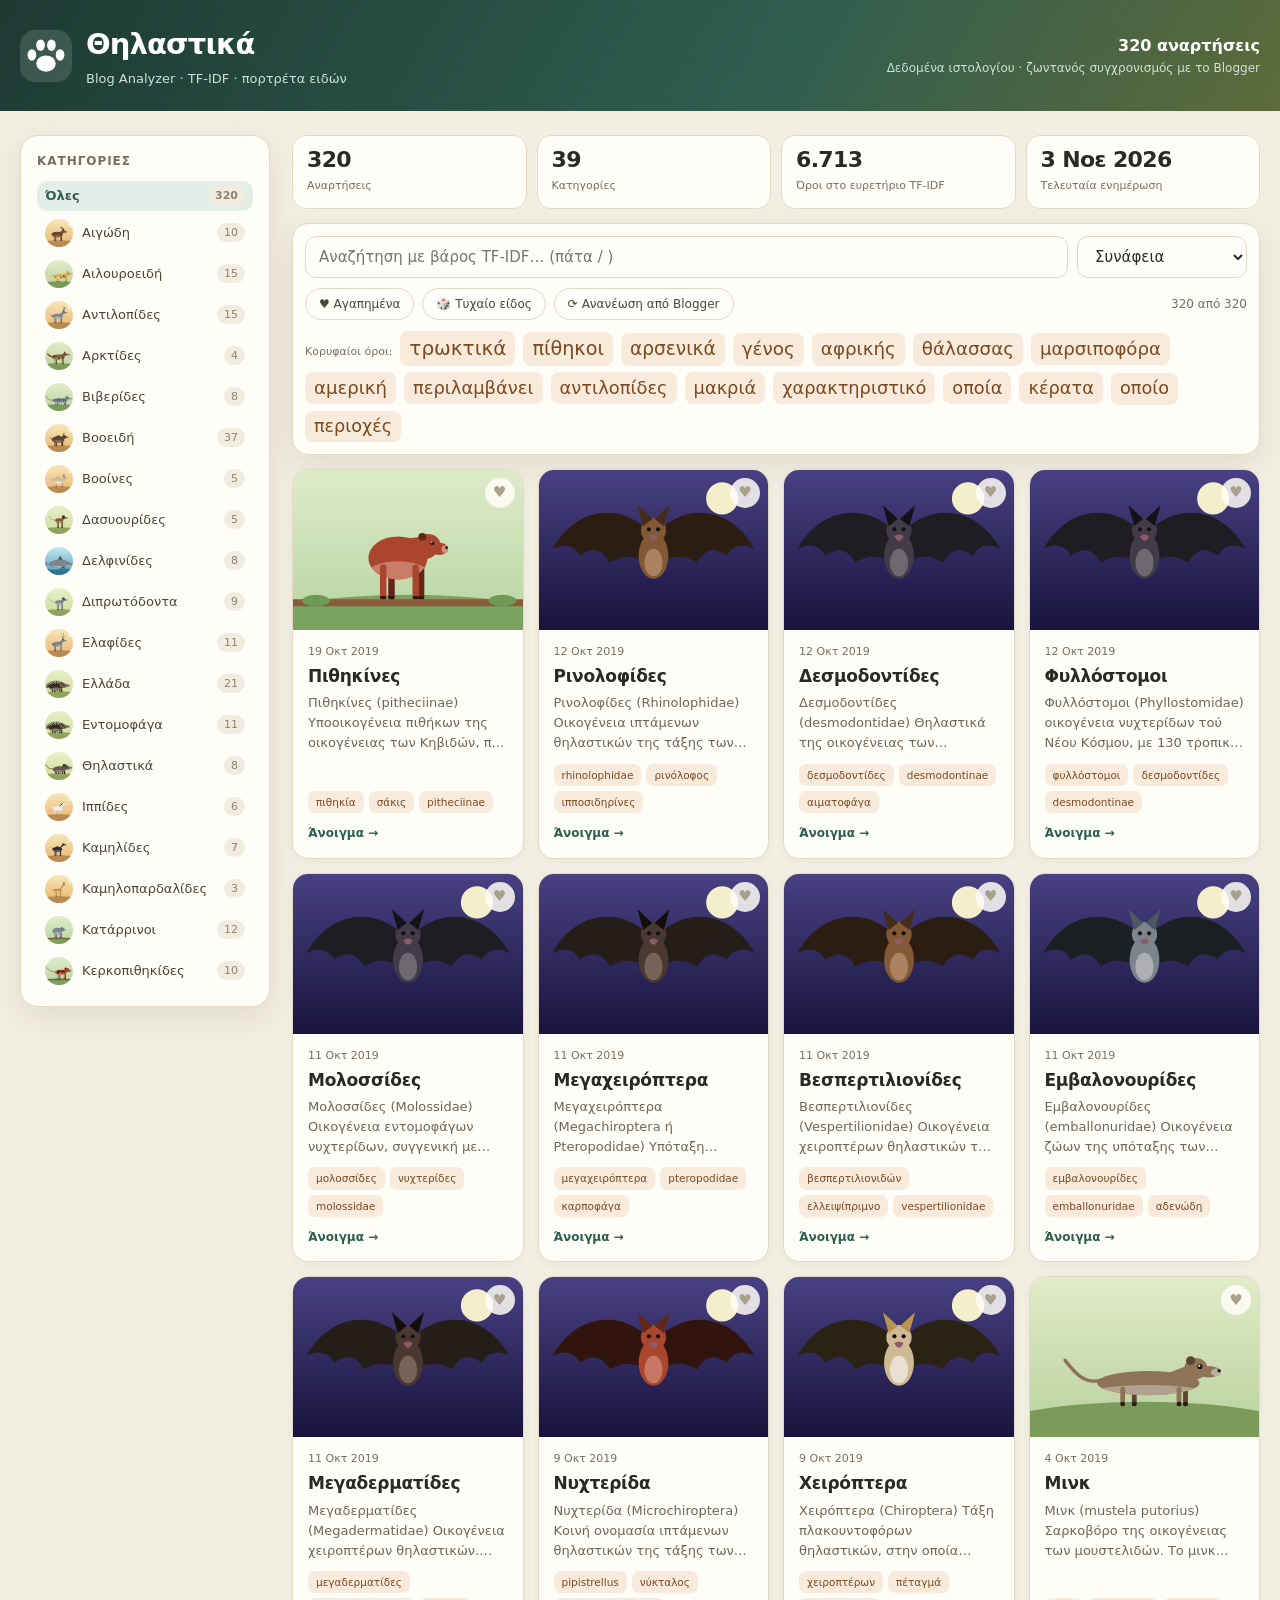
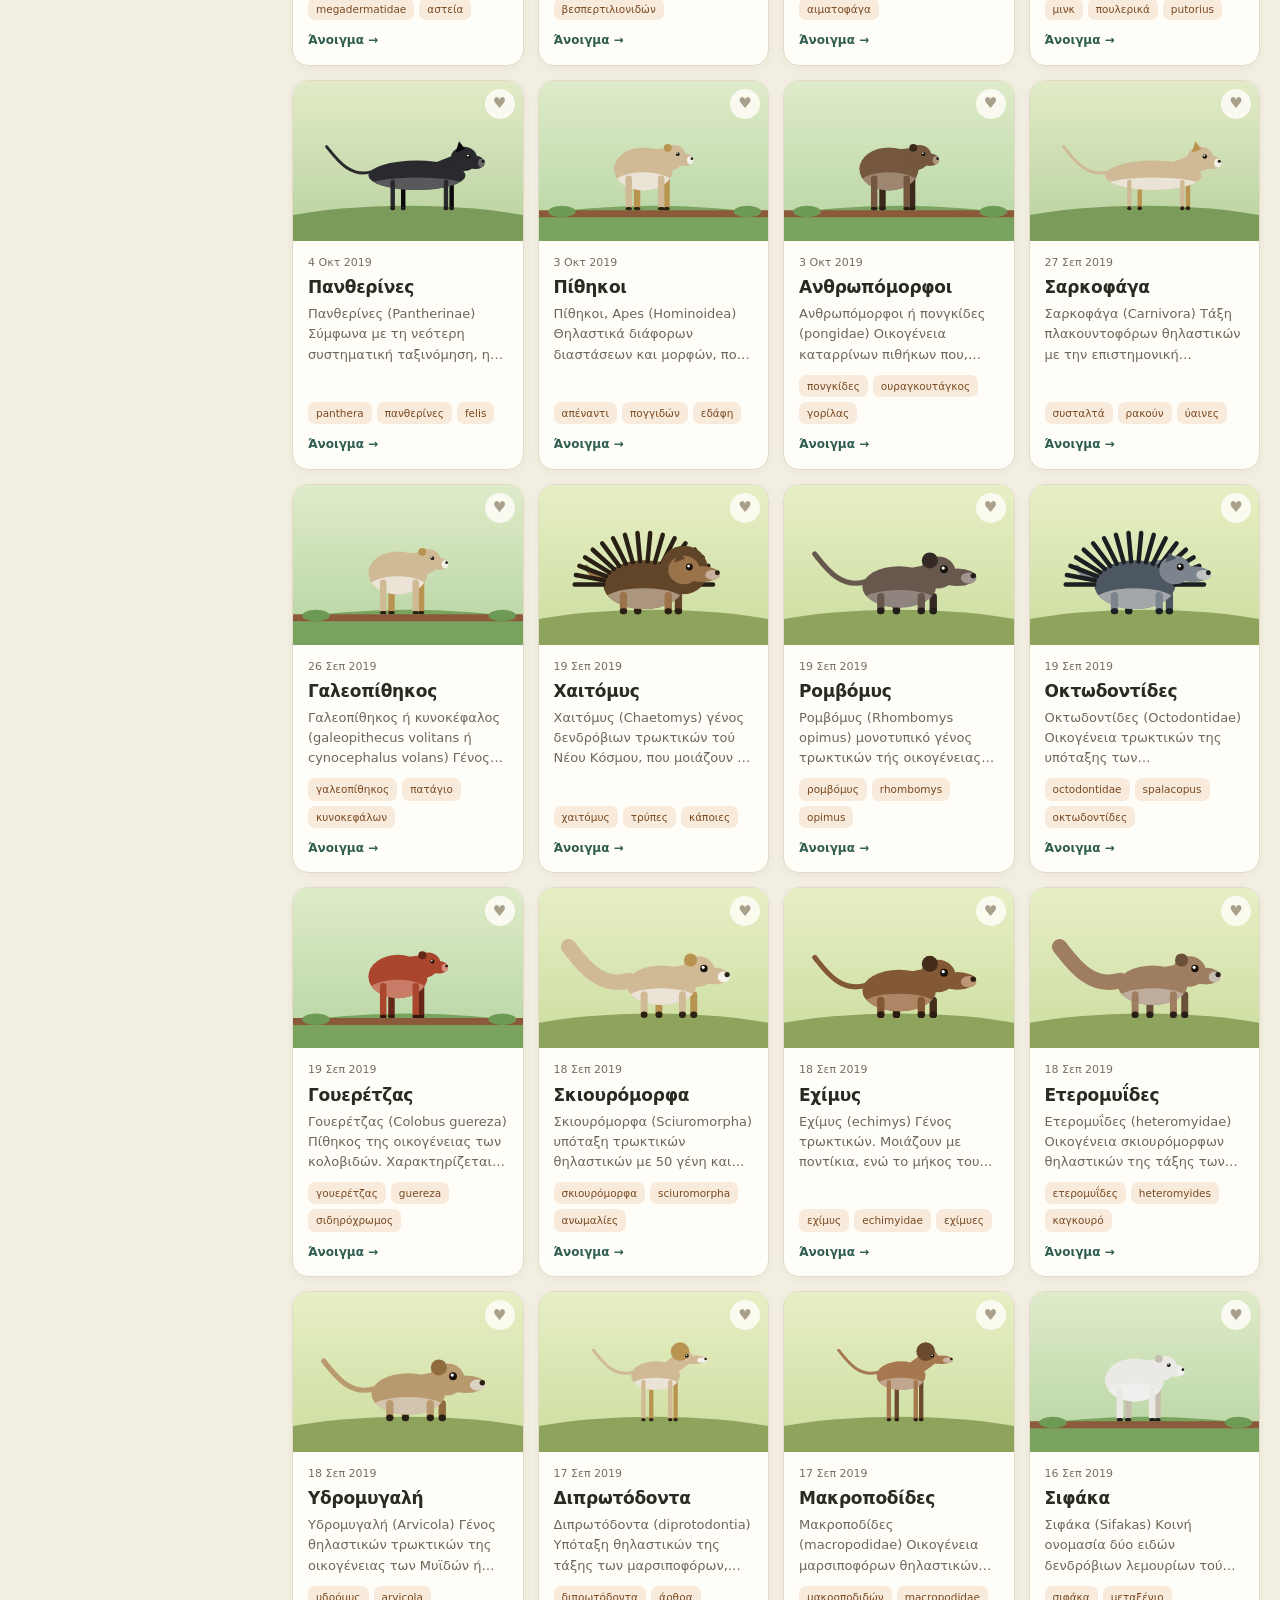
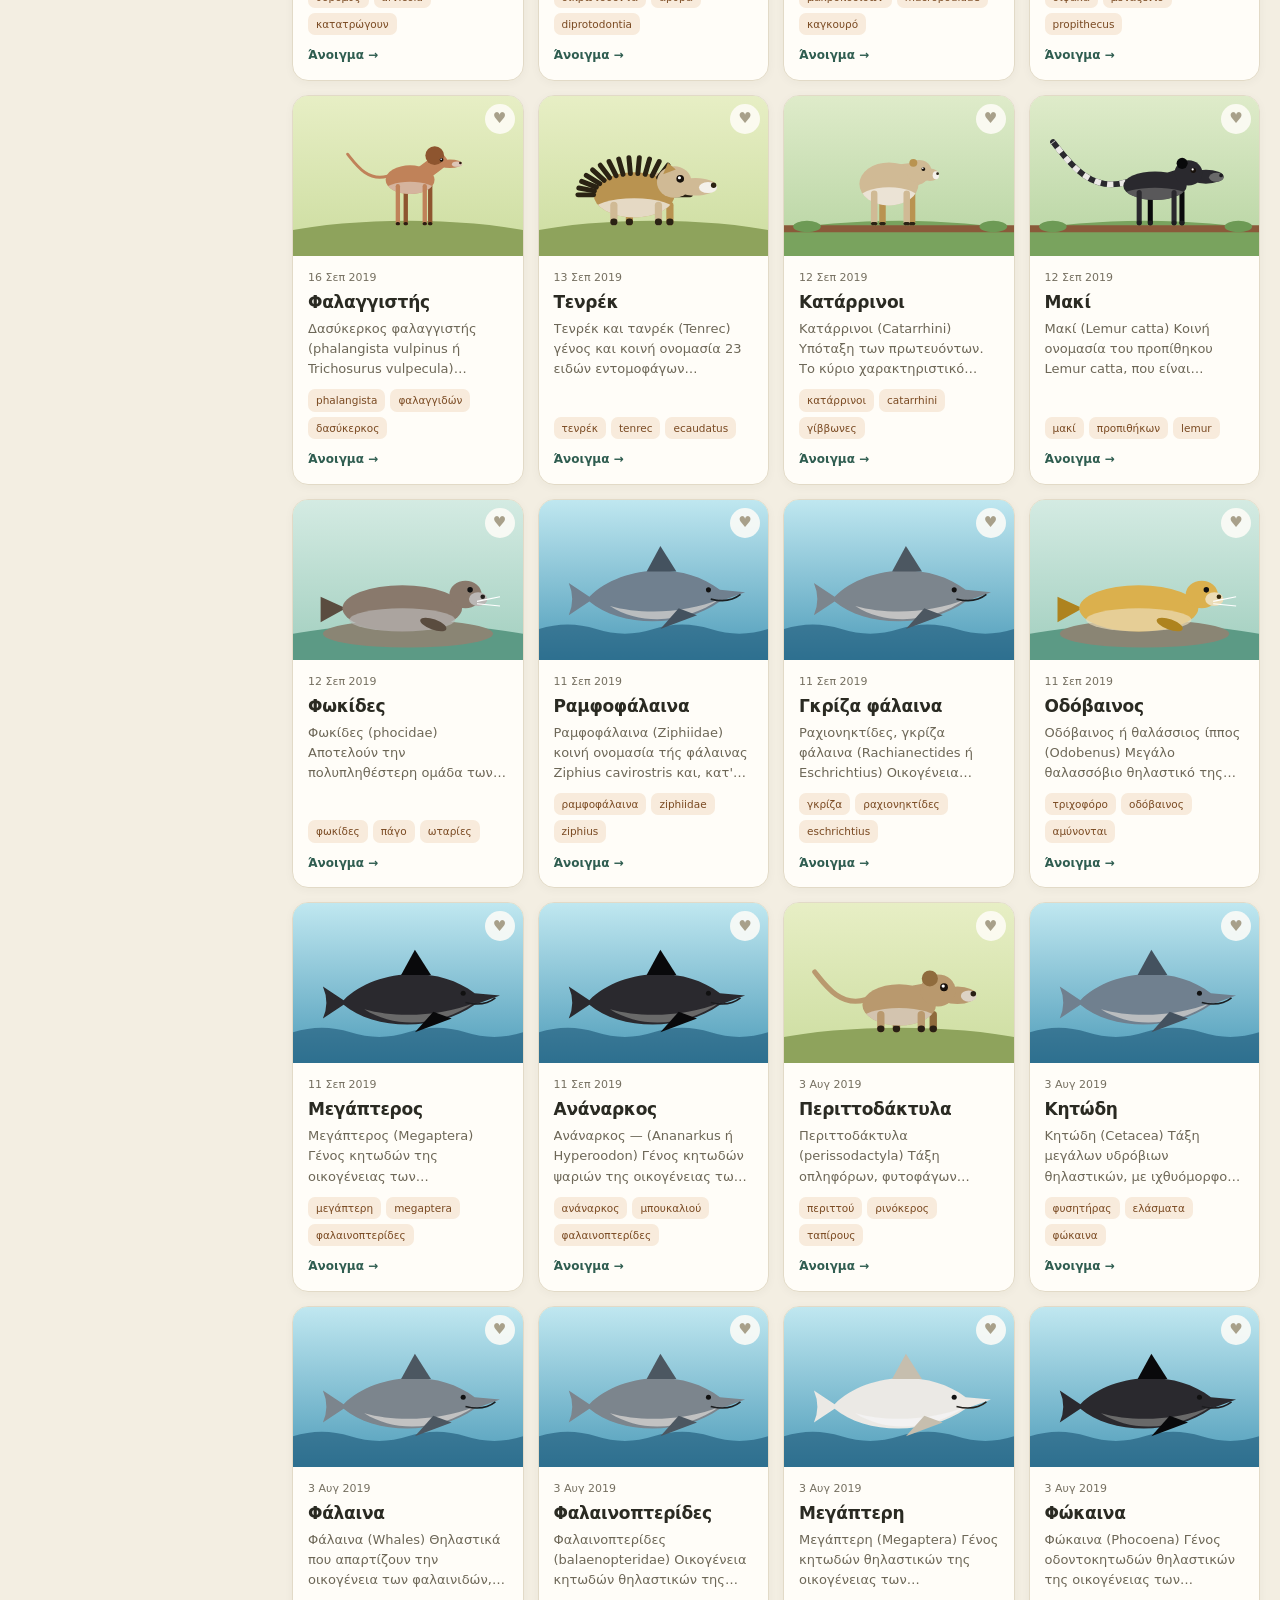
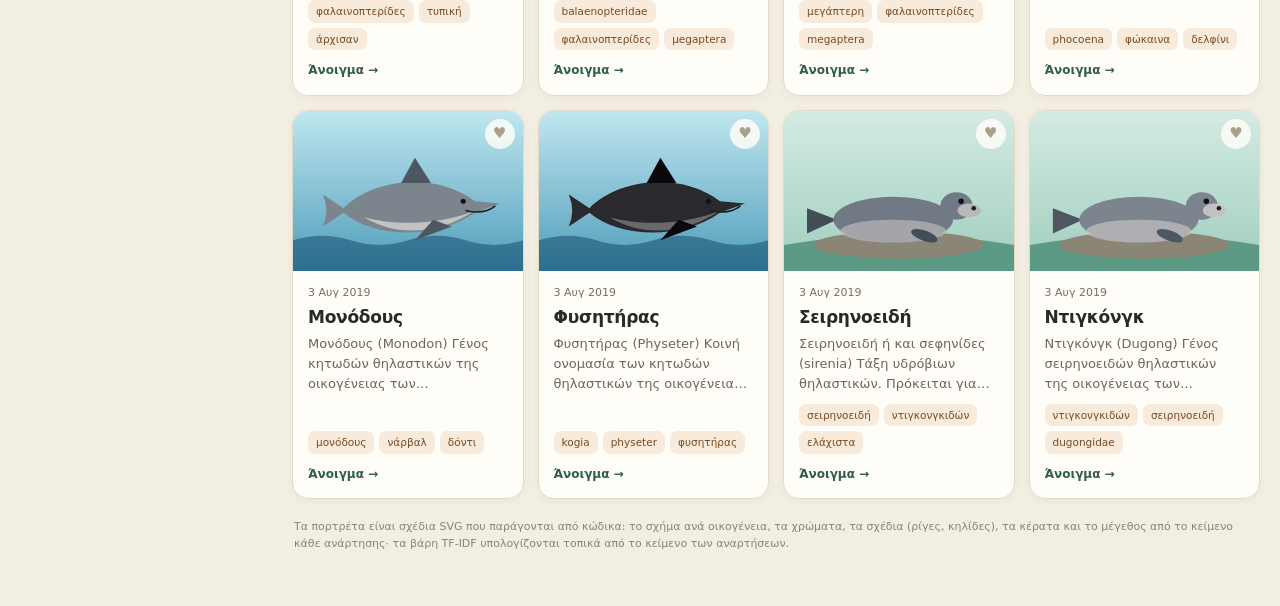
==== index.html @ 123c8fd4 "Add files via upload" ====
<!doctype html>
<html lang="el">
<head>
<meta charset="utf-8">
<meta name="viewport" content="width=device-width,initial-scale=1">
<meta name="description" content="Θηλαστικά · Blog Analyzer TF-IDF: διαδραστική βιβλιοθήκη ειδών με πορτρέτα SVG.">
<title>Θηλαστικά · Blog Analyzer TF-IDF</title>
<style>
:root{--ink:#2a2a22;--muted:#756f60;--paper:#f3eee2;--panel:#fffdf8;--line:#e2dac7;--accent:#2f5d50;--accent-soft:#e3eee9;--warm:#b8703d;--warm-soft:#f8ebdc;--shadow:0 10px 30px rgba(60,48,25,.09)}
*{box-sizing:border-box}html{scroll-behavior:smooth}body{margin:0;background:var(--paper);color:var(--ink);font:15px/1.55 system-ui,-apple-system,"Segoe UI",Roboto,Arial,sans-serif}
button,input,select{font:inherit}button{cursor:pointer}
.top{background:linear-gradient(120deg,#1d3a33,#2f5d50 60%,#5d6b3a);color:#fff;padding:22px max(20px,calc((100vw - 1400px)/2));display:flex;align-items:center;justify-content:space-between;gap:20px}
.embed .top{display:none}
.brand{display:flex;align-items:center;gap:14px}.brand svg{width:52px;height:52px;flex:none}.brand h1{margin:0;font-size:clamp(21px,3vw,29px);letter-spacing:-.03em}.brand p{margin:2px 0 0;color:#cfe0d8;font-size:13px}
.top-meta{font-size:12px;color:#cfe0d8;text-align:right}.top-meta b{display:block;color:#fff;font-size:16px}
.layout{max-width:1400px;margin:24px auto;padding:0 20px;display:grid;grid-template-columns:250px minmax(0,1fr);gap:22px;align-items:start}
.side{background:var(--panel);border:1px solid var(--line);border-radius:18px;padding:16px;box-shadow:var(--shadow);position:sticky;top:14px;max-height:calc(100vh - 28px);display:flex;flex-direction:column}
.side h2{font-size:12px;letter-spacing:.08em;margin:0 0 10px;color:var(--muted)}
.cats{overflow:auto;display:flex;flex-direction:column;gap:3px}
.cat{display:flex;align-items:center;gap:9px;width:100%;border:0;background:transparent;border-radius:10px;padding:5px 8px;color:#4a4636;font-size:13px;text-align:left}.cat:hover{background:#f4efe3}.cat.on{background:var(--accent-soft);color:var(--accent);font-weight:700}.cat img{width:28px;height:28px;border-radius:50%;object-fit:cover;flex:none}.cat span{flex:1}.cat i{font-style:normal;font-size:11px;color:#8a8470;background:#f1ecdf;border-radius:99px;padding:1px 7px}
.stats{display:grid;grid-template-columns:repeat(4,1fr);gap:10px;margin-bottom:14px}.stat{background:var(--panel);border:1px solid var(--line);border-radius:14px;padding:11px 14px}.stat b{font-size:22px;letter-spacing:-.03em;display:block;line-height:1.2}.stat span{font-size:11px;color:var(--muted)}
.tools{background:var(--panel);border:1px solid var(--line);border-radius:16px;padding:12px;box-shadow:var(--shadow);margin-bottom:14px}
.row{display:grid;grid-template-columns:minmax(0,1fr) 170px;gap:9px}.search,.sort{height:42px;border:1px solid var(--line);border-radius:11px;background:#fffefa;padding:0 13px;color:var(--ink);outline:none;width:100%}.search:focus,.sort:focus{border-color:#7da093;box-shadow:0 0 0 3px rgba(47,93,80,.12)}
.acts{display:flex;gap:8px;flex-wrap:wrap;align-items:center;margin-top:10px}.btn{border:1px solid var(--line);background:#fffefa;border-radius:99px;padding:6px 13px;font-size:12px;color:#4a4636}.btn:hover{background:var(--accent-soft)}.btn.on{background:var(--accent);color:#fff;border-color:var(--accent)}.btn[disabled]{opacity:.5}.count{margin-left:auto;font-size:12px;color:var(--muted)}
.cloud{display:flex;flex-wrap:wrap;gap:6px 8px;margin-top:11px;align-items:baseline}.cloud button{border:0;background:var(--warm-soft);color:#7a4a22;border-radius:8px;padding:2px 9px}.cloud button:hover{background:#f1d9bd}.cloud small{color:var(--muted);font-size:11px}
.cards{display:grid;grid-template-columns:repeat(auto-fill,minmax(230px,1fr));gap:14px}
.card{background:var(--panel);border:1px solid var(--line);border-radius:16px;overflow:hidden;display:flex;flex-direction:column;box-shadow:0 2px 10px rgba(60,48,25,.04);transition:transform .16s,box-shadow .16s;animation:in .4s both}.card:hover{transform:translateY(-3px);box-shadow:var(--shadow)}
@keyframes in{from{opacity:0;transform:translateY(8px)}}
.pt{position:relative;width:100%;height:160px;background:#dfe8cf;overflow:hidden}
.pt::before{content:"";position:absolute;inset:0;background:linear-gradient(100deg,transparent 30%,rgba(255,255,255,.55) 50%,transparent 70%);background-size:220% 100%;animation:sh 1.2s infinite}.pt.ok::before{display:none}
@keyframes sh{from{background-position:120% 0}to{background-position:-120% 0}}
.pt img{width:100%;height:100%;object-fit:cover;display:block;opacity:0;transform:scale(.94);transition:opacity .5s,transform .5s}.pt.ok img{opacity:1;transform:none}
.fav{position:absolute;top:8px;right:8px;z-index:2;border:0;background:rgba(255,253,248,.85);border-radius:50%;width:30px;height:30px;font-size:15px;color:#a8a08a}.fav.on{color:#c2412f}.new{position:absolute;top:8px;left:8px;z-index:2;background:var(--warm);color:#fff;font-size:10px;border-radius:99px;padding:2px 8px}
.body{padding:13px 15px 15px;display:flex;flex-direction:column;flex:1}.meta{font-size:11px;color:var(--muted);margin-bottom:5px}.card h3{margin:0 0 6px;font-size:17px;line-height:1.3;letter-spacing:-.015em}.sn{color:#6d6757;font-size:13px;margin:0 0 10px;display:-webkit-box;-webkit-line-clamp:3;-webkit-box-orient:vertical;overflow:hidden}
.kw{display:flex;gap:5px;flex-wrap:wrap;margin-top:auto}.kw button,.tag{border:0;font-size:10.5px;border-radius:7px;padding:3px 8px;background:var(--warm-soft);color:#7a4a22}.tag{background:var(--accent-soft);color:var(--accent)}
.open{align-self:flex-start;margin-top:11px;border:0;background:transparent;padding:0;color:var(--accent);font-weight:700;font-size:12px}.open:hover{text-decoration:underline}
.empty{grid-column:1/-1;background:var(--panel);border:1px dashed #cdc3aa;border-radius:16px;padding:44px 20px;text-align:center;color:var(--muted)}
#sent{height:1px}.note{margin:18px 2px 30px;color:#8a8470;font-size:11px}
.bk{position:fixed;inset:0;background:rgba(20,28,22,.62);z-index:20;display:none;align-items:center;justify-content:center;padding:20px}.bk.show{display:flex}
.modal{width:min(900px,100%);max-height:92vh;background:var(--panel);border-radius:18px;overflow:hidden;display:flex;flex-direction:column;box-shadow:0 24px 80px rgba(0,0,0,.3)}
.mh{padding:18px 22px;border-bottom:1px solid var(--line);display:flex;gap:16px;align-items:flex-start}.mh img{width:120px;height:96px;object-fit:cover;border-radius:14px;flex:none}.mh h2{margin:0;font-size:23px;line-height:1.25}.mh .sub{font-size:12px;color:var(--muted);margin:5px 0 8px}.x{margin-left:auto;border:0;border-radius:10px;background:#f1ecdf;width:36px;height:36px;font-size:22px;flex:none}
.mc{padding:22px;overflow:auto}.art{font-size:15px;line-height:1.8;overflow-wrap:anywhere}.art img{max-width:100%;height:auto;border-radius:9px}.art a{color:var(--accent)}
.sim{display:grid;grid-template-columns:repeat(auto-fill,minmax(130px,1fr));gap:9px;margin-top:10px}.sim button{border:1px solid var(--line);background:#fff;border-radius:12px;padding:8px;text-align:center;font-size:12px}.sim button:hover{background:var(--accent-soft)}.sim img{width:100%;height:64px;object-fit:cover;border-radius:10px;display:block;margin:0 auto 4px}.sim small{display:block;color:var(--muted)}
.toast{position:fixed;left:50%;bottom:22px;transform:translateX(-50%);background:#1d3a33;color:#fff;border-radius:99px;padding:9px 18px;font-size:13px;z-index:40;opacity:0;pointer-events:none;transition:.3s}.toast.on{opacity:1}
@media(max-width:900px){.layout{grid-template-columns:1fr}.side{position:static;max-height:none}.cats{flex-direction:row;overflow-x:auto;padding-bottom:4px}.cat{width:auto;white-space:nowrap}.stats{grid-template-columns:repeat(2,1fr)}.top-meta{display:none}}
@media(max-width:600px){.layout{padding:0 12px}.row{grid-template-columns:1fr}.cards{grid-template-columns:1fr 1fr;gap:10px}.mh{flex-wrap:wrap}}
</style>
</head>
<body>
<header class="top"><div class="brand"><svg viewBox="0 0 48 48" aria-hidden="true"><rect width="48" height="48" rx="14" fill="#ffffff22"/><g fill="#fff"><ellipse cx="24" cy="31" rx="9" ry="7.5"/><ellipse cx="11" cy="23" rx="4" ry="5.3"/><ellipse cx="19" cy="14" rx="4" ry="5.3"/><ellipse cx="29" cy="14" rx="4" ry="5.3"/><ellipse cx="37" cy="23" rx="4" ry="5.3"/></g></svg><div><h1>Θηλαστικά</h1><p>Blog Analyzer · TF-IDF · πορτρέτα ειδών</p></div></div><div class="top-meta"><b id="tTot"></b>Δεδομένα ιστολογίου · ζωντανός συγχρονισμός με το Blogger</div></header>
<div class="layout">
<aside class="side"><h2>ΚΑΤΗΓΟΡΙΕΣ</h2><div class="cats" id="cats"></div></aside>
<main>
<section class="stats"><div class="stat"><b id="s1"></b><span>Αναρτήσεις</span></div><div class="stat"><b id="s2"></b><span>Κατηγορίες</span></div><div class="stat"><b id="s3"></b><span>Όροι στο ευρετήριο TF-IDF</span></div><div class="stat"><b id="s4"></b><span>Τελευταία ενημέρωση</span></div></section>
<section class="tools">
<div class="row"><input class="search" id="q" type="search" placeholder="Αναζήτηση με βάρος TF-IDF… (πάτα / )" autocomplete="off"><select class="sort" id="sort"><option value="rel">Συνάφεια</option><option value="new">Νεότερες πρώτα</option><option value="old">Παλαιότερες πρώτα</option><option value="az">Τίτλος Α–Ω</option><option value="za">Τίτλος Ω–Α</option></select></div>
<div class="acts"><button class="btn" id="bFav">♥ Αγαπημένα</button><button class="btn" id="bRnd">🎲 Τυχαίο είδος</button><button class="btn" id="bSync">⟳ Ανανέωση από Blogger</button><span class="count" id="cnt" aria-live="polite"></span></div>
<div class="cloud" id="cloud"></div>
</section>
<section class="cards" id="cards"></section><div id="sent"></div>
<p class="note">Τα πορτρέτα είναι σχέδια SVG που παράγονται από κώδικα: το σχήμα ανά οικογένεια, τα χρώματα, τα σχέδια (ρίγες, κηλίδες), τα κέρατα και το μέγεθος από το κείμενο κάθε ανάρτησης· τα βάρη TF-IDF υπολογίζονται τοπικά από το κείμενο των αναρτήσεων.</p>
</main></div>
<div class="bk" id="bk" role="dialog" aria-modal="true"><article class="modal"><header class="mh"><img id="mImg" alt="" width="200" height="150"><div><h2 id="mT"></h2><div class="sub" id="mS"></div><div id="mK"></div></div><button class="x" id="mX" aria-label="Κλείσιμο">×</button></header><div class="mc"><div class="acts" style="margin:0 0 14px"><a class="btn" id="mL" target="_blank" rel="noopener">Άνοιγμα στο ιστολόγιο ↗</a><button class="btn" id="mC">Αντιγραφή συνδέσμου</button><button class="btn" id="mF">♥ Αγαπημένο</button></div><div class="art" id="mA"></div><h3 style="margin:22px 0 0">Παρόμοια είδη (συνημίτονο TF-IDF)</h3><div class="sim" id="mSim"></div></div></article></div>
<div class="toast" id="toast"></div>
<script type="application/json" id="dataset">{"blogTitle":"Θηλαστικά","posts":[{"id":"tag:blogger.com,1999:blog-1095596567481370226.post-24205690372949277","title":"Κόβυς","originalTitle":"Κόβυς","status":"LIVE","published":"2019-03-25T11:23:00Z","updated":"2019-06-08T17:20:10.642Z","categories":["Αντιλοπίδες"],"content":"Κόμπι ή Κόβυς (Kobus) <a href=\"https://blogger.googleusercontent.com/img/b/R29vZ2xl/AVvXsEigF2cvmRJFnoWse8xXPQUs2Dwx_UT_97C8xHqvGDf23wT-s62oAVMzoZMP9N7_ThXITt098b-58y625hQbDRcJtzyUokaH2TkiLc8GHwZWVruPqrvG_t6Iwc4Zy3jK-v6mwPoYh4FXc98/s800/Kobus-ellipsiprymnus.jpg\"><img src=\"https://blogger.googleusercontent.com/img/b/R29vZ2xl/AVvXsEigF2cvmRJFnoWse8xXPQUs2Dwx_UT_97C8xHqvGDf23wT-s62oAVMzoZMP9N7_ThXITt098b-58y625hQbDRcJtzyUokaH2TkiLc8GHwZWVruPqrvG_t6Iwc4Zy3jK-v6mwPoYh4FXc98/s200-c/Kobus-ellipsiprymnus.jpg\"><\/a><br>\nΓένος θηλαστικών μηρυκαστικών της οικογένειας των βοοειδών, της υποοικογένειας των ιπποτραγινών. Πρόκειται για μεγάλες αντιλόπες,  ιθαγενείς της ανατολικής και της νότιας Αφρικής. <br>\nΖουν κυρίως σε χορτολιβαδικές εκτάσεις και, γενικά, σε τοποθεσίες που βρίσκονται κοντά στο νερό. <br>\nΤο σώμα τους, μαζί με το κεφάλι, ποικίλλει σε μήκος από 180 έως 235 εκ.· τα κέρατα συναντώνται μόνο στα αρσενικά, είναι δυνατά και γυρισμένα προς τα πίσω, και το μήκος τους είναι ανάλογο με την ηλικία τους. <br>\nΤο χρώμα του σώματός τους μπορεί να είναι γκρίζο έως κόκκινο-καφέ, ενώ συνήθως σκουραίνει με την ηλικία. <br>\nΤα κόμπι ζουν σε μικρές ομάδες, στις οποίες ωστόσο δεν υπάρχει κοινωνική ιεραρχία. <br>\nΤα πιο συνηθισμένα είδη είναι το κόμπι το ντεφάσα (Kobus defassa), που φτάνει σε ύψος 1,25 μ. και το κόμπι το ελλειψίπριμνο (Kobus ellipsiprymnus), λίγο μεγαλύτερο από το προηγούμενο, το οποίο ξεχωρίζει για το γκριζοκίτρινο χρώμα του με τα ωραία σχέδια σε ελλειψοειδές σχήμα.","searchText":"Κόμπι ή Κόβυς (Kobus) Γένος θηλαστικών μηρυκαστικών της οικογένειας των βοοειδών, της υποοικογένειας των ιπποτραγινών. Πρόκειται για μεγάλες αντιλόπες, ιθαγενείς της ανατολικής και της νότιας Αφρικής. Ζουν κυρίως σε χορτολιβαδικές εκτάσεις και, γενικά, σε τοποθεσίες που βρίσκονται κοντά στο νερό. Το σώμα τους, μαζί με το κεφάλι, ποικίλλει σε μήκος από 180 έως 235 εκ.· τα κέρατα συναντώνται μόνο στα αρσενικά, είναι δυνατά και γυρισμένα προς τα πίσω, και το μήκος τους είναι ανάλογο με την ηλικία τους. Το χρώμα του σώματός τους μπορεί να είναι γκρίζο έως κόκκινο-καφέ, ενώ συνήθως σκουραίνει με την ηλικία. Τα κόμπι ζουν σε μικρές ομάδες, στις οποίες ωστόσο δεν υπάρχει κοινωνική ιεραρχία. Τα πιο συνηθισμένα είδη είναι το κόμπι το ντεφάσα (Kobus defassa), που φτάνει σε ύψος 1,25 μ. και το κόμπι το ελλειψίπριμνο (Kobus ellipsiprymnus), λίγο μεγαλύτερο από το προηγούμενο, το οποίο ξεχωρίζει για το γκριζοκίτρινο χρώμα του με τα ωραία σχέδια σε ελλειψοειδές σχήμα.","snippet":"Κόμπι ή Κόβυς (Kobus) Γένος θηλαστικών μηρυκαστικών της οικογένειας των βοοειδών, της υποοικογένειας των ιπποτραγινών. Πρόκειται για μεγάλες αντιλόπες, ιθαγενείς της ανατολικής και της νότιας Αφρικής. Ζουν κυρίως σε χορτολιβαδικές…","image":"https://blogger.googleusercontent.com/img/b/R29vZ2xl/AVvXsEigF2cvmRJFnoWse8xXPQUs2Dwx_UT_97C8xHqvGDf23wT-s62oAVMzoZMP9N7_ThXITt098b-58y625hQbDRcJtzyUokaH2TkiLc8GHwZWVruPqrvG_t6Iwc4Zy3jK-v6mwPoYh4FXc98/s200-c/Kobus-ellipsiprymnus.jpg","isCode":false,"url":"https://ze-r.blogspot.com/2019/03/kobus.html"},{"id":"tag:blogger.com,1999:blog-1095596567481370226.post-59076867439462157","title":"Λαγότριχες","originalTitle":"Λαγότριχες","status":"LIVE","published":"2019-03-25T15:42:00Z","updated":"2019-07-29T18:57:40.419Z","categories":["Πίθηκοι","Πλατύρρινοι"],"content":"Λαγότριχες (Lagothrix) <a href=\"https://blogger.googleusercontent.com/img/b/R29vZ2xl/AVvXsEj0EAlnoZqEwSNbTU80jnsv6tSHzi6j86jYsf6NgqSJdqzHQg1uHW0tWRvEVDUkAKmyPNryZO8EzmoiDO1XeM7v1AmYRxtWx_NX6p3hh1vzO2Mq_gkTY1aHQTO3W1N_j-TMiR3cO-9V8qo/s800/Lagothrix_lagotricha.jpg\"><img src=\"https://blogger.googleusercontent.com/img/b/R29vZ2xl/AVvXsEj0EAlnoZqEwSNbTU80jnsv6tSHzi6j86jYsf6NgqSJdqzHQg1uHW0tWRvEVDUkAKmyPNryZO8EzmoiDO1XeM7v1AmYRxtWx_NX6p3hh1vzO2Mq_gkTY1aHQTO3W1N_j-TMiR3cO-9V8qo/s200-c/Lagothrix_lagotricha.jpg\"><\/a><br>\nΓένος πλατύρρινων πιθήκων της οικογένειας cebidae. Οι λ. έχουν λεπτό και μακρύ σώμα, μακριά πόδια και ουρά. Το χρώμα τους ποικίλλει σε διάφορες  αποχρώσεις του καφέ και του γκρι ανάμεσα στα διάφορα άτομα. Οι λ. ζουν πάνω στα δέντρα και έχουν καταπληκτική επιδεξιότητα να σκαρφαλώνουν σε αυτά. Από τα δύο είδη που περιλαμβάνει το γένος, γνωστότερο είναι ο Lagothrix lagothricha, ο οποίος έχει μήκος περίπου 70 εκ., κομψό και εύρωστο σώμα, μικρό και αποστρογγυλεμένο κεφάλι, δυνατά και μακριά πόδια και ουρά επίσης μακριά, η οποία είναι πιο παχιά στη ρίζα και προς την άκρη της γίνεται πιο λεπτή. Το σώμα του σκεπάζεται από πυκνό τρίχωμα, που είναι μαλακό όπως εκείνο του λαγού, χαρακτηριστικό στο οποίο οφείλει την ονομασία του. Ζει στις ορεινές περιοχές της Βραζιλίας, της Γουιάνας και του Περού, μέσα στα πυκνά δάση σε υψόμετρο μέχρι 3.000 μ. Τρέφεται με φύλλα, καρπούς, φρούτα και έντομα. Γενικά είναι πράο ζώο.","searchText":"Λαγότριχες (Lagothrix) Γένος πλατύρρινων πιθήκων της οικογένειας cebidae. Οι λ. έχουν λεπτό και μακρύ σώμα, μακριά πόδια και ουρά. Το χρώμα τους ποικίλλει σε διάφορες αποχρώσεις του καφέ και του γκρι ανάμεσα στα διάφορα άτομα. Οι λ. ζουν πάνω στα δέντρα και έχουν καταπληκτική επιδεξιότητα να σκαρφαλώνουν σε αυτά. Από τα δύο είδη που περιλαμβάνει το γένος, γνωστότερο είναι ο Lagothrix lagothricha, ο οποίος έχει μήκος περίπου 70 εκ., κομψό και εύρωστο σώμα, μικρό και αποστρογγυλεμένο κεφάλι, δυνατά και μακριά πόδια και ουρά επίσης μακριά, η οποία είναι πιο παχιά στη ρίζα και προς την άκρη της γίνεται πιο λεπτή. Το σώμα του σκεπάζεται από πυκνό τρίχωμα, που είναι μαλακό όπως εκείνο του λαγού, χαρακτηριστικό στο οποίο οφείλει την ονομασία του. Ζει στις ορεινές περιοχές της Βραζιλίας, της Γουιάνας και του Περού, μέσα στα πυκνά δάση σε υψόμετρο μέχρι 3.000 μ. Τρέφεται με φύλλα, καρπούς, φρούτα και έντομα. Γενικά είναι πράο ζώο.","snippet":"Λαγότριχες (Lagothrix) Γένος πλατύρρινων πιθήκων της οικογένειας cebidae. Οι λ. έχουν λεπτό και μακρύ σώμα, μακριά πόδια και ουρά. Το χρώμα τους ποικίλλει σε διάφορες αποχρώσεις του καφέ και του γκρι ανάμεσα στα διάφορα άτομα. Οι …","image":"https://blogger.googleusercontent.com/img/b/R29vZ2xl/AVvXsEj0EAlnoZqEwSNbTU80jnsv6tSHzi6j86jYsf6NgqSJdqzHQg1uHW0tWRvEVDUkAKmyPNryZO8EzmoiDO1XeM7v1AmYRxtWx_NX6p3hh1vzO2Mq_gkTY1aHQTO3W1N_j-TMiR3cO-9V8qo/s200-c/Lagothrix_lagotricha.jpg","isCode":false,"url":"https://ze-r.blogspot.com/2019/03/lagothrix.html"},{"id":"tag:blogger.com,1999:blog-1095596567481370226.post-67348099376384837","title":"Αλπακά","originalTitle":"Αλπακά","status":"LIVE","published":"2019-03-21T19:45:00Z","updated":"2019-10-04T20:56:03.973Z","categories":["Καμηλίδες"],"content":"Αλπακά ή αλπάκα (alpaca ή lama pacos) <a href=\"https://blogger.googleusercontent.com/img/b/R29vZ2xl/AVvXsEi55S1aqJquutqeN3fwrl_kPQzgVV1FPZugtVe17_IRcLgcKOcJCDP18M7ym2waTyF2gbwbiorD0gGXZB5UAUZ4OrIhzNrGcz2lueNoJakbD2ezNl9joLkPePcKzG5hhbLKlV1ijz2IfqU/s800/alpaca1.jpg\"><img src=\"https://blogger.googleusercontent.com/img/b/R29vZ2xl/AVvXsEi55S1aqJquutqeN3fwrl_kPQzgVV1FPZugtVe17_IRcLgcKOcJCDP18M7ym2waTyF2gbwbiorD0gGXZB5UAUZ4OrIhzNrGcz2lueNoJakbD2ezNl9joLkPePcKzG5hhbLKlV1ijz2IfqU/s200-c/alpaca1.jpg\"><\/a><br>\nΘηλαστικό μηρυκαστικό της οικογένειας των καμηλιδών, της τάξης των αρτιοδαχτύλων, όμοιο με το λάμα (ελληνική ονομασία, αυχενία πάκος προβατοκάμηλος).  <br>\nΖει στις ορεινές περιοχές του Περού και της Βολιβίας, όπου έχει εξημερωθεί από τα πανάρχαια χρόνια. Έχει ύψος περίπου 90 εκ. στο ακρώμιο. <br>\nΑπό το μακρύ, απαλό τρίχωμά του, που μπορεί να είναι σκούρο, άσπρο ή και μαύρο, υφαίνονται υφάσματα και βελούδα. Το αλπακά, μηρυκαστικό της οικογένειας των καμηλιδών, ζει στη Νότια Αμερική σε υψόμετρο από 2.000 μέχρι 5.000 μέτρα.<br>\n<div><a href=\"/2019/07/camelidae.html\"> <b>Καμηλίδες<\/b><\/a><br>\n<a href=\"/2019/03/camelus.html\">Καμήλα<\/a><br>\n<a href=\"/2019/03/dromas.html\">Δρομάδα<\/a><br>\n<a href=\"/2019/07/lama.html\"> <b>Λάμα        <\/b><\/a><br>\n<a href=\"/2019/03/alpaca.html\">Αλπακά<\/a>🦙<br>\n<a href=\"/2019/03/lama-guanicoe.html\">Γουανάκο<\/a><br>\n<a href=\"/2019/03/vicuna.html\">Βικούνια<\/a> <\/div>","searchText":"Αλπακά ή αλπάκα (alpaca ή lama pacos) Θηλαστικό μηρυκαστικό της οικογένειας των καμηλιδών, της τάξης των αρτιοδαχτύλων, όμοιο με το λάμα (ελληνική ονομασία, αυχενία πάκος προβατοκάμηλος). Ζει στις ορεινές περιοχές του Περού και της Βολιβίας, όπου έχει εξημερωθεί από τα πανάρχαια χρόνια. Έχει ύψος περίπου 90 εκ. στο ακρώμιο. Από το μακρύ, απαλό τρίχωμά του, που μπορεί να είναι σκούρο, άσπρο ή και μαύρο, υφαίνονται υφάσματα και βελούδα. Το αλπακά, μηρυκαστικό της οικογένειας των καμηλιδών, ζει στη Νότια Αμερική σε υψόμετρο από 2.000 μέχρι 5.000 μέτρα. Καμηλίδες Καμήλα Δρομάδα Λάμα Αλπακά 🦙 Γουανάκο Βικούνια","snippet":"Αλπακά ή αλπάκα (alpaca ή lama pacos) Θηλαστικό μηρυκαστικό της οικογένειας των καμηλιδών, της τάξης των αρτιοδαχτύλων, όμοιο με το λάμα (ελληνική ονομασία, αυχενία πάκος προβατοκάμηλος). Ζει στις ορεινές περιοχές του Περού και τη…","image":"https://blogger.googleusercontent.com/img/b/R29vZ2xl/AVvXsEi55S1aqJquutqeN3fwrl_kPQzgVV1FPZugtVe17_IRcLgcKOcJCDP18M7ym2waTyF2gbwbiorD0gGXZB5UAUZ4OrIhzNrGcz2lueNoJakbD2ezNl9joLkPePcKzG5hhbLKlV1ijz2IfqU/s200-c/alpaca1.jpg","isCode":false,"url":"https://ze-r.blogspot.com/2019/03/alpaca.html"},{"id":"tag:blogger.com,1999:blog-1095596567481370226.post-68581679696000738","title":"Υστριχίδες","originalTitle":"Υστριχίδες","status":"LIVE","published":"2019-03-28T12:02:00Z","updated":"2019-09-13T19:59:52.593Z","categories":["Υστρικόμορφα","Τρωκτικά"],"content":"Υστριχίδες (Hystricidae) <a href=\"https://blogger.googleusercontent.com/img/b/R29vZ2xl/AVvXsEhb85iZX_qpUtilq27lqQI7pg8m9h5brDKmm3MGMYU-HRMEdTcZPgrDoSwXe22o2eV2T9hVJvNT0RzBVts-TgGZTgKyOx99ccxelF4ldJn-cgfa_J1mRcC26IOMJ4NYHpTJcVWgUXX3Rtw/s800/Hystricidae1.jpg\"><img src=\"https://blogger.googleusercontent.com/img/b/R29vZ2xl/AVvXsEhb85iZX_qpUtilq27lqQI7pg8m9h5brDKmm3MGMYU-HRMEdTcZPgrDoSwXe22o2eV2T9hVJvNT0RzBVts-TgGZTgKyOx99ccxelF4ldJn-cgfa_J1mRcC26IOMJ4NYHpTJcVWgUXX3Rtw/s200-c/Hystricidae1.jpg\"><\/a><br>\nΟικογένεια θηλαστικών του αθροίσματος των τρωκτικών. Περιλαμβάνει ζώα μικρά ή μέτριου μεγέθους, που χαρακτηρίζονται κυρίως από τα πολυπληθή  αιχμηρά αγκάθια, με τα οποία είναι σκεπασμένο το σώμα τους. Οι Υστριχίδες ζουν κυρίως στην Ευρώπη, Ασία, Αφρική και Αμερική. <br>\nΓνωστότερα είδη είναι ο <a href=\"/2019/07/erethizontidae.html\"><b>ύστριξ ο ερεθίζων<\/b><\/a>, ο ύστριξ ο λοφοφόρος, που είναι και το χαρακτηριστικότερο, και ο <a href=\"/2019/03/atherurus_29.html\"><b>αθήρουρος<\/b><\/a>. <br>\nΤο είδος ύστριξ ο λοφοφόρος έχει μήκος μαζί με την ουρά 60 περίπου εκ. και ζυγίζει 15 περίπου κιλά. Το χοντρό του κεφάλι καταλήγει σε ρύγχος. <br>\nΔεν έχει κυνόδοντες, έχει όμως ένα μεγάλο ζεύγος κοπτήρων και στην άνω γνάθο, γι’ αυτό και ανήκει στα απλόδοντα. <br>\nΤα δάχτυλα των κοντών ποδιών του έχουν δυνατά νύχια, κατάλληλα για σκάψιμο. <br>\nΤο κοιλιακό τμήμα του σώματος καλύπτεται από σκούρο τρίχωμα, ενώ στη ράχη υπάρχουν ισχυρά αγκάθια, μήκους 30 περίπου εκ., κοίλα, με άσπρες και μαύρες γραμμές. <br>\nΗ ουρά, τα πλευρά και τα πόδια είναι προικισμένα με κοντά αγκάθια. <br>\nΣτο κεφάλι και στο λαιμό σκληρές τρίχες με λευκές αιχμές συγκροτούν τη χαίτη του, που έχει τη δυνατότητα να ανορθώνεται. <br>\nΤο ζώο αυτό περνά τη μέρα του στην υπόγεια φωλιά του και τη νύχτα αναζητά ρίζες, φλούδες, φρούτα και βλαστούς, με τα οποία τρέφεται.<br>\nΌταν του επιτεθούν υψώνει τα αγκάθια, γρυλίζει και στρέφει το κεφάλι προς την κοιλιά. <br>\nΤον συναντάμε στη νότια Ευρώπη και στη δυτική Αφρική. <br>\nΣτην Ελλάδα συγχέεται, συχνά, με το <a href=\"/2019/07/erinaceus-europaeus.html\">σκαντζόχοιρο<\/a>.<br>\n<div><b>ακανθίων (acanthion)<\/b> <br>\nΟικογένεια θηλαστικών της τάξης των τρωκτικών. Περιλαμβάνει δύο γένη: τους κεντίδες και τους υστριχίδες. <br>\nΤα ζώα αυτά ζουν σε όλες τις θερμές χώρες. Το σώμα τους είναι κοντό και σκεπασμένο με μακριές τρίχες χρώματος καστανού ή λευκού. Στη ράχη έχουν αγκάθια που τα χρησιμοποιούν για την άμυνά τους. <br>\nΟι κεντίδες ζουν στην Αμερική και είναι ζώα αποκλειστικά δενδρόβια. <br>\nΈχουν μακριά ουρά που τη χρησιμοποιούν για τη σύλληψη της λείας τους και τα αγκάθια τους δεν είναι τόσο ισχυρά. <br>\nΣτο γένος περιλαμβάνονται τρία είδη: ο κένδων, ο ερεθίζων και ο χαιτόμυς. <br>\n<br>\nΟι υστριχίδες διαφέρουν από τους κεντίδες. Τα ραχιαία αγκάθια είναι μακρύτερα και διακρίνονται τελείως από τις τρίχες της ράχης. <br>\nΗ φωλιά τους είναι μια βαθιά τρύπα στο έδαφος και είναι ζώα φυτοφάγα. Ζουν 8 έως 12 χρόνια. <br>\nΤο μήκος τους φτάνει στα 0,75 μ. και το βάρος τους τα 27 κιλά. <br>\nΓεννούν 2 έως 3 νεογνά μετά από κυοφορία περίπου 60 ημερών. Τα νεογνά γεννιούνται χωρίς αγκάθια, τα οποία όμως εμφανίζονται μετά από τρεις ημέρες και έχουν τις καταβολές τους στον υποδόριο ιστό. <br>\nΣκληραίνουν μετά από μία εβδομάδα και έως την ενηλικίωση των ατόμων αυξάνονται μόνο σε μήκος. <br>\nΕλάχιστα ζώα μπορούν να αγωνιστούν με τους υστριχίδες και να τους καταβάλουν, γιατί τα αγκάθια τους έχουν τη δύναμη να θανατώσουν άνθρωπο ή ακόμα και λιοντάρι ή τίγρη σε περίπτωση επίθεσης εναντίον τους. <br>\nΤο γένος περιλαμβάνει πολλά είδη όπως οα. ο λευκόστικτος που ζει στην Ασία, ο α. μακρόουρος που ζει στην Ινδία, στα Ιμαλάια και στη χερσόνησο της Ινδοκίνας και ο α. ο βεγγάλειος. <\/div><br>\n<a href=\"/2019/07/hystricomorpha.html\"> <b>Υστρικόμορφα       <\/b><\/a> <div><a href=\"/2019/04/chinchilla.html\">Τσιντσιλά<\/a><br>\n<a href=\"/2019/03/bathyergidae.html\">Bαθυεργίδες<\/a><br>\n<a href=\"/2019/03/atherurus_29.html\">Αθήρουρος<\/a><br>\n<a href=\"/2019/03/capromyidae_29.html\">Καπρομυΐδες<\/a><br>\n<\/div><div><a href=\"/2019/03/yocastor.html\">Μυοκάστορας<\/a><br>\n<a href=\"/2019/03/thryonomys.html\">Θρυονόμυς<\/a><br>\n<a href=\"/2019/03/hystrichidae.html\">Υστριχίδες<\/a><br>\n<a href=\"/2019/03/caviidae.html\">Καβιίδες<\/a><br>\n<\/div><div><a href=\"/2019/03/cavia-cobaya.html\">Χοιρίδιο ινδικό<\/a><br>\n<a href=\"/2019/07/echimyidae.html\">Εχιμυίδες<\/a><br>\n<a href=\"/2019/03/agouti.html\">﻿Αγγούτι<\/a> <br>\n<\/div><div><a href=\"/2019/03/hydrochoerus-hydrochaeris.html\">Υδρόχοιρος<\/a><br>\n<a href=\"/2019/07/echimyidae.html\">Εχιμυίδες<\/a><br>\n<a href=\"/2019/03/octodontidae.html\">Οκτωδοντίδες<\/a> <br>\n<\/div>","searchText":"Υστριχίδες (Hystricidae) Οικογένεια θηλαστικών του αθροίσματος των τρωκτικών. Περιλαμβάνει ζώα μικρά ή μέτριου μεγέθους, που χαρακτηρίζονται κυρίως από τα πολυπληθή αιχμηρά αγκάθια, με τα οποία είναι σκεπασμένο το σώμα τους. Οι Υστριχίδες ζουν κυρίως στην Ευρώπη, Ασία, Αφρική και Αμερική. Γνωστότερα είδη είναι ο ύστριξ ο ερεθίζων , ο ύστριξ ο λοφοφόρος, που είναι και το χαρακτηριστικότερο, και ο αθήρουρος . Το είδος ύστριξ ο λοφοφόρος έχει μήκος μαζί με την ουρά 60 περίπου εκ. και ζυγίζει 15 περίπου κιλά. Το χοντρό του κεφάλι καταλήγει σε ρύγχος. Δεν έχει κυνόδοντες, έχει όμως ένα μεγάλο ζεύγος κοπτήρων και στην άνω γνάθο, γι’ αυτό και ανήκει στα απλόδοντα. Τα δάχτυλα των κοντών ποδιών του έχουν δυνατά νύχια, κατάλληλα για σκάψιμο. Το κοιλιακό τμήμα του σώματος καλύπτεται από σκούρο τρίχωμα, ενώ στη ράχη υπάρχουν ισχυρά αγκάθια, μήκους 30 περίπου εκ., κοίλα, με άσπρες και μαύρες γραμμές. Η ουρά, τα πλευρά και τα πόδια είναι προικισμένα με κοντά αγκάθια. Στο κεφάλι και στο λαιμό σκληρές τρίχες με λευκές αιχμές συγκροτούν τη χαίτη του, που έχει τη δυνατότητα να ανορθώνεται. Το ζώο αυτό περνά τη μέρα του στην υπόγεια φωλιά του και τη νύχτα αναζητά ρίζες, φλούδες, φρούτα και βλαστούς, με τα οποία τρέφεται. Όταν του επιτεθούν υψώνει τα αγκάθια, γρυλίζει και στρέφει το κεφάλι προς την κοιλιά. Τον συναντάμε στη νότια Ευρώπη και στη δυτική Αφρική. Στην Ελλάδα συγχέεται, συχνά, με το σκαντζόχοιρο . ακανθίων (acanthion) Οικογένεια θηλαστικών της τάξης των τρωκτικών. Περιλαμβάνει δύο γένη: τους κεντίδες και τους υστριχίδες. Τα ζώα αυτά ζουν σε όλες τις θερμές χώρες. Το σώμα τους είναι κοντό και σκεπασμένο με μακριές τρίχες χρώματος καστανού ή λευκού. Στη ράχη έχουν αγκάθια που τα χρησιμοποιούν για την άμυνά τους. Οι κεντίδες ζουν στην Αμερική και είναι ζώα αποκλειστικά δενδρόβια. Έχουν μακριά ουρά που τη χρησιμοποιούν για τη σύλληψη της λείας τους και τα αγκάθια τους δεν είναι τόσο ισχυρά. Στο γένος περιλαμβάνονται τρία είδη: ο κένδων, ο ερεθίζων και ο χαιτόμυς. Οι υστριχίδες διαφέρουν από τους κεντίδες. Τα ραχιαία αγκάθια είναι μακρύτερα και διακρίνονται τελείως από τις τρίχες της ράχης. Η φωλιά τους είναι μια βαθιά τρύπα στο έδαφος και είναι ζώα φυτοφάγα. Ζουν 8 έως 12 χρόνια. Το μήκος τους φτάνει στα 0,75 μ. και το βάρος τους τα 27 κιλά. Γεννούν 2 έως 3 νεογνά μετά από κυοφορία περίπου 60 ημερών. Τα νεογνά γεννιούνται χωρίς αγκάθια, τα οποία όμως εμφανίζονται μετά από τρεις ημέρες και έχουν τις καταβολές τους στον υποδόριο ιστό. Σκληραίνουν μετά από μία εβδομάδα και έως την ενηλικίωση των ατόμων αυξάνονται μόνο σε μήκος. Ελάχιστα ζώα μπορούν να αγωνιστούν με τους υστριχίδες και να τους καταβάλουν, γιατί τα αγκάθια τους έχουν τη δύναμη να θανατώσουν άνθρωπο ή ακόμα και λιοντάρι ή τίγρη σε περίπτωση επίθεσης εναντίον τους. Το γένος περιλαμβάνει πολλά είδη όπως οα. ο λευκόστικτος που ζει στην Ασία, ο α. μακρόουρος που ζει στην Ινδία, στα Ιμαλάια και στη χερσόνησο της Ινδοκίνας και ο α. ο βεγγάλειος. Υστρικόμορφα Τσιντσιλά Bαθυεργίδες Αθήρουρος Καπρομυΐδες Μυοκάστορας Θρυονόμυς Υστριχίδες Καβιίδες Χοιρίδιο ινδικό Εχιμυίδες ﻿Αγγούτι Υδρόχοιρος Εχιμυίδες Οκτωδοντίδες","snippet":"Υστριχίδες (Hystricidae) Οικογένεια θηλαστικών του αθροίσματος των τρωκτικών. Περιλαμβάνει ζώα μικρά ή μέτριου μεγέθους, που χαρακτηρίζονται κυρίως από τα πολυπληθή αιχμηρά αγκάθια, με τα οποία είναι σκεπασμένο το σώμα τους. Οι Υσ…","image":"https://blogger.googleusercontent.com/img/b/R29vZ2xl/AVvXsEhb85iZX_qpUtilq27lqQI7pg8m9h5brDKmm3MGMYU-HRMEdTcZPgrDoSwXe22o2eV2T9hVJvNT0RzBVts-TgGZTgKyOx99ccxelF4ldJn-cgfa_J1mRcC26IOMJ4NYHpTJcVWgUXX3Rtw/s200-c/Hystricidae1.jpg","isCode":false,"url":"https://ze-r.blogspot.com/2019/03/hystrichidae.html"},{"id":"tag:blogger.com,1999:blog-1095596567481370226.post-81991140282671728","title":"Εμβαλονουρίδες","originalTitle":"Εμβαλονουρίδες","status":"LIVE","published":"2019-10-11T10:10:00.002Z","updated":"2019-10-12T21:14:49.171Z","categories":["Νυχτερίδες"],"content":"Εμβαλονουρίδες (emballonuridae) <a href=\"https://blogger.googleusercontent.com/img/b/R29vZ2xl/AVvXsEjHtuJlSH69vPBSbcQeBNSzGZhSAacZtW0eK_WQPdiTq78wbgKqTRvZYc4gtX_7vG0WBjpIT4XvXIJ5jeTNttyTl5Huk-XhV43W1AAddXNpYBqS1aucQiTG1bXEmhB_gwrzIuWp-7-K27Y/s700/Taphozous-mauritianus.jpg\"><img src=\"https://blogger.googleusercontent.com/img/b/R29vZ2xl/AVvXsEjHtuJlSH69vPBSbcQeBNSzGZhSAacZtW0eK_WQPdiTq78wbgKqTRvZYc4gtX_7vG0WBjpIT4XvXIJ5jeTNttyTl5Huk-XhV43W1AAddXNpYBqS1aucQiTG1bXEmhB_gwrzIuWp-7-K27Y/s200-c/Taphozous-mauritianus.jpg\"><\/a> <br>\nΟικογένεια ζώων της υπόταξης των μικροχειροπτέρων. <br>\nΠρόκειται για μικρές νυχτερίδες, με κοντό ρύγχος. Η οικογένεια αριθμεί 48 είδη, τα οποία κατατάσσονται σε 12 γένη των τροπικών και υποτροπικών περιοχών. Τα περισσότερα από αυτά διαθέτουν έναν αδενώδη σάκο στα άκρα των πτερύγων τους, από τον οποίο παράγεται μια κόκκινη οσμηρή ουσία που χρησιμοποιείται για τη σήμανση των ορίων της περιοχής τους. <br>\nΗ ουρά τους ενσωματώνεται σε μια μεμβράνη, από την οποία προβάλλει μόνο η άκρη της. Τα περισσότερα μέλη της οικογένειας έχουν γκρίζο ή καφέ χρώμα. Η οδοντοστοιχία τους αποτελείται από 30-34 δόντια, η μορφολογία των οποίων είναι προσαρμοσμένη στη διατροφή τους, που αποτελείται κυρίως από έντομα. Το πιο αντιπροσωπευτικό είδος των ε. είναι το Coleura afra, που ζει στη νότια και στην κεντρική Αφρική. Χαρακτηρίζεται από το ρύγχος του, που μοιάζει με αυτό του λαγού, και από την απουσία αδενώδους σάκου. Είναι εντομοφάγο ζώο, το οποίο σχηματίζει μεγάλες αποικίες που συναντώνται συχνά σε σπίτια. Αντιπρόσωποι του γένους Emballonura συναντώνται στη νοτιοανατολική Ασία και χαρακτηρίζονται από την παρουσία δύο ζευγών κοπτήρων στην άνω γνάθο.<br>\nΈνα είδος ζει στη Μαλαισία και ένα άλλο στη Γουιάνα και στη Βραζιλία. <br>\nΤο πιο αντιπροσωπευτικό είδος ζει στη νότια και στην κεντρική Αφρική και χαρακτηρίζεται από το ρύγχος του, που μοιάζει με αυτό του λαγού. <br>\nΕίναι ιχθυοφάγο ζώο· τα μακριά πόδια και τα μεγάλα νύχια που διαθέτει του επιτρέπουν να αρπάζει τα ψάρια όταν αυτά πλησιάζουν στην επιφάνεια του νερού.","searchText":"Εμβαλονουρίδες (emballonuridae) Οικογένεια ζώων της υπόταξης των μικροχειροπτέρων. Πρόκειται για μικρές νυχτερίδες, με κοντό ρύγχος. Η οικογένεια αριθμεί 48 είδη, τα οποία κατατάσσονται σε 12 γένη των τροπικών και υποτροπικών περιοχών. Τα περισσότερα από αυτά διαθέτουν έναν αδενώδη σάκο στα άκρα των πτερύγων τους, από τον οποίο παράγεται μια κόκκινη οσμηρή ουσία που χρησιμοποιείται για τη σήμανση των ορίων της περιοχής τους. Η ουρά τους ενσωματώνεται σε μια μεμβράνη, από την οποία προβάλλει μόνο η άκρη της. Τα περισσότερα μέλη της οικογένειας έχουν γκρίζο ή καφέ χρώμα. Η οδοντοστοιχία τους αποτελείται από 30-34 δόντια, η μορφολογία των οποίων είναι προσαρμοσμένη στη διατροφή τους, που αποτελείται κυρίως από έντομα. Το πιο αντιπροσωπευτικό είδος των ε. είναι το Coleura afra, που ζει στη νότια και στην κεντρική Αφρική. Χαρακτηρίζεται από το ρύγχος του, που μοιάζει με αυτό του λαγού, και από την απουσία αδενώδους σάκου. Είναι εντομοφάγο ζώο, το οποίο σχηματίζει μεγάλες αποικίες που συναντώνται συχνά σε σπίτια. Αντιπρόσωποι του γένους Emballonura συναντώνται στη νοτιοανατολική Ασία και χαρακτηρίζονται από την παρουσία δύο ζευγών κοπτήρων στην άνω γνάθο. Ένα είδος ζει στη Μαλαισία και ένα άλλο στη Γουιάνα και στη Βραζιλία. Το πιο αντιπροσωπευτικό είδος ζει στη νότια και στην κεντρική Αφρική και χαρακτηρίζεται από το ρύγχος του, που μοιάζει με αυτό του λαγού. Είναι ιχθυοφάγο ζώο· τα μακριά πόδια και τα μεγάλα νύχια που διαθέτει του επιτρέπουν να αρπάζει τα ψάρια όταν αυτά πλησιάζουν στην επιφάνεια του νερού.","snippet":"Εμβαλονουρίδες (emballonuridae) Οικογένεια ζώων της υπόταξης των μικροχειροπτέρων. Πρόκειται για μικρές νυχτερίδες, με κοντό ρύγχος. Η οικογένεια αριθμεί 48 είδη, τα οποία κατατάσσονται σε 12 γένη των τροπικών και υποτροπικών περι…","image":"https://blogger.googleusercontent.com/img/b/R29vZ2xl/AVvXsEjHtuJlSH69vPBSbcQeBNSzGZhSAacZtW0eK_WQPdiTq78wbgKqTRvZYc4gtX_7vG0WBjpIT4XvXIJ5jeTNttyTl5Huk-XhV43W1AAddXNpYBqS1aucQiTG1bXEmhB_gwrzIuWp-7-K27Y/s200-c/Taphozous-mauritianus.jpg","isCode":false,"url":"https://ze-r.blogspot.com/2019/10/emballonuridae.html"},{"id":"tag:blogger.com,1999:blog-1095596567481370226.post-107632146480125433","title":"Δασυπρωκτίδες","originalTitle":"Δασυπρωκτίδες","status":"LIVE","published":"2019-07-28T17:21:00.001Z","updated":"2019-09-18T20:51:32.836Z","categories":["Υστρικόμορφα","Σκιουρόμορφα"],"content":"Δασυπρωκτίδες (Dasyproctidae) <a href=\"https://blogger.googleusercontent.com/img/b/R29vZ2xl/AVvXsEjfw_XLZpISTm1h8Cimrazgym0ntUmZwU-1AtDU2oe0D8tDiS0yHM34BOIAia95Vsvvmmpe1lEJXCmPXtD4wR0XSD14RUjkDya8iiLRpAng3ih03NOofhzFfwsZ9-YZL0m8_qj4APvuAmA/s1600/Dasyprocta-punctata.jpg\"><img src=\"https://blogger.googleusercontent.com/img/b/R29vZ2xl/AVvXsEjfw_XLZpISTm1h8Cimrazgym0ntUmZwU-1AtDU2oe0D8tDiS0yHM34BOIAia95Vsvvmmpe1lEJXCmPXtD4wR0XSD14RUjkDya8iiLRpAng3ih03NOofhzFfwsZ9-YZL0m8_qj4APvuAmA/s200-c/Dasyprocta-punctata.jpg\"><\/a><br>\nΟικογένεια σκιουρομόρφων ζώων. Περιλαμβάνει τρωκτικά ζώα που έχουν το μέγεθος του λαγού και στη μορφή μοιάζουν με τον ινδόχοιρο. <br>\nΈχουν μεγάλα μάτια, μακριά πόδια, κοντή ουρά, ενώ το τρίχωμά τους, από σμηριγγώδεις τρίχες, έχει γυαλιστερό κίτρινο χρώμα με μαύρες χτυπητές βούλες. <br>\nΖουν στα δάση, μέσα σε κουφάλες δέντρων και βγαίνουν μόνο το βράδυ για να βρουν την τροφή τους, που αποτελείται από ρίζες και ξερά φρούτα. <br>\nΜε τα δυνατά και κοφτερά δόντια τους μπορούν να σπάζουν ακόμα και τα πιο σκληρά καρύδια. <br>\nΤο πιο γνωστό μέλος της οικογένειας είναι το αγκούτι, που επιστημονικά ονομάζεται δασύπρωκτος το <a href=\"/2019/03/agouti.html\"><b>αγκούτι<\/b><\/a> ή και χρυσόλαγος. <br>\nΕίναι μικρό τρωκτικό θηλαστικό, που ζει κυρίως στη Νότια Αμερική. Έχει μέγεθος λαγού και μορφή ινδόχοιρου, μεγάλα μάτια, μακριά πόδια και κοντή, γυμνή ουρά. <br>\nΤο τρίχωμά του είναι γυαλιστερό, με κίτρινο χρώμα και μαύρες κηλίδες. <br>\nΖει στα δάση μέσα σε κουφάλες δέντρων και είναι νυχτόβιο ζώο. Η τροφή του αποτελείται από ξερά φρούτα και ρίζες.<br>\n","searchText":"Δασυπρωκτίδες (Dasyproctidae) Οικογένεια σκιουρομόρφων ζώων. Περιλαμβάνει τρωκτικά ζώα που έχουν το μέγεθος του λαγού και στη μορφή μοιάζουν με τον ινδόχοιρο. Έχουν μεγάλα μάτια, μακριά πόδια, κοντή ουρά, ενώ το τρίχωμά τους, από σμηριγγώδεις τρίχες, έχει γυαλιστερό κίτρινο χρώμα με μαύρες χτυπητές βούλες. Ζουν στα δάση, μέσα σε κουφάλες δέντρων και βγαίνουν μόνο το βράδυ για να βρουν την τροφή τους, που αποτελείται από ρίζες και ξερά φρούτα. Με τα δυνατά και κοφτερά δόντια τους μπορούν να σπάζουν ακόμα και τα πιο σκληρά καρύδια. Το πιο γνωστό μέλος της οικογένειας είναι το αγκούτι, που επιστημονικά ονομάζεται δασύπρωκτος το αγκούτι ή και χρυσόλαγος. Είναι μικρό τρωκτικό θηλαστικό, που ζει κυρίως στη Νότια Αμερική. Έχει μέγεθος λαγού και μορφή ινδόχοιρου, μεγάλα μάτια, μακριά πόδια και κοντή, γυμνή ουρά. Το τρίχωμά του είναι γυαλιστερό, με κίτρινο χρώμα και μαύρες κηλίδες. Ζει στα δάση μέσα σε κουφάλες δέντρων και είναι νυχτόβιο ζώο. Η τροφή του αποτελείται από ξερά φρούτα και ρίζες.","snippet":"Δασυπρωκτίδες (Dasyproctidae) Οικογένεια σκιουρομόρφων ζώων. Περιλαμβάνει τρωκτικά ζώα που έχουν το μέγεθος του λαγού και στη μορφή μοιάζουν με τον ινδόχοιρο. Έχουν μεγάλα μάτια, μακριά πόδια, κοντή ουρά, ενώ το τρίχωμά τους, από …","image":"https://blogger.googleusercontent.com/img/b/R29vZ2xl/AVvXsEjfw_XLZpISTm1h8Cimrazgym0ntUmZwU-1AtDU2oe0D8tDiS0yHM34BOIAia95Vsvvmmpe1lEJXCmPXtD4wR0XSD14RUjkDya8iiLRpAng3ih03NOofhzFfwsZ9-YZL0m8_qj4APvuAmA/s200-c/Dasyprocta-punctata.jpg","isCode":false,"url":"https://ze-r.blogspot.com/2019/07/dasyproctidae.html"},{"id":"tag:blogger.com,1999:blog-1095596567481370226.post-130269148497500168","title":"Κτενοδάκτυλος","originalTitle":"Κτενοδάκτυλος","status":"LIVE","published":"2019-03-27T15:03:00Z","updated":"2019-09-18T20:17:24.206Z","categories":["Σκιουρόμορφα","Τρωκτικά"],"content":"Κτενοδάκτυλος (Ctenodactylus) <a href=\"https://blogger.googleusercontent.com/img/b/R29vZ2xl/AVvXsEixdfo0sovXqobjMseWpJFelLwcw1_Z-cxVFYQZ3xTC5iwEbpc0z0r_ThnX2HBPdseCTkHxGNVCNpEwgHXYJviVFlhc4KhyphenhyphenzqsV-gOmZGtMXTT2lZUfeRMFM8kFiAFZk2I8z7l3Hs_agjQ/s700/Ctenodactylus-gundi.jpg\"><img src=\"https://blogger.googleusercontent.com/img/b/R29vZ2xl/AVvXsEixdfo0sovXqobjMseWpJFelLwcw1_Z-cxVFYQZ3xTC5iwEbpc0z0r_ThnX2HBPdseCTkHxGNVCNpEwgHXYJviVFlhc4KhyphenhyphenzqsV-gOmZGtMXTT2lZUfeRMFM8kFiAFZk2I8z7l3Hs_agjQ/s200-c/Ctenodactylus-gundi.jpg\"><\/a><br>\nΓένος τρωκτικών ζώων της οικογένειας των κτενοδακτυλίδων, το οποίο περιλαμβάνει δύο είδη: το Ctenodactylus gundi και το Ctenodactylus vali.  <br>\nΕμφανίζουν κοντό γεροδεμένο σώμα, μήκους έως 2 μ., καμπουρωτή ράχη και υποτυπώδη ουρά. <br>\nΈχουν μεγάλο κεφάλι, με ρύγχος, στο οποίο φυτρώνουν μακριές και σκληρές τρίχες. Τα μπροστινά πόδια τους είναι μικρότερα από τα πίσω, και τα αφτιά τους μικρά και τεντωμένα προς τα πάνω. <br>\nΤο σώμα τους είναι σκεπασμένο με πυκνό τρίχωμα, γκριζοκάστανου χρώματος με υπόξανθες αποχρώσεις. <br>\nΤα μικρά τους γεννιούνται τριχωτά και αρκετά ανεπτυγμένα. <br>\nΤο γένος αριθμεί αρκετά είδη, που ζουν στην Αραβική χερσόνησο και στην Αλγερία, με κυριότερο τον κ. τον αραβικό. Ο κ. συναντάται στην Αφρική, από το Μαρόκο έως τη νοτιοδυτική Λιβύη, όπου διαβιεί σε βραχώδεις πλαγιές.","searchText":"Κτενοδάκτυλος (Ctenodactylus) Γένος τρωκτικών ζώων της οικογένειας των κτενοδακτυλίδων, το οποίο περιλαμβάνει δύο είδη: το Ctenodactylus gundi και το Ctenodactylus vali. Εμφανίζουν κοντό γεροδεμένο σώμα, μήκους έως 2 μ., καμπουρωτή ράχη και υποτυπώδη ουρά. Έχουν μεγάλο κεφάλι, με ρύγχος, στο οποίο φυτρώνουν μακριές και σκληρές τρίχες. Τα μπροστινά πόδια τους είναι μικρότερα από τα πίσω, και τα αφτιά τους μικρά και τεντωμένα προς τα πάνω. Το σώμα τους είναι σκεπασμένο με πυκνό τρίχωμα, γκριζοκάστανου χρώματος με υπόξανθες αποχρώσεις. Τα μικρά τους γεννιούνται τριχωτά και αρκετά ανεπτυγμένα. Το γένος αριθμεί αρκετά είδη, που ζουν στην Αραβική χερσόνησο και στην Αλγερία, με κυριότερο τον κ. τον αραβικό. Ο κ. συναντάται στην Αφρική, από το Μαρόκο έως τη νοτιοδυτική Λιβύη, όπου διαβιεί σε βραχώδεις πλαγιές.","snippet":"Κτενοδάκτυλος (Ctenodactylus) Γένος τρωκτικών ζώων της οικογένειας των κτενοδακτυλίδων, το οποίο περιλαμβάνει δύο είδη: το Ctenodactylus gundi και το Ctenodactylus vali. Εμφανίζουν κοντό γεροδεμένο σώμα, μήκους έως 2 μ., καμπουρωτ…","image":"https://blogger.googleusercontent.com/img/b/R29vZ2xl/AVvXsEixdfo0sovXqobjMseWpJFelLwcw1_Z-cxVFYQZ3xTC5iwEbpc0z0r_ThnX2HBPdseCTkHxGNVCNpEwgHXYJviVFlhc4KhyphenhyphenzqsV-gOmZGtMXTT2lZUfeRMFM8kFiAFZk2I8z7l3Hs_agjQ/s200-c/Ctenodactylus-gundi.jpg","isCode":false,"url":"https://ze-r.blogspot.com/2019/03/ctenodactylus.html"},{"id":"tag:blogger.com,1999:blog-1095596567481370226.post-158654872744446395","title":"Καμπερού","originalTitle":"Καμπερού","status":"LIVE","published":"2019-07-21T07:53:00Z","updated":"2019-07-27T20:24:57.824Z","categories":["Κυνοειδή"],"content":"Καμπερού (Canis simensis) <a href=\"https://blogger.googleusercontent.com/img/b/R29vZ2xl/AVvXsEj1il3TZ8x649_sNqIvXPd0WxcsLqADa-zqalIpgOyhqIoUSJHM2NK6XAzA9AMpS16dbClSmM71qT000R6H5NtXwuaw7QjGF6N_1Ykx9AD49VhKhcFjreMRJpFG1Lzf626vRAJE5P7OO1U/s1600/Canis-simensis.jpg\"><img src=\"https://blogger.googleusercontent.com/img/b/R29vZ2xl/AVvXsEj1il3TZ8x649_sNqIvXPd0WxcsLqADa-zqalIpgOyhqIoUSJHM2NK6XAzA9AMpS16dbClSmM71qT000R6H5NtXwuaw7QjGF6N_1Ykx9AD49VhKhcFjreMRJpFG1Lzf626vRAJE5P7OO1U/s200-c/Canis-simensis.jpg\"><\/a><br>\nΚοινή ονομασία του σαρκοφάγου θηλαστικού Canis simensis της οικογένειας των κυνιδών. Το είδος αυτό, που μοιάζει με το κογιότ,  συναντάται αποκλειστικά στις αφρο-αλπικές περιοχές της Αιθιοπίας· είναι γνωστό με διάφορες κοινές ονομασίες όπως λύκος της Αιθιοπίας, λύκος της Αβησσυνίας, τσακάλι της Σεμιέν κ.ά. <br>\nΈχει μακριά πόδια, πλατιά μυτερά αφτιά και μακρύ ρύγχος με μικρά αραιά δόντια. Το τρίχωμά του, μαλακό και κοντό, είναι καστανόξανθο προς <br>\n<div><a href=\"/2019/07/canidae.html\"> <b>Κυνίδες       <\/b><\/a><br>\n<a href=\"/2019/03/canis-aureus.html\">Τσακάλι<\/a><br>\n<a href=\"/2019/03/vulpes-vulpes.html\">Αλεπού<\/a><br>\n<a href=\"/2019/03/canis-lupus.html\">Λύκος<\/a><br>\n<a href=\"/2019/07/canis-simensis.html\">Καμπερού<\/a><br>\n<a href=\"/2019/03/canis-lupus-dingo.html\">Ντίνγκο<\/a><br>\n<a href=\"/2019/03/canis-latrans.html\">Κογιότ<\/a><br>\n<a href=\"/2019/07/nyctereutes-procyonoides.html\">Νυκτερευτής<\/a><br>\n<a href=\"/2019/03/lycaon.html\">Λυκάων<\/a><br>\n<a href=\"/2019/07/fennek.html\">Φενέκ<\/a> <\/div>καστανοκόκκινο στη ράχη και στα πλευρά και λευκό στην κοιλιά. <br>\nΗ ουρά του καταλήγει σε θύσανο από μακριές μαύρες τρίχες. Πρόκειται για το σπανιότερο είδος της οικογένειας των κυνιδών, καθώς κινδυνεύει σοβαρά με εξαφάνιση. <br>\nΟι πληθυσμοί του αριθμούν συνολικά μερικές εκατοντάδες άτομα, τα οποία βρίσκονται υπό καθεστώς προστασίας στην Αιθιοπία.","searchText":"Καμπερού (Canis simensis) Κοινή ονομασία του σαρκοφάγου θηλαστικού Canis simensis της οικογένειας των κυνιδών. Το είδος αυτό, που μοιάζει με το κογιότ, συναντάται αποκλειστικά στις αφρο-αλπικές περιοχές της Αιθιοπίας· είναι γνωστό με διάφορες κοινές ονομασίες όπως λύκος της Αιθιοπίας, λύκος της Αβησσυνίας, τσακάλι της Σεμιέν κ.ά. Έχει μακριά πόδια, πλατιά μυτερά αφτιά και μακρύ ρύγχος με μικρά αραιά δόντια. Το τρίχωμά του, μαλακό και κοντό, είναι καστανόξανθο προς Κυνίδες Τσακάλι Αλεπού Λύκος Καμπερού Ντίνγκο Κογιότ Νυκτερευτής Λυκάων Φενέκ καστανοκόκκινο στη ράχη και στα πλευρά και λευκό στην κοιλιά. Η ουρά του καταλήγει σε θύσανο από μακριές μαύρες τρίχες. Πρόκειται για το σπανιότερο είδος της οικογένειας των κυνιδών, καθώς κινδυνεύει σοβαρά με εξαφάνιση. Οι πληθυσμοί του αριθμούν συνολικά μερικές εκατοντάδες άτομα, τα οποία βρίσκονται υπό καθεστώς προστασίας στην Αιθιοπία.","snippet":"Καμπερού (Canis simensis) Κοινή ονομασία του σαρκοφάγου θηλαστικού Canis simensis της οικογένειας των κυνιδών. Το είδος αυτό, που μοιάζει με το κογιότ, συναντάται αποκλειστικά στις αφρο-αλπικές περιοχές της Αιθιοπίας· είναι γνωστό…","image":"https://blogger.googleusercontent.com/img/b/R29vZ2xl/AVvXsEj1il3TZ8x649_sNqIvXPd0WxcsLqADa-zqalIpgOyhqIoUSJHM2NK6XAzA9AMpS16dbClSmM71qT000R6H5NtXwuaw7QjGF6N_1Ykx9AD49VhKhcFjreMRJpFG1Lzf626vRAJE5P7OO1U/s200-c/Canis-simensis.jpg","isCode":false,"url":"https://ze-r.blogspot.com/2019/07/canis-simensis.html"},{"id":"tag:blogger.com,1999:blog-1095596567481370226.post-180753280101476841","title":"Σκίουρος","originalTitle":"Σκίουρος","status":"LIVE","published":"2019-07-13T12:50:00.002Z","updated":"2019-07-24T20:36:37.161Z","categories":["Σκιουρόμορφα"],"content":"<img src=\"https://lh4.ggpht.com/_uK6_cblGHA0/TPq3193aqgI/AAAAAAAAA5Y/RwGkUpbTg38/s200-c/skiouros1.jpg\"> Σκίουρος (Sciurus vulgaris) <br>\nΈχει μήκος 20-28 cm, ύψος 5-7 cm, ουρά 14-24 cm και βάρος 230-280 gr. Έχει ρύγχος κοντό, μάτια σκούρα καφέ, αυτιά μέσου μεγέθους όχι οξύληκτα, στα άκρα των  οποίων κατά τη διάρκεια του χειμώνα εμφανίζονται μικροί θύσανοι από μακριές τρίχες.<br>\n<br>\nΤα πισινά πόδια είναι μακρύτερα από τα μπροστινά ενώ η ουρά είναι μακριά και φουντωτή. Η ονομασία του γένους Sciurus προέρχεται από τις λέξεις «σκιά» και «ουρά» και σημαίνει ότι το <br>\n<div><a href=\"/search/label/Σκιουρόμορφα?&amp;max-results=5\"> <b>Σκιουρόμορφα<\/b><\/a><br>\n<a href=\"/2019/07/squirrel.html\">Σκιουρίδες<\/a><br>\n<a href=\"/2019/07/sciurus-vulgaris.html\">Σκίουρος<\/a><br>\n<a href=\"/2019/03/glis-glis.html\">Μυωξός<\/a><br>\n<a href=\"/2019/03/eliomys.html\">Ελειόμυς<\/a><br>\n<a href=\"/2019/03/spermophilus.html\">Σπερμόφιλος<\/a><br>\n<a href=\"/2019/07/dendrogale.html\">Δενδρογαλή<\/a><br>\n<a href=\"/2019/07/marmota.html\">Μαρμότα<\/a><br>\n<a href=\"/2019/03/cynomys.html\">Κυνόμυς<\/a> <\/div>ζώο κάθεται στην σκιά της ουράς του.  <br>\nΤο τρίχωμα του είναι μαλακό και πυκνό. Ο χρωματισμός του το καλoκαίρι είναι γκριζοκόκκινος στο πάνω μέρος και λευκός στο κάτω, ενώ το χειμώνα αυτός γίνεται σκουρότερος. Τα πέλματα των ποδιών το χειμώνα καλύπτονται με τρίχωμα ενώ το θέρος είναι γυμνά.<br>\n<p><b>Διατροφή<\/b> <br>\nΑντίθετα με τα κουνέλια και τα ελάφια, οι σκίουροι δεν μπορούν να χωνέψουν την κυτταρίνη και πρέπει να βασιστούν σε τροφές πλούσιες σε πρωτεΐνες, υδατάνθρακες και λίπος. Οι αρχές της άνοιξης είναι η δυσκολότερη περίοδος για τους σκίουρους, καθώς τα θαμμένα καρύδια αρχίζουν να φυτρώνουν και δεν είναι πλέον διαθέσιμα για τροφή. Νέες πηγές φαγητού δεν είναι ακόμη διαθέσιμες. Στις περιόδους αυτές οι σκίουροι βασίζονται πάρα πολύ σε μπουμπούκια δέντρων, κυρίως των σφεδαμνών. Οι σκίουροι είναι παμφάγοι, τρώνε μια μεγάλη ποικιλία τροφών φυτικής προέλευσης, συμπεριλαμβανομένων καρυδιών, καρπών, φρούτων, μυκήτων, καθώς και εντόμων, αυγών ακόμη και μικρών θηλαστικών, πουλιών, βατράχων και ψοφιμιών. Στις τροπικές περιοχές, αυτού του είδους οι τροφές αντικαθιστούν τα καρύδια.<\/p><p><a href=\"http://lh4.ggpht.com/_uK6_cblGHA0/TTrFUazAqbI/AAAAAAAACsY/sfkhoW2NA_0/Sciurus-vulgaris3.jpg\"> <img height=\"145\" src=\"https://lh4.ggpht.com/_uK6_cblGHA0/TTrFUazAqbI/AAAAAAAACsY/sfkhoW2NA_0/s220/Sciurus-vulgaris3.jpg\" width=\"220\"><\/a> <a href=\"http://lh6.ggpht.com/_uK6_cblGHA0/TTrFU4HgHnI/AAAAAAAACsc/b6lFrDcQ3P4/Sciurus-vulgaris1.jpg\"> <img height=\"145\" src=\"https://lh6.ggpht.com/_uK6_cblGHA0/TTrFU4HgHnI/AAAAAAAACsc/b6lFrDcQ3P4/s220/Sciurus-vulgaris1.jpg\" width=\"220\"><\/a><br>\n<a href=\"http://lh6.ggpht.com/_uK6_cblGHA0/TTrFXEYLEpI/AAAAAAAACso/uawIUY_Enns/Sciurus-vulgaris6.jpg\"> <img height=\"145\" src=\"https://lh6.ggpht.com/_uK6_cblGHA0/TTrFXEYLEpI/AAAAAAAACso/uawIUY_Enns/s220/Sciurus-vulgaris6.jpg\" width=\"220\"><\/a> <a href=\"http://lh3.ggpht.com/_uK6_cblGHA0/TTrFXrI-pII/AAAAAAAACss/9bEa1k-3DMs/Sciurus-vulgaris7.jpg\"> <img height=\"145\" src=\"https://lh3.ggpht.com/_uK6_cblGHA0/TTrFXrI-pII/AAAAAAAACss/9bEa1k-3DMs/s220/Sciurus-vulgaris7.jpg\" width=\"220\"><\/a><br>\n<a href=\"http://lh4.ggpht.com/_uK6_cblGHA0/TTrFSnrvB_I/AAAAAAAACsM/3YV8XnIakKA/Sciurus-vulgaris2.jpg\"> <img height=\"145\" src=\"https://lh4.ggpht.com/_uK6_cblGHA0/TTrFSnrvB_I/AAAAAAAACsM/3YV8XnIakKA/s220/Sciurus-vulgaris2.jpg\" width=\"220\"><\/a> <a href=\"http://lh3.ggpht.com/_uK6_cblGHA0/TTrFTRRjzwI/AAAAAAAACsU/7tuUdS8dZBg/Sciurus-vulgaris4.jpg\"> <img height=\"145\" src=\"https://lh3.ggpht.com/_uK6_cblGHA0/TTrFTRRjzwI/AAAAAAAACsU/7tuUdS8dZBg/s220/Sciurus-vulgaris4.jpg\" width=\"220\"><\/a><br>\n<b> Συνήθειες<\/b> <br>\nΟι σκίουροι είναι γενικά έξυπνα και επίμονα ζώα. Σε κατοικήσιμες περιοχές έχουν την κακή συνήθεια να τρώνε από ταΐστρες πουλιών, να σκάβουν σε γλάστρες είτε για να θάψουν είτε για να βρουν καρπούς και να φτιάχνουν φωλιές σε φιλόξενες γι’ αυτούς περιοχές, όπως σοφίτες. <\/p><p>Οι σκίουροι καμιά φορά μπορούν να αποτελέσουν πραγματική επιδημία γιατί μασούν φαγώσιμα και μη φαγώσιμα αντικείμενα. Το συνήθειο αυτό διατηρεί τα δόντια τους αιχμηρά και τα φθείρει ώστε να πέσουν (τα τρωκτικά αλλάζουν συνεχώς δόντια). Κάποιοι ιδιοκτήτες καταφεύγουν σε ενδιαφέροντες τρόπους απώθησης τους, για παράδειγμα τοποθετώντας στις σοφίτες κομμάτια γούνας από κατοικίδιες γάτες ή σκύλους. Η γούνα αυτή δηλώνει στο σκίουρο πως στην περιοχή υπάρχουν “κυνηγοί” και δεν φωλιάζει πια εκεί. Ψεύτικες κουκουβάγιες κι άλλων ειδών σκιάχτρα γενικά αγνοούνται από τα ζώα, και ο καλύτερος τρόπος να τα αποτρέψει κανείς από το να μασούν τα πάντα είναι να τα καλύψει με κάτι που τα κάνει ανεπιθύμητα: για παράδειγμα απαλό πανί ή σκόνη κόκκινης πιπεριάς. Ακόμη και παγίδες επιστρατεύονται για να εκδιωχθούν οι σκίουροι από κατοικημένες περιοχές. <br>\nΟι σκίουροι μπορούν να εκπαιδευτούν να τρώνε από το χέρι του ανθρώπου. Επειδή μπορούν να αποθηκεύουν στο σώμα τους το παραπανίσιο φαγητό, θα φάνε όσο βρούνε διαθέσιμο. Οι σκίουροι που κατοικούν σε πάρκα και πόλεις μαθαίνουν πως ο άνθρωπος είναι πηγή έτοιμου φαγητού. Ωστόσο, το τάισμα με το χέρι δεν ενδείκνυται καθώς το ζωάκι μπορεί να μεταφέρει μεταδοτικές ασθένειες. Ακόμη, δυσκολεύονται να ξεχωρίσουν τα δάχτυλα από το φαγητό και τα δαγκώματα είναι οδυνηρά. <\/p><p><a href=\"http://lh3.ggpht.com/_uK6_cblGHA0/TTrFV1D57ZI/AAAAAAAACsg/ksbVrfsWgKM/Sciurus-vulgaris.jpg\"> <img height=\"145\" src=\"https://lh3.ggpht.com/_uK6_cblGHA0/TTrFV1D57ZI/AAAAAAAACsg/ksbVrfsWgKM/s220/Sciurus-vulgaris.jpg\" width=\"220\"><\/a> <a href=\"http://lh5.ggpht.com/_uK6_cblGHA0/TTrFWV7l1PI/AAAAAAAACsk/WVkWyWjL87c/Sciurus-vulgaris5.jpg\"> <img height=\"145\" src=\"https://lh5.ggpht.com/_uK6_cblGHA0/TTrFWV7l1PI/AAAAAAAACsk/WVkWyWjL87c/s220/Sciurus-vulgaris5.jpg\" width=\"220\"><\/a> <br>\n<a href=\"http://lh4.ggpht.com/_uK6_cblGHA0/TPq3193aqgI/AAAAAAAAA5Y/RwGkUpbTg38/skiouros1.jpg\"> <img height=\"165\" src=\"https://lh4.ggpht.com/_uK6_cblGHA0/TPq3193aqgI/AAAAAAAAA5Y/RwGkUpbTg38/s220/skiouros1.jpg\" width=\"220\"><\/a> <a href=\"http://lh6.ggpht.com/_uK6_cblGHA0/TPq31EfL4VI/AAAAAAAAA5U/D4_VWsqEvkU/skiouros2.jpg\"> <img height=\"165\" src=\"https://lh6.ggpht.com/_uK6_cblGHA0/TPq31EfL4VI/AAAAAAAAA5U/D4_VWsqEvkU/s220/skiouros2.jpg\" width=\"220\"><\/a> <br>\nΟι σκίουροι προκαλούν συχνά προβλήματα και στην ηλεκτροδότηση, καθώς μπαίνουν στους μετασχηματιστές ψάχνοντας για τροφή. Τότε παθαίνουν ηλεκτροπληξία και προκαλούν βραχυκυκλώματα που καταστρέφουν τον εξοπλισμό. Οι σκίουροι κατόρθωσαν να “ρίξουν” το υπερσύγχρονο χρηματιστήριο NASDAQ δύο φορές και να προκαλέσουν προβλήματα στο Πανεπιστήμιο της Αλαμπάμα. Επίσης ακονίζουν τα δόντια τους σε κλαδιά δέντρων, αλλά δεν μπορούν να τα ξεχωρίσουν από ηλεκτροφόρα καλώδια. Συχνά χρησιμοποιείται ελαστικό για να εμποδίσει την πρόσβασή τους σε τέτοιες εγκαταστάσεις. <\/p>","searchText":"Σκίουρος (Sciurus vulgaris) Έχει μήκος 20-28 cm, ύψος 5-7 cm, ουρά 14-24 cm και βάρος 230-280 gr. Έχει ρύγχος κοντό, μάτια σκούρα καφέ, αυτιά μέσου μεγέθους όχι οξύληκτα, στα άκρα των οποίων κατά τη διάρκεια του χειμώνα εμφανίζονται μικροί θύσανοι από μακριές τρίχες. Τα πισινά πόδια είναι μακρύτερα από τα μπροστινά ενώ η ουρά είναι μακριά και φουντωτή. Η ονομασία του γένους Sciurus προέρχεται από τις λέξεις «σκιά» και «ουρά» και σημαίνει ότι το Σκιουρόμορφα Σκιουρίδες Σκίουρος Μυωξός Ελειόμυς Σπερμόφιλος Δενδρογαλή Μαρμότα Κυνόμυς ζώο κάθεται στην σκιά της ουράς του. Το τρίχωμα του είναι μαλακό και πυκνό. Ο χρωματισμός του το καλoκαίρι είναι γκριζοκόκκινος στο πάνω μέρος και λευκός στο κάτω, ενώ το χειμώνα αυτός γίνεται σκουρότερος. Τα πέλματα των ποδιών το χειμώνα καλύπτονται με τρίχωμα ενώ το θέρος είναι γυμνά. Διατροφή Αντίθετα με τα κουνέλια και τα ελάφια, οι σκίουροι δεν μπορούν να χωνέψουν την κυτταρίνη και πρέπει να βασιστούν σε τροφές πλούσιες σε πρωτεΐνες, υδατάνθρακες και λίπος. Οι αρχές της άνοιξης είναι η δυσκολότερη περίοδος για τους σκίουρους, καθώς τα θαμμένα καρύδια αρχίζουν να φυτρώνουν και δεν είναι πλέον διαθέσιμα για τροφή. Νέες πηγές φαγητού δεν είναι ακόμη διαθέσιμες. Στις περιόδους αυτές οι σκίουροι βασίζονται πάρα πολύ σε μπουμπούκια δέντρων, κυρίως των σφεδαμνών. Οι σκίουροι είναι παμφάγοι, τρώνε μια μεγάλη ποικιλία τροφών φυτικής προέλευσης, συμπεριλαμβανομένων καρυδιών, καρπών, φρούτων, μυκήτων, καθώς και εντόμων, αυγών ακόμη και μικρών θηλαστικών, πουλιών, βατράχων και ψοφιμιών. Στις τροπικές περιοχές, αυτού του είδους οι τροφές αντικαθιστούν τα καρύδια. Συνήθειες Οι σκίουροι είναι γενικά έξυπνα και επίμονα ζώα. Σε κατοικήσιμες περιοχές έχουν την κακή συνήθεια να τρώνε από ταΐστρες πουλιών, να σκάβουν σε γλάστρες είτε για να θάψουν είτε για να βρουν καρπούς και να φτιάχνουν φωλιές σε φιλόξενες γι’ αυτούς περιοχές, όπως σοφίτες. Οι σκίουροι καμιά φορά μπορούν να αποτελέσουν πραγματική επιδημία γιατί μασούν φαγώσιμα και μη φαγώσιμα αντικείμενα. Το συνήθειο αυτό διατηρεί τα δόντια τους αιχμηρά και τα φθείρει ώστε να πέσουν (τα τρωκτικά αλλάζουν συνεχώς δόντια). Κάποιοι ιδιοκτήτες καταφεύγουν σε ενδιαφέροντες τρόπους απώθησης τους, για παράδειγμα τοποθετώντας στις σοφίτες κομμάτια γούνας από κατοικίδιες γάτες ή σκύλους. Η γούνα αυτή δηλώνει στο σκίουρο πως στην περιοχή υπάρχουν “κυνηγοί” και δεν φωλιάζει πια εκεί. Ψεύτικες κουκουβάγιες κι άλλων ειδών σκιάχτρα γενικά αγνοούνται από τα ζώα, και ο καλύτερος τρόπος να τα αποτρέψει κανείς από το να μασούν τα πάντα είναι να τα καλύψει με κάτι που τα κάνει ανεπιθύμητα: για παράδειγμα απαλό πανί ή σκόνη κόκκινης πιπεριάς. Ακόμη και παγίδες επιστρατεύονται για να εκδιωχθούν οι σκίουροι από κατοικημένες περιοχές. Οι σκίουροι μπορούν να εκπαιδευτούν να τρώνε από το χέρι του ανθρώπου. Επειδή μπορούν να αποθηκεύουν στο σώμα τους το παραπανίσιο φαγητό, θα φάνε όσο βρούνε διαθέσιμο. Οι σκίουροι που κατοικούν σε πάρκα και πόλεις μαθαίνουν πως ο άνθρωπος είναι πηγή έτοιμου φαγητού. Ωστόσο, το τάισμα με το χέρι δεν ενδείκνυται καθώς το ζωάκι μπορεί να μεταφέρει μεταδοτικές ασθένειες. Ακόμη, δυσκολεύονται να ξεχωρίσουν τα δάχτυλα από το φαγητό και τα δαγκώματα είναι οδυνηρά. Οι σκίουροι προκαλούν συχνά προβλήματα και στην ηλεκτροδότηση, καθώς μπαίνουν στους μετασχηματιστές ψάχνοντας για τροφή. Τότε παθαίνουν ηλεκτροπληξία και προκαλούν βραχυκυκλώματα που καταστρέφουν τον εξοπλισμό. Οι σκίουροι κατόρθωσαν να “ρίξουν” το υπερσύγχρονο χρηματιστήριο NASDAQ δύο φορές και να προκαλέσουν προβλήματα στο Πανεπιστήμιο της Αλαμπάμα. Επίσης ακονίζουν τα δόντια τους σε κλαδιά δέντρων, αλλά δεν μπορούν να τα ξεχωρίσουν από ηλεκτροφόρα καλώδια. Συχνά χρησιμοποιείται ελαστικό για να εμποδίσει την πρόσβασή τους σε τέτοιες εγκαταστάσεις.","snippet":"Σκίουρος (Sciurus vulgaris) Έχει μήκος 20-28 cm, ύψος 5-7 cm, ουρά 14-24 cm και βάρος 230-280 gr. Έχει ρύγχος κοντό, μάτια σκούρα καφέ, αυτιά μέσου μεγέθους όχι οξύληκτα, στα άκρα των οποίων κατά τη διάρκεια του χειμώνα εμφανίζοντ…","image":"https://lh4.ggpht.com/_uK6_cblGHA0/TPq3193aqgI/AAAAAAAAA5Y/RwGkUpbTg38/s200-c/skiouros1.jpg","isCode":false,"url":"https://ze-r.blogspot.com/2019/07/sciurus-vulgaris.html"},{"id":"tag:blogger.com,1999:blog-1095596567481370226.post-217248186122708035","title":"Ζαρκάδι","originalTitle":"Ζαρκάδι","status":"LIVE","published":"2019-07-13T12:58:00.002Z","updated":"2026-10-31T19:57:27.603Z","categories":["Ελαφίδες"],"content":"<img src=\"https://lh5.ggpht.com/_uK6_cblGHA0/TR5mvX512cI/AAAAAAAACAQ/qtCjLawfHyI/s200-c-rw/Capreolus4.jpg\"> Ζαρκάδι - (Capreolus capreolus) <br>\n<b>Γνωρίσματα<\/b> Μαύρη μουσούδα, λευκή κάτω σιαγόνα. Το αρσενικό φέρει κέρατα με διακλαδώσεις που πέφτουν κάθε έτος και στη θέση τους φύονται νέα. Γύρω από την  ουρά σχηματίζεται ανοιχτόχρωμη κηλίδα.<br>\n<br>\nΕίναι το πιο μικρό είδος της οικογένειας των ελαφιδών Έχει μήκος σώματος 1,0-1,4 m, ύψος 68-85 cm, ουρά 2-4 cm και βάρος 15-50 Kgr. Τα αρσενικά ξεπερνούν τα θηλυκά ως προς τη σωματική ανάπτυξη και το βάρος. Τα άκρα των ποδιών καταλήγουν σε οξύληκτες οπλές. <br>\nΈχει κεφάλι επίμηκες με μαύρο το άκρο του ρύγχους, αυτιά μεγάλα και όρθια, τα πίσω άκρα ψηλότερα από τα μπροστινά. <br>\n<p><a href=\"http://lh5.ggpht.com/_uK6_cblGHA0/TMstwaGMONI/AAAAAAAAAuE/4d9WbOUYK9o/zarkadi.jpg\"> <img height=\"155\" src=\"https://lh5.ggpht.com/_uK6_cblGHA0/TMstwaGMONI/AAAAAAAAAuE/4d9WbOUYK9o/s220/zarkadi.jpg\" width=\"220\"><\/a> <a href=\"http://lh4.ggpht.com/_uK6_cblGHA0/TMsty_epqdI/AAAAAAAAAuM/NvThvomKsxc/zarkadi2.jpg\"> <img height=\"155\" src=\"https://lh4.ggpht.com/_uK6_cblGHA0/TMsty_epqdI/AAAAAAAAAuM/NvThvomKsxc/s220/zarkadi2.jpg\" width=\"220\"><\/a> <\/p><p><a href=\"http://lh5.ggpht.com/_uK6_cblGHA0/TR5muB9WhjI/AAAAAAAACAM/vfjP8e1S4eQ/Capreolus6.jpg\"> <img height=\"155\" src=\"https://lh5.ggpht.com/_uK6_cblGHA0/TR5muB9WhjI/AAAAAAAACAM/vfjP8e1S4eQ/s220/Capreolus6.jpg\" width=\"220\"><\/a> <a href=\"http://lh5.ggpht.com/_uK6_cblGHA0/TR5mv6_3eOI/AAAAAAAACAU/jRXTGPn8Y9o/Capreolus2.jpg\"> <img height=\"155\" src=\"https://lh5.ggpht.com/_uK6_cblGHA0/TR5mv6_3eOI/AAAAAAAACAU/jRXTGPn8Y9o/s220/Capreolus2.jpg\" width=\"220\"><\/a> <br>\nΤο τρίχωμά του το θέρος είναι λείο, κοντό και κοκκινόφαιο, ενώ το χειμώνα γίνεται μακρύτερο, πυκνότερο και γκριζωπό. Τα κάτω μέρη του σώματος έχουν ανοιχτότερο χρώμα. Η χώρα των γλουτών (κάτοπτρο) είναι λευκή. Εκτός από τον παραπάνω τυπικό χρωματισμό μπορεί να εμφανιστούν και άτομα λευκά ή μαύρα. Οσμοποιοί αδένες υπάρχουν στα μετατάρσια, στο πάνω μέρος της κνήμης και στο μέτωπο. <\/p><p><b>Ενδιαίτημα– Τροφικές συνήθειες<\/b> Δασικά οικοσυστήματαμε διάκενα. <br>\nΑπαντάται σε μεγάλο εύρος βιοτόπων, κυρίως όμως σε αραιά δάση πλατυφύλλων καθώς και μικτά με αρκετά διάκενα. Προτιμάει ιδιαίτερα κρασπεδικούς βιοτόπους όπως όρια δασών με θαμνοσκεπείς εκτάσεις. Αποφεύγει τα αμιγή και πυκνά δάση κωνοφόρων, χωρίς όμως αυτό να είναι απόλυτο. <br>\nΟ ιδανικός βιότοπος του ζαρκαδιού θα ήταν ένα δάσος πλατύφυλλων με διάκενη συγκόμωση, με καλλιεργήσιμα μικρά τμήματα ανάμεσα και θαμνοσκεπείς εκτάσεις με λιβαδική βλάστηση. <br>\nΠαρουσιάζει εποχιακές μετακινήσεις. Το χειμώνα απαντάται σε χαμηλότερα υψόμετρα ενώ το καλοκαίρι ανεβαίνει ψηλότερα ανάλογα με την ποσότητα και την ποιότητα της τροφής στο βιότοπο. <br>\nΓια να μετακινηθεί προτιμάει να υπάρχει μια συνέχεια στο βιότοπο.  Δεν μετακινείται μέσα από εκτάσεις που είναι εντελώς γυμνές από βλάστηση, όπως εκτεταμένες καλλιεργήσιμες εκτάσεις. <br>\nΤρέφεται κυρίως με γράστες, πόες, βατόμουρα, θάμνους άλλα πλατύφυλλα, όπως σφενδάμια, δρυς, κρανιές, γαύρο κλπ. Δεν παρουσιάζει φλοιοφαγία, όποτε δεν επιφέρει ζημιές στη δασοπονία. <\/p><p><b>Εξάπλωση – Υποείδη<\/b> <br>\nΤο ζαρκάδι ζει σε όλη σχεδόν την Ευρώπη, εκτός της Ιρλανδίας, Ισλανδίας, Β. Σκανδιναβίας και Β. Ρωσίας, και στην Ασία, εκτός ορισμένων περιοχών δυτικά της Μαντζουρίας. Στη χώρα μας απαντάται στην ηπειρωτική Ελλάδα εκτός της Πελοποννήσου. <br>\nΠιστεύεται ότι το ζαρκάδι ανάλογα με τη γεωγραφική του εξάπλωση χωρίζεται σε τρία υποείδη. Το ευρωπαϊκό το σιβηρικό και το κινέζικο ζαρκάδι. Ανάμεσα στα υποείδη υπάρχουν σημαντικές διαφορές κυρίως όσον αφορά στο σωματικό μέγεθος και στην ανάπτυξη των κεράτων. Το σιβηρικό υποείδος  είναι το μεγαλύτερο σε μέγεθος από τα υποείδη και το ευρωπαϊκό το μικρότερο. Βέβαια και ανάμεσα στα άτομα του ίδιου υποείδους παρουσιάζονται σημαντικές διαφορές όσον αφορά το σωματικό μέγεθος, πράγμα το οποίο οφείλεται στα διαθέσιμα της τροφής και σε κλιματικούς παράγοντες της κάθε περιοχής. <br>\nΗ ανάπτυξη των κεράτων παρουσιάζει επίσης διαφορές ανάμεσα στα υποείδη. Τα κέρατα στο ευρωπαϊκό υποείδος φύονται πιο κοντά το ένα στο άλλο και μερικές φορές μπορεί να φαίνονται και σαν ενωμένα στη βάση τους, αντίθετα στα άλλα δύο υποείδη τα κέρατα είναι σαφώς διαχωρισμένα μεταξύ τους. το σιβηρικό ζαρκάδι παρουσιάζει τα μεγαλύτερα κέρατα και το ευρωπαϊκό τα μικρότερα.  <\/p><p><a href=\"http://lh5.ggpht.com/_uK6_cblGHA0/TR5mvX512cI/AAAAAAAACAQ/qtCjLawfHyI/Capreolus4.jpg\"> <img height=\"145\" src=\"https://lh5.ggpht.com/_uK6_cblGHA0/TR5mvX512cI/AAAAAAAACAQ/qtCjLawfHyI/s220/Capreolus4.jpg\" width=\"220\"><\/a> <a href=\"http://lh4.ggpht.com/_uK6_cblGHA0/TR5mxnizEGI/AAAAAAAACAg/NWdnkkE9c8s/Capreolus1.jpg\"> <img height=\"145\" src=\"https://lh4.ggpht.com/_uK6_cblGHA0/TR5mxnizEGI/AAAAAAAACAg/NWdnkkE9c8s/s220/Capreolus1.jpg\" width=\"220\"><\/a> <\/p><p><a href=\"http://lh4.ggpht.com/_uK6_cblGHA0/TR5mwcaYGaI/AAAAAAAACAY/lX_tzotsouA/Capreolus3.jpg\"> <img height=\"155\" src=\"https://lh4.ggpht.com/_uK6_cblGHA0/TR5mwcaYGaI/AAAAAAAACAY/lX_tzotsouA/s220/Capreolus3.jpg\" width=\"220\"><\/a> <a href=\"http://lh3.ggpht.com/_uK6_cblGHA0/TR5mw4110UI/AAAAAAAACAc/_aJ_sO6LpYU/Capreolus.jpg\"> <img height=\"155\" src=\"https://lh3.ggpht.com/_uK6_cblGHA0/TR5mw4110UI/AAAAAAAACAc/_aJ_sO6LpYU/s220/Capreolus.jpg\" width=\"220\"><\/a> <br>\n<b>Συνήθειες<\/b> <br>\nΤο ζαρκάδι είναι είδος ημερόβιο. Για την αναζήτηση της τροφής κινείται κυρίως κατά τις πρωινές και απογευματινές ώρες. Αν υπάρχει συνεχής όχληση τότε προτιμάει να κρύβεται κατά τη διάρκεια της ημέρας και να κινείται τη νύχτα. Τρέφεται στα ανοιχτά διάκενα και κρύβεται αμέσως στα πυκνά αν διαπιστώσει κίνδυνο. Σε περίπτωση άσχημων καιρικών συνθηκών, όπως δυνατή βροχή και δυνατό άνεμο, προτιμάει να προφυλάσσεται μέσα στην πυκνή βλάστηση και δεν βγαίνει για να τραφεί. Αμέσως μόλις οι άσχημες καιρικές συνθήκες κοπάσουν τότε βγαίνει αμέσως στα ανοικτά για να τραφεί και να μην βρέχεται από την αποστράγγιση των φυλλωμάτων. <br>\nΖει σε μικρές ομάδες που συνήθως απαρτίζονται από άτομα της ίδιας οικογένειας. Τα αρσενικά κυρίως απαντώνται και μοναχικά. Κατά τη διάρκεια του χειμώνα μπορεί να ενωθούν περισσότερες από μια οικογένειες και να σχηματίσουν μεγαλύτερες ομάδες. Την περίοδο της άνοιξης οι ομάδες χωρίζουν και τα άτομα εγκαθίστανται στην αρχική περιοχή ενδημίας. <br>\nΤο ζαρκάδι μπορεί να αναπτύξει μεγάλη ταχύτητα  αλλά για μικρό χρονικό διάστημα, λόγω της μικρής χωρητικότητας των πνευμόνων του. Επίσης είναι άριστος κολυμβητής. <\/p><p><b>Κερατοφυία<\/b> <br>\nΚέρατα, όπως και στα προηγούμενα είδη, υπάρχουν μόνο στα αρσενικά. Έχουν μήκος 20-25 cm, περίμετρο στη βάση 11-15 cm, οι διακλαδώσεις; τους είναι 3-4 και σπάνια περισσότερες. <br>\nΤα κέρατα πέφτουν το Οκτώβριο-Νοέμβριο και αμέσως μετά αρχίζει η ανάπτυξη των νέων. Η πλήρης ανάπτυξή τους επέρχεται μετά 5-6 μήνες, δηλαδή Απρίλιο-Μάιο, περίοδο κατά την οποία πέφτει και το βελούδο που τα περιβάλλει. <br>\nΗ πτώση και ανάπτυξη των νέων κεράτων γίνεται όπως και στο ελάφι προαναφέρθηκε, με την επίδραση διαφόρων ορμονών (τεστοστερόνης και σωματοτρόπου). <br>\nΣε ορμονικές διαταραχές και συγκεκριμένα στην αναστολή της έκκρισης της τεστοστερόνης κατά την περίοδο της έναρξης της ανάπτυξης των κεράτων μέχρι την πτώση του βελούδου (τραυματισμός όρχεων ή ευνουχισμός) οφείλεται και η εμφάνιση της γνωστής «περούκας» που καλύπτει πάνω μέρος του κεφαλιού του ζαρκαδιού  <\/p><p><b>Προσδιορισμός ηλικίας - φύλου<\/b> <br>\nΟ προσδιορισμός της ηλικίας του ζαρκαδιού μπορεί να γίνει με τις εξής μεθόδους: <\/p><p>1) Με την εξέταση των κεράτων. Ο αριθμός των διακλαδώσεων των κεράτων μπορεί να χρησιμοποιηθεί για τον προσδιορισμό της ηλικίας του ζαρκαδιού μέχρι την ηλικία των 4 χρόνων. <br>\nΣυγκεκριμένα στους 6-7 μήνες στο κεφάλι του αρσενικού εμφανίζονται δύο μετωπικά εξογκώματα (υβώματα), τα οποία κατά το τέλος του πρώτου χρόνου είναι άκλαδα και αποκτούν μήκος μέχρι 10 cm. Στο δεύτερο χρόνο εμφανίζεται η πρώτη διακλάδωση, ενώ κατά τον 3ο και 4ο χρόνο εμφανίζεται η δεύτερη και τρίτη αντίστοιχα. Στη συνέχεια η αύξηση του αριθμού των διακλαδώσεων σταματά, η βάση των κεράτων μεγαλώνει και εμφανίζονται διάφορα εξογκώματα, ο αριθμός και το μέγεθος των οποίων εξαρτάται από την ηλικία του ατόμου. <br>\n2) Με την μορφή της σωματικής διάπλασης. <br>\n3) Την εμφάνιση των δοντιών <br>\nΟ προσδιορισμός του φύλου εκτός από την παρουσία ή όχι των κεράτων μπορεί να γίνει με την εξέταση του σχήματος και του μεγέθους του κατόπτρου. Το θέρος στο θηλυκό είναι πιο μεγάλο και έχει σχήμα σχεδόν σφαιρικό ενώ του αρσενικού είναι ωοειδές. Το χειμώνα η διάκριση των φύλων γίνεται πιο εύκολα χάρη στην ανάπτυξη μιας φούντας λευκών τριχών που αναπτύσσεται στο κάτω μέρος του κατόπτρου των θηλυκών. <\/p><p><b>Αναπαραγωγή:<\/b> Το ζαρκάδι είναι είδος σε γενικές γραμμές μονογαμικό. Αν όμως ο πληθυσμός των θηλυκών ατόμων είναι μεγάλος τότε συμπεριφέρεται και ως πολυγαμικό. Προς το τέλος της άνοιξης οι οικογένειες επιστρέφουν στις περιοχές ενδημίας τους και εκεί τα αρσενικά άτομα οριοθετούν περιοχές. Τα ενήλικα αρσενικά διαλέγουν τις καλύτερες περιοχές. Τις χωροκράτειες τους τις σημαδεύουν με τα εκκρίματα διαφόρων αδένων που βρίσκονται στη βάση των κεράτων και στα μετατάρσια οστά. Αυτή την περίοδο λαμβάνουν χώρα αρκετές διαμάχες μεταξύ των αρσενικών ατόμων, που μπορεί να οδηγήσουν σε τραυματισμό ενός εκ των δύο. Τα νεαρότερα μέλη της οικογένειας, δηλαδή τα μικρά της προηγούμενης χρονιάς, απομακρύνονται πλέον από τους γονείς τους και διασκορπίζονται μέχρι και 50 χιλιόμετρα μακριά. Με αυτό τον τρόπο αποφεύγεται και η αιμομικτική αναπαραγωγή. <br>\nΗ περίοδος του οργασμού διαρκεί από τα μέσα Ιουλίου  έως τα μέσα Αυγούστου. Η αναζήτηση των θηλυκών γίνεται με έρευνα της περιοχής για μυρωδιές που εκκρίνουν τα θηλυκά άτομα, καθώς επίσης και με σύντομα και επαναλαμβανόμενα σφυρίγματα από τα θηλυκά άτομα. Πριν το ζευγάρωμα λαμβάνει χώρα ένα διαρκές κυνηγητό, συνήθως γύρω από ένα δέντρο με αποτέλεσμα να σχηματίζονται χαρακτηριστικοί κύκλοι στο έδαφος. <br>\nΤο θηλυκό παρουσιάζει μόνο μια περίοδο οίστρου το χρόνο, για αυτό και χαρακτηρίζεται ως μονοοιστρικό.  Μετά το ζευγάρωμα τα ωάρια γονιμοποιούνται και τις αμέσως επόμενες 24 ώρες αρχίζει η κυτταρική διαίρεση τους. Μόλις φτάσουν στο στάδιο του βλαστικού κυστιδίου τότε επέρχεται μια 5μηνη περίοδος όπου αυτά παραμένουν αδρανή και μακριά από τα τοιχώματα της μήτρας. Αυτή η περίοδος είναι γνωστή σαν «καθυστερημένη εμφύτευση» ή «εμβρυονική διάπαυση». Μετά το πέρας αυτής της περιόδου εμφυτεύονται τα βλαστικά κυστίδια στα τοιχώματα της μήτρας και η εγκυμοσύνη αρχίζει να εξελίσσεται κανονικά. Γεννάει στα μέσα Μαΐου με μέσα Ιουνίου, συνήθως δύο αλλά μερικές φορές έως και τρία μικρά. Αυτό εξαρτάται κυρίως από την ηλικία της θηλυκιάς. Σε περίπτωση που γεννηθούν τρία μικρά υπάρχει η περίπτωση το ένα να χαθεί. Συνήθως όμως αν και τα τρία όταν γεννηθούν έχουν το ίδιο μέγεθος τότε επιβιώνουν όλα. Τα νεογνά θηλάζουν λίγες ώρες μετά αφού γεννηθούν. Η μητέρα εγκαταλείπει τα μικρά μέσα στη βλάστηση για να τραφεί και επιστρέφει για να τα θηλάσει. Αν τα μικρά είναι παραπάνω από ένα, τότε τα αφήνει χωριστά. Μετά την  ηλικία των 3 εβδομάδων αρχίζουν να ακολουθούν τη μητέρα τους και να τρέφονται και με φυσική τροφή. Η περίοδος του θηλασμού διαρκεί 2 – 3 μήνες. <br>\nΣεξουαλικά και τα αρσενικά και τα θηλυκά ωριμάζουν σε ηλικία 14 μηνών. <br>\nΣυνήθως ζουν μέχρι 8-10 χρόνια. Το μεγαλύτερης ηλικίας ζαρκάδι που έχει παρατηρηθεί ήταν 14 ετών.  <\/p><p> <\/p>","searchText":"Ζαρκάδι - (Capreolus capreolus) Γνωρίσματα Μαύρη μουσούδα, λευκή κάτω σιαγόνα. Το αρσενικό φέρει κέρατα με διακλαδώσεις που πέφτουν κάθε έτος και στη θέση τους φύονται νέα. Γύρω από την ουρά σχηματίζεται ανοιχτόχρωμη κηλίδα. Είναι το πιο μικρό είδος της οικογένειας των ελαφιδών Έχει μήκος σώματος 1,0-1,4 m, ύψος 68-85 cm, ουρά 2-4 cm και βάρος 15-50 Kgr. Τα αρσενικά ξεπερνούν τα θηλυκά ως προς τη σωματική ανάπτυξη και το βάρος. Τα άκρα των ποδιών καταλήγουν σε οξύληκτες οπλές. Έχει κεφάλι επίμηκες με μαύρο το άκρο του ρύγχους, αυτιά μεγάλα και όρθια, τα πίσω άκρα ψηλότερα από τα μπροστινά. Το τρίχωμά του το θέρος είναι λείο, κοντό και κοκκινόφαιο, ενώ το χειμώνα γίνεται μακρύτερο, πυκνότερο και γκριζωπό. Τα κάτω μέρη του σώματος έχουν ανοιχτότερο χρώμα. Η χώρα των γλουτών (κάτοπτρο) είναι λευκή. Εκτός από τον παραπάνω τυπικό χρωματισμό μπορεί να εμφανιστούν και άτομα λευκά ή μαύρα. Οσμοποιοί αδένες υπάρχουν στα μετατάρσια, στο πάνω μέρος της κνήμης και στο μέτωπο. Ενδιαίτημα– Τροφικές συνήθειες Δασικά οικοσυστήματαμε διάκενα. Απαντάται σε μεγάλο εύρος βιοτόπων, κυρίως όμως σε αραιά δάση πλατυφύλλων καθώς και μικτά με αρκετά διάκενα. Προτιμάει ιδιαίτερα κρασπεδικούς βιοτόπους όπως όρια δασών με θαμνοσκεπείς εκτάσεις. Αποφεύγει τα αμιγή και πυκνά δάση κωνοφόρων, χωρίς όμως αυτό να είναι απόλυτο. Ο ιδανικός βιότοπος του ζαρκαδιού θα ήταν ένα δάσος πλατύφυλλων με διάκενη συγκόμωση, με καλλιεργήσιμα μικρά τμήματα ανάμεσα και θαμνοσκεπείς εκτάσεις με λιβαδική βλάστηση. Παρουσιάζει εποχιακές μετακινήσεις. Το χειμώνα απαντάται σε χαμηλότερα υψόμετρα ενώ το καλοκαίρι ανεβαίνει ψηλότερα ανάλογα με την ποσότητα και την ποιότητα της τροφής στο βιότοπο. Για να μετακινηθεί προτιμάει να υπάρχει μια συνέχεια στο βιότοπο. Δεν μετακινείται μέσα από εκτάσεις που είναι εντελώς γυμνές από βλάστηση, όπως εκτεταμένες καλλιεργήσιμες εκτάσεις. Τρέφεται κυρίως με γράστες, πόες, βατόμουρα, θάμνους άλλα πλατύφυλλα, όπως σφενδάμια, δρυς, κρανιές, γαύρο κλπ. Δεν παρουσιάζει φλοιοφαγία, όποτε δεν επιφέρει ζημιές στη δασοπονία. Εξάπλωση – Υποείδη Το ζαρκάδι ζει σε όλη σχεδόν την Ευρώπη, εκτός της Ιρλανδίας, Ισλανδίας, Β. Σκανδιναβίας και Β. Ρωσίας, και στην Ασία, εκτός ορισμένων περιοχών δυτικά της Μαντζουρίας. Στη χώρα μας απαντάται στην ηπειρωτική Ελλάδα εκτός της Πελοποννήσου. Πιστεύεται ότι το ζαρκάδι ανάλογα με τη γεωγραφική του εξάπλωση χωρίζεται σε τρία υποείδη. Το ευρωπαϊκό το σιβηρικό και το κινέζικο ζαρκάδι. Ανάμεσα στα υποείδη υπάρχουν σημαντικές διαφορές κυρίως όσον αφορά στο σωματικό μέγεθος και στην ανάπτυξη των κεράτων. Το σιβηρικό υποείδος είναι το μεγαλύτερο σε μέγεθος από τα υποείδη και το ευρωπαϊκό το μικρότερο. Βέβαια και ανάμεσα στα άτομα του ίδιου υποείδους παρουσιάζονται σημαντικές διαφορές όσον αφορά το σωματικό μέγεθος, πράγμα το οποίο οφείλεται στα διαθέσιμα της τροφής και σε κλιματικούς παράγοντες της κάθε περιοχής. Η ανάπτυξη των κεράτων παρουσιάζει επίσης διαφορές ανάμεσα στα υποείδη. Τα κέρατα στο ευρωπαϊκό υποείδος φύονται πιο κοντά το ένα στο άλλο και μερικές φορές μπορεί να φαίνονται και σαν ενωμένα στη βάση τους, αντίθετα στα άλλα δύο υποείδη τα κέρατα είναι σαφώς διαχωρισμένα μεταξύ τους. το σιβηρικό ζαρκάδι παρουσιάζει τα μεγαλύτερα κέρατα και το ευρωπαϊκό τα μικρότερα. Συνήθειες Το ζαρκάδι είναι είδος ημερόβιο. Για την αναζήτηση της τροφής κινείται κυρίως κατά τις πρωινές και απογευματινές ώρες. Αν υπάρχει συνεχής όχληση τότε προτιμάει να κρύβεται κατά τη διάρκεια της ημέρας και να κινείται τη νύχτα. Τρέφεται στα ανοιχτά διάκενα και κρύβεται αμέσως στα πυκνά αν διαπιστώσει κίνδυνο. Σε περίπτωση άσχημων καιρικών συνθηκών, όπως δυνατή βροχή και δυνατό άνεμο, προτιμάει να προφυλάσσεται μέσα στην πυκνή βλάστηση και δεν βγαίνει για να τραφεί. Αμέσως μόλις οι άσχημες καιρικές συνθήκες κοπάσουν τότε βγαίνει αμέσως στα ανοικτά για να τραφεί και να μην βρέχεται από την αποστράγγιση των φυλλωμάτων. Ζει σε μικρές ομάδες που συνήθως απαρτίζονται από άτομα της ίδιας οικογένειας. Τα αρσενικά κυρίως απαντώνται και μοναχικά. Κατά τη διάρκεια του χειμώνα μπορεί να ενωθούν περισσότερες από μια οικογένειες και να σχηματίσουν μεγαλύτερες ομάδες. Την περίοδο της άνοιξης οι ομάδες χωρίζουν και τα άτομα εγκαθίστανται στην αρχική περιοχή ενδημίας. Το ζαρκάδι μπορεί να αναπτύξει μεγάλη ταχύτητα αλλά για μικρό χρονικό διάστημα, λόγω της μικρής χωρητικότητας των πνευμόνων του. Επίσης είναι άριστος κολυμβητής. Κερατοφυία Κέρατα, όπως και στα προηγούμενα είδη, υπάρχουν μόνο στα αρσενικά. Έχουν μήκος 20-25 cm, περίμετρο στη βάση 11-15 cm, οι διακλαδώσεις; τους είναι 3-4 και σπάνια περισσότερες. Τα κέρατα πέφτουν το Οκτώβριο-Νοέμβριο και αμέσως μετά αρχίζει η ανάπτυξη των νέων. Η πλήρης ανάπτυξή τους επέρχεται μετά 5-6 μήνες, δηλαδή Απρίλιο-Μάιο, περίοδο κατά την οποία πέφτει και το βελούδο που τα περιβάλλει. Η πτώση και ανάπτυξη των νέων κεράτων γίνεται όπως και στο ελάφι προαναφέρθηκε, με την επίδραση διαφόρων ορμονών (τεστοστερόνης και σωματοτρόπου). Σε ορμονικές διαταραχές και συγκεκριμένα στην αναστολή της έκκρισης της τεστοστερόνης κατά την περίοδο της έναρξης της ανάπτυξης των κεράτων μέχρι την πτώση του βελούδου (τραυματισμός όρχεων ή ευνουχισμός) οφείλεται και η εμφάνιση της γνωστής «περούκας» που καλύπτει πάνω μέρος του κεφαλιού του ζαρκαδιού Προσδιορισμός ηλικίας - φύλου Ο προσδιορισμός της ηλικίας του ζαρκαδιού μπορεί να γίνει με τις εξής μεθόδους: 1) Με την εξέταση των κεράτων. Ο αριθμός των διακλαδώσεων των κεράτων μπορεί να χρησιμοποιηθεί για τον προσδιορισμό της ηλικίας του ζαρκαδιού μέχρι την ηλικία των 4 χρόνων. Συγκεκριμένα στους 6-7 μήνες στο κεφάλι του αρσενικού εμφανίζονται δύο μετωπικά εξογκώματα (υβώματα), τα οποία κατά το τέλος του πρώτου χρόνου είναι άκλαδα και αποκτούν μήκος μέχρι 10 cm. Στο δεύτερο χρόνο εμφανίζεται η πρώτη διακλάδωση, ενώ κατά τον 3ο και 4ο χρόνο εμφανίζεται η δεύτερη και τρίτη αντίστοιχα. Στη συνέχεια η αύξηση του αριθμού των διακλαδώσεων σταματά, η βάση των κεράτων μεγαλώνει και εμφανίζονται διάφορα εξογκώματα, ο αριθμός και το μέγεθος των οποίων εξαρτάται από την ηλικία του ατόμου. 2) Με την μορφή της σωματικής διάπλασης. 3) Την εμφάνιση των δοντιών Ο προσδιορισμός του φύλου εκτός από την παρουσία ή όχι των κεράτων μπορεί να γίνει με την εξέταση του σχήματος και του μεγέθους του κατόπτρου. Το θέρος στο θηλυκό είναι πιο μεγάλο και έχει σχήμα σχεδόν σφαιρικό ενώ του αρσενικού είναι ωοειδές. Το χειμώνα η διάκριση των φύλων γίνεται πιο εύκολα χάρη στην ανάπτυξη μιας φούντας λευκών τριχών που αναπτύσσεται στο κάτω μέρος του κατόπτρου των θηλυκών. Αναπαραγωγή: Το ζαρκάδι είναι είδος σε γενικές γραμμές μονογαμικό. Αν όμως ο πληθυσμός των θηλυκών ατόμων είναι μεγάλος τότε συμπεριφέρεται και ως πολυγαμικό. Προς το τέλος της άνοιξης οι οικογένειες επιστρέφουν στις περιοχές ενδημίας τους και εκεί τα αρσενικά άτομα οριοθετούν περιοχές. Τα ενήλικα αρσενικά διαλέγουν τις καλύτερες περιοχές. Τις χωροκράτειες τους τις σημαδεύουν με τα εκκρίματα διαφόρων αδένων που βρίσκονται στη βάση των κεράτων και στα μετατάρσια οστά. Αυτή την περίοδο λαμβάνουν χώρα αρκετές διαμάχες μεταξύ των αρσενικών ατόμων, που μπορεί να οδηγήσουν σε τραυματισμό ενός εκ των δύο. Τα νεαρότερα μέλη της οικογένειας, δηλαδή τα μικρά της προηγούμενης χρονιάς, απομακρύνονται πλέον από τους γονείς τους και διασκορπίζονται μέχρι και 50 χιλιόμετρα μακριά. Με αυτό τον τρόπο αποφεύγεται και η αιμομικτική αναπαραγωγή. Η περίοδος του οργασμού διαρκεί από τα μέσα Ιουλίου έως τα μέσα Αυγούστου. Η αναζήτηση των θηλυκών γίνεται με έρευνα της περιοχής για μυρωδιές που εκκρίνουν τα θηλυκά άτομα, καθώς επίσης και με σύντομα και επαναλαμβανόμενα σφυρίγματα από τα θηλυκά άτομα. Πριν το ζευγάρωμα λαμβάνει χώρα ένα διαρκές κυνηγητό, συνήθως γύρω από ένα δέντρο με αποτέλεσμα να σχηματίζονται χαρακτηριστικοί κύκλοι στο έδαφος. Το θηλυκό παρουσιάζει μόνο μια περίοδο οίστρου το χρόνο, για αυτό και χαρακτηρίζεται ως μονοοιστρικό. Μετά το ζευγάρωμα τα ωάρια γονιμοποιούνται και τις αμέσως επόμενες 24 ώρες αρχίζει η κυτταρική διαίρεση τους. Μόλις φτάσουν στο στάδιο του βλαστικού κυστιδίου τότε επέρχεται μια 5μηνη περίοδος όπου αυτά παραμένουν αδρανή και μακριά από τα τοιχώματα της μήτρας. Αυτή η περίοδος είναι γνωστή σαν «καθυστερημένη εμφύτευση» ή «εμβρυονική διάπαυση». Μετά το πέρας αυτής της περιόδου εμφυτεύονται τα βλαστικά κυστίδια στα τοιχώματα της μήτρας και η εγκυμοσύνη αρχίζει να εξελίσσεται κανονικά. Γεννάει στα μέσα Μαΐου με μέσα Ιουνίου, συνήθως δύο αλλά μερικές φορές έως και τρία μικρά. Αυτό εξαρτάται κυρίως από την ηλικία της θηλυκιάς. Σε περίπτωση που γεννηθούν τρία μικρά υπάρχει η περίπτωση το ένα να χαθεί. Συνήθως όμως αν και τα τρία όταν γεννηθούν έχουν το ίδιο μέγεθος τότε επιβιώνουν όλα. Τα νεογνά θηλάζουν λίγες ώρες μετά αφού γεννηθούν. Η μητέρα εγκαταλείπει τα μικρά μέσα στη βλάστηση για να τραφεί και επιστρέφει για να τα θηλάσει. Αν τα μικρά είναι παραπάνω από ένα, τότε τα αφήνει χωριστά. Μετά την ηλικία των 3 εβδομάδων αρχίζουν να ακολουθούν τη μητέρα τους και να τρέφονται και με φυσική τροφή. Η περίοδος του θηλασμού διαρκεί 2 – 3 μήνες. Σεξουαλικά και τα αρσενικά και τα θηλυκά ωριμάζουν σε ηλικία 14 μηνών. Συνήθως ζουν μέχρι 8-10 χρόνια. Το μεγαλύτερης ηλικίας ζαρκάδι που έχει παρατηρηθεί ήταν 14 ετών.","snippet":"Ζαρκάδι - (Capreolus capreolus) Γνωρίσματα Μαύρη μουσούδα, λευκή κάτω σιαγόνα. Το αρσενικό φέρει κέρατα με διακλαδώσεις που πέφτουν κάθε έτος και στη θέση τους φύονται νέα. Γύρω από την ουρά σχηματίζεται ανοιχτόχρωμη κηλίδα. Είναι…","image":"https://lh5.ggpht.com/_uK6_cblGHA0/TR5mvX512cI/AAAAAAAACAQ/qtCjLawfHyI/s200-c-rw/Capreolus4.jpg","isCode":false,"url":"https://ze-r.blogspot.com/2019/07/capreolus.html"},{"id":"tag:blogger.com,1999:blog-1095596567481370226.post-255432496185787400","title":"Βοοειδή","originalTitle":"Βοοειδή","status":"LIVE","published":"2019-07-22T19:29:00Z","updated":"2026-11-01T19:35:23.371Z","categories":["Βοοειδή"],"content":"Βοοειδή (Bovidae) <a href=\"https://blogger.googleusercontent.com/img/b/R29vZ2xl/AVvXsEgvIiiKmVQdI_IHKg1Bv0EtuIwCrm2Y2WarmAo8THChdqH8T-HzwnrYYekhDXf9MfUtv8NGinvS-t0o1daTuhHLnErDlW8WoRHWkQyWpCl3ZwXWTA_JWe1wreHEyJoa3GbVTrLT9lejVuU/s800/Oryx.jpg\"><img src=\"https://blogger.googleusercontent.com/img/b/R29vZ2xl/AVvXsEgvIiiKmVQdI_IHKg1Bv0EtuIwCrm2Y2WarmAo8THChdqH8T-HzwnrYYekhDXf9MfUtv8NGinvS-t0o1daTuhHLnErDlW8WoRHWkQyWpCl3ZwXWTA_JWe1wreHEyJoa3GbVTrLT9lejVuU/s200-c/Oryx.jpg\"><\/a><br>\nΟικογένεια αρτιοδακτύλων θηλαστικών, μηρυκαστικών, στην οποία ανήκουν πολλά οικιακά ζώα μεγάλου μεγέθους, χρήσιμα στην οικονομία των ανθρώπων,  και πολλά άγρια, όπως ο βούβαλος, ο βίσονας, η αντιλόπη, το γκνου κ.ά. <br>\nΤα β. ζουν σε όλα τα μέρη της Γης και όπου δεν υπάρχουν ιθαγενή είδη, όπως στη Νότια Αμερική και στην Αυστραλία, ζουν άλλα, τα οποία εισήγαγαν οι άνθρωποι από διάφορες χώρες. <br>\nΑπό τα διακριτικά χαρακτηριστικά τους ξεχωρίζουν τα κοίλα κέρατα από κερατίνη ουσία, χωρίς διακλαδώσεις, που εκφύονται από τις προεξοχές του μετωπικού οστού και περιβάλλονται από ένα μόνιμο κάλυμμα (κερατίνη θήκη) επιδερμικής προέλευσης. <br>\nΤο αντίθετο συμβαίνει στα ελαφοειδή που έχουν διακλαδισμένα κέρατα από οστό. Για τον λόγο αυτό τα β. λέγονται και κοιλόκερα ή ζώα με μόνιμα κέρατα. Η οδοντοφυΐα τους είναι ελλιπής, αφού δεν υπάρχουν οι κυνόδοντες και οι επάνω κοπτήρες, ενώ οι γομφίοι και προγόμφιοι φέρουν στην επιφάνειά τους λοφοειδείς προεξοχές για τον τεμαχισμό της τροφής. <br>\nΗ οικογένεια των β. χωρίζεται σε πέντε υποοικογένειες: βοείνες (βόδια), καπρίνες, αντιλοπίνες, ιπποτραγίνες (μεγάλες αντιλόπες) και κεφαλοφίνες. <br>\n<div><b>κοιλόκερα (cavicornes)<\/b><br>\nΓενική ονομασία των θηλαστικών αρτιοδακτύλων που έχουν κοίλα (κούφια) κέρατα, τα οποία είναι γενικώς απλά, μόνιμα και κοινά στα δύο φύλα. Η κερατοειδής θήκη, επιθηλιακής προέλευσης, περιβάλλει την προεξοχή του μετωπιαίου οστού. Στα κ. ανήκουν το βόδι, ο βούβαλος, η γίδα, το πρόβατο, η αντιλόπη κ.ά.<br>\nΤα ελάφια γενικά ονομάζονται ολόκερα, σε αντίθεση προς τα κοιλόκερα, επειδή έχουν κ. πλήρη και όχι κοίλα, διακλαδιζόμενα, ολόκληρα οστεώδη και πρόσκαιρα (ή αποπίπτοντα). <br>\nΟ ρινόκερος έχει κ. περιττού αριθμού, τοποθετημένα στη ραχιαία επιφάνεια του ρύγχους, τα οποία αποτελούνται από μια σημαντική κερατοειδή ανάπτυξη του δέρματος. <\/div><b>Βοείνες (Bovinae)<\/b><br>\nΥποοικογένεια των β. που περιλαμβάνει ζώα μεγάλου μεγέθους και ψηλού αναστήματος, με πλατύ κεφάλι και δυνατά κέρατα, χρήσιμα στην άμυνά τους. Ο λαιμός τους είναι κοντός και βρίσκεται πιο ψηλά από τη ράχη· η ουρά καταλήγει σε τριχωτή φούντα. <br>\nΟι βοείνες είναι ζώα φυτοφάγα, μηρυκαστικά, με ασυμπλήρωτη οδοντοφυΐα (λείπουν οι κοπτήρες και οι κυνόδοντες της άνω σιαγόνας). <br>\nΤα δόντια όμως αυτά αναπληρώνονται από έναν τύλο (κάλο) των ούλων, που με τους έξι κοπτήρες και τους δύο κυνόδοντες της κάτω σιαγόνας είναι ικανός για το ξερίζωμα των χόρτων. <br>\nΤα χόρτα που τρώνε, τα μασάνε λίγο και τα καταπίνουν, για να περάσουν από τον οισοφάγο στο στομάχι, που έχει σχήμα σάκου και αποκαλείται μεγάλη κοιλία. <br>\nΑργότερα επανέρχονται στο στόμα για να αναμασηθούν και μετά πηγαίνουν στο δεύτερο τμήμα του στομάχου, όπου πλέον γίνεται η πέψη της τροφής. <br>\nΟι κυριότερες ασθένειες των βοεινών είναι η επιζωοτική άφθα (μολυσματική των βλεννογόνων), ο άνθρακας, η πνευμονία, η βρογχίτιδα, η πανώλης των βοεινών κ.ά. Οι εξημερωμένοι βοείνες προέρχονται από το βόδι τοπρωτόγονο και από άλλα άγρια είδη που έχουν εκλείψει.<br>\nΟι βοείνες εκτρέφονται για να προσφέρουν εργασία και προϊόντα, όπως το κρέας, το γάλα, το δέρμα, τα κόκαλα κλπ. Γίνεται επιλογή ράτσας για κρέας, για γάλα ή για εργασία και επιδιώκεται να αναπτυχθούν κατά τον αποδοτικότερο τρόπο. <br>\nΌπου αφθονούν ο ορεινοί βοσκότοποι, όπως στην Ελβετία και στις ορεινές περιοχές της Ιταλίας και άλλων ευρωπαϊκών χωρών, επικρατούν ο ράτσες για γάλα, ενώ στις πεδιάδες υπερέχουν οι ράτσες για κρέας και εργασία. <br>\nΟικονομία. <br>\nΗ εκτροφή των β. εξαρτάται κατά κανόνα από τις εκτάσεις που προσφέρονται για βοσκή, συναντώνται όμως συχνά ακόμα και σε περιοχές όπου η γεωργία χρησιμοποιεί νέες μεθόδους και κυρίως για τη μεγάλη ικανότητα εργασίας και τη φυσική λίπανση που επιτελούν. <br>\nΗ εκτροφή παρουσιάζεται εκτεταμένη στις αραιοκατοικημένες ζώνες και όπου το κλίμα είναι ξηρό, και εντατική στις εύφορες και υγρές και συχνά πυκνοκατοικημένες ζώνες, όπως στην Ολλανδία, στη Δανία κ.α., όπου η γεωργία παραχωρεί τη θέση της στην εκτροφή β. που θεωρείται πιο επικερδής. <br>\nΟ αριθμός των β. στον κόσμο αυξάνεται συνεχώς και αυτό οφείλεται όχι μόνο στην πάντοτε μεγαλύτερη ζήτηση του κρέατος αλλά και στην ευκολία των μεταφορών και στην αύξηση των ψυκτικών εγκαταστάσεων, που επιτρέπουν την ανταλλαγή των προϊόντων της εκτροφής. <br>\nΑπό τις κυριότερες εξαγωγικές χώρες κρεάτων β. είναι η Αργεντινή, η Αυστραλία, η Νέα Ζηλανδία, η Δανία, η Ουρουγουάη, η Ιρλανδία και ο Καναδάς. <br>\nΜεταξύ των εισαγωγέων είναι η Μεγάλη Βρετανία, η Ιταλία, οι ΗΠΑ, η Γερμανία, η Ελβετία και η Γαλλία. Όπως φαίνεται καθαρά από τα στοιχεία αυτά, οι εξαγωγές των κρεάτων των β., όπως ακόμα και των άλλων προϊόντων της εκτροφής τους, γίνονται από χώρες με πυκνότερο πληθυσμό, οι οποίες παρουσιάζουν ένα υψηλότερο βιοτικό και οικονομικό επίπεδο και επομένως καλύτερες συνθήκες διατροφής. <br>\nΠάντως, τα τελευταία χρόνια, παρατηρήθηκε μια αναστάτωση στην αγορά των β., μετά τις αποκαλύψεις για τη μετάδοση της ασθένειας της σπογγώδους εγκεφαλοπάθειας από τις αγελάδες στον άνθρωπο, γεγονός που είχε ευρύτερη επίπτωση στην κατανάλωση βοδινού κρέατος, ιδιαίτερα στην Ευρώπη. <br>\nΟι εξημερωμένοι βοείνες (βόδια) προέρχονται από το βόδι το πρωτόγονο και από άλλα άγρια είδη που έχουν εκλείψει. <br>\n<br>\nΣτην οικογένεια των βοοειδών ανήκει και η υποοικογένεια των αντιλοπινών, που τα είδη της είναι διαδεδομένα σε όλες σχεδόν τις θερμές χώρες. Αντιλόπη ή αιγέλαφος, Αλκέλαφος κοκέι, μεγάλη αφρικανική αντιλόπη, Αντιλόπη, γνωστή με τον χαρακτηρισμό άδαξ. <br>\nΟι βοείνες αποτελούν την πιο ενδιαφέρουσα υποοικογένεια των βοοειδών. Ανάλογα με τις γεωργικές συνθήκες και τις απαιτήσεις διατροφής των διαφόρων χωρών, έχουν επιλεγεί ράτσες κατάλληλες για γάλα, κρέας ή για γεωργικές εργασίες.<br>\n\n\n<div>\n\n<div><span><b>—<\/b> άρθρα στο ευρετήριο<\/span><span><b>—<\/b> συνδέσεις<\/span><span><b>0<\/b> βήματα εξερεύνησης<\/span><\/div>\n\n<div><span>Ο αστερισμός ετοιμάζεται…<\/span><span><\/span><div><i><\/i><\/div><\/div>\n\n<div>Κεντρικό άρθρο<div><\/div><div><\/div><\/div>\n<div>Τύπος σύνδεσης<div><\/div><\/div>\n\n<div>\n\n\n\n\n\n<\/div>\n<div><\/div>\n<div>\n\n<div><h3>🕸️ Χάρτης σχέσεων<\/h3><small>Επίλεξε ένα κεντρικό άρθρο<\/small><\/div>\n<div><div><div><\/div><\/div><\/div>\n<div>Πέρασε το ποντίκι (ή εστίασε με το πληκτρολόγιο) σε έναν κόμβο για λεπτομέρειες. Το πάχος των γραμμών δείχνει τη θεματική συνάφεια.<\/div>\n<div><\/div>\n\n\n<div><h3>Σχετικές αναρτήσεις<\/h3><small>0 άρθρα<\/small><\/div>\n<div><div>Τα σχετικά άρθρα θα εμφανιστούν εδώ.<\/div><\/div>\n<div><\/div>\n\n<\/div>\n<span>Πηγή: δημόσιες αναρτήσεις του Blogger. Η ομοιότητα κειμένου (TF‑IDF) και οι κοινές ετικέτες δείχνουν θεματική συνάφεια, όχι φυλογενετική ή επιστημονική συγγένεια. Οι φωτογραφίες φορτώνονται σε WebP, τετράγωνες 160 px, μόνο όταν χρειάζονται.<\/span><a href=\"#\">Άτλας ειδών ↗<\/a>\n<div><\/div>\n\n<img alt=\"\" height=\"1\" width=\"1\">\n\n<\/div>\n","searchText":"Βοοειδή (Bovidae) Οικογένεια αρτιοδακτύλων θηλαστικών, μηρυκαστικών, στην οποία ανήκουν πολλά οικιακά ζώα μεγάλου μεγέθους, χρήσιμα στην οικονομία των ανθρώπων, και πολλά άγρια, όπως ο βούβαλος, ο βίσονας, η αντιλόπη, το γκνου κ.ά. Τα β. ζουν σε όλα τα μέρη της Γης και όπου δεν υπάρχουν ιθαγενή είδη, όπως στη Νότια Αμερική και στην Αυστραλία, ζουν άλλα, τα οποία εισήγαγαν οι άνθρωποι από διάφορες χώρες. Από τα διακριτικά χαρακτηριστικά τους ξεχωρίζουν τα κοίλα κέρατα από κερατίνη ουσία, χωρίς διακλαδώσεις, που εκφύονται από τις προεξοχές του μετωπικού οστού και περιβάλλονται από ένα μόνιμο κάλυμμα (κερατίνη θήκη) επιδερμικής προέλευσης. Το αντίθετο συμβαίνει στα ελαφοειδή που έχουν διακλαδισμένα κέρατα από οστό. Για τον λόγο αυτό τα β. λέγονται και κοιλόκερα ή ζώα με μόνιμα κέρατα. Η οδοντοφυΐα τους είναι ελλιπής, αφού δεν υπάρχουν οι κυνόδοντες και οι επάνω κοπτήρες, ενώ οι γομφίοι και προγόμφιοι φέρουν στην επιφάνειά τους λοφοειδείς προεξοχές για τον τεμαχισμό της τροφής. Η οικογένεια των β. χωρίζεται σε πέντε υποοικογένειες: βοείνες (βόδια), καπρίνες, αντιλοπίνες, ιπποτραγίνες (μεγάλες αντιλόπες) και κεφαλοφίνες. κοιλόκερα (cavicornes) Γενική ονομασία των θηλαστικών αρτιοδακτύλων που έχουν κοίλα (κούφια) κέρατα, τα οποία είναι γενικώς απλά, μόνιμα και κοινά στα δύο φύλα. Η κερατοειδής θήκη, επιθηλιακής προέλευσης, περιβάλλει την προεξοχή του μετωπιαίου οστού. Στα κ. ανήκουν το βόδι, ο βούβαλος, η γίδα, το πρόβατο, η αντιλόπη κ.ά. Τα ελάφια γενικά ονομάζονται ολόκερα, σε αντίθεση προς τα κοιλόκερα, επειδή έχουν κ. πλήρη και όχι κοίλα, διακλαδιζόμενα, ολόκληρα οστεώδη και πρόσκαιρα (ή αποπίπτοντα). Ο ρινόκερος έχει κ. περιττού αριθμού, τοποθετημένα στη ραχιαία επιφάνεια του ρύγχους, τα οποία αποτελούνται από μια σημαντική κερατοειδή ανάπτυξη του δέρματος. Βοείνες (Bovinae) Υποοικογένεια των β. που περιλαμβάνει ζώα μεγάλου μεγέθους και ψηλού αναστήματος, με πλατύ κεφάλι και δυνατά κέρατα, χρήσιμα στην άμυνά τους. Ο λαιμός τους είναι κοντός και βρίσκεται πιο ψηλά από τη ράχη· η ουρά καταλήγει σε τριχωτή φούντα. Οι βοείνες είναι ζώα φυτοφάγα, μηρυκαστικά, με ασυμπλήρωτη οδοντοφυΐα (λείπουν οι κοπτήρες και οι κυνόδοντες της άνω σιαγόνας). Τα δόντια όμως αυτά αναπληρώνονται από έναν τύλο (κάλο) των ούλων, που με τους έξι κοπτήρες και τους δύο κυνόδοντες της κάτω σιαγόνας είναι ικανός για το ξερίζωμα των χόρτων. Τα χόρτα που τρώνε, τα μασάνε λίγο και τα καταπίνουν, για να περάσουν από τον οισοφάγο στο στομάχι, που έχει σχήμα σάκου και αποκαλείται μεγάλη κοιλία. Αργότερα επανέρχονται στο στόμα για να αναμασηθούν και μετά πηγαίνουν στο δεύτερο τμήμα του στομάχου, όπου πλέον γίνεται η πέψη της τροφής. Οι κυριότερες ασθένειες των βοεινών είναι η επιζωοτική άφθα (μολυσματική των βλεννογόνων), ο άνθρακας, η πνευμονία, η βρογχίτιδα, η πανώλης των βοεινών κ.ά. Οι εξημερωμένοι βοείνες προέρχονται από το βόδι τοπρωτόγονο και από άλλα άγρια είδη που έχουν εκλείψει. Οι βοείνες εκτρέφονται για να προσφέρουν εργασία και προϊόντα, όπως το κρέας, το γάλα, το δέρμα, τα κόκαλα κλπ. Γίνεται επιλογή ράτσας για κρέας, για γάλα ή για εργασία και επιδιώκεται να αναπτυχθούν κατά τον αποδοτικότερο τρόπο. Όπου αφθονούν ο ορεινοί βοσκότοποι, όπως στην Ελβετία και στις ορεινές περιοχές της Ιταλίας και άλλων ευρωπαϊκών χωρών, επικρατούν ο ράτσες για γάλα, ενώ στις πεδιάδες υπερέχουν οι ράτσες για κρέας και εργασία. Οικονομία. Η εκτροφή των β. εξαρτάται κατά κανόνα από τις εκτάσεις που προσφέρονται για βοσκή, συναντώνται όμως συχνά ακόμα και σε περιοχές όπου η γεωργία χρησιμοποιεί νέες μεθόδους και κυρίως για τη μεγάλη ικανότητα εργασίας και τη φυσική λίπανση που επιτελούν. Η εκτροφή παρουσιάζεται εκτεταμένη στις αραιοκατοικημένες ζώνες και όπου το κλίμα είναι ξηρό, και εντατική στις εύφορες και υγρές και συχνά πυκνοκατοικημένες ζώνες, όπως στην Ολλανδία, στη Δανία κ.α., όπου η γεωργία παραχωρεί τη θέση της στην εκτροφή β. που θεωρείται πιο επικερδής. Ο αριθμός των β. στον κόσμο αυξάνεται συνεχώς και αυτό οφείλεται όχι μόνο στην πάντοτε μεγαλύτερη ζήτηση του κρέατος αλλά και στην ευκολία των μεταφορών και στην αύξηση των ψυκτικών εγκαταστάσεων, που επιτρέπουν την ανταλλαγή των προϊόντων της εκτροφής. Από τις κυριότερες εξαγωγικές χώρες κρεάτων β. είναι η Αργεντινή, η Αυστραλία, η Νέα Ζηλανδία, η Δανία, η Ουρουγουάη, η Ιρλανδία και ο Καναδάς. Μεταξύ των εισαγωγέων είναι η Μεγάλη Βρετανία, η Ιταλία, οι ΗΠΑ, η Γερμανία, η Ελβετία και η Γαλλία. Όπως φαίνεται καθαρά από τα στοιχεία αυτά, οι εξαγωγές των κρεάτων των β., όπως ακόμα και των άλλων προϊόντων της εκτροφής τους, γίνονται από χώρες με πυκνότερο πληθυσμό, οι οποίες παρουσιάζουν ένα υψηλότερο βιοτικό και οικονομικό επίπεδο και επομένως καλύτερες συνθήκες διατροφής. Πάντως, τα τελευταία χρόνια, παρατηρήθηκε μια αναστάτωση στην αγορά των β., μετά τις αποκαλύψεις για τη μετάδοση της ασθένειας της σπογγώδους εγκεφαλοπάθειας από τις αγελάδες στον άνθρωπο, γεγονός που είχε ευρύτερη επίπτωση στην κατανάλωση βοδινού κρέατος, ιδιαίτερα στην Ευρώπη. Οι εξημερωμένοι βοείνες (βόδια) προέρχονται από το βόδι το πρωτόγονο και από άλλα άγρια είδη που έχουν εκλείψει. Στην οικογένεια των βοοειδών ανήκει και η υποοικογένεια των αντιλοπινών, που τα είδη της είναι διαδεδομένα σε όλες σχεδόν τις θερμές χώρες. Αντιλόπη ή αιγέλαφος, Αλκέλαφος κοκέι, μεγάλη αφρικανική αντιλόπη, Αντιλόπη, γνωστή με τον χαρακτηρισμό άδαξ. Οι βοείνες αποτελούν την πιο ενδιαφέρουσα υποοικογένεια των βοοειδών. Ανάλογα με τις γεωργικές συνθήκες και τις απαιτήσεις διατροφής των διαφόρων χωρών, έχουν επιλεγεί ράτσες κατάλληλες για γάλα, κρέας ή για γεωργικές εργασίες. — άρθρα στο ευρετήριο — συνδέσεις 0 βήματα εξερεύνησης Ο αστερισμός ετοιμάζεται… Κεντρικό άρθρο Τύπος σύνδεσης 🕸️ Χάρτης σχέσεων Επίλεξε ένα κεντρικό άρθρο Πέρασε το ποντίκι (ή εστίασε με το πληκτρολόγιο) σε έναν κόμβο για λεπτομέρειες. Το πάχος των γραμμών δείχνει τη θεματική συνάφεια. Σχετικές αναρτήσεις 0 άρθρα Τα σχετικά άρθρα θα εμφανιστούν εδώ. Πηγή: δημόσιες αναρτήσεις του Blogger. Η ομοιότητα κειμένου (TF‑IDF) και οι κοινές ετικέτες δείχνουν θεματική συνάφεια, όχι φυλογενετική ή επιστημονική συγγένεια. Οι φωτογραφίες φορτώνονται σε WebP, τετράγωνες 160 px, μόνο όταν χρειάζονται. Άτλας ειδών ↗","snippet":"Βοοειδή (Bovidae) Οικογένεια αρτιοδακτύλων θηλαστικών, μηρυκαστικών, στην οποία ανήκουν πολλά οικιακά ζώα μεγάλου μεγέθους, χρήσιμα στην οικονομία των ανθρώπων, και πολλά άγρια, όπως ο βούβαλος, ο βίσονας, η αντιλόπη, το γκνου κ.ά…","image":"https://blogger.googleusercontent.com/img/b/R29vZ2xl/AVvXsEgvIiiKmVQdI_IHKg1Bv0EtuIwCrm2Y2WarmAo8THChdqH8T-HzwnrYYekhDXf9MfUtv8NGinvS-t0o1daTuhHLnErDlW8WoRHWkQyWpCl3ZwXWTA_JWe1wreHEyJoa3GbVTrLT9lejVuU/s200-c/Oryx.jpg","isCode":false,"url":"https://ze-r.blogspot.com/2019/03/bovidae.html"},{"id":"tag:blogger.com,1999:blog-1095596567481370226.post-281498315950962539","title":"Σερβάλ","originalTitle":"Σερβάλ","status":"LIVE","published":"2019-03-10T21:40:00.004Z","updated":"2026-10-15T18:48:18.195Z","categories":["Αιλουροειδή"],"content":"Σερβάλ ή αιλουρόπαρδος (Leptailurus serval) <a href=\"https://blogger.googleusercontent.com/img/b/R29vZ2xl/AVvXsEgfZRch1y2ZOtub2JaEz2-eNU-_veMB07l3Ojmm9ZGGOD-obSsNyHYRE0Iky26PM-C91ItPeOCGScALTlDuyv7KHswZC03MhQQyhnu4Hfnn31k6ldlYUr5q7HQi_G2uNIqHeMcRUzxFz_I/s800-rw/Leptailurus-serval.jpg\"><img src=\"https://blogger.googleusercontent.com/img/b/R29vZ2xl/AVvXsEgfZRch1y2ZOtub2JaEz2-eNU-_veMB07l3Ojmm9ZGGOD-obSsNyHYRE0Iky26PM-C91ItPeOCGScALTlDuyv7KHswZC03MhQQyhnu4Hfnn31k6ldlYUr5q7HQi_G2uNIqHeMcRUzxFz_I/s200-c-rw/Leptailurus-serval.jpg\"><\/a><br>\nΚοινό όνομα του σαρκοφάγου αίλουρος ο σερβάλ, της οικογένειας των Αιλουριδών, της υπόταξης των σχιστόποδων. Το σαρκοφάγο αυτό ζει στις σαβάνες  και στα δάση της Αφρικής. Λέγεται επίσης και γάτος των δασών ή αφρικανικός αιλουρόπαρδος. <br>\nΈχει ύψος ως το ακρώμιο 50 περίπου εκ., και, κατά μέσο όρο, μαζί με την ουρά του συνολικό μήκος 1,50 μ. <br>\nΤρέφεται με θηλαστικά και πουλιά μικρών και μέσων διαστάσεων που αναζητά, κατά προτίμηση, τις νυχτερινές ώρες. <br>\nΗ γούνα του απαλή, κιτρινωπή και με μαύρα στίγματα είναι περιζήτητη.\n<br>\n<a href=\"https://blogger.googleusercontent.com/img/b/R29vZ2xl/AVvXsEgDaclZF40_Cq88WIILGbQMu6_VQjXgFSOQHUCGfi2hCSZPm2o4zFwa9uFWI61atshqZqb83OUTuw3U4lxbh3Fbx4KT8ycV_8OntaPkb8UEm3x9qA28ZzPkR8HOWZy-ptXSvbepjAjOm5Gr9-9PKU7iRKKRV9k5ObZXfP1ezny8RlG-pw4pFZpIIJRRzcQ/s1200-rw/Leptailurus-serval.jpg\"><img src=\"https://blogger.googleusercontent.com/img/b/R29vZ2xl/AVvXsEgDaclZF40_Cq88WIILGbQMu6_VQjXgFSOQHUCGfi2hCSZPm2o4zFwa9uFWI61atshqZqb83OUTuw3U4lxbh3Fbx4KT8ycV_8OntaPkb8UEm3x9qA28ZzPkR8HOWZy-ptXSvbepjAjOm5Gr9-9PKU7iRKKRV9k5ObZXfP1ezny8RlG-pw4pFZpIIJRRzcQ/w630-c-h350/Leptailurus-serval.jpg\"><\/a>","searchText":"Σερβάλ ή αιλουρόπαρδος (Leptailurus serval) Κοινό όνομα του σαρκοφάγου αίλουρος ο σερβάλ, της οικογένειας των Αιλουριδών, της υπόταξης των σχιστόποδων. Το σαρκοφάγο αυτό ζει στις σαβάνες και στα δάση της Αφρικής. Λέγεται επίσης και γάτος των δασών ή αφρικανικός αιλουρόπαρδος. Έχει ύψος ως το ακρώμιο 50 περίπου εκ., και, κατά μέσο όρο, μαζί με την ουρά του συνολικό μήκος 1,50 μ. Τρέφεται με θηλαστικά και πουλιά μικρών και μέσων διαστάσεων που αναζητά, κατά προτίμηση, τις νυχτερινές ώρες. Η γούνα του απαλή, κιτρινωπή και με μαύρα στίγματα είναι περιζήτητη.","snippet":"Σερβάλ ή αιλουρόπαρδος (Leptailurus serval) Κοινό όνομα του σαρκοφάγου αίλουρος ο σερβάλ, της οικογένειας των Αιλουριδών, της υπόταξης των σχιστόποδων. Το σαρκοφάγο αυτό ζει στις σαβάνες και στα δάση της Αφρικής. Λέγεται επίσης κα…","image":"https://blogger.googleusercontent.com/img/b/R29vZ2xl/AVvXsEgfZRch1y2ZOtub2JaEz2-eNU-_veMB07l3Ojmm9ZGGOD-obSsNyHYRE0Iky26PM-C91ItPeOCGScALTlDuyv7KHswZC03MhQQyhnu4Hfnn31k6ldlYUr5q7HQi_G2uNIqHeMcRUzxFz_I/s200-c-rw/Leptailurus-serval.jpg","isCode":false,"url":"https://ze-r.blogspot.com/2019/03/leptailurus-serval.html"},{"id":"tag:blogger.com,1999:blog-1095596567481370226.post-292896904656600138","title":"Γελάδας","originalTitle":"Γελάδας","status":"LIVE","published":"2019-03-25T15:15:00Z","updated":"2019-10-03T18:07:11.437Z","categories":["Πίθηκοι","Κατάρρινοι"],"content":"Γελάδας (Theropithecus gelada) <a href=\"https://blogger.googleusercontent.com/img/b/R29vZ2xl/AVvXsEjAYvTBww-LJ08gHw7E6LO-sJB8XCrN2c9EDExNlwMupi91svWfl_pbQRVk3Y7UHxjOXD6-AdZpvEWYFO2giqbEicZThqIqaEG2iddsJyOanv8vxh4MLVXWe01lKgCIezWiBzXgv_EBvOY/s800/Theropithecus-gelada.jpg\"><img src=\"https://blogger.googleusercontent.com/img/b/R29vZ2xl/AVvXsEjAYvTBww-LJ08gHw7E6LO-sJB8XCrN2c9EDExNlwMupi91svWfl_pbQRVk3Y7UHxjOXD6-AdZpvEWYFO2giqbEicZThqIqaEG2iddsJyOanv8vxh4MLVXWe01lKgCIezWiBzXgv_EBvOY/s200-c/Theropithecus-gelada.jpg\"><\/a><br>\nΚατάρρινος πίθηκος της οικογένειας των κυνοκεφάλων. Το σώμα του έχει μήκος 1,50 μ., μαζί με την ουρά, που καταλήγει σε τριχωτή φούντα.  <br>\nΈχει μεγάλο κεφάλι, με ρύγχος μακρουλό και πεπιεσμένο στα πλευρά· οι κυνόδοντες είναι ιδιαίτερα ανεπτυγμένοι. <br>\nΤο τρίχωμα (καστανό σκούρο στη ράχη και στα άκρα, γκρίζο στα πλευρά) είναι άφθονο σε ολόκληρο το σώμα, εκτός από ένα τμήμα του στήθους και του λαιμού που είναι γυμνό και έχει χρώμα κόκκινο. Ο γ. ζει σε πολυπληθείς αγέλες στα υψίπεδα της Αιθιοπίας και σε υψόμετρο μεγαλύτερο από 3.500 μ. <br>\nΕίναι παμφάγος, αλλά τρέφεται περισσότερο με φυτά.","searchText":"Γελάδας (Theropithecus gelada) Κατάρρινος πίθηκος της οικογένειας των κυνοκεφάλων. Το σώμα του έχει μήκος 1,50 μ., μαζί με την ουρά, που καταλήγει σε τριχωτή φούντα. Έχει μεγάλο κεφάλι, με ρύγχος μακρουλό και πεπιεσμένο στα πλευρά· οι κυνόδοντες είναι ιδιαίτερα ανεπτυγμένοι. Το τρίχωμα (καστανό σκούρο στη ράχη και στα άκρα, γκρίζο στα πλευρά) είναι άφθονο σε ολόκληρο το σώμα, εκτός από ένα τμήμα του στήθους και του λαιμού που είναι γυμνό και έχει χρώμα κόκκινο. Ο γ. ζει σε πολυπληθείς αγέλες στα υψίπεδα της Αιθιοπίας και σε υψόμετρο μεγαλύτερο από 3.500 μ. Είναι παμφάγος, αλλά τρέφεται περισσότερο με φυτά.","snippet":"Γελάδας (Theropithecus gelada) Κατάρρινος πίθηκος της οικογένειας των κυνοκεφάλων. Το σώμα του έχει μήκος 1,50 μ., μαζί με την ουρά, που καταλήγει σε τριχωτή φούντα. Έχει μεγάλο κεφάλι, με ρύγχος μακρουλό και πεπιεσμένο στα πλευρά…","image":"https://blogger.googleusercontent.com/img/b/R29vZ2xl/AVvXsEjAYvTBww-LJ08gHw7E6LO-sJB8XCrN2c9EDExNlwMupi91svWfl_pbQRVk3Y7UHxjOXD6-AdZpvEWYFO2giqbEicZThqIqaEG2iddsJyOanv8vxh4MLVXWe01lKgCIezWiBzXgv_EBvOY/s200-c/Theropithecus-gelada.jpg","isCode":false,"url":"https://ze-r.blogspot.com/2019/03/theropithecus-gelada.html"},{"id":"tag:blogger.com,1999:blog-1095596567481370226.post-307756950974782595","title":"Ρομβόμυς","originalTitle":"Ρομβόμυς","status":"LIVE","published":"2019-09-19T21:14:00.002Z","updated":"2019-11-23T12:05:34.986Z","categories":["Τρωκτικά"],"content":"Ρομβόμυς (Rhombomys opimus) <a href=\"https://blogger.googleusercontent.com/img/b/R29vZ2xl/AVvXsEgV5cH6Cux9gHuUQdziuTGK21oh4GFicRNFAsx6bj125TwW8zpkQzL4xfVJghQm6KLbkoB5CsQzUfwLINeqQK_mUafLPT2-SYQ-LN8wq5aFPPRvEc0E6MFTPYP-7YRZO6ckSmrsgBg68gQ/s800/Rhombomys-opimus.jpg\"><img src=\"https://blogger.googleusercontent.com/img/b/R29vZ2xl/AVvXsEgV5cH6Cux9gHuUQdziuTGK21oh4GFicRNFAsx6bj125TwW8zpkQzL4xfVJghQm6KLbkoB5CsQzUfwLINeqQK_mUafLPT2-SYQ-LN8wq5aFPPRvEc0E6MFTPYP-7YRZO6ckSmrsgBg68gQ/s200-c/Rhombomys-opimus.jpg\"><\/a><br>\nμονοτυπικό γένος τρωκτικών τής οικογένειας critecidae που ζουν στην Ασία και  σκάβουν πολύπλοκα υπόγεια συστήματα στοών, με αποτέλεσμα να καταστρέφουν, συχνά, τις καλλιέργειες και διάφορα εγγειοβελτιωτικά έργα, όπως λ.χ. τα αναχώματα.<br>\nΖουν σε αποικίες και χτίζουν μεγάλα συστήματα σήραγγας με θαλάμους φωλεοποίησης και αποθήκευσης, οι οποίες μπορούν να φτάσουν μέχρι και 2,5 μέτρα στο έδαφος. <br>\nΤρέφονται με φυτικές τροφές, τις οποίες συλλέγουν και αποθηκεύουν σε υπόγειες στοές ή σε μεγάλους σωρούς.<br>\n","searchText":"Ρομβόμυς (Rhombomys opimus) μονοτυπικό γένος τρωκτικών τής οικογένειας critecidae που ζουν στην Ασία και σκάβουν πολύπλοκα υπόγεια συστήματα στοών, με αποτέλεσμα να καταστρέφουν, συχνά, τις καλλιέργειες και διάφορα εγγειοβελτιωτικά έργα, όπως λ.χ. τα αναχώματα. Ζουν σε αποικίες και χτίζουν μεγάλα συστήματα σήραγγας με θαλάμους φωλεοποίησης και αποθήκευσης, οι οποίες μπορούν να φτάσουν μέχρι και 2,5 μέτρα στο έδαφος. Τρέφονται με φυτικές τροφές, τις οποίες συλλέγουν και αποθηκεύουν σε υπόγειες στοές ή σε μεγάλους σωρούς.","snippet":"Ρομβόμυς (Rhombomys opimus) μονοτυπικό γένος τρωκτικών τής οικογένειας critecidae που ζουν στην Ασία και σκάβουν πολύπλοκα υπόγεια συστήματα στοών, με αποτέλεσμα να καταστρέφουν, συχνά, τις καλλιέργειες και διάφορα εγγειοβελτιωτικ…","image":"https://blogger.googleusercontent.com/img/b/R29vZ2xl/AVvXsEgV5cH6Cux9gHuUQdziuTGK21oh4GFicRNFAsx6bj125TwW8zpkQzL4xfVJghQm6KLbkoB5CsQzUfwLINeqQK_mUafLPT2-SYQ-LN8wq5aFPPRvEc0E6MFTPYP-7YRZO6ckSmrsgBg68gQ/s200-c/Rhombomys-opimus.jpg","isCode":false,"url":"https://ze-r.blogspot.com/2019/09/rhombomys.html"},{"id":"tag:blogger.com,1999:blog-1095596567481370226.post-316911036612055051","title":"Πεκάρι","originalTitle":"Πεκάρι","status":"LIVE","published":"2019-04-09T12:16:00Z","updated":"2019-07-21T22:30:54.929Z","categories":["Συΐδες"],"content":"Πεκάρι, δικότυλος ο ταινιοφόρος(tayassu tajacu ή dicotyles torquatus) <br>\n<a href=\"https://blogger.googleusercontent.com/img/b/R29vZ2xl/AVvXsEg5llHYRNDj-wwnZCwq3wRZOmvF8PMem4tZJnqSi07Up5_EbRCyMeN7A3wXq8j5VPC3KYHwjo3hHnll_JJXLWHZta-bdzkWHtCGgMUCxTIRZkvvti92YWFVj_UqjqUF_6dNUFmDpo4bFyk/s800/Pecari.jpg\"><img src=\"https://blogger.googleusercontent.com/img/b/R29vZ2xl/AVvXsEg5llHYRNDj-wwnZCwq3wRZOmvF8PMem4tZJnqSi07Up5_EbRCyMeN7A3wXq8j5VPC3KYHwjo3hHnll_JJXLWHZta-bdzkWHtCGgMUCxTIRZkvvti92YWFVj_UqjqUF_6dNUFmDpo4bFyk/s200-c/Pecari.jpg\"><\/a><br>\nΑρτιοδάκτυλο της οικογένειας των ταγιασυϊδών (Tayassuidae). Έχει ύψος περίπου 50 εκ. και μοιάζει με μικρό αγριόχοιρο. Στα αρσενικά,  οι επάνω κυνόδοντες είναι πολύ ανεπτυγμένοι και προεξέχουν προς τα κάτω. Η ουρά έχει μήκος 2 εκ., το σκούρο τρίχωμά του, με τρίχες πολύ κοντές και σκληρές, έχει στο πίσω μέρος του κεφαλιού μια λευκή λωρίδα, που δικαιολογεί το όνομα ταινιοφόρος. <br>\nΖει σε αγέλες, από το Τέξας και το Μεξικό μέχρι τη βόρεια Αργεντινή, και τρέφεται με φυτικές ουσίες. <br>\n<div><a href=\"/2019/07/suidae.html\"> <b>Συΐδες         <\/b><\/a><br>\n<a href=\"/2019/03/sus-scrofa.html\">Αγριόχοιρος<\/a><br>\n<a href=\"/2019/07/potamochoerus.html\">Ποταμόχοιρος<\/a><br>\n<a href=\"/2019/04/phacochoerus.html\">Φακόχοιρος<\/a><br>\n<a href=\"/2019/04/babyrousa.html\">Ελαφόχοιρος<\/a><br>\n<a href=\"/2019/04/tayassu.html\">Πεκάρι<\/a> <\/div>Στην ίδια περιοχή ζει και ένα όμοιο είδος, το tayassu pecari, λίγο πιο μεγαλόσωμο από το προηγούμενο, με μακρύτερο τρίχωμα και μια λευκή βούλα στη ζώνη των χειλιών. <br>\nΕπειδή έχουν εύγεστο κρέας, τα κυνηγούν πολύ.<br>\n<br>\n<b>Γένος: Πέκαρι (Pecari)<\/b><br>\nΚοινή ονομασία αρτιοδάκτυλων θηλαστικών της οικογένειας των ταγιασιιδών (Tayassuidae). Η οικογένεια αυτή περιλαμβάνει τρία σύγχρονα είδη χοιρόμορφων θηλαστικών, ιθαγενή της Αμερικής, τα Pecari ή Dicotyles tajacu, Tayassu pecari και Catagonus wagneri. <br>\nΤα ζώα αυτά, που θωρούνται συγγενικά με τους αγριόχοιρους του Παλαιού Κόσμου, αρτιοδάκτυλα της οικογένειας των συϊδών (Suina), είναι εξαπλωμένα από τις νοτιοδυτικές ΗΠΑ και την Κεντρική Αμερική μέχρι την κεντρική Αργεντινή. <br>\nΟι πρώτοι εκπρόσωποι της οικογένειας εμφανίστηκαν στη Βόρεια Αμερική κατά την πρώιμη ολιγόκαινο εποχή του καινοζωικού αιώνα· ένα από τα γνωστότερα μέλη της οικογένειας, το οποίο έχει εκλείψει, ήταν το γένος Platygonous. <br>\nΤα π. μοιάζουν με μικρούς αγριόχοιρους, ύψους περίπου 50 εκ. και μήκους που κυμαίνεται μεταξύ 75-120 εκ. Έχουν συμπαγές σώμα με σχετικά κοντά και λεπτά πόδια, επίμηκες ρύγχος με ευδιάκριτα ρουθούνια στην πεπλατυσμένη άκρη του και μικροσκοπική ουρά. <br>\nΣτα αρσενικά, οι επάνω κυνόδοντες είναι πολύ ανεπτυγμένοι και προεξέχουν –ακόμα και όταν το στόμα τους είναι κλειστό– προς τα κάτω, σε αντίθεση με τους κυνόδοντες των αγριόχοιρων της οικογένειας των συϊδών, που έχουν συνήθως κλίση προς τα πάνω. Οι κυνόδοντες αυτοί, που αναφέρονται και ως χαυλιόδοντες, χρησιμεύουν κυρίως για την άμυνα του ζώου. <br>\nΤο σώμα τους καλύπτεται από πυκνό και σκληρό σκουρόχρωμο τρίχωμα, το οποίο φέρει λευκωπές περιοχές στο πρόσωπο, στο στήθος ή στη ράχη. <br>\nΕίναι κοινωνικά ζώα και οι αγέλες τους χαρακτηρίζονται από στενούς δεσμούς μεταξύ των ατόμων και κοινωνική ιεραρχία. <br>\nΣτην περιοχή των γλουτών τα π. φέρουν αδένες που εκκρίνουν μια ουσία με πολύ έντονη οσμή· με την ουσία αυτή σημειώνουν την περιοχή τους και αναγνωρίζονται τα μέλη της αγέλης μεταξύ τους. <br>\nΕίναι δραστήρια κυρίως κατά τις νυχτερινές ώρες και τρέφονται με ουσίες φυτικής και ζωικής προέλευσης. <br>\nΤα π. κυνηγιούνται από τον άνθρωπο για το εύγεστο κρέας και για το δέρμα τους. <br>\nΤο είδος Pecari ή Dicotyles tajacu συναντάται από τις νοτιοδυτικές ΗΠΑ μέχρι τη βόρεια Αργεντινή. <br>\nΧαρακτηρίζεται από μια λευκή λωρίδα στην περιοχή του λαιμού, γι’ αυτό ονομάζεται και ταινιοφόρο πέκαρι. <br>\nΤο παρόμοιο είδος Tayassu pecari, η εξάπλωση του οποίου ξεκινά από την περιοχή του νότιου Μεξικού, είναι λίγο πιο μεγαλόσωμο από το προηγούμενο, με μακρύτερο τρίχωμα και διακριτές, λευκές παρειές. <br>\nΤο είδος Catagonus wagneri είναι γνωστό και ως π. του Τσάκο, από την ομώνυμη περιοχή της Παραγουάης στην οποία συναντάται· ζει, επίσης, στη Βολιβία και στη νότια Βραζιλία. <br>\nΕίναι το μεγαλύτερο σε μέγεθος π. και προτιμά ξηρές περιοχές με πυκνή, θαμνώδη βλάστηση, αδιαπέραστη από τον άνθρωπο.<br>\n","searchText":"Πεκάρι, δικότυλος ο ταινιοφόρος(tayassu tajacu ή dicotyles torquatus) Αρτιοδάκτυλο της οικογένειας των ταγιασυϊδών (Tayassuidae). Έχει ύψος περίπου 50 εκ. και μοιάζει με μικρό αγριόχοιρο. Στα αρσενικά, οι επάνω κυνόδοντες είναι πολύ ανεπτυγμένοι και προεξέχουν προς τα κάτω. Η ουρά έχει μήκος 2 εκ., το σκούρο τρίχωμά του, με τρίχες πολύ κοντές και σκληρές, έχει στο πίσω μέρος του κεφαλιού μια λευκή λωρίδα, που δικαιολογεί το όνομα ταινιοφόρος. Ζει σε αγέλες, από το Τέξας και το Μεξικό μέχρι τη βόρεια Αργεντινή, και τρέφεται με φυτικές ουσίες. Συΐδες Αγριόχοιρος Ποταμόχοιρος Φακόχοιρος Ελαφόχοιρος Πεκάρι Στην ίδια περιοχή ζει και ένα όμοιο είδος, το tayassu pecari, λίγο πιο μεγαλόσωμο από το προηγούμενο, με μακρύτερο τρίχωμα και μια λευκή βούλα στη ζώνη των χειλιών. Επειδή έχουν εύγεστο κρέας, τα κυνηγούν πολύ. Γένος: Πέκαρι (Pecari) Κοινή ονομασία αρτιοδάκτυλων θηλαστικών της οικογένειας των ταγιασιιδών (Tayassuidae). Η οικογένεια αυτή περιλαμβάνει τρία σύγχρονα είδη χοιρόμορφων θηλαστικών, ιθαγενή της Αμερικής, τα Pecari ή Dicotyles tajacu, Tayassu pecari και Catagonus wagneri. Τα ζώα αυτά, που θωρούνται συγγενικά με τους αγριόχοιρους του Παλαιού Κόσμου, αρτιοδάκτυλα της οικογένειας των συϊδών (Suina), είναι εξαπλωμένα από τις νοτιοδυτικές ΗΠΑ και την Κεντρική Αμερική μέχρι την κεντρική Αργεντινή. Οι πρώτοι εκπρόσωποι της οικογένειας εμφανίστηκαν στη Βόρεια Αμερική κατά την πρώιμη ολιγόκαινο εποχή του καινοζωικού αιώνα· ένα από τα γνωστότερα μέλη της οικογένειας, το οποίο έχει εκλείψει, ήταν το γένος Platygonous. Τα π. μοιάζουν με μικρούς αγριόχοιρους, ύψους περίπου 50 εκ. και μήκους που κυμαίνεται μεταξύ 75-120 εκ. Έχουν συμπαγές σώμα με σχετικά κοντά και λεπτά πόδια, επίμηκες ρύγχος με ευδιάκριτα ρουθούνια στην πεπλατυσμένη άκρη του και μικροσκοπική ουρά. Στα αρσενικά, οι επάνω κυνόδοντες είναι πολύ ανεπτυγμένοι και προεξέχουν –ακόμα και όταν το στόμα τους είναι κλειστό– προς τα κάτω, σε αντίθεση με τους κυνόδοντες των αγριόχοιρων της οικογένειας των συϊδών, που έχουν συνήθως κλίση προς τα πάνω. Οι κυνόδοντες αυτοί, που αναφέρονται και ως χαυλιόδοντες, χρησιμεύουν κυρίως για την άμυνα του ζώου. Το σώμα τους καλύπτεται από πυκνό και σκληρό σκουρόχρωμο τρίχωμα, το οποίο φέρει λευκωπές περιοχές στο πρόσωπο, στο στήθος ή στη ράχη. Είναι κοινωνικά ζώα και οι αγέλες τους χαρακτηρίζονται από στενούς δεσμούς μεταξύ των ατόμων και κοινωνική ιεραρχία. Στην περιοχή των γλουτών τα π. φέρουν αδένες που εκκρίνουν μια ουσία με πολύ έντονη οσμή· με την ουσία αυτή σημειώνουν την περιοχή τους και αναγνωρίζονται τα μέλη της αγέλης μεταξύ τους. Είναι δραστήρια κυρίως κατά τις νυχτερινές ώρες και τρέφονται με ουσίες φυτικής και ζωικής προέλευσης. Τα π. κυνηγιούνται από τον άνθρωπο για το εύγεστο κρέας και για το δέρμα τους. Το είδος Pecari ή Dicotyles tajacu συναντάται από τις νοτιοδυτικές ΗΠΑ μέχρι τη βόρεια Αργεντινή. Χαρακτηρίζεται από μια λευκή λωρίδα στην περιοχή του λαιμού, γι’ αυτό ονομάζεται και ταινιοφόρο πέκαρι. Το παρόμοιο είδος Tayassu pecari, η εξάπλωση του οποίου ξεκινά από την περιοχή του νότιου Μεξικού, είναι λίγο πιο μεγαλόσωμο από το προηγούμενο, με μακρύτερο τρίχωμα και διακριτές, λευκές παρειές. Το είδος Catagonus wagneri είναι γνωστό και ως π. του Τσάκο, από την ομώνυμη περιοχή της Παραγουάης στην οποία συναντάται· ζει, επίσης, στη Βολιβία και στη νότια Βραζιλία. Είναι το μεγαλύτερο σε μέγεθος π. και προτιμά ξηρές περιοχές με πυκνή, θαμνώδη βλάστηση, αδιαπέραστη από τον άνθρωπο.","snippet":"Πεκάρι, δικότυλος ο ταινιοφόρος(tayassu tajacu ή dicotyles torquatus) Αρτιοδάκτυλο της οικογένειας των ταγιασυϊδών (Tayassuidae). Έχει ύψος περίπου 50 εκ. και μοιάζει με μικρό αγριόχοιρο. Στα αρσενικά, οι επάνω κυνόδοντες είναι πο…","image":"https://blogger.googleusercontent.com/img/b/R29vZ2xl/AVvXsEg5llHYRNDj-wwnZCwq3wRZOmvF8PMem4tZJnqSi07Up5_EbRCyMeN7A3wXq8j5VPC3KYHwjo3hHnll_JJXLWHZta-bdzkWHtCGgMUCxTIRZkvvti92YWFVj_UqjqUF_6dNUFmDpo4bFyk/s200-c/Pecari.jpg","isCode":false,"url":"https://ze-r.blogspot.com/2019/04/tayassu.html"},{"id":"tag:blogger.com,1999:blog-1095596567481370226.post-339396166915719823","title":"Τάρσιος","originalTitle":"Τάρσιος","status":"LIVE","published":"2019-03-26T15:25:00.002Z","updated":"2020-02-27T23:46:43.773Z","categories":["Πίθηκοι","Λεμουριόμορφα"],"content":"Τάρσιος (Carlito, Tarsius) <a href=\"https://blogger.googleusercontent.com/img/b/R29vZ2xl/AVvXsEgO3v7dHEqS1h7bgSaHBKUP-_fx_q0xSrMJDsujniVdMJPScyocOAx7I5QGghFXbiKNpEpXMmtnhLnymJXHh5ZsRTyoWg-2UJYqUjkJmhFa3cSRBd42QDezm8KCpjYm4EP82ej-I-Vgtyo/s800/Tarsius-syrichta.jpg\"><img src=\"https://blogger.googleusercontent.com/img/b/R29vZ2xl/AVvXsEgO3v7dHEqS1h7bgSaHBKUP-_fx_q0xSrMJDsujniVdMJPScyocOAx7I5QGghFXbiKNpEpXMmtnhLnymJXHh5ZsRTyoWg-2UJYqUjkJmhFa3cSRBd42QDezm8KCpjYm4EP82ej-I-Vgtyo/s200-c/Tarsius-syrichta.jpg\"><\/a><br>\nΜοναδικό γένος δενδρόβιων προπιθήκων τής οικογένειας ταρσιίδες Tarsidae, στο οποίο ανήκουν 3 είδη, που, σύμφωνα με ορισμένους ειδικούς,  συγκροτούν την ξεχωριστή υπόταξη τών πρωτευόντων τάρσιοι ή ταρσιοειδή (tarsiidae).<br>\nΌλα τα είδη τάρσιου είναι νυχτόβια ζώα αλλά, όπως και άλλα νυχτόβια, μπορεί να εμφανίζουν δραστηριότητα και κατά την διάρκεια της ημέρας. Σε αντίθεση όμως με τα άλλα νυχτόβια ζώα, έχουν έλλειψη μιας λεπτής αντανακλαστικής περιοχής του ματιού. Οι τάρσιοι έχουν τεράστια μάτια και μακριά πόδια. Τα πόδια τους έχουν εξαιρετικά μακριά τα οστά του ταρσού, γεγονός από το οποίο πήραν και το όνομα τους.<br>\n<br>\n<img src=\"https://blogger.googleusercontent.com/img/b/R29vZ2xl/AVvXsEjZo1X55QPpNh7dknzmV5DdpUDuZWavFaof_KEPH6d5I8fzgXkuuLKslYvwcKA9zk_XgOmtLdqZZ8FwrTA_oHjJjRd1wpIjObxQNRXfKsCDY5dyN_w0rsuxdI9uz0QOUZ6szQ5zsppqdlI/s471/hr-main.gif\"><br>\n<b>Τάρσιος των Φιλιππίνων (tarsius philippinensis)<\/b> <br>\nΘηλαστικό της οικογένειας των ταρσιδών, της τάξης των προπιθήκων. Ο λεμούριος αυτός, τυπικός εκπρόσωπος του μοναδικού γένους της οικογένειας των ταρσιδών, έχει μήκος λίγο μεγαλύτερο από 40 εκ., 25 από τα οποία ανήκουν στην ουρά· το θηλαστικό αυτό ονομάζεται και φάντασμα εξαιτίας του παράξενου κεφαλιού του, που έχει πολύ μεγάλα και φωσφορίζοντα μάτια. <br>\nΆλλα χαρακτηριστικά είναι η αξιόλογη ανάπτυξη των πίσω άκρων σε σχέση με τα μπροστινά, το μήκος των ταρσών, τα ενωμένα με συνδετικά τμήματα δάκτυλα και η συλληπτήρια ουρά. <br>\nΟ προπίθηκος αυτός, διαδεδομένος στη νοτιοανατολική ζώνη του Αρχιπελάγους των Φιλιππίνων, ζει στην πυκνή ζούγκλα και κατά τις εσπερινές και νυχτερινές ώρες βγαίνει σε αναζήτηση τροφής, η οποία αποτελείται κυρίως από έντομα, αλλά και από αμφίβια και μικρές σαύρες. <br>\nΣε κάθε τοκετό γεννιέται ένα μόνο μικρό, αρκετά ανεπτυγμένο.<br>\n<br>\nΤα λεπτά σαν χαρτί αφτιά του τάρσιου μπορούν να διπλώνουν, να ξεδιπλώνουν και να στρίβουν ώστε να συλλαμβάνουν ακόμα και τους πιο αμυδρούς ήχους. Η οξεία του ακοή τον βοηθάει, όχι μόνο να αποφεύγει τα αρπακτικά, όπως τα άγρια αιλουροειδή, αλλά επίσης να εντοπίζει τη λεία του. <br>\nΌταν πέφτει το σκοτάδι, τα αφτιά του συντονίζονται στους ήχους που βγάζουν οι γρύλοι, οι τερμίτες, τα σκαθάρια, τα πουλιά και οι βάτραχοι. Στη συνέχεια, ολόκληρο το κεφάλι ακολουθεί, κατευθύνοντας τα γουρλωμένα μάτια του προς το υποψήφιο γεύμα του.<br>\nΤα χέρια του τάρσιου είναι ειδικά σχεδιασμένα για να πιάνεται από λεπτά κλαδιά. Στα ακροδάχτυλά του έχει χαρακτηριστικά «μαξιλαράκια» με ραβδώσεις που του χαρίζουν καλό «κράτημα»​—όπως τα πέλματα των ελαστικών στα αυτοκίνητα. Ακόμα και όταν κοιμάται, χρειάζεται να κρατιέται γερά. <br>\nΡαβδώσεις στην κάτω πλευρά της μακριάς ουράς του τον βοηθούν να παραμένει σταθερά στηριγμένος στη θέση του μέχρι να ξυπνήσει.<br>\nΧάρη στα μακριά του πόδια, ο τάρσιος μπορεί να πηδήξει σε απόσταση μέχρι και 6 μέτρων​—δηλαδή πάνω από 40 φορές το δικό του μήκος! Όταν αυτό το μικροσκοπικό αρπακτικό βγαίνει για κυνήγι, κάνει άλματα μέσα στο σκοτάδι με τα δάχτυλά του τεντωμένα ώστε να γραπώσει το θύμα του με μαθηματική ακρίβεια.<br>\n<br>\nΟ τάρσιος σπανίως επιβιώνει σε συνθήκες αιχμαλωσίας, και αυτό οφείλεται εν μέρει στην ακόρεστη όρεξή του για ζωντανά έντομα αλλά και στο ότι απεχθάνεται να τον ελέγχουν. Πρόκειται για ένα ιδιαίτερο πλάσμα που εξακολουθεί να γοητεύει το λαό των Φιλιππίνων. Σχεδόν το καθετί πάνω σε αυτόν το συμπαθέστατο κάτοικο των δασών με τα ορθάνοιχτα μάτια είναι και μία έκπληξη.<br>\n<br>\nΤο 1997, ο τάρσιος των Φιλιππίνων ανακηρύχτηκε από την κυβέρνηση της χώρας «ιδιαίτερα προστατευόμενο» είδος. Ως εκ τούτου, είναι παράνομο να τον κυνηγούν, να καταστρέφουν το φυσικό του περιβάλλον ή ακόμα και να τον έχουν ως κατοικίδιο.","searchText":"Τάρσιος (Carlito, Tarsius) Μοναδικό γένος δενδρόβιων προπιθήκων τής οικογένειας ταρσιίδες Tarsidae, στο οποίο ανήκουν 3 είδη, που, σύμφωνα με ορισμένους ειδικούς, συγκροτούν την ξεχωριστή υπόταξη τών πρωτευόντων τάρσιοι ή ταρσιοειδή (tarsiidae). Όλα τα είδη τάρσιου είναι νυχτόβια ζώα αλλά, όπως και άλλα νυχτόβια, μπορεί να εμφανίζουν δραστηριότητα και κατά την διάρκεια της ημέρας. Σε αντίθεση όμως με τα άλλα νυχτόβια ζώα, έχουν έλλειψη μιας λεπτής αντανακλαστικής περιοχής του ματιού. Οι τάρσιοι έχουν τεράστια μάτια και μακριά πόδια. Τα πόδια τους έχουν εξαιρετικά μακριά τα οστά του ταρσού, γεγονός από το οποίο πήραν και το όνομα τους. Τάρσιος των Φιλιππίνων (tarsius philippinensis) Θηλαστικό της οικογένειας των ταρσιδών, της τάξης των προπιθήκων. Ο λεμούριος αυτός, τυπικός εκπρόσωπος του μοναδικού γένους της οικογένειας των ταρσιδών, έχει μήκος λίγο μεγαλύτερο από 40 εκ., 25 από τα οποία ανήκουν στην ουρά· το θηλαστικό αυτό ονομάζεται και φάντασμα εξαιτίας του παράξενου κεφαλιού του, που έχει πολύ μεγάλα και φωσφορίζοντα μάτια. Άλλα χαρακτηριστικά είναι η αξιόλογη ανάπτυξη των πίσω άκρων σε σχέση με τα μπροστινά, το μήκος των ταρσών, τα ενωμένα με συνδετικά τμήματα δάκτυλα και η συλληπτήρια ουρά. Ο προπίθηκος αυτός, διαδεδομένος στη νοτιοανατολική ζώνη του Αρχιπελάγους των Φιλιππίνων, ζει στην πυκνή ζούγκλα και κατά τις εσπερινές και νυχτερινές ώρες βγαίνει σε αναζήτηση τροφής, η οποία αποτελείται κυρίως από έντομα, αλλά και από αμφίβια και μικρές σαύρες. Σε κάθε τοκετό γεννιέται ένα μόνο μικρό, αρκετά ανεπτυγμένο. Τα λεπτά σαν χαρτί αφτιά του τάρσιου μπορούν να διπλώνουν, να ξεδιπλώνουν και να στρίβουν ώστε να συλλαμβάνουν ακόμα και τους πιο αμυδρούς ήχους. Η οξεία του ακοή τον βοηθάει, όχι μόνο να αποφεύγει τα αρπακτικά, όπως τα άγρια αιλουροειδή, αλλά επίσης να εντοπίζει τη λεία του. Όταν πέφτει το σκοτάδι, τα αφτιά του συντονίζονται στους ήχους που βγάζουν οι γρύλοι, οι τερμίτες, τα σκαθάρια, τα πουλιά και οι βάτραχοι. Στη συνέχεια, ολόκληρο το κεφάλι ακολουθεί, κατευθύνοντας τα γουρλωμένα μάτια του προς το υποψήφιο γεύμα του. Τα χέρια του τάρσιου είναι ειδικά σχεδιασμένα για να πιάνεται από λεπτά κλαδιά. Στα ακροδάχτυλά του έχει χαρακτηριστικά «μαξιλαράκια» με ραβδώσεις που του χαρίζουν καλό «κράτημα»​—όπως τα πέλματα των ελαστικών στα αυτοκίνητα. Ακόμα και όταν κοιμάται, χρειάζεται να κρατιέται γερά. Ραβδώσεις στην κάτω πλευρά της μακριάς ουράς του τον βοηθούν να παραμένει σταθερά στηριγμένος στη θέση του μέχρι να ξυπνήσει. Χάρη στα μακριά του πόδια, ο τάρσιος μπορεί να πηδήξει σε απόσταση μέχρι και 6 μέτρων​—δηλαδή πάνω από 40 φορές το δικό του μήκος! Όταν αυτό το μικροσκοπικό αρπακτικό βγαίνει για κυνήγι, κάνει άλματα μέσα στο σκοτάδι με τα δάχτυλά του τεντωμένα ώστε να γραπώσει το θύμα του με μαθηματική ακρίβεια. Ο τάρσιος σπανίως επιβιώνει σε συνθήκες αιχμαλωσίας, και αυτό οφείλεται εν μέρει στην ακόρεστη όρεξή του για ζωντανά έντομα αλλά και στο ότι απεχθάνεται να τον ελέγχουν. Πρόκειται για ένα ιδιαίτερο πλάσμα που εξακολουθεί να γοητεύει το λαό των Φιλιππίνων. Σχεδόν το καθετί πάνω σε αυτόν το συμπαθέστατο κάτοικο των δασών με τα ορθάνοιχτα μάτια είναι και μία έκπληξη. Το 1997, ο τάρσιος των Φιλιππίνων ανακηρύχτηκε από την κυβέρνηση της χώρας «ιδιαίτερα προστατευόμενο» είδος. Ως εκ τούτου, είναι παράνομο να τον κυνηγούν, να καταστρέφουν το φυσικό του περιβάλλον ή ακόμα και να τον έχουν ως κατοικίδιο.","snippet":"Τάρσιος (Carlito, Tarsius) Μοναδικό γένος δενδρόβιων προπιθήκων τής οικογένειας ταρσιίδες Tarsidae, στο οποίο ανήκουν 3 είδη, που, σύμφωνα με ορισμένους ειδικούς, συγκροτούν την ξεχωριστή υπόταξη τών πρωτευόντων τάρσιοι ή ταρσιοει…","image":"https://blogger.googleusercontent.com/img/b/R29vZ2xl/AVvXsEgO3v7dHEqS1h7bgSaHBKUP-_fx_q0xSrMJDsujniVdMJPScyocOAx7I5QGghFXbiKNpEpXMmtnhLnymJXHh5ZsRTyoWg-2UJYqUjkJmhFa3cSRBd42QDezm8KCpjYm4EP82ej-I-Vgtyo/s200-c/Tarsius-syrichta.jpg","isCode":false,"url":"https://ze-r.blogspot.com/2019/03/tarsius.html"},{"id":"tag:blogger.com,1999:blog-1095596567481370226.post-348062314623699237","title":"Κρικητόμυς","originalTitle":"Κρικητόμυς","status":"LIVE","published":"2019-07-28T20:49:00.001Z","updated":"2019-07-28T20:50:50.355Z","categories":["Τρωκτικά"],"content":"Κρικετόμυς ή Κρικητόμυς (Cricetomys) <a href=\"https://blogger.googleusercontent.com/img/b/R29vZ2xl/AVvXsEjND878cjkGZ7DOaxxP32tTv0fxhimq5Q6ncFirbT8ZLPQsbC0Ll8JK-GXlTpPyzViuefBKQpWH4zDpTvKvC6GKpBtdypFQcV85COOV1eztKEfj_5QMaZylBT9pC7aACbFaqyw5-53Sz8I/s700/Cricetomys1.jpg\"><img src=\"https://blogger.googleusercontent.com/img/b/R29vZ2xl/AVvXsEjND878cjkGZ7DOaxxP32tTv0fxhimq5Q6ncFirbT8ZLPQsbC0Ll8JK-GXlTpPyzViuefBKQpWH4zDpTvKvC6GKpBtdypFQcV85COOV1eztKEfj_5QMaZylBT9pC7aACbFaqyw5-53Sz8I/s200-c/Cricetomys1.jpg\"><\/a><br>\nΓένος τρωκτικών θηλαστικών της οικογένειας των μουριδών. Περιλαμβάνει τα είδη Cricetomys gambianus και Cricetomys emini,  τα οποία ζουν στην Αφρική, νότια της Σαχάρας. <br>\nΈχουν μήκος, χωρίς την μακριά ουρά, 24-45 εκ., γι’ αυτό ονομάζονται και γιγαντιαίοι αρουραίοι, ενώ ζυγίζουν πάνω από ένα κιλό, με τα αρσενικά λίγο μεγαλύτερα. <br>\nΤο τρίχωμά τους είναι κοντό και λεπτό, γκρίζου-καφέ έως καστανοκόκκινου χρώματος, ανοιχτότερο στην κοιλιά. <br>\nΈχουν επίμηκες και στενό κεφάλι με μεγάλα αφτιά και χαρακτηρίζονται από την παρουσία μεγάλων γναθοθυλάκων, μέσα στους οποίους μεταφέρουν μεγάλες ποσότητες τροφής. <br>\nΕίναι παμφάγα ζώα, αλλά τρέφονται κυρίως με καρπούς και σπέρματα. Έχουν μικρά μάτια –γεγονός ασυνήθιστο για νυκτόβιο ζώο– αν και είναι πιθανότερο ότι βασίζονται περισσότερο στην όσφρηση και στην ακοή, παρά στην όραση. <br>\nΤα τρωκτικά αυτά συναντώνται σε μεγάλη ποικιλία ενδιαιτημάτων, όπου ζουν μέσα σε υπόγειες στοές. <br>\nΕξημερώνονται εύκολα και πωλούνται ως κατοικίδια ζώα, ενώ σε πολλές περιοχές της Αφρικής θηρεύονται ή εκτρέφονται για το κρέας τους.","searchText":"Κρικετόμυς ή Κρικητόμυς (Cricetomys) Γένος τρωκτικών θηλαστικών της οικογένειας των μουριδών. Περιλαμβάνει τα είδη Cricetomys gambianus και Cricetomys emini, τα οποία ζουν στην Αφρική, νότια της Σαχάρας. Έχουν μήκος, χωρίς την μακριά ουρά, 24-45 εκ., γι’ αυτό ονομάζονται και γιγαντιαίοι αρουραίοι, ενώ ζυγίζουν πάνω από ένα κιλό, με τα αρσενικά λίγο μεγαλύτερα. Το τρίχωμά τους είναι κοντό και λεπτό, γκρίζου-καφέ έως καστανοκόκκινου χρώματος, ανοιχτότερο στην κοιλιά. Έχουν επίμηκες και στενό κεφάλι με μεγάλα αφτιά και χαρακτηρίζονται από την παρουσία μεγάλων γναθοθυλάκων, μέσα στους οποίους μεταφέρουν μεγάλες ποσότητες τροφής. Είναι παμφάγα ζώα, αλλά τρέφονται κυρίως με καρπούς και σπέρματα. Έχουν μικρά μάτια –γεγονός ασυνήθιστο για νυκτόβιο ζώο– αν και είναι πιθανότερο ότι βασίζονται περισσότερο στην όσφρηση και στην ακοή, παρά στην όραση. Τα τρωκτικά αυτά συναντώνται σε μεγάλη ποικιλία ενδιαιτημάτων, όπου ζουν μέσα σε υπόγειες στοές. Εξημερώνονται εύκολα και πωλούνται ως κατοικίδια ζώα, ενώ σε πολλές περιοχές της Αφρικής θηρεύονται ή εκτρέφονται για το κρέας τους.","snippet":"Κρικετόμυς ή Κρικητόμυς (Cricetomys) Γένος τρωκτικών θηλαστικών της οικογένειας των μουριδών. Περιλαμβάνει τα είδη Cricetomys gambianus και Cricetomys emini, τα οποία ζουν στην Αφρική, νότια της Σαχάρας. Έχουν μήκος, χωρίς την μακ…","image":"https://blogger.googleusercontent.com/img/b/R29vZ2xl/AVvXsEjND878cjkGZ7DOaxxP32tTv0fxhimq5Q6ncFirbT8ZLPQsbC0Ll8JK-GXlTpPyzViuefBKQpWH4zDpTvKvC6GKpBtdypFQcV85COOV1eztKEfj_5QMaZylBT9pC7aACbFaqyw5-53Sz8I/s200-c/Cricetomys1.jpg","isCode":false,"url":"https://ze-r.blogspot.com/2019/07/cricetomys.html"},{"id":"tag:blogger.com,1999:blog-1095596567481370226.post-386530644543241468","title":"Πέταυρος","originalTitle":"Πέταυρος","status":"LIVE","published":"2019-03-26T08:35:00.002Z","updated":"2019-09-27T10:35:49.642Z","categories":["Μαρσιποφόρα","Διπρωτόδοντα"],"content":"Πέταυρος, ιπτάμενος σκίουρος (petaurus) <a href=\"https://blogger.googleusercontent.com/img/b/R29vZ2xl/AVvXsEheWaIT81mDYUMedKz2_aZ5w0z6H8XP6XvJxdkYNbMGjlZS3VUBx0mvJS-Sru48pV8ac81gTbwmAvkKV26WxBS9i4oMtXutiqx2vOng-A5w_TWLBaPs7sLQMlLafhG_YVW28iw7NrvIJBQ/s800/Petaurus-breviceps.jpg\"><img src=\"https://blogger.googleusercontent.com/img/b/R29vZ2xl/AVvXsEheWaIT81mDYUMedKz2_aZ5w0z6H8XP6XvJxdkYNbMGjlZS3VUBx0mvJS-Sru48pV8ac81gTbwmAvkKV26WxBS9i4oMtXutiqx2vOng-A5w_TWLBaPs7sLQMlLafhG_YVW28iw7NrvIJBQ/s200-c/Petaurus-breviceps.jpg\"><\/a><br>\nΓένος μαρσιποφόρων θηλαστικών, της οικογένειας των πεταυριδών (παλαιότερα φαλαγγιδών), που αριθμεί διάφορα μικρά μαρσιποφόρα με κοινά χαρακτηριστικά.  Το ρύγχος τους είναι οξύ και η ουρά τους δασύτριχη. Χαρακτηρίζονται από τέσσερα ισομήκη άκρα, τα οποία συνδέονται μεταξύ τους με μια μεμβράνη χάρη στην οποία μπορούν να εκτελούν μεγάλα άλματα. Η ουρά τους είναι μακριά και βοηθάει τα ζώα να σκαρφαλώνουν πάνω στα δέντρα. Το τρίχωμά τους είναι γκρίζο ραχιαία με μια μαύρη γραμμή στη μέση και λευκό κοιλιακά.<br>\nΤα ζώα αυτά είναι νυχτόβια, ιθαγενή της Αυστραλίας και ζουν στα δέντρα. Τρέφονται με έντομα και φυτά, δείχνοντας ιδιαίτερη προτίμηση στο νέκταρ τους.<br>\nΣε μερικά είδη η ουρά είναι εδώδιμη. Το κυριότερο είδος είναι ο πέταυρος ο σκιουροειδής, που χρησιμοποιεί την ουρά του για συλληπτήριο όργανο. Το είδος αυτό μπορεί να πηδήσει σε απόσταση μέχρι 30 μ.<br>\n<div><b>ιπτάμενος σκίουρος<\/b><br>\nΜαρσιποφόρο θηλαστικό της οικογένειας των πεταυριδών της τάξης των διπρωτοδοντίων. Ονομάζεται και πέταυρος (petaurus). Είναι γνήσιο δενδρόβιο και νυκτόβιο ζώο, ενώ ξεχωρίζει από τα πόδια του, που έχουν και τα τέσσερα το ίδιο περίπου μήκος και από τη μακριά ουρά του, η οποία το βοηθάει να σκαρφαλώνει πάνω στα δέντρα. Άλλο χαρακτηριστικό των ποδιών του είναι ότι συνδέονται μεταξύ τους με μια μεμβράνη, χάρη στην οποία μπορούν να κάνουν μεγάλα άλματα (20-30 μ.). <br>\nΈχει καστανόξανθο τρίχωμα, λευκό στην κοιλιά, εξημερώνεται εύκολα και τρέφεται με φυτά, δείχνοντας ιδιαίτερη προτίμηση στο νέκταρ τους. <br>\nΟι ι.σ. ζουν σε κοινωνικές ομάδες των 7 ενήλικων ατόμων και υπερασπίζονται σθεναρά την περιοχή τους. <br>\nΕίναι κοινά στην Αυστραλία, ωστόσο αποτελούν πλέον δημοφιλές εξωτικό κατοικίδιο στην Αμερική και στην Ευρώπη. <\/div>","searchText":"Πέταυρος, ιπτάμενος σκίουρος (petaurus) Γένος μαρσιποφόρων θηλαστικών, της οικογένειας των πεταυριδών (παλαιότερα φαλαγγιδών), που αριθμεί διάφορα μικρά μαρσιποφόρα με κοινά χαρακτηριστικά. Το ρύγχος τους είναι οξύ και η ουρά τους δασύτριχη. Χαρακτηρίζονται από τέσσερα ισομήκη άκρα, τα οποία συνδέονται μεταξύ τους με μια μεμβράνη χάρη στην οποία μπορούν να εκτελούν μεγάλα άλματα. Η ουρά τους είναι μακριά και βοηθάει τα ζώα να σκαρφαλώνουν πάνω στα δέντρα. Το τρίχωμά τους είναι γκρίζο ραχιαία με μια μαύρη γραμμή στη μέση και λευκό κοιλιακά. Τα ζώα αυτά είναι νυχτόβια, ιθαγενή της Αυστραλίας και ζουν στα δέντρα. Τρέφονται με έντομα και φυτά, δείχνοντας ιδιαίτερη προτίμηση στο νέκταρ τους. Σε μερικά είδη η ουρά είναι εδώδιμη. Το κυριότερο είδος είναι ο πέταυρος ο σκιουροειδής, που χρησιμοποιεί την ουρά του για συλληπτήριο όργανο. Το είδος αυτό μπορεί να πηδήσει σε απόσταση μέχρι 30 μ. ιπτάμενος σκίουρος Μαρσιποφόρο θηλαστικό της οικογένειας των πεταυριδών της τάξης των διπρωτοδοντίων. Ονομάζεται και πέταυρος (petaurus). Είναι γνήσιο δενδρόβιο και νυκτόβιο ζώο, ενώ ξεχωρίζει από τα πόδια του, που έχουν και τα τέσσερα το ίδιο περίπου μήκος και από τη μακριά ουρά του, η οποία το βοηθάει να σκαρφαλώνει πάνω στα δέντρα. Άλλο χαρακτηριστικό των ποδιών του είναι ότι συνδέονται μεταξύ τους με μια μεμβράνη, χάρη στην οποία μπορούν να κάνουν μεγάλα άλματα (20-30 μ.). Έχει καστανόξανθο τρίχωμα, λευκό στην κοιλιά, εξημερώνεται εύκολα και τρέφεται με φυτά, δείχνοντας ιδιαίτερη προτίμηση στο νέκταρ τους. Οι ι.σ. ζουν σε κοινωνικές ομάδες των 7 ενήλικων ατόμων και υπερασπίζονται σθεναρά την περιοχή τους. Είναι κοινά στην Αυστραλία, ωστόσο αποτελούν πλέον δημοφιλές εξωτικό κατοικίδιο στην Αμερική και στην Ευρώπη.","snippet":"Πέταυρος, ιπτάμενος σκίουρος (petaurus) Γένος μαρσιποφόρων θηλαστικών, της οικογένειας των πεταυριδών (παλαιότερα φαλαγγιδών), που αριθμεί διάφορα μικρά μαρσιποφόρα με κοινά χαρακτηριστικά. Το ρύγχος τους είναι οξύ και η ουρά τους…","image":"https://blogger.googleusercontent.com/img/b/R29vZ2xl/AVvXsEheWaIT81mDYUMedKz2_aZ5w0z6H8XP6XvJxdkYNbMGjlZS3VUBx0mvJS-Sru48pV8ac81gTbwmAvkKV26WxBS9i4oMtXutiqx2vOng-A5w_TWLBaPs7sLQMlLafhG_YVW28iw7NrvIJBQ/s200-c/Petaurus-breviceps.jpg","isCode":false,"url":"https://ze-r.blogspot.com/2019/03/petaurus.html"},{"id":"tag:blogger.com,1999:blog-1095596567481370226.post-392184075317070178","title":"Ατελής","originalTitle":"Ατελής","status":"LIVE","published":"2019-03-25T15:47:00.001Z","updated":"2020-03-11T23:37:15.497Z","categories":["Πίθηκοι","Πλατύρρινοι"],"content":"Ατελής ή Αραχνοπίθηκος (Ateles) <a href=\"https://blogger.googleusercontent.com/img/b/R29vZ2xl/AVvXsEh5N2d1f8q8X-Las5QgGtWw8NAIeN9PDARfRBkPnhsqY3lKZO0LWAiYUDkRWes6fhJxKZdp6AmR6xqM_QwcqGmATyguTjuxLsUMWvDYfTGxTPaEi1t9NOs_WCRkP27XfqY1kfeuOcIDCt4/s800/Ateles.jpg\"><img src=\"https://blogger.googleusercontent.com/img/b/R29vZ2xl/AVvXsEh5N2d1f8q8X-Las5QgGtWw8NAIeN9PDARfRBkPnhsqY3lKZO0LWAiYUDkRWes6fhJxKZdp6AmR6xqM_QwcqGmATyguTjuxLsUMWvDYfTGxTPaEi1t9NOs_WCRkP27XfqY1kfeuOcIDCt4/s200-c/Ateles.jpg\"><\/a><br>\nΓένος πλατύρρινων πιθήκων της τάξης των πρωτευόντων θηλαστικών. Περιλαμβάνει διάφορα είδη, που ζουν στην Κεντρική και Νότια Αμερική  κατ’ αγέλες στα ισημερινά δάση. <br>\nΤο μήκος του σώματός τους μαζί με το κεφάλι είναι 37-62 εκ., ενώ η ουρά μπορεί να είναι μεγαλύτερη από 50 εκ. και συχνά ξεπερνά σε μήκος το σώμα. Το κεφάλι είναι μικρό, ενώ τα άκρα (όπως και η ουρά) είναι πολύ μακριά συγκριτικά με το σώμα. Τα δάχτυλά τους είναι μακριά και καμπυλωτά, ενώ ο αντίχειράς τους είναι υποτυπώδης ή απουσιάζει τελείως. Είναι ημερόβιοι οργανισμοί και προσαρμοσμένοι στη δενδρόβια διαβίωση. Έχουν εξαιρετικά ευέλικτους ώμους και είναι από τα πιο ευκίνητα ζώα του τροπικού δάσους, όπου μετακινούνται γρήγορα ανάμεσα στα δέντρα, με τη βοήθεια των άνω άκρων και της ισχυρής συλληπτήριας ουράς τους. Οι πίθηκοι αυτοί γεννούν κάθε 2-3 χρόνια. Διαβιούν στα τροπικά δάση της Αμερικής, σε μια περιοχή που εκτείνεται από το νότιο Μεξικό έως τη Βολιβία και τη Βραζιλία, όπου ζουν σε ομάδες των 2-8 ατόμων. Τρέφονται με καρπούς, φύλλα, τα οποία διαλέγουν επιμελώς, και άνθη.<br>\nΈνα είδος που ζει στη Βραζιλία (ateles paniscus) έχει σώμα λεπτό, μικρό κεφάλι, τέσσερα μακριά και αδύνατα άκρα και μια μακριά ουρά πολύ ευκίνητη που του επιτρέπει να πηδά με πολύ μεγάλη ευκολία από το ένα κλαδί στο άλλο. <br>\nΤο τρίχωμα του είδους αυτού είναι ομοιόμορφα μαύρο, κοντό και δεν καλύπτει το πρόσωπό του. <br>\nΣύμφωνα με τους ειδικούς, έχει έναν αργό αναπαραγωγικό κύκλο, το θηλυκό γεννά κάθε δύο έως τέσσερα χρόνια, μετά από κυοφορία 230 ημερών.<br>\nΚάποιοι επιστήμονες αποδέχονται μόνο ένα είδος ατελή, στο οποίο υπάγονται εννέα υποείδη που διακρίνονται με βάση τις διαφορές στον χρωματισμό του τριχώματός τους. Αυτή η θεωρία ενισχύεται από το γεγονός ότι όλοι οι πίθηκοι του γένους έχουν μαύρο τρίχωμα στη ραχιαία πλευρά των άκρων τους, ενώ στα υπόλοιπα μέρη του σώματος το χρώμα ποικίλλει. ","searchText":"Ατελής ή Αραχνοπίθηκος (Ateles) Γένος πλατύρρινων πιθήκων της τάξης των πρωτευόντων θηλαστικών. Περιλαμβάνει διάφορα είδη, που ζουν στην Κεντρική και Νότια Αμερική κατ’ αγέλες στα ισημερινά δάση. Το μήκος του σώματός τους μαζί με το κεφάλι είναι 37-62 εκ., ενώ η ουρά μπορεί να είναι μεγαλύτερη από 50 εκ. και συχνά ξεπερνά σε μήκος το σώμα. Το κεφάλι είναι μικρό, ενώ τα άκρα (όπως και η ουρά) είναι πολύ μακριά συγκριτικά με το σώμα. Τα δάχτυλά τους είναι μακριά και καμπυλωτά, ενώ ο αντίχειράς τους είναι υποτυπώδης ή απουσιάζει τελείως. Είναι ημερόβιοι οργανισμοί και προσαρμοσμένοι στη δενδρόβια διαβίωση. Έχουν εξαιρετικά ευέλικτους ώμους και είναι από τα πιο ευκίνητα ζώα του τροπικού δάσους, όπου μετακινούνται γρήγορα ανάμεσα στα δέντρα, με τη βοήθεια των άνω άκρων και της ισχυρής συλληπτήριας ουράς τους. Οι πίθηκοι αυτοί γεννούν κάθε 2-3 χρόνια. Διαβιούν στα τροπικά δάση της Αμερικής, σε μια περιοχή που εκτείνεται από το νότιο Μεξικό έως τη Βολιβία και τη Βραζιλία, όπου ζουν σε ομάδες των 2-8 ατόμων. Τρέφονται με καρπούς, φύλλα, τα οποία διαλέγουν επιμελώς, και άνθη. Ένα είδος που ζει στη Βραζιλία (ateles paniscus) έχει σώμα λεπτό, μικρό κεφάλι, τέσσερα μακριά και αδύνατα άκρα και μια μακριά ουρά πολύ ευκίνητη που του επιτρέπει να πηδά με πολύ μεγάλη ευκολία από το ένα κλαδί στο άλλο. Το τρίχωμα του είδους αυτού είναι ομοιόμορφα μαύρο, κοντό και δεν καλύπτει το πρόσωπό του. Σύμφωνα με τους ειδικούς, έχει έναν αργό αναπαραγωγικό κύκλο, το θηλυκό γεννά κάθε δύο έως τέσσερα χρόνια, μετά από κυοφορία 230 ημερών. Κάποιοι επιστήμονες αποδέχονται μόνο ένα είδος ατελή, στο οποίο υπάγονται εννέα υποείδη που διακρίνονται με βάση τις διαφορές στον χρωματισμό του τριχώματός τους. Αυτή η θεωρία ενισχύεται από το γεγονός ότι όλοι οι πίθηκοι του γένους έχουν μαύρο τρίχωμα στη ραχιαία πλευρά των άκρων τους, ενώ στα υπόλοιπα μέρη του σώματος το χρώμα ποικίλλει.","snippet":"Ατελής ή Αραχνοπίθηκος (Ateles) Γένος πλατύρρινων πιθήκων της τάξης των πρωτευόντων θηλαστικών. Περιλαμβάνει διάφορα είδη, που ζουν στην Κεντρική και Νότια Αμερική κατ’ αγέλες στα ισημερινά δάση. Το μήκος του σώματός τους μαζί με …","image":"https://blogger.googleusercontent.com/img/b/R29vZ2xl/AVvXsEh5N2d1f8q8X-Las5QgGtWw8NAIeN9PDARfRBkPnhsqY3lKZO0LWAiYUDkRWes6fhJxKZdp6AmR6xqM_QwcqGmATyguTjuxLsUMWvDYfTGxTPaEi1t9NOs_WCRkP27XfqY1kfeuOcIDCt4/s200-c/Ateles.jpg","isCode":false,"url":"https://ze-r.blogspot.com/2019/03/ateles.html"},{"id":"tag:blogger.com,1999:blog-1095596567481370226.post-402398167075392596","title":"Λεμούριοι","originalTitle":"Λεμούριοι","status":"LIVE","published":"2019-07-29T22:33:00.003Z","updated":"2026-11-01T19:58:07.103Z","categories":["Πίθηκοι","Λεμουριόμορφα"],"content":"Λεμούριοι <a href=\"https://blogger.googleusercontent.com/img/b/R29vZ2xl/AVvXsEjZvRywU4-XIQBy8DZNGFkE3w2m808Z0aq7YAZ6Vur-cnIwnucv531PyF_zN2qMUz3j6EHncydsCTTwLq5O0YouLSggO0ec67soLteJ5vcvlv6O1xGRfX8hnSmKhtjlCVpSvH2Bl1vhzQ4/s700/Lemuren.jpg\"><img src=\"https://blogger.googleusercontent.com/img/b/R29vZ2xl/AVvXsEjZvRywU4-XIQBy8DZNGFkE3w2m808Z0aq7YAZ6Vur-cnIwnucv531PyF_zN2qMUz3j6EHncydsCTTwLq5O0YouLSggO0ec67soLteJ5vcvlv6O1xGRfX8hnSmKhtjlCVpSvH2Bl1vhzQ4/s200-c/Lemuren.jpg\"><\/a><br>\nΚοινή ονομασία της υπόταξης των προπιθήκων, της τάξης των πρωτευόντων. <br>\nΗ ονομασία της επιστημονικής κατάταξής τους οφείλεται στο γεγονός  ότι, μολονότι φέρουν χαρακτηριστικά όμοια με των πιθήκων, εξελίχθηκαν λιγότερο από τους τελευταίους, τόσο από μορφολογική όσο και από νοητική πλευρά και, κατά συνέπεια, προηγούνται από αυτούς στη συστηματική κατάταξη. <br>\nΟι λεμούριοι έχουν μεγάλα αλλά ανέκφραστα μάτια, μικρά αφτιά και μακρύ ρύγχος. <br>\nΗ οδοντοστοιχία τους αποτελείται γενικά από 36 δόντια, σε μερικές όμως οικογένειες περιορίζεται σε 30 ή 20. <br>\nΤο σώμα των λ., που απολήγει κατά κανόνα σε μακριά, μη συλληπτήρια ουρά, είναι ευλύγιστο και καλύπτεται από απαλό τρίχωμα. <br>\nΤα άκρα τους είναι συλληπτήρια με αντιτακτούς αντίχειρες και αντιτακτά μεγάλα δάχτυλα του ποδιού. <br>\nΤα μικρά θηλάζονται μέσω 2, 4 ή 6 στηθικών, κοιλιακών ή βουβωνικών μαστών. <br>\nΚατά το μεγαλύτερο μέρος τα θηλαστικά αυτά είναι δενδρόβια και νυκτόβια, ενώ πολλά από αυτά είναι καρποφάγα και άλλα εντομοφάγα. <br>\nΕίναι διαδεδομένα στη νοτιοκεντρική Αφρική, στην Ινδομαλαισία και κυρίως στη Μαδαγασκάρη. <br>\nΟι λεμούριοι διαιρούνται στις ανθυποτάξεις των λεμουριoμόρφων και των λορισομόρφων. <br>\nΗ πλουσιότερη ανθυπόταξη είναι των λεμουριομόρφων, αποκλειστική της Μαδαγασκάρης, που περιλαμβάνει τις οικογένειες των λεμουριδών, των ιντριδών και των νταουμπεντονιδών. <br>\nΟι λεμουριόμορφοι, στους οποίους περιλαμβάνονται οι κυρίως λεμούριοι και μερικά συγγενή είδη, έχουν μέγεθος μέχρι 1,20 μ. και μοιάζουν με πιθήκους. <br>\nΦέρουν οξύληκτο ρύγχος, φουντωτή ουρά, τριχωτά αφτιά, παχύ και απαλό τρίχωμα και πρόσθια άκρα λίγο πιο μακριά από τα οπίσθια. <br>\nΑνάμεσα στα πιο γνωστά είδη είναι ο Lemur catta, με γκριζοκοκκινωπό τρίχωμα και πυκνή ουρά με άσπρους και μαύρους δακτυλίους και ο Lemur variegatus, με πλούσιο, άσπρο και μαύρο τρίχωμα· το είδος Lemur catta είναι γνωστό και ως μακί. <br>\nΜικρότερες διαστάσεις έχουν οι λεπιλεμούριοι, οι χειρογαλές και οι μικρόκηβοι ή νάνοι λεμούριοι, που έχουν μήκος 30 εκ., τα 15 εκ των οποίων καταλαμβάνει η ουρά. <br>\nΜεταξύ των ιντριδών –οι οποίοι, αντίθετα από τους άλλους προπιθήκους, έχουν μάτια γενικά μέσου μεγέθους– περιλαμβάνεται ο Propithecus coronatus, που είναι ημερόβιος, φέρει μικρά αφτιά και μεγάλη ουρά και έχει αποκτήσει την ονομασία του από το χαρακτηριστικό στέμμα λευκού τριχώματος που αναπτύσσεται στο μέτωπό του, ο Indri indri, που είναι ημερόβιος, έχει μήκος έως 1 μ. και πολύ περιορισμένη ουρά, και ο Lichanotus laniger, κυρίως νυκτόβιος, με πολύ πυκνό τρίχωμα και ουρά μακρύτερη από το μέγεθος του σώματος. <br>\nΗ οικογένεια των νταουμπεντονιδών αντιπροσωπεύεται μόνο από ένα γένος, το Daubentonia, γνωστό και ως Aye-Aye, ιθαγενές της Μαδαγασκάρης· το τελευταίο ζωντανό Aye-Aye αναφέρθηκε κατά τη δεκαετία του 1950. Τα λορισόμορφα είναι μικρά, παμφάγα, νυκτόβια ζώα που χωρίζονται σε δύο οικογένειες ανάλογα με την παρουσία ή απουσία ουράς. <br>\nΗ οικογένεια των λορισινών χαρακτηρίζεται από την απουσία ουράς και κύριος εκπρόσωπός της είναι το γένος Loris που ζει στη νοτιοανατολική Ασία. <br>\nΑντίθετα, η οικογένεια των γκαλαγκινών, με χαρακτηριστικό εκπρόσωπο το γένος Galago, χαρακτηρίζεται από μακριά ουρά και τα είδη της ζουν στην Αφρική. <br>\nΤο γένος Loris περιλαμβάνει ένα είδος που ζει στην Ινδία και στη Σρι Λάνκα, η επιστημονική ονομασία του οποίου είναι Loris gracilis. <br>\nΈχει μήκος περίπου 25 εκ., στρογγυλό κεφάλι, αιχμηρό ρύγχος, μεγάλα μάτια και σώμα με πυκνό τρίχωμα, που καλύπτει ένα τμήμα της ουράς. <br>\nΤα ζώα αυτά είναι δειλά και την ημέρα παραμένουν σκαρφαλωμένα σε ένα κλαδί, κρυμμένα από το φως, ενώ τη νύχτα κινούνται αθόρυβα. <br>\nΒρίσκονται συνέχεια σε εγρήγορση και πηδούν με ευλυγισία προκειμένου να αρπάξουν έντομα ακόμα και όταν αυτά πετούν. <br>\nΌμοιοι, αλλά ελαφρώς πιο κοντόχοντροι, είναι οι νυκτικήβοι (Nycticebus coucang), διαδεδομένοι στην Ινδία και στις Φιλιππίνες. <br>\nΣτην Αφρική, από τη Σενεγάλη έως τη Μοζαμβίκη, ζουν οι Galago, που έχουν ωραίο, απαλό τρίχωμα, αφτιά με μεγάλα πτερύγια, οι οποίοι σε περίπτωση κινδύνου μπορούν να σταθούν όρθιοι. <br>\nΟι μεγάλοι είναι νυκτόβιοι και τρέφονται κυρίως με αβγά, έντομα και καρπούς, αλλά ενίοτε και με μικρά θηλαστικά. <br>\nΠεριλαμβάνουν διάφορα είδη, όπως τον Galago senegalesis, ο οποίος φέρει μια χόνδρινη προεκβολή κάτω από τη γλώσσα του, σαν δεύτερη γλώσσα, που βοηθά στον καθαρισμό τους.<br>\n<div><b>προπίθηκοι (Prosimiae)<\/b><br>\nΕλληνική ονομασία υπόταξης κατώτερων πρωτευόντων θηλαστικών, τα οποία αναφέρονται με τη διεθνή επιστημονική ονομασία prosimii.<br>\nΠρόκειται για τα πιο πρωτόγονα πρωτεύοντα, γεγονός που υποδηλώνει και η ονομασία τους (πριν από τους πιθήκους)· από βιολογική άποψη μοιάζουν δηλαδή περισσότερο με τους πρώιμους πρόγονους των σύγχρονων πρωτευόντων, σε σχέση με τους ανθρωπόμορφους πιθήκους (πίθηκοι Νέου Κόσμου, ανθρωποειδείς πίθηκοι και άνθρωπος).<br>\nΓια παράδειγμα, οι προπίθηκοι: βασίζονται σε μεγαλύτερο βαθμό στην αίσθηση της όσφρησης σε σχέση με τα ανθρωπόμορφα, ενώ η μετατόπιση των ματιών από τα πλάγια προς τα εμπρός δεν έχει ολοκληρωθεί· έχουν μικρότερους εγκέφαλους από τα πρωτεύοντα αναλογικά με το μέγεθος του σώματός τους· συνήθως δεν σχηματίζουν κοινωνικές ομάδες αλλά ζουν μοναχικά· ορισμένα έχουν διατηρήσει έναν γαμψώνυχα σε κάθε χέρι ή/και πόδι κ.ά.<br>\nΟι περισσότεροι προπίθηκοι είναι δενδρόβια και νυκτόβια ζώα, τα οποία συναντώνται στα δάση της Αφρικής, της νοτιοανατολικής Ασίας και της Μαδαγασκάρης. Το μέγεθός τους είναι γενικά μικρό και έχουν μακριά ουρά.<br>\nΟι προπίθηκοι υποδιαιρούνται σε τρεις ανθυποτάξεις: στα λεμουριόμορφα (lemuriformes), όπου περιλαμβάνονται οι λεμούριοι, στα λορισόμορφα (lorisiformes) και στα ταρσιόμορφα (tarsiiformes), που περιλαμβάνει τους τάρσιους.<br>\nΣε άλλα ταξινομικά συστήματα, οι προπίθηκοι θεωρούνται πολυφυλετική ομάδα με αποτέλεσμα οι δύο πρώτες ανθυποτάξεις να τοποθετούνται στην υπόταξη στρεψίρρινοι (strepsirrhini), που σημαίνει αυτοί που έχουν υγρή μύτη, ενώ οι τάρσιοι κατατάσσονται μαζί με τα ανθρωπόμορφα στην υπόταξη απλόρρινοι (haplorrhini). <\/div>\n\n\n<div>\n\n<div><span><b>—<\/b> άρθρα στο ευρετήριο<\/span><span><b>—<\/b> συνδέσεις<\/span><span><b>0<\/b> βήματα εξερεύνησης<\/span><\/div>\n\n<div><span>Ο αστερισμός ετοιμάζεται…<\/span><span><\/span><div><i><\/i><\/div><\/div>\n\n<div>Κεντρικό άρθρο<div><\/div><div><\/div><\/div>\n<div>Τύπος σύνδεσης<div><\/div><\/div>\n\n<div>\n\n\n\n\n\n<\/div>\n<div><\/div>\n<div>\n\n<div><h3>🕸️ Χάρτης σχέσεων<\/h3><small>Επίλεξε ένα κεντρικό άρθρο<\/small><\/div>\n<div><div><div><\/div><\/div><\/div>\n<div>Πέρασε το ποντίκι (ή εστίασε με το πληκτρολόγιο) σε έναν κόμβο για λεπτομέρειες. Το πάχος των γραμμών δείχνει τη θεματική συνάφεια.<\/div>\n<div><\/div>\n\n\n<div><h3>Σχετικές αναρτήσεις<\/h3><small>0 άρθρα<\/small><\/div>\n<div><div>Τα σχετικά άρθρα θα εμφανιστούν εδώ.<\/div><\/div>\n<div><\/div>\n\n<\/div>\n<span>Πηγή: δημόσιες αναρτήσεις του Blogger. Η ομοιότητα κειμένου (TF‑IDF) και οι κοινές ετικέτες δείχνουν θεματική συνάφεια, όχι φυλογενετική ή επιστημονική συγγένεια. Οι φωτογραφίες φορτώνονται σε WebP, τετράγωνες 160 px, μόνο όταν χρειάζονται.<\/span><a href=\"#\">Άτλας ειδών ↗<\/a>\n<div><\/div>\n\n<img alt=\"\" height=\"1\" width=\"1\">\n\n<\/div>","searchText":"Λεμούριοι Κοινή ονομασία της υπόταξης των προπιθήκων, της τάξης των πρωτευόντων. Η ονομασία της επιστημονικής κατάταξής τους οφείλεται στο γεγονός ότι, μολονότι φέρουν χαρακτηριστικά όμοια με των πιθήκων, εξελίχθηκαν λιγότερο από τους τελευταίους, τόσο από μορφολογική όσο και από νοητική πλευρά και, κατά συνέπεια, προηγούνται από αυτούς στη συστηματική κατάταξη. Οι λεμούριοι έχουν μεγάλα αλλά ανέκφραστα μάτια, μικρά αφτιά και μακρύ ρύγχος. Η οδοντοστοιχία τους αποτελείται γενικά από 36 δόντια, σε μερικές όμως οικογένειες περιορίζεται σε 30 ή 20. Το σώμα των λ., που απολήγει κατά κανόνα σε μακριά, μη συλληπτήρια ουρά, είναι ευλύγιστο και καλύπτεται από απαλό τρίχωμα. Τα άκρα τους είναι συλληπτήρια με αντιτακτούς αντίχειρες και αντιτακτά μεγάλα δάχτυλα του ποδιού. Τα μικρά θηλάζονται μέσω 2, 4 ή 6 στηθικών, κοιλιακών ή βουβωνικών μαστών. Κατά το μεγαλύτερο μέρος τα θηλαστικά αυτά είναι δενδρόβια και νυκτόβια, ενώ πολλά από αυτά είναι καρποφάγα και άλλα εντομοφάγα. Είναι διαδεδομένα στη νοτιοκεντρική Αφρική, στην Ινδομαλαισία και κυρίως στη Μαδαγασκάρη. Οι λεμούριοι διαιρούνται στις ανθυποτάξεις των λεμουριoμόρφων και των λορισομόρφων. Η πλουσιότερη ανθυπόταξη είναι των λεμουριομόρφων, αποκλειστική της Μαδαγασκάρης, που περιλαμβάνει τις οικογένειες των λεμουριδών, των ιντριδών και των νταουμπεντονιδών. Οι λεμουριόμορφοι, στους οποίους περιλαμβάνονται οι κυρίως λεμούριοι και μερικά συγγενή είδη, έχουν μέγεθος μέχρι 1,20 μ. και μοιάζουν με πιθήκους. Φέρουν οξύληκτο ρύγχος, φουντωτή ουρά, τριχωτά αφτιά, παχύ και απαλό τρίχωμα και πρόσθια άκρα λίγο πιο μακριά από τα οπίσθια. Ανάμεσα στα πιο γνωστά είδη είναι ο Lemur catta, με γκριζοκοκκινωπό τρίχωμα και πυκνή ουρά με άσπρους και μαύρους δακτυλίους και ο Lemur variegatus, με πλούσιο, άσπρο και μαύρο τρίχωμα· το είδος Lemur catta είναι γνωστό και ως μακί. Μικρότερες διαστάσεις έχουν οι λεπιλεμούριοι, οι χειρογαλές και οι μικρόκηβοι ή νάνοι λεμούριοι, που έχουν μήκος 30 εκ., τα 15 εκ των οποίων καταλαμβάνει η ουρά. Μεταξύ των ιντριδών –οι οποίοι, αντίθετα από τους άλλους προπιθήκους, έχουν μάτια γενικά μέσου μεγέθους– περιλαμβάνεται ο Propithecus coronatus, που είναι ημερόβιος, φέρει μικρά αφτιά και μεγάλη ουρά και έχει αποκτήσει την ονομασία του από το χαρακτηριστικό στέμμα λευκού τριχώματος που αναπτύσσεται στο μέτωπό του, ο Indri indri, που είναι ημερόβιος, έχει μήκος έως 1 μ. και πολύ περιορισμένη ουρά, και ο Lichanotus laniger, κυρίως νυκτόβιος, με πολύ πυκνό τρίχωμα και ουρά μακρύτερη από το μέγεθος του σώματος. Η οικογένεια των νταουμπεντονιδών αντιπροσωπεύεται μόνο από ένα γένος, το Daubentonia, γνωστό και ως Aye-Aye, ιθαγενές της Μαδαγασκάρης· το τελευταίο ζωντανό Aye-Aye αναφέρθηκε κατά τη δεκαετία του 1950. Τα λορισόμορφα είναι μικρά, παμφάγα, νυκτόβια ζώα που χωρίζονται σε δύο οικογένειες ανάλογα με την παρουσία ή απουσία ουράς. Η οικογένεια των λορισινών χαρακτηρίζεται από την απουσία ουράς και κύριος εκπρόσωπός της είναι το γένος Loris που ζει στη νοτιοανατολική Ασία. Αντίθετα, η οικογένεια των γκαλαγκινών, με χαρακτηριστικό εκπρόσωπο το γένος Galago, χαρακτηρίζεται από μακριά ουρά και τα είδη της ζουν στην Αφρική. Το γένος Loris περιλαμβάνει ένα είδος που ζει στην Ινδία και στη Σρι Λάνκα, η επιστημονική ονομασία του οποίου είναι Loris gracilis. Έχει μήκος περίπου 25 εκ., στρογγυλό κεφάλι, αιχμηρό ρύγχος, μεγάλα μάτια και σώμα με πυκνό τρίχωμα, που καλύπτει ένα τμήμα της ουράς. Τα ζώα αυτά είναι δειλά και την ημέρα παραμένουν σκαρφαλωμένα σε ένα κλαδί, κρυμμένα από το φως, ενώ τη νύχτα κινούνται αθόρυβα. Βρίσκονται συνέχεια σε εγρήγορση και πηδούν με ευλυγισία προκειμένου να αρπάξουν έντομα ακόμα και όταν αυτά πετούν. Όμοιοι, αλλά ελαφρώς πιο κοντόχοντροι, είναι οι νυκτικήβοι (Nycticebus coucang), διαδεδομένοι στην Ινδία και στις Φιλιππίνες. Στην Αφρική, από τη Σενεγάλη έως τη Μοζαμβίκη, ζουν οι Galago, που έχουν ωραίο, απαλό τρίχωμα, αφτιά με μεγάλα πτερύγια, οι οποίοι σε περίπτωση κινδύνου μπορούν να σταθούν όρθιοι. Οι μεγάλοι είναι νυκτόβιοι και τρέφονται κυρίως με αβγά, έντομα και καρπούς, αλλά ενίοτε και με μικρά θηλαστικά. Περιλαμβάνουν διάφορα είδη, όπως τον Galago senegalesis, ο οποίος φέρει μια χόνδρινη προεκβολή κάτω από τη γλώσσα του, σαν δεύτερη γλώσσα, που βοηθά στον καθαρισμό τους. προπίθηκοι (Prosimiae) Ελληνική ονομασία υπόταξης κατώτερων πρωτευόντων θηλαστικών, τα οποία αναφέρονται με τη διεθνή επιστημονική ονομασία prosimii. Πρόκειται για τα πιο πρωτόγονα πρωτεύοντα, γεγονός που υποδηλώνει και η ονομασία τους (πριν από τους πιθήκους)· από βιολογική άποψη μοιάζουν δηλαδή περισσότερο με τους πρώιμους πρόγονους των σύγχρονων πρωτευόντων, σε σχέση με τους ανθρωπόμορφους πιθήκους (πίθηκοι Νέου Κόσμου, ανθρωποειδείς πίθηκοι και άνθρωπος). Για παράδειγμα, οι προπίθηκοι: βασίζονται σε μεγαλύτερο βαθμό στην αίσθηση της όσφρησης σε σχέση με τα ανθρωπόμορφα, ενώ η μετατόπιση των ματιών από τα πλάγια προς τα εμπρός δεν έχει ολοκληρωθεί· έχουν μικρότερους εγκέφαλους από τα πρωτεύοντα αναλογικά με το μέγεθος του σώματός τους· συνήθως δεν σχηματίζουν κοινωνικές ομάδες αλλά ζουν μοναχικά· ορισμένα έχουν διατηρήσει έναν γαμψώνυχα σε κάθε χέρι ή/και πόδι κ.ά. Οι περισσότεροι προπίθηκοι είναι δενδρόβια και νυκτόβια ζώα, τα οποία συναντώνται στα δάση της Αφρικής, της νοτιοανατολικής Ασίας και της Μαδαγασκάρης. Το μέγεθός τους είναι γενικά μικρό και έχουν μακριά ουρά. Οι προπίθηκοι υποδιαιρούνται σε τρεις ανθυποτάξεις: στα λεμουριόμορφα (lemuriformes), όπου περιλαμβάνονται οι λεμούριοι, στα λορισόμορφα (lorisiformes) και στα ταρσιόμορφα (tarsiiformes), που περιλαμβάνει τους τάρσιους. Σε άλλα ταξινομικά συστήματα, οι προπίθηκοι θεωρούνται πολυφυλετική ομάδα με αποτέλεσμα οι δύο πρώτες ανθυποτάξεις να τοποθετούνται στην υπόταξη στρεψίρρινοι (strepsirrhini), που σημαίνει αυτοί που έχουν υγρή μύτη, ενώ οι τάρσιοι κατατάσσονται μαζί με τα ανθρωπόμορφα στην υπόταξη απλόρρινοι (haplorrhini). — άρθρα στο ευρετήριο — συνδέσεις 0 βήματα εξερεύνησης Ο αστερισμός ετοιμάζεται… Κεντρικό άρθρο Τύπος σύνδεσης 🕸️ Χάρτης σχέσεων Επίλεξε ένα κεντρικό άρθρο Πέρασε το ποντίκι (ή εστίασε με το πληκτρολόγιο) σε έναν κόμβο για λεπτομέρειες. Το πάχος των γραμμών δείχνει τη θεματική συνάφεια. Σχετικές αναρτήσεις 0 άρθρα Τα σχετικά άρθρα θα εμφανιστούν εδώ. Πηγή: δημόσιες αναρτήσεις του Blogger. Η ομοιότητα κειμένου (TF‑IDF) και οι κοινές ετικέτες δείχνουν θεματική συνάφεια, όχι φυλογενετική ή επιστημονική συγγένεια. Οι φωτογραφίες φορτώνονται σε WebP, τετράγωνες 160 px, μόνο όταν χρειάζονται. Άτλας ειδών ↗","snippet":"Λεμούριοι Κοινή ονομασία της υπόταξης των προπιθήκων, της τάξης των πρωτευόντων. Η ονομασία της επιστημονικής κατάταξής τους οφείλεται στο γεγονός ότι, μολονότι φέρουν χαρακτηριστικά όμοια με των πιθήκων, εξελίχθηκαν λιγότερο από …","image":"https://blogger.googleusercontent.com/img/b/R29vZ2xl/AVvXsEjZvRywU4-XIQBy8DZNGFkE3w2m808Z0aq7YAZ6Vur-cnIwnucv531PyF_zN2qMUz3j6EHncydsCTTwLq5O0YouLSggO0ec67soLteJ5vcvlv6O1xGRfX8hnSmKhtjlCVpSvH2Bl1vhzQ4/s200-c/Lemuren.jpg","isCode":false,"url":"https://ze-r.blogspot.com/2019/07/lemuren.html"},{"id":"tag:blogger.com,1999:blog-1095596567481370226.post-441887100361156778","title":"Νυχτερίδα","originalTitle":"Νυχτερίδα","status":"LIVE","published":"2019-10-09T21:32:00.003Z","updated":"2019-10-09T21:33:38.905Z","categories":["Νυχτερίδες"],"content":"Νυχτερίδα (Microchiroptera) <a href=\"https://blogger.googleusercontent.com/img/b/R29vZ2xl/AVvXsEjEgRXlafV7npMsFoMt9b54_YQ6KBtiyXubwSjWA3wd75TXk2fjgOqcZeLFVeCOfR3n6IhQCJs7gF7ThyphenhyphenN1X4n3xF5HG2SWxEj6Sr-sY0n0Ss8MyeNI-HVObaL4ParAzmnDgR6_BR9zfIU/s700/nycktalus.jpg\"><img src=\"https://blogger.googleusercontent.com/img/b/R29vZ2xl/AVvXsEjEgRXlafV7npMsFoMt9b54_YQ6KBtiyXubwSjWA3wd75TXk2fjgOqcZeLFVeCOfR3n6IhQCJs7gF7ThyphenhyphenN1X4n3xF5HG2SWxEj6Sr-sY0n0Ss8MyeNI-HVObaL4ParAzmnDgR6_BR9zfIU/s200-c/nycktalus.jpg\"><\/a><br>\nΚοινή ονομασία ιπτάμενων θηλαστικών της τάξης των χειροπτέρων. Ιδιαίτερα ονομάζουν νυχτερίδα κάθε είδος που υπάγεται στην οικογένεια των Βεσπερτιλιονιδών, της μεγάλης τάξης των μικροχειροπτέρων (Microchiroptera)· η οικογένεια αυτή, που χαρακτηρίζεται από την ομοιογένειά της, περιλαμβάνει το γένος pipistrellus, πολύ διαδεδομένο στην Ευρώπη, στις περιοχές γύρω από τη Μεσόγειο και σε εκτεταμένες ζώνες της Ασίας. <br>\nΗ νυχτερίδα αυτή πετά από τη δύση του ήλιου έως την αυγή αναζητώντας έντομα, τα οποία τρώει με απληστία, έτσι που σε μια μόνη νύχτα μπορεί να καταβροχθίσει περίπου 200 αν είναι μεγάλα όπως οι μύγες, ή και περισσότερα αν είναι μικρότερα. Για τον λόγο αυτό η κοινή ν. είναι πολύ ωφέλιμη στον άνθρωπο. Οι ρωγμές των τοίχων και οι κουφάλες των δέντρων, όπου περνά την ημέρα, χρησιμεύουν στη νυχτερίδα αυτή ως καταφύγιο για τη χειμερία νάρκη. Ενώ η κοινή νυχτερίδα ζει γενικά σε μέτρια ύψη, στις ορεινές περιοχές είναι πιο κοινή η ορεινή νυχτερίδα (pistrettus savii). <br>\nΆλλοι Βεσπερτιλιονίδες του ίδιου γένους είναι η Pipistrellus pipistrellus, αρκετά κοινή στην Ευρώπη και, σπανιότερη, η Pipistrellus nathusii, μήκους, μαζί με την ουρά, 9 εκ. και με άνοιγμα πτερύγων 24 εκ.· στην τελευταία αυτή το δέρμα έχει μια καστανοκόκκινη απόχρωση στα ανώτερα μέρη του σώματος και γκριζοκοκκινωπή στα κατώτερα. <br>\nΈνα άλλο είδος νυχτερίδας είναι ο νύκταλος (nycktalus noctula) κι αυτός της οικογένειας των Βεσπερτιλιονιδών, της τάξης των χειροπτέρων. Είναι είδος κοινό στην Ευρώπη, αλλά απαντάται και στην Αφρική και στην Ασία. Η ευρεία μεμβράνη των πτερύγων του έχει άνοιγμα 35-38 εκ.· το κεφάλι και ο κορμός έχουν συνολικό μήκος 7-8 εκ. ενώ η ουρά περίπου 5 εκ. Ο νύκταλος, που είναι μια από τις μεγαλύτερες νυχτερίδες της Ευρώπης, έχει χαρακτηριστικά μεγάλα αυτιά, πολύ στρογγυλεμένα. Πετά το σούρουπο και τη νύχτα· την ημέρα μένει γενικά κρυμμένη στις κουφάλες των δέντρων, στις ρωγμές των τοίχων και των βράχων όπου περνά και τη χειμερία νάρκη του. <br>\nΟ νύκταλος είναι ταχύτατος και ανθεκτικός στην πτήση και ζει κατά σμήνη, εξαιτίας της μεγάλης ποσότητας εντόμων που καταβροχθίζει κι αυτός είναι ωφέλιμος στον άνθρωπο. Ένα άλλο είδος συγγενές είναι ο νύκταλος του Λέισλερ (nyctalus leisleri), κοινός προπάντων στην Ιρλανδία, αλλά απαντάται, αν και αραιά, και στην κεντρική Ευρώπη. <br>\nΔιάφορες νυχτερίδες. 1) Μυοτίδα η γνήσια ή μεγάλη νυχτερίδα? 2) Σεροτίνη 3) Βάμπιρος 4) Ρινόλοφος. Ο νύκταλος (nyctalus noctula), διαδομένος κυρίως στην ευρωπαϊκή ήπειρο με τα χαρακτηριστικά στρογγυλά αυτιά. Η κοινή νυχτερίδα (pipistrellus pipistrellus), η οποία είναι διαδομένη στις περισσότερες περιοχές της Μεσογείου και σε εκτεταμένες ζώνες της Ασίας.","searchText":"Νυχτερίδα (Microchiroptera) Κοινή ονομασία ιπτάμενων θηλαστικών της τάξης των χειροπτέρων. Ιδιαίτερα ονομάζουν νυχτερίδα κάθε είδος που υπάγεται στην οικογένεια των Βεσπερτιλιονιδών, της μεγάλης τάξης των μικροχειροπτέρων (Microchiroptera)· η οικογένεια αυτή, που χαρακτηρίζεται από την ομοιογένειά της, περιλαμβάνει το γένος pipistrellus, πολύ διαδεδομένο στην Ευρώπη, στις περιοχές γύρω από τη Μεσόγειο και σε εκτεταμένες ζώνες της Ασίας. Η νυχτερίδα αυτή πετά από τη δύση του ήλιου έως την αυγή αναζητώντας έντομα, τα οποία τρώει με απληστία, έτσι που σε μια μόνη νύχτα μπορεί να καταβροχθίσει περίπου 200 αν είναι μεγάλα όπως οι μύγες, ή και περισσότερα αν είναι μικρότερα. Για τον λόγο αυτό η κοινή ν. είναι πολύ ωφέλιμη στον άνθρωπο. Οι ρωγμές των τοίχων και οι κουφάλες των δέντρων, όπου περνά την ημέρα, χρησιμεύουν στη νυχτερίδα αυτή ως καταφύγιο για τη χειμερία νάρκη. Ενώ η κοινή νυχτερίδα ζει γενικά σε μέτρια ύψη, στις ορεινές περιοχές είναι πιο κοινή η ορεινή νυχτερίδα (pistrettus savii). Άλλοι Βεσπερτιλιονίδες του ίδιου γένους είναι η Pipistrellus pipistrellus, αρκετά κοινή στην Ευρώπη και, σπανιότερη, η Pipistrellus nathusii, μήκους, μαζί με την ουρά, 9 εκ. και με άνοιγμα πτερύγων 24 εκ.· στην τελευταία αυτή το δέρμα έχει μια καστανοκόκκινη απόχρωση στα ανώτερα μέρη του σώματος και γκριζοκοκκινωπή στα κατώτερα. Ένα άλλο είδος νυχτερίδας είναι ο νύκταλος (nycktalus noctula) κι αυτός της οικογένειας των Βεσπερτιλιονιδών, της τάξης των χειροπτέρων. Είναι είδος κοινό στην Ευρώπη, αλλά απαντάται και στην Αφρική και στην Ασία. Η ευρεία μεμβράνη των πτερύγων του έχει άνοιγμα 35-38 εκ.· το κεφάλι και ο κορμός έχουν συνολικό μήκος 7-8 εκ. ενώ η ουρά περίπου 5 εκ. Ο νύκταλος, που είναι μια από τις μεγαλύτερες νυχτερίδες της Ευρώπης, έχει χαρακτηριστικά μεγάλα αυτιά, πολύ στρογγυλεμένα. Πετά το σούρουπο και τη νύχτα· την ημέρα μένει γενικά κρυμμένη στις κουφάλες των δέντρων, στις ρωγμές των τοίχων και των βράχων όπου περνά και τη χειμερία νάρκη του. Ο νύκταλος είναι ταχύτατος και ανθεκτικός στην πτήση και ζει κατά σμήνη, εξαιτίας της μεγάλης ποσότητας εντόμων που καταβροχθίζει κι αυτός είναι ωφέλιμος στον άνθρωπο. Ένα άλλο είδος συγγενές είναι ο νύκταλος του Λέισλερ (nyctalus leisleri), κοινός προπάντων στην Ιρλανδία, αλλά απαντάται, αν και αραιά, και στην κεντρική Ευρώπη. Διάφορες νυχτερίδες. 1) Μυοτίδα η γνήσια ή μεγάλη νυχτερίδα? 2) Σεροτίνη 3) Βάμπιρος 4) Ρινόλοφος. Ο νύκταλος (nyctalus noctula), διαδομένος κυρίως στην ευρωπαϊκή ήπειρο με τα χαρακτηριστικά στρογγυλά αυτιά. Η κοινή νυχτερίδα (pipistrellus pipistrellus), η οποία είναι διαδομένη στις περισσότερες περιοχές της Μεσογείου και σε εκτεταμένες ζώνες της Ασίας.","snippet":"Νυχτερίδα (Microchiroptera) Κοινή ονομασία ιπτάμενων θηλαστικών της τάξης των χειροπτέρων. Ιδιαίτερα ονομάζουν νυχτερίδα κάθε είδος που υπάγεται στην οικογένεια των Βεσπερτιλιονιδών, της μεγάλης τάξης των μικροχειροπτέρων (Microch…","image":"https://blogger.googleusercontent.com/img/b/R29vZ2xl/AVvXsEjEgRXlafV7npMsFoMt9b54_YQ6KBtiyXubwSjWA3wd75TXk2fjgOqcZeLFVeCOfR3n6IhQCJs7gF7ThyphenhyphenN1X4n3xF5HG2SWxEj6Sr-sY0n0Ss8MyeNI-HVObaL4ParAzmnDgR6_BR9zfIU/s200-c/nycktalus.jpg","isCode":false,"url":"https://ze-r.blogspot.com/2019/10/microchiroptera.html"},{"id":"tag:blogger.com,1999:blog-1095596567481370226.post-446300431334309831","title":"Γάιδαρος","originalTitle":"Γάιδαρος","status":"LIVE","published":"2019-07-21T20:28:00.002Z","updated":"2019-08-03T17:57:25.288Z","categories":["Ιππίδες"],"content":"Γάιδαρος, όνος Asinus <a href=\"https://blogger.googleusercontent.com/img/b/R29vZ2xl/AVvXsEhNZ1Qa7XVRtBdh2ToDiINhrUq7wrIZyVAu2jy2EZvocSke3NlG_dZPqorfo0C12AWSPakC4fvHz7ImXe91GS6N6pe_Voitd_xjdKgqUX7WYXv4VwpdDlhCTdBhcMhPtyhFENfm3NcYJ8Y/s700/Asinus.jpg\"><img src=\"https://blogger.googleusercontent.com/img/b/R29vZ2xl/AVvXsEhNZ1Qa7XVRtBdh2ToDiINhrUq7wrIZyVAu2jy2EZvocSke3NlG_dZPqorfo0C12AWSPakC4fvHz7ImXe91GS6N6pe_Voitd_xjdKgqUX7WYXv4VwpdDlhCTdBhcMhPtyhFENfm3NcYJ8Y/s200-c/Asinus.jpg\"><\/a><br>\nΘηλαστικό της τάξης των περιττοδακτύλων. Η επιστημονική ονομασία του είναι όνος Equus asinus. Ο κατοικίδιος γάιδαρος,  που τον χρησιμοποιούν από την αρχαιότητα αφρικανικοί, ασιατικοί και ευρωπαϊκοί λαοί ως ζώο φορτίου, έλξης και ιππασίας, προέρχεται από τον άγριο γάιδαρο των στεπικών περιοχών της Αφρικής ύστερα από διασταυρώσεις με μερικά ασιατικά είδη. <br>\nΈχει χαρακτηριστικά μεγάλο κεφάλι με μεγάλα και ίσια αφτιά· το τρίχωμά του <br>\n<div><a href=\"/2019/07/equidae.html\"> <b>Ιππίδες  <\/b><\/a><br>\n<a href=\"/2019/07/equus-onager.html\">Όναγρος<\/a><br>\n<a href=\"/2019/07/equus-caballus.html\">Άλογο<\/a><br>\n<a href=\"/2019/07/asinus.html\">Γάιδαρος<\/a><br>\n<a href=\"/2019/07/mule.html\">Μουλάρι<\/a><br>\n<a href=\"/2019/03/hippotigris.html\">Ζέβρα<\/a> <\/div>ποικίλλει: είναι γενικά σκούρο στο πάνω μέρος και υπόλευκο στην κοιλιά. Ο γάιδαρος προτιμά θερμές περιοχές. Τρέφεται με όλα τα φυτά, ακόμα και με αγκάθια. <br>\nΑπό τις διάφορες ράτσες γ. γνωστότερες είναι της Καταλονίας (Ισπανία), του Πουασί (Γαλλία), της Τουρκίας και της Ελλάδας. <br>\nΑπό τη διασταύρωση γάιδαρου με φοράδα προέρχεται ο κυρίως ημίονος (μουλάρι)· από τη διασταύρωση αλόγου με θηλυκό γάιδαρο προέρχεται επίσης ημίονος (γαϊδουρομούλαρο). <br>\nΑπό τα πανάρχαια χρόνια ο γάιδαρος θεωρήθηκε σύμβολο της βλακείας, επαινούσαν όμως και τη λιτότητά του. <br>\nΑναφέρεται επίσης πολύ σε παραδόσεις, μύθους, παροιμίες, αλλά και σε λογοτεχνικά έργα, όπως Ο γάιδαρος του Βίκτορ Ουγκό.<br>\nΣτην Ελλάδα υπήρχαν 508.000 γαϊδούρια το 1950, 95.000 το 1995 και λιγότερα από 16.000 το 2008.","searchText":"Γάιδαρος, όνος Asinus Θηλαστικό της τάξης των περιττοδακτύλων. Η επιστημονική ονομασία του είναι όνος Equus asinus. Ο κατοικίδιος γάιδαρος, που τον χρησιμοποιούν από την αρχαιότητα αφρικανικοί, ασιατικοί και ευρωπαϊκοί λαοί ως ζώο φορτίου, έλξης και ιππασίας, προέρχεται από τον άγριο γάιδαρο των στεπικών περιοχών της Αφρικής ύστερα από διασταυρώσεις με μερικά ασιατικά είδη. Έχει χαρακτηριστικά μεγάλο κεφάλι με μεγάλα και ίσια αφτιά· το τρίχωμά του Ιππίδες Όναγρος Άλογο Γάιδαρος Μουλάρι Ζέβρα ποικίλλει: είναι γενικά σκούρο στο πάνω μέρος και υπόλευκο στην κοιλιά. Ο γάιδαρος προτιμά θερμές περιοχές. Τρέφεται με όλα τα φυτά, ακόμα και με αγκάθια. Από τις διάφορες ράτσες γ. γνωστότερες είναι της Καταλονίας (Ισπανία), του Πουασί (Γαλλία), της Τουρκίας και της Ελλάδας. Από τη διασταύρωση γάιδαρου με φοράδα προέρχεται ο κυρίως ημίονος (μουλάρι)· από τη διασταύρωση αλόγου με θηλυκό γάιδαρο προέρχεται επίσης ημίονος (γαϊδουρομούλαρο). Από τα πανάρχαια χρόνια ο γάιδαρος θεωρήθηκε σύμβολο της βλακείας, επαινούσαν όμως και τη λιτότητά του. Αναφέρεται επίσης πολύ σε παραδόσεις, μύθους, παροιμίες, αλλά και σε λογοτεχνικά έργα, όπως Ο γάιδαρος του Βίκτορ Ουγκό. Στην Ελλάδα υπήρχαν 508.000 γαϊδούρια το 1950, 95.000 το 1995 και λιγότερα από 16.000 το 2008.","snippet":"Γάιδαρος, όνος Asinus Θηλαστικό της τάξης των περιττοδακτύλων. Η επιστημονική ονομασία του είναι όνος Equus asinus. Ο κατοικίδιος γάιδαρος, που τον χρησιμοποιούν από την αρχαιότητα αφρικανικοί, ασιατικοί και ευρωπαϊκοί λαοί ως ζώο…","image":"https://blogger.googleusercontent.com/img/b/R29vZ2xl/AVvXsEhNZ1Qa7XVRtBdh2ToDiINhrUq7wrIZyVAu2jy2EZvocSke3NlG_dZPqorfo0C12AWSPakC4fvHz7ImXe91GS6N6pe_Voitd_xjdKgqUX7WYXv4VwpdDlhCTdBhcMhPtyhFENfm3NcYJ8Y/s200-c/Asinus.jpg","isCode":false,"url":"https://ze-r.blogspot.com/2019/07/asinus.html"},{"id":"tag:blogger.com,1999:blog-1095596567481370226.post-470318668229735281","title":"Τυφλοπόντικας","originalTitle":"Τυφλοπόντικας","status":"LIVE","published":"2019-03-09T22:43:00.003Z","updated":"2019-11-23T18:35:29.139Z","categories":["Εντομοφάγα","Ελλάδα"],"content":"Τυφλοπόντικας ή ασπάλαξ (Talpa europaea) <a href=\"https://blogger.googleusercontent.com/img/b/R29vZ2xl/AVvXsEjo4D2eQd59omn2PZCnZydthfgMuvTb72WeSjEff55usp-djOOG-m7QKopgntWKZ9gG8n9O2kKwSf7BloF29oibuSh2dOdgdW9Fhc7iEOBnmo5n9gj-7x4RPOz6Zey8rcAKk6_kn9UWtaE/s800/talpa-europaea.jpg\"><img src=\"https://blogger.googleusercontent.com/img/b/R29vZ2xl/AVvXsEjo4D2eQd59omn2PZCnZydthfgMuvTb72WeSjEff55usp-djOOG-m7QKopgntWKZ9gG8n9O2kKwSf7BloF29oibuSh2dOdgdW9Fhc7iEOBnmo5n9gj-7x4RPOz6Zey8rcAKk6_kn9UWtaE/s200-c/talpa-europaea.jpg\"><\/a><br>\nΘηλαστικό της οικογένειας των ασπαλακιδών, της τάξης των εντομοφάγων. Έχει μήκος 11-15 εκ. χωρίς την ουρά. Το κεφάλι του δεν είναι μεγάλο, στερείται  σχεδόν λαιμού, και το ρύγχος του είναι μυτερό. Έχει 44 δόντια δυνατά και αιχμηρά. Τα μάτια του είναι πολύ μικρά και αναπτύσσονται μόνο στα ακμαία άτομα. <br>\nΔιακρίνουν μόνο τη διαφορά μεταξύ φωτός και σκοταδιού και, ακαθόριστα, τα κοντινότερα αντικείμενα. <br>\nΤα ωτιαία ανοίγματα δεν έχουν πτερύγια και μπορούν να κλείνονται με μια πτυχή του δέρματος. Η ακοή και η όσφρηση είναι πολύ ανεπτυγμένες. <br>\nΤα δυο ζευγάρια των άκρων διαφέρουν αισθητά μεταξύ τους: από τα εμπρόσθια εξέχουν από το δέρμα του κορμού μόνο τα χέρια, τα δάχτυλα των οποίων είναι μακριά και προικισμένα με ισχυρά νύχια, κατάλληλα να σκάβουν το έδαφος. <br>\nΤα οπίσθια άκρα δεν παρουσιάζουν αξιοσημείωτη ιδιοτυπία. <br>\nΤον Απρίλιο, ύστερα από κύηση περίπου 5 εβδομάδων, γεννά 3-7 μικρά, ανίκανα να κινηθούν, χωρίς τρίχωμα, που μεγαλώνουν όμως αρκετά γρήγορα. <br>\nΟ τυφλοπόντικας απαντάται συχνά σε μαλακά και υγρά εδάφη μεγάλου μέρους της Ευρασίας, σε υψόμετρα όχι μεγαλύτερα των 2.000 μ. <br>\nΓια να προμηθευτεί την τροφή του, που αποτελείται προπάντων από σκουλήκια και έντομα, σκάβει στοές σε βάθος περίπου 50 εκ. <br>\nΚατά την περίοδο της αναπαραγωγής, προπαρασκευάζει στο κέντρο του δαιδάλου των στοών μια κοιλότητα πιο μεγάλη, την οποία καλύπτει με χόρτα και φύλλα. <br>\nΕίναι ικανότατος κολυμβητής και, σε περίπτωση κινδύνου, κινείται στο έδαφος ταχύτατα. <br>\nΕκτός από το δέρμα του, ο τυφλοπόντικας είναι χρήσιμος στον άνθρωπο για τις μεγάλες ποσότητες σκουληκιών και προνυμφών που καταστρέφει. <br>\nΜε τα συνεχή σκαψίματά του, εξάλλου, μετακινεί το έδαφος, αερίζοντάς το, γεγονός ωφέλιμο για τη γεωργία. <br>\nΥπάρχουν και συγγενικά είδη, που ζουν στην Ασία.<br>\n","searchText":"Τυφλοπόντικας ή ασπάλαξ (Talpa europaea) Θηλαστικό της οικογένειας των ασπαλακιδών, της τάξης των εντομοφάγων. Έχει μήκος 11-15 εκ. χωρίς την ουρά. Το κεφάλι του δεν είναι μεγάλο, στερείται σχεδόν λαιμού, και το ρύγχος του είναι μυτερό. Έχει 44 δόντια δυνατά και αιχμηρά. Τα μάτια του είναι πολύ μικρά και αναπτύσσονται μόνο στα ακμαία άτομα. Διακρίνουν μόνο τη διαφορά μεταξύ φωτός και σκοταδιού και, ακαθόριστα, τα κοντινότερα αντικείμενα. Τα ωτιαία ανοίγματα δεν έχουν πτερύγια και μπορούν να κλείνονται με μια πτυχή του δέρματος. Η ακοή και η όσφρηση είναι πολύ ανεπτυγμένες. Τα δυο ζευγάρια των άκρων διαφέρουν αισθητά μεταξύ τους: από τα εμπρόσθια εξέχουν από το δέρμα του κορμού μόνο τα χέρια, τα δάχτυλα των οποίων είναι μακριά και προικισμένα με ισχυρά νύχια, κατάλληλα να σκάβουν το έδαφος. Τα οπίσθια άκρα δεν παρουσιάζουν αξιοσημείωτη ιδιοτυπία. Τον Απρίλιο, ύστερα από κύηση περίπου 5 εβδομάδων, γεννά 3-7 μικρά, ανίκανα να κινηθούν, χωρίς τρίχωμα, που μεγαλώνουν όμως αρκετά γρήγορα. Ο τυφλοπόντικας απαντάται συχνά σε μαλακά και υγρά εδάφη μεγάλου μέρους της Ευρασίας, σε υψόμετρα όχι μεγαλύτερα των 2.000 μ. Για να προμηθευτεί την τροφή του, που αποτελείται προπάντων από σκουλήκια και έντομα, σκάβει στοές σε βάθος περίπου 50 εκ. Κατά την περίοδο της αναπαραγωγής, προπαρασκευάζει στο κέντρο του δαιδάλου των στοών μια κοιλότητα πιο μεγάλη, την οποία καλύπτει με χόρτα και φύλλα. Είναι ικανότατος κολυμβητής και, σε περίπτωση κινδύνου, κινείται στο έδαφος ταχύτατα. Εκτός από το δέρμα του, ο τυφλοπόντικας είναι χρήσιμος στον άνθρωπο για τις μεγάλες ποσότητες σκουληκιών και προνυμφών που καταστρέφει. Με τα συνεχή σκαψίματά του, εξάλλου, μετακινεί το έδαφος, αερίζοντάς το, γεγονός ωφέλιμο για τη γεωργία. Υπάρχουν και συγγενικά είδη, που ζουν στην Ασία.","snippet":"Τυφλοπόντικας ή ασπάλαξ (Talpa europaea) Θηλαστικό της οικογένειας των ασπαλακιδών, της τάξης των εντομοφάγων. Έχει μήκος 11-15 εκ. χωρίς την ουρά. Το κεφάλι του δεν είναι μεγάλο, στερείται σχεδόν λαιμού, και το ρύγχος του είναι μ…","image":"https://blogger.googleusercontent.com/img/b/R29vZ2xl/AVvXsEjo4D2eQd59omn2PZCnZydthfgMuvTb72WeSjEff55usp-djOOG-m7QKopgntWKZ9gG8n9O2kKwSf7BloF29oibuSh2dOdgdW9Fhc7iEOBnmo5n9gj-7x4RPOz6Zey8rcAKk6_kn9UWtaE/s200-c/talpa-europaea.jpg","isCode":false,"url":"https://ze-r.blogspot.com/2019/03/talpa-europaea.html"},{"id":"tag:blogger.com,1999:blog-1095596567481370226.post-487706507407359181","title":"Κοάτι","originalTitle":"Κοάτι","status":"LIVE","published":"2019-04-09T12:08:00.001Z","updated":"2019-08-01T18:43:04.099Z","categories":["Κυνοειδή"],"content":"Κοάτι (Nasua nasua) <a href=\"https://blogger.googleusercontent.com/img/b/R29vZ2xl/AVvXsEiMxQ6FetPNW27aPLBWli-qihgVhb_2IQni0o4IffQWEPCFChHHjOY_ehbhtt-u3ZI-HT_0k2py4v9z3eY13o_1JQ06T8YJSCnWX47lzElwWvQ178FiCdUdXuS-ApW_SSAmhe08IenxNcM/s700/Coati.jpg\"><img src=\"https://blogger.googleusercontent.com/img/b/R29vZ2xl/AVvXsEiMxQ6FetPNW27aPLBWli-qihgVhb_2IQni0o4IffQWEPCFChHHjOY_ehbhtt-u3ZI-HT_0k2py4v9z3eY13o_1JQ06T8YJSCnWX47lzElwWvQ178FiCdUdXuS-ApW_SSAmhe08IenxNcM/s200-c/Coati.jpg\"><\/a><br>\nκοινή ονομασία σαρκοφάγου θηλαστικού τού γένους και τού είδους Nasua nasua, της οικογένειας των προκυονιδών (procyonidae). <br>\nΈχει μήκος σώματος από 41 έως 67 εκατοστά, το μήκος της ουράς του από 32 έως 69 εκατοστά και ζυγίζει από 3,5 έως 6 κιλά. Ο χρωματισμός του ποικίλει από κοκκινωπό έως γκριζοκάστανο. Το κάτω μέρος είναι ανοιχτότερο. Τα πόδια του μαύρα, η ουρά μακριά και κυρτή με μαύρους, εγκάρσιους δακτυλίους. Το κεφάλι του επίμηκες με χαρακτηριστικό μακρύ ρύγχος.<br>\nΖει σχεδόν σε όλη τη Νότια Αμερική, από την Κολομβία, τη Γαλλική Γουιάνα και τη Βενεζουέλα μέχρι την Ουρουγουάη και τη βόρεια Αργεντινή. <br>\nΟικότοπός του είναι δάση παντός είδους, από τροπικά μέχρι ορεινά δάση σε υψόμετρα έως 2500 μέτρα πάνω από την επιφάνεια της θάλασσας.<br>\nΔραστηριοποιείται κυρίως την ημέρα. Αναζητά την τροφή του στο έδαφος, ανεβαίνει σε δέντρα για ύπνο, ζευγάρωμα και μετά τη γέννα με τα μικρά. Είναι άριστος κολυμβητής.<br>\nΌταν μετακινείται στο έδαφος, η ουρά είναι τεντωμένη κάθετα, ενώ στις αναρριχήσεις στα δέντρα, χρησιμεύει για την εξισορρόπηση.<br>\nΤα θηλυκά και τα νεαρά σχηματίζουν μικρές αγέλες από 4 έως 20 ζώα, τα αρσενικά ζουν μοναχικά.<br>\nΕίναι παμφάγα, τρέφονται με φυτικές τροφές όπως φρούτα, καθώς και με ζωικές τροφές, όπως έντομα και τις προνύμφες τους, αράχνες, σκορπιούς, αβγά πουλιών, μικρά σπονδυλωτά και ψοφίμια.<br>\n<br>\nΚάθε χρόνο κατά την περίοδο του ζευγαρώματος, ένα αρσενικό ενώνεται με μια ομάδα θηλυκών. Έπειτα από εφτά με οχτώ εβδομάδες, τα θηλυκά που κυοφορούν αφήνουν την ομάδα για να φτιάξουν φωλιές στα δέντρα. Κάθε θηλυκό θα γεννήσει τρία έως επτά μικρά. Περίπου πέντε με έξι εβδομάδες μετά τον τοκετό, οι νέες μητέρες, μαζί με τα μικρά τους, επανενώνονται με την ομάδα.<br>\n<br>\nΟι φυσικοί θηρευτές των κοάτιων είναι τα μεγάλα αρπακτικά πουλιά, τα γιγαντιαία φίδια και τα αιλουροειδή όπως τα <a href=\"/2019/03/felis-concolor.html\"><b>πούμα<\/b><\/a> και οι <a href=\"/2019/04/panthera-onca.html\"><b>ιαγουάροι<\/b><\/a>.  Όταν καταδιώκονται, χρησιμοποιούν τις κρυψώνες τους στα δέντρα ή πέφτουν στο έδαφος και παριστάνουν πως είναι ψόφια. Είναι επιβλαβή ζώα για τους αγρότες, επειδή μπορούν να ρημάξουν φυτείες καλαμποκιού και κοτέτσια.<br>\nΕίναι ευρέως διαδεδομένα και δεν ανήκουν στα απειλούμενα είδη.<br>\nΈχει συμπεριληφθεί το 2016, στην \"Λίστα ανεπιθύμητων ειδών\" για την Ευρωπαϊκή Ένωση.<br>\nΤο όνομα coati ή cuati, προέρχεται από τη γλώσσα τών ιθαγενών Τούπι τής Βραζιλίας.","searchText":"Κοάτι (Nasua nasua) κοινή ονομασία σαρκοφάγου θηλαστικού τού γένους και τού είδους Nasua nasua, της οικογένειας των προκυονιδών (procyonidae). Έχει μήκος σώματος από 41 έως 67 εκατοστά, το μήκος της ουράς του από 32 έως 69 εκατοστά και ζυγίζει από 3,5 έως 6 κιλά. Ο χρωματισμός του ποικίλει από κοκκινωπό έως γκριζοκάστανο. Το κάτω μέρος είναι ανοιχτότερο. Τα πόδια του μαύρα, η ουρά μακριά και κυρτή με μαύρους, εγκάρσιους δακτυλίους. Το κεφάλι του επίμηκες με χαρακτηριστικό μακρύ ρύγχος. Ζει σχεδόν σε όλη τη Νότια Αμερική, από την Κολομβία, τη Γαλλική Γουιάνα και τη Βενεζουέλα μέχρι την Ουρουγουάη και τη βόρεια Αργεντινή. Οικότοπός του είναι δάση παντός είδους, από τροπικά μέχρι ορεινά δάση σε υψόμετρα έως 2500 μέτρα πάνω από την επιφάνεια της θάλασσας. Δραστηριοποιείται κυρίως την ημέρα. Αναζητά την τροφή του στο έδαφος, ανεβαίνει σε δέντρα για ύπνο, ζευγάρωμα και μετά τη γέννα με τα μικρά. Είναι άριστος κολυμβητής. Όταν μετακινείται στο έδαφος, η ουρά είναι τεντωμένη κάθετα, ενώ στις αναρριχήσεις στα δέντρα, χρησιμεύει για την εξισορρόπηση. Τα θηλυκά και τα νεαρά σχηματίζουν μικρές αγέλες από 4 έως 20 ζώα, τα αρσενικά ζουν μοναχικά. Είναι παμφάγα, τρέφονται με φυτικές τροφές όπως φρούτα, καθώς και με ζωικές τροφές, όπως έντομα και τις προνύμφες τους, αράχνες, σκορπιούς, αβγά πουλιών, μικρά σπονδυλωτά και ψοφίμια. Κάθε χρόνο κατά την περίοδο του ζευγαρώματος, ένα αρσενικό ενώνεται με μια ομάδα θηλυκών. Έπειτα από εφτά με οχτώ εβδομάδες, τα θηλυκά που κυοφορούν αφήνουν την ομάδα για να φτιάξουν φωλιές στα δέντρα. Κάθε θηλυκό θα γεννήσει τρία έως επτά μικρά. Περίπου πέντε με έξι εβδομάδες μετά τον τοκετό, οι νέες μητέρες, μαζί με τα μικρά τους, επανενώνονται με την ομάδα. Οι φυσικοί θηρευτές των κοάτιων είναι τα μεγάλα αρπακτικά πουλιά, τα γιγαντιαία φίδια και τα αιλουροειδή όπως τα πούμα και οι ιαγουάροι . Όταν καταδιώκονται, χρησιμοποιούν τις κρυψώνες τους στα δέντρα ή πέφτουν στο έδαφος και παριστάνουν πως είναι ψόφια. Είναι επιβλαβή ζώα για τους αγρότες, επειδή μπορούν να ρημάξουν φυτείες καλαμποκιού και κοτέτσια. Είναι ευρέως διαδεδομένα και δεν ανήκουν στα απειλούμενα είδη. Έχει συμπεριληφθεί το 2016, στην \"Λίστα ανεπιθύμητων ειδών\" για την Ευρωπαϊκή Ένωση. Το όνομα coati ή cuati, προέρχεται από τη γλώσσα τών ιθαγενών Τούπι τής Βραζιλίας.","snippet":"Κοάτι (Nasua nasua) κοινή ονομασία σαρκοφάγου θηλαστικού τού γένους και τού είδους Nasua nasua, της οικογένειας των προκυονιδών (procyonidae). Έχει μήκος σώματος από 41 έως 67 εκατοστά, το μήκος της ουράς του από 32 έως 69 εκατοστ…","image":"https://blogger.googleusercontent.com/img/b/R29vZ2xl/AVvXsEiMxQ6FetPNW27aPLBWli-qihgVhb_2IQni0o4IffQWEPCFChHHjOY_ehbhtt-u3ZI-HT_0k2py4v9z3eY13o_1JQ06T8YJSCnWX47lzElwWvQ178FiCdUdXuS-ApW_SSAmhe08IenxNcM/s200-c/Coati.jpg","isCode":false,"url":"https://ze-r.blogspot.com/2019/04/coati.html"},{"id":"tag:blogger.com,1999:blog-1095596567481370226.post-491804100363977805","title":"Δρομάδα","originalTitle":"Δρομάδα","status":"LIVE","published":"2019-03-21T20:14:00.001Z","updated":"2019-10-04T20:53:10.099Z","categories":["Καμηλίδες"],"content":"Δρομάδα (Camelus dromedarius) <a href=\"https://blogger.googleusercontent.com/img/b/R29vZ2xl/AVvXsEjoEwO7nLt_GVcm5JvxdesKi4XLP8Uy9U78zZRoOznuMH2QKdlel6yatzu8BiYO-f3q09WDhu6Qybd5hDufivPVnVeo7P-ycRJ3GcbL6ZL0ls9AEa055ccvbQ6xTUWReysHlIwLtMfsz_4/s800/Camelus_dromedarius.jpg\"><img src=\"https://blogger.googleusercontent.com/img/b/R29vZ2xl/AVvXsEjoEwO7nLt_GVcm5JvxdesKi4XLP8Uy9U78zZRoOznuMH2QKdlel6yatzu8BiYO-f3q09WDhu6Qybd5hDufivPVnVeo7P-ycRJ3GcbL6ZL0ls9AEa055ccvbQ6xTUWReysHlIwLtMfsz_4/s200-c/Camelus_dromedarius.jpg\"><\/a><br>\nΚοινή ονομασία του θηλαστικού κάμηλος η δρομάς. Πρόκειται για αρτιοδάκτυλο μηρυκαστικό της υπόταξης των τυλοπόδων ζώων.  <br>\nTo σώμα της καλύπτεται από κοντό, κιτρινέρυθρο τρίχωμα με ποικίλες αποχρώσεις, το οποίο γίνεται πιο πυκνό και μακρύ τον χειμώνα. <br>\nΗ δ. μπορεί να φτάσει σε ύψος 1,80-2,20 μ. Στη ράχη της έχει έναν ύβο (καμπούρα), στον οποίο αποθηκεύεται το λίπος. <br>\nΟ λαιμός της είναι πολύ μακρύς και <br>\n<div><a href=\"/2019/07/camelidae.html\"> <b>Καμηλίδες<\/b><\/a><br>\n<a href=\"/2019/03/camelus.html\">Καμήλα<\/a><br>\n<a href=\"/2019/03/dromas.html\">Δρομάδα<\/a>🐪<br>\n<a href=\"/2019/07/lama.html\"> <b>Λάμα        <\/b><\/a><br>\n<a href=\"/2019/03/alpaca.html\">Αλπακά<\/a><br>\n<a href=\"/2019/03/lama-guanicoe.html\">Γουανάκο<\/a><br>\n<a href=\"/2019/03/vicuna.html\">Βικούνια<\/a> <\/div>δυνατός· το κεφάλι της δεν έχει κέρατα και φέρει στα πλάγια μικρά ευκίνητα αφτιά και μεγάλα μάτια που προεξέχουν· τα ρουθούνια φράσσονται για να εμποδίζουν την είσοδο άμμου στους βρόγχους. Τα πόδια της είναι μακριά και αδύνατα και καταλήγουν σε δύο δάχτυλα και σε πέλμα τυλώδες και ελαστικό, κατάλληλο για να περπατά στην άμμο χωρίς να βυθίζεται.<br>\nΈνα μεγάλο εξόγκωμα σε σχήμα καρδιάς βρίσκεται στο κάτω μέρος του κορμού, ανάμεσα στη συμβολή των μπροστινών άκρων. Στο εξόγκωμα αυτό στηρίζεται το ζώο όταν επιχειρεί να καθίσει στη γη για να αναπαυθεί. <br>\nΗ δρομάδα ζει πλέον μόνο σε εξημερωμένη κατάσταση. <br>\nΠροέρχεται από τη βόρεια Αφρική ή πιθανότερα από τη δυτική Ασία και διαδόθηκε από τους Άραβες σε όλη τη βόρεια Αφρική και από την Αραβία έως το Αφγανιστάν· έχει επίσης εγκλιματιστεί σε παραμεσόγειες περιοχές της Ευρώπης. <br>\nΗ δρομάδα ονομάστηκε πλοίο της ερήμου για τις πολύτιμες υπηρεσίες που προσφέρει στις μεταφορές μεγάλων φορτίων στις ξηρές περιοχές με ζεστό κλίμα. <br>\nΕίναι εξαιρετικά εγκρατής· το λίπος της καμπούρας της, του οποίου η ποσότητα αυξάνεται κατά την περίοδο που τρέφεται καλά, και το νερό που περιέχεται σε ειδικούς χώρους του πρώτου μηρυκαστικού στομάχου, της δίνουν τη δυνατότητα να περνά μερικές ημέρες σε πλήρη ενεργητικότητα χωρίς φαγητό και νερό. Μια δ. φορτωμένη με 120-150 κιλά μπορεί να περπατήσει 60 χλμ. την ημέρα ενώ η δ. για τρέξιμο, που λέγεται κοινώς μεχάρι, φτάνει περίπου τα 140 χλμ. <br>\nΤο βήμα των ζώων αυτών είναι πλάγιο (μετακινούν ταυτόχρονα τα πόδια της ίδιας πλευράς) και είναι δύσκολο και κουραστικό για τον αναβάτη. H δρομάδα μεταφέρει ανθρώπους και φορτία στις ασιατικές και στις αφρικανικές ερήμους.","searchText":"Δρομάδα (Camelus dromedarius) Κοινή ονομασία του θηλαστικού κάμηλος η δρομάς. Πρόκειται για αρτιοδάκτυλο μηρυκαστικό της υπόταξης των τυλοπόδων ζώων. To σώμα της καλύπτεται από κοντό, κιτρινέρυθρο τρίχωμα με ποικίλες αποχρώσεις, το οποίο γίνεται πιο πυκνό και μακρύ τον χειμώνα. Η δ. μπορεί να φτάσει σε ύψος 1,80-2,20 μ. Στη ράχη της έχει έναν ύβο (καμπούρα), στον οποίο αποθηκεύεται το λίπος. Ο λαιμός της είναι πολύ μακρύς και Καμηλίδες Καμήλα Δρομάδα 🐪 Λάμα Αλπακά Γουανάκο Βικούνια δυνατός· το κεφάλι της δεν έχει κέρατα και φέρει στα πλάγια μικρά ευκίνητα αφτιά και μεγάλα μάτια που προεξέχουν· τα ρουθούνια φράσσονται για να εμποδίζουν την είσοδο άμμου στους βρόγχους. Τα πόδια της είναι μακριά και αδύνατα και καταλήγουν σε δύο δάχτυλα και σε πέλμα τυλώδες και ελαστικό, κατάλληλο για να περπατά στην άμμο χωρίς να βυθίζεται. Ένα μεγάλο εξόγκωμα σε σχήμα καρδιάς βρίσκεται στο κάτω μέρος του κορμού, ανάμεσα στη συμβολή των μπροστινών άκρων. Στο εξόγκωμα αυτό στηρίζεται το ζώο όταν επιχειρεί να καθίσει στη γη για να αναπαυθεί. Η δρομάδα ζει πλέον μόνο σε εξημερωμένη κατάσταση. Προέρχεται από τη βόρεια Αφρική ή πιθανότερα από τη δυτική Ασία και διαδόθηκε από τους Άραβες σε όλη τη βόρεια Αφρική και από την Αραβία έως το Αφγανιστάν· έχει επίσης εγκλιματιστεί σε παραμεσόγειες περιοχές της Ευρώπης. Η δρομάδα ονομάστηκε πλοίο της ερήμου για τις πολύτιμες υπηρεσίες που προσφέρει στις μεταφορές μεγάλων φορτίων στις ξηρές περιοχές με ζεστό κλίμα. Είναι εξαιρετικά εγκρατής· το λίπος της καμπούρας της, του οποίου η ποσότητα αυξάνεται κατά την περίοδο που τρέφεται καλά, και το νερό που περιέχεται σε ειδικούς χώρους του πρώτου μηρυκαστικού στομάχου, της δίνουν τη δυνατότητα να περνά μερικές ημέρες σε πλήρη ενεργητικότητα χωρίς φαγητό και νερό. Μια δ. φορτωμένη με 120-150 κιλά μπορεί να περπατήσει 60 χλμ. την ημέρα ενώ η δ. για τρέξιμο, που λέγεται κοινώς μεχάρι, φτάνει περίπου τα 140 χλμ. Το βήμα των ζώων αυτών είναι πλάγιο (μετακινούν ταυτόχρονα τα πόδια της ίδιας πλευράς) και είναι δύσκολο και κουραστικό για τον αναβάτη. H δρομάδα μεταφέρει ανθρώπους και φορτία στις ασιατικές και στις αφρικανικές ερήμους.","snippet":"Δρομάδα (Camelus dromedarius) Κοινή ονομασία του θηλαστικού κάμηλος η δρομάς. Πρόκειται για αρτιοδάκτυλο μηρυκαστικό της υπόταξης των τυλοπόδων ζώων. To σώμα της καλύπτεται από κοντό, κιτρινέρυθρο τρίχωμα με ποικίλες αποχρώσεις, τ…","image":"https://blogger.googleusercontent.com/img/b/R29vZ2xl/AVvXsEjoEwO7nLt_GVcm5JvxdesKi4XLP8Uy9U78zZRoOznuMH2QKdlel6yatzu8BiYO-f3q09WDhu6Qybd5hDufivPVnVeo7P-ycRJ3GcbL6ZL0ls9AEa055ccvbQ6xTUWReysHlIwLtMfsz_4/s200-c/Camelus_dromedarius.jpg","isCode":false,"url":"https://ze-r.blogspot.com/2019/03/dromas.html"},{"id":"tag:blogger.com,1999:blog-1095596567481370226.post-492411270997979206","title":"Πίθηκοι","originalTitle":"Πίθηκοι","status":"LIVE","published":"2019-10-03T18:38:00.002Z","updated":"2019-10-05T20:13:27.570Z","categories":["Πίθηκοι"],"content":"Πίθηκοι, Apes (Hominoidea) <a href=\"https://blogger.googleusercontent.com/img/b/R29vZ2xl/AVvXsEjDo9M8yGBRHNZ-6DO5fuDopeBjRdBe2wz8nUteIn3jkjWEsK0G9XhnCuPgj3WZIoEKAdQdFerlzDyjsBRNuw0tjEDPfrGwMW42aGm9gzO-Lm-wLcmAiL3wCFYGnb_NxqjhpvBXjk7MtS4/s1600/Apes.jpg\"><img src=\"https://blogger.googleusercontent.com/img/b/R29vZ2xl/AVvXsEjDo9M8yGBRHNZ-6DO5fuDopeBjRdBe2wz8nUteIn3jkjWEsK0G9XhnCuPgj3WZIoEKAdQdFerlzDyjsBRNuw0tjEDPfrGwMW42aGm9gzO-Lm-wLcmAiL3wCFYGnb_NxqjhpvBXjk7MtS4/s200-c/Apes.jpg\"><\/a><br>\nΘηλαστικά διάφορων διαστάσεων και μορφών, που αποτελούν την τάξη των πρωτευόντων.  Το κρανίο τους χαρακτηρίζεται από το ότι έχει τις κογχιακές κοιλότητες καθαρά ξεχωριστές από τις κροταφικές και στραμμένες προς τα εμπρός. Η οδοντοφυΐα είναι πλήρης, περιλαμβάνει δηλαδή όλους τους τέσσερις τύπους δοντιών: κοπτήρες, κυνόδοντες, προγομφίους και γομφίους. <br>\nΤα μεγάλα δάχτυλα των ποδιών βρίσκονται πάντοτε απέναντι από τα άλλα δάχτυλα, γι’ αυτό τα πόδια είναι ικανά για σύλληψη και το χαρακτηριστικό αυτό έδωσε στους π. το εσφαλμένο όνομα τετράχειρα· οι αντίχειρες, αντίθετα, δεν είναι γενικά απέναντι από τα άλλα δάχτυλα. Οι παλάμες των χεριών και τα πέλματα των ποδιών δεν έχουν τρίχωμα· κατά το βάδισμα, οι ανθρωπόμορφοι πίθηκοι, αντί για τις παλάμες, ακουμπούν, συνήθως, στο έδαφος το επάνω μέρος των δαχτύλων των μπροστινών άκρων. Το σώμα καλύπτεται σχεδόν τελείως από τρίχωμα, που μερικές φορές έχει ζωηρά χρώματα. <br>\nΕκτός από την οικογένεια των Καλλιτριχιδών (3-4 μικρά σε κάθε τοκετό), οι θηλυκές γεννούν ένα μόνο μικρό, ύστερα από κύηση που διαρκεί από τρεις ως εννέα μήνες, ανάλογα με τα είδη· οι γαλακτοφόροι αδένες είναι δύο και βρίσκονται στην περιοχή του στήθους. Κατά το μεγαλύτερο μέρος, οι πίθηκοι ζουν συχνά στα δέντρα και είναι συνήθως ημερόβιοι. Όλα σχεδόν τα είδη ζουν στις θερμές περιοχές· μερικά μόνο ζουν σε ορεινές ζώνες με κλίμα σχετικά ψυχρό. <br>\nΟι πίθηκοι υποδιαιρούνται σε δύο υποτάξεις: τους <a href=\"/search/label/Κατάρρινοι?&amp;max-results=7\"><b>κατάρρινους<\/b><\/a> και τους <a href=\"/search/label/Πλατύρρινοι?&amp;max-results=7\"><b>πλατύρρινους.<\/b><\/a> <br>\nΟι κατάρρινοι, που υποδιαιρούνται στις δύο οικογένειες των <a href=\"/2019/10/pongidae.html\"><b>Πογγιδών<\/b><\/a> ή Ανθρωπομόρφων και των <a href=\"/search/label/Κερκοπιθηκίδες?&amp;max-results=7\"><b>Κερκοπιθηκιδών<\/b><\/a>, είναι οι πιο εξελιγμένοι πίθηκοι. Έχουν τα ρουθούνια στραμμένα προς τα κάτω και χωρισμένα μεταξύ τους από ένα όχι ευρύ διάφραγμα. Η οδοντοφυΐα περιλαμβάνει 32 δόντια. Η ουρά, που υπάρχει μόνο σε λίγα είδη δεν είναι συλληπτήριο όργανο· ο αντίχειρας είναι απέναντι από τα άλλα δάχτυλα, αλλά συχνά υποτυπώδης. <br>\n<br>\nΟι κατάρρινοι, με εξαίρεση τους ανθρωπόμορφους έχουν γναθικούς θύλακες, όπου συσσωρεύουν μέρος της τροφής. Είναι διαδομένοι στην Αφρική, στην Ασία και ένα είδος τους, ο μακάκος (macacus innus) ζει και στο Γιβραλτάρ. Περιλαμβάνουν ένα μεγάλο αριθμό ειδών και μορφές μεγαλύτερων διαστάσεων. <br>\n<br>\nΟι πλατύρρινοι χαρακτηρίζονται από ευρύ ρινικό διάφραγμα και από ρουθούνια που απέχουν μεταξύ τους. Έχουν μέσες ή μικρές διαστάσεις, ευκίνητη και κομψή διάρθωση. Το κεφάλι, στρογγυλωπού γενικά σχήματος, έχει μικρό ρύγχος· η οδοντοφυΐα αποτελείται από 36 στοιχεία στην πολυάριθμη οικογένεια των Κηβιδών και από 32 στοιχεία στην οικογένεια των Καλλιτριχιδών ή Απαλιδών, που έχει 4 γομφίους λιγότερους από την άλλη. <br>\nΟι πίθηκοι της δεύτερης αυτής υπόταξης δεν έχουν γναθικούς θύλακες ούτε τυλώματα στους γλουτούς· η ουρά είναι μακριά και συχνά συλληπτήρια· το πρώτο δάχτυλο δεν βρίσκεται ποτέ απέναντι από τα άλλα δάχτυλα. <br>\nΟι πλατύρρινοι ζουν στην Αμερική από την Αργεντινή ως το νότιο Μεξικό και από τον Ατλαντικό ως τις Άνδεις. <br>\n<br>\nΑπό τους π. που έχουν εξαφανιστεί αναφέρουμε το γένος ανθρώποψ (anthropops), που ανήκε στους πλατύρρινους και του οποίου απολιθωμένα λείψανα βρέθηκαν στα μειοκαινικά εδάφη της Παταγονίας. <br>\nΑπολιθώματα κατάρρινων βρέθηκαν σε πλειοκαινικά εδάφη της Γαλλίας, σε μειοκαινικά στρώματα της Μικράς Ασίας και επίσης σε αιγυπτιακά εδάφη του ολιγόκαινου. <br>\n<br>\nΟι πίθηκοι ή πρωτεύοντα αποτελούν την υψηλότερη τάξη της ομοταξίας των θηλαστικών: αριθμούν περισσότερα από τριάντα ζώντα γένη. Ένα από τα τυπικά χαρακτηριστικά τους είναι ότι το μεγάλο τους δάχτυλο βρίσκεται απέναντι από τα άλλα, γεγονός που κάνει τα πόδια τους ικανά να συλλαμβάνουν. <br>\nΗ τάξη υποδιαιρείται σε δύο υποτάξεις: τους κατάρρινους, διαδομένους σε Αφρική, Ασία και Ευρώπη, και τους πλατύρρινους, που ζουν στην Αμερική. <br>\nΟι κατάρρινοι αριθμούν δύο οικογένειες, τους Πογγίδες ή Ανθρωπόμορφους και τους Κερκοπιθηκίδες. <br>\nΟι πλατύρρινοι αριθμούν επίσης δύο οικογένειες, τους Κηβίδες και τους Καλλιτριχίδες ή Απαλϊδες: 1) γορίλας· 2) σάίμίρι το σκιουροειδές· 3) γκερίζα· 4) ουραγκουτάγκος· 5) ουλόκ· 6) υλοβάτης ο λευκόχειρ· 7) σειληνός ή ουαντερού· 8) μανδρίλος· 9) κήβος ο καπουκίνος· 10) ατελής ο βεελζεβούλ· 11) η κόκκινη αλουάτα· 12) ουιστιτί· 13) άωτος με τρεις ταινίες· 14) πίθηκος ο μακρόουρος· 15) πιθηκία η λευκοκέφαλη· 16) μυκητής ο μέλας. <br>\nΓενικά οι πίθηκοι παρουσιάζουν ιδιαίτερο ενδιαφέρον για τους ζωολόγους και αποτελούν αντικείμενο επιστημονικών πειραμάτων και μελετών. <br>\n<div><b>Πρωτεύοντα (primates)<\/b> <br>\nΤάξη θηλαστικών, τα οποία, αν και διατήρησαν πρωτεγενείς χαρακτήρες, εμφανίζουν ανωτερότητα σε σχέση με άλλα παρόμοια. Στην τάξη αυτή ανήκουν ζώα που διαθέτουν μεγάλο και πολύπλοκο εγκέφαλο, όπως οι πίθηκοι λεμούριοι και οι τάρσιοι. Τα πλέον εξελιγμένα πρωτεύοντα είναι οι ανθρωπόμορφοι πίθηκοι και ο άνθρωπος. <br>\nΤα περισσότερα είδη της τάξης αυτής ζουν κυρίως στα δένδρα, έχουν χέρια και πόδια μακριά, με 5 δάκτυλα, που στα περισσότερα από αυτά καταλήγουν σε νύχια. Έχουν επίσης καλή όραση και ο εγκέφαλός τους είναι περίπλοκος και ανεπτυγμένος. Ορισμένοι από τους π. στους οποίους συμπεριλαμβάνεται και ο άνθρωπος, είναι παμφάγοι και σαρκοφάγοι. Οι αρχαιότεροι γνωστοί π. έμοιαζαν με τους σημερινούς λεμούριους. Τα απολιθωμένα υπολείμματά τους βρίσκονται μέσα σε στρώματα της παλαιόκαινης εποχής.<br>\nΊσως η εξέλιξή τους να ξεκίνησε από εντομοφάγους προγόνους που ζούσαν στα δένδρα. Οι τάρσιοι είναι μικρά πρωτεύοντα ζώα που έχουν σώμα ποντικών, μακριά ουρά και πόδια που τους επιτρέπουν να κάνουν άλματα. Ζουν στη Μαλαισία και γενεαλογικά τοποθετούνται ανάμεσα στους λεμούριους και τους πιθήκους. <br>\nΟι ανθρωπόμορφοι πίθηκοι και ο άνθρωπος ανήκουν στα ανθρωποειδή, που στερούνται ουράς. Ανάμεσα στους ανθρωποειδείς πιθήκους είναι οι γίββωνες, οι ουρακοτάγκοι, οι γορίλες και οι χιμπατζήδες. Αν και όλα τα ανθρωποειδή ζώα είναι έξυπνα, ο άνθρωπος είναι πολύ εξυπνότερος. Η διαφορά αυτή οφείλεται στην ανάπτυξη που έχουν ορισμένα μέλη του σώματός του και ιδιαίτερα ο εγκέφαλος. <\/div>","searchText":"Πίθηκοι, Apes (Hominoidea) Θηλαστικά διάφορων διαστάσεων και μορφών, που αποτελούν την τάξη των πρωτευόντων. Το κρανίο τους χαρακτηρίζεται από το ότι έχει τις κογχιακές κοιλότητες καθαρά ξεχωριστές από τις κροταφικές και στραμμένες προς τα εμπρός. Η οδοντοφυΐα είναι πλήρης, περιλαμβάνει δηλαδή όλους τους τέσσερις τύπους δοντιών: κοπτήρες, κυνόδοντες, προγομφίους και γομφίους. Τα μεγάλα δάχτυλα των ποδιών βρίσκονται πάντοτε απέναντι από τα άλλα δάχτυλα, γι’ αυτό τα πόδια είναι ικανά για σύλληψη και το χαρακτηριστικό αυτό έδωσε στους π. το εσφαλμένο όνομα τετράχειρα· οι αντίχειρες, αντίθετα, δεν είναι γενικά απέναντι από τα άλλα δάχτυλα. Οι παλάμες των χεριών και τα πέλματα των ποδιών δεν έχουν τρίχωμα· κατά το βάδισμα, οι ανθρωπόμορφοι πίθηκοι, αντί για τις παλάμες, ακουμπούν, συνήθως, στο έδαφος το επάνω μέρος των δαχτύλων των μπροστινών άκρων. Το σώμα καλύπτεται σχεδόν τελείως από τρίχωμα, που μερικές φορές έχει ζωηρά χρώματα. Εκτός από την οικογένεια των Καλλιτριχιδών (3-4 μικρά σε κάθε τοκετό), οι θηλυκές γεννούν ένα μόνο μικρό, ύστερα από κύηση που διαρκεί από τρεις ως εννέα μήνες, ανάλογα με τα είδη· οι γαλακτοφόροι αδένες είναι δύο και βρίσκονται στην περιοχή του στήθους. Κατά το μεγαλύτερο μέρος, οι πίθηκοι ζουν συχνά στα δέντρα και είναι συνήθως ημερόβιοι. Όλα σχεδόν τα είδη ζουν στις θερμές περιοχές· μερικά μόνο ζουν σε ορεινές ζώνες με κλίμα σχετικά ψυχρό. Οι πίθηκοι υποδιαιρούνται σε δύο υποτάξεις: τους κατάρρινους και τους πλατύρρινους. Οι κατάρρινοι, που υποδιαιρούνται στις δύο οικογένειες των Πογγιδών ή Ανθρωπομόρφων και των Κερκοπιθηκιδών , είναι οι πιο εξελιγμένοι πίθηκοι. Έχουν τα ρουθούνια στραμμένα προς τα κάτω και χωρισμένα μεταξύ τους από ένα όχι ευρύ διάφραγμα. Η οδοντοφυΐα περιλαμβάνει 32 δόντια. Η ουρά, που υπάρχει μόνο σε λίγα είδη δεν είναι συλληπτήριο όργανο· ο αντίχειρας είναι απέναντι από τα άλλα δάχτυλα, αλλά συχνά υποτυπώδης. Οι κατάρρινοι, με εξαίρεση τους ανθρωπόμορφους έχουν γναθικούς θύλακες, όπου συσσωρεύουν μέρος της τροφής. Είναι διαδομένοι στην Αφρική, στην Ασία και ένα είδος τους, ο μακάκος (macacus innus) ζει και στο Γιβραλτάρ. Περιλαμβάνουν ένα μεγάλο αριθμό ειδών και μορφές μεγαλύτερων διαστάσεων. Οι πλατύρρινοι χαρακτηρίζονται από ευρύ ρινικό διάφραγμα και από ρουθούνια που απέχουν μεταξύ τους. Έχουν μέσες ή μικρές διαστάσεις, ευκίνητη και κομψή διάρθωση. Το κεφάλι, στρογγυλωπού γενικά σχήματος, έχει μικρό ρύγχος· η οδοντοφυΐα αποτελείται από 36 στοιχεία στην πολυάριθμη οικογένεια των Κηβιδών και από 32 στοιχεία στην οικογένεια των Καλλιτριχιδών ή Απαλιδών, που έχει 4 γομφίους λιγότερους από την άλλη. Οι πίθηκοι της δεύτερης αυτής υπόταξης δεν έχουν γναθικούς θύλακες ούτε τυλώματα στους γλουτούς· η ουρά είναι μακριά και συχνά συλληπτήρια· το πρώτο δάχτυλο δεν βρίσκεται ποτέ απέναντι από τα άλλα δάχτυλα. Οι πλατύρρινοι ζουν στην Αμερική από την Αργεντινή ως το νότιο Μεξικό και από τον Ατλαντικό ως τις Άνδεις. Από τους π. που έχουν εξαφανιστεί αναφέρουμε το γένος ανθρώποψ (anthropops), που ανήκε στους πλατύρρινους και του οποίου απολιθωμένα λείψανα βρέθηκαν στα μειοκαινικά εδάφη της Παταγονίας. Απολιθώματα κατάρρινων βρέθηκαν σε πλειοκαινικά εδάφη της Γαλλίας, σε μειοκαινικά στρώματα της Μικράς Ασίας και επίσης σε αιγυπτιακά εδάφη του ολιγόκαινου. Οι πίθηκοι ή πρωτεύοντα αποτελούν την υψηλότερη τάξη της ομοταξίας των θηλαστικών: αριθμούν περισσότερα από τριάντα ζώντα γένη. Ένα από τα τυπικά χαρακτηριστικά τους είναι ότι το μεγάλο τους δάχτυλο βρίσκεται απέναντι από τα άλλα, γεγονός που κάνει τα πόδια τους ικανά να συλλαμβάνουν. Η τάξη υποδιαιρείται σε δύο υποτάξεις: τους κατάρρινους, διαδομένους σε Αφρική, Ασία και Ευρώπη, και τους πλατύρρινους, που ζουν στην Αμερική. Οι κατάρρινοι αριθμούν δύο οικογένειες, τους Πογγίδες ή Ανθρωπόμορφους και τους Κερκοπιθηκίδες. Οι πλατύρρινοι αριθμούν επίσης δύο οικογένειες, τους Κηβίδες και τους Καλλιτριχίδες ή Απαλϊδες: 1) γορίλας· 2) σάίμίρι το σκιουροειδές· 3) γκερίζα· 4) ουραγκουτάγκος· 5) ουλόκ· 6) υλοβάτης ο λευκόχειρ· 7) σειληνός ή ουαντερού· 8) μανδρίλος· 9) κήβος ο καπουκίνος· 10) ατελής ο βεελζεβούλ· 11) η κόκκινη αλουάτα· 12) ουιστιτί· 13) άωτος με τρεις ταινίες· 14) πίθηκος ο μακρόουρος· 15) πιθηκία η λευκοκέφαλη· 16) μυκητής ο μέλας. Γενικά οι πίθηκοι παρουσιάζουν ιδιαίτερο ενδιαφέρον για τους ζωολόγους και αποτελούν αντικείμενο επιστημονικών πειραμάτων και μελετών. Πρωτεύοντα (primates) Τάξη θηλαστικών, τα οποία, αν και διατήρησαν πρωτεγενείς χαρακτήρες, εμφανίζουν ανωτερότητα σε σχέση με άλλα παρόμοια. Στην τάξη αυτή ανήκουν ζώα που διαθέτουν μεγάλο και πολύπλοκο εγκέφαλο, όπως οι πίθηκοι λεμούριοι και οι τάρσιοι. Τα πλέον εξελιγμένα πρωτεύοντα είναι οι ανθρωπόμορφοι πίθηκοι και ο άνθρωπος. Τα περισσότερα είδη της τάξης αυτής ζουν κυρίως στα δένδρα, έχουν χέρια και πόδια μακριά, με 5 δάκτυλα, που στα περισσότερα από αυτά καταλήγουν σε νύχια. Έχουν επίσης καλή όραση και ο εγκέφαλός τους είναι περίπλοκος και ανεπτυγμένος. Ορισμένοι από τους π. στους οποίους συμπεριλαμβάνεται και ο άνθρωπος, είναι παμφάγοι και σαρκοφάγοι. Οι αρχαιότεροι γνωστοί π. έμοιαζαν με τους σημερινούς λεμούριους. Τα απολιθωμένα υπολείμματά τους βρίσκονται μέσα σε στρώματα της παλαιόκαινης εποχής. Ίσως η εξέλιξή τους να ξεκίνησε από εντομοφάγους προγόνους που ζούσαν στα δένδρα. Οι τάρσιοι είναι μικρά πρωτεύοντα ζώα που έχουν σώμα ποντικών, μακριά ουρά και πόδια που τους επιτρέπουν να κάνουν άλματα. Ζουν στη Μαλαισία και γενεαλογικά τοποθετούνται ανάμεσα στους λεμούριους και τους πιθήκους. Οι ανθρωπόμορφοι πίθηκοι και ο άνθρωπος ανήκουν στα ανθρωποειδή, που στερούνται ουράς. Ανάμεσα στους ανθρωποειδείς πιθήκους είναι οι γίββωνες, οι ουρακοτάγκοι, οι γορίλες και οι χιμπατζήδες. Αν και όλα τα ανθρωποειδή ζώα είναι έξυπνα, ο άνθρωπος είναι πολύ εξυπνότερος. Η διαφορά αυτή οφείλεται στην ανάπτυξη που έχουν ορισμένα μέλη του σώματός του και ιδιαίτερα ο εγκέφαλος.","snippet":"Πίθηκοι, Apes (Hominoidea) Θηλαστικά διάφορων διαστάσεων και μορφών, που αποτελούν την τάξη των πρωτευόντων. Το κρανίο τους χαρακτηρίζεται από το ότι έχει τις κογχιακές κοιλότητες καθαρά ξεχωριστές από τις κροταφικές και στραμμένε…","image":"https://blogger.googleusercontent.com/img/b/R29vZ2xl/AVvXsEjDo9M8yGBRHNZ-6DO5fuDopeBjRdBe2wz8nUteIn3jkjWEsK0G9XhnCuPgj3WZIoEKAdQdFerlzDyjsBRNuw0tjEDPfrGwMW42aGm9gzO-Lm-wLcmAiL3wCFYGnb_NxqjhpvBXjk7MtS4/s200-c/Apes.jpg","isCode":false,"url":"https://ze-r.blogspot.com/2019/10/hominoidea.html"},{"id":"tag:blogger.com,1999:blog-1095596567481370226.post-498261433647934721","title":"Κεφαλοφίνες","originalTitle":"Κεφαλοφίνες","status":"LIVE","published":"2019-04-08T10:51:00Z","updated":"2019-04-08T10:55:24.849Z","categories":["Βοοειδή"],"content":"Κεφαλοφίνες (cephalophinae) <a href=\"https://blogger.googleusercontent.com/img/b/R29vZ2xl/AVvXsEju_oVrW7UVkGd6jzqIDepiXfZZNNk3Rom9EgMahN74k1ZXK3udG6W55JpGefc_TEQrRViHXlzwVFkQrXSpxTT9bsdu64sIIbCMSxoyQsWTpOqSLVYskSmNME4lB2EF5FqS9CBNlaIMsYo/s700/Cephalophus-niger.jpg\"><img src=\"https://blogger.googleusercontent.com/img/b/R29vZ2xl/AVvXsEju_oVrW7UVkGd6jzqIDepiXfZZNNk3Rom9EgMahN74k1ZXK3udG6W55JpGefc_TEQrRViHXlzwVFkQrXSpxTT9bsdu64sIIbCMSxoyQsWTpOqSLVYskSmNME4lB2EF5FqS9CBNlaIMsYo/s200-c/Cephalophus-niger.jpg\"><\/a><br>\nΥποοικογένεια θηλαστικών της οικογένειας των βοοειδών. Το μήκος τους είναι περίπου 70 εκ., ενώ το βάρος τους κυμαίνεται μεταξύ 6-14 κιλών. Το χρώμα  τους είναι κόκκινο της σκουριάς ή σκούρο καφέ, με μια χαρακτηριστική γκρίζο-μπλε λωρίδα κατά μήκος της ράχης τους. <br>\nΤα κέρατά τους, μήκους έως 12 εκ., βρίσκονται ακριβώς πίσω από τις κόγχες των ματιών· τα θηλυκά συνήθως δεν έχουν κέρατα. <br>\nΣτο μπροστινό μέρος του κεφαλιού τους φέρουν ένα χαρακτηριστικό λοφίο από τρίχες. Οι κεφαλοφίνες εκκρίνουν ένα υγρό με έντονη οσμή. Υπάρχουν δύο γένη κεφαλοφίνες, που περιλαμβάνουν 19 είδη, τα οποία βρίσκονται στη νότια περιοχή της Σαχάρας. Τα γένη, <a href=\"/2019/03/cephalophus.html\">Cephalophus<\/a> και Philantomba.<br>\nΤρέφονται με φύλλα και καρπούς. <br>\nΟ δίκερος, το πιο μεγαλόσωμο είδος, έχει κίτρινη ράχη και ζει στα δάση της τροπικής Αφρικής.<br>\nΣτους κεφαλοφίνες ανήκει επίσης το γένος Silvicapra με το μοναδικό είδος Silvicapra grimmia, που ζει στα δάση και σε θαμνώδεις στέπες.<br>\nΆλλα είδη είναι ο τεφρός κοινός δίκερος, που ζει σε θαμνώδεις στέπες, και ο πυγμαίος δίκερος, που ζει στα δάση. Οι κεφαλοφίνες προστατεύονται στους εθνικούς δρυμούς. <br>\nΟ αριθμός των κ., στις πυκνοκατοικημένες περιοχές, είναι μικρός και τείνει να εξαφανιστεί.","searchText":"Κεφαλοφίνες (cephalophinae) Υποοικογένεια θηλαστικών της οικογένειας των βοοειδών. Το μήκος τους είναι περίπου 70 εκ., ενώ το βάρος τους κυμαίνεται μεταξύ 6-14 κιλών. Το χρώμα τους είναι κόκκινο της σκουριάς ή σκούρο καφέ, με μια χαρακτηριστική γκρίζο-μπλε λωρίδα κατά μήκος της ράχης τους. Τα κέρατά τους, μήκους έως 12 εκ., βρίσκονται ακριβώς πίσω από τις κόγχες των ματιών· τα θηλυκά συνήθως δεν έχουν κέρατα. Στο μπροστινό μέρος του κεφαλιού τους φέρουν ένα χαρακτηριστικό λοφίο από τρίχες. Οι κεφαλοφίνες εκκρίνουν ένα υγρό με έντονη οσμή. Υπάρχουν δύο γένη κεφαλοφίνες, που περιλαμβάνουν 19 είδη, τα οποία βρίσκονται στη νότια περιοχή της Σαχάρας. Τα γένη, Cephalophus και Philantomba. Τρέφονται με φύλλα και καρπούς. Ο δίκερος, το πιο μεγαλόσωμο είδος, έχει κίτρινη ράχη και ζει στα δάση της τροπικής Αφρικής. Στους κεφαλοφίνες ανήκει επίσης το γένος Silvicapra με το μοναδικό είδος Silvicapra grimmia, που ζει στα δάση και σε θαμνώδεις στέπες. Άλλα είδη είναι ο τεφρός κοινός δίκερος, που ζει σε θαμνώδεις στέπες, και ο πυγμαίος δίκερος, που ζει στα δάση. Οι κεφαλοφίνες προστατεύονται στους εθνικούς δρυμούς. Ο αριθμός των κ., στις πυκνοκατοικημένες περιοχές, είναι μικρός και τείνει να εξαφανιστεί.","snippet":"Κεφαλοφίνες (cephalophinae) Υποοικογένεια θηλαστικών της οικογένειας των βοοειδών. Το μήκος τους είναι περίπου 70 εκ., ενώ το βάρος τους κυμαίνεται μεταξύ 6-14 κιλών. Το χρώμα τους είναι κόκκινο της σκουριάς ή σκούρο καφέ, με μια …","image":"https://blogger.googleusercontent.com/img/b/R29vZ2xl/AVvXsEju_oVrW7UVkGd6jzqIDepiXfZZNNk3Rom9EgMahN74k1ZXK3udG6W55JpGefc_TEQrRViHXlzwVFkQrXSpxTT9bsdu64sIIbCMSxoyQsWTpOqSLVYskSmNME4lB2EF5FqS9CBNlaIMsYo/s200-c/Cephalophus-niger.jpg","isCode":false,"url":"https://ze-r.blogspot.com/2019/04/cephalophinae.html"},{"id":"tag:blogger.com,1999:blog-1095596567481370226.post-551383180268097733","title":"Υδρόχοιρος","originalTitle":"Υδρόχοιρος","status":"LIVE","published":"2019-03-15T22:37:00.003Z","updated":"2019-07-28T17:32:14.973Z","categories":["Υστρικόμορφα"],"content":"Υδρόχοιρος ή καπιμπάρα (Hydrochoerus hydrochaeris) <a href=\"https://blogger.googleusercontent.com/img/b/R29vZ2xl/AVvXsEgyunnIW7GN5a5_9ed1Zqa-9qPO_-GboYCd562HN7Y_hHtL6B34TL9v3ZtwNSJLKn_ametQb2JacJhtKrArpH03qyZchZdOfWtq30kVao2ume6WuLeSr_DQNbQPQp7sfmBrfVReCQhraso/s800/Hydrochoerus-hydrochaeris.jpg\"><img src=\"https://blogger.googleusercontent.com/img/b/R29vZ2xl/AVvXsEgyunnIW7GN5a5_9ed1Zqa-9qPO_-GboYCd562HN7Y_hHtL6B34TL9v3ZtwNSJLKn_ametQb2JacJhtKrArpH03qyZchZdOfWtq30kVao2ume6WuLeSr_DQNbQPQp7sfmBrfVReCQhraso/s200-c/Hydrochoerus-hydrochaeris.jpg\"><\/a><br>\nΚοινή ονομασία των τρωκτικών θηλαστικών του είδους Hydrochoerus hydrochaeris, της οικογένειας των υδροχοιριδών· είναι επίσης γνωστό  και με τις ονομασίες υδρόχοιρος ή καρπίνχο. <br>\nΤο κ., ιθαγενές της Νότιας Αμερικής, είναι το μεγαλύτερο σε μέγεθος τρωκτικό, με μέσο μήκος 1 μ. και βάρος που κυμαίνεται από 40 έως 70 κιλά. <br>\nΣτη μορφή του, μοιάζει με το ινδικό χοιρίδιο· έχει μεγάλο, αμβλύ ρύγχος, μικρά αφτιά και το σώμα του καλύπτεται από τραχύ, καφετί τρίχωμα, ενώ η ουρά απουσιάζει. Τα πόδια του είναι κοντά και τα δάχτυλά του συνδέονται μερικώς με μεμβράνη. Το τρωκτικό αυτό συναντάται στο μεγαλύτερο μέρος της Νότιας Αμερικής, ανατολικά των Άνδεων, όπου ζει κατά ομάδες κοντά στις όχθες των ποταμών και των λιμνών. <br>\n<br>\nΤρέφεται με φυτικές ουσίες, τις οποίες αναζητά κυρίως τις πρωινές και απογευματινές ώρες, ενώ την υπόλοιπη ημέρα παραμένει κρυμμένο ανάμεσα στην πυκνή βλάστηση. Διαθέτει ηχητικά σήματα επικοινωνίας, παράγοντας σφυρίγματα ή πλαταγίζοντας κατά έναν περίεργο τρόπο τη γλώσσα του. <br>\nΣε ορισμένες περιπτώσεις αναμειγνύεται με κοπάδια κατοικίδιων ζώων και βόσκει μαζί τους. Το κ. είναι δειλό και ακίνδυνο ζώο. <br>\nΟ κυριότερος εχθρός του είναι ο ιαγουάρος, τον οποίο αποφεύγει βουτώντας στο νερό, καθώς είναι εξαιρετικός κολυμβητής και μπορεί να παραμείνει κάτω από το νερό για λίγα λεπτά. Εξημερώνεται εύκολα και μάλιστα δεν απαιτεί ιδιαίτερη φροντίδα ως κατοικίδιο ζώο. Σε ορισμένες περιοχές της Λατινικής Αμερικής, το κυνηγούν ή το εκτρέφουν για το κρέας του, που μοιάζει με το χοιρινό.<br>\n<div><b>hydrochoerus<\/b><br>\nγένος ημιυδρόβιων τρωκτικών τής οικογένειας καβιίδες ή υδροχοιρίδες, με δύο είδη που απαντούν στην Κεντρική και στη Νότια Αμερική και είναι τα μεγαλύτερα επιζώντα τρωκτικά, φθάνοντας σε μήκος τα 1,25 μέτρα, γνωστά με την κοινή ονομασία καπυμπέρα ή κάρπινχο. <\/div><br>\n<a href=\"/2019/07/hystricomorpha.html\"> <b>Υστρικόμορφα       <\/b><\/a> <div><a href=\"/2019/04/chinchilla.html\">Τσιντσιλά<\/a><br>\n<a href=\"/2019/03/bathyergidae.html\">Bαθυεργίδες<\/a><br>\n<a href=\"/2019/03/atherurus_29.html\">Αθήρουρος<\/a><br>\n<a href=\"/2019/03/capromyidae_29.html\">Καπρομυΐδες<\/a><br>\n<\/div><div><a href=\"/2019/03/yocastor.html\">Μυοκάστορας<\/a><br>\n<a href=\"/2019/03/thryonomys.html\">Θρυονόμυς<\/a><br>\n<a href=\"/2019/03/hystrichidae.html\">Υστριχίδες<\/a><br>\n<a href=\"/2019/03/caviidae.html\">Καβιίδες<\/a><br>\n<\/div><div><a href=\"/2019/03/cavia-cobaya.html\">Χοιρίδιο ινδικό<\/a><br>\n<a href=\"/2019/07/echimyidae.html\">Εχιμυίδες<\/a><br>\n<a href=\"/2019/03/agouti.html\">﻿Αγγούτι<\/a> <br>\n<\/div><div><a href=\"/2019/03/hydrochoerus-hydrochaeris.html\">Υδρόχοιρος<\/a><br>\n<a href=\"/2019/07/echimyidae.html\">Εχιμυίδες<\/a><br>\n<a href=\"/2019/03/octodontidae.html\">Οκτωδοντίδες<\/a> <br>\n<\/div>","searchText":"Υδρόχοιρος ή καπιμπάρα (Hydrochoerus hydrochaeris) Κοινή ονομασία των τρωκτικών θηλαστικών του είδους Hydrochoerus hydrochaeris, της οικογένειας των υδροχοιριδών· είναι επίσης γνωστό και με τις ονομασίες υδρόχοιρος ή καρπίνχο. Το κ., ιθαγενές της Νότιας Αμερικής, είναι το μεγαλύτερο σε μέγεθος τρωκτικό, με μέσο μήκος 1 μ. και βάρος που κυμαίνεται από 40 έως 70 κιλά. Στη μορφή του, μοιάζει με το ινδικό χοιρίδιο· έχει μεγάλο, αμβλύ ρύγχος, μικρά αφτιά και το σώμα του καλύπτεται από τραχύ, καφετί τρίχωμα, ενώ η ουρά απουσιάζει. Τα πόδια του είναι κοντά και τα δάχτυλά του συνδέονται μερικώς με μεμβράνη. Το τρωκτικό αυτό συναντάται στο μεγαλύτερο μέρος της Νότιας Αμερικής, ανατολικά των Άνδεων, όπου ζει κατά ομάδες κοντά στις όχθες των ποταμών και των λιμνών. Τρέφεται με φυτικές ουσίες, τις οποίες αναζητά κυρίως τις πρωινές και απογευματινές ώρες, ενώ την υπόλοιπη ημέρα παραμένει κρυμμένο ανάμεσα στην πυκνή βλάστηση. Διαθέτει ηχητικά σήματα επικοινωνίας, παράγοντας σφυρίγματα ή πλαταγίζοντας κατά έναν περίεργο τρόπο τη γλώσσα του. Σε ορισμένες περιπτώσεις αναμειγνύεται με κοπάδια κατοικίδιων ζώων και βόσκει μαζί τους. Το κ. είναι δειλό και ακίνδυνο ζώο. Ο κυριότερος εχθρός του είναι ο ιαγουάρος, τον οποίο αποφεύγει βουτώντας στο νερό, καθώς είναι εξαιρετικός κολυμβητής και μπορεί να παραμείνει κάτω από το νερό για λίγα λεπτά. Εξημερώνεται εύκολα και μάλιστα δεν απαιτεί ιδιαίτερη φροντίδα ως κατοικίδιο ζώο. Σε ορισμένες περιοχές της Λατινικής Αμερικής, το κυνηγούν ή το εκτρέφουν για το κρέας του, που μοιάζει με το χοιρινό. hydrochoerus γένος ημιυδρόβιων τρωκτικών τής οικογένειας καβιίδες ή υδροχοιρίδες, με δύο είδη που απαντούν στην Κεντρική και στη Νότια Αμερική και είναι τα μεγαλύτερα επιζώντα τρωκτικά, φθάνοντας σε μήκος τα 1,25 μέτρα, γνωστά με την κοινή ονομασία καπυμπέρα ή κάρπινχο. Υστρικόμορφα Τσιντσιλά Bαθυεργίδες Αθήρουρος Καπρομυΐδες Μυοκάστορας Θρυονόμυς Υστριχίδες Καβιίδες Χοιρίδιο ινδικό Εχιμυίδες ﻿Αγγούτι Υδρόχοιρος Εχιμυίδες Οκτωδοντίδες","snippet":"Υδρόχοιρος ή καπιμπάρα (Hydrochoerus hydrochaeris) Κοινή ονομασία των τρωκτικών θηλαστικών του είδους Hydrochoerus hydrochaeris, της οικογένειας των υδροχοιριδών· είναι επίσης γνωστό και με τις ονομασίες υδρόχοιρος ή καρπίνχο. Το …","image":"https://blogger.googleusercontent.com/img/b/R29vZ2xl/AVvXsEgyunnIW7GN5a5_9ed1Zqa-9qPO_-GboYCd562HN7Y_hHtL6B34TL9v3ZtwNSJLKn_ametQb2JacJhtKrArpH03qyZchZdOfWtq30kVao2ume6WuLeSr_DQNbQPQp7sfmBrfVReCQhraso/s200-c/Hydrochoerus-hydrochaeris.jpg","isCode":false,"url":"https://ze-r.blogspot.com/2019/03/hydrochoerus-hydrochaeris.html"},{"id":"tag:blogger.com,1999:blog-1095596567481370226.post-567129775979583912","title":"Νυφίτσα","originalTitle":"Νυφίτσα","status":"LIVE","published":"2019-03-09T21:09:00.006Z","updated":"2019-07-13T12:46:24.502Z","categories":["Ελλάδα","Μουστελίδες"],"content":"Νυφίτσα (Mustela nivalis) <a href=\"https://blogger.googleusercontent.com/img/b/R29vZ2xl/AVvXsEhRQCY4k0gL1LSpI1xN-xdADcwbtWyqYgXOhOjkt4yyDBl-vzA9NYhFz6MiZGcw_UvqrjBvNJdKjp1Bj-KPvfhFKIcLO5i4-sWoNFwxFNTQcCLPJRe_thbOK0PyARayNYcpX9QLxFL7WJc/s800/Mustela-nivalis.jpg\"><img src=\"https://blogger.googleusercontent.com/img/b/R29vZ2xl/AVvXsEhRQCY4k0gL1LSpI1xN-xdADcwbtWyqYgXOhOjkt4yyDBl-vzA9NYhFz6MiZGcw_UvqrjBvNJdKjp1Bj-KPvfhFKIcLO5i4-sWoNFwxFNTQcCLPJRe_thbOK0PyARayNYcpX9QLxFL7WJc/s200-c/Mustela-nivalis.jpg\"><\/a><br>\nΣαρκοφάγο της μεγάλης οικογένειας των Μουστελιδών. Έχει σώμα επίμηκες και ευλύγιστο, μήκους 20-30 εκ., που καλύπτεται όλο τον χρόνο  από τρίχωμα κοντό και απαλό, ξανθό στη ράχη και λευκωπό στην κοιλιά, όμοιο με τον καλοκαιρινό μανδύα της ερμελλίνης. <br>\nΗ ουρά είναι κοντή, τα πόδια το ίδιο - αλλά ρωμαλέα κι εφοδιασμένα με νύχια αιχμηρά και κοφτερά. <br>\nΗ νυφίτσα ζει σε ανωμαλίες του εδάφους ή στις κουφάλες των δέντρων· είναι αιμοχαρής κι αναζητεί (κυρίως <br>\n<div><a href=\"/2019/07/mustelidae.html\"> <b>Μουστελίδες         <\/b><\/a><br>\n<a href=\"/2019/03/martes.html\">Κουνάβι<\/a><br>\n<a href=\"/2019/03/mustela-nivalis.html\">Νυφίτσα<\/a><br>\n<a href=\"/2019/03/lutra-lutra.html\">Ενυδρίδα<\/a><br>\n<a href=\"/2019/03/meles.html\">Ασβός<\/a><br>\n<a href=\"/2019/03/mangusten.html\">Μαγκούστα<\/a><br>\n<a href=\"/2019/04/cynictis.html\">Αλωπεκοϊχνεύμων<\/a><br>\n<a href=\"/2019/03/mellivora-capensis.html\">Ρατέλ<\/a><br>\n<a href=\"/2019/03/mustela-erminea.html\">Ερμίνα<\/a><br>\n<a href=\"/2019/03/mephitis.html\">Μεφίτις<\/a><br>\n<a href=\"/2019/03/gulo-gulo.html\">Αδηφάγος<\/a><br>\n<a href=\"/2019/03/mustela-vison.html\">Βιζόν<\/a><br>\n<a href=\"/2019/03/martes-zibellina.html\">﻿Ζιμπελίνα<\/a><br>\n<a href=\"/2019/03/ydaus.html\">Μυδάος<\/a> <\/div>τη νύχτα) ποντικούς, τυφλοπόντικες, ακόμα και κουνέλια, λαγούς και ορνιθοειδή, στα οποία επιτίθεται δαγκώνοντάς τα με τους ισχυρούς κυνόδοντες της: επειδή καταστρέφει σε μεγάλες ποσότητες τρωκτικά της υπαίθρου βλαβερά στη γεωργία, είναι αρκετά ωφέλιμη στον άνθρωπο. <br>\nΑν συλληφθεί μικρή η νυφίτσα μπορεί εύκολα να εξημερωθεί και να γίνει στο σπίτι πιο χρήσιμη από τις γάτες στο κυνήγι του ποντικού. <br>\nΗ ν. είναι παντού διαδεδομένη, στις πεδιάδες και στα βουνά σε ύψος έως 3.000 μ., στην Ευρώπη, στην Ασία και, με συγγενή είδη, στη Βόρεια Αμερική· οι πληθυσμοί της Βόρειας Αμερικής έχουν μικρότερο μέγεθος σώματος σε σχέση με αυτούς της βόρειας Αφρικής. <br>\nΗ νυφίτσα (mustela nivalis) είναι σαρκοφάγο διαδομένο στην Ευρώπη, Ασία και Β. Αμερική, αναφέρεται πολλές φορές σε μύθους και παραδόσεις διαφόρων χωρών.","searchText":"Νυφίτσα (Mustela nivalis) Σαρκοφάγο της μεγάλης οικογένειας των Μουστελιδών. Έχει σώμα επίμηκες και ευλύγιστο, μήκους 20-30 εκ., που καλύπτεται όλο τον χρόνο από τρίχωμα κοντό και απαλό, ξανθό στη ράχη και λευκωπό στην κοιλιά, όμοιο με τον καλοκαιρινό μανδύα της ερμελλίνης. Η ουρά είναι κοντή, τα πόδια το ίδιο - αλλά ρωμαλέα κι εφοδιασμένα με νύχια αιχμηρά και κοφτερά. Η νυφίτσα ζει σε ανωμαλίες του εδάφους ή στις κουφάλες των δέντρων· είναι αιμοχαρής κι αναζητεί (κυρίως Μουστελίδες Κουνάβι Νυφίτσα Ενυδρίδα Ασβός Μαγκούστα Αλωπεκοϊχνεύμων Ρατέλ Ερμίνα Μεφίτις Αδηφάγος Βιζόν ﻿Ζιμπελίνα Μυδάος τη νύχτα) ποντικούς, τυφλοπόντικες, ακόμα και κουνέλια, λαγούς και ορνιθοειδή, στα οποία επιτίθεται δαγκώνοντάς τα με τους ισχυρούς κυνόδοντες της: επειδή καταστρέφει σε μεγάλες ποσότητες τρωκτικά της υπαίθρου βλαβερά στη γεωργία, είναι αρκετά ωφέλιμη στον άνθρωπο. Αν συλληφθεί μικρή η νυφίτσα μπορεί εύκολα να εξημερωθεί και να γίνει στο σπίτι πιο χρήσιμη από τις γάτες στο κυνήγι του ποντικού. Η ν. είναι παντού διαδεδομένη, στις πεδιάδες και στα βουνά σε ύψος έως 3.000 μ., στην Ευρώπη, στην Ασία και, με συγγενή είδη, στη Βόρεια Αμερική· οι πληθυσμοί της Βόρειας Αμερικής έχουν μικρότερο μέγεθος σώματος σε σχέση με αυτούς της βόρειας Αφρικής. Η νυφίτσα (mustela nivalis) είναι σαρκοφάγο διαδομένο στην Ευρώπη, Ασία και Β. Αμερική, αναφέρεται πολλές φορές σε μύθους και παραδόσεις διαφόρων χωρών.","snippet":"Νυφίτσα (Mustela nivalis) Σαρκοφάγο της μεγάλης οικογένειας των Μουστελιδών. Έχει σώμα επίμηκες και ευλύγιστο, μήκους 20-30 εκ., που καλύπτεται όλο τον χρόνο από τρίχωμα κοντό και απαλό, ξανθό στη ράχη και λευκωπό στην κοιλιά, όμο…","image":"https://blogger.googleusercontent.com/img/b/R29vZ2xl/AVvXsEhRQCY4k0gL1LSpI1xN-xdADcwbtWyqYgXOhOjkt4yyDBl-vzA9NYhFz6MiZGcw_UvqrjBvNJdKjp1Bj-KPvfhFKIcLO5i4-sWoNFwxFNTQcCLPJRe_thbOK0PyARayNYcpX9QLxFL7WJc/s200-c/Mustela-nivalis.jpg","isCode":false,"url":"https://ze-r.blogspot.com/2019/03/mustela-nivalis.html"},{"id":"tag:blogger.com,1999:blog-1095596567481370226.post-585718398676823560","title":"Μεφίτις","originalTitle":"Μεφίτις","status":"LIVE","published":"2019-03-11T08:49:00.001Z","updated":"2019-07-13T12:45:06.102Z","categories":["Μουστελίδες"],"content":"Μεφίτις (Mephitis) <a href=\"https://blogger.googleusercontent.com/img/b/R29vZ2xl/AVvXsEguNby9ngk2WF5pzjPvPVujx99XnrSMWOcutJu80djg5yTKZXhQaISS5Jds4grd54TWc0LAObzggrBVkTOVkOKrn6aV5kfztBJ36VWJopN78fDojcnyQ7CKsLAFgJ3uyAzqpw16L_buQ9o/s800/Mephitis.jpg\"><img src=\"https://blogger.googleusercontent.com/img/b/R29vZ2xl/AVvXsEguNby9ngk2WF5pzjPvPVujx99XnrSMWOcutJu80djg5yTKZXhQaISS5Jds4grd54TWc0LAObzggrBVkTOVkOKrn6aV5kfztBJ36VWJopN78fDojcnyQ7CKsLAFgJ3uyAzqpw16L_buQ9o/s200-c/Mephitis.jpg\"><\/a><br>\nΓένος σαρκοφάγων θηλαστικών της οικογένειας των μουστελιδών. Περιλαμβάνει δύο είδη μικρόσωμων ζώων της Αμερικής, όπου είναι γνωστά με την κοινή ονομασία σκανκ.  Στην περιοχή του πρωκτού φέρουν αδένες οι οποίοι εκτοξεύουν ένα πολύ δύσοσμο υγρό, που λειτουργεί ως αμυντικό όπλο. Οι μ. έχουν περίπου το μέγεθος μιας κατοικίδιας γάτας, με μικρό κεφάλι, μικρά αφτιά, κοντά πόδια και μακριά χνουδωτή ουρά. <br>\nΤο μήκος τους κυμαίνεται μεταξύ 60-80 <br>\n<div><a href=\"/2019/07/mustelidae.html\"> <b>Μουστελίδες         <\/b><\/a><br>\n<a href=\"/2019/03/martes.html\">Κουνάβι<\/a><br>\n<a href=\"/2019/03/mustela-nivalis.html\">Νυφίτσα<\/a><br>\n<a href=\"/2019/03/lutra-lutra.html\">Ενυδρίδα<\/a><br>\n<a href=\"/2019/03/meles.html\">Ασβός<\/a><br>\n<a href=\"/2019/03/mangusten.html\">Μαγκούστα<\/a><br>\n<a href=\"/2019/04/cynictis.html\">Αλωπεκοϊχνεύμων<\/a><br>\n<a href=\"/2019/03/mellivora-capensis.html\">Ρατέλ<\/a><br>\n<a href=\"/2019/03/mustela-erminea.html\">Ερμίνα<\/a><br>\n<a href=\"/2019/03/mephitis.html\">Μεφίτις<\/a><br>\n<a href=\"/2019/03/gulo-gulo.html\">Αδηφάγος<\/a><br>\n<a href=\"/2019/03/mustela-vison.html\">Βιζόν<\/a><br>\n<a href=\"/2019/03/martes-zibellina.html\">﻿Ζιμπελίνα<\/a><br>\n<a href=\"/2019/03/ydaus.html\">Μυδάος<\/a> <\/div>εκ., μαζί με την ουρά, η οποία μπορεί να φτάσει τα 40 εκ. <br>\nΤο κρανίο τους ξεχωρίζει από αυτό των υπόλοιπων σαρκοφάγων, εξαιτίας της ύπαρξης μόνο ενός τετράγωνου γομφίου σε κάθε πλευρά της άνω σιαγόνας και δύο γομφίων στην κάτω. Η γούνα τους φέρει ασπρόμαυρο, απαλό και πυκνό τρίχωμα. <br>\n<br>\nΕίναι παμφάγα ζώα και αναζητούν την τροφή τους στο έδαφος, κατά τη διάρκεια της νύχτας. Τρέφονται με έντομα, μικρά θηλαστικά, ψάρια, καρκινοειδή, φύλλα, σπόρους και καρπούς, ωστόσο γενικά η διατροφή τους ποικίλλει ανάλογα με την εποχή του χρόνου και τη διαθεσιμότητα της τροφής. Την ημέρα παραμένουν συνήθως κρυμμένα μέσα σε λαγούμια ή ανάμεσα στη βλάστηση. <br>\n<br>\nΤο θηλυκό ζώο γεννάει, ύστερα από μια περίοδο κύησης 60-77 ημερών, 5-6 μικρά, τα οποία κατά τη γέννησή τους είναι τυφλά και κουφά. Οι μ. είναι περιζήτητοι για την απαλή και πολύτιμη γούνα τους, γι’ αυτό και υφίστανται αμείλικτο κυνήγι. <br>\nΤο είδος Mephitis mephitis είναι διαδεδομένο στη Βόρεια Αμερική, από τον Καναδά μέχρι το βόρειο Μεξικό, όπου ζει σε ανοιχτές περιοχές διαφόρων ενδιαιτημάτων, όπως δάση, λιβάδια ή γεωργικές περιοχές. Διακρίνεται από τις πλατιές, λευκές ραχιαίες ταινίες του, οι οποίες ξεκινώντας από τον αυχένα και τους ώμους προχωρούν προς τα πλευρά μέχρι τη βάση της ουράς και είναι έντονα ευδιάκριτες επάνω στο μαύρο τρίχωμα· μία άλλη λευκή λωρίδα ξεκινάει από τη βάση του ρύγχους ανάμεσα στα μάτια και καταλήγει στο μέτωπο. <br>\nΤο είδος Mephitis macroura συναντάται κυρίως στις ερημικές περιοχές του Μεξικού. Διακρίνεται από το προηγούμενο από μια ευδιάκριτη περιοχή με μακριές τρίχες στο σβέρκο και έχει μακρύτερη ουρά. Εμφανίζεται σε δύο χρωματικές παραλλαγές, μία με κατάλευκη πλάτη και μία με μαύρη πλάτη και στενές, λευκές ρίγες στα πλευρά.","searchText":"Μεφίτις (Mephitis) Γένος σαρκοφάγων θηλαστικών της οικογένειας των μουστελιδών. Περιλαμβάνει δύο είδη μικρόσωμων ζώων της Αμερικής, όπου είναι γνωστά με την κοινή ονομασία σκανκ. Στην περιοχή του πρωκτού φέρουν αδένες οι οποίοι εκτοξεύουν ένα πολύ δύσοσμο υγρό, που λειτουργεί ως αμυντικό όπλο. Οι μ. έχουν περίπου το μέγεθος μιας κατοικίδιας γάτας, με μικρό κεφάλι, μικρά αφτιά, κοντά πόδια και μακριά χνουδωτή ουρά. Το μήκος τους κυμαίνεται μεταξύ 60-80 Μουστελίδες Κουνάβι Νυφίτσα Ενυδρίδα Ασβός Μαγκούστα Αλωπεκοϊχνεύμων Ρατέλ Ερμίνα Μεφίτις Αδηφάγος Βιζόν ﻿Ζιμπελίνα Μυδάος εκ., μαζί με την ουρά, η οποία μπορεί να φτάσει τα 40 εκ. Το κρανίο τους ξεχωρίζει από αυτό των υπόλοιπων σαρκοφάγων, εξαιτίας της ύπαρξης μόνο ενός τετράγωνου γομφίου σε κάθε πλευρά της άνω σιαγόνας και δύο γομφίων στην κάτω. Η γούνα τους φέρει ασπρόμαυρο, απαλό και πυκνό τρίχωμα. Είναι παμφάγα ζώα και αναζητούν την τροφή τους στο έδαφος, κατά τη διάρκεια της νύχτας. Τρέφονται με έντομα, μικρά θηλαστικά, ψάρια, καρκινοειδή, φύλλα, σπόρους και καρπούς, ωστόσο γενικά η διατροφή τους ποικίλλει ανάλογα με την εποχή του χρόνου και τη διαθεσιμότητα της τροφής. Την ημέρα παραμένουν συνήθως κρυμμένα μέσα σε λαγούμια ή ανάμεσα στη βλάστηση. Το θηλυκό ζώο γεννάει, ύστερα από μια περίοδο κύησης 60-77 ημερών, 5-6 μικρά, τα οποία κατά τη γέννησή τους είναι τυφλά και κουφά. Οι μ. είναι περιζήτητοι για την απαλή και πολύτιμη γούνα τους, γι’ αυτό και υφίστανται αμείλικτο κυνήγι. Το είδος Mephitis mephitis είναι διαδεδομένο στη Βόρεια Αμερική, από τον Καναδά μέχρι το βόρειο Μεξικό, όπου ζει σε ανοιχτές περιοχές διαφόρων ενδιαιτημάτων, όπως δάση, λιβάδια ή γεωργικές περιοχές. Διακρίνεται από τις πλατιές, λευκές ραχιαίες ταινίες του, οι οποίες ξεκινώντας από τον αυχένα και τους ώμους προχωρούν προς τα πλευρά μέχρι τη βάση της ουράς και είναι έντονα ευδιάκριτες επάνω στο μαύρο τρίχωμα· μία άλλη λευκή λωρίδα ξεκινάει από τη βάση του ρύγχους ανάμεσα στα μάτια και καταλήγει στο μέτωπο. Το είδος Mephitis macroura συναντάται κυρίως στις ερημικές περιοχές του Μεξικού. Διακρίνεται από το προηγούμενο από μια ευδιάκριτη περιοχή με μακριές τρίχες στο σβέρκο και έχει μακρύτερη ουρά. Εμφανίζεται σε δύο χρωματικές παραλλαγές, μία με κατάλευκη πλάτη και μία με μαύρη πλάτη και στενές, λευκές ρίγες στα πλευρά.","snippet":"Μεφίτις (Mephitis) Γένος σαρκοφάγων θηλαστικών της οικογένειας των μουστελιδών. Περιλαμβάνει δύο είδη μικρόσωμων ζώων της Αμερικής, όπου είναι γνωστά με την κοινή ονομασία σκανκ. Στην περιοχή του πρωκτού φέρουν αδένες οι οποίοι εκ…","image":"https://blogger.googleusercontent.com/img/b/R29vZ2xl/AVvXsEguNby9ngk2WF5pzjPvPVujx99XnrSMWOcutJu80djg5yTKZXhQaISS5Jds4grd54TWc0LAObzggrBVkTOVkOKrn6aV5kfztBJ36VWJopN78fDojcnyQ7CKsLAFgJ3uyAzqpw16L_buQ9o/s200-c/Mephitis.jpg","isCode":false,"url":"https://ze-r.blogspot.com/2019/03/mephitis.html"},{"id":"tag:blogger.com,1999:blog-1095596567481370226.post-628048962202417317","title":"Αλίχοιρος","originalTitle":"Αλίχοιρος","status":"LIVE","published":"2019-08-02T17:22:00.002Z","updated":"2019-09-12T13:59:16.851Z","categories":["Φώκιες"],"content":"Αλίχοιρος (Halichoerus) <a href=\"https://blogger.googleusercontent.com/img/b/R29vZ2xl/AVvXsEgx5GNqtIQ5KbT_QznLc16fZrX-uVrlQztYIZ83LplvV3MTueu4J2nX6_HE-5tXOcmCHkXn36M-KMxViMkO1kr9-ddluMa6Qhz5wTlubMmSjndYXDijvXTLYvjPEpe9WpFuEOQj0YKf_3I/s700/Halichoerus-grypus.jpg\"><img src=\"https://blogger.googleusercontent.com/img/b/R29vZ2xl/AVvXsEgx5GNqtIQ5KbT_QznLc16fZrX-uVrlQztYIZ83LplvV3MTueu4J2nX6_HE-5tXOcmCHkXn36M-KMxViMkO1kr9-ddluMa6Qhz5wTlubMmSjndYXDijvXTLYvjPEpe9WpFuEOQj0YKf_3I/s200-c/Halichoerus-grypus.jpg\"><\/a> <br>\nΓένος θαλάσσιων θηλαστικών, της οικογένειας των φωκιδών. <br>\nΠρόκειται για φώκιες με πλατύ, παχύ και τριχωτό ρύγχος και πολύ ισχυρά νύχια. Το σώμα τους, μήκους 3 μ., έχει σκούρο χρώμα και μαύρες κηλίδες στη ράχη. <br>\nΤρέφονται με διάφορα είδη ψαριών, καρκινοειδών και μαλακίων. Διαβιούν κυρίως στις ακτές του βόρειου Ατλαντικού. <br>\nΧαρακτηριστικός αντιπρόσωπος του γένους είναι το είδος Halichoerus grypus, το οποίο είναι γνωστό με την κοινή ονομασία γκρίζα φώκια.<br>\n<div><a href=\"/2019/08/otariidae.html\"> <b>Ωταριίδες             <\/b><\/a><br>\n<a href=\"/2019/08/otariinae.html\">Λέων της θάλασσας<\/a><br>\n<a href=\"/2019/08/arctocephalus.html\">Αρκτοκέφαλος<\/a><br>\n<a href=\"/2019/08/callorhinus.html\">Καλόρρινος<\/a><br>\n<a href=\"/2019/09/odobenus.html\">Οδόβαινος<\/a> <\/div><div><a href=\"/2019/09/phocidae.html\"> <b>Φωκίδες               <\/b><\/a><br>\n<a href=\"/2019/08/mirounga.html\">Θάλασσιος ελέφας<\/a><br>\n<a href=\"/2019/08/monachus-monachus.html\">Μονάχους<\/a><br>\n<a href=\"/2019/08/phocidae.html\">Φώκια<\/a><br>\n<a href=\"/2019/08/halichoerus.html\">Αλίχοιρος<\/a> <\/div>","searchText":"Αλίχοιρος (Halichoerus) Γένος θαλάσσιων θηλαστικών, της οικογένειας των φωκιδών. Πρόκειται για φώκιες με πλατύ, παχύ και τριχωτό ρύγχος και πολύ ισχυρά νύχια. Το σώμα τους, μήκους 3 μ., έχει σκούρο χρώμα και μαύρες κηλίδες στη ράχη. Τρέφονται με διάφορα είδη ψαριών, καρκινοειδών και μαλακίων. Διαβιούν κυρίως στις ακτές του βόρειου Ατλαντικού. Χαρακτηριστικός αντιπρόσωπος του γένους είναι το είδος Halichoerus grypus, το οποίο είναι γνωστό με την κοινή ονομασία γκρίζα φώκια. Ωταριίδες Λέων της θάλασσας Αρκτοκέφαλος Καλόρρινος Οδόβαινος Φωκίδες Θάλασσιος ελέφας Μονάχους Φώκια Αλίχοιρος","snippet":"Αλίχοιρος (Halichoerus) Γένος θαλάσσιων θηλαστικών, της οικογένειας των φωκιδών. Πρόκειται για φώκιες με πλατύ, παχύ και τριχωτό ρύγχος και πολύ ισχυρά νύχια. Το σώμα τους, μήκους 3 μ., έχει σκούρο χρώμα και μαύρες κηλίδες στη ράχ…","image":"https://blogger.googleusercontent.com/img/b/R29vZ2xl/AVvXsEgx5GNqtIQ5KbT_QznLc16fZrX-uVrlQztYIZ83LplvV3MTueu4J2nX6_HE-5tXOcmCHkXn36M-KMxViMkO1kr9-ddluMa6Qhz5wTlubMmSjndYXDijvXTLYvjPEpe9WpFuEOQj0YKf_3I/s200-c/Halichoerus-grypus.jpg","isCode":false,"url":"https://ze-r.blogspot.com/2019/08/halichoerus.html"},{"id":"tag:blogger.com,1999:blog-1095596567481370226.post-632191805666663331","title":"Ζέβρα","originalTitle":"Ζέβρα","status":"LIVE","published":"2019-03-28T09:12:00.003Z","updated":"2019-08-03T17:59:21.649Z","categories":["Ιππίδες"],"content":"Ζέβρα (Hippotigris) <a href=\"https://blogger.googleusercontent.com/img/b/R29vZ2xl/AVvXsEihaTQNfQRak9D1l6i13in7P97ZaeozPIxrC3yFOaz46wEqthRuk4coYYdMnxrj0SiLSdT1XvDoERhKpZOdf8zG7kti0aPHTNl2m8-UzNfZ3_pJ4hUc0S5l6I6cfQUBaNqU1x15_gigHZA/s700/Hippotigris.jpg\"><img src=\"https://blogger.googleusercontent.com/img/b/R29vZ2xl/AVvXsEihaTQNfQRak9D1l6i13in7P97ZaeozPIxrC3yFOaz46wEqthRuk4coYYdMnxrj0SiLSdT1XvDoERhKpZOdf8zG7kti0aPHTNl2m8-UzNfZ3_pJ4hUc0S5l6I6cfQUBaNqU1x15_gigHZA/s200-c/Hippotigris.jpg\"><\/a><br>\nΚοινή ονομασία διαφόρων αφρικανικών ιππιδίων. Το τρίχωμά τους χαρακτηρίζεται από πολυάριθμες μαύρες ραβδώσεις,  που ξεχωρίζουν πάνω σε ανοιχτόχρωμο βάθος. <br>\nΟι ζέβρες μοιάζουν εξωτερικά με τον γάιδαρο και το άλογο. Το ύψος τους, έως το ακρώμιο, ποικίλει από 1,25 έως 1,60 μ. <br>\nΤο κεφάλι τους έχει σχήμα παρεμφερές με του γαϊδάρου, ο λαιμός είναι κοντός και δυνατός και η κοιλιά ιδιαίτερα ανεπτυγμένη. <br>\n<div><a href=\"/2019/07/equidae.html\"> <b>Ιππίδες  <\/b><\/a><br>\n<a href=\"/2019/07/equus-onager.html\">Όναγρος<\/a><br>\n<a href=\"/2019/07/equus-caballus.html\">Άλογο<\/a><br>\n<a href=\"/2019/07/asinus.html\">Γάιδαρος<\/a><br>\n<a href=\"/2019/07/mule.html\">Μουλάρι<\/a><br>\n<a href=\"/2019/03/hippotigris.html\">Ζέβρα<\/a> <\/div>Τα πόδια τους είναι σχετικά κοντά και η ουρά φέρει άφθονες τρίχες σχεδόν μόνο στην άκρη. <br>\nΤο πιο μεγαλόσωμο είδος είναι η ζέβρα η μεγαλοπρεπής του Grevy (Equus grevyi), που ζει στην Αιθιοπία και στη Σομαλία. Το μήκος της φτάνει τα 2,50 μ. χωρίς την ουρά. <br>\n<br>\nΗ ζέβρα του Grant (Equus granti) είναι λίγο μικρότερη από την προηγούμενη και μοιάζει περισσότερο με άλογο. <br>\nΖει στις ισημερινές περιοχές της ανατολικής Αφρικής. <br>\nΟι μαύρες ραβδώσεις του τριχώματός της είναι φαρδύτερες και λιγότερες από του προηγούμενου είδους. <br>\n<br>\nΗ ζέβρα του Burchell (Equus burchelli) και η ζ. του Chapman (Equus chapmanni) μοιάζουν πολύ μεταξύ τους και ζουν στα βόρεια της Νοτιοαφρικανικής Δημοκρατίας και στη Ζιμπάμπουε, αντίστοιχα. <br>\n<br>\nΚαι τα δύο είδη χαρακτηρίζονται από τις λεπτές σκούρες ραβδώσεις που παρεμβάλλονται ανάμεσα στις μαύρες. <br>\nΆλλα δύο είδη είναι η Equus zebra και η Equus quagga· η δεύτερη έχει βάδισμα μικρού αλόγου και λιγότερες μαύρες ραβδώσεις από τις άλλες ζέβρες.<br>\n","searchText":"Ζέβρα (Hippotigris) Κοινή ονομασία διαφόρων αφρικανικών ιππιδίων. Το τρίχωμά τους χαρακτηρίζεται από πολυάριθμες μαύρες ραβδώσεις, που ξεχωρίζουν πάνω σε ανοιχτόχρωμο βάθος. Οι ζέβρες μοιάζουν εξωτερικά με τον γάιδαρο και το άλογο. Το ύψος τους, έως το ακρώμιο, ποικίλει από 1,25 έως 1,60 μ. Το κεφάλι τους έχει σχήμα παρεμφερές με του γαϊδάρου, ο λαιμός είναι κοντός και δυνατός και η κοιλιά ιδιαίτερα ανεπτυγμένη. Ιππίδες Όναγρος Άλογο Γάιδαρος Μουλάρι Ζέβρα Τα πόδια τους είναι σχετικά κοντά και η ουρά φέρει άφθονες τρίχες σχεδόν μόνο στην άκρη. Το πιο μεγαλόσωμο είδος είναι η ζέβρα η μεγαλοπρεπής του Grevy (Equus grevyi), που ζει στην Αιθιοπία και στη Σομαλία. Το μήκος της φτάνει τα 2,50 μ. χωρίς την ουρά. Η ζέβρα του Grant (Equus granti) είναι λίγο μικρότερη από την προηγούμενη και μοιάζει περισσότερο με άλογο. Ζει στις ισημερινές περιοχές της ανατολικής Αφρικής. Οι μαύρες ραβδώσεις του τριχώματός της είναι φαρδύτερες και λιγότερες από του προηγούμενου είδους. Η ζέβρα του Burchell (Equus burchelli) και η ζ. του Chapman (Equus chapmanni) μοιάζουν πολύ μεταξύ τους και ζουν στα βόρεια της Νοτιοαφρικανικής Δημοκρατίας και στη Ζιμπάμπουε, αντίστοιχα. Και τα δύο είδη χαρακτηρίζονται από τις λεπτές σκούρες ραβδώσεις που παρεμβάλλονται ανάμεσα στις μαύρες. Άλλα δύο είδη είναι η Equus zebra και η Equus quagga· η δεύτερη έχει βάδισμα μικρού αλόγου και λιγότερες μαύρες ραβδώσεις από τις άλλες ζέβρες.","snippet":"Ζέβρα (Hippotigris) Κοινή ονομασία διαφόρων αφρικανικών ιππιδίων. Το τρίχωμά τους χαρακτηρίζεται από πολυάριθμες μαύρες ραβδώσεις, που ξεχωρίζουν πάνω σε ανοιχτόχρωμο βάθος. Οι ζέβρες μοιάζουν εξωτερικά με τον γάιδαρο και το άλογο…","image":"https://blogger.googleusercontent.com/img/b/R29vZ2xl/AVvXsEihaTQNfQRak9D1l6i13in7P97ZaeozPIxrC3yFOaz46wEqthRuk4coYYdMnxrj0SiLSdT1XvDoERhKpZOdf8zG7kti0aPHTNl2m8-UzNfZ3_pJ4hUc0S5l6I6cfQUBaNqU1x15_gigHZA/s200-c/Hippotigris.jpg","isCode":false,"url":"https://ze-r.blogspot.com/2019/03/hippotigris.html"},{"id":"tag:blogger.com,1999:blog-1095596567481370226.post-643184888147618951","title":"Μοσχογαλή","originalTitle":"Μοσχογαλή","status":"LIVE","published":"2019-07-21T22:10:00.002Z","updated":"2019-07-27T19:51:18.513Z","categories":["Βιβερίδες"],"content":"Μοσχογαλή (Viverrinae) <a href=\"https://blogger.googleusercontent.com/img/b/R29vZ2xl/AVvXsEhfRI8lmenKysASHZb-Tvl1tJj0aYZFcO6LRSFxDPqSciAFGLI7h9bEC10Hg3tLyrQvnrbnxeiB_wDY8hH0K80DKP7BZCrTKO2ipu7b0wKW2mcU1RXHiIZJAzKqiBfmDyu114rXyelaUZs/s1600/Viverrinae.jpg\"><img src=\"https://blogger.googleusercontent.com/img/b/R29vZ2xl/AVvXsEhfRI8lmenKysASHZb-Tvl1tJj0aYZFcO6LRSFxDPqSciAFGLI7h9bEC10Hg3tLyrQvnrbnxeiB_wDY8hH0K80DKP7BZCrTKO2ipu7b0wKW2mcU1RXHiIZJAzKqiBfmDyu114rXyelaUZs/s200-c/Viverrinae.jpg\"><\/a><br>\nΚοινή ονομασία πολλών ειδών σαρκοφάγων θηλαστικών της οικογένειας των <a href=\"/2019/03/viverridae.html\">βιβεριδών<\/a>· είναι, επίσης, γνωστά με την ονομασία ζιβέτ ή σιβέτ (civet).  <br>\nΠρόκειται για περίπου 30 είδη, τα οποία είναι διαδεδομένα στη νοτιοανατολική Ασία, στην Αφρική και λιγότερο στη νότια Ευρώπη. Το σώμα των μ. είναι λεπτό και ευλύγιστο και καταλήγει σε κοντά πόδια με 5 δάχτυλα. <br>\nΤο μήκος τους κυμαίνεται από 30 εκ. μέχρι 1 μ., χωρίς την ουρά –η οποία <br>\n<div><a href=\"/2019/03/viverridae.html\"> <b> Βιβερίδες <\/b><\/a><br>\n<a href=\"/2019/03/mangusten.html\">Μαγκούστα<\/a><br>\n<a href=\"/2019/07/suricata.html\">Σουρικάτα<\/a><br>\n<a href=\"/2019/07/viverrinae.html\">Μοσχογαλή<\/a><br>\n<a href=\"/2019/07/civettictis-civetta.html\">Σιβέτη<\/a><br>\n<a href=\"/2019/07/hemigalus.html\">Ημιγαλή<\/a><br>\n<a href=\"/2019/07/genetta.html\">Γενετή<\/a> <\/div>γενικά είναι πολύ ανεπτυγμένη και φουντωτή–, ενώ το βάρος τους από 1 μέχρι 14 κιλά. Κατά κανόνα, οι μ. χαρακτηρίζονται από μικρό κεφάλι με μακρύ ρύγχος και μικρά, όρθια, αιχμηρά αφτιά. Το πυκνό, κίτρινο ή γκριζωπό τρίχωμά τους είναι συχνά διάστικτο από σκούρες κηλίδες ή λωρίδες. <br>\nΧαρακτηριστικό γνώρισμα των μ., είναι η έκκριση από τους πρωκτικούς τους αδένες ενός υγρού με έντονη μυρωδιά μόσχου, γνωστό και ως ζιβέτ ή ζίβεθο, το οποίο χρησιμοποιείται στην αρωματοποιία και στη φαρμακευτική. <br>\nΓια τον λόγο αυτό πολλά είδη μ. είναι περιζήτητα και εκτρέφονται από την αρχαιότητα. Προικισμένες με πολύ οξείες αισθήσεις, οι μ. είναι πονηρά και δραστήρια ζώα. Η τροφή τους αποτελείται κυρίως από μικρά σπονδυλωτά και φυτικές ουσίες και την αναζητούν κατά τη διάρκεια της νύχτας.<br>\nΟι μ. ανήκουν σε διάφορα γένη μεταξύ των οποίων τα Viverra, Viverricula, Civettictis, Paradoxurus, Nandinia κ.ά. <br>\nΤα περισσότερα από αυτά περιλαμβάνουν εδαφόβια είδη, με σημαντικότερα το μεγάλο σιβέτ της Ινδίας, Viverra zibetha, και το μικρό σιβέτ της Ινδίας, Viverricula indica. <br>\nΤο αφρικανικό σιβέτ, Civettictis civetta, είναι ημιυδρόβιο, ενώ υπάρχουν επίσης πολλά δενδρόβια είδη, όπως τα Paradoxurus hermaphroditus και Nandinia binotata, τα οποία ζουν πάνω στα φοινικόδεντρα.","searchText":"Μοσχογαλή (Viverrinae) Κοινή ονομασία πολλών ειδών σαρκοφάγων θηλαστικών της οικογένειας των βιβεριδών · είναι, επίσης, γνωστά με την ονομασία ζιβέτ ή σιβέτ (civet). Πρόκειται για περίπου 30 είδη, τα οποία είναι διαδεδομένα στη νοτιοανατολική Ασία, στην Αφρική και λιγότερο στη νότια Ευρώπη. Το σώμα των μ. είναι λεπτό και ευλύγιστο και καταλήγει σε κοντά πόδια με 5 δάχτυλα. Το μήκος τους κυμαίνεται από 30 εκ. μέχρι 1 μ., χωρίς την ουρά –η οποία Βιβερίδες Μαγκούστα Σουρικάτα Μοσχογαλή Σιβέτη Ημιγαλή Γενετή γενικά είναι πολύ ανεπτυγμένη και φουντωτή–, ενώ το βάρος τους από 1 μέχρι 14 κιλά. Κατά κανόνα, οι μ. χαρακτηρίζονται από μικρό κεφάλι με μακρύ ρύγχος και μικρά, όρθια, αιχμηρά αφτιά. Το πυκνό, κίτρινο ή γκριζωπό τρίχωμά τους είναι συχνά διάστικτο από σκούρες κηλίδες ή λωρίδες. Χαρακτηριστικό γνώρισμα των μ., είναι η έκκριση από τους πρωκτικούς τους αδένες ενός υγρού με έντονη μυρωδιά μόσχου, γνωστό και ως ζιβέτ ή ζίβεθο, το οποίο χρησιμοποιείται στην αρωματοποιία και στη φαρμακευτική. Για τον λόγο αυτό πολλά είδη μ. είναι περιζήτητα και εκτρέφονται από την αρχαιότητα. Προικισμένες με πολύ οξείες αισθήσεις, οι μ. είναι πονηρά και δραστήρια ζώα. Η τροφή τους αποτελείται κυρίως από μικρά σπονδυλωτά και φυτικές ουσίες και την αναζητούν κατά τη διάρκεια της νύχτας. Οι μ. ανήκουν σε διάφορα γένη μεταξύ των οποίων τα Viverra, Viverricula, Civettictis, Paradoxurus, Nandinia κ.ά. Τα περισσότερα από αυτά περιλαμβάνουν εδαφόβια είδη, με σημαντικότερα το μεγάλο σιβέτ της Ινδίας, Viverra zibetha, και το μικρό σιβέτ της Ινδίας, Viverricula indica. Το αφρικανικό σιβέτ, Civettictis civetta, είναι ημιυδρόβιο, ενώ υπάρχουν επίσης πολλά δενδρόβια είδη, όπως τα Paradoxurus hermaphroditus και Nandinia binotata, τα οποία ζουν πάνω στα φοινικόδεντρα.","snippet":"Μοσχογαλή (Viverrinae) Κοινή ονομασία πολλών ειδών σαρκοφάγων θηλαστικών της οικογένειας των βιβεριδών · είναι, επίσης, γνωστά με την ονομασία ζιβέτ ή σιβέτ (civet). Πρόκειται για περίπου 30 είδη, τα οποία είναι διαδεδομένα στη νο…","image":"https://blogger.googleusercontent.com/img/b/R29vZ2xl/AVvXsEhfRI8lmenKysASHZb-Tvl1tJj0aYZFcO6LRSFxDPqSciAFGLI7h9bEC10Hg3tLyrQvnrbnxeiB_wDY8hH0K80DKP7BZCrTKO2ipu7b0wKW2mcU1RXHiIZJAzKqiBfmDyu114rXyelaUZs/s200-c/Viverrinae.jpg","isCode":false,"url":"https://ze-r.blogspot.com/2019/07/viverrinae.html"},{"id":"tag:blogger.com,1999:blog-1095596567481370226.post-647833601887605675","title":"Δασυποδίδες","originalTitle":"Δασυποδίδες","status":"LIVE","published":"2019-03-10T17:21:00.005Z","updated":"2019-09-20T07:12:54.445Z","categories":["Νωδά"],"content":"Δασυποδίδες (dasypodidae) <a href=\"https://blogger.googleusercontent.com/img/b/R29vZ2xl/AVvXsEiPUsLbY5GpnCm62S-36HiQQv-gL2FSVaXKNYyNAJAME6HroDVb4F932BKdN690xR4yLdv2shOxXO_lvZ6Y2qSvo2XKnh9tBqo0Cnfy97Zcc6blJUeDIdgq3tYmUwrxZ6NW9MR3zOYjqH8/s800/Armadillo.jpg\"><img src=\"https://blogger.googleusercontent.com/img/b/R29vZ2xl/AVvXsEiPUsLbY5GpnCm62S-36HiQQv-gL2FSVaXKNYyNAJAME6HroDVb4F932BKdN690xR4yLdv2shOxXO_lvZ6Y2qSvo2XKnh9tBqo0Cnfy97Zcc6blJUeDIdgq3tYmUwrxZ6NW9MR3zOYjqH8/s200-c/Armadillo.jpg\"><\/a><br>\nΟικογένεια ζώων που ζουν στην Κεντρική και Νότια Αμερική. Είναι παμφάγα και νυχτόβια. Το σώμα τους καλύπτεται από προστατευτικό  στρώμα κεράτινων φολίδων. <br>\nΟι φολίδες αυτές είναι χωρισμένες σε ζώνες με ενδιάμεσα μέρη μαλακού δέρματος, έτσι ώστε τα ζώα σε περίπτωση κινδύνου να μπορούν να συσφαιρούνται και να προφυλάσσονται από τους εχθρούς τους. <br>\nΤα πόδια τους είναι εφοδιασμένα με μεγάλα σκληρά και γαμψά νύχια, κατάλληλα για σκάψιμο.<br>\nΠεριλαμβάνει 9 γένη παμφάγων, νυκτόβιων ζώων, ιθαγενή της Κεντρικής και Νότιας Αμερικής. Χαρακτηριστικότερος αντιπρόσωπος της οικογένειας είναι το γένος Dasypus, το οποίο, μαζί με ορισμένα άλλα συγγενικά είδη δασυποδίδων, είναι γνωστό με την κοινή ονομασία <a href=\"/2019/07/armadillo.html\"><b>αρμαδίλος<\/b><\/a>.<br>\n<br>\n<a href=\"/2019/07/pilosa.html\"> <b>Νωδά, Βραδυποδόμορφα (Pilosa)  <\/b><\/a> <div><a href=\"/2019/07/armadillo.html\">Αρμαδίλλοι<\/a><br>\n<a href=\"/2019/03/dasypodidae.html\">Δασυποδίδες<\/a><br>\n<a href=\"/2019/03/tolypeutes.html\">Τολυπευτής<\/a><br>\n<\/div><div><a href=\"/2019/07/bradypodidae.html\">Βραδυποδίδες<\/a><br>\n<a href=\"/2019/03/tachyglossidae.html\">Ταχυγλωσσίδες<\/a><br>\n<a href=\"/2019/03/orycteropus.html\">Ορυκτερόπους<\/a><br>\n<\/div><div><a href=\"/2019/07/myrmecophagidae.html\">Μυρμηκοφαγίδες<\/a><br>\n<a href=\"/2019/03/orycteropus.html\">Ορυκτερόπους<\/a><br>\n<a href=\"/2019/03/myrmecobius-fasciatus.html\">﻿Νούμπατ<\/a> <br>\n<\/div>","searchText":"Δασυποδίδες (dasypodidae) Οικογένεια ζώων που ζουν στην Κεντρική και Νότια Αμερική. Είναι παμφάγα και νυχτόβια. Το σώμα τους καλύπτεται από προστατευτικό στρώμα κεράτινων φολίδων. Οι φολίδες αυτές είναι χωρισμένες σε ζώνες με ενδιάμεσα μέρη μαλακού δέρματος, έτσι ώστε τα ζώα σε περίπτωση κινδύνου να μπορούν να συσφαιρούνται και να προφυλάσσονται από τους εχθρούς τους. Τα πόδια τους είναι εφοδιασμένα με μεγάλα σκληρά και γαμψά νύχια, κατάλληλα για σκάψιμο. Περιλαμβάνει 9 γένη παμφάγων, νυκτόβιων ζώων, ιθαγενή της Κεντρικής και Νότιας Αμερικής. Χαρακτηριστικότερος αντιπρόσωπος της οικογένειας είναι το γένος Dasypus, το οποίο, μαζί με ορισμένα άλλα συγγενικά είδη δασυποδίδων, είναι γνωστό με την κοινή ονομασία αρμαδίλος . Νωδά, Βραδυποδόμορφα (Pilosa) Αρμαδίλλοι Δασυποδίδες Τολυπευτής Βραδυποδίδες Ταχυγλωσσίδες Ορυκτερόπους Μυρμηκοφαγίδες Ορυκτερόπους ﻿Νούμπατ","snippet":"Δασυποδίδες (dasypodidae) Οικογένεια ζώων που ζουν στην Κεντρική και Νότια Αμερική. Είναι παμφάγα και νυχτόβια. Το σώμα τους καλύπτεται από προστατευτικό στρώμα κεράτινων φολίδων. Οι φολίδες αυτές είναι χωρισμένες σε ζώνες με ενδι…","image":"https://blogger.googleusercontent.com/img/b/R29vZ2xl/AVvXsEiPUsLbY5GpnCm62S-36HiQQv-gL2FSVaXKNYyNAJAME6HroDVb4F932BKdN690xR4yLdv2shOxXO_lvZ6Y2qSvo2XKnh9tBqo0Cnfy97Zcc6blJUeDIdgq3tYmUwrxZ6NW9MR3zOYjqH8/s200-c/Armadillo.jpg","isCode":false,"url":"https://ze-r.blogspot.com/2019/03/dasypodidae.html"},{"id":"tag:blogger.com,1999:blog-1095596567481370226.post-701596466452798299","title":"Γεωμυΐδες","originalTitle":"Γεωμυΐδες","status":"LIVE","published":"2019-07-28T20:57:00.003Z","updated":"2019-09-18T20:13:03.050Z","categories":["Σκιουρόμορφα","Τρωκτικά"],"content":"Γεωμυΐδες (Geomyidae) <a href=\"https://blogger.googleusercontent.com/img/b/R29vZ2xl/AVvXsEilb4LejtWMTzjKHtTtUN6kh-71zh_nOLpZ2YrtiZqZ0qd1Qq-8a0RY1_l0NsPihNvaZrh0ws112nTqfe9qZUV5TOmI91O4iSgfNe6iCrBM7Fp9L7cAQSdiUNpq19oXxc4JSZKZ36oQ8b4/s1600/geomyidae.jpg\"><img src=\"https://blogger.googleusercontent.com/img/b/R29vZ2xl/AVvXsEilb4LejtWMTzjKHtTtUN6kh-71zh_nOLpZ2YrtiZqZ0qd1Qq-8a0RY1_l0NsPihNvaZrh0ws112nTqfe9qZUV5TOmI91O4iSgfNe6iCrBM7Fp9L7cAQSdiUNpq19oXxc4JSZKZ36oQ8b4/s200-c/geomyidae.jpg\"><\/a><br>\nΟικογένεια τρωκτικών θηλαστικών. Περιλαμβάνει εννέα αρτίγονα γένη με περισσότερα από 35 είδη, τα οποία ζουν αποκλειστικά στη Βόρεια και Κεντρική Αμερική.  <br>\nΟι γεωμυΐδες είναι ζώα γνωστά από τη μειόκαινο εποχή του καινοζωικού αιώνα, αλλά οι περισσότεροι αντιπρόσωποι της οικογένειας έχουν εκλείψει. <br>\nΗ κατασκευή του σώματός τους είναι πλήρως προσαρμοσμένη στο σκάψιμο και στην υπόγεια διαβίωση. <br>\nΈχουν κοντόχοντρο, εύρωστο σώμα, μήκους 20-30 εκ., καλυμμένο με κοντό, συνήθως καφέ ή μαύρο τρίχωμα, και πλατύ πεπιεσμένο κεφάλι με μικρά αφτιά και μάτια· το στόμα τους διαθέτει πολύ ισχυρούς κοπτήρες, οι οποίοι προεξέχουν ακόμα και όταν είναι κλειστό. <br>\nΔιαθέτουν κοντά και δυνατά άκρα και τα πλατιά πόδια τους φέρουν πέντε δάχτυλα εφοδιασμένα με ισχυρά, γαμψά νύχια μακρύτερα στα μπροστινά πόδια. <br>\nΗ ουρά τους είναι κοντόχοντρη με αραιό τρίχωμα και ιδιαίτερα ευαίσθητη στα ερεθίσματα· με τη βοήθειά της τα ζώα αυτά μετακινούνται προς τα πίσω με την ίδια ευκολία που μετακινούνται μπροστά. <br>\nΙδιαίτερο χαρακτηριστικό της οικογένειας είναι οι γναθοθύλακοι, μεγάλες τριχωτές σακούλες που βρίσκονται πίσω από τις παρειές και χρησιμεύουν για την αποθήκευση της τροφής. <br>\nΜε τη βοήθεια των κοπτήρων και των νυχιών τους, διανοίγουν τρύπες στο έδαφος και κατασκευάζουν υπόγειες στοές· ζουν μοναχικά και μόνο την άνοιξη εγκαταλείπουν τις στοές τους για να ζευγαρώσουν. <br>\nΤα θηλυκά γεννούν 2-10 μικρά μία φορά τον χρόνο. <br>\nΕίναι αδηφάγα τρωκτικά και τρέφονται με κάθε είδους υπόγεια βλάστηση, ρίζες, βολβούς και κονδύλους, καταστρέφοντας τα δέντρα και τους λαχανόκηπους. <br>\nΤο γνωστότερο γένος της οικογένειας είναι ο Geomys.","searchText":"Γεωμυΐδες (Geomyidae) Οικογένεια τρωκτικών θηλαστικών. Περιλαμβάνει εννέα αρτίγονα γένη με περισσότερα από 35 είδη, τα οποία ζουν αποκλειστικά στη Βόρεια και Κεντρική Αμερική. Οι γεωμυΐδες είναι ζώα γνωστά από τη μειόκαινο εποχή του καινοζωικού αιώνα, αλλά οι περισσότεροι αντιπρόσωποι της οικογένειας έχουν εκλείψει. Η κατασκευή του σώματός τους είναι πλήρως προσαρμοσμένη στο σκάψιμο και στην υπόγεια διαβίωση. Έχουν κοντόχοντρο, εύρωστο σώμα, μήκους 20-30 εκ., καλυμμένο με κοντό, συνήθως καφέ ή μαύρο τρίχωμα, και πλατύ πεπιεσμένο κεφάλι με μικρά αφτιά και μάτια· το στόμα τους διαθέτει πολύ ισχυρούς κοπτήρες, οι οποίοι προεξέχουν ακόμα και όταν είναι κλειστό. Διαθέτουν κοντά και δυνατά άκρα και τα πλατιά πόδια τους φέρουν πέντε δάχτυλα εφοδιασμένα με ισχυρά, γαμψά νύχια μακρύτερα στα μπροστινά πόδια. Η ουρά τους είναι κοντόχοντρη με αραιό τρίχωμα και ιδιαίτερα ευαίσθητη στα ερεθίσματα· με τη βοήθειά της τα ζώα αυτά μετακινούνται προς τα πίσω με την ίδια ευκολία που μετακινούνται μπροστά. Ιδιαίτερο χαρακτηριστικό της οικογένειας είναι οι γναθοθύλακοι, μεγάλες τριχωτές σακούλες που βρίσκονται πίσω από τις παρειές και χρησιμεύουν για την αποθήκευση της τροφής. Με τη βοήθεια των κοπτήρων και των νυχιών τους, διανοίγουν τρύπες στο έδαφος και κατασκευάζουν υπόγειες στοές· ζουν μοναχικά και μόνο την άνοιξη εγκαταλείπουν τις στοές τους για να ζευγαρώσουν. Τα θηλυκά γεννούν 2-10 μικρά μία φορά τον χρόνο. Είναι αδηφάγα τρωκτικά και τρέφονται με κάθε είδους υπόγεια βλάστηση, ρίζες, βολβούς και κονδύλους, καταστρέφοντας τα δέντρα και τους λαχανόκηπους. Το γνωστότερο γένος της οικογένειας είναι ο Geomys.","snippet":"Γεωμυΐδες (Geomyidae) Οικογένεια τρωκτικών θηλαστικών. Περιλαμβάνει εννέα αρτίγονα γένη με περισσότερα από 35 είδη, τα οποία ζουν αποκλειστικά στη Βόρεια και Κεντρική Αμερική. Οι γεωμυΐδες είναι ζώα γνωστά από τη μειόκαινο εποχή τ…","image":"https://blogger.googleusercontent.com/img/b/R29vZ2xl/AVvXsEilb4LejtWMTzjKHtTtUN6kh-71zh_nOLpZ2YrtiZqZ0qd1Qq-8a0RY1_l0NsPihNvaZrh0ws112nTqfe9qZUV5TOmI91O4iSgfNe6iCrBM7Fp9L7cAQSdiUNpq19oXxc4JSZKZ36oQ8b4/s200-c/geomyidae.jpg","isCode":false,"url":"https://ze-r.blogspot.com/2019/07/geomyidae.html"},{"id":"tag:blogger.com,1999:blog-1095596567481370226.post-753556107431496170","title":"Ερινακεΐδες","originalTitle":"Ερινακεΐδες","status":"LIVE","published":"2019-03-29T07:52:00.002Z","updated":"2019-09-13T22:23:00.650Z","categories":["Εντομοφάγα","Ελλάδα"],"content":"Ερινακεΐδες (erinaceidae) <a href=\"https://blogger.googleusercontent.com/img/b/R29vZ2xl/AVvXsEhbcivNmWucdGzLl5WkaQSNi9EZnYKiizv9nIR_JeYyWLrSHz5TTPvZrCQBUP-DJPUwFTSIBbPfkG38vvfYPJfrtrumwLzH7RfXzaWeH8yQki0bCfD2JKAu0NqlRoK0gOPC3TLii3VwXSk/s1600/Erinaceus.jpg\"><img src=\"https://blogger.googleusercontent.com/img/b/R29vZ2xl/AVvXsEhbcivNmWucdGzLl5WkaQSNi9EZnYKiizv9nIR_JeYyWLrSHz5TTPvZrCQBUP-DJPUwFTSIBbPfkG38vvfYPJfrtrumwLzH7RfXzaWeH8yQki0bCfD2JKAu0NqlRoK0gOPC3TLii3VwXSk/s200-c/Erinaceus.jpg\"><\/a><br>\nΟικογένεια θηλαστικών της τάξης των εντομοφάγων. Περιλαμβάνει 7 γένη με 20 είδη, τα οποία ζουν στην Ευρώπη, στην Αφρική  και στη νοτιοανατολική Ασία. <br>\nΟι ερινακεΐδες χωρίζονται σε δύο υποοικογένειες: τους υλομυΐνες (hylomyinae), στους οποίους κατατάσσονται διάφορα είδη γνωστά με την κοινή ονομασία γύμνουροι και τους ερινακεΐνες (erinaceinae), στους οποίους ανήκουν οι <a href=\"/2019/07/erinaceus-europaeus.html\">σκαντζόχοιροι<\/a>. <br>\nΗ οδοντοστοιχία των ερινακεΐδων αποτελείται από 36-44 δόντια.<br>\nΤο μήκος των ερινακεΐνων, που απαντούν και στην Ελλάδα, φτάνει τα 30 εκ. Ο λαιμός, το πρόσωπο και η κοιλιά τους είναι σκεπασμένα με τρίχες, ενώ στο υπόλοιπο σώμα τους έχουν σκληρά αγκάθια. Όταν κινδυνεύουν, κουλουριάζονται, προτείνουν τα αγκάθια τους και παίρνουν μορφή αγκαθωτής σφαίρας· οι εχθροί σπάνια τους πλησιάζουν, γιατί αγκυλώνονται. <br>\nΤρέφονται με έντομα, μικρά ποντίκια, φίδια και αβγά, που τα προτιμούν ιδιαίτερα. Γεννούν έπειτα από εγκυμοσύνη 40 ημερών 3 έως 7 μικρά και τον χειμώνα πέφτουν σε νάρκη. <br>\nΕκτός από την Ευρώπη, ζουν και σε περιοχές της βόρειας Ασίας. <br>\n<br>\nΟι γυμνόουροι μοιάζουν με τους σκαντζόχοιρους, αλλά δεν έχουν αγκάθια. Αριθμούν πολλά είδη, με πιο γνωστό τη γυμνούρα ραφλέζι που ζει στη νοτιοανατολική Ασία.<br>\n<div><b>Γύμνουρος (Echinosorex gymnurus)<\/b> <br>\nΚοινή ονομασία διαφόρων ειδών εντομοφάγων θηλαστικών της υποοικογένειας των υλομυϊνών, της οικογένειας των ερινακεϊδών, και ιδιαίτερα του είδους Echinosorex gymnura. <br>\nΤα ζώα αυτά μοιάζουν πολύ με τους συγγενικούς τους σκαντζόχοιρους, αλλά δεν έχουν αγκάθια· το σώμα τους καλύπτεται από πυκνές, σκληρές τρίχες, ενώ η ουρά τους είναι άτριχη, χαρακτηριστικό στο οποίο οφείλουν την κοινή ονομασία τους. <br>\nΌταν κινδυνεύουν εκκρίνουν μια άσχημη οσμή, η οποία απωθεί τους θηρευτές τους. Προτιμούν γενικά περιοχές που βρίσκονται κοντά σε γλυκό νερό, όπου τρέφονται με χερσαία και υδρόβια ασπόνδυλα, όπως σκουλήκια, έντομα, αραχνίδια, καρκινοειδή, μαλάκια κ.ά. <br>\nΕίναι μοναχικά ζώα, συνήθως νυχτόβια, τα οποία κατά τη διάρκεια της ημέρας κρύβονται κάτω από ξύλα, μέσα σε σχισμές βράχων ή δέντρων ή σε τρύπες που σκάβουν στο έδαφος. <br>\nΤο πιο χαρακτηριστικό είδος, Echinosorex gymnura, ζει στη Μαλαϊκή χερσόνησο και στα νησιά Βόρνεο και Σουμάτρα. <br>\nΤο σώμα του είναι μακρόστενο, μήκους 25-45 εκ. χωρίς την ουρά. Φέρει πυκνό, μαύρο τρίχωμα, εκτός από το κεφάλι και την άκρη της ουράς που είναι λευκά. <br>\nΧαρακτηρίζεται, επίσης, από μαύρες κηλίδες στην περιοχή των ματιών και διαθέτει μεγάλο και ευκίνητο ρύγχος. Γεννά δύο μικρά τον χρόνο ύστερα από κύηση 35-45 ημερών. <\/div>","searchText":"Ερινακεΐδες (erinaceidae) Οικογένεια θηλαστικών της τάξης των εντομοφάγων. Περιλαμβάνει 7 γένη με 20 είδη, τα οποία ζουν στην Ευρώπη, στην Αφρική και στη νοτιοανατολική Ασία. Οι ερινακεΐδες χωρίζονται σε δύο υποοικογένειες: τους υλομυΐνες (hylomyinae), στους οποίους κατατάσσονται διάφορα είδη γνωστά με την κοινή ονομασία γύμνουροι και τους ερινακεΐνες (erinaceinae), στους οποίους ανήκουν οι σκαντζόχοιροι . Η οδοντοστοιχία των ερινακεΐδων αποτελείται από 36-44 δόντια. Το μήκος των ερινακεΐνων, που απαντούν και στην Ελλάδα, φτάνει τα 30 εκ. Ο λαιμός, το πρόσωπο και η κοιλιά τους είναι σκεπασμένα με τρίχες, ενώ στο υπόλοιπο σώμα τους έχουν σκληρά αγκάθια. Όταν κινδυνεύουν, κουλουριάζονται, προτείνουν τα αγκάθια τους και παίρνουν μορφή αγκαθωτής σφαίρας· οι εχθροί σπάνια τους πλησιάζουν, γιατί αγκυλώνονται. Τρέφονται με έντομα, μικρά ποντίκια, φίδια και αβγά, που τα προτιμούν ιδιαίτερα. Γεννούν έπειτα από εγκυμοσύνη 40 ημερών 3 έως 7 μικρά και τον χειμώνα πέφτουν σε νάρκη. Εκτός από την Ευρώπη, ζουν και σε περιοχές της βόρειας Ασίας. Οι γυμνόουροι μοιάζουν με τους σκαντζόχοιρους, αλλά δεν έχουν αγκάθια. Αριθμούν πολλά είδη, με πιο γνωστό τη γυμνούρα ραφλέζι που ζει στη νοτιοανατολική Ασία. Γύμνουρος (Echinosorex gymnurus) Κοινή ονομασία διαφόρων ειδών εντομοφάγων θηλαστικών της υποοικογένειας των υλομυϊνών, της οικογένειας των ερινακεϊδών, και ιδιαίτερα του είδους Echinosorex gymnura. Τα ζώα αυτά μοιάζουν πολύ με τους συγγενικούς τους σκαντζόχοιρους, αλλά δεν έχουν αγκάθια· το σώμα τους καλύπτεται από πυκνές, σκληρές τρίχες, ενώ η ουρά τους είναι άτριχη, χαρακτηριστικό στο οποίο οφείλουν την κοινή ονομασία τους. Όταν κινδυνεύουν εκκρίνουν μια άσχημη οσμή, η οποία απωθεί τους θηρευτές τους. Προτιμούν γενικά περιοχές που βρίσκονται κοντά σε γλυκό νερό, όπου τρέφονται με χερσαία και υδρόβια ασπόνδυλα, όπως σκουλήκια, έντομα, αραχνίδια, καρκινοειδή, μαλάκια κ.ά. Είναι μοναχικά ζώα, συνήθως νυχτόβια, τα οποία κατά τη διάρκεια της ημέρας κρύβονται κάτω από ξύλα, μέσα σε σχισμές βράχων ή δέντρων ή σε τρύπες που σκάβουν στο έδαφος. Το πιο χαρακτηριστικό είδος, Echinosorex gymnura, ζει στη Μαλαϊκή χερσόνησο και στα νησιά Βόρνεο και Σουμάτρα. Το σώμα του είναι μακρόστενο, μήκους 25-45 εκ. χωρίς την ουρά. Φέρει πυκνό, μαύρο τρίχωμα, εκτός από το κεφάλι και την άκρη της ουράς που είναι λευκά. Χαρακτηρίζεται, επίσης, από μαύρες κηλίδες στην περιοχή των ματιών και διαθέτει μεγάλο και ευκίνητο ρύγχος. Γεννά δύο μικρά τον χρόνο ύστερα από κύηση 35-45 ημερών.","snippet":"Ερινακεΐδες (erinaceidae) Οικογένεια θηλαστικών της τάξης των εντομοφάγων. Περιλαμβάνει 7 γένη με 20 είδη, τα οποία ζουν στην Ευρώπη, στην Αφρική και στη νοτιοανατολική Ασία. Οι ερινακεΐδες χωρίζονται σε δύο υποοικογένειες: τους υ…","image":"https://blogger.googleusercontent.com/img/b/R29vZ2xl/AVvXsEhbcivNmWucdGzLl5WkaQSNi9EZnYKiizv9nIR_JeYyWLrSHz5TTPvZrCQBUP-DJPUwFTSIBbPfkG38vvfYPJfrtrumwLzH7RfXzaWeH8yQki0bCfD2JKAu0NqlRoK0gOPC3TLii3VwXSk/s200-c/Erinaceus.jpg","isCode":false,"url":"https://ze-r.blogspot.com/2019/03/erinaceidae.html"},{"id":"tag:blogger.com,1999:blog-1095596567481370226.post-771098036386706666","title":"Απλοδοντίδες","originalTitle":"Απλοδοντίδες","status":"LIVE","published":"2019-07-28T21:50:00.002Z","updated":"2019-07-28T22:51:52.605Z","categories":["Σκιουρόμορφα"],"content":"Απλοδοντίδες (aplodontiidae) <a href=\"https://blogger.googleusercontent.com/img/b/R29vZ2xl/AVvXsEijo6SdIsfZDZqi2LyZamB9IznWe-zauuNGKOoV32Yj3yIAnBtO1_fNNWvR4EfEke_-bwGTmiIF8FHyeMc5r0MEqEYpxtqNKjZPW1_OVlC_zk7YBA3sjmIFDifewA7vUO87XtR3V80K3k4/s1600/Aplodontia-rufa.jpg\"><img src=\"https://blogger.googleusercontent.com/img/b/R29vZ2xl/AVvXsEijo6SdIsfZDZqi2LyZamB9IznWe-zauuNGKOoV32Yj3yIAnBtO1_fNNWvR4EfEke_-bwGTmiIF8FHyeMc5r0MEqEYpxtqNKjZPW1_OVlC_zk7YBA3sjmIFDifewA7vUO87XtR3V80K3k4/s200-c/Aplodontia-rufa.jpg\"><\/a><br>\nΟικογένεια τρωκτικών θηλαστικών των μουσκαρδινιδών ή μυωξιδών, η οποία περιλαμβάνει μόνο ένα γένος απλόδους (Aplodontia), με ένα είδος, το Aplodontia rufa.  <br>\nΖουν αποκλειστικά στη Βόρεια Αμερική, και πιο συγκεκριμένα στην Καλιφόρνια των ΗΠΑ και στη Βρετανική Κολομβία του Καναδά. <br>\nΜοιάζουν πολύ με τους κάστορες και γι’ αυτό ονομάζονται κάστορες του βουνού.<br>\n<br>\nΤο μοναδικό είδος είναι η απλόδους η ξανθόχρους (Aplodontia rufa), που έχει χοντρό κορμό με κοντή και τριχωτή ουρά.<br>\nΠρόκειται για νυκτόβια τρωκτικά μεγάλου μεγέθους, τα οποία ζυγίζουν έως 1,5 κιλό και μοιάζουν πολύ με τους <a href=\"/2019/03/castor-fiber.html\"><b>κάστορες<\/b><\/a>, γι’ αυτό και ονομάζονται κάστορες του βουνού. <br>\nΤο σώμα τους καλύπτεται από τρίχωμα κόκκινου ή γκρίζου χρώματος. <br>\nΈχουν μικρά μάτια και αφτιά, κοντή ουρά και κοντά άκρα με πέντε δάχτυλα. <br>\nΤα ζώα αυτά ζουν κατά μικρές ομάδες σε περιοχές με άφθονη βλάστηση, όπου τρέφονται με διάφορες πόες και κορμούς δέντρων. <br>\nΣκάβουν πολύπλοκες φωλιές κάτω από το έδαφος, οι οποίες διαθέτουν πολλά ανοίγματα. <br>\nΈχουν βρεθεί απολιθώματά τους από τη μειόκαινο εποχή και, όπως φαίνεται, αποτελούν τα πιο πρωτόγονα αρτίγονα τρωκτικά.<br>\nΖει στα βουνά, σε ελώδεις περιοχές, και χτίζει τη φωλιά της κοντά στο νερό.","searchText":"Απλοδοντίδες (aplodontiidae) Οικογένεια τρωκτικών θηλαστικών των μουσκαρδινιδών ή μυωξιδών, η οποία περιλαμβάνει μόνο ένα γένος απλόδους (Aplodontia), με ένα είδος, το Aplodontia rufa. Ζουν αποκλειστικά στη Βόρεια Αμερική, και πιο συγκεκριμένα στην Καλιφόρνια των ΗΠΑ και στη Βρετανική Κολομβία του Καναδά. Μοιάζουν πολύ με τους κάστορες και γι’ αυτό ονομάζονται κάστορες του βουνού. Το μοναδικό είδος είναι η απλόδους η ξανθόχρους (Aplodontia rufa), που έχει χοντρό κορμό με κοντή και τριχωτή ουρά. Πρόκειται για νυκτόβια τρωκτικά μεγάλου μεγέθους, τα οποία ζυγίζουν έως 1,5 κιλό και μοιάζουν πολύ με τους κάστορες , γι’ αυτό και ονομάζονται κάστορες του βουνού. Το σώμα τους καλύπτεται από τρίχωμα κόκκινου ή γκρίζου χρώματος. Έχουν μικρά μάτια και αφτιά, κοντή ουρά και κοντά άκρα με πέντε δάχτυλα. Τα ζώα αυτά ζουν κατά μικρές ομάδες σε περιοχές με άφθονη βλάστηση, όπου τρέφονται με διάφορες πόες και κορμούς δέντρων. Σκάβουν πολύπλοκες φωλιές κάτω από το έδαφος, οι οποίες διαθέτουν πολλά ανοίγματα. Έχουν βρεθεί απολιθώματά τους από τη μειόκαινο εποχή και, όπως φαίνεται, αποτελούν τα πιο πρωτόγονα αρτίγονα τρωκτικά. Ζει στα βουνά, σε ελώδεις περιοχές, και χτίζει τη φωλιά της κοντά στο νερό.","snippet":"Απλοδοντίδες (aplodontiidae) Οικογένεια τρωκτικών θηλαστικών των μουσκαρδινιδών ή μυωξιδών, η οποία περιλαμβάνει μόνο ένα γένος απλόδους (Aplodontia), με ένα είδος, το Aplodontia rufa. Ζουν αποκλειστικά στη Βόρεια Αμερική, και πιο…","image":"https://blogger.googleusercontent.com/img/b/R29vZ2xl/AVvXsEijo6SdIsfZDZqi2LyZamB9IznWe-zauuNGKOoV32Yj3yIAnBtO1_fNNWvR4EfEke_-bwGTmiIF8FHyeMc5r0MEqEYpxtqNKjZPW1_OVlC_zk7YBA3sjmIFDifewA7vUO87XtR3V80K3k4/s200-c/Aplodontia-rufa.jpg","isCode":false,"url":"https://ze-r.blogspot.com/2019/07/aplodontiidae.html"},{"id":"tag:blogger.com,1999:blog-1095596567481370226.post-808579352522474537","title":"Φώκια","originalTitle":"Φώκια","status":"LIVE","published":"2019-08-01T21:51:00.002Z","updated":"2019-09-12T13:59:38.163Z","categories":["Φώκιες"],"content":"Φώκια (Phocidae) <a href=\"https://blogger.googleusercontent.com/img/b/R29vZ2xl/AVvXsEitEzYzkGkDj-itnl5qMDStMfBnWOL4NQUHQg9w8mdljnag9ju-lnGx2oSxG66uix2oMvgMe0Y1fVRq4gyzGYHaUhCW5LKtoj_CHIK27U3CSb3yFVad7GXHuQZhthmuwAIy8pyQDjIsZqs/s700/Phoca.jpg\"><img src=\"https://blogger.googleusercontent.com/img/b/R29vZ2xl/AVvXsEitEzYzkGkDj-itnl5qMDStMfBnWOL4NQUHQg9w8mdljnag9ju-lnGx2oSxG66uix2oMvgMe0Y1fVRq4gyzGYHaUhCW5LKtoj_CHIK27U3CSb3yFVad7GXHuQZhthmuwAIy8pyQDjIsZqs/s200-c/Phoca.jpg\"><\/a><br>\nΠτερυγιόποδο θηλαστικό της οικογένειας των φωκιδών, της τάξης των σαρκοφάγων. <br>\nΗ κοινή φώκια (phoca vitulina) έχει ωοειδές κεφάλι,  ζωηρά μάτια, επάνω χείλος μεγάλο και αρκετά ευκίνητο, εφοδιασμένο με μακριά λευκά μουστάκια. Δεν έχει ωτιαία πτερύγια και η οδοντοφυΐα της αποτελείται από 34 δόντια, κατά μεγάλο μέρος μικρά και μυτερά. <br>\nΤο σώμα είναι ατρακτοειδές και το αρσενικό φτάνει σε μήκος περίπου το <br>\n<div><a href=\"/2019/08/otariidae.html\"> <b>Ωταριίδες             <\/b><\/a><br>\n<a href=\"/2019/08/otariinae.html\">Λέων της θάλασσας<\/a><br>\n<a href=\"/2019/08/arctocephalus.html\">Αρκτοκέφαλος<\/a><br>\n<a href=\"/2019/08/callorhinus.html\">Καλόρρινος<\/a><br>\n<a href=\"/2019/09/odobenus.html\">Οδόβαινος<\/a><br>\n<a href=\"/2019/09/phocidae.html\"> <b>Φωκίδες               <\/b><\/a><br>\n<a href=\"/2019/08/mirounga.html\">Θάλασσιος ελέφας<\/a><br>\n<a href=\"/2019/08/monachus-monachus.html\">Μονάχους<\/a><br>\n<a href=\"/2019/08/phocidae.html\">Φώκια<\/a><br>\n<a href=\"/2019/08/halichoerus.html\">Αλίχοιρος<\/a> <\/div>1,80 μ., ενώ το θηλυκό, όπως και στα άλλα πτερυγιόποδα, είναι μικρότερο. <br>\nΤα μπροστινά άκρα έχουν μετατραπεί σε κολυμβητικά πτερύγια και καταλήγουν σε 5 πλατιά δάκτυλα, εφοδιασμένα με νύχια, ενώ τα οπίσθια άκρα εκτείνονται προς τα πίσω και φτάνουν πέρα από την κοντή ουρά. Το σώμα της φ. καλύπτεται από σκληρές και στιλπνές τρίχες και έχει χρώμα γκριζοκιτρινωπό με μαύρες βούλες στα ανώτερα τμήματα και λευκωπό με σκούρες βούλες στην κοιλιά.<br>\nΤο θηλυκό, ύστερα από κύηση 9½ μηνών, γεννά ένα ή δύο μικρά, τα οποία θηλάζει για περίπου 2 μήνες. <br>\nΗ φώκια είναι διαδεδομένη κοντά στις ακτές του Βόρειου παγωμένου ωκεανού και κυρίως του βόρειου Ατλαντικού, κάποιες μάλιστα φτάνουν μερικές φορές στη Μεσόγειο. <br>\nΖει κατά κοπάδια και κολυμπάει με μεγάλη ικανότητα, αναζητώντας ψάρια, μαλάκια και καρκινοειδή με τα οποία τρέφεται. <br>\nΈξω από το νερό κινείται αδέξια και ανάλογα με τις περιστάσεις ουρλιάζει, γαυγίζει ή μουγγρίζει. <br>\nΤο πτερυγιόποδο αυτό είναι περιζήτητο γιατί, εκτός από τη γούνα του, προσφέρει το υποδόρειο λίπος και το κρέας του, που το χρησιμοποιούν ως τροφή μερικοί πληθυσμοί. <br>\nΗ φώκια της Γροιλανδίας (phoca groenlandica) είναι λίγο μεγαλύτερη από την κοινή και, σε αντίθεση με αυτήν, ζει κατά προτίμηση στους πάγους των αρκτικών θαλασσών που επιπλέουν και μεταναστεύει από Β προς Ν και αντίστροφα. Η φώκια η δασύτριχη (phoca hispida) ζει στις θάλασσες του ακραίου Β, από τις οποίες σπάνια απομακρύνεται. <br>\nΗ φώκια αυτή ονομάζεται και δακτυλιωτή, επειδή η ράχη της καλύπτεται με βούλες σε σχήμα δακτυλίου. <br>\nΤο κρέας της, που έχει μια δυσάρεστη μυρωδιά, χρησιμοποιείται ως τροφή από τους Εσκιμώους. <br>\nΟ μοναχός ή φώκια ο μοναχός (monachus albiventer) έχει ομοιόμορφο γκρίζο χρώμα στη ράχη και λευκό στην κοιλιά. <br>\nΑυτός ταξινομείται στην υποοικογένεια των μοναχινών, που διακρίνεται από τους φωκίδες, γιατί έχει μόνο 32 δόντια και υποτυπώδη νύχια. <br>\nΗ φώκια αυτή ζει στον Εύξεινο Πόντο, στη Μεσόγειο και στον ανατολικό Ατλαντικό. <br>\nΗ φώκια είναι ιδιαίτερα διαδεδομένη προπάντων στις βορειότερες θάλασσες.","searchText":"Φώκια (Phocidae) Πτερυγιόποδο θηλαστικό της οικογένειας των φωκιδών, της τάξης των σαρκοφάγων. Η κοινή φώκια (phoca vitulina) έχει ωοειδές κεφάλι, ζωηρά μάτια, επάνω χείλος μεγάλο και αρκετά ευκίνητο, εφοδιασμένο με μακριά λευκά μουστάκια. Δεν έχει ωτιαία πτερύγια και η οδοντοφυΐα της αποτελείται από 34 δόντια, κατά μεγάλο μέρος μικρά και μυτερά. Το σώμα είναι ατρακτοειδές και το αρσενικό φτάνει σε μήκος περίπου το Ωταριίδες Λέων της θάλασσας Αρκτοκέφαλος Καλόρρινος Οδόβαινος Φωκίδες Θάλασσιος ελέφας Μονάχους Φώκια Αλίχοιρος 1,80 μ., ενώ το θηλυκό, όπως και στα άλλα πτερυγιόποδα, είναι μικρότερο. Τα μπροστινά άκρα έχουν μετατραπεί σε κολυμβητικά πτερύγια και καταλήγουν σε 5 πλατιά δάκτυλα, εφοδιασμένα με νύχια, ενώ τα οπίσθια άκρα εκτείνονται προς τα πίσω και φτάνουν πέρα από την κοντή ουρά. Το σώμα της φ. καλύπτεται από σκληρές και στιλπνές τρίχες και έχει χρώμα γκριζοκιτρινωπό με μαύρες βούλες στα ανώτερα τμήματα και λευκωπό με σκούρες βούλες στην κοιλιά. Το θηλυκό, ύστερα από κύηση 9½ μηνών, γεννά ένα ή δύο μικρά, τα οποία θηλάζει για περίπου 2 μήνες. Η φώκια είναι διαδεδομένη κοντά στις ακτές του Βόρειου παγωμένου ωκεανού και κυρίως του βόρειου Ατλαντικού, κάποιες μάλιστα φτάνουν μερικές φορές στη Μεσόγειο. Ζει κατά κοπάδια και κολυμπάει με μεγάλη ικανότητα, αναζητώντας ψάρια, μαλάκια και καρκινοειδή με τα οποία τρέφεται. Έξω από το νερό κινείται αδέξια και ανάλογα με τις περιστάσεις ουρλιάζει, γαυγίζει ή μουγγρίζει. Το πτερυγιόποδο αυτό είναι περιζήτητο γιατί, εκτός από τη γούνα του, προσφέρει το υποδόρειο λίπος και το κρέας του, που το χρησιμοποιούν ως τροφή μερικοί πληθυσμοί. Η φώκια της Γροιλανδίας (phoca groenlandica) είναι λίγο μεγαλύτερη από την κοινή και, σε αντίθεση με αυτήν, ζει κατά προτίμηση στους πάγους των αρκτικών θαλασσών που επιπλέουν και μεταναστεύει από Β προς Ν και αντίστροφα. Η φώκια η δασύτριχη (phoca hispida) ζει στις θάλασσες του ακραίου Β, από τις οποίες σπάνια απομακρύνεται. Η φώκια αυτή ονομάζεται και δακτυλιωτή, επειδή η ράχη της καλύπτεται με βούλες σε σχήμα δακτυλίου. Το κρέας της, που έχει μια δυσάρεστη μυρωδιά, χρησιμοποιείται ως τροφή από τους Εσκιμώους. Ο μοναχός ή φώκια ο μοναχός (monachus albiventer) έχει ομοιόμορφο γκρίζο χρώμα στη ράχη και λευκό στην κοιλιά. Αυτός ταξινομείται στην υποοικογένεια των μοναχινών, που διακρίνεται από τους φωκίδες, γιατί έχει μόνο 32 δόντια και υποτυπώδη νύχια. Η φώκια αυτή ζει στον Εύξεινο Πόντο, στη Μεσόγειο και στον ανατολικό Ατλαντικό. Η φώκια είναι ιδιαίτερα διαδεδομένη προπάντων στις βορειότερες θάλασσες.","snippet":"Φώκια (Phocidae) Πτερυγιόποδο θηλαστικό της οικογένειας των φωκιδών, της τάξης των σαρκοφάγων. Η κοινή φώκια (phoca vitulina) έχει ωοειδές κεφάλι, ζωηρά μάτια, επάνω χείλος μεγάλο και αρκετά ευκίνητο, εφοδιασμένο με μακριά λευκά μ…","image":"https://blogger.googleusercontent.com/img/b/R29vZ2xl/AVvXsEitEzYzkGkDj-itnl5qMDStMfBnWOL4NQUHQg9w8mdljnag9ju-lnGx2oSxG66uix2oMvgMe0Y1fVRq4gyzGYHaUhCW5LKtoj_CHIK27U3CSb3yFVad7GXHuQZhthmuwAIy8pyQDjIsZqs/s200-c/Phoca.jpg","isCode":false,"url":"https://ze-r.blogspot.com/2019/08/phocidae.html"},{"id":"tag:blogger.com,1999:blog-1095596567481370226.post-820997067119818565","title":"Χιμπατζής","originalTitle":"Χιμπατζής","status":"LIVE","published":"2019-03-25T15:17:00Z","updated":"2019-10-03T18:06:52.709Z","categories":["Πίθηκοι","Κατάρρινοι"],"content":"Χιμπατζής (pan troglodytes) <a href=\"https://blogger.googleusercontent.com/img/b/R29vZ2xl/AVvXsEgs3YlakJGpGvbX8n97agDBECi5E3VpKjMjma-Mf4bbU8fJZ57bIx6pInv6RfVl2guhiamXo5biXafwWrGLtBNLUHSXQIPb6HBmgQ5ACLrfBEsEQRQPUbUtoHjkyk8zitOyb2qCupw9kqs/s800/pan-troglodytes.jpg\"><img src=\"https://blogger.googleusercontent.com/img/b/R29vZ2xl/AVvXsEgs3YlakJGpGvbX8n97agDBECi5E3VpKjMjma-Mf4bbU8fJZ57bIx6pInv6RfVl2guhiamXo5biXafwWrGLtBNLUHSXQIPb6HBmgQ5ACLrfBEsEQRQPUbUtoHjkyk8zitOyb2qCupw9kqs/s200-c/pan-troglodytes.jpg\"><\/a><br>\nΚατάρρινος πίθηκος της οικογένειας των ανθρωπόμορφων. Όρθιος έχει ύψος περίπου 1,50 μ. ο αρσενικός και 1,25 ο θηλυκός.  <br>\nΈχει μεγάλο κεφάλι, ανεπτυγμένο, σε σχέση με το κρανίο, το μπροστινό τμήμα του προσώπου, μικρά μάτια με βαθιές κόγχες, πλατιά ρουθούνια, μεγάλο στόμα με λεπτά χείλη, ισχυρή οδοντοφυΐα με τονισμένους τους κυνόδοντες, και αφτιά με ευρύ πτερύγιο, που δεν προσκολλάται στο κρανίο. <br>\nΤα μπροστινά άκρα είναι μακρύτερα από τα πίσω και έχουν όλα μεγάλη συλληπτική ικανότητα. Όλο το σώμα, εκτός από το ρύγχος, τις παλάμες και τα πέλματα, καλύπτεται από πυκνό τρίχωμα. <br>\n<br>\nΟι χ. ζουν στα πλούσια σε νερά δάση της κεντρικής Αφρικής σε πολυμελείς οικογένειες, που αποτελούνται από ένα αρσενικό, αρκετά θηλυκά και πολλά παιδιά τους. Δεν έχουν μόνιμη διαμονή, αλλά περιπλανώνται από ζώνη σε ζώνη σταματώντας τη νύχτα στα δέντρα, όπου σε λίγα λεπτά κατασκευάζουν στερεές εξέδρες από κλαδιά και φύλλα. <br>\nΠροτιμούν τη δεντρόβια ζωή, μολονότι τρέχουν ταχύτατα στο έδαφος, πατώντας στα 4 άκρα τους. <br>\nΗ κύησή τους διαρκεί 9 μήνες και γεννούν πάντοτε ένα μικρό βάρους 1,5 κιλού, το οποίο συμπληρώνει την ανάπτυξή του σε 7-8 χρόνια. <br>\nΣπάνια ζουν περισσότερο από 45-50 χρόνια. <br>\nΟι χ. έχουν περισσότερες νοητικές ικανότητες από όλους τους πιθήκους, εξημερώνονται εύκολα και μπορούν να διδαχτούν, γι’ αυτό είναι περιζήτητοι από μουσεία, ζωολογικούς κήπους, τσίρκα και ιδιώτες, και δέχονται αμείλικτο κυνήγι εξαιτίας του οποίου έχουν ελαττωθεί πάρα πολύ και γι’ αυτό προστατεύονται με αυστηρές διατάξεις.","searchText":"Χιμπατζής (pan troglodytes) Κατάρρινος πίθηκος της οικογένειας των ανθρωπόμορφων. Όρθιος έχει ύψος περίπου 1,50 μ. ο αρσενικός και 1,25 ο θηλυκός. Έχει μεγάλο κεφάλι, ανεπτυγμένο, σε σχέση με το κρανίο, το μπροστινό τμήμα του προσώπου, μικρά μάτια με βαθιές κόγχες, πλατιά ρουθούνια, μεγάλο στόμα με λεπτά χείλη, ισχυρή οδοντοφυΐα με τονισμένους τους κυνόδοντες, και αφτιά με ευρύ πτερύγιο, που δεν προσκολλάται στο κρανίο. Τα μπροστινά άκρα είναι μακρύτερα από τα πίσω και έχουν όλα μεγάλη συλληπτική ικανότητα. Όλο το σώμα, εκτός από το ρύγχος, τις παλάμες και τα πέλματα, καλύπτεται από πυκνό τρίχωμα. Οι χ. ζουν στα πλούσια σε νερά δάση της κεντρικής Αφρικής σε πολυμελείς οικογένειες, που αποτελούνται από ένα αρσενικό, αρκετά θηλυκά και πολλά παιδιά τους. Δεν έχουν μόνιμη διαμονή, αλλά περιπλανώνται από ζώνη σε ζώνη σταματώντας τη νύχτα στα δέντρα, όπου σε λίγα λεπτά κατασκευάζουν στερεές εξέδρες από κλαδιά και φύλλα. Προτιμούν τη δεντρόβια ζωή, μολονότι τρέχουν ταχύτατα στο έδαφος, πατώντας στα 4 άκρα τους. Η κύησή τους διαρκεί 9 μήνες και γεννούν πάντοτε ένα μικρό βάρους 1,5 κιλού, το οποίο συμπληρώνει την ανάπτυξή του σε 7-8 χρόνια. Σπάνια ζουν περισσότερο από 45-50 χρόνια. Οι χ. έχουν περισσότερες νοητικές ικανότητες από όλους τους πιθήκους, εξημερώνονται εύκολα και μπορούν να διδαχτούν, γι’ αυτό είναι περιζήτητοι από μουσεία, ζωολογικούς κήπους, τσίρκα και ιδιώτες, και δέχονται αμείλικτο κυνήγι εξαιτίας του οποίου έχουν ελαττωθεί πάρα πολύ και γι’ αυτό προστατεύονται με αυστηρές διατάξεις.","snippet":"Χιμπατζής (pan troglodytes) Κατάρρινος πίθηκος της οικογένειας των ανθρωπόμορφων. Όρθιος έχει ύψος περίπου 1,50 μ. ο αρσενικός και 1,25 ο θηλυκός. Έχει μεγάλο κεφάλι, ανεπτυγμένο, σε σχέση με το κρανίο, το μπροστινό τμήμα του προσ…","image":"https://blogger.googleusercontent.com/img/b/R29vZ2xl/AVvXsEgs3YlakJGpGvbX8n97agDBECi5E3VpKjMjma-Mf4bbU8fJZ57bIx6pInv6RfVl2guhiamXo5biXafwWrGLtBNLUHSXQIPb6HBmgQ5ACLrfBEsEQRQPUbUtoHjkyk8zitOyb2qCupw9kqs/s200-c/pan-troglodytes.jpg","isCode":false,"url":"https://ze-r.blogspot.com/2019/03/pan-troglodytes.html"},{"id":"tag:blogger.com,1999:blog-1095596567481370226.post-851191161521696946","title":"Αργκαλί","originalTitle":"Αργκαλί","status":"LIVE","published":"2019-04-08T10:44:00.002Z","updated":"2026-10-17T11:59:54.999Z","categories":["Αιγώδη","Βοοειδή"],"content":"Αργκαλί (Ovis ammon-Gruppe) <a href=\"https://blogger.googleusercontent.com/img/b/R29vZ2xl/AVvXsEjT6uHIruZ1SKUJSZP3yHhQ4_jsrEmloJ5QxJ5Z0mKNJgHbldH7HeQYaIQix_3e7bsr_IaKGtS1BLFgJo-vhHw3da0utTzpWgPF-4bIVPH5xb24o_9Axjj4l9QbhNAbsRAJo1Vw4OCCHN0/s700-rw/Ovis-ammon.jpg\"><img src=\"https://blogger.googleusercontent.com/img/b/R29vZ2xl/AVvXsEjT6uHIruZ1SKUJSZP3yHhQ4_jsrEmloJ5QxJ5Z0mKNJgHbldH7HeQYaIQix_3e7bsr_IaKGtS1BLFgJo-vhHw3da0utTzpWgPF-4bIVPH5xb24o_9Axjj4l9QbhNAbsRAJo1Vw4OCCHN0/s200-c/Ovis-ammon.jpg\"><\/a><br>\nTo πρόβατο της περιοχής του Παμίρ. Αρτιοδάκτυλα μηρυκαστικά του γένους <a href=\"/2019/03/ovis.html\">Οβίνες<\/a> (ovis), της οικογένειας των βοοειδών,  της υποοικογένειας των καπρινών. Το ζώο αυτό θεωρείται o γίγας των προβατοειδών. Το αρσενικό έχει ύψος 1,30 μ. και βάρος έως 216 κιλά, με κέρατα που φτάνουν σε μήκος το ένα μέτρο, πολλές φορές μάλιστα το ξεπερνούν. Μαζί με το κρανίο, τα κέρατα ζυγίζουν μέχρι 22 κιλά.<br>\nΟ χρωματισμός τους διαφέρει ανάλογα με την εποχή, το χειμώνα χρώμα το βασικό χρώμα είναι το καφετί σε διάφορες αποχρώσεις. Το καλοκαίρι κυριαρχούν οι κοκκινωπές και μπεζ αποχρώσεις. Μια \n<div><a href=\"/2019/03/ovis.html\"> <b>Αιγώδη       <\/b><\/a><br>\n<a href=\"/2019/03/ovis.html\">Οβίνες<\/a><br>\n<a href=\"/2019/04/ovis-musimon.html\">Aγρινό<\/a><br>\n<a href=\"/2019/04/argali.html\">Αργκαλί<\/a><br>\n<a href=\"/2019/07/ovis-aries.html\">Πρόβατο<\/a><br>\n<a href=\"/2019/03/oreamnos.html\">Ορεαμνός<\/a><br>\n<a href=\"/2019/04/ammotragus.html\">Αμμότραγος<\/a><br>\n<a href=\"/2019/07/rupicapra.html\">Αγριόγιδο<\/a><br>\n<a href=\"/2019/03/capra-aegagrus.html\">Αίγαγρος<\/a><br>\n<a href=\"/2019/07/capra-aegagrus-hircus.html\">Αίγα<\/a><br>\n<a href=\"/2019/03/ovibos-moschatus.html\">Μοσχόβους<\/a>\n<\/div>\nμαύρη λωρίδα που ξεκινά από το λαιμό μέχρι το μέσον της πλάτης, είναι ορατή μόνο το καλοκαίρι. <br>\nΗ κοιλιακή πλευρά είναι κιτρινωπή ή γκριζωπή. Οι γλουτοί και η ουρά είναι λευκά. Τα θηλυκά έχουν παρόμοια χρώματα, αλλά ανοιχτότερα.<br>\nΑναπτύσσουν ταχύτητες περίπου 50 km / h τα αρσενικά, ενώ τα θηλυκά έως 60 km / h.<br>\nΕίναι χορτοφάγα ζώα τρέφονται με διάφορα χορτάρια, βότανα και σε χαμηλότερα υψόμετρα με θαμνώδη φύλλα. Η καθημερινή απαίτηση για τροφή κυμαίνεται από 16 έως 18 κιλά.<br>\nΖούνε στους ορεινούς όγκους της κεντρικής Ασίας, από το Θιβέτ έως την οροσειρά των Αλτάι, σε υψόμετρα μεταξύ 300 έως 5750 μέτρων. Συνήθως αποφεύγουν τις δασικές εκτάσεις.<br>\nΤα θηλυκά γεννάνε συνήθως ένα μικρό, σπανιότερα 2, μετά από μία κύηση που διαρκεί από 160 έως 165 ημέρες.\n<br>\n<a href=\"https://blogger.googleusercontent.com/img/b/R29vZ2xl/AVvXsEi0DrUcLrV4tTvv6bElxD2uTCHLwl-LeJo3rNCr36RDbtisdLwgCqwwz50SmWd0FYNwY_CCJS4t3NNNhlzJBt2txKPcHebeBtoXus5LSr_-dERZptpiAODxyFt1ZearUX-GJ9773VRd5kIci8wUGt7keYlyPEI7N6ckf5Hc_cMDuGj8unPa75PnFiWcees/s1200-rw/Ovis-ammon.jpg\"><img src=\"https://blogger.googleusercontent.com/img/b/R29vZ2xl/AVvXsEi0DrUcLrV4tTvv6bElxD2uTCHLwl-LeJo3rNCr36RDbtisdLwgCqwwz50SmWd0FYNwY_CCJS4t3NNNhlzJBt2txKPcHebeBtoXus5LSr_-dERZptpiAODxyFt1ZearUX-GJ9773VRd5kIci8wUGt7keYlyPEI7N6ckf5Hc_cMDuGj8unPa75PnFiWcees/w630-c-h350-rw/Ovis-ammon.jpg\"><\/a>\nΟ σημαντικότερος φυσικός εχθρός των Αργκαλών είναι ο <a href=\"/2019/03/canis-lupus.html\">λύκος<\/a>. Άλλα ζώα που κυνηγούν την Αργκαλή είναι η <a href=\"/2019/04/panthera-pardus.html\">λεοπάρδαλη<\/a>, ο <a href=\"/2019/03/lynx.html\">λύγκας<\/a> και η <a href=\"/2019/03/ursus-arctos.html\">καφέ αρκούδα<\/a>. Τα αρνιά έχουν μεγαλύτερο αριθμό θηρευτών, συμπεριλαμβανομένης της κόκκινης αλεπούς και του χρυσού αετού. Σε εξαιρετικά κρύους χειμώνες, ολόκληροι πληθυσμοί μπορούν να αφανιστούν. Το 1996, ο μισός πληθυσμός των Αργκαλών στο Θιβέτ αφανίστηκαν μετά από έναν σκληρό χειμώνα.<br>\nΤο αργκαλί θηρεύεται για το κρέας του, το δέρμα και τα κέρατά του.<br>","searchText":"Αργκαλί (Ovis ammon-Gruppe) To πρόβατο της περιοχής του Παμίρ. Αρτιοδάκτυλα μηρυκαστικά του γένους Οβίνες (ovis), της οικογένειας των βοοειδών, της υποοικογένειας των καπρινών. Το ζώο αυτό θεωρείται o γίγας των προβατοειδών. Το αρσενικό έχει ύψος 1,30 μ. και βάρος έως 216 κιλά, με κέρατα που φτάνουν σε μήκος το ένα μέτρο, πολλές φορές μάλιστα το ξεπερνούν. Μαζί με το κρανίο, τα κέρατα ζυγίζουν μέχρι 22 κιλά. Ο χρωματισμός τους διαφέρει ανάλογα με την εποχή, το χειμώνα χρώμα το βασικό χρώμα είναι το καφετί σε διάφορες αποχρώσεις. Το καλοκαίρι κυριαρχούν οι κοκκινωπές και μπεζ αποχρώσεις. Μια Αιγώδη Οβίνες Aγρινό Αργκαλί Πρόβατο Ορεαμνός Αμμότραγος Αγριόγιδο Αίγαγρος Αίγα Μοσχόβους μαύρη λωρίδα που ξεκινά από το λαιμό μέχρι το μέσον της πλάτης, είναι ορατή μόνο το καλοκαίρι. Η κοιλιακή πλευρά είναι κιτρινωπή ή γκριζωπή. Οι γλουτοί και η ουρά είναι λευκά. Τα θηλυκά έχουν παρόμοια χρώματα, αλλά ανοιχτότερα. Αναπτύσσουν ταχύτητες περίπου 50 km / h τα αρσενικά, ενώ τα θηλυκά έως 60 km / h. Είναι χορτοφάγα ζώα τρέφονται με διάφορα χορτάρια, βότανα και σε χαμηλότερα υψόμετρα με θαμνώδη φύλλα. Η καθημερινή απαίτηση για τροφή κυμαίνεται από 16 έως 18 κιλά. Ζούνε στους ορεινούς όγκους της κεντρικής Ασίας, από το Θιβέτ έως την οροσειρά των Αλτάι, σε υψόμετρα μεταξύ 300 έως 5750 μέτρων. Συνήθως αποφεύγουν τις δασικές εκτάσεις. Τα θηλυκά γεννάνε συνήθως ένα μικρό, σπανιότερα 2, μετά από μία κύηση που διαρκεί από 160 έως 165 ημέρες. Ο σημαντικότερος φυσικός εχθρός των Αργκαλών είναι ο λύκος . Άλλα ζώα που κυνηγούν την Αργκαλή είναι η λεοπάρδαλη , ο λύγκας και η καφέ αρκούδα . Τα αρνιά έχουν μεγαλύτερο αριθμό θηρευτών, συμπεριλαμβανομένης της κόκκινης αλεπούς και του χρυσού αετού. Σε εξαιρετικά κρύους χειμώνες, ολόκληροι πληθυσμοί μπορούν να αφανιστούν. Το 1996, ο μισός πληθυσμός των Αργκαλών στο Θιβέτ αφανίστηκαν μετά από έναν σκληρό χειμώνα. Το αργκαλί θηρεύεται για το κρέας του, το δέρμα και τα κέρατά του.","snippet":"Αργκαλί (Ovis ammon-Gruppe) To πρόβατο της περιοχής του Παμίρ. Αρτιοδάκτυλα μηρυκαστικά του γένους Οβίνες (ovis), της οικογένειας των βοοειδών, της υποοικογένειας των καπρινών. Το ζώο αυτό θεωρείται o γίγας των προβατοειδών. Το αρ…","image":"https://blogger.googleusercontent.com/img/b/R29vZ2xl/AVvXsEjT6uHIruZ1SKUJSZP3yHhQ4_jsrEmloJ5QxJ5Z0mKNJgHbldH7HeQYaIQix_3e7bsr_IaKGtS1BLFgJo-vhHw3da0utTzpWgPF-4bIVPH5xb24o_9Axjj4l9QbhNAbsRAJo1Vw4OCCHN0/s200-c/Ovis-ammon.jpg","isCode":false,"url":"https://ze-r.blogspot.com/2019/04/argali.html"},{"id":"tag:blogger.com,1999:blog-1095596567481370226.post-884715095265558944","title":"Μυγαλή","originalTitle":"Μυγαλή","status":"LIVE","published":"2019-07-28T18:42:00.001Z","updated":"2019-07-28T23:21:53.903Z","categories":["Εντομοφάγα","Τρωκτικά"],"content":"Μυγαλή, σορικίδες (Soricidae) <a href=\"https://blogger.googleusercontent.com/img/b/R29vZ2xl/AVvXsEjaf90swltkhfNKJyTMzN92Ok3La9MbZxr8STlkDzG0aRKMw_WBQznOp_-M9BvSgR6feU8cM6E9XneMLlw4y_rYVkCakJkI0NvZ10ysf2sBnIMZZJadrJ7xzGP84UABeyKdpjNEIfnf8eU/s700/Crocidura-shantungensis.jpg\"><img src=\"https://blogger.googleusercontent.com/img/b/R29vZ2xl/AVvXsEjaf90swltkhfNKJyTMzN92Ok3La9MbZxr8STlkDzG0aRKMw_WBQznOp_-M9BvSgR6feU8cM6E9XneMLlw4y_rYVkCakJkI0NvZ10ysf2sBnIMZZJadrJ7xzGP84UABeyKdpjNEIfnf8eU/s200-c/Crocidura-shantungensis.jpg\"><\/a><br>\nοικογένεια θηλαστικών στην οποία ανήκουν εντομοφάγα θηλαστικά, μεταξύ τών οποίων και τα 290 περίπου είδη  που είναι γνωστά με τη λόγια ονομασία μυγαλή και μοιάζουν πολύ με ποντίκια.<br>\n<br>\nΚοινή ονομασία εντομοφάγων θηλαστικών της οικογένειας των σορικιδών, τα οποία μοιάζουν με μικρούς ποντικούς. Η οικογένεια περιλαμβάνει περίπου 23 γένη με περισσότερα από 300 είδη, τα οποία συναντώνται σε όλο τον κόσμο εκτός από τις πολικές περιοχές, τη Γροιλανδία, την Αυστραλία, τη Νέα Γουινέα, τη Νέα Ζηλανδία και την Τασμανία. <br>\nΤα ζώα αυτά έχουν μακρύ, μυτερό ρύγχος και μοιάζουν γενικά με τα τρωκτικά αλλά φέρουν πέντε δάχτυλα στα πόδια, αντί τεσσάρων. <br>\nΤο μέγεθός τους είναι μικρό, με μέγιστο μήκος τα 15 εκ. στο ασιατικό είδος Suncus murinus και ελάχιστο τα 3,5 εκ. στο μεσογειακό είδος Suncus etruscus, το οποίο ζυγίζει μόλις 2 γρ. και θεωρείται το μικρότερο θηλαστικό στον κόσμο. Το τρίχωμά τους είναι λείο και απαλό, γκρι-καφέ χρώματος. Χαρακτηριστικό είναι το γεγονός ότι οι μ. γεννιούνται απευθείας με μόνιμα δόντια (λευκά ή κόκκινα, ανάλογα με το είδος), ασυνήθιστο φαινόμενο ανάμεσα στα θηλαστικά. <br>\nΤα μάτια των μ. είναι μικροσκοπικά, γι’ αυτό στηρίζονται στις υπόλοιπες αισθήσεις τους (ακοή, όσφρηση, αφή) για την αντίληψη του χώρου· θεωρείται ότι πολλά είδη διαθέτουν σύστημα ηχοεντοπισμού, αλλά όχι τόσο ανεπτυγμένο όσο αυτό των νυχτερίδων. <br>\nΟι περισσότερες μ. ζουν στο έδαφος όπου τρέφονται κυρίως με σκουλήκια, έντομα και άλλα μικρά ασπόνδυλα· υπάρχουν ωστόσο και είδη προσαρμοσμένα στην δενδρόβια, στη υδρόβια ή στην υπόγεια διαβίωση. Πολλά είδη εκκρίνουν από ειδικούς αδένες μια πολύ δύσοσμη ουσία, για να αποφεύγουν τη θήρευση. <br>\nΟρισμένα από αυτά (π.χ. γένος Sorex) έχουν δηλητηριώδες σάλιο, αλλά το δήγμα τους, αν και επώδυνο, δεν είναι επικίνδυνο για τον άνθρωπο. Οι μ. έχουν πολύ υψηλό μεταβολικό ρυθμό γι’ αυτό τρώνε σχεδόν ασταμάτητα όταν δεν κοιμούνται.<br>\n<br>\nΤυπικός αντιπρόσωπος της οικογένειας των σορικιδών είναι το γένος Sorex, το οποίο αριθμεί περίπου 50-60 είδη, διαδεδομένα στην Ευρώπη, στην Ασία και στη Βόρεια Αμερική. Οι μ. αυτές έχουν μήκος περίπου 4,5-10 εκ. χωρίς τη σχετικά μακριά ουρά τους (2,5-8 εκ.). <br>\nΜεταξύ Μαΐου και Αυγούστου το θηλυκό γεννά –σε κοιλότητες του εδάφους ή σε φωλιές που έχουν εγκαταλείψει άλλα ζώα– 4-8 μικρά, τα οποία είναι γυμνά, τυφλά και ανίκανα να κινηθούν. Μετά την αρχική περίοδο θηλασμού, η οποία διαρκεί 4-5 εβδομάδες, η μητέρα και τα μικρά πραγματοποιούν τις πρώτες εξόδους από τη φωλιά, στη σειρά το ένα πίσω από το άλλο, κρατώντας το καθένα την ουρά του προηγούμενου στο στόμα του. <br>\n<br>\nΓνωστότερα είδη του γένους είναι τα: Sorex araneus, η κοινή μ. της Ευρώπης· Sorex mirabilis, το οποίο ζει σε περιοχές της Σιβηρίας· Sorex hoyi, που ζει σε εκτεταμένες περιοχές της Ευρώπης και της Ασίας· και, τέλος, Sorex alpinus, που ζει κυρίως στις Άλπεις, σε υψόμετρο μέχρι 2.500 μ. Γνωστό είναι, επίσης, το γένος Crocidura, που είναι και το πολυπληθέστερο της οικογένειας. <br>\nΣτην Ελλάδα συναντώνται διάφορα είδη μεταξύ των οποίων τα Crocidura suaveolens (κοινώς κηπομυγαλή), Crocidura leucodon (κοινώς χωραφομυγαλή), καθώς και το μικροσκοπικό είδος Suncus etruscus (κοινώς νανομυγαλή) κ.ά.","searchText":"Μυγαλή, σορικίδες (Soricidae) οικογένεια θηλαστικών στην οποία ανήκουν εντομοφάγα θηλαστικά, μεταξύ τών οποίων και τα 290 περίπου είδη που είναι γνωστά με τη λόγια ονομασία μυγαλή και μοιάζουν πολύ με ποντίκια. Κοινή ονομασία εντομοφάγων θηλαστικών της οικογένειας των σορικιδών, τα οποία μοιάζουν με μικρούς ποντικούς. Η οικογένεια περιλαμβάνει περίπου 23 γένη με περισσότερα από 300 είδη, τα οποία συναντώνται σε όλο τον κόσμο εκτός από τις πολικές περιοχές, τη Γροιλανδία, την Αυστραλία, τη Νέα Γουινέα, τη Νέα Ζηλανδία και την Τασμανία. Τα ζώα αυτά έχουν μακρύ, μυτερό ρύγχος και μοιάζουν γενικά με τα τρωκτικά αλλά φέρουν πέντε δάχτυλα στα πόδια, αντί τεσσάρων. Το μέγεθός τους είναι μικρό, με μέγιστο μήκος τα 15 εκ. στο ασιατικό είδος Suncus murinus και ελάχιστο τα 3,5 εκ. στο μεσογειακό είδος Suncus etruscus, το οποίο ζυγίζει μόλις 2 γρ. και θεωρείται το μικρότερο θηλαστικό στον κόσμο. Το τρίχωμά τους είναι λείο και απαλό, γκρι-καφέ χρώματος. Χαρακτηριστικό είναι το γεγονός ότι οι μ. γεννιούνται απευθείας με μόνιμα δόντια (λευκά ή κόκκινα, ανάλογα με το είδος), ασυνήθιστο φαινόμενο ανάμεσα στα θηλαστικά. Τα μάτια των μ. είναι μικροσκοπικά, γι’ αυτό στηρίζονται στις υπόλοιπες αισθήσεις τους (ακοή, όσφρηση, αφή) για την αντίληψη του χώρου· θεωρείται ότι πολλά είδη διαθέτουν σύστημα ηχοεντοπισμού, αλλά όχι τόσο ανεπτυγμένο όσο αυτό των νυχτερίδων. Οι περισσότερες μ. ζουν στο έδαφος όπου τρέφονται κυρίως με σκουλήκια, έντομα και άλλα μικρά ασπόνδυλα· υπάρχουν ωστόσο και είδη προσαρμοσμένα στην δενδρόβια, στη υδρόβια ή στην υπόγεια διαβίωση. Πολλά είδη εκκρίνουν από ειδικούς αδένες μια πολύ δύσοσμη ουσία, για να αποφεύγουν τη θήρευση. Ορισμένα από αυτά (π.χ. γένος Sorex) έχουν δηλητηριώδες σάλιο, αλλά το δήγμα τους, αν και επώδυνο, δεν είναι επικίνδυνο για τον άνθρωπο. Οι μ. έχουν πολύ υψηλό μεταβολικό ρυθμό γι’ αυτό τρώνε σχεδόν ασταμάτητα όταν δεν κοιμούνται. Τυπικός αντιπρόσωπος της οικογένειας των σορικιδών είναι το γένος Sorex, το οποίο αριθμεί περίπου 50-60 είδη, διαδεδομένα στην Ευρώπη, στην Ασία και στη Βόρεια Αμερική. Οι μ. αυτές έχουν μήκος περίπου 4,5-10 εκ. χωρίς τη σχετικά μακριά ουρά τους (2,5-8 εκ.). Μεταξύ Μαΐου και Αυγούστου το θηλυκό γεννά –σε κοιλότητες του εδάφους ή σε φωλιές που έχουν εγκαταλείψει άλλα ζώα– 4-8 μικρά, τα οποία είναι γυμνά, τυφλά και ανίκανα να κινηθούν. Μετά την αρχική περίοδο θηλασμού, η οποία διαρκεί 4-5 εβδομάδες, η μητέρα και τα μικρά πραγματοποιούν τις πρώτες εξόδους από τη φωλιά, στη σειρά το ένα πίσω από το άλλο, κρατώντας το καθένα την ουρά του προηγούμενου στο στόμα του. Γνωστότερα είδη του γένους είναι τα: Sorex araneus, η κοινή μ. της Ευρώπης· Sorex mirabilis, το οποίο ζει σε περιοχές της Σιβηρίας· Sorex hoyi, που ζει σε εκτεταμένες περιοχές της Ευρώπης και της Ασίας· και, τέλος, Sorex alpinus, που ζει κυρίως στις Άλπεις, σε υψόμετρο μέχρι 2.500 μ. Γνωστό είναι, επίσης, το γένος Crocidura, που είναι και το πολυπληθέστερο της οικογένειας. Στην Ελλάδα συναντώνται διάφορα είδη μεταξύ των οποίων τα Crocidura suaveolens (κοινώς κηπομυγαλή), Crocidura leucodon (κοινώς χωραφομυγαλή), καθώς και το μικροσκοπικό είδος Suncus etruscus (κοινώς νανομυγαλή) κ.ά.","snippet":"Μυγαλή, σορικίδες (Soricidae) οικογένεια θηλαστικών στην οποία ανήκουν εντομοφάγα θηλαστικά, μεταξύ τών οποίων και τα 290 περίπου είδη που είναι γνωστά με τη λόγια ονομασία μυγαλή και μοιάζουν πολύ με ποντίκια. Κοινή ονομασία εντο…","image":"https://blogger.googleusercontent.com/img/b/R29vZ2xl/AVvXsEjaf90swltkhfNKJyTMzN92Ok3La9MbZxr8STlkDzG0aRKMw_WBQznOp_-M9BvSgR6feU8cM6E9XneMLlw4y_rYVkCakJkI0NvZ10ysf2sBnIMZZJadrJ7xzGP84UABeyKdpjNEIfnf8eU/s200-c/Crocidura-shantungensis.jpg","isCode":false,"url":"https://ze-r.blogspot.com/2019/07/soricidae.html"},{"id":"tag:blogger.com,1999:blog-1095596567481370226.post-982656209164611893","title":"Ετερομυΐδες","originalTitle":"Ετερομυΐδες","status":"LIVE","published":"2019-07-28T17:08:00.002Z","updated":"2019-07-28T21:05:48.958Z","categories":["Τρωκτικά"],"content":"Ετερομυΐδες (heteromyides Heteromyidae) <a href=\"https://blogger.googleusercontent.com/img/b/R29vZ2xl/AVvXsEjzPVQar4KsZMBAEWYAEc7eRkKMBBoUr0KPqbrHxzRx_5BeCWcw4uhKDY06yhnoI-9JcyavvbVBTrijK8Cx6B9ifOdlq-TmJgr0VRJpJhmHddDJJHD3gekAKLKd-XHczQw8k8Tz0LOvf4k/s700/Dipodomys-merriami.jpg\"><img src=\"https://blogger.googleusercontent.com/img/b/R29vZ2xl/AVvXsEjzPVQar4KsZMBAEWYAEc7eRkKMBBoUr0KPqbrHxzRx_5BeCWcw4uhKDY06yhnoI-9JcyavvbVBTrijK8Cx6B9ifOdlq-TmJgr0VRJpJhmHddDJJHD3gekAKLKd-XHczQw8k8Tz0LOvf4k/s200-c/Dipodomys-merriami.jpg\"><\/a> <br>\nΟικογένεια σκιουρομόρφων ζώων, της υποτάξης των Καστορόμορφων (Castorimorpha). Το σώμα τους μοιάζει με το σώμα των καγκουρό,  γι’ αυτό ονομάζονται και καγκουροπόντικα. <br>\nΈχουν μακριά ουρά, μικρά μπροστινά πόδια, ενώ τα δύο άλλα είναι σχεδόν έξι φορές μακρύτερα από τα πρώτα. <br>\nΜετακινούνται με άλματα και ζουν σε υπόγειες φωλιές, τις εισόδους των οποίων φράζουν με κλαδιά για να διατηρούνται υγρές. <br>\nΑναζητούν την τροφή τους, που αποτελείται από ξερά χόρτα και σπόρους, τη νύχτα. <br>\nΟι ετερομυΐδες δεν έχουν μεγάλη ανάγκη από νερό και πολλά είδη δεν πίνουν καθόλου. <br>\nΣτην οικογένεια αυτή ανήκουν 60 είδη, τα οποία περιλαμβάνονται σε 6 γένη, σημαντικότερα από τα οποία είναι ο διποδόμυς (Dipodomys), ο μικροδιπόδοψ (Microdipodops), ο ετερόμυς (Heteromys) και ο περόγναθος (Perognathus). <br>\nΤα περισσότερα από αυτά ζουν στις ΗΠΑ και στο Μεξικό.","searchText":"Ετερομυΐδες (heteromyides Heteromyidae) Οικογένεια σκιουρομόρφων ζώων, της υποτάξης των Καστορόμορφων (Castorimorpha). Το σώμα τους μοιάζει με το σώμα των καγκουρό, γι’ αυτό ονομάζονται και καγκουροπόντικα. Έχουν μακριά ουρά, μικρά μπροστινά πόδια, ενώ τα δύο άλλα είναι σχεδόν έξι φορές μακρύτερα από τα πρώτα. Μετακινούνται με άλματα και ζουν σε υπόγειες φωλιές, τις εισόδους των οποίων φράζουν με κλαδιά για να διατηρούνται υγρές. Αναζητούν την τροφή τους, που αποτελείται από ξερά χόρτα και σπόρους, τη νύχτα. Οι ετερομυΐδες δεν έχουν μεγάλη ανάγκη από νερό και πολλά είδη δεν πίνουν καθόλου. Στην οικογένεια αυτή ανήκουν 60 είδη, τα οποία περιλαμβάνονται σε 6 γένη, σημαντικότερα από τα οποία είναι ο διποδόμυς (Dipodomys), ο μικροδιπόδοψ (Microdipodops), ο ετερόμυς (Heteromys) και ο περόγναθος (Perognathus). Τα περισσότερα από αυτά ζουν στις ΗΠΑ και στο Μεξικό.","snippet":"Ετερομυΐδες (heteromyides Heteromyidae) Οικογένεια σκιουρομόρφων ζώων, της υποτάξης των Καστορόμορφων (Castorimorpha). Το σώμα τους μοιάζει με το σώμα των καγκουρό, γι’ αυτό ονομάζονται και καγκουροπόντικα. Έχουν μακριά ουρά, μικρ…","image":"https://blogger.googleusercontent.com/img/b/R29vZ2xl/AVvXsEjzPVQar4KsZMBAEWYAEc7eRkKMBBoUr0KPqbrHxzRx_5BeCWcw4uhKDY06yhnoI-9JcyavvbVBTrijK8Cx6B9ifOdlq-TmJgr0VRJpJhmHddDJJHD3gekAKLKd-XHczQw8k8Tz0LOvf4k/s200-c/Dipodomys-merriami.jpg","isCode":false,"url":"https://ze-r.blogspot.com/2019/07/heteromyidae.html"},{"id":"tag:blogger.com,1999:blog-1095596567481370226.post-1104583613007052510","title":"Κουνέλι","originalTitle":"Κουνέλι","status":"LIVE","published":"2019-07-24T11:10:00.003Z","updated":"2019-07-24T19:59:52.598Z","categories":["Λαγόμορφα","Τρωκτικά"],"content":"Κουνέλι (Oryctolagus cuniculus) <a href=\"https://blogger.googleusercontent.com/img/b/R29vZ2xl/AVvXsEh8hWLMWW4iWE7_GMlHvy7k0VNS3fMwoFfZCPmtuXrLD3ZwB26o12fdeaFXqu3IUqBddXCKvwAG1g3xeMQwky1mrVcyfFizx0-RzVPvrcnl6kaIpPGxljDv328DzXkCcwGxCra6pVbcEWc/s700/Oryctolagus-cuniculus.jpg\"><img src=\"https://blogger.googleusercontent.com/img/b/R29vZ2xl/AVvXsEh8hWLMWW4iWE7_GMlHvy7k0VNS3fMwoFfZCPmtuXrLD3ZwB26o12fdeaFXqu3IUqBddXCKvwAG1g3xeMQwky1mrVcyfFizx0-RzVPvrcnl6kaIpPGxljDv328DzXkCcwGxCra6pVbcEWc/s200-c/Oryctolagus-cuniculus.jpg\"><\/a><br>\nΚοινή ονομασία του είδους Οryctolagus cuniculus, μοναδικού αντιπροσώπου του γένους του, της οικογένειας των leporidae.  <br>\nΠρόκειται για λαγόμορφο θηλαστικό, το οποίο, σε άγρια κατάσταση, ζει μέσα σε υπόγειες, διακλαδιζόμενες φωλιές, με στοές που επικοινωνούν μεταξύ τους και οι οποίες διαθέτουν διάφορα ανοίγματα. Κάθε φωλιά κατοικείται από 6-10 ενήλικα άτομα και των δύο φύλων, που βρίσκονται κρυμμένα όλη την ημέρα και βγαίνουν το βράδυ για να αναζητήσουν <br>\n<div><a href=\"/2019/07/lagomorpha.html\"> <b>Λαγόμορφα<\/b><\/a><br>\n<a href=\"/2019/07/oryctolagus-cuniculus.html\">Κουνέλι<\/a><br>\n<a href=\"/2019/03/lepus.html\">Λαγός<\/a> <\/div>τροφή. <br>\nΑν και γενικά είναι ήσυχα ζώα, μπορούν να παράγουν δυνατούς ήχους όταν φοβηθούν ή τραυματιστούν. Επικοινωνούν μεταξύ τους με την αφή ή με χαρακτηριστικές οσμές. Το άγριο κ. ζυγίζει 1,5-2,5 κιλά, ενώ τα εξημερωμένα κ. μπορεί να είναι αρκετά μεγαλύτερα. <br>\nΌπως και ο λαγός, από τον οποίο διαφέρει ως προς τα μικρότερα αφτιά και τα πιο κοντά και αδύναμα πόδια, το κ. είναι διπλόδοντο, έχει δηλαδή στην άνω σιαγόνα δύο ζεύγη κυνοδόντων, τοποθετημένα το ένα πίσω από το άλλο. <br>\nΤο τριχωτό δέρμα του είναι συνήθως γκρίζο-κοκκινωπό στη ράχη και στα πλευρά και άσπρο στην κοιλιά. <br>\nΟ χρωματισμός και οι διαστάσεις του κ., ωστόσο, ποικίλλουν σημαντικά ανάλογα με τη φυλή στην οποία ανήκει και ανάλογα με το κλίμα και τη φύση του εδάφους της περιοχής όπου ζει. Η ράτσα των κ. της κεντρικής και της βόρειας Ευρώπης και των βρετανικών νήσων (Οryctolagus cuniculus cuniculus), για παράδειγμα, έχει μια μαύρη απόχρωση στη ράχη, η οποία λείπει στη ράτσα της νότιας Ευρώπης (Οryctolagus cuniculus huxleyi), στην οποία το τριχωτό δέρμα είναι διαφορετικό και οι διαστάσεις του ζώου μικρότερες. Άλλες άγριες συγγενικές μορφές κ. είναι οι λεγόμενες βαμβακοουρές του γένους Sylvilagus. <br>\nΤα κ. είναι, γενικά, χορτοφάγα ζώα και τρέφονται με χορτάρι, βλαστάρια, φυλλώματα και σπόρους πολλών φυτών, ιδιαίτερα δημητριακών, καθώς και φλοιούς δέντρων και ρίζες. Η δίαιτά τους είναι χαμηλής θρεπτικής αξίας και αποτελείται από μεγάλη ποσότητα άπεπτου υλικού, γι’ αυτό καταφεύγουν στην κοπροφαγία, ώστε να εκμεταλλευτούν περισσότερα θρεπτικά συστατικά από την τροφή τους· επίσης, έχουν πολύ μεγάλο τυφλό έντερο, στο οποίο λαμβάνει χώρα βακτηριακή ζύμωση του άπεπτου υλικού. <br>\nΌταν πληθύνουν αρκετά, εξαιτίας ευνοϊκών, για τον πολλαπλασιασμό και την επιβίωσή τους, περιβαλλοντικών συνθηκών (όπως συνέβη με τα κ. που εισήχθησαν στην Αυστραλία γύρω στο 1850), μπορεί να προκαλέσουν σοβαρότατες ζημιές στη φυσική βλάστηση και στις καλλιέργειες. Εκτός από τον άνθρωπο, το κ. κυνηγιέται και από διάφορα ζώα που ανήκουν στις οικογένειες των αιλουροειδών, των κυνοειδών και των μουστελιδών, όπως και από αρπακτικά πουλιά. <br>\n<br>\nΠαρά τη δίωξη και την προσβολή του από την κοκκιδίωση, ασθένεια που οφείλεται σε ένα παράσιτο του πεπτικού συστήματος, το κ. δεν απειλείται με εξαφάνιση, γιατί είναι προικισμένο με εξαιρετική γονιμότητα. Το κ. μπορεί να αναπαράγεται καθ’ όλη τη διάρκεια του έτους, αν και η μεγαλύτερη αναπαραγωγική δραστηριότητα λαμβάνει χώρα τους πρώτους έξι μήνες. <br>\nΗ κυοφορία διαρκεί 30 μέρες και, συνήθως, γεννιούνται 5-6 μικρά ανά γέννα· στο κ., επίσης, είναι κοινό το φαινόμενο της αποβολής, λόγω περιβαλλοντικών πιέσεων. <br>\nΤα μικρά, τα οποία όταν γεννηθούν είναι τυφλά και άτριχα, τοποθετούνται από τη μητέρα τους σε ένα καταφύγιο, φτιαγμένο από την ίδια, σε κάποια απόσταση από την κοινή φωλιά. Το καταφύγιο αυτό, σκαμμένο στο έδαφος, έχει σχήμα στοάς με ένα μόνο άνοιγμα. <br>\nΟ πυθμένας του γίνεται μαλακός και ζεστός, γιατί στρώνεται με ξερά φύλλα και με χνούδι που αποσπά το θηλυκό κ. από την κοιλιακή του περιοχή. Το θηλυκό επισκέπτεται τη φωλιά μόνο για λίγα λεπτά την ημέρα με σκοπό να ταΐσει τα μικρά και το γάλα του είναι εξαιρετικά θρεπτικό. Ο απογαλακτισμός λαμβάνει χώρα στις 4 εβδομάδες· τα κ. μπορεί να ζήσουν μέχρι εννιά χρόνια, αν και έχουν υψηλά ποσοστά θνησιμότητας κατά τον πρώτο χρόνο της ζωής τους. Αν και υπάρχουν ακόμα μερικές αμφιβολίες, το πιθανότερο είναι ότι το κ. είναι είδος ιθαγενές της βόρειας Αφρικής και της κεντρικής και νότιας Ευρώπης· ωστόσο με την επέμβαση του ανθρώπου έχει πλέον παγκόσμια εξάπλωση. <br>\nΗ εκτροφή του άρχισε στην Ευρώπη πριν από πολλούς αιώνες. <br>\nΧάρη στις διάφορες γενετικές βελτιώσεις που έχει υποστεί το είδος, έχουν δημιουργηθεί πολυάριθμες φυλές, που παρουσιάζουν σημαντικό ενδιαφέρον, τόσο από την άποψη της κρεατοπαραγωγής όσο και από την άποψη της ποιότητας του τριχώματος και του δέρματός τους, που χρησιμοποιείται ευρύτατα στην πιλοποιία και στην κατασκευή γουναρικών. <br>\nΕνώ το άγριο κ. ζυγίζει περίπου 1,3 κιλά και έχει μήκος περισσότερο από 60 εκ., μερικές κρεατοπαραγωγές φυλές ξεπερνούν σε βάρος τα 5 κιλά και τα 90 εκ. σε μήκος. <br>\nΣτις μεγαλύτερες και πολυτιμότερες για το κρέας τους φυλές περιλαμβάνονται το κ. γίγας της Φλάνδρας (βάρος περισσότερο από 7 κιλά και μήκος μεγαλύτερο από 1 μ.), το κ. γίγας της Νορμανδίας, το γαλλικό papillon και το χοντρό βελγικό κ. <br>\n<br>\nΑπό τις γουνοπαραγωγούς φυλές, ως αξιόλογες αναφέρονται το μπλε και το άσπρο της Βιέννης, το μπλε του Μπέβερεν, το αργυρόχρωμο της Καμπανίας, το κ. της Αγκύρας, με το περιζήτητο μακρύ και άσπρο τρίχωμα ή το γαλάζιο, μαύρο και γκρίζο, το castorex, που λέγεται έτσι γιατί η γούνα του μοιάζει με του κάστορα και τέλος, το σινσιλά, του οποίου το τριχωτό δέρμα διαφέρει ελάχιστα από το τριχωτό δέρμα του ομώνυμου νοτιοαμερικανικού τρωκτικού.","searchText":"Κουνέλι (Oryctolagus cuniculus) Κοινή ονομασία του είδους Οryctolagus cuniculus, μοναδικού αντιπροσώπου του γένους του, της οικογένειας των leporidae. Πρόκειται για λαγόμορφο θηλαστικό, το οποίο, σε άγρια κατάσταση, ζει μέσα σε υπόγειες, διακλαδιζόμενες φωλιές, με στοές που επικοινωνούν μεταξύ τους και οι οποίες διαθέτουν διάφορα ανοίγματα. Κάθε φωλιά κατοικείται από 6-10 ενήλικα άτομα και των δύο φύλων, που βρίσκονται κρυμμένα όλη την ημέρα και βγαίνουν το βράδυ για να αναζητήσουν Λαγόμορφα Κουνέλι Λαγός τροφή. Αν και γενικά είναι ήσυχα ζώα, μπορούν να παράγουν δυνατούς ήχους όταν φοβηθούν ή τραυματιστούν. Επικοινωνούν μεταξύ τους με την αφή ή με χαρακτηριστικές οσμές. Το άγριο κ. ζυγίζει 1,5-2,5 κιλά, ενώ τα εξημερωμένα κ. μπορεί να είναι αρκετά μεγαλύτερα. Όπως και ο λαγός, από τον οποίο διαφέρει ως προς τα μικρότερα αφτιά και τα πιο κοντά και αδύναμα πόδια, το κ. είναι διπλόδοντο, έχει δηλαδή στην άνω σιαγόνα δύο ζεύγη κυνοδόντων, τοποθετημένα το ένα πίσω από το άλλο. Το τριχωτό δέρμα του είναι συνήθως γκρίζο-κοκκινωπό στη ράχη και στα πλευρά και άσπρο στην κοιλιά. Ο χρωματισμός και οι διαστάσεις του κ., ωστόσο, ποικίλλουν σημαντικά ανάλογα με τη φυλή στην οποία ανήκει και ανάλογα με το κλίμα και τη φύση του εδάφους της περιοχής όπου ζει. Η ράτσα των κ. της κεντρικής και της βόρειας Ευρώπης και των βρετανικών νήσων (Οryctolagus cuniculus cuniculus), για παράδειγμα, έχει μια μαύρη απόχρωση στη ράχη, η οποία λείπει στη ράτσα της νότιας Ευρώπης (Οryctolagus cuniculus huxleyi), στην οποία το τριχωτό δέρμα είναι διαφορετικό και οι διαστάσεις του ζώου μικρότερες. Άλλες άγριες συγγενικές μορφές κ. είναι οι λεγόμενες βαμβακοουρές του γένους Sylvilagus. Τα κ. είναι, γενικά, χορτοφάγα ζώα και τρέφονται με χορτάρι, βλαστάρια, φυλλώματα και σπόρους πολλών φυτών, ιδιαίτερα δημητριακών, καθώς και φλοιούς δέντρων και ρίζες. Η δίαιτά τους είναι χαμηλής θρεπτικής αξίας και αποτελείται από μεγάλη ποσότητα άπεπτου υλικού, γι’ αυτό καταφεύγουν στην κοπροφαγία, ώστε να εκμεταλλευτούν περισσότερα θρεπτικά συστατικά από την τροφή τους· επίσης, έχουν πολύ μεγάλο τυφλό έντερο, στο οποίο λαμβάνει χώρα βακτηριακή ζύμωση του άπεπτου υλικού. Όταν πληθύνουν αρκετά, εξαιτίας ευνοϊκών, για τον πολλαπλασιασμό και την επιβίωσή τους, περιβαλλοντικών συνθηκών (όπως συνέβη με τα κ. που εισήχθησαν στην Αυστραλία γύρω στο 1850), μπορεί να προκαλέσουν σοβαρότατες ζημιές στη φυσική βλάστηση και στις καλλιέργειες. Εκτός από τον άνθρωπο, το κ. κυνηγιέται και από διάφορα ζώα που ανήκουν στις οικογένειες των αιλουροειδών, των κυνοειδών και των μουστελιδών, όπως και από αρπακτικά πουλιά. Παρά τη δίωξη και την προσβολή του από την κοκκιδίωση, ασθένεια που οφείλεται σε ένα παράσιτο του πεπτικού συστήματος, το κ. δεν απειλείται με εξαφάνιση, γιατί είναι προικισμένο με εξαιρετική γονιμότητα. Το κ. μπορεί να αναπαράγεται καθ’ όλη τη διάρκεια του έτους, αν και η μεγαλύτερη αναπαραγωγική δραστηριότητα λαμβάνει χώρα τους πρώτους έξι μήνες. Η κυοφορία διαρκεί 30 μέρες και, συνήθως, γεννιούνται 5-6 μικρά ανά γέννα· στο κ., επίσης, είναι κοινό το φαινόμενο της αποβολής, λόγω περιβαλλοντικών πιέσεων. Τα μικρά, τα οποία όταν γεννηθούν είναι τυφλά και άτριχα, τοποθετούνται από τη μητέρα τους σε ένα καταφύγιο, φτιαγμένο από την ίδια, σε κάποια απόσταση από την κοινή φωλιά. Το καταφύγιο αυτό, σκαμμένο στο έδαφος, έχει σχήμα στοάς με ένα μόνο άνοιγμα. Ο πυθμένας του γίνεται μαλακός και ζεστός, γιατί στρώνεται με ξερά φύλλα και με χνούδι που αποσπά το θηλυκό κ. από την κοιλιακή του περιοχή. Το θηλυκό επισκέπτεται τη φωλιά μόνο για λίγα λεπτά την ημέρα με σκοπό να ταΐσει τα μικρά και το γάλα του είναι εξαιρετικά θρεπτικό. Ο απογαλακτισμός λαμβάνει χώρα στις 4 εβδομάδες· τα κ. μπορεί να ζήσουν μέχρι εννιά χρόνια, αν και έχουν υψηλά ποσοστά θνησιμότητας κατά τον πρώτο χρόνο της ζωής τους. Αν και υπάρχουν ακόμα μερικές αμφιβολίες, το πιθανότερο είναι ότι το κ. είναι είδος ιθαγενές της βόρειας Αφρικής και της κεντρικής και νότιας Ευρώπης· ωστόσο με την επέμβαση του ανθρώπου έχει πλέον παγκόσμια εξάπλωση. Η εκτροφή του άρχισε στην Ευρώπη πριν από πολλούς αιώνες. Χάρη στις διάφορες γενετικές βελτιώσεις που έχει υποστεί το είδος, έχουν δημιουργηθεί πολυάριθμες φυλές, που παρουσιάζουν σημαντικό ενδιαφέρον, τόσο από την άποψη της κρεατοπαραγωγής όσο και από την άποψη της ποιότητας του τριχώματος και του δέρματός τους, που χρησιμοποιείται ευρύτατα στην πιλοποιία και στην κατασκευή γουναρικών. Ενώ το άγριο κ. ζυγίζει περίπου 1,3 κιλά και έχει μήκος περισσότερο από 60 εκ., μερικές κρεατοπαραγωγές φυλές ξεπερνούν σε βάρος τα 5 κιλά και τα 90 εκ. σε μήκος. Στις μεγαλύτερες και πολυτιμότερες για το κρέας τους φυλές περιλαμβάνονται το κ. γίγας της Φλάνδρας (βάρος περισσότερο από 7 κιλά και μήκος μεγαλύτερο από 1 μ.), το κ. γίγας της Νορμανδίας, το γαλλικό papillon και το χοντρό βελγικό κ. Από τις γουνοπαραγωγούς φυλές, ως αξιόλογες αναφέρονται το μπλε και το άσπρο της Βιέννης, το μπλε του Μπέβερεν, το αργυρόχρωμο της Καμπανίας, το κ. της Αγκύρας, με το περιζήτητο μακρύ και άσπρο τρίχωμα ή το γαλάζιο, μαύρο και γκρίζο, το castorex, που λέγεται έτσι γιατί η γούνα του μοιάζει με του κάστορα και τέλος, το σινσιλά, του οποίου το τριχωτό δέρμα διαφέρει ελάχιστα από το τριχωτό δέρμα του ομώνυμου νοτιοαμερικανικού τρωκτικού.","snippet":"Κουνέλι (Oryctolagus cuniculus) Κοινή ονομασία του είδους Οryctolagus cuniculus, μοναδικού αντιπροσώπου του γένους του, της οικογένειας των leporidae. Πρόκειται για λαγόμορφο θηλαστικό, το οποίο, σε άγρια κατάσταση, ζει μέσα σε υπ…","image":"https://blogger.googleusercontent.com/img/b/R29vZ2xl/AVvXsEh8hWLMWW4iWE7_GMlHvy7k0VNS3fMwoFfZCPmtuXrLD3ZwB26o12fdeaFXqu3IUqBddXCKvwAG1g3xeMQwky1mrVcyfFizx0-RzVPvrcnl6kaIpPGxljDv328DzXkCcwGxCra6pVbcEWc/s200-c/Oryctolagus-cuniculus.jpg","isCode":false,"url":"https://ze-r.blogspot.com/2019/07/oryctolagus-cuniculus.html"},{"id":"tag:blogger.com,1999:blog-1095596567481370226.post-1104628193506769773","title":"Πούντου","originalTitle":"Πούντου","status":"LIVE","published":"2019-04-04T10:47:00.002Z","updated":"2019-07-21T16:45:58.153Z","categories":["Ελαφίδες"],"content":"Πούντου (Pudu) <a href=\"https://blogger.googleusercontent.com/img/b/R29vZ2xl/AVvXsEhtKdc77YoRaROQP8PdYjc0Gvhiiz25GZt87rPOZhEaTCu9oKPH3tV9IXxjkF8jitaMZxTeIIqrCcFUlk-yZU_XPwvawYhTD_zn3rliKoQTjcbmmAZkXjqF33V5c6qEgKMbxioZj5jAeu0/s700/Pudu-puda.jpg\"><img src=\"https://blogger.googleusercontent.com/img/b/R29vZ2xl/AVvXsEhtKdc77YoRaROQP8PdYjc0Gvhiiz25GZt87rPOZhEaTCu9oKPH3tV9IXxjkF8jitaMZxTeIIqrCcFUlk-yZU_XPwvawYhTD_zn3rliKoQTjcbmmAZkXjqF33V5c6qEgKMbxioZj5jAeu0/s200-c/Pudu-puda.jpg\"><\/a><br>\nΓένος αρτιοδάκτυλων θηλαστικών της οικογένειας των ελαφιδών. Περιλαμβάνει δύο είδη μικρών ελαφιών, ιθαγενή της Νότιας Αμερικής.  <br>\nΤο είδος Pudu mephistophiles είναι εξαπλωμένο από την Κολομβία μέχρι το κεντρικό Περού, ενώ το είδος Pudu puda συναντάται νοτιότερα, από την νότια Χιλή μέχρι την Αργεντινή. <br>\nΠρόκειται για τα μικρότερα μέλη της οικογένειας των ελαφιδών, το ύψος των οποίων συνήθως δεν ξεπερνά τα 45 εκ. στο ακρώμιο. <br>\n<div><a href=\"/2019/07/cervidae.html\"> <b>Ελαφίδες   <\/b><\/a><br>\n<a href=\"/2019/07/cervus-elaphus.html\">Ελάφι<\/a><br>\n<a href=\"/2019/07/capreolus.html\">Ζαρκάδι<\/a><br>\n<a href=\"/2019/04/dama.html\">Πλατώνι<\/a><br>\n<a href=\"/2019/03/rangifer.html\">Τάρανδος<\/a><br>\n<a href=\"/2019/07/alces.html\">Άλκη<\/a><br>\n<a href=\"/2019/03/boselaphus.html\">Βοσέλαφος<\/a><br>\n<a href=\"/2019/03/hydropotes.html\">Υδροπότης<\/a><br>\n<a href=\"/2019/04/moschus.html\">Μόσχος<\/a><br>\n<a href=\"/2019/04/pudu.html\">Πούντου<\/a><br>\n<a href=\"/2019/03/axis.html\">Αξίς<\/a> <\/div>Έχουν πυκνό και μακρύ, βαθυκόκκινο ή καφετί τρίχωμα, μικρό ρύγχος, σχετικά μικρά μάτια και αφτιά, κοντά πόδια και πολύ μικρή ουρά. <br>\nΤα πούντου ζουν στα υγρά, τροπικά δάση, σε ποικίλα υψόμετρα. <br>\nΛόγω της καταστροφής των ενδιαιτημάτων τους και της θήρευσης, και τα δύο είδη πούντου απειλούνται με εξαφάνιση.<br>\n<br>\n<img src=\"https://lh4.googleusercontent.com/-eigMZUX4VNI/UA2dHAVCtfI/AAAAAAAAWqI/Pl-0muCM5PM/s470/section_divider.gif\"> <br>\n<div><a href=\"/2019/07/cervus-elaphus.html\"> <b>Ελάφι<\/b> <br>\n<img height=\"95\" src=\"https://lh5.ggpht.com/_uK6_cblGHA0/TTy0E7BVrWI/AAAAAAAACwo/cSmJR8Z73z0/s150/Cervus-elaphus9.jpg\" width=\"150\"><\/a><br>\n<a href=\"/2019/03/rangifer.html\"> <b>Τάρανδος<\/b> <br>\n<img height=\"95\" src=\"https://blogger.googleusercontent.com/img/b/R29vZ2xl/AVvXsEi0zGYnBO4sezOP28irhNMCNeqq7E8D1b9KmkvG-jS_3WPC4pPuofiK3nezwZ1PiQh4lDo93bQ5W88QMdBr-DOz5mV_gdf_nNSETheqZmOe9RhaRGw-chOCtcVVZ87AueJYPC5ycrBXncg/s150/rangifer.jpg\" width=\"150\"><\/a><br>\n<a href=\"/2019/03/axis.html\"> <b>Αξίς<\/b><br>\n<img height=\"95\" src=\"https://blogger.googleusercontent.com/img/b/R29vZ2xl/AVvXsEjleAhnzyf48TRf1fjOBBkiGMgu7x6LnUdsO11E2-YafYc1SbuhqglosDnigeUE8KX8SvO0hzGNAjS7JGKTRmERjZY4Aa9291QxlWUvV7aMDMIgZCKd2kjEEMM3TcQXdijb8TVSM4Rp9Sk/s150/axis.jpg\" width=\"150\"><\/a><br>\n<a href=\"/2019/03/hydropotes.html\"> <b>Υδροπότης<\/b> <br>\n<img height=\"95\" src=\"https://blogger.googleusercontent.com/img/b/R29vZ2xl/AVvXsEjKeE5GbpJvBrWAfmxmGTLj4lhylMa_IzA7Q-nZr6yKMyzKTC2rXp_n9RP6OjpQMN6RRMcCv1Xu9MzTEx5yrgCMGngoEh-oiOo6DJVvU1JqXwFYHzUCWMNh_mJVvuEAU-KVptUVCU5XbaY/s150/hydropotes.jpg\" width=\"150\"><\/a><br>\n<\/div><div><a href=\"/2019/07/capreolus.html\"> <b>Ζαρκάδι<\/b> <br>\n<img height=\"95\" src=\"https://lh3.ggpht.com/_uK6_cblGHA0/TR5mw4110UI/AAAAAAAACAc/_aJ_sO6LpYU/s150/Capreolus.jpg\" width=\"150\"><\/a><br>\n<a href=\"/2019/07/alces.html\"> <b>Άλκη<\/b> <br>\n<img height=\"95\" src=\"https://blogger.googleusercontent.com/img/b/R29vZ2xl/AVvXsEjkjG0mlWw0XgkdZSjA5HPYJx0f9gaN_zvgtto9HW4X6yzzqDvc7igkltve0xBuJNzQCcYv0HJQP8j7zHvHlX7pDwqpv72c7R0r7PYiv8lYc0nTorV8UNAVBBCXnCZKA0VWK47YRYVmxzA/s150/Alces.jpg\" width=\"150\"><\/a><br>\n<a href=\"/2019/04/pudu.html\"> <b>Πούντου<\/b><br>\n<img height=\"95\" src=\"https://blogger.googleusercontent.com/img/b/R29vZ2xl/AVvXsEhtKdc77YoRaROQP8PdYjc0Gvhiiz25GZt87rPOZhEaTCu9oKPH3tV9IXxjkF8jitaMZxTeIIqrCcFUlk-yZU_XPwvawYhTD_zn3rliKoQTjcbmmAZkXjqF33V5c6qEgKMbxioZj5jAeu0/s150/Pudu-puda.jpg\" width=\"150\"><\/a><br>\n<a href=\"/2019/07/cervidae.html\"> <b>Ελαφίδες<\/b> <br>\n<img height=\"95\" src=\"https://blogger.googleusercontent.com/img/b/R29vZ2xl/AVvXsEg13l-rC2SfVHmYOXPxqlvmBmCgwD91pxrTcA3iuqLS9fLv9V9csDjDhESJJlgbqR3BKhWYmPGtMhTaaenoLIr-u2Vh0fiNvbWXvGvB6MCvFdiNu_Zxeu2vb45nA-7LRrdRufunFlVONX4/s150/cervus-elaphus1.jpg\" width=\"150\"><\/a> <\/div><div><a href=\"/2019/04/dama.html\"> <b>Πλατώνι<\/b> <br>\n<img height=\"95\" src=\"https://blogger.googleusercontent.com/img/b/R29vZ2xl/AVvXsEidNkgq-QCAXAPP94JlDRROpIapscHjtG4Ue8nwAvkZCjqtfvoMCMQ46DVJJsCBSpW3aAOFLjpi_vTbUAzh1yPA24F7N9wCnvkCb3CKtwPNo2yAso9ZDwyqiEQl3wJQCeHxiyEOBynjM64/s150/Dama-dama.jpg\" width=\"150\"><\/a><br>\n<a href=\"/2019/04/moschus.html\"> <b>Μόσχος<\/b> <br>\n<img height=\"95\" src=\"https://blogger.googleusercontent.com/img/b/R29vZ2xl/AVvXsEh86CUkjy7LQMApLH_PXJTsUDkhK-GAQP9ItF-JvBGbfJkFMl1_G6uNNcHymeH5qB6xboK1LdOVI2cqXJ421b2NeFcv7NcWsS1Z9L0LYXX2KCrq6JbhyphenhyphenHXNyYLTAYQd27DtIhT1OesqxY8/s150/Moschus-moschiferus.jpg\" width=\"150\"><\/a><br>\n<a href=\"/2019/03/boselaphus.html\"> <b>Βοσέλαφος<\/b> <br>\n<img height=\"95\" src=\"https://blogger.googleusercontent.com/img/b/R29vZ2xl/AVvXsEi-cFGsrBonyNrBT98aem05ndwPlWs4Nn9QV5wJxELz2HfwwX52R5jW-qa_2a6H7An5cXqpUWLmENFph1OH9Pv-Nx58cu47-fh_dAwaEGWL-wVz5xM47xCeafNU2CtbsIVeV1oq7t8vx5o/s150/Boselaphus.jpg\" width=\"150\"><\/a> <\/div><img src=\"https://blogger.googleusercontent.com/img/b/R29vZ2xl/AVvXsEjZo1X55QPpNh7dknzmV5DdpUDuZWavFaof_KEPH6d5I8fzgXkuuLKslYvwcKA9zk_XgOmtLdqZZ8FwrTA_oHjJjRd1wpIjObxQNRXfKsCDY5dyN_w0rsuxdI9uz0QOUZ6szQ5zsppqdlI/s471/hr-main.gif\">","searchText":"Πούντου (Pudu) Γένος αρτιοδάκτυλων θηλαστικών της οικογένειας των ελαφιδών. Περιλαμβάνει δύο είδη μικρών ελαφιών, ιθαγενή της Νότιας Αμερικής. Το είδος Pudu mephistophiles είναι εξαπλωμένο από την Κολομβία μέχρι το κεντρικό Περού, ενώ το είδος Pudu puda συναντάται νοτιότερα, από την νότια Χιλή μέχρι την Αργεντινή. Πρόκειται για τα μικρότερα μέλη της οικογένειας των ελαφιδών, το ύψος των οποίων συνήθως δεν ξεπερνά τα 45 εκ. στο ακρώμιο. Ελαφίδες Ελάφι Ζαρκάδι Πλατώνι Τάρανδος Άλκη Βοσέλαφος Υδροπότης Μόσχος Πούντου Αξίς Έχουν πυκνό και μακρύ, βαθυκόκκινο ή καφετί τρίχωμα, μικρό ρύγχος, σχετικά μικρά μάτια και αφτιά, κοντά πόδια και πολύ μικρή ουρά. Τα πούντου ζουν στα υγρά, τροπικά δάση, σε ποικίλα υψόμετρα. Λόγω της καταστροφής των ενδιαιτημάτων τους και της θήρευσης, και τα δύο είδη πούντου απειλούνται με εξαφάνιση. Ελάφι Τάρανδος Αξίς Υδροπότης Ζαρκάδι Άλκη Πούντου Ελαφίδες Πλατώνι Μόσχος Βοσέλαφος","snippet":"Πούντου (Pudu) Γένος αρτιοδάκτυλων θηλαστικών της οικογένειας των ελαφιδών. Περιλαμβάνει δύο είδη μικρών ελαφιών, ιθαγενή της Νότιας Αμερικής. Το είδος Pudu mephistophiles είναι εξαπλωμένο από την Κολομβία μέχρι το κεντρικό Περού,…","image":"https://blogger.googleusercontent.com/img/b/R29vZ2xl/AVvXsEhtKdc77YoRaROQP8PdYjc0Gvhiiz25GZt87rPOZhEaTCu9oKPH3tV9IXxjkF8jitaMZxTeIIqrCcFUlk-yZU_XPwvawYhTD_zn3rliKoQTjcbmmAZkXjqF33V5c6qEgKMbxioZj5jAeu0/s200-c/Pudu-puda.jpg","isCode":false,"url":"https://ze-r.blogspot.com/2019/04/pudu.html"},{"id":"tag:blogger.com,1999:blog-1095596567481370226.post-1152334302755870778","title":"Ιππίδες","originalTitle":"Ιππίδες","status":"LIVE","published":"2019-07-28T12:52:00Z","updated":"2019-08-03T18:00:11.885Z","categories":["Ιππίδες"],"content":"Ιππίδες (Equidae) <a href=\"https://blogger.googleusercontent.com/img/b/R29vZ2xl/AVvXsEjsHrDkJodC3YqTzaJry82Bidd_psO6W44KiS0XBAdC1IoXdoUp_6-LoEcvcPRbLWb6B22VhU0cXra3Jkj-Sqc9jtBLjmob0uLRDpFxW9-J4SrrLUm6vXLOPPmIJz2XW-yrRCK3Puo75tk/s800/Equus-quagga.jpg\"><img src=\"https://blogger.googleusercontent.com/img/b/R29vZ2xl/AVvXsEjsHrDkJodC3YqTzaJry82Bidd_psO6W44KiS0XBAdC1IoXdoUp_6-LoEcvcPRbLWb6B22VhU0cXra3Jkj-Sqc9jtBLjmob0uLRDpFxW9-J4SrrLUm6vXLOPPmIJz2XW-yrRCK3Puo75tk/s200-c/Equus-quagga.jpg\"><\/a><br>\nΕλληνική ονομασία της οικογένειας περισσοδάκτυλων θηλαστικών equidae, με μοναδικό αντιπρόσωπο το γένος Equus (ίππος).  <br>\nΠεριλαμβάνει γνωστά σύγχρονα είδη, μεταξύ των οποίων το άλογο, ο γάιδαρος και η ζέβρα, τα οποία χαρακτηρίζονται από την παρουσία μόνο ενός πλήρους δακτύλου σε κάθε άκρο, καθώς το τρίτο, το δεύτερο και το τέταρτο είναι ατροφικά και τοποθετημένα στα πλάγια του μετακαρπίου και του μεταταρσίου σαν <br>\n<div><a href=\"/2019/07/equidae.html\"> <b>Ιππίδες  <\/b><\/a><br>\n<a href=\"/2019/07/equus-onager.html\">Όναγρος<\/a><br>\n<a href=\"/2019/07/equus-caballus.html\">Άλογο<\/a><br>\n<a href=\"/2019/07/asinus.html\">Γάιδαρος<\/a><br>\n<a href=\"/2019/07/mule.html\">Μουλάρι<\/a><br>\n<a href=\"/2019/03/hippotigris.html\">Ζέβρα<\/a> <\/div>στιλέτα. Αυτό αποδεικνύει ότι οι σημερινοί ιππίδες προέρχονται από τριδάκτυλα ζώα, τα οποία έμοιαζαν με το γένος ιππάριο Hipparion. <br>\nΠαλαιότερες προγονικές μορφές των ιππιδών, περιλάμβαναν διάφορα γένη, όπως τα Mesohippus, Meryhippus, Pliohippus, μέχρι το γένος Eohippus των αρχών του τριτογενούς (ηώκαινος εποχή) της Βόρειας Αμερικής.<br>\nΟι ιππίδες έχουν ευκίνητο σώμα με αρμονικές αναλογίες, το οποίο καλύπτεται από κοντό τρίχωμα συνήθως ομοιόμορφου χρώματος και σπανιότερα με ταινίες (ζέβρες). <br>\nΟ λαιμός είναι μακρύς, τα αφτιά όρθια και πολύ ευκίνητα. <br>\nΤα χείλη τους είναι μεγάλα και ευκίνητα και η οδοντοστοιχία αποτελείται από έξι κοπτήρες σε κάθε γνάθο, τους οποίους ακολουθεί ένας κενός χώρος, οι ατροφικοί κυνόδοντες, οι τρεις προγόμφιοι και οι τρεις γομφίοι σε κάθε πλευρά. Τα πόδια των ιππίδες είναι λεπτά αλλά δυνατά. Ο βραχίονας και ο μηρός είναι εσωτερικοί στο σώμα. Από τις αρθρώσεις, το γόνατο και ο ταρσός αντιστοιχούν στον καρπό και στα σφυρά του ανθρώπου. <br>\nΤο κατώτερο μέρος του άκρου αποτελείται από το προκνήμιο, το οποίο αντιστοιχεί στο μετακάρπιο ή στο μετατάρσιο. Αυτό ακολουθείται από τρεις φάλαγγες, από τις οποίες η τελευταία είναι ενσωματωμένη στην οπλή. <br>\nΤα άγρια ή ημιάγρια είδη της οικογένειας ζουν σε αγέλες στην Ασία και στην Αφρική, στη Βόρεια και Νότια Αμερική και στην Αυστραλία. <br>\nΌλα αυτά τα ζώα είναι φυτοφάγα και εξημερώνονται εύκολα.<br>\n<div><b>περισσοδάκτυλα (Perissodactyla)<\/b><br>\nΤάξη οπληφόρων θηλαστικών η οποία περιλαμβάνει, εκτός από διάφορες οικογένειες που έχουν πια εξαφανιστεί, τα άλογα, τους ρινόκερους και τους ταπίρους. <br>\nΤα π. χαρακτηρίζονται κυρίως από την αξιοσημείωτη ανάπτυξη του τρίτου δάχτυλου σε σχέση με τα υπόλοιπα δάχτυλα περιορισμένα γενικά. Tο στομάχι είναι απλό και δεν υπάρχει χοληφόρος κύστη. <br>\nΟι κογχικές κοιλότητες είναι, λιγότερο από τους Ιππίδες, ανοιχτές και στην πίσω πλευρά οι κυνόδοντες είναι μικροί ή, σε μερικά είδη, λείπουν τελείως. <br>\n<br>\nΣτα π. ανήκει και το εξαφανισμένο πια γένος βροντοθήριο της οικογένειας των Τιτανοθηρίων. <br>\nΤο γένος αυτό περιλάμβανε μεγάλα ζώα, όμοια προς τους ρινόκερους που έφεραν στο κρανίο οστέινες προεξοχές· το ύψος τους μέχρι το ακρώμιο μπορούσε να φτάσει τα 2,5 μ. <br>\nΤα ζώα αυτά έζησαν στην Ασία και στη Βόρεια Αμερική κατά το παλαιογενές και εξαφανίστηκαν κατά το ολιγόκαινο· τα απολιθωμένα λείψανά τους είναι σχετικά άφθονα στις Ην. Πολιτείες. <\/div><div><a href=\"/2019/07/equidae.html\"> <b>Ιππίδες  <\/b><\/a><br>\n<a href=\"/2019/07/equus-onager.html\">Όναγρος<\/a><br>\n<a href=\"/2019/07/equus-caballus.html\">Άλογο<\/a><br>\n<a href=\"/2019/07/asinus.html\">Γάιδαρος<\/a><br>\n<a href=\"/2019/07/mule.html\">Μουλάρι<\/a><br>\n<a href=\"/2019/03/hippotigris.html\">Ζέβρα<\/a><br>\n<\/div><div><a href=\"/2019/03/rhinocerotidae.html\"><b>Ρινόκερος  <\/b><br>\n<img src=\"https://blogger.googleusercontent.com/img/b/R29vZ2xl/AVvXsEgF6JuYuH-PoFqObfzR3Hoyv3_SklhOL0n0wgzO0QMHishnfmXbnaUQ2WPpcYXYiOyD8_yTGP_brjd1pt3C0efR_dDHWe715xZAiFmbm149HXhz8qvxN5Pb2ChqqsVDgqcxyqmMk_k9lH0/s83-c/Rhinoceros.jpg\"><\/a><br>\n<\/div><div><a href=\"/2019/03/tapirus.html\"><b>Τάπιρος      <\/b><br>\n<img src=\"https://blogger.googleusercontent.com/img/b/R29vZ2xl/AVvXsEiAMJONBkBkNa_NrZjfZ-pNhPBZo889kWkYjJv2gk1tNRr4ptXSsygCpa8kcmTGWCg4q195s0rLFTmqmECNrC4I_Hn2DMugbkETvtqKXUS9xJO_Titaq_A4jcJbZwBkXbW_2-1T6YqcISc/s83-c/Tapirus_bairdii1.jpg\"><\/a><br>\n<\/div>","searchText":"Ιππίδες (Equidae) Ελληνική ονομασία της οικογένειας περισσοδάκτυλων θηλαστικών equidae, με μοναδικό αντιπρόσωπο το γένος Equus (ίππος). Περιλαμβάνει γνωστά σύγχρονα είδη, μεταξύ των οποίων το άλογο, ο γάιδαρος και η ζέβρα, τα οποία χαρακτηρίζονται από την παρουσία μόνο ενός πλήρους δακτύλου σε κάθε άκρο, καθώς το τρίτο, το δεύτερο και το τέταρτο είναι ατροφικά και τοποθετημένα στα πλάγια του μετακαρπίου και του μεταταρσίου σαν Ιππίδες Όναγρος Άλογο Γάιδαρος Μουλάρι Ζέβρα στιλέτα. Αυτό αποδεικνύει ότι οι σημερινοί ιππίδες προέρχονται από τριδάκτυλα ζώα, τα οποία έμοιαζαν με το γένος ιππάριο Hipparion. Παλαιότερες προγονικές μορφές των ιππιδών, περιλάμβαναν διάφορα γένη, όπως τα Mesohippus, Meryhippus, Pliohippus, μέχρι το γένος Eohippus των αρχών του τριτογενούς (ηώκαινος εποχή) της Βόρειας Αμερικής. Οι ιππίδες έχουν ευκίνητο σώμα με αρμονικές αναλογίες, το οποίο καλύπτεται από κοντό τρίχωμα συνήθως ομοιόμορφου χρώματος και σπανιότερα με ταινίες (ζέβρες). Ο λαιμός είναι μακρύς, τα αφτιά όρθια και πολύ ευκίνητα. Τα χείλη τους είναι μεγάλα και ευκίνητα και η οδοντοστοιχία αποτελείται από έξι κοπτήρες σε κάθε γνάθο, τους οποίους ακολουθεί ένας κενός χώρος, οι ατροφικοί κυνόδοντες, οι τρεις προγόμφιοι και οι τρεις γομφίοι σε κάθε πλευρά. Τα πόδια των ιππίδες είναι λεπτά αλλά δυνατά. Ο βραχίονας και ο μηρός είναι εσωτερικοί στο σώμα. Από τις αρθρώσεις, το γόνατο και ο ταρσός αντιστοιχούν στον καρπό και στα σφυρά του ανθρώπου. Το κατώτερο μέρος του άκρου αποτελείται από το προκνήμιο, το οποίο αντιστοιχεί στο μετακάρπιο ή στο μετατάρσιο. Αυτό ακολουθείται από τρεις φάλαγγες, από τις οποίες η τελευταία είναι ενσωματωμένη στην οπλή. Τα άγρια ή ημιάγρια είδη της οικογένειας ζουν σε αγέλες στην Ασία και στην Αφρική, στη Βόρεια και Νότια Αμερική και στην Αυστραλία. Όλα αυτά τα ζώα είναι φυτοφάγα και εξημερώνονται εύκολα. περισσοδάκτυλα (Perissodactyla) Τάξη οπληφόρων θηλαστικών η οποία περιλαμβάνει, εκτός από διάφορες οικογένειες που έχουν πια εξαφανιστεί, τα άλογα, τους ρινόκερους και τους ταπίρους. Τα π. χαρακτηρίζονται κυρίως από την αξιοσημείωτη ανάπτυξη του τρίτου δάχτυλου σε σχέση με τα υπόλοιπα δάχτυλα περιορισμένα γενικά. Tο στομάχι είναι απλό και δεν υπάρχει χοληφόρος κύστη. Οι κογχικές κοιλότητες είναι, λιγότερο από τους Ιππίδες, ανοιχτές και στην πίσω πλευρά οι κυνόδοντες είναι μικροί ή, σε μερικά είδη, λείπουν τελείως. Στα π. ανήκει και το εξαφανισμένο πια γένος βροντοθήριο της οικογένειας των Τιτανοθηρίων. Το γένος αυτό περιλάμβανε μεγάλα ζώα, όμοια προς τους ρινόκερους που έφεραν στο κρανίο οστέινες προεξοχές· το ύψος τους μέχρι το ακρώμιο μπορούσε να φτάσει τα 2,5 μ. Τα ζώα αυτά έζησαν στην Ασία και στη Βόρεια Αμερική κατά το παλαιογενές και εξαφανίστηκαν κατά το ολιγόκαινο· τα απολιθωμένα λείψανά τους είναι σχετικά άφθονα στις Ην. Πολιτείες. Ιππίδες Όναγρος Άλογο Γάιδαρος Μουλάρι Ζέβρα Ρινόκερος Τάπιρος","snippet":"Ιππίδες (Equidae) Ελληνική ονομασία της οικογένειας περισσοδάκτυλων θηλαστικών equidae, με μοναδικό αντιπρόσωπο το γένος Equus (ίππος). Περιλαμβάνει γνωστά σύγχρονα είδη, μεταξύ των οποίων το άλογο, ο γάιδαρος και η ζέβρα, τα οποί…","image":"https://blogger.googleusercontent.com/img/b/R29vZ2xl/AVvXsEjsHrDkJodC3YqTzaJry82Bidd_psO6W44KiS0XBAdC1IoXdoUp_6-LoEcvcPRbLWb6B22VhU0cXra3Jkj-Sqc9jtBLjmob0uLRDpFxW9-J4SrrLUm6vXLOPPmIJz2XW-yrRCK3Puo75tk/s200-c/Equus-quagga.jpg","isCode":false,"url":"https://ze-r.blogspot.com/2019/07/equidae.html"},{"id":"tag:blogger.com,1999:blog-1095596567481370226.post-1154686533602356645","title":"Μανδρίλος","originalTitle":"Μανδρίλος","status":"LIVE","published":"2019-03-25T15:28:00.001Z","updated":"2019-10-03T18:05:39.206Z","categories":["Κερκοπιθηκίδες","Πίθηκοι","Κατάρρινοι"],"content":"Μανδρίλος (Mandrillus Sphinx) <a href=\"https://blogger.googleusercontent.com/img/b/R29vZ2xl/AVvXsEhZ0VaUW1urgQhTSPIvu2PDQ7C7OhsGQbKV4j5cDrt__JJys3MYC_ISYYPrvY7548fcPLBdiQjEQrXaz-KPRTy52FQGHvuZauQY1TQpjc_x76q_zxs4VSPuGfZDuNlk0Qcgdimtll8h_R0/s800/Mandrill.jpg\"><img src=\"https://blogger.googleusercontent.com/img/b/R29vZ2xl/AVvXsEhZ0VaUW1urgQhTSPIvu2PDQ7C7OhsGQbKV4j5cDrt__JJys3MYC_ISYYPrvY7548fcPLBdiQjEQrXaz-KPRTy52FQGHvuZauQY1TQpjc_x76q_zxs4VSPuGfZDuNlk0Qcgdimtll8h_R0/s200-c/Mandrill.jpg\"><\/a><br>\nΚατάρρινος πίθηκος της οικογένειας των κερκοπιθηκιδών. Η επιστημονική ονομασία του είναι Mandrillus sphinx. Το θηλαστικό αυτό,  που έχει μήκος ένα περίπου μέτρο μαζί με την πολύ κοντή ουρά του, διακρίνεται από τα άλλα πρωτεύοντα από το μεγάλο του κεφάλι, το ζωηρό χρώμα του ρύγχους του και τα τυλώματα των νώτων του. <br>\nΕξαιτίας του σχήματος του ρύγχους του, το οποίο μοιάζει με το ρύγχος πολλών σκύλων, ο μ. κατατάσσεται στους κυνοκέφαλους, ομάδα πιθήκων με κοινό το χαρακτηριστικό αυτό. <br>\nΟ μ. έχει ισχυρά άκρα, με αντιτακτό αντίχειρα που του επιτρέπει να πιάνεται σε κλαδιά δέντρων. <br>\nΤο τρίχωμά του έχει πράσινο χρώμα με κόκκινες κηλίδες πάνω από τα μάτια και κίτρινο μούσι. Οι χρωματισμοί αυτοί είναι λιγότερο έντονοι στα θηλυκά και στα νεαρά άτομα σε σχέση με τους ενηλίκους. <br>\nΟι μ. είναι προσαρμοσμένοι σε εδαφόβια διαβίωση, ωστόσο αναζητούν καταφύγιο στα δέντρα κατά τη διάρκεια της νύχτας. <br>\nΖουν στην Αφρική, στα δάση που εκτείνονται από τη Δημοκρατία του Κονγκό έως τη Σενεγάλη, και τρέφονται με μια ποικιλία τροφών, η οποία περιλαμβάνει καρπούς, σπόρους, μανιτάρια, ρίζες, έντομα, σκουλήκια, σαύρες και μερικές φορές φίδια και άλλα μικρά σπονδυλόζωα. <br>\nΗ αναπαραγωγή λαμβάνει χώρα κάθε δύο χρόνια και εξαρτάται από τη διαθεσιμότητα της τροφής. <br>\nΖουν σε ομάδες έως 50 ατόμων, με ένα κυρίαρχο αρσενικό και πολλά θηλυκά άτομα. <br>\nΟ πληθυσμός τους έχει μειωθεί σημαντικά τα τελευταία χρόνια, λόγω καταστροφής των ενδιαιτημάτων τους.","searchText":"Μανδρίλος (Mandrillus Sphinx) Κατάρρινος πίθηκος της οικογένειας των κερκοπιθηκιδών. Η επιστημονική ονομασία του είναι Mandrillus sphinx. Το θηλαστικό αυτό, που έχει μήκος ένα περίπου μέτρο μαζί με την πολύ κοντή ουρά του, διακρίνεται από τα άλλα πρωτεύοντα από το μεγάλο του κεφάλι, το ζωηρό χρώμα του ρύγχους του και τα τυλώματα των νώτων του. Εξαιτίας του σχήματος του ρύγχους του, το οποίο μοιάζει με το ρύγχος πολλών σκύλων, ο μ. κατατάσσεται στους κυνοκέφαλους, ομάδα πιθήκων με κοινό το χαρακτηριστικό αυτό. Ο μ. έχει ισχυρά άκρα, με αντιτακτό αντίχειρα που του επιτρέπει να πιάνεται σε κλαδιά δέντρων. Το τρίχωμά του έχει πράσινο χρώμα με κόκκινες κηλίδες πάνω από τα μάτια και κίτρινο μούσι. Οι χρωματισμοί αυτοί είναι λιγότερο έντονοι στα θηλυκά και στα νεαρά άτομα σε σχέση με τους ενηλίκους. Οι μ. είναι προσαρμοσμένοι σε εδαφόβια διαβίωση, ωστόσο αναζητούν καταφύγιο στα δέντρα κατά τη διάρκεια της νύχτας. Ζουν στην Αφρική, στα δάση που εκτείνονται από τη Δημοκρατία του Κονγκό έως τη Σενεγάλη, και τρέφονται με μια ποικιλία τροφών, η οποία περιλαμβάνει καρπούς, σπόρους, μανιτάρια, ρίζες, έντομα, σκουλήκια, σαύρες και μερικές φορές φίδια και άλλα μικρά σπονδυλόζωα. Η αναπαραγωγή λαμβάνει χώρα κάθε δύο χρόνια και εξαρτάται από τη διαθεσιμότητα της τροφής. Ζουν σε ομάδες έως 50 ατόμων, με ένα κυρίαρχο αρσενικό και πολλά θηλυκά άτομα. Ο πληθυσμός τους έχει μειωθεί σημαντικά τα τελευταία χρόνια, λόγω καταστροφής των ενδιαιτημάτων τους.","snippet":"Μανδρίλος (Mandrillus Sphinx) Κατάρρινος πίθηκος της οικογένειας των κερκοπιθηκιδών. Η επιστημονική ονομασία του είναι Mandrillus sphinx. Το θηλαστικό αυτό, που έχει μήκος ένα περίπου μέτρο μαζί με την πολύ κοντή ουρά του, διακρίν…","image":"https://blogger.googleusercontent.com/img/b/R29vZ2xl/AVvXsEhZ0VaUW1urgQhTSPIvu2PDQ7C7OhsGQbKV4j5cDrt__JJys3MYC_ISYYPrvY7548fcPLBdiQjEQrXaz-KPRTy52FQGHvuZauQY1TQpjc_x76q_zxs4VSPuGfZDuNlk0Qcgdimtll8h_R0/s200-c/Mandrill.jpg","isCode":false,"url":"https://ze-r.blogspot.com/2019/03/mandrillus-sphinx.html"},{"id":"tag:blogger.com,1999:blog-1095596567481370226.post-1201302052304218185","title":"Ονυχογαλή","originalTitle":"Ονυχογαλή","status":"LIVE","published":"2019-04-08T08:00:00.002Z","updated":"2019-09-27T10:24:53.700Z","categories":["Μαρσιποφόρα","Διπρωτόδοντα"],"content":"Ονυχογαλή (Onychogalea) <a href=\"https://blogger.googleusercontent.com/img/b/R29vZ2xl/AVvXsEhT2LNctZnGVlBWDZTv9oLjSJH38awNYW-GANUDJvY_etdtiBNwnhs9vWp721s8oc6TB_vNjl3bVQ91oeOM0-BhssXFK4zAmdMUAsTnWCsS45TlRIOgMOxJsha13kfpUrWeE-EAMjC1WBY/s700/Onychogalea-fraenata.jpg\"><img src=\"https://blogger.googleusercontent.com/img/b/R29vZ2xl/AVvXsEhT2LNctZnGVlBWDZTv9oLjSJH38awNYW-GANUDJvY_etdtiBNwnhs9vWp721s8oc6TB_vNjl3bVQ91oeOM0-BhssXFK4zAmdMUAsTnWCsS45TlRIOgMOxJsha13kfpUrWeE-EAMjC1WBY/s200-c/Onychogalea-fraenata.jpg\"><\/a><br>\nγένος μαρσιποφόρων θηλαστικών στο οποίο ανήκουν τρία είδη και που ονομάστηκε έτσι γιατί στο άκρο τής ουράς τών  ζώων αυτών υπάρχει ένα αγκαθωτό εξόγκωμα.<br>\nΜε βάρος από 3 έως 9 κιλά, είναι από τα μικρότερα είδη καγκουρό. Όπως και στα άλλα συγγενικά καγκουρό, τα οπίσθια πόδια είναι μεγαλύτερα και δυνατότερα από τα μπροστινά πόδια.<br>\nΤο γένος Ονυχογαλή περιλαμβάνει δύο ζώντα και ένα εξαφανισμένο είδος: <br>\nOnychogalea fraenata, <br>\nOnychogalea unguifera και <br>\nOnychogalea lunata†.<br>\n","searchText":"Ονυχογαλή (Onychogalea) γένος μαρσιποφόρων θηλαστικών στο οποίο ανήκουν τρία είδη και που ονομάστηκε έτσι γιατί στο άκρο τής ουράς τών ζώων αυτών υπάρχει ένα αγκαθωτό εξόγκωμα. Με βάρος από 3 έως 9 κιλά, είναι από τα μικρότερα είδη καγκουρό. Όπως και στα άλλα συγγενικά καγκουρό, τα οπίσθια πόδια είναι μεγαλύτερα και δυνατότερα από τα μπροστινά πόδια. Το γένος Ονυχογαλή περιλαμβάνει δύο ζώντα και ένα εξαφανισμένο είδος: Onychogalea fraenata, Onychogalea unguifera και Onychogalea lunata†.","snippet":"Ονυχογαλή (Onychogalea) γένος μαρσιποφόρων θηλαστικών στο οποίο ανήκουν τρία είδη και που ονομάστηκε έτσι γιατί στο άκρο τής ουράς τών ζώων αυτών υπάρχει ένα αγκαθωτό εξόγκωμα. Με βάρος από 3 έως 9 κιλά, είναι από τα μικρότερα είδ…","image":"https://blogger.googleusercontent.com/img/b/R29vZ2xl/AVvXsEhT2LNctZnGVlBWDZTv9oLjSJH38awNYW-GANUDJvY_etdtiBNwnhs9vWp721s8oc6TB_vNjl3bVQ91oeOM0-BhssXFK4zAmdMUAsTnWCsS45TlRIOgMOxJsha13kfpUrWeE-EAMjC1WBY/s200-c/Onychogalea-fraenata.jpg","isCode":false,"url":"https://ze-r.blogspot.com/2019/04/onychogalea.html"},{"id":"tag:blogger.com,1999:blog-1095596567481370226.post-1244469304147139913","title":"Διπρωτόδοντα","originalTitle":"Διπρωτόδοντα","status":"LIVE","published":"2019-09-17T17:30:00Z","updated":"2026-11-01T19:55:01.586Z","categories":["Μαρσιποφόρα","Διπρωτόδοντα"],"content":"Διπρωτόδοντα (diprotodontia) <a href=\"https://blogger.googleusercontent.com/img/b/R29vZ2xl/AVvXsEjxmcyaYpMB8MyFzrvZfa7QEt_6-7aHf5cU4ge-j9EQhd03i4jL8sIs7Snn12dxRguXkB9N4-oAqkwH9ezd7bVpmJ4vB6oSvYnAgqjB22ryvfdfvWcb9QjkKzkhpFTrd8Uhv1LGI8GdqeM/s800/Macropus-fuliginosus.jpg\"><img src=\"https://blogger.googleusercontent.com/img/b/R29vZ2xl/AVvXsEjxmcyaYpMB8MyFzrvZfa7QEt_6-7aHf5cU4ge-j9EQhd03i4jL8sIs7Snn12dxRguXkB9N4-oAqkwH9ezd7bVpmJ4vB6oSvYnAgqjB22ryvfdfvWcb9QjkKzkhpFTrd8Uhv1LGI8GdqeM/s200-c/Macropus-fuliginosus.jpg\"><\/a><br>\nΥπόταξη θηλαστικών της τάξης των μαρσιποφόρων, που περιλαμβάνει τα καγκουρό, τα κοάλα, τους φαλαγγιστές και τα συγγενή γένη, τα οποία χαρακτηρίζονται  στο σύνολό τους από την ύπαρξη δύο μόνο κοπτήρων στο κάτω σαγόνι και την απουσία ή την ατροφία των κυνόδοντων. <br>\nΠρόκειται για φυτοφάγα, καρποφάγα και εντομοφάγα ζώα που ζουν στην Αυστραλία και στα γειτονικά νησιά.\n<br><br><br>\n\n\n<div>\n\n<div><span><b>—<\/b> άρθρα στο ευρετήριο<\/span><span><b>—<\/b> συνδέσεις<\/span><span><b>0<\/b> βήματα εξερεύνησης<\/span><\/div>\n\n<div><span>Ο αστερισμός ετοιμάζεται…<\/span><span><\/span><div><i><\/i><\/div><\/div>\n\n<div>Κεντρικό άρθρο<div><\/div><div><\/div><\/div>\n<div>Τύπος σύνδεσης<div><\/div><\/div>\n\n<div>\n\n\n\n\n\n<\/div>\n<div><\/div>\n<div>\n\n<div><h3>🕸️ Χάρτης σχέσεων<\/h3><small>Επίλεξε ένα κεντρικό άρθρο<\/small><\/div>\n<div><div><div><\/div><\/div><\/div>\n<div>Πέρασε το ποντίκι (ή εστίασε με το πληκτρολόγιο) σε έναν κόμβο για λεπτομέρειες. Το πάχος των γραμμών δείχνει τη θεματική συνάφεια.<\/div>\n<div><\/div>\n\n\n<div><h3>Σχετικές αναρτήσεις<\/h3><small>0 άρθρα<\/small><\/div>\n<div><div>Τα σχετικά άρθρα θα εμφανιστούν εδώ.<\/div><\/div>\n<div><\/div>\n\n<\/div>\n<span>Πηγή: δημόσιες αναρτήσεις του Blogger. Η ομοιότητα κειμένου (TF‑IDF) και οι κοινές ετικέτες δείχνουν θεματική συνάφεια, όχι φυλογενετική ή επιστημονική συγγένεια. Οι φωτογραφίες φορτώνονται σε WebP, τετράγωνες 160 px, μόνο όταν χρειάζονται.<\/span><a href=\"#\">Άτλας ειδών ↗<\/a>\n<div><\/div>\n\n<img alt=\"\" height=\"1\" width=\"1\">\n\n<\/div>","searchText":"Διπρωτόδοντα (diprotodontia) Υπόταξη θηλαστικών της τάξης των μαρσιποφόρων, που περιλαμβάνει τα καγκουρό, τα κοάλα, τους φαλαγγιστές και τα συγγενή γένη, τα οποία χαρακτηρίζονται στο σύνολό τους από την ύπαρξη δύο μόνο κοπτήρων στο κάτω σαγόνι και την απουσία ή την ατροφία των κυνόδοντων. Πρόκειται για φυτοφάγα, καρποφάγα και εντομοφάγα ζώα που ζουν στην Αυστραλία και στα γειτονικά νησιά. — άρθρα στο ευρετήριο — συνδέσεις 0 βήματα εξερεύνησης Ο αστερισμός ετοιμάζεται… Κεντρικό άρθρο Τύπος σύνδεσης 🕸️ Χάρτης σχέσεων Επίλεξε ένα κεντρικό άρθρο Πέρασε το ποντίκι (ή εστίασε με το πληκτρολόγιο) σε έναν κόμβο για λεπτομέρειες. Το πάχος των γραμμών δείχνει τη θεματική συνάφεια. Σχετικές αναρτήσεις 0 άρθρα Τα σχετικά άρθρα θα εμφανιστούν εδώ. Πηγή: δημόσιες αναρτήσεις του Blogger. Η ομοιότητα κειμένου (TF‑IDF) και οι κοινές ετικέτες δείχνουν θεματική συνάφεια, όχι φυλογενετική ή επιστημονική συγγένεια. Οι φωτογραφίες φορτώνονται σε WebP, τετράγωνες 160 px, μόνο όταν χρειάζονται. Άτλας ειδών ↗","snippet":"Διπρωτόδοντα (diprotodontia) Υπόταξη θηλαστικών της τάξης των μαρσιποφόρων, που περιλαμβάνει τα καγκουρό, τα κοάλα, τους φαλαγγιστές και τα συγγενή γένη, τα οποία χαρακτηρίζονται στο σύνολό τους από την ύπαρξη δύο μόνο κοπτήρων στ…","image":"https://blogger.googleusercontent.com/img/b/R29vZ2xl/AVvXsEjxmcyaYpMB8MyFzrvZfa7QEt_6-7aHf5cU4ge-j9EQhd03i4jL8sIs7Snn12dxRguXkB9N4-oAqkwH9ezd7bVpmJ4vB6oSvYnAgqjB22ryvfdfvWcb9QjkKzkhpFTrd8Uhv1LGI8GdqeM/s200-c/Macropus-fuliginosus.jpg","isCode":false,"url":"https://ze-r.blogspot.com/2019/03/diprotodonta_10.html"},{"id":"tag:blogger.com,1999:blog-1095596567481370226.post-1259561353732596664","title":"Δελφίνι","originalTitle":"Δελφίνι","status":"LIVE","published":"2019-08-01T20:53:00Z","updated":"2019-08-02T21:39:05.820Z","categories":["Δελφινίδες","Κητώδη"],"content":"Δελφίνι (delphinus delphis) <a href=\"https://blogger.googleusercontent.com/img/b/R29vZ2xl/AVvXsEhilhlU2UktRX0c20teGsZzMo0wNjYHJfccGCbEbzwEv6PFBBrQgvqfwEAU7suiPNM8yLca4tSAeGGZ4sb_uKwGtbF0xdZx3DX2OESFGp0JKVhBy3GVcDVJ0m_vt66CLDee2qyyIcwCGZY/s700/delphinus-delphis.jpg\"><img src=\"https://blogger.googleusercontent.com/img/b/R29vZ2xl/AVvXsEhilhlU2UktRX0c20teGsZzMo0wNjYHJfccGCbEbzwEv6PFBBrQgvqfwEAU7suiPNM8yLca4tSAeGGZ4sb_uKwGtbF0xdZx3DX2OESFGp0JKVhBy3GVcDVJ0m_vt66CLDee2qyyIcwCGZY/s200-c/delphinus-delphis.jpg\"><\/a><br>\nΘηλαστικό της οικογένειας των δελφινιδών, της τάξης των κητωδών. <br>\nΤο σώμα του είναι ατρακτοειδές, όμοιο με ψαριού.  Μπορεί να φτάσει τα 2,5 μ. σε μήκος. <br>\nΣτη ράχη του φέρει ένα πτερύγιο σε σχήμα δρέπανου. Τα μπροστινά άκρα του έχουν μετασχηματιστεί σε θωρακικά πτερύγια, ενώ τα πίσω έχουν ατροφήσει. <br>\nΤο σώμα του καταλήγει σε ένα πλατύ, οριζόντιο πτερύγιο, χωρισμένο σε δύο λοβούς. <br>\nΤο δέρμα του είναι γυμνό και λαμπερό, μαύρο στη ράχη και στα θωρακικά πτερύγια, γκρίζο στις πλευρές και λευκό στην κοιλιά. <br>\nΈχει σχετικά μικρό και οξύληκτο κεφάλι, σαγόνια οπλισμένα με πολλά (από 80 έως 100 και πλέον το καθένα) μικρά και κωνικά δόντια. <br>\nΤα ακουστικά πτερύγια, τα οποία δεν είναι πολύ ανεπτυγμένα, βρίσκονται κοντά στα μάτια. <br>\nΤα τελευταία έχουν καρδιόμορφη κόρη και βρίσκονται κοντά στις γωνίες των χειλιών.<br>\nΜεταξύ των ματιών υπάρχουν δύο οπές αερισμού, τα ρουθούνια. <br>\nΎστερα από εγκυμοσύνη διάρκειας περίπου δέκα μηνών, το δ. γεννά συνήθως ένα μικρό, μήκους περίπου 50 εκ. Ο θηλασμός και η προστασία του νεογνού διαρκούν αρκετό χρόνο. <br>\nΤο δελφίνι ζει σε πολυπληθή κοπάδια στις εύκρατες και θερμές θάλασσες του βορείου ημισφαιρίου – συναντάται συχνά στον Ατλαντικό ωκεανό και είναι αρκετά γνωστό στη Μεσόγειο θάλασσα. <br>\nΓια να αναπνεύσει πηδά έξω από το νερό και αναζητά την τροφή του (ψάρια) κοντά στην επιφάνεια. <br>\nΕίναι το πιο γρήγορο κητώδες (διανύει περισσότερα από 50 χλμ. την ώρα) και ακολουθεί τα πλοία, συλλέγοντας απορρίμματα τροφών. <br>\nΕξοικειώνεται με τον άνθρωπο και ορισμένα είδη μεταφέρονται σε ενυδρεία, όπου γυμνάζονται και εκτελούν ασκήσεις. <br>\nΤα δελφίνια αποτελούσαν αντικείμενο αλιείας για το όχι και τόσο νόστιμο κρέας τους· σήμερα ψαρεύονται σε περιορισμένη κλίμακα για το λίπος τους. <br>\nΕίναι συμπαθή και ακίνδυνα και αναφέρονται σε πολλούς μύθους και θρύλους, κυρίως θαλασσινών λαών. <br>\n<br>\n<b>δελφίνι του Γάγγη (Platanista gangetica)<\/b> <br>\nΈνα τελείως τυφλό είδος δελφινιού, το οποίο έχει προσαρμοστεί στα πολύ θολά νερά του ιερού ποταμού των Ινδών. <br>\nΠαρά την έλλειψη όρασης, κινείται και κυνηγά τα ψάρια που αποτελούν τη λεία του με άνεση, χάρη στον ηχοεντοπιστικό μηχανισμό που διαθέτει. <br>\nΜορφολογικά διαφέρει κάπως από τα συνηθισμένα δ. της θάλασσας, γιατί έχει πολύ μακρύ ρύγχος, το οποίο είναι εξοπλισμένο με 138 ισχυρά δόντια. <br>\nΣε πλήρη ανάπτυξη φτάνει τα 2 έως 3 μ. σε μήκος. Τα δελφίνια είναι περιζήτητα στα ενυδρεία, επειδή εξοικειώνονται με τον άνθρωπο και εκπαιδεύονται εύκολα.","searchText":"Δελφίνι (delphinus delphis) Θηλαστικό της οικογένειας των δελφινιδών, της τάξης των κητωδών. Το σώμα του είναι ατρακτοειδές, όμοιο με ψαριού. Μπορεί να φτάσει τα 2,5 μ. σε μήκος. Στη ράχη του φέρει ένα πτερύγιο σε σχήμα δρέπανου. Τα μπροστινά άκρα του έχουν μετασχηματιστεί σε θωρακικά πτερύγια, ενώ τα πίσω έχουν ατροφήσει. Το σώμα του καταλήγει σε ένα πλατύ, οριζόντιο πτερύγιο, χωρισμένο σε δύο λοβούς. Το δέρμα του είναι γυμνό και λαμπερό, μαύρο στη ράχη και στα θωρακικά πτερύγια, γκρίζο στις πλευρές και λευκό στην κοιλιά. Έχει σχετικά μικρό και οξύληκτο κεφάλι, σαγόνια οπλισμένα με πολλά (από 80 έως 100 και πλέον το καθένα) μικρά και κωνικά δόντια. Τα ακουστικά πτερύγια, τα οποία δεν είναι πολύ ανεπτυγμένα, βρίσκονται κοντά στα μάτια. Τα τελευταία έχουν καρδιόμορφη κόρη και βρίσκονται κοντά στις γωνίες των χειλιών. Μεταξύ των ματιών υπάρχουν δύο οπές αερισμού, τα ρουθούνια. Ύστερα από εγκυμοσύνη διάρκειας περίπου δέκα μηνών, το δ. γεννά συνήθως ένα μικρό, μήκους περίπου 50 εκ. Ο θηλασμός και η προστασία του νεογνού διαρκούν αρκετό χρόνο. Το δελφίνι ζει σε πολυπληθή κοπάδια στις εύκρατες και θερμές θάλασσες του βορείου ημισφαιρίου – συναντάται συχνά στον Ατλαντικό ωκεανό και είναι αρκετά γνωστό στη Μεσόγειο θάλασσα. Για να αναπνεύσει πηδά έξω από το νερό και αναζητά την τροφή του (ψάρια) κοντά στην επιφάνεια. Είναι το πιο γρήγορο κητώδες (διανύει περισσότερα από 50 χλμ. την ώρα) και ακολουθεί τα πλοία, συλλέγοντας απορρίμματα τροφών. Εξοικειώνεται με τον άνθρωπο και ορισμένα είδη μεταφέρονται σε ενυδρεία, όπου γυμνάζονται και εκτελούν ασκήσεις. Τα δελφίνια αποτελούσαν αντικείμενο αλιείας για το όχι και τόσο νόστιμο κρέας τους· σήμερα ψαρεύονται σε περιορισμένη κλίμακα για το λίπος τους. Είναι συμπαθή και ακίνδυνα και αναφέρονται σε πολλούς μύθους και θρύλους, κυρίως θαλασσινών λαών. δελφίνι του Γάγγη (Platanista gangetica) Ένα τελείως τυφλό είδος δελφινιού, το οποίο έχει προσαρμοστεί στα πολύ θολά νερά του ιερού ποταμού των Ινδών. Παρά την έλλειψη όρασης, κινείται και κυνηγά τα ψάρια που αποτελούν τη λεία του με άνεση, χάρη στον ηχοεντοπιστικό μηχανισμό που διαθέτει. Μορφολογικά διαφέρει κάπως από τα συνηθισμένα δ. της θάλασσας, γιατί έχει πολύ μακρύ ρύγχος, το οποίο είναι εξοπλισμένο με 138 ισχυρά δόντια. Σε πλήρη ανάπτυξη φτάνει τα 2 έως 3 μ. σε μήκος. Τα δελφίνια είναι περιζήτητα στα ενυδρεία, επειδή εξοικειώνονται με τον άνθρωπο και εκπαιδεύονται εύκολα.","snippet":"Δελφίνι (delphinus delphis) Θηλαστικό της οικογένειας των δελφινιδών, της τάξης των κητωδών. Το σώμα του είναι ατρακτοειδές, όμοιο με ψαριού. Μπορεί να φτάσει τα 2,5 μ. σε μήκος. Στη ράχη του φέρει ένα πτερύγιο σε σχήμα δρέπανου. …","image":"https://blogger.googleusercontent.com/img/b/R29vZ2xl/AVvXsEhilhlU2UktRX0c20teGsZzMo0wNjYHJfccGCbEbzwEv6PFBBrQgvqfwEAU7suiPNM8yLca4tSAeGGZ4sb_uKwGtbF0xdZx3DX2OESFGp0JKVhBy3GVcDVJ0m_vt66CLDee2qyyIcwCGZY/s200-c/delphinus-delphis.jpg","isCode":false,"url":"https://ze-r.blogspot.com/2019/08/delphinus-delphis.html"},{"id":"tag:blogger.com,1999:blog-1095596567481370226.post-1291372849463218088","title":"Ερμίνα","originalTitle":"Ερμίνα","status":"LIVE","published":"2019-03-10T19:59:00.004Z","updated":"2019-07-26T18:35:23.813Z","categories":["Μουστελίδες"],"content":"Ερμίνα (Mustela erminea) <a href=\"https://blogger.googleusercontent.com/img/b/R29vZ2xl/AVvXsEgpE52GDSvRc3pEGiIt_1VAI6T0o4UUO25UX71wgVNnEVJda_Pi7el84XZymboYyjABtzryvAGZtN1sIAmhh-mYDXvwOSW6mkc42HKKNKMZsmqjeVPu-MGxpcpTdEyZGUrMcThSOqZa0oU/s800/Mustela-erminea.jpg\"><img src=\"https://blogger.googleusercontent.com/img/b/R29vZ2xl/AVvXsEgpE52GDSvRc3pEGiIt_1VAI6T0o4UUO25UX71wgVNnEVJda_Pi7el84XZymboYyjABtzryvAGZtN1sIAmhh-mYDXvwOSW6mkc42HKKNKMZsmqjeVPu-MGxpcpTdEyZGUrMcThSOqZa0oU/s200-c/Mustela-erminea.jpg\"><\/a><br>\nΓένος θηλαστικών της οικογένειας των μουστελιδών. Περιλαμβάνει μικρά και αρπακτικά σαρκοφάγα ζώα που ζουν στη δυτική και στην κεντρική Ασία  καθώς και σε μερικές ευρωπαϊκές χώρες. <br>\nΤο σώμα τους, το οποίο έχει μήκος 30 εκ., καλύπτεται από καστανόχρωμο τρίχωμα που τον χειμώνα γίνεται τελείως λευκό. <br>\n<br>\nΤην ημέρα φωλιάζουν σε κοιλότητες του εδάφους και τη νύχτα βγαίνουν για να κυνηγήσουν τη λεία τους, που <br>\n<div><a href=\"/2019/07/mustelidae.html\"> <b>Μουστελίδες         <\/b><\/a><br>\n<a href=\"/2019/03/martes.html\">Κουνάβι<\/a><br>\n<a href=\"/2019/03/mustela-nivalis.html\">Νυφίτσα<\/a><br>\n<a href=\"/2019/03/lutra-lutra.html\">Ενυδρίδα<\/a><br>\n<a href=\"/2019/03/meles.html\">Ασβός<\/a><br>\n<a href=\"/2019/03/mangusten.html\">Μαγκούστα<\/a><br>\n<a href=\"/2019/04/cynictis.html\">Αλωπεκοϊχνεύμων<\/a><br>\n<a href=\"/2019/03/mellivora-capensis.html\">Ρατέλ<\/a><br>\n<a href=\"/2019/03/mustela-erminea.html\">Ερμίνα<\/a><br>\n<a href=\"/2019/03/mephitis.html\">Μεφίτις<\/a><br>\n<a href=\"/2019/03/gulo-gulo.html\">Αδηφάγος<\/a><br>\n<a href=\"/2019/03/mustela-vison.html\">Βιζόν<\/a><br>\n<a href=\"/2019/03/martes-zibellina.html\">﻿Ζιμπελίνα<\/a><br>\n<a href=\"/2019/03/ydaus.html\">Μυδάος<\/a> <\/div>αποτελείται από μικρά θηλαστικά και πουλιά. <br>\nΤα θηλυκά γεννούν τον Απρίλιο, έπειτα από περίοδο κύησης δέκα μηνών, 3-18 τυφλά μικρά, τα οποία καλύπτονται από λευκό τρίχωμα.<br>\nΗ μηλωτή της ε. είναι θαυμάσιο και ακριβό γουναρικό και γι’ αυτό ιδιαίτερα περιζήτητο.<br>\n<br>\nΧρήσιμη γιατί εξοντώνει τα τρωκτικά που προξενούν ζημίες στη γεωργία.","searchText":"Ερμίνα (Mustela erminea) Γένος θηλαστικών της οικογένειας των μουστελιδών. Περιλαμβάνει μικρά και αρπακτικά σαρκοφάγα ζώα που ζουν στη δυτική και στην κεντρική Ασία καθώς και σε μερικές ευρωπαϊκές χώρες. Το σώμα τους, το οποίο έχει μήκος 30 εκ., καλύπτεται από καστανόχρωμο τρίχωμα που τον χειμώνα γίνεται τελείως λευκό. Την ημέρα φωλιάζουν σε κοιλότητες του εδάφους και τη νύχτα βγαίνουν για να κυνηγήσουν τη λεία τους, που Μουστελίδες Κουνάβι Νυφίτσα Ενυδρίδα Ασβός Μαγκούστα Αλωπεκοϊχνεύμων Ρατέλ Ερμίνα Μεφίτις Αδηφάγος Βιζόν ﻿Ζιμπελίνα Μυδάος αποτελείται από μικρά θηλαστικά και πουλιά. Τα θηλυκά γεννούν τον Απρίλιο, έπειτα από περίοδο κύησης δέκα μηνών, 3-18 τυφλά μικρά, τα οποία καλύπτονται από λευκό τρίχωμα. Η μηλωτή της ε. είναι θαυμάσιο και ακριβό γουναρικό και γι’ αυτό ιδιαίτερα περιζήτητο. Χρήσιμη γιατί εξοντώνει τα τρωκτικά που προξενούν ζημίες στη γεωργία.","snippet":"Ερμίνα (Mustela erminea) Γένος θηλαστικών της οικογένειας των μουστελιδών. Περιλαμβάνει μικρά και αρπακτικά σαρκοφάγα ζώα που ζουν στη δυτική και στην κεντρική Ασία καθώς και σε μερικές ευρωπαϊκές χώρες. Το σώμα τους, το οποίο έχε…","image":"https://blogger.googleusercontent.com/img/b/R29vZ2xl/AVvXsEgpE52GDSvRc3pEGiIt_1VAI6T0o4UUO25UX71wgVNnEVJda_Pi7el84XZymboYyjABtzryvAGZtN1sIAmhh-mYDXvwOSW6mkc42HKKNKMZsmqjeVPu-MGxpcpTdEyZGUrMcThSOqZa0oU/s200-c/Mustela-erminea.jpg","isCode":false,"url":"https://ze-r.blogspot.com/2019/03/mustela-erminea.html"},{"id":"tag:blogger.com,1999:blog-1095596567481370226.post-1324461474718692666","title":"Αίγα","originalTitle":"Αίγα","status":"LIVE","published":"2019-07-22T06:47:00.004Z","updated":"2019-07-25T07:35:03.907Z","categories":["Αιγώδη","Βοοειδή"],"content":"﻿Κατσίκα ή γίδα ή αίγα (Αιξ ο αίγαγρος ο τράγος, Αιξ ο αίγαγρος ο αίγος, Capra aegagrus hircus) <a href=\"https://blogger.googleusercontent.com/img/b/R29vZ2xl/AVvXsEgeJRqmK_nXUgV8cOfuowVZBZ54V08JmLadEyC43Q2VrP1kqz05u1n0ykqWGZ0LnJKAAQ9LroFph3KpkjwEMiQXKHmYtj9nrtR44aDB4_bhxblpjgYmoLnrrVJ2EEnGYk2Y-yf6rghBURU/s800/Capra-aegagrus.jpg\"><img src=\"https://blogger.googleusercontent.com/img/b/R29vZ2xl/AVvXsEgeJRqmK_nXUgV8cOfuowVZBZ54V08JmLadEyC43Q2VrP1kqz05u1n0ykqWGZ0LnJKAAQ9LroFph3KpkjwEMiQXKHmYtj9nrtR44aDB4_bhxblpjgYmoLnrrVJ2EEnGYk2Y-yf6rghBURU/s200-c/Capra-aegagrus.jpg\"><\/a><br>\nΓένος αρτιοδακτύλων μηρυκαστικών της μεγάλης οικογένειας των βοοειδών.  Κατά την άποψη ορισμένων επιστημόνων, η κ. προέρχεται από τον αίγαγρο, ο οποίος ζει σε υψόμετρο έως 4.000 μ. στις ορεινές ζώνες της δυτικής Ασίας, στην Κρήτη και στις Κυκλάδες. <br>\nΆλλοι ζωολόγοι τη συνδέουν, αντίθετα, με την Capra falconeri του Βελουχιστάν, του Κασμίρ και του Αφγανιστάν ή με το είδος Capra prisca, που έχει εκλείψει και απολιθωμένα λείψανά του έχουν βρεθεί στη Γαλικία. <br>\n<div><a href=\"/2019/03/ovis.html\"> <b>Αιγώδη       <\/b><\/a><br>\n<a href=\"/2019/03/ovis.html\">Οβίνες<\/a><br>\n<a href=\"/2019/04/ovis-musimon.html\">Aγρινό<\/a><br>\n<a href=\"/2019/04/argali.html\">Αργκαλί<\/a><br>\n<a href=\"/2019/07/ovis-aries.html\">Πρόβατο<\/a><br>\n<a href=\"/2019/03/oreamnos.html\">Ορεαμνός<\/a><br>\n<a href=\"/2019/04/ammotragus.html\">Αμμότραγος<\/a><br>\n<a href=\"/2019/07/rupicapra.html\">Αγριόγιδο<\/a><br>\n<a href=\"/2019/03/capra-aegagrus.html\">Αίγαγρος<\/a><br>\n<a href=\"/2019/07/capra-aegagrus-hircus.html\">Αίγα<\/a><br>\n<a href=\"/2019/03/ovibos-moschatus.html\">Μοσχόβους<\/a> <\/div>Η σημερινή κ. (Capra hircus) έχει λεπτό, ψηλό και ευκίνητο σώμα, λεπτά πόδια, στενό κρανίο με κοίλα, δρεπανοειδή κέρατα, καμπυλωμένα προς τα πίσω, λεία ή και τραχιά, κοντή και δασύτριχη ουρά. Το τρίχωμά της είναι συνήθως μακρύ και λείο. Στο πιγούνι φέρει μακρύ γένι, ιδιαίτερα ανεπτυγμένο στα αρσενικά άτομα. <br>\n<br>\nΗ κ. αντιπροσωπεύεται από πολυάριθμες φυλές και παραλλαγές στην Ευρώπη, στην Ασία και στην Αφρική. Στην Αμερική και στην Αυστραλία εκτρέφονται ορισμένες από τις καλύτερες φυλές, οι οποίες έχουν εισαχθεί από την Ασία και την Ευρώπη. <br>\nΣτη βόρεια Ιταλία, όπως και στην Ελβετία και στη Σαβοΐα, είναι διαδεδομένη –με ορισμένες παραλλαγές της– η αλπική κ., από την oποία φαίνεται να έχουν προέλθει οι κ. που εκτρέφονται σήμερα στις περιοχές των Απενίνων. <br>\n<br>\nΤυπική ιταλική φυλή είναι η γιργεντάνη, που χαρακτηρίζεται από τα σπειροειδώς περιεστραμμένα κέρατά της. <br>\n<br>\nΕλβετική ράτσα, μεγαλύτερων διαστάσεων, είναι η κ. της Ζάανεν· έχει ύψος περίπου 80 εκ. στο ακρώμιο και μπορεί να δώσει από 1.500 έως 2.000 λίτρα γάλα τον χρόνο. <br>\n<br>\nΣτις περιοχές μεταξύ Γαλλίας και Ισπανίας είναι διαδεδομένη η κ. των Πυρηναίων, που εκτιμάται για την εξαιρετική ικανότητα προσαρμογής της και για το μακρύ και μαλακό τρίχωμά της. <br>\n<br>\nΣτη νοτιοδυτική Ισπανία βρίσκεται η κ. της Μουρκίας, αρκετά γόνιμη, συνήθως χωρίς κέρατα. <br>\n<br>\nΣτην Αίγυπτο και στη δυτική ακτή της Ερυθράς θάλασσας είναι διαδεδομένη η φυλή της Νουβίας, που χαρακτηρίζεται για την πραότητά της και την αντοχή της. <br>\n<br>\nΠολύ κοινή στην Αφρική είναι η φυλή νάνος, με ύψος μόλις 40 εκ. και βάρος 25 κιλά. <br>\n<br>\nΓια το άφθονο μακρύ και μεταξένιο τρίχωμά της περιζήτητη είναι η κ. της Αγκύρας, που προέρχεται από τη Μικρά Ασία και εγκλιματίστηκε στην Αμερική και στην Αυστραλία. <br>\nΠερίπου όμοια με αυτή είναι η κ. του Κασμίρ (δυτικά Ιμαλάια), που χαρακτηρίζεται από το άριστης ποιότητας (πολύ μαλακό) τρίχωμα, το οποίο χρησιμοποείται στην εριουργία. <br>\n<br>\nΗ μαλτέζικη κ. έλαβε την ονομασία της από το ομώνυμο νησί, απ’ όπου κατάγεται, και οι διασταυρώσεις της έχουν διαδοθεί σε όλες τις μεσογειακές χώρες. <br>\n<br>\nΣτην Ελλάδα, όπου η εκτροφή κ. ευνοείται από το κλίμα, από τα είδη της βλάστησης και από τη διαμόρφωση του εδάφους, οι ποικιλίες που υπάρχουν είναι κατά πολύ μεγάλο ποσοστό εγχώριες, σε μικρότερο διασταυρωμένες, ενώ υπάρχει και ένα πολύ μικρό ποσοστό από τις φυλές Ζάανεν και αλπική. <br>\n<br>\nΗ κατοικίδια κ. είναι ανθεκτική στις αρρώστιες, ικανοποιείται με φτωχή βλάστηση, αλλά μπορεί να αποβεί επιβλαβής στις καλλιέργειες, γιατί είναι άπληστη και τρώει τους νεαρούς βλαστούς των δέντρων. Παρέχει σημαντικές ποσότητες γάλακτος (μπορεί να φτάσει τα 600 λίτρα τον χρόνο), σχεδόν πάντα απαλλαγμένο από βακτήρια, με αξιόλογες θρεπτικές ιδιότητες και εξαιρετικά εύπεπτο. <br>\n<br>\nΜόνο του ή ανακατεμένο με γάλα αγελαδινό ή προβάτου, το κατσικίσιο γάλα παρέχει βούτυρο και τυρί. Το δέρμα της κ. χρησιμοποιείται στην υποδηματοποιία και στη βιομηχανία γαντιών· ιδιαίτερα των τράγων (αρσενικής κ.) χρησιμεύει στην κατασκευή ασκών. <br>\nΤο τρίχωμα αυτό χρησιμοποιείται ευρύτατα για την κατασκευή υφάσματος και χαλιών. Τον πλούτο των προϊόντων της κ. και τη σπουδαιότητά τους για τη διαβίωση του ανθρώπου απεικονίζει ο ελληνικός μύθος της νύμφης Αμάλθειας, που θήλασε τον Δία, της οποίας το κέρας έγινε σύμβολο της αφθονίας και της γονιμότητας. <br>\nΔιάφορες ράτσες κατσίκας συναντώνται σε όλες τις ηπείρους.","searchText":"﻿Κατσίκα ή γίδα ή αίγα (Αιξ ο αίγαγρος ο τράγος, Αιξ ο αίγαγρος ο αίγος, Capra aegagrus hircus) Γένος αρτιοδακτύλων μηρυκαστικών της μεγάλης οικογένειας των βοοειδών. Κατά την άποψη ορισμένων επιστημόνων, η κ. προέρχεται από τον αίγαγρο, ο οποίος ζει σε υψόμετρο έως 4.000 μ. στις ορεινές ζώνες της δυτικής Ασίας, στην Κρήτη και στις Κυκλάδες. Άλλοι ζωολόγοι τη συνδέουν, αντίθετα, με την Capra falconeri του Βελουχιστάν, του Κασμίρ και του Αφγανιστάν ή με το είδος Capra prisca, που έχει εκλείψει και απολιθωμένα λείψανά του έχουν βρεθεί στη Γαλικία. Αιγώδη Οβίνες Aγρινό Αργκαλί Πρόβατο Ορεαμνός Αμμότραγος Αγριόγιδο Αίγαγρος Αίγα Μοσχόβους Η σημερινή κ. (Capra hircus) έχει λεπτό, ψηλό και ευκίνητο σώμα, λεπτά πόδια, στενό κρανίο με κοίλα, δρεπανοειδή κέρατα, καμπυλωμένα προς τα πίσω, λεία ή και τραχιά, κοντή και δασύτριχη ουρά. Το τρίχωμά της είναι συνήθως μακρύ και λείο. Στο πιγούνι φέρει μακρύ γένι, ιδιαίτερα ανεπτυγμένο στα αρσενικά άτομα. Η κ. αντιπροσωπεύεται από πολυάριθμες φυλές και παραλλαγές στην Ευρώπη, στην Ασία και στην Αφρική. Στην Αμερική και στην Αυστραλία εκτρέφονται ορισμένες από τις καλύτερες φυλές, οι οποίες έχουν εισαχθεί από την Ασία και την Ευρώπη. Στη βόρεια Ιταλία, όπως και στην Ελβετία και στη Σαβοΐα, είναι διαδεδομένη –με ορισμένες παραλλαγές της– η αλπική κ., από την oποία φαίνεται να έχουν προέλθει οι κ. που εκτρέφονται σήμερα στις περιοχές των Απενίνων. Τυπική ιταλική φυλή είναι η γιργεντάνη, που χαρακτηρίζεται από τα σπειροειδώς περιεστραμμένα κέρατά της. Ελβετική ράτσα, μεγαλύτερων διαστάσεων, είναι η κ. της Ζάανεν· έχει ύψος περίπου 80 εκ. στο ακρώμιο και μπορεί να δώσει από 1.500 έως 2.000 λίτρα γάλα τον χρόνο. Στις περιοχές μεταξύ Γαλλίας και Ισπανίας είναι διαδεδομένη η κ. των Πυρηναίων, που εκτιμάται για την εξαιρετική ικανότητα προσαρμογής της και για το μακρύ και μαλακό τρίχωμά της. Στη νοτιοδυτική Ισπανία βρίσκεται η κ. της Μουρκίας, αρκετά γόνιμη, συνήθως χωρίς κέρατα. Στην Αίγυπτο και στη δυτική ακτή της Ερυθράς θάλασσας είναι διαδεδομένη η φυλή της Νουβίας, που χαρακτηρίζεται για την πραότητά της και την αντοχή της. Πολύ κοινή στην Αφρική είναι η φυλή νάνος, με ύψος μόλις 40 εκ. και βάρος 25 κιλά. Για το άφθονο μακρύ και μεταξένιο τρίχωμά της περιζήτητη είναι η κ. της Αγκύρας, που προέρχεται από τη Μικρά Ασία και εγκλιματίστηκε στην Αμερική και στην Αυστραλία. Περίπου όμοια με αυτή είναι η κ. του Κασμίρ (δυτικά Ιμαλάια), που χαρακτηρίζεται από το άριστης ποιότητας (πολύ μαλακό) τρίχωμα, το οποίο χρησιμοποείται στην εριουργία. Η μαλτέζικη κ. έλαβε την ονομασία της από το ομώνυμο νησί, απ’ όπου κατάγεται, και οι διασταυρώσεις της έχουν διαδοθεί σε όλες τις μεσογειακές χώρες. Στην Ελλάδα, όπου η εκτροφή κ. ευνοείται από το κλίμα, από τα είδη της βλάστησης και από τη διαμόρφωση του εδάφους, οι ποικιλίες που υπάρχουν είναι κατά πολύ μεγάλο ποσοστό εγχώριες, σε μικρότερο διασταυρωμένες, ενώ υπάρχει και ένα πολύ μικρό ποσοστό από τις φυλές Ζάανεν και αλπική. Η κατοικίδια κ. είναι ανθεκτική στις αρρώστιες, ικανοποιείται με φτωχή βλάστηση, αλλά μπορεί να αποβεί επιβλαβής στις καλλιέργειες, γιατί είναι άπληστη και τρώει τους νεαρούς βλαστούς των δέντρων. Παρέχει σημαντικές ποσότητες γάλακτος (μπορεί να φτάσει τα 600 λίτρα τον χρόνο), σχεδόν πάντα απαλλαγμένο από βακτήρια, με αξιόλογες θρεπτικές ιδιότητες και εξαιρετικά εύπεπτο. Μόνο του ή ανακατεμένο με γάλα αγελαδινό ή προβάτου, το κατσικίσιο γάλα παρέχει βούτυρο και τυρί. Το δέρμα της κ. χρησιμοποιείται στην υποδηματοποιία και στη βιομηχανία γαντιών· ιδιαίτερα των τράγων (αρσενικής κ.) χρησιμεύει στην κατασκευή ασκών. Το τρίχωμα αυτό χρησιμοποιείται ευρύτατα για την κατασκευή υφάσματος και χαλιών. Τον πλούτο των προϊόντων της κ. και τη σπουδαιότητά τους για τη διαβίωση του ανθρώπου απεικονίζει ο ελληνικός μύθος της νύμφης Αμάλθειας, που θήλασε τον Δία, της οποίας το κέρας έγινε σύμβολο της αφθονίας και της γονιμότητας. Διάφορες ράτσες κατσίκας συναντώνται σε όλες τις ηπείρους.","snippet":"﻿Κατσίκα ή γίδα ή αίγα (Αιξ ο αίγαγρος ο τράγος, Αιξ ο αίγαγρος ο αίγος, Capra aegagrus hircus) Γένος αρτιοδακτύλων μηρυκαστικών της μεγάλης οικογένειας των βοοειδών. Κατά την άποψη ορισμένων επιστημόνων, η κ. προέρχεται από τον α…","image":"https://blogger.googleusercontent.com/img/b/R29vZ2xl/AVvXsEgeJRqmK_nXUgV8cOfuowVZBZ54V08JmLadEyC43Q2VrP1kqz05u1n0ykqWGZ0LnJKAAQ9LroFph3KpkjwEMiQXKHmYtj9nrtR44aDB4_bhxblpjgYmoLnrrVJ2EEnGYk2Y-yf6rghBURU/s200-c/Capra-aegagrus.jpg","isCode":false,"url":"https://ze-r.blogspot.com/2019/07/capra-aegagrus-hircus.html"},{"id":"tag:blogger.com,1999:blog-1095596567481370226.post-1345147076918990564","title":"Κυνόμυς","originalTitle":"Κυνόμυς","status":"LIVE","published":"2019-03-28T11:19:00.002Z","updated":"2019-07-24T20:38:06.105Z","categories":["Σκιουρόμορφα"],"content":"Κυνόμυς (Cynomys) <a href=\"https://blogger.googleusercontent.com/img/b/R29vZ2xl/AVvXsEj_HAWmcqG5lvErT3E_RpTs8xwDwONvOg64_RnDrAV1lGNMEDaH-djoNYPZG4DnU1fPUg5uRr0qq0qQxtOpECfApL7lrIJXUpfnKTJ-CHh4kvS593XiBirPYVALqJotWUuLTqfEWZLz5lw/s700/Cynomys.jpg\"><img src=\"https://blogger.googleusercontent.com/img/b/R29vZ2xl/AVvXsEj_HAWmcqG5lvErT3E_RpTs8xwDwONvOg64_RnDrAV1lGNMEDaH-djoNYPZG4DnU1fPUg5uRr0qq0qQxtOpECfApL7lrIJXUpfnKTJ-CHh4kvS593XiBirPYVALqJotWUuLTqfEWZLz5lw/s200-c/Cynomys.jpg\"><\/a><br>\nΓένος τρωκτικών της οικογένειας των σκιουριδών. Περιλαμβάνει 5 είδη, ιθαγενή της Βόρειας και Κεντρικής Αμερικής, τα οποία βγάζουν προειδοποιητικές  τσιριχτές κραυγές, που θυμίζουν το γάβγισμα σκύλου. <br>\nΈχουν εύρωστο σώμα, μήκους 30-40 εκ. μαζί με την κοντή ουρά, και κοντά πόδια. Το κεφάλι τους μοιάζει με του σκίουρου, ενώ η γενική τους εμφάνιση θυμίζει τη μαρμότα. Είναι ημερόβια τρωκτικά και τρέφονται κυρίως με φυτικές ουσίες, φύλλα, βλαστούς και <br>\n<div><a href=\"/search/label/Σκιουρόμορφα?&amp;max-results=5\"> <b>Σκιουρόμορφα<\/b><\/a><br>\n<a href=\"/2019/07/squirrel.html\">Σκιουρίδες<\/a><br>\n<a href=\"/2019/07/sciurus-vulgaris.html\">Σκίουρος<\/a><br>\n<a href=\"/2019/03/glis-glis.html\">Μυωξός<\/a><br>\n<a href=\"/2019/03/eliomys.html\">Ελειόμυς<\/a><br>\n<a href=\"/2019/03/spermophilus.html\">Σπερμόφιλος<\/a><br>\n<a href=\"/2019/07/dendrogale.html\">Δενδρογαλή<\/a><br>\n<a href=\"/2019/07/marmota.html\">Μαρμότα<\/a><br>\n<a href=\"/2019/03/cynomys.html\">Κυνόμυς<\/a> <\/div>σπόρους. <br>\nΧαρακτηριστικό είναι το γεγονός ότι ο κ. δεν χρειάζεται να πίνει νερό, καθώς προσλαμβάνει όλη την ποσότητα που χρειάζεται από την τροφή του. Οι κ. σκάβουν στο έδαφος βαθιές υπόγειες φωλιές, τις οποίες σκεπάζουν από πάνω με χώμα και διάφορα φυτικά ή άλλα υλικά. Πρόκειται για γονιμότατα ζώα με έκδηλες κοινωνικές τάσεις, γι’ αυτό και σχηματίζουν πολυπληθείς αποικίες, τα μέλη των οποίων υπερασπίζονται δυναμικά την περιοχή τους. <br>\nΤα τρωκτικά αυτά άλλοτε αφθονούσαν στους απέραντους λειμώνες των ΗΠΑ, αλλά κυνηγήθηκαν ανελέητα από τον άνθρωπο, κυρίως από τους κτηνοτρόφους, γιατί έτρωγαν το χορτάρι που προοριζόταν για τη βοσκή. Σήμερα, ο αριθμός και η εξάπλωσή τους έχουν περιοριστεί σημαντικά, ενώ κάποιες αποικίες φιλοξενούνται και προστατεύονται σε εθνικά πάρκα.<br>\n<br>\nΤο πιο κοινό είδος του γένους είναι το Cynomys ludovicianus. Έχει καστανό προς καστανοκόκκινο τρίχωμα και μαύρη ουρά· το οποίο έχει μήκος περίπου 40 εκ., ενώ τα θηλυκά συνήθως είναι μικρότερα. <br>\nΚατά την εμφάνισή του είναι όμοιο με τον αρκτόμυ και ζει στις κεντροδυτικές περιοχές των Ηνωμένων Πολιτειών. <br>\nΤο τρωκτικό αυτό, που η κοινή του ονομασία είναι σκίουρος εκσκαφέας, σκάβει βαθιές φωλιές στο έδαφος των απέραντων λειμώνων της Αμερικής, τις οποίες σκεπάζει από πάνω με χώμα και διάφορα φυτικά ή άλλα κατάλοιπα. <br>\nΕπειδή έχει έκδηλες κοινωνικές τάσεις και είναι γονιμότατο, το ζώο αυτό ζει σε πολυάριθμες αποικίες. <br>\nΕίναι ημερόβιο και τρέφεται κυρίως με φυτικές ουσίες, όπως φύλλα, βλαστούς και σπόρους, ωστόσο η δίαιτά του μπορεί να περιλαμβάνει και ζωικούς οργανισμούς, όπως ακρίδες, σκαθάρια και άλλα ασπόνδυλα. <br>\nΧαρακτηριστικό είναι το γεγονός ότι ο κ. δεν χρειάζεται να πίνει νερό, αλλά προσλαμβάνει όλη την υγρασία που χρειάζεται από τις τροφές του. <br>\nΤον χειμώνα πέφτει σε νάρκη. <br>\nΤο γένος κ. περιλαμβάνει και άλλα παρόμοια είδη, όπως το Cynomys leucurus, το οποίο έχει ουρά άσπρου χρώματος αντί μαύρου.","searchText":"Κυνόμυς (Cynomys) Γένος τρωκτικών της οικογένειας των σκιουριδών. Περιλαμβάνει 5 είδη, ιθαγενή της Βόρειας και Κεντρικής Αμερικής, τα οποία βγάζουν προειδοποιητικές τσιριχτές κραυγές, που θυμίζουν το γάβγισμα σκύλου. Έχουν εύρωστο σώμα, μήκους 30-40 εκ. μαζί με την κοντή ουρά, και κοντά πόδια. Το κεφάλι τους μοιάζει με του σκίουρου, ενώ η γενική τους εμφάνιση θυμίζει τη μαρμότα. Είναι ημερόβια τρωκτικά και τρέφονται κυρίως με φυτικές ουσίες, φύλλα, βλαστούς και Σκιουρόμορφα Σκιουρίδες Σκίουρος Μυωξός Ελειόμυς Σπερμόφιλος Δενδρογαλή Μαρμότα Κυνόμυς σπόρους. Χαρακτηριστικό είναι το γεγονός ότι ο κ. δεν χρειάζεται να πίνει νερό, καθώς προσλαμβάνει όλη την ποσότητα που χρειάζεται από την τροφή του. Οι κ. σκάβουν στο έδαφος βαθιές υπόγειες φωλιές, τις οποίες σκεπάζουν από πάνω με χώμα και διάφορα φυτικά ή άλλα υλικά. Πρόκειται για γονιμότατα ζώα με έκδηλες κοινωνικές τάσεις, γι’ αυτό και σχηματίζουν πολυπληθείς αποικίες, τα μέλη των οποίων υπερασπίζονται δυναμικά την περιοχή τους. Τα τρωκτικά αυτά άλλοτε αφθονούσαν στους απέραντους λειμώνες των ΗΠΑ, αλλά κυνηγήθηκαν ανελέητα από τον άνθρωπο, κυρίως από τους κτηνοτρόφους, γιατί έτρωγαν το χορτάρι που προοριζόταν για τη βοσκή. Σήμερα, ο αριθμός και η εξάπλωσή τους έχουν περιοριστεί σημαντικά, ενώ κάποιες αποικίες φιλοξενούνται και προστατεύονται σε εθνικά πάρκα. Το πιο κοινό είδος του γένους είναι το Cynomys ludovicianus. Έχει καστανό προς καστανοκόκκινο τρίχωμα και μαύρη ουρά· το οποίο έχει μήκος περίπου 40 εκ., ενώ τα θηλυκά συνήθως είναι μικρότερα. Κατά την εμφάνισή του είναι όμοιο με τον αρκτόμυ και ζει στις κεντροδυτικές περιοχές των Ηνωμένων Πολιτειών. Το τρωκτικό αυτό, που η κοινή του ονομασία είναι σκίουρος εκσκαφέας, σκάβει βαθιές φωλιές στο έδαφος των απέραντων λειμώνων της Αμερικής, τις οποίες σκεπάζει από πάνω με χώμα και διάφορα φυτικά ή άλλα κατάλοιπα. Επειδή έχει έκδηλες κοινωνικές τάσεις και είναι γονιμότατο, το ζώο αυτό ζει σε πολυάριθμες αποικίες. Είναι ημερόβιο και τρέφεται κυρίως με φυτικές ουσίες, όπως φύλλα, βλαστούς και σπόρους, ωστόσο η δίαιτά του μπορεί να περιλαμβάνει και ζωικούς οργανισμούς, όπως ακρίδες, σκαθάρια και άλλα ασπόνδυλα. Χαρακτηριστικό είναι το γεγονός ότι ο κ. δεν χρειάζεται να πίνει νερό, αλλά προσλαμβάνει όλη την υγρασία που χρειάζεται από τις τροφές του. Τον χειμώνα πέφτει σε νάρκη. Το γένος κ. περιλαμβάνει και άλλα παρόμοια είδη, όπως το Cynomys leucurus, το οποίο έχει ουρά άσπρου χρώματος αντί μαύρου.","snippet":"Κυνόμυς (Cynomys) Γένος τρωκτικών της οικογένειας των σκιουριδών. Περιλαμβάνει 5 είδη, ιθαγενή της Βόρειας και Κεντρικής Αμερικής, τα οποία βγάζουν προειδοποιητικές τσιριχτές κραυγές, που θυμίζουν το γάβγισμα σκύλου. Έχουν εύρωστο…","image":"https://blogger.googleusercontent.com/img/b/R29vZ2xl/AVvXsEj_HAWmcqG5lvErT3E_RpTs8xwDwONvOg64_RnDrAV1lGNMEDaH-djoNYPZG4DnU1fPUg5uRr0qq0qQxtOpECfApL7lrIJXUpfnKTJ-CHh4kvS593XiBirPYVALqJotWUuLTqfEWZLz5lw/s200-c/Cynomys.jpg","isCode":false,"url":"https://ze-r.blogspot.com/2019/03/cynomys.html"},{"id":"tag:blogger.com,1999:blog-1095596567481370226.post-1367153401475137202","title":"Ορεότραγος","originalTitle":"Ορεότραγος","status":"LIVE","published":"2019-03-20T22:28:00.002Z","updated":"2019-03-20T22:30:23.721Z","categories":["Αντιλοπίδες","Βοοειδή"],"content":"Ορεότραγος (Oreotragus) <a href=\"https://blogger.googleusercontent.com/img/b/R29vZ2xl/AVvXsEjIf3Fkx7U17cV5wn-SOPE64tiP2iFuf0j_FTwQF0U4pCpPkLdhMca7aF-nazrDVH58Or8lBDaY3XmeAb-Dz7ce6H1GUldBiCj8RzkKZnG3sKdPePG6gXvSVNu5uzBl_9KzdiEXE-Ill78/s1600/Oreotragus.jpg\"><img src=\"https://blogger.googleusercontent.com/img/b/R29vZ2xl/AVvXsEjIf3Fkx7U17cV5wn-SOPE64tiP2iFuf0j_FTwQF0U4pCpPkLdhMca7aF-nazrDVH58Or8lBDaY3XmeAb-Dz7ce6H1GUldBiCj8RzkKZnG3sKdPePG6gXvSVNu5uzBl_9KzdiEXE-Ill78/s200-c/Oreotragus.jpg\"><\/a><br>\nΓένος αρτιοδάκτυλων θηλαστικών της οικογένειας των αντιλοπιδών. Πρόκειται για μικρόσωμες αντιλόπες της Αφρικής, που έχουν ύψος περίπου 60 εκ. και μικρά κέρατα. <br>\nΣτο γένος αυτό ανήκει και το είδος που οι ονομάζεται στην Αφρική ντικ-ντικ. <br>\nΟι ο. κρύβονται την ημέρα μέσα στα δάση ή σε πυκνούς θάμνους. Όταν δύσει ο ήλιος, βγαίνουν από τους κρυψώνες τους και αναζητούν τροφή. <br>\nΧαρακτηριστικό των ζώων αυτών είναι ότι δεν ζουν ποτέ κοπαδιαστά.","searchText":"Ορεότραγος (Oreotragus) Γένος αρτιοδάκτυλων θηλαστικών της οικογένειας των αντιλοπιδών. Πρόκειται για μικρόσωμες αντιλόπες της Αφρικής, που έχουν ύψος περίπου 60 εκ. και μικρά κέρατα. Στο γένος αυτό ανήκει και το είδος που οι ονομάζεται στην Αφρική ντικ-ντικ. Οι ο. κρύβονται την ημέρα μέσα στα δάση ή σε πυκνούς θάμνους. Όταν δύσει ο ήλιος, βγαίνουν από τους κρυψώνες τους και αναζητούν τροφή. Χαρακτηριστικό των ζώων αυτών είναι ότι δεν ζουν ποτέ κοπαδιαστά.","snippet":"Ορεότραγος (Oreotragus) Γένος αρτιοδάκτυλων θηλαστικών της οικογένειας των αντιλοπιδών. Πρόκειται για μικρόσωμες αντιλόπες της Αφρικής, που έχουν ύψος περίπου 60 εκ. και μικρά κέρατα. Στο γένος αυτό ανήκει και το είδος που οι ονομ…","image":"https://blogger.googleusercontent.com/img/b/R29vZ2xl/AVvXsEjIf3Fkx7U17cV5wn-SOPE64tiP2iFuf0j_FTwQF0U4pCpPkLdhMca7aF-nazrDVH58Or8lBDaY3XmeAb-Dz7ce6H1GUldBiCj8RzkKZnG3sKdPePG6gXvSVNu5uzBl_9KzdiEXE-Ill78/s200-c/Oreotragus.jpg","isCode":false,"url":"https://ze-r.blogspot.com/2019/03/oreotragus.html"},{"id":"tag:blogger.com,1999:blog-1095596567481370226.post-1370555636910628621","title":"Κακαγιάο","originalTitle":"Κακαγιάο","status":"LIVE","published":"2019-03-25T15:39:00Z","updated":"2019-11-29T07:21:52.609Z","categories":["Πίθηκοι","Πλατύρρινοι"],"content":"Κακαγιάο (Cacajao) <a href=\"https://blogger.googleusercontent.com/img/b/R29vZ2xl/AVvXsEg4CGfjG7FXR8roGJR3ika60T_pMy194w2GPH_-Y56wTeOpBMjPEevsiEUHVpyu5M_xtS-0KntLJdgs2OdCu4zVACdBHouU3OP6kU7JyhC45WOzWEHGdGDVc40W6Ov9WAPt5_1FtK7ErGE/s800/Cacajao.jpg\"><img src=\"https://blogger.googleusercontent.com/img/b/R29vZ2xl/AVvXsEg4CGfjG7FXR8roGJR3ika60T_pMy194w2GPH_-Y56wTeOpBMjPEevsiEUHVpyu5M_xtS-0KntLJdgs2OdCu4zVACdBHouU3OP6kU7JyhC45WOzWEHGdGDVc40W6Ov9WAPt5_1FtK7ErGE/s200-c/Cacajao.jpg\"><\/a><br>\nΓένος πλατύρρινων πιθήκων της οικογένειας των κηβιδών. Πρόκειται για πίθηκους του Νέου Κόσμου σε μέγεθος γάτας, οι οποίοι είναι  γνωστοί με την κοινή ονομασία ουακάρι. <br>\nΓνωστότερο είναι το είδος Cacajao calvus (τοπικά, φαλακρό ουακάρι), το οποίο συναντάται στα υγρά τροπικά δάση της Βραζιλίας, του Περού και της Κολομβίας. <br>\nΟ πίθηκος αυτός χαρακτηρίζεται από επίπεδο και πλατύ πρόσωπό, που είναι γυμνό από τρίχες και κατακόκκινο. Το υπόλοιπο σώμα του καλύπτεται από μακρύ, φουντωτό τρίχωμα, το χρώμα του οποίου ποικίλλει στα διάφορα υποείδη, από καστανοκόκκινο, όπως στο υποείδος Cacajao calvus rubicundus, μέχρι λευκό όπως στο Cacajao calvus calvus. <br>\nΗ ουρά του είναι κοντή και κολοβή και τα δάχτυλά του μακριά και τριχωτά, χωρίς γαμψώνυχες. Οι πίθηκοι αυτοί είναι έξυπνα και δραστήρια πρωτεύοντα, τα οποία σχηματίζουν μεγάλες ομάδες με κοινωνική οργάνωση. <br>\n<br>\nΤρέφονται με σπόρους, φρούτα, φύλλα και λίγα έντομα, τα οποία αναζητούν κατά τη διάρκεια της ημέρας· τη νύχτα αναπαύονται πάνω στα κλαδιά των δέντρων. <br>\nΕίναι μονογαμικά ζώα και τα θηλυκά γεννούν ένα μικρό, περίπου ανά δύο χρόνια. Τα διάφορα υποείδη τους απειλούνται με εξαφάνιση, καθώς θηρεύονται για το κρέας τους αλλά κυρίως λόγω της καταστροφής των ενδιαιτημάτων τους από τον άνθρωπο.<br>\n","searchText":"Κακαγιάο (Cacajao) Γένος πλατύρρινων πιθήκων της οικογένειας των κηβιδών. Πρόκειται για πίθηκους του Νέου Κόσμου σε μέγεθος γάτας, οι οποίοι είναι γνωστοί με την κοινή ονομασία ουακάρι. Γνωστότερο είναι το είδος Cacajao calvus (τοπικά, φαλακρό ουακάρι), το οποίο συναντάται στα υγρά τροπικά δάση της Βραζιλίας, του Περού και της Κολομβίας. Ο πίθηκος αυτός χαρακτηρίζεται από επίπεδο και πλατύ πρόσωπό, που είναι γυμνό από τρίχες και κατακόκκινο. Το υπόλοιπο σώμα του καλύπτεται από μακρύ, φουντωτό τρίχωμα, το χρώμα του οποίου ποικίλλει στα διάφορα υποείδη, από καστανοκόκκινο, όπως στο υποείδος Cacajao calvus rubicundus, μέχρι λευκό όπως στο Cacajao calvus calvus. Η ουρά του είναι κοντή και κολοβή και τα δάχτυλά του μακριά και τριχωτά, χωρίς γαμψώνυχες. Οι πίθηκοι αυτοί είναι έξυπνα και δραστήρια πρωτεύοντα, τα οποία σχηματίζουν μεγάλες ομάδες με κοινωνική οργάνωση. Τρέφονται με σπόρους, φρούτα, φύλλα και λίγα έντομα, τα οποία αναζητούν κατά τη διάρκεια της ημέρας· τη νύχτα αναπαύονται πάνω στα κλαδιά των δέντρων. Είναι μονογαμικά ζώα και τα θηλυκά γεννούν ένα μικρό, περίπου ανά δύο χρόνια. Τα διάφορα υποείδη τους απειλούνται με εξαφάνιση, καθώς θηρεύονται για το κρέας τους αλλά κυρίως λόγω της καταστροφής των ενδιαιτημάτων τους από τον άνθρωπο.","snippet":"Κακαγιάο (Cacajao) Γένος πλατύρρινων πιθήκων της οικογένειας των κηβιδών. Πρόκειται για πίθηκους του Νέου Κόσμου σε μέγεθος γάτας, οι οποίοι είναι γνωστοί με την κοινή ονομασία ουακάρι. Γνωστότερο είναι το είδος Cacajao calvus (το…","image":"https://blogger.googleusercontent.com/img/b/R29vZ2xl/AVvXsEg4CGfjG7FXR8roGJR3ika60T_pMy194w2GPH_-Y56wTeOpBMjPEevsiEUHVpyu5M_xtS-0KntLJdgs2OdCu4zVACdBHouU3OP6kU7JyhC45WOzWEHGdGDVc40W6Ov9WAPt5_1FtK7ErGE/s200-c/Cacajao.jpg","isCode":false,"url":"https://ze-r.blogspot.com/2019/03/cacajao.html"},{"id":"tag:blogger.com,1999:blog-1095596567481370226.post-1419187574331476573","title":"Φαλαινοπτερίδες","originalTitle":"Φαλαινοπτερίδες","status":"LIVE","published":"2019-08-03T11:33:00.001Z","updated":"2019-09-22T19:42:12.835Z","categories":["Κητώδη","Φάλαινες"],"content":"Φαλαινοπτερίδες (balaenopteridae) <a href=\"https://blogger.googleusercontent.com/img/b/R29vZ2xl/AVvXsEiVHrXHXYRzAPZQ06dffclaARdPiVJBtNpgG6D89TBf1EWzkRJdrTinUahj6YpPDGXcl-o9PCWZrA0qPN1Dbm2IYYY057n0Hbtz0kWtKh3YXLsghfuvhC7q8Jx56iAzTiuv2ZiA12z6nb4/s800/Balaenoptera-musculus.jpg\"><img src=\"https://blogger.googleusercontent.com/img/b/R29vZ2xl/AVvXsEiVHrXHXYRzAPZQ06dffclaARdPiVJBtNpgG6D89TBf1EWzkRJdrTinUahj6YpPDGXcl-o9PCWZrA0qPN1Dbm2IYYY057n0Hbtz0kWtKh3YXLsghfuvhC7q8Jx56iAzTiuv2ZiA12z6nb4/s200-c/Balaenoptera-musculus.jpg\"><\/a><br>\nΟικογένεια κητωδών θηλαστικών της υπόταξης των μυστακοκητωδών. <br>\nΟι φαλαινοπτερίδες ξεχωρίζουν από τις υπόλοιπες φάλαινες  κυρίως επειδή διαθέτουν ραχιαίο πτερύγιο και φέρουν βαθιές αυλακώσεις στην κοιλιακή χώρα. Θεωρούνται τα μεγαλύτερα σύγχρονα ζώα του κόσμου, με μήκος που μπορεί να φτάσει τα 30 μ. και βάρος τους 200 τόνους, όπως στο είδος Balaenoptera musculus. <br>\nΔιαθέτουν κοντές και πλατιές μπαλένες και τρέφονται με πλαγκτόν και μικρά ζώα, τα οποία φιλτράρουν από το νερό. Τα θηλυκά γεννούν ένα μόνο μικρό μετά από περίοδο κύησης περίπου ενός χρόνου. Στην οικογένεια των φαλαινοπτερίδων περιλαμβάνονται μόνο δύο γένη, τα Balaenoptera και Μegaptera, στα οποία ανήκουν συνολικά έξι είδη. <br>\nΤο είδος Balaenoptera musculus, γνωστό και με την κοινή ονομασία μπλε φάλαινα λόγω του κυανόγκριζου χρώματός του, είναι το μεγαλύτερο θηλαστικό του πλανήτη. Συναντάται σε όλες τις θάλασσες, κυρίως όμως στον Ατλαντικό ωκεανό, όπου αφθονούν οι καραβίδες οι οποίες αποτελούν ιδιαίτερη διατροφική προτίμηση του είδους. <br>\n<br>\nΤο είδος Balaenoptera physalus έχει μήκος 19-20 μ. και αφθονεί στον Βόρειο Ατλαντικό και στον Αρκτικό ωκεανό, αλλά με τις μακρινές μεταναστεύσεις που συνηθίζει να πραγματοποιεί μπορεί να φτάσει μέχρι τον Νότιο Παγωμένο ωκεανό (Ανταρκτική). Το είδος Balaenoptera acutorostrata έχει παγκόσμια εξάπλωση. <br>\nΤο σώμα του, μήκους έως 10 μ., έχει σκούρο χρώμα στη ράχη και ανοιχτό κοιλιακά. <br>\nΣτο γένος Μegaptera περιλαμβάνεται ένα μόνο είδος, το Megaptera novaeangliae (μεγάπτερη). ","searchText":"Φαλαινοπτερίδες (balaenopteridae) Οικογένεια κητωδών θηλαστικών της υπόταξης των μυστακοκητωδών. Οι φαλαινοπτερίδες ξεχωρίζουν από τις υπόλοιπες φάλαινες κυρίως επειδή διαθέτουν ραχιαίο πτερύγιο και φέρουν βαθιές αυλακώσεις στην κοιλιακή χώρα. Θεωρούνται τα μεγαλύτερα σύγχρονα ζώα του κόσμου, με μήκος που μπορεί να φτάσει τα 30 μ. και βάρος τους 200 τόνους, όπως στο είδος Balaenoptera musculus. Διαθέτουν κοντές και πλατιές μπαλένες και τρέφονται με πλαγκτόν και μικρά ζώα, τα οποία φιλτράρουν από το νερό. Τα θηλυκά γεννούν ένα μόνο μικρό μετά από περίοδο κύησης περίπου ενός χρόνου. Στην οικογένεια των φαλαινοπτερίδων περιλαμβάνονται μόνο δύο γένη, τα Balaenoptera και Μegaptera, στα οποία ανήκουν συνολικά έξι είδη. Το είδος Balaenoptera musculus, γνωστό και με την κοινή ονομασία μπλε φάλαινα λόγω του κυανόγκριζου χρώματός του, είναι το μεγαλύτερο θηλαστικό του πλανήτη. Συναντάται σε όλες τις θάλασσες, κυρίως όμως στον Ατλαντικό ωκεανό, όπου αφθονούν οι καραβίδες οι οποίες αποτελούν ιδιαίτερη διατροφική προτίμηση του είδους. Το είδος Balaenoptera physalus έχει μήκος 19-20 μ. και αφθονεί στον Βόρειο Ατλαντικό και στον Αρκτικό ωκεανό, αλλά με τις μακρινές μεταναστεύσεις που συνηθίζει να πραγματοποιεί μπορεί να φτάσει μέχρι τον Νότιο Παγωμένο ωκεανό (Ανταρκτική). Το είδος Balaenoptera acutorostrata έχει παγκόσμια εξάπλωση. Το σώμα του, μήκους έως 10 μ., έχει σκούρο χρώμα στη ράχη και ανοιχτό κοιλιακά. Στο γένος Μegaptera περιλαμβάνεται ένα μόνο είδος, το Megaptera novaeangliae (μεγάπτερη).","snippet":"Φαλαινοπτερίδες (balaenopteridae) Οικογένεια κητωδών θηλαστικών της υπόταξης των μυστακοκητωδών. Οι φαλαινοπτερίδες ξεχωρίζουν από τις υπόλοιπες φάλαινες κυρίως επειδή διαθέτουν ραχιαίο πτερύγιο και φέρουν βαθιές αυλακώσεις στην κ…","image":"https://blogger.googleusercontent.com/img/b/R29vZ2xl/AVvXsEiVHrXHXYRzAPZQ06dffclaARdPiVJBtNpgG6D89TBf1EWzkRJdrTinUahj6YpPDGXcl-o9PCWZrA0qPN1Dbm2IYYY057n0Hbtz0kWtKh3YXLsghfuvhC7q8Jx56iAzTiuv2ZiA12z6nb4/s200-c/Balaenoptera-musculus.jpg","isCode":false,"url":"https://ze-r.blogspot.com/2019/08/balaenopteridae.html"},{"id":"tag:blogger.com,1999:blog-1095596567481370226.post-1430525867051347463","title":"Λιοντάρι","originalTitle":"Λιοντάρι","status":"LIVE","published":"2019-04-08T08:08:00.002Z","updated":"2026-10-15T18:42:51.740Z","categories":["Αιλουροειδή"],"content":"Λιοντάρι ή λέων (Panthera Leo) <a href=\"https://blogger.googleusercontent.com/img/b/R29vZ2xl/AVvXsEgmAuJ1bZjhmPZ94iF326ciTxJ998WPEnwJ5ZmyoHGqpWSLyhwgPjPdUH3Yj2jea4BWoqW1HmAwvpjn018_tVf_BmyFPOU9V0C_i5FSZnFtEXsGo7d_25CtwXUu8bnCssgO2Lv7BwtaFBk/s700-rw/Panthera-leo.jpg\"><img src=\"https://blogger.googleusercontent.com/img/b/R29vZ2xl/AVvXsEgmAuJ1bZjhmPZ94iF326ciTxJ998WPEnwJ5ZmyoHGqpWSLyhwgPjPdUH3Yj2jea4BWoqW1HmAwvpjn018_tVf_BmyFPOU9V0C_i5FSZnFtEXsGo7d_25CtwXUu8bnCssgO2Lv7BwtaFBk/s200-c-rw/Panthera-leo.jpg\"><\/a><br>\nΚοινή ονομασία του θηλαστικού Panthera leo, της οικογένειας των αιλουροειδών, της τάξης των σαρκοφάγων (η αρχαιοελληνική ονομασία του ήταν λέων).  Τα αρσενικά λιοντάρια έχουν βάρος 150-260 κιλά και ύψος μέχρι το ακρώμιο 1 μ., ενώ τα θηλυκά βάρος 122-182 κιλά και ύψος 80-90 εκ. Η οδοντοστοιχία τους είναι πλήρης με αγκιστροειδείς κυνόδοντες, μήκους 5 εκ., ενώ οι προγόμφιοι και οι γομφίοι είναι εφοδιασμένοι με κοφτερές αιχμές. <br>\n\nΑπό το τρίτο έτος της ηλικίας τους, το αρσενικό φέρει πλούσια χαίτη, καστανόξανθη ή μαυριδερή. Όσο μεγαλώνει το ζώο, το χρώμα της χαίτης του σκουραίνει. <br>\nΚαι τα δύο φύλα καλύπτονται από κοντό τρίχωμα, ομοιόχρωμο, καστανόξανθο μέχρι καστανό σκούρο. Τα πόδια φέρουν γαμψά και ανασταλτά νύχια. <br>\n<div><b>Αιλουρίνες       <\/b><br>\n<a href=\"/2019/03/acinonyx-jubatus.html\">Κυναίλουρος<\/a><br>\n<a href=\"/2019/04/caracal.html\">Καρακάλ<\/a><br>\n<a href=\"/2019/03/lynx.html\">Λύγκας<\/a><br>\n<a href=\"/2019/03/felis-concolor.html\">Πούμα<\/a><br>\n<a href=\"/2019/03/felis-silvestris-catus.html\">Αίλουρος η γαλή<\/a><br>\n<a href=\"/2019/04/felis-manul.html\">Μανούλ<\/a><br>\n<a href=\"/2019/03/cryptoprocta.html\">Κρυπτόπρωκτος<\/a><br>\n<b>Πανθερίνες      <\/b><br>\n<a href=\"/2019/04/panthera-leo.html\">Λιοντάρι<\/a><br>\n<a href=\"/2019/04/panthera-tigris.html\">Τίγρη<\/a><br>\n<a href=\"/2019/04/panthera-onca.html\">Ιαγουάρος<\/a><br>\n<a href=\"/2019/04/panthera-pardus.html\">Λεοπάρδαλη<\/a>\n<\/div>\nΤο λιοντάρι είναι γενικά πολυγαμικό ζώο. Ύστερα από κύηση τριών μηνών, το θηλυκό γεννάει δύο ή τρεις σκύμνους, μήκους περίπου 30 εκ., τους οποίους θηλάζει για έξι μήνες. <br>\nΤα λιοντάρια σχηματίζουν αγέλες που αποτελούνται από 1 ή 2 αρσενικά, 30 έως 40 θηλυκά και σκύμνους. <br>\nΌταν τα νεαρά αρσενικά φτάσουν σε ηλικία περίπου 2,5 ετών, διώχνονται από την ομάδα και περιφέρονται νομαδικά, σχηματίζοντας συχνά συμμαχίες, προκειμένου να διεκδικήσουν τα θηλυκά μιας αγέλης. Τα θηλυκά, που συνδέονται μεταξύ τους με συγγενικές σχέσεις, παραμένουν στην ίδια αγέλη για πάντα.<br>\nΕίναι ζώο διαδεδομένο στην Αφρική, στα νότια της Σαχάρας, όπου ζει στις σαβάνες και στις στέπες, ενώ αποφεύγει τις ερήμους και τις δασώδεις περιοχές· οι πληθυσμοί που ζούσαν κάποτε στη βόρεια και στη νότια Αφρική έχουν πλέον εκλείψει.\n<br>\n<a href=\"https://blogger.googleusercontent.com/img/b/R29vZ2xl/AVvXsEiEOl3zy3dq-W6O64ccMsEnH7c_sa0G0NO9eC7DNqOiEQY_uA3qRT7o1yA1rBZbQDFLMpys56jWz90rV5bn84lQa_E9GLZJUpD-faRLP7PyEch2trZUDACf1xpK5oIhSQwuMexGRlwfm_JwZjgPxDPyO5juL3CKdADkLroR_iabL4TIeYicDt5NBLhO-IY/s1200-rw/Panthera-Leo.jpg\"><img src=\"https://blogger.googleusercontent.com/img/b/R29vZ2xl/AVvXsEiEOl3zy3dq-W6O64ccMsEnH7c_sa0G0NO9eC7DNqOiEQY_uA3qRT7o1yA1rBZbQDFLMpys56jWz90rV5bn84lQa_E9GLZJUpD-faRLP7PyEch2trZUDACf1xpK5oIhSQwuMexGRlwfm_JwZjgPxDPyO5juL3CKdADkLroR_iabL4TIeYicDt5NBLhO-IY/w630-c-h300-rw/Panthera-Leo.jpg\"><\/a>\n<br>\nΤο ασιατικό υποείδος Panthera leo persica όπου προστατεύεται με αυστηρούς νόμους, διαβιώνει σε μία περιορισμένη ζώνη μεταξύ της Βομβάης και του δέλτα του Ινδού στο δάσος του Γκιρ, και ζει στις σαβάνες και στις στέπες, ενώ αποφεύγει τις ερήμους και τους τόπους υψηλόκορμης βλάστησης, άλλοτε διαδεδομένο σε μια ευρεία περιοχή, από την Ελλάδα (απ’ όπου εξαφανίστηκε περίπου το 100 μ.Χ.). <br>\nΠερνά τις ώρες της ημέρας σε ανάπαυση, κρυμμένο ανάμεσα σε θάμνους ή σε σπηλιές, ενώ αναζητά την τροφή του τη νύχτα και επιτίθεται κατά προτίμηση σε μεγάλα χορτοφάγα ζώα, όπως ζέβρες, γαζέλες, αντιλόπες, ιπποπόταμους κ.ά., στήνοντας ενέδρα ή κυνηγώντας τα. Το κυρίαρχο αρσενικό φροντίζει για την υπεράσπιση της ομάδας και της περιοχής της, γι’ αυτό το κυνήγι αναλαμβάνουν κυρίως οι λέαινες. <br>\nΣτον άνθρωπο επιτίθεται μόνο όταν νιώθει ότι απειλείται ή όταν είναι γέρικο και αδύναμο και δεν κατορθώνει να πιάνει ταχύποδα ζώα.<br><br>","searchText":"Λιοντάρι ή λέων (Panthera Leo) Κοινή ονομασία του θηλαστικού Panthera leo, της οικογένειας των αιλουροειδών, της τάξης των σαρκοφάγων (η αρχαιοελληνική ονομασία του ήταν λέων). Τα αρσενικά λιοντάρια έχουν βάρος 150-260 κιλά και ύψος μέχρι το ακρώμιο 1 μ., ενώ τα θηλυκά βάρος 122-182 κιλά και ύψος 80-90 εκ. Η οδοντοστοιχία τους είναι πλήρης με αγκιστροειδείς κυνόδοντες, μήκους 5 εκ., ενώ οι προγόμφιοι και οι γομφίοι είναι εφοδιασμένοι με κοφτερές αιχμές. Από το τρίτο έτος της ηλικίας τους, το αρσενικό φέρει πλούσια χαίτη, καστανόξανθη ή μαυριδερή. Όσο μεγαλώνει το ζώο, το χρώμα της χαίτης του σκουραίνει. Και τα δύο φύλα καλύπτονται από κοντό τρίχωμα, ομοιόχρωμο, καστανόξανθο μέχρι καστανό σκούρο. Τα πόδια φέρουν γαμψά και ανασταλτά νύχια. Αιλουρίνες Κυναίλουρος Καρακάλ Λύγκας Πούμα Αίλουρος η γαλή Μανούλ Κρυπτόπρωκτος Πανθερίνες Λιοντάρι Τίγρη Ιαγουάρος Λεοπάρδαλη Το λιοντάρι είναι γενικά πολυγαμικό ζώο. Ύστερα από κύηση τριών μηνών, το θηλυκό γεννάει δύο ή τρεις σκύμνους, μήκους περίπου 30 εκ., τους οποίους θηλάζει για έξι μήνες. Τα λιοντάρια σχηματίζουν αγέλες που αποτελούνται από 1 ή 2 αρσενικά, 30 έως 40 θηλυκά και σκύμνους. Όταν τα νεαρά αρσενικά φτάσουν σε ηλικία περίπου 2,5 ετών, διώχνονται από την ομάδα και περιφέρονται νομαδικά, σχηματίζοντας συχνά συμμαχίες, προκειμένου να διεκδικήσουν τα θηλυκά μιας αγέλης. Τα θηλυκά, που συνδέονται μεταξύ τους με συγγενικές σχέσεις, παραμένουν στην ίδια αγέλη για πάντα. Είναι ζώο διαδεδομένο στην Αφρική, στα νότια της Σαχάρας, όπου ζει στις σαβάνες και στις στέπες, ενώ αποφεύγει τις ερήμους και τις δασώδεις περιοχές· οι πληθυσμοί που ζούσαν κάποτε στη βόρεια και στη νότια Αφρική έχουν πλέον εκλείψει. Το ασιατικό υποείδος Panthera leo persica όπου προστατεύεται με αυστηρούς νόμους, διαβιώνει σε μία περιορισμένη ζώνη μεταξύ της Βομβάης και του δέλτα του Ινδού στο δάσος του Γκιρ, και ζει στις σαβάνες και στις στέπες, ενώ αποφεύγει τις ερήμους και τους τόπους υψηλόκορμης βλάστησης, άλλοτε διαδεδομένο σε μια ευρεία περιοχή, από την Ελλάδα (απ’ όπου εξαφανίστηκε περίπου το 100 μ.Χ.). Περνά τις ώρες της ημέρας σε ανάπαυση, κρυμμένο ανάμεσα σε θάμνους ή σε σπηλιές, ενώ αναζητά την τροφή του τη νύχτα και επιτίθεται κατά προτίμηση σε μεγάλα χορτοφάγα ζώα, όπως ζέβρες, γαζέλες, αντιλόπες, ιπποπόταμους κ.ά., στήνοντας ενέδρα ή κυνηγώντας τα. Το κυρίαρχο αρσενικό φροντίζει για την υπεράσπιση της ομάδας και της περιοχής της, γι’ αυτό το κυνήγι αναλαμβάνουν κυρίως οι λέαινες. Στον άνθρωπο επιτίθεται μόνο όταν νιώθει ότι απειλείται ή όταν είναι γέρικο και αδύναμο και δεν κατορθώνει να πιάνει ταχύποδα ζώα.","snippet":"Λιοντάρι ή λέων (Panthera Leo) Κοινή ονομασία του θηλαστικού Panthera leo, της οικογένειας των αιλουροειδών, της τάξης των σαρκοφάγων (η αρχαιοελληνική ονομασία του ήταν λέων). Τα αρσενικά λιοντάρια έχουν βάρος 150-260 κιλά και ύψ…","image":"https://blogger.googleusercontent.com/img/b/R29vZ2xl/AVvXsEgmAuJ1bZjhmPZ94iF326ciTxJ998WPEnwJ5ZmyoHGqpWSLyhwgPjPdUH3Yj2jea4BWoqW1HmAwvpjn018_tVf_BmyFPOU9V0C_i5FSZnFtEXsGo7d_25CtwXUu8bnCssgO2Lv7BwtaFBk/s200-c-rw/Panthera-leo.jpg","isCode":false,"url":"https://ze-r.blogspot.com/2019/04/panthera-leo.html"},{"id":"tag:blogger.com,1999:blog-1095596567481370226.post-1500396463940034733","title":"Ιαγουάρος","originalTitle":"Ιαγουάρος","status":"LIVE","published":"2019-04-08T08:30:00.001Z","updated":"2026-10-15T16:31:54.998Z","categories":["Αιλουροειδή"],"content":"Ιαγουάρος (Panthera onca) <a href=\"https://blogger.googleusercontent.com/img/b/R29vZ2xl/AVvXsEjmB6qTd0Duyt6O3z68Xpkun-jbUquoAcbQwqvTHyeyoJnF3veGkxHFPu8TNPCfc6RO-q0DVOwC2HWZ6AidZ-IMwRZOdoSYoDD_XULeDumBYOv3jy-EMvquL1CqAT9oMtJOa2NF3l0SAQw/s700-rw/Panthera-onca.jpg\"><img src=\"https://blogger.googleusercontent.com/img/b/R29vZ2xl/AVvXsEjmB6qTd0Duyt6O3z68Xpkun-jbUquoAcbQwqvTHyeyoJnF3veGkxHFPu8TNPCfc6RO-q0DVOwC2HWZ6AidZ-IMwRZOdoSYoDD_XULeDumBYOv3jy-EMvquL1CqAT9oMtJOa2NF3l0SAQw/s200-c-rw/Panthera-onca.jpg\"><\/a><br>\nΚοινή ονομασία του σαρκοφάγου θηλαστικού Panthera onca της οικογένειας των αιλουροειδών· είναι επίσης γνωστό με την ονομασία τζάγκουαρ.  Το σώμα του, μήκους 1,50-2 μ. και ύψους στο ακρώμιο 0,8-1 μ., είναι ευκίνητο και ρωμαλέο. Το τρίχωμά του έχει ανοιχτό ή σκούρο ξανθό χρώμα στη ράχη και στα πλευρά, λευκό στην άκρη του ρύγχους και στα κατώτερα άκρα, ενώ ολόκληρο είναι διάστικτο από μαύρες κηλίδες και δακτυλίους. Σε μερικά άτομα το χρώμα είναι πολύ σκούρο ή ακόμα και μαύρο. Ο ιαγουάρος μοιάζει γενικά με τη <a href=\"/2019/04/panthera-pardus.html\">λεοπάρδαλη<\/a>, αλλά είναι πιο εύρωστος, με μεγαλύτερο κεφάλι και διαφορές στο τρίχωμα. Τα πόδια του είναι δυνατά, μέτριου μήκους και φέρουν ισχυρούς και αιχμηρούς γαμψώνυχες που είναι ανασταλτοί. <br>\n<div><b>Αιλουρίνες       <\/b><br>\n<a href=\"/2019/03/acinonyx-jubatus.html\">Κυναίλουρος<\/a><br>\n<a href=\"/2019/04/caracal.html\">Καρακάλ<\/a><br>\n<a href=\"/2019/03/lynx.html\">Λύγκας<\/a><br>\n<a href=\"/2019/03/felis-concolor.html\">Πούμα<\/a><br>\n<a href=\"/2019/03/felis-silvestris-catus.html\">Αίλουρος η γαλή<\/a><br>\n<a href=\"/2019/04/felis-manul.html\">Μανούλ<\/a><br>\n<a href=\"/2019/03/cryptoprocta.html\">Κρυπτόπρωκτος<\/a><br>\n<b>Πανθερίνες      <\/b><br>\n<a href=\"/2019/04/panthera-leo.html\">Λιοντάρι<\/a><br>\n<a href=\"/2019/04/panthera-tigris.html\">Τίγρη<\/a><br>\n<a href=\"/2019/04/panthera-onca.html\">Ιαγουάρος<\/a><br>\n<a href=\"/2019/04/panthera-pardus.html\">Λεοπάρδαλη<\/a>\n<\/div>\nΟ ιαγουάρος ζει στην Αμερική, από την Καλιφόρνια (ΗΠΑ) μέχρι την Παταγονία στη Νότια Αμερική. Ζει σε ποικίλα ενδιαιτήματα, από τα πυκνά δάση μέχρι τις δασώδεις όχθες των ποταμών και τις βαλτώδεις ζώνες με ψηλά χόρτα, όπου μένει κρυμμένος την ημέρα και τη νύχτα, αναζητώντας χερσαία ή υδρόβια ζώα. <br>\nΕπιτίθεται κατά των πιθήκων, των <a href=\"/2019/03/tapirus.html\">ταπίρων<\/a> και των <a href=\"/2019/03/hydrochoerus-hydrochaeris.html\">καπιμπάρων<\/a>, των αλόγων, καθώς και διάφορων μηρυκαστικών. Στα ζώα με τα οποία τρέφεται περιλαμβάνονται επίσης οι χελώνες, τα ψάρια και τα πουλιά που ζουν στους βάλτους. Επιτίθεται, εξάλλου, στα κατοικίδια ζώα και μπορεί να αποτελέσει κίνδυνο και για τον ίδιο τον άνθρωπο. <br>\nΟι ιαγουάροι είναι μοναχικά ζώα και ζουν μαζί μόνο κατά την περίοδο της αναπαραγωγής. Το θηλυκό, μετά από περίοδο κύησης 93-110 ημερών, γεννά 1-4 τυφλά μικρά, την ανατροφή των οποίων αναλαμβάνει κατ’ αποκλειστικότητα. <br>\nΣτο είδος Panthera onca διακρίνονται 8 υποείδη, τα οποία κινδυνεύουν με εξαφάνιση· κάποια από αυτά συναντώνται μόνο σε ζωολογικούς κήπους. Οι κυριότερες αιτίες της μείωσης του πληθυσμού τους είναι το ανεξέλεγκτο κυνήγι για τη γούνα τους από τους κυνηγούς άγριων ζώων, καθώς και η καταστροφή των φυσικών τους ενδιαιτημάτων.\n<br>\n<a href=\"https://blogger.googleusercontent.com/img/b/R29vZ2xl/AVvXsEiJ0nT1EJdzS2fY8xUPP5StynmlE3PY4pIGwKbpYUlwDSa0M4YraADct7ru-eRaxJNd_CD3laMhO7hcN9uj_vLZGhRhDh-g806hZhqaeBdsk__rE-9QPpKzV57p_b8IxxcCGwrNptcDQYDizQqDLeVbaI1ZoTLOnQWpsaD3gbf1P_hHgSlW3s70n-7Q0ck/s1200-rw/Panthera-onca.jpg\"><img src=\"https://blogger.googleusercontent.com/img/b/R29vZ2xl/AVvXsEiJ0nT1EJdzS2fY8xUPP5StynmlE3PY4pIGwKbpYUlwDSa0M4YraADct7ru-eRaxJNd_CD3laMhO7hcN9uj_vLZGhRhDh-g806hZhqaeBdsk__rE-9QPpKzV57p_b8IxxcCGwrNptcDQYDizQqDLeVbaI1ZoTLOnQWpsaD3gbf1P_hHgSlW3s70n-7Q0ck/w630-c-h350-rw/Panthera-onca.jpg\"><\/a>","searchText":"Ιαγουάρος (Panthera onca) Κοινή ονομασία του σαρκοφάγου θηλαστικού Panthera onca της οικογένειας των αιλουροειδών· είναι επίσης γνωστό με την ονομασία τζάγκουαρ. Το σώμα του, μήκους 1,50-2 μ. και ύψους στο ακρώμιο 0,8-1 μ., είναι ευκίνητο και ρωμαλέο. Το τρίχωμά του έχει ανοιχτό ή σκούρο ξανθό χρώμα στη ράχη και στα πλευρά, λευκό στην άκρη του ρύγχους και στα κατώτερα άκρα, ενώ ολόκληρο είναι διάστικτο από μαύρες κηλίδες και δακτυλίους. Σε μερικά άτομα το χρώμα είναι πολύ σκούρο ή ακόμα και μαύρο. Ο ιαγουάρος μοιάζει γενικά με τη λεοπάρδαλη , αλλά είναι πιο εύρωστος, με μεγαλύτερο κεφάλι και διαφορές στο τρίχωμα. Τα πόδια του είναι δυνατά, μέτριου μήκους και φέρουν ισχυρούς και αιχμηρούς γαμψώνυχες που είναι ανασταλτοί. Αιλουρίνες Κυναίλουρος Καρακάλ Λύγκας Πούμα Αίλουρος η γαλή Μανούλ Κρυπτόπρωκτος Πανθερίνες Λιοντάρι Τίγρη Ιαγουάρος Λεοπάρδαλη Ο ιαγουάρος ζει στην Αμερική, από την Καλιφόρνια (ΗΠΑ) μέχρι την Παταγονία στη Νότια Αμερική. Ζει σε ποικίλα ενδιαιτήματα, από τα πυκνά δάση μέχρι τις δασώδεις όχθες των ποταμών και τις βαλτώδεις ζώνες με ψηλά χόρτα, όπου μένει κρυμμένος την ημέρα και τη νύχτα, αναζητώντας χερσαία ή υδρόβια ζώα. Επιτίθεται κατά των πιθήκων, των ταπίρων και των καπιμπάρων , των αλόγων, καθώς και διάφορων μηρυκαστικών. Στα ζώα με τα οποία τρέφεται περιλαμβάνονται επίσης οι χελώνες, τα ψάρια και τα πουλιά που ζουν στους βάλτους. Επιτίθεται, εξάλλου, στα κατοικίδια ζώα και μπορεί να αποτελέσει κίνδυνο και για τον ίδιο τον άνθρωπο. Οι ιαγουάροι είναι μοναχικά ζώα και ζουν μαζί μόνο κατά την περίοδο της αναπαραγωγής. Το θηλυκό, μετά από περίοδο κύησης 93-110 ημερών, γεννά 1-4 τυφλά μικρά, την ανατροφή των οποίων αναλαμβάνει κατ’ αποκλειστικότητα. Στο είδος Panthera onca διακρίνονται 8 υποείδη, τα οποία κινδυνεύουν με εξαφάνιση· κάποια από αυτά συναντώνται μόνο σε ζωολογικούς κήπους. Οι κυριότερες αιτίες της μείωσης του πληθυσμού τους είναι το ανεξέλεγκτο κυνήγι για τη γούνα τους από τους κυνηγούς άγριων ζώων, καθώς και η καταστροφή των φυσικών τους ενδιαιτημάτων.","snippet":"Ιαγουάρος (Panthera onca) Κοινή ονομασία του σαρκοφάγου θηλαστικού Panthera onca της οικογένειας των αιλουροειδών· είναι επίσης γνωστό με την ονομασία τζάγκουαρ. Το σώμα του, μήκους 1,50-2 μ. και ύψους στο ακρώμιο 0,8-1 μ., είναι …","image":"https://blogger.googleusercontent.com/img/b/R29vZ2xl/AVvXsEjmB6qTd0Duyt6O3z68Xpkun-jbUquoAcbQwqvTHyeyoJnF3veGkxHFPu8TNPCfc6RO-q0DVOwC2HWZ6AidZ-IMwRZOdoSYoDD_XULeDumBYOv3jy-EMvquL1CqAT9oMtJOa2NF3l0SAQw/s200-c-rw/Panthera-onca.jpg","isCode":false,"url":"https://ze-r.blogspot.com/2019/04/panthera-onca.html"},{"id":"tag:blogger.com,1999:blog-1095596567481370226.post-1529990570822022220","title":"Σουρικάτα","originalTitle":"Σουρικάτα","status":"LIVE","published":"2019-07-27T04:59:00.001Z","updated":"2019-07-27T19:50:47.941Z","categories":["Βιβερίδες"],"content":"Σουρικάτα (Suricata) <a href=\"https://blogger.googleusercontent.com/img/b/R29vZ2xl/AVvXsEglju-JeUxoNuvBuK0GalZY84MSwY0TtWjscgXLqMktFbSMRhA_WdMwtFgrcOto0_5ZCH74_-eB2NNCwOq0MqN0Q6xqfYIGO3ZpFaqsY5skiV9yrjXghG0GZdmfNdxosXrjb7bPKszQ2aA/s700/Suricata.jpg\"><img src=\"https://blogger.googleusercontent.com/img/b/R29vZ2xl/AVvXsEglju-JeUxoNuvBuK0GalZY84MSwY0TtWjscgXLqMktFbSMRhA_WdMwtFgrcOto0_5ZCH74_-eB2NNCwOq0MqN0Q6xqfYIGO3ZpFaqsY5skiV9yrjXghG0GZdmfNdxosXrjb7bPKszQ2aA/s200-c/Suricata.jpg\"><\/a><br>\nγένος λεπτόσωμων σκαπτικών σαρκοφάγων θηλαστικών τής οικογένειας βιβερρίδες, με μοναδικό είδος το Suricata suricata που απαντά στις ξηρές ημιερημικές περιοχές  τής Αφρικής, σε υπόγειες στοές, όπου και διανυκτερεύει.<br>\nΕίναι ζώα παμφάγα, αλλά η κύρια διατροφή τους είναι έντομα, μικρά θηλαστικά ακόμα και φίδια, σκορπιοί αφού έχουν ανοσία στο δηλητήριό τους. <br>\nΤο κυριότερο χαρακτηριστικό τους είναι ότι σε τακτά χρονικά διαστήματα <br>\n<div><a href=\"/2019/03/viverridae.html\"> <b> Βιβερίδες <\/b><\/a><br>\n<a href=\"/2019/03/mangusten.html\">Μαγκούστα<\/a><br>\n<a href=\"/2019/07/suricata.html\">Σουρικάτα<\/a><br>\n<a href=\"/2019/07/viverrinae.html\">Μοσχογαλή<\/a><br>\n<a href=\"/2019/07/civettictis-civetta.html\">Σιβέτη<\/a><br>\n<a href=\"/2019/07/hemigalus.html\">Ημιγαλή<\/a><br>\n<a href=\"/2019/07/genetta.html\">Γενετή<\/a> <\/div>στέκονται όρθια για αρκετό χρονικό διάστημα πατώντας στα πίσω πόδια τους και χρησιμοποιώντας την ουρά τους για στήριγμα, με σκοπό να προσέχουν για να δουν αν έρχεται κάποιο άλλο ζώο από το οποίο να κινδυνεύουν.","searchText":"Σουρικάτα (Suricata) γένος λεπτόσωμων σκαπτικών σαρκοφάγων θηλαστικών τής οικογένειας βιβερρίδες, με μοναδικό είδος το Suricata suricata που απαντά στις ξηρές ημιερημικές περιοχές τής Αφρικής, σε υπόγειες στοές, όπου και διανυκτερεύει. Είναι ζώα παμφάγα, αλλά η κύρια διατροφή τους είναι έντομα, μικρά θηλαστικά ακόμα και φίδια, σκορπιοί αφού έχουν ανοσία στο δηλητήριό τους. Το κυριότερο χαρακτηριστικό τους είναι ότι σε τακτά χρονικά διαστήματα Βιβερίδες Μαγκούστα Σουρικάτα Μοσχογαλή Σιβέτη Ημιγαλή Γενετή στέκονται όρθια για αρκετό χρονικό διάστημα πατώντας στα πίσω πόδια τους και χρησιμοποιώντας την ουρά τους για στήριγμα, με σκοπό να προσέχουν για να δουν αν έρχεται κάποιο άλλο ζώο από το οποίο να κινδυνεύουν.","snippet":"Σουρικάτα (Suricata) γένος λεπτόσωμων σκαπτικών σαρκοφάγων θηλαστικών τής οικογένειας βιβερρίδες, με μοναδικό είδος το Suricata suricata που απαντά στις ξηρές ημιερημικές περιοχές τής Αφρικής, σε υπόγειες στοές, όπου και διανυκτερ…","image":"https://blogger.googleusercontent.com/img/b/R29vZ2xl/AVvXsEglju-JeUxoNuvBuK0GalZY84MSwY0TtWjscgXLqMktFbSMRhA_WdMwtFgrcOto0_5ZCH74_-eB2NNCwOq0MqN0Q6xqfYIGO3ZpFaqsY5skiV9yrjXghG0GZdmfNdxosXrjb7bPKszQ2aA/s200-c/Suricata.jpg","isCode":false,"url":"https://ze-r.blogspot.com/2019/07/suricata.html"},{"id":"tag:blogger.com,1999:blog-1095596567481370226.post-1545825972601440836","title":"Χοιρίδιο ινδικό","originalTitle":"Χοιρίδιο ινδικό","status":"LIVE","published":"2019-03-28T11:33:00.001Z","updated":"2019-07-27T22:32:43.852Z","categories":["Υστρικόμορφα","Τρωκτικά"],"content":"Χοιρίδιο ινδικό (cavia cobaya) <a href=\"https://blogger.googleusercontent.com/img/b/R29vZ2xl/AVvXsEh-Ey5u_qFcu1n50P8rK97b7lIuQ_YB7cbRw5q00kBmqhtwjfiIyn__S-BBtTF2MJA0qN1mE4H4Qz8eJBNZTpw3IijNGXyRZpK8vf_bq00_BRzJvM51oYkB03dma5Tp6Mc_TUPuMzfIsng/s700/cavia-cobaya.jpg\"><img src=\"https://blogger.googleusercontent.com/img/b/R29vZ2xl/AVvXsEh-Ey5u_qFcu1n50P8rK97b7lIuQ_YB7cbRw5q00kBmqhtwjfiIyn__S-BBtTF2MJA0qN1mE4H4Qz8eJBNZTpw3IijNGXyRZpK8vf_bq00_BRzJvM51oYkB03dma5Tp6Mc_TUPuMzfIsng/s200-c/cavia-cobaya.jpg\"><\/a><br>\nΚατοικίδιο τρωκτικό της οικογένειας των καβιδών. Προέρχεται πιθανότατα από την άγρια μορφή (cavia cutleri), που ζει ακόμα στο Περού,  όπου εκτρεφόταν ευρύτατα από τους Ίνκας από τα πανάρχαια χρόνια, έτσι που οι Ευρωπαίοι όταν εισήλθαν στην Αμερική το βρήκαν διαδεδομένο ως κατοικίδιο ζώο. <br>\nΤο κατοικίδιο χ. έχει κοντόχοντρο σώμα, χωρίς ουρά· το κεφάλι σχεδόν δεν έχει λαιμό· τα πόδια είναι κοντά με μάλλον ανεπτυγμένα δάκτυλα. <br>\nΟι κατοικίδιες φυλές, που έχουν μήκος 20-30 εκ. και είναι προικισμένες με 20 δόντια, διαφέρουν μεταξύ τους κατά το χρώμα και την ποιότητα του τριχώματος: στικτό λευκό και μαύρο, κοντό και απαλό στο κοινό χ., πολύ μακρύ και κυματοειδές στο χ. της Άγκυρας και ανορθωμένο και ενωμένο σε τούφες στο κατσαρό χ. <br>\nΕξαιτίας της γονιμότητάς τους και της εύκολης εκτροφής τους, τα χ. χρησιμοποιούνται ευρύτατα για πειράματα φυσιολογίας και παθολογίας. <br>\nΕκτός από το cavia culteri, άλλα άγρια είδη είναι το χ. της πάμπας (cavia pamparum), το χ. της Βραζιλίας (cavia aperea) και το χ. των Άνδεων (cavia tschudi). <br>\nΤα άγρια χ. ζουν σε θαμνώδεις ορεινές ή πεδινές ζώνες, τρέφονται με χόρτα και με ρίζες και είναι πολύ δειλά·· είναι εσπερόβια και ζουν ενωμένα κατά ομάδες. <br>\nΤο κοινό ινδικό χοιρίδιο (cavia cobaya) χρησιμοποιείται ευρύτατα σε επιστημονικά πειράματα. Η εκτροφή των ι.χ. γίνεται βασικά για τη χρησιμοποίησή τους ως πειραματόζωων στα βιολογικά εργαστήρια, επειδή οι αντιδράσεις τους στους μολυσματικούς παράγοντες και στα φάρμακα είναι παρόμοιες με τις αντιδράσεις του ανθρώπου.<br>\n<br>\n<a href=\"/2019/07/hystricomorpha.html\"> <b>Υστρικόμορφα       <\/b><\/a> <div><a href=\"/2019/04/chinchilla.html\">Τσιντσιλά<\/a><br>\n<a href=\"/2019/03/bathyergidae.html\">Bαθυεργίδες<\/a><br>\n<a href=\"/2019/03/atherurus_29.html\">Αθήρουρος<\/a><br>\n<a href=\"/2019/03/capromyidae_29.html\">Καπρομυΐδες<\/a><br>\n<\/div><div><a href=\"/2019/03/yocastor.html\">Μυοκάστορας<\/a><br>\n<a href=\"/2019/03/thryonomys.html\">Θρυονόμυς<\/a><br>\n<a href=\"/2019/03/hystrichidae.html\">Υστριχίδες<\/a><br>\n<a href=\"/2019/03/caviidae.html\">Καβιίδες<\/a><br>\n<\/div><div><a href=\"/2019/03/cavia-cobaya.html\">Χοιρίδιο ινδικό<\/a><br>\n<a href=\"/2019/07/echimyidae.html\">Εχιμυίδες<\/a><br>\n<a href=\"/2019/03/agouti.html\">﻿Αγγούτι<\/a> <br>\n<\/div><div><a href=\"/2019/03/hydrochoerus-hydrochaeris.html\">Υδρόχοιρος<\/a><br>\n<a href=\"/2019/07/echimyidae.html\">Εχιμυίδες<\/a><br>\n<a href=\"/2019/03/octodontidae.html\">Οκτωδοντίδες<\/a> <br>\n<\/div>","searchText":"Χοιρίδιο ινδικό (cavia cobaya) Κατοικίδιο τρωκτικό της οικογένειας των καβιδών. Προέρχεται πιθανότατα από την άγρια μορφή (cavia cutleri), που ζει ακόμα στο Περού, όπου εκτρεφόταν ευρύτατα από τους Ίνκας από τα πανάρχαια χρόνια, έτσι που οι Ευρωπαίοι όταν εισήλθαν στην Αμερική το βρήκαν διαδεδομένο ως κατοικίδιο ζώο. Το κατοικίδιο χ. έχει κοντόχοντρο σώμα, χωρίς ουρά· το κεφάλι σχεδόν δεν έχει λαιμό· τα πόδια είναι κοντά με μάλλον ανεπτυγμένα δάκτυλα. Οι κατοικίδιες φυλές, που έχουν μήκος 20-30 εκ. και είναι προικισμένες με 20 δόντια, διαφέρουν μεταξύ τους κατά το χρώμα και την ποιότητα του τριχώματος: στικτό λευκό και μαύρο, κοντό και απαλό στο κοινό χ., πολύ μακρύ και κυματοειδές στο χ. της Άγκυρας και ανορθωμένο και ενωμένο σε τούφες στο κατσαρό χ. Εξαιτίας της γονιμότητάς τους και της εύκολης εκτροφής τους, τα χ. χρησιμοποιούνται ευρύτατα για πειράματα φυσιολογίας και παθολογίας. Εκτός από το cavia culteri, άλλα άγρια είδη είναι το χ. της πάμπας (cavia pamparum), το χ. της Βραζιλίας (cavia aperea) και το χ. των Άνδεων (cavia tschudi). Τα άγρια χ. ζουν σε θαμνώδεις ορεινές ή πεδινές ζώνες, τρέφονται με χόρτα και με ρίζες και είναι πολύ δειλά·· είναι εσπερόβια και ζουν ενωμένα κατά ομάδες. Το κοινό ινδικό χοιρίδιο (cavia cobaya) χρησιμοποιείται ευρύτατα σε επιστημονικά πειράματα. Η εκτροφή των ι.χ. γίνεται βασικά για τη χρησιμοποίησή τους ως πειραματόζωων στα βιολογικά εργαστήρια, επειδή οι αντιδράσεις τους στους μολυσματικούς παράγοντες και στα φάρμακα είναι παρόμοιες με τις αντιδράσεις του ανθρώπου. Υστρικόμορφα Τσιντσιλά Bαθυεργίδες Αθήρουρος Καπρομυΐδες Μυοκάστορας Θρυονόμυς Υστριχίδες Καβιίδες Χοιρίδιο ινδικό Εχιμυίδες ﻿Αγγούτι Υδρόχοιρος Εχιμυίδες Οκτωδοντίδες","snippet":"Χοιρίδιο ινδικό (cavia cobaya) Κατοικίδιο τρωκτικό της οικογένειας των καβιδών. Προέρχεται πιθανότατα από την άγρια μορφή (cavia cutleri), που ζει ακόμα στο Περού, όπου εκτρεφόταν ευρύτατα από τους Ίνκας από τα πανάρχαια χρόνια, έ…","image":"https://blogger.googleusercontent.com/img/b/R29vZ2xl/AVvXsEh-Ey5u_qFcu1n50P8rK97b7lIuQ_YB7cbRw5q00kBmqhtwjfiIyn__S-BBtTF2MJA0qN1mE4H4Qz8eJBNZTpw3IijNGXyRZpK8vf_bq00_BRzJvM51oYkB03dma5Tp6Mc_TUPuMzfIsng/s200-c/cavia-cobaya.jpg","isCode":false,"url":"https://ze-r.blogspot.com/2019/03/cavia-cobaya.html"},{"id":"tag:blogger.com,1999:blog-1095596567481370226.post-1558867654879685181","title":"Ζεμπού","originalTitle":"Ζεμπού","status":"LIVE","published":"2019-03-20T09:28:00.002Z","updated":"2019-03-20T09:29:12.993Z","categories":["Βοοειδή"],"content":"Ζεμπού, Βους ο ταύρος ο ινδικός (Bos indicus) <a href=\"https://blogger.googleusercontent.com/img/b/R29vZ2xl/AVvXsEhGuPIrS3JQ1DhanVdtBw6-TjmNL1BZdT1X1Yfkw_vLChqRTBRFavwTmFcin6TjHsnYYILL7bv6RzobN5SRmdpC5poKRdh9KigTi00inuDRnLcYmgTVn8qzb16BvVSQsdlB8JtON8abQ78/s1600/Zebu.jpg\"><img src=\"https://blogger.googleusercontent.com/img/b/R29vZ2xl/AVvXsEhGuPIrS3JQ1DhanVdtBw6-TjmNL1BZdT1X1Yfkw_vLChqRTBRFavwTmFcin6TjHsnYYILL7bv6RzobN5SRmdpC5poKRdh9KigTi00inuDRnLcYmgTVn8qzb16BvVSQsdlB8JtON8abQ78/s200-c/Zebu.jpg\"><\/a><br>\nΓένος βοοειδών που χαρακτηρίζονται από ένα κύρτωμα (ύβος), πολύ ή λίγο ανεπτυγμένο, ανάμεσα στις ωμοπλάτες ή από αυτές έως την ινιακή  ζώνη. <br>\nΗ καμπούρα των ζ., που αποτελείται από λιπώδη ή μη λιπώδη μυϊκό ιστό, είναι μεγαλύτερη στο αρσενικό και δεν χρησιμεύει, όπως στις καμήλες, ως απόθεμα για τις περιόδους κατά τις οποίες υπάρχει έλλειψη τροφής. Τα ζ. διαφέρουν από τα κοινά βοοειδή και ως προς τις διαστάσεις τους. <br>\nΈχουν πιο μακρύ και στενό κεφάλι και κυρτό μέτωπο, αντέχουν στις υψηλές θερμοκρασίες και δεν είναι ιδιαίτερα απαιτητικά όσον αφορά την τροφή. <br>\nΚατά την άποψη ορισμένων επιστημόνων το ζ. ανήκει, όπως τα βοοειδή, στο είδος bos taurus, κατά τη γνώμη όμως άλλων το ζ. αποτελεί ιδιαίτερο είδος (bos indicus). <br>\nΤο ζ. της Ασίας φέρει αρκετά ψηλό κύρτωμα στη ράχη και τρίχωμα ανοιχτού χρώματος με ομοιόμορφους χρωματισμούς. <br>\nΖει στις Ινδίες και στις γύρω περιοχές. Το ζ. της Αφρικής έχει σώμα πιο ογκώδες, κέρατα συνήθως πολύ ανεπτυγμένα, τρίχωμα γενικά σκούρο κοκκινωπό ή στικτό. <br>\nΕίναι διαδεδομένο από την Αιθιοπία μέχρι τη νότια Αφρική. <br>\nΗ επιστημονική ονομασία αυτού του είδους είναι βόες οι υβοφόροι.","searchText":"Ζεμπού, Βους ο ταύρος ο ινδικός (Bos indicus) Γένος βοοειδών που χαρακτηρίζονται από ένα κύρτωμα (ύβος), πολύ ή λίγο ανεπτυγμένο, ανάμεσα στις ωμοπλάτες ή από αυτές έως την ινιακή ζώνη. Η καμπούρα των ζ., που αποτελείται από λιπώδη ή μη λιπώδη μυϊκό ιστό, είναι μεγαλύτερη στο αρσενικό και δεν χρησιμεύει, όπως στις καμήλες, ως απόθεμα για τις περιόδους κατά τις οποίες υπάρχει έλλειψη τροφής. Τα ζ. διαφέρουν από τα κοινά βοοειδή και ως προς τις διαστάσεις τους. Έχουν πιο μακρύ και στενό κεφάλι και κυρτό μέτωπο, αντέχουν στις υψηλές θερμοκρασίες και δεν είναι ιδιαίτερα απαιτητικά όσον αφορά την τροφή. Κατά την άποψη ορισμένων επιστημόνων το ζ. ανήκει, όπως τα βοοειδή, στο είδος bos taurus, κατά τη γνώμη όμως άλλων το ζ. αποτελεί ιδιαίτερο είδος (bos indicus). Το ζ. της Ασίας φέρει αρκετά ψηλό κύρτωμα στη ράχη και τρίχωμα ανοιχτού χρώματος με ομοιόμορφους χρωματισμούς. Ζει στις Ινδίες και στις γύρω περιοχές. Το ζ. της Αφρικής έχει σώμα πιο ογκώδες, κέρατα συνήθως πολύ ανεπτυγμένα, τρίχωμα γενικά σκούρο κοκκινωπό ή στικτό. Είναι διαδεδομένο από την Αιθιοπία μέχρι τη νότια Αφρική. Η επιστημονική ονομασία αυτού του είδους είναι βόες οι υβοφόροι.","snippet":"Ζεμπού, Βους ο ταύρος ο ινδικός (Bos indicus) Γένος βοοειδών που χαρακτηρίζονται από ένα κύρτωμα (ύβος), πολύ ή λίγο ανεπτυγμένο, ανάμεσα στις ωμοπλάτες ή από αυτές έως την ινιακή ζώνη. Η καμπούρα των ζ., που αποτελείται από λιπώδ…","image":"https://blogger.googleusercontent.com/img/b/R29vZ2xl/AVvXsEhGuPIrS3JQ1DhanVdtBw6-TjmNL1BZdT1X1Yfkw_vLChqRTBRFavwTmFcin6TjHsnYYILL7bv6RzobN5SRmdpC5poKRdh9KigTi00inuDRnLcYmgTVn8qzb16BvVSQsdlB8JtON8abQ78/s200-c/Zebu.jpg","isCode":false,"url":"https://ze-r.blogspot.com/2019/03/zebu.html"},{"id":"tag:blogger.com,1999:blog-1095596567481370226.post-1584378041624277937","title":"Γουανάκο","originalTitle":"Γουανάκο","status":"LIVE","published":"2019-03-19T20:11:00.004Z","updated":"2019-10-04T20:56:25.599Z","categories":["Καμηλίδες"],"content":"Γουανάκο (Lama guanicoe) <a href=\"https://blogger.googleusercontent.com/img/b/R29vZ2xl/AVvXsEgTtePPeTFOhVCTjwspesb8aRMim6nqttSJU-8RZqpDVoePDUOQzRNJkFzvew4snF5kkuUxV1gMcETL56x8NFvSJqUMTQK-m1WgkccH_nqk6M5tHE2PQ0yldsR3EM9ezwFRtsLNT2SAgzw/s800/Lama-guanicoe.jpg\"><img src=\"https://blogger.googleusercontent.com/img/b/R29vZ2xl/AVvXsEgTtePPeTFOhVCTjwspesb8aRMim6nqttSJU-8RZqpDVoePDUOQzRNJkFzvew4snF5kkuUxV1gMcETL56x8NFvSJqUMTQK-m1WgkccH_nqk6M5tHE2PQ0yldsR3EM9ezwFRtsLNT2SAgzw/s200-c/Lama-guanicoe.jpg\"><\/a><br>\nΖώο που ανήκει στο είδος lama guanicos της οικογένειας των καμηλίδων, της τάξης των αρτιοδάκτυλων θηλαστικών. Από πολλούς θεωρείται  ως το είδος από το οποίο προέρχονται το λάμα και το αλπακά, είδη που σήμερα είναι εξημερωμένα ενώ το ίδιο το γουανάκο δεν έχει εξημερωθεί εντελώς μέχρι σήμερα. Σε πλήρη ανάπτυξη ξεπερνά το 1,5 μ. σε μήκος και το 1 μ. σε ύψος και ζυγίζει περίπου 90 κιλά. <br>\nΈχει μικρό κεφάλι με ευκίνητα αφτιά και <br>\n<div><a href=\"/2019/07/camelidae.html\"> <b>Καμηλίδες<\/b><\/a><br>\n<a href=\"/2019/03/camelus.html\">Καμήλα<\/a><br>\n<a href=\"/2019/03/dromas.html\">Δρομάδα<\/a><br>\n<a href=\"/2019/07/lama.html\"> <b>Λάμα        <\/b><\/a><br>\n<a href=\"/2019/03/alpaca.html\">Αλπακά<\/a><br>\n<a href=\"/2019/03/lama-guanicoe.html\">Γουανάκο<\/a>🦙<br>\n<a href=\"/2019/03/vicuna.html\">Βικούνια<\/a> <\/div>μεγάλα μάτια και διαθέτει λεπτά, μακριά πόδια και λαιμό. Το πυκνό, πλούσιο τρίχωμά του είναι μακρύτερο στον κορμό και στον λαιμό· το χρώμα του είναι καστανοκόκκινο, εκτός από το κάτω μέρος του σώματος που είναι λευκό. Το γουανάκο ζει κυρίως σε ανοιχτές πεδιάδες, από την επιφάνεια της θάλασσας μέχρι τα 4.000 μ.<br>\nΣχηματίζει μικρές αγέλες οι οποίες αποτελούνται από ένα ενήλικο αρσενικό και πολλά θηλυκά με τα μικρά τους, ενώ υπάρχουν και ομάδες μόνο με αρσενικά άτομα. <br>\nΤα ζώα αυτά τρέχουν γρήγορα, αλλά είναι επίσης ικανά στην κολύμβηση.<br>\nΤο θηλυκό γεννά ένα μόνο μικρό ύστερα από κύηση 3 μηνών. <br>\nΤο γουανάκο θεωρείται απειλούμενο και προστατευόμενο είδος, καθώς έφτασε στα πρόθυρα της εξαφάνισης ύστερα από ανηλεές κυνήγι εκατοντάδων ετών. <br>\nΘεωρείται από πολλούς επιστήμονες ως ο άγριος πρόγονος από τον οποίο προέρχεται το εξημερωμένο συγγενικό είδος Lama pacos ή αλπακά.","searchText":"Γουανάκο (Lama guanicoe) Ζώο που ανήκει στο είδος lama guanicos της οικογένειας των καμηλίδων, της τάξης των αρτιοδάκτυλων θηλαστικών. Από πολλούς θεωρείται ως το είδος από το οποίο προέρχονται το λάμα και το αλπακά, είδη που σήμερα είναι εξημερωμένα ενώ το ίδιο το γουανάκο δεν έχει εξημερωθεί εντελώς μέχρι σήμερα. Σε πλήρη ανάπτυξη ξεπερνά το 1,5 μ. σε μήκος και το 1 μ. σε ύψος και ζυγίζει περίπου 90 κιλά. Έχει μικρό κεφάλι με ευκίνητα αφτιά και Καμηλίδες Καμήλα Δρομάδα Λάμα Αλπακά Γουανάκο 🦙 Βικούνια μεγάλα μάτια και διαθέτει λεπτά, μακριά πόδια και λαιμό. Το πυκνό, πλούσιο τρίχωμά του είναι μακρύτερο στον κορμό και στον λαιμό· το χρώμα του είναι καστανοκόκκινο, εκτός από το κάτω μέρος του σώματος που είναι λευκό. Το γουανάκο ζει κυρίως σε ανοιχτές πεδιάδες, από την επιφάνεια της θάλασσας μέχρι τα 4.000 μ. Σχηματίζει μικρές αγέλες οι οποίες αποτελούνται από ένα ενήλικο αρσενικό και πολλά θηλυκά με τα μικρά τους, ενώ υπάρχουν και ομάδες μόνο με αρσενικά άτομα. Τα ζώα αυτά τρέχουν γρήγορα, αλλά είναι επίσης ικανά στην κολύμβηση. Το θηλυκό γεννά ένα μόνο μικρό ύστερα από κύηση 3 μηνών. Το γουανάκο θεωρείται απειλούμενο και προστατευόμενο είδος, καθώς έφτασε στα πρόθυρα της εξαφάνισης ύστερα από ανηλεές κυνήγι εκατοντάδων ετών. Θεωρείται από πολλούς επιστήμονες ως ο άγριος πρόγονος από τον οποίο προέρχεται το εξημερωμένο συγγενικό είδος Lama pacos ή αλπακά.","snippet":"Γουανάκο (Lama guanicoe) Ζώο που ανήκει στο είδος lama guanicos της οικογένειας των καμηλίδων, της τάξης των αρτιοδάκτυλων θηλαστικών. Από πολλούς θεωρείται ως το είδος από το οποίο προέρχονται το λάμα και το αλπακά, είδη που σήμε…","image":"https://blogger.googleusercontent.com/img/b/R29vZ2xl/AVvXsEgTtePPeTFOhVCTjwspesb8aRMim6nqttSJU-8RZqpDVoePDUOQzRNJkFzvew4snF5kkuUxV1gMcETL56x8NFvSJqUMTQK-m1WgkccH_nqk6M5tHE2PQ0yldsR3EM9ezwFRtsLNT2SAgzw/s200-c/Lama-guanicoe.jpg","isCode":false,"url":"https://ze-r.blogspot.com/2019/03/lama-guanicoe.html"},{"id":"tag:blogger.com,1999:blog-1095596567481370226.post-1682053930723326519","title":"Αρκτοκέφαλος","originalTitle":"Αρκτοκέφαλος","status":"LIVE","published":"2019-08-02T17:44:00.002Z","updated":"2019-09-12T13:58:54.548Z","categories":["Φώκιες"],"content":"Αρκτοκέφαλος (Arctocephalus) <a href=\"https://blogger.googleusercontent.com/img/b/R29vZ2xl/AVvXsEgJTl6bkQrAYfuZ66NNpBsLL6ouzZAHWP3eXIzggUngzGE3XR07ufKSHt9maq7tPEBiKI3v0pa0fZnaMiGRK26DNWwCMPwo5Cl8YHKoK0EUZTkFWtgNMRQ9T8sqXPyDcAoD2WLnEiEer-4/s700/Arctocephalus-gazella.jpg\"><img src=\"https://blogger.googleusercontent.com/img/b/R29vZ2xl/AVvXsEgJTl6bkQrAYfuZ66NNpBsLL6ouzZAHWP3eXIzggUngzGE3XR07ufKSHt9maq7tPEBiKI3v0pa0fZnaMiGRK26DNWwCMPwo5Cl8YHKoK0EUZTkFWtgNMRQ9T8sqXPyDcAoD2WLnEiEer-4/s200-c/Arctocephalus-gazella.jpg\"><\/a><br>\nΓένος πτερυγιόποδων θηλαστικών, της οικογένειας των <a href=\"/2019/08/otariidae.html\"><b>ωταριιδών<\/b><\/a>, τα οποία είναι κυρίως γνωστά με τις κοινές ονομασίες θαλάσσια αρκούδα και μαλλιαρή φώκια.  <br>\nΟι αρκτοκέφαλοι έχουν σώμα μήκους 1,5-2,5 μ. και ζυγίζουν μέχρι 200 κιλά· τα θηλυκά άτομα είναι σημαντικά μικρότερα, με μήκος σώματος 1,2-1,5 μ. και βάρος έως 50 κιλά. <br>\nΤο ρύγχος τους είναι μικρό και ο λαιμός τους κοντός, ενώ τα πόδια τους είναι πολύ ανεπτυγμένα. <br>\n<div><a href=\"/2019/08/otariidae.html\"> <b>Ωταριίδες             <\/b><\/a><br>\n<a href=\"/2019/08/otariinae.html\">Λέων της θάλασσας<\/a><br>\n<a href=\"/2019/08/arctocephalus.html\">Αρκτοκέφαλος<\/a><br>\n<a href=\"/2019/08/callorhinus.html\">Καλόρρινος<\/a><br>\n<a href=\"/2019/09/odobenus.html\">Οδόβαινος<\/a><br>\n<a href=\"/2019/09/phocidae.html\"> <b>Φωκίδες               <\/b><\/a><br>\n<a href=\"/2019/08/mirounga.html\">Θάλασσιος ελέφας<\/a><br>\n<a href=\"/2019/08/monachus-monachus.html\">Μονάχους<\/a><br>\n<a href=\"/2019/08/phocidae.html\">Φώκια<\/a><br>\n<a href=\"/2019/08/halichoerus.html\">Αλίχοιρος<\/a> <\/div>Το τρίχωμά τους είναι σκούρο γκρίζο στη ράχη και πιο ανοιχτόχρωμο στα κατώτερα μέρη· επειδή είναι απαλό όπως το μετάξι, τις καθιστά αντικείμενο εντατικής θήρας από τον άνθρωπο. <br>\nΖουν ομαδικά στις ακτές των πολικών θαλασσών και την άνοιξη μεταναστεύουν σε ψυχρότερα μέρη. <br>\nΟι αρκτοκέφαλοι είναι πολυγαμικά ζώα και το αρσενικό μπορεί να έχει έως 75 θηλυκά. <br>\nΤρέφονται με χταπόδια, καλαμάρια και μικρά ψάρια, τα οποία συλλαμβάνουν πιθανότατα τη νύχτα. <br>\nΕπειδή το εντατικό κυνήγι των αρκτοκέφαλων έτεινε στην εξαφάνισή τους, αποφασίστηκε η ρύθμισή του με διεθνείς συμφωνίες για την προστασία τους από βέβαιο αφανισμό. ","searchText":"Αρκτοκέφαλος (Arctocephalus) Γένος πτερυγιόποδων θηλαστικών, της οικογένειας των ωταριιδών , τα οποία είναι κυρίως γνωστά με τις κοινές ονομασίες θαλάσσια αρκούδα και μαλλιαρή φώκια. Οι αρκτοκέφαλοι έχουν σώμα μήκους 1,5-2,5 μ. και ζυγίζουν μέχρι 200 κιλά· τα θηλυκά άτομα είναι σημαντικά μικρότερα, με μήκος σώματος 1,2-1,5 μ. και βάρος έως 50 κιλά. Το ρύγχος τους είναι μικρό και ο λαιμός τους κοντός, ενώ τα πόδια τους είναι πολύ ανεπτυγμένα. Ωταριίδες Λέων της θάλασσας Αρκτοκέφαλος Καλόρρινος Οδόβαινος Φωκίδες Θάλασσιος ελέφας Μονάχους Φώκια Αλίχοιρος Το τρίχωμά τους είναι σκούρο γκρίζο στη ράχη και πιο ανοιχτόχρωμο στα κατώτερα μέρη· επειδή είναι απαλό όπως το μετάξι, τις καθιστά αντικείμενο εντατικής θήρας από τον άνθρωπο. Ζουν ομαδικά στις ακτές των πολικών θαλασσών και την άνοιξη μεταναστεύουν σε ψυχρότερα μέρη. Οι αρκτοκέφαλοι είναι πολυγαμικά ζώα και το αρσενικό μπορεί να έχει έως 75 θηλυκά. Τρέφονται με χταπόδια, καλαμάρια και μικρά ψάρια, τα οποία συλλαμβάνουν πιθανότατα τη νύχτα. Επειδή το εντατικό κυνήγι των αρκτοκέφαλων έτεινε στην εξαφάνισή τους, αποφασίστηκε η ρύθμισή του με διεθνείς συμφωνίες για την προστασία τους από βέβαιο αφανισμό.","snippet":"Αρκτοκέφαλος (Arctocephalus) Γένος πτερυγιόποδων θηλαστικών, της οικογένειας των ωταριιδών , τα οποία είναι κυρίως γνωστά με τις κοινές ονομασίες θαλάσσια αρκούδα και μαλλιαρή φώκια. Οι αρκτοκέφαλοι έχουν σώμα μήκους 1,5-2,5 μ. κα…","image":"https://blogger.googleusercontent.com/img/b/R29vZ2xl/AVvXsEgJTl6bkQrAYfuZ66NNpBsLL6ouzZAHWP3eXIzggUngzGE3XR07ufKSHt9maq7tPEBiKI3v0pa0fZnaMiGRK26DNWwCMPwo5Cl8YHKoK0EUZTkFWtgNMRQ9T8sqXPyDcAoD2WLnEiEer-4/s200-c/Arctocephalus-gazella.jpg","isCode":false,"url":"https://ze-r.blogspot.com/2019/08/arctocephalus.html"},{"id":"tag:blogger.com,1999:blog-1095596567481370226.post-1710284049545028557","title":"Σκιουρόμορφα","originalTitle":"Σκιουρόμορφα","status":"LIVE","published":"2019-09-18T21:23:00.005Z","updated":"2026-11-01T19:38:16.083Z","categories":["Σκιουρόμορφα"],"content":"Σκιουρόμορφα (Sciuromorpha) <a href=\"https://blogger.googleusercontent.com/img/b/R29vZ2xl/AVvXsEjwuOrgifryQhKLjSHPd5Yo45D2rZtajggacBgvLM8vxoFrVmzPJy95eFpcKLmprcHydx_z81a-Ac_7PAOqSW9rD7wrMag1K6MQcTpRNUnFZhKDh6StuEzD3iMbDv3WJh7eW8wt5MDhWfs/s700/Sciuromorpha.jpg\"><img src=\"https://blogger.googleusercontent.com/img/b/R29vZ2xl/AVvXsEjwuOrgifryQhKLjSHPd5Yo45D2rZtajggacBgvLM8vxoFrVmzPJy95eFpcKLmprcHydx_z81a-Ac_7PAOqSW9rD7wrMag1K6MQcTpRNUnFZhKDh6StuEzD3iMbDv3WJh7eW8wt5MDhWfs/s200-c/Sciuromorpha.jpg\"><\/a><br>\nυπόταξη τρωκτικών θηλαστικών με 50 γένη και 260 περίπου είδη. Περιλαμβάνει πολλές διαφορετικές οικογένειες τρωκτικών. <br>\nΣτις πρόσφατες ταξινομήσεις στα σκιουρόμορφα κατατάσσονται οι <a href=\"/2019/07/aplodontiidae.html\">Απλοδοντίδες<\/a> (Aplodontiidae) οι <a href=\"/2019/07/squirrel.html\">Σκιουρίδες<\/a> (Sciuridae) και οι<br>\nΓκλιρίδες ή <a href=\"/2019/03/glis-glis.html\">Μυωξοί<\/a> (Gliridae).<br>\nΣε ορισμένες ταξινομήσεις συμπεριλαμβάνονται στα σκιουρόμορφα, ο κάστορας οι ετερομυΐδες και οι γεωμυΐδες. <br>\nΠαλιότερες βιβλιογραφίες συμπεριλαμβάνουν στα σκιουρόμορφα το γένος ανωμάλουρος, κτενοδάκτυλος και πηδητής (pedetes).<br>\n<br>\n<b>Τρωκτικά (Rodentia) Υποτάξεις:<\/b><br>\nΣκιουρόμορφα (Sciuromorpha)<br>\nΚαστορόμορφα (Castorimorpha)<br>\nΜυόμορφα (Myomorpha)<br>\nΑνωμαλουρόμορφα (Anomaluromorpha)<br>\nΥστριχόμορφα (Hystricomorpha)\n\n\n<div>\n\n<div><span><b>—<\/b> άρθρα στο ευρετήριο<\/span><span><b>—<\/b> συνδέσεις<\/span><span><b>0<\/b> βήματα εξερεύνησης<\/span><\/div>\n\n<div><span>Ο αστερισμός ετοιμάζεται…<\/span><span><\/span><div><i><\/i><\/div><\/div>\n\n<div>Κεντρικό άρθρο<div><\/div><div><\/div><\/div>\n<div>Τύπος σύνδεσης<div><\/div><\/div>\n\n<div>\n\n\n\n\n\n<\/div>\n<div><\/div>\n<div>\n\n<div><h3>🕸️ Χάρτης σχέσεων<\/h3><small>Επίλεξε ένα κεντρικό άρθρο<\/small><\/div>\n<div><div><div><\/div><\/div><\/div>\n<div>Πέρασε το ποντίκι (ή εστίασε με το πληκτρολόγιο) σε έναν κόμβο για λεπτομέρειες. Το πάχος των γραμμών δείχνει τη θεματική συνάφεια.<\/div>\n<div><\/div>\n\n\n<div><h3>Σχετικές αναρτήσεις<\/h3><small>0 άρθρα<\/small><\/div>\n<div><div>Τα σχετικά άρθρα θα εμφανιστούν εδώ.<\/div><\/div>\n<div><\/div>\n\n<\/div>\n<span>Πηγή: δημόσιες αναρτήσεις του Blogger. Η ομοιότητα κειμένου (TF‑IDF) και οι κοινές ετικέτες δείχνουν θεματική συνάφεια, όχι φυλογενετική ή επιστημονική συγγένεια. Οι φωτογραφίες φορτώνονται σε WebP, τετράγωνες 160 px, μόνο όταν χρειάζονται.<\/span><a href=\"#\">Άτλας ειδών ↗<\/a>\n<div><\/div>\n\n<img alt=\"\" height=\"1\" width=\"1\">\n\n<\/div>","searchText":"Σκιουρόμορφα (Sciuromorpha) υπόταξη τρωκτικών θηλαστικών με 50 γένη και 260 περίπου είδη. Περιλαμβάνει πολλές διαφορετικές οικογένειες τρωκτικών. Στις πρόσφατες ταξινομήσεις στα σκιουρόμορφα κατατάσσονται οι Απλοδοντίδες (Aplodontiidae) οι Σκιουρίδες (Sciuridae) και οι Γκλιρίδες ή Μυωξοί (Gliridae). Σε ορισμένες ταξινομήσεις συμπεριλαμβάνονται στα σκιουρόμορφα, ο κάστορας οι ετερομυΐδες και οι γεωμυΐδες. Παλιότερες βιβλιογραφίες συμπεριλαμβάνουν στα σκιουρόμορφα το γένος ανωμάλουρος, κτενοδάκτυλος και πηδητής (pedetes). Τρωκτικά (Rodentia) Υποτάξεις: Σκιουρόμορφα (Sciuromorpha) Καστορόμορφα (Castorimorpha) Μυόμορφα (Myomorpha) Ανωμαλουρόμορφα (Anomaluromorpha) Υστριχόμορφα (Hystricomorpha) — άρθρα στο ευρετήριο — συνδέσεις 0 βήματα εξερεύνησης Ο αστερισμός ετοιμάζεται… Κεντρικό άρθρο Τύπος σύνδεσης 🕸️ Χάρτης σχέσεων Επίλεξε ένα κεντρικό άρθρο Πέρασε το ποντίκι (ή εστίασε με το πληκτρολόγιο) σε έναν κόμβο για λεπτομέρειες. Το πάχος των γραμμών δείχνει τη θεματική συνάφεια. Σχετικές αναρτήσεις 0 άρθρα Τα σχετικά άρθρα θα εμφανιστούν εδώ. Πηγή: δημόσιες αναρτήσεις του Blogger. Η ομοιότητα κειμένου (TF‑IDF) και οι κοινές ετικέτες δείχνουν θεματική συνάφεια, όχι φυλογενετική ή επιστημονική συγγένεια. Οι φωτογραφίες φορτώνονται σε WebP, τετράγωνες 160 px, μόνο όταν χρειάζονται. Άτλας ειδών ↗","snippet":"Σκιουρόμορφα (Sciuromorpha) υπόταξη τρωκτικών θηλαστικών με 50 γένη και 260 περίπου είδη. Περιλαμβάνει πολλές διαφορετικές οικογένειες τρωκτικών. Στις πρόσφατες ταξινομήσεις στα σκιουρόμορφα κατατάσσονται οι Απλοδοντίδες (Aplodont…","image":"https://blogger.googleusercontent.com/img/b/R29vZ2xl/AVvXsEjwuOrgifryQhKLjSHPd5Yo45D2rZtajggacBgvLM8vxoFrVmzPJy95eFpcKLmprcHydx_z81a-Ac_7PAOqSW9rD7wrMag1K6MQcTpRNUnFZhKDh6StuEzD3iMbDv3WJh7eW8wt5MDhWfs/s200-c/Sciuromorpha.jpg","isCode":false,"url":"https://ze-r.blogspot.com/2019/09/sciuromorpha.html"},{"id":"tag:blogger.com,1999:blog-1095596567481370226.post-1758221196937830448","title":"Ραμφοφάλαινα","originalTitle":"Ραμφοφάλαινα","status":"LIVE","published":"2019-09-11T14:19:00.001Z","updated":"2019-09-22T19:40:29.225Z","categories":["Κητώδη","Φάλαινες"],"content":"Ραμφοφάλαινα (Ziphiidae) <a href=\"https://blogger.googleusercontent.com/img/b/R29vZ2xl/AVvXsEhDTwFRfQDCsuAm4LUb_jaTtZY60QxYInhDXwLmdpeKZATkjwxv8RkFpcM3IEHc5XcjUFwK50I9npRg90RoNWNMQB2tk42AdGXlbjUnyu-9fVMe9ojuvKOQ6B6gasI3IQ3x7fU-HTWMJUs/s800/Hyperoodon.jpg\"><img src=\"https://blogger.googleusercontent.com/img/b/R29vZ2xl/AVvXsEhDTwFRfQDCsuAm4LUb_jaTtZY60QxYInhDXwLmdpeKZATkjwxv8RkFpcM3IEHc5XcjUFwK50I9npRg90RoNWNMQB2tk42AdGXlbjUnyu-9fVMe9ojuvKOQ6B6gasI3IQ3x7fU-HTWMJUs/s200-c/Hyperoodon.jpg\"><\/a><br>\nκοινή ονομασία τής φάλαινας Ziphius cavirostris και, κατ' επέκταση, όλων τών αντιπροσώπων τής οικογένειας Ziphiidae,  που χαρακτηρίζονται από το προεξέχον ρύγχος τους το οποίο μοιάζει με ράμφος.","searchText":"Ραμφοφάλαινα (Ziphiidae) κοινή ονομασία τής φάλαινας Ziphius cavirostris και, κατ' επέκταση, όλων τών αντιπροσώπων τής οικογένειας Ziphiidae, που χαρακτηρίζονται από το προεξέχον ρύγχος τους το οποίο μοιάζει με ράμφος.","snippet":"Ραμφοφάλαινα (Ziphiidae) κοινή ονομασία τής φάλαινας Ziphius cavirostris και, κατ' επέκταση, όλων τών αντιπροσώπων τής οικογένειας Ziphiidae, που χαρακτηρίζονται από το προεξέχον ρύγχος τους το οποίο μοιάζει με ράμφος.","image":"https://blogger.googleusercontent.com/img/b/R29vZ2xl/AVvXsEhDTwFRfQDCsuAm4LUb_jaTtZY60QxYInhDXwLmdpeKZATkjwxv8RkFpcM3IEHc5XcjUFwK50I9npRg90RoNWNMQB2tk42AdGXlbjUnyu-9fVMe9ojuvKOQ6B6gasI3IQ3x7fU-HTWMJUs/s200-c/Hyperoodon.jpg","isCode":false,"url":"https://ze-r.blogspot.com/2019/09/ziphiidae.html"},{"id":"tag:blogger.com,1999:blog-1095596567481370226.post-1773717515338424730","title":"Ύαινα","originalTitle":"Ύαινα","status":"LIVE","published":"2019-07-25T10:10:00.003Z","updated":"2026-10-16T18:20:37.740Z","categories":["Κυνοειδή"],"content":"Ύαινα (hyaena) <a href=\"https://blogger.googleusercontent.com/img/b/R29vZ2xl/AVvXsEhy5nxUpTkrLu6BPRvQDTc2fneApXSA2uBn7rbPPRPhvsqONzwHntXMrD3ezEKUOS1mM9M2AUz6Kd-fE3EPEWAHGruKgmhf9Jdr3CJ1vCbFPi1GAV5JDdpg7Wa0U9CNRe0q1GAWLNEOb34/s700-rw/hyaena1.jpg\"><img src=\"https://blogger.googleusercontent.com/img/b/R29vZ2xl/AVvXsEhy5nxUpTkrLu6BPRvQDTc2fneApXSA2uBn7rbPPRPhvsqONzwHntXMrD3ezEKUOS1mM9M2AUz6Kd-fE3EPEWAHGruKgmhf9Jdr3CJ1vCbFPi1GAV5JDdpg7Wa0U9CNRe0q1GAWLNEOb34/s200-c-rw/hyaena1.jpg\"><\/a><br>\nΣαρκοβόρο θηλαστικό της οικογένειας των υαινιδών. Είναι μεγάλο ζώο με σώμα συνεπτυγμένο και ισχυρό. Η ύαινα έχει τρίχωμα μακρύ,  χαλαρό, που σχηματίζει στη ράχη μακριά χαίτη, ξεκινώντας από τον αυχένα. Το κεφάλι της είναι μακρουλό και καταλήγει σε φαρδύ ρύγχος. Τα μπροστινά της πόδια είναι μεγαλύτερα από τα πίσω και η ουρά της καταλήγει σε θύσανο. <br>\nΕίναι ζώο νυχτόβιο, αρπακτικό και πολύ αδηφάγο. Βαδίζει αθόρυβα στα δάχτυλα, που έχουν νύχια όχι ανασταλτά. Ζει σε βραχώδη μέρη και θαμνώδεις εκτάσεις, καθώς και σε στέπες και ερήμους. Βασική τροφή της είναι τα ψοφίμια. Παρακολουθεί συχνά τα κοπάδια των ζώων που επιτίθενται στα μικρότερα και ασθενέστερα ζώα, αναζητώντας κι αυτή μερίδιο από τα θύματά τους. <br>\nΠάντως, σπάνια καταδιώκει θηράματα όπως τα άλλα σαρκοφάγα ζώα. Γενικά η ύαινα έχει ιδιαίτερα ανεπτυγμένη την όσφρηση, την ακοή και την όραση. <br>\nΧαρακτηριστικό της είναι η δυσάρεστη οσμή που αναδίνουν ειδικοί αδένες της, που βρίσκονται κοντά στην έδρα. Ζει σε ολόκληρη την Αφρική και τη νότια Ασία, από τη Μεσόγειο ώς τον κόλπο της Βεγγάλης.\n<br>\n<a href=\"https://blogger.googleusercontent.com/img/b/R29vZ2xl/AVvXsEgmVRorxSaUGCex_XBMDyzBrD0zg_6wjtn25joBl-6MopqzfFguPVNKOk0cvtHDYZ253kxO0fpl2IAxFcH9GnvQfa3OYm5zAsAHu6cjITBME891tn5lOEYRhK33cORt2cMgOheC3zRKumliD6zJGwabYSXJZTUDy8wyJRmMjwc4AjbdeEvfaznvyDBcI_Q/s1024-rw/hyaena.jpg\"><img src=\"https://blogger.googleusercontent.com/img/b/R29vZ2xl/AVvXsEgmVRorxSaUGCex_XBMDyzBrD0zg_6wjtn25joBl-6MopqzfFguPVNKOk0cvtHDYZ253kxO0fpl2IAxFcH9GnvQfa3OYm5zAsAHu6cjITBME891tn5lOEYRhK33cORt2cMgOheC3zRKumliD6zJGwabYSXJZTUDy8wyJRmMjwc4AjbdeEvfaznvyDBcI_Q/w630-c-h350-rw/hyaena.jpg\"><\/a>\n<br>\nΜεγαλύτερο είδος είναι η ύαινα ο κροκόττας, που λέγεται και ύ. η στικτή, με μήκος σώματος περίπου 1,30 μ. Το είδος αυτό ζει στη νοτιοανατολική Αφρική και ξεχωρίζει από τα άλλα είδη από τα μικρότερα αυτιά της και την έλλειψη χαίτης. Έχει χρώμα σταχτόασπρο ως ωχροκίτρινο, με καφέ κηλίδες στα πλευρά και τα πόδια. <br>\nΑν και είναι δειλή και οκνηρή, όταν μαστίζεται από πείνα γίνεται πολύ επικίνδυνη για τον άνθρωπο, γιατί κάνει επιδρομές σε κατοικημένα χωριά και συχνά επιτίθεται στα παιδιά. <br>\nΖει σε σπηλιές και γεννάει 3 ως 7 μικρά. Αν αιχμαλωτιστεί εξημερώνεται αρκετά και συνηθίζει στην αιχμαλωσία. <br>\n<br>\nΗ γνωστότερη όμως ύαινα και ο κυριότερος εκπρόσωπος της οικογένειας είναι η ύαινα η ραβδωτή, που ξεχωρίζει από τη μακριά χαίτη της, τη μικρή θυσανωτή ουρά της και τα μεγάλα, γυμνά αυτιά. Ζει ζευγαρωμένη και πολύ σπάνια σε αγέλες και είναι πιο δειλή και οκνηρή από την προηγούμενη. <br>\nΤρέφεται σχεδόν αποκλειστικά από ψοφίμια. Η ύαινα ήταν πιθανώς γνωστή και στους αρχαίους. <br>\nΑναφέρεται από τον Ηρόδοτο και τον Αριστοτέλη, φαίνεται δε από τα γραφόμενά τους ότι πρόκειται για το ίδιο ζώο. <br>\nΑπό την αρχαία εποχή υπάρχουν πολυάριθμοι θρύλοι για την ύαινα, είναι δε πιθανόν ότι σημαντικό ρόλο σ’ αυτό έπαιξε η απαίσια φωνή της. <br>\nΈτσι, έλεγαν ότι οι σκύλοι έχαναν τη φωνή και τα λογικά τους και μόνο στη θέα της σκιάς της. <br>\nΠίστευαν επίσης ότι μπορούσε να μιμηθεί την ανθρώπινη φωνή, για να παραπλανήσει και να προσελκύσει τα θύματά της· κι ακόμη, ότι η ύαινα ήταν ερμαφρόδιτη και μάλιστα ότι μπορούσε να αλλάζει φύλο κατά βούληση.<br><br>","searchText":"Ύαινα (hyaena) Σαρκοβόρο θηλαστικό της οικογένειας των υαινιδών. Είναι μεγάλο ζώο με σώμα συνεπτυγμένο και ισχυρό. Η ύαινα έχει τρίχωμα μακρύ, χαλαρό, που σχηματίζει στη ράχη μακριά χαίτη, ξεκινώντας από τον αυχένα. Το κεφάλι της είναι μακρουλό και καταλήγει σε φαρδύ ρύγχος. Τα μπροστινά της πόδια είναι μεγαλύτερα από τα πίσω και η ουρά της καταλήγει σε θύσανο. Είναι ζώο νυχτόβιο, αρπακτικό και πολύ αδηφάγο. Βαδίζει αθόρυβα στα δάχτυλα, που έχουν νύχια όχι ανασταλτά. Ζει σε βραχώδη μέρη και θαμνώδεις εκτάσεις, καθώς και σε στέπες και ερήμους. Βασική τροφή της είναι τα ψοφίμια. Παρακολουθεί συχνά τα κοπάδια των ζώων που επιτίθενται στα μικρότερα και ασθενέστερα ζώα, αναζητώντας κι αυτή μερίδιο από τα θύματά τους. Πάντως, σπάνια καταδιώκει θηράματα όπως τα άλλα σαρκοφάγα ζώα. Γενικά η ύαινα έχει ιδιαίτερα ανεπτυγμένη την όσφρηση, την ακοή και την όραση. Χαρακτηριστικό της είναι η δυσάρεστη οσμή που αναδίνουν ειδικοί αδένες της, που βρίσκονται κοντά στην έδρα. Ζει σε ολόκληρη την Αφρική και τη νότια Ασία, από τη Μεσόγειο ώς τον κόλπο της Βεγγάλης. Μεγαλύτερο είδος είναι η ύαινα ο κροκόττας, που λέγεται και ύ. η στικτή, με μήκος σώματος περίπου 1,30 μ. Το είδος αυτό ζει στη νοτιοανατολική Αφρική και ξεχωρίζει από τα άλλα είδη από τα μικρότερα αυτιά της και την έλλειψη χαίτης. Έχει χρώμα σταχτόασπρο ως ωχροκίτρινο, με καφέ κηλίδες στα πλευρά και τα πόδια. Αν και είναι δειλή και οκνηρή, όταν μαστίζεται από πείνα γίνεται πολύ επικίνδυνη για τον άνθρωπο, γιατί κάνει επιδρομές σε κατοικημένα χωριά και συχνά επιτίθεται στα παιδιά. Ζει σε σπηλιές και γεννάει 3 ως 7 μικρά. Αν αιχμαλωτιστεί εξημερώνεται αρκετά και συνηθίζει στην αιχμαλωσία. Η γνωστότερη όμως ύαινα και ο κυριότερος εκπρόσωπος της οικογένειας είναι η ύαινα η ραβδωτή, που ξεχωρίζει από τη μακριά χαίτη της, τη μικρή θυσανωτή ουρά της και τα μεγάλα, γυμνά αυτιά. Ζει ζευγαρωμένη και πολύ σπάνια σε αγέλες και είναι πιο δειλή και οκνηρή από την προηγούμενη. Τρέφεται σχεδόν αποκλειστικά από ψοφίμια. Η ύαινα ήταν πιθανώς γνωστή και στους αρχαίους. Αναφέρεται από τον Ηρόδοτο και τον Αριστοτέλη, φαίνεται δε από τα γραφόμενά τους ότι πρόκειται για το ίδιο ζώο. Από την αρχαία εποχή υπάρχουν πολυάριθμοι θρύλοι για την ύαινα, είναι δε πιθανόν ότι σημαντικό ρόλο σ’ αυτό έπαιξε η απαίσια φωνή της. Έτσι, έλεγαν ότι οι σκύλοι έχαναν τη φωνή και τα λογικά τους και μόνο στη θέα της σκιάς της. Πίστευαν επίσης ότι μπορούσε να μιμηθεί την ανθρώπινη φωνή, για να παραπλανήσει και να προσελκύσει τα θύματά της· κι ακόμη, ότι η ύαινα ήταν ερμαφρόδιτη και μάλιστα ότι μπορούσε να αλλάζει φύλο κατά βούληση.","snippet":"Ύαινα (hyaena) Σαρκοβόρο θηλαστικό της οικογένειας των υαινιδών. Είναι μεγάλο ζώο με σώμα συνεπτυγμένο και ισχυρό. Η ύαινα έχει τρίχωμα μακρύ, χαλαρό, που σχηματίζει στη ράχη μακριά χαίτη, ξεκινώντας από τον αυχένα. Το κεφάλι της …","image":"https://blogger.googleusercontent.com/img/b/R29vZ2xl/AVvXsEhy5nxUpTkrLu6BPRvQDTc2fneApXSA2uBn7rbPPRPhvsqONzwHntXMrD3ezEKUOS1mM9M2AUz6Kd-fE3EPEWAHGruKgmhf9Jdr3CJ1vCbFPi1GAV5JDdpg7Wa0U9CNRe0q1GAWLNEOb34/s200-c-rw/hyaena1.jpg","isCode":false,"url":"https://ze-r.blogspot.com/2019/07/hyaena.html"},{"id":"tag:blogger.com,1999:blog-1095596567481370226.post-1775771730438337927","title":"Δελφιναπτερίδες","originalTitle":"Δελφιναπτερίδες","status":"LIVE","published":"2019-08-01T21:20:00.002Z","updated":"2019-09-22T19:44:19.582Z","categories":["Δελφινίδες","Κητώδη"],"content":"Δελφιναπτερίδες (delphinapteridae ή Delphinidae) <a href=\"https://blogger.googleusercontent.com/img/b/R29vZ2xl/AVvXsEgY2LEXD6Su_Y2GUkd2WftX3Ji3LE4j3XMmut26FA8ikGePUqCFx14qZhLvzh9Pp5pvApzl9ecYtOShM0eHtKf8ZAQ8MPa02coexc1_JZftXV62RdXOAgClmvuzacxXXPt3v8aCzHdzb_E/s700/beluga.jpg\"><img src=\"https://blogger.googleusercontent.com/img/b/R29vZ2xl/AVvXsEgY2LEXD6Su_Y2GUkd2WftX3Ji3LE4j3XMmut26FA8ikGePUqCFx14qZhLvzh9Pp5pvApzl9ecYtOShM0eHtKf8ZAQ8MPa02coexc1_JZftXV62RdXOAgClmvuzacxXXPt3v8aCzHdzb_E/s200-c/beluga.jpg\"><\/a><br>\nΟικογένεια κητωδών θηλαστικών. Η οικογένεια αυτή περιλαμβάνει κήτη που μοιάζουν πολύ με τα δελφίνια.  <br>\nΈχουν μεγάλο σφαιρικό κεφάλι, δόντια μικρού μεγέθους και στο πάνω σαγόνι τους φυτρώνει ένας δυνατός χαυλιόδοντας, μήκους περίπου 2 μ. <br>\nΟ χαυλιόδοντας αυτός, που σχηματίζει ελικοειδείς στροφές, είναι διακριτικός των αρσενικών. <br>\nΣτα θηλυκά είτε δεν υπάρχει είτε βρίσκεται σε ατροφική μορφή. <br>\nΟι δελφιναπτερίδες ζουν σε κοπάδια στις βόρειες παγωμένες θάλασσες. Είναι ζώα ήμερα και νωθρά. Ο άνθρωπος τους κυνηγά από πολύ παλιά για τον πολύτιμο χαυλιόδοντα και το νόστιμο κρέας τους, με αποτέλεσμα να κινδυνεύουν να εκλείψουν. <br>\nΤα κυριότερα είδη δελφιναπτερίδων είναι τα γνωστά με την επιστημονική ονομασία <a href=\"/2019/08/onodon.html\"><b>μονόδους ο μονόκερος<\/b><\/a> και δελφινάπτερος ο λευκός.<br>\nΤο πρώτο συνήθως ονομάζεται νάρβαλ. Το δεύτερο, που οι Εσκιμώοι το ονομάζουν κιλελουάκ, είναι γνωστό και με την ονομασία βελούζα και ζει στις βόρειες παγωμένες θάλασσες. <br>\nΤο μήκος του σώματός του ξεπερνά τα 5 μ. και το βάρος του φτάνει έως τον 1,5 τόνο. Το χρώμα τους αλλάζει ανάλογα με την ηλικία. <br>\nΤα νεογέννητα έχουν βαθύ γαλάζιο χρώμα, που αργότερα γίνεται γκρίζο και στο στάδιο της ενηλικίωσης λευκό. <br>\nΤο πάχος του δέρματός τους είναι 2 εκ. και η επιδερμίδα τους είναι λεία. <br>\nΤο κεφάλι τους είναι μικρό, σχετικά με τον όγκο του σώματός τους, και τα μικρά θωρακικά πτερύγιά τους δεν έχουν ραχιαίο πτερύγιο. <br>\nΈχουν μικρό ρύγχος και ισχυρά σαγόνια, το καθένα από τα οποία έχει εννέα δόντια σε κάθε πλευρά. <br>\nΤρέφονται με ψάρια, καρκινοειδή και μαλάκια. Τα κοπάδια τους φτάνουν πολλές φορές έως και τα χίλια άτομα. Τα θηλυκά γεννούν ένα μικρό μήκους 140-160 εκ. <br>\nΟι δελφιναπτερίδες αλιεύονται για το δέρμα και το λίπος τους.<br>\nκητώδη Θηλαστικά με βραχύ ρύγχος, χωρίς ραχιαίο πτερύγιο.","searchText":"Δελφιναπτερίδες (delphinapteridae ή Delphinidae) Οικογένεια κητωδών θηλαστικών. Η οικογένεια αυτή περιλαμβάνει κήτη που μοιάζουν πολύ με τα δελφίνια. Έχουν μεγάλο σφαιρικό κεφάλι, δόντια μικρού μεγέθους και στο πάνω σαγόνι τους φυτρώνει ένας δυνατός χαυλιόδοντας, μήκους περίπου 2 μ. Ο χαυλιόδοντας αυτός, που σχηματίζει ελικοειδείς στροφές, είναι διακριτικός των αρσενικών. Στα θηλυκά είτε δεν υπάρχει είτε βρίσκεται σε ατροφική μορφή. Οι δελφιναπτερίδες ζουν σε κοπάδια στις βόρειες παγωμένες θάλασσες. Είναι ζώα ήμερα και νωθρά. Ο άνθρωπος τους κυνηγά από πολύ παλιά για τον πολύτιμο χαυλιόδοντα και το νόστιμο κρέας τους, με αποτέλεσμα να κινδυνεύουν να εκλείψουν. Τα κυριότερα είδη δελφιναπτερίδων είναι τα γνωστά με την επιστημονική ονομασία μονόδους ο μονόκερος και δελφινάπτερος ο λευκός. Το πρώτο συνήθως ονομάζεται νάρβαλ. Το δεύτερο, που οι Εσκιμώοι το ονομάζουν κιλελουάκ, είναι γνωστό και με την ονομασία βελούζα και ζει στις βόρειες παγωμένες θάλασσες. Το μήκος του σώματός του ξεπερνά τα 5 μ. και το βάρος του φτάνει έως τον 1,5 τόνο. Το χρώμα τους αλλάζει ανάλογα με την ηλικία. Τα νεογέννητα έχουν βαθύ γαλάζιο χρώμα, που αργότερα γίνεται γκρίζο και στο στάδιο της ενηλικίωσης λευκό. Το πάχος του δέρματός τους είναι 2 εκ. και η επιδερμίδα τους είναι λεία. Το κεφάλι τους είναι μικρό, σχετικά με τον όγκο του σώματός τους, και τα μικρά θωρακικά πτερύγιά τους δεν έχουν ραχιαίο πτερύγιο. Έχουν μικρό ρύγχος και ισχυρά σαγόνια, το καθένα από τα οποία έχει εννέα δόντια σε κάθε πλευρά. Τρέφονται με ψάρια, καρκινοειδή και μαλάκια. Τα κοπάδια τους φτάνουν πολλές φορές έως και τα χίλια άτομα. Τα θηλυκά γεννούν ένα μικρό μήκους 140-160 εκ. Οι δελφιναπτερίδες αλιεύονται για το δέρμα και το λίπος τους. κητώδη Θηλαστικά με βραχύ ρύγχος, χωρίς ραχιαίο πτερύγιο.","snippet":"Δελφιναπτερίδες (delphinapteridae ή Delphinidae) Οικογένεια κητωδών θηλαστικών. Η οικογένεια αυτή περιλαμβάνει κήτη που μοιάζουν πολύ με τα δελφίνια. Έχουν μεγάλο σφαιρικό κεφάλι, δόντια μικρού μεγέθους και στο πάνω σαγόνι τους φυ…","image":"https://blogger.googleusercontent.com/img/b/R29vZ2xl/AVvXsEgY2LEXD6Su_Y2GUkd2WftX3Ji3LE4j3XMmut26FA8ikGePUqCFx14qZhLvzh9Pp5pvApzl9ecYtOShM0eHtKf8ZAQ8MPa02coexc1_JZftXV62RdXOAgClmvuzacxXXPt3v8aCzHdzb_E/s200-c/beluga.jpg","isCode":false,"url":"https://ze-r.blogspot.com/2019/08/delphinapteridae.html"},{"id":"tag:blogger.com,1999:blog-1095596567481370226.post-1799692710522379288","title":"Ελεφαντίδες","originalTitle":"Ελεφαντίδες","status":"LIVE","published":"2019-07-25T20:14:00.002Z","updated":"2019-07-28T12:08:21.858Z","categories":["Παχύδερμα"],"content":"Ελεφαντίδες (elephantidae) <a href=\"https://blogger.googleusercontent.com/img/b/R29vZ2xl/AVvXsEh1ZXIZlbOINTut7UUIP8xlmrMScHnx-t0DRyMpoXhvmiiNWs3S-LO55MmPBnaII02SvSdMoeF8WNWgsBsLKX-Pjhq6STNmfVLaFSICBviv3OTrjJaK_JxMumbwhpQXe_6OnZCPNRaL1cY/s700/Elefanten.jpg\"><img src=\"https://blogger.googleusercontent.com/img/b/R29vZ2xl/AVvXsEh1ZXIZlbOINTut7UUIP8xlmrMScHnx-t0DRyMpoXhvmiiNWs3S-LO55MmPBnaII02SvSdMoeF8WNWgsBsLKX-Pjhq6STNmfVLaFSICBviv3OTrjJaK_JxMumbwhpQXe_6OnZCPNRaL1cY/s200-c/Elefanten.jpg\"><\/a><br>\nΟικογένεια ζώων της τάξης των προβοσκιδοειδών. Είναι ογκώδη και παχύδερμα ζώα, με μεγάλη και ευκίνητη προβοσκίδα.  Στο επάνω σαγόνι τους φυτρώνουν δύο χαυλιόδοντες, οι οποίοι θεωρούνται το δεύτερο ζευγάρι των τομέων του σαγονιού αυτού. Οι τραπεζίτες τους είναι πολύ μεγάλοι. <br>\nΤα μάτια τους είναι μικρά και τα δάχτυλα των ποδιών τους καλύπτονται από μικρές αλλά δυνατές οπλές. <br>\nΤρέφονται με χόρτα, φρούτα και φλούδες δέντρων. Οι ελέφαντες <br>\n<div><a href=\"/2019/07/pachyderm.html\"> <b>Παχύδερμα <\/b><\/a><br>\n<a href=\"/2019/07/elephantidae.html\">Ελεφαντίδες<\/a><br>\n<a href=\"/2019/07/ippopotamus-amphibius.html\">Ιπποπόταμος<\/a><br>\n<a href=\"/2019/03/rhinocerotidae.html\">Ρινόκερος<\/a><br>\n<a href=\"/2019/03/tapirus.html\">Τάπιρος<\/a><br>\n<a href=\"/2019/07/suidae.html\">Συΐδες<\/a> <\/div>μεταφέρουν το νερό και την τροφή τους στο στόμα με την προβοσκίδα τους, η οποία, επειδή είναι πολύ ευαίσθητη, χρησιμεύει ταυτόχρονα και ως όργανο αφής και όσφρησης. <br>\nΖουν σε οργανωμένες ομάδες. Όταν οι συνθήκες ζωής είναι καλές, μπορούν να ζήσουν έως και εξήντα χρόνια. <br>\nΑπό την αρχαιότητα μέχρι σήμερα οι εξημερωμένοι ελέφαντες αξιοποιήθηκαν από τους ανθρώπους για διάφορους σκοπούς. <br>\nΟ βασιλιάς Δαρείος τους χρησιμοποίησε στις μάχες κατά του Μεγάλου Αλεξάνδρου και αργότερα οι Καρχηδόνιοι στους πολέμους τους με τους Ρωμαίους. <br>\nΣήμερα οι ελέφαντες χρησιμοποιούνται ως μεταφορικά μέσα και στα θηριοτροφεία, όπου εκπαιδεύονται για να συμμετέχουν σε ψυχαγωγικές επιδείξεις. <br>\nΣε πολλές περιοχές έχουν εκλείψει, εξαιτίας της αμείλικτης καταδίωξής τους για το εμπόριο των χαυλιοδόντων. <br>\nΣτην οικογένεια αυτή ανήκουν μόνο δύο είδη, ο αφρικανικός και ο ασιατικός ή ινδικός ελέφαντας. Πρόγονος των ελεφαντίδων ήταν το μοιριθήριο, απολιθώματα του οποίου βρέθηκαν στα στρώματα της ηώκαινου υποπεριόδου στην όαση Φαγιούμ στην Αίγυπτο.<br>\n<div><b>προβοσκιδωτά<\/b><br>\nΤάξη θηλαστικών, η ονομασία των οποίων προέρχεται από το ότι είναι προικισμένα με προβοσκίδα. <br>\nΤα π. εμφανίστηκαν κατά το ηώκαινο στην Αφρική και διαδόθηκαν κατά το τριτογενές και τεταρτογενές σε ολόκληρο τον κόσμο, εκτός από την Αυστραλία· μερικά είδη προσαρμόστηκαν στα ψυχρά κλίματα, ενώ άλλα έζησαν σε εύκρατες ή θερμές περιοχές. <br>\n<br>\nΤα π. που εξαφανίστηκαν είχαν γενικά πολύ διαφορετικές διαστάσεις από εκείνες των δύο σημερινών ειδών· μεταξύ των μεγαλυτέρων ήταν τα δεινοθήρια, εφοδιασμένα με χαυλιόδοντες στραμμένους προς τα κάτω, που έζησαν στην Αφρική και στην Ευρασία από το μειόκαινο έως το πλειστόκαινο· από τα μικρότερα π. αναφέρουμε τα μοιριθήρια, που εμφανίστηκαν στην Αίγυπτο κατά το ηώκαινο και τα οποία, σε αντίθεση με τα δεινοθήρια, από τα οποία έλειπαν οι ανώτεροι κοπτήρες, είχαν σχεδόν πλήρη οδοντοφυΐα. <br>\nΆλλα απολιθωμένα π. με διάφορες μορφές και μεγέθη ήταν τα μαστόδοντα, που μερικά είχαν χαυλιόδοντες και στις γνάθους· το μεγαλύτερο μεταξύ των π. αυτών ήταν ο στεγοτετραβελόδους (stegotetrabelodon syrticus) ο σκελετός του οποίου βρέθηκε στην έρημο της Κυρηναϊκής. <br>\nΤα μαστόδοντα του Παλαιού Κόσμου εξαφανίστηκαν κατά το τέλος του τριτογενούς. <br>\nΠερισσότερο όμοια με τα σημερινά π. ήταν τα αμερικανικά μαστόδοντα, που αντίθετα, έζησαν μέχρι τους πρόσφατους σχετικά χρόνους· υπήρχαν ακόμα, εδώ και περίπου 8.000 – 10.000 χρόνια, σύμφωνα με ελέγχους που έγιναν με ραδιενεργό άνθρακα· αντίθετα, από τα απολιθωμένα λείψανα που βρέθηκαν πριν μερικές δεκαετίες και από τις απεικονίσεις ζώων εφοδιασμένων με χαυλιόδοντες, φαίνεται να επιβεβαιώνεται ότι μερικά αμερικανικά μαστόδοντα επέζησαν μέχρι τις αρχές του πολιτισμού των Μάγια. <br>\nΓνήσιοι ελέφαντες, που είχαν χαρακτηριστικά περισσότερο όμοια με εκείνα των σημερινών π., εμφανίστηκαν μεταξύ του τέλους του τριτογενούς και των αρχών του τεταρτογενούς. <br>\nΚατά τις θερμές προπαγετωνικές και μεσοπαγετωνικές περιόδους, έζησαν ο elephas antiquus και ο elephas meridionalis, πολυάριθμα λείψανα των οποίων βρέθηκαν σε διάφορα περιοχές. <br>\nΚατά τις ψυχρές παγετωνικές περιόδους στην Ευρασία και στην Αμερική ήταν αντίθετα διαδεδομένα τα μαμμούθ. <\/div><b>ελέφαντας (elephas)<\/b> <br>\nΘηλαστικό της οικογένειας των ελεφαντιδών, της τάξης των προβοσκιδοειδών, η οποία περιλαμβάνει τα μεγαλύτερα χερσαία ζώα που επιζούν μέχρι σήμερα. <br>\nΕκτός από τις σημαντικές του διαστάσεις, ο ε. χαρακτηρίζεται και από την παρουσία της προβοσκίδας, ενός συλληπτήριου και πολύ ευλύγιστου οργάνου, στο οποίο καταλήγει το μπροστινό τμήμα του κεφαλιού. <br>\nΗ προβοσκίδα, που σχηματίζεται από τη μύτη και το άνω χείλος, είναι η έδρα των αισθήσεων της όσφρησης και της αφής. Στο άκρο της βρίσκονται δύο ρουθούνια και μία ή δύο αποφύσεις με μορφή λαβίδας. <br>\nΣτις πλευρές της προβοσκίδας προεξέχουν οι δύο χαυλιόδοντες από ελεφαντοστό χωρίς σμάλτο, που βρίσκονται σε συνεχή αύξηση και αντιπροσωπεύουν τους άνω κοπτήρες· στα αρσενικά οι χαυλιόδοντες είναι μεγαλύτεροι απ’ ό,τι στα θηλυκά. <br>\nΗ οδοντοφυΐα τους είναι ατελής· λείπουν οι κάτω κοπτήρες και οι κυνόδοντες, ενώ οι γομφίοι είναι πολύ ανεπτυγμένοι. Αν και το κεφάλι των ε. είναι μεγάλο εξαιτίας της ανάπτυξης των μετωπικών του εγκοίλων, ο εγκέφαλός τους έχει βάρος σχετικά μικρό σε αναλογία με το συνολικό βάρος του ζώου· λόγω του μεγάλου αριθμού των ελικώσεών του ο ε. διαθέτει αρκετά ανεπτυγμένη μνήμη και ευφυΐα. <br>\nΤα ακουστικά πτερύγια έχουν πολύ μεγάλο μέγεθος, κυρίως στους αφρικανικούς ε., ενώ τα μάτια, που βρίσκονται στα πλάγια του κεφαλιού, είναι σχετικά μικρά. <br>\nΤο σώμα στηρίζεται σε τέσσερα ογκώδη πόδια, που απολήγουν σε ελαστικά πέλματα από μαλακά κεράτινα στρώματα, τα οποία επιτρέπουν στο ζώο να περπατά αθόρυβα. Τα δάχτυλα ποικίλλουν σε αριθμό (μπορεί να είναι 4 ή 5 στα μπροστινά πόδια και 3 ή 4 στα πίσω) και φέρουν νύχια που καταχρηστικά καλούνται οπλές. <br>\nΤο περπάτημα των ε. είναι ο πλαγιοβαδισμός. Το δέρμα τους είναι παχύ, αρκετά σκληρό και εφοδιασμένο με μεγάλες και πολύ αραιές σμήριγγες. <br>\nΕπειδή παθαίνει ρωγμές από την ηλιακή θερμότητα και είναι ευαίσθητο στις ενοχλήσεις των πολυάριθμων παρασίτων, το ζώο περιβρέχεται συχνά με νερό και κυλιέται στις λάσπες. <br>\nΟ ε. είναι ζωοτόκος και η κυοφορία διαρκεί 20-22 μήνες. Το νεογέννητο άτομο έχει ύψος 1 μ. και ζυγίζει περίπου 100 κιλά· η μητέρα το τοποθετεί σε μαλακό και υγρό έδαφος, όπου το νεογέννητο παραμένει μερικές ώρες, ανίκανο να στηριχτεί στα πόδια του. <br>\nΤο δέρμα του είναι ροδόχρωμο και χνουδωτό και έχει πολλές πτυχές, αλλά γεμίζει και τεντώνει σε σύντομο χρονικό διάστημα, καθώς η μάζα του σώματος αυξάνεται γρήγορα. Έπειτα από δύο ημέρες το νεογέννητο αρχίζει να περπατά με την επίβλεψη της μητέρας του, η οποία σε περίπτωση κινδύνου κρατά το παιδί της ανάμεσα στα πόδια της και συμπλέκοντας την προβοσκίδα της στη δική του το σύρει μαζί της στη φυγή. <br>\nΟ νεαρός ε. απομυζά το μητρικό γάλα με το στόμα· ο θηλασμός διαρκεί για μεγάλο διάστημα και συνεχίζεται ακόμα και όταν το ζώο αρχίσει να τρώει χόρτα. <br>\nΟι ε. είναι μακρόβια ζώα, αλλά δεν υπερβαίνουν τα 120 χρόνια, όταν ζουν σε άγρια κατάσταση, και τα 80 χρόνια, όταν ζουν εξημερωμένοι και υποβάλλονται σε εντατική εργασία. <br>\nΤρέφονται σχεδόν συνεχώς, γιατί η πέψη τους είναι πολύ γρήγορη και δεν επιτρέπει την πλήρη αξιοποίηση των τροφών. Γι’ αυτό μετακινούνται συχνά αναζητώντας την τροφή τους, που αποτελείται από χόρτα, φρέσκα φύλλα και φρούτα, τα οποία βρίσκουν στα δάση και σε τόπους με ανεπτυγμένη βλάστηση. <br>\nΟι ε. δεν είναι επιθετικά ζώα. Συνήθως αποφεύγουν τον κυνηγό και μόνο όταν τραυματιστούν ή καταδιώκονται γίνονται επικίνδυνοι. <br>\n<br>\n<b>Υπάρχουν δύο είδη ε.: ο αφρικανικός και ο ασιατικός.<\/b> <br>\nΟ αφρικανικός ε. έχει μέσο ύψος στο ακρώμιο από 2,80 μ. (τα θηλυκά) έως 3,30 μ.(τα αρσενικά), ενώ το βάρος των αρσενικών κυμαίνεται μεταξύ 4 και 6 τόνων. <br>\nΤο κεφάλι έχει κυρτό μέτωπο και τεράστια ακουστικά πτερύγια· κάθε χαυλιόδοντας ζυγίζει κατά μέσο όρο 25 κιλά, ενώ σε ορισμένα γερασμένα άτομα μπορούν να ζυγίζουν περισσότερα από 70 κιλά ο καθένας και να έχουν μήκος που ξεπερνά τα 2,5 μ. <br>\nΗ προβοσκίδα απολήγει σε δύο αποφύσεις που χρησιμεύουν ως συλληπτήρια εξαρτήματα. <br>\nΤα μπροστινά άκρα έχουν τέσσερα ή πέντε δάχτυλα και τα πίσω τρία. <br>\nΟ αφρικανικός ε. είναι διαδεδομένος στη μεσοτροπική ζώνη της Αφρικής, στα δάση, στις στέπες και στις σαβάνες· στο παρελθόν ζούσε σε ομάδες εκατοντάδων ατόμων, αλλά το εντατικό κυνήγι στη διάρκεια του 19ου αι. περιόρισε τα κοπάδια σε λίγες δεκάδες. <br>\nΓια να αποτραπεί η περαιτέρω εξόντωσή τους, έχουν θεσπιστεί προστατευτικοί νόμοι που διευκολύνουν τον πολλαπλασιασμό τους. <br>\n<br>\nΟ ασιατικός ε. είναι πιο μικρός από τον αφρικανικό. <br>\nΤο ύψος του δεν υπερβαίνει τα 3 μέτρα και το βάρος του κυμαίνεται από 3 έως 4 τόνους. <br>\nΤο μέτωπό του είναι κοίλο και φέρει δύο εμφανή εξογκώματα, τα ακουστικά πτερύγια είναι μάλλον μικρά και η προβοσκίδα καταλήγει μόνο σε μία συλληπτική απόφυση. <br>\nΤα μπροστινά άκρα έχουν πέντε δάχτυλα και τα πίσω τέσσερα. Το είδος αυτό του ε. μπορεί να ζει σε υψόμετρο έως 2.000 μ. στην Ινδία, στη χερσόνησο της Ινδοκίνας, στη Μαλαισία και στα νησιά Σρι Λάνκα, Σουμάτρα και Βόρνεο. <br>\nΟ ε. χρησιμοποιείται από τον άνθρωπο από τα αρχαία χρόνια: στους Αιγυπτίους και στους Καρχηδονίους οι ε. χρησίμευαν για πολεμικούς σκοπούς, ενώ οι Ρωμαίοι τους εκπαίδευαν για τα τσίρκα. <br>\nΣτην Ινδία οι ε. χρησιμοποιούνται ακόμα και σήμερα για τη μεταφορά μεγάλων φορτίων και ως ιππεύσιμο ζώο για το κυνήγι της τίγρης· επίσης και ο αφρικανικός ε. μπορεί να εκπαιδευτεί και να χρησιμοποιηθεί σε διάφορες εργασίες.","searchText":"Ελεφαντίδες (elephantidae) Οικογένεια ζώων της τάξης των προβοσκιδοειδών. Είναι ογκώδη και παχύδερμα ζώα, με μεγάλη και ευκίνητη προβοσκίδα. Στο επάνω σαγόνι τους φυτρώνουν δύο χαυλιόδοντες, οι οποίοι θεωρούνται το δεύτερο ζευγάρι των τομέων του σαγονιού αυτού. Οι τραπεζίτες τους είναι πολύ μεγάλοι. Τα μάτια τους είναι μικρά και τα δάχτυλα των ποδιών τους καλύπτονται από μικρές αλλά δυνατές οπλές. Τρέφονται με χόρτα, φρούτα και φλούδες δέντρων. Οι ελέφαντες Παχύδερμα Ελεφαντίδες Ιπποπόταμος Ρινόκερος Τάπιρος Συΐδες μεταφέρουν το νερό και την τροφή τους στο στόμα με την προβοσκίδα τους, η οποία, επειδή είναι πολύ ευαίσθητη, χρησιμεύει ταυτόχρονα και ως όργανο αφής και όσφρησης. Ζουν σε οργανωμένες ομάδες. Όταν οι συνθήκες ζωής είναι καλές, μπορούν να ζήσουν έως και εξήντα χρόνια. Από την αρχαιότητα μέχρι σήμερα οι εξημερωμένοι ελέφαντες αξιοποιήθηκαν από τους ανθρώπους για διάφορους σκοπούς. Ο βασιλιάς Δαρείος τους χρησιμοποίησε στις μάχες κατά του Μεγάλου Αλεξάνδρου και αργότερα οι Καρχηδόνιοι στους πολέμους τους με τους Ρωμαίους. Σήμερα οι ελέφαντες χρησιμοποιούνται ως μεταφορικά μέσα και στα θηριοτροφεία, όπου εκπαιδεύονται για να συμμετέχουν σε ψυχαγωγικές επιδείξεις. Σε πολλές περιοχές έχουν εκλείψει, εξαιτίας της αμείλικτης καταδίωξής τους για το εμπόριο των χαυλιοδόντων. Στην οικογένεια αυτή ανήκουν μόνο δύο είδη, ο αφρικανικός και ο ασιατικός ή ινδικός ελέφαντας. Πρόγονος των ελεφαντίδων ήταν το μοιριθήριο, απολιθώματα του οποίου βρέθηκαν στα στρώματα της ηώκαινου υποπεριόδου στην όαση Φαγιούμ στην Αίγυπτο. προβοσκιδωτά Τάξη θηλαστικών, η ονομασία των οποίων προέρχεται από το ότι είναι προικισμένα με προβοσκίδα. Τα π. εμφανίστηκαν κατά το ηώκαινο στην Αφρική και διαδόθηκαν κατά το τριτογενές και τεταρτογενές σε ολόκληρο τον κόσμο, εκτός από την Αυστραλία· μερικά είδη προσαρμόστηκαν στα ψυχρά κλίματα, ενώ άλλα έζησαν σε εύκρατες ή θερμές περιοχές. Τα π. που εξαφανίστηκαν είχαν γενικά πολύ διαφορετικές διαστάσεις από εκείνες των δύο σημερινών ειδών· μεταξύ των μεγαλυτέρων ήταν τα δεινοθήρια, εφοδιασμένα με χαυλιόδοντες στραμμένους προς τα κάτω, που έζησαν στην Αφρική και στην Ευρασία από το μειόκαινο έως το πλειστόκαινο· από τα μικρότερα π. αναφέρουμε τα μοιριθήρια, που εμφανίστηκαν στην Αίγυπτο κατά το ηώκαινο και τα οποία, σε αντίθεση με τα δεινοθήρια, από τα οποία έλειπαν οι ανώτεροι κοπτήρες, είχαν σχεδόν πλήρη οδοντοφυΐα. Άλλα απολιθωμένα π. με διάφορες μορφές και μεγέθη ήταν τα μαστόδοντα, που μερικά είχαν χαυλιόδοντες και στις γνάθους· το μεγαλύτερο μεταξύ των π. αυτών ήταν ο στεγοτετραβελόδους (stegotetrabelodon syrticus) ο σκελετός του οποίου βρέθηκε στην έρημο της Κυρηναϊκής. Τα μαστόδοντα του Παλαιού Κόσμου εξαφανίστηκαν κατά το τέλος του τριτογενούς. Περισσότερο όμοια με τα σημερινά π. ήταν τα αμερικανικά μαστόδοντα, που αντίθετα, έζησαν μέχρι τους πρόσφατους σχετικά χρόνους· υπήρχαν ακόμα, εδώ και περίπου 8.000 – 10.000 χρόνια, σύμφωνα με ελέγχους που έγιναν με ραδιενεργό άνθρακα· αντίθετα, από τα απολιθωμένα λείψανα που βρέθηκαν πριν μερικές δεκαετίες και από τις απεικονίσεις ζώων εφοδιασμένων με χαυλιόδοντες, φαίνεται να επιβεβαιώνεται ότι μερικά αμερικανικά μαστόδοντα επέζησαν μέχρι τις αρχές του πολιτισμού των Μάγια. Γνήσιοι ελέφαντες, που είχαν χαρακτηριστικά περισσότερο όμοια με εκείνα των σημερινών π., εμφανίστηκαν μεταξύ του τέλους του τριτογενούς και των αρχών του τεταρτογενούς. Κατά τις θερμές προπαγετωνικές και μεσοπαγετωνικές περιόδους, έζησαν ο elephas antiquus και ο elephas meridionalis, πολυάριθμα λείψανα των οποίων βρέθηκαν σε διάφορα περιοχές. Κατά τις ψυχρές παγετωνικές περιόδους στην Ευρασία και στην Αμερική ήταν αντίθετα διαδεδομένα τα μαμμούθ. ελέφαντας (elephas) Θηλαστικό της οικογένειας των ελεφαντιδών, της τάξης των προβοσκιδοειδών, η οποία περιλαμβάνει τα μεγαλύτερα χερσαία ζώα που επιζούν μέχρι σήμερα. Εκτός από τις σημαντικές του διαστάσεις, ο ε. χαρακτηρίζεται και από την παρουσία της προβοσκίδας, ενός συλληπτήριου και πολύ ευλύγιστου οργάνου, στο οποίο καταλήγει το μπροστινό τμήμα του κεφαλιού. Η προβοσκίδα, που σχηματίζεται από τη μύτη και το άνω χείλος, είναι η έδρα των αισθήσεων της όσφρησης και της αφής. Στο άκρο της βρίσκονται δύο ρουθούνια και μία ή δύο αποφύσεις με μορφή λαβίδας. Στις πλευρές της προβοσκίδας προεξέχουν οι δύο χαυλιόδοντες από ελεφαντοστό χωρίς σμάλτο, που βρίσκονται σε συνεχή αύξηση και αντιπροσωπεύουν τους άνω κοπτήρες· στα αρσενικά οι χαυλιόδοντες είναι μεγαλύτεροι απ’ ό,τι στα θηλυκά. Η οδοντοφυΐα τους είναι ατελής· λείπουν οι κάτω κοπτήρες και οι κυνόδοντες, ενώ οι γομφίοι είναι πολύ ανεπτυγμένοι. Αν και το κεφάλι των ε. είναι μεγάλο εξαιτίας της ανάπτυξης των μετωπικών του εγκοίλων, ο εγκέφαλός τους έχει βάρος σχετικά μικρό σε αναλογία με το συνολικό βάρος του ζώου· λόγω του μεγάλου αριθμού των ελικώσεών του ο ε. διαθέτει αρκετά ανεπτυγμένη μνήμη και ευφυΐα. Τα ακουστικά πτερύγια έχουν πολύ μεγάλο μέγεθος, κυρίως στους αφρικανικούς ε., ενώ τα μάτια, που βρίσκονται στα πλάγια του κεφαλιού, είναι σχετικά μικρά. Το σώμα στηρίζεται σε τέσσερα ογκώδη πόδια, που απολήγουν σε ελαστικά πέλματα από μαλακά κεράτινα στρώματα, τα οποία επιτρέπουν στο ζώο να περπατά αθόρυβα. Τα δάχτυλα ποικίλλουν σε αριθμό (μπορεί να είναι 4 ή 5 στα μπροστινά πόδια και 3 ή 4 στα πίσω) και φέρουν νύχια που καταχρηστικά καλούνται οπλές. Το περπάτημα των ε. είναι ο πλαγιοβαδισμός. Το δέρμα τους είναι παχύ, αρκετά σκληρό και εφοδιασμένο με μεγάλες και πολύ αραιές σμήριγγες. Επειδή παθαίνει ρωγμές από την ηλιακή θερμότητα και είναι ευαίσθητο στις ενοχλήσεις των πολυάριθμων παρασίτων, το ζώο περιβρέχεται συχνά με νερό και κυλιέται στις λάσπες. Ο ε. είναι ζωοτόκος και η κυοφορία διαρκεί 20-22 μήνες. Το νεογέννητο άτομο έχει ύψος 1 μ. και ζυγίζει περίπου 100 κιλά· η μητέρα το τοποθετεί σε μαλακό και υγρό έδαφος, όπου το νεογέννητο παραμένει μερικές ώρες, ανίκανο να στηριχτεί στα πόδια του. Το δέρμα του είναι ροδόχρωμο και χνουδωτό και έχει πολλές πτυχές, αλλά γεμίζει και τεντώνει σε σύντομο χρονικό διάστημα, καθώς η μάζα του σώματος αυξάνεται γρήγορα. Έπειτα από δύο ημέρες το νεογέννητο αρχίζει να περπατά με την επίβλεψη της μητέρας του, η οποία σε περίπτωση κινδύνου κρατά το παιδί της ανάμεσα στα πόδια της και συμπλέκοντας την προβοσκίδα της στη δική του το σύρει μαζί της στη φυγή. Ο νεαρός ε. απομυζά το μητρικό γάλα με το στόμα· ο θηλασμός διαρκεί για μεγάλο διάστημα και συνεχίζεται ακόμα και όταν το ζώο αρχίσει να τρώει χόρτα. Οι ε. είναι μακρόβια ζώα, αλλά δεν υπερβαίνουν τα 120 χρόνια, όταν ζουν σε άγρια κατάσταση, και τα 80 χρόνια, όταν ζουν εξημερωμένοι και υποβάλλονται σε εντατική εργασία. Τρέφονται σχεδόν συνεχώς, γιατί η πέψη τους είναι πολύ γρήγορη και δεν επιτρέπει την πλήρη αξιοποίηση των τροφών. Γι’ αυτό μετακινούνται συχνά αναζητώντας την τροφή τους, που αποτελείται από χόρτα, φρέσκα φύλλα και φρούτα, τα οποία βρίσκουν στα δάση και σε τόπους με ανεπτυγμένη βλάστηση. Οι ε. δεν είναι επιθετικά ζώα. Συνήθως αποφεύγουν τον κυνηγό και μόνο όταν τραυματιστούν ή καταδιώκονται γίνονται επικίνδυνοι. Υπάρχουν δύο είδη ε.: ο αφρικανικός και ο ασιατικός. Ο αφρικανικός ε. έχει μέσο ύψος στο ακρώμιο από 2,80 μ. (τα θηλυκά) έως 3,30 μ.(τα αρσενικά), ενώ το βάρος των αρσενικών κυμαίνεται μεταξύ 4 και 6 τόνων. Το κεφάλι έχει κυρτό μέτωπο και τεράστια ακουστικά πτερύγια· κάθε χαυλιόδοντας ζυγίζει κατά μέσο όρο 25 κιλά, ενώ σε ορισμένα γερασμένα άτομα μπορούν να ζυγίζουν περισσότερα από 70 κιλά ο καθένας και να έχουν μήκος που ξεπερνά τα 2,5 μ. Η προβοσκίδα απολήγει σε δύο αποφύσεις που χρησιμεύουν ως συλληπτήρια εξαρτήματα. Τα μπροστινά άκρα έχουν τέσσερα ή πέντε δάχτυλα και τα πίσω τρία. Ο αφρικανικός ε. είναι διαδεδομένος στη μεσοτροπική ζώνη της Αφρικής, στα δάση, στις στέπες και στις σαβάνες· στο παρελθόν ζούσε σε ομάδες εκατοντάδων ατόμων, αλλά το εντατικό κυνήγι στη διάρκεια του 19ου αι. περιόρισε τα κοπάδια σε λίγες δεκάδες. Για να αποτραπεί η περαιτέρω εξόντωσή τους, έχουν θεσπιστεί προστατευτικοί νόμοι που διευκολύνουν τον πολλαπλασιασμό τους. Ο ασιατικός ε. είναι πιο μικρός από τον αφρικανικό. Το ύψος του δεν υπερβαίνει τα 3 μέτρα και το βάρος του κυμαίνεται από 3 έως 4 τόνους. Το μέτωπό του είναι κοίλο και φέρει δύο εμφανή εξογκώματα, τα ακουστικά πτερύγια είναι μάλλον μικρά και η προβοσκίδα καταλήγει μόνο σε μία συλληπτική απόφυση. Τα μπροστινά άκρα έχουν πέντε δάχτυλα και τα πίσω τέσσερα. Το είδος αυτό του ε. μπορεί να ζει σε υψόμετρο έως 2.000 μ. στην Ινδία, στη χερσόνησο της Ινδοκίνας, στη Μαλαισία και στα νησιά Σρι Λάνκα, Σουμάτρα και Βόρνεο. Ο ε. χρησιμοποιείται από τον άνθρωπο από τα αρχαία χρόνια: στους Αιγυπτίους και στους Καρχηδονίους οι ε. χρησίμευαν για πολεμικούς σκοπούς, ενώ οι Ρωμαίοι τους εκπαίδευαν για τα τσίρκα. Στην Ινδία οι ε. χρησιμοποιούνται ακόμα και σήμερα για τη μεταφορά μεγάλων φορτίων και ως ιππεύσιμο ζώο για το κυνήγι της τίγρης· επίσης και ο αφρικανικός ε. μπορεί να εκπαιδευτεί και να χρησιμοποιηθεί σε διάφορες εργασίες.","snippet":"Ελεφαντίδες (elephantidae) Οικογένεια ζώων της τάξης των προβοσκιδοειδών. Είναι ογκώδη και παχύδερμα ζώα, με μεγάλη και ευκίνητη προβοσκίδα. Στο επάνω σαγόνι τους φυτρώνουν δύο χαυλιόδοντες, οι οποίοι θεωρούνται το δεύτερο ζευγάρι…","image":"https://blogger.googleusercontent.com/img/b/R29vZ2xl/AVvXsEh1ZXIZlbOINTut7UUIP8xlmrMScHnx-t0DRyMpoXhvmiiNWs3S-LO55MmPBnaII02SvSdMoeF8WNWgsBsLKX-Pjhq6STNmfVLaFSICBviv3OTrjJaK_JxMumbwhpQXe_6OnZCPNRaL1cY/s200-c/Elefanten.jpg","isCode":false,"url":"https://ze-r.blogspot.com/2019/07/elephantidae.html"},{"id":"tag:blogger.com,1999:blog-1095596567481370226.post-1905747294322994117","title":"Κολοβός","originalTitle":"Κολοβός","status":"LIVE","published":"2019-07-21T15:41:00.002Z","updated":"2019-07-30T11:39:33.697Z","categories":["Πίθηκοι","Κερκοπιθηκίδες"],"content":"Κολοβός (Colobus) <a href=\"https://blogger.googleusercontent.com/img/b/R29vZ2xl/AVvXsEh5Pabjop-b8RDWV1bcPTAYUDfheEMt6R7zbBmRVNqc9EjlvgmvYLL5Lcw4fKyAvGyTIcPMZ4FWHizNvQkcPuQIzWCysdYmRS8duKKLT5hW9RTD4ApiGGyoKXYV7hDov4NNOgQTrGJmXlE/s700/Colobus.jpg\"><img src=\"https://blogger.googleusercontent.com/img/b/R29vZ2xl/AVvXsEh5Pabjop-b8RDWV1bcPTAYUDfheEMt6R7zbBmRVNqc9EjlvgmvYLL5Lcw4fKyAvGyTIcPMZ4FWHizNvQkcPuQIzWCysdYmRS8duKKLT5hW9RTD4ApiGGyoKXYV7hDov4NNOgQTrGJmXlE/s200-c/Colobus.jpg\"><\/a><br>\nΓένος πιθήκων της υποοικογένειας των κολοβινών (Colobinae). Το μήκος του σώματός τους κυμαίνεται από 43 έως 70 εκ. και της  ουράς τους από 55 έως 90 εκ. Έχουν λεπτό τρίχωμα σαν μετάξι με χρώμα που ποικίλλει. <br>\nΗ μύτη τους προεξέχει και το διάφραγμά της είναι σχετικά φαρδύ. Τα ζώα αυτά ζουν κατά αγέλες σε ψηλά δέντρα και τρέφονται με φύλλα και καρπούς. <br>\nΑπαντώνται στις χώρες της Αφρικής και κυρίως στη Σενεγάλη, στην Αιθιοπία, στην Αγκόλα, στην Τανζανία κ.α. <br>\nΤο γένος κολοβός αριθμεί πολλά είδη, τα κυριότερα από τα οποία είναι ο κολοβός ο γνήσιος, ο κολοβός ο πολύκομος και ο κόκκινος κολοβός.<br>\n<div><b>Κολοβίνες (Colobinae)<\/b> <br>\nΥποοικογένεια πιθήκων που ανήκει στην οικογένεια των κερκοπιθηκίδων. Το σώμα τους έχει μήκος 40-83 εκ. και η ουρά τους 50-110 εκ.· έχουν στρογγυλό κεφάλι και κοντή την κάτω σιαγόνα τους. <br>\nΔεν διαθέτουν θύλακες πίσω από τα μάγουλα, ενώ ορισμένα είδη έχουν παραγνάθια, μέσα στα οποία αποθηκεύουν την τροφή τους. <br>\nΟι κολοβίνες δεν έχουν αντίχειρα και το στομάχι τους, το οποίο χωρίζεται σε πολλές κοιλότητες, είναι κατάλληλο για την επεξεργασία της τροφής τους που αποτελείται από φύλλα, καρπούς και νεαρούς βλαστούς. <br>\nΕίδη της οικογένειας αυτής βρίσκονται στην Ασία και στην Αφρική, από τα οποία γνωστότερα είναι ο σεμνοπίθηκος χούλμα και ο ρυγχοπίθηκος ο προσωπιδοφόρος που ζει στο Βόρνεο. <br>\nΟι κολοβίνες είναι δενδρόβια ζώα και μερικά είδη κατοικούν στα βουνά, σε υψόμετρο 3.600 μ. <\/div>","searchText":"Κολοβός (Colobus) Γένος πιθήκων της υποοικογένειας των κολοβινών (Colobinae). Το μήκος του σώματός τους κυμαίνεται από 43 έως 70 εκ. και της ουράς τους από 55 έως 90 εκ. Έχουν λεπτό τρίχωμα σαν μετάξι με χρώμα που ποικίλλει. Η μύτη τους προεξέχει και το διάφραγμά της είναι σχετικά φαρδύ. Τα ζώα αυτά ζουν κατά αγέλες σε ψηλά δέντρα και τρέφονται με φύλλα και καρπούς. Απαντώνται στις χώρες της Αφρικής και κυρίως στη Σενεγάλη, στην Αιθιοπία, στην Αγκόλα, στην Τανζανία κ.α. Το γένος κολοβός αριθμεί πολλά είδη, τα κυριότερα από τα οποία είναι ο κολοβός ο γνήσιος, ο κολοβός ο πολύκομος και ο κόκκινος κολοβός. Κολοβίνες (Colobinae) Υποοικογένεια πιθήκων που ανήκει στην οικογένεια των κερκοπιθηκίδων. Το σώμα τους έχει μήκος 40-83 εκ. και η ουρά τους 50-110 εκ.· έχουν στρογγυλό κεφάλι και κοντή την κάτω σιαγόνα τους. Δεν διαθέτουν θύλακες πίσω από τα μάγουλα, ενώ ορισμένα είδη έχουν παραγνάθια, μέσα στα οποία αποθηκεύουν την τροφή τους. Οι κολοβίνες δεν έχουν αντίχειρα και το στομάχι τους, το οποίο χωρίζεται σε πολλές κοιλότητες, είναι κατάλληλο για την επεξεργασία της τροφής τους που αποτελείται από φύλλα, καρπούς και νεαρούς βλαστούς. Είδη της οικογένειας αυτής βρίσκονται στην Ασία και στην Αφρική, από τα οποία γνωστότερα είναι ο σεμνοπίθηκος χούλμα και ο ρυγχοπίθηκος ο προσωπιδοφόρος που ζει στο Βόρνεο. Οι κολοβίνες είναι δενδρόβια ζώα και μερικά είδη κατοικούν στα βουνά, σε υψόμετρο 3.600 μ.","snippet":"Κολοβός (Colobus) Γένος πιθήκων της υποοικογένειας των κολοβινών (Colobinae). Το μήκος του σώματός τους κυμαίνεται από 43 έως 70 εκ. και της ουράς τους από 55 έως 90 εκ. Έχουν λεπτό τρίχωμα σαν μετάξι με χρώμα που ποικίλλει. Η μύτ…","image":"https://blogger.googleusercontent.com/img/b/R29vZ2xl/AVvXsEh5Pabjop-b8RDWV1bcPTAYUDfheEMt6R7zbBmRVNqc9EjlvgmvYLL5Lcw4fKyAvGyTIcPMZ4FWHizNvQkcPuQIzWCysdYmRS8duKKLT5hW9RTD4ApiGGyoKXYV7hDov4NNOgQTrGJmXlE/s200-c/Colobus.jpg","isCode":false,"url":"https://ze-r.blogspot.com/2019/07/colobus.html"},{"id":"tag:blogger.com,1999:blog-1095596567481370226.post-1915793727921113151","title":"Ελειόμυς","originalTitle":"Ελειόμυς","status":"LIVE","published":"2019-03-28T11:44:00.003Z","updated":"2019-07-24T20:37:40.068Z","categories":["Σκιουρόμορφα"],"content":"Ελειόμυς ή ελειός (eliomys) <a href=\"https://blogger.googleusercontent.com/img/b/R29vZ2xl/AVvXsEjkwfS_YWKBb-JrcVDyKHUI_mvT-h35PgsaP17WU1iOed4_PfdwiRsJRS34aYqn_ihYlWtX-sILsMba6fxUqXAJL5T7cREfwK5Zd4aAmOyVCNH1XOTsmycmBOIiqB0OYDLZyUwNDq1yU2c/s700/Eliomys-quercinus.jpg\"><img src=\"https://blogger.googleusercontent.com/img/b/R29vZ2xl/AVvXsEjkwfS_YWKBb-JrcVDyKHUI_mvT-h35PgsaP17WU1iOed4_PfdwiRsJRS34aYqn_ihYlWtX-sILsMba6fxUqXAJL5T7cREfwK5Zd4aAmOyVCNH1XOTsmycmBOIiqB0OYDLZyUwNDq1yU2c/s200-c/Eliomys-quercinus.jpg\"><\/a><br>\nΣκιουρόμορφο τρωκτικό της οικογένειας των μυωξιδών. <br>\nΜοιάζει λίγο με τον μυωξό, από τον οποίο διακρίνεται κυρίως από τον χρωματισμό του τριχώματος, από τις μικρότερες διαστάσεις  και από τα ακουστικά του πτερύγια, που είναι πιο ανεπτυγμένα. <br>\nΟ ε. συναντάται συχνά στις δασώδεις ζώνες της κεντρικής και νότιας Ευρώπης και σε υψόμετρο έως 2.000 μ. <br>\nΤρέφεται με φρούτα, βλαστούς και μικρά ζώα, τα οποία αναζητά τη νύχτα <br>\n<div><a href=\"/search/label/Σκιουρόμορφα?&amp;max-results=5\"> <b>Σκιουρόμορφα<\/b><\/a><br>\n<a href=\"/2019/07/squirrel.html\">Σκιουρίδες<\/a><br>\n<a href=\"/2019/07/sciurus-vulgaris.html\">Σκίουρος<\/a><br>\n<a href=\"/2019/03/glis-glis.html\">Μυωξός<\/a><br>\n<a href=\"/2019/03/eliomys.html\">Ελειόμυς<\/a><br>\n<a href=\"/2019/03/spermophilus.html\">Σπερμόφιλος<\/a><br>\n<a href=\"/2019/07/dendrogale.html\">Δενδρογαλή<\/a><br>\n<a href=\"/2019/07/marmota.html\">Μαρμότα<\/a><br>\n<a href=\"/2019/03/cynomys.html\">Κυνόμυς<\/a> <\/div>στο δάσος και ορισμένες φορές μέσα στους δενδρόκηπους και στις κατοικίες του ανθρώπου. <br>\nΟ ε. ζει σε κοιλότητες των δέντρων και σε τρύπες των βράχων, τις οποίες επενδύει με φύλλα και βρύα. Εκεί μέσα συγκεντρώνει, έως το τέλος του καλοκαιριού, προμήθειες για τους χειμερινούς μήνες, κατά τους οποίους ο ε. βρίσκεται σε κατάσταση ημινάρκωσης. <br>\n<br>\nΜεταξύ της άνοιξης και του καλοκαιριού, τα θηλυκά γεννούν 2-7 μικρά, τα οποία ανοίγουν τα μάτια τους ύστερα από περίπου τρεις εβδομάδες· αν οι συνθήκες του περιβάλλοντος είναι ευνοϊκές, ο τοκετός μπορεί να επαναληφθεί και για δεύτερη φορά. <br>\nΟ ελειόμυς, τρωκτικό της οικογένειας των μυωξιδών, τρέφεται με φρούτα, βλαστούς και μικρά ζώα και μπορεί να προξενήσει ζημιές στη γεωργία.","searchText":"Ελειόμυς ή ελειός (eliomys) Σκιουρόμορφο τρωκτικό της οικογένειας των μυωξιδών. Μοιάζει λίγο με τον μυωξό, από τον οποίο διακρίνεται κυρίως από τον χρωματισμό του τριχώματος, από τις μικρότερες διαστάσεις και από τα ακουστικά του πτερύγια, που είναι πιο ανεπτυγμένα. Ο ε. συναντάται συχνά στις δασώδεις ζώνες της κεντρικής και νότιας Ευρώπης και σε υψόμετρο έως 2.000 μ. Τρέφεται με φρούτα, βλαστούς και μικρά ζώα, τα οποία αναζητά τη νύχτα Σκιουρόμορφα Σκιουρίδες Σκίουρος Μυωξός Ελειόμυς Σπερμόφιλος Δενδρογαλή Μαρμότα Κυνόμυς στο δάσος και ορισμένες φορές μέσα στους δενδρόκηπους και στις κατοικίες του ανθρώπου. Ο ε. ζει σε κοιλότητες των δέντρων και σε τρύπες των βράχων, τις οποίες επενδύει με φύλλα και βρύα. Εκεί μέσα συγκεντρώνει, έως το τέλος του καλοκαιριού, προμήθειες για τους χειμερινούς μήνες, κατά τους οποίους ο ε. βρίσκεται σε κατάσταση ημινάρκωσης. Μεταξύ της άνοιξης και του καλοκαιριού, τα θηλυκά γεννούν 2-7 μικρά, τα οποία ανοίγουν τα μάτια τους ύστερα από περίπου τρεις εβδομάδες· αν οι συνθήκες του περιβάλλοντος είναι ευνοϊκές, ο τοκετός μπορεί να επαναληφθεί και για δεύτερη φορά. Ο ελειόμυς, τρωκτικό της οικογένειας των μυωξιδών, τρέφεται με φρούτα, βλαστούς και μικρά ζώα και μπορεί να προξενήσει ζημιές στη γεωργία.","snippet":"Ελειόμυς ή ελειός (eliomys) Σκιουρόμορφο τρωκτικό της οικογένειας των μυωξιδών. Μοιάζει λίγο με τον μυωξό, από τον οποίο διακρίνεται κυρίως από τον χρωματισμό του τριχώματος, από τις μικρότερες διαστάσεις και από τα ακουστικά του …","image":"https://blogger.googleusercontent.com/img/b/R29vZ2xl/AVvXsEjkwfS_YWKBb-JrcVDyKHUI_mvT-h35PgsaP17WU1iOed4_PfdwiRsJRS34aYqn_ihYlWtX-sILsMba6fxUqXAJL5T7cREfwK5Zd4aAmOyVCNH1XOTsmycmBOIiqB0OYDLZyUwNDq1yU2c/s200-c/Eliomys-quercinus.jpg","isCode":false,"url":"https://ze-r.blogspot.com/2019/03/eliomys.html"},{"id":"tag:blogger.com,1999:blog-1095596567481370226.post-1941170927252119309","title":"Σιβέτη","originalTitle":"Σιβέτη","status":"LIVE","published":"2019-07-27T04:50:00.003Z","updated":"2019-07-27T19:51:09.539Z","categories":["Βιβερίδες"],"content":"Σιβέτη (civettictis civetta) <a href=\"https://blogger.googleusercontent.com/img/b/R29vZ2xl/AVvXsEgXU_bXPpI7CL99BxzeMc-K78nkmthI_xkD9cxUaAsy9lNtsqIWjAbOXuib3PbR-XZl_XHDxMmCEuAxLG9HoE4FaOv_F8tf7aRVH_skkbKi3DtZ9KqLmy5t1itsZcdNyMX5EUM6f_Enu_c/s700/civettictis-civetta1.jpg\"><img src=\"https://blogger.googleusercontent.com/img/b/R29vZ2xl/AVvXsEgXU_bXPpI7CL99BxzeMc-K78nkmthI_xkD9cxUaAsy9lNtsqIWjAbOXuib3PbR-XZl_XHDxMmCEuAxLG9HoE4FaOv_F8tf7aRVH_skkbKi3DtZ9KqLmy5t1itsZcdNyMX5EUM6f_Enu_c/s200-c/civettictis-civetta1.jpg\"><\/a><br>\nΣαρκοφάγο θηλαστικό της οικογένειας των Βιβερριδών. Το κυρίως νυκτόβιο, ευκίνητο αυτό ζώο που έχει μέγιστο μήκος  ενός μέτρου, το 1/3 περίπου του οποίου καταλαμβάνει η ουρά, ζει νότια της Σαχάρας και σε σημαντικό υψόμετρο και τρέφεται με ερπετά, μικρά θηλαστικά και πουλιά καθώς και με φρούτα και ρίζες. <br>\nΑπό την αρχαιότητα ήδη, η σ. ήταν περιζήτητη και εκτρεφόταν για ένα υγρό με δυνατή μυρουδιά μόσχου, που παράγεται από δύο περινεϊκούς αδένες και χρησιμοποιούνταν πάρα πολύ στο παρελθόν, ή για την εξαγωγή αρώματος ή ως θεραπευτικό εξαιτίας της καρδιοκινητικής ιδιότητας του.<br>\n<div><a href=\"/2019/03/viverridae.html\"> <b> Βιβερίδες <\/b><\/a><br>\n<a href=\"/2019/03/mangusten.html\">Μαγκούστα<\/a><br>\n<a href=\"/2019/07/suricata.html\">Σουρικάτα<\/a><br>\n<a href=\"/2019/07/viverrinae.html\">Μοσχογαλή<\/a><br>\n<a href=\"/2019/07/civettictis-civetta.html\">Σιβέτη<\/a><br>\n<a href=\"/2019/07/hemigalus.html\">Ημιγαλή<\/a><br>\n<a href=\"/2019/07/genetta.html\">Γενετή<\/a> <\/div>","searchText":"Σιβέτη (civettictis civetta) Σαρκοφάγο θηλαστικό της οικογένειας των Βιβερριδών. Το κυρίως νυκτόβιο, ευκίνητο αυτό ζώο που έχει μέγιστο μήκος ενός μέτρου, το 1/3 περίπου του οποίου καταλαμβάνει η ουρά, ζει νότια της Σαχάρας και σε σημαντικό υψόμετρο και τρέφεται με ερπετά, μικρά θηλαστικά και πουλιά καθώς και με φρούτα και ρίζες. Από την αρχαιότητα ήδη, η σ. ήταν περιζήτητη και εκτρεφόταν για ένα υγρό με δυνατή μυρουδιά μόσχου, που παράγεται από δύο περινεϊκούς αδένες και χρησιμοποιούνταν πάρα πολύ στο παρελθόν, ή για την εξαγωγή αρώματος ή ως θεραπευτικό εξαιτίας της καρδιοκινητικής ιδιότητας του. Βιβερίδες Μαγκούστα Σουρικάτα Μοσχογαλή Σιβέτη Ημιγαλή Γενετή","snippet":"Σιβέτη (civettictis civetta) Σαρκοφάγο θηλαστικό της οικογένειας των Βιβερριδών. Το κυρίως νυκτόβιο, ευκίνητο αυτό ζώο που έχει μέγιστο μήκος ενός μέτρου, το 1/3 περίπου του οποίου καταλαμβάνει η ουρά, ζει νότια της Σαχάρας και σε…","image":"https://blogger.googleusercontent.com/img/b/R29vZ2xl/AVvXsEgXU_bXPpI7CL99BxzeMc-K78nkmthI_xkD9cxUaAsy9lNtsqIWjAbOXuib3PbR-XZl_XHDxMmCEuAxLG9HoE4FaOv_F8tf7aRVH_skkbKi3DtZ9KqLmy5t1itsZcdNyMX5EUM6f_Enu_c/s200-c/civettictis-civetta1.jpg","isCode":false,"url":"https://ze-r.blogspot.com/2019/07/civettictis-civetta.html"},{"id":"tag:blogger.com,1999:blog-1095596567481370226.post-1945741543618531736","title":"Κουνάβι","originalTitle":"Κουνάβι","status":"LIVE","published":"2019-03-09T21:08:00Z","updated":"2019-07-13T12:46:41.857Z","categories":["Ελλάδα","Μουστελίδες"],"content":"Κουνάβι (Martes) <a href=\"https://blogger.googleusercontent.com/img/b/R29vZ2xl/AVvXsEi5ljpmGT4n2NCiEoQHFCbD4UiWLktJnc7kojmn7he_VQCiLLaa103MA-advRlQe0yDbSfxJZm-BbwpOlur-xelVBI_DsGnge8YNys6AXeIu3w8EaQ4D3BGfW1MwWpemlCskvWEec1ZK0k/s800/marten.jpg\"><img src=\"https://blogger.googleusercontent.com/img/b/R29vZ2xl/AVvXsEi5ljpmGT4n2NCiEoQHFCbD4UiWLktJnc7kojmn7he_VQCiLLaa103MA-advRlQe0yDbSfxJZm-BbwpOlur-xelVBI_DsGnge8YNys6AXeIu3w8EaQ4D3BGfW1MwWpemlCskvWEec1ZK0k/s200-c/marten.jpg\"><\/a><br>\nΚοινή ονομασία ειδών του γένους Martes της οικογένειας των μουστελιδών. Πρόκειται για σαρκοφάγα θηλαστικά, με σώμα μήκους 70 εκ., από τα οποία  περίπου τα 25 καταλαμβάνει η ουρά. Το κ. έχει μυτερό κεφάλι, φέρει μικρά τριγωνικά αφτιά και ζωηρά μάτια. <br>\nΗ οδοντοφυΐα του κ. είναι πλήρης (38 δόντια) με πολύ ανεπτυγμένους κυνόδοντες. Τα πόδια του, μάλλον κοντά, καταλήγουν σε πέντε δάχτυλα εφοδιασμένα με ισχυρά νύχια. Έχει σκούρο γκριζοκάστανο τρίχωμα, εκτός <br>\n<div><a href=\"/2019/07/mustelidae.html\"> <b>Μουστελίδες         <\/b><\/a><br>\n<a href=\"/2019/03/martes.html\">Κουνάβι<\/a><br>\n<a href=\"/2019/03/mustela-nivalis.html\">Νυφίτσα<\/a><br>\n<a href=\"/2019/03/lutra-lutra.html\">Ενυδρίδα<\/a><br>\n<a href=\"/2019/03/meles.html\">Ασβός<\/a><br>\n<a href=\"/2019/03/mangusten.html\">Μαγκούστα<\/a><br>\n<a href=\"/2019/04/cynictis.html\">Αλωπεκοϊχνεύμων<\/a><br>\n<a href=\"/2019/03/mellivora-capensis.html\">Ρατέλ<\/a><br>\n<a href=\"/2019/03/mustela-erminea.html\">Ερμίνα<\/a><br>\n<a href=\"/2019/03/mephitis.html\">Μεφίτις<\/a><br>\n<a href=\"/2019/03/gulo-gulo.html\">Αδηφάγος<\/a><br>\n<a href=\"/2019/03/mustela-vison.html\">Βιζόν<\/a><br>\n<a href=\"/2019/03/martes-zibellina.html\">﻿Ζιμπελίνα<\/a><br>\n<a href=\"/2019/03/ydaus.html\">Μυδάος<\/a> <\/div>από τον λαιμό και το στήθος που στα ενηλικιωμένα άτομα έχουν άσπρο χρώμα. <br>\n<br>\nΤο κ., διαδεδομένο στην κεντρική και στη βόρεια Ασία και στην Ευρώπη, λείπει από τις Σκανδιναβικές χώρες, τις Βρετανικές νήσους και τη Σαρδηνία, ενώ είδη του συναντώνται και στην Αμερική. Είναι πονηρό, άγριο και αδηφάγο ζώο. <br>\n<br>\nΤρέφεται με μικρά θηλαστικά, πουλιά, ερπετά και αμφίβια. Τρώει επίσης αβγά, τα οποία τρυπά για να ρουφήξει το περιεχόμενό τους. <br>\nΤο φθινόπωρο τρέφεται και με καρπούς, λαχανικά και κονδύλους. Την ημέρα το κ. κρύβεται σε δασώδεις περιοχές και, αν η περιοχή είναι κατοικημένη, εγκαθίσταται σε σιτοβολώνες και θημωνιές και βγαίνει τη νύχτα για να επιτεθεί σε κοτέτσια, περιστερώνες και κονικλοτροφεία. Το κυνηγούν για τη γούνα του. <br>\nΤο κουνάβι ζει κυρίως στην κεντρική και στη βόρεια Ασία και στην Ευρώπη, εκτός από τις σκανδιναβικές χώρες, τη Μεγάλη Βρετανία και τη Σαρδηνία.","searchText":"Κουνάβι (Martes) Κοινή ονομασία ειδών του γένους Martes της οικογένειας των μουστελιδών. Πρόκειται για σαρκοφάγα θηλαστικά, με σώμα μήκους 70 εκ., από τα οποία περίπου τα 25 καταλαμβάνει η ουρά. Το κ. έχει μυτερό κεφάλι, φέρει μικρά τριγωνικά αφτιά και ζωηρά μάτια. Η οδοντοφυΐα του κ. είναι πλήρης (38 δόντια) με πολύ ανεπτυγμένους κυνόδοντες. Τα πόδια του, μάλλον κοντά, καταλήγουν σε πέντε δάχτυλα εφοδιασμένα με ισχυρά νύχια. Έχει σκούρο γκριζοκάστανο τρίχωμα, εκτός Μουστελίδες Κουνάβι Νυφίτσα Ενυδρίδα Ασβός Μαγκούστα Αλωπεκοϊχνεύμων Ρατέλ Ερμίνα Μεφίτις Αδηφάγος Βιζόν ﻿Ζιμπελίνα Μυδάος από τον λαιμό και το στήθος που στα ενηλικιωμένα άτομα έχουν άσπρο χρώμα. Το κ., διαδεδομένο στην κεντρική και στη βόρεια Ασία και στην Ευρώπη, λείπει από τις Σκανδιναβικές χώρες, τις Βρετανικές νήσους και τη Σαρδηνία, ενώ είδη του συναντώνται και στην Αμερική. Είναι πονηρό, άγριο και αδηφάγο ζώο. Τρέφεται με μικρά θηλαστικά, πουλιά, ερπετά και αμφίβια. Τρώει επίσης αβγά, τα οποία τρυπά για να ρουφήξει το περιεχόμενό τους. Το φθινόπωρο τρέφεται και με καρπούς, λαχανικά και κονδύλους. Την ημέρα το κ. κρύβεται σε δασώδεις περιοχές και, αν η περιοχή είναι κατοικημένη, εγκαθίσταται σε σιτοβολώνες και θημωνιές και βγαίνει τη νύχτα για να επιτεθεί σε κοτέτσια, περιστερώνες και κονικλοτροφεία. Το κυνηγούν για τη γούνα του. Το κουνάβι ζει κυρίως στην κεντρική και στη βόρεια Ασία και στην Ευρώπη, εκτός από τις σκανδιναβικές χώρες, τη Μεγάλη Βρετανία και τη Σαρδηνία.","snippet":"Κουνάβι (Martes) Κοινή ονομασία ειδών του γένους Martes της οικογένειας των μουστελιδών. Πρόκειται για σαρκοφάγα θηλαστικά, με σώμα μήκους 70 εκ., από τα οποία περίπου τα 25 καταλαμβάνει η ουρά. Το κ. έχει μυτερό κεφάλι, φέρει μικ…","image":"https://blogger.googleusercontent.com/img/b/R29vZ2xl/AVvXsEi5ljpmGT4n2NCiEoQHFCbD4UiWLktJnc7kojmn7he_VQCiLLaa103MA-advRlQe0yDbSfxJZm-BbwpOlur-xelVBI_DsGnge8YNys6AXeIu3w8EaQ4D3BGfW1MwWpemlCskvWEec1ZK0k/s200-c/marten.jpg","isCode":false,"url":"https://ze-r.blogspot.com/2019/03/martes.html"},{"id":"tag:blogger.com,1999:blog-1095596567481370226.post-1964850401578071788","title":"Κρυπτόπρωκτος","originalTitle":"Κρυπτόπρωκτος","status":"LIVE","published":"2019-03-10T21:08:00.001Z","updated":"2019-10-13T13:15:29.504Z","categories":["Βιβερίδες"],"content":"Κρυπτόπρωκτος (Cryptoprocta) <a href=\"https://blogger.googleusercontent.com/img/b/R29vZ2xl/AVvXsEinEfJ9dmFE3l6RAhL4M67r30m0pDHhNz2yoKbtEt2TdLseXlU3x9_YqGILQq7ImZiJoZLu7wpHfhTOSBD__DXU1kk90tpLPIETx1LNE_QtGH2R-aL9lS1O7gsEcI25iVmQsNUQSXF8Z9A/s800/Cryptoprocta-ferox.jpg\"><img src=\"https://blogger.googleusercontent.com/img/b/R29vZ2xl/AVvXsEinEfJ9dmFE3l6RAhL4M67r30m0pDHhNz2yoKbtEt2TdLseXlU3x9_YqGILQq7ImZiJoZLu7wpHfhTOSBD__DXU1kk90tpLPIETx1LNE_QtGH2R-aL9lS1O7gsEcI25iVmQsNUQSXF8Z9A/s200-c/Cryptoprocta-ferox.jpg\"><\/a><br>\nΓένος σαρκοφάγων θηλαστικών της οικογένειας viverridae. Πρόκειται για ιθαγενές ζώο της Μαδαγασκάρης και το μεγαλύτερο από τα αρπακτικά   του νησιού. <br>\nΤο κυριότερο είδος είναι το Cryptoprocta ferox, γνωστό και με την κοινή ονομασία φόσα. Ο κρυπτόπρωκτος έχει σώμα, έκφραση προσώπου και συσταλτά γαμψά νύχια όπως και τα άλλα αιλουροειδή. <br>\nΤο επιμηκυσμένο ρύγχος, τα χαμηλά πόδια και τα μικρά αφτιά του θυμίζουν, <br>\n<div><b>Αιλουρίνες       <\/b><br>\n<a href=\"/2019/03/acinonyx-jubatus.html\">Κυναίλουρος<\/a><br>\n<a href=\"/2019/04/caracal.html\">Καρακάλ<\/a><br>\n<a href=\"/2019/03/lynx.html\">Λύγκας<\/a><br>\n<a href=\"/2019/03/felis-concolor.html\">Πούμα<\/a><br>\n<a href=\"/2019/03/felis-silvestris-catus.html\">Αίλουρος η γαλή<\/a><br>\n<a href=\"/2019/04/felis-manul.html\">Μανούλ<\/a><br>\n<a href=\"/2019/03/cryptoprocta.html\">Κρυπτόπρωκτος<\/a><br>\n<b>Πανθερίνες      <\/b><br>\n<a href=\"/2019/04/panthera-leo.html\">Λιοντάρι<\/a><br>\n<a href=\"/2019/04/panthera-tigris.html\">Τίγρη<\/a><br>\n<a href=\"/2019/04/panthera-onca.html\">Ιαγουάρος<\/a><br>\n<a href=\"/2019/04/panthera-pardus.html\">Λεοπάρδαλη<\/a> <\/div>εξάλλου, τις οζογαλές (Mustela putorius). Το μήκος του σώματός του φτάνει τα 1,70 μ., από τα οποία τα 90 εκ. ανήκουν στην ουρά. Ο κ. έχει μικρό κεφάλι και τρίχωμα έντονα κόκκινου χρώματος, αν και συναντώνται και άτομα με μαύρο τρίχωμα. <br>\nΔιαθέτει πολύ καλή ακοή, όραση και όσφρηση. Τα δόντια του είναι μικρότερα σε μέγεθος και αριθμό σε σχέση με τα υπόλοιπα μέλη της ίδιας οικογένειας. Η δίαιτά του, γενικά, περιλαμβάνει μικρά θηλαστικά, πουλιά, ερπετά, αμφίβια και έντομα, ενώ είναι εξαίρετος αναρριχητής, γεγονός που του επιτρέπει να κυνηγάει <a href=\"/2019/07/lemuren.html\"><b>λεμούριους<\/b><\/a> πάνω στα δέντρα· επίσης, έχουν καταγραφεί περιπτώσεις επίθεσής του σε πουλερικά αγροτικών σπιτιών. <br>\nΟ κρυπτόπρωκτος είναι νυκτόβιο και μοναχικό ζώο και δεν επιδεικνύει επιθετική συμπεριφορά, εκτός ίσως κατά την περίοδο αναπαραγωγής. Ο μόνος θηρευτής του κ. είναι ο άνθρωπος.","searchText":"Κρυπτόπρωκτος (Cryptoprocta) Γένος σαρκοφάγων θηλαστικών της οικογένειας viverridae. Πρόκειται για ιθαγενές ζώο της Μαδαγασκάρης και το μεγαλύτερο από τα αρπακτικά του νησιού. Το κυριότερο είδος είναι το Cryptoprocta ferox, γνωστό και με την κοινή ονομασία φόσα. Ο κρυπτόπρωκτος έχει σώμα, έκφραση προσώπου και συσταλτά γαμψά νύχια όπως και τα άλλα αιλουροειδή. Το επιμηκυσμένο ρύγχος, τα χαμηλά πόδια και τα μικρά αφτιά του θυμίζουν, Αιλουρίνες Κυναίλουρος Καρακάλ Λύγκας Πούμα Αίλουρος η γαλή Μανούλ Κρυπτόπρωκτος Πανθερίνες Λιοντάρι Τίγρη Ιαγουάρος Λεοπάρδαλη εξάλλου, τις οζογαλές (Mustela putorius). Το μήκος του σώματός του φτάνει τα 1,70 μ., από τα οποία τα 90 εκ. ανήκουν στην ουρά. Ο κ. έχει μικρό κεφάλι και τρίχωμα έντονα κόκκινου χρώματος, αν και συναντώνται και άτομα με μαύρο τρίχωμα. Διαθέτει πολύ καλή ακοή, όραση και όσφρηση. Τα δόντια του είναι μικρότερα σε μέγεθος και αριθμό σε σχέση με τα υπόλοιπα μέλη της ίδιας οικογένειας. Η δίαιτά του, γενικά, περιλαμβάνει μικρά θηλαστικά, πουλιά, ερπετά, αμφίβια και έντομα, ενώ είναι εξαίρετος αναρριχητής, γεγονός που του επιτρέπει να κυνηγάει λεμούριους πάνω στα δέντρα· επίσης, έχουν καταγραφεί περιπτώσεις επίθεσής του σε πουλερικά αγροτικών σπιτιών. Ο κρυπτόπρωκτος είναι νυκτόβιο και μοναχικό ζώο και δεν επιδεικνύει επιθετική συμπεριφορά, εκτός ίσως κατά την περίοδο αναπαραγωγής. Ο μόνος θηρευτής του κ. είναι ο άνθρωπος.","snippet":"Κρυπτόπρωκτος (Cryptoprocta) Γένος σαρκοφάγων θηλαστικών της οικογένειας viverridae. Πρόκειται για ιθαγενές ζώο της Μαδαγασκάρης και το μεγαλύτερο από τα αρπακτικά του νησιού. Το κυριότερο είδος είναι το Cryptoprocta ferox, γνωστό…","image":"https://blogger.googleusercontent.com/img/b/R29vZ2xl/AVvXsEinEfJ9dmFE3l6RAhL4M67r30m0pDHhNz2yoKbtEt2TdLseXlU3x9_YqGILQq7ImZiJoZLu7wpHfhTOSBD__DXU1kk90tpLPIETx1LNE_QtGH2R-aL9lS1O7gsEcI25iVmQsNUQSXF8Z9A/s200-c/Cryptoprocta-ferox.jpg","isCode":false,"url":"https://ze-r.blogspot.com/2019/03/cryptoprocta.html"},{"id":"tag:blogger.com,1999:blog-1095596567481370226.post-1965571796448986115","title":"Μονοτρήματα","originalTitle":"Μονοτρήματα","status":"LIVE","published":"2019-03-15T21:02:00Z","updated":"2019-07-24T22:33:15.725Z","categories":["Θηλαστικά"],"content":"Μονοτρήματα Monotremata <img src=\"https://blogger.googleusercontent.com/img/b/R29vZ2xl/AVvXsEiyZo3Csg4MroOgiM8jIdnSPttV6pxcc-AfuirAGBh9e44ruc6rDLXkZWIbnfyt7WK9vWLbOrVvUks3T_OlzaglqeQ_coCGjpSS8PeoSsBmSbfBMNjuoaMz2OSeY9L6h_NqAQdILEJOrTM/s200-c/Echidna.jpg\"><br>\nΜοναδική τάξη θηλαστικών χωρίς πλακούντα που αναπαράγονται με ωοτοκία. Στα ζώα αυτά, όπως και στα ερπετά και στα πουλιά, το πεπτικό έντερο  και τα ουρογεννητικά όργανα εκβάλλουν σε μία κοινή κύστη, την αμάρα, που έχει ένα μόνο εξωτερικό άνοιγμα (τρήμα)· από αυτό προέρχεται και το όνομα των παράξενων αυτών ζώων. <br>\nΆλλο χαρακτηριστικό των μ. είναι το ρύγχος σε σχήμα ράμφους που μπορεί να είναι μακρό και κυλινδρικό όπως στην έχιδνα την ακανθώδη ή κοντό και πεπλατυσμένο όπως στον <a href=\"/2019/03/ornithorhynchus-anatinus.html\">ορνιθόρυγχο<\/a>. <br>\nΤα ενήλικα μ. δεν έχουν δόντια· μόνο στους νεαρούς ορνιθόρυγχους υπάρχουν νεογιλή δόντια, που πέφτουν και δεν αντικαθίστανται. Όπως σε όλα τα θηλαστικά, η ωμική ζώνη του σκελετού αποτελείται από δύο ωμοπλάτες και δύο κλειδοκόκαλα· στα μ. όμως στο μπροστινό μέρος του στήθους τα άκρα του κλειδοκόκαλου ενώνονται μ’ ένα κόκαλο σχήματος Τ που λέγεται μεσοκλείδιο· όπως στα πουλιά, τα κλειδοκόκαλα είναι ενισχυμένα από δύο κόκαλα που ονομάζονται κορακοειδή. <br>\nΣτην μπροστινή παρυφή της λεκάνης υπάρχουν δύο κόκαλα, που περιέχονται στο κοιλιακό μυϊκό σύστημα και είναι, πιθανότατα, λείψανα μαρσιποφόρων οστών, προορισμένων να συγκρατούν έναν ευρύ μάρσιπο όπως του καγκουρώ· στα μ. όμως ο μάρσιπος έχει περιοριστεί σε μια απλή δερμάτινη αναδίπλωση ή – στην έχιδνα την ακανθώδη – σ’ έναν υποτυπώδη μάρσιπο, που εμφανίζεται κατά τη διάρκεια της αναπαραγωγής. <br>\nΑυτό μαρτυρεί ότι τα μ. – που δεν υπάρχουν απολιθώματά τους προγενέστερα του τεταρτογενούς – προήρθαν από αρχέγονα μαρσιποφόρα. <br>\n<br>\nΤα αρσενικά μ. είναι από τα λίγα θηλαστικά που έχουν ιοβόλα όργανα, τα οποία αποτελούνται από έναν ειδικό μηριαίο αδένα, και από ένα νύχι αιχμηρό και κοίλο στη ζώνη του μεταταρσίου. <br>\nΤα μ. είναι ωοτόκα: τα σφαιρικά αβγά έχουν μεμβρανώδες κέλυφος, στο μέγεθος περίπου του κερασιού· τα γεννούν και τα επωάζουν είτε σε φωλιά, όπως οι ορνιθόρυγχοι, είτε σε μάρσιπο, όπως η έχιδνα η ακανθώδης· μετά τη γέννηση, τα μικρά, ελάχιστα αναπτυγμένα, τρέφονται με γάλα που ρέει από τους μαστικούς αδένες της κοιλιάς που δεν έχουν θηλές. <br>\n<br>\nΤα δάχτυλα έχουν νύχια και, ειδικά στον ορνιθόρυγχο, τα μπροστινά άκρα είναι πεπλατυσμένα για να διευκολύνουν την κολύμβηση. <br>\nΤα μ. έχουν σωματική θερμοκρασία λιγότερο σταθερή από τα άλλα θηλαστικά· ταλαντεύεται κατά πολλούς βαθμούς σε σχέση με τη θερμοκρασία του περιβάλλοντος: γι’ αυτό τα ζώα αυτά είναι ενδιάμεσα μεταξύ των ομοιοθέρμων και ετεροθέρμων ζώων. <br>\n<br>\nΤα μ. διαιρούνται σε δύο οικογένειες: τους ορνιθορυγχίδες (Ornithorhynchidae), με μόνο είδος τον ornithorhynchus anatinus (κεντροανατολική Αυστραλία και Τασμανία), και τους εχιδνίδες, ταχυγλωσσίδες (Tachyglossidae) με τα γένη echidna (Αυστραλία και Τασμανία) και zaglossus (Νέα Γουινέα). Ο <a href=\"/2019/03/ornithorhynchus-anatinus.html\">ορνιθόρυγχος<\/a> (ornithorynchus anatinus), το πιο χαρακτηριστικό από τα μονοτρήματα, ζει στην κεντροανατολική Αυστραλία και Τασμανία.","searchText":"Μονοτρήματα Monotremata Μοναδική τάξη θηλαστικών χωρίς πλακούντα που αναπαράγονται με ωοτοκία. Στα ζώα αυτά, όπως και στα ερπετά και στα πουλιά, το πεπτικό έντερο και τα ουρογεννητικά όργανα εκβάλλουν σε μία κοινή κύστη, την αμάρα, που έχει ένα μόνο εξωτερικό άνοιγμα (τρήμα)· από αυτό προέρχεται και το όνομα των παράξενων αυτών ζώων. Άλλο χαρακτηριστικό των μ. είναι το ρύγχος σε σχήμα ράμφους που μπορεί να είναι μακρό και κυλινδρικό όπως στην έχιδνα την ακανθώδη ή κοντό και πεπλατυσμένο όπως στον ορνιθόρυγχο . Τα ενήλικα μ. δεν έχουν δόντια· μόνο στους νεαρούς ορνιθόρυγχους υπάρχουν νεογιλή δόντια, που πέφτουν και δεν αντικαθίστανται. Όπως σε όλα τα θηλαστικά, η ωμική ζώνη του σκελετού αποτελείται από δύο ωμοπλάτες και δύο κλειδοκόκαλα· στα μ. όμως στο μπροστινό μέρος του στήθους τα άκρα του κλειδοκόκαλου ενώνονται μ’ ένα κόκαλο σχήματος Τ που λέγεται μεσοκλείδιο· όπως στα πουλιά, τα κλειδοκόκαλα είναι ενισχυμένα από δύο κόκαλα που ονομάζονται κορακοειδή. Στην μπροστινή παρυφή της λεκάνης υπάρχουν δύο κόκαλα, που περιέχονται στο κοιλιακό μυϊκό σύστημα και είναι, πιθανότατα, λείψανα μαρσιποφόρων οστών, προορισμένων να συγκρατούν έναν ευρύ μάρσιπο όπως του καγκουρώ· στα μ. όμως ο μάρσιπος έχει περιοριστεί σε μια απλή δερμάτινη αναδίπλωση ή – στην έχιδνα την ακανθώδη – σ’ έναν υποτυπώδη μάρσιπο, που εμφανίζεται κατά τη διάρκεια της αναπαραγωγής. Αυτό μαρτυρεί ότι τα μ. – που δεν υπάρχουν απολιθώματά τους προγενέστερα του τεταρτογενούς – προήρθαν από αρχέγονα μαρσιποφόρα. Τα αρσενικά μ. είναι από τα λίγα θηλαστικά που έχουν ιοβόλα όργανα, τα οποία αποτελούνται από έναν ειδικό μηριαίο αδένα, και από ένα νύχι αιχμηρό και κοίλο στη ζώνη του μεταταρσίου. Τα μ. είναι ωοτόκα: τα σφαιρικά αβγά έχουν μεμβρανώδες κέλυφος, στο μέγεθος περίπου του κερασιού· τα γεννούν και τα επωάζουν είτε σε φωλιά, όπως οι ορνιθόρυγχοι, είτε σε μάρσιπο, όπως η έχιδνα η ακανθώδης· μετά τη γέννηση, τα μικρά, ελάχιστα αναπτυγμένα, τρέφονται με γάλα που ρέει από τους μαστικούς αδένες της κοιλιάς που δεν έχουν θηλές. Τα δάχτυλα έχουν νύχια και, ειδικά στον ορνιθόρυγχο, τα μπροστινά άκρα είναι πεπλατυσμένα για να διευκολύνουν την κολύμβηση. Τα μ. έχουν σωματική θερμοκρασία λιγότερο σταθερή από τα άλλα θηλαστικά· ταλαντεύεται κατά πολλούς βαθμούς σε σχέση με τη θερμοκρασία του περιβάλλοντος: γι’ αυτό τα ζώα αυτά είναι ενδιάμεσα μεταξύ των ομοιοθέρμων και ετεροθέρμων ζώων. Τα μ. διαιρούνται σε δύο οικογένειες: τους ορνιθορυγχίδες (Ornithorhynchidae), με μόνο είδος τον ornithorhynchus anatinus (κεντροανατολική Αυστραλία και Τασμανία), και τους εχιδνίδες, ταχυγλωσσίδες (Tachyglossidae) με τα γένη echidna (Αυστραλία και Τασμανία) και zaglossus (Νέα Γουινέα). Ο ορνιθόρυγχος (ornithorynchus anatinus), το πιο χαρακτηριστικό από τα μονοτρήματα, ζει στην κεντροανατολική Αυστραλία και Τασμανία.","snippet":"Μονοτρήματα Monotremata Μοναδική τάξη θηλαστικών χωρίς πλακούντα που αναπαράγονται με ωοτοκία. Στα ζώα αυτά, όπως και στα ερπετά και στα πουλιά, το πεπτικό έντερο και τα ουρογεννητικά όργανα εκβάλλουν σε μία κοινή κύστη, την αμάρα…","image":"https://blogger.googleusercontent.com/img/b/R29vZ2xl/AVvXsEiyZo3Csg4MroOgiM8jIdnSPttV6pxcc-AfuirAGBh9e44ruc6rDLXkZWIbnfyt7WK9vWLbOrVvUks3T_OlzaglqeQ_coCGjpSS8PeoSsBmSbfBMNjuoaMz2OSeY9L6h_NqAQdILEJOrTM/s200-c/Echidna.jpg","isCode":false,"url":"https://ze-r.blogspot.com/2019/03/monotremata.html"},{"id":"tag:blogger.com,1999:blog-1095596567481370226.post-2001542954425388046","title":"Βιζόν","originalTitle":"Βιζόν","status":"LIVE","published":"2019-03-10T20:08:00.002Z","updated":"2019-07-13T12:45:15.233Z","categories":["Μουστελίδες"],"content":"Βιζόν (Mustela vison) <a href=\"https://blogger.googleusercontent.com/img/b/R29vZ2xl/AVvXsEjRcoIFQHnkuV6uE6vQeaV4QSm4ihSVoM5-RpiX1vOWmwmWLAlMHJvBUH6TWuMqmPG3ibYzzwUeJqRJNqfuJHWoMmXHhdwNxxkoHH_6Uj6b4wQWu35mQgmIWDmZDEPI8zHOD8Zi8niVomI/s800/Mustela-vison.jpg\"><img src=\"https://blogger.googleusercontent.com/img/b/R29vZ2xl/AVvXsEjRcoIFQHnkuV6uE6vQeaV4QSm4ihSVoM5-RpiX1vOWmwmWLAlMHJvBUH6TWuMqmPG3ibYzzwUeJqRJNqfuJHWoMmXHhdwNxxkoHH_6Uj6b4wQWu35mQgmIWDmZDEPI8zHOD8Zi8niVomI/s200-c/Mustela-vison.jpg\"><\/a><br>\nΜε τον όρο αυτό υποδηλώνονται ορισμένα είδη και υποείδη του γένους μουστέλα της οικογένειας των μουστελιδών. <br>\nΖώα θηλαστικά και σαρκοφάγα, προτιμούν την υδρόβια ζωή και έχουν ιδιαίτερα ανεπτυγμένη ανάμεσα στα δάχτυλά τους τη νηκτική μεμβράνη. Αντιπροσωπευτικός τύπος είναι το αμερικανικό β. (Neovison vison),που λέγεται και μινγκ και ζει στην Αμερική, σε περιοχές με άφθονα νερά. Τρέφεται με μικροσκοπικά υδρόβια και χερσόβια <br>\n<div><a href=\"/2019/07/mustelidae.html\"> <b>Μουστελίδες         <\/b><\/a><br>\n<a href=\"/2019/03/martes.html\">Κουνάβι<\/a><br>\n<a href=\"/2019/03/mustela-nivalis.html\">Νυφίτσα<\/a><br>\n<a href=\"/2019/03/lutra-lutra.html\">Ενυδρίδα<\/a><br>\n<a href=\"/2019/03/meles.html\">Ασβός<\/a><br>\n<a href=\"/2019/03/mangusten.html\">Μαγκούστα<\/a><br>\n<a href=\"/2019/04/cynictis.html\">Αλωπεκοϊχνεύμων<\/a><br>\n<a href=\"/2019/03/mellivora-capensis.html\">Ρατέλ<\/a><br>\n<a href=\"/2019/03/mustela-erminea.html\">Ερμίνα<\/a><br>\n<a href=\"/2019/03/mephitis.html\">Μεφίτις<\/a><br>\n<a href=\"/2019/03/gulo-gulo.html\">Αδηφάγος<\/a><br>\n<a href=\"/2019/03/mustela-vison.html\">Βιζόν<\/a><br>\n<a href=\"/2019/03/martes-zibellina.html\">﻿Ζιμπελίνα<\/a><br>\n<a href=\"/2019/03/ydaus.html\">Μυδάος<\/a> <\/div>ζώα, τα οποία συλλαμβάνει κατά προτίμηση τις νυχτερινές ώρες. <br>\nΤο β. έχει μήκος περίπου 50 εκ., από τα οποία περίπου 15 αποτελούν την ουρά. <br>\n<br>\nΤα άγρια β., που ζουν σε δασώδεις περιοχές, έχουν τρίχωμα καστανό σκούρο στο επάνω μέρος του σώματος και καστανό-γκρίζο στο κάτω. Η μεγάλη ζήτηση της λείας και μαλακής γούνας του έκανε το β. πολύτιμο είδος που εκτρέφεται με ιδιαίτερη προσοχή για εμπορικούς σκοπούς. <br>\nΜε την κατάλληλη επιλογή και διασταύρωση προκύπτουν ράτσες με χρώμα γούνας σε διάφορους τόνους του καστανού και του γκρίζου, που είναι περιζήτητες.","searchText":"Βιζόν (Mustela vison) Με τον όρο αυτό υποδηλώνονται ορισμένα είδη και υποείδη του γένους μουστέλα της οικογένειας των μουστελιδών. Ζώα θηλαστικά και σαρκοφάγα, προτιμούν την υδρόβια ζωή και έχουν ιδιαίτερα ανεπτυγμένη ανάμεσα στα δάχτυλά τους τη νηκτική μεμβράνη. Αντιπροσωπευτικός τύπος είναι το αμερικανικό β. (Neovison vison),που λέγεται και μινγκ και ζει στην Αμερική, σε περιοχές με άφθονα νερά. Τρέφεται με μικροσκοπικά υδρόβια και χερσόβια Μουστελίδες Κουνάβι Νυφίτσα Ενυδρίδα Ασβός Μαγκούστα Αλωπεκοϊχνεύμων Ρατέλ Ερμίνα Μεφίτις Αδηφάγος Βιζόν ﻿Ζιμπελίνα Μυδάος ζώα, τα οποία συλλαμβάνει κατά προτίμηση τις νυχτερινές ώρες. Το β. έχει μήκος περίπου 50 εκ., από τα οποία περίπου 15 αποτελούν την ουρά. Τα άγρια β., που ζουν σε δασώδεις περιοχές, έχουν τρίχωμα καστανό σκούρο στο επάνω μέρος του σώματος και καστανό-γκρίζο στο κάτω. Η μεγάλη ζήτηση της λείας και μαλακής γούνας του έκανε το β. πολύτιμο είδος που εκτρέφεται με ιδιαίτερη προσοχή για εμπορικούς σκοπούς. Με την κατάλληλη επιλογή και διασταύρωση προκύπτουν ράτσες με χρώμα γούνας σε διάφορους τόνους του καστανού και του γκρίζου, που είναι περιζήτητες.","snippet":"Βιζόν (Mustela vison) Με τον όρο αυτό υποδηλώνονται ορισμένα είδη και υποείδη του γένους μουστέλα της οικογένειας των μουστελιδών. Ζώα θηλαστικά και σαρκοφάγα, προτιμούν την υδρόβια ζωή και έχουν ιδιαίτερα ανεπτυγμένη ανάμεσα στα …","image":"https://blogger.googleusercontent.com/img/b/R29vZ2xl/AVvXsEjRcoIFQHnkuV6uE6vQeaV4QSm4ihSVoM5-RpiX1vOWmwmWLAlMHJvBUH6TWuMqmPG3ibYzzwUeJqRJNqfuJHWoMmXHhdwNxxkoHH_6Uj6b4wQWu35mQgmIWDmZDEPI8zHOD8Zi8niVomI/s200-c/Mustela-vison.jpg","isCode":false,"url":"https://ze-r.blogspot.com/2019/03/mustela-vison.html"},{"id":"tag:blogger.com,1999:blog-1095596567481370226.post-2055946228704649643","title":"Καμήλα","originalTitle":"Καμήλα","status":"LIVE","published":"2019-03-21T20:12:00.002Z","updated":"2019-10-04T20:52:45.987Z","categories":["Καμηλίδες"],"content":"Καμήλα (Camelus) <a href=\"https://blogger.googleusercontent.com/img/b/R29vZ2xl/AVvXsEhgz9bA8BBYQ-bzZi4tin1gll_boD24oSX6fFscQrOldkU-PW8GnqdIT59NQpeRfPvyU9bMfH2DwVltfzKZbyCxjZbsckjABYqZDuQETL2Qk3Ynge9FAIHFsYav8nP2tXDmseM0oDDP-Tc/s800/Camelus-bactrianus.jpg\"><img src=\"https://blogger.googleusercontent.com/img/b/R29vZ2xl/AVvXsEhgz9bA8BBYQ-bzZi4tin1gll_boD24oSX6fFscQrOldkU-PW8GnqdIT59NQpeRfPvyU9bMfH2DwVltfzKZbyCxjZbsckjABYqZDuQETL2Qk3Ynge9FAIHFsYav8nP2tXDmseM0oDDP-Tc/s200-c/Camelus-bactrianus.jpg\"><\/a><br>\nθηλαστικό μηρυκαστικό της οικογένειας των καμηλιδών, της υπόταξης των τυλοπόδων (αρτιοδάκτυλα). <br>\nΥπάρχουν δύο είδη καμήλας. Η κάμηλος η βακτριανή (Camelus bactrianus) χαρακτηρίζεται από την παρουσία δύο χαρακτηριστικών ύβων λίπους στη ράχη,  οι οποίοι αποτελούν απόθεμα τροφής (αποθηκευτικός λιπώδης ιστός). <br>\nΤο τρίχωμά της είναι πυκνό και γενικά έχει κιτρινέρυθρο ή καμιά φορά γκρίζο ή μαυριδερό χρώμα· κάτω από τον λαιμό και στα πόδια το τρίχωμα είναι <br>\n<div><a href=\"/2019/07/camelidae.html\"> <b>Καμηλίδες<\/b><\/a><br>\n<a href=\"/2019/03/camelus.html\">Καμήλα<\/a>🐪<br>\n<a href=\"/2019/03/dromas.html\">Δρομάδα<\/a><br>\n<a href=\"/2019/07/lama.html\"> <b>Λάμα        <\/b><\/a><br>\n<a href=\"/2019/03/alpaca.html\">Αλπακά<\/a><br>\n<a href=\"/2019/03/lama-guanicoe.html\">Γουανάκο<\/a><br>\n<a href=\"/2019/03/vicuna.html\">Βικούνια<\/a> <\/div>μακρύτερο. <br>\nΤα άκρα της καμήλας καταλήγουν σε δύο δάχτυλα με ευρύ, τυλώδες, ελαστικό πέλμα. <br>\nΟι οπλές δεν είναι πολύ ανεπτυγμένες και έτσι το ζώο βαδίζει ευκολότερα στην άμμο. Ο λαιμός κάμπτεται προς τα επάνω· το ρύγχος είναι μακρύ και το πάνω χείλος του είναι σχιστό. <br>\nΤο σώμα της μπορεί να ξεπεράσει σε μήκος τα 3,20 μ. και το βάρος της ενδέχεται να φτάσει τον 1 τόνο. <br>\nΖει ως κατοικίδιο ζώο σε ολόκληρη την κεντρική και ανατολική Ασία, όπου αναπτύσσονται διάφορα υποείδη της, άλλα κατάλληλα για τη μεταφορά φορτίων και άλλα για ίππευση. <br>\nΟ άνθρωπος χρησιμοποιεί επίσης το γάλα, το κρέας, το μαλλί και το δέρμα της. <br>\n<br>\nΗ βακτριανή καμήλα ζει κυρίως στις ψυχρές ερήμους. Χαρακτηριστική των θερμών ερήμων της Αφρικής και της Αραβικής χερσονήσου είναι η δρομάδα ή αραβική καμήλα (Camelus dromedarius), η οποία έχει μόνο έναν ύβο στη ράχη και είναι ψηλότερη από τη βακτριανή καμήλα. <br>\nΣτην έρημο συναντώνται δύο ποικιλίες αυτού του είδους, η μία εκ των οποίων χρησιμοποιείται για τη μεταφορά φορτίων, ενώ η άλλη ως δρομέας, εφόσον μπορεί να διανύει μεγάλες αποστάσεις με ελαφρύ φορτίο. <br>\nΤο είδος αυτό είναι κατάλληλο για τη ζωή στην έρημο, λόγω των πλατιών ποδιών του, που είναι προσαρμοσμένα για τη βάδιση στην άμμο, της ικανότητας να κλείνει πλήρως τα ρουθούνια του και της διπλής σειράς των βλεφαρίδων του. <br>\nΗ καμήλα είναι μηρυκαστικό θηλαστικό, διαδεδομένο κυρίως σε ολόκληρη την κεντρική και ανατολική Ασία.","searchText":"Καμήλα (Camelus) θηλαστικό μηρυκαστικό της οικογένειας των καμηλιδών, της υπόταξης των τυλοπόδων (αρτιοδάκτυλα). Υπάρχουν δύο είδη καμήλας. Η κάμηλος η βακτριανή (Camelus bactrianus) χαρακτηρίζεται από την παρουσία δύο χαρακτηριστικών ύβων λίπους στη ράχη, οι οποίοι αποτελούν απόθεμα τροφής (αποθηκευτικός λιπώδης ιστός). Το τρίχωμά της είναι πυκνό και γενικά έχει κιτρινέρυθρο ή καμιά φορά γκρίζο ή μαυριδερό χρώμα· κάτω από τον λαιμό και στα πόδια το τρίχωμα είναι Καμηλίδες Καμήλα 🐪 Δρομάδα Λάμα Αλπακά Γουανάκο Βικούνια μακρύτερο. Τα άκρα της καμήλας καταλήγουν σε δύο δάχτυλα με ευρύ, τυλώδες, ελαστικό πέλμα. Οι οπλές δεν είναι πολύ ανεπτυγμένες και έτσι το ζώο βαδίζει ευκολότερα στην άμμο. Ο λαιμός κάμπτεται προς τα επάνω· το ρύγχος είναι μακρύ και το πάνω χείλος του είναι σχιστό. Το σώμα της μπορεί να ξεπεράσει σε μήκος τα 3,20 μ. και το βάρος της ενδέχεται να φτάσει τον 1 τόνο. Ζει ως κατοικίδιο ζώο σε ολόκληρη την κεντρική και ανατολική Ασία, όπου αναπτύσσονται διάφορα υποείδη της, άλλα κατάλληλα για τη μεταφορά φορτίων και άλλα για ίππευση. Ο άνθρωπος χρησιμοποιεί επίσης το γάλα, το κρέας, το μαλλί και το δέρμα της. Η βακτριανή καμήλα ζει κυρίως στις ψυχρές ερήμους. Χαρακτηριστική των θερμών ερήμων της Αφρικής και της Αραβικής χερσονήσου είναι η δρομάδα ή αραβική καμήλα (Camelus dromedarius), η οποία έχει μόνο έναν ύβο στη ράχη και είναι ψηλότερη από τη βακτριανή καμήλα. Στην έρημο συναντώνται δύο ποικιλίες αυτού του είδους, η μία εκ των οποίων χρησιμοποιείται για τη μεταφορά φορτίων, ενώ η άλλη ως δρομέας, εφόσον μπορεί να διανύει μεγάλες αποστάσεις με ελαφρύ φορτίο. Το είδος αυτό είναι κατάλληλο για τη ζωή στην έρημο, λόγω των πλατιών ποδιών του, που είναι προσαρμοσμένα για τη βάδιση στην άμμο, της ικανότητας να κλείνει πλήρως τα ρουθούνια του και της διπλής σειράς των βλεφαρίδων του. Η καμήλα είναι μηρυκαστικό θηλαστικό, διαδεδομένο κυρίως σε ολόκληρη την κεντρική και ανατολική Ασία.","snippet":"Καμήλα (Camelus) θηλαστικό μηρυκαστικό της οικογένειας των καμηλιδών, της υπόταξης των τυλοπόδων (αρτιοδάκτυλα). Υπάρχουν δύο είδη καμήλας. Η κάμηλος η βακτριανή (Camelus bactrianus) χαρακτηρίζεται από την παρουσία δύο χαρακτηριστ…","image":"https://blogger.googleusercontent.com/img/b/R29vZ2xl/AVvXsEhgz9bA8BBYQ-bzZi4tin1gll_boD24oSX6fFscQrOldkU-PW8GnqdIT59NQpeRfPvyU9bMfH2DwVltfzKZbyCxjZbsckjABYqZDuQETL2Qk3Ynge9FAIHFsYav8nP2tXDmseM0oDDP-Tc/s200-c/Camelus-bactrianus.jpg","isCode":false,"url":"https://ze-r.blogspot.com/2019/03/camelus.html"},{"id":"tag:blogger.com,1999:blog-1095596567481370226.post-2067946742685053658","title":"Σκιουρίδες","originalTitle":"Σκιουρίδες","status":"LIVE","published":"2019-07-30T07:45:00Z","updated":"2019-08-02T22:18:08.581Z","categories":["Σκιουρόμορφα"],"content":"Σκιουρίδες (sciurus) <a href=\"https://blogger.googleusercontent.com/img/b/R29vZ2xl/AVvXsEgUFhXV3lB97RnXLjjpPNejyx388NtHQSE3CLrGHkKFLoBqjUDU3zuGx-akDnRpp3ciBVkT8nAoQnEkPhQNCOnqA3w9NDUIhVEak9pcl7Qc_zsSy-lZTCbC0awdylpnVQxboro7XbCbfXY/s700/sciurus.jpg\"><img src=\"https://blogger.googleusercontent.com/img/b/R29vZ2xl/AVvXsEgUFhXV3lB97RnXLjjpPNejyx388NtHQSE3CLrGHkKFLoBqjUDU3zuGx-akDnRpp3ciBVkT8nAoQnEkPhQNCOnqA3w9NDUIhVEak9pcl7Qc_zsSy-lZTCbC0awdylpnVQxboro7XbCbfXY/s200-c/sciurus.jpg\"><\/a><br>\nΌρος με τον οποίο χαρακτηρίζονται διάφορα είδη τρωκτικών, της οικογένειας των Σκιουριδών, της υπόταξης των Aπλοδόντων,  με τη χαρακτηριστική μακριά και φουντωτή ανορθωμένη ουρά, με γνωστότερο και πιο διαδεδομένο είδος τον κοινό σκίουρο ή βερβερίτσα.<br>\nΟι καθαυτό σ. ανήκουν στην υποοικογένεια των Σκιουρινών που περιλαμβάνει πάνω από 30 γένη, κατανεμημένα κατά διαφορετικό τρόπο στην Ευρασία, στην Αμερική και στην <br>\n<div><a href=\"/search/label/Σκιουρόμορφα?&amp;max-results=5\"> <b>Σκιουρόμορφα<\/b><\/a><br>\n<a href=\"/2019/07/squirrel.html\">Σκιουρίδες<\/a><br>\n<a href=\"/2019/07/sciurus-vulgaris.html\">Σκίουρος<\/a><br>\n<a href=\"/2019/03/glis-glis.html\">Μυωξός<\/a><br>\n<a href=\"/2019/03/eliomys.html\">Ελειόμυς<\/a><br>\n<a href=\"/2019/03/spermophilus.html\">Σπερμόφιλος<\/a><br>\n<a href=\"/2019/07/dendrogale.html\">Δενδρογαλή<\/a><br>\n<a href=\"/2019/07/marmota.html\">Μαρμότα<\/a><br>\n<a href=\"/2019/03/cynomys.html\">Κυνόμυς<\/a> <\/div>Αφρική. <br>\nΣε μεγάλο μέρος της Ευρώπης και σ’ εκτεταμένες περιοχές της Ασίας ως τη βόρεια Κίνα είναι διαδομένος ο σκίουρος ο κοινός (Sciurus vulgaris), που αριθμεί διάφορα υποείδη, τα οποία διακρίνονται μεταξύ τους από το μανδύα, το χρώμα του οποίου, στα ανώτερα τμήματα, μπορεί να ποικίλλει από το κοκκινωπό ως το λίγο ή πολύ σκούρο γκρίζο. <br>\nΤο χαριτωμένο αυτό θηλαστικό ζει στα δάση, όπου τρέφεται προπάντων με φρούτα, σπόρους και βλαστούς που αναζητά, σχεδόν μόνο κατά τις ώρες της μέρας, σκαρφαλώνοντας και πηδώντας μ’ ευκινησία μεταξύ των δέντρων· έχει μήκος 40 - 45 εκ., από τα οποία κάπως λιγότερα από τα μισά ανήκουν στην πλούσια ουρά, χαρακτηριστική πολλών Σκιουριδών. <br>\nΚατά τις αρχές της άνοιξης, ύστερα από 5 - 6 εβδομάδες κύησης, οι θηλυκές γεννούν 3 - 7 μικρά, τυφλά και γυμνά- στο τέλος του θηλασμού, που διαρκεί περίπου ένα μήνα, οι νεαροί σ. έχουν καλυφθεί ήδη από τρίχωμα. Τον Ιούλιο ακολουθεί γενικά δεύτερος τοκετός και νέα μικρά κι έτσι, πριν αρχίσει ο χειμώνας, τα μικρά έχουν μεγαλώσει αρκετά ώστε να τον αντιμετωπίσουν. <br>\n<br>\nΤο καλοκαίρι οι σ. συσσωρεύουν στις κοιλότητες μεγάλων κορμών δέντρων τις προμήθειες τροφής για τους χειμερινούς μήνες, τους οποίους περνούν σε μερική χειμερία νάρκη. <br>\nΟ σ. ο κοινός απαντά στα δάση της Μακεδονίας και της Θράκης και είναι γνωστός με το κοινό όνομα βερβερίτσα. <br>\n<br>\nΣτη Βόρεια Αμερική οι σ. είναι πολύ διαδομένοι: κατανέμονται σε 4 κύριες ομάδες, που περιλαμβάνουν τους κόκκινους σκίουρους (π.χ. sciurus hudsonicus), τους δυτικούς γκρίζους σ. (sciurus griseus), τους ανατολικούς σ. (sciurus carolinensis) και τους αλωπεκόμορφους σ. (sciurus niger και sciurus arizonensis)· οι τελευταίοι αυτοί, που ζουν μεταξύ Αριζόνας και Μεξικού, φτάνουν το συνολικό μήκος των 60 περίπου εκ., ενώ οι κόκκινοι σ. έχουν μήκος μόνο 35 - 40 εκ.· οι γκρίζοι σ. έχουν ενδιάμεσες διαστάσεις. <br>\n<br>\nΟι μεγαλύτερες σ. ζουν στη νοτιοανατολική Ασία και ανήκουν στο γένος Ρατούφα: μεταξύ αυτών αναφέρουμε το γίγαντα σκίουρο το μακρόουρο (Ratufa macrura), που μπορεί να ξεπεράσει το μήκος του ενός μέτρου, περιλαμβανομένων και εξήντα εκατοστών που καταλαμβάνει η ουρά. <br>\n<br>\nΣτην υποοικογένεια των Πεταυριστών, που περιλαμβάνει δώδεκα περίπου γένη, περιλαμβάνονται οι ιπτάμενοι σ., διαδομένοι προπάντων στην Ασία (Ινδία, Βόρνεο, Ιάβα) και στη Βόρεια και Κεντρική Αμερική. Χαρακτηρίζονται από μια ευρεία μεμβράνη που εκτείνεται στα πλευρά του σώματος, μεταξύ των δύο ζευγαριών άκρων· με τη μεμβράνη αυτή, οι ιπτάμενοι σ. μπορούν να πραγματοποιούν μεταξύ των δέντρων πτήσεις σε αποστάσεις 25 - 60 μ. Οι σ. αυτοί τρέφονται σχεδόν αποκλειστικά με φυτικές ουσίες, ιδιαίτερα με σπόρους και φρούτα, που αναζητούν κατά τις εσπερινές και νυχτερινές ώρες. <br>\n<br>\nΤα μεγαλύτερα είδη είναι διαδομένα από την Ινδία ως την Ιαπωνία και στα νησιά της Σούνδης: π.χ. ο πεταυριστής ή ταγκουάν (petaurista petaurista), που, αν και δεν έχει τις μέγιστες διαστάσεις του γένους, έχει συνολικό μήκος ενός περίπου μέτρου. <br>\nΣ’ αυτόν η μεμβράνη εκτείνεται ως τα πλευρά του λαιμού και η ουρά, πολύ τριχωτή, φτάνει το μήκος των 55 περίπου εκ.· ο καθαυτό ταγκουάν ζει στη Μαλαϊκή χερσόνησο, αλλά μερικά υποείδη του βρίσκονται επίσης στην Κίνα και στην Ταϋλάνδη. <br>\n<br>\nΣτα δάση της βορειοανατολικής Ευρώπης ζουν λίγα είδη ιπτάμενων σ., μεταξύ των οποίων ο σκιουρόπτερος ο ρωσικός (sciuropterus russicus), το μήκος του οποίου δε φτάνει τα 30 εκ., περιλαμβανόμενης και της ουράς. <br>\n<br>\nΑπό τους αμερικανικούς ιπτάμενους σ. αναφέρονται ο γλαυκόμης του βορρά (glaucomys sabrinus) και του νότου (glaucomys volans), διαδομένοι αντίστοιχα στο βόρειο τμήμα της Βόρειας Αμερικής και στις νοτιοκεντρικές και ανατολικές περιοχές των ΗΠΑ· το δεύτερο είδος φτάνει το συνολικό μήκος των 25 μόνο εκ., ενώ το άλλο έχει μέσο μήκος λίγο περισσότερο από 30 εκ. <br>\nΕξαιτίας των συνηθειών τους και διάφορων ανατομικών χαρακτηριστικών, ονομάζονται ιπτάμενοι σ. και μερικά τρωκτικά (ανωμάλουρος), διαδομένα σε διάφορες περιοχές της Αφρικής, που όμως δεν ανήκουν στους Σκιουρίδες, αλλά στην οικογένεια των Ανωμαλουριδών. <br>\nΤέλος, προπάντων εξαιτίας του σχήματος της ουράς, λέγεται εσφαλμένα πέταυρος σκίουρος ένα μαρσιποφόρο, που, όπως και άλλοι Φαλαγγερίδες, είναι προικισμένο με μεμβράνη: αυτό ζει σε δάση ευκαλύπτων της ανατολικής Αυστραλίας και τρέφεται με βλαστούς και άνθη. <br>\n<br>\nΟι σκίουροι ζουν σε όλο τον κόσμο, εκτός από την Αυστραλία, τη Μαδαγασκάρη και μερικές ερημικές ζώνες της Αραβίας και της Αιγύπτου.<br>\n<div><b>Σκιουρόμορφα (Sciuromorpha)<\/b><br>\nυπόταξη τρωκτικών θηλαστικών με 50 γένη και 260 περίπου είδη. <\/div>","searchText":"Σκιουρίδες (sciurus) Όρος με τον οποίο χαρακτηρίζονται διάφορα είδη τρωκτικών, της οικογένειας των Σκιουριδών, της υπόταξης των Aπλοδόντων, με τη χαρακτηριστική μακριά και φουντωτή ανορθωμένη ουρά, με γνωστότερο και πιο διαδεδομένο είδος τον κοινό σκίουρο ή βερβερίτσα. Οι καθαυτό σ. ανήκουν στην υποοικογένεια των Σκιουρινών που περιλαμβάνει πάνω από 30 γένη, κατανεμημένα κατά διαφορετικό τρόπο στην Ευρασία, στην Αμερική και στην Σκιουρόμορφα Σκιουρίδες Σκίουρος Μυωξός Ελειόμυς Σπερμόφιλος Δενδρογαλή Μαρμότα Κυνόμυς Αφρική. Σε μεγάλο μέρος της Ευρώπης και σ’ εκτεταμένες περιοχές της Ασίας ως τη βόρεια Κίνα είναι διαδομένος ο σκίουρος ο κοινός (Sciurus vulgaris), που αριθμεί διάφορα υποείδη, τα οποία διακρίνονται μεταξύ τους από το μανδύα, το χρώμα του οποίου, στα ανώτερα τμήματα, μπορεί να ποικίλλει από το κοκκινωπό ως το λίγο ή πολύ σκούρο γκρίζο. Το χαριτωμένο αυτό θηλαστικό ζει στα δάση, όπου τρέφεται προπάντων με φρούτα, σπόρους και βλαστούς που αναζητά, σχεδόν μόνο κατά τις ώρες της μέρας, σκαρφαλώνοντας και πηδώντας μ’ ευκινησία μεταξύ των δέντρων· έχει μήκος 40 - 45 εκ., από τα οποία κάπως λιγότερα από τα μισά ανήκουν στην πλούσια ουρά, χαρακτηριστική πολλών Σκιουριδών. Κατά τις αρχές της άνοιξης, ύστερα από 5 - 6 εβδομάδες κύησης, οι θηλυκές γεννούν 3 - 7 μικρά, τυφλά και γυμνά- στο τέλος του θηλασμού, που διαρκεί περίπου ένα μήνα, οι νεαροί σ. έχουν καλυφθεί ήδη από τρίχωμα. Τον Ιούλιο ακολουθεί γενικά δεύτερος τοκετός και νέα μικρά κι έτσι, πριν αρχίσει ο χειμώνας, τα μικρά έχουν μεγαλώσει αρκετά ώστε να τον αντιμετωπίσουν. Το καλοκαίρι οι σ. συσσωρεύουν στις κοιλότητες μεγάλων κορμών δέντρων τις προμήθειες τροφής για τους χειμερινούς μήνες, τους οποίους περνούν σε μερική χειμερία νάρκη. Ο σ. ο κοινός απαντά στα δάση της Μακεδονίας και της Θράκης και είναι γνωστός με το κοινό όνομα βερβερίτσα. Στη Βόρεια Αμερική οι σ. είναι πολύ διαδομένοι: κατανέμονται σε 4 κύριες ομάδες, που περιλαμβάνουν τους κόκκινους σκίουρους (π.χ. sciurus hudsonicus), τους δυτικούς γκρίζους σ. (sciurus griseus), τους ανατολικούς σ. (sciurus carolinensis) και τους αλωπεκόμορφους σ. (sciurus niger και sciurus arizonensis)· οι τελευταίοι αυτοί, που ζουν μεταξύ Αριζόνας και Μεξικού, φτάνουν το συνολικό μήκος των 60 περίπου εκ., ενώ οι κόκκινοι σ. έχουν μήκος μόνο 35 - 40 εκ.· οι γκρίζοι σ. έχουν ενδιάμεσες διαστάσεις. Οι μεγαλύτερες σ. ζουν στη νοτιοανατολική Ασία και ανήκουν στο γένος Ρατούφα: μεταξύ αυτών αναφέρουμε το γίγαντα σκίουρο το μακρόουρο (Ratufa macrura), που μπορεί να ξεπεράσει το μήκος του ενός μέτρου, περιλαμβανομένων και εξήντα εκατοστών που καταλαμβάνει η ουρά. Στην υποοικογένεια των Πεταυριστών, που περιλαμβάνει δώδεκα περίπου γένη, περιλαμβάνονται οι ιπτάμενοι σ., διαδομένοι προπάντων στην Ασία (Ινδία, Βόρνεο, Ιάβα) και στη Βόρεια και Κεντρική Αμερική. Χαρακτηρίζονται από μια ευρεία μεμβράνη που εκτείνεται στα πλευρά του σώματος, μεταξύ των δύο ζευγαριών άκρων· με τη μεμβράνη αυτή, οι ιπτάμενοι σ. μπορούν να πραγματοποιούν μεταξύ των δέντρων πτήσεις σε αποστάσεις 25 - 60 μ. Οι σ. αυτοί τρέφονται σχεδόν αποκλειστικά με φυτικές ουσίες, ιδιαίτερα με σπόρους και φρούτα, που αναζητούν κατά τις εσπερινές και νυχτερινές ώρες. Τα μεγαλύτερα είδη είναι διαδομένα από την Ινδία ως την Ιαπωνία και στα νησιά της Σούνδης: π.χ. ο πεταυριστής ή ταγκουάν (petaurista petaurista), που, αν και δεν έχει τις μέγιστες διαστάσεις του γένους, έχει συνολικό μήκος ενός περίπου μέτρου. Σ’ αυτόν η μεμβράνη εκτείνεται ως τα πλευρά του λαιμού και η ουρά, πολύ τριχωτή, φτάνει το μήκος των 55 περίπου εκ.· ο καθαυτό ταγκουάν ζει στη Μαλαϊκή χερσόνησο, αλλά μερικά υποείδη του βρίσκονται επίσης στην Κίνα και στην Ταϋλάνδη. Στα δάση της βορειοανατολικής Ευρώπης ζουν λίγα είδη ιπτάμενων σ., μεταξύ των οποίων ο σκιουρόπτερος ο ρωσικός (sciuropterus russicus), το μήκος του οποίου δε φτάνει τα 30 εκ., περιλαμβανόμενης και της ουράς. Από τους αμερικανικούς ιπτάμενους σ. αναφέρονται ο γλαυκόμης του βορρά (glaucomys sabrinus) και του νότου (glaucomys volans), διαδομένοι αντίστοιχα στο βόρειο τμήμα της Βόρειας Αμερικής και στις νοτιοκεντρικές και ανατολικές περιοχές των ΗΠΑ· το δεύτερο είδος φτάνει το συνολικό μήκος των 25 μόνο εκ., ενώ το άλλο έχει μέσο μήκος λίγο περισσότερο από 30 εκ. Εξαιτίας των συνηθειών τους και διάφορων ανατομικών χαρακτηριστικών, ονομάζονται ιπτάμενοι σ. και μερικά τρωκτικά (ανωμάλουρος), διαδομένα σε διάφορες περιοχές της Αφρικής, που όμως δεν ανήκουν στους Σκιουρίδες, αλλά στην οικογένεια των Ανωμαλουριδών. Τέλος, προπάντων εξαιτίας του σχήματος της ουράς, λέγεται εσφαλμένα πέταυρος σκίουρος ένα μαρσιποφόρο, που, όπως και άλλοι Φαλαγγερίδες, είναι προικισμένο με μεμβράνη: αυτό ζει σε δάση ευκαλύπτων της ανατολικής Αυστραλίας και τρέφεται με βλαστούς και άνθη. Οι σκίουροι ζουν σε όλο τον κόσμο, εκτός από την Αυστραλία, τη Μαδαγασκάρη και μερικές ερημικές ζώνες της Αραβίας και της Αιγύπτου. Σκιουρόμορφα (Sciuromorpha) υπόταξη τρωκτικών θηλαστικών με 50 γένη και 260 περίπου είδη.","snippet":"Σκιουρίδες (sciurus) Όρος με τον οποίο χαρακτηρίζονται διάφορα είδη τρωκτικών, της οικογένειας των Σκιουριδών, της υπόταξης των Aπλοδόντων, με τη χαρακτηριστική μακριά και φουντωτή ανορθωμένη ουρά, με γνωστότερο και πιο διαδεδομέν…","image":"https://blogger.googleusercontent.com/img/b/R29vZ2xl/AVvXsEgUFhXV3lB97RnXLjjpPNejyx388NtHQSE3CLrGHkKFLoBqjUDU3zuGx-akDnRpp3ciBVkT8nAoQnEkPhQNCOnqA3w9NDUIhVEak9pcl7Qc_zsSy-lZTCbC0awdylpnVQxboro7XbCbfXY/s200-c/sciurus.jpg","isCode":false,"url":"https://ze-r.blogspot.com/2019/07/squirrel.html"},{"id":"tag:blogger.com,1999:blog-1095596567481370226.post-2088258600326303750","title":"Καβιίδες","originalTitle":"Καβιίδες","status":"LIVE","published":"2019-03-28T11:40:00.002Z","updated":"2019-09-18T20:50:38.188Z","categories":["Υστρικόμορφα","Σκιουρόμορφα","Τρωκτικά"],"content":"Καβιίδες (caviidae) <a href=\"https://blogger.googleusercontent.com/img/b/R29vZ2xl/AVvXsEhmD4GYeQf8WPryDtMyAif7VQOCo2Fossr4pZy8c8qGI8qCSfgvDsU-tJkYAkzJdQMF066I8DVOfZ1apyqqMJMjqf12HTrquC6ZLS852ol6sVcHO-faC8I3-mw0iuxiEbpRs_-MpLCfuWA/s700/Dolichotis.jpg\"><img src=\"https://blogger.googleusercontent.com/img/b/R29vZ2xl/AVvXsEhmD4GYeQf8WPryDtMyAif7VQOCo2Fossr4pZy8c8qGI8qCSfgvDsU-tJkYAkzJdQMF066I8DVOfZ1apyqqMJMjqf12HTrquC6ZLS852ol6sVcHO-faC8I3-mw0iuxiEbpRs_-MpLCfuWA/s200-c/Dolichotis.jpg\"><\/a><br>\nΟικογένεια σκιουρομόρφων τρωκτικών ζώων της υπόταξης των υστρικογνάθων, τα οποία ζουν στις ορεινές περιοχές της Νότιας Αμερικής.  Στην οικογένεια αυτή ανήκουν πέντε γένη με μεγάλη ποικιλία μορφών και μεγεθών.<br>\nΤυπικός αντιπρόσωπος της οικογένειας είναι το γένος Cavia, τα είδη του οποίου είναι γνωστά με τις κοινές ονομασίες, ινδόχοιρος ή ινδικό χοιρίδιο και ο δολιχώοτος ο παταγωνικός. <br>\nΤο πρώτο έχει κοντό και πολύχρωμο τρίχωμα, ενώ το κύριο χαρακτηριστικό του είναι η έλλειψη ουράς. <br>\nΤο ζώο αυτό εξημερώθηκε πριν από περίπου 2.000 χρόνια από τους Ίνκας. <br>\nΕξημερώνεται άλλωστε εύκολα και είναι αρκετά ανθεκτικό στις κλιματολογικές μεταβολές. <br>\nΟι ιθαγενείς της Νότιας Αμερικής τρώνε το κρέας του. <br>\nΕξαιτίας της ευαισθησίας του οργανισμού του στις περισσότερες ασθένειες που προσβάλλουν τους ανθρώπους, χρησιμεύει κυρίως ως πειραματόζωο.<br>\n<br>\n<a href=\"/2019/07/hystricomorpha.html\"> <b>Υστρικόμορφα       <\/b><\/a> <div><a href=\"/2019/04/chinchilla.html\">Τσιντσιλά<\/a><br>\n<a href=\"/2019/03/bathyergidae.html\">Bαθυεργίδες<\/a><br>\n<a href=\"/2019/03/atherurus_29.html\">Αθήρουρος<\/a><br>\n<a href=\"/2019/03/capromyidae_29.html\">Καπρομυΐδες<\/a><br>\n<\/div><div><a href=\"/2019/03/yocastor.html\">Μυοκάστορας<\/a><br>\n<a href=\"/2019/03/thryonomys.html\">Θρυονόμυς<\/a><br>\n<a href=\"/2019/03/hystrichidae.html\">Υστριχίδες<\/a><br>\n<a href=\"/2019/03/caviidae.html\">Καβιίδες<\/a><br>\n<\/div><div><a href=\"/2019/03/cavia-cobaya.html\">Χοιρίδιο ινδικό<\/a><br>\n<a href=\"/2019/07/echimyidae.html\">Εχιμυίδες<\/a><br>\n<a href=\"/2019/03/agouti.html\">﻿Αγγούτι<\/a> <br>\n<\/div><div><a href=\"/2019/03/hydrochoerus-hydrochaeris.html\">Υδρόχοιρος<\/a><br>\n<a href=\"/2019/07/echimyidae.html\">Εχιμυίδες<\/a><br>\n<a href=\"/2019/03/octodontidae.html\">Οκτωδοντίδες<\/a> <br>\n<\/div>","searchText":"Καβιίδες (caviidae) Οικογένεια σκιουρομόρφων τρωκτικών ζώων της υπόταξης των υστρικογνάθων, τα οποία ζουν στις ορεινές περιοχές της Νότιας Αμερικής. Στην οικογένεια αυτή ανήκουν πέντε γένη με μεγάλη ποικιλία μορφών και μεγεθών. Τυπικός αντιπρόσωπος της οικογένειας είναι το γένος Cavia, τα είδη του οποίου είναι γνωστά με τις κοινές ονομασίες, ινδόχοιρος ή ινδικό χοιρίδιο και ο δολιχώοτος ο παταγωνικός. Το πρώτο έχει κοντό και πολύχρωμο τρίχωμα, ενώ το κύριο χαρακτηριστικό του είναι η έλλειψη ουράς. Το ζώο αυτό εξημερώθηκε πριν από περίπου 2.000 χρόνια από τους Ίνκας. Εξημερώνεται άλλωστε εύκολα και είναι αρκετά ανθεκτικό στις κλιματολογικές μεταβολές. Οι ιθαγενείς της Νότιας Αμερικής τρώνε το κρέας του. Εξαιτίας της ευαισθησίας του οργανισμού του στις περισσότερες ασθένειες που προσβάλλουν τους ανθρώπους, χρησιμεύει κυρίως ως πειραματόζωο. Υστρικόμορφα Τσιντσιλά Bαθυεργίδες Αθήρουρος Καπρομυΐδες Μυοκάστορας Θρυονόμυς Υστριχίδες Καβιίδες Χοιρίδιο ινδικό Εχιμυίδες ﻿Αγγούτι Υδρόχοιρος Εχιμυίδες Οκτωδοντίδες","snippet":"Καβιίδες (caviidae) Οικογένεια σκιουρομόρφων τρωκτικών ζώων της υπόταξης των υστρικογνάθων, τα οποία ζουν στις ορεινές περιοχές της Νότιας Αμερικής. Στην οικογένεια αυτή ανήκουν πέντε γένη με μεγάλη ποικιλία μορφών και μεγεθών. Τυ…","image":"https://blogger.googleusercontent.com/img/b/R29vZ2xl/AVvXsEhmD4GYeQf8WPryDtMyAif7VQOCo2Fossr4pZy8c8qGI8qCSfgvDsU-tJkYAkzJdQMF066I8DVOfZ1apyqqMJMjqf12HTrquC6ZLS852ol6sVcHO-faC8I3-mw0iuxiEbpRs_-MpLCfuWA/s200-c/Dolichotis.jpg","isCode":false,"url":"https://ze-r.blogspot.com/2019/03/caviidae.html"},{"id":"tag:blogger.com,1999:blog-1095596567481370226.post-2093612717296996318","title":"Φυλλόστομοι","originalTitle":"Φυλλόστομοι","status":"LIVE","published":"2019-10-12T20:30:00.001Z","updated":"2026-10-17T19:25:09.845Z","categories":["Νυχτερίδες"],"content":"Φυλλόστομοι (Phyllostomidae) <a href=\"https://blogger.googleusercontent.com/img/b/R29vZ2xl/AVvXsEiJbKyWe0HtTPdXZlx87pEFCKgfBwRS4MzObQLp4XAtGWYz4aLLCkXdOp77OWTnExVtF8J9vdvMIi2zUUU9lvqeBzk4REMwKCmcv4XfCyWV2D4pk45W7LedVsFFDaMv_rP7afvEkh9ltKY/s700-rw/Phyllostomidae.jpg\"><img src=\"https://blogger.googleusercontent.com/img/b/R29vZ2xl/AVvXsEiJbKyWe0HtTPdXZlx87pEFCKgfBwRS4MzObQLp4XAtGWYz4aLLCkXdOp77OWTnExVtF8J9vdvMIi2zUUU9lvqeBzk4REMwKCmcv4XfCyWV2D4pk45W7LedVsFFDaMv_rP7afvEkh9ltKY/s200-c-rw/Phyllostomidae.jpg\"><\/a><br>\nοικογένεια νυχτερίδων τού Νέου Κόσμου, με 130 τροπικά και υποτροπικά είδη, γνωστά με την κοινή ονομασία ρινόλοφοι τής Αμερικής, λόγω τής φυλλοειδούς απόφυσης που περιβάλλει το ρύγχος τους. Οι πιο γνωστοί εκπρόσωποι είναι οι νυχτερίδες βαμπίρ, <a href=\"/2019/10/desmodontinae.html\"><b>δεσμοδοντίδες<\/b><\/a> (Desmodontinae).<br>\nΠολλά είδη είναι εντομοφάγα, μερικά μεγαλύτερα είδη τρώνε ακόμη και μικρά σπονδυλωτά. Άλλα τρέφονται με νέκταρ ή γύρη και παίζουν σημαντικό ρόλο στη γονιμοποίηση των φυτών, ενώ άλλα τρέφονται με διάφορους καρπούς. Υπάρχουν επίσης και παμφάγα είδη. Μια μοναδική διατροφή έχει αναπτυχθεί από τις νυχτερίδες βαμπίρ, δεσμοδοντίδες (Desmodontinae) που καταναλώνουν μόνο αίμα.\n<br>\n<a href=\"https://blogger.googleusercontent.com/img/b/R29vZ2xl/AVvXsEg_M7qeMjHChXPtalkWOwIEcDN3Ji5ryQMExgv-dsmnzImUnfX3HvvbGFBYROmdw3Bydsej52Kr0HEguz3MWpjIcR3k02ECtPDJFcRrMVi-f9_vNYDhlDF3rm8RgvJ8PCtpH7ZckLTeeQ0EqDPOKBKKgsXZz3f9ijC4dFsnsKHDa1FtD5dHfQoJmN3JuNk/s1200-rw/Phyllostomidae.jpg\"><img src=\"https://blogger.googleusercontent.com/img/b/R29vZ2xl/AVvXsEg_M7qeMjHChXPtalkWOwIEcDN3Ji5ryQMExgv-dsmnzImUnfX3HvvbGFBYROmdw3Bydsej52Kr0HEguz3MWpjIcR3k02ECtPDJFcRrMVi-f9_vNYDhlDF3rm8RgvJ8PCtpH7ZckLTeeQ0EqDPOKBKKgsXZz3f9ijC4dFsnsKHDa1FtD5dHfQoJmN3JuNk/w630-c-h350-rw/Phyllostomidae.jpg\"><\/a>","searchText":"Φυλλόστομοι (Phyllostomidae) οικογένεια νυχτερίδων τού Νέου Κόσμου, με 130 τροπικά και υποτροπικά είδη, γνωστά με την κοινή ονομασία ρινόλοφοι τής Αμερικής, λόγω τής φυλλοειδούς απόφυσης που περιβάλλει το ρύγχος τους. Οι πιο γνωστοί εκπρόσωποι είναι οι νυχτερίδες βαμπίρ, δεσμοδοντίδες (Desmodontinae). Πολλά είδη είναι εντομοφάγα, μερικά μεγαλύτερα είδη τρώνε ακόμη και μικρά σπονδυλωτά. Άλλα τρέφονται με νέκταρ ή γύρη και παίζουν σημαντικό ρόλο στη γονιμοποίηση των φυτών, ενώ άλλα τρέφονται με διάφορους καρπούς. Υπάρχουν επίσης και παμφάγα είδη. Μια μοναδική διατροφή έχει αναπτυχθεί από τις νυχτερίδες βαμπίρ, δεσμοδοντίδες (Desmodontinae) που καταναλώνουν μόνο αίμα.","snippet":"Φυλλόστομοι (Phyllostomidae) οικογένεια νυχτερίδων τού Νέου Κόσμου, με 130 τροπικά και υποτροπικά είδη, γνωστά με την κοινή ονομασία ρινόλοφοι τής Αμερικής, λόγω τής φυλλοειδούς απόφυσης που περιβάλλει το ρύγχος τους. Οι πιο γνωστ…","image":"https://blogger.googleusercontent.com/img/b/R29vZ2xl/AVvXsEiJbKyWe0HtTPdXZlx87pEFCKgfBwRS4MzObQLp4XAtGWYz4aLLCkXdOp77OWTnExVtF8J9vdvMIi2zUUU9lvqeBzk4REMwKCmcv4XfCyWV2D4pk45W7LedVsFFDaMv_rP7afvEkh9ltKY/s200-c-rw/Phyllostomidae.jpg","isCode":false,"url":"https://ze-r.blogspot.com/2019/10/phyllostomidae.html"},{"id":"tag:blogger.com,1999:blog-1095596567481370226.post-2116706114716614765","title":"Ερπηστίδες","originalTitle":"Ερπηστίδες","status":"LIVE","published":"2019-03-22T12:37:00Z","updated":"2026-10-16T17:57:00.732Z","categories":["Αιλουροειδή"],"content":"Ερπηστίδες, Mongoose (herpestidae) <a href=\"https://blogger.googleusercontent.com/img/b/R29vZ2xl/AVvXsEh0fGV3BEfaZ2hSsm5xvUEjR5XvBlpTKL8RsRat9EqCFOvWytbCCCmawVysvyHQ54Zkbo7tijC6DjLlmkqBadGHCBTqSd95D_E5rNnVjy4aJQooCZKglaWWV8Kifh1ZttAZma9QY0iAx3k/s800-rw/Mongoose.jpg\"><img src=\"https://blogger.googleusercontent.com/img/b/R29vZ2xl/AVvXsEh0fGV3BEfaZ2hSsm5xvUEjR5XvBlpTKL8RsRat9EqCFOvWytbCCCmawVysvyHQ54Zkbo7tijC6DjLlmkqBadGHCBTqSd95D_E5rNnVjy4aJQooCZKglaWWV8Kifh1ZttAZma9QY0iAx3k/s200-c-rw/Mongoose.jpg\"><\/a><br>\nΟικογένεια σαρκοβόρων αιλουροειδών ζώων. Έχουν δάχτυλα με γαμψά και δυνατά νύχια που, για να προφυλάσσονται από τη φθορά, συμπτύσσονται  σε ειδικές πτυχές του δέρματός τους κατά το περπάτημα. Το σώμα τους είναι λεπτό και ευκίνητο, με πυκνό τρίχωμα και μερικές φορές γεμάτο σκούρες κηλίδες. Οι ερπηστίδες είναι αρπακτικά και σαρκοφάγα, γι’ αυτό και διαθέτουν δυνατούς κυνόδοντες και κοφτερούς σαρκοκόπτες. Ζώα ευκίνητα, με αναρριχητικές ικανότητες, διαθέτουν επίσης οξύτατη όσφρηση και όραση. Ζουν κυρίως στην Ασία και στην Αφρική.\n<br>\n<a href=\"https://blogger.googleusercontent.com/img/b/R29vZ2xl/AVvXsEhu542qLkXV4uvMZIxp5ESpEJdGAJGphaFvCf0SxdVfTZ0Cr3-QB_5GKbSU8zg4jN08H15JEPZUjImxYh6P_uYmVRParUPuKlLrAsfVNRskqHt8LkHNHveqZn64Uj17OMetmnHGYnHhup_vdnlrDgjqEOGF89H3AUQM6PVZ9InjwT-yarNgeiBQLzRPCE0/s1200-rw/Mongoose.jpg\"><img src=\"https://blogger.googleusercontent.com/img/b/R29vZ2xl/AVvXsEhu542qLkXV4uvMZIxp5ESpEJdGAJGphaFvCf0SxdVfTZ0Cr3-QB_5GKbSU8zg4jN08H15JEPZUjImxYh6P_uYmVRParUPuKlLrAsfVNRskqHt8LkHNHveqZn64Uj17OMetmnHGYnHhup_vdnlrDgjqEOGF89H3AUQM6PVZ9InjwT-yarNgeiBQLzRPCE0/w630-c-h350-rw/Mongoose.jpg\"><\/a>","searchText":"Ερπηστίδες, Mongoose (herpestidae) Οικογένεια σαρκοβόρων αιλουροειδών ζώων. Έχουν δάχτυλα με γαμψά και δυνατά νύχια που, για να προφυλάσσονται από τη φθορά, συμπτύσσονται σε ειδικές πτυχές του δέρματός τους κατά το περπάτημα. Το σώμα τους είναι λεπτό και ευκίνητο, με πυκνό τρίχωμα και μερικές φορές γεμάτο σκούρες κηλίδες. Οι ερπηστίδες είναι αρπακτικά και σαρκοφάγα, γι’ αυτό και διαθέτουν δυνατούς κυνόδοντες και κοφτερούς σαρκοκόπτες. Ζώα ευκίνητα, με αναρριχητικές ικανότητες, διαθέτουν επίσης οξύτατη όσφρηση και όραση. Ζουν κυρίως στην Ασία και στην Αφρική.","snippet":"Ερπηστίδες, Mongoose (herpestidae) Οικογένεια σαρκοβόρων αιλουροειδών ζώων. Έχουν δάχτυλα με γαμψά και δυνατά νύχια που, για να προφυλάσσονται από τη φθορά, συμπτύσσονται σε ειδικές πτυχές του δέρματός τους κατά το περπάτημα. Το σ…","image":"https://blogger.googleusercontent.com/img/b/R29vZ2xl/AVvXsEh0fGV3BEfaZ2hSsm5xvUEjR5XvBlpTKL8RsRat9EqCFOvWytbCCCmawVysvyHQ54Zkbo7tijC6DjLlmkqBadGHCBTqSd95D_E5rNnVjy4aJQooCZKglaWWV8Kifh1ZttAZma9QY0iAx3k/s200-c-rw/Mongoose.jpg","isCode":false,"url":"https://ze-r.blogspot.com/2019/03/mongoose.html"},{"id":"tag:blogger.com,1999:blog-1095596567481370226.post-2122077922183532883","title":"Δερμόπτερα","originalTitle":"Δερμόπτερα","status":"LIVE","published":"2019-07-29T22:47:00.004Z","updated":"2019-09-26T21:55:37.799Z","categories":["Πίθηκοι"],"content":"Δερμόπτερα, Κυνοκέφαλος (Dermoptera) <a href=\"https://blogger.googleusercontent.com/img/b/R29vZ2xl/AVvXsEgSmb5RtjilkXgaHk7SFkdgfOOPCwViuHdHGKNlLBGubeHdJgHjpdApVSaEbHleTZBzCP-HU11PWd5nku_SgtTHEnS_ySIWPTeRqo05q0o05ttr5c0ecMQ_hONiXjJiUAB_QvrDE9bFXyk/s700/Dermoptera.jpg\"><img src=\"https://blogger.googleusercontent.com/img/b/R29vZ2xl/AVvXsEgSmb5RtjilkXgaHk7SFkdgfOOPCwViuHdHGKNlLBGubeHdJgHjpdApVSaEbHleTZBzCP-HU11PWd5nku_SgtTHEnS_ySIWPTeRqo05q0o05ttr5c0ecMQ_hONiXjJiUAB_QvrDE9bFXyk/s200-c/Dermoptera.jpg\"><\/a><br>\nΓένος δερμόπτερων θηλαστικών, μοναδικός αντιπρόσωπος της οικογένειας των κυνοκεφαλιδών (Cynocephalidae).  <br>\nΠρόκειται για μικρόσωμα δενδρόβια ζώα τα οποία ίπτανται πηδώντας από κλαδί σε κλαδί, όπως οι ιπτάμενοι σκίουροι· η ολίσθηση στον αέρα πραγματοποιείται με τη βοήθεια μιας δερμάτινης πτερυγοειδούς μεμβράνης, η οποία συνδέει τον λαιμό με τα ισομήκη λεπτά άκρα και την ουρά του ζώου. <br>\nΤα θηλαστικά αυτά, γνωστά με τις κοινές ονομασίες ιπτάμενοι λεμούριοι –χωρίς να έχουν σχέση με τα πρωτεύοντα– και κολούγκο, συνιστούν την ξεχωριστή τάξη των δερμοπτέρων. <br>\nΈχουν μήκος 34-42 εκ., χωρίς την ουρά, και μικρό κεφάλι με μεγάλα μάτια. <br>\nΤο χρώμα τους ποικίλλει, αν και τείνει να επικρατεί το καφέ στα αρσενικά και το γκρίζο στα θηλυκά άτομα. <br>\nΕίναι νυκτόβια και η δίαιτά τους αποτελείται αποκλειστικά από φυτικές τροφές. <br>\nΤο γένος περιλαμβάνει μόνο δύο είδη, το <a href=\"/2019/09/cynocephalus-volans.html\"><b>Cynocephalus volans<\/b><\/a>, που συναντάται στις νότιες Φιλιππίνες και το Cynocephalus variegatus, με εξάπλωση σε πολλές περιοχές της νοτιοανατολικής Ασίας και σε γειτονικά νησιά.","searchText":"Δερμόπτερα, Κυνοκέφαλος (Dermoptera) Γένος δερμόπτερων θηλαστικών, μοναδικός αντιπρόσωπος της οικογένειας των κυνοκεφαλιδών (Cynocephalidae). Πρόκειται για μικρόσωμα δενδρόβια ζώα τα οποία ίπτανται πηδώντας από κλαδί σε κλαδί, όπως οι ιπτάμενοι σκίουροι· η ολίσθηση στον αέρα πραγματοποιείται με τη βοήθεια μιας δερμάτινης πτερυγοειδούς μεμβράνης, η οποία συνδέει τον λαιμό με τα ισομήκη λεπτά άκρα και την ουρά του ζώου. Τα θηλαστικά αυτά, γνωστά με τις κοινές ονομασίες ιπτάμενοι λεμούριοι –χωρίς να έχουν σχέση με τα πρωτεύοντα– και κολούγκο, συνιστούν την ξεχωριστή τάξη των δερμοπτέρων. Έχουν μήκος 34-42 εκ., χωρίς την ουρά, και μικρό κεφάλι με μεγάλα μάτια. Το χρώμα τους ποικίλλει, αν και τείνει να επικρατεί το καφέ στα αρσενικά και το γκρίζο στα θηλυκά άτομα. Είναι νυκτόβια και η δίαιτά τους αποτελείται αποκλειστικά από φυτικές τροφές. Το γένος περιλαμβάνει μόνο δύο είδη, το Cynocephalus volans , που συναντάται στις νότιες Φιλιππίνες και το Cynocephalus variegatus, με εξάπλωση σε πολλές περιοχές της νοτιοανατολικής Ασίας και σε γειτονικά νησιά.","snippet":"Δερμόπτερα, Κυνοκέφαλος (Dermoptera) Γένος δερμόπτερων θηλαστικών, μοναδικός αντιπρόσωπος της οικογένειας των κυνοκεφαλιδών (Cynocephalidae). Πρόκειται για μικρόσωμα δενδρόβια ζώα τα οποία ίπτανται πηδώντας από κλαδί σε κλαδί, όπω…","image":"https://blogger.googleusercontent.com/img/b/R29vZ2xl/AVvXsEgSmb5RtjilkXgaHk7SFkdgfOOPCwViuHdHGKNlLBGubeHdJgHjpdApVSaEbHleTZBzCP-HU11PWd5nku_SgtTHEnS_ySIWPTeRqo05q0o05ttr5c0ecMQ_hONiXjJiUAB_QvrDE9bFXyk/s200-c/Dermoptera.jpg","isCode":false,"url":"https://ze-r.blogspot.com/2019/07/dermoptera.html"},{"id":"tag:blogger.com,1999:blog-1095596567481370226.post-2147142577323393963","title":"Ντεσμάν","originalTitle":"Ντεσμάν","status":"LIVE","published":"2019-07-28T18:07:00.002Z","updated":"2019-11-23T18:15:50.075Z","categories":["Εντομοφάγα","Τρωκτικά"],"content":"Ντεσμάν (Desmanini) <a href=\"https://blogger.googleusercontent.com/img/b/R29vZ2xl/AVvXsEik38FaCVv384XSKbHZGQ4GnPRJq20mP4H1KZHU3lMrkNst0vDz_IhU4GzX8Xe7CocI3z91bD-uBm9inLWtOni5K2nDcGJ7ITO86ojZlI8xD8EeASCxd9j0DsVTR34-C1f_u6KeGdDZWd4/s700/Desmana-moschata.jpg\"><img src=\"https://blogger.googleusercontent.com/img/b/R29vZ2xl/AVvXsEik38FaCVv384XSKbHZGQ4GnPRJq20mP4H1KZHU3lMrkNst0vDz_IhU4GzX8Xe7CocI3z91bD-uBm9inLWtOni5K2nDcGJ7ITO86ojZlI8xD8EeASCxd9j0DsVTR34-C1f_u6KeGdDZWd4/s200-c/Desmana-moschata.jpg\"><\/a><br>\nΚοινή ονομασία εντομοφάγων θηλαστικών της οικογένειας των ασπαλακιδών (Talpidae), τα οποία ανήκουν στα είδη Desmana moschata και Galemys pyrenaicus.  <br>\nΠρόκειται για ημιυδρόβια ζώα με ογκώδες σώμα και κοντόχοντρο λαιμό, τα οποία φέρουν χαρακτηριστικό σωληνοειδές, εύκαμπτο ρύγχος και μακριά ουρά, περισσότερο πεπλατυσμένη στην άκρη της. <br>\nΤα δάχτυλα των πίσω άκρων τους είναι πλήρως ενωμένα με νηκτική μεμβράνη και καταλήγουν σε σκληρές τρίχες, ενώ τα δάχτυλα των μπροστινών άκρων τους συνδέονται μόνο μερικώς με νηκτική μεμβράνη. <br>\nΤο σώμα τους καλύπτεται από κοντό και πυκνό καστανοκόκκινο τρίχωμα. <br>\nΤα ντεσμάν ζουν σε υπόγειες φωλιές, στις όχθες ποταμών ή λιμνών. <br>\nΤρέφονται με ψάρια και διάφορα υδρόβια ασπόνδυλα, τα οποία αναζητούν στον βυθό με το επίμηκες ρύγχος τους. <br>\n<br>\nΤο είδος Desmana moschata (κοινώς, ρωσικό ντεσμάν) συναντάται κυρίως σε βραδύροα ρεύματα της νοτιοδυτικής Ρωσίας. <br>\nΈχει μήκος σώματος 20 εκ. και περίπου ισομήκη ουρά, ενώ αναδίδει έντονη μυρωδιά μόσχου. <br>\n<br>\nΤο είδος Galemys pyrenaicus, μικρότερο από το προηγούμενο, συναντάται κυρίως σε ψυχρά ρεύματα, στους πρόποδες των Πυρηναίων. <br>\n<br>\nΤα ντεσμάν κυνηγήθηκαν από τον άνθρωπο για την πολύτιμη γούνα τους, με αποτέλεσμα να θεωρούνται σήμερα είδη απειλούμενα με εξαφάνιση.<br>\n<div><b>μυογαλή (Μyogale)<\/b> <br>\nΠαλαιότερη ονομασία γένους εντομοφάγων θηλαστικών. Περιλάμβανε δύο είδη που κατατάσσονται πλέον σε διαφορετικά γένη και είναι γνωστά με την κοινή ονομασία ντεσμάν.<br>\nΤα ζώα αυτά έχουν ογκώδες σώμα, μήκους 45 περίπου εκ., λαιμό κοντόχοντρο, μάτια μικρά και τρίχωμα κοντό και πυκνό. Το ρύγχος τους είναι σωληνοειδές και αποτελείται από δύο μακρόστενους χόνδρινους σωλήνες. Το γένος αυτό αριθμεί αρκετά είδη τα κυριότερα από τα οποία είναι η μ. η πυρηναϊκή, που ζει στους πρόποδες των Πυρηναίων και η μ. η μοσχοφόρος, η οποία αναδίδει έντονη μυρωδιά μοσχαριού και έχει όμορφο δέρμα, πολύτιμο για τον άνθρωπο.<br>\n<\/div>","searchText":"Ντεσμάν (Desmanini) Κοινή ονομασία εντομοφάγων θηλαστικών της οικογένειας των ασπαλακιδών (Talpidae), τα οποία ανήκουν στα είδη Desmana moschata και Galemys pyrenaicus. Πρόκειται για ημιυδρόβια ζώα με ογκώδες σώμα και κοντόχοντρο λαιμό, τα οποία φέρουν χαρακτηριστικό σωληνοειδές, εύκαμπτο ρύγχος και μακριά ουρά, περισσότερο πεπλατυσμένη στην άκρη της. Τα δάχτυλα των πίσω άκρων τους είναι πλήρως ενωμένα με νηκτική μεμβράνη και καταλήγουν σε σκληρές τρίχες, ενώ τα δάχτυλα των μπροστινών άκρων τους συνδέονται μόνο μερικώς με νηκτική μεμβράνη. Το σώμα τους καλύπτεται από κοντό και πυκνό καστανοκόκκινο τρίχωμα. Τα ντεσμάν ζουν σε υπόγειες φωλιές, στις όχθες ποταμών ή λιμνών. Τρέφονται με ψάρια και διάφορα υδρόβια ασπόνδυλα, τα οποία αναζητούν στον βυθό με το επίμηκες ρύγχος τους. Το είδος Desmana moschata (κοινώς, ρωσικό ντεσμάν) συναντάται κυρίως σε βραδύροα ρεύματα της νοτιοδυτικής Ρωσίας. Έχει μήκος σώματος 20 εκ. και περίπου ισομήκη ουρά, ενώ αναδίδει έντονη μυρωδιά μόσχου. Το είδος Galemys pyrenaicus, μικρότερο από το προηγούμενο, συναντάται κυρίως σε ψυχρά ρεύματα, στους πρόποδες των Πυρηναίων. Τα ντεσμάν κυνηγήθηκαν από τον άνθρωπο για την πολύτιμη γούνα τους, με αποτέλεσμα να θεωρούνται σήμερα είδη απειλούμενα με εξαφάνιση. μυογαλή (Μyogale) Παλαιότερη ονομασία γένους εντομοφάγων θηλαστικών. Περιλάμβανε δύο είδη που κατατάσσονται πλέον σε διαφορετικά γένη και είναι γνωστά με την κοινή ονομασία ντεσμάν. Τα ζώα αυτά έχουν ογκώδες σώμα, μήκους 45 περίπου εκ., λαιμό κοντόχοντρο, μάτια μικρά και τρίχωμα κοντό και πυκνό. Το ρύγχος τους είναι σωληνοειδές και αποτελείται από δύο μακρόστενους χόνδρινους σωλήνες. Το γένος αυτό αριθμεί αρκετά είδη τα κυριότερα από τα οποία είναι η μ. η πυρηναϊκή, που ζει στους πρόποδες των Πυρηναίων και η μ. η μοσχοφόρος, η οποία αναδίδει έντονη μυρωδιά μοσχαριού και έχει όμορφο δέρμα, πολύτιμο για τον άνθρωπο.","snippet":"Ντεσμάν (Desmanini) Κοινή ονομασία εντομοφάγων θηλαστικών της οικογένειας των ασπαλακιδών (Talpidae), τα οποία ανήκουν στα είδη Desmana moschata και Galemys pyrenaicus. Πρόκειται για ημιυδρόβια ζώα με ογκώδες σώμα και κοντόχοντρο …","image":"https://blogger.googleusercontent.com/img/b/R29vZ2xl/AVvXsEik38FaCVv384XSKbHZGQ4GnPRJq20mP4H1KZHU3lMrkNst0vDz_IhU4GzX8Xe7CocI3z91bD-uBm9inLWtOni5K2nDcGJ7ITO86ojZlI8xD8EeASCxd9j0DsVTR34-C1f_u6KeGdDZWd4/s200-c/Desmana-moschata.jpg","isCode":false,"url":"https://ze-r.blogspot.com/2019/07/desmanini.html"},{"id":"tag:blogger.com,1999:blog-1095596567481370226.post-2181119440238529992","title":"Ινδρίδες","originalTitle":"Ινδρίδες","status":"LIVE","published":"2019-03-26T15:20:00Z","updated":"2020-03-11T23:23:29.390Z","categories":["Πίθηκοι","Λεμουριόμορφα"],"content":"Ινδρίδες (indridae) <a href=\"https://blogger.googleusercontent.com/img/b/R29vZ2xl/AVvXsEgC9iyta_mBAlFKvMtwCnl4ar8kiYBi_eztZed6WNV1xnU0J5dr3uLgc6wfh5zeOidPYcxPHsD9lxX4Ul4fcjpDebO5MAurA5r01eOTzIBHbQF2zFexjASPu-QRYD0prL7YgZf5z-wVpRI/s800/Indri.jpg\"><img src=\"https://blogger.googleusercontent.com/img/b/R29vZ2xl/AVvXsEgC9iyta_mBAlFKvMtwCnl4ar8kiYBi_eztZed6WNV1xnU0J5dr3uLgc6wfh5zeOidPYcxPHsD9lxX4Ul4fcjpDebO5MAurA5r01eOTzIBHbQF2zFexjASPu-QRYD0prL7YgZf5z-wVpRI/s200-c/Indri.jpg\"><\/a><br>\nΟικογένεια λεμουριομόρφων προπιθήκων της υπόταξης των στρεψίρινων. Ζουν στα δάση της ανατολικής Μαδαγασκάρης και θεωρούνται από τους ιθαγενείς  ζώα ιερά. <br>\nΠεριλαμβάνει 3 γένη με 5 είδη, τα οποία ζουν αποκλειστικά στα δάση της ανατολικής Μαδαγασκάρης. Το μήκος του σώματός τους ποικίλει από 30 εκ. μέχρι 1 μ. χωρίς την ουρά, η οποία στα γένη Propithecus και Avahi είναι σχετικά μακριά, ενώ στο γένος Indri είναι μια απλή τούφα. Τα εξωτερικά τους αφτιά είναι μικρά και καλύπτονται από γούνα. Το τρίχωμά τους είναι απαλό και με διάφορους χρωματισμούς. Τα πίσω άκρα τους είναι μακρύτερα από τα μπροστινά και διαθέτουν αντιτακτό αντίχειρα. Κοιλιακά το δέρμα τους σχηματίζει αναδίπλωση, η οποία πιθανώς να λειτουργεί ως μεμβράνη που διευκολύνει τις μετακινήσεις τους με άλματα. <br>\nΟι προπίθηκοι αυτοί ζουν σε μικρές ομάδες και θεωρούνται ιερά ζώα από τους ιθαγενείς. Τρέφονται με φύλλα, άνθη, φρούτα και φλοιούς δέντρων. <br>\nΈνα από τα γνωστότερα είδη είναι o ίνδρος ο βραχύουρος (Indri indri), το οποίο έχει ύψος 1 μ. και είναι το μεγαλύτερο σε μέγεθος από όλους τους λεμούριους. Ο ίνδρος έχει λεπτό και στιλπνό τρίχωμα, καστανόμαυρο χρώμα και μικρά μέλη. Ζει πάνω στα δέντρα και εξημερώνεται εύκολα. Σήμερα το είδος αυτό κινδυνεύει με εξαφάνιση λόγω της καταστροφής των τροπικών δασών της Μαδαγασκάρης.","searchText":"Ινδρίδες (indridae) Οικογένεια λεμουριομόρφων προπιθήκων της υπόταξης των στρεψίρινων. Ζουν στα δάση της ανατολικής Μαδαγασκάρης και θεωρούνται από τους ιθαγενείς ζώα ιερά. Περιλαμβάνει 3 γένη με 5 είδη, τα οποία ζουν αποκλειστικά στα δάση της ανατολικής Μαδαγασκάρης. Το μήκος του σώματός τους ποικίλει από 30 εκ. μέχρι 1 μ. χωρίς την ουρά, η οποία στα γένη Propithecus και Avahi είναι σχετικά μακριά, ενώ στο γένος Indri είναι μια απλή τούφα. Τα εξωτερικά τους αφτιά είναι μικρά και καλύπτονται από γούνα. Το τρίχωμά τους είναι απαλό και με διάφορους χρωματισμούς. Τα πίσω άκρα τους είναι μακρύτερα από τα μπροστινά και διαθέτουν αντιτακτό αντίχειρα. Κοιλιακά το δέρμα τους σχηματίζει αναδίπλωση, η οποία πιθανώς να λειτουργεί ως μεμβράνη που διευκολύνει τις μετακινήσεις τους με άλματα. Οι προπίθηκοι αυτοί ζουν σε μικρές ομάδες και θεωρούνται ιερά ζώα από τους ιθαγενείς. Τρέφονται με φύλλα, άνθη, φρούτα και φλοιούς δέντρων. Ένα από τα γνωστότερα είδη είναι o ίνδρος ο βραχύουρος (Indri indri), το οποίο έχει ύψος 1 μ. και είναι το μεγαλύτερο σε μέγεθος από όλους τους λεμούριους. Ο ίνδρος έχει λεπτό και στιλπνό τρίχωμα, καστανόμαυρο χρώμα και μικρά μέλη. Ζει πάνω στα δέντρα και εξημερώνεται εύκολα. Σήμερα το είδος αυτό κινδυνεύει με εξαφάνιση λόγω της καταστροφής των τροπικών δασών της Μαδαγασκάρης.","snippet":"Ινδρίδες (indridae) Οικογένεια λεμουριομόρφων προπιθήκων της υπόταξης των στρεψίρινων. Ζουν στα δάση της ανατολικής Μαδαγασκάρης και θεωρούνται από τους ιθαγενείς ζώα ιερά. Περιλαμβάνει 3 γένη με 5 είδη, τα οποία ζουν αποκλειστικά…","image":"https://blogger.googleusercontent.com/img/b/R29vZ2xl/AVvXsEgC9iyta_mBAlFKvMtwCnl4ar8kiYBi_eztZed6WNV1xnU0J5dr3uLgc6wfh5zeOidPYcxPHsD9lxX4Ul4fcjpDebO5MAurA5r01eOTzIBHbQF2zFexjASPu-QRYD0prL7YgZf5z-wVpRI/s200-c/Indri.jpg","isCode":false,"url":"https://ze-r.blogspot.com/2019/03/indridae.html"},{"id":"tag:blogger.com,1999:blog-1095596567481370226.post-2201709271034620201","title":"Μαρμότα","originalTitle":"Μαρμότα","status":"LIVE","published":"2019-07-24T20:11:00.001Z","updated":"2019-07-24T20:34:44.003Z","categories":["Σκιουρόμορφα"],"content":"Μαρμότα (Marmota) <a href=\"https://blogger.googleusercontent.com/img/b/R29vZ2xl/AVvXsEglFYFitTth6HdyhNY7aR79eKELYo1KN2QhTGhe3hyphenhyphenVKY83iPJiAhgfFPlznmATe93Muz8wI1j3nd2X1geqBWLCZBYE1ZWCs_lCT2VyXEBRGg-SvnyjTspYWY5nI5CV3DAu_yg3kkxJx0o/s700/Marmota.jpg\"><img src=\"https://blogger.googleusercontent.com/img/b/R29vZ2xl/AVvXsEglFYFitTth6HdyhNY7aR79eKELYo1KN2QhTGhe3hyphenhyphenVKY83iPJiAhgfFPlznmATe93Muz8wI1j3nd2X1geqBWLCZBYE1ZWCs_lCT2VyXEBRGg-SvnyjTspYWY5nI5CV3DAu_yg3kkxJx0o/s200-c/Marmota.jpg\"><\/a><br>\nΓένος τρωκτικών θηλαστικών της οικογένειας των σκιουρίδων, το οποίο περιλαμβάνει 12 είδη. Το κυριότερο από αυτά ονομάζεται Marmota marmota  και απαντά σε λιβάδια ή ξέφωτα δασών. Οι μ. περνάνε το μεγαλύτερο μέρος της ζωής τους σε βαθιά λαγούμια, διαχειμάζοντας 9 μήνες ετησίως. Η διατροφή τους συνίσταται κυρίως από πράσινη βλάστηση, όπως γρασίδι, αλλά μπορεί να περιλαμβάνει και φρούτα, σπόρους και έντομα. Το σώμα της μ. είναι παχύ, μήκους 50-60 εκ., φέρει <br>\n<div><a href=\"/search/label/Σκιουρόμορφα?&amp;max-results=5\"> <b>Σκιουρόμορφα<\/b><\/a><br>\n<a href=\"/2019/07/squirrel.html\">Σκιουρίδες<\/a><br>\n<a href=\"/2019/07/sciurus-vulgaris.html\">Σκίουρος<\/a><br>\n<a href=\"/2019/03/glis-glis.html\">Μυωξός<\/a><br>\n<a href=\"/2019/03/eliomys.html\">Ελειόμυς<\/a><br>\n<a href=\"/2019/03/spermophilus.html\">Σπερμόφιλος<\/a><br>\n<a href=\"/2019/07/dendrogale.html\">Δενδρογαλή<\/a><br>\n<a href=\"/2019/07/marmota.html\">Μαρμότα<\/a><br>\n<a href=\"/2019/03/cynomys.html\">Κυνόμυς<\/a> <\/div>κοντά πόδια και πυκνή γούνα, η οποία είναι απαλή και κιτρινοκαφέ στο σώμα και γκρίζα στο κεφάλι και στον αυχένα, ενώ η μύτη είναι άσπρη. Η ουρά είναι κοντή –μήκους 13-16 εκ.– και τριχωτή και απολήγει σε μία μαύρη τούφα. Η οδοντοστοιχία του δεν έχει κυνόδοντες και αποτελείται από τέσσερις κοπτήρες, που στα ενήλικα άτομα έχουν πορτοκαλί χρώμα, δώδεκα προγόμφιους και έξι γομφίους.<br>\n<br>\nΤο καλοκαίρι τρέφεται και παχαίνει πολύ, με φυτικές τροφές, όπως ρίζες, σπόρους και πόες. <br>\nΑπό τον Οκτώβριο έως τον Απρίλιο οι α. πέφτουν σε χειμερία νάρκη συγκεντρωμένοι κατά οικογένειες μέσα στη φωλιά τους, που αποτελείται από υπόγειους διαδρόμους και από έναν μεγάλο θάλαμο στρωμένο με ξερή χλόη.<br>\n<br>\nΟι μ. ζουν σε ομάδες των 10-15 ατόμων: οι φρουροί προσέχουν την ομάδα και παράγουν ένα χαρακτηριστικό σφύριγμα ως προειδοποίηση σε περίπτωση κινδύνου. Η αναπαραγωγική περίοδος ξεκινάει στις αρχές της άνοιξης και τα μικρά (2-6 ανά γέννα) γεννώνται στις αρχές του καλοκαιριού, η ανάπτυξη συμπληρώνεται μέσα σε 3-4 χρόνια. <br>\nΟ α. είναι ζώο ημερόβιο, δειλό, καχύποπτο και προικισμένο με οξύτατες αισθήσεις.<br>\n<br>\nΤο γένος μαρμότα περιλαμβάνει δώδεκα είδη με κοινά χαρακτηριστικά και συνήθειες. Στην ανατολική Ευρώπη και μέχρι την κεντρική Ασία ζει η μαρμότα η μπόμπακ (Marmota bobak)· άλλα είδη, όπως η μαρμότα η δίχρωμος (με κίτρινη κοιλιά) (Marmota monax) είναι ευρύτατα διαδεδομένα στη Βόρεια Αμερική.","searchText":"Μαρμότα (Marmota) Γένος τρωκτικών θηλαστικών της οικογένειας των σκιουρίδων, το οποίο περιλαμβάνει 12 είδη. Το κυριότερο από αυτά ονομάζεται Marmota marmota και απαντά σε λιβάδια ή ξέφωτα δασών. Οι μ. περνάνε το μεγαλύτερο μέρος της ζωής τους σε βαθιά λαγούμια, διαχειμάζοντας 9 μήνες ετησίως. Η διατροφή τους συνίσταται κυρίως από πράσινη βλάστηση, όπως γρασίδι, αλλά μπορεί να περιλαμβάνει και φρούτα, σπόρους και έντομα. Το σώμα της μ. είναι παχύ, μήκους 50-60 εκ., φέρει Σκιουρόμορφα Σκιουρίδες Σκίουρος Μυωξός Ελειόμυς Σπερμόφιλος Δενδρογαλή Μαρμότα Κυνόμυς κοντά πόδια και πυκνή γούνα, η οποία είναι απαλή και κιτρινοκαφέ στο σώμα και γκρίζα στο κεφάλι και στον αυχένα, ενώ η μύτη είναι άσπρη. Η ουρά είναι κοντή –μήκους 13-16 εκ.– και τριχωτή και απολήγει σε μία μαύρη τούφα. Η οδοντοστοιχία του δεν έχει κυνόδοντες και αποτελείται από τέσσερις κοπτήρες, που στα ενήλικα άτομα έχουν πορτοκαλί χρώμα, δώδεκα προγόμφιους και έξι γομφίους. Το καλοκαίρι τρέφεται και παχαίνει πολύ, με φυτικές τροφές, όπως ρίζες, σπόρους και πόες. Από τον Οκτώβριο έως τον Απρίλιο οι α. πέφτουν σε χειμερία νάρκη συγκεντρωμένοι κατά οικογένειες μέσα στη φωλιά τους, που αποτελείται από υπόγειους διαδρόμους και από έναν μεγάλο θάλαμο στρωμένο με ξερή χλόη. Οι μ. ζουν σε ομάδες των 10-15 ατόμων: οι φρουροί προσέχουν την ομάδα και παράγουν ένα χαρακτηριστικό σφύριγμα ως προειδοποίηση σε περίπτωση κινδύνου. Η αναπαραγωγική περίοδος ξεκινάει στις αρχές της άνοιξης και τα μικρά (2-6 ανά γέννα) γεννώνται στις αρχές του καλοκαιριού, η ανάπτυξη συμπληρώνεται μέσα σε 3-4 χρόνια. Ο α. είναι ζώο ημερόβιο, δειλό, καχύποπτο και προικισμένο με οξύτατες αισθήσεις. Το γένος μαρμότα περιλαμβάνει δώδεκα είδη με κοινά χαρακτηριστικά και συνήθειες. Στην ανατολική Ευρώπη και μέχρι την κεντρική Ασία ζει η μαρμότα η μπόμπακ (Marmota bobak)· άλλα είδη, όπως η μαρμότα η δίχρωμος (με κίτρινη κοιλιά) (Marmota monax) είναι ευρύτατα διαδεδομένα στη Βόρεια Αμερική.","snippet":"Μαρμότα (Marmota) Γένος τρωκτικών θηλαστικών της οικογένειας των σκιουρίδων, το οποίο περιλαμβάνει 12 είδη. Το κυριότερο από αυτά ονομάζεται Marmota marmota και απαντά σε λιβάδια ή ξέφωτα δασών. Οι μ. περνάνε το μεγαλύτερο μέρος τ…","image":"https://blogger.googleusercontent.com/img/b/R29vZ2xl/AVvXsEglFYFitTth6HdyhNY7aR79eKELYo1KN2QhTGhe3hyphenhyphenVKY83iPJiAhgfFPlznmATe93Muz8wI1j3nd2X1geqBWLCZBYE1ZWCs_lCT2VyXEBRGg-SvnyjTspYWY5nI5CV3DAu_yg3kkxJx0o/s200-c/Marmota.jpg","isCode":false,"url":"https://ze-r.blogspot.com/2019/07/marmota.html"},{"id":"tag:blogger.com,1999:blog-1095596567481370226.post-2215751715732097533","title":"Κερκόκιβος","originalTitle":"Κερκόκιβος","status":"LIVE","published":"2019-07-30T11:45:00.001Z","updated":"2019-10-03T17:59:11.584Z","categories":["Πίθηκοι","Κατάρρινοι"],"content":"Κερκόκιβος (Cercocebus) <a href=\"https://blogger.googleusercontent.com/img/b/R29vZ2xl/AVvXsEi6H_oiESIlVSszEIlB1SeixOAfdySoPI-kUBr78ttsdeJ6uFYxBtuxMJCODRd9pvsbiZUeJPbwUC99itjrS_3yLvF1lv7m3q2CTV6yTusgHocoP0GHkwStcP9W2I4QP_IlOsY0OJ1WKpE/s700/Cercocebus-torquatus.jpg\"><img src=\"https://blogger.googleusercontent.com/img/b/R29vZ2xl/AVvXsEi6H_oiESIlVSszEIlB1SeixOAfdySoPI-kUBr78ttsdeJ6uFYxBtuxMJCODRd9pvsbiZUeJPbwUC99itjrS_3yLvF1lv7m3q2CTV6yTusgHocoP0GHkwStcP9W2I4QP_IlOsY0OJ1WKpE/s200-c/Cercocebus-torquatus.jpg\"><\/a><br>\nΓένος καταρρίνων πιθήκων, οι οποίοι είναι διαδεδομένοι στη δυτική και στην κεντρική Αφρική. <br>\nΤο λεπτό, ευκίνητο και μικρών  διαστάσεων σώμα τους αποκτά μέσο μήκος 50 εκ. μαζί με το κεφάλι· η ουρά τους έχει άλλο τόσο μήκος, αλλά είναι ακατάλληλη ως συλληπτήριο όργανο, ενώ τα άκρα τους είναι προσαρμοσμένα για δενδρόβια ζωή. <br>\nΟι κερκόκιβοι συχνά συγχέονται με τους –περισσότερο γνωστούς– χιμπατζήδες, ωστόσο είναι μεγαλύτεροι από αυτούς. <br>\nΤα πιο γνωστά είδη είναι ο μαύρος κερκόκιβος (Cercocebus fuliginosus) της Λιβερίας και της Γουινέας, ο οποίος έχει χαρακτηριστικό, έντονο μαύρο τρίχωμα, και ο κερκόκιβος ο λευκοπάρειος (Cercocebus albigena) του Καμερούν, της Γκάνα και του Κονγκό, με κοπτήρες μεγάλου μεγέθους.","searchText":"Κερκόκιβος (Cercocebus) Γένος καταρρίνων πιθήκων, οι οποίοι είναι διαδεδομένοι στη δυτική και στην κεντρική Αφρική. Το λεπτό, ευκίνητο και μικρών διαστάσεων σώμα τους αποκτά μέσο μήκος 50 εκ. μαζί με το κεφάλι· η ουρά τους έχει άλλο τόσο μήκος, αλλά είναι ακατάλληλη ως συλληπτήριο όργανο, ενώ τα άκρα τους είναι προσαρμοσμένα για δενδρόβια ζωή. Οι κερκόκιβοι συχνά συγχέονται με τους –περισσότερο γνωστούς– χιμπατζήδες, ωστόσο είναι μεγαλύτεροι από αυτούς. Τα πιο γνωστά είδη είναι ο μαύρος κερκόκιβος (Cercocebus fuliginosus) της Λιβερίας και της Γουινέας, ο οποίος έχει χαρακτηριστικό, έντονο μαύρο τρίχωμα, και ο κερκόκιβος ο λευκοπάρειος (Cercocebus albigena) του Καμερούν, της Γκάνα και του Κονγκό, με κοπτήρες μεγάλου μεγέθους.","snippet":"Κερκόκιβος (Cercocebus) Γένος καταρρίνων πιθήκων, οι οποίοι είναι διαδεδομένοι στη δυτική και στην κεντρική Αφρική. Το λεπτό, ευκίνητο και μικρών διαστάσεων σώμα τους αποκτά μέσο μήκος 50 εκ. μαζί με το κεφάλι· η ουρά τους έχει άλ…","image":"https://blogger.googleusercontent.com/img/b/R29vZ2xl/AVvXsEi6H_oiESIlVSszEIlB1SeixOAfdySoPI-kUBr78ttsdeJ6uFYxBtuxMJCODRd9pvsbiZUeJPbwUC99itjrS_3yLvF1lv7m3q2CTV6yTusgHocoP0GHkwStcP9W2I4QP_IlOsY0OJ1WKpE/s200-c/Cercocebus-torquatus.jpg","isCode":false,"url":"https://ze-r.blogspot.com/2019/07/cercocebus.html"},{"id":"tag:blogger.com,1999:blog-1095596567481370226.post-2216477727654179974","title":"Χοίρος","originalTitle":"Χοίρος","status":"LIVE","published":"2019-07-19T22:26:00Z","updated":"2019-09-19T07:46:36.389Z","categories":["Συΐδες"],"content":"χοίρος, γουρούνι, Συς (sus scropha domesticus) <a href=\"https://blogger.googleusercontent.com/img/b/R29vZ2xl/AVvXsEg_KCzlpTMcudN_Fl46EhjMkYZNuV-SmjTUAlRNRGdeIhrli6GljesYmzbpDAaGu5Gr9KGMupyeSB0tQaMADTy55Kt9Qz0EeV3Ls9gHGoZwfYKHDBjsMW3W7Zgocr1A43VdDsH-HPEO69s/s700/Domestic-Pig.jpg\"><img src=\"https://blogger.googleusercontent.com/img/b/R29vZ2xl/AVvXsEg_KCzlpTMcudN_Fl46EhjMkYZNuV-SmjTUAlRNRGdeIhrli6GljesYmzbpDAaGu5Gr9KGMupyeSB0tQaMADTy55Kt9Qz0EeV3Ls9gHGoZwfYKHDBjsMW3W7Zgocr1A43VdDsH-HPEO69s/s200-c/Domestic-Pig.jpg\"><\/a><br>\nΘηλαστικό της οικογένειας των συϊδών, της τάξης των αρτιοδάκτυλων. Πιθανόν οι διάφορες φυλές του προέρχονται από τον αγριόχοιρο, ο οποίος άρχισε να εξημερώνεται από την εποχή του λίθου (ο αγριόχοιρος είναι λεπτότερος, μικρότερος και έχει μικρότερους κυνόδοντες και τρίχωμα). <br>\nΔιαμορφώθηκαν δύο τυπικές κατηγορίες χ.: ευρωπαϊκός και ασιατικός: ο ευρωπαϊκός, που ζούσε ελεύθερος στα δάση και σταλιβάδια, έχει επίμηκες κεφάλι, όρθια αφτιά, λεπτά πόδια και ευλύγιστο σώμα· ο ασιατικός, που ζούσε κοντά στις κατοικίες μισοελεύθερος και συμπλήρωνε τη διατροφή του με δημητριακά που του έδινε ο άνθρωπος, έχει κοντό ρύγχος, παχύ σώμα και κοντά πόδια. <br>\nΗ χοιροτροφία διαδόθηκε στη Δύση από την Κίνα, όπου εκτρέφονταν χ. από την 4η χιλιετία, και άρχισε να συστηματοποιείται πριν από περίπου 2 αι. Σήμερα εκτρέφονται χ. σε όλες σχεδόν τις χώρες εξαιτίας της ευκολίας της διατροφής τους, της μεγάλης γονιμότητας, της ταχύτατης ανάπτυξης αλλά κυρίως γιατί μπορεί να χρησιμοποιηθούν όλα τα μέρη του ζώου. <br>\nΟ χ. φιλοξενεί συχνά διάφορα παράσιτα, μεταξύ των οποίων η τριχίνη και η ταινία, που μπορεί να μεταδοθούν στον άνθρωπο. <br>\nΟι λαοί της ισλαμικής και της ιουδαϊκής θρησκείας δεν τρώνε το κρέας του χ. για λόγους υγιεινής","searchText":"χοίρος, γουρούνι, Συς (sus scropha domesticus) Θηλαστικό της οικογένειας των συϊδών, της τάξης των αρτιοδάκτυλων. Πιθανόν οι διάφορες φυλές του προέρχονται από τον αγριόχοιρο, ο οποίος άρχισε να εξημερώνεται από την εποχή του λίθου (ο αγριόχοιρος είναι λεπτότερος, μικρότερος και έχει μικρότερους κυνόδοντες και τρίχωμα). Διαμορφώθηκαν δύο τυπικές κατηγορίες χ.: ευρωπαϊκός και ασιατικός: ο ευρωπαϊκός, που ζούσε ελεύθερος στα δάση και σταλιβάδια, έχει επίμηκες κεφάλι, όρθια αφτιά, λεπτά πόδια και ευλύγιστο σώμα· ο ασιατικός, που ζούσε κοντά στις κατοικίες μισοελεύθερος και συμπλήρωνε τη διατροφή του με δημητριακά που του έδινε ο άνθρωπος, έχει κοντό ρύγχος, παχύ σώμα και κοντά πόδια. Η χοιροτροφία διαδόθηκε στη Δύση από την Κίνα, όπου εκτρέφονταν χ. από την 4η χιλιετία, και άρχισε να συστηματοποιείται πριν από περίπου 2 αι. Σήμερα εκτρέφονται χ. σε όλες σχεδόν τις χώρες εξαιτίας της ευκολίας της διατροφής τους, της μεγάλης γονιμότητας, της ταχύτατης ανάπτυξης αλλά κυρίως γιατί μπορεί να χρησιμοποιηθούν όλα τα μέρη του ζώου. Ο χ. φιλοξενεί συχνά διάφορα παράσιτα, μεταξύ των οποίων η τριχίνη και η ταινία, που μπορεί να μεταδοθούν στον άνθρωπο. Οι λαοί της ισλαμικής και της ιουδαϊκής θρησκείας δεν τρώνε το κρέας του χ. για λόγους υγιεινής","snippet":"χοίρος, γουρούνι, Συς (sus scropha domesticus) Θηλαστικό της οικογένειας των συϊδών, της τάξης των αρτιοδάκτυλων. Πιθανόν οι διάφορες φυλές του προέρχονται από τον αγριόχοιρο, ο οποίος άρχισε να εξημερώνεται από την εποχή του λίθο…","image":"https://blogger.googleusercontent.com/img/b/R29vZ2xl/AVvXsEg_KCzlpTMcudN_Fl46EhjMkYZNuV-SmjTUAlRNRGdeIhrli6GljesYmzbpDAaGu5Gr9KGMupyeSB0tQaMADTy55Kt9Qz0EeV3Ls9gHGoZwfYKHDBjsMW3W7Zgocr1A43VdDsH-HPEO69s/s200-c/Domestic-Pig.jpg","isCode":false,"url":"https://ze-r.blogspot.com/2019/09/sus-scropha-domesticus.html"},{"id":"tag:blogger.com,1999:blog-1095596567481370226.post-2300358682803953717","title":"Σπερμόφιλος","originalTitle":"Σπερμόφιλος","status":"LIVE","published":"2019-03-28T11:53:00.002Z","updated":"2019-11-19T14:54:02.625Z","categories":["Ελλάδα","Σκιουρόμορφα"],"content":"Σπερμόφιλος ή λαγόγυρος (Spermophilus) <a href=\"https://blogger.googleusercontent.com/img/b/R29vZ2xl/AVvXsEhkLXf0Y-ksQJk-ObxGpPPf5oDtjdX06kD7qF9o0HL-8S7KVawGzo-ZhvRIHpdv3XJ4PcJ-33vU_3ZmFL-NjWyjH_cV1AzK3yQP3E8WUwXfe9vWUsUgBA1PLsCXhcogzv2q7_Dkky1geGE/s700/Spermophilus-lateralis.jpg\"><img src=\"https://blogger.googleusercontent.com/img/b/R29vZ2xl/AVvXsEhkLXf0Y-ksQJk-ObxGpPPf5oDtjdX06kD7qF9o0HL-8S7KVawGzo-ZhvRIHpdv3XJ4PcJ-33vU_3ZmFL-NjWyjH_cV1AzK3yQP3E8WUwXfe9vWUsUgBA1PLsCXhcogzv2q7_Dkky1geGE/s200-c/Spermophilus-lateralis.jpg\"><\/a><br>\nΖώο της οικογένειας των Σκιουριδών που ανήκει στην τάξη των τρωκτικών (της υπόταξης των σκιουρόμορφων). Οι σ. ζουν  κυρίως στις Ηνωμένες Πολιτείες της Αμερικής και διακρίνονται σε αμνοσπερμόφιλους και σε ωτοσπερμόφιλους. <br>\nΈχουν αρκετά κοινά χαρακτηριστικά με τους αρκτόμυες και τους κυνόμυες, ζώα της οικογένειας των Μαρμοτιδών με τους οποίους συγγενεύουν. <br>\nΑρκτόμυες ζουν στις Άλπεις, στην Ασία και στη Ν. Αμερική, ενώ οι κυνόμυες είναι ζώα κυρίως του Καναδά. <br>\n<div><a href=\"/search/label/Σκιουρόμορφα?&amp;max-results=5\"> <b>Σκιουρόμορφα<\/b><\/a><br>\n<a href=\"/2019/07/squirrel.html\">Σκιουρίδες<\/a><br>\n<a href=\"/2019/07/sciurus-vulgaris.html\">Σκίουρος<\/a><br>\n<a href=\"/2019/03/glis-glis.html\">Μυωξός<\/a><br>\n<a href=\"/2019/03/eliomys.html\">Ελειόμυς<\/a><br>\n<a href=\"/2019/03/spermophilus.html\">Σπερμόφιλος<\/a><br>\n<a href=\"/2019/07/dendrogale.html\">Δενδρογαλή<\/a><br>\n<a href=\"/2019/07/marmota.html\">Μαρμότα<\/a><br>\n<a href=\"/2019/03/cynomys.html\">Κυνόμυς<\/a> <\/div>Όλα αυτά τα ζώα είναι τρωκτικά, όπως άλλωστε και το συγγενικό τους «κίτελος» που ζει στη Ρουμανία και στην Αυστρία, και μια ποικιλία του στις Ηνωμένες Πολιτείες της Αμερικής. <br>\nΟι σ. καθώς και τα συγγενικά τους είδη, είναι σχεδόν όλα ημερόβια και φυτοφάγα ζώα.<br>\n<br>\nγένος εδαφόβιων σκιουρόμορφων τρωκτικών που ανήκει στην οικογένεια σκιουρίδες και περιλαμβάνει 40 περίπου είδη, από τα οποία το είδος Spermophilus citellus απαντά και στην Ελλάδα και είναι γνωστό με τη λόγια ονομασία λαγόγυρος.<br>\n","searchText":"Σπερμόφιλος ή λαγόγυρος (Spermophilus) Ζώο της οικογένειας των Σκιουριδών που ανήκει στην τάξη των τρωκτικών (της υπόταξης των σκιουρόμορφων). Οι σ. ζουν κυρίως στις Ηνωμένες Πολιτείες της Αμερικής και διακρίνονται σε αμνοσπερμόφιλους και σε ωτοσπερμόφιλους. Έχουν αρκετά κοινά χαρακτηριστικά με τους αρκτόμυες και τους κυνόμυες, ζώα της οικογένειας των Μαρμοτιδών με τους οποίους συγγενεύουν. Αρκτόμυες ζουν στις Άλπεις, στην Ασία και στη Ν. Αμερική, ενώ οι κυνόμυες είναι ζώα κυρίως του Καναδά. Σκιουρόμορφα Σκιουρίδες Σκίουρος Μυωξός Ελειόμυς Σπερμόφιλος Δενδρογαλή Μαρμότα Κυνόμυς Όλα αυτά τα ζώα είναι τρωκτικά, όπως άλλωστε και το συγγενικό τους «κίτελος» που ζει στη Ρουμανία και στην Αυστρία, και μια ποικιλία του στις Ηνωμένες Πολιτείες της Αμερικής. Οι σ. καθώς και τα συγγενικά τους είδη, είναι σχεδόν όλα ημερόβια και φυτοφάγα ζώα. γένος εδαφόβιων σκιουρόμορφων τρωκτικών που ανήκει στην οικογένεια σκιουρίδες και περιλαμβάνει 40 περίπου είδη, από τα οποία το είδος Spermophilus citellus απαντά και στην Ελλάδα και είναι γνωστό με τη λόγια ονομασία λαγόγυρος.","snippet":"Σπερμόφιλος ή λαγόγυρος (Spermophilus) Ζώο της οικογένειας των Σκιουριδών που ανήκει στην τάξη των τρωκτικών (της υπόταξης των σκιουρόμορφων). Οι σ. ζουν κυρίως στις Ηνωμένες Πολιτείες της Αμερικής και διακρίνονται σε αμνοσπερμόφι…","image":"https://blogger.googleusercontent.com/img/b/R29vZ2xl/AVvXsEhkLXf0Y-ksQJk-ObxGpPPf5oDtjdX06kD7qF9o0HL-8S7KVawGzo-ZhvRIHpdv3XJ4PcJ-33vU_3ZmFL-NjWyjH_cV1AzK3yQP3E8WUwXfe9vWUsUgBA1PLsCXhcogzv2q7_Dkky1geGE/s200-c/Spermophilus-lateralis.jpg","isCode":false,"url":"https://ze-r.blogspot.com/2019/03/spermophilus.html"},{"id":"tag:blogger.com,1999:blog-1095596567481370226.post-2311642239082636970","title":"Τολυπευτής","originalTitle":"Τολυπευτής","status":"LIVE","published":"2019-03-26T08:27:00.002Z","updated":"2019-07-28T10:57:48.416Z","categories":["Νωδά"],"content":"Τολυπευτής (Tolypeutes) <a href=\"https://blogger.googleusercontent.com/img/b/R29vZ2xl/AVvXsEj_dnSLjKDC0wS2kaR-ZP-PAiQEVXLqrct1ctrk00vCvV30m6qENy41jO29zK_3Dj-S75E6ihgiTSWFNzuJgO9TQCk1Vj8WHMvR7Q9hSQlGWh2aFE4KYf2cviCrB7hZMhTN6Qv1Vs9T4QI/s800/Tolypeutes.jpg\"><img src=\"https://blogger.googleusercontent.com/img/b/R29vZ2xl/AVvXsEj_dnSLjKDC0wS2kaR-ZP-PAiQEVXLqrct1ctrk00vCvV30m6qENy41jO29zK_3Dj-S75E6ihgiTSWFNzuJgO9TQCk1Vj8WHMvR7Q9hSQlGWh2aFE4KYf2cviCrB7hZMhTN6Qv1Vs9T4QI/s200-c/Tolypeutes.jpg\"><\/a><br>\nΓένος θηλαστικών της οικογένειας των δασυποδιδών. Αριθμεί 3 είδη, που ζουν στις θερμότερες περιοχές της Νότιας Αμερικής.  <br>\nΠιο αξιόλογο είναι το είδος τ. ο κώνουρος, του οποίου το σώμα περιβάλλεται από ανθεκτικό προστατευτικό θώρακα και αποτελείται από δύο τμήματα. <br>\nΑνάμεσα στα τμήματα αυτά παρεμβάλλονται 3 ζώνες κινητές και αρθρωτές μεταξύ τους που επιτρέπουν στο ζώο να γίνεται σαν σφαίρα σε περίπτωση κινδύνου. <br>\nΗ τροφή του αποτελείται από διάφορα φυτά και καρπούς. Οι ιθαγενείς τον ονομάζουν ματάκο ή μπόλα.<br>\ntolypeutes τολυπεύω, μηχανεύομαι, κατεργάζομαι («ἐγὼ δὲ δόλους τολυπεύω», Ομήρου Οδύσεια).<br>\n<br>\n<a href=\"/2019/07/pilosa.html\"> <b>Νωδά, Βραδυποδόμορφα (Pilosa)  <\/b><\/a> <div><a href=\"/2019/07/armadillo.html\">Αρμαδίλλοι<\/a><br>\n<a href=\"/2019/03/dasypodidae.html\">Δασυποδίδες<\/a><br>\n<a href=\"/2019/03/tolypeutes.html\">Τολυπευτής<\/a><br>\n<\/div><div><a href=\"/2019/07/bradypodidae.html\">Βραδυποδίδες<\/a><br>\n<a href=\"/2019/03/tachyglossidae.html\">Ταχυγλωσσίδες<\/a><br>\n<a href=\"/2019/03/orycteropus.html\">Ορυκτερόπους<\/a><br>\n<\/div><div><a href=\"/2019/07/myrmecophagidae.html\">Μυρμηκοφαγίδες<\/a><br>\n<a href=\"/2019/03/orycteropus.html\">Ορυκτερόπους<\/a><br>\n<a href=\"/2019/03/myrmecobius-fasciatus.html\">﻿Νούμπατ<\/a> <br>\n<\/div>","searchText":"Τολυπευτής (Tolypeutes) Γένος θηλαστικών της οικογένειας των δασυποδιδών. Αριθμεί 3 είδη, που ζουν στις θερμότερες περιοχές της Νότιας Αμερικής. Πιο αξιόλογο είναι το είδος τ. ο κώνουρος, του οποίου το σώμα περιβάλλεται από ανθεκτικό προστατευτικό θώρακα και αποτελείται από δύο τμήματα. Ανάμεσα στα τμήματα αυτά παρεμβάλλονται 3 ζώνες κινητές και αρθρωτές μεταξύ τους που επιτρέπουν στο ζώο να γίνεται σαν σφαίρα σε περίπτωση κινδύνου. Η τροφή του αποτελείται από διάφορα φυτά και καρπούς. Οι ιθαγενείς τον ονομάζουν ματάκο ή μπόλα. tolypeutes τολυπεύω, μηχανεύομαι, κατεργάζομαι («ἐγὼ δὲ δόλους τολυπεύω», Ομήρου Οδύσεια). Νωδά, Βραδυποδόμορφα (Pilosa) Αρμαδίλλοι Δασυποδίδες Τολυπευτής Βραδυποδίδες Ταχυγλωσσίδες Ορυκτερόπους Μυρμηκοφαγίδες Ορυκτερόπους ﻿Νούμπατ","snippet":"Τολυπευτής (Tolypeutes) Γένος θηλαστικών της οικογένειας των δασυποδιδών. Αριθμεί 3 είδη, που ζουν στις θερμότερες περιοχές της Νότιας Αμερικής. Πιο αξιόλογο είναι το είδος τ. ο κώνουρος, του οποίου το σώμα περιβάλλεται από ανθεκτ…","image":"https://blogger.googleusercontent.com/img/b/R29vZ2xl/AVvXsEj_dnSLjKDC0wS2kaR-ZP-PAiQEVXLqrct1ctrk00vCvV30m6qENy41jO29zK_3Dj-S75E6ihgiTSWFNzuJgO9TQCk1Vj8WHMvR7Q9hSQlGWh2aFE4KYf2cviCrB7hZMhTN6Qv1Vs9T4QI/s200-c/Tolypeutes.jpg","isCode":false,"url":"https://ze-r.blogspot.com/2019/03/tolypeutes.html"},{"id":"tag:blogger.com,1999:blog-1095596567481370226.post-2333001061606442985","title":"Χάμστερ","originalTitle":"Χάμστερ","status":"LIVE","published":"2019-07-28T20:42:00.002Z","updated":"2019-07-28T20:44:19.443Z","categories":["Τρωκτικά"],"content":"Κρικητός, Χάμστερ Hamster (Cricetus cricetus) <a href=\"https://blogger.googleusercontent.com/img/b/R29vZ2xl/AVvXsEhPhF3XlxiWK5P_9NAI-ZTcRKBc4Zf__L_sOtZjahh0xiK1wNpha57V3m9k0vNMx88hGq17Kn4a4D65MDCyX5sGA-04UBNKeDhxMGoi1ju22FJKBtI0LXhsZpciZTv3s09LXeoBglYQ7Ik/s700/Cricetus.jpg\"><img src=\"https://blogger.googleusercontent.com/img/b/R29vZ2xl/AVvXsEhPhF3XlxiWK5P_9NAI-ZTcRKBc4Zf__L_sOtZjahh0xiK1wNpha57V3m9k0vNMx88hGq17Kn4a4D65MDCyX5sGA-04UBNKeDhxMGoi1ju22FJKBtI0LXhsZpciZTv3s09LXeoBglYQ7Ik/s200-c/Cricetus.jpg\"><\/a><br>\nΑπλόδοντο τρωκτικό της οικογένειας των κρικητιδών. <br>\nΖει στην Ευρώπη και στην Ασία, και κυρίως στην κεντρική και στην ανατολική Ευρώπη, όπου είναι γνωστός σε πολλούς ευρωπαϊκούς λαούς ως χάμστερ (hamster).  <br>\nΈχει μήκος 30-35 εκ., κοντόχοντρο σώμα, σκεπασμένο με απαλό τρίχωμα, του οποίου το χρώμα ποικίλλει ανάλογα με το υποείδος, αλλά, γενικά, η ράχη έχει ανοιχτό καστανό χρώμα, τα πλευρά είναι άσπρα και η κοιλιά μαύρη. Η ουρά είναι άτριχη και πολύ κοντή, όπως και τα πόδια του, τα οποία έχουν ισχυρά νύχια. <br>\nΟι κοπτήρες είναι ισχυρότατοι, ενώ οι γομφίοι είναι λίγο ανεπτυγμένοι και φέρουν μύλη με φυμάτιο. <br>\nΟ κρικητός είναι στην ουσία χορτοφάγος, τρέφεται όμως και με έντομα, νύμφες εντόμων, σαύρες και βατράχους. <br>\nΣκάβει φωλιές, κατά προτίμηση σε καλλιεργημένες ζώνες· οι φωλιές αυτές περιλαμβάνουν μια μεγάλη κεντρική αίθουσα, με διάφορους υπόγειους διαδρόμους διατεταγμένους ακτινοειδώς, οι οποίοι οδηγούν σε πλάγιες αίθουσες, πιο μικρές, μερικές από τις οποίες ανοίγουν προς τα έξω. <br>\nΟ κρικητός σκάβει μια καλοκαιρινή φωλιά, στην οποία ανατρέφει τα μικρά του, και μια χειμερινή· στην τελευταία το ζώο συγκεντρώνει, σε χωριστές αίθουσες, σιτηρά, κάστανα, καρύδια, βολβούς κλπ., με τα οποία τρέφεται κατά τη διάρκεια του χειμώνα. Για να μεταφέρει την τροφή του, ο κρικητός χρησιμοποιεί γναθιαίο θύλακο, τον οποίο αδειάζει στη φωλιά με τη βοήθεια των μπροστινών ποδιών του. <br>\nΣτις αρχές του φθινοπώρου ο κρικητός, ο οποίος είναι μοναχικό ζώο, κλείνεται στην κεντρική αίθουσα, φράζοντας όλους τους δρόμους προσπέλασης. <br>\nΚοιμάται συσφαιρωμένος σε μια κοίτη από άχυρο και ξυπνά κάθε τόσο για να τραφεί με την τροφή που έχει συγκεντρώσει. <br>\nΛόγω της αδηφαγίας του και της ταχύτητας με την οποία αναπαράγεται, ο κρικητός είναι επιβλαβής στη γεωργία και γι’ αυτό κυνηγιέται πολύ. <br>\nΗ περίοδος αναπαραγωγής του διαρκεί από τον Απρίλιο έως τον Αύγουστο και τα θηλυκά γεννούν, μετά από κύηση 18-20 ημερών, 4-12 μικρά τον χρόνο, αν και οι κρικητοί σε αιχμαλωσία μπορούν να αναπαράγονται κάθε μήνα.","searchText":"Κρικητός, Χάμστερ Hamster (Cricetus cricetus) Απλόδοντο τρωκτικό της οικογένειας των κρικητιδών. Ζει στην Ευρώπη και στην Ασία, και κυρίως στην κεντρική και στην ανατολική Ευρώπη, όπου είναι γνωστός σε πολλούς ευρωπαϊκούς λαούς ως χάμστερ (hamster). Έχει μήκος 30-35 εκ., κοντόχοντρο σώμα, σκεπασμένο με απαλό τρίχωμα, του οποίου το χρώμα ποικίλλει ανάλογα με το υποείδος, αλλά, γενικά, η ράχη έχει ανοιχτό καστανό χρώμα, τα πλευρά είναι άσπρα και η κοιλιά μαύρη. Η ουρά είναι άτριχη και πολύ κοντή, όπως και τα πόδια του, τα οποία έχουν ισχυρά νύχια. Οι κοπτήρες είναι ισχυρότατοι, ενώ οι γομφίοι είναι λίγο ανεπτυγμένοι και φέρουν μύλη με φυμάτιο. Ο κρικητός είναι στην ουσία χορτοφάγος, τρέφεται όμως και με έντομα, νύμφες εντόμων, σαύρες και βατράχους. Σκάβει φωλιές, κατά προτίμηση σε καλλιεργημένες ζώνες· οι φωλιές αυτές περιλαμβάνουν μια μεγάλη κεντρική αίθουσα, με διάφορους υπόγειους διαδρόμους διατεταγμένους ακτινοειδώς, οι οποίοι οδηγούν σε πλάγιες αίθουσες, πιο μικρές, μερικές από τις οποίες ανοίγουν προς τα έξω. Ο κρικητός σκάβει μια καλοκαιρινή φωλιά, στην οποία ανατρέφει τα μικρά του, και μια χειμερινή· στην τελευταία το ζώο συγκεντρώνει, σε χωριστές αίθουσες, σιτηρά, κάστανα, καρύδια, βολβούς κλπ., με τα οποία τρέφεται κατά τη διάρκεια του χειμώνα. Για να μεταφέρει την τροφή του, ο κρικητός χρησιμοποιεί γναθιαίο θύλακο, τον οποίο αδειάζει στη φωλιά με τη βοήθεια των μπροστινών ποδιών του. Στις αρχές του φθινοπώρου ο κρικητός, ο οποίος είναι μοναχικό ζώο, κλείνεται στην κεντρική αίθουσα, φράζοντας όλους τους δρόμους προσπέλασης. Κοιμάται συσφαιρωμένος σε μια κοίτη από άχυρο και ξυπνά κάθε τόσο για να τραφεί με την τροφή που έχει συγκεντρώσει. Λόγω της αδηφαγίας του και της ταχύτητας με την οποία αναπαράγεται, ο κρικητός είναι επιβλαβής στη γεωργία και γι’ αυτό κυνηγιέται πολύ. Η περίοδος αναπαραγωγής του διαρκεί από τον Απρίλιο έως τον Αύγουστο και τα θηλυκά γεννούν, μετά από κύηση 18-20 ημερών, 4-12 μικρά τον χρόνο, αν και οι κρικητοί σε αιχμαλωσία μπορούν να αναπαράγονται κάθε μήνα.","snippet":"Κρικητός, Χάμστερ Hamster (Cricetus cricetus) Απλόδοντο τρωκτικό της οικογένειας των κρικητιδών. Ζει στην Ευρώπη και στην Ασία, και κυρίως στην κεντρική και στην ανατολική Ευρώπη, όπου είναι γνωστός σε πολλούς ευρωπαϊκούς λαούς ως…","image":"https://blogger.googleusercontent.com/img/b/R29vZ2xl/AVvXsEhPhF3XlxiWK5P_9NAI-ZTcRKBc4Zf__L_sOtZjahh0xiK1wNpha57V3m9k0vNMx88hGq17Kn4a4D65MDCyX5sGA-04UBNKeDhxMGoi1ju22FJKBtI0LXhsZpciZTv3s09LXeoBglYQ7Ik/s200-c/Cricetus.jpg","isCode":false,"url":"https://ze-r.blogspot.com/2019/07/cricetus.html"},{"id":"tag:blogger.com,1999:blog-1095596567481370226.post-2342023995266863673","title":"Μεγαχειρόπτερα","originalTitle":"Μεγαχειρόπτερα","status":"LIVE","published":"2019-10-11T10:44:00.003Z","updated":"2026-10-17T19:43:34.746Z","categories":["Νυχτερίδες"],"content":"Μεγαχειρόπτερα (Megachiroptera ή Pteropodidae) <a href=\"https://blogger.googleusercontent.com/img/b/R29vZ2xl/AVvXsEi1gisqhzSMA6CbxyCy7N0R_bs-oLBlIw0lqVErRqIvSehMkVA3Mf83gZzhq4H1BAqNyacLJze3A1zjTyFPZ-28eEz1TV2KMQMeg3TEr-rS6HY8ts5CAaa2DSUCXNModle9fRvzjV-fSXU/s700-rw/Megabat.jpg\"><img src=\"https://blogger.googleusercontent.com/img/b/R29vZ2xl/AVvXsEi1gisqhzSMA6CbxyCy7N0R_bs-oLBlIw0lqVErRqIvSehMkVA3Mf83gZzhq4H1BAqNyacLJze3A1zjTyFPZ-28eEz1TV2KMQMeg3TEr-rS6HY8ts5CAaa2DSUCXNModle9fRvzjV-fSXU/s200-c-rw/Megabat.jpg\"><\/a><br>\nΥπόταξη νυχτερίδων, αποκλειστικά του Παλαιού Κόσμου, ζουν στις τροπικές περιοχές της Ασίας, της Αφρικής και της Ωκεανίας. Διακρίνονται από την άλλη υπόταξη των χειροπτέρων τα μικροχειρόπτερα (microchiroptera), όχι μόνο από το μέγεθός τους, αλλά και από την παρουσία νυχιών στον αντίχειρα και στο δεύτερο δάχτυλο, καθώς και από την υποπλασμένη τους ουρά, η οποία μπορεί και να απουσιάζει, η έλλειψη συστήματος ηχοεντοπισμού –με εξαίρεση ένα αιγυπτιακό είδος–, καθώς έχουν ανεπτυγμένα μάτια και προσανατολίζονται κυρίως με την όραση. Είναι καρποφάγα ζώα και ζουν αποκλειστικά σε τροπικές χώρες, ενώ πραγματοποιούν μεταναστεύσεις με βάση τη διαθεσιμότητα της τροφής. <br>\nΤα είδη που τρέφονται με νέκταρ παίζουν σημαντικό ρόλο στην επικονίαση των φυτών, ενώ τα καρποφάγα προκαλούν ορισμένες φορές καταστροφές στους οπωρώνες.\n<br>\n<a href=\"https://blogger.googleusercontent.com/img/b/R29vZ2xl/AVvXsEjdStHhjNDaRP3pLiuAghwJVgARo5Z6C2jl13oNpS3VLCJPb4OEupyujR2E03at6LFhU8ay7XBPS9_DUXzFRxZCW6lLNLBp16M5yjktMYtqqPyyUffi9ZSeUAmzdlnzSe5G49XGZBMwFQyBEJF0wzApsKaG1je8dHpiwobt1VVXW-cWDBJ2bXhoDC_B-Io/s1200-rw/Megachiroptera.jpg\"><img src=\"https://blogger.googleusercontent.com/img/b/R29vZ2xl/AVvXsEjdStHhjNDaRP3pLiuAghwJVgARo5Z6C2jl13oNpS3VLCJPb4OEupyujR2E03at6LFhU8ay7XBPS9_DUXzFRxZCW6lLNLBp16M5yjktMYtqqPyyUffi9ZSeUAmzdlnzSe5G49XGZBMwFQyBEJF0wzApsKaG1je8dHpiwobt1VVXW-cWDBJ2bXhoDC_B-Io/w630-c-h345-rw/Megachiroptera.jpg\"><\/a>\n<br>\nΤα μεγαχειρόπτερα περιλαμβάνουν μόνο μία οικογένεια, τις πτεροποδίδες (pteropodidae), με 42 γένη και περισσότερα από 160 είδη. Ορισμένα από αυτά, όπως τα είδη του γένους Pteropus, έχουν πολύ μεγάλο μέγεθος και είναι γνωστά με την κοινή ονομασία ιπτάμενες αλεπούδες, λόγω του κυνόμορφου ρύγχους τους. <br>\nΜεγαλύτερο σε μέγεθος είναι το είδος Pteropus vampyrus, της νοτιοανατολικής Ασίας, με άνοιγμα φτερών που φτάνει τα 1,7 μέτρα.<br>\n* * *<br>\nυπόταξη θηλαστικών, στην οποία ανήκουν νυχτερίδες τρεφόμενες με καρπούς και νέκταρ.<br>\n<div><b>μικροχειρόπτερα (microcheiroptera)<\/b><br>\nυποτάξη χειρόπτερων θηλαστικών που περιλαμβάνει νυχτερίδες μικρού μεγέθους, οι οποίες δεν είναι καρποφάγες. <\/div><br><br>","searchText":"Μεγαχειρόπτερα (Megachiroptera ή Pteropodidae) Υπόταξη νυχτερίδων, αποκλειστικά του Παλαιού Κόσμου, ζουν στις τροπικές περιοχές της Ασίας, της Αφρικής και της Ωκεανίας. Διακρίνονται από την άλλη υπόταξη των χειροπτέρων τα μικροχειρόπτερα (microchiroptera), όχι μόνο από το μέγεθός τους, αλλά και από την παρουσία νυχιών στον αντίχειρα και στο δεύτερο δάχτυλο, καθώς και από την υποπλασμένη τους ουρά, η οποία μπορεί και να απουσιάζει, η έλλειψη συστήματος ηχοεντοπισμού –με εξαίρεση ένα αιγυπτιακό είδος–, καθώς έχουν ανεπτυγμένα μάτια και προσανατολίζονται κυρίως με την όραση. Είναι καρποφάγα ζώα και ζουν αποκλειστικά σε τροπικές χώρες, ενώ πραγματοποιούν μεταναστεύσεις με βάση τη διαθεσιμότητα της τροφής. Τα είδη που τρέφονται με νέκταρ παίζουν σημαντικό ρόλο στην επικονίαση των φυτών, ενώ τα καρποφάγα προκαλούν ορισμένες φορές καταστροφές στους οπωρώνες. Τα μεγαχειρόπτερα περιλαμβάνουν μόνο μία οικογένεια, τις πτεροποδίδες (pteropodidae), με 42 γένη και περισσότερα από 160 είδη. Ορισμένα από αυτά, όπως τα είδη του γένους Pteropus, έχουν πολύ μεγάλο μέγεθος και είναι γνωστά με την κοινή ονομασία ιπτάμενες αλεπούδες, λόγω του κυνόμορφου ρύγχους τους. Μεγαλύτερο σε μέγεθος είναι το είδος Pteropus vampyrus, της νοτιοανατολικής Ασίας, με άνοιγμα φτερών που φτάνει τα 1,7 μέτρα. * * * υπόταξη θηλαστικών, στην οποία ανήκουν νυχτερίδες τρεφόμενες με καρπούς και νέκταρ. μικροχειρόπτερα (microcheiroptera) υποτάξη χειρόπτερων θηλαστικών που περιλαμβάνει νυχτερίδες μικρού μεγέθους, οι οποίες δεν είναι καρποφάγες.","snippet":"Μεγαχειρόπτερα (Megachiroptera ή Pteropodidae) Υπόταξη νυχτερίδων, αποκλειστικά του Παλαιού Κόσμου, ζουν στις τροπικές περιοχές της Ασίας, της Αφρικής και της Ωκεανίας. Διακρίνονται από την άλλη υπόταξη των χειροπτέρων τα μικροχει…","image":"https://blogger.googleusercontent.com/img/b/R29vZ2xl/AVvXsEi1gisqhzSMA6CbxyCy7N0R_bs-oLBlIw0lqVErRqIvSehMkVA3Mf83gZzhq4H1BAqNyacLJze3A1zjTyFPZ-28eEz1TV2KMQMeg3TEr-rS6HY8ts5CAaa2DSUCXNModle9fRvzjV-fSXU/s200-c-rw/Megabat.jpg","isCode":false,"url":"https://ze-r.blogspot.com/2019/10/megachiroptera.html"},{"id":"tag:blogger.com,1999:blog-1095596567481370226.post-2420302169184395211","title":"Γιαπόκ","originalTitle":"Γιαπόκ","status":"LIVE","published":"2019-03-27T11:30:00.001Z","updated":"2019-04-07T22:22:07.582Z","categories":["Μαρσιποφόρα"],"content":"Γιαπόκ (Chironectes minimus) <a href=\"https://blogger.googleusercontent.com/img/b/R29vZ2xl/AVvXsEgi4VGz8tO3sbF9Pxe-C0fHLGDLEp6v7LjwMovu7fU3hF9sXbp_pwe1mu-A7Uy9jFDq2teSsc7YNS09GzKhWSRpH8mhse6zxZjCaEIfDu85lLcd2-6bzBXxEH7SqJTD1QzP9Y-OqwrTUT8/s800/Chironectes-minimus.jpg\"><img src=\"https://blogger.googleusercontent.com/img/b/R29vZ2xl/AVvXsEgi4VGz8tO3sbF9Pxe-C0fHLGDLEp6v7LjwMovu7fU3hF9sXbp_pwe1mu-A7Uy9jFDq2teSsc7YNS09GzKhWSRpH8mhse6zxZjCaEIfDu85lLcd2-6bzBXxEH7SqJTD1QzP9Y-OqwrTUT8/s200-c/Chironectes-minimus.jpg\"><\/a><br>\nΚοινή ονομασία του μαρσιποφόρου θηλαστικού Chironectes minimus, της οικογένειας των διδελφιδών· είναι ο μοναδικός αντιπρόσωπος του γένους,  γνωστός και με την ονομασία υδρόβιο οπόσουμ. <br>\nΤο γ., ιθαγενές της Κεντρικής και Νότιας Αμερικής, διακρίνεται από τα τυπικά μαρσιποφόρα γιατί είναι προσαρμοσμένο στην ημιυδρόβια διαβίωση: το τρίχωμά του είναι αδιάβροχο και τα δάχτυλα των πίσω άκρων του είναι ενωμένα με νηκτική μεμβράνη, η οποία το βοηθά ιδιαίτερα στην κολύμβηση. <br>\nΤο μήκος του υπερβαίνει τα 60 εκ., από τα οποία περίπου τα μισά ανήκουν στην ουρά. Το κοντό και πυκνό τρίχωμα της γούνας του είναι μαύρο με γκρίζες περιοχές στα πλευρά και στο πρόσωπο. <br>\nΣτο κεφάλι φέρει στρογγυλά, γυμνά αφτιά, ενώ διαθέτει μουστάκι και αισθητήριες τρίχες πάνω από τα μάτια, σαν φρύδια. <br>\nΗ ουρά φέρει στη βάση μαύρες τρίχες και συνεχίζει γυμνή και φολιδωτή, καταλήγοντας σε λευκή ή κίτρινη άκρη.<br>\nΤο γιαπόκ ζει κοντά σε νερά της ενδοχώρας, από το Μεξικό μέχρι την Αργεντινή. <br>\nΤην ημέρα παραμένει στη φωλιά του, την οποία κατασκευάζει στο έδαφος ανάμεσα στα φυτά, στις όχθες των ποταμών· τη νύχτα εισέρχεται στο νερό όπου κυνηγά κυρίως ψάρια, αμφίβια και διάφορα υδρόβια ασπόνδυλα. <br>\nΤο θηλυκό είναι εφοδιασμένο με ιδιαίτερα ανεπτυγμένο μάρσιπο, το άκρο του οποίου κλείνει υδατοστεγώς με ένα σφιγκτήρα μυ, για να μην πνίγονται τα μικρά όταν κολυμπάει η μητέρα.","searchText":"Γιαπόκ (Chironectes minimus) Κοινή ονομασία του μαρσιποφόρου θηλαστικού Chironectes minimus, της οικογένειας των διδελφιδών· είναι ο μοναδικός αντιπρόσωπος του γένους, γνωστός και με την ονομασία υδρόβιο οπόσουμ. Το γ., ιθαγενές της Κεντρικής και Νότιας Αμερικής, διακρίνεται από τα τυπικά μαρσιποφόρα γιατί είναι προσαρμοσμένο στην ημιυδρόβια διαβίωση: το τρίχωμά του είναι αδιάβροχο και τα δάχτυλα των πίσω άκρων του είναι ενωμένα με νηκτική μεμβράνη, η οποία το βοηθά ιδιαίτερα στην κολύμβηση. Το μήκος του υπερβαίνει τα 60 εκ., από τα οποία περίπου τα μισά ανήκουν στην ουρά. Το κοντό και πυκνό τρίχωμα της γούνας του είναι μαύρο με γκρίζες περιοχές στα πλευρά και στο πρόσωπο. Στο κεφάλι φέρει στρογγυλά, γυμνά αφτιά, ενώ διαθέτει μουστάκι και αισθητήριες τρίχες πάνω από τα μάτια, σαν φρύδια. Η ουρά φέρει στη βάση μαύρες τρίχες και συνεχίζει γυμνή και φολιδωτή, καταλήγοντας σε λευκή ή κίτρινη άκρη. Το γιαπόκ ζει κοντά σε νερά της ενδοχώρας, από το Μεξικό μέχρι την Αργεντινή. Την ημέρα παραμένει στη φωλιά του, την οποία κατασκευάζει στο έδαφος ανάμεσα στα φυτά, στις όχθες των ποταμών· τη νύχτα εισέρχεται στο νερό όπου κυνηγά κυρίως ψάρια, αμφίβια και διάφορα υδρόβια ασπόνδυλα. Το θηλυκό είναι εφοδιασμένο με ιδιαίτερα ανεπτυγμένο μάρσιπο, το άκρο του οποίου κλείνει υδατοστεγώς με ένα σφιγκτήρα μυ, για να μην πνίγονται τα μικρά όταν κολυμπάει η μητέρα.","snippet":"Γιαπόκ (Chironectes minimus) Κοινή ονομασία του μαρσιποφόρου θηλαστικού Chironectes minimus, της οικογένειας των διδελφιδών· είναι ο μοναδικός αντιπρόσωπος του γένους, γνωστός και με την ονομασία υδρόβιο οπόσουμ. Το γ., ιθαγενές τ…","image":"https://blogger.googleusercontent.com/img/b/R29vZ2xl/AVvXsEgi4VGz8tO3sbF9Pxe-C0fHLGDLEp6v7LjwMovu7fU3hF9sXbp_pwe1mu-A7Uy9jFDq2teSsc7YNS09GzKhWSRpH8mhse6zxZjCaEIfDu85lLcd2-6bzBXxEH7SqJTD1QzP9Y-OqwrTUT8/s200-c/Chironectes-minimus.jpg","isCode":false,"url":"https://ze-r.blogspot.com/2019/03/chironectes-minimus.html"},{"id":"tag:blogger.com,1999:blog-1095596567481370226.post-2462120013400279645","title":"Βίσονας","originalTitle":"Βίσονας","status":"LIVE","published":"2019-03-10T17:13:00Z","updated":"2019-11-19T14:41:40.428Z","categories":["Βοοίνες","Βοοειδή"],"content":"Βίσονας (Bison) <a href=\"https://blogger.googleusercontent.com/img/b/R29vZ2xl/AVvXsEiTtwsdowSGXXtewOJa1SnkzRvFc8UfPU9qRC3_vdaBWpnDcNFRmdLj1JmcAhRBypSfrZN4OW_Rf40KXox_wm9F8-jp5AQGQ-N_3t58v4RDHLccH2ZOM3rtvxV8htPSLe7qt3WaqfOVJiA/s800/Bison.jpg\"><img src=\"https://blogger.googleusercontent.com/img/b/R29vZ2xl/AVvXsEiTtwsdowSGXXtewOJa1SnkzRvFc8UfPU9qRC3_vdaBWpnDcNFRmdLj1JmcAhRBypSfrZN4OW_Rf40KXox_wm9F8-jp5AQGQ-N_3t58v4RDHLccH2ZOM3rtvxV8htPSLe7qt3WaqfOVJiA/s200-c/Bison.jpg\"><\/a><br>\nΚοινή ονομασία ορισμένων θηλαστικών μηρυκαστικών της οικογένειας των βοοειδών, της τάξης των αρτιοδακτύλων. Παλαιότερα ήταν πολύ διαδεδομένοι  στην Ευρώπη και στη Βόρεια Αμερική. Όμως, το εντατικό κυνήγι κατά τους τελευταίους δύο αιώνες, για το κρέας και για το δέρμα τους, τους έχει περιορίσει σε μικρές ομάδες προστατευμένες σε ζωολογικούς κήπους. <br>\nΙδιαίτερα στις ΗΠΑ, από τα 60 εκατομμύρια β. που υπολογίζεται ότι υπήρχαν κατά την άφιξη των Ευρωπαίων, το 1900 είχαν απομείνει λίγες εκατοντάδες· μια διαδεδομένη συνήθεια των αποίκων τον 19ο αι. ήταν να σκοτώνουν τους β. στη διάρκεια των μετακινήσεών τους με τα τρένα, ως σπορ. Ο ευρωπαϊκός β. έχει δύο υποείδη: το τυπικό ή λιθουανικό και του Καυκάσου, που έχει σχεδόν εκλείψει.<br>\n<br>\nΑπό τα λίγα άτομα της λιθουανικής ράτσας, που ζουν στα δάση της Μπιελοβίσκα, στην Πολωνία (όπου ζούσε η ανθεκτικότερη άγρια αγέλη), και από διασταύρωση με τον αμερικανικό β. έχουν προέλθει τα άτομα που ζουν σήμερα στην Ευρώπη. <br>\nΟ ευρωπαϊκός βίσονας είναι από τα πιο ογκώδη χερσόβια θηλαστικά: έχει μήκος περίπου 3,50 μ., από τα οποία τα 80 εκ. αντιστοιχούν στην ουρά, ύψος στο ακρώμιο σχεδόν 2 μ. και μέσο βάρος 700 κιλά. Στο κεφάλι φέρει δύο μικρά στρογγυλά κέρατα που εκφύονται από τις πλευρές του μετωπικού οστού και κάμπτονται τοξοειδώς προς τα πάνω· τα μάτια του είναι σχετικά μικρά και προεξέχουν· από την κάτω σιαγόνα κρέμεται μακρύ και πυκνό τρίχωμα σαν γενειάδα· από τον λαιμό έως τη μέση σχεδόν της ράχης έχει ένα εξόγκωμα. <br>\n<br>\nΟ αμερικανικός βίσονας (γνωστός και ως μπούφαλο ή μπάφαλο) έχει ουρά και πόδια πιο κοντά, μικρότερες διαστάσεις (συνολικό μήκος 3 μ.), φαίνεται όμως ογκωδέστερος εξαιτίας του μεγάλου εξογκώματος της ράχης και του μετώπου· το τρίχωμά του είναι αφθονότερο και μακρύτερο. Ο αμερικανικός βίσονας έχει δύο υποείδη: το ιθαγενές των καναδικών δασών και τοτυπικό των λιβαδιών, που ήταν άλλοτε διαδεδομένο μέχρι το Μεξικό.<br>\n<br>\n<b>Ευρωπαϊκός βίσονας<\/b><br>\nΟ ευρωπαϊκός βίσονας (Bison bonasus), γνωστός και ως βόνασος, αρχικά ζούσε στο μεγαλύτερο μέρος της ηπειρωτικής Ευρώπης κατά μεγάλους αριθμούς. Ένα ενήλικο αρσενικό μπορεί να ζυγίζει μέχρι 900 κιλά και να φτάνει τα δύο και πλέον μέτρα ύψος στους ώμους. Αυτά τα μεγάλα θηλαστικά έχουν ονομαστεί αυτοκράτορες του δάσους.<br>\nΈνα αξιοσημείωτο χαρακτηριστικό του βίσονα είναι το δυσανάλογο μέγεθος του μπροστινού μέρους του σώματός του συγκριτικά με το οπίσθιο. Η ωμοπλάτη του είναι φαρδιά και ογκώδης με έντονη καμπούρα, ενώ το οπίσθιο μέρος του είναι συγκριτικά μικρότερο. Το οπίσθιο μέρος καλύπτεται από κοντό τρίχωμα ενώ το μπροστινό από μακρύ, φουντωτό τρίχωμα και γενειάδα.<br>\n<br>\nΥπολογίζεται ότι σήμερα απομένουν μόνο λίγες χιλιάδες ευρωπαϊκοί βίσονες. Η γεωργία και η αποδάσωση τους στέρησαν το φυσικό τους περιβάλλον και οι λαθροκυνηγοί τούς κυνηγούσαν ανελέητα. Τον όγδοο αιώνα, ο ευρωπαϊκός βίσονας είχε εκλείψει στη Γαλατία (σημερινή Γαλλία και Βέλγιο).<br>\n<br>\nΤο 16ο αιώνα, οι Πολωνοί βασιλιάδες πήραν μέτρα για την προστασία του είδους. Ένας από τους πρώτους βασιλιάδες που ανέλαβε δράση ήταν ο Σιγισμούνδος Β΄ Αύγουστος, ο οποίος όρισε ότι το να σκοτώσει κάποιος ευρωπαϊκό βίσονα συνιστούσε αδίκημα που επέσυρε το θάνατο. Γιατί; «Ο απώτερος σκοπός», είπε ο Δρ Ζμπίγκνιεβ Κρασίνσκι του Εθνικού Πάρκου Μπιαλοβιέζα, «ήταν να διατηρηθούν τα ζώα προκειμένου να αποτελούν κυνηγετικά τρόπαια για τους ηγεμόνες και τους αυλικούς τους». Παρά τη βαριά ποινή, τα διατάγματα δεν κατάφεραν να προστατέψουν τον άγριο βίσονα, και μέχρι τα τέλη του 18ου αιώνα, ο ευρωπαϊκός βίσονας μπορούσε να βρεθεί μόνο στο Δρυμό Μπιαλοβιέζα στην ανατολική Πολωνία, καθώς και στην Καυκασία.<br>\n<br>\nΤο 19ο αιώνα, τα πράγματα άρχισαν επιτέλους να καλυτερεύουν. Αφότου ο Δρυμός Μπιαλοβιέζα προσαρτήθηκε στη Ρωσική Αυτοκρατορία, ο Αυτοκράτορας Αλέξανδρος Α΄ εξέδωσε διάταγμα για την προστασία του ευρωπαϊκού βίσονα. Σύντομα τα αποτελέσματα έγιναν ορατά. Ο πληθυσμός του βίσονα αυξανόταν σταθερά και, ως το 1857, σχεδόν 1.900 ευρωπαϊκοί βίσονες ζούσαν υπό κρατική προστασία. Αργότερα, δημιουργήθηκαν χειμερινοί σταθμοί τροφοδοσίας για το βίσονα. Έγινε επίσης προσεκτικός σχεδιασμός για δεξαμενές ύδατος και καθαρίστηκαν κάποιες εκτάσεις για να καλλιεργηθούν φυτά ως νομή.<br>\n<br>\nΔυστυχώς, οι καλές εποχές για αυτούς τους βίσονες δεν κράτησαν πολύ. Μέσα σε 60 χρόνια, ο αριθμός τους μειώθηκε κατά το ήμισυ. Το τελικό πλήγμα για τον άγριο βίσονα της Πολωνίας ήρθε με το ξέσπασμα του Α΄ Παγκόσμιου Πολέμου. Παρά το γερμανικό διάταγμα για τη «διατήρηση του βίσονα προς όφελος των μελλοντικών γενεών ως ξεχωριστού μνημείου της φύσης», ο πληθυσμός του αποδεκατίστηκε από τα γερμανικά στρατεύματα που υποχωρούσαν, από πολεμιστές της ρωσικής αντίστασης και από τους αδίστακτους λαθροκυνηγούς. Το 1919 εξοντώθηκε ο τελευταίος άγριος ευρωπαϊκός βίσονας της Πολωνίας.<br>\n<br>\n<b>Διάσωση του είδους<\/b><br>\nΣε μια προσπάθεια διάσωσης του είδους, το 1923 ιδρύθηκε ο Διεθνής Σύλλογος για την Προστασία του Ευρωπαϊκού Βίσονα. Πρώτος του στόχος ήταν να καταμετρηθούν οι γνήσιοι βίσονες που ζούσαν σε αιχμαλωσία.* Όπως αποδείχτηκε, υπήρχαν ακόμη 54 καθαρόαιμοι πεδινοί ευρωπαϊκοί βίσονες σε διάφορους ζωολογικούς κήπους και θηριοτροφεία σε όλο τον κόσμο. Ωστόσο, δεν ήταν όλοι κατάλληλοι για αναπαραγωγή. Μερικοί ήταν πολύ γέρικοι, ενώ άλλοι ήταν άρρωστοι. Τελικά επιλέχθηκαν 12 βίσονες για τον πολλαπλασιασμό του είδους. Είναι γνωστό ότι όλοι οι πεδινοί ευρωπαϊκοί βίσονες που ζουν τώρα κατάγονται από πέντε μόνο εξ αυτών.<br>\nΤο φθινόπωρο του 1929 σηματοδότησε τη θριαμβευτική επιστροφή δύο πεδινών ευρωπαϊκών βισόνων στην ελευθερία. Αυτοί τοποθετήθηκαν σε ένα ειδικά διαμορφωμένο καταφύγιο στο Δρυμό Μπιαλοβιέζα. Δέκα χρόνια αργότερα, ο αριθμός τους αυξήθηκε στους 16.<br>\n<br>\nΣτις αρχές του 21ου αιώνα υπήρχαν περίπου 2.900 ευρωπαϊκοί βίσονες σε όλη την υφήλιο. Σχεδόν 700 από αυτούς βρίσκονταν στην Πολωνία. Στο διάβα των ετών, έχουν εγκατασταθεί κοπάδια και στο Κιργιζιστάν, στη Λευκορωσία, στη Λιθουανία, στην Ουκρανία και στη Ρωσία.<br>\n<br>\nΑυτό, όμως, δεν σημαίνει ότι ο ευρωπαϊκός βίσονας δεν κινδυνεύει. Τα παράσιτα, οι αρρώστιες, οι ελλείψεις τροφής και νερού, καθώς και οι λαθροκυνηγοί εξακολουθούν να συνιστούν απειλή. Οι γενετικές ανωμαλίες είναι επίσης σοβαρό πρόβλημα, το οποίο αποτελεί απόρροια του περιορισμένου γονιδιακού αποθέματος. Γι’ αυτούς τους λόγους, ο ευρωπαϊκός βίσονας εξακολουθεί να βρίσκεται στον Κόκκινο Κατάλογο των φυτικών και ζωικών ειδών που απειλούνται με εξαφάνιση παγκόσμια.<br>\n<br>\nΗ αποφασιστικότητα που έχει επιδείξει ο άνθρωπος για τη διατήρηση αυτού του είδους έχει συμβάλει στην επιβίωσή του μέχρι την εποχή μας. Ωστόσο, ο Δρ Κρασίνσκι, ο οποίος αναφέρθηκε προηγουμένως, μας υπενθυμίζει ότι «η μοίρα του ευρωπαϊκού βίσονα είναι ενδεικτική του τρόπου με τον οποίο ένα είδος μπορεί να φτάσει στα πρόθυρα της εξαφάνισης σε πολύ σύντομο χρονικό διάστημα και στη συνέχεια να σωθεί μόνο κατόπιν τεράστιων προσπαθειών». Το μέλλον αυτού του ζώου, όπως και πολλών άλλων, παραμένει αβέβαιο. Πάντως, επί του παρόντος, οι «αυτοκράτορες του δάσους» έχουν διαφύγει τη λήθη.<br>\n<br>\nΥπάρχουν δύο υποείδη ευρωπαϊκού βίσονα​—ο πεδινός ευρωπαϊκός βίσονας και ο καυκάσιος, ή αλλιώς ορεινός. Ο τελευταίος καυκάσιος βίσονας πέθανε το 1927. Νωρίτερα, όμως, ένα άλλο αρσενικό αυτού του υποείδους ζευγάρωσε με πεδινό βίσονα παράγοντας υβριδικό απόγονο. Μερικοί από αυτούς τους διασταυρωμένους καυκάσιους βίσονες διασώζονται και στις ημέρες μας.","searchText":"Βίσονας (Bison) Κοινή ονομασία ορισμένων θηλαστικών μηρυκαστικών της οικογένειας των βοοειδών, της τάξης των αρτιοδακτύλων. Παλαιότερα ήταν πολύ διαδεδομένοι στην Ευρώπη και στη Βόρεια Αμερική. Όμως, το εντατικό κυνήγι κατά τους τελευταίους δύο αιώνες, για το κρέας και για το δέρμα τους, τους έχει περιορίσει σε μικρές ομάδες προστατευμένες σε ζωολογικούς κήπους. Ιδιαίτερα στις ΗΠΑ, από τα 60 εκατομμύρια β. που υπολογίζεται ότι υπήρχαν κατά την άφιξη των Ευρωπαίων, το 1900 είχαν απομείνει λίγες εκατοντάδες· μια διαδεδομένη συνήθεια των αποίκων τον 19ο αι. ήταν να σκοτώνουν τους β. στη διάρκεια των μετακινήσεών τους με τα τρένα, ως σπορ. Ο ευρωπαϊκός β. έχει δύο υποείδη: το τυπικό ή λιθουανικό και του Καυκάσου, που έχει σχεδόν εκλείψει. Από τα λίγα άτομα της λιθουανικής ράτσας, που ζουν στα δάση της Μπιελοβίσκα, στην Πολωνία (όπου ζούσε η ανθεκτικότερη άγρια αγέλη), και από διασταύρωση με τον αμερικανικό β. έχουν προέλθει τα άτομα που ζουν σήμερα στην Ευρώπη. Ο ευρωπαϊκός βίσονας είναι από τα πιο ογκώδη χερσόβια θηλαστικά: έχει μήκος περίπου 3,50 μ., από τα οποία τα 80 εκ. αντιστοιχούν στην ουρά, ύψος στο ακρώμιο σχεδόν 2 μ. και μέσο βάρος 700 κιλά. Στο κεφάλι φέρει δύο μικρά στρογγυλά κέρατα που εκφύονται από τις πλευρές του μετωπικού οστού και κάμπτονται τοξοειδώς προς τα πάνω· τα μάτια του είναι σχετικά μικρά και προεξέχουν· από την κάτω σιαγόνα κρέμεται μακρύ και πυκνό τρίχωμα σαν γενειάδα· από τον λαιμό έως τη μέση σχεδόν της ράχης έχει ένα εξόγκωμα. Ο αμερικανικός βίσονας (γνωστός και ως μπούφαλο ή μπάφαλο) έχει ουρά και πόδια πιο κοντά, μικρότερες διαστάσεις (συνολικό μήκος 3 μ.), φαίνεται όμως ογκωδέστερος εξαιτίας του μεγάλου εξογκώματος της ράχης και του μετώπου· το τρίχωμά του είναι αφθονότερο και μακρύτερο. Ο αμερικανικός βίσονας έχει δύο υποείδη: το ιθαγενές των καναδικών δασών και τοτυπικό των λιβαδιών, που ήταν άλλοτε διαδεδομένο μέχρι το Μεξικό. Ευρωπαϊκός βίσονας Ο ευρωπαϊκός βίσονας (Bison bonasus), γνωστός και ως βόνασος, αρχικά ζούσε στο μεγαλύτερο μέρος της ηπειρωτικής Ευρώπης κατά μεγάλους αριθμούς. Ένα ενήλικο αρσενικό μπορεί να ζυγίζει μέχρι 900 κιλά και να φτάνει τα δύο και πλέον μέτρα ύψος στους ώμους. Αυτά τα μεγάλα θηλαστικά έχουν ονομαστεί αυτοκράτορες του δάσους. Ένα αξιοσημείωτο χαρακτηριστικό του βίσονα είναι το δυσανάλογο μέγεθος του μπροστινού μέρους του σώματός του συγκριτικά με το οπίσθιο. Η ωμοπλάτη του είναι φαρδιά και ογκώδης με έντονη καμπούρα, ενώ το οπίσθιο μέρος του είναι συγκριτικά μικρότερο. Το οπίσθιο μέρος καλύπτεται από κοντό τρίχωμα ενώ το μπροστινό από μακρύ, φουντωτό τρίχωμα και γενειάδα. Υπολογίζεται ότι σήμερα απομένουν μόνο λίγες χιλιάδες ευρωπαϊκοί βίσονες. Η γεωργία και η αποδάσωση τους στέρησαν το φυσικό τους περιβάλλον και οι λαθροκυνηγοί τούς κυνηγούσαν ανελέητα. Τον όγδοο αιώνα, ο ευρωπαϊκός βίσονας είχε εκλείψει στη Γαλατία (σημερινή Γαλλία και Βέλγιο). Το 16ο αιώνα, οι Πολωνοί βασιλιάδες πήραν μέτρα για την προστασία του είδους. Ένας από τους πρώτους βασιλιάδες που ανέλαβε δράση ήταν ο Σιγισμούνδος Β΄ Αύγουστος, ο οποίος όρισε ότι το να σκοτώσει κάποιος ευρωπαϊκό βίσονα συνιστούσε αδίκημα που επέσυρε το θάνατο. Γιατί; «Ο απώτερος σκοπός», είπε ο Δρ Ζμπίγκνιεβ Κρασίνσκι του Εθνικού Πάρκου Μπιαλοβιέζα, «ήταν να διατηρηθούν τα ζώα προκειμένου να αποτελούν κυνηγετικά τρόπαια για τους ηγεμόνες και τους αυλικούς τους». Παρά τη βαριά ποινή, τα διατάγματα δεν κατάφεραν να προστατέψουν τον άγριο βίσονα, και μέχρι τα τέλη του 18ου αιώνα, ο ευρωπαϊκός βίσονας μπορούσε να βρεθεί μόνο στο Δρυμό Μπιαλοβιέζα στην ανατολική Πολωνία, καθώς και στην Καυκασία. Το 19ο αιώνα, τα πράγματα άρχισαν επιτέλους να καλυτερεύουν. Αφότου ο Δρυμός Μπιαλοβιέζα προσαρτήθηκε στη Ρωσική Αυτοκρατορία, ο Αυτοκράτορας Αλέξανδρος Α΄ εξέδωσε διάταγμα για την προστασία του ευρωπαϊκού βίσονα. Σύντομα τα αποτελέσματα έγιναν ορατά. Ο πληθυσμός του βίσονα αυξανόταν σταθερά και, ως το 1857, σχεδόν 1.900 ευρωπαϊκοί βίσονες ζούσαν υπό κρατική προστασία. Αργότερα, δημιουργήθηκαν χειμερινοί σταθμοί τροφοδοσίας για το βίσονα. Έγινε επίσης προσεκτικός σχεδιασμός για δεξαμενές ύδατος και καθαρίστηκαν κάποιες εκτάσεις για να καλλιεργηθούν φυτά ως νομή. Δυστυχώς, οι καλές εποχές για αυτούς τους βίσονες δεν κράτησαν πολύ. Μέσα σε 60 χρόνια, ο αριθμός τους μειώθηκε κατά το ήμισυ. Το τελικό πλήγμα για τον άγριο βίσονα της Πολωνίας ήρθε με το ξέσπασμα του Α΄ Παγκόσμιου Πολέμου. Παρά το γερμανικό διάταγμα για τη «διατήρηση του βίσονα προς όφελος των μελλοντικών γενεών ως ξεχωριστού μνημείου της φύσης», ο πληθυσμός του αποδεκατίστηκε από τα γερμανικά στρατεύματα που υποχωρούσαν, από πολεμιστές της ρωσικής αντίστασης και από τους αδίστακτους λαθροκυνηγούς. Το 1919 εξοντώθηκε ο τελευταίος άγριος ευρωπαϊκός βίσονας της Πολωνίας. Διάσωση του είδους Σε μια προσπάθεια διάσωσης του είδους, το 1923 ιδρύθηκε ο Διεθνής Σύλλογος για την Προστασία του Ευρωπαϊκού Βίσονα. Πρώτος του στόχος ήταν να καταμετρηθούν οι γνήσιοι βίσονες που ζούσαν σε αιχμαλωσία.* Όπως αποδείχτηκε, υπήρχαν ακόμη 54 καθαρόαιμοι πεδινοί ευρωπαϊκοί βίσονες σε διάφορους ζωολογικούς κήπους και θηριοτροφεία σε όλο τον κόσμο. Ωστόσο, δεν ήταν όλοι κατάλληλοι για αναπαραγωγή. Μερικοί ήταν πολύ γέρικοι, ενώ άλλοι ήταν άρρωστοι. Τελικά επιλέχθηκαν 12 βίσονες για τον πολλαπλασιασμό του είδους. Είναι γνωστό ότι όλοι οι πεδινοί ευρωπαϊκοί βίσονες που ζουν τώρα κατάγονται από πέντε μόνο εξ αυτών. Το φθινόπωρο του 1929 σηματοδότησε τη θριαμβευτική επιστροφή δύο πεδινών ευρωπαϊκών βισόνων στην ελευθερία. Αυτοί τοποθετήθηκαν σε ένα ειδικά διαμορφωμένο καταφύγιο στο Δρυμό Μπιαλοβιέζα. Δέκα χρόνια αργότερα, ο αριθμός τους αυξήθηκε στους 16. Στις αρχές του 21ου αιώνα υπήρχαν περίπου 2.900 ευρωπαϊκοί βίσονες σε όλη την υφήλιο. Σχεδόν 700 από αυτούς βρίσκονταν στην Πολωνία. Στο διάβα των ετών, έχουν εγκατασταθεί κοπάδια και στο Κιργιζιστάν, στη Λευκορωσία, στη Λιθουανία, στην Ουκρανία και στη Ρωσία. Αυτό, όμως, δεν σημαίνει ότι ο ευρωπαϊκός βίσονας δεν κινδυνεύει. Τα παράσιτα, οι αρρώστιες, οι ελλείψεις τροφής και νερού, καθώς και οι λαθροκυνηγοί εξακολουθούν να συνιστούν απειλή. Οι γενετικές ανωμαλίες είναι επίσης σοβαρό πρόβλημα, το οποίο αποτελεί απόρροια του περιορισμένου γονιδιακού αποθέματος. Γι’ αυτούς τους λόγους, ο ευρωπαϊκός βίσονας εξακολουθεί να βρίσκεται στον Κόκκινο Κατάλογο των φυτικών και ζωικών ειδών που απειλούνται με εξαφάνιση παγκόσμια. Η αποφασιστικότητα που έχει επιδείξει ο άνθρωπος για τη διατήρηση αυτού του είδους έχει συμβάλει στην επιβίωσή του μέχρι την εποχή μας. Ωστόσο, ο Δρ Κρασίνσκι, ο οποίος αναφέρθηκε προηγουμένως, μας υπενθυμίζει ότι «η μοίρα του ευρωπαϊκού βίσονα είναι ενδεικτική του τρόπου με τον οποίο ένα είδος μπορεί να φτάσει στα πρόθυρα της εξαφάνισης σε πολύ σύντομο χρονικό διάστημα και στη συνέχεια να σωθεί μόνο κατόπιν τεράστιων προσπαθειών». Το μέλλον αυτού του ζώου, όπως και πολλών άλλων, παραμένει αβέβαιο. Πάντως, επί του παρόντος, οι «αυτοκράτορες του δάσους» έχουν διαφύγει τη λήθη. Υπάρχουν δύο υποείδη ευρωπαϊκού βίσονα​—ο πεδινός ευρωπαϊκός βίσονας και ο καυκάσιος, ή αλλιώς ορεινός. Ο τελευταίος καυκάσιος βίσονας πέθανε το 1927. Νωρίτερα, όμως, ένα άλλο αρσενικό αυτού του υποείδους ζευγάρωσε με πεδινό βίσονα παράγοντας υβριδικό απόγονο. Μερικοί από αυτούς τους διασταυρωμένους καυκάσιους βίσονες διασώζονται και στις ημέρες μας.","snippet":"Βίσονας (Bison) Κοινή ονομασία ορισμένων θηλαστικών μηρυκαστικών της οικογένειας των βοοειδών, της τάξης των αρτιοδακτύλων. Παλαιότερα ήταν πολύ διαδεδομένοι στην Ευρώπη και στη Βόρεια Αμερική. Όμως, το εντατικό κυνήγι κατά τους τ…","image":"https://blogger.googleusercontent.com/img/b/R29vZ2xl/AVvXsEiTtwsdowSGXXtewOJa1SnkzRvFc8UfPU9qRC3_vdaBWpnDcNFRmdLj1JmcAhRBypSfrZN4OW_Rf40KXox_wm9F8-jp5AQGQ-N_3t58v4RDHLccH2ZOM3rtvxV8htPSLe7qt3WaqfOVJiA/s200-c/Bison.jpg","isCode":false,"url":"https://ze-r.blogspot.com/2019/03/bison.html"},{"id":"tag:blogger.com,1999:blog-1095596567481370226.post-2488351233485744075","title":"Πιθηκίνες","originalTitle":"Πιθηκίνες","status":"LIVE","published":"2019-10-19T17:11:00.001Z","updated":"2026-11-01T19:26:21.649Z","categories":["Πίθηκοι","Πλατύρρινοι"],"content":"Πιθηκίνες (pitheciinae) <a href=\"https://blogger.googleusercontent.com/img/b/R29vZ2xl/AVvXsEj5DW-xWAleXh00isg5iFbPj72p1cO_EiI6N-g_veabCwt_Q0Qrs1ISILaIdnH6G5sz7RYg41uU3rsALrEzeba39ZzSHtinoXibUVUx9i8f-ayTadRnA57WSbOuQNeJCUvmwaj8xRDg0-0/s700-rw/Pithecia.jpg\"><img src=\"https://blogger.googleusercontent.com/img/b/R29vZ2xl/AVvXsEj5DW-xWAleXh00isg5iFbPj72p1cO_EiI6N-g_veabCwt_Q0Qrs1ISILaIdnH6G5sz7RYg41uU3rsALrEzeba39ZzSHtinoXibUVUx9i8f-ayTadRnA57WSbOuQNeJCUvmwaj8xRDg0-0/s200-c-rw/Pithecia.jpg\"><\/a><br>\nΥποοικογένεια πιθήκων της οικογένειας των Κηβιδών, που πήρε το όνομά της από το γένος πιθηκία. Μαζί με τα γένη των χειροπόδων και των βραχυούρων οι πιθηκίνες αντιπροσωπεύουν το σύνολο των πιθήκων των δασών της ισημερινής Αμερικής και ιδιαίτερα του Αμαζονίου και του Ορενόκου. Έχουν σχεδόν στρογγυλό κεφάλι, σώμα μήκους 50-65 εκ., μάτια με μικρή απόσταση μεταξύ τους, πλούσιο τρίχωμα και ρουθούνια που βρίσκονται πολύ μακριά το ένα από το άλλο.<br>\nPithecia Chiropotes <a href=\"/2019/03/cacajao.html\"><b>Κακαγιάο<\/b><\/a> (Cacajao)\n\n<h5>Ταξινομία και Γένη<\/h5>\n\nΗ υποοικογένεια χωρίζεται σε τρία ζωντανά γένη, καθένα από τα οποία παρουσιάζει μοναδικά μορφολογικά χαρακτηριστικά:<br>\n• Σάκις (Pithecia): Μικροί πίθηκοι με πολύ μακρύ, φουντωτό τρίχωμα. Ζουν σε μικρές οικογενειακές ομάδες. Ο πιο αναγνωρίσιμος εκπρόσωπος είναι ο λευκοπρόσωπος σάκις.<br>\n• Γενειοφόροι σάκις (Chiropotes): Ξεχωρίζουν για τη χαρακτηριστική «γενειάδα» στο πηγούνι τους και το πυκνό τους τρίχωμα. Σχηματίζουν πολύ μεγαλύτερες κοινωνικές ομάδες από τους απλούς σάκις.<br>\n• Ουακάρι (Cacajao): Είναι οι μοναδικοί πίθηκοι του Νέου Κόσμου με χαρακτηριστικά κοντή ουρά. Ο κόκκινος ουακάρι είναι διάσημος για το εντελώς φαλακρό και έντονο κατακόκκινο πρόσωπό του.\n<br>\n<a href=\"https://blogger.googleusercontent.com/img/b/R29vZ2xl/AVvXsEjqt9b27KpTyuF61UJ5tTmIhv_E1AXR0YUH8KEu2nkuz8y6d4-VK96rjynpC1w1zDtJYIPYZU8FhVE3m0UrbBrxGZTrij7qvkkzVW20viD281_tkUeqKPLNcEOSbxua3Sngr3or5mjh22-hh3qJrzKNkSpoQVTqw5Kej3mxUbkPcC_CHb2WQD-4Lo-d6PY/s1200-rw/pitheciinae.jpg\"><img src=\"https://blogger.googleusercontent.com/img/b/R29vZ2xl/AVvXsEjqt9b27KpTyuF61UJ5tTmIhv_E1AXR0YUH8KEu2nkuz8y6d4-VK96rjynpC1w1zDtJYIPYZU8FhVE3m0UrbBrxGZTrij7qvkkzVW20viD281_tkUeqKPLNcEOSbxua3Sngr3or5mjh22-hh3qJrzKNkSpoQVTqw5Kej3mxUbkPcC_CHb2WQD-4Lo-d6PY/w630-c-h350-rw/pitheciinae.jpg\"><\/a>\n<h5>Χαρακτηριστικά και Τρόπος Ζωής<\/h5>\n\n• Ανατομία &amp; Μέγεθος: Το βάρος τους κυμαίνεται από 1,5 έως 5 κιλά. Διαθέτουν μακριά ουρά που χρησιμεύει αποκλειστικά για ισορροπία στα δέντρα (δεν είναι συλληπτήρια), εκτός από τους ουακάρι που έχουν κοντή ουρά.<br>\n• Διατροφή: Είναι κυρίως σπερμοφάγοι. Οι μεγάλοι τους κυνόδοντες και οι ισχυροί μασητήρες μύες τους επιτρέπουν να διαπερνούν εξαιρετικά σκληρά κελύφη φρούτων και ξηρών καρπών, αποκτώντας πρόσβαση στους θρεπτικούς σπόρους.<br>\n• Αναπαραγωγή: Η περίοδος κύησης διαρκεί περίπου 5 με 6 μήνες, και τα θηλυκά γεννούν συνήθως ένα μόνο μικρό. Σε συνθήκες αιχμαλωσίας, η διάρκεια ζωής τους μπορεί να ξεπεράσει τα 30 έτη.<br>\nΛόγω της συνεχιζόμενης αποδάσωσης και της καταστροφής του τροπικού δάσους του Αμαζονίου, αρκετά είδη αυτής της ομάδας θεωρούνται απειλούμενα.\n\n\n<div>\n\n<div><span><b>—<\/b> άρθρα στο ευρετήριο<\/span><span><b>—<\/b> συνδέσεις<\/span><span><b>0<\/b> βήματα εξερεύνησης<\/span><\/div>\n\n<div><span>Ο αστερισμός ετοιμάζεται…<\/span><span><\/span><div><i><\/i><\/div><\/div>\n\n<div>Κεντρικό άρθρο<div><\/div><div><\/div><\/div>\n<div>Τύπος σύνδεσης<div><\/div><\/div>\n\n<div>\n\n\n\n\n\n<\/div>\n<div><\/div>\n<div>\n\n<div><h3>🕸️ Χάρτης σχέσεων<\/h3><small>Επίλεξε ένα κεντρικό άρθρο<\/small><\/div>\n<div><div><div><\/div><\/div><\/div>\n<div>Πέρασε το ποντίκι (ή εστίασε με το πληκτρολόγιο) σε έναν κόμβο για λεπτομέρειες. Το πάχος των γραμμών δείχνει τη θεματική συνάφεια.<\/div>\n<div><\/div>\n\n\n<div><h3>Σχετικές αναρτήσεις<\/h3><small>0 άρθρα<\/small><\/div>\n<div><div>Τα σχετικά άρθρα θα εμφανιστούν εδώ.<\/div><\/div>\n<div><\/div>\n\n<\/div>\n<span>Πηγή: δημόσιες αναρτήσεις του Blogger. Η ομοιότητα κειμένου (TF‑IDF) και οι κοινές ετικέτες δείχνουν θεματική συνάφεια, όχι φυλογενετική ή επιστημονική συγγένεια. Οι φωτογραφίες φορτώνονται σε WebP, τετράγωνες 160 px, μόνο όταν χρειάζονται.<\/span><a href=\"#\">Άτλας ειδών ↗<\/a>\n<div><\/div>\n\n<img alt=\"\" height=\"1\" width=\"1\">\n\n<\/div>","searchText":"Πιθηκίνες (pitheciinae) Υποοικογένεια πιθήκων της οικογένειας των Κηβιδών, που πήρε το όνομά της από το γένος πιθηκία. Μαζί με τα γένη των χειροπόδων και των βραχυούρων οι πιθηκίνες αντιπροσωπεύουν το σύνολο των πιθήκων των δασών της ισημερινής Αμερικής και ιδιαίτερα του Αμαζονίου και του Ορενόκου. Έχουν σχεδόν στρογγυλό κεφάλι, σώμα μήκους 50-65 εκ., μάτια με μικρή απόσταση μεταξύ τους, πλούσιο τρίχωμα και ρουθούνια που βρίσκονται πολύ μακριά το ένα από το άλλο. Pithecia Chiropotes Κακαγιάο (Cacajao) Ταξινομία και Γένη Η υποοικογένεια χωρίζεται σε τρία ζωντανά γένη, καθένα από τα οποία παρουσιάζει μοναδικά μορφολογικά χαρακτηριστικά: • Σάκις (Pithecia): Μικροί πίθηκοι με πολύ μακρύ, φουντωτό τρίχωμα. Ζουν σε μικρές οικογενειακές ομάδες. Ο πιο αναγνωρίσιμος εκπρόσωπος είναι ο λευκοπρόσωπος σάκις. • Γενειοφόροι σάκις (Chiropotes): Ξεχωρίζουν για τη χαρακτηριστική «γενειάδα» στο πηγούνι τους και το πυκνό τους τρίχωμα. Σχηματίζουν πολύ μεγαλύτερες κοινωνικές ομάδες από τους απλούς σάκις. • Ουακάρι (Cacajao): Είναι οι μοναδικοί πίθηκοι του Νέου Κόσμου με χαρακτηριστικά κοντή ουρά. Ο κόκκινος ουακάρι είναι διάσημος για το εντελώς φαλακρό και έντονο κατακόκκινο πρόσωπό του. Χαρακτηριστικά και Τρόπος Ζωής • Ανατομία & Μέγεθος: Το βάρος τους κυμαίνεται από 1,5 έως 5 κιλά. Διαθέτουν μακριά ουρά που χρησιμεύει αποκλειστικά για ισορροπία στα δέντρα (δεν είναι συλληπτήρια), εκτός από τους ουακάρι που έχουν κοντή ουρά. • Διατροφή: Είναι κυρίως σπερμοφάγοι. Οι μεγάλοι τους κυνόδοντες και οι ισχυροί μασητήρες μύες τους επιτρέπουν να διαπερνούν εξαιρετικά σκληρά κελύφη φρούτων και ξηρών καρπών, αποκτώντας πρόσβαση στους θρεπτικούς σπόρους. • Αναπαραγωγή: Η περίοδος κύησης διαρκεί περίπου 5 με 6 μήνες, και τα θηλυκά γεννούν συνήθως ένα μόνο μικρό. Σε συνθήκες αιχμαλωσίας, η διάρκεια ζωής τους μπορεί να ξεπεράσει τα 30 έτη. Λόγω της συνεχιζόμενης αποδάσωσης και της καταστροφής του τροπικού δάσους του Αμαζονίου, αρκετά είδη αυτής της ομάδας θεωρούνται απειλούμενα. — άρθρα στο ευρετήριο — συνδέσεις 0 βήματα εξερεύνησης Ο αστερισμός ετοιμάζεται… Κεντρικό άρθρο Τύπος σύνδεσης 🕸️ Χάρτης σχέσεων Επίλεξε ένα κεντρικό άρθρο Πέρασε το ποντίκι (ή εστίασε με το πληκτρολόγιο) σε έναν κόμβο για λεπτομέρειες. Το πάχος των γραμμών δείχνει τη θεματική συνάφεια. Σχετικές αναρτήσεις 0 άρθρα Τα σχετικά άρθρα θα εμφανιστούν εδώ. Πηγή: δημόσιες αναρτήσεις του Blogger. Η ομοιότητα κειμένου (TF‑IDF) και οι κοινές ετικέτες δείχνουν θεματική συνάφεια, όχι φυλογενετική ή επιστημονική συγγένεια. Οι φωτογραφίες φορτώνονται σε WebP, τετράγωνες 160 px, μόνο όταν χρειάζονται. Άτλας ειδών ↗","snippet":"Πιθηκίνες (pitheciinae) Υποοικογένεια πιθήκων της οικογένειας των Κηβιδών, που πήρε το όνομά της από το γένος πιθηκία. Μαζί με τα γένη των χειροπόδων και των βραχυούρων οι πιθηκίνες αντιπροσωπεύουν το σύνολο των πιθήκων των δασών …","image":"https://blogger.googleusercontent.com/img/b/R29vZ2xl/AVvXsEj5DW-xWAleXh00isg5iFbPj72p1cO_EiI6N-g_veabCwt_Q0Qrs1ISILaIdnH6G5sz7RYg41uU3rsALrEzeba39ZzSHtinoXibUVUx9i8f-ayTadRnA57WSbOuQNeJCUvmwaj8xRDg0-0/s200-c-rw/Pithecia.jpg","isCode":false,"url":"https://ze-r.blogspot.com/2019/10/pitheciinae.html"},{"id":"tag:blogger.com,1999:blog-1095596567481370226.post-2488929234260651862","title":"Λεοντόκηβος","originalTitle":"Λεοντόκηβος","status":"LIVE","published":"2019-07-29T21:52:00.003Z","updated":"2019-07-29T21:53:31.738Z","categories":["Πίθηκοι","Πλατύρρινοι"],"content":"Λεοντόκηβος (Leontocebus) <a href=\"https://blogger.googleusercontent.com/img/b/R29vZ2xl/AVvXsEjpR8qIMmKgFlHVPRCXlWiapeK9w_N5JPDPoRmmFBsN2HkcWsA0A1Gvu3dUY9ff6jeGcoVFVKvAe2d5KWqZWRO17lpfCQ30YlLsXOBTsx75oHLxD21mzIkjzcKIlGSm2-5wQQhMiR1cHNM/s700/Leontocebus-lagonotus.JPG\"><img src=\"https://blogger.googleusercontent.com/img/b/R29vZ2xl/AVvXsEjpR8qIMmKgFlHVPRCXlWiapeK9w_N5JPDPoRmmFBsN2HkcWsA0A1Gvu3dUY9ff6jeGcoVFVKvAe2d5KWqZWRO17lpfCQ30YlLsXOBTsx75oHLxD21mzIkjzcKIlGSm2-5wQQhMiR1cHNM/s200-c/Leontocebus-lagonotus.JPG\"><\/a><br>\nΓένος πλατύρρινων πιθήκων της οικογένειας των καλλιτριχιδών. <br>\nΈχουν παχύ τρίχωμα, φουντωτή ουρά και κοντό ρύγχος.  <br>\nΤο γένος περιλαμβάνει αρκετά είδη της Νότιας Αμερικής τα οποία έχουν ζωηρό πορτοκαλί τρίχωμα και ζουν πάνω στα δέντρα τρώγοντας φυτά, αράχνες και έντομα. <br>\nΚυριότερα από αυτά είναι ο Leontocebus leoninus, που ζει κοντά στις ακτές της Βραζιλίας, ο Leontocebus rosalia, που ζει επίσης στη Βραζιλία, ο Leontocebus oedipus, που ζει στην Κολομβία κ.ά.","searchText":"Λεοντόκηβος (Leontocebus) Γένος πλατύρρινων πιθήκων της οικογένειας των καλλιτριχιδών. Έχουν παχύ τρίχωμα, φουντωτή ουρά και κοντό ρύγχος. Το γένος περιλαμβάνει αρκετά είδη της Νότιας Αμερικής τα οποία έχουν ζωηρό πορτοκαλί τρίχωμα και ζουν πάνω στα δέντρα τρώγοντας φυτά, αράχνες και έντομα. Κυριότερα από αυτά είναι ο Leontocebus leoninus, που ζει κοντά στις ακτές της Βραζιλίας, ο Leontocebus rosalia, που ζει επίσης στη Βραζιλία, ο Leontocebus oedipus, που ζει στην Κολομβία κ.ά.","snippet":"Λεοντόκηβος (Leontocebus) Γένος πλατύρρινων πιθήκων της οικογένειας των καλλιτριχιδών. Έχουν παχύ τρίχωμα, φουντωτή ουρά και κοντό ρύγχος. Το γένος περιλαμβάνει αρκετά είδη της Νότιας Αμερικής τα οποία έχουν ζωηρό πορτοκαλί τρίχωμ…","image":"https://blogger.googleusercontent.com/img/b/R29vZ2xl/AVvXsEjpR8qIMmKgFlHVPRCXlWiapeK9w_N5JPDPoRmmFBsN2HkcWsA0A1Gvu3dUY9ff6jeGcoVFVKvAe2d5KWqZWRO17lpfCQ30YlLsXOBTsx75oHLxD21mzIkjzcKIlGSm2-5wQQhMiR1cHNM/s200-c/Leontocebus-lagonotus.JPG","isCode":false,"url":"https://ze-r.blogspot.com/2019/07/leontocebus.html"},{"id":"tag:blogger.com,1999:blog-1095596567481370226.post-2529232344661571237","title":"Γουερέτζας","originalTitle":"Γουερέτζας","status":"LIVE","published":"2019-09-19T07:30:00Z","updated":"2019-10-05T20:16:12.905Z","categories":["Πίθηκοι","Κερκοπιθηκίδες"],"content":"Γουερέτζας (Colobus guereza) <a href=\"https://blogger.googleusercontent.com/img/b/R29vZ2xl/AVvXsEgf7a9Ly1VWJgzxYyPG5E6qS68UG39hCsukR506CAoWhOGkYCToZ3VMEMPeOHJEAzPqIg56h_bv45X_pMKFj2yA2IZ71eNM-McwX0YlaY6bDUTriHKZwHeYOjSR1pZfDSn5_bcCoynRQMI/s700/Colobus-guereza.jpg\"><img src=\"https://blogger.googleusercontent.com/img/b/R29vZ2xl/AVvXsEgf7a9Ly1VWJgzxYyPG5E6qS68UG39hCsukR506CAoWhOGkYCToZ3VMEMPeOHJEAzPqIg56h_bv45X_pMKFj2yA2IZ71eNM-McwX0YlaY6bDUTriHKZwHeYOjSR1pZfDSn5_bcCoynRQMI/s200-c/Colobus-guereza.jpg\"><\/a><br>\nΠίθηκος της οικογένειας των κολοβιδών. Χαρακτηρίζεται από το μακρύ και απαλό τρίχωμά του,  μαύρο ή λευκό, ιδιαίτερα άφθονο στις πλευρές και στην ουρά. <br>\nΆλλοτε ήταν πολύ διαδεδομένος, κυρίως στην Αιθιοπία, σήμερα όμως συναντάται αραιότερα, γιατί το πολύτιμο τρίχωμά του τον έκανε στόχο εντατικού κυνηγιού. <br>\nΆλλοι κολοβοπίθηκοι, όπως ο σατανάς, με τρίχωμα εντελώς μαύρο, και ο σιδηρόχρωμος, με χρώμα σκοτεινό και κοκκινωπό, δεν έχουν την κομψή εμφάνιση του γουερέτζα. <br>\nΑυτοί ζουν στα δάση της τροπικής Αφρικής· μετακινούνται ταχύτατα ανάμεσα στα δέντρα, αναζητώντας φρούτα και έντομα, με τα οποία τρέφονται.","searchText":"Γουερέτζας (Colobus guereza) Πίθηκος της οικογένειας των κολοβιδών. Χαρακτηρίζεται από το μακρύ και απαλό τρίχωμά του, μαύρο ή λευκό, ιδιαίτερα άφθονο στις πλευρές και στην ουρά. Άλλοτε ήταν πολύ διαδεδομένος, κυρίως στην Αιθιοπία, σήμερα όμως συναντάται αραιότερα, γιατί το πολύτιμο τρίχωμά του τον έκανε στόχο εντατικού κυνηγιού. Άλλοι κολοβοπίθηκοι, όπως ο σατανάς, με τρίχωμα εντελώς μαύρο, και ο σιδηρόχρωμος, με χρώμα σκοτεινό και κοκκινωπό, δεν έχουν την κομψή εμφάνιση του γουερέτζα. Αυτοί ζουν στα δάση της τροπικής Αφρικής· μετακινούνται ταχύτατα ανάμεσα στα δέντρα, αναζητώντας φρούτα και έντομα, με τα οποία τρέφονται.","snippet":"Γουερέτζας (Colobus guereza) Πίθηκος της οικογένειας των κολοβιδών. Χαρακτηρίζεται από το μακρύ και απαλό τρίχωμά του, μαύρο ή λευκό, ιδιαίτερα άφθονο στις πλευρές και στην ουρά. Άλλοτε ήταν πολύ διαδεδομένος, κυρίως στην Αιθιοπία…","image":"https://blogger.googleusercontent.com/img/b/R29vZ2xl/AVvXsEgf7a9Ly1VWJgzxYyPG5E6qS68UG39hCsukR506CAoWhOGkYCToZ3VMEMPeOHJEAzPqIg56h_bv45X_pMKFj2yA2IZ71eNM-McwX0YlaY6bDUTriHKZwHeYOjSR1pZfDSn5_bcCoynRQMI/s200-c/Colobus-guereza.jpg","isCode":false,"url":"https://ze-r.blogspot.com/2019/09/colobus-guereza.html"},{"id":"tag:blogger.com,1999:blog-1095596567481370226.post-2581166503960167312","title":"Ρυτίνη","originalTitle":"Ρυτίνη","status":"LIVE","published":"2019-08-03T09:36:00.002Z","updated":"2019-08-03T12:46:53.701Z","categories":["Σειρηνοειδή","Κητώδη"],"content":"Ρυτίνη, θαλάσσια αγελάδα του Στέλλερ (Hydrodamalis gigas) <a href=\"https://blogger.googleusercontent.com/img/b/R29vZ2xl/AVvXsEinFg_XB_HCwuXoYntQo9_TXRwqZ9w34dyjuwrs0glCCJxx_NpZAMVB3jQt0gLe0OQsrWJir81c3Quy6Qy8Hy8pkyjpAyfEjBn-1jA9jOp55PYhSrNthgtJlGwRLe19OR6z0C-7H0lHxrE/s800/Hydrodamalis-gigas.jpg\"><img src=\"https://blogger.googleusercontent.com/img/b/R29vZ2xl/AVvXsEinFg_XB_HCwuXoYntQo9_TXRwqZ9w34dyjuwrs0glCCJxx_NpZAMVB3jQt0gLe0OQsrWJir81c3Quy6Qy8Hy8pkyjpAyfEjBn-1jA9jOp55PYhSrNthgtJlGwRLe19OR6z0C-7H0lHxrE/s200-c/Hydrodamalis-gigas.jpg\"><\/a><br>\nΚοινή ονομασία σειρηνοειδών θηλαστικών του είδους Hydrodamalis gigas, της οικογένειας των ντουγκονγκιδών (Dugongidae),  τα οποία έχουν εκλείψει. <br>\nΉταν μεγαλόσωμες θαλάσσιες αγελάδες οι οποίες ζούσαν κατά κοπάδια στον Βερίγγειο Πορθμό, στις ακτές της Αλάσκας και της Σιβηρίας. Είχαν μήκος 7-10 μ. και ζύγιζαν 8-11 τόνους. <br>\nΤο δέρμα τους ήταν ασυνήθιστο και έφερε εξωτερικά ένα μαύρο προστατευτικό επιδερμικό στρώμα. <br>\nΤο κεφάλι τους ήταν μικρό αναλογικά με το σώμα τους, τα πρόσθια άκρα τους ήταν μεταμορφωμένα σε πτερύγια και η ουρά τους έμοιαζε με αυτήν της φάλαινας. <br>\nΟι ρυτίνες δεν είχαν δόντια αλλά διέθεταν δύο κεράτινες πλάκες, από μία σε κάθε σιαγόνα. Η τροφή τους αποτελείτο κυρίως από φύκη και διάφορα θαλάσσια φυτά. <br>\nΤο είδος αυτό επισημάνθηκε για πρώτη φορά το 1741 από μια επιστημονική αποστολή και χαρακτηρίστηκε ως θαλάσσια αγελάδα. Δυστυχώς όμως εξολοθρεύτηκε από τους κυνηγούς, έπειτα από 27 χρόνια συστηματικού κυνηγιού για το δέρμα και το κρέας του. <br>\n","searchText":"Ρυτίνη, θαλάσσια αγελάδα του Στέλλερ (Hydrodamalis gigas) Κοινή ονομασία σειρηνοειδών θηλαστικών του είδους Hydrodamalis gigas, της οικογένειας των ντουγκονγκιδών (Dugongidae), τα οποία έχουν εκλείψει. Ήταν μεγαλόσωμες θαλάσσιες αγελάδες οι οποίες ζούσαν κατά κοπάδια στον Βερίγγειο Πορθμό, στις ακτές της Αλάσκας και της Σιβηρίας. Είχαν μήκος 7-10 μ. και ζύγιζαν 8-11 τόνους. Το δέρμα τους ήταν ασυνήθιστο και έφερε εξωτερικά ένα μαύρο προστατευτικό επιδερμικό στρώμα. Το κεφάλι τους ήταν μικρό αναλογικά με το σώμα τους, τα πρόσθια άκρα τους ήταν μεταμορφωμένα σε πτερύγια και η ουρά τους έμοιαζε με αυτήν της φάλαινας. Οι ρυτίνες δεν είχαν δόντια αλλά διέθεταν δύο κεράτινες πλάκες, από μία σε κάθε σιαγόνα. Η τροφή τους αποτελείτο κυρίως από φύκη και διάφορα θαλάσσια φυτά. Το είδος αυτό επισημάνθηκε για πρώτη φορά το 1741 από μια επιστημονική αποστολή και χαρακτηρίστηκε ως θαλάσσια αγελάδα. Δυστυχώς όμως εξολοθρεύτηκε από τους κυνηγούς, έπειτα από 27 χρόνια συστηματικού κυνηγιού για το δέρμα και το κρέας του.","snippet":"Ρυτίνη, θαλάσσια αγελάδα του Στέλλερ (Hydrodamalis gigas) Κοινή ονομασία σειρηνοειδών θηλαστικών του είδους Hydrodamalis gigas, της οικογένειας των ντουγκονγκιδών (Dugongidae), τα οποία έχουν εκλείψει. Ήταν μεγαλόσωμες θαλάσσιες α…","image":"https://blogger.googleusercontent.com/img/b/R29vZ2xl/AVvXsEinFg_XB_HCwuXoYntQo9_TXRwqZ9w34dyjuwrs0glCCJxx_NpZAMVB3jQt0gLe0OQsrWJir81c3Quy6Qy8Hy8pkyjpAyfEjBn-1jA9jOp55PYhSrNthgtJlGwRLe19OR6z0C-7H0lHxrE/s200-c/Hydrodamalis-gigas.jpg","isCode":false,"url":"https://ze-r.blogspot.com/2019/08/hydrodamalis-gigas.html"},{"id":"tag:blogger.com,1999:blog-1095596567481370226.post-2624095652974014838","title":"Πηρόμυσκος","originalTitle":"Πηρόμυσκος","status":"LIVE","published":"2019-07-30T12:02:00.004Z","updated":"2019-09-25T18:37:23.838Z","categories":["Μυόμορφα","Τρωκτικά"],"content":"Πηρόμυσκος (Peromyscus) <a href=\"https://blogger.googleusercontent.com/img/b/R29vZ2xl/AVvXsEhdDDcPuUtZvxpdgS9dPVtbxT9umPvyGpNDOxTurvkoPg6bn2_lUkhsGpQv_YlaF0Sf3b_PEKoIPWnqXyI7G6QuVRIqA_44SyRkAKrq16g-cdUMVhI9FKItp5GBg1-XzdQ8Ci-9m0qF1c4/s700/Peromyscus-maniculatus.jpg\"><img src=\"https://blogger.googleusercontent.com/img/b/R29vZ2xl/AVvXsEhdDDcPuUtZvxpdgS9dPVtbxT9umPvyGpNDOxTurvkoPg6bn2_lUkhsGpQv_YlaF0Sf3b_PEKoIPWnqXyI7G6QuVRIqA_44SyRkAKrq16g-cdUMVhI9FKItp5GBg1-XzdQ8Ci-9m0qF1c4/s200-c/Peromyscus-maniculatus.jpg\"><\/a><br>\nγένος μικρόσωμων μυόμορφων τρωκτικών τού Νέου Κόσμου με 60 περίπου είδη που ζουν από την Αλάσκα ώς τη Νότια Αμερική και αναπαράγονται συνεχώς,  γι' αυτό και χρησιμοποιούνται ως πειραματόζωα.<br>\nΕΤΥΜΟΛΟΓΙΑ peromyscus= πηρός «ανάπηρος» + μύσκος / μυΐσκος&lt; μυς «ποντικός»","searchText":"Πηρόμυσκος (Peromyscus) γένος μικρόσωμων μυόμορφων τρωκτικών τού Νέου Κόσμου με 60 περίπου είδη που ζουν από την Αλάσκα ώς τη Νότια Αμερική και αναπαράγονται συνεχώς, γι' αυτό και χρησιμοποιούνται ως πειραματόζωα. ΕΤΥΜΟΛΟΓΙΑ peromyscus= πηρός «ανάπηρος» + μύσκος / μυΐσκος< μυς «ποντικός»","snippet":"Πηρόμυσκος (Peromyscus) γένος μικρόσωμων μυόμορφων τρωκτικών τού Νέου Κόσμου με 60 περίπου είδη που ζουν από την Αλάσκα ώς τη Νότια Αμερική και αναπαράγονται συνεχώς, γι' αυτό και χρησιμοποιούνται ως πειραματόζωα. ΕΤΥΜΟΛΟΓΙΑ perom…","image":"https://blogger.googleusercontent.com/img/b/R29vZ2xl/AVvXsEhdDDcPuUtZvxpdgS9dPVtbxT9umPvyGpNDOxTurvkoPg6bn2_lUkhsGpQv_YlaF0Sf3b_PEKoIPWnqXyI7G6QuVRIqA_44SyRkAKrq16g-cdUMVhI9FKItp5GBg1-XzdQ8Ci-9m0qF1c4/s200-c/Peromyscus-maniculatus.jpg","isCode":false,"url":"https://ze-r.blogspot.com/2019/07/peromyscus.html"},{"id":"tag:blogger.com,1999:blog-1095596567481370226.post-2625108540657443295","title":"Λορισίδες","originalTitle":"Λορισίδες","status":"LIVE","published":"2019-07-30T18:17:00Z","updated":"2019-10-04T19:18:35.772Z","categories":["Πίθηκοι","Λεμουριόμορφα"],"content":"Λορισίδες (lorisidae) <a href=\"https://blogger.googleusercontent.com/img/b/R29vZ2xl/AVvXsEgUwxPWMcmJVdVL5q0SJ90hpfJUVx6QhLntQbtvdCY1QETyZVIrr7X6PAXnumy62XcmjML7Li9FGvfBjPn0X4zwKVj8Zeb0j4C3nMxFnvhoHnPy4fl-0K9AZnQgc31Eqn0dyfGStjdwF98/s1600/Loris-tardigradus.jpg\"><img src=\"https://blogger.googleusercontent.com/img/b/R29vZ2xl/AVvXsEgUwxPWMcmJVdVL5q0SJ90hpfJUVx6QhLntQbtvdCY1QETyZVIrr7X6PAXnumy62XcmjML7Li9FGvfBjPn0X4zwKVj8Zeb0j4C3nMxFnvhoHnPy4fl-0K9AZnQgc31Eqn0dyfGStjdwF98/s200-c/Loris-tardigradus.jpg\"><\/a><br>\nΟικογένεια προπιθήκων της ανθυπόταξης των λορισιμόρφων. <br>\nΠρόκειται για νυκτόβια ζώα, μικρού αναστήματος, που χαρακτηρίζονται  από μεγάλα μάτια, κοντά και ισχυρά κάτω άκρα και βραχύ ρύγχος. <br>\nΤρέφονται με φρούτα, έντομα ή μικρά ερπετά και ζουν στα δάση την Ασίας και της Αφρικής. <br>\nΗ οικογένεια αυτή περιλαμβάνει δύο υποοικογένειες: τους λορισίνες και τους γκαλαγκίνες. <br>\nΟι τελευταίοι έχουν μεγαλύτερη ουρά και καλύτερα ανεπτυγμένα πίσω άκρα, γι’ αυτό και μπορούν να κινούνται πιο εύκολα και με μεγαλύτερη ταχύτητα πάνω στα δέντρα, σε σχέση με τους λορισίνες. <br>\nΗ οικογένεια αυτή αριθμεί έξι γένη με μικρό αριθμό ειδών το καθένα. <br>\nΤα κυριότερα είδη της οικογένειας των λ. είναι ο Loris tardigradus, μικρόσωμο και νυκτόβιο ζώο της Ινδίας και της Σρι Λάνκα, ο <a href=\"/2019/07/nycticebus.html\"><b>Νycticebus<\/b><\/a> coucang, που ζει στις χώρες της χερσονήσου της Ινδοκίνας, στη Σουμάτρα και στην Ιάβα, και οι αφρικανικοί Αrctocebus calabarensis, γνωστοί με την κοινή ονομασία χρυσό πότο, ο Euoticus inustus και ο <a href=\"/2019/03/galago.html\"><b>Galago senegalensis<\/b><\/a>.<br>\n<br>\n<b>λορισόμορφα (lorisiformes)<\/b> <br>\nΑνθυπόταξη πρωτευόντων θηλαστικών της υπόταξης των προπιθήκων. Πρόκειται για μικρόσωμα νυκτόβια ζώα, τα οποία ζουν στα δάση της Ασίας και της Αφρικής. <br>\nΧαρακτηρίζονται από μεγάλα μάτια και βραχύ ρύγχος. Είναι παμφάγα και τρέφονται κυρίως με φρούτα, έντομα ή μικρά ερπετά. <br>\nΤα λορισόμορφα περιλαμβάνουν τη μοναδική οικογένεια των λορισιδών (lorisidae), τα είδη της οποίας, ανάλογα με την απουσία ή την παρουσία ουράς, διακρίνονται αντίστοιχα σε δύο υποοικογένειες: στους λορισίνες (lorisinae) και στους γκαλαγκίνες (galaginae). <br>\nΗ υποοικογένεια των λορισινών χαρακτηρίζεται από την απουσία ουράς. Κύριος εκπρόσωπός της είναι το γένος Loris, στο οποίο ανήκει μόνο ένα είδος, το Loris tardigradus, που ζει στα δάση της Ινδίας και της Σρι Λάνκα. Έχει λεπτό σώμα μήκους περίπου 25 εκ., το οποίο καλύπτεται από μαλακό, γκρίζο ή κοκκινωπό τρίχωμα. Χαρακτηρίζεται από τα πολύ μακριά και λεπτά άκρα του. <br>\nΤο κεφάλι του φέρει πολύ μεγάλα μάτια, μεγάλα αφτιά και αιχμηρό ρύγχος. <br>\nΤα ζώα αυτά είναι δειλά και την ημέρα παραμένουν σκαρφαλωμένα σε ένα κλαδί, κρυμμένα από το φως, ενώ τη νύχτα κινούνται αθόρυβα. Κατά την αναζήτηση της τροφής τους βρίσκονται σε εγρήγορση και πηδούν με ευλυγισία προκειμένου να αρπάξουν έντομα, ακόμα και όταν αυτά πετούν. <br>\nΆλλο σημαντικό γένος των λορισινών –παρόμοιο με το προηγούμενο, αλλά πιο κοντόχοντρο και με μικρότερα αφτιά– είναι το νυκτικίβος (Nycticebus) της νοτιοανατολικής Ασίας. <br>\nΤα αφρικανικά είδη Perodicticus potto και Αrctocebus calabarensis, αν και έχουν μικρή ουρά περιλαμβάνονται στους λορισίνες, ενώ σε άλλα συστήματα κατατάσσονται στην ξεχωριστή υποοικογένεια των περοδικτικινών (perodicticinae). Τα λορισόμορφα αυτά, γνωστά με την κοινή ονομασία πότο (potto), είναι μικρόσωμα, δενδρόβια και μοιάζουν με τους βραδύποδες. Στον αυχένα, η σπονδυλική στήλη σχηματίζει αιχμηρές προεξοχές, οι οποίες χρησιμεύουν για την άμυνα του ζώου. <br>\nΟι γκαλαγκίνες, οι οποίοι συναντώνται στην Αφρική, φέρουν μακριά ουρά και μπορούν να κινούνται πιο εύκολα και με μεγαλύτερη ταχύτητα πάνω στα δέντρα, σε σχέση με τους λορισίνες. Χαρακτηριστικός αντιπρόσωπος της ομάδας αυτής είναι το γένος γκάλαγκο (Galago).","searchText":"Λορισίδες (lorisidae) Οικογένεια προπιθήκων της ανθυπόταξης των λορισιμόρφων. Πρόκειται για νυκτόβια ζώα, μικρού αναστήματος, που χαρακτηρίζονται από μεγάλα μάτια, κοντά και ισχυρά κάτω άκρα και βραχύ ρύγχος. Τρέφονται με φρούτα, έντομα ή μικρά ερπετά και ζουν στα δάση την Ασίας και της Αφρικής. Η οικογένεια αυτή περιλαμβάνει δύο υποοικογένειες: τους λορισίνες και τους γκαλαγκίνες. Οι τελευταίοι έχουν μεγαλύτερη ουρά και καλύτερα ανεπτυγμένα πίσω άκρα, γι’ αυτό και μπορούν να κινούνται πιο εύκολα και με μεγαλύτερη ταχύτητα πάνω στα δέντρα, σε σχέση με τους λορισίνες. Η οικογένεια αυτή αριθμεί έξι γένη με μικρό αριθμό ειδών το καθένα. Τα κυριότερα είδη της οικογένειας των λ. είναι ο Loris tardigradus, μικρόσωμο και νυκτόβιο ζώο της Ινδίας και της Σρι Λάνκα, ο Νycticebus coucang, που ζει στις χώρες της χερσονήσου της Ινδοκίνας, στη Σουμάτρα και στην Ιάβα, και οι αφρικανικοί Αrctocebus calabarensis, γνωστοί με την κοινή ονομασία χρυσό πότο, ο Euoticus inustus και ο Galago senegalensis . λορισόμορφα (lorisiformes) Ανθυπόταξη πρωτευόντων θηλαστικών της υπόταξης των προπιθήκων. Πρόκειται για μικρόσωμα νυκτόβια ζώα, τα οποία ζουν στα δάση της Ασίας και της Αφρικής. Χαρακτηρίζονται από μεγάλα μάτια και βραχύ ρύγχος. Είναι παμφάγα και τρέφονται κυρίως με φρούτα, έντομα ή μικρά ερπετά. Τα λορισόμορφα περιλαμβάνουν τη μοναδική οικογένεια των λορισιδών (lorisidae), τα είδη της οποίας, ανάλογα με την απουσία ή την παρουσία ουράς, διακρίνονται αντίστοιχα σε δύο υποοικογένειες: στους λορισίνες (lorisinae) και στους γκαλαγκίνες (galaginae). Η υποοικογένεια των λορισινών χαρακτηρίζεται από την απουσία ουράς. Κύριος εκπρόσωπός της είναι το γένος Loris, στο οποίο ανήκει μόνο ένα είδος, το Loris tardigradus, που ζει στα δάση της Ινδίας και της Σρι Λάνκα. Έχει λεπτό σώμα μήκους περίπου 25 εκ., το οποίο καλύπτεται από μαλακό, γκρίζο ή κοκκινωπό τρίχωμα. Χαρακτηρίζεται από τα πολύ μακριά και λεπτά άκρα του. Το κεφάλι του φέρει πολύ μεγάλα μάτια, μεγάλα αφτιά και αιχμηρό ρύγχος. Τα ζώα αυτά είναι δειλά και την ημέρα παραμένουν σκαρφαλωμένα σε ένα κλαδί, κρυμμένα από το φως, ενώ τη νύχτα κινούνται αθόρυβα. Κατά την αναζήτηση της τροφής τους βρίσκονται σε εγρήγορση και πηδούν με ευλυγισία προκειμένου να αρπάξουν έντομα, ακόμα και όταν αυτά πετούν. Άλλο σημαντικό γένος των λορισινών –παρόμοιο με το προηγούμενο, αλλά πιο κοντόχοντρο και με μικρότερα αφτιά– είναι το νυκτικίβος (Nycticebus) της νοτιοανατολικής Ασίας. Τα αφρικανικά είδη Perodicticus potto και Αrctocebus calabarensis, αν και έχουν μικρή ουρά περιλαμβάνονται στους λορισίνες, ενώ σε άλλα συστήματα κατατάσσονται στην ξεχωριστή υποοικογένεια των περοδικτικινών (perodicticinae). Τα λορισόμορφα αυτά, γνωστά με την κοινή ονομασία πότο (potto), είναι μικρόσωμα, δενδρόβια και μοιάζουν με τους βραδύποδες. Στον αυχένα, η σπονδυλική στήλη σχηματίζει αιχμηρές προεξοχές, οι οποίες χρησιμεύουν για την άμυνα του ζώου. Οι γκαλαγκίνες, οι οποίοι συναντώνται στην Αφρική, φέρουν μακριά ουρά και μπορούν να κινούνται πιο εύκολα και με μεγαλύτερη ταχύτητα πάνω στα δέντρα, σε σχέση με τους λορισίνες. Χαρακτηριστικός αντιπρόσωπος της ομάδας αυτής είναι το γένος γκάλαγκο (Galago).","snippet":"Λορισίδες (lorisidae) Οικογένεια προπιθήκων της ανθυπόταξης των λορισιμόρφων. Πρόκειται για νυκτόβια ζώα, μικρού αναστήματος, που χαρακτηρίζονται από μεγάλα μάτια, κοντά και ισχυρά κάτω άκρα και βραχύ ρύγχος. Τρέφονται με φρούτα, …","image":"https://blogger.googleusercontent.com/img/b/R29vZ2xl/AVvXsEgUwxPWMcmJVdVL5q0SJ90hpfJUVx6QhLntQbtvdCY1QETyZVIrr7X6PAXnumy62XcmjML7Li9FGvfBjPn0X4zwKVj8Zeb0j4C3nMxFnvhoHnPy4fl-0K9AZnQgc31Eqn0dyfGStjdwF98/s200-c/Loris-tardigradus.jpg","isCode":false,"url":"https://ze-r.blogspot.com/2019/07/lorisidae.html"},{"id":"tag:blogger.com,1999:blog-1095596567481370226.post-2636483739385474633","title":"Καφέ αρκούδα🐻","originalTitle":"Καφέ αρκούδα🐻","status":"LIVE","published":"2019-03-09T20:58:00.002Z","updated":"2019-07-25T18:28:46.424Z","categories":["Κυνοειδή","Ελλάδα","Αρκτίδες"],"content":"Καφέ αρκούδα (Ursus arctos) <a href=\"https://blogger.googleusercontent.com/img/b/R29vZ2xl/AVvXsEjPQeL2_Wj-fMOG8Fs_fwy-le1ZdRpR2rdoS0aZyhYBMHJcrppUrVxfmG4qeulZX8LcdASssppEvNhQUDnpdCG04plSo94woXtGFKltLiwxd_m7Ail5je4RQ22DRJhMxm0hmLDaZsXUWl8/s800/Ursus-arctos.jpg\"><img src=\"https://blogger.googleusercontent.com/img/b/R29vZ2xl/AVvXsEjPQeL2_Wj-fMOG8Fs_fwy-le1ZdRpR2rdoS0aZyhYBMHJcrppUrVxfmG4qeulZX8LcdASssppEvNhQUDnpdCG04plSo94woXtGFKltLiwxd_m7Ail5je4RQ22DRJhMxm0hmLDaZsXUWl8/s200-c/Ursus-arctos.jpg\"><\/a><br>\nΚοινή ονομασία για τα σαρκοφάγα πελματοβάμονα ζώα που αποτελούν την οικογένεια των αρκτιδών. Το σώμα τους είναι ογκώδες, μπορεί να έχει μήκος  από 1,40 έως 3 μ. και καλύπτεται από μακρύ και πυκνό, αλλά αδρό τρίχωμα. To κεφάλι τους είναι κατά κανόνα πλατύ μεταξύ των ματιών και των αφτιών· το ρύγχος τους είναι πεπλατυσμένο στο άκρο του· τα μάτια τους και τα πτερύγια των αφτιών είναι συνήθως μικρά. Έχουν 40-42 δόντια και ιδιαίτερη ανάπτυξη εμφανίζουν οι κυνόδοντες και οι <br>\n<div><a href=\"/2019/07/ursidae.html\"> <b>Αρκτίδες       <\/b><\/a><br>\n<a href=\"/2019/03/ursus-arctos.html\">Καφέ αρκούδα<\/a><br>\n<a href=\"/2019/03/ursus-americanus.html\">Μπαριμπάλ<\/a><br>\n<a href=\"/2019/03/ailuropoda.html\">Πάντα<\/a> <\/div>γομφίοι. Τα πόδια τους είναι ισχυρά και καταλήγουν σε πέντε δάχτυλα οπλισμένα με καμπυλωτά νύχια· η ουρά τους είναι κοντή. <br>\nΟι α. κοιμούνται τον περισσότερο καιρό της ζωής τους, ιδίως κατά τον χειμώνα, οπότε δύσκολα βρίσκουν τροφή· πέφτουν δηλαδή σε χειμερία νάρκη. <br>\n<div>Hel. malayanus<br>\n<img src=\"https://blogger.googleusercontent.com/img/b/R29vZ2xl/AVvXsEhR5O64wMjFdKkjueljUFLyokugkBYFi8AJNFu-fE06fXsdFqtan6MaIMtR7jnfvw0-TLskBAyu_xJKj_oG5hiCsXsAWIIDnDJJZGllKzkqS5a6I7-yrByDAr_Ns5VbX0utT_plJXhgSdg/s120/Itelarctos-malayanus.png\"><br>\nMelursus ursinus<br>\n<img src=\"https://blogger.googleusercontent.com/img/b/R29vZ2xl/AVvXsEhgt5AlSEkP-f4H6OBulUGZGcZ7ajgOnktkUbyrAHOawsCXcFQ6-70myT-jtPEnqGGitcNkNp4TU-BnnJxQKm8_AZt6NSk04esDjJnv3nXHBZE6kVUR6G0Z1NZRpvm6r2SZlwMwbcDv0j0/s120/Melursus-ursinus.png\"><br>\nTremarctos ornatus<br>\n<img src=\"https://blogger.googleusercontent.com/img/b/R29vZ2xl/AVvXsEhW7rsSy0xF7DFmZiHweZONmiKpGIkkJnSqwTu6kIBfjZ7luetGuVYbv2D_6KMc2ApIMKpyUHrmq3wVEOladPawjscdJxS4q-wEh37tOHv4DUd2Hu3gdtMHBEsEedzLSmL3r0G615SFPFo/s120/Themarctos-ornatus.png\"><br>\nUrsus americanus<br>\n<img src=\"https://blogger.googleusercontent.com/img/b/R29vZ2xl/AVvXsEi3p61DuuLbpbIHRelI1IvtOLCj65rHFMKIQKCWQWGy6sptv-V3qrX89vQ2sOM05fZ1pxciJxz9Xe9XhRkGIxkiHXOH-7UC7dUQhG4YTzk0FNcUMC4lrySE99uX1er9DJa81NdFTJh1qTU/s120/ursus-amerikanus.png\"><br>\nUrsus arctos<br>\n<img src=\"https://blogger.googleusercontent.com/img/b/R29vZ2xl/AVvXsEjBJ5I99ZJCx6Z7QE0VRzYSm0Bg3Xn2aEHxcymf8xOTk7ba5h1IPiM8H3SALu918u8BCe9pQYNSOEu6-agEsIWreZe1BJAkIyi3nwBcxUHCEc817d8i8AEhP3xYzh2LLKPoz8LUJU8GN3Q/s120/ursus-grizli.png\"><br>\nUrsus maritimus<br>\n<img src=\"https://blogger.googleusercontent.com/img/b/R29vZ2xl/AVvXsEjnpeCH8JNm94dTXv7nvdJxQJ_MtHSseYC3F0Mfyirh524Ws6oyco5f0TQK_3KuysrcSbMrVyRHsawKvqHg1RLYLYEa3DFTa5_5aVNRtbX3Tm38wZSCT7tyw1nFs2GeLiNlyDk7cs7wHnw/s120/Ursus-maritimus.png\"><br>\nUrsus tibetanus<br>\n<img src=\"https://blogger.googleusercontent.com/img/b/R29vZ2xl/AVvXsEgxTqXGzWZWXoj4A2jnTtvbhs4w4umFIk0yuYX9iDjH2WJ3j6QTn6Xpa3rcnGfELs7UUmN8T4zhTvUXMi5syXTBLYv_dtBGsoZaFKyGy9tSICIl6iJ9c_y24o-HcuVxs7m_HRWlnSQ25ME/s120/ursus-tibetanus.png\"><br>\nPanda<br>\n<img src=\"https://blogger.googleusercontent.com/img/b/R29vZ2xl/AVvXsEhE6Itn8PCpEHfSjcRUyVR_Rcohy08LaChISVVfqZBIAeIQtNfDiILilDUj4ifGfG72zkawcKIvRjyIeP43YLyZ72NoYPbpm3ZkUBxBzEBEuecutsHY3R4JnJC2-lidH-cL14ooLsIE03o/s120/panda.png\"><br>\n<\/div>Στο διάστημα αυτό τρέφονται από το εναποθηκευμένο λίπος τους. Στις αρχές της άνοιξης αφυπνίζονται και ξαναρχίζουν κανονικά τη ζωή τους· είναι όμως δυνατόν να ξυπνήσουν και κατά τη διάρκεια της χειμερίας νάρκης, όταν αντιληφθούν θόρυβο ή κίνδυνο. <br>\nΤα μικρά, που γεννιούνται συνήθως τον χειμώνα, θηλάζουν για 4-5 μήνες και στο διάστημα αυτό οι γονείς τους τα φροντίζουν με μεγάλη προσοχή, γιατί δεν είναι ακόμα σε θέση να τους ακολουθούν έξω από τη φωλιά· στη μέγιστη ανάπτυξή τους φτάνουν σε ηλικία 4-5 ετών· οι α. ζουν περισσότερα από 50 χρόνια. <br>\nΗ οικογένεια των αρκτιδών περιλαμβάνει επτάγένη, από τα είδη των οποίων γνωστότερα είναι: η α. η μακρόχειλη που ζει στην Ινδία και τη Σρι Λάνκα, είναι μαύρη με μια λευκή κηλίδα στο μέσο του στήθους και έχει λευκό ρύγχος· η α. η θιβετιανή που ζει στην κεντρική, νότια και ανατολική Ασία μέχρι την Ιαπωνία και την Ταϊβάν και έχει τρίχωμα με λευκή κηλίδα σχήματος V στο στήθος· η α. η καρκινοφάγα που ζει στη Νότια Αμερική, έχει μαύρο τρίχωμα με κιτρινωπούς δακτυλίους γύρω στα μάτια και γι’ αυτό τη λένε και αρκούδα με γυαλιά· η α. η αμερικανική ή μπαριμπάλ που είναι ευρύτατα διαδεδομένη στη Βόρεια Αμερική και το χρώμα της ποικίλλει από το μαύρο έως το καστανοκόκκινο. <br>\nΗ α. η κοινή έχει τρίχωμα καστανόμαυρο ή κιτρινωπό προς το γκρίζο· άλλοτε ήταν ευρύτατα διαδεδομένη στις ορεινές περιοχές της Ευρώπης, σήμερα ζει μόνο στη Σκανδιναβία, τα Πυρηναία, τα Καρπάθια, τη Σιβηρία, τα Ιμαλάια, τη Μικρά Ασία και σε μικρό αριθμό στις Άλπεις, όπου οι πληθυσμοί της προστατεύονται από ειδικές νομοθετικές διατάξεις.<br>\nΣε μικρό αριθμό ζει ακόμα και στην Ελλάδα, ιδιαίτερα στα ορεινά δάση της Μακεδονίας, της Θράκης, της Ηπείρου και της Θεσσαλίας. Η άσπρη αρκούδα, άρκτος η πολική, έχει λευκό τρίχωμα, η μύτη της και μια στενή ζώνη γύρω από τα μάτια της έχουν χρώμα μαύρο, το μήκος της μπορεί να φτάνει τα 2,80 μ. και το βάρος της τα 800 κιλά ζει στις βορειότατες περιοχές της Ευρώπης, της Ασίας και της Αμερικής κυρίως ως υδρόβιο ζώο· κολυμπά και καταδύεται θαυμάσια και σε αυτό την υποβοηθά το πυκνό τρίχωμα που καλύπτει τα άκρα της. <br>\nΤρέφεται με φώκιες, τις οποίες πιάνει όταν αναδύονται για να αναπνεύσουν, και το καλοκαίρι με ταράνδους και αλεπούδες, όταν εισχωρεί στο εσωτερικό όμως, τρώει ρίζες και σπόρους· δεν κατεβαίνει νοτιότερα από τον 55ο παράλληλο και δεν εξημερώνεται. <br>\n<br>\nΟι γίγαντες της οικογένειας των αρκτιδών είναι η γκρίζα α. γκρίτζλι της Βόρειας Αμερικής, που μπορεί να φτάσει τα 3 μ. σε μήκος, και η α. της Αλάσκα κόντιακ, που ξεπερνά τα 3 μ. και έχει βάρος έναν τόνο. Τεράστια ήταν η άρκτος των σπηλαίων, είδος που έχει εκλείψει, σύγχρονο του παλαιολιθικού ανθρώπου. Από τους σκελετούς που βρέθηκαν στην Ευρώπη και τα σχέδια που έχουν χαράξει οι προϊστορικοί άνθρωποι αποκαλύπτεται πως η α. αυτή είχε διαστάσεις μεγαλύτερες από τα είδη που ζουν σήμερα, καθώς και ιδιαίτερα μορφολογικά χαρακτηριστικά, όπως μεγαλύτερη ανάπτυξη του μπροστινού μέρους του σώματος, ρύγχος πεπλατυσμένο και μέτωπο που προεξέχει. Τα κυριότερα είδη αρκούδας που ζουν σήμερα: <br>\n1) Κόντιακ ή αρκούδα της Αλάσκα, που είναι η μεγαλύτερη. Το μήκος της υπερβαίνει τα 3 μ. και το βάρος της μπορεί να φτάσει τον έναν τόνο. <br>\n2) Μπαριμπάλ ή αμερικανική αρκούδα. <br>\n3) Άρκτος η φαιά ή γκρίτζλι. <br>\n4) Άρκτος η μακρόχειλη. <br>\n5) Άρκτος η κοινή. <br>\n6) Αρκούδα του Θιβέτ. <br>\n7) Αρκούδα της Μαλαισίας.<br>\n<br>\n1. Κόντιακ ή αρκούδα της Αλάσκας· 2. Ursus americanus (μπαριμπάλ)· 3. Melursus ursinus· 4. Ursus arctοs· 5. Selenarctos thibetanus· 6. Helarctos malayanus· 7. Themarctos ornatus.<br>\nHelarctos malayanus<br>\n<img src=\"https://blogger.googleusercontent.com/img/b/R29vZ2xl/AVvXsEhR5O64wMjFdKkjueljUFLyokugkBYFi8AJNFu-fE06fXsdFqtan6MaIMtR7jnfvw0-TLskBAyu_xJKj_oG5hiCsXsAWIIDnDJJZGllKzkqS5a6I7-yrByDAr_Ns5VbX0utT_plJXhgSdg/s120/Itelarctos-malayanus.png\"><br>\nMelursus ursinus<br>\n<img src=\"https://blogger.googleusercontent.com/img/b/R29vZ2xl/AVvXsEhgt5AlSEkP-f4H6OBulUGZGcZ7ajgOnktkUbyrAHOawsCXcFQ6-70myT-jtPEnqGGitcNkNp4TU-BnnJxQKm8_AZt6NSk04esDjJnv3nXHBZE6kVUR6G0Z1NZRpvm6r2SZlwMwbcDv0j0/s120/Melursus-ursinus.png\"><br>\nTremarctos ornatus<br>\n<img src=\"https://blogger.googleusercontent.com/img/b/R29vZ2xl/AVvXsEhW7rsSy0xF7DFmZiHweZONmiKpGIkkJnSqwTu6kIBfjZ7luetGuVYbv2D_6KMc2ApIMKpyUHrmq3wVEOladPawjscdJxS4q-wEh37tOHv4DUd2Hu3gdtMHBEsEedzLSmL3r0G615SFPFo/s120/Themarctos-ornatus.png\"><br>\nUrsus americanus<br>\n<img src=\"https://blogger.googleusercontent.com/img/b/R29vZ2xl/AVvXsEi3p61DuuLbpbIHRelI1IvtOLCj65rHFMKIQKCWQWGy6sptv-V3qrX89vQ2sOM05fZ1pxciJxz9Xe9XhRkGIxkiHXOH-7UC7dUQhG4YTzk0FNcUMC4lrySE99uX1er9DJa81NdFTJh1qTU/s120/ursus-amerikanus.png\"><br>\n<img src=\"https://blogger.googleusercontent.com/img/b/R29vZ2xl/AVvXsEjZo1X55QPpNh7dknzmV5DdpUDuZWavFaof_KEPH6d5I8fzgXkuuLKslYvwcKA9zk_XgOmtLdqZZ8FwrTA_oHjJjRd1wpIjObxQNRXfKsCDY5dyN_w0rsuxdI9uz0QOUZ6szQ5zsppqdlI/s471/hr-main.gif\"><br>\nUrsus arctos<br>\n<img src=\"https://blogger.googleusercontent.com/img/b/R29vZ2xl/AVvXsEjBJ5I99ZJCx6Z7QE0VRzYSm0Bg3Xn2aEHxcymf8xOTk7ba5h1IPiM8H3SALu918u8BCe9pQYNSOEu6-agEsIWreZe1BJAkIyi3nwBcxUHCEc817d8i8AEhP3xYzh2LLKPoz8LUJU8GN3Q/s120/ursus-grizli.png\"><br>\nUrsus maritimus<br>\n<img src=\"https://blogger.googleusercontent.com/img/b/R29vZ2xl/AVvXsEjnpeCH8JNm94dTXv7nvdJxQJ_MtHSseYC3F0Mfyirh524Ws6oyco5f0TQK_3KuysrcSbMrVyRHsawKvqHg1RLYLYEa3DFTa5_5aVNRtbX3Tm38wZSCT7tyw1nFs2GeLiNlyDk7cs7wHnw/s120/Ursus-maritimus.png\"><br>\nUrsus tibetanus<br>\n<img src=\"https://blogger.googleusercontent.com/img/b/R29vZ2xl/AVvXsEgxTqXGzWZWXoj4A2jnTtvbhs4w4umFIk0yuYX9iDjH2WJ3j6QTn6Xpa3rcnGfELs7UUmN8T4zhTvUXMi5syXTBLYv_dtBGsoZaFKyGy9tSICIl6iJ9c_y24o-HcuVxs7m_HRWlnSQ25ME/s120/ursus-tibetanus.png\"><br>\nPanda<br>\n<img src=\"https://blogger.googleusercontent.com/img/b/R29vZ2xl/AVvXsEhE6Itn8PCpEHfSjcRUyVR_Rcohy08LaChISVVfqZBIAeIQtNfDiILilDUj4ifGfG72zkawcKIvRjyIeP43YLyZ72NoYPbpm3ZkUBxBzEBEuecutsHY3R4JnJC2-lidH-cL14ooLsIE03o/s120/panda.png\"><br>\n<img src=\"https://blogger.googleusercontent.com/img/b/R29vZ2xl/AVvXsEjZo1X55QPpNh7dknzmV5DdpUDuZWavFaof_KEPH6d5I8fzgXkuuLKslYvwcKA9zk_XgOmtLdqZZ8FwrTA_oHjJjRd1wpIjObxQNRXfKsCDY5dyN_w0rsuxdI9uz0QOUZ6szQ5zsppqdlI/s471/hr-main.gif\"><br>\n","searchText":"Καφέ αρκούδα (Ursus arctos) Κοινή ονομασία για τα σαρκοφάγα πελματοβάμονα ζώα που αποτελούν την οικογένεια των αρκτιδών. Το σώμα τους είναι ογκώδες, μπορεί να έχει μήκος από 1,40 έως 3 μ. και καλύπτεται από μακρύ και πυκνό, αλλά αδρό τρίχωμα. To κεφάλι τους είναι κατά κανόνα πλατύ μεταξύ των ματιών και των αφτιών· το ρύγχος τους είναι πεπλατυσμένο στο άκρο του· τα μάτια τους και τα πτερύγια των αφτιών είναι συνήθως μικρά. Έχουν 40-42 δόντια και ιδιαίτερη ανάπτυξη εμφανίζουν οι κυνόδοντες και οι Αρκτίδες Καφέ αρκούδα Μπαριμπάλ Πάντα γομφίοι. Τα πόδια τους είναι ισχυρά και καταλήγουν σε πέντε δάχτυλα οπλισμένα με καμπυλωτά νύχια· η ουρά τους είναι κοντή. Οι α. κοιμούνται τον περισσότερο καιρό της ζωής τους, ιδίως κατά τον χειμώνα, οπότε δύσκολα βρίσκουν τροφή· πέφτουν δηλαδή σε χειμερία νάρκη. Hel. malayanus Melursus ursinus Tremarctos ornatus Ursus americanus Ursus arctos Ursus maritimus Ursus tibetanus Panda Στο διάστημα αυτό τρέφονται από το εναποθηκευμένο λίπος τους. Στις αρχές της άνοιξης αφυπνίζονται και ξαναρχίζουν κανονικά τη ζωή τους· είναι όμως δυνατόν να ξυπνήσουν και κατά τη διάρκεια της χειμερίας νάρκης, όταν αντιληφθούν θόρυβο ή κίνδυνο. Τα μικρά, που γεννιούνται συνήθως τον χειμώνα, θηλάζουν για 4-5 μήνες και στο διάστημα αυτό οι γονείς τους τα φροντίζουν με μεγάλη προσοχή, γιατί δεν είναι ακόμα σε θέση να τους ακολουθούν έξω από τη φωλιά· στη μέγιστη ανάπτυξή τους φτάνουν σε ηλικία 4-5 ετών· οι α. ζουν περισσότερα από 50 χρόνια. Η οικογένεια των αρκτιδών περιλαμβάνει επτάγένη, από τα είδη των οποίων γνωστότερα είναι: η α. η μακρόχειλη που ζει στην Ινδία και τη Σρι Λάνκα, είναι μαύρη με μια λευκή κηλίδα στο μέσο του στήθους και έχει λευκό ρύγχος· η α. η θιβετιανή που ζει στην κεντρική, νότια και ανατολική Ασία μέχρι την Ιαπωνία και την Ταϊβάν και έχει τρίχωμα με λευκή κηλίδα σχήματος V στο στήθος· η α. η καρκινοφάγα που ζει στη Νότια Αμερική, έχει μαύρο τρίχωμα με κιτρινωπούς δακτυλίους γύρω στα μάτια και γι’ αυτό τη λένε και αρκούδα με γυαλιά· η α. η αμερικανική ή μπαριμπάλ που είναι ευρύτατα διαδεδομένη στη Βόρεια Αμερική και το χρώμα της ποικίλλει από το μαύρο έως το καστανοκόκκινο. Η α. η κοινή έχει τρίχωμα καστανόμαυρο ή κιτρινωπό προς το γκρίζο· άλλοτε ήταν ευρύτατα διαδεδομένη στις ορεινές περιοχές της Ευρώπης, σήμερα ζει μόνο στη Σκανδιναβία, τα Πυρηναία, τα Καρπάθια, τη Σιβηρία, τα Ιμαλάια, τη Μικρά Ασία και σε μικρό αριθμό στις Άλπεις, όπου οι πληθυσμοί της προστατεύονται από ειδικές νομοθετικές διατάξεις. Σε μικρό αριθμό ζει ακόμα και στην Ελλάδα, ιδιαίτερα στα ορεινά δάση της Μακεδονίας, της Θράκης, της Ηπείρου και της Θεσσαλίας. Η άσπρη αρκούδα, άρκτος η πολική, έχει λευκό τρίχωμα, η μύτη της και μια στενή ζώνη γύρω από τα μάτια της έχουν χρώμα μαύρο, το μήκος της μπορεί να φτάνει τα 2,80 μ. και το βάρος της τα 800 κιλά ζει στις βορειότατες περιοχές της Ευρώπης, της Ασίας και της Αμερικής κυρίως ως υδρόβιο ζώο· κολυμπά και καταδύεται θαυμάσια και σε αυτό την υποβοηθά το πυκνό τρίχωμα που καλύπτει τα άκρα της. Τρέφεται με φώκιες, τις οποίες πιάνει όταν αναδύονται για να αναπνεύσουν, και το καλοκαίρι με ταράνδους και αλεπούδες, όταν εισχωρεί στο εσωτερικό όμως, τρώει ρίζες και σπόρους· δεν κατεβαίνει νοτιότερα από τον 55ο παράλληλο και δεν εξημερώνεται. Οι γίγαντες της οικογένειας των αρκτιδών είναι η γκρίζα α. γκρίτζλι της Βόρειας Αμερικής, που μπορεί να φτάσει τα 3 μ. σε μήκος, και η α. της Αλάσκα κόντιακ, που ξεπερνά τα 3 μ. και έχει βάρος έναν τόνο. Τεράστια ήταν η άρκτος των σπηλαίων, είδος που έχει εκλείψει, σύγχρονο του παλαιολιθικού ανθρώπου. Από τους σκελετούς που βρέθηκαν στην Ευρώπη και τα σχέδια που έχουν χαράξει οι προϊστορικοί άνθρωποι αποκαλύπτεται πως η α. αυτή είχε διαστάσεις μεγαλύτερες από τα είδη που ζουν σήμερα, καθώς και ιδιαίτερα μορφολογικά χαρακτηριστικά, όπως μεγαλύτερη ανάπτυξη του μπροστινού μέρους του σώματος, ρύγχος πεπλατυσμένο και μέτωπο που προεξέχει. Τα κυριότερα είδη αρκούδας που ζουν σήμερα: 1) Κόντιακ ή αρκούδα της Αλάσκα, που είναι η μεγαλύτερη. Το μήκος της υπερβαίνει τα 3 μ. και το βάρος της μπορεί να φτάσει τον έναν τόνο. 2) Μπαριμπάλ ή αμερικανική αρκούδα. 3) Άρκτος η φαιά ή γκρίτζλι. 4) Άρκτος η μακρόχειλη. 5) Άρκτος η κοινή. 6) Αρκούδα του Θιβέτ. 7) Αρκούδα της Μαλαισίας. 1. Κόντιακ ή αρκούδα της Αλάσκας· 2. Ursus americanus (μπαριμπάλ)· 3. Melursus ursinus· 4. Ursus arctοs· 5. Selenarctos thibetanus· 6. Helarctos malayanus· 7. Themarctos ornatus. Helarctos malayanus Melursus ursinus Tremarctos ornatus Ursus americanus Ursus arctos Ursus maritimus Ursus tibetanus Panda","snippet":"Καφέ αρκούδα (Ursus arctos) Κοινή ονομασία για τα σαρκοφάγα πελματοβάμονα ζώα που αποτελούν την οικογένεια των αρκτιδών. Το σώμα τους είναι ογκώδες, μπορεί να έχει μήκος από 1,40 έως 3 μ. και καλύπτεται από μακρύ και πυκνό, αλλά α…","image":"https://blogger.googleusercontent.com/img/b/R29vZ2xl/AVvXsEjPQeL2_Wj-fMOG8Fs_fwy-le1ZdRpR2rdoS0aZyhYBMHJcrppUrVxfmG4qeulZX8LcdASssppEvNhQUDnpdCG04plSo94woXtGFKltLiwxd_m7Ail5je4RQ22DRJhMxm0hmLDaZsXUWl8/s200-c/Ursus-arctos.jpg","isCode":false,"url":"https://ze-r.blogspot.com/2019/03/ursus-arctos.html"},{"id":"tag:blogger.com,1999:blog-1095596567481370226.post-2653368078730479214","title":"Λεοπάρδαλη","originalTitle":"Λεοπάρδαλη","status":"LIVE","published":"2019-04-08T08:18:00.002Z","updated":"2026-10-15T18:38:08.246Z","categories":["Αιλουροειδή"],"content":"Λεοπάρδαλη (Panthera pardus) <a href=\"https://blogger.googleusercontent.com/img/b/R29vZ2xl/AVvXsEgoSLgvE8_JWOdYozrQcx5uN2Q_kX1wNqIXr3cJH9wRiOO2XpcAGYax0DqWf_8fExkyPYhD1YLejFXhxJXakQu3pHsHk-O4QHmYTSdXqIU1bKhqnk3pVyOMq4Rh2GLIZyve8bBQOAVlILg/s700-rw/Panthera-pardus.jpg\"><img src=\"https://blogger.googleusercontent.com/img/b/R29vZ2xl/AVvXsEgoSLgvE8_JWOdYozrQcx5uN2Q_kX1wNqIXr3cJH9wRiOO2XpcAGYax0DqWf_8fExkyPYhD1YLejFXhxJXakQu3pHsHk-O4QHmYTSdXqIU1bKhqnk3pVyOMq4Rh2GLIZyve8bBQOAVlILg/s200-c-rw/Panthera-pardus.jpg\"><\/a><br>\nΚοινή ονομασία του είδους σαρκοφάγων θηλαστικών Panthera pardus, της οικογένειας των αιλουροειδών· είναι επίσης  γνωστό με την κοινή ονομασία πάνθηρας. <br>\nΗ λεοπάρδαλη παρουσιάζει τη μεγαλύτερη εξάπλωση από τα υπόλοιπα είδη του γένους Panther, δηλαδή το λιοντάρι, την τίγρη και τον ιαγουάρο, καθώς συναντάται σχεδόν σε ολόκληρη την Ασία και την Αφρική, με εξαίρεση τις ερημικές περιοχές. Ωστόσο, σε πολλές περιοχές οι πληθυσμοί της κινδυνεύουν <br>\n\n\nμε εξαφάνιση, τόσο λόγω της καταστροφής των ενδιαιτημάτων τους, όσο λόγω του παράνομου κυνηγιού που υφίστανται για το δέρμα τους.<br>\n<div><b>Αιλουρίνες<\/b><br>\n<a href=\"/2019/03/acinonyx-jubatus.html\">Κυναίλουρος<\/a><br>\n<a href=\"/2019/04/caracal.html\">Καρακάλ<\/a><br>\n<a href=\"/2019/03/lynx.html\">Λύγκας<\/a><br>\n<a href=\"/2019/03/felis-concolor.html\">Πούμα<\/a><br>\n<a href=\"/2019/03/felis-silvestris-catus.html\">Αίλουρος η γαλή<\/a><br>\n<a href=\"/2019/04/felis-manul.html\">Μανούλ<\/a><br>\n<a href=\"/2019/03/cryptoprocta.html\">Κρυπτόπρωκτος<\/a><br>\n<b>Πανθερίνες      <\/b><br>\n<a href=\"/2019/04/panthera-leo.html\">Λιοντάρι<\/a><br>\n<a href=\"/2019/04/panthera-tigris.html\">Τίγρη<\/a><br>\n<a href=\"/2019/04/panthera-onca.html\">Ιαγουάρος<\/a><br>\n<a href=\"/2019/04/panthera-pardus.html\">Λεοπάρδαλη<\/a>\n<br><br><br><\/div>\nΤο συνολικό μήκος του σώματος της λ. κυμαίνεται από 1 έως 2 μ., η ουρά της έχει μήκος περίπου 60 εκ. και το βάρος της κυμαίνεται από 30 έως 70 κιλά. Τα θηλυκά είναι γενικά μικρότερα από τα αρσενικά. Η λεοπάρδαλη φέρει κοντό τρίχωμα ξανθού ή καστανού χρώματος, λευκό στην κάτω επιφάνεια, όλο διάστικτο από σκούρες κηλίδες οι οποίες σχηματίζουν ροζέτες, ποικίλου μεγέθους, σχήματος και διάταξης, ανάλογα με τη φυλή· οι ροζέτες της λ. δεν φέρουν κηλίδα στο κέντρο τους, αντίθετα με αυτές του ιαγουάρου, με τον οποίο συγχέεται συχνά.\n<br>\nΟι κηλίδες του τριχώματος είναι γενικά πιο μικρές και καλύτερα διαμορφωμένες στις αφρικανικές φυλές παρά στις ασιατικές.\n<br>\nΣτις διάφορες φυλές και των δύο ηπείρων, ιδιαίτερα όμως της Σουμάτρας και της Ιάβας, εμφανίζονται και κατάμαυρες λ., οι οποίες είναι γνωστές ως μαύροι πάνθηρες. Το κεφάλι της λ. είναι στρογγυλωπό, με κοντό ρύγχος, μάτια μεσαίου μεγέθους και μικρά πτερύγια αφτιών. Η οδοντοστοιχία της είναι πλήρης και ισχυρή, τουλάχιστον όσο και του λιονταριού.<br>\n<a href=\"https://blogger.googleusercontent.com/img/b/R29vZ2xl/AVvXsEg20L-V8KE_73rorsMVAeGpiQt9X4bgCgQxJcqMoQuvUPETJxmwZ2SSxieOvXjoTrwPlRZMFd821mNwHzLFaUSbIT_nSABvuwoxqHx9s-WLD3pjvmZk8BrFvRfDxMnUarud-Yu9lVCRHBglxwRVn6GShFYOpw2nTgzJtuudmQOycZ0xikwP2ngF-D2Oa6Q/s1200-rw/Panthera-pardus.jpg\"><img src=\"https://blogger.googleusercontent.com/img/b/R29vZ2xl/AVvXsEg20L-V8KE_73rorsMVAeGpiQt9X4bgCgQxJcqMoQuvUPETJxmwZ2SSxieOvXjoTrwPlRZMFd821mNwHzLFaUSbIT_nSABvuwoxqHx9s-WLD3pjvmZk8BrFvRfDxMnUarud-Yu9lVCRHBglxwRVn6GShFYOpw2nTgzJtuudmQOycZ0xikwP2ngF-D2Oa6Q/w630-c-h350-rw/Panthera-pardus.jpg\"><\/a>\n<br>\nΤο σώμα της είναι μυώδες και τα πόδια της ισχυρά, εφοδιασμένα με αιχμηρούς, ανασταλτούς γαμψώνυχες. <br>\nΤο ζώο αυτό ζει κατά κανόνα μοναχικό και είναι νυχτόβιο. Έχει ιδιαίτερη ικανότητα στο τρέξιμο, στο άλμα, στην αναρρίχηση, ενώ μπορεί επίσης να κολυμπάει. <br>\nΓια τον λόγο αυτό η λεία της λ. περιλαμβάνει διάφορα ζώα, από μικρά τρωκτικά και μεγάλα θηλαστικά, όπως γαζέλες και αντιλόπες, μέχρι πίθηκους, πουλιά και ψάρια. <br>\nΤη νύχτα πραγματοποιεί συχνά εφόδους σε κατοικημένες περιοχές, αρπάζοντας κατοικίδια ζώα, ενώ μερικές φορές επιτίθεται και στον άνθρωπο. Ύστερα από κύηση τριών μηνών, το θηλυκό γεννά από ένα έως έξι μικρά, τα οποία κρατά κρυμμένα σε πυκνές λόχμες ή σε σπηλιές. <br>\nΗ λ. προσαρμόζεται στην αιχμαλωσία, αλλά συνήθως διατηρεί τα άγρια ένστικτά της, με αποτέλεσμα να εξημερώνεται δύσκολα. <br>\nΕκτός από τον ιαγουάρο (Panthera onca), άλλα αιλουροειδή που μοιάζουν με τη λεοπάρδαλη είναι τα είδη Neofelis nebulosa, η επονομαζόμενη νεφελώδης λεοπάρδαλη της νοτιοανατολικής Ασίας, με μεγάλες αλλά όχι έντονες κηλίδες, και Uncia uncia, γνωστή και ως λεοπάρδαλη των χιονιών, διαδεδομένη στις ορεινές ζώνες της κεντρικής Ασίας και στη Σιβηρία.<br>\n<div><b>Η λεοπάρδαλη των χιονιών (Panthera uncia)<\/b><br>\nΜολονότι ζει τουλάχιστον σε δώδεκα χώρες, από το Μπουτάν μέχρι τη Ρωσία, η λεοπάρδαλη των χιονιών συνδέεται συνήθως με τα Ιμαλάια.<br>\nΗ λεοπάρδαλη των χιονιών, όμως, ζει άνετα σε υψόμετρο 3.000 έως 4.500 μέτρων. Έχει παχιά γούνα η οποία την προφυλάσσει επαρκώς από το κρύο, ενώ η μεγάλη ρινική κοιλότητα που διαθέτει της επιτρέπει να παίρνει το απαραίτητο οξυγόνο από τον αραιό αέρα των βουνών. Με τα πλατιά, γούνινα πέλματά της κινείται με σβελτάδα στο βαθύ χιόνι. Τι θα πούμε, όμως, για το τραχύ ορεινό έδαφος; Αυτό δεν τη δυσκολεύει διότι, χρησιμοποιώντας τη μακριά γούνινη ουρά της ως πηδάλιο, μπορεί να πηδήσει περίπου 15 μέτρα από τον έναν βράχο στον άλλον, ξεπερνώντας ακόμη και το άλμα του γκρίζου καγκουρό.<br>\n<br>\nΣυνήθως αυτή η λεοπάρδαλη ζυγίζει από 27 ως 45 κιλά και έχει ύψος περίπου 60 εκατοστά και μήκος δύο μέτρα από τη μύτη ως την ουρά.<br>\nΤο να προσπαθεί κανείς να δει μια λεοπάρδαλη των χιονιών μπορεί να αποδειχτεί πολύ απογοητευτικό, επειδή αυτό το γκριζόλευκο αιλουροειδές φαίνεται να προσαρμόζεται σαν χαμαιλέοντας στο ορεινό τοπίο. Το αποτελεσματικό καμουφλάζ της είναι ένας λόγος για τον οποίο οι άνθρωποι την έχουν δει τόσο λίγες φορές στο φυσικό της περιβάλλον. Μάλιστα, ορισμένοι ερευνητές που έχουν τολμήσει να πάνε στα απόκρημνα βουνά για να μελετήσουν αυτό το μυστηριώδες αιλουροειδές επέστρεψαν χωρίς να το δουν ούτε μία φορά!<br>\n<br>\nΕπειδή οι λεοπαρδάλεις των χιονιών ζουν μοναχική ζωή είναι ακόμη πιο δύσκολο να τις δει κανείς. Επίσης, οι περιοχές όπου ζουν είναι αρκετά μεγάλες εφόσον τα θηράματά τους, συνήθως αγριοπρόβατα και αγριοκάτσικα, ζουν διάσπαρτα στα βουνά. Δυστυχώς, οι λαθροκυνηγοί​—που αναζητούν με απληστία τη γούνα αυτού του ζώου—​έχουν συμβάλει στη μείωση του πληθυσμού του μέχρι του σημείου να βρίσκεται τώρα στον κατάλογο με τα είδη υπό εξαφάνιση.<br>\nΕίναι δύσκολο να προσδιοριστεί πόσες λεοπαρδάλεις των χιονιών έχουν απομείνει. Σύμφωνα με υπολογισμούς ο αριθμός τους κυμαίνεται από 3.500 ως 7.000. <\/div><br><br><br><br>","searchText":"Λεοπάρδαλη (Panthera pardus) Κοινή ονομασία του είδους σαρκοφάγων θηλαστικών Panthera pardus, της οικογένειας των αιλουροειδών· είναι επίσης γνωστό με την κοινή ονομασία πάνθηρας. Η λεοπάρδαλη παρουσιάζει τη μεγαλύτερη εξάπλωση από τα υπόλοιπα είδη του γένους Panther, δηλαδή το λιοντάρι, την τίγρη και τον ιαγουάρο, καθώς συναντάται σχεδόν σε ολόκληρη την Ασία και την Αφρική, με εξαίρεση τις ερημικές περιοχές. Ωστόσο, σε πολλές περιοχές οι πληθυσμοί της κινδυνεύουν με εξαφάνιση, τόσο λόγω της καταστροφής των ενδιαιτημάτων τους, όσο λόγω του παράνομου κυνηγιού που υφίστανται για το δέρμα τους. Αιλουρίνες Κυναίλουρος Καρακάλ Λύγκας Πούμα Αίλουρος η γαλή Μανούλ Κρυπτόπρωκτος Πανθερίνες Λιοντάρι Τίγρη Ιαγουάρος Λεοπάρδαλη Το συνολικό μήκος του σώματος της λ. κυμαίνεται από 1 έως 2 μ., η ουρά της έχει μήκος περίπου 60 εκ. και το βάρος της κυμαίνεται από 30 έως 70 κιλά. Τα θηλυκά είναι γενικά μικρότερα από τα αρσενικά. Η λεοπάρδαλη φέρει κοντό τρίχωμα ξανθού ή καστανού χρώματος, λευκό στην κάτω επιφάνεια, όλο διάστικτο από σκούρες κηλίδες οι οποίες σχηματίζουν ροζέτες, ποικίλου μεγέθους, σχήματος και διάταξης, ανάλογα με τη φυλή· οι ροζέτες της λ. δεν φέρουν κηλίδα στο κέντρο τους, αντίθετα με αυτές του ιαγουάρου, με τον οποίο συγχέεται συχνά. Οι κηλίδες του τριχώματος είναι γενικά πιο μικρές και καλύτερα διαμορφωμένες στις αφρικανικές φυλές παρά στις ασιατικές. Στις διάφορες φυλές και των δύο ηπείρων, ιδιαίτερα όμως της Σουμάτρας και της Ιάβας, εμφανίζονται και κατάμαυρες λ., οι οποίες είναι γνωστές ως μαύροι πάνθηρες. Το κεφάλι της λ. είναι στρογγυλωπό, με κοντό ρύγχος, μάτια μεσαίου μεγέθους και μικρά πτερύγια αφτιών. Η οδοντοστοιχία της είναι πλήρης και ισχυρή, τουλάχιστον όσο και του λιονταριού. Το σώμα της είναι μυώδες και τα πόδια της ισχυρά, εφοδιασμένα με αιχμηρούς, ανασταλτούς γαμψώνυχες. Το ζώο αυτό ζει κατά κανόνα μοναχικό και είναι νυχτόβιο. Έχει ιδιαίτερη ικανότητα στο τρέξιμο, στο άλμα, στην αναρρίχηση, ενώ μπορεί επίσης να κολυμπάει. Για τον λόγο αυτό η λεία της λ. περιλαμβάνει διάφορα ζώα, από μικρά τρωκτικά και μεγάλα θηλαστικά, όπως γαζέλες και αντιλόπες, μέχρι πίθηκους, πουλιά και ψάρια. Τη νύχτα πραγματοποιεί συχνά εφόδους σε κατοικημένες περιοχές, αρπάζοντας κατοικίδια ζώα, ενώ μερικές φορές επιτίθεται και στον άνθρωπο. Ύστερα από κύηση τριών μηνών, το θηλυκό γεννά από ένα έως έξι μικρά, τα οποία κρατά κρυμμένα σε πυκνές λόχμες ή σε σπηλιές. Η λ. προσαρμόζεται στην αιχμαλωσία, αλλά συνήθως διατηρεί τα άγρια ένστικτά της, με αποτέλεσμα να εξημερώνεται δύσκολα. Εκτός από τον ιαγουάρο (Panthera onca), άλλα αιλουροειδή που μοιάζουν με τη λεοπάρδαλη είναι τα είδη Neofelis nebulosa, η επονομαζόμενη νεφελώδης λεοπάρδαλη της νοτιοανατολικής Ασίας, με μεγάλες αλλά όχι έντονες κηλίδες, και Uncia uncia, γνωστή και ως λεοπάρδαλη των χιονιών, διαδεδομένη στις ορεινές ζώνες της κεντρικής Ασίας και στη Σιβηρία. Η λεοπάρδαλη των χιονιών (Panthera uncia) Μολονότι ζει τουλάχιστον σε δώδεκα χώρες, από το Μπουτάν μέχρι τη Ρωσία, η λεοπάρδαλη των χιονιών συνδέεται συνήθως με τα Ιμαλάια. Η λεοπάρδαλη των χιονιών, όμως, ζει άνετα σε υψόμετρο 3.000 έως 4.500 μέτρων. Έχει παχιά γούνα η οποία την προφυλάσσει επαρκώς από το κρύο, ενώ η μεγάλη ρινική κοιλότητα που διαθέτει της επιτρέπει να παίρνει το απαραίτητο οξυγόνο από τον αραιό αέρα των βουνών. Με τα πλατιά, γούνινα πέλματά της κινείται με σβελτάδα στο βαθύ χιόνι. Τι θα πούμε, όμως, για το τραχύ ορεινό έδαφος; Αυτό δεν τη δυσκολεύει διότι, χρησιμοποιώντας τη μακριά γούνινη ουρά της ως πηδάλιο, μπορεί να πηδήσει περίπου 15 μέτρα από τον έναν βράχο στον άλλον, ξεπερνώντας ακόμη και το άλμα του γκρίζου καγκουρό. Συνήθως αυτή η λεοπάρδαλη ζυγίζει από 27 ως 45 κιλά και έχει ύψος περίπου 60 εκατοστά και μήκος δύο μέτρα από τη μύτη ως την ουρά. Το να προσπαθεί κανείς να δει μια λεοπάρδαλη των χιονιών μπορεί να αποδειχτεί πολύ απογοητευτικό, επειδή αυτό το γκριζόλευκο αιλουροειδές φαίνεται να προσαρμόζεται σαν χαμαιλέοντας στο ορεινό τοπίο. Το αποτελεσματικό καμουφλάζ της είναι ένας λόγος για τον οποίο οι άνθρωποι την έχουν δει τόσο λίγες φορές στο φυσικό της περιβάλλον. Μάλιστα, ορισμένοι ερευνητές που έχουν τολμήσει να πάνε στα απόκρημνα βουνά για να μελετήσουν αυτό το μυστηριώδες αιλουροειδές επέστρεψαν χωρίς να το δουν ούτε μία φορά! Επειδή οι λεοπαρδάλεις των χιονιών ζουν μοναχική ζωή είναι ακόμη πιο δύσκολο να τις δει κανείς. Επίσης, οι περιοχές όπου ζουν είναι αρκετά μεγάλες εφόσον τα θηράματά τους, συνήθως αγριοπρόβατα και αγριοκάτσικα, ζουν διάσπαρτα στα βουνά. Δυστυχώς, οι λαθροκυνηγοί​—που αναζητούν με απληστία τη γούνα αυτού του ζώου—​έχουν συμβάλει στη μείωση του πληθυσμού του μέχρι του σημείου να βρίσκεται τώρα στον κατάλογο με τα είδη υπό εξαφάνιση. Είναι δύσκολο να προσδιοριστεί πόσες λεοπαρδάλεις των χιονιών έχουν απομείνει. Σύμφωνα με υπολογισμούς ο αριθμός τους κυμαίνεται από 3.500 ως 7.000.","snippet":"Λεοπάρδαλη (Panthera pardus) Κοινή ονομασία του είδους σαρκοφάγων θηλαστικών Panthera pardus, της οικογένειας των αιλουροειδών· είναι επίσης γνωστό με την κοινή ονομασία πάνθηρας. Η λεοπάρδαλη παρουσιάζει τη μεγαλύτερη εξάπλωση απ…","image":"https://blogger.googleusercontent.com/img/b/R29vZ2xl/AVvXsEgoSLgvE8_JWOdYozrQcx5uN2Q_kX1wNqIXr3cJH9wRiOO2XpcAGYax0DqWf_8fExkyPYhD1YLejFXhxJXakQu3pHsHk-O4QHmYTSdXqIU1bKhqnk3pVyOMq4Rh2GLIZyve8bBQOAVlILg/s200-c-rw/Panthera-pardus.jpg","isCode":false,"url":"https://ze-r.blogspot.com/2019/04/panthera-pardus.html"},{"id":"tag:blogger.com,1999:blog-1095596567481370226.post-2758100130415441505","title":"Μαγότος","originalTitle":"Μαγότος","status":"LIVE","published":"2019-03-25T15:23:00Z","updated":"2019-10-03T18:06:23.733Z","categories":["Κερκοπιθηκίδες","Πίθηκοι","Κατάρρινοι"],"content":"Μαγότος (Macaca sylvanus) <a href=\"https://blogger.googleusercontent.com/img/b/R29vZ2xl/AVvXsEiIJrOMf7UNinpT7MW9wGyqP43eblsLkKHm1bUFk8f2Pt78Ep4AoRs55MOHGjaYk7ptQfjploVp43W4GixO0ztp92japjcJxQ4t1M8jdfQ8hsaSoOayegw726iPmVOGCpmHwlWx_weLXlA/s800/Macaca-sylvanus.jpg\"><img src=\"https://blogger.googleusercontent.com/img/b/R29vZ2xl/AVvXsEiIJrOMf7UNinpT7MW9wGyqP43eblsLkKHm1bUFk8f2Pt78Ep4AoRs55MOHGjaYk7ptQfjploVp43W4GixO0ztp92japjcJxQ4t1M8jdfQ8hsaSoOayegw726iPmVOGCpmHwlWx_weLXlA/s200-c/Macaca-sylvanus.jpg\"><\/a><br>\nΚοινή ονομασία κατάρρινου πιθήκου της οικογένειας των κερκοπιθηκίδων. Είναι ο πίθηκος του Αριστοτέλη, ενώ η ονομασία μ. προήλθε από το γαλλικό magot.  <br>\nΗ επιστημονική του ονομασία είναι Μacacus innus ή Macaca sylvanus. Είναι διαδεδομένος στη βόρεια Αφρική, και ιδιαίτερα στο Μαρόκο, όπου διαβιεί στα δάση βελανιδιάς και κέδρου, ενώ συναντάται και στην Ευρώπη, στο Γιβραλτάρ. <br>\nΟι μ. είναι μεγάλα πρωτεύοντα θηλαστικά, μήκους έως 70 εκ., τα οποία δεν έχουν ουρά. <br>\nΤο τρίχωμα του σώματός τους είναι γκρίζο-καφέ έως γκρίζο-κίτρινο, και του προσώπου τους σκούρο ροζ. Έχουν ισχυρές γνάθους, μακριούς κυνόδοντες και γναθικούς θύλακες, οι οποίοι μπορούν να αποθηκεύσουν ποσότητα τροφής ίση με τον όγκο του στομάχου. <br>\nΜε εξαίρεση το Γιβραλτάρ, όπου είναι πολύ σπάνιος και προστατεύεται από τον νόμο, ο μ. ζει σε πολυάριθμες αγέλες που παρέχουν προστασία. <br>\nΤρέφεται κυρίως με φρούτα, φύλλα, σπόρους, άνθη, ριζώματα και διάφορα ασπόνδυλα, ενώ οι κύριοι θηρευτές του είναι τα τσακάλια, οι αλεπούδες, διάφορα αρπακτικά πτηνά και, φυσικά, ο άνθρωπος. <br>\nΤα θηλυκά άτομα γεννούν 1 μικρό κάθε δύο χρόνια, ύστερα από μια περίοδο κύησης 165 ημερών. <br>\nΤα νεαρά άτομα είναι πολύ μιμητικά και όταν βρίσκονται σε αιχμαλωσία εξημερώνονται εύκολα, ενώ έχουν χρησιμοποιηθεί και στην επιστημονική έρευνα.<br>\n<br>\n<div><b>Μακάκος (Macaca)<\/b> <br>\nΓένος κατάρρινων πιθήκων, της οικογένειας των κερκοπιθηκιδών, διαδεδομένο στην ηπειρωτική και στη νησιωτική Ασία, στη βορειοδυτική Αφρική και με μόνο ένα είδος (μαγώτος) στην Ευρώπη. <br>\nΟι μ., που περιλαμβάνουν περίπου ογδόντα είδη και υποείδη, διαφέρουν μερικές φορές σημαντικά μεταξύ τους ως προς την ανατομική δομή και την εξωτερική τους εμφάνιση· για παράδειγμα, σε μερικούς η ουρά είναι μακριά, ενώ σε άλλους είναι μικρή ή απουσιάζει. <br>\nΚοινά χαρακτηριστικά είναι οι μεσαίες διαστάσεις σώματος, το ελαφρά προεξέχον υπερόφρυο τόξο και η οδοντοφυΐα με πολύ αναπτυγμένους κυνόδοντες· τα άκρα δεν είναι μακριά, ενώ το μεγάλο δάχτυλο του ποδιού και ο αντίχειρας είναι πολύ ανεπτυγμένοι και αντιτακτοί, όπως και στον άνθρωπο. <br>\nΟ πιο μεγαλόσωμος μ. είναι ο ουαντερού (Macaca silenus), που ζει μόνο στην Ινδία· έχει μήκος σώματος λίγο μικρότερο από 1 μ., μαζί με την ουρά, η οποία είναι λεπτή, μακριά και καταλήγει σε μια τούφα από μαύρες τρίχες που θυμίζει ουρά λιονταριού. <br>\nΈνα ιδιαίτερο είδος είναι ο μ. της Ιαπωνίας (Macaca fuscata), ο οποίος χαρακτηρίζεται από το άτριχο κοκκινωπό ρύγχος του· η ουρά του έχει μήκος μόνο 8 εκ. Ένας μ. που συναντάται συχνά στους ζωολογικούς κήπους είναι ο Μacaca fascicularis που έχει ουρά μήκους όσο και ολόκληρο το σώμα του· διαδεδομένος από τη χερσόνησο της Ινδοκίνας έως τα νησιά της Σούνδης, ζει συχνά κοντά στη θάλασσα και στα ποτάμια και κολυμπά με μεγάλη άνεση. <\/div>","searchText":"Μαγότος (Macaca sylvanus) Κοινή ονομασία κατάρρινου πιθήκου της οικογένειας των κερκοπιθηκίδων. Είναι ο πίθηκος του Αριστοτέλη, ενώ η ονομασία μ. προήλθε από το γαλλικό magot. Η επιστημονική του ονομασία είναι Μacacus innus ή Macaca sylvanus. Είναι διαδεδομένος στη βόρεια Αφρική, και ιδιαίτερα στο Μαρόκο, όπου διαβιεί στα δάση βελανιδιάς και κέδρου, ενώ συναντάται και στην Ευρώπη, στο Γιβραλτάρ. Οι μ. είναι μεγάλα πρωτεύοντα θηλαστικά, μήκους έως 70 εκ., τα οποία δεν έχουν ουρά. Το τρίχωμα του σώματός τους είναι γκρίζο-καφέ έως γκρίζο-κίτρινο, και του προσώπου τους σκούρο ροζ. Έχουν ισχυρές γνάθους, μακριούς κυνόδοντες και γναθικούς θύλακες, οι οποίοι μπορούν να αποθηκεύσουν ποσότητα τροφής ίση με τον όγκο του στομάχου. Με εξαίρεση το Γιβραλτάρ, όπου είναι πολύ σπάνιος και προστατεύεται από τον νόμο, ο μ. ζει σε πολυάριθμες αγέλες που παρέχουν προστασία. Τρέφεται κυρίως με φρούτα, φύλλα, σπόρους, άνθη, ριζώματα και διάφορα ασπόνδυλα, ενώ οι κύριοι θηρευτές του είναι τα τσακάλια, οι αλεπούδες, διάφορα αρπακτικά πτηνά και, φυσικά, ο άνθρωπος. Τα θηλυκά άτομα γεννούν 1 μικρό κάθε δύο χρόνια, ύστερα από μια περίοδο κύησης 165 ημερών. Τα νεαρά άτομα είναι πολύ μιμητικά και όταν βρίσκονται σε αιχμαλωσία εξημερώνονται εύκολα, ενώ έχουν χρησιμοποιηθεί και στην επιστημονική έρευνα. Μακάκος (Macaca) Γένος κατάρρινων πιθήκων, της οικογένειας των κερκοπιθηκιδών, διαδεδομένο στην ηπειρωτική και στη νησιωτική Ασία, στη βορειοδυτική Αφρική και με μόνο ένα είδος (μαγώτος) στην Ευρώπη. Οι μ., που περιλαμβάνουν περίπου ογδόντα είδη και υποείδη, διαφέρουν μερικές φορές σημαντικά μεταξύ τους ως προς την ανατομική δομή και την εξωτερική τους εμφάνιση· για παράδειγμα, σε μερικούς η ουρά είναι μακριά, ενώ σε άλλους είναι μικρή ή απουσιάζει. Κοινά χαρακτηριστικά είναι οι μεσαίες διαστάσεις σώματος, το ελαφρά προεξέχον υπερόφρυο τόξο και η οδοντοφυΐα με πολύ αναπτυγμένους κυνόδοντες· τα άκρα δεν είναι μακριά, ενώ το μεγάλο δάχτυλο του ποδιού και ο αντίχειρας είναι πολύ ανεπτυγμένοι και αντιτακτοί, όπως και στον άνθρωπο. Ο πιο μεγαλόσωμος μ. είναι ο ουαντερού (Macaca silenus), που ζει μόνο στην Ινδία· έχει μήκος σώματος λίγο μικρότερο από 1 μ., μαζί με την ουρά, η οποία είναι λεπτή, μακριά και καταλήγει σε μια τούφα από μαύρες τρίχες που θυμίζει ουρά λιονταριού. Ένα ιδιαίτερο είδος είναι ο μ. της Ιαπωνίας (Macaca fuscata), ο οποίος χαρακτηρίζεται από το άτριχο κοκκινωπό ρύγχος του· η ουρά του έχει μήκος μόνο 8 εκ. Ένας μ. που συναντάται συχνά στους ζωολογικούς κήπους είναι ο Μacaca fascicularis που έχει ουρά μήκους όσο και ολόκληρο το σώμα του· διαδεδομένος από τη χερσόνησο της Ινδοκίνας έως τα νησιά της Σούνδης, ζει συχνά κοντά στη θάλασσα και στα ποτάμια και κολυμπά με μεγάλη άνεση.","snippet":"Μαγότος (Macaca sylvanus) Κοινή ονομασία κατάρρινου πιθήκου της οικογένειας των κερκοπιθηκίδων. Είναι ο πίθηκος του Αριστοτέλη, ενώ η ονομασία μ. προήλθε από το γαλλικό magot. Η επιστημονική του ονομασία είναι Μacacus innus ή Maca…","image":"https://blogger.googleusercontent.com/img/b/R29vZ2xl/AVvXsEiIJrOMf7UNinpT7MW9wGyqP43eblsLkKHm1bUFk8f2Pt78Ep4AoRs55MOHGjaYk7ptQfjploVp43W4GixO0ztp92japjcJxQ4t1M8jdfQ8hsaSoOayegw726iPmVOGCpmHwlWx_weLXlA/s200-c/Macaca-sylvanus.jpg","isCode":false,"url":"https://ze-r.blogspot.com/2019/03/macaca-sylvanus.html"},{"id":"tag:blogger.com,1999:blog-1095596567481370226.post-2783618920838057090","title":"Γαζέλα","originalTitle":"Γαζέλα","status":"LIVE","published":"2019-03-20T11:33:00.001Z","updated":"2019-03-20T23:10:46.998Z","categories":["Αντιλοπίδες","Βοοειδή"],"content":"Γαζέλα ή γκαζέλα (Gazella) <a href=\"https://blogger.googleusercontent.com/img/b/R29vZ2xl/AVvXsEgJ1wYGVtYioDJXjNvaH-MqOMht6zK2YnwS7Kdg2jT-sgEkbYqDlTPPwv94EcWR7GmYkuU6xT5EpUyUIkB6gcSy1G75hMGdb1-PfFjo9WYMoyA7SikQ-gUmR_xYcL7RgsblXY5qmCzThKY/s800/gazella-dama1.jpg\"><img src=\"https://blogger.googleusercontent.com/img/b/R29vZ2xl/AVvXsEgJ1wYGVtYioDJXjNvaH-MqOMht6zK2YnwS7Kdg2jT-sgEkbYqDlTPPwv94EcWR7GmYkuU6xT5EpUyUIkB6gcSy1G75hMGdb1-PfFjo9WYMoyA7SikQ-gUmR_xYcL7RgsblXY5qmCzThKY/s200-c/gazella-dama1.jpg\"><\/a><br>\nΓένος αρτιοδακτύλων μηρυκαστικών της υποοικογένειας των <a href=\"/2019/03/antelope.html\">αντιλοπινών<\/a>, η οποία ανήκει στη μεγάλη οικογένεια των βοοειδών,  γνωστά και ως δορκάδες ή ζαρκάδια. <br>\nΖώα χαμηλού αναστήματος, έχουν κομψό και ευκίνητο σώμα και κοντό, λείο και ομοιόμορφο τρίχωμα. <br>\nΈχουν κοντό ρύγχος, μεγάλα ζωηρά μάτια, μακριά αφτιά και κέρατα δακτυλιοειδή στα αρσενικά και σχεδόν τελείως λεία στα θηλυκά. Οι γ. ζουν σε αγέλες στη βόρεια και ανατολική Αφρική και στην κεντρική και νότια Ασία μέχρι την Ινδία, σε ζώνες με πενιχρή βλάστηση, τρώγοντας φυτά, από τα οποία παίρνουν και το νερό, όταν δεν υπάρχει στο περιβάλλον τους, κατά την περίοδο της ξηρασίας. <br>\n<br>\nΜεταξύ των πολλών ειδών αναφέρονται η γ. των ερήμων ή δορκάς (Gazella dorcas) που ζει στη βόρεια Αφρική, μήκους 1,30 μ., με τρίχωμα κίτρινο-κοκκινωπό στο πάνω μέρος του σώματος και λευκό στο κάτω, η γ. η λευκή, τυπικό είδος των ερημικών περιοχών της βόρειας Αφρικής, με χρώμα κιτρινωπό, η γ. του Γκραντ στην ανατολική Αφρική, με χρώμα κίτρινο-ερυθρωπό στη ράχη και λευκό στην κοιλιά, η γ. η Ισαβέλλα, που μοιάζει πολύ με την κοινή της ερήμου της ανατολικής Αφρικής, η γ. του Σέμερινγκ, που ζει στην ίδια περιοχή εξάπλωσης με τις προηγούμενες και έχει ύψος στο ακρώμιο περίπου 80 εκ., η γ. του Μπένετγ. η ινδική, που απαντάται συχνά στην Αραβία και την Ινδία, και η γ. η περσική, διαδεδομένη στο Ιράν και στο Τουρκμενιστάν.<br>\nΗ γαζέλα του Σέμερινγκ ζει στην ανατολική Αφρική, από την Ερυθραία μέχρι τη Σομαλία, και έχει μεγαλύτερο ανάστημα από τα άλλα είδη (περίπου 80 εκ. στο ακρώμιο). <br>\nΤο είδος γαζέλα η Ισαβέλλα ζει στα δάση και τις θαμνώδεις περιοχές του Σουδάν και διαφόρων περιοχών της Αιθιοπίας· έχει την ίδια σωματική διάπλαση με τη γαζέλα της ερήμου.","searchText":"Γαζέλα ή γκαζέλα (Gazella) Γένος αρτιοδακτύλων μηρυκαστικών της υποοικογένειας των αντιλοπινών , η οποία ανήκει στη μεγάλη οικογένεια των βοοειδών, γνωστά και ως δορκάδες ή ζαρκάδια. Ζώα χαμηλού αναστήματος, έχουν κομψό και ευκίνητο σώμα και κοντό, λείο και ομοιόμορφο τρίχωμα. Έχουν κοντό ρύγχος, μεγάλα ζωηρά μάτια, μακριά αφτιά και κέρατα δακτυλιοειδή στα αρσενικά και σχεδόν τελείως λεία στα θηλυκά. Οι γ. ζουν σε αγέλες στη βόρεια και ανατολική Αφρική και στην κεντρική και νότια Ασία μέχρι την Ινδία, σε ζώνες με πενιχρή βλάστηση, τρώγοντας φυτά, από τα οποία παίρνουν και το νερό, όταν δεν υπάρχει στο περιβάλλον τους, κατά την περίοδο της ξηρασίας. Μεταξύ των πολλών ειδών αναφέρονται η γ. των ερήμων ή δορκάς (Gazella dorcas) που ζει στη βόρεια Αφρική, μήκους 1,30 μ., με τρίχωμα κίτρινο-κοκκινωπό στο πάνω μέρος του σώματος και λευκό στο κάτω, η γ. η λευκή, τυπικό είδος των ερημικών περιοχών της βόρειας Αφρικής, με χρώμα κιτρινωπό, η γ. του Γκραντ στην ανατολική Αφρική, με χρώμα κίτρινο-ερυθρωπό στη ράχη και λευκό στην κοιλιά, η γ. η Ισαβέλλα, που μοιάζει πολύ με την κοινή της ερήμου της ανατολικής Αφρικής, η γ. του Σέμερινγκ, που ζει στην ίδια περιοχή εξάπλωσης με τις προηγούμενες και έχει ύψος στο ακρώμιο περίπου 80 εκ., η γ. του Μπένετγ. η ινδική, που απαντάται συχνά στην Αραβία και την Ινδία, και η γ. η περσική, διαδεδομένη στο Ιράν και στο Τουρκμενιστάν. Η γαζέλα του Σέμερινγκ ζει στην ανατολική Αφρική, από την Ερυθραία μέχρι τη Σομαλία, και έχει μεγαλύτερο ανάστημα από τα άλλα είδη (περίπου 80 εκ. στο ακρώμιο). Το είδος γαζέλα η Ισαβέλλα ζει στα δάση και τις θαμνώδεις περιοχές του Σουδάν και διαφόρων περιοχών της Αιθιοπίας· έχει την ίδια σωματική διάπλαση με τη γαζέλα της ερήμου.","snippet":"Γαζέλα ή γκαζέλα (Gazella) Γένος αρτιοδακτύλων μηρυκαστικών της υποοικογένειας των αντιλοπινών , η οποία ανήκει στη μεγάλη οικογένεια των βοοειδών, γνωστά και ως δορκάδες ή ζαρκάδια. Ζώα χαμηλού αναστήματος, έχουν κομψό και ευκίνη…","image":"https://blogger.googleusercontent.com/img/b/R29vZ2xl/AVvXsEgJ1wYGVtYioDJXjNvaH-MqOMht6zK2YnwS7Kdg2jT-sgEkbYqDlTPPwv94EcWR7GmYkuU6xT5EpUyUIkB6gcSy1G75hMGdb1-PfFjo9WYMoyA7SikQ-gUmR_xYcL7RgsblXY5qmCzThKY/s200-c/gazella-dama1.jpg","isCode":false,"url":"https://ze-r.blogspot.com/2019/03/gazella.html"},{"id":"tag:blogger.com,1999:blog-1095596567481370226.post-2813120644291353238","title":"Κάστορας","originalTitle":"Κάστορας","status":"LIVE","published":"2019-03-09T22:29:00.005Z","updated":"2019-09-18T20:11:30.055Z","categories":["Ελλάδα","Σκιουρόμορφα","Τρωκτικά"],"content":"Κάστορας (Castor fiber) <a href=\"https://blogger.googleusercontent.com/img/b/R29vZ2xl/AVvXsEgjJHSNMJ6qLMt0q7Om1RjQo_GnGqwC1xWeeoPbsnbZiakEJSjASNn-mrrPi5GpZVwVruCOxD_eBoojgJ72mIL-6cYT1jsdIFsb9rBye2nQZJCbbftNtlahzebXU93bHP-Yen-KWejeuqY/s800/Castor-fiber.jpg\"><img src=\"https://blogger.googleusercontent.com/img/b/R29vZ2xl/AVvXsEgjJHSNMJ6qLMt0q7Om1RjQo_GnGqwC1xWeeoPbsnbZiakEJSjASNn-mrrPi5GpZVwVruCOxD_eBoojgJ72mIL-6cYT1jsdIFsb9rBye2nQZJCbbftNtlahzebXU93bHP-Yen-KWejeuqY/s200-c/Castor-fiber.jpg\"><\/a><br>\nΤρωκτικό της οικογένειας των καστοριδών. Το θηλαστικό αυτό, κοινό άλλοτε σε εκτεταμένες περιοχές της Ευρώπης και της Ασίας, έχει σήμερα ελαττωθεί αριθμητικά στην Ευρώπη και συναντάται μόνο σε περιορισμένες ζώνες, από τη βόρεια Ρωσία και τη Νορβηγία μέχρι τη Γερμανία και τη Γαλλία (Κάτω Ροδανός). To σώμα του έχει συνολικό μήκος 1,25 μ. περίπου, με αποτέλεσμα να αποτελεί ένα από τα μεγαλύτερα τρωκτικά του κόσμου. <br>\nΕίναι κοντόχοντρο με στρογγυλωπό κεφάλι και κοντό λαιμό· τα πίσω πόδια του έχουν μακριά δάχτυλα –ενωμένα με νηκτική μεμβράνη– που του δίνουν τη δυνατότητα να κολυμπά με ευχέρεια. Τα μπροστινά άκρα είναι πολύ ευκίνητα και τα χρησιμοποιεί ως χέρια. H ουρά του, μήκους 30 εκ., μοιάζει με μεγάλη σπάτουλα, είναι σκεπασμένη από πολλές και μικρές λεπιδόμορφες φολίδες και χρησιμοποιείται και ως όργανο πλοήγησης στην κολύμβηση. Το δέρμα –πιο ανοιχτόχρωμο στο κεφάλι και στο κοιλιακό τμήμα– φέρει τρίχες μακριές, ανάμεσα στις οποίες υπάρχει ένα πυκνό και πολύ λεπτό –σαν μετάξι– χνούδι χρώματος καστανόμαυρου προς το κόκκινο, που χρησιμοποιείται στη γουνοποιία. <br>\nΗ οδοντοστοιχία αποτελείται από 20 δόντια· οι κοπτήρες που μεγαλώνουν συνέχεια είναι γυρισμένοι προς τα πίσω. Τα πτερύγια των αφτιών και τα ρουθούνια έχουν βαλβίδες που κλείνουν όταν ο κ. βυθίζεται στο νερό. <br>\n<br>\nΟ κ. έχει μόνο μια περίοδο αναπαραγωγής τον χρόνο· το ζευγάρωμα λαμβάνει χώρα τον Ιανουάριο και τον Φεβρουάριο και η γέννα μεταξύ Απριλίου και Ιουνίου, ύστερα από μια περίοδο εγκυμοσύνης, που διαρκεί κατά μέσο όρο 105 ημέρες. Τα μικρά (1-5 ανά γέννα) θηλάζουν μέχρι τρεις μήνες, ενώ η ανάπτυξή τους συμπληρώνεται στα 2,5-3 χρόνια. <br>\nΤο στάδιο του απογαλακτισμού είναι πολύ σημαντικό για τους κ., γιατί πολλά νεαρά άτομα δυσκολεύονται να προσαρμοστούν στην αλλαγή τροφής, από το μητρικό γάλα σε φλοιούς δέντρων, με αποτέλεσμα να μην επιζούν· για τους κ. που τελικά θα επιζήσουν, ωστόσο, υπάρχουν λίγες φυσικές απειλές. Ο κ. ζει 10-17 χρόνια, ωστόσο άτομα σε αιχμαλωσία έχουν φθάσει σε ηλικία τα 35 χρόνια. <br>\n<br>\nΤρέφεται με φλοιούς και βλαστούς από ιτιές, λεύκες και δρυς, αλλά ποτέ από κωνοφόρα δέντρα.<br>\nΓια να προμηθευτεί την τροφή του ρίχνει κάτω δέντρα, ακόμα και μεγάλων διαστάσεων, σκάβοντας με τα δόντια του τον κορμό –κοντά στη βάση του– σε σχήμα κλεψύδρας. Όταν πέσει το δέντρο, ο κ. τρώει πρώτα τον φλοιό και ύστερα κατασκευάζει με αυτό φράγματα και φωλιές. <br>\nΤα φράγματα στήνονται το καλοκαίρι και στερεώνονται στις όχθες με πέτρες· τα κλαδιά πλέκονται μεταξύ τους και τα μικρά κενά συμπληρώνονται με φύλλα δέντρων και πηλό, ώστε να είναι αδιαπέραστα από το νερό. To φράγμα εμποδίζει τη ροή του νερού και σχηματίζει ένα τεχνητό υδροστάσιο. <br>\nΗ φωλιά του κ. φαίνεται από μακριά σαν ένα άτεχνο, ογκώδες κατασκεύασμα από λάσπη. Μοιάζει με αχυροκαλύβα και είναι κατά κανόνα κατασκευασμένη στην όχθη του τεχνητού υδροστασίου. Αποτελείται από ένα εσωτερικό δωμάτιο, που δεν φαίνεται με την πρώτη ματιά να επικοινωνεί με τον έξω χώρο. <br>\nΠράγματι, οι εσωτερικοί διάδρομοι ή υπόγειες σήραγγες της καλύβας των κ. είναι στραμμένες προς το υδροστάσιο. Η μία σήραγγα είναι λοξή και χρησιμεύει για την είσοδο και την έξοδο του ζώου· μια άλλη πιο φαρδιά χρησιμεύει για τη μεταφορά της τροφής στο εσωτερικό της φωλιάς και χρησιμοποιείται στις κακοκαιρίες.<br>\nΈνα ξύλινο πάτωμα στερεώνεται, κατά το καλοκαίρι, στον πυθμένα του υδροστασίου, για να μην υποχρεώνονται τα ζώα κατά τον χειμώνα να βγαίνουν έξω από τη φωλιά, όπου περιφέρονται λύκοι σε αναζήτηση λείας. <br>\nΟι κ. κατά τους χειμερινούς μήνες ζουν συγκεντρωμένοι στο κεντρικό δωμάτιο της καλύβας τους και δεν πέφτουν σε λήθαργο. <br>\n<br>\nΈνα άλλο είδος κ. είναι ο καναδικός, που ζούσε άλλοτε σε μεγάλο αριθμό σχεδόν στη μισή έκταση της Βόρειας Αμερικής. Η μανιώδης δίωξη και το εντατικό κυνήγι των ζώων αυτών περιόρισαν σημαντικά τον αριθμό τους. Οι κ. του είδους αυτού, στον Καναδά και στις Ηνωμένες Πολιτείες, τελούν σήμερα υπό καθεστώς ειδικής προστασίας για να περισωθούν από την οριστική εξαφάνιση. <br>\nΜεγάλο ενδιαφέρον παρουσιάζει ο τρόπος που κατασκευάζουν οι κάστορες τις φωλιές τους και τις προστατεύουν από το ρεύμα με υποτυπώδη φράγματα. Οι κάστορες είναι τρωκτικά περιζήτητα για την πολύτιμη γούνα τους.","searchText":"Κάστορας (Castor fiber) Τρωκτικό της οικογένειας των καστοριδών. Το θηλαστικό αυτό, κοινό άλλοτε σε εκτεταμένες περιοχές της Ευρώπης και της Ασίας, έχει σήμερα ελαττωθεί αριθμητικά στην Ευρώπη και συναντάται μόνο σε περιορισμένες ζώνες, από τη βόρεια Ρωσία και τη Νορβηγία μέχρι τη Γερμανία και τη Γαλλία (Κάτω Ροδανός). To σώμα του έχει συνολικό μήκος 1,25 μ. περίπου, με αποτέλεσμα να αποτελεί ένα από τα μεγαλύτερα τρωκτικά του κόσμου. Είναι κοντόχοντρο με στρογγυλωπό κεφάλι και κοντό λαιμό· τα πίσω πόδια του έχουν μακριά δάχτυλα –ενωμένα με νηκτική μεμβράνη– που του δίνουν τη δυνατότητα να κολυμπά με ευχέρεια. Τα μπροστινά άκρα είναι πολύ ευκίνητα και τα χρησιμοποιεί ως χέρια. H ουρά του, μήκους 30 εκ., μοιάζει με μεγάλη σπάτουλα, είναι σκεπασμένη από πολλές και μικρές λεπιδόμορφες φολίδες και χρησιμοποιείται και ως όργανο πλοήγησης στην κολύμβηση. Το δέρμα –πιο ανοιχτόχρωμο στο κεφάλι και στο κοιλιακό τμήμα– φέρει τρίχες μακριές, ανάμεσα στις οποίες υπάρχει ένα πυκνό και πολύ λεπτό –σαν μετάξι– χνούδι χρώματος καστανόμαυρου προς το κόκκινο, που χρησιμοποιείται στη γουνοποιία. Η οδοντοστοιχία αποτελείται από 20 δόντια· οι κοπτήρες που μεγαλώνουν συνέχεια είναι γυρισμένοι προς τα πίσω. Τα πτερύγια των αφτιών και τα ρουθούνια έχουν βαλβίδες που κλείνουν όταν ο κ. βυθίζεται στο νερό. Ο κ. έχει μόνο μια περίοδο αναπαραγωγής τον χρόνο· το ζευγάρωμα λαμβάνει χώρα τον Ιανουάριο και τον Φεβρουάριο και η γέννα μεταξύ Απριλίου και Ιουνίου, ύστερα από μια περίοδο εγκυμοσύνης, που διαρκεί κατά μέσο όρο 105 ημέρες. Τα μικρά (1-5 ανά γέννα) θηλάζουν μέχρι τρεις μήνες, ενώ η ανάπτυξή τους συμπληρώνεται στα 2,5-3 χρόνια. Το στάδιο του απογαλακτισμού είναι πολύ σημαντικό για τους κ., γιατί πολλά νεαρά άτομα δυσκολεύονται να προσαρμοστούν στην αλλαγή τροφής, από το μητρικό γάλα σε φλοιούς δέντρων, με αποτέλεσμα να μην επιζούν· για τους κ. που τελικά θα επιζήσουν, ωστόσο, υπάρχουν λίγες φυσικές απειλές. Ο κ. ζει 10-17 χρόνια, ωστόσο άτομα σε αιχμαλωσία έχουν φθάσει σε ηλικία τα 35 χρόνια. Τρέφεται με φλοιούς και βλαστούς από ιτιές, λεύκες και δρυς, αλλά ποτέ από κωνοφόρα δέντρα. Για να προμηθευτεί την τροφή του ρίχνει κάτω δέντρα, ακόμα και μεγάλων διαστάσεων, σκάβοντας με τα δόντια του τον κορμό –κοντά στη βάση του– σε σχήμα κλεψύδρας. Όταν πέσει το δέντρο, ο κ. τρώει πρώτα τον φλοιό και ύστερα κατασκευάζει με αυτό φράγματα και φωλιές. Τα φράγματα στήνονται το καλοκαίρι και στερεώνονται στις όχθες με πέτρες· τα κλαδιά πλέκονται μεταξύ τους και τα μικρά κενά συμπληρώνονται με φύλλα δέντρων και πηλό, ώστε να είναι αδιαπέραστα από το νερό. To φράγμα εμποδίζει τη ροή του νερού και σχηματίζει ένα τεχνητό υδροστάσιο. Η φωλιά του κ. φαίνεται από μακριά σαν ένα άτεχνο, ογκώδες κατασκεύασμα από λάσπη. Μοιάζει με αχυροκαλύβα και είναι κατά κανόνα κατασκευασμένη στην όχθη του τεχνητού υδροστασίου. Αποτελείται από ένα εσωτερικό δωμάτιο, που δεν φαίνεται με την πρώτη ματιά να επικοινωνεί με τον έξω χώρο. Πράγματι, οι εσωτερικοί διάδρομοι ή υπόγειες σήραγγες της καλύβας των κ. είναι στραμμένες προς το υδροστάσιο. Η μία σήραγγα είναι λοξή και χρησιμεύει για την είσοδο και την έξοδο του ζώου· μια άλλη πιο φαρδιά χρησιμεύει για τη μεταφορά της τροφής στο εσωτερικό της φωλιάς και χρησιμοποιείται στις κακοκαιρίες. Ένα ξύλινο πάτωμα στερεώνεται, κατά το καλοκαίρι, στον πυθμένα του υδροστασίου, για να μην υποχρεώνονται τα ζώα κατά τον χειμώνα να βγαίνουν έξω από τη φωλιά, όπου περιφέρονται λύκοι σε αναζήτηση λείας. Οι κ. κατά τους χειμερινούς μήνες ζουν συγκεντρωμένοι στο κεντρικό δωμάτιο της καλύβας τους και δεν πέφτουν σε λήθαργο. Ένα άλλο είδος κ. είναι ο καναδικός, που ζούσε άλλοτε σε μεγάλο αριθμό σχεδόν στη μισή έκταση της Βόρειας Αμερικής. Η μανιώδης δίωξη και το εντατικό κυνήγι των ζώων αυτών περιόρισαν σημαντικά τον αριθμό τους. Οι κ. του είδους αυτού, στον Καναδά και στις Ηνωμένες Πολιτείες, τελούν σήμερα υπό καθεστώς ειδικής προστασίας για να περισωθούν από την οριστική εξαφάνιση. Μεγάλο ενδιαφέρον παρουσιάζει ο τρόπος που κατασκευάζουν οι κάστορες τις φωλιές τους και τις προστατεύουν από το ρεύμα με υποτυπώδη φράγματα. Οι κάστορες είναι τρωκτικά περιζήτητα για την πολύτιμη γούνα τους.","snippet":"Κάστορας (Castor fiber) Τρωκτικό της οικογένειας των καστοριδών. Το θηλαστικό αυτό, κοινό άλλοτε σε εκτεταμένες περιοχές της Ευρώπης και της Ασίας, έχει σήμερα ελαττωθεί αριθμητικά στην Ευρώπη και συναντάται μόνο σε περιορισμένες …","image":"https://blogger.googleusercontent.com/img/b/R29vZ2xl/AVvXsEgjJHSNMJ6qLMt0q7Om1RjQo_GnGqwC1xWeeoPbsnbZiakEJSjASNn-mrrPi5GpZVwVruCOxD_eBoojgJ72mIL-6cYT1jsdIFsb9rBye2nQZJCbbftNtlahzebXU93bHP-Yen-KWejeuqY/s200-c/Castor-fiber.jpg","isCode":false,"url":"https://ze-r.blogspot.com/2019/03/castor-fiber.html"},{"id":"tag:blogger.com,1999:blog-1095596567481370226.post-2829386368141863763","title":"Ουιστιτί","originalTitle":"Ουιστιτί","status":"LIVE","published":"2019-07-29T19:06:00.002Z","updated":"2019-07-29T19:21:42.129Z","categories":["Πίθηκοι","Πλατύρρινοι"],"content":"Ουιστιτί (Callithrix) <a href=\"https://blogger.googleusercontent.com/img/b/R29vZ2xl/AVvXsEgGcgzSUV_PCc660j_SCSGSKvOOFE2Nk_vZFBsCtGmR9oN_LW3WpvQk9pG83uY_kZ6C48Mn7BXRMR_6BkG-AQ-w5UERiwFgzvP5cbNICl74lF88kTOVmCKPxmVOnYxc9gBlv9J2IIYg6MU/s700/Callithrix-jacchus.jpg\"><img src=\"https://blogger.googleusercontent.com/img/b/R29vZ2xl/AVvXsEgGcgzSUV_PCc660j_SCSGSKvOOFE2Nk_vZFBsCtGmR9oN_LW3WpvQk9pG83uY_kZ6C48Mn7BXRMR_6BkG-AQ-w5UERiwFgzvP5cbNICl74lF88kTOVmCKPxmVOnYxc9gBlv9J2IIYg6MU/s200-c/Callithrix-jacchus.jpg\"><\/a><br>\nΚοινή ονομασία των πλατύρρινων πιθήκων του γένους Callithrix της οικογένειας των καλλιτριχιδών (Callitrichidae). Πρόκειται  για μικρόσωμους, δενδρόβιους πιθήκους της Νότιας Αμερικής. <br>\nΤο μήκος τους φτάνει μόλις τα 30 εκ., χωρίς την ουρά, και το βάρος τους κυμαίνεται μεταξύ 250-500 γρ. <br>\nΗ ουρά τους είναι μακριά και φουντωτή –ξεπερνώντας συχνά σε μήκος το σώμα– αλλά μη συλληπτήρια. <br>\nΟι ουιστιτί διαφέρουν από τους υπόλοιπους πιθήκους του Νέου Κόσμου, στο ότι έχουν ένα λιγότερο ζεύγος γομφίων σε κάθε σιαγόνα και αντί για νύχια φέρουν γαμψώνυχες, εκτός από το μεγάλο δάχτυλο των ποδιών, που φέρει νύχι. <br>\nΈχουν πυκνό και απαλό τρίχωμα, το οποίο εμφανίζει μεγάλη ποικιλοχρωμία και σχηματίζει χαρακτηριστικές, φουντωτές τούφες στα αφτιά, που έρχονται συχνά σε χρωματική αντίθεση με το υπόλοιπο σώμα. <br>\nΕίναι ημερόβιοι πίθηκοι και συναντώνται κυρίως στα τροπικά δάση, όπου τρέφονται με φύλλα, καρπούς, έντομα, αβγά, κόμμεα κ.ά. <br>\nΕίναι ικανοί αναρριχητές και τρέχουν ταχύτατα πάνω στα κλαδιά, θυμίζοντας γενικά σκίουρους. <br>\nΖουν κατά μικρές οικογενειακές ομάδες και παλαιότερα θεωρούνταν μονογαμικά πρωτεύοντα, λόγω της μονογαμικής συμπεριφοράς τους σε συνθήκες αιχμαλωσίας· ωστόσο, σε ορισμένα είδη, όπως το Callithrix jacchus, έχει παρατηρηθεί ότι ένα θηλυκό ζευγαρώνει με δύο ή περισσότερα αρσενικά, τα οποία συμμετέχουν στη φροντίδα των μικρών. <br>\nΎστερα από κύηση 140-150 ημερών, το θηλυκό γεννά 1-3 μικρά (συνηθέστερα 2), τα οποία είναι σχετικά μεγάλα σε μέγεθος και μεταφέρονται στη ράχη των αρσενικών. <br>\nΤα ουιστιτί, ευκίνητοι, ζωηροί και χαριτωμένοι πίθηκοι, εξημερώνονται και χρησιμοποιούνται ως κατοικίδια ζώα ή τοποθετούνται σε ζωολογικούς κήπους. <br>\nΤο πιο κοινό είδος του γένους είναι το Callithrix jacchus (κοινώς <a href=\"/2019/07/callithrix-jacchus.html\"><b>ίακχος<\/b><\/a>), που ζει στα τροπικά δάση της βορειοανατολικής Βραζιλίας. <br>\nΟ πίθηκος αυτός έχει απαλό και πυκνό, γκριζωπό τρίχωμα, με ανοιχτόχρωμες, εγκάρσιες ραβδώσεις στο πίσω μέρος της ράχης και στην ουρά. <br>\nΧαρακτηριστικό γνώρισμα του είδους είναι οι τούφες από μακριές, λευκές τρίχες που φέρει στην περιοχή των αφτιών του. <br>\nΤο είδος Callithrix argentatus ονομάζεται κοινώς και αργυρόχρωμο ο. για το ασημένιο χρώμα του τριχώματός του, εκτός από τη μαύρη ουρά του. <br>\nΖει στα τροπικά δάση της Βραζιλίας, νότια και ανατολικά του Αμαζονίου. <br>\nΤο είδος Callithrix pygmaea (πυγμαίο ουιστιτί), το πιο μικρό από όλα τα πρωτεύοντα, έχει συνολικό μήκος μόλις 30 εκ., από τα οποία τα μισά καταλαμβάνει η ουρά. <br>\nΤο πυγμαίο ο. συναντάται στα τροπικά δάση της δυτικής Βραζιλίας, της νοτιοανατολικής Κολομβίας, του ανατολικού Ισημερινού (Εκουαδόρ) και του ανατολικού Περού.","searchText":"Ουιστιτί (Callithrix) Κοινή ονομασία των πλατύρρινων πιθήκων του γένους Callithrix της οικογένειας των καλλιτριχιδών (Callitrichidae). Πρόκειται για μικρόσωμους, δενδρόβιους πιθήκους της Νότιας Αμερικής. Το μήκος τους φτάνει μόλις τα 30 εκ., χωρίς την ουρά, και το βάρος τους κυμαίνεται μεταξύ 250-500 γρ. Η ουρά τους είναι μακριά και φουντωτή –ξεπερνώντας συχνά σε μήκος το σώμα– αλλά μη συλληπτήρια. Οι ουιστιτί διαφέρουν από τους υπόλοιπους πιθήκους του Νέου Κόσμου, στο ότι έχουν ένα λιγότερο ζεύγος γομφίων σε κάθε σιαγόνα και αντί για νύχια φέρουν γαμψώνυχες, εκτός από το μεγάλο δάχτυλο των ποδιών, που φέρει νύχι. Έχουν πυκνό και απαλό τρίχωμα, το οποίο εμφανίζει μεγάλη ποικιλοχρωμία και σχηματίζει χαρακτηριστικές, φουντωτές τούφες στα αφτιά, που έρχονται συχνά σε χρωματική αντίθεση με το υπόλοιπο σώμα. Είναι ημερόβιοι πίθηκοι και συναντώνται κυρίως στα τροπικά δάση, όπου τρέφονται με φύλλα, καρπούς, έντομα, αβγά, κόμμεα κ.ά. Είναι ικανοί αναρριχητές και τρέχουν ταχύτατα πάνω στα κλαδιά, θυμίζοντας γενικά σκίουρους. Ζουν κατά μικρές οικογενειακές ομάδες και παλαιότερα θεωρούνταν μονογαμικά πρωτεύοντα, λόγω της μονογαμικής συμπεριφοράς τους σε συνθήκες αιχμαλωσίας· ωστόσο, σε ορισμένα είδη, όπως το Callithrix jacchus, έχει παρατηρηθεί ότι ένα θηλυκό ζευγαρώνει με δύο ή περισσότερα αρσενικά, τα οποία συμμετέχουν στη φροντίδα των μικρών. Ύστερα από κύηση 140-150 ημερών, το θηλυκό γεννά 1-3 μικρά (συνηθέστερα 2), τα οποία είναι σχετικά μεγάλα σε μέγεθος και μεταφέρονται στη ράχη των αρσενικών. Τα ουιστιτί, ευκίνητοι, ζωηροί και χαριτωμένοι πίθηκοι, εξημερώνονται και χρησιμοποιούνται ως κατοικίδια ζώα ή τοποθετούνται σε ζωολογικούς κήπους. Το πιο κοινό είδος του γένους είναι το Callithrix jacchus (κοινώς ίακχος ), που ζει στα τροπικά δάση της βορειοανατολικής Βραζιλίας. Ο πίθηκος αυτός έχει απαλό και πυκνό, γκριζωπό τρίχωμα, με ανοιχτόχρωμες, εγκάρσιες ραβδώσεις στο πίσω μέρος της ράχης και στην ουρά. Χαρακτηριστικό γνώρισμα του είδους είναι οι τούφες από μακριές, λευκές τρίχες που φέρει στην περιοχή των αφτιών του. Το είδος Callithrix argentatus ονομάζεται κοινώς και αργυρόχρωμο ο. για το ασημένιο χρώμα του τριχώματός του, εκτός από τη μαύρη ουρά του. Ζει στα τροπικά δάση της Βραζιλίας, νότια και ανατολικά του Αμαζονίου. Το είδος Callithrix pygmaea (πυγμαίο ουιστιτί), το πιο μικρό από όλα τα πρωτεύοντα, έχει συνολικό μήκος μόλις 30 εκ., από τα οποία τα μισά καταλαμβάνει η ουρά. Το πυγμαίο ο. συναντάται στα τροπικά δάση της δυτικής Βραζιλίας, της νοτιοανατολικής Κολομβίας, του ανατολικού Ισημερινού (Εκουαδόρ) και του ανατολικού Περού.","snippet":"Ουιστιτί (Callithrix) Κοινή ονομασία των πλατύρρινων πιθήκων του γένους Callithrix της οικογένειας των καλλιτριχιδών (Callitrichidae). Πρόκειται για μικρόσωμους, δενδρόβιους πιθήκους της Νότιας Αμερικής. Το μήκος τους φτάνει μόλις…","image":"https://blogger.googleusercontent.com/img/b/R29vZ2xl/AVvXsEgGcgzSUV_PCc660j_SCSGSKvOOFE2Nk_vZFBsCtGmR9oN_LW3WpvQk9pG83uY_kZ6C48Mn7BXRMR_6BkG-AQ-w5UERiwFgzvP5cbNICl74lF88kTOVmCKPxmVOnYxc9gBlv9J2IIYg6MU/s200-c/Callithrix-jacchus.jpg","isCode":false,"url":"https://ze-r.blogspot.com/2019/07/callithrix.html"},{"id":"tag:blogger.com,1999:blog-1095596567481370226.post-2856113625178654287","title":"Τενρέκ","originalTitle":"Τενρέκ","status":"LIVE","published":"2019-09-13T21:14:00.001Z","updated":"2019-11-23T18:07:39.069Z","categories":["Εντομοφάγα"],"content":"Τενρέκ και τανρέκ (Tenrec) <a href=\"https://blogger.googleusercontent.com/img/b/R29vZ2xl/AVvXsEjA1LxZuOEJDTctQVOyx1n46GDFOE4FImYIDh47ZqkAMhOyVT-8g3HEKgOgwRXY6OnKiJbSanrHZrXLWd3d9KG-gv_t1S7iEeR_JxM8EaR9VNGhm6FhE8XMA2xTu4LhHoJ-IvHcUHTJeck/s800/Tenrec.jpg\"><img src=\"https://blogger.googleusercontent.com/img/b/R29vZ2xl/AVvXsEjA1LxZuOEJDTctQVOyx1n46GDFOE4FImYIDh47ZqkAMhOyVT-8g3HEKgOgwRXY6OnKiJbSanrHZrXLWd3d9KG-gv_t1S7iEeR_JxM8EaR9VNGhm6FhE8XMA2xTu4LhHoJ-IvHcUHTJeck/s200-c/Tenrec.jpg\"><\/a><br>\nγένος και κοινή ονομασία 23 ειδών εντομοφάγων θηλαστικών τής οικογένειας τενρεκίδες (Tenrecidae) που απαντούν στη Μαδαγασκάρη,  στο αρχιπέλαγος τών Κομορών και στον Μαυρίκιο. <br>\nΌλα τα είδη του γένους έχουν αγκάθια, ανάλογα με εκείνων των <a href=\"/2019/07/erinaceus-europaeus.html\"><b>σκαντζόχοιρων<\/b><\/a>, για την άμυνα εναντίον των αρπακτικών. <br>\nΣτο γένος τενρέκ ανήκει και το μεγαλύτερο είδος τής οικογένειας τενρεκίδες (Tenrecidae), το Tenrec ecaudatus με σωματικό βάρος από 600 έως 2400 γραμμάρια ανάλογα με την εποχή. <br>\nΚατά τη διάρκεια της ημέρας παραμένουν κρυμμένα μεταξύ των φυλλωμάτων και σε κοιλότητες του εδάφους, κατά τις νυχτερινές ώρες βγαίνουν σ’ αναζήτηση της τροφής, που αποτελείται κυρίως από ασπόνδυλα όπως έντομα, γαιοσκώληκες και μαλάκια, περιστασιακά τρέφονται και με μικρά σπονδυλωτά.<br>\nΤα περισσότερα είδη γεννούν συνήθως από δύο έως 15 μικρά, εξαίρεση και ρεκόρ μεταξύ των θηλαστικών, το είδος (Tenrec ecaudatus) μπορεί να γεννήσει μέχρι και 32 μικρά. <br>\nΛόγω της ικανότητάς τους να ζουν σε αγρούς και σε άμεση γειτνίαση με τους ανθρώπους, δεν αποτελούν είδη που απειλούνται με εξαφάνιση.<br>\n","searchText":"Τενρέκ και τανρέκ (Tenrec) γένος και κοινή ονομασία 23 ειδών εντομοφάγων θηλαστικών τής οικογένειας τενρεκίδες (Tenrecidae) που απαντούν στη Μαδαγασκάρη, στο αρχιπέλαγος τών Κομορών και στον Μαυρίκιο. Όλα τα είδη του γένους έχουν αγκάθια, ανάλογα με εκείνων των σκαντζόχοιρων , για την άμυνα εναντίον των αρπακτικών. Στο γένος τενρέκ ανήκει και το μεγαλύτερο είδος τής οικογένειας τενρεκίδες (Tenrecidae), το Tenrec ecaudatus με σωματικό βάρος από 600 έως 2400 γραμμάρια ανάλογα με την εποχή. Κατά τη διάρκεια της ημέρας παραμένουν κρυμμένα μεταξύ των φυλλωμάτων και σε κοιλότητες του εδάφους, κατά τις νυχτερινές ώρες βγαίνουν σ’ αναζήτηση της τροφής, που αποτελείται κυρίως από ασπόνδυλα όπως έντομα, γαιοσκώληκες και μαλάκια, περιστασιακά τρέφονται και με μικρά σπονδυλωτά. Τα περισσότερα είδη γεννούν συνήθως από δύο έως 15 μικρά, εξαίρεση και ρεκόρ μεταξύ των θηλαστικών, το είδος (Tenrec ecaudatus) μπορεί να γεννήσει μέχρι και 32 μικρά. Λόγω της ικανότητάς τους να ζουν σε αγρούς και σε άμεση γειτνίαση με τους ανθρώπους, δεν αποτελούν είδη που απειλούνται με εξαφάνιση.","snippet":"Τενρέκ και τανρέκ (Tenrec) γένος και κοινή ονομασία 23 ειδών εντομοφάγων θηλαστικών τής οικογένειας τενρεκίδες (Tenrecidae) που απαντούν στη Μαδαγασκάρη, στο αρχιπέλαγος τών Κομορών και στον Μαυρίκιο. Όλα τα είδη του γένους έχουν …","image":"https://blogger.googleusercontent.com/img/b/R29vZ2xl/AVvXsEjA1LxZuOEJDTctQVOyx1n46GDFOE4FImYIDh47ZqkAMhOyVT-8g3HEKgOgwRXY6OnKiJbSanrHZrXLWd3d9KG-gv_t1S7iEeR_JxM8EaR9VNGhm6FhE8XMA2xTu4LhHoJ-IvHcUHTJeck/s200-c/Tenrec.jpg","isCode":false,"url":"https://ze-r.blogspot.com/2019/09/tenrec.html"},{"id":"tag:blogger.com,1999:blog-1095596567481370226.post-2888857625216763395","title":"Αλουάτα","originalTitle":"Αλουάτα","status":"LIVE","published":"2019-07-29T21:37:00.001Z","updated":"2019-07-29T21:38:23.378Z","categories":["Πίθηκοι","Πλατύρρινοι"],"content":"Αλουάτα (Alouatta) <a href=\"https://blogger.googleusercontent.com/img/b/R29vZ2xl/AVvXsEjSZvXLWcYQaP2Ut5btk5dWkCWkn4CZGBPtpHAo2gILtGgCE2Yt05_QUbShwZ84klniq-5zmS-9tMH3hbakkUV7npgbdlN4JN1ZFgWHeUajfXYvT5amHO8pHPK0-NA1i88eShiedZ0x_24/s700/Alouatta-caraya.jpg\"><img src=\"https://blogger.googleusercontent.com/img/b/R29vZ2xl/AVvXsEjSZvXLWcYQaP2Ut5btk5dWkCWkn4CZGBPtpHAo2gILtGgCE2Yt05_QUbShwZ84klniq-5zmS-9tMH3hbakkUV7npgbdlN4JN1ZFgWHeUajfXYvT5amHO8pHPK0-NA1i88eShiedZ0x_24/s200-c/Alouatta-caraya.jpg\"><\/a><br>\nΠλατύρρινοι πίθηκοι που ανήκουν στο μοναδικό γένος αλουάτα, της υποοικογένειας των αλουατινών της οικογένειας των κιβιδών και  αποκαλούνται πίθηκοι βρυχώμενοι (παλαιότερα μυκητές), επειδή στριγκλίζουν, προπάντων πριν βγει ο ήλιος το πρωί, το βράδυ με τη δύση του ήλιου και όταν προμηνύεται κακοκαιρία ή κίνδυνος. <br>\nΟι αλουάτα μπορούν και βγάζουν δυνατές κραυγές, γιατί έχουν εξαιρετικά ανεπτυγμένη φωνητική συσκευή που περιλαμβάνει ακόμα και ένα είδος αντηχείου. <br>\nΟι αλουάτα είναι δενδρόβιοι και ζουν σε μια εκτεταμένη περιοχή της κεντρικής και νότιας Αμερικής, από την Αργεντινή έως το Μεξικό, καθώς και στα νησιά Τρινιντάντ, στα Β της Βενεζουέλας και στα Ν του Παναμά.<br>\nΈχουν μήκος σώματος 56-92 εκ., περίπου ίδιο μήκος ουράς και βάρος 4-10 κιλά. <br>\nΤο τρίχωμά τους είναι τραχύ και σε ορισμένα είδη είναι μακρύ στο κεφάλι και στους ώμους, ενώ το πρόσωπο είναι γυμνό. <br>\nΤο χρώμα τους είναι καστανοκίτρινο, καστανοκόκκινο ή μαύρο.<br>\nΟι πίθηκοι αυτοί έχουν σώμα ευκίνητο, άκρα μακριά, αντίχειρα πολύ ανεπτυγμένο και απέναντι από τα άλλα δάχτυλα των χεριών, ουρά πολύ μακριά και συλληπτήριο. <br>\nΕκτός από φυτικές ουσίες, oι αλουάτα τρέφονται και με μικρά ζώα και αβγά. <br>\nΤο γένος περιλαμβάνει 6 είδη, από τα διάφορα είδη βρυχώμενων πιθήκων κοινότερα είναι ο μαύρος αλουάτα Alouatta caraya, με μήκος κατά μέσο όρο 65 εκ., εκτός από την ουρά του, και ο κόκκινος αλουάτα Alouatta seniculus, μικρότερος από τον προηγούμενο.","searchText":"Αλουάτα (Alouatta) Πλατύρρινοι πίθηκοι που ανήκουν στο μοναδικό γένος αλουάτα, της υποοικογένειας των αλουατινών της οικογένειας των κιβιδών και αποκαλούνται πίθηκοι βρυχώμενοι (παλαιότερα μυκητές), επειδή στριγκλίζουν, προπάντων πριν βγει ο ήλιος το πρωί, το βράδυ με τη δύση του ήλιου και όταν προμηνύεται κακοκαιρία ή κίνδυνος. Οι αλουάτα μπορούν και βγάζουν δυνατές κραυγές, γιατί έχουν εξαιρετικά ανεπτυγμένη φωνητική συσκευή που περιλαμβάνει ακόμα και ένα είδος αντηχείου. Οι αλουάτα είναι δενδρόβιοι και ζουν σε μια εκτεταμένη περιοχή της κεντρικής και νότιας Αμερικής, από την Αργεντινή έως το Μεξικό, καθώς και στα νησιά Τρινιντάντ, στα Β της Βενεζουέλας και στα Ν του Παναμά. Έχουν μήκος σώματος 56-92 εκ., περίπου ίδιο μήκος ουράς και βάρος 4-10 κιλά. Το τρίχωμά τους είναι τραχύ και σε ορισμένα είδη είναι μακρύ στο κεφάλι και στους ώμους, ενώ το πρόσωπο είναι γυμνό. Το χρώμα τους είναι καστανοκίτρινο, καστανοκόκκινο ή μαύρο. Οι πίθηκοι αυτοί έχουν σώμα ευκίνητο, άκρα μακριά, αντίχειρα πολύ ανεπτυγμένο και απέναντι από τα άλλα δάχτυλα των χεριών, ουρά πολύ μακριά και συλληπτήριο. Εκτός από φυτικές ουσίες, oι αλουάτα τρέφονται και με μικρά ζώα και αβγά. Το γένος περιλαμβάνει 6 είδη, από τα διάφορα είδη βρυχώμενων πιθήκων κοινότερα είναι ο μαύρος αλουάτα Alouatta caraya, με μήκος κατά μέσο όρο 65 εκ., εκτός από την ουρά του, και ο κόκκινος αλουάτα Alouatta seniculus, μικρότερος από τον προηγούμενο.","snippet":"Αλουάτα (Alouatta) Πλατύρρινοι πίθηκοι που ανήκουν στο μοναδικό γένος αλουάτα, της υποοικογένειας των αλουατινών της οικογένειας των κιβιδών και αποκαλούνται πίθηκοι βρυχώμενοι (παλαιότερα μυκητές), επειδή στριγκλίζουν, προπάντων …","image":"https://blogger.googleusercontent.com/img/b/R29vZ2xl/AVvXsEjSZvXLWcYQaP2Ut5btk5dWkCWkn4CZGBPtpHAo2gILtGgCE2Yt05_QUbShwZ84klniq-5zmS-9tMH3hbakkUV7npgbdlN4JN1ZFgWHeUajfXYvT5amHO8pHPK0-NA1i88eShiedZ0x_24/s200-c/Alouatta-caraya.jpg","isCode":false,"url":"https://ze-r.blogspot.com/2019/07/alouatta.html"},{"id":"tag:blogger.com,1999:blog-1095596567481370226.post-3009563444215381088","title":"Ταρσίπους","originalTitle":"Ταρσίπους","status":"LIVE","published":"2019-04-08T08:05:00.002Z","updated":"2019-07-27T15:14:55.811Z","categories":["Μαρσιποφόρα"],"content":"Ταρσίπους (Tarsipes rostratus) <a href=\"https://blogger.googleusercontent.com/img/b/R29vZ2xl/AVvXsEjFEXvfWKOdoxiyCu_OJRunkjsgVl23iLOU9qV9cdYVDGsPopu-evkWmF_7iGZYHCxdlokF0zmvO1TO2FOaa4Z3RZRN9sBxyJEtAB4jStZv3CuTYC_6oMA3ePa9qDWU4pCDHRLwkIbeLMQ/s800/Tarsipes-rostratus.jpg\"><img src=\"https://blogger.googleusercontent.com/img/b/R29vZ2xl/AVvXsEjFEXvfWKOdoxiyCu_OJRunkjsgVl23iLOU9qV9cdYVDGsPopu-evkWmF_7iGZYHCxdlokF0zmvO1TO2FOaa4Z3RZRN9sBxyJEtAB4jStZv3CuTYC_6oMA3ePa9qDWU4pCDHRLwkIbeLMQ/s200-c/Tarsipes-rostratus.jpg\"><\/a><br>\nΘηλαστικό της τάξης των μαρσιποφόρων. Έχει μήκος 7-8 εκ., ουρά 9-10 εκ. και βάρος 13-17 γρ. Έχει χρώμα τεφρό προς το καφέ  με 3 μαύρες ταινίες κατά μήκος της ράχης. <br>\nΗ ουρά του είναι γυμνή και συλληπτική. Είναι ζώο νυκτόβιο και ζει επάνω στα δέντρα. <br>\nΤρέφεται με έντομα, μέλι και νέκταρ από τα άνθη. <br>\nΑπαντά κυρίως στα δάση της νοτιοδυτικής Αυστραλίας.<br>\n<div><b>Ταρσίπους (Tarsipes)<\/b><br>\nγένος συνδάκτυλων μαρσιποφόρων θηλαστικών τής νοτιοδυτική Αυστραλίας. <\/div>","searchText":"Ταρσίπους (Tarsipes rostratus) Θηλαστικό της τάξης των μαρσιποφόρων. Έχει μήκος 7-8 εκ., ουρά 9-10 εκ. και βάρος 13-17 γρ. Έχει χρώμα τεφρό προς το καφέ με 3 μαύρες ταινίες κατά μήκος της ράχης. Η ουρά του είναι γυμνή και συλληπτική. Είναι ζώο νυκτόβιο και ζει επάνω στα δέντρα. Τρέφεται με έντομα, μέλι και νέκταρ από τα άνθη. Απαντά κυρίως στα δάση της νοτιοδυτικής Αυστραλίας. Ταρσίπους (Tarsipes) γένος συνδάκτυλων μαρσιποφόρων θηλαστικών τής νοτιοδυτική Αυστραλίας.","snippet":"Ταρσίπους (Tarsipes rostratus) Θηλαστικό της τάξης των μαρσιποφόρων. Έχει μήκος 7-8 εκ., ουρά 9-10 εκ. και βάρος 13-17 γρ. Έχει χρώμα τεφρό προς το καφέ με 3 μαύρες ταινίες κατά μήκος της ράχης. Η ουρά του είναι γυμνή και συλληπτι…","image":"https://blogger.googleusercontent.com/img/b/R29vZ2xl/AVvXsEjFEXvfWKOdoxiyCu_OJRunkjsgVl23iLOU9qV9cdYVDGsPopu-evkWmF_7iGZYHCxdlokF0zmvO1TO2FOaa4Z3RZRN9sBxyJEtAB4jStZv3CuTYC_6oMA3ePa9qDWU4pCDHRLwkIbeLMQ/s200-c/Tarsipes-rostratus.jpg","isCode":false,"url":"https://ze-r.blogspot.com/2019/04/tarsipes.html"},{"id":"tag:blogger.com,1999:blog-1095596567481370226.post-3058823426556931800","title":"Δασύκερκος","originalTitle":"Δασύκερκος","status":"LIVE","published":"2019-03-27T07:54:00Z","updated":"2019-07-27T15:12:47.009Z","categories":["Μαρσιποφόρα","Δασυουρίδες"],"content":"Δασύκερκος (Dasycercus) <a href=\"https://blogger.googleusercontent.com/img/b/R29vZ2xl/AVvXsEjB6duOkIYWKI-4YtCLBGgSXjpEbfcFFBxxI6WzWI85TegTLL_uN3cZ-_7ME8-Nw9vCsqAzLcwTMrRhx3dnMxAa9VxPgFDlLOSvFS6DRU5BwMHxMxRIfZCmOMIb-Kbg8zEVdisTNEF_44Y/s800/Dasycercus-blythi.jpg\"><img src=\"https://blogger.googleusercontent.com/img/b/R29vZ2xl/AVvXsEjB6duOkIYWKI-4YtCLBGgSXjpEbfcFFBxxI6WzWI85TegTLL_uN3cZ-_7ME8-Nw9vCsqAzLcwTMrRhx3dnMxAa9VxPgFDlLOSvFS6DRU5BwMHxMxRIfZCmOMIb-Kbg8zEVdisTNEF_44Y/s200-c/Dasycercus-blythi.jpg\"><\/a><br>\nΓένος μαρσιποφόρων θηλαστικών της οικογένειας των δασυουριδών, με χαρακτηριστικό αντιπρόσωπο το είδος Dasycercus cristicauda.  <br>\nΣυναντάται στις ξηρές περιοχές της Αυστραλίας, όπου ζει σε υπόγειες στοές που σκάβει μέσα στις αμμοθίνες. <br>\nΤο μήκος του κυμαίνεται μεταξύ 12 και 22 εκ., χωρίς την ουρά. Φέρει κοντά άκρα και πλατύ κεφάλι με κοντά αφτιά και αιχμηρό ρύγχος. Το συμπαγές σώμα του καλύπτεται από κοντό και μαλακό τρίχωμα, το χρώμα του οποίου ποικίλλει <br>\n<div><a href=\"/2019/03/dasyuridae.html\"> <b>Δασυουρίδες <\/b><\/a><br>\n<a href=\"/2019/03/sarcophilus-harrisii.html\">Σαρκόφιλος<\/a><br>\n<a href=\"/2019/03/dasycercus.html\">Δασύκερκος<\/a><br>\n<a href=\"/2019/03/antechinus.html\">Αντεχίνος<\/a> <\/div>από ωχροκίτρινο μέχρι καστανοκόκκινο, ενώ στην κάτω επιφάνεια είναι λευκωπό. <br>\nΗ ουρά, μήκους 7-10 εκ., γίνεται σκουρότερη και πυκνότερη, από τη βάση προς την άκρη. <br>\n<br>\nΟ δ. διαβιεί στο έδαφος, αλλά μπορεί να αναρριχάται και σε δέντρα. Τρέφεται με έντομα, άλλα αρθρόποδα και μικρά σπονδυλόζωα, όπως ποντίκια, τα οποία κυνηγά κυρίως τις νυχτερινές ώρες. <br>\nΤο μεγαλύτερο μέρος του νερού που χρειάζεται το λαμβάνει μέσω της τροφής. Τα θηλυκά γεννούν κάθε φορά 6-8 μικρά, μετά από κύηση περίπου 30 ημερών. ","searchText":"Δασύκερκος (Dasycercus) Γένος μαρσιποφόρων θηλαστικών της οικογένειας των δασυουριδών, με χαρακτηριστικό αντιπρόσωπο το είδος Dasycercus cristicauda. Συναντάται στις ξηρές περιοχές της Αυστραλίας, όπου ζει σε υπόγειες στοές που σκάβει μέσα στις αμμοθίνες. Το μήκος του κυμαίνεται μεταξύ 12 και 22 εκ., χωρίς την ουρά. Φέρει κοντά άκρα και πλατύ κεφάλι με κοντά αφτιά και αιχμηρό ρύγχος. Το συμπαγές σώμα του καλύπτεται από κοντό και μαλακό τρίχωμα, το χρώμα του οποίου ποικίλλει Δασυουρίδες Σαρκόφιλος Δασύκερκος Αντεχίνος από ωχροκίτρινο μέχρι καστανοκόκκινο, ενώ στην κάτω επιφάνεια είναι λευκωπό. Η ουρά, μήκους 7-10 εκ., γίνεται σκουρότερη και πυκνότερη, από τη βάση προς την άκρη. Ο δ. διαβιεί στο έδαφος, αλλά μπορεί να αναρριχάται και σε δέντρα. Τρέφεται με έντομα, άλλα αρθρόποδα και μικρά σπονδυλόζωα, όπως ποντίκια, τα οποία κυνηγά κυρίως τις νυχτερινές ώρες. Το μεγαλύτερο μέρος του νερού που χρειάζεται το λαμβάνει μέσω της τροφής. Τα θηλυκά γεννούν κάθε φορά 6-8 μικρά, μετά από κύηση περίπου 30 ημερών.","snippet":"Δασύκερκος (Dasycercus) Γένος μαρσιποφόρων θηλαστικών της οικογένειας των δασυουριδών, με χαρακτηριστικό αντιπρόσωπο το είδος Dasycercus cristicauda. Συναντάται στις ξηρές περιοχές της Αυστραλίας, όπου ζει σε υπόγειες στοές που σκ…","image":"https://blogger.googleusercontent.com/img/b/R29vZ2xl/AVvXsEjB6duOkIYWKI-4YtCLBGgSXjpEbfcFFBxxI6WzWI85TegTLL_uN3cZ-_7ME8-Nw9vCsqAzLcwTMrRhx3dnMxAa9VxPgFDlLOSvFS6DRU5BwMHxMxRIfZCmOMIb-Kbg8zEVdisTNEF_44Y/s200-c/Dasycercus-blythi.jpg","isCode":false,"url":"https://ze-r.blogspot.com/2019/03/dasycercus.html"},{"id":"tag:blogger.com,1999:blog-1095596567481370226.post-3092648155633915052","title":"Αντιλοκάπρα","originalTitle":"Αντιλοκάπρα","status":"LIVE","published":"2019-03-19T20:37:00.001Z","updated":"2019-07-27T14:13:40.905Z","categories":["Θηλαστικά"],"content":"Αντιλοκάπρα (antilocapra) <a href=\"https://blogger.googleusercontent.com/img/b/R29vZ2xl/AVvXsEhUtN22gVFIx6WPsQSM7Th7ddLqLKPu0p0ZiEhteVu98OEPOsBYe4bb_D3UkzmyC-kiVp6hGh_9LT1IidNfMAuDj7ftocbbXmJ9T0LhjMSR_jFF0NBJH7VPXPSI4BSGU39zeDdTdSnQytg/s800/antilocapra.jpg\"><img src=\"https://blogger.googleusercontent.com/img/b/R29vZ2xl/AVvXsEhUtN22gVFIx6WPsQSM7Th7ddLqLKPu0p0ZiEhteVu98OEPOsBYe4bb_D3UkzmyC-kiVp6hGh_9LT1IidNfMAuDj7ftocbbXmJ9T0LhjMSR_jFF0NBJH7VPXPSI4BSGU39zeDdTdSnQytg/s200-c/antilocapra.jpg\"><\/a><br>\nΓένος αρτιοδακτύλων θηλαστικών της οικογένειας των αντιλοκαπριδών. Το μόνο είδος της οικογένειας που έχει επιζήσει είναι η α.  η αμερικανική,που βρίσκεται αποκλειστικά στα λιβάδια και τις ερήμους της Βόρειας Αμερικής, όπου έχει απαγορευτεί το κυνήγι της και έχουν ληφθεί προστατευτικά μέτρα για τη διάσωσή της. <br>\nΤο μήκος του σώματος της α., συνυπολογίζοντας και το κεφάλι, φτάνει το 1-1,30 μ., ενώ το βάρος στις αρσενικές είναι γύρω στα 70 κιλά και στις θηλυκές 50-55 κιλά. <br>\nΈχει χαρακτηριστικά κέρατα με μία διακλάδωση, και πλησιάζει σε μήκος τα 40-50 εκ. <br>\nΤα κέρατα αυτά αποτελούνται από έναν οστέινο πυρήνα, που επικαλύπτεται από ένα κεράτινο περίβλημα, το οποίο ανανεώνεται κάθε χρόνο, σε αντίθεση με τα κέρατα των ελαφιών που πέφτουν ολόκληρα και δημιουργούνται νέα στις θέσεις των παλιών.<br>\nΗ α. εχει καστανόξανθο χρώμα με λευκές περιοχές κοντά στα πόδια και την ουρά. Οι α. έχουν εξαιρετικά σωματικά προσόντα (ανεπτυγμένους βρόγχους και πνευμόνια και καρδιά διπλάσια από την καρδιά ζώων με το ίδιο μέγεθος) και γι’ αυτό δικαιολογούνται η μεγάλη αντοχή και η αυξημένη ταχύτητά τους. <br>\nΜπορούν να τρέξουν με μέση ταχύτητα 50 χλμ. /ώρα σε μεγάλες αποστάσεις, ενώ σε μικρές φτάνουν τα 90 χλμ. /ώρα. Σε αυτούς τους δύο παράγοντες (αντοχή και ταχύτητα) και στην εξαιρετική όρασή τους χρωστούν και την επιβίωσή τους. Στην επικοινωνία με τα άλλα μέλη της ομάδας τις βοηθά το λευκό τρίχωμα που έχουν στα οπίσθια. Όταν τα ζώα τρομάζουν, οι τρίχες ανασηκώνονται και κατοπτρίζουν το ηλιακό φως στη γύρω περιοχή, γνωστοποιώντας έτσι τον κίνδυνο. <br>\nMε αυτό τον τρόπο μπορεί το μήνυμα να μεταδοθεί πολύ μακριά. <br>\n<br>\nΣτα τέλη Μαΐου ή αρχές Ιουνίου, η θηλυκή γεννά, μετά από κυοφορία περίπου 8 μηνών, ένα μικρό κατά την πρώτη γέννα και 2 έως 3 για τις επόμενες. <br>\nΤα μικρά είναι σε θέση να τρέξουν με μεγάλη ταχύτητα από την τέταρτη μέρα της γέννησής τους. <br>\nΖουν περίπου 15 χρόνια. Οι α. τρέφονται με χόρτα, σπόρους, φύλλα δέντρων, βλαστάρια κλπ. <br>\nΚυριότεροι εχθροί τους είναι οι <a href=\"/2019/03/canis-lupus.html\">λύκοι<\/a>, οι <a href=\"/2019/07/ursidae.html\">αρκούδες<\/a> και οι κροταλίες, που τους επιτίθενται όταν πίνουν νερό.","searchText":"Αντιλοκάπρα (antilocapra) Γένος αρτιοδακτύλων θηλαστικών της οικογένειας των αντιλοκαπριδών. Το μόνο είδος της οικογένειας που έχει επιζήσει είναι η α. η αμερικανική,που βρίσκεται αποκλειστικά στα λιβάδια και τις ερήμους της Βόρειας Αμερικής, όπου έχει απαγορευτεί το κυνήγι της και έχουν ληφθεί προστατευτικά μέτρα για τη διάσωσή της. Το μήκος του σώματος της α., συνυπολογίζοντας και το κεφάλι, φτάνει το 1-1,30 μ., ενώ το βάρος στις αρσενικές είναι γύρω στα 70 κιλά και στις θηλυκές 50-55 κιλά. Έχει χαρακτηριστικά κέρατα με μία διακλάδωση, και πλησιάζει σε μήκος τα 40-50 εκ. Τα κέρατα αυτά αποτελούνται από έναν οστέινο πυρήνα, που επικαλύπτεται από ένα κεράτινο περίβλημα, το οποίο ανανεώνεται κάθε χρόνο, σε αντίθεση με τα κέρατα των ελαφιών που πέφτουν ολόκληρα και δημιουργούνται νέα στις θέσεις των παλιών. Η α. εχει καστανόξανθο χρώμα με λευκές περιοχές κοντά στα πόδια και την ουρά. Οι α. έχουν εξαιρετικά σωματικά προσόντα (ανεπτυγμένους βρόγχους και πνευμόνια και καρδιά διπλάσια από την καρδιά ζώων με το ίδιο μέγεθος) και γι’ αυτό δικαιολογούνται η μεγάλη αντοχή και η αυξημένη ταχύτητά τους. Μπορούν να τρέξουν με μέση ταχύτητα 50 χλμ. /ώρα σε μεγάλες αποστάσεις, ενώ σε μικρές φτάνουν τα 90 χλμ. /ώρα. Σε αυτούς τους δύο παράγοντες (αντοχή και ταχύτητα) και στην εξαιρετική όρασή τους χρωστούν και την επιβίωσή τους. Στην επικοινωνία με τα άλλα μέλη της ομάδας τις βοηθά το λευκό τρίχωμα που έχουν στα οπίσθια. Όταν τα ζώα τρομάζουν, οι τρίχες ανασηκώνονται και κατοπτρίζουν το ηλιακό φως στη γύρω περιοχή, γνωστοποιώντας έτσι τον κίνδυνο. Mε αυτό τον τρόπο μπορεί το μήνυμα να μεταδοθεί πολύ μακριά. Στα τέλη Μαΐου ή αρχές Ιουνίου, η θηλυκή γεννά, μετά από κυοφορία περίπου 8 μηνών, ένα μικρό κατά την πρώτη γέννα και 2 έως 3 για τις επόμενες. Τα μικρά είναι σε θέση να τρέξουν με μεγάλη ταχύτητα από την τέταρτη μέρα της γέννησής τους. Ζουν περίπου 15 χρόνια. Οι α. τρέφονται με χόρτα, σπόρους, φύλλα δέντρων, βλαστάρια κλπ. Κυριότεροι εχθροί τους είναι οι λύκοι , οι αρκούδες και οι κροταλίες, που τους επιτίθενται όταν πίνουν νερό.","snippet":"Αντιλοκάπρα (antilocapra) Γένος αρτιοδακτύλων θηλαστικών της οικογένειας των αντιλοκαπριδών. Το μόνο είδος της οικογένειας που έχει επιζήσει είναι η α. η αμερικανική,που βρίσκεται αποκλειστικά στα λιβάδια και τις ερήμους της Βόρει…","image":"https://blogger.googleusercontent.com/img/b/R29vZ2xl/AVvXsEhUtN22gVFIx6WPsQSM7Th7ddLqLKPu0p0ZiEhteVu98OEPOsBYe4bb_D3UkzmyC-kiVp6hGh_9LT1IidNfMAuDj7ftocbbXmJ9T0LhjMSR_jFF0NBJH7VPXPSI4BSGU39zeDdTdSnQytg/s200-c/antilocapra.jpg","isCode":false,"url":"https://ze-r.blogspot.com/2019/03/antilocapra.html"},{"id":"tag:blogger.com,1999:blog-1095596567481370226.post-3172292395255377705","title":"Μονάχους-μονάχους","originalTitle":"Μονάχους-μονάχους","status":"LIVE","published":"2019-08-01T21:58:00.001Z","updated":"2019-09-12T13:59:27.916Z","categories":["Φώκιες"],"content":"Μονάχους-μονάχους, μεσογειακή φώκια (Monachus monachus) <a href=\"https://blogger.googleusercontent.com/img/b/R29vZ2xl/AVvXsEjNSpFnfuD9_sru0SoUska5B20X9k7BlAvJRw_-WZljuK7Eu4ppOcWAMgGgcper8atkvXxL216vBw5kd3D1wlxf4eCpvLE4KDF_iHhvl7RQh_u6nC6hA9i3ibql1JmfscJQSq7wlKGutho/s700/Monachus-monachus.jpg\"><img src=\"https://blogger.googleusercontent.com/img/b/R29vZ2xl/AVvXsEjNSpFnfuD9_sru0SoUska5B20X9k7BlAvJRw_-WZljuK7Eu4ppOcWAMgGgcper8atkvXxL216vBw5kd3D1wlxf4eCpvLE4KDF_iHhvl7RQh_u6nC6hA9i3ibql1JmfscJQSq7wlKGutho/s200-c/Monachus-monachus.jpg\"><\/a><br>\nΣπάνιο είδος φώκιας που ανήκει στο γένος των μοναχών μαζί με τα είδη Monachus tropicalis (μοναχός της Καραϊβικής)  και Monachus schauinslandi (μοναχός της Χαβάης). <br>\nΤα είδη αυτά εντοπίζονται σε θερμές περιοχές της Γης και αντιμετωπίζουν σοβαρά προβλήματα επιβίωσης. <br>\nH Monachus monachus είναι ένα μεγαλόσωμο θηλαστικό. Το μήκος της φθάνει τα 3 μέτρα και το βάρος της τα 350 κιλά. <br>\nΤο τρίχωμα που καλύπτει το σώμα της είναι κοντό και στιλπνό με χρώμα γκρι, <br>\n<div><a href=\"/2019/08/otariidae.html\"> <b>Ωταριίδες             <\/b><\/a><br>\n<a href=\"/2019/08/otariinae.html\">Λέων της θάλασσας<\/a><br>\n<a href=\"/2019/08/arctocephalus.html\">Αρκτοκέφαλος<\/a><br>\n<a href=\"/2019/08/callorhinus.html\">Καλόρρινος<\/a><br>\n<a href=\"/2019/09/odobenus.html\">Οδόβαινος<\/a><br>\n<a href=\"/2019/09/phocidae.html\"> <b>Φωκίδες               <\/b><\/a><br>\n<a href=\"/2019/08/mirounga.html\">Θάλασσιος ελέφας<\/a><br>\n<a href=\"/2019/08/monachus-monachus.html\">Μονάχους<\/a><br>\n<a href=\"/2019/08/phocidae.html\">Φώκια<\/a><br>\n<a href=\"/2019/08/halichoerus.html\">Αλίχοιρος<\/a> <\/div>καφέ ή μαύρο. Η κοιλιά είναι συνήθως πιο ανοιχτόχρωμη από τη ράχη. <br>\nΤο ώριμο αρσενικό είναι πιο σκούρο έως μαύρο και έχει ένα άσπρο «μπάλωμα» στην κοιλιά. Τα θηλυκά γεννούν μέχρι 1 μικρό κάθε χρόνο, από Ιούλιο έως Δεκέμβριο. <br>\nΟι περισσότερες γεννήσεις παρατηρούνται Σεπτέμβριο και Οκτώβριο. Γεννούν στην ξηρά, μέσα σε θαλασσινές σπηλιές σκοτεινές και καλά προφυλαγμένες.<br>\nΤο μήκος των νεογέννητων φθάνει περίπου το 1 μέτρο και το βάρος της περίπου τα 15 κιλά. <br>\nΘηλάζουν σχεδόν 3 μήνες και μετά αρχίζουν να κυνηγούν την τροφή της μόνα της. <br>\nΤρέφονται με διάφορα ψάρια και μαλάκια, διανύουν μεγάλες αποστάσεις και κυνηγούν σε βάθος περισσότερο από 70-80 μέτρα. <br>\nΟι Μεσογειακές φώκιες είναι τα περισσότερο απειλούμενα με εξαφάνιση θαλάσσια θηλαστικά στην Ευρώπη. <br>\nΟ παγκόσμιος πληθυσμός της περιορίζεται σε της εκατοντάδες άτομα, ενώ παλαιότερα ζούσαν κατά χιλιάδες της ακτές της Μεσογείου. <br>\nΣήμερα, οι σημαντικότεροι πληθυσμοί εντοπίζονται πλέον στην Ανατολική Μεσόγειο θάλασσα (κυρίως στο Αιγαίο και το Ιόνιο Πέλαγος), της ακτές της Δυτικής Σαχάρας στον Ατλαντικό Ωκεανό, καθώς και στα νησιά της Μαδέρας. Τα ζώα αναγκάζονται να καταφύγουν σε μικρά ακατοίκητα νησιά και απρόσιτες βραχώδεις ακτές. <br>\nΣτην Ελλάδα έχουν εντοπιστεί περίπου 200-250 Μεσογειακές φώκιες. Τα άτομα αυτά ωστόσο απειλούνται από μείωση της διαθέσιμης τροφής, ηθελημένη θανάτωση και τυχαία σύλληψη από αλιευτικά εργαλεία. <br>\nΤης παράγοντες της η ρύπανση και η ανάπτυξη της βιομηχανίας και του τουρισμού προκαλούν καταστροφή των βιοτόπων της και ενόχληση, οπότε οι φώκιες αναγκάζονται να αλλάζουν τρόπο ζωής, με αποτέλεσμα τη χαμηλή γεννητικότητα και την υψηλή θνησιμότητα. <br>\nΗ φώκια βρίσκεται στην κορυφή της τροφικής πυραμίδας του θαλάσσιου οικοσυστήματος και για το λόγο αυτό θεωρείται δείκτης της υγείας του θαλάσσιου περιβάλλοντος. <br>\nΚατά συνέπεια η εξαφάνισή της προοιωνίζει την καταστροφή του, ενώ τα μέτρα για την προστασία της συμβάλλουν στην ολοκληρωμένη διατήρησή του. <br>\nΓια το λόγο αυτό η Μεσογειακή φώκια θεωρείται ως ένα ζωικό είδος – σύμβολο για τον αγώνα διατήρησης της ζωής στη Μεσόγειο.<br>\n<div>Σαφείς ενδείξεις μαρτυρούν την ύπαρξή της από τα προ Χριστού χρόνια. Νομίσματα του 500 π.Χ., που βρέθηκαν σε ανασκαφή στην πόλη Φώκαια απεικονίζουν φώκιες. Φώκιες επίσης απεικονίζονται σε αγγεία του 512 π.Χ., σικελικής προέλευσης, ενώ ο Όμηρος στην Οδύσσεια κάνει λόγο για τις φώκιες, που χαίρονταν τον ήλιο και τις ακτές, όταν ακόμα εκείνες ήταν φιλόξενες απέναντί τους. <\/div>","searchText":"Μονάχους-μονάχους, μεσογειακή φώκια (Monachus monachus) Σπάνιο είδος φώκιας που ανήκει στο γένος των μοναχών μαζί με τα είδη Monachus tropicalis (μοναχός της Καραϊβικής) και Monachus schauinslandi (μοναχός της Χαβάης). Τα είδη αυτά εντοπίζονται σε θερμές περιοχές της Γης και αντιμετωπίζουν σοβαρά προβλήματα επιβίωσης. H Monachus monachus είναι ένα μεγαλόσωμο θηλαστικό. Το μήκος της φθάνει τα 3 μέτρα και το βάρος της τα 350 κιλά. Το τρίχωμα που καλύπτει το σώμα της είναι κοντό και στιλπνό με χρώμα γκρι, Ωταριίδες Λέων της θάλασσας Αρκτοκέφαλος Καλόρρινος Οδόβαινος Φωκίδες Θάλασσιος ελέφας Μονάχους Φώκια Αλίχοιρος καφέ ή μαύρο. Η κοιλιά είναι συνήθως πιο ανοιχτόχρωμη από τη ράχη. Το ώριμο αρσενικό είναι πιο σκούρο έως μαύρο και έχει ένα άσπρο «μπάλωμα» στην κοιλιά. Τα θηλυκά γεννούν μέχρι 1 μικρό κάθε χρόνο, από Ιούλιο έως Δεκέμβριο. Οι περισσότερες γεννήσεις παρατηρούνται Σεπτέμβριο και Οκτώβριο. Γεννούν στην ξηρά, μέσα σε θαλασσινές σπηλιές σκοτεινές και καλά προφυλαγμένες. Το μήκος των νεογέννητων φθάνει περίπου το 1 μέτρο και το βάρος της περίπου τα 15 κιλά. Θηλάζουν σχεδόν 3 μήνες και μετά αρχίζουν να κυνηγούν την τροφή της μόνα της. Τρέφονται με διάφορα ψάρια και μαλάκια, διανύουν μεγάλες αποστάσεις και κυνηγούν σε βάθος περισσότερο από 70-80 μέτρα. Οι Μεσογειακές φώκιες είναι τα περισσότερο απειλούμενα με εξαφάνιση θαλάσσια θηλαστικά στην Ευρώπη. Ο παγκόσμιος πληθυσμός της περιορίζεται σε της εκατοντάδες άτομα, ενώ παλαιότερα ζούσαν κατά χιλιάδες της ακτές της Μεσογείου. Σήμερα, οι σημαντικότεροι πληθυσμοί εντοπίζονται πλέον στην Ανατολική Μεσόγειο θάλασσα (κυρίως στο Αιγαίο και το Ιόνιο Πέλαγος), της ακτές της Δυτικής Σαχάρας στον Ατλαντικό Ωκεανό, καθώς και στα νησιά της Μαδέρας. Τα ζώα αναγκάζονται να καταφύγουν σε μικρά ακατοίκητα νησιά και απρόσιτες βραχώδεις ακτές. Στην Ελλάδα έχουν εντοπιστεί περίπου 200-250 Μεσογειακές φώκιες. Τα άτομα αυτά ωστόσο απειλούνται από μείωση της διαθέσιμης τροφής, ηθελημένη θανάτωση και τυχαία σύλληψη από αλιευτικά εργαλεία. Της παράγοντες της η ρύπανση και η ανάπτυξη της βιομηχανίας και του τουρισμού προκαλούν καταστροφή των βιοτόπων της και ενόχληση, οπότε οι φώκιες αναγκάζονται να αλλάζουν τρόπο ζωής, με αποτέλεσμα τη χαμηλή γεννητικότητα και την υψηλή θνησιμότητα. Η φώκια βρίσκεται στην κορυφή της τροφικής πυραμίδας του θαλάσσιου οικοσυστήματος και για το λόγο αυτό θεωρείται δείκτης της υγείας του θαλάσσιου περιβάλλοντος. Κατά συνέπεια η εξαφάνισή της προοιωνίζει την καταστροφή του, ενώ τα μέτρα για την προστασία της συμβάλλουν στην ολοκληρωμένη διατήρησή του. Για το λόγο αυτό η Μεσογειακή φώκια θεωρείται ως ένα ζωικό είδος – σύμβολο για τον αγώνα διατήρησης της ζωής στη Μεσόγειο. Σαφείς ενδείξεις μαρτυρούν την ύπαρξή της από τα προ Χριστού χρόνια. Νομίσματα του 500 π.Χ., που βρέθηκαν σε ανασκαφή στην πόλη Φώκαια απεικονίζουν φώκιες. Φώκιες επίσης απεικονίζονται σε αγγεία του 512 π.Χ., σικελικής προέλευσης, ενώ ο Όμηρος στην Οδύσσεια κάνει λόγο για τις φώκιες, που χαίρονταν τον ήλιο και τις ακτές, όταν ακόμα εκείνες ήταν φιλόξενες απέναντί τους.","snippet":"Μονάχους-μονάχους, μεσογειακή φώκια (Monachus monachus) Σπάνιο είδος φώκιας που ανήκει στο γένος των μοναχών μαζί με τα είδη Monachus tropicalis (μοναχός της Καραϊβικής) και Monachus schauinslandi (μοναχός της Χαβάης). Τα είδη αυτ…","image":"https://blogger.googleusercontent.com/img/b/R29vZ2xl/AVvXsEjNSpFnfuD9_sru0SoUska5B20X9k7BlAvJRw_-WZljuK7Eu4ppOcWAMgGgcper8atkvXxL216vBw5kd3D1wlxf4eCpvLE4KDF_iHhvl7RQh_u6nC6hA9i3ibql1JmfscJQSq7wlKGutho/s200-c/Monachus-monachus.jpg","isCode":false,"url":"https://ze-r.blogspot.com/2019/08/monachus-monachus.html"},{"id":"tag:blogger.com,1999:blog-1095596567481370226.post-3240554750999924402","title":"Βικούνια","originalTitle":"Βικούνια","status":"LIVE","published":"2019-03-21T19:53:00Z","updated":"2019-10-04T20:56:41.242Z","categories":["Καμηλίδες"],"content":"Βικούνια (vicuna) <a href=\"https://blogger.googleusercontent.com/img/b/R29vZ2xl/AVvXsEhMVFKvc210jNgEkTUf1s6FYRD4x13VxKROuDveHtKZkJaiRZ60apeeuJ0c6PvBtSqnlOs0OZqXZXLuTOfFd_eTS3KN2XIKIZzouuJYPhl1b74rVyIhUgHrrMA7cPaaDWzQEi2q01zwObw/s800/vicuna.jpg\"><img src=\"https://blogger.googleusercontent.com/img/b/R29vZ2xl/AVvXsEhMVFKvc210jNgEkTUf1s6FYRD4x13VxKROuDveHtKZkJaiRZ60apeeuJ0c6PvBtSqnlOs0OZqXZXLuTOfFd_eTS3KN2XIKIZzouuJYPhl1b74rVyIhUgHrrMA7cPaaDWzQEi2q01zwObw/s200-c/vicuna.jpg\"><\/a><br>\nΕίδος θηλαστικού του γένους λάμα, της οικογένειας των καμηλιδών. Η βικούνια είναι το μικρότερο από τα τέσσερα άγρια είδη λάμα.  <br>\nΈχει το μέγεθος προβάτουμε μήκος 1,60 μέτρα, 85 εκατοστά ύψος και 35 κιλά βάρος, πολύ λεπτό τρίχωμα, κιτρινοκόκκινο στη ράχη και λευκό στην κοιλιά, που προσφέρει εξαίρετο μαλλί στη βιομηχανία. <br>\nΖει στις ψηλές κορυφές του Περού και της Βολιβίας, κινδυνεύει όμως να εξαφανιστεί γιατί το κυνηγούν εντατικά για το πλούσιο τρίχωμά του.<br>\n<div><a href=\"/2019/07/camelidae.html\"> <b>Καμηλίδες<\/b><\/a><br>\n<a href=\"/2019/03/camelus.html\">Καμήλα<\/a><br>\n<a href=\"/2019/03/dromas.html\">Δρομάδα<\/a><br>\n<a href=\"/2019/07/lama.html\"> <b>Λάμα        <\/b><\/a><br>\n<a href=\"/2019/03/alpaca.html\">Αλπακά<\/a><br>\n<a href=\"/2019/03/lama-guanicoe.html\">Γουανάκο<\/a><br>\n<a href=\"/2019/03/vicuna.html\">Βικούνια<\/a>🦙 <\/div>","searchText":"Βικούνια (vicuna) Είδος θηλαστικού του γένους λάμα, της οικογένειας των καμηλιδών. Η βικούνια είναι το μικρότερο από τα τέσσερα άγρια είδη λάμα. Έχει το μέγεθος προβάτουμε μήκος 1,60 μέτρα, 85 εκατοστά ύψος και 35 κιλά βάρος, πολύ λεπτό τρίχωμα, κιτρινοκόκκινο στη ράχη και λευκό στην κοιλιά, που προσφέρει εξαίρετο μαλλί στη βιομηχανία. Ζει στις ψηλές κορυφές του Περού και της Βολιβίας, κινδυνεύει όμως να εξαφανιστεί γιατί το κυνηγούν εντατικά για το πλούσιο τρίχωμά του. Καμηλίδες Καμήλα Δρομάδα Λάμα Αλπακά Γουανάκο Βικούνια 🦙","snippet":"Βικούνια (vicuna) Είδος θηλαστικού του γένους λάμα, της οικογένειας των καμηλιδών. Η βικούνια είναι το μικρότερο από τα τέσσερα άγρια είδη λάμα. Έχει το μέγεθος προβάτουμε μήκος 1,60 μέτρα, 85 εκατοστά ύψος και 35 κιλά βάρος, πολύ…","image":"https://blogger.googleusercontent.com/img/b/R29vZ2xl/AVvXsEhMVFKvc210jNgEkTUf1s6FYRD4x13VxKROuDveHtKZkJaiRZ60apeeuJ0c6PvBtSqnlOs0OZqXZXLuTOfFd_eTS3KN2XIKIZzouuJYPhl1b74rVyIhUgHrrMA7cPaaDWzQEi2q01zwObw/s200-c/vicuna.jpg","isCode":false,"url":"https://ze-r.blogspot.com/2019/03/vicuna.html"},{"id":"tag:blogger.com,1999:blog-1095596567481370226.post-3285659121551076485","title":"Μινκ","originalTitle":"Μινκ","status":"LIVE","published":"2019-10-04T19:33:00.001Z","updated":"2019-10-05T20:12:50.573Z","categories":["Μουστελίδες"],"content":"Μινκ (mustela putorius) <a href=\"https://blogger.googleusercontent.com/img/b/R29vZ2xl/AVvXsEieDdTO3woAL5DpXuq67FfliHaKabl7g6_1FBjhQxr3f3qHXGFd-DSUhMyvlo3m-_6tnxX0ZD3FLGV77FRRaBxGWmrgpLhAKEeA_FvpRF6zt8Se6OVSbgsfyoYcEbIdlF2Y2M4oawUtxVQ/s700/mustela-putorius.jpg\"><img src=\"https://blogger.googleusercontent.com/img/b/R29vZ2xl/AVvXsEieDdTO3woAL5DpXuq67FfliHaKabl7g6_1FBjhQxr3f3qHXGFd-DSUhMyvlo3m-_6tnxX0ZD3FLGV77FRRaBxGWmrgpLhAKEeA_FvpRF6zt8Se6OVSbgsfyoYcEbIdlF2Y2M4oawUtxVQ/s200-c/mustela-putorius.jpg\"><\/a><br>\nΣαρκοβόρο της οικογένειας των μουστελιδών. Το μινκ έχει συνολικό μήκος 60 περίπου εκ., από τα οποία 17 ανήκουν  στην ουρά. Είναι διαδεδομένο κυρίως στην κεντρική Ευρώπη και στις βόρειες περιοχές της Ασίας και της Βόρειας Αμερικής. <br>\nΚατά κανόνα το μινκ ζει στις δασώδεις ζώνες κοντά σε νερά· είναι καλός κολυμβητής και σκαρφαλώνει εύκολα στα δέντρα. <br>\nΤρέφεται από αμφίβια, μικρά θηλαστικά, πουλιά, ακόμα και ερπετά, που κυνηγά κατά προτίμηση τις νυχτερινές ώρες· όταν αναγκάζεται από την πείνα πλησιάζει και στα κατοικημένα μέρη όπου επιτίθεται στα πουλερικά. <br>\nΤο μινκ είναι προικισμένο με τρεις πρωκτικούς αδένες, που εκκρίνουν ένα πολύ δύσοσμο υγρό. <br>\nΎστερα από δυο μήνες κύησης, μεταξύ Μαΐου και Ιουλίου, το θηλυκό γεννά 3-7 μικρά, που αποκτούν τη δράση τους μόνο στο τέλος της δεύτερης εβδομάδας. <br>\nΤο μινκ το κυνηγούν για την απαλή γούνα του, που τώρα είναι λιγότερο περιζήτητη απ’ όσο παλιότερα, και για τις ζημιές που προκαλεί στα πουλερικά και στα κουνέλια.","searchText":"Μινκ (mustela putorius) Σαρκοβόρο της οικογένειας των μουστελιδών. Το μινκ έχει συνολικό μήκος 60 περίπου εκ., από τα οποία 17 ανήκουν στην ουρά. Είναι διαδεδομένο κυρίως στην κεντρική Ευρώπη και στις βόρειες περιοχές της Ασίας και της Βόρειας Αμερικής. Κατά κανόνα το μινκ ζει στις δασώδεις ζώνες κοντά σε νερά· είναι καλός κολυμβητής και σκαρφαλώνει εύκολα στα δέντρα. Τρέφεται από αμφίβια, μικρά θηλαστικά, πουλιά, ακόμα και ερπετά, που κυνηγά κατά προτίμηση τις νυχτερινές ώρες· όταν αναγκάζεται από την πείνα πλησιάζει και στα κατοικημένα μέρη όπου επιτίθεται στα πουλερικά. Το μινκ είναι προικισμένο με τρεις πρωκτικούς αδένες, που εκκρίνουν ένα πολύ δύσοσμο υγρό. Ύστερα από δυο μήνες κύησης, μεταξύ Μαΐου και Ιουλίου, το θηλυκό γεννά 3-7 μικρά, που αποκτούν τη δράση τους μόνο στο τέλος της δεύτερης εβδομάδας. Το μινκ το κυνηγούν για την απαλή γούνα του, που τώρα είναι λιγότερο περιζήτητη απ’ όσο παλιότερα, και για τις ζημιές που προκαλεί στα πουλερικά και στα κουνέλια.","snippet":"Μινκ (mustela putorius) Σαρκοβόρο της οικογένειας των μουστελιδών. Το μινκ έχει συνολικό μήκος 60 περίπου εκ., από τα οποία 17 ανήκουν στην ουρά. Είναι διαδεδομένο κυρίως στην κεντρική Ευρώπη και στις βόρειες περιοχές της Ασίας κα…","image":"https://blogger.googleusercontent.com/img/b/R29vZ2xl/AVvXsEieDdTO3woAL5DpXuq67FfliHaKabl7g6_1FBjhQxr3f3qHXGFd-DSUhMyvlo3m-_6tnxX0ZD3FLGV77FRRaBxGWmrgpLhAKEeA_FvpRF6zt8Se6OVSbgsfyoYcEbIdlF2Y2M4oawUtxVQ/s200-c/mustela-putorius.jpg","isCode":false,"url":"https://ze-r.blogspot.com/2019/10/mustela-putorius.html"},{"id":"tag:blogger.com,1999:blog-1095596567481370226.post-3298980798689314802","title":"Φυσητήρας","originalTitle":"Φυσητήρας","status":"LIVE","published":"2019-08-03T10:16:00.002Z","updated":"2019-09-22T19:43:16.998Z","categories":["Κητώδη","Φάλαινες"],"content":"Φυσητήρας (Physeter) <a href=\"https://blogger.googleusercontent.com/img/b/R29vZ2xl/AVvXsEhnuuxCPQc_vZBit1QyM57zNFwUcMW4i4S-9fjdt9FH2AVTXCN7JpSrAMXM7oVY1CsEefY2h8dPQAVSye8wBKiPUDM668zglCBbjYzZclKmcpjl3etF0qavwIY-3JQw4mkRSVq2FR7_xyo/s800/Physeter.jpg\"><img src=\"https://blogger.googleusercontent.com/img/b/R29vZ2xl/AVvXsEhnuuxCPQc_vZBit1QyM57zNFwUcMW4i4S-9fjdt9FH2AVTXCN7JpSrAMXM7oVY1CsEefY2h8dPQAVSye8wBKiPUDM668zglCBbjYzZclKmcpjl3etF0qavwIY-3JQw4mkRSVq2FR7_xyo/s200-c/Physeter.jpg\"><\/a><br>\nΚοινή ονομασία των κητωδών θηλαστικών της οικογένειας των φυσητηριδών (Physeteridae). <br>\nΠρόκειται για θαλάσσιες φάλαινες,  οι οποίες συναντώνται σε όλους τους ωκεανούς, εκτός από τον Αρκτικό (Βόρειο Παγωμένο). Διακρίνονται από το υπερβολικά μεγάλο κεφάλι τους και από την ύπαρξη δοντιών μόνο στην κάτω γνάθο τους, η οποία είναι σχετικά μικρή και λεπτή.<br>\nΣτην οικογένεια αυτή περιλαμβάνονται μόνο 2 γένη, το Physeter, με μοναδικό αντιπρόσωπο το είδος Physeter macrocephalus ή Physeter catodon, και το Kogia, στο οποίο ανήκουν τα είδη Kogia breviceps και Kogia sima. <br>\nΤο είδος Physeter macrocephalus συναντάται σχεδόν σε όλες τις θάλασσες, με προτίμηση στις τροπικές. <br>\nΤο χρώμα του είναι σκούρο γκρι ή μαύρο, με λευκές κηλίδες στην κοιλιά. Διαθέτει ένα αξιοσημείωτα μεγάλο κεφάλι, το οποίο αποτελεί περίπου το 1/3 ολόκληρου του σώματός του. Η κάτω γνάθος του φέρει 40-52 κωνικά δόντια, ενώ στην άνω γνάθο υπάρχουν αντίστοιχες υποδοχές· καθένα από τα δόντια του μπορεί να ζυγίζει μέχρι και 1 κιλό. Παρουσιάζει έντονο φυλετικό διμορφισμό, με τα ενήλικα αρσενικά να φτάνουν σε μήκος τα 20 μ. και τα θηλυκά τα 12 μ. <br>\nΚαθώς αναδύεται στην επιφάνεια για να αναπνεύσει, αποβάλλει το νερό από μια σχισμή σε σχήμα S, η οποία βρίσκεται στο πάνω και μπροστινό μέρος του κεφαλιού του και ονομάζεται αναπνευστικός πόρος ή φυσητήρας. Το εσωτερικό του κεφαλιού του είναι χωρισμένο σε διαμερίσματα τα οποία περιέχουν μια λιπαρή ουσία, το σπερμοκήτιο ή κοινώς σπερματσέτο. <br>\nΠρόκειται για μεταναστευτικό κήτος, το οποίο αναπαράγεται στις περιοχές κοντά στον ισημερινό και μετακινείται σε μεγαλύτερα γεωγραφικά πλάτη για να τραφεί. Τα θηλυκά μαζί με τα ανήλικα άτομα ταξιδεύουν σε κοπάδια συνήθως των 12 ατόμων, αλλά μπορεί να φτάσουν και τα 50. Τα αρσενικά ταξιδεύουν είτε μοναχικά είτε σε κοπάδια αρσενικών. <br>\nΟ φ. αυτός κολυμπάει με κανονική ταχύτητα 10 χλμ. την ώρα, όταν όμως χρειαστεί μπορεί να αναπτύξει πολύ μεγαλύτερες ταχύτητες, μέχρι και 30 χλμ. την ώρα. Εκτελεί πολύ μεγάλες καταδύσεις, φτάνοντας μέχρι και τα 2.200 μ. σε βάθος, μεταξύ των οποίων ανεβαίνει στην επιφάνεια και παραμένει εκεί για 8-10 λεπτά για να αναπνεύσει. <br>\nΟι φ. επικοινωνούν μεταξύ τους, ακόμα και σε αποστάσεις μεγαλύτερες των 10 χλμ., χρησιμοποιώντας μεγάλη ποικιλία ήχων. <br>\nΤρέφονται με διάφορα είδη κεφαλόποδων μαλακίων (κυρίως με καλαμάρια) καθώς και με μικρά ψάρια. Γεννούν μόνο ένα μικρό, μετά από περίοδο κύησης 15-16 μηνών, η οποία θεωρείται μεγάλη για τα κητώδη. Τα νεογέννητα μικρά, που φτάνουν σε μήκος τα 4 μ., παραμένουν μαζί με τη μητέρα τους αρκετά χρόνια. <br>\nΟι φ. έχουν κυνηγηθεί συστηματικά κυρίως για το σπαρματσέτο τους, ωστόσο προς το παρόν κανένας πληθυσμός δεν φαίνεται να κινδυνεύει· το κυνήγι τους είναι ιδιαίτερα επικίνδυνο. <br>\n<br>\nΤο είδος Kogia breviceps, γνωστό με την κοινή ονομασία πυγμαίος φ., έχει 20-32 δόντια και δεν ξεπερνά σε μήκος τα 3-5 μ. και σε βάρος τα 400 κιλά. <br>\nΤέλος, το είδος Kogia sima (κοινώς, νάνος φ.) είναι ακόμα μικρότερο από τον προηγούμενο, με μήκος που φτάνει τα 3 μ. και βάρος έως 250 κιλά· φέρει 14-26 δόντια στην κάτω γνάθο. Τα δύο τελευταία είδη φ. είναι αρκετά σπάνια και ζουν μοναχικά ή σε μικρές ομάδες των 6-10 ατόμων, στα θερμά νερά του Ειρηνικού και του Ινδικού ωκεανού. <br>\nΤρέφονται κυρίως με καλαμάρια και καρκινοειδή. Παράγουν και αυτά σπερματσέτο, αλλά σε μικρές, μη εμπορικά εκμεταλλεύσιμες ποσότητες. ","searchText":"Φυσητήρας (Physeter) Κοινή ονομασία των κητωδών θηλαστικών της οικογένειας των φυσητηριδών (Physeteridae). Πρόκειται για θαλάσσιες φάλαινες, οι οποίες συναντώνται σε όλους τους ωκεανούς, εκτός από τον Αρκτικό (Βόρειο Παγωμένο). Διακρίνονται από το υπερβολικά μεγάλο κεφάλι τους και από την ύπαρξη δοντιών μόνο στην κάτω γνάθο τους, η οποία είναι σχετικά μικρή και λεπτή. Στην οικογένεια αυτή περιλαμβάνονται μόνο 2 γένη, το Physeter, με μοναδικό αντιπρόσωπο το είδος Physeter macrocephalus ή Physeter catodon, και το Kogia, στο οποίο ανήκουν τα είδη Kogia breviceps και Kogia sima. Το είδος Physeter macrocephalus συναντάται σχεδόν σε όλες τις θάλασσες, με προτίμηση στις τροπικές. Το χρώμα του είναι σκούρο γκρι ή μαύρο, με λευκές κηλίδες στην κοιλιά. Διαθέτει ένα αξιοσημείωτα μεγάλο κεφάλι, το οποίο αποτελεί περίπου το 1/3 ολόκληρου του σώματός του. Η κάτω γνάθος του φέρει 40-52 κωνικά δόντια, ενώ στην άνω γνάθο υπάρχουν αντίστοιχες υποδοχές· καθένα από τα δόντια του μπορεί να ζυγίζει μέχρι και 1 κιλό. Παρουσιάζει έντονο φυλετικό διμορφισμό, με τα ενήλικα αρσενικά να φτάνουν σε μήκος τα 20 μ. και τα θηλυκά τα 12 μ. Καθώς αναδύεται στην επιφάνεια για να αναπνεύσει, αποβάλλει το νερό από μια σχισμή σε σχήμα S, η οποία βρίσκεται στο πάνω και μπροστινό μέρος του κεφαλιού του και ονομάζεται αναπνευστικός πόρος ή φυσητήρας. Το εσωτερικό του κεφαλιού του είναι χωρισμένο σε διαμερίσματα τα οποία περιέχουν μια λιπαρή ουσία, το σπερμοκήτιο ή κοινώς σπερματσέτο. Πρόκειται για μεταναστευτικό κήτος, το οποίο αναπαράγεται στις περιοχές κοντά στον ισημερινό και μετακινείται σε μεγαλύτερα γεωγραφικά πλάτη για να τραφεί. Τα θηλυκά μαζί με τα ανήλικα άτομα ταξιδεύουν σε κοπάδια συνήθως των 12 ατόμων, αλλά μπορεί να φτάσουν και τα 50. Τα αρσενικά ταξιδεύουν είτε μοναχικά είτε σε κοπάδια αρσενικών. Ο φ. αυτός κολυμπάει με κανονική ταχύτητα 10 χλμ. την ώρα, όταν όμως χρειαστεί μπορεί να αναπτύξει πολύ μεγαλύτερες ταχύτητες, μέχρι και 30 χλμ. την ώρα. Εκτελεί πολύ μεγάλες καταδύσεις, φτάνοντας μέχρι και τα 2.200 μ. σε βάθος, μεταξύ των οποίων ανεβαίνει στην επιφάνεια και παραμένει εκεί για 8-10 λεπτά για να αναπνεύσει. Οι φ. επικοινωνούν μεταξύ τους, ακόμα και σε αποστάσεις μεγαλύτερες των 10 χλμ., χρησιμοποιώντας μεγάλη ποικιλία ήχων. Τρέφονται με διάφορα είδη κεφαλόποδων μαλακίων (κυρίως με καλαμάρια) καθώς και με μικρά ψάρια. Γεννούν μόνο ένα μικρό, μετά από περίοδο κύησης 15-16 μηνών, η οποία θεωρείται μεγάλη για τα κητώδη. Τα νεογέννητα μικρά, που φτάνουν σε μήκος τα 4 μ., παραμένουν μαζί με τη μητέρα τους αρκετά χρόνια. Οι φ. έχουν κυνηγηθεί συστηματικά κυρίως για το σπαρματσέτο τους, ωστόσο προς το παρόν κανένας πληθυσμός δεν φαίνεται να κινδυνεύει· το κυνήγι τους είναι ιδιαίτερα επικίνδυνο. Το είδος Kogia breviceps, γνωστό με την κοινή ονομασία πυγμαίος φ., έχει 20-32 δόντια και δεν ξεπερνά σε μήκος τα 3-5 μ. και σε βάρος τα 400 κιλά. Τέλος, το είδος Kogia sima (κοινώς, νάνος φ.) είναι ακόμα μικρότερο από τον προηγούμενο, με μήκος που φτάνει τα 3 μ. και βάρος έως 250 κιλά· φέρει 14-26 δόντια στην κάτω γνάθο. Τα δύο τελευταία είδη φ. είναι αρκετά σπάνια και ζουν μοναχικά ή σε μικρές ομάδες των 6-10 ατόμων, στα θερμά νερά του Ειρηνικού και του Ινδικού ωκεανού. Τρέφονται κυρίως με καλαμάρια και καρκινοειδή. Παράγουν και αυτά σπερματσέτο, αλλά σε μικρές, μη εμπορικά εκμεταλλεύσιμες ποσότητες.","snippet":"Φυσητήρας (Physeter) Κοινή ονομασία των κητωδών θηλαστικών της οικογένειας των φυσητηριδών (Physeteridae). Πρόκειται για θαλάσσιες φάλαινες, οι οποίες συναντώνται σε όλους τους ωκεανούς, εκτός από τον Αρκτικό (Βόρειο Παγωμένο). Δι…","image":"https://blogger.googleusercontent.com/img/b/R29vZ2xl/AVvXsEhnuuxCPQc_vZBit1QyM57zNFwUcMW4i4S-9fjdt9FH2AVTXCN7JpSrAMXM7oVY1CsEefY2h8dPQAVSye8wBKiPUDM668zglCBbjYzZclKmcpjl3etF0qavwIY-3JQw4mkRSVq2FR7_xyo/s200-c/Physeter.jpg","isCode":false,"url":"https://ze-r.blogspot.com/2019/08/physeter.html"},{"id":"tag:blogger.com,1999:blog-1095596567481370226.post-3351173287773417762","title":"Σιφάκα","originalTitle":"Σιφάκα","status":"LIVE","published":"2019-09-16T21:24:00.001Z","updated":"2019-09-16T21:43:35.327Z","categories":["Πίθηκοι","Λεμουριόμορφα"],"content":"Σιφάκα (Sifakas) <a href=\"https://blogger.googleusercontent.com/img/b/R29vZ2xl/AVvXsEjI_gZ-4LQQyGURZXqCDklzSq4y58WL0ia1f_9rAub-rAMAvX3chcmZUaDtzApUytFwaX5HDYLCoP7jFAImrgcXaeNHmvWYFVXnOxO9HqNj-eTCbRc3rJ_677Kb15d7RZ2TspdcxIKon1k/s700/Sifakas.jpg\"><img src=\"https://blogger.googleusercontent.com/img/b/R29vZ2xl/AVvXsEjI_gZ-4LQQyGURZXqCDklzSq4y58WL0ia1f_9rAub-rAMAvX3chcmZUaDtzApUytFwaX5HDYLCoP7jFAImrgcXaeNHmvWYFVXnOxO9HqNj-eTCbRc3rJ_677Kb15d7RZ2TspdcxIKon1k/s200-c/Sifakas.jpg\"><\/a><br>\nΚοινή ονομασία δύο ειδών δενδρόβιων λεμουρίων τού γένους προπίθηκος, που απαντούν στα παράκτια δάση τής Μαδαγασκάρης. Το μεταξένιο σιφάκα  (Propithecus candidus) είναι ένα είδος λεμούριου που το χαρακτηριστικό του είναι το μακρύ λευκό του τρίχωμα που έχει την υφή του μεταξιού. Υπολογίζεται ότι γύρω στα 250 μεταξένια σιφάκα υπάρχουν ακόμη στην φύση. <br>\nΤο άλλο είδος είναι το διάδημα σιφάκα (Propithecus diadema).","searchText":"Σιφάκα (Sifakas) Κοινή ονομασία δύο ειδών δενδρόβιων λεμουρίων τού γένους προπίθηκος, που απαντούν στα παράκτια δάση τής Μαδαγασκάρης. Το μεταξένιο σιφάκα (Propithecus candidus) είναι ένα είδος λεμούριου που το χαρακτηριστικό του είναι το μακρύ λευκό του τρίχωμα που έχει την υφή του μεταξιού. Υπολογίζεται ότι γύρω στα 250 μεταξένια σιφάκα υπάρχουν ακόμη στην φύση. Το άλλο είδος είναι το διάδημα σιφάκα (Propithecus diadema).","snippet":"Σιφάκα (Sifakas) Κοινή ονομασία δύο ειδών δενδρόβιων λεμουρίων τού γένους προπίθηκος, που απαντούν στα παράκτια δάση τής Μαδαγασκάρης. Το μεταξένιο σιφάκα (Propithecus candidus) είναι ένα είδος λεμούριου που το χαρακτηριστικό του …","image":"https://blogger.googleusercontent.com/img/b/R29vZ2xl/AVvXsEjI_gZ-4LQQyGURZXqCDklzSq4y58WL0ia1f_9rAub-rAMAvX3chcmZUaDtzApUytFwaX5HDYLCoP7jFAImrgcXaeNHmvWYFVXnOxO9HqNj-eTCbRc3rJ_677Kb15d7RZ2TspdcxIKon1k/s200-c/Sifakas.jpg","isCode":false,"url":"https://ze-r.blogspot.com/2019/09/sifakas.html"},{"id":"tag:blogger.com,1999:blog-1095596567481370226.post-3352875439010345904","title":"Aγρινό","originalTitle":"Aγρινό","status":"LIVE","published":"2019-04-08T10:39:00.002Z","updated":"2019-07-25T20:03:33.150Z","categories":["Αιγώδη","Βοοειδή"],"content":"Aγριοπρόβατο, αγρινό (Ovis musimon) <a href=\"https://blogger.googleusercontent.com/img/b/R29vZ2xl/AVvXsEhyBw5S7NBPabgNgzIefusPJD-zNFtALbkVb6UmWFtoQsYpWk4TyTOfrP_xRPowyBV6UaW27QxUK_NeNb1gLgKWBocydClo0mre1-BmtPZb60FnO7EoRjSOHqXm2kACcgMVyOiLwQ9BLsk/s700/Ovis-orientalis.jpg\"><img src=\"https://blogger.googleusercontent.com/img/b/R29vZ2xl/AVvXsEhyBw5S7NBPabgNgzIefusPJD-zNFtALbkVb6UmWFtoQsYpWk4TyTOfrP_xRPowyBV6UaW27QxUK_NeNb1gLgKWBocydClo0mre1-BmtPZb60FnO7EoRjSOHqXm2kACcgMVyOiLwQ9BLsk/s200-c/Ovis-orientalis.jpg\"><\/a><br>\nΑρτιοδάκτυλο μηρυκαστικό της οικογένειας των κοιλοκέρων, <a href=\"/2019/03/ovis.html\">Οβίνες<\/a> (ovis). Τα αρσενικά έχουν ύψος στο ακρώμιο περίπου 0,70 μ., μήκος έως 1,20 μ., βάρος 40-50 κιλά, κυρτά κέρατα πολύ χοντρά στη βάση και τους χειμερινούς μήνες  μια χαίτη γύρω στον λαιμό. Τo θηλυκό είναι μικρότερο και έχει πολύ μικρά –ή και καθόλου– κέρατα. Διαφέρουν επίσης στο χρώμα: το θηλυκό είναι όλο κιτρινοκόκκινο. Το αρσενικό είναι στο επάνω μέρος κοκκινωπό ή σκούρο, ανάλογα με την <br>\n<div><a href=\"/2019/03/ovis.html\"> <b>Αιγώδη       <\/b><\/a><br>\n<a href=\"/2019/03/ovis.html\">Οβίνες<\/a><br>\n<a href=\"/2019/04/ovis-musimon.html\">Aγρινό<\/a><br>\n<a href=\"/2019/04/argali.html\">Αργκαλί<\/a><br>\n<a href=\"/2019/07/ovis-aries.html\">Πρόβατο<\/a><br>\n<a href=\"/2019/03/oreamnos.html\">Ορεαμνός<\/a><br>\n<a href=\"/2019/04/ammotragus.html\">Αμμότραγος<\/a><br>\n<a href=\"/2019/07/rupicapra.html\">Αγριόγιδο<\/a><br>\n<a href=\"/2019/03/capra-aegagrus.html\">Αίγαγρος<\/a><br>\n<a href=\"/2019/07/capra-aegagrus-hircus.html\">Αίγα<\/a><br>\n<a href=\"/2019/03/ovibos-moschatus.html\">Μοσχόβους<\/a> <\/div>εποχή, και στο πλευρό του φέρει δύο μεγάλες λευκές κηλίδες. <br>\nΓεννά τον Μάρτιο ένα μικρό. Ζεί 15 έως 18 έτη.<br>\nΤο αγριοπρόβατο, πρόβατο ο μούσμων (Ovis musimon) ζει σε άγρια κατάσταση, κατά μικρές ομάδες που ολοένα λιγοστεύουν, στα βουνά της Σαρδηνίας και της Κορσικής και τρέφεται με χόρτα και βλαστάρια θάμνων και δέντρων. <br>\nΗ διασταύρωσή του με την κατοικίδια προβατίνα είναι γόνιμη.<br>\nΆλλα είδη υπάρχουν επίσης σε διάφορες περιοχές της Ασίας, της Αφρικής και της Αμερικής.<br>\n<div><b>κοιλόκερα<\/b><br>\nΓενική ονομασία των θηλαστικών αρτιοδακτύλων που έχουν κοίλα (κούφια) κέρατα, τα οποία είναι γενικώς απλά, μόνιμα και κοινά στα δύο φύλα. Η κερατοειδής θήκη, επιθηλιακής προέλευσης, περιβάλλει την προεξοχή του μετωπιαίου οστού. Στα κ. ανήκουν το βόδι, ο βούβαλος, η γίδα, το πρόβατο, η αντιλόπη κ.ά. <\/div><b>Κυπριακό Αγρινό (Ovis orientalis ophion)<\/b><br>\nΈνα άλλο είδος αγριοπρόβατου, σπανιότατο όμως, το πρόβατο ο οφίων (Ovis orientalis ophion), υπάρχει στον Όλυμπο της Κύπρου και στα βουνά της Κρήτης, το οποίο είναι και σύμβολο των Κυπριακών αερογραμμών αλλά και της Κυπριακής εθνικής ομάδας ράγκμπι.<br>\nΤο κυπριακό αγρινό είναι είδος που παρουσιάζει έντονο φυλετικό και εποχικό διμορφισμό. Τα αρσενικά φέρουν βαριά δρεπανοειδή κέρατα και είναι σαφώς μεγαλύτερα και πιο εντυπωσιακά ζώα από τα θηλυκά. <br>\nΤο βάρος τους φτάνει τα 35 Kg και το ύψος τους το ένα μέτρο. Το τρίχωμα των αρσενικών κατά τη χειμερινή περίοδο είναι βαρύ, χρώματος καστανού με έντονες σκούρες αποχρώσεις στο μπροστινό μέρος του λαιμού, στον θώρακα και στη ράχη. Κατά τη θερινή περίοδο το τρίχωμά τους είναι αρκετά πιο ελαφρύ, ανοιχτότερου χρώματος, ενώ οι σκούρες αποχρώσεις είναι πολύ πιο άτονες ειδικά στη ράχη όπου τείνουν να εξαφανιστούν. Τα θηλυκά άτομα δεν φέρουν κέρατα και το χρώμα τους είναι σχεδόν ομοιόμορφο, ανοιχτό καστανό, το δε βάρος τους δεν ξεπερνά τα 25 κιλά.<br>\n<b>Αναπαραγωγή<\/b><br>\nΤο αγρινό χαρακτηρίζεται ως κοινωνικό είδος αφού συνηθίζει να συγκροτείται σε μικρότερες ή μεγαλύτερες ομάδες καθ’ όλη τη διάρκεια του έτους. Εκτός της περιόδου ζευγαρώματος οι ομάδες αυτές αποτελούνται, συνήθως, από θηλαστικά του ιδίου γένους. Οι ομάδες των αρσενικών είναι, συνήθως, μεγαλύτερες από αυτές των θηλυκών, ενώ οι ομάδες του καλοκαιριού είναι πάντοτε μικρότερες από αυτές του χειμώνα.<br>\nΗ περίοδος ζευγαρώματος αρχίζει μετά τις πρώτες βροχές, συνήθως από τις αρχές Οκτωβρίου και διαρκεί μέχρι τα τέλη Νοεμβρίου. Τότε, τα κυρίαρχα αρσενικά θηλαστικά έχουν ήδη εγκαταλείψει τις ομογενείς αγέλες τους, για να σχηματίσουν αγέλες ή ομάδες με θηλυκά θηλαστικά. <br>\nΣε αρκετές περιπτώσεις, η κυριαρχία ενός αρσενικού και η συμμετοχή του στην αγέλη των θηλυκών για ζευγάρωμα προηγείται έντονων συγκρούσεων με άλλα αρσενικά. Οι συγκρούσεις γίνονται, συνήθως, μέσω βίαιων κτυπημάτων των κεράτων, τα οποία ορισμένες φορές μπορεί να αποβούν μοιραία για τον έναν από τους δύο μονομάχους. Μετά την περίοδο του ζευγαρώματος τα αρσενικά που μετείχαν στην αναπαραγωγή επιστρέφουν ξανά στις αγέλες των αρσενικών.<br>\nΤα θηλυκά γεννούν έπειτα από κυοφορία 5 μηνών, συνήθως ένα ή σπανιότερα δύο μικρά. Η γεννητική περίοδος εκτείνεται από τις αρχές Μαρτίου μέχρι τα τέλη Μαΐου, με τις περισσότερες γεννήσεις να γίνονται κατά το πρώτο μισό του Απριλίου. <br>\nΤα νεογέννητα αγρινά από τις πρώτες ώρες μετά τη γέννησή τους μπορούν να ακολουθήσουν τη μητέρα τους στο δάσος ενώ έπειτα από μερικές μέρες είναι τόσο ευκίνητα που μπορούν να αποφύγουν σχεδόν κάθε κίνδυνο που τα απειλεί. Τα νεαρά αρσενικά παραμένουν με τη μητέρα τους για περισσότερο από ένα έτος και είναι αρκετά συνηθισμένο να δει κάποιος ένα θηλυκό αγρινό μαζί με τα μικρά των δύο τελευταίων γεννών. Αντίθετα, τα θηλυκά μένουν με τη μητέρα τους, συνήθως, για όλη τη ζωή τους.<br>\n<b>Διατροφή<\/b><br>\nΑν και η διατροφή του ποικίλλει κατά τις διάφορες εποχές του έτους, γενικά προτιμά να τρέφεται με ποώδη παρά με δενδρώδη ή θαμνώδη βλάστηση καθ’ όλη τη διάρκεια του έτους. Κατά τη θερινή περίοδο κινείται και τρέφεται, κυρίως, το απόγευμα μέχρι τις πρώτες πρωινές ώρες. <br>\nΑντίθετα, το χειμώνα, κινείται και τρέφεται καθ’ όλη τη διάρκεια της ημέρας. Το καλοκαίρι, λόγω της έντονης ξηρασίας και της μείωσης της ποιότητας και της ποσότητας της ποώδους βλάστησης, τρέφεται συμπληρωματικά με βολβώδη φυτά, φύλλα και βλαστούς δέντρων και θάμνων και διάφορα φρούτα και καρπούς του δάσους όπως μόσφιλα, βαλανίδια, μούρα, αγριοστάφυλα κ.ά. <br>\nΤην περίοδο αυτή πολλά ζώα αναγκάζονται να εξέλθουν από τα όρια του δάσους προς αναζήτηση τροφής με αποτέλεσμα να δημιουργούνται προβλήματα στις παραδασόβιες γεωργικές καλλιέργειες όπως αμπέλια, οπωρώνες και εποχιακές καλλιέργειες.<br>\n<br>\nTo αγρινό είναι το μεγαλύτερο χερσαίο θηλαστικό και ενδημικό είδος της Κύπρου, και δικαίως χαρακτηρίζεται ως ο σημαντικότερος εκπρόσωπος της πανίδας του νησιού. <br>\nΑποτελεί το στολίδι του κυπριακού δάσους και το καμάρι των Κυπρίων. Είναι άρρηκτα συνδεδεμένο με την ιστορία του νησιού και τον κυπριακό πολιτισμό και απεικονίζεται σε μεγάλο αριθμό αγγείων και άλλων αρχαιολογικών ευρημάτων.","searchText":"Aγριοπρόβατο, αγρινό (Ovis musimon) Αρτιοδάκτυλο μηρυκαστικό της οικογένειας των κοιλοκέρων, Οβίνες (ovis). Τα αρσενικά έχουν ύψος στο ακρώμιο περίπου 0,70 μ., μήκος έως 1,20 μ., βάρος 40-50 κιλά, κυρτά κέρατα πολύ χοντρά στη βάση και τους χειμερινούς μήνες μια χαίτη γύρω στον λαιμό. Τo θηλυκό είναι μικρότερο και έχει πολύ μικρά –ή και καθόλου– κέρατα. Διαφέρουν επίσης στο χρώμα: το θηλυκό είναι όλο κιτρινοκόκκινο. Το αρσενικό είναι στο επάνω μέρος κοκκινωπό ή σκούρο, ανάλογα με την Αιγώδη Οβίνες Aγρινό Αργκαλί Πρόβατο Ορεαμνός Αμμότραγος Αγριόγιδο Αίγαγρος Αίγα Μοσχόβους εποχή, και στο πλευρό του φέρει δύο μεγάλες λευκές κηλίδες. Γεννά τον Μάρτιο ένα μικρό. Ζεί 15 έως 18 έτη. Το αγριοπρόβατο, πρόβατο ο μούσμων (Ovis musimon) ζει σε άγρια κατάσταση, κατά μικρές ομάδες που ολοένα λιγοστεύουν, στα βουνά της Σαρδηνίας και της Κορσικής και τρέφεται με χόρτα και βλαστάρια θάμνων και δέντρων. Η διασταύρωσή του με την κατοικίδια προβατίνα είναι γόνιμη. Άλλα είδη υπάρχουν επίσης σε διάφορες περιοχές της Ασίας, της Αφρικής και της Αμερικής. κοιλόκερα Γενική ονομασία των θηλαστικών αρτιοδακτύλων που έχουν κοίλα (κούφια) κέρατα, τα οποία είναι γενικώς απλά, μόνιμα και κοινά στα δύο φύλα. Η κερατοειδής θήκη, επιθηλιακής προέλευσης, περιβάλλει την προεξοχή του μετωπιαίου οστού. Στα κ. ανήκουν το βόδι, ο βούβαλος, η γίδα, το πρόβατο, η αντιλόπη κ.ά. Κυπριακό Αγρινό (Ovis orientalis ophion) Ένα άλλο είδος αγριοπρόβατου, σπανιότατο όμως, το πρόβατο ο οφίων (Ovis orientalis ophion), υπάρχει στον Όλυμπο της Κύπρου και στα βουνά της Κρήτης, το οποίο είναι και σύμβολο των Κυπριακών αερογραμμών αλλά και της Κυπριακής εθνικής ομάδας ράγκμπι. Το κυπριακό αγρινό είναι είδος που παρουσιάζει έντονο φυλετικό και εποχικό διμορφισμό. Τα αρσενικά φέρουν βαριά δρεπανοειδή κέρατα και είναι σαφώς μεγαλύτερα και πιο εντυπωσιακά ζώα από τα θηλυκά. Το βάρος τους φτάνει τα 35 Kg και το ύψος τους το ένα μέτρο. Το τρίχωμα των αρσενικών κατά τη χειμερινή περίοδο είναι βαρύ, χρώματος καστανού με έντονες σκούρες αποχρώσεις στο μπροστινό μέρος του λαιμού, στον θώρακα και στη ράχη. Κατά τη θερινή περίοδο το τρίχωμά τους είναι αρκετά πιο ελαφρύ, ανοιχτότερου χρώματος, ενώ οι σκούρες αποχρώσεις είναι πολύ πιο άτονες ειδικά στη ράχη όπου τείνουν να εξαφανιστούν. Τα θηλυκά άτομα δεν φέρουν κέρατα και το χρώμα τους είναι σχεδόν ομοιόμορφο, ανοιχτό καστανό, το δε βάρος τους δεν ξεπερνά τα 25 κιλά. Αναπαραγωγή Το αγρινό χαρακτηρίζεται ως κοινωνικό είδος αφού συνηθίζει να συγκροτείται σε μικρότερες ή μεγαλύτερες ομάδες καθ’ όλη τη διάρκεια του έτους. Εκτός της περιόδου ζευγαρώματος οι ομάδες αυτές αποτελούνται, συνήθως, από θηλαστικά του ιδίου γένους. Οι ομάδες των αρσενικών είναι, συνήθως, μεγαλύτερες από αυτές των θηλυκών, ενώ οι ομάδες του καλοκαιριού είναι πάντοτε μικρότερες από αυτές του χειμώνα. Η περίοδος ζευγαρώματος αρχίζει μετά τις πρώτες βροχές, συνήθως από τις αρχές Οκτωβρίου και διαρκεί μέχρι τα τέλη Νοεμβρίου. Τότε, τα κυρίαρχα αρσενικά θηλαστικά έχουν ήδη εγκαταλείψει τις ομογενείς αγέλες τους, για να σχηματίσουν αγέλες ή ομάδες με θηλυκά θηλαστικά. Σε αρκετές περιπτώσεις, η κυριαρχία ενός αρσενικού και η συμμετοχή του στην αγέλη των θηλυκών για ζευγάρωμα προηγείται έντονων συγκρούσεων με άλλα αρσενικά. Οι συγκρούσεις γίνονται, συνήθως, μέσω βίαιων κτυπημάτων των κεράτων, τα οποία ορισμένες φορές μπορεί να αποβούν μοιραία για τον έναν από τους δύο μονομάχους. Μετά την περίοδο του ζευγαρώματος τα αρσενικά που μετείχαν στην αναπαραγωγή επιστρέφουν ξανά στις αγέλες των αρσενικών. Τα θηλυκά γεννούν έπειτα από κυοφορία 5 μηνών, συνήθως ένα ή σπανιότερα δύο μικρά. Η γεννητική περίοδος εκτείνεται από τις αρχές Μαρτίου μέχρι τα τέλη Μαΐου, με τις περισσότερες γεννήσεις να γίνονται κατά το πρώτο μισό του Απριλίου. Τα νεογέννητα αγρινά από τις πρώτες ώρες μετά τη γέννησή τους μπορούν να ακολουθήσουν τη μητέρα τους στο δάσος ενώ έπειτα από μερικές μέρες είναι τόσο ευκίνητα που μπορούν να αποφύγουν σχεδόν κάθε κίνδυνο που τα απειλεί. Τα νεαρά αρσενικά παραμένουν με τη μητέρα τους για περισσότερο από ένα έτος και είναι αρκετά συνηθισμένο να δει κάποιος ένα θηλυκό αγρινό μαζί με τα μικρά των δύο τελευταίων γεννών. Αντίθετα, τα θηλυκά μένουν με τη μητέρα τους, συνήθως, για όλη τη ζωή τους. Διατροφή Αν και η διατροφή του ποικίλλει κατά τις διάφορες εποχές του έτους, γενικά προτιμά να τρέφεται με ποώδη παρά με δενδρώδη ή θαμνώδη βλάστηση καθ’ όλη τη διάρκεια του έτους. Κατά τη θερινή περίοδο κινείται και τρέφεται, κυρίως, το απόγευμα μέχρι τις πρώτες πρωινές ώρες. Αντίθετα, το χειμώνα, κινείται και τρέφεται καθ’ όλη τη διάρκεια της ημέρας. Το καλοκαίρι, λόγω της έντονης ξηρασίας και της μείωσης της ποιότητας και της ποσότητας της ποώδους βλάστησης, τρέφεται συμπληρωματικά με βολβώδη φυτά, φύλλα και βλαστούς δέντρων και θάμνων και διάφορα φρούτα και καρπούς του δάσους όπως μόσφιλα, βαλανίδια, μούρα, αγριοστάφυλα κ.ά. Την περίοδο αυτή πολλά ζώα αναγκάζονται να εξέλθουν από τα όρια του δάσους προς αναζήτηση τροφής με αποτέλεσμα να δημιουργούνται προβλήματα στις παραδασόβιες γεωργικές καλλιέργειες όπως αμπέλια, οπωρώνες και εποχιακές καλλιέργειες. To αγρινό είναι το μεγαλύτερο χερσαίο θηλαστικό και ενδημικό είδος της Κύπρου, και δικαίως χαρακτηρίζεται ως ο σημαντικότερος εκπρόσωπος της πανίδας του νησιού. Αποτελεί το στολίδι του κυπριακού δάσους και το καμάρι των Κυπρίων. Είναι άρρηκτα συνδεδεμένο με την ιστορία του νησιού και τον κυπριακό πολιτισμό και απεικονίζεται σε μεγάλο αριθμό αγγείων και άλλων αρχαιολογικών ευρημάτων.","snippet":"Aγριοπρόβατο, αγρινό (Ovis musimon) Αρτιοδάκτυλο μηρυκαστικό της οικογένειας των κοιλοκέρων, Οβίνες (ovis). Τα αρσενικά έχουν ύψος στο ακρώμιο περίπου 0,70 μ., μήκος έως 1,20 μ., βάρος 40-50 κιλά, κυρτά κέρατα πολύ χοντρά στη βάση…","image":"https://blogger.googleusercontent.com/img/b/R29vZ2xl/AVvXsEhyBw5S7NBPabgNgzIefusPJD-zNFtALbkVb6UmWFtoQsYpWk4TyTOfrP_xRPowyBV6UaW27QxUK_NeNb1gLgKWBocydClo0mre1-BmtPZb60FnO7EoRjSOHqXm2kACcgMVyOiLwQ9BLsk/s200-c/Ovis-orientalis.jpg","isCode":false,"url":"https://ze-r.blogspot.com/2019/04/ovis-musimon.html"},{"id":"tag:blogger.com,1999:blog-1095596567481370226.post-3406468919725927134","title":"Ουραγκουτάγκος","originalTitle":"Ουραγκουτάγκος","status":"LIVE","published":"2019-03-25T12:57:00Z","updated":"2019-10-03T18:07:33.542Z","categories":["Πίθηκοι","Κατάρρινοι"],"content":"Ουραγκουτάγκος (pongo pygmaeus, από το μαλαϊκό οράνγκ-χουτάν = άνθρωπος των δασών). <a href=\"https://blogger.googleusercontent.com/img/b/R29vZ2xl/AVvXsEiTGrz546kEFohvSstO3sMh3Y4LrUQJJQ4G4ZH7ml0X0iaqyi77ouW6i_Ljd7NZ-yli2Nc5idvSb4HtgTys_7ObgxIwSxBreOhZJ6VoCJ3wzAqlqRl_ul_bkqamqOU6LrhjryBh7Z8v2e4/s800/pongo-pygmaeus1.jpg\"><img src=\"https://blogger.googleusercontent.com/img/b/R29vZ2xl/AVvXsEiTGrz546kEFohvSstO3sMh3Y4LrUQJJQ4G4ZH7ml0X0iaqyi77ouW6i_Ljd7NZ-yli2Nc5idvSb4HtgTys_7ObgxIwSxBreOhZJ6VoCJ3wzAqlqRl_ul_bkqamqOU6LrhjryBh7Z8v2e4/s200-c/pongo-pygmaeus1.jpg\"><\/a><br>\nΚατάρρινος πίθηκος της οικογένειας των ανθρωπόμορφων. Ονομάζεται και οραγκουτάγκος.  Σε όρθια θέση το ενήλικο άτομο μπορεί να φτάσει σχεδόν τα 2 μ. σε ύψος με άνοιγμα βραχίονων 3 μ. <br>\nΤο κεφάλι είναι πολύ ανεπτυγμένο κάθετα, με θολωτό κρανίο, μάτια κοντά το ένα στο άλλο, πολύ μικρά πτερύγια των αυτιών και εξαιρετικά ευκίνητα χείλη. <br>\nΤα ενήλικα αρσενικά άτομα έχουν θυλάκους και λιπώδης σχηματισμούς στα πλευρά του προσώπου και στην περιοχή του λαιμού. <br>\nΤα μπροστινά άκρα είναι πολύ πιο μακρά από τα πίσω και φτάνουν σε τέτοια ανάπτυξη, ώστε συγκρινόμενος με αυτά ο κορμός φαίνεται μικρός. <br>\nΤα χέρια είναι μακριά και στενά κι ενώ ο αντίχειρας είναι μικρός και αδύναμος, τα άλλα τέσσερα δάχτυλα αποτελούν θαυμάσιο συλληπτήριο όργανο. <br>\nΤα πίσω άκρα είναι μάλλον λεπτά και απολήγουν σε πόδια μακριά και δάχτυλα ευλύγιστα. <br>\nΚατά το βάδισμα, ο ο. στηρίζει στο έδαφος τα άκρα των χεριών και την εξωτερική παρυφή των ποδιών. <br>\nΤο τρίχωμα είναι μάλλον αραιό, με τούφες μακρών κοκκινωπών τριχών στη ράχη, στους βραχίονες και στα πλευρά του σώματος. <br>\nΤο πρόσωπο, τα χέρια, τα πόδια και ευρείες ζώνες του στήθους και της κοιλιάς είναι γυμνά, χρώματος σχιστόλιθου στα ηλικιωμένα αρσενικά άτομα, ρόδινου στα νεαρά και στα θηλυκά. <br>\nΟ ο. έχει πράο χαρακτήρα, γι’ αυτό και γενικά δεν επιτίθεται ούτε στον άνθρωπο ούτε στα ζώα. <br>\nΖει μόνος του ή σε μικρές ομάδες στα υγρά δάση της Βόρνεο και της Σουμάτρας, μένοντας σχεδόν πάντα πάνω στα δέντρα, όπου τρέφεται με καρπούς, φύλλα και βλαστούς.","searchText":"Ουραγκουτάγκος (pongo pygmaeus, από το μαλαϊκό οράνγκ-χουτάν = άνθρωπος των δασών). Κατάρρινος πίθηκος της οικογένειας των ανθρωπόμορφων. Ονομάζεται και οραγκουτάγκος. Σε όρθια θέση το ενήλικο άτομο μπορεί να φτάσει σχεδόν τα 2 μ. σε ύψος με άνοιγμα βραχίονων 3 μ. Το κεφάλι είναι πολύ ανεπτυγμένο κάθετα, με θολωτό κρανίο, μάτια κοντά το ένα στο άλλο, πολύ μικρά πτερύγια των αυτιών και εξαιρετικά ευκίνητα χείλη. Τα ενήλικα αρσενικά άτομα έχουν θυλάκους και λιπώδης σχηματισμούς στα πλευρά του προσώπου και στην περιοχή του λαιμού. Τα μπροστινά άκρα είναι πολύ πιο μακρά από τα πίσω και φτάνουν σε τέτοια ανάπτυξη, ώστε συγκρινόμενος με αυτά ο κορμός φαίνεται μικρός. Τα χέρια είναι μακριά και στενά κι ενώ ο αντίχειρας είναι μικρός και αδύναμος, τα άλλα τέσσερα δάχτυλα αποτελούν θαυμάσιο συλληπτήριο όργανο. Τα πίσω άκρα είναι μάλλον λεπτά και απολήγουν σε πόδια μακριά και δάχτυλα ευλύγιστα. Κατά το βάδισμα, ο ο. στηρίζει στο έδαφος τα άκρα των χεριών και την εξωτερική παρυφή των ποδιών. Το τρίχωμα είναι μάλλον αραιό, με τούφες μακρών κοκκινωπών τριχών στη ράχη, στους βραχίονες και στα πλευρά του σώματος. Το πρόσωπο, τα χέρια, τα πόδια και ευρείες ζώνες του στήθους και της κοιλιάς είναι γυμνά, χρώματος σχιστόλιθου στα ηλικιωμένα αρσενικά άτομα, ρόδινου στα νεαρά και στα θηλυκά. Ο ο. έχει πράο χαρακτήρα, γι’ αυτό και γενικά δεν επιτίθεται ούτε στον άνθρωπο ούτε στα ζώα. Ζει μόνος του ή σε μικρές ομάδες στα υγρά δάση της Βόρνεο και της Σουμάτρας, μένοντας σχεδόν πάντα πάνω στα δέντρα, όπου τρέφεται με καρπούς, φύλλα και βλαστούς.","snippet":"Ουραγκουτάγκος (pongo pygmaeus, από το μαλαϊκό οράνγκ-χουτάν = άνθρωπος των δασών). Κατάρρινος πίθηκος της οικογένειας των ανθρωπόμορφων. Ονομάζεται και οραγκουτάγκος. Σε όρθια θέση το ενήλικο άτομο μπορεί να φτάσει σχεδόν τα 2 μ.…","image":"https://blogger.googleusercontent.com/img/b/R29vZ2xl/AVvXsEiTGrz546kEFohvSstO3sMh3Y4LrUQJJQ4G4ZH7ml0X0iaqyi77ouW6i_Ljd7NZ-yli2Nc5idvSb4HtgTys_7ObgxIwSxBreOhZJ6VoCJ3wzAqlqRl_ul_bkqamqOU6LrhjryBh7Z8v2e4/s200-c/pongo-pygmaeus1.jpg","isCode":false,"url":"https://ze-r.blogspot.com/2019/03/pongo-pygmaeus.html"},{"id":"tag:blogger.com,1999:blog-1095596567481370226.post-3437861705004661536","title":"Υρακοειδή","originalTitle":"Υρακοειδή","status":"LIVE","published":"2019-07-25T21:29:00.001Z","updated":"2019-07-25T21:33:44.729Z","categories":["Θηλαστικά"],"content":"Υρακοειδή (hyracidae) <a href=\"https://blogger.googleusercontent.com/img/b/R29vZ2xl/AVvXsEg7WTSLCilTmZSksLAImkvQIfYGnPerAcFAIAzgDGAPKvaFgmYATOwF7vTu7COulYHPccDz0S8h5KjFp3-PMd2_SuXl62zS4i3UUbMpFnRjDhLtFTlPmWlWUECjFtr9sq07cYbE47vN-uw/s700/Procavia-capensis.jpg\"><img src=\"https://blogger.googleusercontent.com/img/b/R29vZ2xl/AVvXsEg7WTSLCilTmZSksLAImkvQIfYGnPerAcFAIAzgDGAPKvaFgmYATOwF7vTu7COulYHPccDz0S8h5KjFp3-PMd2_SuXl62zS4i3UUbMpFnRjDhLtFTlPmWlWUECjFtr9sq07cYbE47vN-uw/s200-c/Procavia-capensis.jpg\"><\/a><br>\nΤάξη θηλαστικών, η οποία περιλαμβάνει μικρά ζώα με πυκνό τρίχωμα. <br>\nΤα μπροστινά τους άκρα είναι τετραδάχτυλα, ενώ τα πίσω τριδάχτυλα.  <br>\nΠερπατούν χρησιμοποιώντας ολόκληρο το πέλμα τους <b>(πελματοβάμονα)<\/b>, το οποίο έχει ισχυρούς όγκους, σαν κάλους, που τους εξασφαλίζουν σταθερό βάδισμα σε απόκρημνα ή δύσβατα εδάφη. <br>\nΤο κυριότερο γένος των υρακοειδών είναι ο ύραξ, που ζει στην Αφρική. Ο ύραξ έχει αιχμηρό ρύγχος, στερείται κυνοδόντων και έχει μεγάλους κοπτήρες. <br>\nΟι ύρακες είναι διαδεδομένοι στην Αφρική και σε μερικές περιοχές της νοτιοδυτικής Ασίας. Ζουν σε ομάδες, μερικές φορές πολυάριθμες και τρέφονται με χόρτα, φρούτα και καρπούς. <br>\nΤο κρέας τους είναι περιζήτητο από τους ιθαγενείς. Το γένος ύραξ που διαιρείται σε μερικά υπογένη, περιλαμβάνει λίγα είδη. <br>\nΤο είδος προκαβία η πυρόχρωμη ζει στα βραχώδη εδάφη, από τη νότια Αφρική έως τη Λιβυκή Έρημο. <br>\nΟ δενδρούραξ ο ραχιαίος ζει στα δάση της ισημερινής Αφρικής. Άλλα είδη είναι η προκαβία η αβησσυνιακή, η προκαβία του Ακρωτηρίου και η προκαβία η συριακή.<br>\n<div><b>πελματοβάμονα<\/b><br>\nΠεριληπτική ονομασία για τα θηλαστικά τα οποία, όταν περπατούν, στηρίζουν στο έδαφος ολόκληρο το πέλμα του ποδιού τους, περιλαμβανομένου του ταρσού (στα πίσω άκρα) και του καρπού (στα μπροστινά άκρα). <br>\nΤυπικά παραδείγματα π. θηλαστικών αποτελούν οι αρκτίδες (αρκούδες) και οι μουστελίδες (κουνάβια, νυφίτσες, ασβοί κ.ά.). <br>\nΓενικά για ό,τι αφορά τη χρήση του τελευταίου τμήματος των ποδιών κατά τη βάδιση, τα υπόλοιπα θηλαστικά διακρίνονται σε δακτυλοβάμονα και οπληφόρα. <\/div>","searchText":"Υρακοειδή (hyracidae) Τάξη θηλαστικών, η οποία περιλαμβάνει μικρά ζώα με πυκνό τρίχωμα. Τα μπροστινά τους άκρα είναι τετραδάχτυλα, ενώ τα πίσω τριδάχτυλα. Περπατούν χρησιμοποιώντας ολόκληρο το πέλμα τους (πελματοβάμονα) , το οποίο έχει ισχυρούς όγκους, σαν κάλους, που τους εξασφαλίζουν σταθερό βάδισμα σε απόκρημνα ή δύσβατα εδάφη. Το κυριότερο γένος των υρακοειδών είναι ο ύραξ, που ζει στην Αφρική. Ο ύραξ έχει αιχμηρό ρύγχος, στερείται κυνοδόντων και έχει μεγάλους κοπτήρες. Οι ύρακες είναι διαδεδομένοι στην Αφρική και σε μερικές περιοχές της νοτιοδυτικής Ασίας. Ζουν σε ομάδες, μερικές φορές πολυάριθμες και τρέφονται με χόρτα, φρούτα και καρπούς. Το κρέας τους είναι περιζήτητο από τους ιθαγενείς. Το γένος ύραξ που διαιρείται σε μερικά υπογένη, περιλαμβάνει λίγα είδη. Το είδος προκαβία η πυρόχρωμη ζει στα βραχώδη εδάφη, από τη νότια Αφρική έως τη Λιβυκή Έρημο. Ο δενδρούραξ ο ραχιαίος ζει στα δάση της ισημερινής Αφρικής. Άλλα είδη είναι η προκαβία η αβησσυνιακή, η προκαβία του Ακρωτηρίου και η προκαβία η συριακή. πελματοβάμονα Περιληπτική ονομασία για τα θηλαστικά τα οποία, όταν περπατούν, στηρίζουν στο έδαφος ολόκληρο το πέλμα του ποδιού τους, περιλαμβανομένου του ταρσού (στα πίσω άκρα) και του καρπού (στα μπροστινά άκρα). Τυπικά παραδείγματα π. θηλαστικών αποτελούν οι αρκτίδες (αρκούδες) και οι μουστελίδες (κουνάβια, νυφίτσες, ασβοί κ.ά.). Γενικά για ό,τι αφορά τη χρήση του τελευταίου τμήματος των ποδιών κατά τη βάδιση, τα υπόλοιπα θηλαστικά διακρίνονται σε δακτυλοβάμονα και οπληφόρα.","snippet":"Υρακοειδή (hyracidae) Τάξη θηλαστικών, η οποία περιλαμβάνει μικρά ζώα με πυκνό τρίχωμα. Τα μπροστινά τους άκρα είναι τετραδάχτυλα, ενώ τα πίσω τριδάχτυλα. Περπατούν χρησιμοποιώντας ολόκληρο το πέλμα τους (πελματοβάμονα) , το οποίο…","image":"https://blogger.googleusercontent.com/img/b/R29vZ2xl/AVvXsEg7WTSLCilTmZSksLAImkvQIfYGnPerAcFAIAzgDGAPKvaFgmYATOwF7vTu7COulYHPccDz0S8h5KjFp3-PMd2_SuXl62zS4i3UUbMpFnRjDhLtFTlPmWlWUECjFtr9sq07cYbE47vN-uw/s200-c/Procavia-capensis.jpg","isCode":false,"url":"https://ze-r.blogspot.com/2019/07/hyracidae.html"},{"id":"tag:blogger.com,1999:blog-1095596567481370226.post-3489339931478817671","title":"Αρουραίος","originalTitle":"Αρουραίος","status":"LIVE","published":"2019-03-09T22:38:00Z","updated":"2019-09-25T18:37:10.538Z","categories":["Μυόμορφα","Ελλάδα","Τρωκτικά"],"content":"Αρουραίος (Rattus) <a href=\"https://blogger.googleusercontent.com/img/b/R29vZ2xl/AVvXsEhLC6l7OGt9FfpBPFeJy-4aYjhL9yClTwyJ1jHafETS9Xnr-Vrz4QNucHBpB2QHG8qHuAJ-jHyY8hAB4By1zusuGDrPuQCVWWt6W2pnKTmhTYkqOS2EseLibqvtsOJ2x19inlG9fij4Dg4/s800/Rattus.jpg\"><img src=\"https://blogger.googleusercontent.com/img/b/R29vZ2xl/AVvXsEhLC6l7OGt9FfpBPFeJy-4aYjhL9yClTwyJ1jHafETS9Xnr-Vrz4QNucHBpB2QHG8qHuAJ-jHyY8hAB4By1zusuGDrPuQCVWWt6W2pnKTmhTYkqOS2EseLibqvtsOJ2x19inlG9fij4Dg4/s200-c/Rattus.jpg\"><\/a><br>\nΘηλαστικό της τάξης των τρωκτικών που μοιάζει με τους ποντικούς. Οι α. έχουν κυλινδρικό σώμα, κοντό και χοντρό ρύγχος, μικρά αφτιά και κοντή  ουρά, σκεπασμένη με μικρές και αραιές τρίχες. <br>\nΟι α. γεννούν 6-8 φορές τον χρόνο από 4-6 άτομα. Το όνομα α. χρησιμοποιείται και για άλλα συγγενικά γένη (μίκροτος, φενακόμυς, ovδάτρα κ.ά.)· συνολικά τα είδη του γένους α. είναι περίπου 400, διασκορπισμένα στην Ευρώπη, στην Ασία και στο βόρειο τμήμα της αμερικανικής ηπείρου. <br>\nΣτην Ελλάδα οι πιο συνηθισμένοι α. είναι o α. ο αγροτικός και ο α. ο χερσόβιος. Ο πρώτος ζει στη Μακεδονία και την Ήπειρο, ενώ ο δεύτερος ζει στη Μακεδονία και τη Θράκη· κατά τη διάρκεια του καλοκαιριού πολλαπλασιάζεται εντατικά· τρέφεται κυρίως με φυτά και προκαλεί μεγάλες ζημιές στις καλλιέργειες.<br>\nΠαρότι τους κυνηγούν τα αρπακτικά πουλιά και συχνά αφανίζονται από επιδημίες, τα τρωκτικά αυτά αποτελούν μεγάλο κίνδυνο για τη γεωργία, γι’ αυτό o άνθρωπος τα καταπολεμά με παγίδες, δηλητηριασμένα δολώματα, καπνισμούς, ραντίσματα με τοξικές ουσίες κλπ., ανάλογα με τις τοπικές συνθήκες. <br>\nΟ α. ο χερσόβιος είναι γνωστός και ως ο αμφίβιος, γιατί προτιμά να ζει κοντά στα τέλματα· τρέφεται με μικρά ζώα και ρίζες που τις βρίσκει σκάβοντας στοές· επιπλέον είναι άριστος κολυμβητής. <br>\nΆλλα είδη που υπάρχουν στην Ελλάδα είναι ο α. o υπόξανθος που ζει σε Θεσσαλία, Μακεδονία, Ήπειρο και Θράκη, ο α. ο θεσσαλικός γουνθέρειος που απαντάται στις περιοχές Αττική, Βοιωτία, Φθιώτιδα, Θεσσαλία, Μακεδονία και Θράκη, ο α. ο χιονόβιος, που ζει στην κεντρική και Βόρεια Ελλάδα και στην Εύβοια, ο α. ο μεσογειακός (σε όλη την ηπειρωτική Ελλάδα) και o α. o υπόγειος που απαντάται σε Θεσσαλία, Μακεδονία και Θράκη. <br>\nΑρουραίος ο χερσόβιος, τρωκτικό πολύ διαδεδομένο και στην Ελλάδα, που ζει κοντά σε λιμνάζοντα νερά, μέσα στα οποία κολυμπά με μεγάλη επιδεξιότητα.","searchText":"Αρουραίος (Rattus) Θηλαστικό της τάξης των τρωκτικών που μοιάζει με τους ποντικούς. Οι α. έχουν κυλινδρικό σώμα, κοντό και χοντρό ρύγχος, μικρά αφτιά και κοντή ουρά, σκεπασμένη με μικρές και αραιές τρίχες. Οι α. γεννούν 6-8 φορές τον χρόνο από 4-6 άτομα. Το όνομα α. χρησιμοποιείται και για άλλα συγγενικά γένη (μίκροτος, φενακόμυς, ovδάτρα κ.ά.)· συνολικά τα είδη του γένους α. είναι περίπου 400, διασκορπισμένα στην Ευρώπη, στην Ασία και στο βόρειο τμήμα της αμερικανικής ηπείρου. Στην Ελλάδα οι πιο συνηθισμένοι α. είναι o α. ο αγροτικός και ο α. ο χερσόβιος. Ο πρώτος ζει στη Μακεδονία και την Ήπειρο, ενώ ο δεύτερος ζει στη Μακεδονία και τη Θράκη· κατά τη διάρκεια του καλοκαιριού πολλαπλασιάζεται εντατικά· τρέφεται κυρίως με φυτά και προκαλεί μεγάλες ζημιές στις καλλιέργειες. Παρότι τους κυνηγούν τα αρπακτικά πουλιά και συχνά αφανίζονται από επιδημίες, τα τρωκτικά αυτά αποτελούν μεγάλο κίνδυνο για τη γεωργία, γι’ αυτό o άνθρωπος τα καταπολεμά με παγίδες, δηλητηριασμένα δολώματα, καπνισμούς, ραντίσματα με τοξικές ουσίες κλπ., ανάλογα με τις τοπικές συνθήκες. Ο α. ο χερσόβιος είναι γνωστός και ως ο αμφίβιος, γιατί προτιμά να ζει κοντά στα τέλματα· τρέφεται με μικρά ζώα και ρίζες που τις βρίσκει σκάβοντας στοές· επιπλέον είναι άριστος κολυμβητής. Άλλα είδη που υπάρχουν στην Ελλάδα είναι ο α. o υπόξανθος που ζει σε Θεσσαλία, Μακεδονία, Ήπειρο και Θράκη, ο α. ο θεσσαλικός γουνθέρειος που απαντάται στις περιοχές Αττική, Βοιωτία, Φθιώτιδα, Θεσσαλία, Μακεδονία και Θράκη, ο α. ο χιονόβιος, που ζει στην κεντρική και Βόρεια Ελλάδα και στην Εύβοια, ο α. ο μεσογειακός (σε όλη την ηπειρωτική Ελλάδα) και o α. o υπόγειος που απαντάται σε Θεσσαλία, Μακεδονία και Θράκη. Αρουραίος ο χερσόβιος, τρωκτικό πολύ διαδεδομένο και στην Ελλάδα, που ζει κοντά σε λιμνάζοντα νερά, μέσα στα οποία κολυμπά με μεγάλη επιδεξιότητα.","snippet":"Αρουραίος (Rattus) Θηλαστικό της τάξης των τρωκτικών που μοιάζει με τους ποντικούς. Οι α. έχουν κυλινδρικό σώμα, κοντό και χοντρό ρύγχος, μικρά αφτιά και κοντή ουρά, σκεπασμένη με μικρές και αραιές τρίχες. Οι α. γεννούν 6-8 φορές …","image":"https://blogger.googleusercontent.com/img/b/R29vZ2xl/AVvXsEhLC6l7OGt9FfpBPFeJy-4aYjhL9yClTwyJ1jHafETS9Xnr-Vrz4QNucHBpB2QHG8qHuAJ-jHyY8hAB4By1zusuGDrPuQCVWWt6W2pnKTmhTYkqOS2EseLibqvtsOJ2x19inlG9fij4Dg4/s200-c/Rattus.jpg","isCode":false,"url":"https://ze-r.blogspot.com/2019/03/rattus.html"},{"id":"tag:blogger.com,1999:blog-1095596567481370226.post-3521683029848060803","title":"Τάρανδος","originalTitle":"Τάρανδος","status":"LIVE","published":"2019-03-21T19:43:00.001Z","updated":"2019-07-21T16:35:28.511Z","categories":["Ελαφίδες","Βοοειδή"],"content":"Τάρανδος (Rangifer) <a href=\"https://blogger.googleusercontent.com/img/b/R29vZ2xl/AVvXsEi0zGYnBO4sezOP28irhNMCNeqq7E8D1b9KmkvG-jS_3WPC4pPuofiK3nezwZ1PiQh4lDo93bQ5W88QMdBr-DOz5mV_gdf_nNSETheqZmOe9RhaRGw-chOCtcVVZ87AueJYPC5ycrBXncg/s800/rangifer.jpg\"><img src=\"https://blogger.googleusercontent.com/img/b/R29vZ2xl/AVvXsEi0zGYnBO4sezOP28irhNMCNeqq7E8D1b9KmkvG-jS_3WPC4pPuofiK3nezwZ1PiQh4lDo93bQ5W88QMdBr-DOz5mV_gdf_nNSETheqZmOe9RhaRGw-chOCtcVVZ87AueJYPC5ycrBXncg/s200-c/rangifer.jpg\"><\/a><br>\nΑρτιοδάκτυλα μηρυκαστικά του γένους rangifer, της οικογένειας των ελαφιδών, υποδιαιρούμενα σε 2 είδη: τον τ. της τούνδρας (rangifer tarandus),  διαδεδομένο στις βορειότερες περιοχές της Ευρασίας και το καριμπού (rangifer caribou), που ζει κυρίως στις αρκτικές ζώνες της Αμερικής. <br>\nΑντίθετα προς τους άλλους ελαφίδες, οι τ. έχουν κέρατα και στα δύο φύλα, μόνο που στα αρσενικά είναι μικρότερα. Ο τ. της τούνδρας έχει ύψος έως το ακρώμιο πάνω από ένα μ. και μήκος 1,80 μ., ενώ <br>\n<div><a href=\"/2019/07/cervidae.html\"> <b>Ελαφίδες   <\/b><\/a><br>\n<a href=\"/2019/07/cervus-elaphus.html\">Ελάφι<\/a><br>\n<a href=\"/2019/07/capreolus.html\">Ζαρκάδι<\/a><br>\n<a href=\"/2019/04/dama.html\">Πλατώνι<\/a><br>\n<a href=\"/2019/03/rangifer.html\">Τάρανδος<\/a><br>\n<a href=\"/2019/07/alces.html\">Άλκη<\/a><br>\n<a href=\"/2019/03/boselaphus.html\">Βοσέλαφος<\/a><br>\n<a href=\"/2019/03/hydropotes.html\">Υδροπότης<\/a><br>\n<a href=\"/2019/04/moschus.html\">Μόσχος<\/a><br>\n<a href=\"/2019/04/pudu.html\">Πούντου<\/a><br>\n<a href=\"/2019/03/axis.html\">Αξίς<\/a> <\/div>οι εξημερωμένοι ευρασιατικοί είναι λίγο μικρότεροι. Στη διάρκεια του σύντομου καλοκαιριού οι τ. της τούνδρας τρέφονται με άφθονους βλαστούς, χόρτα και άνθη, δημιουργώντας έτσι απόθεμα λίπους, με το οποίο αντιμετωπίζουν τη σπανιότητα τροφής και το έντονο κρύο του χειμώνα. <br>\nΤο φθινόπωρο μεταναστεύουν σε λιγότερο βόρειες περιοχές, όπου τρέφονται κυρίως με λειχήνες και φλούδες δέντρων.<br>\nΟι εξημερωμένοι τ. μεταναστεύουν και αυτοί, αλλά μαζί με Λάπωνες νομάδες, οι οποίοι τους χρησιμοποιούν όχι μόνο για το κρέας, το γάλα, το δέρμα και τα κέρατά τους, αλλά για να σέρνουν τα έλκηθρα και για ιππασία. <br>\nΟι αμερικανικοί τ. είναι ταχύτεροι από τους ευρασιατικούς και στις εποχικές μεταναστεύσεις τους ακολουθούν απλούστερα δρομολόγια. <br>\nΥποδιαιρούνται σε μερικά υποείδη, γνωστότερα από τα οποία είναι το καριμπού των δασών, ύψους 1,40 μ., με μικρά σχετικά κέρατα, που ζει στον βόρειο Καναδά και στην Αλάσκα, και το αρκτικό ή πολικό καριμπού, μικρότερο από το προηγούμενο αλλά με μεγαλύτερα κέρατα, που ζει σε ερημικές ζώνες μεταξύ του κόλπου του Χάντσον και του Βόρειου Παγωμένου ωκεανού. <br>\nO πολικός τάρανδος ή καριμπού (rangifer caribou) ζει στις ερημικές ζώνες της αρκτικής Αμερικής.","searchText":"Τάρανδος (Rangifer) Αρτιοδάκτυλα μηρυκαστικά του γένους rangifer, της οικογένειας των ελαφιδών, υποδιαιρούμενα σε 2 είδη: τον τ. της τούνδρας (rangifer tarandus), διαδεδομένο στις βορειότερες περιοχές της Ευρασίας και το καριμπού (rangifer caribou), που ζει κυρίως στις αρκτικές ζώνες της Αμερικής. Αντίθετα προς τους άλλους ελαφίδες, οι τ. έχουν κέρατα και στα δύο φύλα, μόνο που στα αρσενικά είναι μικρότερα. Ο τ. της τούνδρας έχει ύψος έως το ακρώμιο πάνω από ένα μ. και μήκος 1,80 μ., ενώ Ελαφίδες Ελάφι Ζαρκάδι Πλατώνι Τάρανδος Άλκη Βοσέλαφος Υδροπότης Μόσχος Πούντου Αξίς οι εξημερωμένοι ευρασιατικοί είναι λίγο μικρότεροι. Στη διάρκεια του σύντομου καλοκαιριού οι τ. της τούνδρας τρέφονται με άφθονους βλαστούς, χόρτα και άνθη, δημιουργώντας έτσι απόθεμα λίπους, με το οποίο αντιμετωπίζουν τη σπανιότητα τροφής και το έντονο κρύο του χειμώνα. Το φθινόπωρο μεταναστεύουν σε λιγότερο βόρειες περιοχές, όπου τρέφονται κυρίως με λειχήνες και φλούδες δέντρων. Οι εξημερωμένοι τ. μεταναστεύουν και αυτοί, αλλά μαζί με Λάπωνες νομάδες, οι οποίοι τους χρησιμοποιούν όχι μόνο για το κρέας, το γάλα, το δέρμα και τα κέρατά τους, αλλά για να σέρνουν τα έλκηθρα και για ιππασία. Οι αμερικανικοί τ. είναι ταχύτεροι από τους ευρασιατικούς και στις εποχικές μεταναστεύσεις τους ακολουθούν απλούστερα δρομολόγια. Υποδιαιρούνται σε μερικά υποείδη, γνωστότερα από τα οποία είναι το καριμπού των δασών, ύψους 1,40 μ., με μικρά σχετικά κέρατα, που ζει στον βόρειο Καναδά και στην Αλάσκα, και το αρκτικό ή πολικό καριμπού, μικρότερο από το προηγούμενο αλλά με μεγαλύτερα κέρατα, που ζει σε ερημικές ζώνες μεταξύ του κόλπου του Χάντσον και του Βόρειου Παγωμένου ωκεανού. O πολικός τάρανδος ή καριμπού (rangifer caribou) ζει στις ερημικές ζώνες της αρκτικής Αμερικής.","snippet":"Τάρανδος (Rangifer) Αρτιοδάκτυλα μηρυκαστικά του γένους rangifer, της οικογένειας των ελαφιδών, υποδιαιρούμενα σε 2 είδη: τον τ. της τούνδρας (rangifer tarandus), διαδεδομένο στις βορειότερες περιοχές της Ευρασίας και το καριμπού …","image":"https://blogger.googleusercontent.com/img/b/R29vZ2xl/AVvXsEi0zGYnBO4sezOP28irhNMCNeqq7E8D1b9KmkvG-jS_3WPC4pPuofiK3nezwZ1PiQh4lDo93bQ5W88QMdBr-DOz5mV_gdf_nNSETheqZmOe9RhaRGw-chOCtcVVZ87AueJYPC5ycrBXncg/s200-c/rangifer.jpg","isCode":false,"url":"https://ze-r.blogspot.com/2019/03/rangifer.html"},{"id":"tag:blogger.com,1999:blog-1095596567481370226.post-3563096849836994942","title":"Ασβός","originalTitle":"Ασβός","status":"LIVE","published":"2019-03-09T21:12:00.001Z","updated":"2019-11-19T14:35:32.883Z","categories":["Ελλάδα","Μουστελίδες"],"content":"Ασβός (Meles meles) <a href=\"https://blogger.googleusercontent.com/img/b/R29vZ2xl/AVvXsEgCuBFLDsHvNnqeXEh90Mey1EC_Q9QHPN05P5Rd6oh7yHcCEb_P1N5nYQF5VTV1cknesHAIXcNYMWEaMGQzEGLlSXjqtJ448Ya3OdtY1OChSxfBvpbxSDlEPaTrFCtVB8yDVTsqIFxngEQ/s800/Meles-meles.jpg\"><img src=\"https://blogger.googleusercontent.com/img/b/R29vZ2xl/AVvXsEgCuBFLDsHvNnqeXEh90Mey1EC_Q9QHPN05P5Rd6oh7yHcCEb_P1N5nYQF5VTV1cknesHAIXcNYMWEaMGQzEGLlSXjqtJ448Ya3OdtY1OChSxfBvpbxSDlEPaTrFCtVB8yDVTsqIFxngEQ/s200-c/Meles-meles.jpg\"><\/a><br>\nΘηλαστικό της τάξης των σαρκοφάγων, της οικογένειας των μουστελιδών. Έχει συνολικό μήκος 80 εκ., από τα οποία 20 εκ. είναι η ουρά. Ο α. έχει ύψος  στο ακρώμιο περίπου 30 εκ. Το κεφάλι του είναι μακρύ και καταλήγει σε ρύγχος· έχει ισχυρά δόντια, μικρά μάτια και ακουστικά πτερύγια λίγο πλατιά και στρογγυλωπά. Ο κορμός του είναι χοντρός, τα άκρα του κοντά και ισχυρά και έχει πέντε δάχτυλα εφοδιασμένα με μακριά νύχια, λίγο κυρτά, κατάλληλα για σκάψιμο. Το δέρμα του καλύπτεται <br>\n<div><a href=\"/2019/07/mustelidae.html\"> <b>Μουστελίδες         <\/b><\/a><br>\n<a href=\"/2019/03/martes.html\">Κουνάβι<\/a><br>\n<a href=\"/2019/03/mustela-nivalis.html\">Νυφίτσα<\/a><br>\n<a href=\"/2019/03/lutra-lutra.html\">Ενυδρίδα<\/a><br>\n<a href=\"/2019/03/meles.html\">Ασβός<\/a><br>\n<a href=\"/2019/03/mangusten.html\">Μαγκούστα<\/a><br>\n<a href=\"/2019/04/cynictis.html\">Αλωπεκοϊχνεύμων<\/a><br>\n<a href=\"/2019/03/mellivora-capensis.html\">Ρατέλ<\/a><br>\n<a href=\"/2019/03/mustela-erminea.html\">Ερμίνα<\/a><br>\n<a href=\"/2019/03/mephitis.html\">Μεφίτις<\/a><br>\n<a href=\"/2019/03/gulo-gulo.html\">Αδηφάγος<\/a><br>\n<a href=\"/2019/03/mustela-vison.html\">Βιζόν<\/a><br>\n<a href=\"/2019/03/martes-zibellina.html\">﻿Ζιμπελίνα<\/a><br>\n<a href=\"/2019/03/ydaus.html\">Μυδάος<\/a> <\/div>από πυκνό τρίχωμα, που είναι πολύ μακρύ στην ουρά. Ο α. είναι αρκετά κοινό ζώο στις εύκρατες περιοχές της Ευρώπης και της Ασίας. Κατοικεί στις ορεινές δασώδεις περιοχές και ζει μόνος του.<br>\n<br>\nΣε μέρη προφυλαγμένα σκάβει μια ευρύχωρη φωλιά, η οποία αποτελείται από μια κύρια στοά, μήκους μερικών μέτρων, με διάφορους μικρούς διαδρόμους, που χρησιμεύουν για τον αερισμό της κύριας στοάς και ως έξοδος κινδύνου. <br>\nΟ α. είναι νυκτόβιο ζώο. Το δειλινό βγαίνει vα αναζητήσει την τροφή του, που αποτελείται κυρίως από έντομα, μεγάλες προνύμφες, σκουλήκια, σαλιγκάρια και μικρά σπονδυλωτά· του αρέσει πάρα πολύ το μέλι ενώ δεν περιφρονεί τις ρίζες και τους καρπούς. <br>\n<br>\nΚατά το τέλος του φθινοπώρου ο α. αποσύρεται στη φωλιά του όπου περνά τον χειμώνα, κατά την διάρκεια του οποίου κοιμάται σχεδόν συνεχώς. Ύστερα από εγκυμοσύνη περίπου 45 ημερών, τον Φεβρουάριο ή Μάρτιο γεννά 3-5 μικρά που γίνονται ώριμα άτομα σε δύο χρόνια. <br>\n<br>\nΤον α. τον κυνηγούν για το νόστιμο κρέας του, το δέρμα του και το τρίχωμα της ουράς του, που χρησιμεύει στην κατασκευή μαλακών πινέλων ζωγραφικής. <br>\n<br>\nΈνα είδος όμοιο με τον κοινό α., λίγο μικρότερο, είναι ο τρόχος ο αμερικανικός που με διάφορα υποείδη είναι ευρύτατα διαδεδομένος στη Βόρεια Αμερική. Ο α. ονομάζεται και τρόχος. Τρόχος ο αμερικανικός, είδος όμοιο με τον ευρασιατικό ασβό, αλλά πιο μικρό (μήκος 60 εκ.) είναι ευρύτατα διαδεδομένος στη Βόρεια Αμερική. <br>\nΟ ασβός, ζώο της οικογένειας των μουστελιδών, μήκους (με την ουρά) 80 εκ., ζει στα ορεινά δάση της Ευρασίας.<br>\n","searchText":"Ασβός (Meles meles) Θηλαστικό της τάξης των σαρκοφάγων, της οικογένειας των μουστελιδών. Έχει συνολικό μήκος 80 εκ., από τα οποία 20 εκ. είναι η ουρά. Ο α. έχει ύψος στο ακρώμιο περίπου 30 εκ. Το κεφάλι του είναι μακρύ και καταλήγει σε ρύγχος· έχει ισχυρά δόντια, μικρά μάτια και ακουστικά πτερύγια λίγο πλατιά και στρογγυλωπά. Ο κορμός του είναι χοντρός, τα άκρα του κοντά και ισχυρά και έχει πέντε δάχτυλα εφοδιασμένα με μακριά νύχια, λίγο κυρτά, κατάλληλα για σκάψιμο. Το δέρμα του καλύπτεται Μουστελίδες Κουνάβι Νυφίτσα Ενυδρίδα Ασβός Μαγκούστα Αλωπεκοϊχνεύμων Ρατέλ Ερμίνα Μεφίτις Αδηφάγος Βιζόν ﻿Ζιμπελίνα Μυδάος από πυκνό τρίχωμα, που είναι πολύ μακρύ στην ουρά. Ο α. είναι αρκετά κοινό ζώο στις εύκρατες περιοχές της Ευρώπης και της Ασίας. Κατοικεί στις ορεινές δασώδεις περιοχές και ζει μόνος του. Σε μέρη προφυλαγμένα σκάβει μια ευρύχωρη φωλιά, η οποία αποτελείται από μια κύρια στοά, μήκους μερικών μέτρων, με διάφορους μικρούς διαδρόμους, που χρησιμεύουν για τον αερισμό της κύριας στοάς και ως έξοδος κινδύνου. Ο α. είναι νυκτόβιο ζώο. Το δειλινό βγαίνει vα αναζητήσει την τροφή του, που αποτελείται κυρίως από έντομα, μεγάλες προνύμφες, σκουλήκια, σαλιγκάρια και μικρά σπονδυλωτά· του αρέσει πάρα πολύ το μέλι ενώ δεν περιφρονεί τις ρίζες και τους καρπούς. Κατά το τέλος του φθινοπώρου ο α. αποσύρεται στη φωλιά του όπου περνά τον χειμώνα, κατά την διάρκεια του οποίου κοιμάται σχεδόν συνεχώς. Ύστερα από εγκυμοσύνη περίπου 45 ημερών, τον Φεβρουάριο ή Μάρτιο γεννά 3-5 μικρά που γίνονται ώριμα άτομα σε δύο χρόνια. Τον α. τον κυνηγούν για το νόστιμο κρέας του, το δέρμα του και το τρίχωμα της ουράς του, που χρησιμεύει στην κατασκευή μαλακών πινέλων ζωγραφικής. Ένα είδος όμοιο με τον κοινό α., λίγο μικρότερο, είναι ο τρόχος ο αμερικανικός που με διάφορα υποείδη είναι ευρύτατα διαδεδομένος στη Βόρεια Αμερική. Ο α. ονομάζεται και τρόχος. Τρόχος ο αμερικανικός, είδος όμοιο με τον ευρασιατικό ασβό, αλλά πιο μικρό (μήκος 60 εκ.) είναι ευρύτατα διαδεδομένος στη Βόρεια Αμερική. Ο ασβός, ζώο της οικογένειας των μουστελιδών, μήκους (με την ουρά) 80 εκ., ζει στα ορεινά δάση της Ευρασίας.","snippet":"Ασβός (Meles meles) Θηλαστικό της τάξης των σαρκοφάγων, της οικογένειας των μουστελιδών. Έχει συνολικό μήκος 80 εκ., από τα οποία 20 εκ. είναι η ουρά. Ο α. έχει ύψος στο ακρώμιο περίπου 30 εκ. Το κεφάλι του είναι μακρύ και καταλήγ…","image":"https://blogger.googleusercontent.com/img/b/R29vZ2xl/AVvXsEgCuBFLDsHvNnqeXEh90Mey1EC_Q9QHPN05P5Rd6oh7yHcCEb_P1N5nYQF5VTV1cknesHAIXcNYMWEaMGQzEGLlSXjqtJ448Ya3OdtY1OChSxfBvpbxSDlEPaTrFCtVB8yDVTsqIFxngEQ/s200-c/Meles-meles.jpg","isCode":false,"url":"https://ze-r.blogspot.com/2019/03/meles.html"},{"id":"tag:blogger.com,1999:blog-1095596567481370226.post-3588510754223057740","title":"Ανόα","originalTitle":"Ανόα","status":"LIVE","published":"2019-03-20T07:35:00.002Z","updated":"2019-03-20T09:16:55.026Z","categories":["Βοοειδή"],"content":"Ανόα (anoa) <a href=\"https://blogger.googleusercontent.com/img/b/R29vZ2xl/AVvXsEiioEack2crZHGFw0iGNHBGc6JEpThie2RahTY8Xc58PZUPMpYlVzSxbEHKbi7YDopQOEgiyl_QTrQggA9M-mjCjAOmVH1XxotyFJPyoIwmsSn_vaD28FbBuqUhAMl5xBmW__CFDi6OK3U/s1600/anoa11.jpg\"><img src=\"https://blogger.googleusercontent.com/img/b/R29vZ2xl/AVvXsEiioEack2crZHGFw0iGNHBGc6JEpThie2RahTY8Xc58PZUPMpYlVzSxbEHKbi7YDopQOEgiyl_QTrQggA9M-mjCjAOmVH1XxotyFJPyoIwmsSn_vaD28FbBuqUhAMl5xBmW__CFDi6OK3U/s200-c/anoa11.jpg\"><\/a><br>\nΓένος αρτιοδακτύλων καστανόξανθων θηλαστικών της οικογένειας των βοοειδών. Ζουν στα νησιά της Ινδονησίας.  <br>\nΜοιάζουν με μικρά βουβάλια και έχουν ύψος περίπου 1 μ., και βάρος 150 έως 300 κιλά. Τα ενήλικα είναι σχεδόν άτριχα και έχουν μαύρο ή καφέ χρώμα.<br>\nΣτο κεφάλι και τα δύο φύλα έχουν κέρατα που κατευθύνονται προς τα πίσω, και έχουν μήκος 18 έως 37 εκατοστά.<br>\nΗ περίοδος κύησης διαρκεί 276 έως 315 ημέρες και γεννά ένα μόνο μικρό. Το προσδόκιμο ζωής φτάνει τα 20 έτη.<br>\nΤο κυνήγι και η καταστροφή των οικοτόπων τους, οδήγησαν σε δραστική μείωση των πληθυσμών. Η IUCN υπολογίζει το συνολικό πληθυσμό από 3000 έως 5000 ζώα και το κατατάσσει ως απειλούμενο είδος.","searchText":"Ανόα (anoa) Γένος αρτιοδακτύλων καστανόξανθων θηλαστικών της οικογένειας των βοοειδών. Ζουν στα νησιά της Ινδονησίας. Μοιάζουν με μικρά βουβάλια και έχουν ύψος περίπου 1 μ., και βάρος 150 έως 300 κιλά. Τα ενήλικα είναι σχεδόν άτριχα και έχουν μαύρο ή καφέ χρώμα. Στο κεφάλι και τα δύο φύλα έχουν κέρατα που κατευθύνονται προς τα πίσω, και έχουν μήκος 18 έως 37 εκατοστά. Η περίοδος κύησης διαρκεί 276 έως 315 ημέρες και γεννά ένα μόνο μικρό. Το προσδόκιμο ζωής φτάνει τα 20 έτη. Το κυνήγι και η καταστροφή των οικοτόπων τους, οδήγησαν σε δραστική μείωση των πληθυσμών. Η IUCN υπολογίζει το συνολικό πληθυσμό από 3000 έως 5000 ζώα και το κατατάσσει ως απειλούμενο είδος.","snippet":"Ανόα (anoa) Γένος αρτιοδακτύλων καστανόξανθων θηλαστικών της οικογένειας των βοοειδών. Ζουν στα νησιά της Ινδονησίας. Μοιάζουν με μικρά βουβάλια και έχουν ύψος περίπου 1 μ., και βάρος 150 έως 300 κιλά. Τα ενήλικα είναι σχεδόν άτρι…","image":"https://blogger.googleusercontent.com/img/b/R29vZ2xl/AVvXsEiioEack2crZHGFw0iGNHBGc6JEpThie2RahTY8Xc58PZUPMpYlVzSxbEHKbi7YDopQOEgiyl_QTrQggA9M-mjCjAOmVH1XxotyFJPyoIwmsSn_vaD28FbBuqUhAMl5xBmW__CFDi6OK3U/s200-c/anoa11.jpg","isCode":false,"url":"https://ze-r.blogspot.com/2019/03/anoa.html"},{"id":"tag:blogger.com,1999:blog-1095596567481370226.post-3687306171073317567","title":"Ιπποτραγίνες","originalTitle":"Ιπποτραγίνες","status":"LIVE","published":"2019-03-10T17:19:00.001Z","updated":"2019-06-22T18:01:52.146Z","categories":["Αντιλοπίδες","Βοοειδή"],"content":"Ιπποτραγίνες (hippotraginae) <a href=\"https://blogger.googleusercontent.com/img/b/R29vZ2xl/AVvXsEjmlYaAYYRsf2zwdNEJdNzq3YIx-7T1ZcyD8g01EPOOlfXg0oi1nU9ekyIS5PSl5GIBeZ3Yz7bPPvLxOScL1nCWaTRexz-ZZfKW4rFPM2vcHCfZBWc2NGyP4hnsNMIMzHUcob-ZGR6IwBw/s800/Beisa-oryx.jpg\"><img src=\"https://blogger.googleusercontent.com/img/b/R29vZ2xl/AVvXsEjmlYaAYYRsf2zwdNEJdNzq3YIx-7T1ZcyD8g01EPOOlfXg0oi1nU9ekyIS5PSl5GIBeZ3Yz7bPPvLxOScL1nCWaTRexz-ZZfKW4rFPM2vcHCfZBWc2NGyP4hnsNMIMzHUcob-ZGR6IwBw/s200-c/Beisa-oryx.jpg\"><\/a> <br>\nΒοοειδή της οικογένειας των κοιλοκέρων, που περιλαμβάνει ευκίνητα και δυνατά αρτιοδάχτυλα θηλαστικά, με πολύ ανεπτυγμένα κέρατα  και σώμα καλυμμένο με πυκνό τρίχωμα. <br>\nΤο μήκος της ουράς ποικίλλει ανάλογα με το γένος. Οι ιπποτραγίνες είναι διαδεδομένοι σε ολόκληρη την αφρικανική ήπειρο και στη νοτιοδυτική Ασία. <br>\n<br>\nΤυπικοί αντιπρόσωποι της υποοικογένειας αυτής είναι η αντιλόπη των καλαμώνων, η αντιλόπη αίγαγρος, ο <a href=\"/2019/03/addax.html\">Άδδαξ<\/a> (addax), ο <a href=\"/2019/03/damaliscus.html\">δαμαλίσκος<\/a>, η όρυξ και ο <a href=\"/2019/03/connochaetes.html\">γνους<\/a>. <br>\nΗ αντιλόπη ανήκει στην υποοικογένεια των ιπποτραγίνων.<br>\n<img src=\"https://lh4.googleusercontent.com/-eigMZUX4VNI/UA2dHAVCtfI/AAAAAAAAWqI/Pl-0muCM5PM/s470/section_divider.gif\"> <br>\n<div><a href=\"/2019/03/connochaetes.html\"> <b>Κονοχαίτης<\/b> <br>\n<img height=\"95\" src=\"https://blogger.googleusercontent.com/img/b/R29vZ2xl/AVvXsEhpMOq2eIXG92ndnZQc0kb4K3qw7VVxk5Tdns5DB4DXNsb_RiDhrSPvAUQo7oVnke6szpXrmcuhykRGNHkHFE1wTZLaBOrQzC9matE3_fYdgBXjUycE1doaJDNTukh0QOOYrQUAc9V7BKM/s150/Connochaetes.jpg\" width=\"150\"><\/a><br>\n<\/div><div><a href=\"/2019/03/addax.html\"> <b>Άδδαξ<\/b> <br>\n<img height=\"95\" src=\"https://blogger.googleusercontent.com/img/b/R29vZ2xl/AVvXsEgoyj3A-INn0xDFNHpBFtYTw9KQqJHyF5U925GjbeaQYnztbCb9h3uhbRP5R8Ii_2EjT78xRqQi4WjQ-Izo9MlbmVfMOVMuJuLoqO753SYx8QvkzBd6kVxiG_8v5wvUcuGl465oa11ZCAI/s150/addax1.jpg\" width=\"150\"><\/a><br>\n<\/div><div><a href=\"/2019/03/damaliscus.html\"> <b>Δαμαλίσκος<\/b> <br>\n<img height=\"95\" src=\"https://blogger.googleusercontent.com/img/b/R29vZ2xl/AVvXsEg042r9hoU-IQLB0gV7xWwGd-1TigQ9tRFxk_yrocR9HG1moJlieHxFtnbKoMCV4409mI2KkiDFuei_2-ogyWlkUBYQaGeWbofi9W0j0e9ctcQm4BIoLlJMvu0phUFcX32UecPU9ee-uTk/s150/Damaliscus-lunatus.jpg\" width=\"150\"><\/a><br>\n<\/div><img src=\"https://blogger.googleusercontent.com/img/b/R29vZ2xl/AVvXsEjZo1X55QPpNh7dknzmV5DdpUDuZWavFaof_KEPH6d5I8fzgXkuuLKslYvwcKA9zk_XgOmtLdqZZ8FwrTA_oHjJjRd1wpIjObxQNRXfKsCDY5dyN_w0rsuxdI9uz0QOUZ6szQ5zsppqdlI/s471/hr-main.gif\">","searchText":"Ιπποτραγίνες (hippotraginae) Βοοειδή της οικογένειας των κοιλοκέρων, που περιλαμβάνει ευκίνητα και δυνατά αρτιοδάχτυλα θηλαστικά, με πολύ ανεπτυγμένα κέρατα και σώμα καλυμμένο με πυκνό τρίχωμα. Το μήκος της ουράς ποικίλλει ανάλογα με το γένος. Οι ιπποτραγίνες είναι διαδεδομένοι σε ολόκληρη την αφρικανική ήπειρο και στη νοτιοδυτική Ασία. Τυπικοί αντιπρόσωποι της υποοικογένειας αυτής είναι η αντιλόπη των καλαμώνων, η αντιλόπη αίγαγρος, ο Άδδαξ (addax), ο δαμαλίσκος , η όρυξ και ο γνους . Η αντιλόπη ανήκει στην υποοικογένεια των ιπποτραγίνων. Κονοχαίτης Άδδαξ Δαμαλίσκος","snippet":"Ιπποτραγίνες (hippotraginae) Βοοειδή της οικογένειας των κοιλοκέρων, που περιλαμβάνει ευκίνητα και δυνατά αρτιοδάχτυλα θηλαστικά, με πολύ ανεπτυγμένα κέρατα και σώμα καλυμμένο με πυκνό τρίχωμα. Το μήκος της ουράς ποικίλλει ανάλογα…","image":"https://blogger.googleusercontent.com/img/b/R29vZ2xl/AVvXsEjmlYaAYYRsf2zwdNEJdNzq3YIx-7T1ZcyD8g01EPOOlfXg0oi1nU9ekyIS5PSl5GIBeZ3Yz7bPPvLxOScL1nCWaTRexz-ZZfKW4rFPM2vcHCfZBWc2NGyP4hnsNMIMzHUcob-ZGR6IwBw/s200-c/Beisa-oryx.jpg","isCode":false,"url":"https://ze-r.blogspot.com/2019/03/hippotraginae.html"},{"id":"tag:blogger.com,1999:blog-1095596567481370226.post-3715805136465612671","title":"Ορνιθόρυγχος","originalTitle":"Ορνιθόρυγχος","status":"LIVE","published":"2019-03-11T22:49:00.005Z","updated":"2019-04-01T10:31:41.354Z","categories":["Θηλαστικά"],"content":"Ορνιθόρυγχος (ornithorhynchus anatinus) <a href=\"https://blogger.googleusercontent.com/img/b/R29vZ2xl/AVvXsEiDZK3KvLwWxkMRq1UJ3GIJmi91jzzyTs3O8kmCxDdmGS1h55y5an8yF2METwzxrdVkw07_xegofcl-JDvYys23v6qQjE-KTzLzecRXI3rhl64HO2qg5GDIxDmSiHH96M3njPlTwqI8GAM/s800/ornithorhynchus-anatinus.jpg\"><img src=\"https://blogger.googleusercontent.com/img/b/R29vZ2xl/AVvXsEiDZK3KvLwWxkMRq1UJ3GIJmi91jzzyTs3O8kmCxDdmGS1h55y5an8yF2METwzxrdVkw07_xegofcl-JDvYys23v6qQjE-KTzLzecRXI3rhl64HO2qg5GDIxDmSiHH96M3njPlTwqI8GAM/s200-c/ornithorhynchus-anatinus.jpg\"><\/a><br>\nθηλαστικό της τάξης των μονοτρημάτων. Το ενήλικο αρσενικό μπορεί να φτάσει σε μήκος τα 60 εκ., από τα οποία το ένα τρίτο καταλαμβάνει η ουρά,  που είναι πεπλατυσμένη και μυώδης. <br>\nΤο κεφάλι χαρακτηρίζεται από ρύγχος σε σχήμα ράμφους πάπιας, πολύ πλατύ και χωρίς δόντια, καλυμμένο από γυμνό και πολύ ευαίσθητο δέρμα, το οποίο αποτελεί ένα θαυμάσιο μέσο αναζήτησης της τροφής (κυρίως προνυμφών, σκουληκιών και μαλακίων) στην άμμο και στη λάσπη των λιμνών και των ποταμών της ανατολικής Αυστραλίας και της Τασμανίας, στις όχθες των οποίων ζει συνήθως ο ορνιθόρυγχος· στο μπροστινό μέρος του ράμφους ανοίγουν τα ρουθούνια, που αποτελούνται από δύο ωοειδείς οπές η μία κοντά στην άλλη. <br>\nΤα αυτιά, τα μικρά μάτια, που έχουν και τρίτη βλεφαρική μεμβράνη, και τα ρουθούνια μπορούν να κλείνουν τελείως κατά την κολύμβηση, στην οποία ο ορνιθόρυγχος είναι ικανότατος. <br>\nΤο σώμα, όπως και το κεφάλι, είναι πολύ πεπλατυσμένο και είναι επενδυμένο με απαλό, όχι μακρό, τρίχωμα, καστανό στη ράχη και ανοιχτό γκριζοκίτρινο στην κοιλιά. <br>\nΤα άκρα απολήγουν σε 5 δάχτυλα εφοδιασμένα με νύχια που συνδέονται με μια μεμβράνη, χρήσιμη για την κολύμβηση, την οποία ο ορνιθόρυγχος χρησιμοποιεί σαν τιμόνι. <br>\nΤα πίσω άκρα του αρσενικού είναι προικισμένα με πλήκτρο μήκους 2-3 εκ., με το οποίο το ζώο μπορεί να εγχύσει στο περίβλημα του αντιπάλου το κρυφό δηλητήριο ενός αδένα που βρίσκεται κοντά στο όπλο αυτό. <br>\nΣε μια φωλιά που σκάβει κοντά σε μέρη όπου υπάρχει νερό, η θηλυκή γεννά μια φορά τον χρόνο δύο ή το πολύ τρία αβγά, που κλωσσά επί περίπου 15 ημέρες: κατά τη γέννησή τους, τα μικρά έχουν μήκος 2 εκ.· τρέφονται απομυζώντας το τρίχωμα της περιοχής των μαστών, που δεν έχουν θηλές και από τους oποίους περνά η γαλακτώδης ουσία που προέρχεται από τους πολυάριθμους πόρους των ειδικών αδένων.<br>\n<a href=\"/2019/03/tachyglossidae.html\"><img src=\"https://blogger.googleusercontent.com/img/b/R29vZ2xl/AVvXsEjrApVWVlUq_MGgA0qZqWMKBYVFVvSyPv1fv91Bl8oQeM4IqnUPyZOq4Ng8u6_y2cIZMqYnliNBThCfVxW5gjLPfgnXN7GDdSsJN7Z10TCaKa_Zjx5YmM61OK_KBuPSbrc2wTOmtGFl9ZY/s150/ecihdna.png\"><\/a> <a href=\"/2019/03/ornithorhynchus-anatinus.html\"><img src=\"https://blogger.googleusercontent.com/img/b/R29vZ2xl/AVvXsEhnM1ERypwoN-NPnjbdzqoVz5gI9ya0KdLh9qOYzicCGRvmTO7T9OWwOE4pYJpInJEdu5nDjL4xuLkvgQlm_Fth1EWtcRZHF5B_Vh_29IwLblDX5q4c8_wv2q9Tx4eOAFccK52w_KC-USE/s150/ornithorunhos.png\"><\/a><br>\n<img src=\"https://blogger.googleusercontent.com/img/b/R29vZ2xl/AVvXsEjZo1X55QPpNh7dknzmV5DdpUDuZWavFaof_KEPH6d5I8fzgXkuuLKslYvwcKA9zk_XgOmtLdqZZ8FwrTA_oHjJjRd1wpIjObxQNRXfKsCDY5dyN_w0rsuxdI9uz0QOUZ6szQ5zsppqdlI/s471/hr-main.gif\">","searchText":"Ορνιθόρυγχος (ornithorhynchus anatinus) θηλαστικό της τάξης των μονοτρημάτων. Το ενήλικο αρσενικό μπορεί να φτάσει σε μήκος τα 60 εκ., από τα οποία το ένα τρίτο καταλαμβάνει η ουρά, που είναι πεπλατυσμένη και μυώδης. Το κεφάλι χαρακτηρίζεται από ρύγχος σε σχήμα ράμφους πάπιας, πολύ πλατύ και χωρίς δόντια, καλυμμένο από γυμνό και πολύ ευαίσθητο δέρμα, το οποίο αποτελεί ένα θαυμάσιο μέσο αναζήτησης της τροφής (κυρίως προνυμφών, σκουληκιών και μαλακίων) στην άμμο και στη λάσπη των λιμνών και των ποταμών της ανατολικής Αυστραλίας και της Τασμανίας, στις όχθες των οποίων ζει συνήθως ο ορνιθόρυγχος· στο μπροστινό μέρος του ράμφους ανοίγουν τα ρουθούνια, που αποτελούνται από δύο ωοειδείς οπές η μία κοντά στην άλλη. Τα αυτιά, τα μικρά μάτια, που έχουν και τρίτη βλεφαρική μεμβράνη, και τα ρουθούνια μπορούν να κλείνουν τελείως κατά την κολύμβηση, στην οποία ο ορνιθόρυγχος είναι ικανότατος. Το σώμα, όπως και το κεφάλι, είναι πολύ πεπλατυσμένο και είναι επενδυμένο με απαλό, όχι μακρό, τρίχωμα, καστανό στη ράχη και ανοιχτό γκριζοκίτρινο στην κοιλιά. Τα άκρα απολήγουν σε 5 δάχτυλα εφοδιασμένα με νύχια που συνδέονται με μια μεμβράνη, χρήσιμη για την κολύμβηση, την οποία ο ορνιθόρυγχος χρησιμοποιεί σαν τιμόνι. Τα πίσω άκρα του αρσενικού είναι προικισμένα με πλήκτρο μήκους 2-3 εκ., με το οποίο το ζώο μπορεί να εγχύσει στο περίβλημα του αντιπάλου το κρυφό δηλητήριο ενός αδένα που βρίσκεται κοντά στο όπλο αυτό. Σε μια φωλιά που σκάβει κοντά σε μέρη όπου υπάρχει νερό, η θηλυκή γεννά μια φορά τον χρόνο δύο ή το πολύ τρία αβγά, που κλωσσά επί περίπου 15 ημέρες: κατά τη γέννησή τους, τα μικρά έχουν μήκος 2 εκ.· τρέφονται απομυζώντας το τρίχωμα της περιοχής των μαστών, που δεν έχουν θηλές και από τους oποίους περνά η γαλακτώδης ουσία που προέρχεται από τους πολυάριθμους πόρους των ειδικών αδένων.","snippet":"Ορνιθόρυγχος (ornithorhynchus anatinus) θηλαστικό της τάξης των μονοτρημάτων. Το ενήλικο αρσενικό μπορεί να φτάσει σε μήκος τα 60 εκ., από τα οποία το ένα τρίτο καταλαμβάνει η ουρά, που είναι πεπλατυσμένη και μυώδης. Το κεφάλι χαρ…","image":"https://blogger.googleusercontent.com/img/b/R29vZ2xl/AVvXsEiDZK3KvLwWxkMRq1UJ3GIJmi91jzzyTs3O8kmCxDdmGS1h55y5an8yF2METwzxrdVkw07_xegofcl-JDvYys23v6qQjE-KTzLzecRXI3rhl64HO2qg5GDIxDmSiHH96M3njPlTwqI8GAM/s200-c/ornithorhynchus-anatinus.jpg","isCode":false,"url":"https://ze-r.blogspot.com/2019/03/ornithorhynchus-anatinus.html"},{"id":"tag:blogger.com,1999:blog-1095596567481370226.post-3719189086661554006","title":"Σειρηνοειδή","originalTitle":"Σειρηνοειδή","status":"LIVE","published":"2019-08-03T09:50:00.001Z","updated":"2019-10-19T17:41:20.929Z","categories":["Σειρηνοειδή","Κητώδη"],"content":"Σειρηνοειδή ή και σεφηνίδες (sirenia) <a href=\"https://blogger.googleusercontent.com/img/b/R29vZ2xl/AVvXsEjdJTpi9OQeYfQ5HFZAe5fTaBOB1bi2l6zUIfyFPUbRlBVCAsBETe5VTMBgJqOZ1_IhOGcVZdSUA5GdhHd7lgvlQN3ModkaaKaSMAp8D3qYNRbTxf1Mj_nDQ2KBAxX85NF1XVqyQOceL4M/s1600/Sirenia.jpg\"><img src=\"https://blogger.googleusercontent.com/img/b/R29vZ2xl/AVvXsEjdJTpi9OQeYfQ5HFZAe5fTaBOB1bi2l6zUIfyFPUbRlBVCAsBETe5VTMBgJqOZ1_IhOGcVZdSUA5GdhHd7lgvlQN3ModkaaKaSMAp8D3qYNRbTxf1Mj_nDQ2KBAxX85NF1XVqyQOceL4M/s200-c/Sirenia.jpg\"><\/a><br>\nΤάξη υδρόβιων θηλαστικών. Πρόκειται για μεγαλόσωμα, φυτοφάγα, θαλάσσια ζώα, τα οποία είναι γνωστά με την κοινή ονομασία θαλάσσιες αγελάδες.  <br>\nΕίναι προσαρμοσμένα στην υδρόβια διαβίωση και χαρακτηρίζονται από την απουσία πίσω άκρων, ενώ τα μπροστινά τους άκρα είναι κοντά και τροποποιημένα σε πτερύγια, κατάλληλα για την κολύμβηση. <br>\nΤο σώμα τους έχει υδροδυναμικό σχήμα, μήκους 2,5-4,5 μ. και καταλήγει σε πεπλατυσμένη ουρά· το ουραίο πτερύγιο βρίσκεται σε οριζόντια θέση, όπως και στις φάλαινες. <br>\nΤο δέρμα τους είναι χοντρό, ρυτιδωμένο και καλύπτεται από αραιό τρίχωμα. Ο σκελετός τους αποτελείται από συμπαγή και κατά συνέπεια βαριά οστά. <br>\nΈχουν μεγάλο κεφάλι το οποίο, λόγω του κοντού τους λαιμού, ξεχωρίζει ελάχιστα από τον κορμό. Τα ρουθούνια τους βρίσκονται στην κορυφή του ρύγχους και κλείνουν με βαλβίδες. <br>\nΗ οδοντοστοιχία τους δεν έχει κυνόδοντες και περιλαμβάνει συνήθως πολυάριθμους προγομφίους και γομφίους, που προεξέχουν ελάχιστα από τα ούλα. <br>\nΤα μάτια τους είναι μικρά και τα αφτιά τους δεν έχουν πτερύγια· οι αισθήσεις τους, και προπάντων η όραση, η όσφρηση και η γεύση, δεν είναι ιδιαίτερα ανεπτυγμένες. <br>\nΤα σειρηνοειδή, διαδεδομένα κυρίως στις υποτροπικές θάλασσες, ζουν συνήθως κοντά στις ακτές και ορισμένες φορές ανεβαίνουν μέχρι τις εκβολές των ποταμών. Τρέφονται κατά κύριο λόγο με φύκη και θαλάσσια ανώτερα φυτά. <br>\n<br>\nΣτα σειρηνοειδή περιλαμβάνονται μόνο 4 αρτίγονα είδη, τα οποία θεωρούνται προστατευόμενα και κατατάσσονται σε δύο οικογένειες, των ντιγκονγκιδών (dugongidae) και των τριχεχιδών (trichechidae). <br>\nμανάτος· ντιγκόνγκ· ρυτίνη. ","searchText":"Σειρηνοειδή ή και σεφηνίδες (sirenia) Τάξη υδρόβιων θηλαστικών. Πρόκειται για μεγαλόσωμα, φυτοφάγα, θαλάσσια ζώα, τα οποία είναι γνωστά με την κοινή ονομασία θαλάσσιες αγελάδες. Είναι προσαρμοσμένα στην υδρόβια διαβίωση και χαρακτηρίζονται από την απουσία πίσω άκρων, ενώ τα μπροστινά τους άκρα είναι κοντά και τροποποιημένα σε πτερύγια, κατάλληλα για την κολύμβηση. Το σώμα τους έχει υδροδυναμικό σχήμα, μήκους 2,5-4,5 μ. και καταλήγει σε πεπλατυσμένη ουρά· το ουραίο πτερύγιο βρίσκεται σε οριζόντια θέση, όπως και στις φάλαινες. Το δέρμα τους είναι χοντρό, ρυτιδωμένο και καλύπτεται από αραιό τρίχωμα. Ο σκελετός τους αποτελείται από συμπαγή και κατά συνέπεια βαριά οστά. Έχουν μεγάλο κεφάλι το οποίο, λόγω του κοντού τους λαιμού, ξεχωρίζει ελάχιστα από τον κορμό. Τα ρουθούνια τους βρίσκονται στην κορυφή του ρύγχους και κλείνουν με βαλβίδες. Η οδοντοστοιχία τους δεν έχει κυνόδοντες και περιλαμβάνει συνήθως πολυάριθμους προγομφίους και γομφίους, που προεξέχουν ελάχιστα από τα ούλα. Τα μάτια τους είναι μικρά και τα αφτιά τους δεν έχουν πτερύγια· οι αισθήσεις τους, και προπάντων η όραση, η όσφρηση και η γεύση, δεν είναι ιδιαίτερα ανεπτυγμένες. Τα σειρηνοειδή, διαδεδομένα κυρίως στις υποτροπικές θάλασσες, ζουν συνήθως κοντά στις ακτές και ορισμένες φορές ανεβαίνουν μέχρι τις εκβολές των ποταμών. Τρέφονται κατά κύριο λόγο με φύκη και θαλάσσια ανώτερα φυτά. Στα σειρηνοειδή περιλαμβάνονται μόνο 4 αρτίγονα είδη, τα οποία θεωρούνται προστατευόμενα και κατατάσσονται σε δύο οικογένειες, των ντιγκονγκιδών (dugongidae) και των τριχεχιδών (trichechidae). μανάτος· ντιγκόνγκ· ρυτίνη.","snippet":"Σειρηνοειδή ή και σεφηνίδες (sirenia) Τάξη υδρόβιων θηλαστικών. Πρόκειται για μεγαλόσωμα, φυτοφάγα, θαλάσσια ζώα, τα οποία είναι γνωστά με την κοινή ονομασία θαλάσσιες αγελάδες. Είναι προσαρμοσμένα στην υδρόβια διαβίωση και χαρακτ…","image":"https://blogger.googleusercontent.com/img/b/R29vZ2xl/AVvXsEjdJTpi9OQeYfQ5HFZAe5fTaBOB1bi2l6zUIfyFPUbRlBVCAsBETe5VTMBgJqOZ1_IhOGcVZdSUA5GdhHd7lgvlQN3ModkaaKaSMAp8D3qYNRbTxf1Mj_nDQ2KBAxX85NF1XVqyQOceL4M/s200-c/Sirenia.jpg","isCode":false,"url":"https://ze-r.blogspot.com/2019/08/sirenia.html"},{"id":"tag:blogger.com,1999:blog-1095596567481370226.post-3791887736343030487","title":"Όρυξ","originalTitle":"Όρυξ","status":"LIVE","published":"2019-03-25T11:30:00.001Z","updated":"2019-06-08T17:19:58.417Z","categories":["Αντιλοπίδες"],"content":"Όρυξ (Oryx) <a href=\"https://blogger.googleusercontent.com/img/b/R29vZ2xl/AVvXsEijKxYegI9nr8_UcoiGXKYpTOAfw1glm8NMKwio2XIcqkkotJIGykn81z8thHls08U4pzLsaR1-SfT_c4Z0jq8330RLr0uyr24NT3vQZ5Q7uDpwqBzX9N0-qFG0uLV2XGliuuUD3mDrVhk/s800/Oryx-gazella.jpg\"><img src=\"https://blogger.googleusercontent.com/img/b/R29vZ2xl/AVvXsEijKxYegI9nr8_UcoiGXKYpTOAfw1glm8NMKwio2XIcqkkotJIGykn81z8thHls08U4pzLsaR1-SfT_c4Z0jq8330RLr0uyr24NT3vQZ5Q7uDpwqBzX9N0-qFG0uLV2XGliuuUD3mDrVhk/s200-c/Oryx-gazella.jpg\"><\/a><br>\nαντιλόπη τών ερημικών περιοχών τής Αφρικής και τής Αραβίας, που ονομάστηκε έτσι από τα μακριά και αιχμηρά κέρατά της («μονόκερων δὲ καὶ δίχηλον ὄρυξ», Αριστοτ.),  (ὄρυξ, -υγος και κατά τον Ησύχ. ὄρυγξ, -υγγος).<br>\nΤο τρίχωμά τους είναι χλωμό με αντιθέσεις (σκούρα σημάδια στο πρόσωπο και στον λαιμό), και τα μακριά τους κέρατα είναι σχεδόν ίσια. Εξαίρεση αποτελεί ο Όρυξ Ντάμμα, που δεν φέρει σκούρα σημάδια στα πόδια, έχει μόνο αμυδρά σημάδια στο κεφάλι, έχει ωχρό λαιμό και κέρατα σαφώς κυρτά προς τα πίσω. Και τα δύο φύλα έχουν μακριά κέρατα και μια μαύρη μάσκα στο πρόσωπο. <br>\nΤα αρσενικά έχουν ύψος έως 180 εκατοστά και μέγιστο βάρος 200 κιλά. Τα θηλυκά έχουν ύψος έως 160 εκατοστά και βάρος έως 160 κιλά. Έχει παρατηρηθεί ότι μπορούν να αμυνθούν με τα κέρατά τους, με επιτυχία από τα μεγάλα αιλουροειδή όπως τα λιοντάρια.<br>\n<br>\nΌλα τα είδη όρυγα ζουν σε περιοχές κοντά στην έρημο, μπορεί να ζήσουν χωρίς νερό για μεγάλο χρονικό διάστημα. Ζουν σε κοπάδια το πολύ 600 ατόμων.<br>\nΥποοικογένεια Ιππποτραγίνες, Γένος Ιππότραγος, Γένος Όρυξ με τα παρακάτω είδη<br>\nOryx leucoryx, Oryx dammah, Oryx beisa και Oryx gazella.","searchText":"Όρυξ (Oryx) αντιλόπη τών ερημικών περιοχών τής Αφρικής και τής Αραβίας, που ονομάστηκε έτσι από τα μακριά και αιχμηρά κέρατά της («μονόκερων δὲ καὶ δίχηλον ὄρυξ», Αριστοτ.), (ὄρυξ, -υγος και κατά τον Ησύχ. ὄρυγξ, -υγγος). Το τρίχωμά τους είναι χλωμό με αντιθέσεις (σκούρα σημάδια στο πρόσωπο και στον λαιμό), και τα μακριά τους κέρατα είναι σχεδόν ίσια. Εξαίρεση αποτελεί ο Όρυξ Ντάμμα, που δεν φέρει σκούρα σημάδια στα πόδια, έχει μόνο αμυδρά σημάδια στο κεφάλι, έχει ωχρό λαιμό και κέρατα σαφώς κυρτά προς τα πίσω. Και τα δύο φύλα έχουν μακριά κέρατα και μια μαύρη μάσκα στο πρόσωπο. Τα αρσενικά έχουν ύψος έως 180 εκατοστά και μέγιστο βάρος 200 κιλά. Τα θηλυκά έχουν ύψος έως 160 εκατοστά και βάρος έως 160 κιλά. Έχει παρατηρηθεί ότι μπορούν να αμυνθούν με τα κέρατά τους, με επιτυχία από τα μεγάλα αιλουροειδή όπως τα λιοντάρια. Όλα τα είδη όρυγα ζουν σε περιοχές κοντά στην έρημο, μπορεί να ζήσουν χωρίς νερό για μεγάλο χρονικό διάστημα. Ζουν σε κοπάδια το πολύ 600 ατόμων. Υποοικογένεια Ιππποτραγίνες, Γένος Ιππότραγος, Γένος Όρυξ με τα παρακάτω είδη Oryx leucoryx, Oryx dammah, Oryx beisa και Oryx gazella.","snippet":"Όρυξ (Oryx) αντιλόπη τών ερημικών περιοχών τής Αφρικής και τής Αραβίας, που ονομάστηκε έτσι από τα μακριά και αιχμηρά κέρατά της («μονόκερων δὲ καὶ δίχηλον ὄρυξ», Αριστοτ.), (ὄρυξ, -υγος και κατά τον Ησύχ. ὄρυγξ, -υγγος). Το τρίχω…","image":"https://blogger.googleusercontent.com/img/b/R29vZ2xl/AVvXsEijKxYegI9nr8_UcoiGXKYpTOAfw1glm8NMKwio2XIcqkkotJIGykn81z8thHls08U4pzLsaR1-SfT_c4Z0jq8330RLr0uyr24NT3vQZ5Q7uDpwqBzX9N0-qFG0uLV2XGliuuUD3mDrVhk/s200-c/Oryx-gazella.jpg","isCode":false,"url":"https://ze-r.blogspot.com/2019/03/oryx.html"},{"id":"tag:blogger.com,1999:blog-1095596567481370226.post-3867847349952869211","title":"Κεφάλοφος","originalTitle":"Κεφάλοφος","status":"LIVE","published":"2019-03-10T21:00:00.002Z","updated":"2019-03-29T22:50:20.743Z","categories":["Αντιλοπίδες","Βοοειδή"],"content":"Κεφάλοφος (Cephalophus) <a href=\"https://blogger.googleusercontent.com/img/b/R29vZ2xl/AVvXsEjZ4iI-9ZP2J2hlyenqwXdyuhJ_fhPd5g2GHPTR4AiAYa0bDLhdCzdGAV_A5GJJlIj2zNzo3EziWNedd9N8Otev76bqyzD68O_sorWHhi4RoNnDPjH4tPyJpjWy5XniuxWlMIbEKftpggU/s800/Cephalophus-dorsalis.jpg\"><img src=\"https://blogger.googleusercontent.com/img/b/R29vZ2xl/AVvXsEjZ4iI-9ZP2J2hlyenqwXdyuhJ_fhPd5g2GHPTR4AiAYa0bDLhdCzdGAV_A5GJJlIj2zNzo3EziWNedd9N8Otev76bqyzD68O_sorWHhi4RoNnDPjH4tPyJpjWy5XniuxWlMIbEKftpggU/s200-c/Cephalophus-dorsalis.jpg\"><\/a><br>\nΓένος αρτιοδάκτυλων θηλαστικών της οικογένειας των βοοειδών, της υποοικογένειας των κεφαλοφινών. <br>\nΠεριλαμβάνει 18 είδη. Πρόκειται για αντιλόπες μικρών έως μεσαίων διαστάσεων, ιθαγενείς της Αφρικής, νότια της Σαχάρας. Έχουν μέσο ύψος  στο ακρώμιο 35-45 εκ., που φτάνει όμως και τα 85 εκ. στα μεγαλύτερα είδη, και βάρος μεταξύ 6 και 14 κιλών. Έχουν τοξωτή ράχη και κοντά πόδια με μυτερές οπλές. <br>\nΤο τρίχωμά τους είναι κοντό, ποικίλων χρωμάτων, ανοιχτό καφέ, καστανοκόκκινο ή σκούρο καφέ προς μαύρο. <br>\nΤα κέρατά τους, που βρίσκονται ακριβώς πίσω από τις κόγχες των ματιών, είναι κοντά, μυτερά και κυρτά προς τα πίσω· τα θηλυκά ορισμένων ειδών δεν έχουν κέρατα. Στο μπροστινό μέρος του κεφαλιού τους φέρουν επίσης ένα χαρακτηριστικό λοφίο από τρίχες. Ορισμένα είδη κεφάλοφων, εκκρίνουν ένα υγρό με έντονη οσμή. Τα θηλαστικά αυτά είναι ντροπαλά και ζουν συνήθως στα δάση ή ανάμεσα στην πυκνή θαμνώδη βλάστηση, όπου είναι δύσκολο να εντοπιστούν. <br>\n<br>\nΤρέφονται κυρίως με φύλλα, βλαστούς, καρπούς και σπόρους, τα οποία συμπληρώνουν ενίοτε με έντομα, μικρά ζώα και πτώματα. <br>\n<br>\nΤο μεγαλύτερο είδος του γένους, Cephalophus silnicultor, που ζει στα τροπικά δάση, έχει σκούρο καφέ χρώμα, με μια τούφα από ξανθές τρίχες στη ράχη, ενώ το μικρότερο είδος Cephalophus monticola, της κεντρικής Αφρικής, έχει καφέ τρίχωμα με γκρίζες-μπλε αποχρώσεις. <br>\nΧαρακτηριστικό είναι και το είδος Cephalophus zebra, με υπόξανθο τρίχωμα που φέρει στη ράχη μαύρες εγκάρσιες γραμμές. Οι κεφάλοφοι προστατεύονται στους εθνικούς δρυμούς, καθώς σε διάφορες πυκνοκατοικημένες περιοχές έχουν εκλείψει λόγω καταστροφής των ενδιαιτημάτων τους.<br>\n<img src=\"https://blogger.googleusercontent.com/img/b/R29vZ2xl/AVvXsEjZo1X55QPpNh7dknzmV5DdpUDuZWavFaof_KEPH6d5I8fzgXkuuLKslYvwcKA9zk_XgOmtLdqZZ8FwrTA_oHjJjRd1wpIjObxQNRXfKsCDY5dyN_w0rsuxdI9uz0QOUZ6szQ5zsppqdlI/s471/hr-main.gif\"><br>\n🌸 <b>Κεφαλοφίνες (cephalophinae)<\/b><br>\nΥποοικογένεια αρτιοδάκτυλων θηλαστικών της οικογένειας των βοοειδών. Πρόκειται για μικρόσωμες έως μετρίων διαστάσεων αντιλόπες, που ζουν στην Αφρική, νότια της Σαχάρας. <br>\nΟι κ. είναι ντροπαλά ζώα τα οποία εμφανίζονται σπάνια, καθώς κρύβονται μέσα στην πυκνή βλάστηση. Είναι κυρίως φυτοφάγα, αλλά συμπληρώνουν τη διατροφή τους και με τροφές ζωικής προέλευσης. <br>\nΤυπικός αντιπρόσωπος της υποοικογένειας είναι το γένος Κεφάλοφος (Cephalophus)· στους κεφάλοφους ανήκει επίσης το γένος Silvicapra με το μοναδικό είδος Silvicapra grimmia, που ζει στα δάση και σε θαμνώδεις στέπες.","searchText":"Κεφάλοφος (Cephalophus) Γένος αρτιοδάκτυλων θηλαστικών της οικογένειας των βοοειδών, της υποοικογένειας των κεφαλοφινών. Περιλαμβάνει 18 είδη. Πρόκειται για αντιλόπες μικρών έως μεσαίων διαστάσεων, ιθαγενείς της Αφρικής, νότια της Σαχάρας. Έχουν μέσο ύψος στο ακρώμιο 35-45 εκ., που φτάνει όμως και τα 85 εκ. στα μεγαλύτερα είδη, και βάρος μεταξύ 6 και 14 κιλών. Έχουν τοξωτή ράχη και κοντά πόδια με μυτερές οπλές. Το τρίχωμά τους είναι κοντό, ποικίλων χρωμάτων, ανοιχτό καφέ, καστανοκόκκινο ή σκούρο καφέ προς μαύρο. Τα κέρατά τους, που βρίσκονται ακριβώς πίσω από τις κόγχες των ματιών, είναι κοντά, μυτερά και κυρτά προς τα πίσω· τα θηλυκά ορισμένων ειδών δεν έχουν κέρατα. Στο μπροστινό μέρος του κεφαλιού τους φέρουν επίσης ένα χαρακτηριστικό λοφίο από τρίχες. Ορισμένα είδη κεφάλοφων, εκκρίνουν ένα υγρό με έντονη οσμή. Τα θηλαστικά αυτά είναι ντροπαλά και ζουν συνήθως στα δάση ή ανάμεσα στην πυκνή θαμνώδη βλάστηση, όπου είναι δύσκολο να εντοπιστούν. Τρέφονται κυρίως με φύλλα, βλαστούς, καρπούς και σπόρους, τα οποία συμπληρώνουν ενίοτε με έντομα, μικρά ζώα και πτώματα. Το μεγαλύτερο είδος του γένους, Cephalophus silnicultor, που ζει στα τροπικά δάση, έχει σκούρο καφέ χρώμα, με μια τούφα από ξανθές τρίχες στη ράχη, ενώ το μικρότερο είδος Cephalophus monticola, της κεντρικής Αφρικής, έχει καφέ τρίχωμα με γκρίζες-μπλε αποχρώσεις. Χαρακτηριστικό είναι και το είδος Cephalophus zebra, με υπόξανθο τρίχωμα που φέρει στη ράχη μαύρες εγκάρσιες γραμμές. Οι κεφάλοφοι προστατεύονται στους εθνικούς δρυμούς, καθώς σε διάφορες πυκνοκατοικημένες περιοχές έχουν εκλείψει λόγω καταστροφής των ενδιαιτημάτων τους. 🌸 Κεφαλοφίνες (cephalophinae) Υποοικογένεια αρτιοδάκτυλων θηλαστικών της οικογένειας των βοοειδών. Πρόκειται για μικρόσωμες έως μετρίων διαστάσεων αντιλόπες, που ζουν στην Αφρική, νότια της Σαχάρας. Οι κ. είναι ντροπαλά ζώα τα οποία εμφανίζονται σπάνια, καθώς κρύβονται μέσα στην πυκνή βλάστηση. Είναι κυρίως φυτοφάγα, αλλά συμπληρώνουν τη διατροφή τους και με τροφές ζωικής προέλευσης. Τυπικός αντιπρόσωπος της υποοικογένειας είναι το γένος Κεφάλοφος (Cephalophus)· στους κεφάλοφους ανήκει επίσης το γένος Silvicapra με το μοναδικό είδος Silvicapra grimmia, που ζει στα δάση και σε θαμνώδεις στέπες.","snippet":"Κεφάλοφος (Cephalophus) Γένος αρτιοδάκτυλων θηλαστικών της οικογένειας των βοοειδών, της υποοικογένειας των κεφαλοφινών. Περιλαμβάνει 18 είδη. Πρόκειται για αντιλόπες μικρών έως μεσαίων διαστάσεων, ιθαγενείς της Αφρικής, νότια της…","image":"https://blogger.googleusercontent.com/img/b/R29vZ2xl/AVvXsEjZ4iI-9ZP2J2hlyenqwXdyuhJ_fhPd5g2GHPTR4AiAYa0bDLhdCzdGAV_A5GJJlIj2zNzo3EziWNedd9N8Otev76bqyzD68O_sorWHhi4RoNnDPjH4tPyJpjWy5XniuxWlMIbEKftpggU/s200-c/Cephalophus-dorsalis.jpg","isCode":false,"url":"https://ze-r.blogspot.com/2019/03/cephalophus.html"},{"id":"tag:blogger.com,1999:blog-1095596567481370226.post-3901325725403673758","title":"Ερεθιζοντίδες","originalTitle":"Ερεθιζοντίδες","status":"LIVE","published":"2019-07-28T21:11:00.002Z","updated":"2019-07-28T21:14:51.538Z","categories":["Υστρικόμορφα"],"content":"Ερεθιζοντίδες (Erethizontidae) <a href=\"https://blogger.googleusercontent.com/img/b/R29vZ2xl/AVvXsEj-e63tRyMIDQZDk6PLxGeU21mB88GzCYNjZV73y-k1rBLUHL3zSKxg3PC6n_ZzK5oohey9k65Fd8HfQSS5W0mS6jD2evEXxThBJPvY8Y_QOEbfd9HTHCV4TfWD35ctM0XcFt4-Z9zgJvM/s1600/Erethizon.jpg\"><img src=\"https://blogger.googleusercontent.com/img/b/R29vZ2xl/AVvXsEj-e63tRyMIDQZDk6PLxGeU21mB88GzCYNjZV73y-k1rBLUHL3zSKxg3PC6n_ZzK5oohey9k65Fd8HfQSS5W0mS6jD2evEXxThBJPvY8Y_QOEbfd9HTHCV4TfWD35ctM0XcFt4-Z9zgJvM/s200-c/Erethizon.jpg\"><\/a><br>\nΟικογένεια θηλαστικών της τάξης των τρωκτικών. Περιλαμβάνει 12 είδη νυκτόβιων σκαντζόχοιρων, που είναι ιθαγενή της Βόρειας και Νότιας Αμερικής.  <br>\nΠρόκειται για ζώα μεσαίου μεγέθους, το μήκος των οποίων κυμαίνεται από 30 έως 90 εκ., ενώ το βάρος τους φτάνει τα 18 κιλά. <br>\nΤο σώμα τους καλύπτεται από πυκνό αγκαθωτό τρίχωμα και καταλήγει σε μακριά και πλατιά ουρά, η οποία τους βοηθά να σκαρφαλώνουν στα δέντρα. Ζουν κυρίως πάνω στα δέντρα, μοναχικά ή σε ζεύγη, όπου τρέφονται με φλούδες του κορμού, σπόρους και φρούτα. <br>\nΣτην οικογένεια των ε. ανήκουν 4 γένη, τα Erethizon, Echinoprocta, Coendou και Sphiggurus, τα οποία είναι γνωστά με τις κοινές ονομασίες ύστριχες, κερκολήπτες και σκαντζόχοιροι αναρριχητές. <br>\nΤο είδος Erethizon dorsatum, ένα από τα σημαντικότερα και μεγαλύτερα σε μέγεθος μέλη της οικογένειας, ζει σε μια ευρύτατη περιοχή της Βόρειας Αμερικής, έως το βόρειο Μεξικό. <br>\nΤα γένη Coendou και Sphiggurus, που συναντώνται κυρίως στα δάση της Νότιας Αμερικής, έχουν μακριές, συλληπτήριες ουρές χωρίς αγκάθια και είναι πολύ ικανά στην αναρρίχηση σε δέντρα.","searchText":"Ερεθιζοντίδες (Erethizontidae) Οικογένεια θηλαστικών της τάξης των τρωκτικών. Περιλαμβάνει 12 είδη νυκτόβιων σκαντζόχοιρων, που είναι ιθαγενή της Βόρειας και Νότιας Αμερικής. Πρόκειται για ζώα μεσαίου μεγέθους, το μήκος των οποίων κυμαίνεται από 30 έως 90 εκ., ενώ το βάρος τους φτάνει τα 18 κιλά. Το σώμα τους καλύπτεται από πυκνό αγκαθωτό τρίχωμα και καταλήγει σε μακριά και πλατιά ουρά, η οποία τους βοηθά να σκαρφαλώνουν στα δέντρα. Ζουν κυρίως πάνω στα δέντρα, μοναχικά ή σε ζεύγη, όπου τρέφονται με φλούδες του κορμού, σπόρους και φρούτα. Στην οικογένεια των ε. ανήκουν 4 γένη, τα Erethizon, Echinoprocta, Coendou και Sphiggurus, τα οποία είναι γνωστά με τις κοινές ονομασίες ύστριχες, κερκολήπτες και σκαντζόχοιροι αναρριχητές. Το είδος Erethizon dorsatum, ένα από τα σημαντικότερα και μεγαλύτερα σε μέγεθος μέλη της οικογένειας, ζει σε μια ευρύτατη περιοχή της Βόρειας Αμερικής, έως το βόρειο Μεξικό. Τα γένη Coendou και Sphiggurus, που συναντώνται κυρίως στα δάση της Νότιας Αμερικής, έχουν μακριές, συλληπτήριες ουρές χωρίς αγκάθια και είναι πολύ ικανά στην αναρρίχηση σε δέντρα.","snippet":"Ερεθιζοντίδες (Erethizontidae) Οικογένεια θηλαστικών της τάξης των τρωκτικών. Περιλαμβάνει 12 είδη νυκτόβιων σκαντζόχοιρων, που είναι ιθαγενή της Βόρειας και Νότιας Αμερικής. Πρόκειται για ζώα μεσαίου μεγέθους, το μήκος των οποίων…","image":"https://blogger.googleusercontent.com/img/b/R29vZ2xl/AVvXsEj-e63tRyMIDQZDk6PLxGeU21mB88GzCYNjZV73y-k1rBLUHL3zSKxg3PC6n_ZzK5oohey9k65Fd8HfQSS5W0mS6jD2evEXxThBJPvY8Y_QOEbfd9HTHCV4TfWD35ctM0XcFt4-Z9zgJvM/s200-c/Erethizon.jpg","isCode":false,"url":"https://ze-r.blogspot.com/2019/07/erethizontidae.html"},{"id":"tag:blogger.com,1999:blog-1095596567481370226.post-3913715424499302311","title":"Αρκτίδες","originalTitle":"Αρκτίδες","status":"LIVE","published":"2019-07-25T10:26:00.001Z","updated":"2026-10-16T18:17:54.114Z","categories":["Κυνοειδή","Αρκτίδες"],"content":"Αρκτίδες (Ursidae) <a href=\"https://blogger.googleusercontent.com/img/b/R29vZ2xl/AVvXsEgU876udlwnyJKIsDcdjQ3dCxcU8tkpa8IzfAgQihH5F7E5hvf3600Vqjf6nQbms3NfykNyOEi1UJdoO-26H0DxxLcrIcsKTTja6PPqB9W5pFP3rz9SQ_lEzev2UtOc7CkEU8OgV8fnzAw/s700-rw/Melursus.jpg\"><img src=\"https://blogger.googleusercontent.com/img/b/R29vZ2xl/AVvXsEgU876udlwnyJKIsDcdjQ3dCxcU8tkpa8IzfAgQihH5F7E5hvf3600Vqjf6nQbms3NfykNyOEi1UJdoO-26H0DxxLcrIcsKTTja6PPqB9W5pFP3rz9SQ_lEzev2UtOc7CkEU8OgV8fnzAw/s200-c-rw/Melursus.jpg\"><\/a><br>\nΟικογένεια  σαρκοφάγων θηλαστικών στην οποία ανήκουν οι αρκούδες και τα συγγενικά σε αυτές γένη (Πολική ή λευκή ή θαλάσσαρκτος, Μέλουρσος (Melursus ursinus), Ήλαρκτος (Helarctos) εύαρκτος, Αιλουρόπους (Ailuropoda)  κλπ.). Τα είδη της οικογένειας αυτής διαφέρουν από τα άλλα σαρκοφάγα τόσο στην τροφή όσο και στις συνήθειες. <br>\nΤα περισσότερα είναι παμφάγα, μερικά όμως μόνο χορτοφάγα. Βαδίζουν με χαρακτηριστικό τρόπο, γι’ αυτό και \nΤα θηλυκά τους γεννούν ένα έως δύο μικρά. Έχουν βαρύ σώμα, μεγάλο ρύγχος, μικρά αφτιά και λαιμό, καθώς και μικρή ουρά που είναι κρυμμένη στο πυκνό τους τρίχωμα. <br>\nΑξιοσημείωτο είναι ότι ενώ οι τραπεζίτες τους είναι ιδιαίτερα μεγάλοι, οι προγόμφιοι είναι ατροφικοί. Οι α. ζουν στην Ευρώπη, την Ασία και την Αμερική.\n<br>\n<a href=\"https://blogger.googleusercontent.com/img/b/R29vZ2xl/AVvXsEhEmu4vT56sKwpQW2M20KvfWwHkAY6Qgwu26BdQZC8LzKXb8SJtdqtrgq79SVkfG28zzN2QG9ny4iKog6-uMpwdRq16YYtDLhHFhoXeMt3P0uUmxTcycVr4shb-wfz79VuLlgU2g6fCAU-NDgAxzdNS4MtZYwBdvQjujfo9VtDnh-jCNYVIhIvSm2RZCnY/s1200-rw/Ursidae.jpg\"><img src=\"https://blogger.googleusercontent.com/img/b/R29vZ2xl/AVvXsEhEmu4vT56sKwpQW2M20KvfWwHkAY6Qgwu26BdQZC8LzKXb8SJtdqtrgq79SVkfG28zzN2QG9ny4iKog6-uMpwdRq16YYtDLhHFhoXeMt3P0uUmxTcycVr4shb-wfz79VuLlgU2g6fCAU-NDgAxzdNS4MtZYwBdvQjujfo9VtDnh-jCNYVIhIvSm2RZCnY/w630-c-h350-rw/Ursidae.jpg\"><\/a>\n<div><b>πελματοβάμονα<\/b><br>\nΠεριληπτική ονομασία για τα θηλαστικά τα οποία, όταν περπατούν, στηρίζουν στο έδαφος ολόκληρο το πέλμα του ποδιού τους, περιλαμβανομένου του ταρσού (στα πίσω άκρα) και του καρπού (στα μπροστινά άκρα). <br>\nΤυπικά παραδείγματα π. θηλαστικών αποτελούν οι αρκτίδες (αρκούδες) και οι μουστελίδες (κουνάβια, νυφίτσες, ασβοί κ.ά.). <br>\nΓενικά για ό,τι αφορά τη χρήση του τελευταίου τμήματος των ποδιών κατά τη βάδιση, τα υπόλοιπα θηλαστικά διακρίνονται σε δακτυλοβάμονα και οπληφόρα.<br>\n<b>δακτυλοβάμονα<\/b><br>\nΖώα που όταν περπατούν στηρίζονται μόνο στα δάχτυλα των ποδιών τους (όπως για παράδειγμα οι σκύλοι, οι γάτες και τα άλλα αιλουροειδή), σε αντίθεση με τα πελματοβάμονα, τα οποία βαδίζουν πατώντας σε ολόκληρο το πέλμα τους (όπως οι αρκούδες). Άλλα ζώα στηρίζονται μόνο στην τελευταία φάλαγγα των δαχτύλων (όπως τα άλογα και τα αρτιοδάκτυλα).<br><\/div>\n<div><a href=\"/2019/07/ursidae.html\"> <b>Αρκτίδες       <\/b><\/a><br>\n<a href=\"/2019/03/ursus-arctos.html\">Καφέ αρκούδα<\/a><br>\n<a href=\"/2019/03/ursus-americanus.html\">Μπαριμπάλ<\/a><br>\n<a href=\"/2019/03/ailuropoda.html\">Πάντα<\/a>\n<\/div>ονομάζονται <b>πελματοβάμονα<\/b><br>\n1. Κυρίως άρκτος (Ursus). άρκτος η καστανόχρους Ursus arctos, μαύρη η αμερικανική άρκτος (Ursus americanus), Ursus thibetanus, Ursus maritimus. Με μεγάλο σώμα, μακρύ ρύγχος, μικρά αφτιά και μάτια, γυμνά πέλματα και τραχύ και πυκνό τρίχωμα.<br>\n2. Πολική ή λευκή ή θαλάσσαρκτος. Ζει στις πολικές περιοχές των πλωτών πάγων.<br>\n3. Ήλαρκτος (Helarctos). Συναντιέται στη Σρι Λάνκα, στην Ινδία, στην Ινδοκίνα.<br>\n4. Μέλουρσος (Melursus). Με μακριά χείλη, σαν το ρύγχος του χοίρου. Το βάρος όλων κυμαίνεται από 120 - 800 κιλά.<br>\n<br>\nHelarctos malayanus<br>\n<img src=\"https://blogger.googleusercontent.com/img/b/R29vZ2xl/AVvXsEhR5O64wMjFdKkjueljUFLyokugkBYFi8AJNFu-fE06fXsdFqtan6MaIMtR7jnfvw0-TLskBAyu_xJKj_oG5hiCsXsAWIIDnDJJZGllKzkqS5a6I7-yrByDAr_Ns5VbX0utT_plJXhgSdg/s120/Itelarctos-malayanus.png\"><br>\nMelursus ursinus<br>\n<img src=\"https://blogger.googleusercontent.com/img/b/R29vZ2xl/AVvXsEhgt5AlSEkP-f4H6OBulUGZGcZ7ajgOnktkUbyrAHOawsCXcFQ6-70myT-jtPEnqGGitcNkNp4TU-BnnJxQKm8_AZt6NSk04esDjJnv3nXHBZE6kVUR6G0Z1NZRpvm6r2SZlwMwbcDv0j0/s120/Melursus-ursinus.png\"><br>\nTremarctos ornatus<br>\n<img src=\"https://blogger.googleusercontent.com/img/b/R29vZ2xl/AVvXsEhW7rsSy0xF7DFmZiHweZONmiKpGIkkJnSqwTu6kIBfjZ7luetGuVYbv2D_6KMc2ApIMKpyUHrmq3wVEOladPawjscdJxS4q-wEh37tOHv4DUd2Hu3gdtMHBEsEedzLSmL3r0G615SFPFo/s120/Themarctos-ornatus.png\"><br>\nUrsus americanus<br>\n<img src=\"https://blogger.googleusercontent.com/img/b/R29vZ2xl/AVvXsEi3p61DuuLbpbIHRelI1IvtOLCj65rHFMKIQKCWQWGy6sptv-V3qrX89vQ2sOM05fZ1pxciJxz9Xe9XhRkGIxkiHXOH-7UC7dUQhG4YTzk0FNcUMC4lrySE99uX1er9DJa81NdFTJh1qTU/s120/ursus-amerikanus.png\"><br>\n<img src=\"https://blogger.googleusercontent.com/img/b/R29vZ2xl/AVvXsEjZo1X55QPpNh7dknzmV5DdpUDuZWavFaof_KEPH6d5I8fzgXkuuLKslYvwcKA9zk_XgOmtLdqZZ8FwrTA_oHjJjRd1wpIjObxQNRXfKsCDY5dyN_w0rsuxdI9uz0QOUZ6szQ5zsppqdlI/s471/hr-main.gif\"><br>\nUrsus arctos<br>\n<img src=\"https://blogger.googleusercontent.com/img/b/R29vZ2xl/AVvXsEjBJ5I99ZJCx6Z7QE0VRzYSm0Bg3Xn2aEHxcymf8xOTk7ba5h1IPiM8H3SALu918u8BCe9pQYNSOEu6-agEsIWreZe1BJAkIyi3nwBcxUHCEc817d8i8AEhP3xYzh2LLKPoz8LUJU8GN3Q/s120/ursus-grizli.png\"><br>\nUrsus maritimus<br>\n<img src=\"https://blogger.googleusercontent.com/img/b/R29vZ2xl/AVvXsEjnpeCH8JNm94dTXv7nvdJxQJ_MtHSseYC3F0Mfyirh524Ws6oyco5f0TQK_3KuysrcSbMrVyRHsawKvqHg1RLYLYEa3DFTa5_5aVNRtbX3Tm38wZSCT7tyw1nFs2GeLiNlyDk7cs7wHnw/s120/Ursus-maritimus.png\"><br>\nUrsus tibetanus<br>\n<img src=\"https://blogger.googleusercontent.com/img/b/R29vZ2xl/AVvXsEgxTqXGzWZWXoj4A2jnTtvbhs4w4umFIk0yuYX9iDjH2WJ3j6QTn6Xpa3rcnGfELs7UUmN8T4zhTvUXMi5syXTBLYv_dtBGsoZaFKyGy9tSICIl6iJ9c_y24o-HcuVxs7m_HRWlnSQ25ME/s120/ursus-tibetanus.png\"><br>\nPanda<br>\n<img src=\"https://blogger.googleusercontent.com/img/b/R29vZ2xl/AVvXsEhE6Itn8PCpEHfSjcRUyVR_Rcohy08LaChISVVfqZBIAeIQtNfDiILilDUj4ifGfG72zkawcKIvRjyIeP43YLyZ72NoYPbpm3ZkUBxBzEBEuecutsHY3R4JnJC2-lidH-cL14ooLsIE03o/s120/panda.png\"><br>\n<img src=\"https://blogger.googleusercontent.com/img/b/R29vZ2xl/AVvXsEjZo1X55QPpNh7dknzmV5DdpUDuZWavFaof_KEPH6d5I8fzgXkuuLKslYvwcKA9zk_XgOmtLdqZZ8FwrTA_oHjJjRd1wpIjObxQNRXfKsCDY5dyN_w0rsuxdI9uz0QOUZ6szQ5zsppqdlI/s471/hr-main.gif\"><br>","searchText":"Αρκτίδες (Ursidae) Οικογένεια σαρκοφάγων θηλαστικών στην οποία ανήκουν οι αρκούδες και τα συγγενικά σε αυτές γένη (Πολική ή λευκή ή θαλάσσαρκτος, Μέλουρσος (Melursus ursinus), Ήλαρκτος (Helarctos) εύαρκτος, Αιλουρόπους (Ailuropoda) κλπ.). Τα είδη της οικογένειας αυτής διαφέρουν από τα άλλα σαρκοφάγα τόσο στην τροφή όσο και στις συνήθειες. Τα περισσότερα είναι παμφάγα, μερικά όμως μόνο χορτοφάγα. Βαδίζουν με χαρακτηριστικό τρόπο, γι’ αυτό και Τα θηλυκά τους γεννούν ένα έως δύο μικρά. Έχουν βαρύ σώμα, μεγάλο ρύγχος, μικρά αφτιά και λαιμό, καθώς και μικρή ουρά που είναι κρυμμένη στο πυκνό τους τρίχωμα. Αξιοσημείωτο είναι ότι ενώ οι τραπεζίτες τους είναι ιδιαίτερα μεγάλοι, οι προγόμφιοι είναι ατροφικοί. Οι α. ζουν στην Ευρώπη, την Ασία και την Αμερική. πελματοβάμονα Περιληπτική ονομασία για τα θηλαστικά τα οποία, όταν περπατούν, στηρίζουν στο έδαφος ολόκληρο το πέλμα του ποδιού τους, περιλαμβανομένου του ταρσού (στα πίσω άκρα) και του καρπού (στα μπροστινά άκρα). Τυπικά παραδείγματα π. θηλαστικών αποτελούν οι αρκτίδες (αρκούδες) και οι μουστελίδες (κουνάβια, νυφίτσες, ασβοί κ.ά.). Γενικά για ό,τι αφορά τη χρήση του τελευταίου τμήματος των ποδιών κατά τη βάδιση, τα υπόλοιπα θηλαστικά διακρίνονται σε δακτυλοβάμονα και οπληφόρα. δακτυλοβάμονα Ζώα που όταν περπατούν στηρίζονται μόνο στα δάχτυλα των ποδιών τους (όπως για παράδειγμα οι σκύλοι, οι γάτες και τα άλλα αιλουροειδή), σε αντίθεση με τα πελματοβάμονα, τα οποία βαδίζουν πατώντας σε ολόκληρο το πέλμα τους (όπως οι αρκούδες). Άλλα ζώα στηρίζονται μόνο στην τελευταία φάλαγγα των δαχτύλων (όπως τα άλογα και τα αρτιοδάκτυλα). Αρκτίδες Καφέ αρκούδα Μπαριμπάλ Πάντα ονομάζονται πελματοβάμονα 1. Κυρίως άρκτος (Ursus). άρκτος η καστανόχρους Ursus arctos, μαύρη η αμερικανική άρκτος (Ursus americanus), Ursus thibetanus, Ursus maritimus. Με μεγάλο σώμα, μακρύ ρύγχος, μικρά αφτιά και μάτια, γυμνά πέλματα και τραχύ και πυκνό τρίχωμα. 2. Πολική ή λευκή ή θαλάσσαρκτος. Ζει στις πολικές περιοχές των πλωτών πάγων. 3. Ήλαρκτος (Helarctos). Συναντιέται στη Σρι Λάνκα, στην Ινδία, στην Ινδοκίνα. 4. Μέλουρσος (Melursus). Με μακριά χείλη, σαν το ρύγχος του χοίρου. Το βάρος όλων κυμαίνεται από 120 - 800 κιλά. Helarctos malayanus Melursus ursinus Tremarctos ornatus Ursus americanus Ursus arctos Ursus maritimus Ursus tibetanus Panda","snippet":"Αρκτίδες (Ursidae) Οικογένεια σαρκοφάγων θηλαστικών στην οποία ανήκουν οι αρκούδες και τα συγγενικά σε αυτές γένη (Πολική ή λευκή ή θαλάσσαρκτος, Μέλουρσος (Melursus ursinus), Ήλαρκτος (Helarctos) εύαρκτος, Αιλουρόπους (Ailuropoda…","image":"https://blogger.googleusercontent.com/img/b/R29vZ2xl/AVvXsEgU876udlwnyJKIsDcdjQ3dCxcU8tkpa8IzfAgQihH5F7E5hvf3600Vqjf6nQbms3NfykNyOEi1UJdoO-26H0DxxLcrIcsKTTja6PPqB9W5pFP3rz9SQ_lEzev2UtOc7CkEU8OgV8fnzAw/s200-c-rw/Melursus.jpg","isCode":false,"url":"https://ze-r.blogspot.com/2019/07/ursidae.html"},{"id":"tag:blogger.com,1999:blog-1095596567481370226.post-3924336321826594101","title":"Τράγουλος","originalTitle":"Τράγουλος","status":"LIVE","published":"2019-03-20T12:03:00.001Z","updated":"2019-07-30T22:21:29.486Z","categories":["Θηλαστικά"],"content":"Τράγουλος (tragulus) <a href=\"https://blogger.googleusercontent.com/img/b/R29vZ2xl/AVvXsEiho-AX0K3YvGdAD4otyt4Us-smyiMBEOU4xPC1KSu-ac4eFJxcckUmXMJGNCTwZ5j6KxefU60-ysvnctX_y-HwRQr8xSbK1r6fq1SUUs9EZGknKj0C3FQsPK3GFKve2Kff858GpWJEf9M/s800/tragulus.jpg\"><img src=\"https://blogger.googleusercontent.com/img/b/R29vZ2xl/AVvXsEiho-AX0K3YvGdAD4otyt4Us-smyiMBEOU4xPC1KSu-ac4eFJxcckUmXMJGNCTwZ5j6KxefU60-ysvnctX_y-HwRQr8xSbK1r6fq1SUUs9EZGknKj0C3FQsPK3GFKve2Kff858GpWJEf9M/s200-c/tragulus.jpg\"><\/a><br>\nγένος οπληφόρων θηλαστικών τυπικός αντιπρόσωπος τής οικογένειας τραγουλίδες τής τάξης αρτιοδάκτυλα που περιλαμβάνει τέσσερα μικρόσωμα  λεπτοκαμωμένα είδη τής νοτιοανατολικής Ασίας και ορισμένων τροπικών περιοχών τής Αφρικής. <br>\nΑριθμεί μικρόσωμα ζώα χωρίς κέρατα, τα οποία έχουν ανεπτυγμένους κυνόδοντες στην επάνω γνάθο. Τα πόδια τους έχουν 4 δάκτυλα. <br>\nΟι τράγουλοι ζουν σε περιοχές της Ινδομαλαισίας, κυρίως σε υγρά ορεινά δάση. Περιλαμβάνει τέσσερα μικρόσωμα λεπτοκαμωμένα είδη τής νοτιοανατολικής Ασίας.<br>\nΤο κυριότερο είδος του γένους είναι ο τράγουλος της Ιάβας (Tragulus javanicus), που ζει από το Τενασερίμ έως τη Βόρνεο.","searchText":"Τράγουλος (tragulus) γένος οπληφόρων θηλαστικών τυπικός αντιπρόσωπος τής οικογένειας τραγουλίδες τής τάξης αρτιοδάκτυλα που περιλαμβάνει τέσσερα μικρόσωμα λεπτοκαμωμένα είδη τής νοτιοανατολικής Ασίας και ορισμένων τροπικών περιοχών τής Αφρικής. Αριθμεί μικρόσωμα ζώα χωρίς κέρατα, τα οποία έχουν ανεπτυγμένους κυνόδοντες στην επάνω γνάθο. Τα πόδια τους έχουν 4 δάκτυλα. Οι τράγουλοι ζουν σε περιοχές της Ινδομαλαισίας, κυρίως σε υγρά ορεινά δάση. Περιλαμβάνει τέσσερα μικρόσωμα λεπτοκαμωμένα είδη τής νοτιοανατολικής Ασίας. Το κυριότερο είδος του γένους είναι ο τράγουλος της Ιάβας (Tragulus javanicus), που ζει από το Τενασερίμ έως τη Βόρνεο.","snippet":"Τράγουλος (tragulus) γένος οπληφόρων θηλαστικών τυπικός αντιπρόσωπος τής οικογένειας τραγουλίδες τής τάξης αρτιοδάκτυλα που περιλαμβάνει τέσσερα μικρόσωμα λεπτοκαμωμένα είδη τής νοτιοανατολικής Ασίας και ορισμένων τροπικών περιοχώ…","image":"https://blogger.googleusercontent.com/img/b/R29vZ2xl/AVvXsEiho-AX0K3YvGdAD4otyt4Us-smyiMBEOU4xPC1KSu-ac4eFJxcckUmXMJGNCTwZ5j6KxefU60-ysvnctX_y-HwRQr8xSbK1r6fq1SUUs9EZGknKj0C3FQsPK3GFKve2Kff858GpWJEf9M/s200-c/tragulus.jpg","isCode":false,"url":"https://ze-r.blogspot.com/2019/03/tragulus.html"},{"id":"tag:blogger.com,1999:blog-1095596567481370226.post-3993765484804547536","title":"Μόσχος","originalTitle":"Μόσχος","status":"LIVE","published":"2019-04-04T10:31:00.002Z","updated":"2019-07-21T16:34:06.213Z","categories":["Ελαφίδες"],"content":"Μόσχος (Moschus) <a href=\"https://blogger.googleusercontent.com/img/b/R29vZ2xl/AVvXsEh86CUkjy7LQMApLH_PXJTsUDkhK-GAQP9ItF-JvBGbfJkFMl1_G6uNNcHymeH5qB6xboK1LdOVI2cqXJ421b2NeFcv7NcWsS1Z9L0LYXX2KCrq6JbhyphenhyphenHXNyYLTAYQd27DtIhT1OesqxY8/s700/Moschus-moschiferus.jpg\"><img src=\"https://blogger.googleusercontent.com/img/b/R29vZ2xl/AVvXsEh86CUkjy7LQMApLH_PXJTsUDkhK-GAQP9ItF-JvBGbfJkFMl1_G6uNNcHymeH5qB6xboK1LdOVI2cqXJ421b2NeFcv7NcWsS1Z9L0LYXX2KCrq6JbhyphenhyphenHXNyYLTAYQd27DtIhT1OesqxY8/s200-c/Moschus-moschiferus.jpg\"><\/a><br>\nΓένος αρτιοδάκτυλων μηρυκαστικών θηλαστικών της οικογένειας των μοσχιδών. Περιλαμβάνει 4 είδη μικρών ελαφιών χωρίς κέρατα, τα οποία  χαρακτηρίζονται από την παρουσία μοσχοφόρων αδένων στην κοιλιακή περιοχή των αρσενικών. Σημαντικότερο είναι το είδος Moschus moschiferus, της κεντρικής και ανατολικής Ασίας. <br>\nΤα πίσω πόδια του είναι μακρύτερα και πιο ισχυρά από τα μπροστινά και η ράχη του είναι κυρτή. <br>\n<br>\n<div><a href=\"/2019/07/cervidae.html\"> <b>Ελαφίδες   <\/b><\/a><br>\n<a href=\"/2019/07/cervus-elaphus.html\">Ελάφι<\/a><br>\n<a href=\"/2019/07/capreolus.html\">Ζαρκάδι<\/a><br>\n<a href=\"/2019/04/dama.html\">Πλατώνι<\/a><br>\n<a href=\"/2019/03/rangifer.html\">Τάρανδος<\/a><br>\n<a href=\"/2019/07/alces.html\">Άλκη<\/a><br>\n<a href=\"/2019/03/boselaphus.html\">Βοσέλαφος<\/a><br>\n<a href=\"/2019/03/hydropotes.html\">Υδροπότης<\/a><br>\n<a href=\"/2019/04/moschus.html\">Μόσχος<\/a><br>\n<a href=\"/2019/04/pudu.html\">Πούντου<\/a><br>\n<a href=\"/2019/03/axis.html\">Αξίς<\/a> <\/div>Το αρσενικό φέρει μακριούς, αιχμηρούς κυνόδοντες οι οποίοι προεξέχουν από το στόμα. <br>\nΕίναι ντροπαλό ζώο, δραστήριο κατά τις νυχτερινές ώρες. Κατά την αναπαραγωγική περίοδο το θηλυκό γεννά συνήθως ένα μικρό, ύστερα από κύηση περίπου 190 ημερών. <br>\nΟ μόσχος που παράγεται από τους αδένες των αρσενικών χρησιμοποιήθηκε αρχικά στη φαρμακευτική και αργότερα ως βάση των αρωμάτων στην αρωματοποιία. <br>\nΓια τον λόγο αυτό το είδος κυνηγήθηκε εντατικά, με αποτέλεσμα να θεωρείται πλέον απειλούμενο με εξαφάνιση.","searchText":"Μόσχος (Moschus) Γένος αρτιοδάκτυλων μηρυκαστικών θηλαστικών της οικογένειας των μοσχιδών. Περιλαμβάνει 4 είδη μικρών ελαφιών χωρίς κέρατα, τα οποία χαρακτηρίζονται από την παρουσία μοσχοφόρων αδένων στην κοιλιακή περιοχή των αρσενικών. Σημαντικότερο είναι το είδος Moschus moschiferus, της κεντρικής και ανατολικής Ασίας. Τα πίσω πόδια του είναι μακρύτερα και πιο ισχυρά από τα μπροστινά και η ράχη του είναι κυρτή. Ελαφίδες Ελάφι Ζαρκάδι Πλατώνι Τάρανδος Άλκη Βοσέλαφος Υδροπότης Μόσχος Πούντου Αξίς Το αρσενικό φέρει μακριούς, αιχμηρούς κυνόδοντες οι οποίοι προεξέχουν από το στόμα. Είναι ντροπαλό ζώο, δραστήριο κατά τις νυχτερινές ώρες. Κατά την αναπαραγωγική περίοδο το θηλυκό γεννά συνήθως ένα μικρό, ύστερα από κύηση περίπου 190 ημερών. Ο μόσχος που παράγεται από τους αδένες των αρσενικών χρησιμοποιήθηκε αρχικά στη φαρμακευτική και αργότερα ως βάση των αρωμάτων στην αρωματοποιία. Για τον λόγο αυτό το είδος κυνηγήθηκε εντατικά, με αποτέλεσμα να θεωρείται πλέον απειλούμενο με εξαφάνιση.","snippet":"Μόσχος (Moschus) Γένος αρτιοδάκτυλων μηρυκαστικών θηλαστικών της οικογένειας των μοσχιδών. Περιλαμβάνει 4 είδη μικρών ελαφιών χωρίς κέρατα, τα οποία χαρακτηρίζονται από την παρουσία μοσχοφόρων αδένων στην κοιλιακή περιοχή των αρσε…","image":"https://blogger.googleusercontent.com/img/b/R29vZ2xl/AVvXsEh86CUkjy7LQMApLH_PXJTsUDkhK-GAQP9ItF-JvBGbfJkFMl1_G6uNNcHymeH5qB6xboK1LdOVI2cqXJ421b2NeFcv7NcWsS1Z9L0LYXX2KCrq6JbhyphenhyphenHXNyYLTAYQd27DtIhT1OesqxY8/s200-c/Moschus-moschiferus.jpg","isCode":false,"url":"https://ze-r.blogspot.com/2019/04/moschus.html"},{"id":"tag:blogger.com,1999:blog-1095596567481370226.post-4014726308376557327","title":"Χαιτόμυς","originalTitle":"Χαιτόμυς","status":"LIVE","published":"2019-09-19T21:36:00.003Z","updated":"2019-10-05T20:15:14.048Z","categories":["Υστρικόμορφα"],"content":"Χαιτόμυς (Chaetomys) <a href=\"https://blogger.googleusercontent.com/img/b/R29vZ2xl/AVvXsEgGRnwAtG1dshUUoMJxdfComnOfU-JVySC9fZRpNJwwauF-RgYXa6yVTAbrC_Uneq2nRBVXoHy3pLPN052J6RyivEbgKYYaDDTpA8CariV9kiPMUxAWFjFrmNEtkeO6hXKJ_M_A0eUYCyA/s700/Chaetomys-subspinosus.jpg\"><img src=\"https://blogger.googleusercontent.com/img/b/R29vZ2xl/AVvXsEgGRnwAtG1dshUUoMJxdfComnOfU-JVySC9fZRpNJwwauF-RgYXa6yVTAbrC_Uneq2nRBVXoHy3pLPN052J6RyivEbgKYYaDDTpA8CariV9kiPMUxAWFjFrmNEtkeO6hXKJ_M_A0eUYCyA/s200-c/Chaetomys-subspinosus.jpg\"><\/a><br>\nγένος δενδρόβιων τρωκτικών τού Νέου Κόσμου, που μοιάζουν με σκαντζόχοιρους.<br>\nΣυναντούνται σε μια μικρή περιοχή στη νοτιοανατολική Βραζιλία.  Ζουν στα δέντρα και συνήθως κινούνται με αργές κινήσεις στα κλαδιά. Κατά τη διάρκεια της ημέρας, κοιμούνται σε τρύπες δέντρων ή σε τρύπες στο έδαφος. <br>\nΗ αναζήτηση φαγητού γίνεται κατά τη διάρκεια της νύχτας και είναι εξ ολοκλήρου από φύλλα.<br>\nΗ ταξινόμησή του είναι αμφιλεγόμενη, κάποιες ταξινομήσεις το κατατάσσουν  στους <a href=\"/2019/07/erethizontidae.html\"><b>Ερεθιζοντίδες<\/b><\/a> (Erethizontidae) και κάποιες άλλες στους <a href=\"/2019/07/echimyidae.html\"><b>Εχιμυίδες<\/b><\/a> (Echimyidae)","searchText":"Χαιτόμυς (Chaetomys) γένος δενδρόβιων τρωκτικών τού Νέου Κόσμου, που μοιάζουν με σκαντζόχοιρους. Συναντούνται σε μια μικρή περιοχή στη νοτιοανατολική Βραζιλία. Ζουν στα δέντρα και συνήθως κινούνται με αργές κινήσεις στα κλαδιά. Κατά τη διάρκεια της ημέρας, κοιμούνται σε τρύπες δέντρων ή σε τρύπες στο έδαφος. Η αναζήτηση φαγητού γίνεται κατά τη διάρκεια της νύχτας και είναι εξ ολοκλήρου από φύλλα. Η ταξινόμησή του είναι αμφιλεγόμενη, κάποιες ταξινομήσεις το κατατάσσουν στους Ερεθιζοντίδες (Erethizontidae) και κάποιες άλλες στους Εχιμυίδες (Echimyidae)","snippet":"Χαιτόμυς (Chaetomys) γένος δενδρόβιων τρωκτικών τού Νέου Κόσμου, που μοιάζουν με σκαντζόχοιρους. Συναντούνται σε μια μικρή περιοχή στη νοτιοανατολική Βραζιλία. Ζουν στα δέντρα και συνήθως κινούνται με αργές κινήσεις στα κλαδιά. Κα…","image":"https://blogger.googleusercontent.com/img/b/R29vZ2xl/AVvXsEgGRnwAtG1dshUUoMJxdfComnOfU-JVySC9fZRpNJwwauF-RgYXa6yVTAbrC_Uneq2nRBVXoHy3pLPN052J6RyivEbgKYYaDDTpA8CariV9kiPMUxAWFjFrmNEtkeO6hXKJ_M_A0eUYCyA/s200-c/Chaetomys-subspinosus.jpg","isCode":false,"url":"https://ze-r.blogspot.com/2019/09/chaetomys.html"},{"id":"tag:blogger.com,1999:blog-1095596567481370226.post-4030675899641796284","title":"Ποντικός","originalTitle":"Ποντικός","status":"LIVE","published":"2019-03-09T22:51:00Z","updated":"2019-09-26T21:03:33.682Z","categories":["Μυόμορφα","Ελλάδα","Τρωκτικά"],"content":"Ποντικός (Mus) <a href=\"https://blogger.googleusercontent.com/img/b/R29vZ2xl/AVvXsEiUevxWR2GUUXPp3pcBYFj_9EL4v5IpepGQvrasLk46Bq9z9LSPww9tTFHQWLMLy_NFELzfTwi2Eav_YYbIQuhuPhqFhu1CjcW4LH3STodPf6V7EzVtrVQ0xV0Af0XefO0qZcstAifpNco/s800/mus-musculus.jpg\"><img src=\"https://blogger.googleusercontent.com/img/b/R29vZ2xl/AVvXsEiUevxWR2GUUXPp3pcBYFj_9EL4v5IpepGQvrasLk46Bq9z9LSPww9tTFHQWLMLy_NFELzfTwi2Eav_YYbIQuhuPhqFhu1CjcW4LH3STodPf6V7EzVtrVQ0xV0Af0XefO0qZcstAifpNco/s200-c/mus-musculus.jpg\"><\/a><br>\nΚοινό όνομα με το οποίο χαρακτηρίζονται τα Τρωκτικά, που ανήκουν στην υποοικογένεια των μυϊνών, της μεγάλης οικογένειας των Μυϊδών. Μια τυπική μορφή  των απλοδόντων αυτών είναι ο γνωστός κατοικίδιος ποντικός (mus musculus), που έχει μήκος 16-18 εκ. τα μισά των οποίων καταλαμβάνει η ουρά. <br>\nΤο τρίχωμα, συνήθως γκρίζο, μπορεί να ποικίλλει στο χρωματισμό, ανάλογα με το περιβάλλον και την ηλικία· αρκετά κοινή είναι η υπόλευκη μορφή. <br>\nΟ π. αυτός είναι ιδιαίτερα διαδομένος σε όλες τις περιοχές όπου κατοικεί ο άνθρωπος, είναι πολυτόκος και μπορεί να αναπαραχθεί και με συνθήκες θερμοκρασίας πολύ δυσμενείς για άλλα θηλαστικά. Ύστερα από κύηση 18-20 ημερών, γενικά κάθε τρεις μήνες, εκτός από το χειμώνα, το θηλυκό γεννά 4-10 μικρά χωρίς τρίχωμα και με μάτια κλειστά· η ανάπτυξη είναι γρήγορη, έτσι που ύστερα από 2,5-3 μήνες, ο π. αυτός μπορεί κιόλας να αναπαραχθεί. Σε σχέση με τους Επίμυες, το τρωκτικό αυτό είναι λιγότερο επιβλαβές για την ανθρώπινη οικονομία και μεταδίδει λιγότερο συχνά λοιμώδεις ασθένειες. <br>\n<br>\nΌμοια είδη, που άλλοτε περιλαμβάνονταν στο γένος leggada, είναι οι π. της ζούγκλας, διαδεδομένοι στην Ινδία, στη Βιρμανία και σε μερικές περιοχές της Αφρικής· ένας απ’ αυτούς, ο leggada booduga, που ζει στη δυτική Ινδία, έχει μήκος λίγο μικρότερο των 10 εκ., 4 από τα oποία καταλαμβάνει η ουρά. <br>\nΠαρών σε όλη την Ευρώπη και σε εκτεταμένες περιοχές της Ασίας και της Βόρειας Αμερικής είναι οάγριος π.(apodemus sylvaticus), που έχει μήκος 10 περίπου εκ., από το άκρο του ρύγχους ως την ουρά. Αυτός τρέφεται προπάντων με σπόρους και καρπούς και χαρακτηρίζεται από το βάδισμα με μικρά πηδήματα. Οπ. ο αγροδίαιτος(apodemus agrarius), διαδεδομένος με μερικά υποείδη, από την κεντρική Ευρώπη έως την Κίνα, είναι μεγαλύτερος από τον προηγούμενο και το τρίχωμα του είναι από πάνω ξανθό με μια λεπτή σκούρα λωρίδα από το μέτωπο ως την αρχή της ουράς. <br>\nΣτην περιοχή που εκτείνεται από τη Μεγάλη Βρετανία έως την ανατολική Ασία, ζει ο π. των ορυζώνων ή νάνος(micromys minutus), που έχει συνολικό μήκος μόνο 12 εκ. Τα μέρη που προτιμά να ζει είναι αγροί δημητριακών και κάθε ζώνη με ποώδη βλάστηση. Ο μικρός αυτός π., που τρέφεται προπάντων με σπόρους, είναι καλός κολυμβητής. Κατά την περίοδο της αναπαραγωγής κατασκευάζει μια σφαιροειδή φωλιά που γενικά κρέμεται από το μίσχο ενός φυτού σε ύψος 0,50-1 μ. από το έδαφος. <br>\nΣτην ίδια οικογένεια των Μυιδών και στην υπόταξη των Απλόδοντων ανήκει άλλος ένας π., ο rattus rattus, που προέρχεται από την Ασία, διαδόθηκε στην Ευρώπη κατά το 12o αι. και από το 16o αι. και ύστερα εμφανίστηκε στην Αφρική, στην Αμερική και, τέλος, στην Αυστραλία, εξαιτίας των ολοένα και περισσότερων θαλάσσιων διακινήσεων. Ο π. αυτός, μήκους 21 εκ., χωρίς την ουρά, έχει χρώμα που ποικίλλει από το πολύ σκούρο καφέ ως το γκρίζο κοκκινωπό στα ανώτερα τμήματα και στο κάτω μέρος ο χρωματισμός είναι πολύ πιο ανοιχτός και μερικές φορές λευκός. <br>\nΕξαιρετικά αδηφάγος και πολυτόκος, ο π. αυτός είναι επιβλαβής για την ανθρώπινη οικονομία, επειδή καταστρέφει τεράστιες ποσότητες ειδών διατροφής. Εξάλλου, αποτελεί σοβαρό κίνδυνο και για τον άνθρωπο, επειδή μεταδίδει μικρόβια βαριών ασθενειών όπως η πανούκλα, ο κίτρινος πυρετός, η λύσσα και η τριχινίαση. <br>\nΠολύ βλαβερός και εξίσου επικίνδυνος είναι ο π. των υπονόμων(rattus norvegicus), που διαφέρει από τον προηγούμενο, εξαιτίας των μεγαλύτερων διαστάσεων και του χρώματος του τριχώματος, που είναι γκριζωπό και αραιότερο. <br>\nΟ π. αυτός, που προσαρμόζεται σε κάθε περιβάλλον, ζει κατά προτίμηση στις τάφρους και στους αγωγούς των υπονόμων. Προερχόμενος από την Ασία, διαδόθηκε ταχύτατα στην Ευρώπη μόνο κατά το πρώτο μισό του 18ου αι. και σήμερα απαντάται κατά μεγάλους αριθμούς σε όλες τις ηπείρους.<br>\n<div><b>μυΐδες (muridae)<\/b><br>\nΗ οικογένεια των τρωκτικών περιλαμβάνει περίπου 1.150 είδη σχετικά μικρόσωμων τρωκτικών, διαδεδομένα σε όλες τις ηπείρους εκτός της Ανταρκτικής. Είναι μικρόσωμα θηλαστικά διαδεδομένα σε όλη τη Γη. <br>\nΤα πιο αντιπροσωπευτικά είδη τους είναι το κοινό ποντίκι και ο αρουραίος. Το σώμα τους γενικά είναι μακρουλό. <br>\nΈχουν κεφάλι λεπτό με μεγάλα μάτια και αυτιά. Το τρίχωμα τους είναι λεπτό και μαλακό. <br>\nΣτην Ασία και στην Αφρική υπάρχουν περίεργα ποντίκια του γένους άκομυς (acomys) που το σώμα τους είναι σκεπασμένο με σκληρές τρίχες, σαν τα αγκάθια των σκαντζόχοιρων. Το είδος Acomys minous, μάλιστα, είναι ενδημικό της Κρήτης και θεωρείται απειλούμενο με εξαφάνιση.<br>\nΖουν σε υπόγειες στοές, στα χωράφια και στα δάση και τρέφονται με χόρτα, με φλούδες δέντρων και γενικά με φυτικές τροφές. <\/div>","searchText":"Ποντικός (Mus) Κοινό όνομα με το οποίο χαρακτηρίζονται τα Τρωκτικά, που ανήκουν στην υποοικογένεια των μυϊνών, της μεγάλης οικογένειας των Μυϊδών. Μια τυπική μορφή των απλοδόντων αυτών είναι ο γνωστός κατοικίδιος ποντικός (mus musculus), που έχει μήκος 16-18 εκ. τα μισά των οποίων καταλαμβάνει η ουρά. Το τρίχωμα, συνήθως γκρίζο, μπορεί να ποικίλλει στο χρωματισμό, ανάλογα με το περιβάλλον και την ηλικία· αρκετά κοινή είναι η υπόλευκη μορφή. Ο π. αυτός είναι ιδιαίτερα διαδομένος σε όλες τις περιοχές όπου κατοικεί ο άνθρωπος, είναι πολυτόκος και μπορεί να αναπαραχθεί και με συνθήκες θερμοκρασίας πολύ δυσμενείς για άλλα θηλαστικά. Ύστερα από κύηση 18-20 ημερών, γενικά κάθε τρεις μήνες, εκτός από το χειμώνα, το θηλυκό γεννά 4-10 μικρά χωρίς τρίχωμα και με μάτια κλειστά· η ανάπτυξη είναι γρήγορη, έτσι που ύστερα από 2,5-3 μήνες, ο π. αυτός μπορεί κιόλας να αναπαραχθεί. Σε σχέση με τους Επίμυες, το τρωκτικό αυτό είναι λιγότερο επιβλαβές για την ανθρώπινη οικονομία και μεταδίδει λιγότερο συχνά λοιμώδεις ασθένειες. Όμοια είδη, που άλλοτε περιλαμβάνονταν στο γένος leggada, είναι οι π. της ζούγκλας, διαδεδομένοι στην Ινδία, στη Βιρμανία και σε μερικές περιοχές της Αφρικής· ένας απ’ αυτούς, ο leggada booduga, που ζει στη δυτική Ινδία, έχει μήκος λίγο μικρότερο των 10 εκ., 4 από τα oποία καταλαμβάνει η ουρά. Παρών σε όλη την Ευρώπη και σε εκτεταμένες περιοχές της Ασίας και της Βόρειας Αμερικής είναι οάγριος π.(apodemus sylvaticus), που έχει μήκος 10 περίπου εκ., από το άκρο του ρύγχους ως την ουρά. Αυτός τρέφεται προπάντων με σπόρους και καρπούς και χαρακτηρίζεται από το βάδισμα με μικρά πηδήματα. Οπ. ο αγροδίαιτος(apodemus agrarius), διαδεδομένος με μερικά υποείδη, από την κεντρική Ευρώπη έως την Κίνα, είναι μεγαλύτερος από τον προηγούμενο και το τρίχωμα του είναι από πάνω ξανθό με μια λεπτή σκούρα λωρίδα από το μέτωπο ως την αρχή της ουράς. Στην περιοχή που εκτείνεται από τη Μεγάλη Βρετανία έως την ανατολική Ασία, ζει ο π. των ορυζώνων ή νάνος(micromys minutus), που έχει συνολικό μήκος μόνο 12 εκ. Τα μέρη που προτιμά να ζει είναι αγροί δημητριακών και κάθε ζώνη με ποώδη βλάστηση. Ο μικρός αυτός π., που τρέφεται προπάντων με σπόρους, είναι καλός κολυμβητής. Κατά την περίοδο της αναπαραγωγής κατασκευάζει μια σφαιροειδή φωλιά που γενικά κρέμεται από το μίσχο ενός φυτού σε ύψος 0,50-1 μ. από το έδαφος. Στην ίδια οικογένεια των Μυιδών και στην υπόταξη των Απλόδοντων ανήκει άλλος ένας π., ο rattus rattus, που προέρχεται από την Ασία, διαδόθηκε στην Ευρώπη κατά το 12o αι. και από το 16o αι. και ύστερα εμφανίστηκε στην Αφρική, στην Αμερική και, τέλος, στην Αυστραλία, εξαιτίας των ολοένα και περισσότερων θαλάσσιων διακινήσεων. Ο π. αυτός, μήκους 21 εκ., χωρίς την ουρά, έχει χρώμα που ποικίλλει από το πολύ σκούρο καφέ ως το γκρίζο κοκκινωπό στα ανώτερα τμήματα και στο κάτω μέρος ο χρωματισμός είναι πολύ πιο ανοιχτός και μερικές φορές λευκός. Εξαιρετικά αδηφάγος και πολυτόκος, ο π. αυτός είναι επιβλαβής για την ανθρώπινη οικονομία, επειδή καταστρέφει τεράστιες ποσότητες ειδών διατροφής. Εξάλλου, αποτελεί σοβαρό κίνδυνο και για τον άνθρωπο, επειδή μεταδίδει μικρόβια βαριών ασθενειών όπως η πανούκλα, ο κίτρινος πυρετός, η λύσσα και η τριχινίαση. Πολύ βλαβερός και εξίσου επικίνδυνος είναι ο π. των υπονόμων(rattus norvegicus), που διαφέρει από τον προηγούμενο, εξαιτίας των μεγαλύτερων διαστάσεων και του χρώματος του τριχώματος, που είναι γκριζωπό και αραιότερο. Ο π. αυτός, που προσαρμόζεται σε κάθε περιβάλλον, ζει κατά προτίμηση στις τάφρους και στους αγωγούς των υπονόμων. Προερχόμενος από την Ασία, διαδόθηκε ταχύτατα στην Ευρώπη μόνο κατά το πρώτο μισό του 18ου αι. και σήμερα απαντάται κατά μεγάλους αριθμούς σε όλες τις ηπείρους. μυΐδες (muridae) Η οικογένεια των τρωκτικών περιλαμβάνει περίπου 1.150 είδη σχετικά μικρόσωμων τρωκτικών, διαδεδομένα σε όλες τις ηπείρους εκτός της Ανταρκτικής. Είναι μικρόσωμα θηλαστικά διαδεδομένα σε όλη τη Γη. Τα πιο αντιπροσωπευτικά είδη τους είναι το κοινό ποντίκι και ο αρουραίος. Το σώμα τους γενικά είναι μακρουλό. Έχουν κεφάλι λεπτό με μεγάλα μάτια και αυτιά. Το τρίχωμα τους είναι λεπτό και μαλακό. Στην Ασία και στην Αφρική υπάρχουν περίεργα ποντίκια του γένους άκομυς (acomys) που το σώμα τους είναι σκεπασμένο με σκληρές τρίχες, σαν τα αγκάθια των σκαντζόχοιρων. Το είδος Acomys minous, μάλιστα, είναι ενδημικό της Κρήτης και θεωρείται απειλούμενο με εξαφάνιση. Ζουν σε υπόγειες στοές, στα χωράφια και στα δάση και τρέφονται με χόρτα, με φλούδες δέντρων και γενικά με φυτικές τροφές.","snippet":"Ποντικός (Mus) Κοινό όνομα με το οποίο χαρακτηρίζονται τα Τρωκτικά, που ανήκουν στην υποοικογένεια των μυϊνών, της μεγάλης οικογένειας των Μυϊδών. Μια τυπική μορφή των απλοδόντων αυτών είναι ο γνωστός κατοικίδιος ποντικός (mus mus…","image":"https://blogger.googleusercontent.com/img/b/R29vZ2xl/AVvXsEiUevxWR2GUUXPp3pcBYFj_9EL4v5IpepGQvrasLk46Bq9z9LSPww9tTFHQWLMLy_NFELzfTwi2Eav_YYbIQuhuPhqFhu1CjcW4LH3STodPf6V7EzVtrVQ0xV0Af0XefO0qZcstAifpNco/s200-c/mus-musculus.jpg","isCode":false,"url":"https://ze-r.blogspot.com/2019/03/mus.html"},{"id":"tag:blogger.com,1999:blog-1095596567481370226.post-4043160961125480599","title":"Όρκα","originalTitle":"Όρκα","status":"LIVE","published":"2019-08-02T21:28:00.001Z","updated":"2019-08-02T21:38:35.843Z","categories":["Δελφινίδες","Κητώδη"],"content":"Όρκα (Orcinus orca) <a href=\"https://blogger.googleusercontent.com/img/b/R29vZ2xl/AVvXsEh2oOUBIE3s3EavM4TrOusA33dPP5G1CijqbExvXWmmhFQjJBAFVZ8-KDjweTAkdI4pPJpVAhBnWfqn2L8N4h2qrNJ-jiLquDo7g-uq4uDMIV30Mfdgv4N623s1p6hzOeJaJcvDwlFZQPY/s800/Orcinus-orca.jpg\"><img src=\"https://blogger.googleusercontent.com/img/b/R29vZ2xl/AVvXsEh2oOUBIE3s3EavM4TrOusA33dPP5G1CijqbExvXWmmhFQjJBAFVZ8-KDjweTAkdI4pPJpVAhBnWfqn2L8N4h2qrNJ-jiLquDo7g-uq4uDMIV30Mfdgv4N623s1p6hzOeJaJcvDwlFZQPY/s200-c/Orcinus-orca.jpg\"><\/a><br>\nΚοινή ονομασία των οδοντοκητωδών θηλαστικών του είδους Οrcinus orca, της οικογένειας των δελφινιδών. <br>\nΠρόκειται για το μεγαλύτερο  είδος της οικογένειας, διαδεδομένο σε όλες τις θάλασσες του κόσμου, με μεγαλύτερη αφθονία στις ψυχρές ζώνες των δύο ημισφαιρίων. Το ογκώδες σώμα τους, σε σχήμα τορπίλης, μπορεί να φτάσει σε μήκος τα 9,5 μ. και να ξεπεράσει σε βάρος τους 6 τόνους στα αρσενικά, ενώ τα θηλυκά είναι αρκετά μικρότερα. <br>\nΤο ραχιαίο πτερύγιό τους είναι πολύ ανεπτυγμένο, και στα αρσενικά άτομα με πλήρη ανάπτυξη αποκτά τριγωνικό σχήμα και φτάνει σε μήκος περίπου τα 2 μ.· το πτερύγιο των θηλυκών και των ανηλίκων είναι πιο κοντό και κυρτό προς τα πίσω. Το ουραίο πτερύγιο είναι οριζόντιο και διαιρείται σε δύο λοβούς, ενώ τα στηθαία πτερύγια είναι στρογγυλεμένα. <br>\nΤο κεφάλι τους φέρει μικρά μάτια και ακουστικούς πόρους και απολήγει σε βραχύ ρύγχος, ενώ ο φυσητήρας βρίσκεται στην κεντρική περιοχή του μετώπου. Το στόμα είναι εφοδιασμένο με 40-52 ισχυρότατα κωνικά δόντια. <br>\nΟι όρκες έχουν λείο δέρμα, μαύρου χρώματος στα ανώτερα και πλευρικά τμήματα και λευκό σχεδόν σε όλες τις κατώτερες ζώνες, ενώ μια ωοειδής λευκή βούλα βρίσκεται πάνω από κάθε μάτι. <br>\nΗ όρκα ζει κατά μεγάλες αγέλες, συνήθως μόνιμες, τα μέλη των οποίων συνεννοούνται με ειδικά ηχητικά σήματα και κυνηγούν ομαδικά. <br>\nΓενικά οι όρκες διαθέτουν μεγάλη ποικιλία ηχητικών σημάτων, τα οποία, εκτός από την επικοινωνία, εξυπηρετούν και τον ηχοεντοπισμό της λείας και των εμποδίων. Τα θηλυκά γεννούν ανά 3 έως 10 χρόνια και η κύηση διαρκεί περίπου 17 μήνες. Τα νεογέννητα μικρά, μήκους περίπου 2 μ., απολαμβάνουν ιδιαίτερες φροντίδες από τη μητέρα τους και παραμένουν μαζί της και μετά την ενηλικίωση. <br>\nΤο κήτος αυτό είναι εξαιρετικά αδηφάγο και τρέφεται με κεφαλόποδα, δελφίνια, φάλαινες και ψάρια κάθε είδους, ενώ πολλές φορές φτάνει μέχρι την ακτή όπου επιτίθεται σε φώκιες, θαλάσσια λιοντάρια, πιγκουίνους, ακόμη και σε πολικές αρκούδες. <br>\nΔεν έχουν αναφερθεί, ωστόσο, επιθέσεις σε ανθρώπους, αν και στο παρελθόν η ό. θεωρείτο επικίνδυνη και στα αγγλικά είχε λάβει μάλιστα την ονομασία φάλαινα δολοφόνος (killer whale), αν και στην πραγματικότητα ούτε δολοφόνος είναι, αλλά ούτε καν φάλαινα, αλλά δελφίνι. <br>\nΗ όρκα είναι γενικά δύσκολο να χτυπηθεί, εξαιτίας της ταχύτητας και της ευελιξίας της. Εκπαιδεύεται σε διάφορα ενυδρεία και πάρκα, όπου εκτελεί επιδείξεις, συχνά με εντυπωσιακά άλματα έξω από το νερό. ","searchText":"Όρκα (Orcinus orca) Κοινή ονομασία των οδοντοκητωδών θηλαστικών του είδους Οrcinus orca, της οικογένειας των δελφινιδών. Πρόκειται για το μεγαλύτερο είδος της οικογένειας, διαδεδομένο σε όλες τις θάλασσες του κόσμου, με μεγαλύτερη αφθονία στις ψυχρές ζώνες των δύο ημισφαιρίων. Το ογκώδες σώμα τους, σε σχήμα τορπίλης, μπορεί να φτάσει σε μήκος τα 9,5 μ. και να ξεπεράσει σε βάρος τους 6 τόνους στα αρσενικά, ενώ τα θηλυκά είναι αρκετά μικρότερα. Το ραχιαίο πτερύγιό τους είναι πολύ ανεπτυγμένο, και στα αρσενικά άτομα με πλήρη ανάπτυξη αποκτά τριγωνικό σχήμα και φτάνει σε μήκος περίπου τα 2 μ.· το πτερύγιο των θηλυκών και των ανηλίκων είναι πιο κοντό και κυρτό προς τα πίσω. Το ουραίο πτερύγιο είναι οριζόντιο και διαιρείται σε δύο λοβούς, ενώ τα στηθαία πτερύγια είναι στρογγυλεμένα. Το κεφάλι τους φέρει μικρά μάτια και ακουστικούς πόρους και απολήγει σε βραχύ ρύγχος, ενώ ο φυσητήρας βρίσκεται στην κεντρική περιοχή του μετώπου. Το στόμα είναι εφοδιασμένο με 40-52 ισχυρότατα κωνικά δόντια. Οι όρκες έχουν λείο δέρμα, μαύρου χρώματος στα ανώτερα και πλευρικά τμήματα και λευκό σχεδόν σε όλες τις κατώτερες ζώνες, ενώ μια ωοειδής λευκή βούλα βρίσκεται πάνω από κάθε μάτι. Η όρκα ζει κατά μεγάλες αγέλες, συνήθως μόνιμες, τα μέλη των οποίων συνεννοούνται με ειδικά ηχητικά σήματα και κυνηγούν ομαδικά. Γενικά οι όρκες διαθέτουν μεγάλη ποικιλία ηχητικών σημάτων, τα οποία, εκτός από την επικοινωνία, εξυπηρετούν και τον ηχοεντοπισμό της λείας και των εμποδίων. Τα θηλυκά γεννούν ανά 3 έως 10 χρόνια και η κύηση διαρκεί περίπου 17 μήνες. Τα νεογέννητα μικρά, μήκους περίπου 2 μ., απολαμβάνουν ιδιαίτερες φροντίδες από τη μητέρα τους και παραμένουν μαζί της και μετά την ενηλικίωση. Το κήτος αυτό είναι εξαιρετικά αδηφάγο και τρέφεται με κεφαλόποδα, δελφίνια, φάλαινες και ψάρια κάθε είδους, ενώ πολλές φορές φτάνει μέχρι την ακτή όπου επιτίθεται σε φώκιες, θαλάσσια λιοντάρια, πιγκουίνους, ακόμη και σε πολικές αρκούδες. Δεν έχουν αναφερθεί, ωστόσο, επιθέσεις σε ανθρώπους, αν και στο παρελθόν η ό. θεωρείτο επικίνδυνη και στα αγγλικά είχε λάβει μάλιστα την ονομασία φάλαινα δολοφόνος (killer whale), αν και στην πραγματικότητα ούτε δολοφόνος είναι, αλλά ούτε καν φάλαινα, αλλά δελφίνι. Η όρκα είναι γενικά δύσκολο να χτυπηθεί, εξαιτίας της ταχύτητας και της ευελιξίας της. Εκπαιδεύεται σε διάφορα ενυδρεία και πάρκα, όπου εκτελεί επιδείξεις, συχνά με εντυπωσιακά άλματα έξω από το νερό.","snippet":"Όρκα (Orcinus orca) Κοινή ονομασία των οδοντοκητωδών θηλαστικών του είδους Οrcinus orca, της οικογένειας των δελφινιδών. Πρόκειται για το μεγαλύτερο είδος της οικογένειας, διαδεδομένο σε όλες τις θάλασσες του κόσμου, με μεγαλύτερη…","image":"https://blogger.googleusercontent.com/img/b/R29vZ2xl/AVvXsEh2oOUBIE3s3EavM4TrOusA33dPP5G1CijqbExvXWmmhFQjJBAFVZ8-KDjweTAkdI4pPJpVAhBnWfqn2L8N4h2qrNJ-jiLquDo7g-uq4uDMIV30Mfdgv4N623s1p6hzOeJaJcvDwlFZQPY/s200-c/Orcinus-orca.jpg","isCode":false,"url":"https://ze-r.blogspot.com/2019/08/orcinus-orca.html"},{"id":"tag:blogger.com,1999:blog-1095596567481370226.post-4086830716222853578","title":"Αλωπεκοϊχνεύμων","originalTitle":"Αλωπεκοϊχνεύμων","status":"LIVE","published":"2019-04-04T10:08:00.005Z","updated":"2019-07-13T12:44:12.419Z","categories":["Μουστελίδες"],"content":"Αλωπεκοϊχνεύμων ή κίτρινη μαγκούστα (cynictis) <a href=\"https://blogger.googleusercontent.com/img/b/R29vZ2xl/AVvXsEi8mCBn9Iz6JjGKYuJgApINz0cMVJJT52vN2QMXlj4gCWbh9216v-C9pXFOpRUIX3IepqaaeW6MNfZtnEUOaCZf775n3m_LQ8q9kBEAGwzij1R2dkOkGFJORA0p698Y37TGd34TsoTmAd8/s700/Cynictis-penicillata.jpg\"><img src=\"https://blogger.googleusercontent.com/img/b/R29vZ2xl/AVvXsEi8mCBn9Iz6JjGKYuJgApINz0cMVJJT52vN2QMXlj4gCWbh9216v-C9pXFOpRUIX3IepqaaeW6MNfZtnEUOaCZf775n3m_LQ8q9kBEAGwzij1R2dkOkGFJORA0p698Y37TGd34TsoTmAd8/s200-c/Cynictis-penicillata.jpg\"><\/a><br>\nΓένος θηλαστικών της οικογένειας των μοσχογαλιδών της τάξης των σαρκοφάγων, γνωστό με το όνομα κυνικτίς. <br>\nΕίναι αρπακτικά ζώα που  ζουν κυρίως σε περιοχές της νότιας Αφρικής. Το σώμα τους, μαζί με την ουρά, φτάνει σε μήκος τα 70 εκ. Έχουν σχετικά μακρύ κεφάλι, θυσανωτή ουρά, οξύ ρύγχος και κοντά πόδια. <br>\nΤο χρώμα τους είναι γκριζοκίτρινο με μεγάλες και ακανόνιστες σκούρες κηλίδες. <br>\nΗ ουρά τους έχει γκρίζο προς <br>\n<div><a href=\"/2019/07/mustelidae.html\"> <b>Μουστελίδες         <\/b><\/a><br>\n<a href=\"/2019/03/martes.html\">Κουνάβι<\/a><br>\n<a href=\"/2019/03/mustela-nivalis.html\">Νυφίτσα<\/a><br>\n<a href=\"/2019/03/lutra-lutra.html\">Ενυδρίδα<\/a><br>\n<a href=\"/2019/03/meles.html\">Ασβός<\/a><br>\n<a href=\"/2019/03/mangusten.html\">Μαγκούστα<\/a><br>\n<a href=\"/2019/04/cynictis.html\">Αλωπεκοϊχνεύμων<\/a><br>\n<a href=\"/2019/03/mellivora-capensis.html\">Ρατέλ<\/a><br>\n<a href=\"/2019/03/mustela-erminea.html\">Ερμίνα<\/a><br>\n<a href=\"/2019/03/mephitis.html\">Μεφίτις<\/a><br>\n<a href=\"/2019/03/gulo-gulo.html\">Αδηφάγος<\/a><br>\n<a href=\"/2019/03/mustela-vison.html\">Βιζόν<\/a><br>\n<a href=\"/2019/03/martes-zibellina.html\">﻿Ζιμπελίνα<\/a><br>\n<a href=\"/2019/03/ydaus.html\">Μυδάος<\/a> <\/div>ασημένιο χρώμα. Κατοικούν σε αμμώδεις τόπους και τρέφονται με έντομα, ποντίκια και ερπετά. <br>\nΚυνηγούν ακόμα και τα δηλητηριώδη φίδια, το δηλητήριο των οποίων δεν τα πειράζει.","searchText":"Αλωπεκοϊχνεύμων ή κίτρινη μαγκούστα (cynictis) Γένος θηλαστικών της οικογένειας των μοσχογαλιδών της τάξης των σαρκοφάγων, γνωστό με το όνομα κυνικτίς. Είναι αρπακτικά ζώα που ζουν κυρίως σε περιοχές της νότιας Αφρικής. Το σώμα τους, μαζί με την ουρά, φτάνει σε μήκος τα 70 εκ. Έχουν σχετικά μακρύ κεφάλι, θυσανωτή ουρά, οξύ ρύγχος και κοντά πόδια. Το χρώμα τους είναι γκριζοκίτρινο με μεγάλες και ακανόνιστες σκούρες κηλίδες. Η ουρά τους έχει γκρίζο προς Μουστελίδες Κουνάβι Νυφίτσα Ενυδρίδα Ασβός Μαγκούστα Αλωπεκοϊχνεύμων Ρατέλ Ερμίνα Μεφίτις Αδηφάγος Βιζόν ﻿Ζιμπελίνα Μυδάος ασημένιο χρώμα. Κατοικούν σε αμμώδεις τόπους και τρέφονται με έντομα, ποντίκια και ερπετά. Κυνηγούν ακόμα και τα δηλητηριώδη φίδια, το δηλητήριο των οποίων δεν τα πειράζει.","snippet":"Αλωπεκοϊχνεύμων ή κίτρινη μαγκούστα (cynictis) Γένος θηλαστικών της οικογένειας των μοσχογαλιδών της τάξης των σαρκοφάγων, γνωστό με το όνομα κυνικτίς. Είναι αρπακτικά ζώα που ζουν κυρίως σε περιοχές της νότιας Αφρικής. Το σώμα το…","image":"https://blogger.googleusercontent.com/img/b/R29vZ2xl/AVvXsEi8mCBn9Iz6JjGKYuJgApINz0cMVJJT52vN2QMXlj4gCWbh9216v-C9pXFOpRUIX3IepqaaeW6MNfZtnEUOaCZf775n3m_LQ8q9kBEAGwzij1R2dkOkGFJORA0p698Y37TGd34TsoTmAd8/s200-c/Cynictis-penicillata.jpg","isCode":false,"url":"https://ze-r.blogspot.com/2019/04/cynictis.html"},{"id":"tag:blogger.com,1999:blog-1095596567481370226.post-4104908927961476674","title":"Βραδυποδίδες","originalTitle":"Βραδυποδίδες","status":"LIVE","published":"2019-07-21T16:09:00.001Z","updated":"2019-11-23T21:25:04.135Z","categories":["Νωδά"],"content":"Βραδυποδίδες (bradypodidae) <a href=\"https://blogger.googleusercontent.com/img/b/R29vZ2xl/AVvXsEhV13DdVi_YcuVY-jKfhS4kBoqPU_WifoldAOarRfPlOO91T-PKO_7jUN3tgKMOuY6Rni7863XLXr4adMZ8RHrWizqbweP-CrmxnV0F6SQYh8fwNr_AmnQo9qdNWFyN-jfZjr93te2soCs/s1600/Bradypus.jpg\"><img src=\"https://blogger.googleusercontent.com/img/b/R29vZ2xl/AVvXsEhV13DdVi_YcuVY-jKfhS4kBoqPU_WifoldAOarRfPlOO91T-PKO_7jUN3tgKMOuY6Rni7863XLXr4adMZ8RHrWizqbweP-CrmxnV0F6SQYh8fwNr_AmnQo9qdNWFyN-jfZjr93te2soCs/s200-c/Bradypus.jpg\"><\/a><br>\nΟικογένεια θηλαστικών της τάξης των νωδών· ονομάζονται και βραδύποδες. Περιλαμβάνει το μοναδικό γένος Bradypus,  με τρία είδη τα οποία χαρακτηρίζονται από την απουσία κοπτήρων και κυνοδόντων και από εξαιρετική βραδύτητα στις κινήσεις τους, στην οποία οφείλεται η ονομασία τους. <br>\nΤο σημαντικότερο είδος είναι ο Bradypus tridactylus, ο οποίος ζει στα δάση της Νότιας Αμερικής (Βραζιλία, Βολιβία, Περού, Ισημερινός και Βενεζουέλα). <br>\nΈχει ογκώδες, δυσκίνητο σώμα μήκους 60 εκ. με κοντή ουρά και καλύπτεται από μακρύ και πυκνό καστανό τρίχωμα· τα φύκη που αναπτύσσονται συνήθως πάνω στο τρίχωμά του προσδίδουν στο ζώο πρασινωπό χρώμα, με το οποίο καμουφλάρεται ανάμεσα στα φύλλα. Σε αντίθεση με τα περισσότερα θηλαστικά, οι τρίχες της γούνας του κλίνουν προς τα πάνω, έτσι ώστε όταν το ζώο κρέμεται ανάποδα από τα κλαδιά των δέντρων, να γλιστράει το νερό της βροχής. <br>\nΤο κεφάλι του είναι στρογγυλό με επίπεδο πρόσωπο και κοντό ρύγχος και τα πτερύγια των αφτιών του πολύ μικρά.<br>\nΟι βραδύποδες κάνουν σχεδόν τα πάντα κρεμασμένοι στα δέντρα​ τρώνε, κοιμούνται, ζευγαρώνουν και γεννούν. Αυτά τα μικρά θηλαστικά σχεδιάστηκαν ευφυώς για να ζουν σε έναν ανάποδο κόσμο. <br>\nΟ βραδύπους έχει μακριά και δυνατά πόδια, καθένα από τα οποία φέρει τρία μεγάλα γαμψά νύχια, στο δεύτερο, τρίτο και τέταρτο δάχτυλο. Με τα νύχια αυτά σκαρφαλώνει στους κορμούς και στα κλαδιά των δέντρων, όπου γαντζώνεται και παραμένει ακίνητο για μεγάλο διάστημα· για τον λόγο αυτόν ονομάζεται και οκνηρός. <br>\nΣτο έδαφος, λόγω της αργής μετακίνησής του, κινδυνεύει από διάφορους θηρευτές, όπως το τζάγκουαρ και άλλα αρπακτικά, γι’ αυτό δεν κατεβαίνει από τα δέντρα παρά μόνο μία φορά κάθε 8 μέρες, για να αφοδεύσει. Είναι, ωστόσο, ικανός κολυμβητής και μπορεί να διανύσει μεγάλες αποστάσεις μέσα στο νερό. <br>\n<br>\nΤρέφεται σχεδόν αποκλειστικά με φύλλα, κυρίως του δέντρου Ciconia. Οι βραδύποδες είναι μοναχικά ζώα· τα θηλυκά γεννούν ένα νεογνό κάθε χρόνο μετά από κυοφορία 4-6 μηνών, το οποίο παραμένει προσκολλημένο πάνω στη γούνα της μητέρας του περίπου για τέσσερις εβδομάδες. <br>\nΤο ζώο αυτό έχει ένα μοναδικό χαρακτηριστικό ανάμεσα στα θηλαστικά: η θερμοκρασία του σώματός του ακολουθεί κατά ένα μέρος τις μεταβολές της θερμοκρασίας του περιβάλλοντος. <br>\nΤα άλλα δύο είδη β., Bradypus variegatus και Bradypus torquatus, λιγότερο διαδεδομένα από το προηγούμενο, εμφανίζουν παρόμοιες συνήθειες και κάποιες παραλλαγές στην εμφάνιση, όπως είναι η χαίτη του δεύτερου είδους. Αξίζει να σημειωθεί, ότι με την ονομασία βραδύποδες αναφέρονται και τα είδη του γένους Choloepus, της οικογένειας των μεγαλονυχιδών· ορισμένοι, μάλιστα, ερευνητές τοποθετούν και τα ζώα αυτά στην οικογένεια των β.<br>\n<br>\nΟλόκληρη η ζωή του βραδύποδος φαίνεται ότι ακολουθεί μια αργή κίνησι. Περίπου δεκαοκτώ ώρες την ημέρα οι βραδύποδες λαγοκοιμούνται ή κοιμούνται κανονικά και είναι πιο δραστήριοι τη νύχτα. <br>\nΓια να διασχίση ένας βραδύπους μια απόστασι τεσσάρων μιλίων καθώς κινεί αργά το ένα χέρι μετά το άλλο και με προσοχή στερεώνει τα νύχια του στους χονδρούς κλάδους των δένδρων, μπορεί να χρειασθεί περισσότερο από ενάμισι μήνα. Στο έδαφος οι κινήσεις του βραδύποδος είναι ακόμη πιο αργές, επειδή το ζώο είναι κυρίως καμωμένο για να ζει κρεμασμένο ανάποδα στα δένδρα και όχι για να περπατά. <br>\nΑφού στερεωθεί με τα νύχια του, ο βραδύπους σύρεται προς τα εμπρός. Μια κίνησις που μπορεί να την κάνει το ζώο σε επτά δευτερόλεπτα επάνω στα δένδρα, μπορεί να του πάρει ένα ολόκληρο λεπτό όταν την κάνει στο έδαφος. Είναι καταπληκτικό, όμως, το γεγονός ότι οι βραδύποδες είναι ταχύτεροι στο νερό. Ανάσκελα στο νερό, κολυμπούν κουνώντας τα χέρια τους εναλλάξ. Είναι γνωστό ότι οι βραδύποδες διασχίζουν νερό πλάτους ενός μιλίου ή περισσότερο. <br>\nΠαρότι στο έδαφος ο βραδύπους είναι άχαρος και αδέξιος, όταν βρίσκεται πάνω στα κλαδιά οι αργές του κινήσεις είναι γεμάτες ασύγκριτη χάρη. Παραδόξως δε, είναι και δεινός κολυμβητής!<br>\n<br>\n<a href=\"https://blogger.googleusercontent.com/img/b/R29vZ2xl/AVvXsEhtaPy4pNigFgHqq17fxGmtB2NhyphenhyphensEU5Ol_ueFJEd3tXlQbR4VpzFvsbgWziJSriVCyq88JMyQ42DwLmkesEXaJj90EK5aMMhsSSG5h-pTE3lDwIUzD35YLH_aGGl5g60lLMvXgadxBcTM/s800/bradypus1.jpg\"><img src=\"https://blogger.googleusercontent.com/img/b/R29vZ2xl/AVvXsEhtaPy4pNigFgHqq17fxGmtB2NhyphenhyphensEU5Ol_ueFJEd3tXlQbR4VpzFvsbgWziJSriVCyq88JMyQ42DwLmkesEXaJj90EK5aMMhsSSG5h-pTE3lDwIUzD35YLH_aGGl5g60lLMvXgadxBcTM/s160-c/bradypus1.jpg\"><\/a> Ο διδάκτυλος βραδύπους (Choloepus hoffmanni) είναι μεγαλύτερος και δεν έχει ουρά. Ο τριδάκτυλος βραδύπους (Bradypus tridactylus), εξ άλλου, έχει μια κοντή ουρά σαν κομμάτι ξύλο και είναι εφοδιασμένος με δύο ή τρεις ή περισσότερους σπονδύλους στο μακρύ λαιμό του. Ο συνολικός αριθμός των σπονδύλων—εννέα—είναι ασυνήθης για τα θηλαστικά, σχεδόν όλα έχουν επτά σπονδύλους στον λαιμό. <br>\nΟι τριδάκτυλοι βραδύποδες, μπορούν να κρέμονται ανάποδα κι εν τούτοις να κρατούν το κεφάλι τους σχεδόν όρθιο προς τα δεξιά, επειδή έχουν περισσότερους σπονδύλους στο λαιμό. Μπορούν να γυρίζουν το κεφάλι τους κατά 270 μοίρες, να κάνουν σχεδόν πλήρη κύκλο!<br>\nΑπό τα δύο βασικά είδη, ο πιο δραστήριος είναι ο διδάκτυλος βραδύπους. Όταν τον απειλούν, χτυπά γρήγορα με τους μακρείς βραχίονες του και προκαλεί σοβαρές πληγές με τα καμπυλωτά του νύχια. Μπορεί επίσης να δαγκώση άγρια με όλα τα δεκαοκτώ δόντια που διαθέτει. Όταν αντιμετωπίζη τον ίδιο κίνδυνο, ο τριδάκτυλος βραδύπους κινεί τους βραχίονες του με πιο αργό ρυθμό και σπάνια δαγκώνει.<br>\n<br>\nΟ διδάκτυλος βραδύπους, είναι επίσης λιγότερο αδέξιος από τον συγγενή του. Κατεβαίνει από την κορυφή ενός δένδρου πρώτος, Αλλά ο τριδάκτυλος βραδύπους, όταν μετακινήται από ένα κλαδί προς τον κορμό του δένδρου, πρώτα περιστρέφεται κι έπειτα κατεβαίνει από το δένδρο με φορά προς τα πίσω.<br>\n<br>\n<a href=\"/2019/07/pilosa.html\"> <b>Νωδά, Βραδυποδόμορφα (Pilosa)  <\/b><\/a> <div><a href=\"/2019/07/armadillo.html\">Αρμαδίλλοι<\/a><br>\n<a href=\"/2019/03/dasypodidae.html\">Δασυποδίδες<\/a><br>\n<a href=\"/2019/03/tolypeutes.html\">Τολυπευτής<\/a><br>\n<\/div><div><a href=\"/2019/07/bradypodidae.html\">Βραδυποδίδες<\/a><br>\n<a href=\"/2019/03/tachyglossidae.html\">Ταχυγλωσσίδες<\/a><br>\n<a href=\"/2019/03/orycteropus.html\">Ορυκτερόπους<\/a><br>\n<\/div><div><a href=\"/2019/07/myrmecophagidae.html\">Μυρμηκοφαγίδες<\/a><br>\n<a href=\"/2019/03/orycteropus.html\">Ορυκτερόπους<\/a><br>\n<a href=\"/2019/03/myrmecobius-fasciatus.html\">﻿Νούμπατ<\/a> <br>\n<\/div>","searchText":"Βραδυποδίδες (bradypodidae) Οικογένεια θηλαστικών της τάξης των νωδών· ονομάζονται και βραδύποδες. Περιλαμβάνει το μοναδικό γένος Bradypus, με τρία είδη τα οποία χαρακτηρίζονται από την απουσία κοπτήρων και κυνοδόντων και από εξαιρετική βραδύτητα στις κινήσεις τους, στην οποία οφείλεται η ονομασία τους. Το σημαντικότερο είδος είναι ο Bradypus tridactylus, ο οποίος ζει στα δάση της Νότιας Αμερικής (Βραζιλία, Βολιβία, Περού, Ισημερινός και Βενεζουέλα). Έχει ογκώδες, δυσκίνητο σώμα μήκους 60 εκ. με κοντή ουρά και καλύπτεται από μακρύ και πυκνό καστανό τρίχωμα· τα φύκη που αναπτύσσονται συνήθως πάνω στο τρίχωμά του προσδίδουν στο ζώο πρασινωπό χρώμα, με το οποίο καμουφλάρεται ανάμεσα στα φύλλα. Σε αντίθεση με τα περισσότερα θηλαστικά, οι τρίχες της γούνας του κλίνουν προς τα πάνω, έτσι ώστε όταν το ζώο κρέμεται ανάποδα από τα κλαδιά των δέντρων, να γλιστράει το νερό της βροχής. Το κεφάλι του είναι στρογγυλό με επίπεδο πρόσωπο και κοντό ρύγχος και τα πτερύγια των αφτιών του πολύ μικρά. Οι βραδύποδες κάνουν σχεδόν τα πάντα κρεμασμένοι στα δέντρα​ τρώνε, κοιμούνται, ζευγαρώνουν και γεννούν. Αυτά τα μικρά θηλαστικά σχεδιάστηκαν ευφυώς για να ζουν σε έναν ανάποδο κόσμο. Ο βραδύπους έχει μακριά και δυνατά πόδια, καθένα από τα οποία φέρει τρία μεγάλα γαμψά νύχια, στο δεύτερο, τρίτο και τέταρτο δάχτυλο. Με τα νύχια αυτά σκαρφαλώνει στους κορμούς και στα κλαδιά των δέντρων, όπου γαντζώνεται και παραμένει ακίνητο για μεγάλο διάστημα· για τον λόγο αυτόν ονομάζεται και οκνηρός. Στο έδαφος, λόγω της αργής μετακίνησής του, κινδυνεύει από διάφορους θηρευτές, όπως το τζάγκουαρ και άλλα αρπακτικά, γι’ αυτό δεν κατεβαίνει από τα δέντρα παρά μόνο μία φορά κάθε 8 μέρες, για να αφοδεύσει. Είναι, ωστόσο, ικανός κολυμβητής και μπορεί να διανύσει μεγάλες αποστάσεις μέσα στο νερό. Τρέφεται σχεδόν αποκλειστικά με φύλλα, κυρίως του δέντρου Ciconia. Οι βραδύποδες είναι μοναχικά ζώα· τα θηλυκά γεννούν ένα νεογνό κάθε χρόνο μετά από κυοφορία 4-6 μηνών, το οποίο παραμένει προσκολλημένο πάνω στη γούνα της μητέρας του περίπου για τέσσερις εβδομάδες. Το ζώο αυτό έχει ένα μοναδικό χαρακτηριστικό ανάμεσα στα θηλαστικά: η θερμοκρασία του σώματός του ακολουθεί κατά ένα μέρος τις μεταβολές της θερμοκρασίας του περιβάλλοντος. Τα άλλα δύο είδη β., Bradypus variegatus και Bradypus torquatus, λιγότερο διαδεδομένα από το προηγούμενο, εμφανίζουν παρόμοιες συνήθειες και κάποιες παραλλαγές στην εμφάνιση, όπως είναι η χαίτη του δεύτερου είδους. Αξίζει να σημειωθεί, ότι με την ονομασία βραδύποδες αναφέρονται και τα είδη του γένους Choloepus, της οικογένειας των μεγαλονυχιδών· ορισμένοι, μάλιστα, ερευνητές τοποθετούν και τα ζώα αυτά στην οικογένεια των β. Ολόκληρη η ζωή του βραδύποδος φαίνεται ότι ακολουθεί μια αργή κίνησι. Περίπου δεκαοκτώ ώρες την ημέρα οι βραδύποδες λαγοκοιμούνται ή κοιμούνται κανονικά και είναι πιο δραστήριοι τη νύχτα. Για να διασχίση ένας βραδύπους μια απόστασι τεσσάρων μιλίων καθώς κινεί αργά το ένα χέρι μετά το άλλο και με προσοχή στερεώνει τα νύχια του στους χονδρούς κλάδους των δένδρων, μπορεί να χρειασθεί περισσότερο από ενάμισι μήνα. Στο έδαφος οι κινήσεις του βραδύποδος είναι ακόμη πιο αργές, επειδή το ζώο είναι κυρίως καμωμένο για να ζει κρεμασμένο ανάποδα στα δένδρα και όχι για να περπατά. Αφού στερεωθεί με τα νύχια του, ο βραδύπους σύρεται προς τα εμπρός. Μια κίνησις που μπορεί να την κάνει το ζώο σε επτά δευτερόλεπτα επάνω στα δένδρα, μπορεί να του πάρει ένα ολόκληρο λεπτό όταν την κάνει στο έδαφος. Είναι καταπληκτικό, όμως, το γεγονός ότι οι βραδύποδες είναι ταχύτεροι στο νερό. Ανάσκελα στο νερό, κολυμπούν κουνώντας τα χέρια τους εναλλάξ. Είναι γνωστό ότι οι βραδύποδες διασχίζουν νερό πλάτους ενός μιλίου ή περισσότερο. Παρότι στο έδαφος ο βραδύπους είναι άχαρος και αδέξιος, όταν βρίσκεται πάνω στα κλαδιά οι αργές του κινήσεις είναι γεμάτες ασύγκριτη χάρη. Παραδόξως δε, είναι και δεινός κολυμβητής! Ο διδάκτυλος βραδύπους (Choloepus hoffmanni) είναι μεγαλύτερος και δεν έχει ουρά. Ο τριδάκτυλος βραδύπους (Bradypus tridactylus), εξ άλλου, έχει μια κοντή ουρά σαν κομμάτι ξύλο και είναι εφοδιασμένος με δύο ή τρεις ή περισσότερους σπονδύλους στο μακρύ λαιμό του. Ο συνολικός αριθμός των σπονδύλων—εννέα—είναι ασυνήθης για τα θηλαστικά, σχεδόν όλα έχουν επτά σπονδύλους στον λαιμό. Οι τριδάκτυλοι βραδύποδες, μπορούν να κρέμονται ανάποδα κι εν τούτοις να κρατούν το κεφάλι τους σχεδόν όρθιο προς τα δεξιά, επειδή έχουν περισσότερους σπονδύλους στο λαιμό. Μπορούν να γυρίζουν το κεφάλι τους κατά 270 μοίρες, να κάνουν σχεδόν πλήρη κύκλο! Από τα δύο βασικά είδη, ο πιο δραστήριος είναι ο διδάκτυλος βραδύπους. Όταν τον απειλούν, χτυπά γρήγορα με τους μακρείς βραχίονες του και προκαλεί σοβαρές πληγές με τα καμπυλωτά του νύχια. Μπορεί επίσης να δαγκώση άγρια με όλα τα δεκαοκτώ δόντια που διαθέτει. Όταν αντιμετωπίζη τον ίδιο κίνδυνο, ο τριδάκτυλος βραδύπους κινεί τους βραχίονες του με πιο αργό ρυθμό και σπάνια δαγκώνει. Ο διδάκτυλος βραδύπους, είναι επίσης λιγότερο αδέξιος από τον συγγενή του. Κατεβαίνει από την κορυφή ενός δένδρου πρώτος, Αλλά ο τριδάκτυλος βραδύπους, όταν μετακινήται από ένα κλαδί προς τον κορμό του δένδρου, πρώτα περιστρέφεται κι έπειτα κατεβαίνει από το δένδρο με φορά προς τα πίσω. Νωδά, Βραδυποδόμορφα (Pilosa) Αρμαδίλλοι Δασυποδίδες Τολυπευτής Βραδυποδίδες Ταχυγλωσσίδες Ορυκτερόπους Μυρμηκοφαγίδες Ορυκτερόπους ﻿Νούμπατ","snippet":"Βραδυποδίδες (bradypodidae) Οικογένεια θηλαστικών της τάξης των νωδών· ονομάζονται και βραδύποδες. Περιλαμβάνει το μοναδικό γένος Bradypus, με τρία είδη τα οποία χαρακτηρίζονται από την απουσία κοπτήρων και κυνοδόντων και από εξαι…","image":"https://blogger.googleusercontent.com/img/b/R29vZ2xl/AVvXsEhV13DdVi_YcuVY-jKfhS4kBoqPU_WifoldAOarRfPlOO91T-PKO_7jUN3tgKMOuY6Rni7863XLXr4adMZ8RHrWizqbweP-CrmxnV0F6SQYh8fwNr_AmnQo9qdNWFyN-jfZjr93te2soCs/s200-c/Bradypus.jpg","isCode":false,"url":"https://ze-r.blogspot.com/2019/07/bradypodidae.html"},{"id":"tag:blogger.com,1999:blog-1095596567481370226.post-4156361582851911176","title":"Λαγόμορφα","originalTitle":"Λαγόμορφα","status":"LIVE","published":"2019-07-24T11:22:00.002Z","updated":"2026-10-31T19:33:28.084Z","categories":["Λαγόμορφα"],"content":"Λαγόμορφα (Lagomorpha) <a href=\"https://blogger.googleusercontent.com/img/b/R29vZ2xl/AVvXsEgqL2ZlQlrY3IT82bkxASK39mmFdGIpi-fcbENR0xlX0qhluSh01PDMwCQukNFoFgQxnag1yCKKMTUXLcfVhpoOE7UIJYWkJ3wM8C5dVpxuQBF4wC-eGSuj_RgE5naav4v_UqHt75z35yY/s700-rw/Lagomorpha.jpg\"><img src=\"https://blogger.googleusercontent.com/img/b/R29vZ2xl/AVvXsEgqL2ZlQlrY3IT82bkxASK39mmFdGIpi-fcbENR0xlX0qhluSh01PDMwCQukNFoFgQxnag1yCKKMTUXLcfVhpoOE7UIJYWkJ3wM8C5dVpxuQBF4wC-eGSuj_RgE5naav4v_UqHt75z35yY/s200-c-rw/Lagomorpha.jpg\"><\/a><br>\nΤάξη χερσόβιων ευθήριων θηλαστικών, τα οποία παλαιότερα κατατάσσονταν στην τάξη τών τρωκτικών, στην οποία ανήκουν τα κουνέλια, οι λαγοί και οι ποντικολαγοί. <br>\nΒασικό χαρακτηριστικό αυτών τών ζώων είναι τα δύο ζεύγη κοπτήρων που είναι τοποθετημενα το ένα μπροστά στο άλλο στην άνω γνάθο, μεγαλώνουν διαρκώς και είναι εσωτερικά επενδεδυμένα με σμάλτο. <br>\nΣυναντώνται σε όλο τον κόσμο, εκτός από ορισμένα νησιωτικά συμπλέγματα. \nΙθαγενείς πληθυσμοί λ. συναντώνται σχεδόν σε όλο τον κόσμο, εκτός της Αυστραλίας, της Ανταρκτικής, των νότιων περιοχών της Νότιας Αμερικής και ορισμένων νησιών. <br>\n<div><a href=\"/2019/07/lagomorpha.html\"> <b>Λαγόμορφα<\/b><\/a><br>\n<a href=\"/2019/07/oryctolagus-cuniculus.html\">Κουνέλι<\/a><br>\n<a href=\"/2019/03/lepus.html\">Λαγός<\/a>\n<br><\/div>\nΣτην ομάδα αυτή ανήκουν οι λαγοί και τα κουνέλια, που κατατάσσονται στην οικογένεια leporidae, καθώς και διάφορα μικρόσωμα είδη της οικογένειας ochotonidae, γνωστά με τις κοινές ονομασίες πίκα ή ποντικολαγοί. Πρόκειται για χερσαία, αποκλειστικά φυτοφάγα ζώα, μικρού μέχρι μεσαίου μεγέθους, τα οποία μοιάζουν σε πολλά χαρακτηριστικά με τα τρωκτικά. <br>\nΈχουν ωοειδές κεφάλι, μικρή ή υποτυπώδη ουρά και χαρακτηρίζονται από ενισχυμένο, δίλοβο άνω χείλος (λαγωχειλία), από το οποίο προεξέχουν οι μεγάλοι, συνεχώς αναπτυσσόμενοι κοπτήρες της άνω σιαγόνας· οι κυνόδοντες απουσιάζουν. Τα λ. διαφέρουν από τα τρωκτικά κυρίως στο γεγονός ότι αντί για ένα, διαθέτουν δύο ζεύγη κοπτήρων, το ένα πίσω από το άλλο. <br>\nΤο βάρος τους κυμαίνεται από 100 γρ. μέχρι και 7 κιλά σε κάποια οικόσιτα είδη. <br>\nΤα θηλυκά έχουν γενικά μεγαλύτερο μέγεθος από τα αρσενικά, ασυνήθιστο φαινόμενο στα θηλαστικά. <br>\nΤο τρίχωμά τους είναι πυκνό και απαλό, ποικίλων χρωμάτων. <br>\nΤα κουνέλια και οι λαγοί έχουν μακριά αφτιά και μεγάλα, ισχυρά πίσω πόδια με τη βοήθεια των οποίων εκτελούν άλματα, ενώ τα πίκα έχουν κοντά, στρογγυλά αφτιά και λιγότερο ανεπτυγμένα πίσω πόδια.<br>\n<a href=\"https://blogger.googleusercontent.com/img/b/R29vZ2xl/AVvXsEgfE8dMKovFYVhh4CGUtzSJ3qkmNLGNC9rcm0nnS7ij0YN7GQCGwtXv1uznU-29d3aY4c7cFBPokU9Aq2UfJMiHGfXgQ_ITWFkLjqAO7HJUnlqJdNoxKqTSo8PSnLbekEvVhpCek1iAbPgl6eH9lSy4tlvfpc256AWGHJNzV6oyORrbQ5UF-pQegUDyl4E/s1200-rw/Lagomorpha1.jpg\"><img src=\"https://blogger.googleusercontent.com/img/b/R29vZ2xl/AVvXsEgfE8dMKovFYVhh4CGUtzSJ3qkmNLGNC9rcm0nnS7ij0YN7GQCGwtXv1uznU-29d3aY4c7cFBPokU9Aq2UfJMiHGfXgQ_ITWFkLjqAO7HJUnlqJdNoxKqTSo8PSnLbekEvVhpCek1iAbPgl6eH9lSy4tlvfpc256AWGHJNzV6oyORrbQ5UF-pQegUDyl4E/w630-c-h345-rw/Lagomorpha1.jpg\"><\/a>\n<br>\nΤα λαγόμορφα συναντώνται σε ποικιλία ενδιαιτημάτων όπως δάση, λιβάδια, υγρότοπους, τούνδρες κ.α. <br>\nΗ γονιμότητά τους είναι αξιοσημείωτη και οδηγεί σε υπέρμετρη αύξηση των πληθυσμών τους, με καταστροφικές συνέπειες για τις καλλιέργειες, ιδιαίτερα σε περιοχές όπου απουσιάζουν οι θηρευτές τους.<br>\n<div><b>Λαγίδες (leporidae)<\/b><br>\nΟικογένεια θηλαστικών της τάξης των λαγομόρφων, που περιλαμβάνει περίπου 54 είδη. Στην οικογένεια αυτή ανήκουν ο λαγός και το κουνέλι. <br>\nΠρόκειται για μικρά, φυτοφάγα ζώα με ωοειδές κεφάλι, μακριά αφτιά και ενισχυμένο το πάνω χείλος (λαγωχειλία). <br>\nΤο βάρος τους κυμαίνεται από 300 γρ. έως και 7 κιλά σε κάποια οικόσιτα είδη. Τα θηλυκά έχουν μεγαλύτερο μέγεθος από τα αρσενικά, ένα ασυνήθιστο φαινόμενο στα θηλαστικά. <br>\nΈχουν πυκνό και απαλό τρίχωμα, ενώ το χρώμα τους ποικίλλει από λευκό έως σκούρο καφέ. Οι λαγίδες ζουν κυρίως σε δάση, λιβάδια και τούνδρες. <br>\nΧρησιμοποιούνται για το κρέας τους και τη γούνα τους. <\/div><br>\n<div><b>Διπλόδοντα (dyplicidentata)<\/b><br>\nΥπόταξη θηλαστικών, η οποία παλαιότερα κατατασσόταν στην τάξη των τρωκτικών. Περιλαμβάνει τις οικογένειες των λαγιδών και των οχοτονιιδών. <br>\nΣήμερα είναι αποδεκτό ότι αποτελεί την τάξη των λαγομόρφων. <\/div><br><br>","searchText":"Λαγόμορφα (Lagomorpha) Τάξη χερσόβιων ευθήριων θηλαστικών, τα οποία παλαιότερα κατατάσσονταν στην τάξη τών τρωκτικών, στην οποία ανήκουν τα κουνέλια, οι λαγοί και οι ποντικολαγοί. Βασικό χαρακτηριστικό αυτών τών ζώων είναι τα δύο ζεύγη κοπτήρων που είναι τοποθετημενα το ένα μπροστά στο άλλο στην άνω γνάθο, μεγαλώνουν διαρκώς και είναι εσωτερικά επενδεδυμένα με σμάλτο. Συναντώνται σε όλο τον κόσμο, εκτός από ορισμένα νησιωτικά συμπλέγματα. Ιθαγενείς πληθυσμοί λ. συναντώνται σχεδόν σε όλο τον κόσμο, εκτός της Αυστραλίας, της Ανταρκτικής, των νότιων περιοχών της Νότιας Αμερικής και ορισμένων νησιών. Λαγόμορφα Κουνέλι Λαγός Στην ομάδα αυτή ανήκουν οι λαγοί και τα κουνέλια, που κατατάσσονται στην οικογένεια leporidae, καθώς και διάφορα μικρόσωμα είδη της οικογένειας ochotonidae, γνωστά με τις κοινές ονομασίες πίκα ή ποντικολαγοί. Πρόκειται για χερσαία, αποκλειστικά φυτοφάγα ζώα, μικρού μέχρι μεσαίου μεγέθους, τα οποία μοιάζουν σε πολλά χαρακτηριστικά με τα τρωκτικά. Έχουν ωοειδές κεφάλι, μικρή ή υποτυπώδη ουρά και χαρακτηρίζονται από ενισχυμένο, δίλοβο άνω χείλος (λαγωχειλία), από το οποίο προεξέχουν οι μεγάλοι, συνεχώς αναπτυσσόμενοι κοπτήρες της άνω σιαγόνας· οι κυνόδοντες απουσιάζουν. Τα λ. διαφέρουν από τα τρωκτικά κυρίως στο γεγονός ότι αντί για ένα, διαθέτουν δύο ζεύγη κοπτήρων, το ένα πίσω από το άλλο. Το βάρος τους κυμαίνεται από 100 γρ. μέχρι και 7 κιλά σε κάποια οικόσιτα είδη. Τα θηλυκά έχουν γενικά μεγαλύτερο μέγεθος από τα αρσενικά, ασυνήθιστο φαινόμενο στα θηλαστικά. Το τρίχωμά τους είναι πυκνό και απαλό, ποικίλων χρωμάτων. Τα κουνέλια και οι λαγοί έχουν μακριά αφτιά και μεγάλα, ισχυρά πίσω πόδια με τη βοήθεια των οποίων εκτελούν άλματα, ενώ τα πίκα έχουν κοντά, στρογγυλά αφτιά και λιγότερο ανεπτυγμένα πίσω πόδια. Τα λαγόμορφα συναντώνται σε ποικιλία ενδιαιτημάτων όπως δάση, λιβάδια, υγρότοπους, τούνδρες κ.α. Η γονιμότητά τους είναι αξιοσημείωτη και οδηγεί σε υπέρμετρη αύξηση των πληθυσμών τους, με καταστροφικές συνέπειες για τις καλλιέργειες, ιδιαίτερα σε περιοχές όπου απουσιάζουν οι θηρευτές τους. Λαγίδες (leporidae) Οικογένεια θηλαστικών της τάξης των λαγομόρφων, που περιλαμβάνει περίπου 54 είδη. Στην οικογένεια αυτή ανήκουν ο λαγός και το κουνέλι. Πρόκειται για μικρά, φυτοφάγα ζώα με ωοειδές κεφάλι, μακριά αφτιά και ενισχυμένο το πάνω χείλος (λαγωχειλία). Το βάρος τους κυμαίνεται από 300 γρ. έως και 7 κιλά σε κάποια οικόσιτα είδη. Τα θηλυκά έχουν μεγαλύτερο μέγεθος από τα αρσενικά, ένα ασυνήθιστο φαινόμενο στα θηλαστικά. Έχουν πυκνό και απαλό τρίχωμα, ενώ το χρώμα τους ποικίλλει από λευκό έως σκούρο καφέ. Οι λαγίδες ζουν κυρίως σε δάση, λιβάδια και τούνδρες. Χρησιμοποιούνται για το κρέας τους και τη γούνα τους. Διπλόδοντα (dyplicidentata) Υπόταξη θηλαστικών, η οποία παλαιότερα κατατασσόταν στην τάξη των τρωκτικών. Περιλαμβάνει τις οικογένειες των λαγιδών και των οχοτονιιδών. Σήμερα είναι αποδεκτό ότι αποτελεί την τάξη των λαγομόρφων.","snippet":"Λαγόμορφα (Lagomorpha) Τάξη χερσόβιων ευθήριων θηλαστικών, τα οποία παλαιότερα κατατάσσονταν στην τάξη τών τρωκτικών, στην οποία ανήκουν τα κουνέλια, οι λαγοί και οι ποντικολαγοί. Βασικό χαρακτηριστικό αυτών τών ζώων είναι τα δύο …","image":"https://blogger.googleusercontent.com/img/b/R29vZ2xl/AVvXsEgqL2ZlQlrY3IT82bkxASK39mmFdGIpi-fcbENR0xlX0qhluSh01PDMwCQukNFoFgQxnag1yCKKMTUXLcfVhpoOE7UIJYWkJ3wM8C5dVpxuQBF4wC-eGSuj_RgE5naav4v_UqHt75z35yY/s200-c-rw/Lagomorpha.jpg","isCode":false,"url":"https://ze-r.blogspot.com/2019/07/lagomorpha.html"},{"id":"tag:blogger.com,1999:blog-1095596567481370226.post-4171835966850043672","title":"Δίπους","originalTitle":"Δίπους","status":"LIVE","published":"2019-07-28T21:29:00.004Z","updated":"2019-09-27T11:01:00.601Z","categories":["Μυόμορφα","Τρωκτικά"],"content":"Δίπους (Dipus) <a href=\"https://blogger.googleusercontent.com/img/b/R29vZ2xl/AVvXsEibwHNvg0udgOmveQ2YO3op6NKePgpxMp4qT9uM0MArhZUXm7Y0iLtlNZ8WNF3Z_UN0fQpfzMpkxkvwwIUJWdyfylpjVmmCmDozmrzRu3sjDuU5JzsyMNM-CGCtWdKVabMbrpi64ihCD9s/s700/Dipus-sagitta.jpg\"><img src=\"https://blogger.googleusercontent.com/img/b/R29vZ2xl/AVvXsEibwHNvg0udgOmveQ2YO3op6NKePgpxMp4qT9uM0MArhZUXm7Y0iLtlNZ8WNF3Z_UN0fQpfzMpkxkvwwIUJWdyfylpjVmmCmDozmrzRu3sjDuU5JzsyMNM-CGCtWdKVabMbrpi64ihCD9s/s200-c/Dipus-sagitta.jpg\"><\/a><br>\nΓένος τρωκτικών θηλαστικών της οικογένειας των διποδιδών, με μοναδικό αντιπρόσωπο το είδος Dipus saggita. <br>\nΤο σώμα του έχει μήκος 11 εκ. από την κορυφή του ρύγχους  μέχρι την αρχή της ουράς, η οποία φτάνει τα 18 εκ. <br>\nΤα μπροστινά άκρα είναι πολύ κοντά και χρησιμεύουν μόνο ως συλληπτήρια όργανα. <br>\nΤα πίσω, που είναι πολύ ανεπτυγμένα και διαθέτουν μεγάλο πέλμα και τρία δάχτυλα, είναι ιδιαίτερα κατάλληλα για άλματα. <br>\n<div><a href=\"/2019/03/dipodidae.html\"> <b>Διποδίδες <\/b><\/a><br>\n<a href=\"/2019/03/allactaga.html\">Αλάκταγα<\/a><br>\n<a href=\"/2019/07/dipus.html\">Δίπους<\/a> <\/div>Το μαλακό του τρίχωμα είναι καφετί στο πάνω μέρος του σώματος και λευκό στο κάτω. <br>\nΣυναντάται συχνά στην Αίγυπτο, γι’ αυτό ονομάζεται και ποντικός των πυραμίδων, είναι όμως διαδεδομένο και σε στέπες ή σε ερημικές περιοχές της κεντρικής και βόρειας Αφρικής, όπου τρέφεται με ρίζες, βλαστούς και σπόρους, τους οποίους ροκανίζει με τους κοπτήρες του.<br>\nΚατά τη διάρκεια της ημέρας, ο δίπους κοιμάται στη φωλιά του, την είσοδο της οποίας κλείνει με χώμα ή άμμο. <br>\nΜε τη δύση του ηλίου βγαίνει για να αναζητήσει την τροφή του και συχνά διανύει μεγάλες αποστάσεις, κινούμενος με συνεχή άλματα. <br>\nΤο χαριτωμένο αυτό τρωκτικό, το κρέας του οποίου αποτελεί τροφή για τους ιθαγενείς, μπορεί να ζήσει για μεγάλο διάστημα σε συνθήκες αιχμαλωσίας.","searchText":"Δίπους (Dipus) Γένος τρωκτικών θηλαστικών της οικογένειας των διποδιδών, με μοναδικό αντιπρόσωπο το είδος Dipus saggita. Το σώμα του έχει μήκος 11 εκ. από την κορυφή του ρύγχους μέχρι την αρχή της ουράς, η οποία φτάνει τα 18 εκ. Τα μπροστινά άκρα είναι πολύ κοντά και χρησιμεύουν μόνο ως συλληπτήρια όργανα. Τα πίσω, που είναι πολύ ανεπτυγμένα και διαθέτουν μεγάλο πέλμα και τρία δάχτυλα, είναι ιδιαίτερα κατάλληλα για άλματα. Διποδίδες Αλάκταγα Δίπους Το μαλακό του τρίχωμα είναι καφετί στο πάνω μέρος του σώματος και λευκό στο κάτω. Συναντάται συχνά στην Αίγυπτο, γι’ αυτό ονομάζεται και ποντικός των πυραμίδων, είναι όμως διαδεδομένο και σε στέπες ή σε ερημικές περιοχές της κεντρικής και βόρειας Αφρικής, όπου τρέφεται με ρίζες, βλαστούς και σπόρους, τους οποίους ροκανίζει με τους κοπτήρες του. Κατά τη διάρκεια της ημέρας, ο δίπους κοιμάται στη φωλιά του, την είσοδο της οποίας κλείνει με χώμα ή άμμο. Με τη δύση του ηλίου βγαίνει για να αναζητήσει την τροφή του και συχνά διανύει μεγάλες αποστάσεις, κινούμενος με συνεχή άλματα. Το χαριτωμένο αυτό τρωκτικό, το κρέας του οποίου αποτελεί τροφή για τους ιθαγενείς, μπορεί να ζήσει για μεγάλο διάστημα σε συνθήκες αιχμαλωσίας.","snippet":"Δίπους (Dipus) Γένος τρωκτικών θηλαστικών της οικογένειας των διποδιδών, με μοναδικό αντιπρόσωπο το είδος Dipus saggita. Το σώμα του έχει μήκος 11 εκ. από την κορυφή του ρύγχους μέχρι την αρχή της ουράς, η οποία φτάνει τα 18 εκ. Τ…","image":"https://blogger.googleusercontent.com/img/b/R29vZ2xl/AVvXsEibwHNvg0udgOmveQ2YO3op6NKePgpxMp4qT9uM0MArhZUXm7Y0iLtlNZ8WNF3Z_UN0fQpfzMpkxkvwwIUJWdyfylpjVmmCmDozmrzRu3sjDuU5JzsyMNM-CGCtWdKVabMbrpi64ihCD9s/s200-c/Dipus-sagitta.jpg","isCode":false,"url":"https://ze-r.blogspot.com/2019/07/dipus.html"},{"id":"tag:blogger.com,1999:blog-1095596567481370226.post-4181116927836343551","title":"Βιβερίδες","originalTitle":"Βιβερίδες","status":"LIVE","published":"2019-07-27T19:49:00Z","updated":"2026-11-01T19:32:07.054Z","categories":["Βιβερίδες"],"content":"Βιβερίδες (viverridae) <img src=\"https://blogger.googleusercontent.com/img/b/R29vZ2xl/AVvXsEh-bLiRkaxSDuTGOrYADeekQMvuAhhAmNYc2tw0Lpg5ladTPd9JrSP1XLot1MJVYFyCBYCCmzYnjtRZfenpCK0AaARR_p7o9g98jbv6LtWHy05TXlsp_8keSlqQLrJsRTAr79TRfHqQTwU/s200-c/Civettictis-civetta.jpg\"><br>\nΟικογένεια σαρκοφάγων θηλαστικών. Περιλαμβάνει περίπου 20 γένη και περισσότερα από 30 είδη, ιθαγενή της Ασίας, της Αφρικής και της νότιας Ευρώπης.  Τα θηλαστικά αυτά είναι μετρίου μεγέθους και μοιάζουν με γάτες. Έχουν επίμηκες σώμα, μήκους 30 εκ. μέχρι 1 μ. χωρίς την ουρά, μικρό κεφάλι με μικρά αιχμηρά αφτιά, κοντά πόδια και πολύ μακριά, θυσανωτή ουρά. Το τρίχωμά τους είναι πυκνό, συνήθως κίτρινο ή γκριζωπό, με σκούρες κηλίδες ή λωρίδες. Η οδοντοστοιχία τους <br>\n<div><a href=\"/2019/03/viverridae.html\"> <b> Βιβερίδες <\/b><\/a><br>\n<a href=\"/2019/03/mangusten.html\">Μαγκούστα<\/a><br>\n<a href=\"/2019/07/suricata.html\">Σουρικάτα<\/a><br>\n<a href=\"/2019/07/viverrinae.html\">Μοσχογαλή<\/a><br>\n<a href=\"/2019/07/civettictis-civetta.html\">Σιβέτη<\/a><br>\n<a href=\"/2019/07/hemigalus.html\">Ημιγαλή<\/a><br>\n<a href=\"/2019/07/genetta.html\">Γενετή<\/a> <\/div>αποτελείται από 12 κοπτήρες, 4 κυνόδοντες, 12-16 προγομφίους και 4-8 γομφίους. <br>\nΤα πόδια τους έχουν πέντε ­–και, σπανιότερα, τέσσερα– δάχτυλα, εφοδιασμένα με μερικώς συσταλτά νύχια.<br>\nΤα ζώα της οικογένειας, προσαρμοσμένα στα πιο διαφορετικά περιβάλλοντα, είναι συνήθως νυκτόβια και δραστήρια, με ιδιαίτερα ανεπτυγμένες αισθήσεις. Η τροφή τους αποτελείται κυρίως από μικρά σπονδυλωτά και διάφορα ασπόνδυλα, ενώ ορισμένα είδη τρέφονται και με φυτικές ουσίες. Τα περισσότερα από αυτά ζουν μοναχικά ή σε ζευγάρια. <br>\n<br>\nΗ αναπαραγωγή τους γίνεται σε οποιαδήποτε εποχή του έτους, ενώ μόνο τα είδη που είναι διαδεδομένα στις βόρειες περιοχές αναπαράγονται κατά τους θερινούς μήνες. Σε κάθε τοκετό γεννιούνται 2-6 μικρά, με την ανατροφή των οποίων ασχολείται αποκλειστικά το θηλυκό. <br>\nΣτην οικογένεια αυτή ανήκουν γνωστά θηλαστικά, όπως οι μοσχογαλές και οι <a href=\"/2019/03/mangusten.html\"><b>μαγκούστες<\/b><\/a>. Οι βιβερίδες διαιρούνται σε διάφορες υποοικογένειες, οι κυριότερες από τις οποίες είναι αυτές των <a href=\"/2019/07/viverrinae.html\"><b>βιβερινών<\/b><\/a>, με τα γένη Viverra, Viverricula, Civettictis κ.ά., των ημιγαλινών, με τα γένη Hemigalus και Cynogale, των παραδοξουρινών, με τα γένη Paradoxurus και Arctictis, των ερπηστινών, με γνωστότερο το γένος Herpestes, κ.ά.\n\n\n<div>\n\n<div><span><b>—<\/b> άρθρα στο ευρετήριο<\/span><span><b>—<\/b> συνδέσεις<\/span><span><b>0<\/b> βήματα εξερεύνησης<\/span><\/div>\n\n<div><span>Ο αστερισμός ετοιμάζεται…<\/span><span><\/span><div><i><\/i><\/div><\/div>\n\n<div>Κεντρικό άρθρο<div><\/div><div><\/div><\/div>\n<div>Τύπος σύνδεσης<div><\/div><\/div>\n\n<div>\n\n\n\n\n\n<\/div>\n<div><\/div>\n<div>\n\n<div><h3>🕸️ Χάρτης σχέσεων<\/h3><small>Επίλεξε ένα κεντρικό άρθρο<\/small><\/div>\n<div><div><div><\/div><\/div><\/div>\n<div>Πέρασε το ποντίκι (ή εστίασε με το πληκτρολόγιο) σε έναν κόμβο για λεπτομέρειες. Το πάχος των γραμμών δείχνει τη θεματική συνάφεια.<\/div>\n<div><\/div>\n\n\n<div><h3>Σχετικές αναρτήσεις<\/h3><small>0 άρθρα<\/small><\/div>\n<div><div>Τα σχετικά άρθρα θα εμφανιστούν εδώ.<\/div><\/div>\n<div><\/div>\n\n<\/div>\n<span>Πηγή: δημόσιες αναρτήσεις του Blogger. Η ομοιότητα κειμένου (TF‑IDF) και οι κοινές ετικέτες δείχνουν θεματική συνάφεια, όχι φυλογενετική ή επιστημονική συγγένεια. Οι φωτογραφίες φορτώνονται σε WebP, τετράγωνες 160 px, μόνο όταν χρειάζονται.<\/span><a href=\"#\">Άτλας ειδών ↗<\/a>\n<div><\/div>\n\n<img alt=\"\" height=\"1\" width=\"1\">\n\n<\/div>","searchText":"Βιβερίδες (viverridae) Οικογένεια σαρκοφάγων θηλαστικών. Περιλαμβάνει περίπου 20 γένη και περισσότερα από 30 είδη, ιθαγενή της Ασίας, της Αφρικής και της νότιας Ευρώπης. Τα θηλαστικά αυτά είναι μετρίου μεγέθους και μοιάζουν με γάτες. Έχουν επίμηκες σώμα, μήκους 30 εκ. μέχρι 1 μ. χωρίς την ουρά, μικρό κεφάλι με μικρά αιχμηρά αφτιά, κοντά πόδια και πολύ μακριά, θυσανωτή ουρά. Το τρίχωμά τους είναι πυκνό, συνήθως κίτρινο ή γκριζωπό, με σκούρες κηλίδες ή λωρίδες. Η οδοντοστοιχία τους Βιβερίδες Μαγκούστα Σουρικάτα Μοσχογαλή Σιβέτη Ημιγαλή Γενετή αποτελείται από 12 κοπτήρες, 4 κυνόδοντες, 12-16 προγομφίους και 4-8 γομφίους. Τα πόδια τους έχουν πέντε ­–και, σπανιότερα, τέσσερα– δάχτυλα, εφοδιασμένα με μερικώς συσταλτά νύχια. Τα ζώα της οικογένειας, προσαρμοσμένα στα πιο διαφορετικά περιβάλλοντα, είναι συνήθως νυκτόβια και δραστήρια, με ιδιαίτερα ανεπτυγμένες αισθήσεις. Η τροφή τους αποτελείται κυρίως από μικρά σπονδυλωτά και διάφορα ασπόνδυλα, ενώ ορισμένα είδη τρέφονται και με φυτικές ουσίες. Τα περισσότερα από αυτά ζουν μοναχικά ή σε ζευγάρια. Η αναπαραγωγή τους γίνεται σε οποιαδήποτε εποχή του έτους, ενώ μόνο τα είδη που είναι διαδεδομένα στις βόρειες περιοχές αναπαράγονται κατά τους θερινούς μήνες. Σε κάθε τοκετό γεννιούνται 2-6 μικρά, με την ανατροφή των οποίων ασχολείται αποκλειστικά το θηλυκό. Στην οικογένεια αυτή ανήκουν γνωστά θηλαστικά, όπως οι μοσχογαλές και οι μαγκούστες . Οι βιβερίδες διαιρούνται σε διάφορες υποοικογένειες, οι κυριότερες από τις οποίες είναι αυτές των βιβερινών , με τα γένη Viverra, Viverricula, Civettictis κ.ά., των ημιγαλινών, με τα γένη Hemigalus και Cynogale, των παραδοξουρινών, με τα γένη Paradoxurus και Arctictis, των ερπηστινών, με γνωστότερο το γένος Herpestes, κ.ά. — άρθρα στο ευρετήριο — συνδέσεις 0 βήματα εξερεύνησης Ο αστερισμός ετοιμάζεται… Κεντρικό άρθρο Τύπος σύνδεσης 🕸️ Χάρτης σχέσεων Επίλεξε ένα κεντρικό άρθρο Πέρασε το ποντίκι (ή εστίασε με το πληκτρολόγιο) σε έναν κόμβο για λεπτομέρειες. Το πάχος των γραμμών δείχνει τη θεματική συνάφεια. Σχετικές αναρτήσεις 0 άρθρα Τα σχετικά άρθρα θα εμφανιστούν εδώ. Πηγή: δημόσιες αναρτήσεις του Blogger. Η ομοιότητα κειμένου (TF‑IDF) και οι κοινές ετικέτες δείχνουν θεματική συνάφεια, όχι φυλογενετική ή επιστημονική συγγένεια. Οι φωτογραφίες φορτώνονται σε WebP, τετράγωνες 160 px, μόνο όταν χρειάζονται. Άτλας ειδών ↗","snippet":"Βιβερίδες (viverridae) Οικογένεια σαρκοφάγων θηλαστικών. Περιλαμβάνει περίπου 20 γένη και περισσότερα από 30 είδη, ιθαγενή της Ασίας, της Αφρικής και της νότιας Ευρώπης. Τα θηλαστικά αυτά είναι μετρίου μεγέθους και μοιάζουν με γάτ…","image":"https://blogger.googleusercontent.com/img/b/R29vZ2xl/AVvXsEh-bLiRkaxSDuTGOrYADeekQMvuAhhAmNYc2tw0Lpg5ladTPd9JrSP1XLot1MJVYFyCBYCCmzYnjtRZfenpCK0AaARR_p7o9g98jbv6LtWHy05TXlsp_8keSlqQLrJsRTAr79TRfHqQTwU/s200-c/Civettictis-civetta.jpg","isCode":false,"url":"https://ze-r.blogspot.com/2019/03/viverridae.html"},{"id":"tag:blogger.com,1999:blog-1095596567481370226.post-4251508716148224155","title":"Πάντα","originalTitle":"Πάντα","status":"LIVE","published":"2019-03-11T20:52:00.002Z","updated":"2019-07-25T18:25:03.723Z","categories":["Αρκτίδες"],"content":"Πάντα (Panda) <a href=\"https://blogger.googleusercontent.com/img/b/R29vZ2xl/AVvXsEgC3rPjoKg4V5oWBHRTklC-pjFJyf5RcpsWDxml_5UkoCwXU4HCDJ-Fd-mtBRr3RNfPkaIK7oxNmub7FE7v3KgdjT5EIa25_Dj3YSvq_joysiIsq4_eH2mtkRylZ5Q5xHFEX-OarscB_gQ/s800/Panda.jpg\"><img src=\"https://blogger.googleusercontent.com/img/b/R29vZ2xl/AVvXsEgC3rPjoKg4V5oWBHRTklC-pjFJyf5RcpsWDxml_5UkoCwXU4HCDJ-Fd-mtBRr3RNfPkaIK7oxNmub7FE7v3KgdjT5EIa25_Dj3YSvq_joysiIsq4_eH2mtkRylZ5Q5xHFEX-OarscB_gQ/s200-c/Panda.jpg\"><\/a><br>\nΚοινή ονομασία δυο ειδών θηλαστικών, του γιγάντιο πάντα (Ailuropoda melanoleuca), της οικογένειας των αρκτιδών, και του μικρό ή κόκκινο πάντα (Αilurus fulgens),  της οικογένειας Αιλουρόπους (Ailuropoda) ή των αρκτιδών, σύμφωνα με άλλους μελετητές). <br>\nΤο πρώτο είναι σπάνιο, αλλά πασίγνωστο είδος, το οποίο στο φυσικό του περιβάλλον συναντάται πλέον στην κεντρική Κίνα. Το φυτοφάγο αυτό ζώο, που μοιάζει με αρκούδα, έχει <br>\n<div><a href=\"/2019/07/ursidae.html\"> <b>Αρκτίδες       <\/b><\/a><br>\n<a href=\"/2019/03/ursus-arctos.html\">Καφέ αρκούδα<\/a><br>\n<a href=\"/2019/03/ursus-americanus.html\">Μπαριμπάλ<\/a><br>\n<a href=\"/2019/03/ailuropoda.html\">Πάντα<\/a> <\/div>κοντόχοντρο και εύρωστο σώμα συνολικού μήκους 1,5 μ. και βάρους που μπορεί να ξεπεράσει τα 100 κιλά. <br>\nΧαρακτηρίζεται από ιδιαίτερα πυκνό, ασπρόμαυρο τρίχωμα· συγκεκριμένα, τα άκρα, οι ώμοι, τα αφτιά και η περιοχή γύρω από τα μάτια είναι μαύρα, ενώ το υπόλοιπο σώμα είναι λευκό. Το κεφάλι του, όπως και τα αφτιά του, είναι στρογγυλά, ο λαιμός και οι ώμοι του είναι ιδιαίτερα ανεπτυγμένοι σε σχέση με τον κορμό και η ουρά του είναι πολύ κοντή. <br>\nΤο γιγάντιο π. φέρει στα μπροστινά του πόδια ένα έκτο «δάχτυλο», που μοιάζει με αντίχειρα και το οποίο του επιτρέπει να πιάνει με ευκολία και να σκίζει τα καλάμια του μπαμπού, το οποίο συνιστά την κύρια τροφή του. Ζει σε ορεινές, δασώδεις περιοχές και δεν κατασκευάζει μόνιμες φωλιές, αλλά βρίσκει καταφύγιο σε δέντρα και σε σπηλιές. <br>\nΑναλώνει το μεγαλύτερο μέρος της ημέρας του τρώγοντας μπαμπού, τροφή ιδιαίτερα μικρής θρεπτικής αξίας που πρέπει να καταναλώνεται σε μεγάλες ποσότητες. Το μπαμπού αποτελεί περίπου το 90% της διατροφής του, την οποία συμπληρώνει με βολβούς, ρίζες, έντομα, αβγά κ.ά. <br>\nΣε αντίθεση με τις αρκούδες, το π. δεν πέφτει σε χειμερία νάρκη, αλλά τον χειμώνα μετακινείται προς χαμηλότερα υψόμετρα. Βαδίζει αργά στο έδαφος, ενώ είναι επίσης καλός αναρριχητής και κολυμβητής. Είναι μοναχικό ζώο εκτός από την αναπαραγωγική του περίοδο. Ζευγαρώνει την άνοιξη, από τον Μάρτιο έως τον Μάιο, και τον Αύγουστο ή τον Σεπτέμβριο γεννάει 1-2 μικρά, τα οποία είναι εξαιρετικά μικρά σε μέγεθος, σχεδόν άτριχα και τυφλά. <br>\nΤα μικρά μένουν μαζί με τη μητέρα τους περίπου 18 μήνες πριν αρχίσουν τη μοναχική τους ζωή. <br>\n<br>\nΤο γιγάντιο πάντα συγκαταλέγεται στα είδη που απειλούνται με εξαφάνιση κυρίως λόγω καταστροφής του ενδιαιτήματός του, της λαθροθηρίας, αλλά και των χαμηλών ρυθμών αναπαραγωγής του· επιπλέον, είναι γνωστή η απροθυμία του να αναπαραχθεί σε αιχμαλωσία. Το είδος αυτό προστατεύεται πλέον αυστηρά από την κινεζική κυβέρνηση, σε συνεργασία με διάφορες οικολογικές οργανώσεις, όπως η WWF, της οποίας αποτελεί σύμβολο· σύμφωνα με την τελευταία εμπεριστατωμένη έρευνα που δημοσιοποιήθηκε το 2004, παρατηρήθηκε ανάκαμψη του πληθυσμού του σε περίπου 1.600 άτομα. <br>\n<br>\nΤο μικρό ή κόκκινο πάντα ζει σε μεγάλα υψόμετρα των Ιμαλαΐων και της δυτικής Κίνας. Εξαιτίας του σχήματος του κορμού και του κεφαλιού του μοιάζει γενικά με το ρακούν, γι’ αυτό παλαιότερα το κατέτασσαν στην οικογένεια των προκυονιδών· έχει ύψος περίπου 35 εκ. στο ακρώμιο και συνολικό μήκος λίγο μικρότερο από 1 μ., ενώ από αυτό το μήκος περίπου 35 εκ. καταλαμβάνει η ουρά. <br>\nΤο τρίχωμά του είναι μαλακό και πυκνό, με καστανοκόκκινο χρώμα στη ραχιαία πλευρά και μαύρο κοιλιακά.<br>\nΈχει αρκετά μακριά και φουντωτή ουρά η οποία φέρει εναλλασσόμενους καστανοκόκκινους και ωχροκίτρινους δακτυλίους. <br>\nΤο πρόσωπό του είναι κυρίως λευκό με ένα χαρακτηριστικό καστανοκόκκινο σημάδι κάτω από τα μάτι· το ρύγχος του είναι βραχύ σε σχέση με το κεφάλι του, ενώ τα αφτιά του είναι τριγωνικά και όρθια. Έχει ισχυρά αλλά μάλλον κοντά άκρα, με μερικώς συσταλτά νύχια. Στο είδος αυτό δεν παρατηρείται φυλετικός διμορφισμός ούτε στο χρώμα ούτε στο μέγεθος του σώματος. <br>\nΕίναι ζώο νυκτόβιο και ζει μοναχικά ή σε μικρές ομάδες. Είναι ικανότατος αναρριχητής και τρέφεται, όπως και το γιγάντιο πάντα, κατά κύριο λόγω με μπαμπού αλλά και με καρπούς, λειχήνες, αβγά, μικρά πτηνά και θηλαστικά κ.ά. <br>\n<br>\nΤο κόκκινο πάντα είναι επίσης είδος απειλούμενο με εξαφάνιση, κυρίως λόγω καταστροφής του ενδιαιτήματός του, και ανήκει στα προστατευόμενα είδη· εντούτοις θηρεύεται παράνομα για την απαλή και πλούσια γούνα του, η οποία είναι περιζήτητη.<br>\n<br>\nΤο γιγαντιαίο πάντα ήταν άγνωστο στη Δύση και επισημάνθηκε μόλις στα τέλη του 19ου αι. από τον ιεραπόστολο Ντέιβιντ. Είναι ζώο που αρέσκεται στα παιχνίδια, γι’ αυτό και σε πολλούς ζωολογικούς κήπους συγκεντρώνει το ενδιαφέρον των επισκεπτών. ","searchText":"Πάντα (Panda) Κοινή ονομασία δυο ειδών θηλαστικών, του γιγάντιο πάντα (Ailuropoda melanoleuca), της οικογένειας των αρκτιδών, και του μικρό ή κόκκινο πάντα (Αilurus fulgens), της οικογένειας Αιλουρόπους (Ailuropoda) ή των αρκτιδών, σύμφωνα με άλλους μελετητές). Το πρώτο είναι σπάνιο, αλλά πασίγνωστο είδος, το οποίο στο φυσικό του περιβάλλον συναντάται πλέον στην κεντρική Κίνα. Το φυτοφάγο αυτό ζώο, που μοιάζει με αρκούδα, έχει Αρκτίδες Καφέ αρκούδα Μπαριμπάλ Πάντα κοντόχοντρο και εύρωστο σώμα συνολικού μήκους 1,5 μ. και βάρους που μπορεί να ξεπεράσει τα 100 κιλά. Χαρακτηρίζεται από ιδιαίτερα πυκνό, ασπρόμαυρο τρίχωμα· συγκεκριμένα, τα άκρα, οι ώμοι, τα αφτιά και η περιοχή γύρω από τα μάτια είναι μαύρα, ενώ το υπόλοιπο σώμα είναι λευκό. Το κεφάλι του, όπως και τα αφτιά του, είναι στρογγυλά, ο λαιμός και οι ώμοι του είναι ιδιαίτερα ανεπτυγμένοι σε σχέση με τον κορμό και η ουρά του είναι πολύ κοντή. Το γιγάντιο π. φέρει στα μπροστινά του πόδια ένα έκτο «δάχτυλο», που μοιάζει με αντίχειρα και το οποίο του επιτρέπει να πιάνει με ευκολία και να σκίζει τα καλάμια του μπαμπού, το οποίο συνιστά την κύρια τροφή του. Ζει σε ορεινές, δασώδεις περιοχές και δεν κατασκευάζει μόνιμες φωλιές, αλλά βρίσκει καταφύγιο σε δέντρα και σε σπηλιές. Αναλώνει το μεγαλύτερο μέρος της ημέρας του τρώγοντας μπαμπού, τροφή ιδιαίτερα μικρής θρεπτικής αξίας που πρέπει να καταναλώνεται σε μεγάλες ποσότητες. Το μπαμπού αποτελεί περίπου το 90% της διατροφής του, την οποία συμπληρώνει με βολβούς, ρίζες, έντομα, αβγά κ.ά. Σε αντίθεση με τις αρκούδες, το π. δεν πέφτει σε χειμερία νάρκη, αλλά τον χειμώνα μετακινείται προς χαμηλότερα υψόμετρα. Βαδίζει αργά στο έδαφος, ενώ είναι επίσης καλός αναρριχητής και κολυμβητής. Είναι μοναχικό ζώο εκτός από την αναπαραγωγική του περίοδο. Ζευγαρώνει την άνοιξη, από τον Μάρτιο έως τον Μάιο, και τον Αύγουστο ή τον Σεπτέμβριο γεννάει 1-2 μικρά, τα οποία είναι εξαιρετικά μικρά σε μέγεθος, σχεδόν άτριχα και τυφλά. Τα μικρά μένουν μαζί με τη μητέρα τους περίπου 18 μήνες πριν αρχίσουν τη μοναχική τους ζωή. Το γιγάντιο πάντα συγκαταλέγεται στα είδη που απειλούνται με εξαφάνιση κυρίως λόγω καταστροφής του ενδιαιτήματός του, της λαθροθηρίας, αλλά και των χαμηλών ρυθμών αναπαραγωγής του· επιπλέον, είναι γνωστή η απροθυμία του να αναπαραχθεί σε αιχμαλωσία. Το είδος αυτό προστατεύεται πλέον αυστηρά από την κινεζική κυβέρνηση, σε συνεργασία με διάφορες οικολογικές οργανώσεις, όπως η WWF, της οποίας αποτελεί σύμβολο· σύμφωνα με την τελευταία εμπεριστατωμένη έρευνα που δημοσιοποιήθηκε το 2004, παρατηρήθηκε ανάκαμψη του πληθυσμού του σε περίπου 1.600 άτομα. Το μικρό ή κόκκινο πάντα ζει σε μεγάλα υψόμετρα των Ιμαλαΐων και της δυτικής Κίνας. Εξαιτίας του σχήματος του κορμού και του κεφαλιού του μοιάζει γενικά με το ρακούν, γι’ αυτό παλαιότερα το κατέτασσαν στην οικογένεια των προκυονιδών· έχει ύψος περίπου 35 εκ. στο ακρώμιο και συνολικό μήκος λίγο μικρότερο από 1 μ., ενώ από αυτό το μήκος περίπου 35 εκ. καταλαμβάνει η ουρά. Το τρίχωμά του είναι μαλακό και πυκνό, με καστανοκόκκινο χρώμα στη ραχιαία πλευρά και μαύρο κοιλιακά. Έχει αρκετά μακριά και φουντωτή ουρά η οποία φέρει εναλλασσόμενους καστανοκόκκινους και ωχροκίτρινους δακτυλίους. Το πρόσωπό του είναι κυρίως λευκό με ένα χαρακτηριστικό καστανοκόκκινο σημάδι κάτω από τα μάτι· το ρύγχος του είναι βραχύ σε σχέση με το κεφάλι του, ενώ τα αφτιά του είναι τριγωνικά και όρθια. Έχει ισχυρά αλλά μάλλον κοντά άκρα, με μερικώς συσταλτά νύχια. Στο είδος αυτό δεν παρατηρείται φυλετικός διμορφισμός ούτε στο χρώμα ούτε στο μέγεθος του σώματος. Είναι ζώο νυκτόβιο και ζει μοναχικά ή σε μικρές ομάδες. Είναι ικανότατος αναρριχητής και τρέφεται, όπως και το γιγάντιο πάντα, κατά κύριο λόγω με μπαμπού αλλά και με καρπούς, λειχήνες, αβγά, μικρά πτηνά και θηλαστικά κ.ά. Το κόκκινο πάντα είναι επίσης είδος απειλούμενο με εξαφάνιση, κυρίως λόγω καταστροφής του ενδιαιτήματός του, και ανήκει στα προστατευόμενα είδη· εντούτοις θηρεύεται παράνομα για την απαλή και πλούσια γούνα του, η οποία είναι περιζήτητη. Το γιγαντιαίο πάντα ήταν άγνωστο στη Δύση και επισημάνθηκε μόλις στα τέλη του 19ου αι. από τον ιεραπόστολο Ντέιβιντ. Είναι ζώο που αρέσκεται στα παιχνίδια, γι’ αυτό και σε πολλούς ζωολογικούς κήπους συγκεντρώνει το ενδιαφέρον των επισκεπτών.","snippet":"Πάντα (Panda) Κοινή ονομασία δυο ειδών θηλαστικών, του γιγάντιο πάντα (Ailuropoda melanoleuca), της οικογένειας των αρκτιδών, και του μικρό ή κόκκινο πάντα (Αilurus fulgens), της οικογένειας Αιλουρόπους (Ailuropoda) ή των αρκτιδών…","image":"https://blogger.googleusercontent.com/img/b/R29vZ2xl/AVvXsEgC3rPjoKg4V5oWBHRTklC-pjFJyf5RcpsWDxml_5UkoCwXU4HCDJ-Fd-mtBRr3RNfPkaIK7oxNmub7FE7v3KgdjT5EIa25_Dj3YSvq_joysiIsq4_eH2mtkRylZ5Q5xHFEX-OarscB_gQ/s200-c/Panda.jpg","isCode":false,"url":"https://ze-r.blogspot.com/2019/03/ailuropoda.html"},{"id":"tag:blogger.com,1999:blog-1095596567481370226.post-4261474517698951726","title":"Ντίνγκο","originalTitle":"Ντίνγκο","status":"LIVE","published":"2019-03-27T07:37:00Z","updated":"2019-07-27T20:28:43.576Z","categories":["Κυνοειδή"],"content":"Ντίνγκο (Canis lupus dingo) <a href=\"https://blogger.googleusercontent.com/img/b/R29vZ2xl/AVvXsEg3ZE5xmjJ57bvMMy6K6hwVBMqvxLtToDwdaDeM79CgA1Dh7nwU5F7JCkoEXuX0lvYFStqZCTQPYsn0EJgQGQd8y0jd2IRMvl52M9tgdtMOOwOYXt9NfOcudC6_rtnFHQYmQTqfT2zT6dE/s800/dingo.jpg\"><img src=\"https://blogger.googleusercontent.com/img/b/R29vZ2xl/AVvXsEg3ZE5xmjJ57bvMMy6K6hwVBMqvxLtToDwdaDeM79CgA1Dh7nwU5F7JCkoEXuX0lvYFStqZCTQPYsn0EJgQGQd8y0jd2IRMvl52M9tgdtMOOwOYXt9NfOcudC6_rtnFHQYmQTqfT2zT6dE/s200-c/dingo.jpg\"><\/a><br>\nΚοινή ονομασία σαρκοφάγου θηλαστικού του υποείδους Canis lupus dingo, της οικογένειας των κυνιδών (διεθν. dingo).  <br>\nΠρόκειται για άγριο σκύλο ο οποίος συναντάται κυρίως στην Αυστραλία αλλά και σε διάσπαρτες ομάδες στη νότια Ασία. <br>\nΣύμφωνα με τη μελέτη των απολιθωμάτων, αλλά και με βάση σύγχρονα επιστημονικά δεδομένα (ανάλυση μιτοχονδριακού DNA), το ν. έφθασε στην Αυστραλία πριν από <br>\n<div><a href=\"/2019/07/canidae.html\"> <b>Κυνίδες       <\/b><\/a><br>\n<a href=\"/2019/03/canis-aureus.html\">Τσακάλι<\/a><br>\n<a href=\"/2019/03/vulpes-vulpes.html\">Αλεπού<\/a><br>\n<a href=\"/2019/03/canis-lupus.html\">Λύκος<\/a><br>\n<a href=\"/2019/07/canis-simensis.html\">Καμπερού<\/a><br>\n<a href=\"/2019/03/canis-lupus-dingo.html\">Ντίνγκο<\/a><br>\n<a href=\"/2019/03/canis-latrans.html\">Κογιότ<\/a><br>\n<a href=\"/2019/07/nyctereutes-procyonoides.html\">Νυκτερευτής<\/a><br>\n<a href=\"/2019/03/lycaon.html\">Λυκάων<\/a><br>\n<a href=\"/2019/07/fennek.html\">Φενέκ<\/a> <\/div>περίπου 3.500-4.000 χρόνια, από τη νοτιοανατολική Ασία απ’ όπου πιστεύεται ότι κατάγεται. Τα αρχαιότερα απολιθωμένα ευρήματα του είδους είναι ηλικίας 5.500 χρόνων και έχουν βρεθεί στο Βιετνάμ. <br>\nΤο ν. εισήχθη στην Αυστραλία ως εξημερωμένο ζώο, αλλά με την πάροδο του χρόνου επέστρεψε σταδιακά σε άγρια κατάσταση. <br>\nΠαρουσιάζει χαρακτηριστικά ενδιάμεσα μεταξύ σκύλου και λύκου. Έχει μήκος σώματος 85-120 εκ. και ύψος στο ακρώμιο 45-65 εκ.· τα αρσενικά είναι γενικά μεγαλύτερα από τα θηλυκά. <br>\nΤο κεφάλι του είναι μεγάλο, με σχετικά μακρύ και στενό ρύγχος και οξύληκτα αφτιά. Έχει πυκνό και σχετικά κοντό τρίχωμα, διαφόρων χρωμάτων, συνήθως ξανθοκίτρινο ή σκούρο καφέ. Τα άκρα του είναι ρωμαλέα, εφοδιασμένα με μακριά νύχια και η ουρά του μακριά και φουντωτή.<br>\nΤο ν. ζει μόνο του σε ακατοίκητες περιοχές ή σχηματίζει αγέλες μέχρι 10 ατόμων, συνήθως κατά την αναπαραγωγική περίοδο ή για να κυνηγήσει μεγάλα θηράματα. <br>\nΖευγαρώνει μία φορά τον χρόνο –σε αντίθεση με τον κατοικίδιο σκύλο που ζευγαρώνει δύο φορές– και ύστερα από μια περίοδο κύησης περίπου 9 εβδομάδων το θηλυκό γεννά κατά μέσο όρο 3-4 μικρά, τα οποία θηλάζει για 2 μήνες. <br>\nΑπό την αγέλη αναπαράγεται μόνο το επικρατέστερο ζευγάρι, καθώς το κυρίαρχο θηλυκό σκοτώνει τα μικρά των υπόλοιπων θηλυκών. <br>\nΤο ν. συγκαταλέγεται στα κυριότερα σαρκοφάγα θηλαστικά της Αυστραλίας· παραμένει κρυμμένο την ημέρα και αναζητά την τροφή του τη νύχτα. Κυνηγά διάφορα είδη ζώων, όπως μαρσιποφόρα (καγκουρό), βοοειδή, πρόβατα, αλλά κυρίως πιο μικρόσωμα ζώα, όπως λαγούς. <br>\nΗ διατροφή του περιλαμβάνει επίσης πτηνά, ερπετά, έντομα, πτώματα ζώων, αλλά και φυτικές τροφές. <br>\n<br>\nΟι αντιπρόσωποι της νότιας Ασίας ζουν σε στενή επαφή με τον άνθρωπο και γι’ αυτό στη διατροφή τους περιλαμβάνονται και υπολείμματα ανθρώπινης τροφής, όπως μαγειρεμένο ρύζι ή φρούτα. <br>\nΗ εισαγωγή του ν. στην Αυστραλία συνοδεύτηκε από σημαντικές οικολογικές αλλαγές οι οποίες παραμένουν σε μεγάλο βαθμό άγνωστες· είναι σχεδόν βέβαιο, πάντως, ότι ευθύνεται για την εξαφάνιση πολλών μαρσιποφόρων θηλαστικών, μεταξύ των οποίων ο λύκος της Τασμανίας (Τhylacinus cynocephalus). <br>\n<br>\nΟι Ευρωπαίοι έποικοι που έφτασαν στην Αυστραλία ήταν αρχικά ανεκτικοί απέναντι στο ν., σύντομα όμως άλλαξαν στάση, καθώς διαπίστωσαν ότι αποτελούσε απειλή για τα πρόβατα, τα οποία αποτελούσαν σημαντικό τμήμα της οικονομίας τους· έτσι άρχισαν να το κυνηγούν και να το δηλητηριάζουν. <br>\nΤο ν., ωστόσο, εκτιμάται για τη συμμετοχή του στον έλεγχο των πληθυσμών του ευρωπαϊκού λαγού, ο οποίος θεωρείται επιβλαβής σε όλη την Αυστραλία. <br>\nΣυχνά, οι Αβορίγινες αιχμαλωτίζουν τα νεαρά ν. και τα εξημερώνουν για να τα χρησιμοποιήσουν στο κυνήγι μαρσιποφόρων, εμού και άλλων ζώων. <br>\nΟι σημαντικότεροι θηρευτές του είναι οι άνθρωποι και ορισμένα άλλα είδη κυνιδών, όπως τα τσακάλια και τα κατοικίδια σκυλιά.<br>\nΤο υποείδος κινδυνεύει με γενετική εξαφάνιση, εξαιτίας της διασταύρωσής του με τα κατοικίδια σκυλιά.<br>\n<br>\n<br>\n<br>\n<br>\nντίνγκο<br>\n(canis dingo). Σαρκοβόρο της οικογένειας των Κυνιδών. Το άγριο αυτό σκυλί, που ζει στην Αυστραλία, μόλις ξεπερνά σε ύψος τα 0,50 μ. ως το ακρώμιο· το τρίχωμά του είναι πυκνό και όχι πολύ μακρό, με διάφορα χρώματα, αλλά πάντοτε ομοιόμορφα: μπορεί να είναι ξανθοκιτρινωπό ή σκούρο καφέ. Το κεφάλι είναι μεγάλο, με ρύγχος μάλλον μακρύ και οξύληκτα αυτιά, πλατιά στη βάση· τα μάτια του έχουν έκφραση θηριώδη. Τα άκρα του είναι ρωμαλέα, εφοδιασμένα με μακριά νύχια· η ουρά, αρκετά πυκνή και μακριά. Ο ν. ζει σε μη κατοικημένα μέρη, μένει κρυμμένος την ημέρα και αναζητά την τροφή τη νύχτα, σκοτώνοντας καγκουρό, αλλά και κατοικίδια ζώα. Για τον λόγο αυτό παλαιότερα οι Αυστραλοί άποικοι τον κυνηγούσαν αμείλικτα, τόσο ώστε το καθαρόαιμο είδος τείνει να εκλείψει. Στα χωριά των ιθαγενών ζει συχνά εξημερωμένος· στην περίπτωση αυτή τον χρησιμοποιούν για να κυνηγούν μαρσιποφόρα, εμού και θαλάσσιες χελώνες.","searchText":"Ντίνγκο (Canis lupus dingo) Κοινή ονομασία σαρκοφάγου θηλαστικού του υποείδους Canis lupus dingo, της οικογένειας των κυνιδών (διεθν. dingo). Πρόκειται για άγριο σκύλο ο οποίος συναντάται κυρίως στην Αυστραλία αλλά και σε διάσπαρτες ομάδες στη νότια Ασία. Σύμφωνα με τη μελέτη των απολιθωμάτων, αλλά και με βάση σύγχρονα επιστημονικά δεδομένα (ανάλυση μιτοχονδριακού DNA), το ν. έφθασε στην Αυστραλία πριν από Κυνίδες Τσακάλι Αλεπού Λύκος Καμπερού Ντίνγκο Κογιότ Νυκτερευτής Λυκάων Φενέκ περίπου 3.500-4.000 χρόνια, από τη νοτιοανατολική Ασία απ’ όπου πιστεύεται ότι κατάγεται. Τα αρχαιότερα απολιθωμένα ευρήματα του είδους είναι ηλικίας 5.500 χρόνων και έχουν βρεθεί στο Βιετνάμ. Το ν. εισήχθη στην Αυστραλία ως εξημερωμένο ζώο, αλλά με την πάροδο του χρόνου επέστρεψε σταδιακά σε άγρια κατάσταση. Παρουσιάζει χαρακτηριστικά ενδιάμεσα μεταξύ σκύλου και λύκου. Έχει μήκος σώματος 85-120 εκ. και ύψος στο ακρώμιο 45-65 εκ.· τα αρσενικά είναι γενικά μεγαλύτερα από τα θηλυκά. Το κεφάλι του είναι μεγάλο, με σχετικά μακρύ και στενό ρύγχος και οξύληκτα αφτιά. Έχει πυκνό και σχετικά κοντό τρίχωμα, διαφόρων χρωμάτων, συνήθως ξανθοκίτρινο ή σκούρο καφέ. Τα άκρα του είναι ρωμαλέα, εφοδιασμένα με μακριά νύχια και η ουρά του μακριά και φουντωτή. Το ν. ζει μόνο του σε ακατοίκητες περιοχές ή σχηματίζει αγέλες μέχρι 10 ατόμων, συνήθως κατά την αναπαραγωγική περίοδο ή για να κυνηγήσει μεγάλα θηράματα. Ζευγαρώνει μία φορά τον χρόνο –σε αντίθεση με τον κατοικίδιο σκύλο που ζευγαρώνει δύο φορές– και ύστερα από μια περίοδο κύησης περίπου 9 εβδομάδων το θηλυκό γεννά κατά μέσο όρο 3-4 μικρά, τα οποία θηλάζει για 2 μήνες. Από την αγέλη αναπαράγεται μόνο το επικρατέστερο ζευγάρι, καθώς το κυρίαρχο θηλυκό σκοτώνει τα μικρά των υπόλοιπων θηλυκών. Το ν. συγκαταλέγεται στα κυριότερα σαρκοφάγα θηλαστικά της Αυστραλίας· παραμένει κρυμμένο την ημέρα και αναζητά την τροφή του τη νύχτα. Κυνηγά διάφορα είδη ζώων, όπως μαρσιποφόρα (καγκουρό), βοοειδή, πρόβατα, αλλά κυρίως πιο μικρόσωμα ζώα, όπως λαγούς. Η διατροφή του περιλαμβάνει επίσης πτηνά, ερπετά, έντομα, πτώματα ζώων, αλλά και φυτικές τροφές. Οι αντιπρόσωποι της νότιας Ασίας ζουν σε στενή επαφή με τον άνθρωπο και γι’ αυτό στη διατροφή τους περιλαμβάνονται και υπολείμματα ανθρώπινης τροφής, όπως μαγειρεμένο ρύζι ή φρούτα. Η εισαγωγή του ν. στην Αυστραλία συνοδεύτηκε από σημαντικές οικολογικές αλλαγές οι οποίες παραμένουν σε μεγάλο βαθμό άγνωστες· είναι σχεδόν βέβαιο, πάντως, ότι ευθύνεται για την εξαφάνιση πολλών μαρσιποφόρων θηλαστικών, μεταξύ των οποίων ο λύκος της Τασμανίας (Τhylacinus cynocephalus). Οι Ευρωπαίοι έποικοι που έφτασαν στην Αυστραλία ήταν αρχικά ανεκτικοί απέναντι στο ν., σύντομα όμως άλλαξαν στάση, καθώς διαπίστωσαν ότι αποτελούσε απειλή για τα πρόβατα, τα οποία αποτελούσαν σημαντικό τμήμα της οικονομίας τους· έτσι άρχισαν να το κυνηγούν και να το δηλητηριάζουν. Το ν., ωστόσο, εκτιμάται για τη συμμετοχή του στον έλεγχο των πληθυσμών του ευρωπαϊκού λαγού, ο οποίος θεωρείται επιβλαβής σε όλη την Αυστραλία. Συχνά, οι Αβορίγινες αιχμαλωτίζουν τα νεαρά ν. και τα εξημερώνουν για να τα χρησιμοποιήσουν στο κυνήγι μαρσιποφόρων, εμού και άλλων ζώων. Οι σημαντικότεροι θηρευτές του είναι οι άνθρωποι και ορισμένα άλλα είδη κυνιδών, όπως τα τσακάλια και τα κατοικίδια σκυλιά. Το υποείδος κινδυνεύει με γενετική εξαφάνιση, εξαιτίας της διασταύρωσής του με τα κατοικίδια σκυλιά. ντίνγκο (canis dingo). Σαρκοβόρο της οικογένειας των Κυνιδών. Το άγριο αυτό σκυλί, που ζει στην Αυστραλία, μόλις ξεπερνά σε ύψος τα 0,50 μ. ως το ακρώμιο· το τρίχωμά του είναι πυκνό και όχι πολύ μακρό, με διάφορα χρώματα, αλλά πάντοτε ομοιόμορφα: μπορεί να είναι ξανθοκιτρινωπό ή σκούρο καφέ. Το κεφάλι είναι μεγάλο, με ρύγχος μάλλον μακρύ και οξύληκτα αυτιά, πλατιά στη βάση· τα μάτια του έχουν έκφραση θηριώδη. Τα άκρα του είναι ρωμαλέα, εφοδιασμένα με μακριά νύχια· η ουρά, αρκετά πυκνή και μακριά. Ο ν. ζει σε μη κατοικημένα μέρη, μένει κρυμμένος την ημέρα και αναζητά την τροφή τη νύχτα, σκοτώνοντας καγκουρό, αλλά και κατοικίδια ζώα. Για τον λόγο αυτό παλαιότερα οι Αυστραλοί άποικοι τον κυνηγούσαν αμείλικτα, τόσο ώστε το καθαρόαιμο είδος τείνει να εκλείψει. Στα χωριά των ιθαγενών ζει συχνά εξημερωμένος· στην περίπτωση αυτή τον χρησιμοποιούν για να κυνηγούν μαρσιποφόρα, εμού και θαλάσσιες χελώνες.","snippet":"Ντίνγκο (Canis lupus dingo) Κοινή ονομασία σαρκοφάγου θηλαστικού του υποείδους Canis lupus dingo, της οικογένειας των κυνιδών (διεθν. dingo). Πρόκειται για άγριο σκύλο ο οποίος συναντάται κυρίως στην Αυστραλία αλλά και σε διάσπαρτ…","image":"https://blogger.googleusercontent.com/img/b/R29vZ2xl/AVvXsEg3ZE5xmjJ57bvMMy6K6hwVBMqvxLtToDwdaDeM79CgA1Dh7nwU5F7JCkoEXuX0lvYFStqZCTQPYsn0EJgQGQd8y0jd2IRMvl52M9tgdtMOOwOYXt9NfOcudC6_rtnFHQYmQTqfT2zT6dE/s200-c/dingo.jpg","isCode":false,"url":"https://ze-r.blogspot.com/2019/03/canis-lupus-dingo.html"},{"id":"tag:blogger.com,1999:blog-1095596567481370226.post-4283020284474254697","title":"Θαλάσσιος ελέφαντας","originalTitle":"Θαλάσσιος ελέφαντας","status":"LIVE","published":"2019-08-02T17:55:00.003Z","updated":"2019-09-12T13:58:19.508Z","categories":["Φώκιες"],"content":"Θαλάσσιος ελέφαντας (Mirounga) <a href=\"https://blogger.googleusercontent.com/img/b/R29vZ2xl/AVvXsEhv6zKMVT1tBA0DXqB6PVXfhN98A60P938lQwgLP_t_uFWuPt7c6WjSAUF65r2c8gYdoO9Vdxa1qnn2nGjv4dJXgl5G7HswhoBdzDV3pJ5JCtfs0XLSZiK_OmWWhD4FlqSOmWXEWaMkksc/s800/Mirunga-angustirostris.jpg\"><img src=\"https://blogger.googleusercontent.com/img/b/R29vZ2xl/AVvXsEhv6zKMVT1tBA0DXqB6PVXfhN98A60P938lQwgLP_t_uFWuPt7c6WjSAUF65r2c8gYdoO9Vdxa1qnn2nGjv4dJXgl5G7HswhoBdzDV3pJ5JCtfs0XLSZiK_OmWWhD4FlqSOmWXEWaMkksc/s200-c/Mirunga-angustirostris.jpg\"><\/a><br>\nΚοινή ονομασία πτερυγιόποδων θηλαστικών του γένους Μιρούνγκα (Mirounga) της οικογένειας των φωκιδών. <br>\nΣτο γένος  αυτό ανήκουν δύο μόνο είδη, τα Mirounga leonina και Mirounga angustirostris. <br>\nΟ θαλάσσιος ελέφαντας του νοτίου ημισφαιρίου, Mirounga leonina, είναι το μεγαλύτερο θηλαστικό μετά τη φάλαινα· το ατρακτοειδές σώμα του φτάνει σε μήκος τα 6 μ. στο αρσενικό και τα 3 μ. στο θηλυκό και σε βάρος τους 4 και 1 <br>\n<div><a href=\"/2019/08/otariidae.html\"> <b>Ωταριίδες             <\/b><\/a><br>\n<a href=\"/2019/08/otariinae.html\">Λέων της θάλασσας<\/a><br>\n<a href=\"/2019/08/arctocephalus.html\">Αρκτοκέφαλος<\/a><br>\n<a href=\"/2019/08/callorhinus.html\">Καλόρρινος<\/a><br>\n<a href=\"/2019/09/odobenus.html\">Οδόβαινος<\/a><br>\n<a href=\"/2019/09/phocidae.html\"> <b>Φωκίδες               <\/b><\/a><br>\n<a href=\"/2019/08/mirounga.html\">Θάλασσιος ελέφας<\/a><br>\n<a href=\"/2019/08/monachus-monachus.html\">Μονάχους<\/a><br>\n<a href=\"/2019/08/phocidae.html\">Φώκια<\/a><br>\n<a href=\"/2019/08/halichoerus.html\">Αλίχοιρος<\/a> <\/div>τόνους, αντίστοιχα. Το σώμα του έχει μεγάλη ποσότητα υποδερμικού λίπους. <br>\nΤο κεφάλι του έχει στρογγυλό σχήμα και στα ώριμα αρσενικά το ρύγχος προεξέχει, σαν μικρή προβοσκίδα μήκους περίπου 10 εκ., στην οποία οφείλει την κοινή ονομασία του. <br>\nΤο δέρμα του καλύπτεται από γκρίζο χοντρό τρίχωμα, που είναι πιο ανοιχτόχρωμο στην κοιλιά. <br>\nΤα πρόσθια άκρα του έχουν μετασχηματιστεί σε ελαφρώς ανεπτυγμένα πτερύγια, ενώ τα δάχτυλά του συνδέονται με μεμβράνη. <br>\nΤα οπίσθια άκρα έχουν μετατοπιστεί προς τα πίσω και, σε συνδυασμό με την κοντή ουρά, εκπληρώνουν τη λειτουργία του ουραίου πτερυγίου. <br>\nΗ οδοντοστοιχία του αποτελείται από 30 δόντια, κατάλληλα να συνθλίβουν ψάρια, καρκινοειδή και κυρίως κεφαλόποδα μαλάκια, με τα οποία τρέφεται. <br>\nΤο ζώο αυτό ζει στο νερό και στην ξηρά· από τον Μάιο έως τον Ιούλιο παραμένει στην ανοιχτή θάλασσα, μεταναστεύοντας από περιοχή σε περιοχή. <br>\nΚατά τον Οκτώβριο με Νοέμβριο οι θαλάσσιοι ελέφαντες ζευγαρώνουν. <br>\nΤον Δεκέμβριο τα ώριμα άτομα επιστρέφουν στη θάλασσα για να αναζητήσουν την τροφή τους και τον Μάρτιο και Απρίλιο, οπότε πλησιάζει ο χειμώνας στο νότιο ημισφαίριο, οι θ.ε. αλλάζουν το τρίχωμά τους. <br>\nΤον Σεπτέμβριο, και ύστερα από κυοφορία 11 μηνών, τα θηλυκά γεννούν στην ξηρά ένα νεογνό, μήκους περίπου 1,20 μ. και βάρους 50 κιλών, το οποίο καλύπτεται από πυκνό μαύρο τρίχωμα. <br>\nΟ θηλασμός διαρκεί δύο μήνες, έως την έκδυση του τριχώματος. <br>\nΣτα τέλη του 18ου αι., ο θαλάσσιος ελέφαντας ήταν πολύ διαδεδομένος μεταξύ των παραλλήλων 40° και 60° νότιου πλάτους, κυρίως κατά μήκος των νοτιοαμερικανικών και αυστραλιανών ακτών του Ειρηνικού ωκεανού. <br>\nΤον επόμενο αιώνα έγινε αντικείμενο εντατικής αλιείας για την εξαγωγή ελαίου από το συκώτι του και έτσι σε πολλές περιοχές το είδος έχει σχεδόν ολοκληρωτικά εξαφανιστεί. <br>\nΣήμερα το κυνήγι του έχει περιοριστεί, ώστε να αποφευχθεί η εξαφάνιση του μεγαλόσωμου αυτού είδους φώκιας. <br>\nΜε ανάλογα μέτρα προστατεύεται και το συγγενές είδος του βορείου ημισφαιρίου Mirounga angustirostris, το οποίο μοιάζει πολύ με τον θαλάσσιο ελέφαντα του νοτίου ημισφαιρίου, είναι λίγο μικρότερο και ζει στον Ειρηνικό ωκεανό, κατά μήκος των ακτών της Βόρειας Αμερικής. Τα αρσενικά ενήλικα άτομα φτάνουν σε μήκος τα 4 μ. και σε βάρος τους 3 τόνους, ενώ τα θηλυκά τα 2-3 μ. και 900 κιλά, αντίστοιχα. <br>\nΤα αρσενικά διαθέτουν προβοσκίδα μήκους 30 εκ. <br>\nΤα θηλυκά γεννούν ένα μικρό, μήκους 1,2 μ. και βάρους 40 κιλών, μετά από περίοδο κύησης 11 μηνών. Είναι ημερόβια ζώα και τρέφονται κυρίως με ψάρια και κεφαλόποδα μαλάκια. ","searchText":"Θαλάσσιος ελέφαντας (Mirounga) Κοινή ονομασία πτερυγιόποδων θηλαστικών του γένους Μιρούνγκα (Mirounga) της οικογένειας των φωκιδών. Στο γένος αυτό ανήκουν δύο μόνο είδη, τα Mirounga leonina και Mirounga angustirostris. Ο θαλάσσιος ελέφαντας του νοτίου ημισφαιρίου, Mirounga leonina, είναι το μεγαλύτερο θηλαστικό μετά τη φάλαινα· το ατρακτοειδές σώμα του φτάνει σε μήκος τα 6 μ. στο αρσενικό και τα 3 μ. στο θηλυκό και σε βάρος τους 4 και 1 Ωταριίδες Λέων της θάλασσας Αρκτοκέφαλος Καλόρρινος Οδόβαινος Φωκίδες Θάλασσιος ελέφας Μονάχους Φώκια Αλίχοιρος τόνους, αντίστοιχα. Το σώμα του έχει μεγάλη ποσότητα υποδερμικού λίπους. Το κεφάλι του έχει στρογγυλό σχήμα και στα ώριμα αρσενικά το ρύγχος προεξέχει, σαν μικρή προβοσκίδα μήκους περίπου 10 εκ., στην οποία οφείλει την κοινή ονομασία του. Το δέρμα του καλύπτεται από γκρίζο χοντρό τρίχωμα, που είναι πιο ανοιχτόχρωμο στην κοιλιά. Τα πρόσθια άκρα του έχουν μετασχηματιστεί σε ελαφρώς ανεπτυγμένα πτερύγια, ενώ τα δάχτυλά του συνδέονται με μεμβράνη. Τα οπίσθια άκρα έχουν μετατοπιστεί προς τα πίσω και, σε συνδυασμό με την κοντή ουρά, εκπληρώνουν τη λειτουργία του ουραίου πτερυγίου. Η οδοντοστοιχία του αποτελείται από 30 δόντια, κατάλληλα να συνθλίβουν ψάρια, καρκινοειδή και κυρίως κεφαλόποδα μαλάκια, με τα οποία τρέφεται. Το ζώο αυτό ζει στο νερό και στην ξηρά· από τον Μάιο έως τον Ιούλιο παραμένει στην ανοιχτή θάλασσα, μεταναστεύοντας από περιοχή σε περιοχή. Κατά τον Οκτώβριο με Νοέμβριο οι θαλάσσιοι ελέφαντες ζευγαρώνουν. Τον Δεκέμβριο τα ώριμα άτομα επιστρέφουν στη θάλασσα για να αναζητήσουν την τροφή τους και τον Μάρτιο και Απρίλιο, οπότε πλησιάζει ο χειμώνας στο νότιο ημισφαίριο, οι θ.ε. αλλάζουν το τρίχωμά τους. Τον Σεπτέμβριο, και ύστερα από κυοφορία 11 μηνών, τα θηλυκά γεννούν στην ξηρά ένα νεογνό, μήκους περίπου 1,20 μ. και βάρους 50 κιλών, το οποίο καλύπτεται από πυκνό μαύρο τρίχωμα. Ο θηλασμός διαρκεί δύο μήνες, έως την έκδυση του τριχώματος. Στα τέλη του 18ου αι., ο θαλάσσιος ελέφαντας ήταν πολύ διαδεδομένος μεταξύ των παραλλήλων 40° και 60° νότιου πλάτους, κυρίως κατά μήκος των νοτιοαμερικανικών και αυστραλιανών ακτών του Ειρηνικού ωκεανού. Τον επόμενο αιώνα έγινε αντικείμενο εντατικής αλιείας για την εξαγωγή ελαίου από το συκώτι του και έτσι σε πολλές περιοχές το είδος έχει σχεδόν ολοκληρωτικά εξαφανιστεί. Σήμερα το κυνήγι του έχει περιοριστεί, ώστε να αποφευχθεί η εξαφάνιση του μεγαλόσωμου αυτού είδους φώκιας. Με ανάλογα μέτρα προστατεύεται και το συγγενές είδος του βορείου ημισφαιρίου Mirounga angustirostris, το οποίο μοιάζει πολύ με τον θαλάσσιο ελέφαντα του νοτίου ημισφαιρίου, είναι λίγο μικρότερο και ζει στον Ειρηνικό ωκεανό, κατά μήκος των ακτών της Βόρειας Αμερικής. Τα αρσενικά ενήλικα άτομα φτάνουν σε μήκος τα 4 μ. και σε βάρος τους 3 τόνους, ενώ τα θηλυκά τα 2-3 μ. και 900 κιλά, αντίστοιχα. Τα αρσενικά διαθέτουν προβοσκίδα μήκους 30 εκ. Τα θηλυκά γεννούν ένα μικρό, μήκους 1,2 μ. και βάρους 40 κιλών, μετά από περίοδο κύησης 11 μηνών. Είναι ημερόβια ζώα και τρέφονται κυρίως με ψάρια και κεφαλόποδα μαλάκια.","snippet":"Θαλάσσιος ελέφαντας (Mirounga) Κοινή ονομασία πτερυγιόποδων θηλαστικών του γένους Μιρούνγκα (Mirounga) της οικογένειας των φωκιδών. Στο γένος αυτό ανήκουν δύο μόνο είδη, τα Mirounga leonina και Mirounga angustirostris. Ο θαλάσσιος…","image":"https://blogger.googleusercontent.com/img/b/R29vZ2xl/AVvXsEhv6zKMVT1tBA0DXqB6PVXfhN98A60P938lQwgLP_t_uFWuPt7c6WjSAUF65r2c8gYdoO9Vdxa1qnn2nGjv4dJXgl5G7HswhoBdzDV3pJ5JCtfs0XLSZiK_OmWWhD4FlqSOmWXEWaMkksc/s200-c/Mirunga-angustirostris.jpg","isCode":false,"url":"https://ze-r.blogspot.com/2019/08/mirounga.html"},{"id":"tag:blogger.com,1999:blog-1095596567481370226.post-4312389202749914168","title":"Μανούλ","originalTitle":"Μανούλ","status":"LIVE","published":"2019-04-08T08:12:00Z","updated":"2026-10-15T18:44:06.515Z","categories":["Αιλουροειδή"],"content":"Μανούλ (Otocolobus manul ή Felis manul) <a href=\"https://blogger.googleusercontent.com/img/b/R29vZ2xl/AVvXsEiP4p1zZjueMtbm_N896usykBKu63yhgBXSU63CaAjlEtXkvNVSiXVOHxP8mXqtSsNTBpLtAZXUSq3NU0WPbRrmfyfliJa56YSa_1shax748V1NAMu9I0tRl-nyYBRmz3qzFy0iWhDqS4U/s700-rw/Felis-manul.jpg\"><img src=\"https://blogger.googleusercontent.com/img/b/R29vZ2xl/AVvXsEiP4p1zZjueMtbm_N896usykBKu63yhgBXSU63CaAjlEtXkvNVSiXVOHxP8mXqtSsNTBpLtAZXUSq3NU0WPbRrmfyfliJa56YSa_1shax748V1NAMu9I0tRl-nyYBRmz3qzFy0iWhDqS4U/s200-c-rw/Felis-manul.jpg\"><\/a><br>\nΣαρκοφάγο θηλαστικό της οικογένειας των αιλουροειδών. Η επιστημονική ονομασία του είναι Felis ή Otocolobus manul. Πρόκειται για έναν άγριο γάτο  ο οποίος έχει περίπου τις διαστάσεις μιας μεγάλης κατοικίδιας γάτας (μήκος σώματος 50-60 εκ. χωρίς την ουρά και βάρος 2-5 κιλά). <br>\nΤο σώμα του καλύπτεται από πυκνό και μακρύ αργυρόγκριζο τρίχωμα με μερικές κηλίδες στο κεφάλι και λωρίδες λιγότερο ή περισσότερο σκουρόχρωμες στα πλευρά και στα άκρα. Η ουρά φέρει έξι ή επτά σκούρους δακτυλίους. Λόγω της <br>\n<div><b>Αιλουρίνες       <\/b><br>\n<a href=\"/2019/03/acinonyx-jubatus.html\">Κυναίλουρος<\/a><br>\n<a href=\"/2019/04/caracal.html\">Καρακάλ<\/a><br>\n<a href=\"/2019/03/lynx.html\">Λύγκας<\/a><br>\n<a href=\"/2019/03/felis-concolor.html\">Πούμα<\/a><br>\n<a href=\"/2019/03/felis-silvestris-catus.html\">Αίλουρος η γαλή<\/a><br>\n<a href=\"/2019/04/felis-manul.html\">Μανούλ<\/a><br>\n<a href=\"/2019/03/cryptoprocta.html\">Κρυπτόπρωκτος<\/a><br>\n<b>Πανθερίνες      <\/b><br>\n<a href=\"/2019/04/panthera-leo.html\">Λιοντάρι<\/a><br>\n<a href=\"/2019/04/panthera-tigris.html\">Τίγρη<\/a><br>\n<a href=\"/2019/04/panthera-onca.html\">Ιαγουάρος<\/a><br>\n<a href=\"/2019/04/panthera-pardus.html\">Λεοπάρδαλη<\/a> <\/div>μεγάλης ποικιλίας χρωμάτων της γούνας, πολλοί επιστήμονες συχνά διαιρούν το είδος αυτό σε τρία υποείδη. <br>\nΟ μ. ζει στις στέπες της κεντρικής Ασίας, από το δυτικό Ιράν έως τη δυτική Κίνα. Είναι νυκτόβιο, μοναχικό ζώο και τρέφεται κυρίως με τρωκτικά, ερπετά και πουλιά.","searchText":"Μανούλ (Otocolobus manul ή Felis manul) Σαρκοφάγο θηλαστικό της οικογένειας των αιλουροειδών. Η επιστημονική ονομασία του είναι Felis ή Otocolobus manul. Πρόκειται για έναν άγριο γάτο ο οποίος έχει περίπου τις διαστάσεις μιας μεγάλης κατοικίδιας γάτας (μήκος σώματος 50-60 εκ. χωρίς την ουρά και βάρος 2-5 κιλά). Το σώμα του καλύπτεται από πυκνό και μακρύ αργυρόγκριζο τρίχωμα με μερικές κηλίδες στο κεφάλι και λωρίδες λιγότερο ή περισσότερο σκουρόχρωμες στα πλευρά και στα άκρα. Η ουρά φέρει έξι ή επτά σκούρους δακτυλίους. Λόγω της Αιλουρίνες Κυναίλουρος Καρακάλ Λύγκας Πούμα Αίλουρος η γαλή Μανούλ Κρυπτόπρωκτος Πανθερίνες Λιοντάρι Τίγρη Ιαγουάρος Λεοπάρδαλη μεγάλης ποικιλίας χρωμάτων της γούνας, πολλοί επιστήμονες συχνά διαιρούν το είδος αυτό σε τρία υποείδη. Ο μ. ζει στις στέπες της κεντρικής Ασίας, από το δυτικό Ιράν έως τη δυτική Κίνα. Είναι νυκτόβιο, μοναχικό ζώο και τρέφεται κυρίως με τρωκτικά, ερπετά και πουλιά.","snippet":"Μανούλ (Otocolobus manul ή Felis manul) Σαρκοφάγο θηλαστικό της οικογένειας των αιλουροειδών. Η επιστημονική ονομασία του είναι Felis ή Otocolobus manul. Πρόκειται για έναν άγριο γάτο ο οποίος έχει περίπου τις διαστάσεις μιας μεγά…","image":"https://blogger.googleusercontent.com/img/b/R29vZ2xl/AVvXsEiP4p1zZjueMtbm_N896usykBKu63yhgBXSU63CaAjlEtXkvNVSiXVOHxP8mXqtSsNTBpLtAZXUSq3NU0WPbRrmfyfliJa56YSa_1shax748V1NAMu9I0tRl-nyYBRmz3qzFy0iWhDqS4U/s200-c-rw/Felis-manul.jpg","isCode":false,"url":"https://ze-r.blogspot.com/2019/04/felis-manul.html"},{"id":"tag:blogger.com,1999:blog-1095596567481370226.post-4330224398450253305","title":"Νυκτίκηβος","originalTitle":"Νυκτίκηβος","status":"LIVE","published":"2019-07-21T19:56:00.001Z","updated":"2020-03-11T23:09:37.524Z","categories":["Πίθηκοι","Λεμουριόμορφα"],"content":"Νυκτίκηβος (Nycticebus) <a href=\"https://blogger.googleusercontent.com/img/b/R29vZ2xl/AVvXsEheiGXVtr0BwEtlrDNSQLiwN73HfxpPFjRADFgvQ_cOvwOT48FYoLrID3HGsFts8ejtS124QcvJ0BANzfVdHitkA-cXU24BrzCOXbkTZlWt8CJ3XkP938Y5m4fpUX0ebQcey0DufZN75Vs/s800/Nycticebus-pygmaeus.jpg\"><img src=\"https://blogger.googleusercontent.com/img/b/R29vZ2xl/AVvXsEheiGXVtr0BwEtlrDNSQLiwN73HfxpPFjRADFgvQ_cOvwOT48FYoLrID3HGsFts8ejtS124QcvJ0BANzfVdHitkA-cXU24BrzCOXbkTZlWt8CJ3XkP938Y5m4fpUX0ebQcey0DufZN75Vs/s200-c/Nycticebus-pygmaeus.jpg\"><\/a><br>\nγένος μικρών πιθήκων, πρωτευόντων λεμουρίων τής οικογένειας <a href=\"/2019/07/lorisidae.html\"><b>λορισίδες<\/b><\/a> (lorisidae), που ζει στην Ινδοκίνα, τη Σουμάτρα και την Ιάβα.  <br>\nΤα ζώα αυτά έχουν βαρύ σώμα, κοντά πόδια και δεν έχουν καθόλου ουρά. Το μήκος τους κυμαίνεται από 32 έως 40 εκατοστά. <br>\nΟι πίθηκοι του είδους αυτού είναι καρτερικοί και συνηθίζουν εύκολα στην αιχμαλωσία. <br>\nΖουν ομαδικά σε δασώδεις περιοχές.<br>\nΠεριλαμβάνει τρία είδη, τα Nycticebus coucang, Nycticebus pygmaeus και Nycticebus bengalensis, τα οποία συναντώνται στη νοτιοανατολική Ασία. <br>\nΟι ν. είναι μικρόσωμα, νυκτόβια πρωτεύοντα τα οποία ζουν πάνω στα δέντρα. Χαρακτηρίζονται από υποτυπώδη ουρά, μεγάλα μάτια και βραχύ ρύγχος. Έχουν κοντή και πυκνή γούνα, το χρώμα της οποίας ποικίλλει από ανοιχτό γκρίζο-καφέ έως σκούρο καστανοκόκκινο στην άνω επιφάνεια, και από άσπρο έως γκριζωπό στην κάτω· συνήθως, υπάρχει μια σκουρόχρωμη γραμμή κατά μήκος του λαιμού και της ράχης. <br>\nΤα αφτιά τους είναι μικρά και στρογγυλά, σχεδόν κρυμμένα μέσα στη γούνα τους. Ο αντίχειράς τους είναι αντιτακτός, γεγονός που τους επιτρέπει να αναρριχώνται με ευκολία πάνω στα δέντρα. Τρέφονται κυρίως με έντομα, αβγά και νεοσσούς πουλιών και μικρά θηλαστικά· στη δίαιτά τους, ωστόσο, περιλαμβάνονται και φρούτα ή άλλα τμήματα φυτών. <br>\nΌπως όλοι οι λορισόμορφοι, οι ν. αναπαράγονται μόνο σε περιόδους αφθονίας τροφής. Τα θηλυκά γεννούν, κατά κανόνα, ένα μόνο μικρό, το οποίο μετά τη γέννησή του γραπώνεται στην κοιλιά της μητέρας του μέχρι να αποκτήσει σχεδόν το μέγεθός της. <br>\nΟι ν. παράγουν μια τοξίνη –ένα πολυπεπτίδιο– από τους βραχιόνιους αδένες τους, την οποία αναμειγνύουν με το σάλιο τους. Η τοξίνη αυτή εξυπηρετεί στην άμυνά τους, απωθώντας ορισμένους τουλάχιστον από τους θηρευτές τους, γι’ αυτό και οι μητέρες συνηθίζουν να καλύπτουν τα μικρά τους με σάλιο όταν τα αφήνουν μόνα τους. <br>\nΧαρακτηρίζονται, γενικά, από αργές κινήσεις, αν και έχουν την ικανότητα γρήγορης μετακίνησης, ιδίως όταν ενοχλούνται ή όταν κυνηγούν την τροφή τους. Όταν ενοχληθούν, παράγουν έναν οξύ ήχο και, γενικά, χρησιμοποιούν μια ποικιλία ηχητικών σημάτων για να επικοινωνούν μεταξύ τους. <br>\nΕίναι μοναχικά ζώα και συνηθίζουν να σημαδεύουν την περιοχή τους. Κατά τη διάρκεια της ημέρας κοιμούνται σε κοιλότητες δέντρων ή πάνω σε κλαδιά. Το είδος Nycticebus coucang παρουσιάζει ευρύτερη εξάπλωση από τα υπόλοιπα· συναντάται στα τροπικά δάση της ανατολικής Ινδίας, της χερσονήσου της Ινδοκίνας, της Ινδονησίας και των Φιλιππίνων. Είναι το μεγαλύτερο είδος, με μήκος που κυμαίνεται μεταξύ 30 και 38 εκ. και βάρος περίπου 2 κιλά. <br>\nΟι ιθαγενείς έχουν συνδέσει το ζώο αυτό με πολλούς μύθους και δοξασίες και αποδίδουν σε αυτό υπερφυσικές ιδιότητες. <br>\nΤο είδος Nycticebus bengalensis, που συναντάται στο Μπανγκλαντές, είναι παρόμοιο με το προηγούμενο και θεωρείται υποείδος του από ορισμένους επιστήμονες. Το είδος Nycticebus pygmaeus συναντάται στα δάση διαφόρων χωρών της νοτιοανατολικής Ασίας, όπως το Βιετνάμ, η Κίνα, η Ταϊλάνδη, το Λάος και η Καμπότζη. <br>\nΈχει συνολικό μήκος 15-25 εκ. και ζυγίζει περίπου 1 κιλό. Παρά το μικρό του μέγεθος, έχει την ικανότητα να κινείται με μεγάλη ταχύτητα ανάμεσα στα κλαδιά. Θεωρείται είδος απειλούμενο με εξαφάνιση. ","searchText":"Νυκτίκηβος (Nycticebus) γένος μικρών πιθήκων, πρωτευόντων λεμουρίων τής οικογένειας λορισίδες (lorisidae), που ζει στην Ινδοκίνα, τη Σουμάτρα και την Ιάβα. Τα ζώα αυτά έχουν βαρύ σώμα, κοντά πόδια και δεν έχουν καθόλου ουρά. Το μήκος τους κυμαίνεται από 32 έως 40 εκατοστά. Οι πίθηκοι του είδους αυτού είναι καρτερικοί και συνηθίζουν εύκολα στην αιχμαλωσία. Ζουν ομαδικά σε δασώδεις περιοχές. Περιλαμβάνει τρία είδη, τα Nycticebus coucang, Nycticebus pygmaeus και Nycticebus bengalensis, τα οποία συναντώνται στη νοτιοανατολική Ασία. Οι ν. είναι μικρόσωμα, νυκτόβια πρωτεύοντα τα οποία ζουν πάνω στα δέντρα. Χαρακτηρίζονται από υποτυπώδη ουρά, μεγάλα μάτια και βραχύ ρύγχος. Έχουν κοντή και πυκνή γούνα, το χρώμα της οποίας ποικίλλει από ανοιχτό γκρίζο-καφέ έως σκούρο καστανοκόκκινο στην άνω επιφάνεια, και από άσπρο έως γκριζωπό στην κάτω· συνήθως, υπάρχει μια σκουρόχρωμη γραμμή κατά μήκος του λαιμού και της ράχης. Τα αφτιά τους είναι μικρά και στρογγυλά, σχεδόν κρυμμένα μέσα στη γούνα τους. Ο αντίχειράς τους είναι αντιτακτός, γεγονός που τους επιτρέπει να αναρριχώνται με ευκολία πάνω στα δέντρα. Τρέφονται κυρίως με έντομα, αβγά και νεοσσούς πουλιών και μικρά θηλαστικά· στη δίαιτά τους, ωστόσο, περιλαμβάνονται και φρούτα ή άλλα τμήματα φυτών. Όπως όλοι οι λορισόμορφοι, οι ν. αναπαράγονται μόνο σε περιόδους αφθονίας τροφής. Τα θηλυκά γεννούν, κατά κανόνα, ένα μόνο μικρό, το οποίο μετά τη γέννησή του γραπώνεται στην κοιλιά της μητέρας του μέχρι να αποκτήσει σχεδόν το μέγεθός της. Οι ν. παράγουν μια τοξίνη –ένα πολυπεπτίδιο– από τους βραχιόνιους αδένες τους, την οποία αναμειγνύουν με το σάλιο τους. Η τοξίνη αυτή εξυπηρετεί στην άμυνά τους, απωθώντας ορισμένους τουλάχιστον από τους θηρευτές τους, γι’ αυτό και οι μητέρες συνηθίζουν να καλύπτουν τα μικρά τους με σάλιο όταν τα αφήνουν μόνα τους. Χαρακτηρίζονται, γενικά, από αργές κινήσεις, αν και έχουν την ικανότητα γρήγορης μετακίνησης, ιδίως όταν ενοχλούνται ή όταν κυνηγούν την τροφή τους. Όταν ενοχληθούν, παράγουν έναν οξύ ήχο και, γενικά, χρησιμοποιούν μια ποικιλία ηχητικών σημάτων για να επικοινωνούν μεταξύ τους. Είναι μοναχικά ζώα και συνηθίζουν να σημαδεύουν την περιοχή τους. Κατά τη διάρκεια της ημέρας κοιμούνται σε κοιλότητες δέντρων ή πάνω σε κλαδιά. Το είδος Nycticebus coucang παρουσιάζει ευρύτερη εξάπλωση από τα υπόλοιπα· συναντάται στα τροπικά δάση της ανατολικής Ινδίας, της χερσονήσου της Ινδοκίνας, της Ινδονησίας και των Φιλιππίνων. Είναι το μεγαλύτερο είδος, με μήκος που κυμαίνεται μεταξύ 30 και 38 εκ. και βάρος περίπου 2 κιλά. Οι ιθαγενείς έχουν συνδέσει το ζώο αυτό με πολλούς μύθους και δοξασίες και αποδίδουν σε αυτό υπερφυσικές ιδιότητες. Το είδος Nycticebus bengalensis, που συναντάται στο Μπανγκλαντές, είναι παρόμοιο με το προηγούμενο και θεωρείται υποείδος του από ορισμένους επιστήμονες. Το είδος Nycticebus pygmaeus συναντάται στα δάση διαφόρων χωρών της νοτιοανατολικής Ασίας, όπως το Βιετνάμ, η Κίνα, η Ταϊλάνδη, το Λάος και η Καμπότζη. Έχει συνολικό μήκος 15-25 εκ. και ζυγίζει περίπου 1 κιλό. Παρά το μικρό του μέγεθος, έχει την ικανότητα να κινείται με μεγάλη ταχύτητα ανάμεσα στα κλαδιά. Θεωρείται είδος απειλούμενο με εξαφάνιση.","snippet":"Νυκτίκηβος (Nycticebus) γένος μικρών πιθήκων, πρωτευόντων λεμουρίων τής οικογένειας λορισίδες (lorisidae), που ζει στην Ινδοκίνα, τη Σουμάτρα και την Ιάβα. Τα ζώα αυτά έχουν βαρύ σώμα, κοντά πόδια και δεν έχουν καθόλου ουρά. Το μή…","image":"https://blogger.googleusercontent.com/img/b/R29vZ2xl/AVvXsEheiGXVtr0BwEtlrDNSQLiwN73HfxpPFjRADFgvQ_cOvwOT48FYoLrID3HGsFts8ejtS124QcvJ0BANzfVdHitkA-cXU24BrzCOXbkTZlWt8CJ3XkP938Y5m4fpUX0ebQcey0DufZN75Vs/s200-c/Nycticebus-pygmaeus.jpg","isCode":false,"url":"https://ze-r.blogspot.com/2019/07/nycticebus.html"},{"id":"tag:blogger.com,1999:blog-1095596567481370226.post-4337339035949049065","title":"Κίβος","originalTitle":"Κίβος","status":"LIVE","published":"2019-07-29T21:18:00.003Z","updated":"2019-07-29T21:19:40.726Z","categories":["Πίθηκοι","Πλατύρρινοι"],"content":"Κίβος ή κήβος (Cebus) <a href=\"https://blogger.googleusercontent.com/img/b/R29vZ2xl/AVvXsEjioGBJ7_-3ulQNOTr-DAsQzK016JW1fdDjTZIpFwRC7wQ2yEe4Oj3s5cnDB2q9jo7uvfa00Q_2zjjPT8NytItrGBTG5Rf2ZhHX-uM2yuz6uL_77Ke39HcTX7d2_JTvUdPwAtDeo070y5Q/s700/Cebus-capucinus.jpg\"><img src=\"https://blogger.googleusercontent.com/img/b/R29vZ2xl/AVvXsEjioGBJ7_-3ulQNOTr-DAsQzK016JW1fdDjTZIpFwRC7wQ2yEe4Oj3s5cnDB2q9jo7uvfa00Q_2zjjPT8NytItrGBTG5Rf2ZhHX-uM2yuz6uL_77Ke39HcTX7d2_JTvUdPwAtDeo070y5Q/s200-c/Cebus-capucinus.jpg\"><\/a><br>\nΓένος πλατύρρινων πιθήκων της οικογένειας των κιβιδών. Περιλαμβάνει πολυάριθμα είδη, που ζουν σε διάφορες τροπικές και υποτροπικές ζώνες της Κεντρικής και Νότιας Αμερικής.  <br>\nΟ κήβος ο καπουτσίνος είναι το κυριότερο είδος που περιγράφηκε από τον Λινναίο. <br>\nΠήρε αυτή την ονομασία από το τρίχωμα της κεφαλής του, που μοιάζει με σκούφο καπουτσίνου. <br>\nΈχει γεροδεμένο σώμα, μέτριου μήκους άκρα, άφθονο τρίχωμα και συλληπτήρια ουρά. <br>\nΖει κατά αγέλες των 6-20 ατόμων και είναι τολμηρό, πονηρό και έξυπνο ζώο. <br>\nΕίναι δενδρόβιο και τρέφεται με φρούτα, βλαστούς και μικρά πουλιά. <br>\nΣυχνά προκαλεί ζημιές σε ορνιθώνες, φυτείες αραβοσίτου και λαχανόκηπους. <br>\n<br>\nΓια τη σύλληψή του οι κυνηγοί χρησιμοποιούν το εξής τέχνασμα: ανοίγουν μία τρύπα σε μία κολοκύθα και αδειάζουν το περιεχόμενό της. <br>\nΚατόπιν, γεμίζουν την κολοκύθα με ζύμη, σιρόπι ή μέλι και την αφήνουν κάτω από ένα δέντρο. <br>\nΤο ζώο πηγαίνοντας εκεί βάζει μέσα στην τρύπα το χέρι του, απ’ όπου όμως δεν μπορεί πια να το αποσύρει. <br>\nΚαθώς αρνείται να εγκαταλείψει τη λεία του, είναι πλέον εύκολο να συλληφθεί. <br>\nΟι κ. προσαρμόζονται γρήγορα στην αιχμαλωσία· όταν μελετήθηκαν σε εργαστηριακά πειράματα, βρέθηκε ότι μπορούν να χρησιμοποιούν απλά εργαλεία, να φτιάχνουν σχέδια και να ζωγραφίζουν. <br>\nΣυνήθως χρησιμοποιούνται από πλανόδιους οργανοπαίκτες, οι οποίοι τους εκγυμνάζουν να χορεύουν στους ήχους της μουσικής. <br>\nΕπίσης, οι ιθαγενείς τούς κυνηγούν για το κρέας τους. Άλλα είδη κ. είναι: ο κήβος με τις άσπρες πλάτες (ο υπόλευκος), διαδεδομένος στην Κεντρική Αμερική, το είδος Cebus apella της Γουιάνας, με μακρύ και καστανόμαυρο τρίχωμα, ο κήβος ο μακροκέφαλος, με μεγάλο κεφάλι και καστανόμαυρο χρώμα που ζει στον άνω Αμαζόνιο, και τέλος ο μαύρος κ. με άσπρες παρειές, των ανατολικών περιοχών της Βραζιλίας. <br>\n<br>\nΣτην ίδια οικογένεια ανήκει και ο χρυσόθριξ πιθηκοσκίουρος, που ζει στον Αμαζόνιο και από τη Γουιάνα μέχρι την Κολομβία. <br>\nΤο ζώο αυτό έχει λεπτό και κοντό σώμα, μήκους 30 εκ., ενώ το τρίχωμά του είναι χρυσοκόκκινο στη ράχη. <br>\nΧαρακτηριστική είναι η άσπρη μάσκα γύρω από τις κόγχες των ματιών. <br>\nΤα κατώτερα τμήματα των άκρων είναι γκρίζα-πορτοκαλί και η ουρά του έχει μήκος 50 εκ. <br>\nΕίναι ευκίνητο, δειλό, χαριτωμένο ζώο. Τρέφεται με βλαστούς, καρπούς, πυγολαμπίδες και διάφορα άλλα έντομα.","searchText":"Κίβος ή κήβος (Cebus) Γένος πλατύρρινων πιθήκων της οικογένειας των κιβιδών. Περιλαμβάνει πολυάριθμα είδη, που ζουν σε διάφορες τροπικές και υποτροπικές ζώνες της Κεντρικής και Νότιας Αμερικής. Ο κήβος ο καπουτσίνος είναι το κυριότερο είδος που περιγράφηκε από τον Λινναίο. Πήρε αυτή την ονομασία από το τρίχωμα της κεφαλής του, που μοιάζει με σκούφο καπουτσίνου. Έχει γεροδεμένο σώμα, μέτριου μήκους άκρα, άφθονο τρίχωμα και συλληπτήρια ουρά. Ζει κατά αγέλες των 6-20 ατόμων και είναι τολμηρό, πονηρό και έξυπνο ζώο. Είναι δενδρόβιο και τρέφεται με φρούτα, βλαστούς και μικρά πουλιά. Συχνά προκαλεί ζημιές σε ορνιθώνες, φυτείες αραβοσίτου και λαχανόκηπους. Για τη σύλληψή του οι κυνηγοί χρησιμοποιούν το εξής τέχνασμα: ανοίγουν μία τρύπα σε μία κολοκύθα και αδειάζουν το περιεχόμενό της. Κατόπιν, γεμίζουν την κολοκύθα με ζύμη, σιρόπι ή μέλι και την αφήνουν κάτω από ένα δέντρο. Το ζώο πηγαίνοντας εκεί βάζει μέσα στην τρύπα το χέρι του, απ’ όπου όμως δεν μπορεί πια να το αποσύρει. Καθώς αρνείται να εγκαταλείψει τη λεία του, είναι πλέον εύκολο να συλληφθεί. Οι κ. προσαρμόζονται γρήγορα στην αιχμαλωσία· όταν μελετήθηκαν σε εργαστηριακά πειράματα, βρέθηκε ότι μπορούν να χρησιμοποιούν απλά εργαλεία, να φτιάχνουν σχέδια και να ζωγραφίζουν. Συνήθως χρησιμοποιούνται από πλανόδιους οργανοπαίκτες, οι οποίοι τους εκγυμνάζουν να χορεύουν στους ήχους της μουσικής. Επίσης, οι ιθαγενείς τούς κυνηγούν για το κρέας τους. Άλλα είδη κ. είναι: ο κήβος με τις άσπρες πλάτες (ο υπόλευκος), διαδεδομένος στην Κεντρική Αμερική, το είδος Cebus apella της Γουιάνας, με μακρύ και καστανόμαυρο τρίχωμα, ο κήβος ο μακροκέφαλος, με μεγάλο κεφάλι και καστανόμαυρο χρώμα που ζει στον άνω Αμαζόνιο, και τέλος ο μαύρος κ. με άσπρες παρειές, των ανατολικών περιοχών της Βραζιλίας. Στην ίδια οικογένεια ανήκει και ο χρυσόθριξ πιθηκοσκίουρος, που ζει στον Αμαζόνιο και από τη Γουιάνα μέχρι την Κολομβία. Το ζώο αυτό έχει λεπτό και κοντό σώμα, μήκους 30 εκ., ενώ το τρίχωμά του είναι χρυσοκόκκινο στη ράχη. Χαρακτηριστική είναι η άσπρη μάσκα γύρω από τις κόγχες των ματιών. Τα κατώτερα τμήματα των άκρων είναι γκρίζα-πορτοκαλί και η ουρά του έχει μήκος 50 εκ. Είναι ευκίνητο, δειλό, χαριτωμένο ζώο. Τρέφεται με βλαστούς, καρπούς, πυγολαμπίδες και διάφορα άλλα έντομα.","snippet":"Κίβος ή κήβος (Cebus) Γένος πλατύρρινων πιθήκων της οικογένειας των κιβιδών. Περιλαμβάνει πολυάριθμα είδη, που ζουν σε διάφορες τροπικές και υποτροπικές ζώνες της Κεντρικής και Νότιας Αμερικής. Ο κήβος ο καπουτσίνος είναι το κυριό…","image":"https://blogger.googleusercontent.com/img/b/R29vZ2xl/AVvXsEjioGBJ7_-3ulQNOTr-DAsQzK016JW1fdDjTZIpFwRC7wQ2yEe4Oj3s5cnDB2q9jo7uvfa00Q_2zjjPT8NytItrGBTG5Rf2ZhHX-uM2yuz6uL_77Ke39HcTX7d2_JTvUdPwAtDeo070y5Q/s200-c/Cebus-capucinus.jpg","isCode":false,"url":"https://ze-r.blogspot.com/2019/07/cebus.html"},{"id":"tag:blogger.com,1999:blog-1095596567481370226.post-4342709113204451287","title":"Αντεχίνος","originalTitle":"Αντεχίνος","status":"LIVE","published":"2019-03-26T08:39:00.001Z","updated":"2019-07-27T15:11:49.710Z","categories":["Μαρσιποφόρα","Δασυουρίδες"],"content":"Αντεχίνος (Antechinus) <a href=\"https://blogger.googleusercontent.com/img/b/R29vZ2xl/AVvXsEgh_5-RyOVEaNFV81TK4LzpjXcaT4Qxv8Eol5dkEQIr4klmLaRoXCtrEvk_KhfKiO65O_tLgoUctZIfA4-5HwawrS_YcbpNfiCpjQD3tYYVQa5lEjSIQDzkOhImYJUWWqHZYwFj6H-YhDk/s800/Antechinus1.jpg\"><img src=\"https://blogger.googleusercontent.com/img/b/R29vZ2xl/AVvXsEgh_5-RyOVEaNFV81TK4LzpjXcaT4Qxv8Eol5dkEQIr4klmLaRoXCtrEvk_KhfKiO65O_tLgoUctZIfA4-5HwawrS_YcbpNfiCpjQD3tYYVQa5lEjSIQDzkOhImYJUWWqHZYwFj6H-YhDk/s200-c/Antechinus1.jpg\"><\/a><br>\nΓένος μαρσιποφόρων θηλαστικών της οικογένειας των δασυουριδών. Είναι μικρόσωμα ζώα και μοιάζουν με τους αρουραίους.  <br>\nΖουν στην Αυστραλία, στη Νέα Ζηλανδία και στα νησιά του αρχιπελάγους της Ινδονησίας, όπου κατοικούν πάνω σε δέντρα και τρέφονται κυρίως με έντομα. <br>\nΟι οργανισμοί αυτοί έχουν μια ιδιαίτερη αναπαραγωγική στρατηγική, η οποία περιλαμβάνει μικρή διάρκεια ζωής, με μία μόνο περίοδο αναπαραγωγής τον <br>\n<div><a href=\"/2019/03/dasyuridae.html\"> <b>Δασυουρίδες <\/b><\/a><br>\n<a href=\"/2019/03/sarcophilus-harrisii.html\">Σαρκόφιλος<\/a><br>\n<a href=\"/2019/03/dasycercus.html\">Δασύκερκος<\/a><br>\n<a href=\"/2019/03/antechinus.html\">Αντεχίνος<\/a> <\/div>χρόνο, η οποία συμπίπτει με ευνοϊκές περιβαλλοντικές συνθήκες. <br>\nΠερισσότερο εντυπωσιακό είναι το γεγονός ότι ο ρόλος των αρσενικών ατόμων στο γένος αυτό έχει περιοριστεί μόνο στην αναπαραγωγή, με αποτέλεσμα αυτά να ωριμάζουν γρήγορα και να πεθαίνουν σύντομα μετά από μία αναπαραγωγική τους περίοδο. <br>\nΚυριότερα είδη του γένους είναι τα Αντεχίνος ο μαύρος (Antechinus melanurus) και Αντεχίνος o μικρός (Antechinus minimus).","searchText":"Αντεχίνος (Antechinus) Γένος μαρσιποφόρων θηλαστικών της οικογένειας των δασυουριδών. Είναι μικρόσωμα ζώα και μοιάζουν με τους αρουραίους. Ζουν στην Αυστραλία, στη Νέα Ζηλανδία και στα νησιά του αρχιπελάγους της Ινδονησίας, όπου κατοικούν πάνω σε δέντρα και τρέφονται κυρίως με έντομα. Οι οργανισμοί αυτοί έχουν μια ιδιαίτερη αναπαραγωγική στρατηγική, η οποία περιλαμβάνει μικρή διάρκεια ζωής, με μία μόνο περίοδο αναπαραγωγής τον Δασυουρίδες Σαρκόφιλος Δασύκερκος Αντεχίνος χρόνο, η οποία συμπίπτει με ευνοϊκές περιβαλλοντικές συνθήκες. Περισσότερο εντυπωσιακό είναι το γεγονός ότι ο ρόλος των αρσενικών ατόμων στο γένος αυτό έχει περιοριστεί μόνο στην αναπαραγωγή, με αποτέλεσμα αυτά να ωριμάζουν γρήγορα και να πεθαίνουν σύντομα μετά από μία αναπαραγωγική τους περίοδο. Κυριότερα είδη του γένους είναι τα Αντεχίνος ο μαύρος (Antechinus melanurus) και Αντεχίνος o μικρός (Antechinus minimus).","snippet":"Αντεχίνος (Antechinus) Γένος μαρσιποφόρων θηλαστικών της οικογένειας των δασυουριδών. Είναι μικρόσωμα ζώα και μοιάζουν με τους αρουραίους. Ζουν στην Αυστραλία, στη Νέα Ζηλανδία και στα νησιά του αρχιπελάγους της Ινδονησίας, όπου κ…","image":"https://blogger.googleusercontent.com/img/b/R29vZ2xl/AVvXsEgh_5-RyOVEaNFV81TK4LzpjXcaT4Qxv8Eol5dkEQIr4klmLaRoXCtrEvk_KhfKiO65O_tLgoUctZIfA4-5HwawrS_YcbpNfiCpjQD3tYYVQa5lEjSIQDzkOhImYJUWWqHZYwFj6H-YhDk/s200-c/Antechinus1.jpg","isCode":false,"url":"https://ze-r.blogspot.com/2019/03/antechinus.html"},{"id":"tag:blogger.com,1999:blog-1095596567481370226.post-4343275894746749628","title":"Ρινόκερος","originalTitle":"Ρινόκερος","status":"LIVE","published":"2019-03-10T21:29:00.004Z","updated":"2019-08-03T17:27:19.323Z","categories":["Παχύδερμα"],"content":"Ρινόκερος (Rhinocerotidae) <a href=\"https://blogger.googleusercontent.com/img/b/R29vZ2xl/AVvXsEgF6JuYuH-PoFqObfzR3Hoyv3_SklhOL0n0wgzO0QMHishnfmXbnaUQ2WPpcYXYiOyD8_yTGP_brjd1pt3C0efR_dDHWe715xZAiFmbm149HXhz8qvxN5Pb2ChqqsVDgqcxyqmMk_k9lH0/s800/Rhinoceros.jpg\"><img src=\"https://blogger.googleusercontent.com/img/b/R29vZ2xl/AVvXsEgF6JuYuH-PoFqObfzR3Hoyv3_SklhOL0n0wgzO0QMHishnfmXbnaUQ2WPpcYXYiOyD8_yTGP_brjd1pt3C0efR_dDHWe715xZAiFmbm149HXhz8qvxN5Pb2ChqqsVDgqcxyqmMk_k9lH0/s200-c/Rhinoceros.jpg\"><\/a><br>\nΚοινό όνομα με το οποίο χαρακτηρίζονται πέντε είδη μεγάλων οπληφόρων θηλαστικών, της οικογένειας των Ρινοκεροντιδών (Rhinocerotidae), της τάξης των <a href=\"/2019/08/perissodactyla.html\"><b>περιττοδάκτυλων<\/b><\/a>*.  Τα ζώα αυτά ανήκουν σε τέσσερα γένη, δύο από τα οποία ζουν στην Αφρική, Ν της Σαχάρας, και δύο στην Ινδία, στη νοτιοανατολική Ασία και στα νησιά της Σούνδης. Εκτός του ότι το ρύγχος τους είναι προικισμένο με ένα ή δύο κέρατα, έχουν κοινά και τα εξής χαρακτηριστικά: <br>\n<div><a href=\"/2019/07/pachyderm.html\"> <b>Παχύδερμα <\/b><\/a><br>\n<a href=\"/2019/07/elephantidae.html\">Ελεφαντίδες<\/a><br>\n<a href=\"/2019/07/ippopotamus-amphibius.html\">Ιπποπόταμος<\/a><br>\n<a href=\"/2019/03/rhinocerotidae.html\">Ρινόκερος<\/a><br>\n<a href=\"/2019/03/tapirus.html\">Τάπιρος<\/a><br>\n<a href=\"/2019/07/suidae.html\">Συΐδες<\/a> <\/div>κοντόχοντρη μορφή, δέρμα πολύ παχύ με φυμάτια και σχεδόν πάντα χωρίς τρίχωμα, άκρα σχετικά κοντά, εφοδιασμένα με 3 ή 4 δάχτυλα με οπλές, γομφίους λοφιόδοντες, δηλαδή με εγκάρσιες αποφύσεις, κοπτήρες περιορισμένους και έλλειψη άνω κυνοδόντων. <br>\n<br>\nΟι ρ. τρέφονται με φυτά, πίνουν πολύ νερό και σ’ αυτό ή στη λάσπη παραμένουν για πολύ, προπάντων για vα ανακουφιστούν από τα παράσιτα, που ζουν στις πτυχές του δέρματος τους. Παρά τον όγκο τους, είναι αρκετά ευκίνητοι, έτσι που μερικοί από αυτούς τρέχοντας μπορούν να ξεπεράσουν τα 40 χλμ. την ώρα. <br>\nΤα αρσενικά είναι ιδιαίτερα ευερέθιστα κατά την περίοδο των ερώτων, κυρίως το φθινόπωρο. Ύστερα από κύηση περίπου 17 μηνών, το θηλυκό γεννά ένα μόνο μικρό, η ανάπτυξη του οποίου είναι ταχύτατη κατά τη διάρκεια του πρώτου χρόνου και πιο αργή στα επόμενα. <br>\n<br>\nΤο πιο διαδομένο σήμερα είδος είναι ο μαύρος ρινόκερος (diceros bicornis), που ζει στην κεντρική και νότια Αφρική, περιλαμβανομένων της Αιθιοπίας, της Σομαλίας και των περιοχών μεταξύ Καμερούν και λίμνης Τσαντ. Έχει ύψος μέχρι το ακρώμιο 1,60 μ. και συνολικό μήκος 4 περίπου μ.· το βάρος του ποικίλλει από 2,5 μέχρι 3 τ. <br>\nΟ ρινόκερος αυτός έχει δύο κέρατα, από τα οποία το μπροστινό, πιο μακρύ, έχει μέσο μήκος 60 εκ.· ζει στις δασώδεις περιοχές όπου τρέφεται με φύλλα και τρυφερά κλαδιά. <br>\n<br>\nΟ άλλος αφρικανικός ρινόκερος είναι ο ρινόκερος ο σιμός (Ceratotherium simum), που λέγεται και λευκός ρινόκερος γιατί, αν και το δέρμα του είναι καστανωπό, φαίνεται άσπρο από το χρώμα που η λάσπη, στην οποία κυλιέται, παίρνει όταν ξεραίνεται. Ο ρινόκερος αυτός είναι ο μεγαλύτερος όλης της οικογένειας και το μεγαλύτερο μετά τον ελέφαντα από τα σημερινά χερσαία θηλαστικά: έχει ύψος μέχρι το ακρώμιο 1,70-2 μ. και μπορεί να φτάσει σε μέγιστο μήκος 5 μ., περιλαμβανόμενων και 50-60 εκ. της ουράς, και βάρος πάνω από 3 τ. Έχει δύο κέρατα, από τα οποία το μπροστινό έχει μήκος 0,80-1,35 μ. <br>\nΑντίθετα με τα άλλα είδη, ο ρινόκερος αυτός ζει στις μη δασώδεις ζώνες, όπου τρέφεται μόνο με χόρτα. Είναι διαδεδομένος στη ζώνη που περιλαμβάνει την Ουγκάντα, την Κεντροαφρικανική Δημοκρατία και το νότιο Σουδάν. <br>\n<br>\nΟ μεγαλύτερος και κοινότερος από τους ασιατικούς ρινόκερος είναι ο ινδικός ή μονόκερως ρινόκερος (rhinoceros unicornis). Ύψους μέχρι το ακρώμιο 1,70 μ. έχει μέγιστο μήκος 3,80 μ. περιλαμβανόμενης και της ουράς και μπορεί να φτάσει σε βάρος τους 2 τ.· όπως δείχνει το επιστημονικό όνομά του, έχει ένα μόνο κέρατο. <br>\nΧαρακτηρίζεται από τις βαθιές πτυχές του δέρματος, που φαίνεται σαν να αποτελείται από μεγάλες πλάκες, γι’ αυτό συχνά λέγεται θωρακισμένος. Η περιοχή διάδοσής του είναι σήμερα περιορισμένη σε μερικές περιοχές της βόρειας Ινδίας. Ο ρ. της Σούνδης, που οι ιθαγενείς τον ονομάζουν βαράκ (rhinoceros sondaicus), άλλοτε διαδεδομένος στη νοτιανατολική Ασία, είναι σήμερα σπάνιος στην ινδοκινεζική και μαλαϊκή χερσόνησο, στη Σουμάτρα και στην Ιάβα· έχει μήκος περίπου 3 μ., ένα μόνο κέρατο, πολύ περιορισμένο στη θηλυκή και δέρμα με μεγάλες πλάκες. <br>\n<br>\nΟ ρινόκερος της Σουμάτρας (dicerorhynus sumatrensis) είναι το μικρότερο είδος της οικογένειας, έτσι που το βάρος του φτάνει μόνο τον 1 τ.· έχει δύο κέρατα, αρκετά μικρά στη θηλυκή και το δέρμα σχετικά λίγο παχύ, με πτυχές όχι βαθιές. Ζει, φτάνοντας μερικές φορές σε υψόμετρο 2.000 μ., στο Ασάμ, στην Ταϊλάνδη, στη χερσόνησο της Μαλάκας, στη Σουμάτρα και στη Βόρνεο. <br>\nΦαίνεται, αλλά αυτό δεν έχει επιβεβαιωθεί, ότι στο ρ. αυτόν η κύηση διαρκεί μόνο 7 μήνες. <br>\n<br>\nΑνάμεσα στους απολιθωμένους Ρινοκεροντίδες, άξιο μνείας είναι το γένος ακεραθήριο (aceratherium) που, αφού εμφανίστηκε στην Ευρασία και στην Αμερική κατά το ολιγόκαινο εξαφανίστηκε στο πλειόκαινο, δηλαδή στο τέλος του τριτογενούς. Παρουσίασε αρχέγονα χαρακτηριστικά, κυνόδοντες πολύ ανεπτυγμένους, αλλά δεν είχε κέρατα. <br>\nΑνάμεσα στα είδη του ευρωπαϊκού μειόκαινου, αναφέρουμε το ακεραθήριο το τετραδάκτυλο (aceratherium tetra-dactylum), που έζησε πριν από περίπου 20 εκατομμύρια χρόνια. <br>\nΕίναι πιθανόν ότι από το γένος αυτό προήλθαν, γύρω στα μέσα του τριτογενούς, οι αληθινοί ρινόκεροι: οι διαστάσεις τους αυξάνονταν έως ότου ξεπέρασαν αξιοσημείωτα τις διαστάσεις των πιθανών προγόνων και στο ρύγχος τους σχηματίστηκαν τα τυπικά κέρατα. Μαύρος ρινόκερος (diceros bicornis), το πιο διαδομένο είδος στην Αφρική. <br>\nΖει σε δασώδεις περιοχές και τρέφεται με φύλλα και μικρά κλαδιά, που πιάνει χάρη σε μια πολύ ευκίνητη συλληπτήρια απόφυση του πάνω χείλους. Λευκός ρινόκερος (ceratotherium simum), το μεγαλύτερο μετά τον ελέφαντα χερσαίο θηλαστικό, που τείνει όμως να εξαφανιστεί. Προστατευμένο από ειδικές διατάξεις ζει σε δρυμούς και ειδικές περιοχές της Αφρικής.<br>\n<b>περισσοδάκτυλα και περιττοδάκτυλα<\/b><br>\n<div><a href=\"/2019/07/equidae.html\"> <b>Ιππίδες  <\/b><\/a><br>\n<a href=\"/2019/07/equus-onager.html\">Όναγρος<\/a><br>\n<a href=\"/2019/07/equus-caballus.html\">Άλογο<\/a><br>\n<a href=\"/2019/07/asinus.html\">Γάιδαρος<\/a><br>\n<a href=\"/2019/07/mule.html\">Μουλάρι<\/a><br>\n<a href=\"/2019/03/hippotigris.html\">Ζέβρα<\/a><br>\n<\/div><div><a href=\"/2019/03/rhinocerotidae.html\"><b>Ρινόκερος  <\/b><br>\n<img src=\"https://blogger.googleusercontent.com/img/b/R29vZ2xl/AVvXsEgF6JuYuH-PoFqObfzR3Hoyv3_SklhOL0n0wgzO0QMHishnfmXbnaUQ2WPpcYXYiOyD8_yTGP_brjd1pt3C0efR_dDHWe715xZAiFmbm149HXhz8qvxN5Pb2ChqqsVDgqcxyqmMk_k9lH0/s83-c/Rhinoceros.jpg\"><\/a><br>\n<\/div><div><a href=\"/2019/03/tapirus.html\"><b>Τάπιρος      <\/b><br>\n<img src=\"https://blogger.googleusercontent.com/img/b/R29vZ2xl/AVvXsEiAMJONBkBkNa_NrZjfZ-pNhPBZo889kWkYjJv2gk1tNRr4ptXSsygCpa8kcmTGWCg4q195s0rLFTmqmECNrC4I_Hn2DMugbkETvtqKXUS9xJO_Titaq_A4jcJbZwBkXbW_2-1T6YqcISc/s83-c/Tapirus_bairdii1.jpg\"><\/a><br>\n<\/div>","searchText":"Ρινόκερος (Rhinocerotidae) Κοινό όνομα με το οποίο χαρακτηρίζονται πέντε είδη μεγάλων οπληφόρων θηλαστικών, της οικογένειας των Ρινοκεροντιδών (Rhinocerotidae), της τάξης των περιττοδάκτυλων *. Τα ζώα αυτά ανήκουν σε τέσσερα γένη, δύο από τα οποία ζουν στην Αφρική, Ν της Σαχάρας, και δύο στην Ινδία, στη νοτιοανατολική Ασία και στα νησιά της Σούνδης. Εκτός του ότι το ρύγχος τους είναι προικισμένο με ένα ή δύο κέρατα, έχουν κοινά και τα εξής χαρακτηριστικά: Παχύδερμα Ελεφαντίδες Ιπποπόταμος Ρινόκερος Τάπιρος Συΐδες κοντόχοντρη μορφή, δέρμα πολύ παχύ με φυμάτια και σχεδόν πάντα χωρίς τρίχωμα, άκρα σχετικά κοντά, εφοδιασμένα με 3 ή 4 δάχτυλα με οπλές, γομφίους λοφιόδοντες, δηλαδή με εγκάρσιες αποφύσεις, κοπτήρες περιορισμένους και έλλειψη άνω κυνοδόντων. Οι ρ. τρέφονται με φυτά, πίνουν πολύ νερό και σ’ αυτό ή στη λάσπη παραμένουν για πολύ, προπάντων για vα ανακουφιστούν από τα παράσιτα, που ζουν στις πτυχές του δέρματος τους. Παρά τον όγκο τους, είναι αρκετά ευκίνητοι, έτσι που μερικοί από αυτούς τρέχοντας μπορούν να ξεπεράσουν τα 40 χλμ. την ώρα. Τα αρσενικά είναι ιδιαίτερα ευερέθιστα κατά την περίοδο των ερώτων, κυρίως το φθινόπωρο. Ύστερα από κύηση περίπου 17 μηνών, το θηλυκό γεννά ένα μόνο μικρό, η ανάπτυξη του οποίου είναι ταχύτατη κατά τη διάρκεια του πρώτου χρόνου και πιο αργή στα επόμενα. Το πιο διαδομένο σήμερα είδος είναι ο μαύρος ρινόκερος (diceros bicornis), που ζει στην κεντρική και νότια Αφρική, περιλαμβανομένων της Αιθιοπίας, της Σομαλίας και των περιοχών μεταξύ Καμερούν και λίμνης Τσαντ. Έχει ύψος μέχρι το ακρώμιο 1,60 μ. και συνολικό μήκος 4 περίπου μ.· το βάρος του ποικίλλει από 2,5 μέχρι 3 τ. Ο ρινόκερος αυτός έχει δύο κέρατα, από τα οποία το μπροστινό, πιο μακρύ, έχει μέσο μήκος 60 εκ.· ζει στις δασώδεις περιοχές όπου τρέφεται με φύλλα και τρυφερά κλαδιά. Ο άλλος αφρικανικός ρινόκερος είναι ο ρινόκερος ο σιμός (Ceratotherium simum), που λέγεται και λευκός ρινόκερος γιατί, αν και το δέρμα του είναι καστανωπό, φαίνεται άσπρο από το χρώμα που η λάσπη, στην οποία κυλιέται, παίρνει όταν ξεραίνεται. Ο ρινόκερος αυτός είναι ο μεγαλύτερος όλης της οικογένειας και το μεγαλύτερο μετά τον ελέφαντα από τα σημερινά χερσαία θηλαστικά: έχει ύψος μέχρι το ακρώμιο 1,70-2 μ. και μπορεί να φτάσει σε μέγιστο μήκος 5 μ., περιλαμβανόμενων και 50-60 εκ. της ουράς, και βάρος πάνω από 3 τ. Έχει δύο κέρατα, από τα οποία το μπροστινό έχει μήκος 0,80-1,35 μ. Αντίθετα με τα άλλα είδη, ο ρινόκερος αυτός ζει στις μη δασώδεις ζώνες, όπου τρέφεται μόνο με χόρτα. Είναι διαδεδομένος στη ζώνη που περιλαμβάνει την Ουγκάντα, την Κεντροαφρικανική Δημοκρατία και το νότιο Σουδάν. Ο μεγαλύτερος και κοινότερος από τους ασιατικούς ρινόκερος είναι ο ινδικός ή μονόκερως ρινόκερος (rhinoceros unicornis). Ύψους μέχρι το ακρώμιο 1,70 μ. έχει μέγιστο μήκος 3,80 μ. περιλαμβανόμενης και της ουράς και μπορεί να φτάσει σε βάρος τους 2 τ.· όπως δείχνει το επιστημονικό όνομά του, έχει ένα μόνο κέρατο. Χαρακτηρίζεται από τις βαθιές πτυχές του δέρματος, που φαίνεται σαν να αποτελείται από μεγάλες πλάκες, γι’ αυτό συχνά λέγεται θωρακισμένος. Η περιοχή διάδοσής του είναι σήμερα περιορισμένη σε μερικές περιοχές της βόρειας Ινδίας. Ο ρ. της Σούνδης, που οι ιθαγενείς τον ονομάζουν βαράκ (rhinoceros sondaicus), άλλοτε διαδεδομένος στη νοτιανατολική Ασία, είναι σήμερα σπάνιος στην ινδοκινεζική και μαλαϊκή χερσόνησο, στη Σουμάτρα και στην Ιάβα· έχει μήκος περίπου 3 μ., ένα μόνο κέρατο, πολύ περιορισμένο στη θηλυκή και δέρμα με μεγάλες πλάκες. Ο ρινόκερος της Σουμάτρας (dicerorhynus sumatrensis) είναι το μικρότερο είδος της οικογένειας, έτσι που το βάρος του φτάνει μόνο τον 1 τ.· έχει δύο κέρατα, αρκετά μικρά στη θηλυκή και το δέρμα σχετικά λίγο παχύ, με πτυχές όχι βαθιές. Ζει, φτάνοντας μερικές φορές σε υψόμετρο 2.000 μ., στο Ασάμ, στην Ταϊλάνδη, στη χερσόνησο της Μαλάκας, στη Σουμάτρα και στη Βόρνεο. Φαίνεται, αλλά αυτό δεν έχει επιβεβαιωθεί, ότι στο ρ. αυτόν η κύηση διαρκεί μόνο 7 μήνες. Ανάμεσα στους απολιθωμένους Ρινοκεροντίδες, άξιο μνείας είναι το γένος ακεραθήριο (aceratherium) που, αφού εμφανίστηκε στην Ευρασία και στην Αμερική κατά το ολιγόκαινο εξαφανίστηκε στο πλειόκαινο, δηλαδή στο τέλος του τριτογενούς. Παρουσίασε αρχέγονα χαρακτηριστικά, κυνόδοντες πολύ ανεπτυγμένους, αλλά δεν είχε κέρατα. Ανάμεσα στα είδη του ευρωπαϊκού μειόκαινου, αναφέρουμε το ακεραθήριο το τετραδάκτυλο (aceratherium tetra-dactylum), που έζησε πριν από περίπου 20 εκατομμύρια χρόνια. Είναι πιθανόν ότι από το γένος αυτό προήλθαν, γύρω στα μέσα του τριτογενούς, οι αληθινοί ρινόκεροι: οι διαστάσεις τους αυξάνονταν έως ότου ξεπέρασαν αξιοσημείωτα τις διαστάσεις των πιθανών προγόνων και στο ρύγχος τους σχηματίστηκαν τα τυπικά κέρατα. Μαύρος ρινόκερος (diceros bicornis), το πιο διαδομένο είδος στην Αφρική. Ζει σε δασώδεις περιοχές και τρέφεται με φύλλα και μικρά κλαδιά, που πιάνει χάρη σε μια πολύ ευκίνητη συλληπτήρια απόφυση του πάνω χείλους. Λευκός ρινόκερος (ceratotherium simum), το μεγαλύτερο μετά τον ελέφαντα χερσαίο θηλαστικό, που τείνει όμως να εξαφανιστεί. Προστατευμένο από ειδικές διατάξεις ζει σε δρυμούς και ειδικές περιοχές της Αφρικής. περισσοδάκτυλα και περιττοδάκτυλα Ιππίδες Όναγρος Άλογο Γάιδαρος Μουλάρι Ζέβρα Ρινόκερος Τάπιρος","snippet":"Ρινόκερος (Rhinocerotidae) Κοινό όνομα με το οποίο χαρακτηρίζονται πέντε είδη μεγάλων οπληφόρων θηλαστικών, της οικογένειας των Ρινοκεροντιδών (Rhinocerotidae), της τάξης των περιττοδάκτυλων *. Τα ζώα αυτά ανήκουν σε τέσσερα γένη,…","image":"https://blogger.googleusercontent.com/img/b/R29vZ2xl/AVvXsEgF6JuYuH-PoFqObfzR3Hoyv3_SklhOL0n0wgzO0QMHishnfmXbnaUQ2WPpcYXYiOyD8_yTGP_brjd1pt3C0efR_dDHWe715xZAiFmbm149HXhz8qvxN5Pb2ChqqsVDgqcxyqmMk_k9lH0/s200-c/Rhinoceros.jpg","isCode":false,"url":"https://ze-r.blogspot.com/2019/03/rhinocerotidae.html"},{"id":"tag:blogger.com,1999:blog-1095596567481370226.post-4359824227766188208","title":"Ετερομυΐδες","originalTitle":"Ετερομυΐδες","status":"LIVE","published":"2019-09-18T19:49:00.004Z","updated":"2019-10-05T20:17:27.819Z","categories":["Σκιουρόμορφα","Τρωκτικά"],"content":"Ετερομυΐδες (heteromyidae) <a href=\"https://blogger.googleusercontent.com/img/b/R29vZ2xl/AVvXsEgxk2FzZ0W6lvXJAH19hjIR7ytxy9_GgfMrRnXG-_A9OYZe8qiaKTHUexwCWAFGQ4i7bzMCjIZ47AY-ypQQ92VLi-Yi1P5_SuehDFtBA9XniKM_lnIYl1zhTLkU8YTxjOk1M1jQw0jHZ_I/s700/heteromyidae.jpg\"><img src=\"https://blogger.googleusercontent.com/img/b/R29vZ2xl/AVvXsEgxk2FzZ0W6lvXJAH19hjIR7ytxy9_GgfMrRnXG-_A9OYZe8qiaKTHUexwCWAFGQ4i7bzMCjIZ47AY-ypQQ92VLi-Yi1P5_SuehDFtBA9XniKM_lnIYl1zhTLkU8YTxjOk1M1jQw0jHZ_I/s200-c/heteromyidae.jpg\"><\/a><br>\nΟικογένεια σκιουρόμορφων θηλαστικών της τάξης των τρωκτικών. <br>\nΤο σώμα τους μοιάζει με το σώμα των καγκουρό, γι’ αυτό ονομάζονται και καγκουροπόντικα.  Έχουν μακριά τριχωτή ουρά και μικρά μπροστινά πόδια, ενώ τα οπίσθια είναι σχεδόν έξι φορές μακρύτερα. <br>\nΜετακινούνται με άλματα και ζουν σε υπόγειες φωλιές, τις εισόδους των οποίων φράζουν με κλαδιά για να διατηρούνται υγρές. Αναζητούν την τροφή τους, που αποτελείται από ξερά χόρτα και σπόρους, τη νύχτα. <br>\nΟι ετερομυΐδες δεν έχουν μεγάλη ανάγκη από νερό και πολλά είδη δεν πίνουν καθόλου. <br>\nΣτην οικογένεια αυτή ανήκουν 60 είδη, τα οποία περιλαμβάνονται σε 6 γένη, σημαντικότερα από τα οποία είναι τα Dipodomys, Microdipodops, Heteromys και Perognathus. <br>\nΤα περισσότερα από αυτά ζουν στις ΗΠΑ, στον Καναδά και στο Μεξικό.","searchText":"Ετερομυΐδες (heteromyidae) Οικογένεια σκιουρόμορφων θηλαστικών της τάξης των τρωκτικών. Το σώμα τους μοιάζει με το σώμα των καγκουρό, γι’ αυτό ονομάζονται και καγκουροπόντικα. Έχουν μακριά τριχωτή ουρά και μικρά μπροστινά πόδια, ενώ τα οπίσθια είναι σχεδόν έξι φορές μακρύτερα. Μετακινούνται με άλματα και ζουν σε υπόγειες φωλιές, τις εισόδους των οποίων φράζουν με κλαδιά για να διατηρούνται υγρές. Αναζητούν την τροφή τους, που αποτελείται από ξερά χόρτα και σπόρους, τη νύχτα. Οι ετερομυΐδες δεν έχουν μεγάλη ανάγκη από νερό και πολλά είδη δεν πίνουν καθόλου. Στην οικογένεια αυτή ανήκουν 60 είδη, τα οποία περιλαμβάνονται σε 6 γένη, σημαντικότερα από τα οποία είναι τα Dipodomys, Microdipodops, Heteromys και Perognathus. Τα περισσότερα από αυτά ζουν στις ΗΠΑ, στον Καναδά και στο Μεξικό.","snippet":"Ετερομυΐδες (heteromyidae) Οικογένεια σκιουρόμορφων θηλαστικών της τάξης των τρωκτικών. Το σώμα τους μοιάζει με το σώμα των καγκουρό, γι’ αυτό ονομάζονται και καγκουροπόντικα. Έχουν μακριά τριχωτή ουρά και μικρά μπροστινά πόδια, ε…","image":"https://blogger.googleusercontent.com/img/b/R29vZ2xl/AVvXsEgxk2FzZ0W6lvXJAH19hjIR7ytxy9_GgfMrRnXG-_A9OYZe8qiaKTHUexwCWAFGQ4i7bzMCjIZ47AY-ypQQ92VLi-Yi1P5_SuehDFtBA9XniKM_lnIYl1zhTLkU8YTxjOk1M1jQw0jHZ_I/s200-c/heteromyidae.jpg","isCode":false,"url":"https://ze-r.blogspot.com/2019/09/heteromyidae.html"},{"id":"tag:blogger.com,1999:blog-1095596567481370226.post-4360473793280445074","title":"Δωβεντονίδες","originalTitle":"Δωβεντονίδες","status":"LIVE","published":"2019-03-29T10:53:00.001Z","updated":"2020-03-11T23:28:04.842Z","categories":["Πίθηκοι","Λεμουριόμορφα"],"content":"Δωβεντονίδες (Daubentoniidae) <a href=\"https://blogger.googleusercontent.com/img/b/R29vZ2xl/AVvXsEh-XX-5hcOQRru8NektDt6v6g9mTZEMvFORlUGYn8nsSHzyOHJaqQ-U2gVL01EdN53E7R-jW10BPnxCD6rD4PjLueqoGtBrK85rJcz_DRwYsEnuqBGNodauZxOtOC63Lr_26AJSPEp1Mnc/s800/Daubentonia-madagascariensis.jpg\"><img src=\"https://blogger.googleusercontent.com/img/b/R29vZ2xl/AVvXsEh-XX-5hcOQRru8NektDt6v6g9mTZEMvFORlUGYn8nsSHzyOHJaqQ-U2gVL01EdN53E7R-jW10BPnxCD6rD4PjLueqoGtBrK85rJcz_DRwYsEnuqBGNodauZxOtOC63Lr_26AJSPEp1Mnc/s200-c/Daubentonia-madagascariensis.jpg\"><\/a><br>\nΟικογένεια λεμουριομόρφων προπιθήκων ή ημιπιθήκων. Το μοναδικό είδος της οικογένειας αυτής είναι το δακτυλόζωο ή χείροψις.  <br>\nΖει στο ανατολικό τμήμα της Μαδαγασκάρης, όπου το ονομάζουν άι-άι. Έχει μέγεθος γάτας, μήκους 36-44 εκ. μακρύ τρίχωμα, μαύρου χρώματος με διάσπαρτες λευκές νιφάδες μεγάλη φουντωτή ουρά, στρογγυλό κεφάλι και αφτιά, και μεγάλα μάτια. Με πυκνό τρίχωμα καλύπτεται και η μακριά ουρά του, η οποία φτάνει σε μήκος τα 50-60 εκ. Το πρόσωπό του είναι επίπεδο, στρογγυλό και έχει μεγάλα μάτια, ενώ καταλήγει σε ένα κοντό και αμβλύ ρύγχος. Τα πίσω άκρα του είναι πιο μεγάλα από τα πρόσθια. Τα δάχτυλα των ποδιών του είναι λεπτά και μεγάλα με γαμψά νύχια. <br>\nΤρέφεται με φρούτα, αβγά και έντομα.<br>\n<div><b>Άυ-άυ, Αγιάγης (daubentonia madagascariensis)<\/b> <br>\nΖώο της τάξης των πρωτευόντων θηλαστικών της υπόταξης των λεμουρίων ή προπιθήκων· έχει το μέγεθος μικρής γάτας και είναι ζώο σπάνιο· ζει στα δάση από μπαμπού της Μαδαγασκάρης. <br>\nΤο κεφάλι του, μεγάλο, στρογγυλό, με μεγάλα μάτια, καταλήγει σε ένα κοντό και αμβλύ ρύγχος. <br>\nΤα δόντια του δεν είναι συμπληρωμένα. Το σώμα του καλύπτεται από χνούδι και από τρίχωμα μακρύ και ακανόνιστο· με πυκνό τρίχωμα καλύπτεται επίσης η μακριά ουρά του. <br>\nΤα πίσω άκρα του είναι πιο μεγάλα από τα μπροστινά. Το τρίτο δάχτυλό του είναι μακρύ και λεπτό, για να μπορεί να βγάζει με αυτό από το εσωτερικό των καλαμιών έντομα και χυμούς φυτικούς με τα οποία τρέφεται, και για να πίνει βυθίζοντάς το στο νερό και περνώντας το στο στόμα του. <br>\nΤο άυ-άυ έχει συνήθειες νυκτόβιου. Κατά τη διάρκεια της ημέρας κοιμάται στη φωλιά του, την οποία κατασκευάζει πάνω στα δέντρα σε ύψος 10-15 μ. από το έδαφος (κατασκευάζει νέα φωλιά κάθε λίγες ημέρες). Είναι σπάνιο ζώο και κινδυνεύει με εξαφάνιση, αφενός λόγω καταστροφής των ενδιαιτημάτων του και αφετέρου λόγω των τοπικών προκαταλήψεων, που το θεωρούν οιωνό θανάτου.  <\/div>","searchText":"Δωβεντονίδες (Daubentoniidae) Οικογένεια λεμουριομόρφων προπιθήκων ή ημιπιθήκων. Το μοναδικό είδος της οικογένειας αυτής είναι το δακτυλόζωο ή χείροψις. Ζει στο ανατολικό τμήμα της Μαδαγασκάρης, όπου το ονομάζουν άι-άι. Έχει μέγεθος γάτας, μήκους 36-44 εκ. μακρύ τρίχωμα, μαύρου χρώματος με διάσπαρτες λευκές νιφάδες μεγάλη φουντωτή ουρά, στρογγυλό κεφάλι και αφτιά, και μεγάλα μάτια. Με πυκνό τρίχωμα καλύπτεται και η μακριά ουρά του, η οποία φτάνει σε μήκος τα 50-60 εκ. Το πρόσωπό του είναι επίπεδο, στρογγυλό και έχει μεγάλα μάτια, ενώ καταλήγει σε ένα κοντό και αμβλύ ρύγχος. Τα πίσω άκρα του είναι πιο μεγάλα από τα πρόσθια. Τα δάχτυλα των ποδιών του είναι λεπτά και μεγάλα με γαμψά νύχια. Τρέφεται με φρούτα, αβγά και έντομα. Άυ-άυ, Αγιάγης (daubentonia madagascariensis) Ζώο της τάξης των πρωτευόντων θηλαστικών της υπόταξης των λεμουρίων ή προπιθήκων· έχει το μέγεθος μικρής γάτας και είναι ζώο σπάνιο· ζει στα δάση από μπαμπού της Μαδαγασκάρης. Το κεφάλι του, μεγάλο, στρογγυλό, με μεγάλα μάτια, καταλήγει σε ένα κοντό και αμβλύ ρύγχος. Τα δόντια του δεν είναι συμπληρωμένα. Το σώμα του καλύπτεται από χνούδι και από τρίχωμα μακρύ και ακανόνιστο· με πυκνό τρίχωμα καλύπτεται επίσης η μακριά ουρά του. Τα πίσω άκρα του είναι πιο μεγάλα από τα μπροστινά. Το τρίτο δάχτυλό του είναι μακρύ και λεπτό, για να μπορεί να βγάζει με αυτό από το εσωτερικό των καλαμιών έντομα και χυμούς φυτικούς με τα οποία τρέφεται, και για να πίνει βυθίζοντάς το στο νερό και περνώντας το στο στόμα του. Το άυ-άυ έχει συνήθειες νυκτόβιου. Κατά τη διάρκεια της ημέρας κοιμάται στη φωλιά του, την οποία κατασκευάζει πάνω στα δέντρα σε ύψος 10-15 μ. από το έδαφος (κατασκευάζει νέα φωλιά κάθε λίγες ημέρες). Είναι σπάνιο ζώο και κινδυνεύει με εξαφάνιση, αφενός λόγω καταστροφής των ενδιαιτημάτων του και αφετέρου λόγω των τοπικών προκαταλήψεων, που το θεωρούν οιωνό θανάτου.","snippet":"Δωβεντονίδες (Daubentoniidae) Οικογένεια λεμουριομόρφων προπιθήκων ή ημιπιθήκων. Το μοναδικό είδος της οικογένειας αυτής είναι το δακτυλόζωο ή χείροψις. Ζει στο ανατολικό τμήμα της Μαδαγασκάρης, όπου το ονομάζουν άι-άι. Έχει μέγεθ…","image":"https://blogger.googleusercontent.com/img/b/R29vZ2xl/AVvXsEh-XX-5hcOQRru8NektDt6v6g9mTZEMvFORlUGYn8nsSHzyOHJaqQ-U2gVL01EdN53E7R-jW10BPnxCD6rD4PjLueqoGtBrK85rJcz_DRwYsEnuqBGNodauZxOtOC63Lr_26AJSPEp1Mnc/s200-c/Daubentonia-madagascariensis.jpg","isCode":false,"url":"https://ze-r.blogspot.com/2019/03/daubentonia-madagascariensis.html"},{"id":"tag:blogger.com,1999:blog-1095596567481370226.post-4400375708662262359","title":"Δενδρόλαγος","originalTitle":"Δενδρόλαγος","status":"LIVE","published":"2019-03-27T11:23:00Z","updated":"2019-09-17T07:50:12.015Z","categories":["Μαρσιποφόρα"],"content":"Δενδρόλαγος (Dendrolagus) <a href=\"https://blogger.googleusercontent.com/img/b/R29vZ2xl/AVvXsEhQAb3IK9FyPyXNkQ_3Jy-b2_gN5PZS4NKxYSmBdr7EMfb3_SNMkXYWpo3eFVMukgS9YblMq6oR621t3ArdNrkZcL18rNV5-v2JN1rgeBERp0vYwilrOKPKTrPAfeQ92-ixO0h87FgKP70/s800/dendrolagus-matschiei1.jpg\"><img src=\"https://blogger.googleusercontent.com/img/b/R29vZ2xl/AVvXsEhQAb3IK9FyPyXNkQ_3Jy-b2_gN5PZS4NKxYSmBdr7EMfb3_SNMkXYWpo3eFVMukgS9YblMq6oR621t3ArdNrkZcL18rNV5-v2JN1rgeBERp0vYwilrOKPKTrPAfeQ92-ixO0h87FgKP70/s200-c/dendrolagus-matschiei1.jpg\"><\/a><br>\nΓένος μαρσιποφόρων θηλαστικών της οικογένειας των μακροποδιδών (macropodidae), γνωστά και με την κοινή ονομασία καγκουρό της θάλασσας.  <br>\nΤο συνολικό μήκος κυμαίνεται από 1,3 έως 1,8 μέτρα, το μήκος της ουράς από 50 έως 90 εκατοστά. Το βάρος από 5 έως 18 κιλά. Η ράχη είναι μαύρη ή γκρίζο-καφέ, σε ορισμένα είδη με σχέδια. Η κάτω πλευρά είναι συνήθως υπόλευκη.<br>\nΜπορούν να κάνουν μεγάλα άλματα, πηδούν πάνω από 9 μέτρα από το ένα δέντρο στο επόμενο. Σύμφωνα με αναφορές, μπορούν να πηδήξουν από ύψος 18 μέτρων στο έδαφος, χωρίς να τραυματιστούν.<br>\nΤα ζώα αυτά είναι νυχτόβια, ιθαγενή της Αυστραλίας και της Νέας Γουινέας και ζουν στα δέντρα, κατά τη διάρκεια της ημέρας κρύβονται στα δέντρα, τη νύχτα συχνά κατεβαίνουν στο έδαφος. Τρέφονται κυρίως με φύλλα και φρούτα.","searchText":"Δενδρόλαγος (Dendrolagus) Γένος μαρσιποφόρων θηλαστικών της οικογένειας των μακροποδιδών (macropodidae), γνωστά και με την κοινή ονομασία καγκουρό της θάλασσας. Το συνολικό μήκος κυμαίνεται από 1,3 έως 1,8 μέτρα, το μήκος της ουράς από 50 έως 90 εκατοστά. Το βάρος από 5 έως 18 κιλά. Η ράχη είναι μαύρη ή γκρίζο-καφέ, σε ορισμένα είδη με σχέδια. Η κάτω πλευρά είναι συνήθως υπόλευκη. Μπορούν να κάνουν μεγάλα άλματα, πηδούν πάνω από 9 μέτρα από το ένα δέντρο στο επόμενο. Σύμφωνα με αναφορές, μπορούν να πηδήξουν από ύψος 18 μέτρων στο έδαφος, χωρίς να τραυματιστούν. Τα ζώα αυτά είναι νυχτόβια, ιθαγενή της Αυστραλίας και της Νέας Γουινέας και ζουν στα δέντρα, κατά τη διάρκεια της ημέρας κρύβονται στα δέντρα, τη νύχτα συχνά κατεβαίνουν στο έδαφος. Τρέφονται κυρίως με φύλλα και φρούτα.","snippet":"Δενδρόλαγος (Dendrolagus) Γένος μαρσιποφόρων θηλαστικών της οικογένειας των μακροποδιδών (macropodidae), γνωστά και με την κοινή ονομασία καγκουρό της θάλασσας. Το συνολικό μήκος κυμαίνεται από 1,3 έως 1,8 μέτρα, το μήκος της ουρά…","image":"https://blogger.googleusercontent.com/img/b/R29vZ2xl/AVvXsEhQAb3IK9FyPyXNkQ_3Jy-b2_gN5PZS4NKxYSmBdr7EMfb3_SNMkXYWpo3eFVMukgS9YblMq6oR621t3ArdNrkZcL18rNV5-v2JN1rgeBERp0vYwilrOKPKTrPAfeQ92-ixO0h87FgKP70/s200-c/dendrolagus-matschiei1.jpg","isCode":false,"url":"https://ze-r.blogspot.com/2019/03/dendrolagus.html"},{"id":"tag:blogger.com,1999:blog-1095596567481370226.post-4437167334478848732","title":"Μουστελίδες","originalTitle":"Μουστελίδες","status":"LIVE","published":"2019-07-13T12:17:00Z","updated":"2026-11-01T19:30:22.894Z","categories":["Μουστελίδες"],"content":"Μουστελίδες (mustelidae) <a href=\"https://blogger.googleusercontent.com/img/b/R29vZ2xl/AVvXsEggJ3Au5k9iG6k4BKIEGvc9abUWREPpST7nKTrpMRJ4SDeY7_HxCEYN1VYSiWCH3kyE43Gp6iOZMQrJD3k20_3Nh-Bv_da1xvgw5dndvUY9_tdpwKK-vXYtilLVi60JOPm3TcGK2xp3Lec/s700/Mustela-Nivalis1.jpg\"><img src=\"https://blogger.googleusercontent.com/img/b/R29vZ2xl/AVvXsEggJ3Au5k9iG6k4BKIEGvc9abUWREPpST7nKTrpMRJ4SDeY7_HxCEYN1VYSiWCH3kyE43Gp6iOZMQrJD3k20_3Nh-Bv_da1xvgw5dndvUY9_tdpwKK-vXYtilLVi60JOPm3TcGK2xp3Lec/s200-c/Mustela-Nivalis1.jpg\"><\/a><br>\nΜεγάλη οικογένεια σαρκοφάγων θηλαστικών. Περιλαμβάνει περίπου 25 γένη με 65 είδη, τα οποία εμφανίζουν μεγάλη ποικιλία μορφών· οι μ. αναφέρονται επίσης με την ονομασία ικτίδες. Το μήκος τους κυμαίνεται ανάλογα με το είδος από 20 εκ. μέχρι 1,5 μ. και το βάρος τους από λίγα γραμμάρια μέχρι 40 κιλά. Το σώμα τους είναι συνήθως επίμηκες με μακριά ουρά και καλύπτεται από πυκνό και απαλό τρίχωμα, το χρώμα του οποίου μπορεί να είναι ομοιόμορφο ή να φέρει κηλίδες ή ραβδώσεις. <br>\n<div><a href=\"/2019/07/mustelidae.html\"> <b>Μουστελίδες         <\/b><\/a><br>\n<a href=\"/2019/03/martes.html\">Κουνάβι<\/a><br>\n<a href=\"/2019/03/mustela-nivalis.html\">Νυφίτσα<\/a><br>\n<a href=\"/2019/03/lutra-lutra.html\">Ενυδρίδα<\/a><br>\n<a href=\"/2019/03/meles.html\">Ασβός<\/a><br>\n<a href=\"/2019/03/mangusten.html\">Μαγκούστα<\/a><br>\n<a href=\"/2019/04/cynictis.html\">Αλωπεκοϊχνεύμων<\/a><br>\n<a href=\"/2019/03/mellivora-capensis.html\">Ρατέλ<\/a><br>\n<a href=\"/2019/03/mustela-erminea.html\">Ερμίνα<\/a><br>\n<a href=\"/2019/03/mephitis.html\">Μεφίτις<\/a><br>\n<a href=\"/2019/03/gulo-gulo.html\">Αδηφάγος<\/a><br>\n<a href=\"/2019/03/mustela-vison.html\">Βιζόν<\/a><br>\n<a href=\"/2019/03/martes-zibellina.html\">﻿Ζιμπελίνα<\/a><br>\n<a href=\"/2019/03/ydaus.html\">Μυδάος<\/a> <\/div>Τα πόδια τους είναι κοντά και καταλήγουν σε πέντε δάχτυλα, εφοδιασμένα με λίγο έως καθόλου συσταλτά νύχια· οι περισσότεροι μ. είναι πελματοβάμονες. Διαθέτουν πλήρη οδοντοστοιχία, με ιδιαίτερα ανεπτυγμένους κυνόδοντες και γομφίους. Η οδοντοστοιχία πολλών ειδών περιλαμβάνει 12 κοπτήρες, 4 κυνόδοντες, 16 προγομφίους και 6 γομφίους, ενώ σε ορισμένες περιπτώσεις ο αριθμός των προγομφίων περιορίζεται μόνο σε 6. Τα περισσότερα είδη φέρουν πρωκτικούς αδένες που εκκρίνουν ένα δύσοσμο υγρό, το οποίο χρησιμοποιείται ως αμυντικός μηχανισμός έναντι των θηρευτών. <br>\nΟι μ. παρουσιάζουν σχεδόν παγκόσμια εξάπλωση, απουσιάζοντας μόνο από την Ανταρκτική, την Αυστραλία, τη Νέα Ζηλανδία, τη Νέα Γουινέα και τη Μαδαγασκάρη. Οι συνήθειές τους ποικίλλουν· πολλά είδη ζουν μόνο στο έδαφος, άλλα συχνάζουν στα δέντρα και άλλα είναι ημιυδρόβια. <br>\nΓενικά είναι άγρια και θαρραλέα σαρκοφάγα ζώα. Από τους κυριότερους αντιπρόσωπους της οικογένειας αναφέρονται τα γένη: <br>\nMartes (κουνάβι, ζιμπελίνα), Mustela (νυφίτσα, ερμίνα, βιζόν), Μelogale, Meles (ασβός), Mephitis (μεφίτις), Lutra (βίδρα) κ.ά. <br>\nΟρισμένα είδη, όπως το βιζόν και οι ερμίνα, κυνηγιούνται συστηματικά ή εκτρέφονται ειδικά για εμπορικούς σκοπούς, προκειμένου να αποκτηθεί η πολύτιμη γούνα τους.<br>\n\n\n<div>\n\n<div><span><b>—<\/b> άρθρα στο ευρετήριο<\/span><span><b>—<\/b> συνδέσεις<\/span><span><b>0<\/b> βήματα εξερεύνησης<\/span><\/div>\n\n<div><span>Ο αστερισμός ετοιμάζεται…<\/span><span><\/span><div><i><\/i><\/div><\/div>\n\n<div>Κεντρικό άρθρο<div><\/div><div><\/div><\/div>\n<div>Τύπος σύνδεσης<div><\/div><\/div>\n\n<div>\n\n\n\n\n\n<\/div>\n<div><\/div>\n<div>\n\n<div><h3>🕸️ Χάρτης σχέσεων<\/h3><small>Επίλεξε ένα κεντρικό άρθρο<\/small><\/div>\n<div><div><div><\/div><\/div><\/div>\n<div>Πέρασε το ποντίκι (ή εστίασε με το πληκτρολόγιο) σε έναν κόμβο για λεπτομέρειες. Το πάχος των γραμμών δείχνει τη θεματική συνάφεια.<\/div>\n<div><\/div>\n\n\n<div><h3>Σχετικές αναρτήσεις<\/h3><small>0 άρθρα<\/small><\/div>\n<div><div>Τα σχετικά άρθρα θα εμφανιστούν εδώ.<\/div><\/div>\n<div><\/div>\n\n<\/div>\n<span>Πηγή: δημόσιες αναρτήσεις του Blogger. Η ομοιότητα κειμένου (TF‑IDF) και οι κοινές ετικέτες δείχνουν θεματική συνάφεια, όχι φυλογενετική ή επιστημονική συγγένεια. Οι φωτογραφίες φορτώνονται σε WebP, τετράγωνες 160 px, μόνο όταν χρειάζονται.<\/span><a href=\"#\">Άτλας ειδών ↗<\/a>\n<div><\/div>\n\n<img alt=\"\" height=\"1\" width=\"1\">\n\n<\/div>","searchText":"Μουστελίδες (mustelidae) Μεγάλη οικογένεια σαρκοφάγων θηλαστικών. Περιλαμβάνει περίπου 25 γένη με 65 είδη, τα οποία εμφανίζουν μεγάλη ποικιλία μορφών· οι μ. αναφέρονται επίσης με την ονομασία ικτίδες. Το μήκος τους κυμαίνεται ανάλογα με το είδος από 20 εκ. μέχρι 1,5 μ. και το βάρος τους από λίγα γραμμάρια μέχρι 40 κιλά. Το σώμα τους είναι συνήθως επίμηκες με μακριά ουρά και καλύπτεται από πυκνό και απαλό τρίχωμα, το χρώμα του οποίου μπορεί να είναι ομοιόμορφο ή να φέρει κηλίδες ή ραβδώσεις. Μουστελίδες Κουνάβι Νυφίτσα Ενυδρίδα Ασβός Μαγκούστα Αλωπεκοϊχνεύμων Ρατέλ Ερμίνα Μεφίτις Αδηφάγος Βιζόν ﻿Ζιμπελίνα Μυδάος Τα πόδια τους είναι κοντά και καταλήγουν σε πέντε δάχτυλα, εφοδιασμένα με λίγο έως καθόλου συσταλτά νύχια· οι περισσότεροι μ. είναι πελματοβάμονες. Διαθέτουν πλήρη οδοντοστοιχία, με ιδιαίτερα ανεπτυγμένους κυνόδοντες και γομφίους. Η οδοντοστοιχία πολλών ειδών περιλαμβάνει 12 κοπτήρες, 4 κυνόδοντες, 16 προγομφίους και 6 γομφίους, ενώ σε ορισμένες περιπτώσεις ο αριθμός των προγομφίων περιορίζεται μόνο σε 6. Τα περισσότερα είδη φέρουν πρωκτικούς αδένες που εκκρίνουν ένα δύσοσμο υγρό, το οποίο χρησιμοποιείται ως αμυντικός μηχανισμός έναντι των θηρευτών. Οι μ. παρουσιάζουν σχεδόν παγκόσμια εξάπλωση, απουσιάζοντας μόνο από την Ανταρκτική, την Αυστραλία, τη Νέα Ζηλανδία, τη Νέα Γουινέα και τη Μαδαγασκάρη. Οι συνήθειές τους ποικίλλουν· πολλά είδη ζουν μόνο στο έδαφος, άλλα συχνάζουν στα δέντρα και άλλα είναι ημιυδρόβια. Γενικά είναι άγρια και θαρραλέα σαρκοφάγα ζώα. Από τους κυριότερους αντιπρόσωπους της οικογένειας αναφέρονται τα γένη: Martes (κουνάβι, ζιμπελίνα), Mustela (νυφίτσα, ερμίνα, βιζόν), Μelogale, Meles (ασβός), Mephitis (μεφίτις), Lutra (βίδρα) κ.ά. Ορισμένα είδη, όπως το βιζόν και οι ερμίνα, κυνηγιούνται συστηματικά ή εκτρέφονται ειδικά για εμπορικούς σκοπούς, προκειμένου να αποκτηθεί η πολύτιμη γούνα τους. — άρθρα στο ευρετήριο — συνδέσεις 0 βήματα εξερεύνησης Ο αστερισμός ετοιμάζεται… Κεντρικό άρθρο Τύπος σύνδεσης 🕸️ Χάρτης σχέσεων Επίλεξε ένα κεντρικό άρθρο Πέρασε το ποντίκι (ή εστίασε με το πληκτρολόγιο) σε έναν κόμβο για λεπτομέρειες. Το πάχος των γραμμών δείχνει τη θεματική συνάφεια. Σχετικές αναρτήσεις 0 άρθρα Τα σχετικά άρθρα θα εμφανιστούν εδώ. Πηγή: δημόσιες αναρτήσεις του Blogger. Η ομοιότητα κειμένου (TF‑IDF) και οι κοινές ετικέτες δείχνουν θεματική συνάφεια, όχι φυλογενετική ή επιστημονική συγγένεια. Οι φωτογραφίες φορτώνονται σε WebP, τετράγωνες 160 px, μόνο όταν χρειάζονται. Άτλας ειδών ↗","snippet":"Μουστελίδες (mustelidae) Μεγάλη οικογένεια σαρκοφάγων θηλαστικών. Περιλαμβάνει περίπου 25 γένη με 65 είδη, τα οποία εμφανίζουν μεγάλη ποικιλία μορφών· οι μ. αναφέρονται επίσης με την ονομασία ικτίδες. Το μήκος τους κυμαίνεται ανάλ…","image":"https://blogger.googleusercontent.com/img/b/R29vZ2xl/AVvXsEggJ3Au5k9iG6k4BKIEGvc9abUWREPpST7nKTrpMRJ4SDeY7_HxCEYN1VYSiWCH3kyE43Gp6iOZMQrJD3k20_3Nh-Bv_da1xvgw5dndvUY9_tdpwKK-vXYtilLVi60JOPm3TcGK2xp3Lec/s200-c/Mustela-Nivalis1.jpg","isCode":false,"url":"https://ze-r.blogspot.com/2019/07/mustelidae.html"},{"id":"tag:blogger.com,1999:blog-1095596567481370226.post-4482106824391105865","title":"Αγριόχοιρος","originalTitle":"Αγριόχοιρος","status":"LIVE","published":"2019-03-09T21:27:00.001Z","updated":"2019-07-19T22:38:03.308Z","categories":["Συΐδες","Ελλάδα"],"content":"Αγριόχοιρος (Sus scrofa) <a href=\"https://blogger.googleusercontent.com/img/b/R29vZ2xl/AVvXsEg-H6IBNWPDRODcwOlG9FxBpJ8BKp6xWe0D3aXn6LeVzfP26NpwIGtRavAGoGhqHBohMjMNQ4RMNFW-pXS2Kn7IYXAoIV5KW1E0Rb86kMHBFwOubQKmp5QDJbLH6uQDFzH2dRaSrBThgPg/s800/Sus-scrofa.jpg\"><img src=\"https://blogger.googleusercontent.com/img/b/R29vZ2xl/AVvXsEg-H6IBNWPDRODcwOlG9FxBpJ8BKp6xWe0D3aXn6LeVzfP26NpwIGtRavAGoGhqHBohMjMNQ4RMNFW-pXS2Kn7IYXAoIV5KW1E0Rb86kMHBFwOubQKmp5QDJbLH6uQDFzH2dRaSrBThgPg/s200-c/Sus-scrofa.jpg\"><\/a><br>\nΑρτιοδάκτυλο, όχι μηρυκαστικό, της υπόταξης των συομόρφων. Ο α. ο κοινός,το πιο συνηθισμένο είδος, ζει στα δάση της Ευρώπης (στην Ελλάδα  συναντάται σε Θράκη, Μακεδονία, Ήπειρο, Θεσσαλία και σπανιότερα στη Στερεά), σε ένα τμήμα της Ασίας (μέχρι 55° βόρειου πλάτους) και στη ΒΔ Αφρική. <br>\nΗ σωματική του διάπλαση (μήκους περίπου 1,50 μ.) τού δίνει τη δυνατότητα να τρέχει γρήγορα και να παλεύει με τους εχθρούς του· το σώμα <br>\n<div><a href=\"/2019/07/suidae.html\"> <b>Συΐδες         <\/b><\/a><br>\n<a href=\"/2019/03/sus-scrofa.html\">Αγριόχοιρος<\/a><br>\n<a href=\"/2019/07/potamochoerus.html\">Ποταμόχοιρος<\/a><br>\n<a href=\"/2019/04/phacochoerus.html\">Φακόχοιρος<\/a><br>\n<a href=\"/2019/04/babyrousa.html\">Ελαφόχοιρος<\/a><br>\n<a href=\"/2019/04/tayassu.html\">Πεκάρι<\/a> <\/div>του είναι συμπιεσμένο στα πλευρά και στηρίζεται σε πόδια σχετικά κοντά και λεπτά· το κεφάλι του, επίμηκες, απολήγει σε ευκίνητο ρύγχος. Στην άκρη του το ρύγχος φέρει ωοειδή χαυλιόδοντα πάνω στον οποίο βρίσκονται τα δύο ρουθούνια του ζώου. Η σωματική διάπλαση και το χοντρό δέρμα που τον προστατεύει επιτρέπουν στον α. να εισχωρεί στους πιο πυκνούς θάμνους, εκεί όπου άλλα ζώα δεν μπορούν να περάσουν. <br>\nΤο δέρμα του α. σκεπάζεται από σκόρπιες γουρουνότριχες· μόνο τον χειμώνα είναι ολόκληρο σκεπασμένο από ένα κοντό τρίχωμα και από πυκνές και μακριές γουρουνότριχες. Στον τράχηλο φέρει χαίτη από σκληρές τρίχες. Η ουρά του είναι στενή και κρέμεται. <br>\nΤα μάτια του είναι μικρά και τα αφτιά του μάλλον μεγάλα, όρθια και ευκίνητα. Η όρασή του δεν είναι πολύ ισχυρή, αλλά η όσφρηση και η ακοή είναι πολύ ανεπτυγμένες και τον βοηθούν να αντιλαμβάνεται έγκαιρα τους εχθρούς του. Η κάθε οδοντοστοιχία του αποτελείται από έξι κοπτήρες, που πέφτουν γρήγορα, δύο κυνόδοντες, οκτώ προγομφίους και έξι γομφίους· έχει δηλαδή συνολικά 44 δόντια. <br>\nΟι κυνόδοντες και των δύο γνάθων προεξέχουν από το στόμα και είναι γυρισμένοι προς τα πάνω. Οι α. ζουν κατά ομάδες. <br>\n<br>\nΤην ημέρα κρύβονται στα δάση και το σούρουπο βγαίνουν για vα αναζητήσουν τροφή, σκάβοντας συνήθως με το ρύγχος. Είναι παμφάγοι: τρώνε ρίζες, βολβούς, βελανίδια, έντομα και νύμφες, σκουλήκια, ερπετά, αβγά πουλιών και μικρά θηλαστικά. Πολλές φορές καταστρέφουν τις καλλιέργειες. Όταν χορτάσουν, πηγαίνουν σε ένα τέλμα ή σε μια λακκούβα με νερό, όπου κυλιούνται για πολλή ώρα, ίσως για να ελευθερωθούν από τα παράσιτα. <br>\n<br>\nΤα μικρά μόλις γεννηθούν έχουν ανοιχτά τα μάτια τους, μπορούν να σταθούν όρθια και μεγαλώνουν τόσο γρήγορα, ώστε σε 15 μέρες αρχίζουν να αναζητούν μόνα την τροφή τους στο έδαφος. Η μητέρα, πάντως, τα θηλάζει τρεις περίπου μήνες. Το δέρμα των μικρών είναι σκεπασμένο με ένα πυρόξανθο τρίχωμα με άσπρες επιμήκεις ραβδώσεις. <br>\nΣε έξι μήνες το τρίχωμα παίρνει μια κοκκινωπή απόχρωση και σε έναν χρόνο γίνεται σκούρο. <br>\nΚατά μέσο όρο οι α. ζουν είκοσι χρόνια. Εκτός από τον α. τον κοινό, o οποίος θεωρείται πρόγονος των κατοικίδιων χοίρων, υπάρχουν ακόμη 16 είδη. Ο αγριόχοιρος ζει στα δάση των εύκρατων περιοχών της Ευρώπης, της Ασίας και της βόρειας Αφρικής.","searchText":"Αγριόχοιρος (Sus scrofa) Αρτιοδάκτυλο, όχι μηρυκαστικό, της υπόταξης των συομόρφων. Ο α. ο κοινός,το πιο συνηθισμένο είδος, ζει στα δάση της Ευρώπης (στην Ελλάδα συναντάται σε Θράκη, Μακεδονία, Ήπειρο, Θεσσαλία και σπανιότερα στη Στερεά), σε ένα τμήμα της Ασίας (μέχρι 55° βόρειου πλάτους) και στη ΒΔ Αφρική. Η σωματική του διάπλαση (μήκους περίπου 1,50 μ.) τού δίνει τη δυνατότητα να τρέχει γρήγορα και να παλεύει με τους εχθρούς του· το σώμα Συΐδες Αγριόχοιρος Ποταμόχοιρος Φακόχοιρος Ελαφόχοιρος Πεκάρι του είναι συμπιεσμένο στα πλευρά και στηρίζεται σε πόδια σχετικά κοντά και λεπτά· το κεφάλι του, επίμηκες, απολήγει σε ευκίνητο ρύγχος. Στην άκρη του το ρύγχος φέρει ωοειδή χαυλιόδοντα πάνω στον οποίο βρίσκονται τα δύο ρουθούνια του ζώου. Η σωματική διάπλαση και το χοντρό δέρμα που τον προστατεύει επιτρέπουν στον α. να εισχωρεί στους πιο πυκνούς θάμνους, εκεί όπου άλλα ζώα δεν μπορούν να περάσουν. Το δέρμα του α. σκεπάζεται από σκόρπιες γουρουνότριχες· μόνο τον χειμώνα είναι ολόκληρο σκεπασμένο από ένα κοντό τρίχωμα και από πυκνές και μακριές γουρουνότριχες. Στον τράχηλο φέρει χαίτη από σκληρές τρίχες. Η ουρά του είναι στενή και κρέμεται. Τα μάτια του είναι μικρά και τα αφτιά του μάλλον μεγάλα, όρθια και ευκίνητα. Η όρασή του δεν είναι πολύ ισχυρή, αλλά η όσφρηση και η ακοή είναι πολύ ανεπτυγμένες και τον βοηθούν να αντιλαμβάνεται έγκαιρα τους εχθρούς του. Η κάθε οδοντοστοιχία του αποτελείται από έξι κοπτήρες, που πέφτουν γρήγορα, δύο κυνόδοντες, οκτώ προγομφίους και έξι γομφίους· έχει δηλαδή συνολικά 44 δόντια. Οι κυνόδοντες και των δύο γνάθων προεξέχουν από το στόμα και είναι γυρισμένοι προς τα πάνω. Οι α. ζουν κατά ομάδες. Την ημέρα κρύβονται στα δάση και το σούρουπο βγαίνουν για vα αναζητήσουν τροφή, σκάβοντας συνήθως με το ρύγχος. Είναι παμφάγοι: τρώνε ρίζες, βολβούς, βελανίδια, έντομα και νύμφες, σκουλήκια, ερπετά, αβγά πουλιών και μικρά θηλαστικά. Πολλές φορές καταστρέφουν τις καλλιέργειες. Όταν χορτάσουν, πηγαίνουν σε ένα τέλμα ή σε μια λακκούβα με νερό, όπου κυλιούνται για πολλή ώρα, ίσως για να ελευθερωθούν από τα παράσιτα. Τα μικρά μόλις γεννηθούν έχουν ανοιχτά τα μάτια τους, μπορούν να σταθούν όρθια και μεγαλώνουν τόσο γρήγορα, ώστε σε 15 μέρες αρχίζουν να αναζητούν μόνα την τροφή τους στο έδαφος. Η μητέρα, πάντως, τα θηλάζει τρεις περίπου μήνες. Το δέρμα των μικρών είναι σκεπασμένο με ένα πυρόξανθο τρίχωμα με άσπρες επιμήκεις ραβδώσεις. Σε έξι μήνες το τρίχωμα παίρνει μια κοκκινωπή απόχρωση και σε έναν χρόνο γίνεται σκούρο. Κατά μέσο όρο οι α. ζουν είκοσι χρόνια. Εκτός από τον α. τον κοινό, o οποίος θεωρείται πρόγονος των κατοικίδιων χοίρων, υπάρχουν ακόμη 16 είδη. Ο αγριόχοιρος ζει στα δάση των εύκρατων περιοχών της Ευρώπης, της Ασίας και της βόρειας Αφρικής.","snippet":"Αγριόχοιρος (Sus scrofa) Αρτιοδάκτυλο, όχι μηρυκαστικό, της υπόταξης των συομόρφων. Ο α. ο κοινός,το πιο συνηθισμένο είδος, ζει στα δάση της Ευρώπης (στην Ελλάδα συναντάται σε Θράκη, Μακεδονία, Ήπειρο, Θεσσαλία και σπανιότερα στη …","image":"https://blogger.googleusercontent.com/img/b/R29vZ2xl/AVvXsEg-H6IBNWPDRODcwOlG9FxBpJ8BKp6xWe0D3aXn6LeVzfP26NpwIGtRavAGoGhqHBohMjMNQ4RMNFW-pXS2Kn7IYXAoIV5KW1E0Rb86kMHBFwOubQKmp5QDJbLH6uQDFzH2dRaSrBThgPg/s200-c/Sus-scrofa.jpg","isCode":false,"url":"https://ze-r.blogspot.com/2019/03/sus-scrofa.html"},{"id":"tag:blogger.com,1999:blog-1095596567481370226.post-4532530019261316012","title":"Ρινολοφίδες","originalTitle":"Ρινολοφίδες","status":"LIVE","published":"2019-10-12T20:54:00.001Z","updated":"2026-10-31T19:29:40.043Z","categories":["Νυχτερίδες"],"content":"Ρινολοφίδες (Rhinolophidae) <a href=\"https://blogger.googleusercontent.com/img/b/R29vZ2xl/AVvXsEg1KlQq6iHy3De3z4EP8gnq9qYdy-T1qtXjqW7t5lqGkMmDRLYN4rtbzRmNT6a2UQWI5IGn0_2Hk0xJNBPHfbDSXYNavGpFgdPhh6QDfBLlpphq0GX9C2R7n3CtT5ZVI8WkM8CETd0PKsg/s700-rw/Rhinolophus.jpg\"><img src=\"https://blogger.googleusercontent.com/img/b/R29vZ2xl/AVvXsEg1KlQq6iHy3De3z4EP8gnq9qYdy-T1qtXjqW7t5lqGkMmDRLYN4rtbzRmNT6a2UQWI5IGn0_2Hk0xJNBPHfbDSXYNavGpFgdPhh6QDfBLlpphq0GX9C2R7n3CtT5ZVI8WkM8CETd0PKsg/s200-c-rw/Rhinolophus.jpg\"><\/a><br>\nΟικογένεια ιπτάμενων θηλαστικών της τάξης των χειροπτέρων. Περιλαμβάνει 10 γένη με 130 είδη νυχτερίδων, οι οποίες συναντώνται στις εύκρατες και τροπικές περιοχές της νότιας Ευρώπης, της Ασίας, της Αφρικής και της Αυστραλίας, καθώς και σε αρκετά νησιά του Ειρηνικού ωκεανού. Το κύριο χαρακτηριστικό τους, στο οποίο οφείλεται και η ονομασία της οικογένειας, είναι η παρουσία προεκβολών στη μύτη τους που μοιάζουν με φύλλα· οι σχηματισμοί αυτοί είναι χρήσιμοι στην εκπομπή ήχων, οι οποίοι βοηθούν στον εντοπισμό αντικειμένων. Το χρώμα τους είναι συνήθως καστανό ή κοκκινωπό και οι διαστάσεις τους ποικίλλουν ανάλογα με το είδος.<br>\nΟι πτέρυγές τους είναι ευρείες και στρογγυλεμένες, διευκολύνοντας την κίνηση στον αέρα. Όλες οι νυχτερίδες της οικογένειας αυτής είναι νυκτόβιες και τρέφονται με έντομα. Ορισμένα είδη είναι μοναχικά, αλλά τα περισσότερα συναντώνται σε ομάδες. <br>\nΟι πληθυσμοί των εύκρατων περιοχών πέφτουν σε χειμερία νάρκη, ενώ τουλάχιστον ένα είδος είναι μεταναστευτικό.<br>\nΗ ταξινόμηση των ρ. είναι αρκετά προβληματική· σύμφωνα με την επικρατέστερη άποψη, οι ρινολοφίδες διαιρούνται σε δύο υποοικογένειες: ιπποσιδηρίνες (hipposiderinae) και ρινολοφίνες (rhinolophinae).<br>\nΗ δεύτερη περιλαμβάνει μόνο το γένος Rhinolophus, με 70 είδη. Τυπικός αντιπρόσωπος του γένους είναι το είδος ρινόλοφος ο ρινόλοφος (Rhinolophus rhinolophus), το οποίο έχει στη μύτη του περίεργα μικρά εξογκώματα.<br>\nΆλλα γνωστά είδη είναι τα ρινόλοφος ο ιπποσίδηρος (Rhinolophus hipposideros), με μικρές διαστάσεις και, ο ρινόλοφος ο μακρώτις (Rhinolophus macrotis), με μεγάλα αφτιά.<br>\nΣύμφωνα με άλλα συστήματα, το γένος Rhinolophus αποτελεί τον μοναδικό αντιπρόσωπο των ρ. ενώ όλα τα υπόλοιπα γένη εντάσσονται σε ξεχωριστή οικογένεια (ιπποσιδηρίδες).\n<br>\n<a href=\"https://blogger.googleusercontent.com/img/b/R29vZ2xl/AVvXsEh5d9Ws6HvSj5m7WsQ2Mwo-otlMzOM0_A4SjcTdGmV1af4xxqP5mXQE9VxMydqjfOidZD9DGcrhD8j4cQapbgN0WgesF39gvxGcyoOrXkhyu22nQYTZeG2lpqJSdRBfyepW4mn8vQrRCAOc8gjP4wvpuv9NzwUcpZ5NsHMpJW-g7ojRngh2jCkcsOs5edg/s1200-rw/Rhinolophidae.jpg\"><img src=\"https://blogger.googleusercontent.com/img/b/R29vZ2xl/AVvXsEh5d9Ws6HvSj5m7WsQ2Mwo-otlMzOM0_A4SjcTdGmV1af4xxqP5mXQE9VxMydqjfOidZD9DGcrhD8j4cQapbgN0WgesF39gvxGcyoOrXkhyu22nQYTZeG2lpqJSdRBfyepW4mn8vQrRCAOc8gjP4wvpuv9NzwUcpZ5NsHMpJW-g7ojRngh2jCkcsOs5edg/w630-c-h345-rw/Rhinolophidae.jpg\"><\/a><br>","searchText":"Ρινολοφίδες (Rhinolophidae) Οικογένεια ιπτάμενων θηλαστικών της τάξης των χειροπτέρων. Περιλαμβάνει 10 γένη με 130 είδη νυχτερίδων, οι οποίες συναντώνται στις εύκρατες και τροπικές περιοχές της νότιας Ευρώπης, της Ασίας, της Αφρικής και της Αυστραλίας, καθώς και σε αρκετά νησιά του Ειρηνικού ωκεανού. Το κύριο χαρακτηριστικό τους, στο οποίο οφείλεται και η ονομασία της οικογένειας, είναι η παρουσία προεκβολών στη μύτη τους που μοιάζουν με φύλλα· οι σχηματισμοί αυτοί είναι χρήσιμοι στην εκπομπή ήχων, οι οποίοι βοηθούν στον εντοπισμό αντικειμένων. Το χρώμα τους είναι συνήθως καστανό ή κοκκινωπό και οι διαστάσεις τους ποικίλλουν ανάλογα με το είδος. Οι πτέρυγές τους είναι ευρείες και στρογγυλεμένες, διευκολύνοντας την κίνηση στον αέρα. Όλες οι νυχτερίδες της οικογένειας αυτής είναι νυκτόβιες και τρέφονται με έντομα. Ορισμένα είδη είναι μοναχικά, αλλά τα περισσότερα συναντώνται σε ομάδες. Οι πληθυσμοί των εύκρατων περιοχών πέφτουν σε χειμερία νάρκη, ενώ τουλάχιστον ένα είδος είναι μεταναστευτικό. Η ταξινόμηση των ρ. είναι αρκετά προβληματική· σύμφωνα με την επικρατέστερη άποψη, οι ρινολοφίδες διαιρούνται σε δύο υποοικογένειες: ιπποσιδηρίνες (hipposiderinae) και ρινολοφίνες (rhinolophinae). Η δεύτερη περιλαμβάνει μόνο το γένος Rhinolophus, με 70 είδη. Τυπικός αντιπρόσωπος του γένους είναι το είδος ρινόλοφος ο ρινόλοφος (Rhinolophus rhinolophus), το οποίο έχει στη μύτη του περίεργα μικρά εξογκώματα. Άλλα γνωστά είδη είναι τα ρινόλοφος ο ιπποσίδηρος (Rhinolophus hipposideros), με μικρές διαστάσεις και, ο ρινόλοφος ο μακρώτις (Rhinolophus macrotis), με μεγάλα αφτιά. Σύμφωνα με άλλα συστήματα, το γένος Rhinolophus αποτελεί τον μοναδικό αντιπρόσωπο των ρ. ενώ όλα τα υπόλοιπα γένη εντάσσονται σε ξεχωριστή οικογένεια (ιπποσιδηρίδες).","snippet":"Ρινολοφίδες (Rhinolophidae) Οικογένεια ιπτάμενων θηλαστικών της τάξης των χειροπτέρων. Περιλαμβάνει 10 γένη με 130 είδη νυχτερίδων, οι οποίες συναντώνται στις εύκρατες και τροπικές περιοχές της νότιας Ευρώπης, της Ασίας, της Αφρικ…","image":"https://blogger.googleusercontent.com/img/b/R29vZ2xl/AVvXsEg1KlQq6iHy3De3z4EP8gnq9qYdy-T1qtXjqW7t5lqGkMmDRLYN4rtbzRmNT6a2UQWI5IGn0_2Hk0xJNBPHfbDSXYNavGpFgdPhh6QDfBLlpphq0GX9C2R7n3CtT5ZVI8WkM8CETd0PKsg/s200-c-rw/Rhinolophus.jpg","isCode":false,"url":"https://ze-r.blogspot.com/2019/10/rhinolophidae.html"},{"id":"tag:blogger.com,1999:blog-1095596567481370226.post-4636086916408291516","title":"Κατάρρινοι","originalTitle":"Κατάρρινοι","status":"LIVE","published":"2019-09-12T21:59:00.004Z","updated":"2019-10-03T18:02:01.959Z","categories":["Πίθηκοι","Κατάρρινοι"],"content":"Κατάρρινοι (Catarrhini) <a href=\"https://blogger.googleusercontent.com/img/b/R29vZ2xl/AVvXsEhUv-Tp0lJmTVnWL3loJxJoKxxdmZAA6Qg1nZD4a9XFlb6h66npDmreTn9T7Ksmu8ET9EwTN8DiI-fjwvSWSfybY1A2lg-nr2MD8G6ipLi4oTId-6GJXjT0Q7uMNH2ZweakG-sivkQpEpU/s800/Catarrhini.jpg\"><img src=\"https://blogger.googleusercontent.com/img/b/R29vZ2xl/AVvXsEhUv-Tp0lJmTVnWL3loJxJoKxxdmZAA6Qg1nZD4a9XFlb6h66npDmreTn9T7Ksmu8ET9EwTN8DiI-fjwvSWSfybY1A2lg-nr2MD8G6ipLi4oTId-6GJXjT0Q7uMNH2ZweakG-sivkQpEpU/s200-c/Catarrhini.jpg\"><\/a><br>\nΥπόταξη των πρωτευόντων. Το κύριο χαρακτηριστικό τους είναι ότι τα ρουθούνια τους είναι στραμμένα προς τα κάτω και χωρίζονται  από ένα στενό ρινικό διάφραγμα. <br>\nΟι κατάρρινοι περιλαμβάνουν τα πρωτεύοντα του Παλαιού Κόσμου και διακρίνονται σε δύο υπεροικογένειες: τους κερκοπιθηκίδες (πίθηκοι του Παλαιού Κόσμου) και τους ανθρωπίδες (γίββωνες, μεγάλοι πίθηκοι και άνθρωποι). <br>\nΜε εξαίρεση τον άνθρωπο, η γεωγραφική εξάπλωση των κατάρρινων καλύπτει την Αφρική (εκτός της Μαδαγασκάρης), τις εύκρατες και θερμές χώρες της Ασίας και μια περιορισμένη ζώνη της Ιβηρικής χερσονήσου, το Γιβραλτάρ.<br>\nΉ άλλη υπόταξη είναι οι <a href=\"/2019/07/platyrrhini.html\"><b>Πλατύρρινοι<\/b><\/a> (Platyrrhini) ή πίθηκοι του Νέου Κόσμου.","searchText":"Κατάρρινοι (Catarrhini) Υπόταξη των πρωτευόντων. Το κύριο χαρακτηριστικό τους είναι ότι τα ρουθούνια τους είναι στραμμένα προς τα κάτω και χωρίζονται από ένα στενό ρινικό διάφραγμα. Οι κατάρρινοι περιλαμβάνουν τα πρωτεύοντα του Παλαιού Κόσμου και διακρίνονται σε δύο υπεροικογένειες: τους κερκοπιθηκίδες (πίθηκοι του Παλαιού Κόσμου) και τους ανθρωπίδες (γίββωνες, μεγάλοι πίθηκοι και άνθρωποι). Με εξαίρεση τον άνθρωπο, η γεωγραφική εξάπλωση των κατάρρινων καλύπτει την Αφρική (εκτός της Μαδαγασκάρης), τις εύκρατες και θερμές χώρες της Ασίας και μια περιορισμένη ζώνη της Ιβηρικής χερσονήσου, το Γιβραλτάρ. Ή άλλη υπόταξη είναι οι Πλατύρρινοι (Platyrrhini) ή πίθηκοι του Νέου Κόσμου.","snippet":"Κατάρρινοι (Catarrhini) Υπόταξη των πρωτευόντων. Το κύριο χαρακτηριστικό τους είναι ότι τα ρουθούνια τους είναι στραμμένα προς τα κάτω και χωρίζονται από ένα στενό ρινικό διάφραγμα. Οι κατάρρινοι περιλαμβάνουν τα πρωτεύοντα του Πα…","image":"https://blogger.googleusercontent.com/img/b/R29vZ2xl/AVvXsEhUv-Tp0lJmTVnWL3loJxJoKxxdmZAA6Qg1nZD4a9XFlb6h66npDmreTn9T7Ksmu8ET9EwTN8DiI-fjwvSWSfybY1A2lg-nr2MD8G6ipLi4oTId-6GJXjT0Q7uMNH2ZweakG-sivkQpEpU/s200-c/Catarrhini.jpg","isCode":false,"url":"https://ze-r.blogspot.com/2019/09/catarrhini.html"},{"id":"tag:blogger.com,1999:blog-1095596567481370226.post-4679803798688459934","title":"Αξίς","originalTitle":"Αξίς","status":"LIVE","published":"2019-03-19T20:21:00.003Z","updated":"2019-07-21T16:37:15.983Z","categories":["Ελαφίδες"],"content":"Αξίς (Axis) <a href=\"https://blogger.googleusercontent.com/img/b/R29vZ2xl/AVvXsEjleAhnzyf48TRf1fjOBBkiGMgu7x6LnUdsO11E2-YafYc1SbuhqglosDnigeUE8KX8SvO0hzGNAjS7JGKTRmERjZY4Aa9291QxlWUvV7aMDMIgZCKd2kjEEMM3TcQXdijb8TVSM4Rp9Sk/s800/axis.jpg\"><img src=\"https://blogger.googleusercontent.com/img/b/R29vZ2xl/AVvXsEjleAhnzyf48TRf1fjOBBkiGMgu7x6LnUdsO11E2-YafYc1SbuhqglosDnigeUE8KX8SvO0hzGNAjS7JGKTRmERjZY4Aa9291QxlWUvV7aMDMIgZCKd2kjEEMM3TcQXdijb8TVSM4Rp9Sk/s200-c/axis.jpg\"><\/a><br>\nΕπιστημονική ονομασία γένους αρτιοδακτύλων θηλαστικών της οικογένειας των ελαφιδών. Ζουν σε χώρες της ανατολικής και της κεντρικής  Ασίας και κυρίως στην Ινδία και τη Σρι Λάνκα. Το μήκος του σώματός τους, μαζί με το κεφάλι, φτάνει τα 1,10-1,40 μ., ενώ το μήκος της ουράς ξεπερνά τα 30 εκ. Έχουν μεγάλα κέρατα που μπορούν να φτάσουν τα 80 εκ. Το αρσενικό ζυγίζει από 70 έως 90 κιλά. Έχουν χρώμα κοκκινωπό προς το καφέ, διάστικτο από λευκές κηλίδες. <br>\n<div><a href=\"/2019/07/cervidae.html\"> <b>Ελαφίδες   <\/b><\/a><br>\n<a href=\"/2019/07/cervus-elaphus.html\">Ελάφι<\/a><br>\n<a href=\"/2019/07/capreolus.html\">Ζαρκάδι<\/a><br>\n<a href=\"/2019/04/dama.html\">Πλατώνι<\/a><br>\n<a href=\"/2019/03/rangifer.html\">Τάρανδος<\/a><br>\n<a href=\"/2019/07/alces.html\">Άλκη<\/a><br>\n<a href=\"/2019/03/boselaphus.html\">Βοσέλαφος<\/a><br>\n<a href=\"/2019/03/hydropotes.html\">Υδροπότης<\/a><br>\n<a href=\"/2019/04/moschus.html\">Μόσχος<\/a><br>\n<a href=\"/2019/04/pudu.html\">Πούντου<\/a><br>\n<a href=\"/2019/03/axis.html\">Αξίς<\/a> <\/div>Η κοιλιά και το εσωτερικό μέρος των ποδιών τους είναι συνήθως λευκά. <br>\nΤο κυριότερο είδος είναι η α. η αστεροφόρα, που ζει σε κοπάδια από 150 συνήθως άτομα, βόσκοντας στις πεδιάδες και στους λόφους. <br>\nΤα ζώα αυτά προτιμούν να βρίσκονται κοντά σε ποτάμια και λίμνες, ώστε να μπορούν να ξεφεύγουν εύκολα από τους εχθρούς τους γιατί είναι καλοί κολυμβητές. <br>\nΠρόκειται για πολύ όμορφα ζώα και γι’ αυτό εκτρέφονται σε δημόσια πάρκα διαφόρων ευρωπαϊκών και αμερικανικών χωρών, όπου εγκλιματίστηκανσε πολύ σύντομο διάστημα.","searchText":"Αξίς (Axis) Επιστημονική ονομασία γένους αρτιοδακτύλων θηλαστικών της οικογένειας των ελαφιδών. Ζουν σε χώρες της ανατολικής και της κεντρικής Ασίας και κυρίως στην Ινδία και τη Σρι Λάνκα. Το μήκος του σώματός τους, μαζί με το κεφάλι, φτάνει τα 1,10-1,40 μ., ενώ το μήκος της ουράς ξεπερνά τα 30 εκ. Έχουν μεγάλα κέρατα που μπορούν να φτάσουν τα 80 εκ. Το αρσενικό ζυγίζει από 70 έως 90 κιλά. Έχουν χρώμα κοκκινωπό προς το καφέ, διάστικτο από λευκές κηλίδες. Ελαφίδες Ελάφι Ζαρκάδι Πλατώνι Τάρανδος Άλκη Βοσέλαφος Υδροπότης Μόσχος Πούντου Αξίς Η κοιλιά και το εσωτερικό μέρος των ποδιών τους είναι συνήθως λευκά. Το κυριότερο είδος είναι η α. η αστεροφόρα, που ζει σε κοπάδια από 150 συνήθως άτομα, βόσκοντας στις πεδιάδες και στους λόφους. Τα ζώα αυτά προτιμούν να βρίσκονται κοντά σε ποτάμια και λίμνες, ώστε να μπορούν να ξεφεύγουν εύκολα από τους εχθρούς τους γιατί είναι καλοί κολυμβητές. Πρόκειται για πολύ όμορφα ζώα και γι’ αυτό εκτρέφονται σε δημόσια πάρκα διαφόρων ευρωπαϊκών και αμερικανικών χωρών, όπου εγκλιματίστηκανσε πολύ σύντομο διάστημα.","snippet":"Αξίς (Axis) Επιστημονική ονομασία γένους αρτιοδακτύλων θηλαστικών της οικογένειας των ελαφιδών. Ζουν σε χώρες της ανατολικής και της κεντρικής Ασίας και κυρίως στην Ινδία και τη Σρι Λάνκα. Το μήκος του σώματός τους, μαζί με το κεφ…","image":"https://blogger.googleusercontent.com/img/b/R29vZ2xl/AVvXsEjleAhnzyf48TRf1fjOBBkiGMgu7x6LnUdsO11E2-YafYc1SbuhqglosDnigeUE8KX8SvO0hzGNAjS7JGKTRmERjZY4Aa9291QxlWUvV7aMDMIgZCKd2kjEEMM3TcQXdijb8TVSM4Rp9Sk/s200-c/axis.jpg","isCode":false,"url":"https://ze-r.blogspot.com/2019/03/axis.html"},{"id":"tag:blogger.com,1999:blog-1095596567481370226.post-4687182207812794659","title":"Μαγκούστα","originalTitle":"Μαγκούστα","status":"LIVE","published":"2019-03-10T13:08:00.001Z","updated":"2019-07-27T19:51:42.082Z","categories":["Μουστελίδες","Βιβερίδες"],"content":"Μαγκούστα Mangusten (Herpestidae) <a href=\"https://blogger.googleusercontent.com/img/b/R29vZ2xl/AVvXsEhMJav38bJx7fMYHsO7MuZ_frkWZYKdwu-YETTHngUFMyRFoByqiVXWyMiRhMExCCgAhmyjQN0v3H-yLs0O23h-pumbGDirdgPe3PMs4MSCF-ej8tSynCbr2eDR6_47hpGCI8CgW5yMhdM/s1600/Mangusten.jpg\"><img src=\"https://blogger.googleusercontent.com/img/b/R29vZ2xl/AVvXsEhMJav38bJx7fMYHsO7MuZ_frkWZYKdwu-YETTHngUFMyRFoByqiVXWyMiRhMExCCgAhmyjQN0v3H-yLs0O23h-pumbGDirdgPe3PMs4MSCF-ej8tSynCbr2eDR6_47hpGCI8CgW5yMhdM/s200-c/Mangusten.jpg\"><\/a><br>\nΚοινή ονομασία ειδών της οικογένειας των σαρκοφάγων θηλαστικών <a href=\"/2019/03/viverridae.html\">βιβεριδών<\/a>, η οποία περιλαμβάνει είδη ενδημικά της Αφρικής, της Ασίας και της νότιας Ευρώπης.  Από τα κυριότερα είδη είναι το Herpestes ichneumon, γνωστό και με την ονομασία ιχνεύμων, ενώ στην Ιβηρική χερσόνησο χρησιμοποιείται για το είδος αυτό και η ονομασία meloncillo. <br>\nΠρόκειται για ζώο μήκους περίπου 50-60 εκ., χωρίς την ουρά, η οποία μπορεί να φτάσει τα 40 εκ.· είναι διαδεδομένο στο μεγαλύτερο μέρος της Αφρικής, ενώ <br>\n<div><a href=\"/2019/03/viverridae.html\"> <b> Βιβερίδες             <\/b><\/a><br>\n<a href=\"/2019/03/mangusten.html\">Μαγκούστα<\/a><br>\n<a href=\"/2019/07/suricata.html\">Σουρικάτα<\/a><br>\n<a href=\"/2019/07/viverrinae.html\">Μοσχογαλή<\/a><br>\n<a href=\"/2019/07/civettictis-civetta.html\">Σιβέτη<\/a><br>\n<a href=\"/2019/07/hemigalus.html\">Ημιγαλή<\/a><br>\n<a href=\"/2019/07/genetta.html\">Γενετή<\/a><br>\n<a href=\"/2019/07/mustelidae.html\"> <b>Μουστελίδες       <\/b><\/a><br>\n<a href=\"/2019/03/martes.html\">Κουνάβι<\/a><br>\n<a href=\"/2019/03/mustela-nivalis.html\">Νυφίτσα<\/a><br>\n<a href=\"/2019/03/lutra-lutra.html\">Ενυδρίδα<\/a><br>\n<a href=\"/2019/03/meles.html\">Ασβός<\/a><br>\n<a href=\"/2019/03/mangusten.html\">Μαγκούστα<\/a><br>\n<a href=\"/2019/04/cynictis.html\">Αλωπεκοϊχνεύμων<\/a><br>\n<a href=\"/2019/03/mellivora-capensis.html\">Ρατέλ<\/a><br>\n<a href=\"/2019/03/mustela-erminea.html\">Ερμίνα<\/a><br>\n<a href=\"/2019/03/mephitis.html\">Μεφίτις<\/a><br>\n<a href=\"/2019/03/gulo-gulo.html\">Αδηφάγος<\/a><br>\n<a href=\"/2019/03/mustela-vison.html\">Βιζόν<\/a><br>\n<a href=\"/2019/03/martes-zibellina.html\">﻿Ζιμπελίνα<\/a><br>\n<a href=\"/2019/03/ydaus.html\">Μυδάος<\/a> <\/div>συναντάται επίσης στην Ισπανία, στην Πορτογαλία και στο Ισραήλ. Έχει μακρύ τρίχωμα, γκρίζου ή καστανοκόκκινου χρώματος, και κοντά πόδια εφοδιασμένα με πέντε δάχτυλα και νύχια κατάλληλα για σκάψιμο. Μια λεπτή λωρίδα άτριχου δέρματος περιβάλλει τα μάτια, ενώ η ουρά είναι μακριά και φουντωτή. Η μ. ζει γενικά σε ζεύγη, ενώ κυνηγάει κατά μικρές ομάδες σε θαμνώδεις ζώνες και τρέφεται με τρωκτικά, ερπετά, πτηνά, αμφίβια, ασπόνδυλα, καθώς και θηλαστικά. <br>\nΠαρουσιάζει έναν χαρακτηριστικό τρόπο με τον οποίο τρώει τα αβγά· τα πετάει με τα πίσω πόδια σε κάποια σκληρή επιφάνεια, όπως βράχους, προκειμένου να τα σπάσει. Πονηρή και έξυπνη, ευκίνητη στα άλματα και στο τρέξιμο, σκαρφαλώνει στα δέντρα και κρύβεται οπουδήποτε. <br>\nΈχει οξύτατη όσφρηση και ακοή, μέσω των οποίων ανακαλύπτει τη λεία της, απ’ όπου άλλωστε προέρχεται και η ελληνική ονομασία της ιχνεύμων (= αυτός που ακολουθεί τα ίχνη). Η μ. ζει περίπου 12 χρόνια· γεννάει 2-4 μικρά, ύστερα από μια περίοδο κύησης περίπου 11 εβδομάδων. Αν και είναι ζώο ανήσυχο και ευερέθιστο, μπορεί να εξημερωθεί. Η μ. έχει αποθανατιστεί σε αιγυπτιακούς πίνακες του 300 π.Χ. <br>\nΉταν γνωστή ως γάτα του Φαραώ και θεωρείτο ιερό ζώο, λόγω της συνήθειάς της να επιτίθεται ακόμα και σε ιοβόλα φίδια, όπως η κόμπρα και η έχιδνα της ερήμου· πιστεύεται ότι η μ. δεν ενοχλείται από το δηλητήριό τους, στην πραγματικότητα όμως πετυχαίνει τον στόχο της χάρη στην εκπληκτική ευκινησία της που εξαντλεί τα ερπετά.<br>\nΣτην αρχαία Αίγυπτο, οι μ. φιλοξενούνταν σε ναούς και αγωνίζονταν σε αρένες με φίδια, ενώ οστά τους έχουν βρεθεί και μέσα σε τάφους. <br>\n<br>\nΗ ινδική μ., γνωστή με την επιστημονική ονομασία Herpestes javanicus, έχει τα ίδια χαρακτηριστικά με τα υπόλοιπα μέλη της οικογένειας, μόνο που είναι μικρή σε μέγεθος. Έχει μυτερό κεφάλι, μακριά ουρά και παχύ τρίχωμα, το οποίο μπορεί να στέκεται όρθιο και να κάνει το ζώο να φαίνεται μεγαλόσωμο όταν μάχεται με τους εχθρούς του. <br>\nΖει σε όλη την Ινδία, στο Ιράν και στο Ιράκ, όπου διαβιεί σε ζώνες αραιής βλάστησης, ενώ πλέον έχει εισαχθεί και σε άλλες περιοχές του κόσμου, όπως η Βόρεια Αμερική, η Ευρώπη, η Ιαπωνία και πολλά νησιά του Ειρηνικού ωκεανού. Είναι κυρίως εντομοφάγο ζώο, αν και τρέφεται περιστασιακά και με μικρά σπονδυλόζωα. <br>\nΗ ινδική μ. εισήχθη στις αρχές του 1870 στην Ινδία για τον έλεγχο του αριθμού των αρουραίων, και το 1883 στη Χαβάη για τον ίδιο λόγο. Και οι δύο περιπτώσεις αποτελούν παραδείγματα αποτυχημένου βιολογικού ελέγχου· η ινδική μ. προκάλεσε επιπλέον τρομερές καταστροφές, ενώ κατάφερε να μειώσει μόνο σε περιορισμένη κλίμακα τον πληθυσμό των αρουραίων. <br>\n<br>\nΈνα άλλο γνωστό είδος της οικογένειας των βιβεριδών είναι το Ichneumia albicauda, διαδεδομένο στο μεγαλύτερο μέρος της Αφρικής, Ν της ερήμου της Σαχάρας, ενώ συναντάται και στις νότιες περιοχές της Αραβικής χερσονήσου. Είναι ένα μοναχικό μικρόσωμο ζώο μήκους 50-55 εκ. και βάρους περίπου 3 κιλών, με λευκή ουρά. <br>\nΌταν ενοχληθεί εκτοξεύει ένα πολύ δύσοσμο υγρό από τους εδρικούς της αδένες, η μυρωδιά του οποίου διαρκεί για μεγάλο χρονικό διάστημα. Τρέφεται κυρίως με έντομα, αν και καταναλώνει και τρωκτικά, ερπετά, μικρά πτηνά και φρούτα· όταν βρίσκεται κοντά σε ανθρώπινους οικισμούς, επιτίθεται στα πουλερικά. <br>\nΕίναι νυκτόβιο ζώο, ενώ την ημέρα κρύβεται κάτω από πυκνούς θάμνους ή μέσα σε λαγούμια. Ένα συγγενές, αλλά πολύ πιο μικρόσωμο είδος είναι η μ. νάνος (Helogale parvula) η οποία είναι πολύ πιο κοινωνική και εξημερώνεται σχετικά εύκολα. H μαγκούστα ή ιχνεύμων τρέφεται με μικρά θηλαστικά, πουλιά και φίδια.","searchText":"Μαγκούστα Mangusten (Herpestidae) Κοινή ονομασία ειδών της οικογένειας των σαρκοφάγων θηλαστικών βιβεριδών , η οποία περιλαμβάνει είδη ενδημικά της Αφρικής, της Ασίας και της νότιας Ευρώπης. Από τα κυριότερα είδη είναι το Herpestes ichneumon, γνωστό και με την ονομασία ιχνεύμων, ενώ στην Ιβηρική χερσόνησο χρησιμοποιείται για το είδος αυτό και η ονομασία meloncillo. Πρόκειται για ζώο μήκους περίπου 50-60 εκ., χωρίς την ουρά, η οποία μπορεί να φτάσει τα 40 εκ.· είναι διαδεδομένο στο μεγαλύτερο μέρος της Αφρικής, ενώ Βιβερίδες Μαγκούστα Σουρικάτα Μοσχογαλή Σιβέτη Ημιγαλή Γενετή Μουστελίδες Κουνάβι Νυφίτσα Ενυδρίδα Ασβός Μαγκούστα Αλωπεκοϊχνεύμων Ρατέλ Ερμίνα Μεφίτις Αδηφάγος Βιζόν ﻿Ζιμπελίνα Μυδάος συναντάται επίσης στην Ισπανία, στην Πορτογαλία και στο Ισραήλ. Έχει μακρύ τρίχωμα, γκρίζου ή καστανοκόκκινου χρώματος, και κοντά πόδια εφοδιασμένα με πέντε δάχτυλα και νύχια κατάλληλα για σκάψιμο. Μια λεπτή λωρίδα άτριχου δέρματος περιβάλλει τα μάτια, ενώ η ουρά είναι μακριά και φουντωτή. Η μ. ζει γενικά σε ζεύγη, ενώ κυνηγάει κατά μικρές ομάδες σε θαμνώδεις ζώνες και τρέφεται με τρωκτικά, ερπετά, πτηνά, αμφίβια, ασπόνδυλα, καθώς και θηλαστικά. Παρουσιάζει έναν χαρακτηριστικό τρόπο με τον οποίο τρώει τα αβγά· τα πετάει με τα πίσω πόδια σε κάποια σκληρή επιφάνεια, όπως βράχους, προκειμένου να τα σπάσει. Πονηρή και έξυπνη, ευκίνητη στα άλματα και στο τρέξιμο, σκαρφαλώνει στα δέντρα και κρύβεται οπουδήποτε. Έχει οξύτατη όσφρηση και ακοή, μέσω των οποίων ανακαλύπτει τη λεία της, απ’ όπου άλλωστε προέρχεται και η ελληνική ονομασία της ιχνεύμων (= αυτός που ακολουθεί τα ίχνη). Η μ. ζει περίπου 12 χρόνια· γεννάει 2-4 μικρά, ύστερα από μια περίοδο κύησης περίπου 11 εβδομάδων. Αν και είναι ζώο ανήσυχο και ευερέθιστο, μπορεί να εξημερωθεί. Η μ. έχει αποθανατιστεί σε αιγυπτιακούς πίνακες του 300 π.Χ. Ήταν γνωστή ως γάτα του Φαραώ και θεωρείτο ιερό ζώο, λόγω της συνήθειάς της να επιτίθεται ακόμα και σε ιοβόλα φίδια, όπως η κόμπρα και η έχιδνα της ερήμου· πιστεύεται ότι η μ. δεν ενοχλείται από το δηλητήριό τους, στην πραγματικότητα όμως πετυχαίνει τον στόχο της χάρη στην εκπληκτική ευκινησία της που εξαντλεί τα ερπετά. Στην αρχαία Αίγυπτο, οι μ. φιλοξενούνταν σε ναούς και αγωνίζονταν σε αρένες με φίδια, ενώ οστά τους έχουν βρεθεί και μέσα σε τάφους. Η ινδική μ., γνωστή με την επιστημονική ονομασία Herpestes javanicus, έχει τα ίδια χαρακτηριστικά με τα υπόλοιπα μέλη της οικογένειας, μόνο που είναι μικρή σε μέγεθος. Έχει μυτερό κεφάλι, μακριά ουρά και παχύ τρίχωμα, το οποίο μπορεί να στέκεται όρθιο και να κάνει το ζώο να φαίνεται μεγαλόσωμο όταν μάχεται με τους εχθρούς του. Ζει σε όλη την Ινδία, στο Ιράν και στο Ιράκ, όπου διαβιεί σε ζώνες αραιής βλάστησης, ενώ πλέον έχει εισαχθεί και σε άλλες περιοχές του κόσμου, όπως η Βόρεια Αμερική, η Ευρώπη, η Ιαπωνία και πολλά νησιά του Ειρηνικού ωκεανού. Είναι κυρίως εντομοφάγο ζώο, αν και τρέφεται περιστασιακά και με μικρά σπονδυλόζωα. Η ινδική μ. εισήχθη στις αρχές του 1870 στην Ινδία για τον έλεγχο του αριθμού των αρουραίων, και το 1883 στη Χαβάη για τον ίδιο λόγο. Και οι δύο περιπτώσεις αποτελούν παραδείγματα αποτυχημένου βιολογικού ελέγχου· η ινδική μ. προκάλεσε επιπλέον τρομερές καταστροφές, ενώ κατάφερε να μειώσει μόνο σε περιορισμένη κλίμακα τον πληθυσμό των αρουραίων. Ένα άλλο γνωστό είδος της οικογένειας των βιβεριδών είναι το Ichneumia albicauda, διαδεδομένο στο μεγαλύτερο μέρος της Αφρικής, Ν της ερήμου της Σαχάρας, ενώ συναντάται και στις νότιες περιοχές της Αραβικής χερσονήσου. Είναι ένα μοναχικό μικρόσωμο ζώο μήκους 50-55 εκ. και βάρους περίπου 3 κιλών, με λευκή ουρά. Όταν ενοχληθεί εκτοξεύει ένα πολύ δύσοσμο υγρό από τους εδρικούς της αδένες, η μυρωδιά του οποίου διαρκεί για μεγάλο χρονικό διάστημα. Τρέφεται κυρίως με έντομα, αν και καταναλώνει και τρωκτικά, ερπετά, μικρά πτηνά και φρούτα· όταν βρίσκεται κοντά σε ανθρώπινους οικισμούς, επιτίθεται στα πουλερικά. Είναι νυκτόβιο ζώο, ενώ την ημέρα κρύβεται κάτω από πυκνούς θάμνους ή μέσα σε λαγούμια. Ένα συγγενές, αλλά πολύ πιο μικρόσωμο είδος είναι η μ. νάνος (Helogale parvula) η οποία είναι πολύ πιο κοινωνική και εξημερώνεται σχετικά εύκολα. H μαγκούστα ή ιχνεύμων τρέφεται με μικρά θηλαστικά, πουλιά και φίδια.","snippet":"Μαγκούστα Mangusten (Herpestidae) Κοινή ονομασία ειδών της οικογένειας των σαρκοφάγων θηλαστικών βιβεριδών , η οποία περιλαμβάνει είδη ενδημικά της Αφρικής, της Ασίας και της νότιας Ευρώπης. Από τα κυριότερα είδη είναι το Herpeste…","image":"https://blogger.googleusercontent.com/img/b/R29vZ2xl/AVvXsEhMJav38bJx7fMYHsO7MuZ_frkWZYKdwu-YETTHngUFMyRFoByqiVXWyMiRhMExCCgAhmyjQN0v3H-yLs0O23h-pumbGDirdgPe3PMs4MSCF-ej8tSynCbr2eDR6_47hpGCI8CgW5yMhdM/s200-c/Mangusten.jpg","isCode":false,"url":"https://ze-r.blogspot.com/2019/03/mangusten.html"},{"id":"tag:blogger.com,1999:blog-1095596567481370226.post-4695181724399156349","title":"Υδρόμυς","originalTitle":"Υδρόμυς","status":"LIVE","published":"2019-07-30T11:56:00.002Z","updated":"2019-09-26T21:10:47.807Z","categories":["Μυόμορφα","Τρωκτικά"],"content":"Υδρόμυς (hydromys) <a href=\"https://blogger.googleusercontent.com/img/b/R29vZ2xl/AVvXsEhOKxSnujbGndEJMc2I_WgfYA1n4_32uNiCnntyvg4tCdKW4L0HTPFnmujj7dehzK4aRVOCfCQA97LCYQcXpQ1jAsAJXAFJ0Q3jnql5MX_pA4fEaMOd_qpp30sHzcNYeyy_5VhGcFkkf94/s700/Hydromys-chrysogaster.jpg\"><img src=\"https://blogger.googleusercontent.com/img/b/R29vZ2xl/AVvXsEhOKxSnujbGndEJMc2I_WgfYA1n4_32uNiCnntyvg4tCdKW4L0HTPFnmujj7dehzK4aRVOCfCQA97LCYQcXpQ1jAsAJXAFJ0Q3jnql5MX_pA4fEaMOd_qpp30sHzcNYeyy_5VhGcFkkf94/s200-c/Hydromys-chrysogaster.jpg\"><\/a><br>\nΓένος θηλαστικών τρωκτικών της οικογένειας των Μυϊδών. <br>\nΠεριλαμβάνει διάφορα είδη μεγάλων ποντικών, που απαντούν στην Αυστραλία,  κοντά σε ποταμούς, έλη ή στις ακτές των θαλασσών. <br>\nΟι υδρόμυες έχουν μακρύ σώμα, πλατύ ρύγχος και πολύ μακριά ουρά, που φτάνει το μήκος του σώματοός τους (35 εκ. περίπου) και καλύπτεται από πυκνό και κοντό τρίχωμα. <br>\nΤα ζώα αυτά ξεχωρίζουν ακόμα για τα χοντρά και μακριά δάχτυλα των πίσω άκρων τους, που συνδέονται με νηκτική μεμβράνη. <br>\nΚυριότερο είδος του γένους αυτού είναι ο υδρόμυς ο χρυσογάστωρ, μήκους 35 εκ. περίπου χωρίς την ουρά του. <br>\nΈχει μικρά αφτιά, τριχωτό ρύγχος και μακριά και χοντρά δάχτυλα στα πίσω άκρα. <br>\nΤο τρίχωμά του, σκούρο γκρι στο σώμα, γίνεται χρυσοκόκκινο στα πλευρά και την κοιλιά. <br>\nΖει κι αυτός κοντά σε έλη, ποταμούς ή στις ακτές των θαλασσών και κολυμπάει με άνεση.","searchText":"Υδρόμυς (hydromys) Γένος θηλαστικών τρωκτικών της οικογένειας των Μυϊδών. Περιλαμβάνει διάφορα είδη μεγάλων ποντικών, που απαντούν στην Αυστραλία, κοντά σε ποταμούς, έλη ή στις ακτές των θαλασσών. Οι υδρόμυες έχουν μακρύ σώμα, πλατύ ρύγχος και πολύ μακριά ουρά, που φτάνει το μήκος του σώματοός τους (35 εκ. περίπου) και καλύπτεται από πυκνό και κοντό τρίχωμα. Τα ζώα αυτά ξεχωρίζουν ακόμα για τα χοντρά και μακριά δάχτυλα των πίσω άκρων τους, που συνδέονται με νηκτική μεμβράνη. Κυριότερο είδος του γένους αυτού είναι ο υδρόμυς ο χρυσογάστωρ, μήκους 35 εκ. περίπου χωρίς την ουρά του. Έχει μικρά αφτιά, τριχωτό ρύγχος και μακριά και χοντρά δάχτυλα στα πίσω άκρα. Το τρίχωμά του, σκούρο γκρι στο σώμα, γίνεται χρυσοκόκκινο στα πλευρά και την κοιλιά. Ζει κι αυτός κοντά σε έλη, ποταμούς ή στις ακτές των θαλασσών και κολυμπάει με άνεση.","snippet":"Υδρόμυς (hydromys) Γένος θηλαστικών τρωκτικών της οικογένειας των Μυϊδών. Περιλαμβάνει διάφορα είδη μεγάλων ποντικών, που απαντούν στην Αυστραλία, κοντά σε ποταμούς, έλη ή στις ακτές των θαλασσών. Οι υδρόμυες έχουν μακρύ σώμα, πλα…","image":"https://blogger.googleusercontent.com/img/b/R29vZ2xl/AVvXsEhOKxSnujbGndEJMc2I_WgfYA1n4_32uNiCnntyvg4tCdKW4L0HTPFnmujj7dehzK4aRVOCfCQA97LCYQcXpQ1jAsAJXAFJ0Q3jnql5MX_pA4fEaMOd_qpp30sHzcNYeyy_5VhGcFkkf94/s200-c/Hydromys-chrysogaster.jpg","isCode":false,"url":"https://ze-r.blogspot.com/2019/07/hydromys.html"},{"id":"tag:blogger.com,1999:blog-1095596567481370226.post-4703409383894853048","title":"Αγριόγιδο","originalTitle":"Αγριόγιδο","status":"LIVE","published":"2019-07-21T07:59:00.002Z","updated":"2026-10-17T11:45:47.447Z","categories":["Αιγώδη","Βοοειδή"],"content":"Αγριόγιδο, Σαμουά ή Ρουπικάπρα (Rupicapra) <a href=\"https://blogger.googleusercontent.com/img/b/R29vZ2xl/AVvXsEjQsRH3zfHc0bttCBkDa4oA7KQSQPTCL5PZwrqE1hBDJ0cpL1MRID0QfQnKJeLU8QSefYKqte_1XGv4kYNw3T3vcuQeGoopMlfo9uw2hZ55_bTAJaKgRHplgB5QmGrJ-IfEjpLd9tlmK2w/s1600/Rupicapra.jpg\"><img src=\"https://blogger.googleusercontent.com/img/b/R29vZ2xl/AVvXsEjQsRH3zfHc0bttCBkDa4oA7KQSQPTCL5PZwrqE1hBDJ0cpL1MRID0QfQnKJeLU8QSefYKqte_1XGv4kYNw3T3vcuQeGoopMlfo9uw2hZ55_bTAJaKgRHplgB5QmGrJ-IfEjpLd9tlmK2w/s200-c/Rupicapra.jpg\"><\/a><br>\nΚοινή ονομασία αρτιοδάκτυλων θηλαστικών του είδους Rupicapra rupicapra της οικογένειας των βοοειδών.  <br>\nΤο ζώο αυτό, συγγενικό με τις κατσίκες και τα πρόβατα, μοιάζει με μεγαλόσωμο αίγαγρο και συναντάται κυρίως στις Άλπεις και στα Καρπάθια όρη. <br>\nΣε πλήρη ανάπτυξη φτάνει σε ύψος στο ακρώμιο τα 80 εκ. και σε βάρος τα 50 κιλά. Και τα δύο φύλα φέρουν στο κεφάλι τους μαύρα ίσια κέρατα, τα οποία κυρτώνονται προς τα πίσω στην άκρη τους σχηματίζοντας άγκιστρο. <br>\nΤο τρίχωμά του εμφανίζει διάφορες <br>\n<div><a href=\"/2019/03/ovis.html\"> <b>Αιγώδη       <\/b><\/a><br>\n<a href=\"/2019/03/ovis.html\">Οβίνες<\/a><br>\n<a href=\"/2019/04/ovis-musimon.html\">Aγρινό<\/a><br>\n<a href=\"/2019/04/argali.html\">Αργκαλί<\/a><br>\n<a href=\"/2019/07/ovis-aries.html\">Πρόβατο<\/a><br>\n<a href=\"/2019/03/oreamnos.html\">Ορεαμνός<\/a><br>\n<a href=\"/2019/04/ammotragus.html\">Αμμότραγος<\/a><br>\n<a href=\"/2019/07/rupicapra.html\">Αγριόγιδο<\/a><br>\n<a href=\"/2019/03/capra-aegagrus.html\">Αίγαγρος<\/a><br>\n<a href=\"/2019/07/capra-aegagrus-hircus.html\">Αίγα<\/a><br>\n<a href=\"/2019/03/ovibos-moschatus.html\">Μοσχόβους<\/a> <\/div>αποχρώσεις του καστανού και τον χειμώνα γίνεται σκουρότερο και πυκνότερο, με μακριές προστατευτικές τρίχες. <br>\nΔιακριτικό γνώρισμα του είδους είναι μια μαύρη ραχιαία λωρίδα και δύο μαύρες ρίγες οι οποίες ξεκινούν από κάθε μάτι και διατρέχουν το ρύγχος του, ενώ το υπόλοιπο πρόσωπο είναι λευκό. Τα καπούλια του είναι λευκά και η ουρά του κοντή και μαύρη. <br>\nΤο σ. είναι ευκίνητο ζώο με εξαιρετικές αναρριχητικές ικανότητες και μπορεί να ανέβει ακόμα και σε υψόμετρο 3.000 μ., αναζητώντας την τροφή του. <br>\nΤο καλοκαίρι συναντάται στα ψηλά βουνά, εκεί όπου τελειώνει το χιόνι, όπου τρέφεται με διάφορα ποώδη φυτά. <br>\nΤον χειμώνα κατεβαίνει χαμηλότερα και αναζητά μέσα στα δάση την τροφή του, η οποία αποτελείται κυρίως από βρύα, λειχήνες και νεαρούς βλαστούς πεύκων. <br>\nΤα θηλυκά ζουν κατά μικρές αγέλες μαζί με τα μικρά τους, ενώ τα αρσενικά είναι μοναχικά, εκτός από την περίοδο της αναπαραγωγής. <br>\nΌταν κινδυνεύει η αγέλη, τα σαμουά βγάζουν έναν προειδοποιητικό ήχο σαν σφύριγμα. <br>\nΚατά την αναπαραγωγική περίοδο τα αρσενικά εμπλέκονται σε άγριες μάχες μεταξύ τους για τη διεκδίκηση των θηλυκών και εισχωρούν στις αγέλες. Το θηλυκό γεννά συνήθως 1 μικρό, ύστερα από κύηση περίπου 6 μηνών. <br>\nΤο σ. θηρεύεται από τον άνθρωπο για το κρέας του και για το μαλακό δέρμα του. Το τελευταίο, επίσης γνωστό με την ονομασία σαμουά, χρησιμοποιήθηκε ευρέως κατά το παρελθόν για τον καθαρισμό των τζαμιών και για το γυάλισμα των αυτοκινήτων. <br>\nΜε την ονομασία σαμουά των Πυρηναίων αναφέρεται το άλλο είδος του γένους Rupicapra, το Rupicapra pyrenaica, που ζει στα Πυρηναία και στα Απένινα όρη της κεντρικής Ιταλίας.\n<br>\n<a href=\"https://blogger.googleusercontent.com/img/b/R29vZ2xl/AVvXsEheYkQ2HgcIHq38lUkGnNZz0Iirowz1YcMr8QuEX4Yk30gwxOAxqoXqjnuhSIXw2D-yfaHuO_lgTqzDNL7EzMJs_StzWDx1Ugor7f7PXfE6iehBLyq9ZJEN-HKFvE4vCl3cy_ixagh66V_UfK2mdgdFn2vuToI5RxFK3cE1bc_jZKpyoPwQ1Y5J96A0Osg/s1200-rw/Rupicapra.jpg\"><img src=\"https://blogger.googleusercontent.com/img/b/R29vZ2xl/AVvXsEheYkQ2HgcIHq38lUkGnNZz0Iirowz1YcMr8QuEX4Yk30gwxOAxqoXqjnuhSIXw2D-yfaHuO_lgTqzDNL7EzMJs_StzWDx1Ugor7f7PXfE6iehBLyq9ZJEN-HKFvE4vCl3cy_ixagh66V_UfK2mdgdFn2vuToI5RxFK3cE1bc_jZKpyoPwQ1Y5J96A0Osg/w630-c-h350-rw/Rupicapra.jpg\"><\/a>\n\nΣτην Ελλάδα, το αγριόγιδο (R. r. balcanica) απειλείται με εξαφάνιση. Παλαιότερα υπήρχαν κάποιες χιλιάδες άτομα, όμως σήμερα, αποτελείται μόνο από 19 πληθυσμιακές ομάδες και αριθμεί συνολικά 600-800 άτομα περίπου (το 50% του πληθυσμού βρίσκεται στην Πίνδο). Γι' αυτό τον λόγο, στην Ελλάδα κατατάχτηκε στα Σχεδόν Απειλούμενα και θεωρείται σπάνιο, ακόμη και στις περιοχές με τις υψηλότερες πληθυσμιακές ομάδες.<br>\nΕυτυχώς, 4 τουλάχιστον πληθυσμοί αγριόγιδου στην Ελλάδα, με κυριότερο εκείνον της Τύμφης (πληθυσμός 200 άτομα), δείχνουν τα τελευταία 10 χρόνια μια μικρή αλλά σταθερή τάση ανάκαμψης.<br>","searchText":"Αγριόγιδο, Σαμουά ή Ρουπικάπρα (Rupicapra) Κοινή ονομασία αρτιοδάκτυλων θηλαστικών του είδους Rupicapra rupicapra της οικογένειας των βοοειδών. Το ζώο αυτό, συγγενικό με τις κατσίκες και τα πρόβατα, μοιάζει με μεγαλόσωμο αίγαγρο και συναντάται κυρίως στις Άλπεις και στα Καρπάθια όρη. Σε πλήρη ανάπτυξη φτάνει σε ύψος στο ακρώμιο τα 80 εκ. και σε βάρος τα 50 κιλά. Και τα δύο φύλα φέρουν στο κεφάλι τους μαύρα ίσια κέρατα, τα οποία κυρτώνονται προς τα πίσω στην άκρη τους σχηματίζοντας άγκιστρο. Το τρίχωμά του εμφανίζει διάφορες Αιγώδη Οβίνες Aγρινό Αργκαλί Πρόβατο Ορεαμνός Αμμότραγος Αγριόγιδο Αίγαγρος Αίγα Μοσχόβους αποχρώσεις του καστανού και τον χειμώνα γίνεται σκουρότερο και πυκνότερο, με μακριές προστατευτικές τρίχες. Διακριτικό γνώρισμα του είδους είναι μια μαύρη ραχιαία λωρίδα και δύο μαύρες ρίγες οι οποίες ξεκινούν από κάθε μάτι και διατρέχουν το ρύγχος του, ενώ το υπόλοιπο πρόσωπο είναι λευκό. Τα καπούλια του είναι λευκά και η ουρά του κοντή και μαύρη. Το σ. είναι ευκίνητο ζώο με εξαιρετικές αναρριχητικές ικανότητες και μπορεί να ανέβει ακόμα και σε υψόμετρο 3.000 μ., αναζητώντας την τροφή του. Το καλοκαίρι συναντάται στα ψηλά βουνά, εκεί όπου τελειώνει το χιόνι, όπου τρέφεται με διάφορα ποώδη φυτά. Τον χειμώνα κατεβαίνει χαμηλότερα και αναζητά μέσα στα δάση την τροφή του, η οποία αποτελείται κυρίως από βρύα, λειχήνες και νεαρούς βλαστούς πεύκων. Τα θηλυκά ζουν κατά μικρές αγέλες μαζί με τα μικρά τους, ενώ τα αρσενικά είναι μοναχικά, εκτός από την περίοδο της αναπαραγωγής. Όταν κινδυνεύει η αγέλη, τα σαμουά βγάζουν έναν προειδοποιητικό ήχο σαν σφύριγμα. Κατά την αναπαραγωγική περίοδο τα αρσενικά εμπλέκονται σε άγριες μάχες μεταξύ τους για τη διεκδίκηση των θηλυκών και εισχωρούν στις αγέλες. Το θηλυκό γεννά συνήθως 1 μικρό, ύστερα από κύηση περίπου 6 μηνών. Το σ. θηρεύεται από τον άνθρωπο για το κρέας του και για το μαλακό δέρμα του. Το τελευταίο, επίσης γνωστό με την ονομασία σαμουά, χρησιμοποιήθηκε ευρέως κατά το παρελθόν για τον καθαρισμό των τζαμιών και για το γυάλισμα των αυτοκινήτων. Με την ονομασία σαμουά των Πυρηναίων αναφέρεται το άλλο είδος του γένους Rupicapra, το Rupicapra pyrenaica, που ζει στα Πυρηναία και στα Απένινα όρη της κεντρικής Ιταλίας. Στην Ελλάδα, το αγριόγιδο (R. r. balcanica) απειλείται με εξαφάνιση. Παλαιότερα υπήρχαν κάποιες χιλιάδες άτομα, όμως σήμερα, αποτελείται μόνο από 19 πληθυσμιακές ομάδες και αριθμεί συνολικά 600-800 άτομα περίπου (το 50% του πληθυσμού βρίσκεται στην Πίνδο). Γι' αυτό τον λόγο, στην Ελλάδα κατατάχτηκε στα Σχεδόν Απειλούμενα και θεωρείται σπάνιο, ακόμη και στις περιοχές με τις υψηλότερες πληθυσμιακές ομάδες. Ευτυχώς, 4 τουλάχιστον πληθυσμοί αγριόγιδου στην Ελλάδα, με κυριότερο εκείνον της Τύμφης (πληθυσμός 200 άτομα), δείχνουν τα τελευταία 10 χρόνια μια μικρή αλλά σταθερή τάση ανάκαμψης.","snippet":"Αγριόγιδο, Σαμουά ή Ρουπικάπρα (Rupicapra) Κοινή ονομασία αρτιοδάκτυλων θηλαστικών του είδους Rupicapra rupicapra της οικογένειας των βοοειδών. Το ζώο αυτό, συγγενικό με τις κατσίκες και τα πρόβατα, μοιάζει με μεγαλόσωμο αίγαγρο κ…","image":"https://blogger.googleusercontent.com/img/b/R29vZ2xl/AVvXsEjQsRH3zfHc0bttCBkDa4oA7KQSQPTCL5PZwrqE1hBDJ0cpL1MRID0QfQnKJeLU8QSefYKqte_1XGv4kYNw3T3vcuQeGoopMlfo9uw2hZ55_bTAJaKgRHplgB5QmGrJ-IfEjpLd9tlmK2w/s200-c/Rupicapra.jpg","isCode":false,"url":"https://ze-r.blogspot.com/2019/07/rupicapra.html"},{"id":"tag:blogger.com,1999:blog-1095596567481370226.post-4707742470004558009","title":"Κοάλα","originalTitle":"Κοάλα","status":"LIVE","published":"2019-07-26T19:43:00.003Z","updated":"2019-09-27T10:16:56.570Z","categories":["Μαρσιποφόρα","Διπρωτόδοντα"],"content":"Κοάλα ή Φασκόλαρκτος ο στακτόχρους (Phascolarctos cinereus) <a href=\"https://blogger.googleusercontent.com/img/b/R29vZ2xl/AVvXsEjXtKnN2816fs646jsp1Sng9vn2LjjAAD708I2DRsO5akYkX6WdS6u0LP5hpxeOxCpG5_SIL48IeKdONfcSwJIfUCQkW9DgCObDppJgRYyFBJU61aT6-a1csd6pU9lUxznmljSy83nc3jI/s700/Koala+.jpg\"><img src=\"https://blogger.googleusercontent.com/img/b/R29vZ2xl/AVvXsEjXtKnN2816fs646jsp1Sng9vn2LjjAAD708I2DRsO5akYkX6WdS6u0LP5hpxeOxCpG5_SIL48IeKdONfcSwJIfUCQkW9DgCObDppJgRYyFBJU61aT6-a1csd6pU9lUxznmljSy83nc3jI/s200-c/Koala+.jpg\"><\/a><br>\nΔενδρόβιο μαρσιποφόρο της οικογένειας των Φασκολαρκτιδών (Phascolarctidae), ιθαγενές της ανατολικής Αυστραλίας,  που έχει εισαχθεί και σε περιοχές της δυτικής Αυστραλίας και των κοντινών νησιών. <br>\nΗ επιστημονική ονομασία του είναι Phascolarctos cinereus, ενώ είναι γνωστό και ως άρκτος μαρσιποφόρος, γιατί το σώμα του, χωρίς την ουρά –η οποία είναι υποπλασμένη–, μοιάζει πολύ με μικρής αρκούδας. Το κοάλα έχει μήκος περίπου 70 εκ., αν και λόγω του φυλετικού διμορφισμού που εμφανίζει το αρσενικό είναι μεγαλύτερο, ζυγίζει 5-11 κιλά και έχει χνουδωτό δέρμα, γκρίζο-καφέ προς τα επάνω και ασπριδερό προς τα κάτω. <br>\nΤο κεφάλι του έχει μεγάλα μάτια, αφτιά σκεπασμένα με μακριές πυκνές τρίχες και γυμνό ρύγχος. <br>\nΤα άκρα του είναι κοντά και φέρουν πέντε δάχτυλα, με ισχυρά νύχια· στα μπροστινά του άκρα, τα δύο πρώτα δάχτυλα είναι αντιτακτά προς τα άλλα τρία και επιτρέπουν στο κοάλα να σκαρφαλώνει εύκολα στα δέντρα. <br>\nΣτην άνω σιαγόνα φέρει δύο μικρούς κυνόδοντες. <br>\nΤο κοάλα τρέφεται –κατά κανόνα– με φύλλα ευκαλύπτου, τα οποία είναι εξαιρετικά τοξικά· το αντιμετωπίζει με την παρουσία στο στομάχι του μιας χλωρίδας βακτηρίων, τα οποία μεταβολίζουν τις διάφορες τοξίνες. Χαρακτηριστικό είναι ότι τα κοάλα προτιμούν για τη διατροφή τους μόνο 5 από τα περίπου 350 είδη ευκαλύπτου που υπάρχουν. <br>\n<br>\nΈπειτα από μια εγκυμοσύνη 25-35 ημερών, το θηλυκό γεννά ένα μικρό –συνήθως στα μέσα του καλοκαιριού–, το οποίο ζυγίζει 0,5 γρ. τη στιγμή της γέννησής του· αυτό μένει για μερικούς μήνες στον μητρικό μάρσιπο, το άνοιγμα του οποίου είναι στραμμένο προς τα πίσω και, στη συνέχεια, το μικρό κ. αρχίζει να εγκαταλείπει, κατά περιόδους, τον μάρσιπο και να σκαρφαλώνει στη ράχη της μητέρας, η οποία το φέρει μαζί της και το περιποιείται, ώσπου να φτάσει την ηλικία του ενός έτους περίπου. Τα κοάλα μπορεί να ξεπεράσουν τα 10 χρόνια ζωής. <br>\nΤο κρέας του κοάλα, εξαιτίας του είδους της διατροφής του, είναι πάρα πολύ νόστιμο και η γούνα του είναι πολύτιμη.<br>\n<div><b>Φασκώλαρκτος (Phascolarctos)<\/b><br>\nΓένος δενδρόβιων μαρσιποφόρων θηλαστικών τής οικογένειας Φασκολαρκτίδες (Phascolarctidae), με αντιπροσωπευτικότερο είδος το Phascolarctus cinereus, κοινώς γνωστό ως κοάλα. <\/div>","searchText":"Κοάλα ή Φασκόλαρκτος ο στακτόχρους (Phascolarctos cinereus) Δενδρόβιο μαρσιποφόρο της οικογένειας των Φασκολαρκτιδών (Phascolarctidae), ιθαγενές της ανατολικής Αυστραλίας, που έχει εισαχθεί και σε περιοχές της δυτικής Αυστραλίας και των κοντινών νησιών. Η επιστημονική ονομασία του είναι Phascolarctos cinereus, ενώ είναι γνωστό και ως άρκτος μαρσιποφόρος, γιατί το σώμα του, χωρίς την ουρά –η οποία είναι υποπλασμένη–, μοιάζει πολύ με μικρής αρκούδας. Το κοάλα έχει μήκος περίπου 70 εκ., αν και λόγω του φυλετικού διμορφισμού που εμφανίζει το αρσενικό είναι μεγαλύτερο, ζυγίζει 5-11 κιλά και έχει χνουδωτό δέρμα, γκρίζο-καφέ προς τα επάνω και ασπριδερό προς τα κάτω. Το κεφάλι του έχει μεγάλα μάτια, αφτιά σκεπασμένα με μακριές πυκνές τρίχες και γυμνό ρύγχος. Τα άκρα του είναι κοντά και φέρουν πέντε δάχτυλα, με ισχυρά νύχια· στα μπροστινά του άκρα, τα δύο πρώτα δάχτυλα είναι αντιτακτά προς τα άλλα τρία και επιτρέπουν στο κοάλα να σκαρφαλώνει εύκολα στα δέντρα. Στην άνω σιαγόνα φέρει δύο μικρούς κυνόδοντες. Το κοάλα τρέφεται –κατά κανόνα– με φύλλα ευκαλύπτου, τα οποία είναι εξαιρετικά τοξικά· το αντιμετωπίζει με την παρουσία στο στομάχι του μιας χλωρίδας βακτηρίων, τα οποία μεταβολίζουν τις διάφορες τοξίνες. Χαρακτηριστικό είναι ότι τα κοάλα προτιμούν για τη διατροφή τους μόνο 5 από τα περίπου 350 είδη ευκαλύπτου που υπάρχουν. Έπειτα από μια εγκυμοσύνη 25-35 ημερών, το θηλυκό γεννά ένα μικρό –συνήθως στα μέσα του καλοκαιριού–, το οποίο ζυγίζει 0,5 γρ. τη στιγμή της γέννησής του· αυτό μένει για μερικούς μήνες στον μητρικό μάρσιπο, το άνοιγμα του οποίου είναι στραμμένο προς τα πίσω και, στη συνέχεια, το μικρό κ. αρχίζει να εγκαταλείπει, κατά περιόδους, τον μάρσιπο και να σκαρφαλώνει στη ράχη της μητέρας, η οποία το φέρει μαζί της και το περιποιείται, ώσπου να φτάσει την ηλικία του ενός έτους περίπου. Τα κοάλα μπορεί να ξεπεράσουν τα 10 χρόνια ζωής. Το κρέας του κοάλα, εξαιτίας του είδους της διατροφής του, είναι πάρα πολύ νόστιμο και η γούνα του είναι πολύτιμη. Φασκώλαρκτος (Phascolarctos) Γένος δενδρόβιων μαρσιποφόρων θηλαστικών τής οικογένειας Φασκολαρκτίδες (Phascolarctidae), με αντιπροσωπευτικότερο είδος το Phascolarctus cinereus, κοινώς γνωστό ως κοάλα.","snippet":"Κοάλα ή Φασκόλαρκτος ο στακτόχρους (Phascolarctos cinereus) Δενδρόβιο μαρσιποφόρο της οικογένειας των Φασκολαρκτιδών (Phascolarctidae), ιθαγενές της ανατολικής Αυστραλίας, που έχει εισαχθεί και σε περιοχές της δυτικής Αυστραλίας κ…","image":"https://blogger.googleusercontent.com/img/b/R29vZ2xl/AVvXsEjXtKnN2816fs646jsp1Sng9vn2LjjAAD708I2DRsO5akYkX6WdS6u0LP5hpxeOxCpG5_SIL48IeKdONfcSwJIfUCQkW9DgCObDppJgRYyFBJU61aT6-a1csd6pU9lUxznmljSy83nc3jI/s200-c/Koala+.jpg","isCode":false,"url":"https://ze-r.blogspot.com/2019/07/phascolarctos.html"},{"id":"tag:blogger.com,1999:blog-1095596567481370226.post-4712165700818690032","title":"Γιακ","originalTitle":"Γιακ","status":"LIVE","published":"2019-03-16T19:39:00.001Z","updated":"2019-11-23T11:56:12.106Z","categories":["Βοοίνες","Βοοειδή"],"content":"Γιακ (Bos grunniens) <a href=\"https://blogger.googleusercontent.com/img/b/R29vZ2xl/AVvXsEiveB3sFx4OG6rAj03mrdNeqe_1cnuirIlCC7gGtVXikIp1agBW1F7L0BfznLeRumbP1-aAhLbBQBw3wbVlvbOhNdGlsjx52U_Cvr562JdJggE8dS6BCLGQ_KP0q_s32I2N__GPkTJTKVE/s800/Bos-grunniens.jpg\"><img src=\"https://blogger.googleusercontent.com/img/b/R29vZ2xl/AVvXsEiveB3sFx4OG6rAj03mrdNeqe_1cnuirIlCC7gGtVXikIp1agBW1F7L0BfznLeRumbP1-aAhLbBQBw3wbVlvbOhNdGlsjx52U_Cvr562JdJggE8dS6BCLGQ_KP0q_s32I2N__GPkTJTKVE/s220-c/Bos-grunniens.jpg\"><\/a><br>\nΘηλαστικό μηρυκαστικό της οικογένειας των βοοειδών (Bovidae), της τάξης των αρτιοδακτύλων. Επιστημονικά ονομάζεται βους ο γρυλίζων.  <br>\nΤο αρσενικό μπορεί να φτάσει σε ύψος το 1,90 μ. στο ακρώμιο και να υπερβεί σε βάρος τα 700 κιλά· το θηλυκό έχει διαστάσεις και βάρος αισθητά μικρότερα. Το βοοειδές αυτό, που δεν μουγκρίζει, αλλά βγάζει έναν ιδιότυπο γρυλισμό που του έδωσε και το χαρακτηριστικό του όνομα.<br>\nΤο σώμα του καλύπτεται από πλούσιο, μακρύ, καστανόμαυρο τρίχωμα, με λευκές περιοχές γύρω από το ρύγχος, ενώ φέρει επίσης μακριά και φουντωτή ουρά. Έχει έντονα κυρτή ράχη (καμπούρα) όπως ο βίσονας και φέρει στο σκυφτό του κεφάλι δυνατά κέρατα σε σχήμα λύρας.<br>\nΖει κυρίως στις ορεινές ζώνες του Κασμίρ, σε υψόμετρο από 4.000 έως 6.000 μέτρα, επειδή η βλάστηση στις περιοχές αυτές σπανίζει, το γιακ είναι αναγκαστικά λιτοδίαιτο.<br>\nΒόσκει κυρίως σε ανοιχτά λιβάδια ή στην τούνδρα των υψιπέδων, όπου τρέφεται με χορτονομή, λειχήνες κλπ.· ορισμένες φορές, όταν δεν υπάρχει νερό, χρησιμοποιεί το χιόνι για να ξεδιψάσει. Επειδή η βλάστηση στις περιοχές αυτές σπανίζει, το γ. είναι αναγκασμένο να μεταναστεύει τον χειμώνα σε μεγάλες αποστάσεις προς αναζήτηση τροφής. <br>\nΩστόσο είναι προσαρμοσμένο να ζει σε μεγάλα υψόμετρα, καθώς διαθέτει μεγάλους πνεύμονες και μεγάλο ποσοστό ερυθρών αιμοσφαιρίων στο αίμα.<br>\n<br>\nΤο θηλυκό γεννά, συνήθως τον Ιούλιο, ύστερα από κυοφορία 9 μηνών ένα μοσχαράκι, το οποίο δραστηριοποιείται γρήγορα, αλλά στην ωριμότητα φτάνει ύστερα από 5-6 χρόνια.<br>\nΗ εξημέρωση του γ. ανάγεται στους προχριστιανικούς αιώνες. Τα κατοικίδια ζώα είναι μικρότερα σε μέγεθος από τα άγρια, με βάρος 350-600 κιλά στα αρσενικά και ποικίλα χρώματα: κόκκινο, καφέ, μαύρο ή λευκό. <br>\nΈχουν πιο κοντά πόδια, πλατύτερες οπλές και λεπτότερα κέρατα. Τα εξημερωμένα γ., τα οποία διασταυρώνονται ορισμένες φορές με άλλα συγγενικά βοοειδή, είναι ευρέως διαδεδομένα στις ορεινές ζώνες της κεντρικής Ασίας.<br>\nΣήμερα, αντίθετα με ό,τι συνέβαινε στο παρελθόν, πολλά γιακ ζουν σε κατάσταση εξημέρωσης ή σχετικής εξημέρωσης και είναι πολύτιμα στους κατοίκους των περιοχών αυτών για το μακρύ μαλλί τους, το δέρμα, το κρέας, το γάλα και κυρίως για την αντοχή τους σε διάφορες εργασίες και στη μεταφορά μεγάλων φορτίων.<br>\nΤο άγριο γιακ απειλείται σήμερα με εξαφάνιση, κυρίως λόγω της λαθροθηρίας. Εκτός από το κυνήγι, η ελάττωση των άγριων πληθυσμών οφείλεται επίσης στην καταστροφή των φυσικών βιοτόπων τους καθώς και σε ασθένειες μεταδιδόμενες από τα κατοικίδια γιακ Τα κοπάδια που έχουν απομείνει περιορίζονται κυρίως σε απομονωμένες περιοχές, όπου παραμένουν ανενόχλητα από την ανθρώπινη δραστηριότητα.<br>\n","searchText":"Γιακ (Bos grunniens) Θηλαστικό μηρυκαστικό της οικογένειας των βοοειδών (Bovidae), της τάξης των αρτιοδακτύλων. Επιστημονικά ονομάζεται βους ο γρυλίζων. Το αρσενικό μπορεί να φτάσει σε ύψος το 1,90 μ. στο ακρώμιο και να υπερβεί σε βάρος τα 700 κιλά· το θηλυκό έχει διαστάσεις και βάρος αισθητά μικρότερα. Το βοοειδές αυτό, που δεν μουγκρίζει, αλλά βγάζει έναν ιδιότυπο γρυλισμό που του έδωσε και το χαρακτηριστικό του όνομα. Το σώμα του καλύπτεται από πλούσιο, μακρύ, καστανόμαυρο τρίχωμα, με λευκές περιοχές γύρω από το ρύγχος, ενώ φέρει επίσης μακριά και φουντωτή ουρά. Έχει έντονα κυρτή ράχη (καμπούρα) όπως ο βίσονας και φέρει στο σκυφτό του κεφάλι δυνατά κέρατα σε σχήμα λύρας. Ζει κυρίως στις ορεινές ζώνες του Κασμίρ, σε υψόμετρο από 4.000 έως 6.000 μέτρα, επειδή η βλάστηση στις περιοχές αυτές σπανίζει, το γιακ είναι αναγκαστικά λιτοδίαιτο. Βόσκει κυρίως σε ανοιχτά λιβάδια ή στην τούνδρα των υψιπέδων, όπου τρέφεται με χορτονομή, λειχήνες κλπ.· ορισμένες φορές, όταν δεν υπάρχει νερό, χρησιμοποιεί το χιόνι για να ξεδιψάσει. Επειδή η βλάστηση στις περιοχές αυτές σπανίζει, το γ. είναι αναγκασμένο να μεταναστεύει τον χειμώνα σε μεγάλες αποστάσεις προς αναζήτηση τροφής. Ωστόσο είναι προσαρμοσμένο να ζει σε μεγάλα υψόμετρα, καθώς διαθέτει μεγάλους πνεύμονες και μεγάλο ποσοστό ερυθρών αιμοσφαιρίων στο αίμα. Το θηλυκό γεννά, συνήθως τον Ιούλιο, ύστερα από κυοφορία 9 μηνών ένα μοσχαράκι, το οποίο δραστηριοποιείται γρήγορα, αλλά στην ωριμότητα φτάνει ύστερα από 5-6 χρόνια. Η εξημέρωση του γ. ανάγεται στους προχριστιανικούς αιώνες. Τα κατοικίδια ζώα είναι μικρότερα σε μέγεθος από τα άγρια, με βάρος 350-600 κιλά στα αρσενικά και ποικίλα χρώματα: κόκκινο, καφέ, μαύρο ή λευκό. Έχουν πιο κοντά πόδια, πλατύτερες οπλές και λεπτότερα κέρατα. Τα εξημερωμένα γ., τα οποία διασταυρώνονται ορισμένες φορές με άλλα συγγενικά βοοειδή, είναι ευρέως διαδεδομένα στις ορεινές ζώνες της κεντρικής Ασίας. Σήμερα, αντίθετα με ό,τι συνέβαινε στο παρελθόν, πολλά γιακ ζουν σε κατάσταση εξημέρωσης ή σχετικής εξημέρωσης και είναι πολύτιμα στους κατοίκους των περιοχών αυτών για το μακρύ μαλλί τους, το δέρμα, το κρέας, το γάλα και κυρίως για την αντοχή τους σε διάφορες εργασίες και στη μεταφορά μεγάλων φορτίων. Το άγριο γιακ απειλείται σήμερα με εξαφάνιση, κυρίως λόγω της λαθροθηρίας. Εκτός από το κυνήγι, η ελάττωση των άγριων πληθυσμών οφείλεται επίσης στην καταστροφή των φυσικών βιοτόπων τους καθώς και σε ασθένειες μεταδιδόμενες από τα κατοικίδια γιακ Τα κοπάδια που έχουν απομείνει περιορίζονται κυρίως σε απομονωμένες περιοχές, όπου παραμένουν ανενόχλητα από την ανθρώπινη δραστηριότητα.","snippet":"Γιακ (Bos grunniens) Θηλαστικό μηρυκαστικό της οικογένειας των βοοειδών (Bovidae), της τάξης των αρτιοδακτύλων. Επιστημονικά ονομάζεται βους ο γρυλίζων. Το αρσενικό μπορεί να φτάσει σε ύψος το 1,90 μ. στο ακρώμιο και να υπερβεί σε…","image":"https://blogger.googleusercontent.com/img/b/R29vZ2xl/AVvXsEiveB3sFx4OG6rAj03mrdNeqe_1cnuirIlCC7gGtVXikIp1agBW1F7L0BfznLeRumbP1-aAhLbBQBw3wbVlvbOhNdGlsjx52U_Cvr562JdJggE8dS6BCLGQ_KP0q_s32I2N__GPkTJTKVE/s220-c/Bos-grunniens.jpg","isCode":false,"url":"https://ze-r.blogspot.com/2019/03/bos-grunniens.html"},{"id":"tag:blogger.com,1999:blog-1095596567481370226.post-4719139393835788651","title":"Άουροχς, Βους ο αρχέγονος","originalTitle":"Άουροχς, Βους ο αρχέγονος","status":"LIVE","published":"2019-07-21T22:00:00.001Z","updated":"2019-11-22T19:33:19.723Z","categories":["Βοοίνες","Βοοειδή"],"content":"Άουροχς, Βους ο αρχέγονος (aurochs, Bos primigenius) <a href=\"https://blogger.googleusercontent.com/img/b/R29vZ2xl/AVvXsEhzCbXl2O5cFM6HGnMm6MAlebJZlOGIZJiuR_AuX34aD-7HI635PV7vjfYPIbyzMSv1ieX6g__rnGoRMhMk35LJ3wnQaBRLX7HfR0joJ_8W8QzB_Wg-xRn-NfjMuEJuow54vel-RmG6Ytc/s1600/aurochs.jpg\"><img src=\"https://blogger.googleusercontent.com/img/b/R29vZ2xl/AVvXsEhzCbXl2O5cFM6HGnMm6MAlebJZlOGIZJiuR_AuX34aD-7HI635PV7vjfYPIbyzMSv1ieX6g__rnGoRMhMk35LJ3wnQaBRLX7HfR0joJ_8W8QzB_Wg-xRn-NfjMuEJuow54vel-RmG6Ytc/s200-c/aurochs.jpg\"><\/a><br>\nΗ προγονική μορφή όλων των σημερινών ποικιλιών των ευρωπαϊκών βοδιών (είδος bos primigenius  της οικογένειας των βοοειδών, της τάξης των αρτιοδακτύλων θηλαστικών). <br>\nΉταν εξαπλωμένο από τον παραμεσογειακό χώρο μέχρι τη Βόρεια θάλασσα και τη Ρωσία και, σύμφωνα με σχέδια που διασώθηκαν σε τοιχογραφίες σπηλαίων, ήταν ένα εντυπωσιακού μεγέθους ζώο που πλησίαζε τα 2 μ. σε ύψος και τα 800 κιλά σε βάρος. Καλύπτονταν από κοντό και απαλό τρίχωμα καφέ χρώματος το οποίο ήταν πιο πυκνό τον χειμώνα.<br>\nΤα κέρατά του ήταν μεγάλα και μακριά και θύμιζαν πολύ τα κέρατα των ταύρων που απεικονίζονται στις μινωικές τοιχογραφίες.<br>\nΤα άουροχς εξέλειψαν από την ανατολική Ασία κατά τους ιστορικούς χρόνους, αλλά επέζησαν στη δυτική και κεντρική Ευρώπη μέχρι τον Μεσαίωνα. Η επακόλουθη μείωση των πληθυσμών τους και στην Ευρώπη σχετίζεται με την αλλαγή του ενδιαιτήματος και το κυνήγι από τους ανθρώπους.<br>\nΤελευταίος αντιπρόσωπος του άουροχς στην Ευρώπη λέγεται ότι ήταν ένα γηραιό άτομο που πέθανε το 1627 στην Πολωνία.<br>\nΣτην Ευρώπη συναντώνται ακόμη και σήμερα ορισμένα βοοειδή με πρωτόγονα χαρακτηριστικά που μοιάζουν μερικώς στα άουροχς και τα οποία έχουν χρησιμοποιηθεί σε πειράματα επιλεγμένης διασταύρωσης για τη δημιουργία ζώων που να μοιάζουν περισσότερο –τουλάχιστον ως προς την εξωτερική εμφάνιση– στις προγονικές αυτές μορφές.<br>\n<br>\n","searchText":"Άουροχς, Βους ο αρχέγονος (aurochs, Bos primigenius) Η προγονική μορφή όλων των σημερινών ποικιλιών των ευρωπαϊκών βοδιών (είδος bos primigenius της οικογένειας των βοοειδών, της τάξης των αρτιοδακτύλων θηλαστικών). Ήταν εξαπλωμένο από τον παραμεσογειακό χώρο μέχρι τη Βόρεια θάλασσα και τη Ρωσία και, σύμφωνα με σχέδια που διασώθηκαν σε τοιχογραφίες σπηλαίων, ήταν ένα εντυπωσιακού μεγέθους ζώο που πλησίαζε τα 2 μ. σε ύψος και τα 800 κιλά σε βάρος. Καλύπτονταν από κοντό και απαλό τρίχωμα καφέ χρώματος το οποίο ήταν πιο πυκνό τον χειμώνα. Τα κέρατά του ήταν μεγάλα και μακριά και θύμιζαν πολύ τα κέρατα των ταύρων που απεικονίζονται στις μινωικές τοιχογραφίες. Τα άουροχς εξέλειψαν από την ανατολική Ασία κατά τους ιστορικούς χρόνους, αλλά επέζησαν στη δυτική και κεντρική Ευρώπη μέχρι τον Μεσαίωνα. Η επακόλουθη μείωση των πληθυσμών τους και στην Ευρώπη σχετίζεται με την αλλαγή του ενδιαιτήματος και το κυνήγι από τους ανθρώπους. Τελευταίος αντιπρόσωπος του άουροχς στην Ευρώπη λέγεται ότι ήταν ένα γηραιό άτομο που πέθανε το 1627 στην Πολωνία. Στην Ευρώπη συναντώνται ακόμη και σήμερα ορισμένα βοοειδή με πρωτόγονα χαρακτηριστικά που μοιάζουν μερικώς στα άουροχς και τα οποία έχουν χρησιμοποιηθεί σε πειράματα επιλεγμένης διασταύρωσης για τη δημιουργία ζώων που να μοιάζουν περισσότερο –τουλάχιστον ως προς την εξωτερική εμφάνιση– στις προγονικές αυτές μορφές.","snippet":"Άουροχς, Βους ο αρχέγονος (aurochs, Bos primigenius) Η προγονική μορφή όλων των σημερινών ποικιλιών των ευρωπαϊκών βοδιών (είδος bos primigenius της οικογένειας των βοοειδών, της τάξης των αρτιοδακτύλων θηλαστικών). Ήταν εξαπλωμέν…","image":"https://blogger.googleusercontent.com/img/b/R29vZ2xl/AVvXsEhzCbXl2O5cFM6HGnMm6MAlebJZlOGIZJiuR_AuX34aD-7HI635PV7vjfYPIbyzMSv1ieX6g__rnGoRMhMk35LJ3wnQaBRLX7HfR0joJ_8W8QzB_Wg-xRn-NfjMuEJuow54vel-RmG6Ytc/s200-c/aurochs.jpg","isCode":false,"url":"https://ze-r.blogspot.com/2019/07/bos-primigenius-aurochs.html"},{"id":"tag:blogger.com,1999:blog-1095596567481370226.post-4752379540245695484","title":"Μουλάρι","originalTitle":"Μουλάρι","status":"LIVE","published":"2019-07-21T20:49:00.002Z","updated":"2019-08-03T17:56:13.438Z","categories":["Ιππίδες"],"content":"Μουλάρι ή ημίονος (Equus asinus x Equus caballus) <a href=\"https://blogger.googleusercontent.com/img/b/R29vZ2xl/AVvXsEjguD9J42-yhIHAaR-1nOrgHvkrBlyoaAFFIFhZh3KRwvPtfTlbddqaE4w8MyhYsdes6VmDKFKvM78jRSAuc4idFDrypwCY7S3GQgNsVBlAl5NJAKmYqL7qIM40iHj65IbQJ8eoSYFy7_8/s800/mule.jpg\"><img src=\"https://blogger.googleusercontent.com/img/b/R29vZ2xl/AVvXsEjguD9J42-yhIHAaR-1nOrgHvkrBlyoaAFFIFhZh3KRwvPtfTlbddqaE4w8MyhYsdes6VmDKFKvM78jRSAuc4idFDrypwCY7S3GQgNsVBlAl5NJAKmYqL7qIM40iHj65IbQJ8eoSYFy7_8/s200-c/mule.jpg\"><\/a><br>\nΓενική ονομασία των ζώων που προέρχονται από διασταύρωση αλόγου και θηλυκού γαϊδάρου (γαϊδουρομούλαρο)  ή γαϊδάρου και φοράδας (μουλάρι). <br>\nΣτην κατηγορία αυτή περιλαμβάνεται το καθεαυτό μουλάρι, το γνωστό με την επιστημονική ονομασία ημίονος ο γνήσιος, περισσοδάκτυλο της οικογένειας των ιππιδών, που διατηρεί σωματικά χαρακτηριστικά του αλόγου και του γαϊδάρου. <br>\nΑπό τον τελευταίο έχει πάρει το περιορισμένο ύψος (1,20 μ. στο <br>\n<div><a href=\"/2019/07/equidae.html\"> <b>Ιππίδες  <\/b><\/a><br>\n<a href=\"/2019/07/equus-onager.html\">Όναγρος<\/a><br>\n<a href=\"/2019/07/equus-caballus.html\">Άλογο<\/a><br>\n<a href=\"/2019/07/asinus.html\">Γάιδαρος<\/a><br>\n<a href=\"/2019/07/mule.html\">Μουλάρι<\/a><br>\n<a href=\"/2019/03/hippotigris.html\">Ζέβρα<\/a> <\/div>ακρώμιο), το σχετικά μεγάλο κεφάλι και τα μακριά αφτιά. <br>\nΑπαντά σε ορεινές περιοχές της Ευρώπης, στη Μογγολία, όπου ονομάζεται τσιγκετάι, στη βορειοδυτική Κίνα και στη νότιο Σιβηρία. <br>\n<br>\nΣυγγενή είδη είναι ο όναγρος και το κιανγκ της Ασίας και ο άγριος γάιδαρος της Αφρικής. <br>\nΆλλο είδος είναι ο όναγρος, που έχει χαρακτηριστικά όμοια με του γαϊδάρου.<br>\nΦτάνει σε ύψος το 1 μ. περίπου στο ακρώμιο και το τρίχωμά του έχει μια μαύρη λουρίδα στη ράχη. <br>\nΕίναι διαδεδομένος στην Ασία και τρία υποείδη του συναντώνται στη βόρειο Ινδία, στο Αφγανιστάν και στη Μογγολία. Μια άλλη παραλλαγή του ζει στο Β. Ιράν. <br>\nΤο κιανγκ έχει χαρακτηριστικά ενδιάμεσα μεταξύ αλόγου και γαϊδάρου. <br>\nΦτάνει σε ύψος το 1,30 μ. και ζει και σε υψόμετρα μεγαλύτερα από 5.000 μ., στις ορεινές περιοχές της κεντρικής Ασίας. <br>\nΟ άγριος γάιδαρος της Αφρικής, από τον οποίο προέρχονται ίσως οι διάφορες εξημερωμένες φυλές, διαιρείται σε δύο υποείδη: τον νουβιανό, που τώρα έχει εξαφανιστεί, και το υποείδος ταινιόπους, ύψους 1,25 μ., που ζει στη Β. Σομαλία.","searchText":"Μουλάρι ή ημίονος (Equus asinus x Equus caballus) Γενική ονομασία των ζώων που προέρχονται από διασταύρωση αλόγου και θηλυκού γαϊδάρου (γαϊδουρομούλαρο) ή γαϊδάρου και φοράδας (μουλάρι). Στην κατηγορία αυτή περιλαμβάνεται το καθεαυτό μουλάρι, το γνωστό με την επιστημονική ονομασία ημίονος ο γνήσιος, περισσοδάκτυλο της οικογένειας των ιππιδών, που διατηρεί σωματικά χαρακτηριστικά του αλόγου και του γαϊδάρου. Από τον τελευταίο έχει πάρει το περιορισμένο ύψος (1,20 μ. στο Ιππίδες Όναγρος Άλογο Γάιδαρος Μουλάρι Ζέβρα ακρώμιο), το σχετικά μεγάλο κεφάλι και τα μακριά αφτιά. Απαντά σε ορεινές περιοχές της Ευρώπης, στη Μογγολία, όπου ονομάζεται τσιγκετάι, στη βορειοδυτική Κίνα και στη νότιο Σιβηρία. Συγγενή είδη είναι ο όναγρος και το κιανγκ της Ασίας και ο άγριος γάιδαρος της Αφρικής. Άλλο είδος είναι ο όναγρος, που έχει χαρακτηριστικά όμοια με του γαϊδάρου. Φτάνει σε ύψος το 1 μ. περίπου στο ακρώμιο και το τρίχωμά του έχει μια μαύρη λουρίδα στη ράχη. Είναι διαδεδομένος στην Ασία και τρία υποείδη του συναντώνται στη βόρειο Ινδία, στο Αφγανιστάν και στη Μογγολία. Μια άλλη παραλλαγή του ζει στο Β. Ιράν. Το κιανγκ έχει χαρακτηριστικά ενδιάμεσα μεταξύ αλόγου και γαϊδάρου. Φτάνει σε ύψος το 1,30 μ. και ζει και σε υψόμετρα μεγαλύτερα από 5.000 μ., στις ορεινές περιοχές της κεντρικής Ασίας. Ο άγριος γάιδαρος της Αφρικής, από τον οποίο προέρχονται ίσως οι διάφορες εξημερωμένες φυλές, διαιρείται σε δύο υποείδη: τον νουβιανό, που τώρα έχει εξαφανιστεί, και το υποείδος ταινιόπους, ύψους 1,25 μ., που ζει στη Β. Σομαλία.","snippet":"Μουλάρι ή ημίονος (Equus asinus x Equus caballus) Γενική ονομασία των ζώων που προέρχονται από διασταύρωση αλόγου και θηλυκού γαϊδάρου (γαϊδουρομούλαρο) ή γαϊδάρου και φοράδας (μουλάρι). Στην κατηγορία αυτή περιλαμβάνεται το καθεα…","image":"https://blogger.googleusercontent.com/img/b/R29vZ2xl/AVvXsEjguD9J42-yhIHAaR-1nOrgHvkrBlyoaAFFIFhZh3KRwvPtfTlbddqaE4w8MyhYsdes6VmDKFKvM78jRSAuc4idFDrypwCY7S3GQgNsVBlAl5NJAKmYqL7qIM40iHj65IbQJ8eoSYFy7_8/s200-c/mule.jpg","isCode":false,"url":"https://ze-r.blogspot.com/2019/07/mule.html"},{"id":"tag:blogger.com,1999:blog-1095596567481370226.post-4755089095864444408","title":"Καμηλοπαρδαλίδες","originalTitle":"Καμηλοπαρδαλίδες","status":"LIVE","published":"2019-03-28T08:51:00.001Z","updated":"2019-07-13T11:47:28.995Z","categories":["Καμηλοπαρδαλίδες"],"content":"Καμηλοπαρδαλίδες (giraffidae) <a href=\"https://blogger.googleusercontent.com/img/b/R29vZ2xl/AVvXsEidUpn3tuOXzuLd_VKS-as_IA21Z4-YjcRb3fGPgjvzwLQ9F2ukruVCjdREnwBlUp4DY8AywxD1lKaTvU9wWa0IRmT-K4rIECBhnuS6-cbqzagS4F1Zl7HZaUB7lgaEzY13wuTcLB08fqQ/s800/Okapia-johnstoni.png\"><img src=\"https://blogger.googleusercontent.com/img/b/R29vZ2xl/AVvXsEidUpn3tuOXzuLd_VKS-as_IA21Z4-YjcRb3fGPgjvzwLQ9F2ukruVCjdREnwBlUp4DY8AywxD1lKaTvU9wWa0IRmT-K4rIECBhnuS6-cbqzagS4F1Zl7HZaUB7lgaEzY13wuTcLB08fqQ/s200-c/Okapia-johnstoni.png\"><\/a><br>\nΟικογένεια αρτιοδάκτυλων μηρυκαστικών θηλαστικών, που περιλαμβάνει την καμηλοπάρδαλη (Giraffa camelopardalis), τη οκαπία (Okapia johnstoni)  και διάφορα απολιθωμένα είδη, όπως αυτά του γένους Helladotherium.<br>\n<div><a href=\"/2019/03/giraffidae.html\"> <b>Καμηλοπαρδαλίδες<\/b> <\/a><br>\n<a href=\"/2019/03/giraffa-camelopardalis.html\">Καμηλοπάρδαλη<\/a><br>\n<a href=\"/2019/03/okapia-johnstoni.html\">Οκαπία<\/a> <\/div>","searchText":"Καμηλοπαρδαλίδες (giraffidae) Οικογένεια αρτιοδάκτυλων μηρυκαστικών θηλαστικών, που περιλαμβάνει την καμηλοπάρδαλη (Giraffa camelopardalis), τη οκαπία (Okapia johnstoni) και διάφορα απολιθωμένα είδη, όπως αυτά του γένους Helladotherium. Καμηλοπαρδαλίδες Καμηλοπάρδαλη Οκαπία","snippet":"Καμηλοπαρδαλίδες (giraffidae) Οικογένεια αρτιοδάκτυλων μηρυκαστικών θηλαστικών, που περιλαμβάνει την καμηλοπάρδαλη (Giraffa camelopardalis), τη οκαπία (Okapia johnstoni) και διάφορα απολιθωμένα είδη, όπως αυτά του γένους Helladoth…","image":"https://blogger.googleusercontent.com/img/b/R29vZ2xl/AVvXsEidUpn3tuOXzuLd_VKS-as_IA21Z4-YjcRb3fGPgjvzwLQ9F2ukruVCjdREnwBlUp4DY8AywxD1lKaTvU9wWa0IRmT-K4rIECBhnuS6-cbqzagS4F1Zl7HZaUB7lgaEzY13wuTcLB08fqQ/s200-c/Okapia-johnstoni.png","isCode":false,"url":"https://ze-r.blogspot.com/2019/03/giraffidae.html"},{"id":"tag:blogger.com,1999:blog-1095596567481370226.post-4787466940289401536","title":"Ταυρότραγος","originalTitle":"Ταυρότραγος","status":"LIVE","published":"2019-03-20T12:10:00.001Z","updated":"2019-03-20T22:19:30.053Z","categories":["Αντιλοπίδες","Βοοειδή"],"content":"Ταυρότραγος (taurotragus) <a href=\"https://blogger.googleusercontent.com/img/b/R29vZ2xl/AVvXsEhkfRwdscIQr-c3Lqe51db87Hf4F0COPnfW-vFa38S37GautAJMQYrknZCd-LmbHTkiH-DzSkqP0rYkvfRFJFyeKPdH3jL2CxrNlnsUD-Mu7scI7DjOgkle0oMe_3o6MYsphbmaRD_coSQ/s800/taurotragus.jpg\"><img src=\"https://blogger.googleusercontent.com/img/b/R29vZ2xl/AVvXsEhkfRwdscIQr-c3Lqe51db87Hf4F0COPnfW-vFa38S37GautAJMQYrknZCd-LmbHTkiH-DzSkqP0rYkvfRFJFyeKPdH3jL2CxrNlnsUD-Mu7scI7DjOgkle0oMe_3o6MYsphbmaRD_coSQ/s200-c/taurotragus.jpg\"><\/a><br>\nΓένος αρτιοδάκτυλων θηλαστικών, που περιλαμβάνει διάφορα είδη μεγάλων ζώων, με χαρακτηριστικά βοδιού και αντιλόπης.  <br>\nΟι ταυρότραγοι είναι στην πραγματικότητα μεγάλες αντιλόπες, με ογκώδες σώμα και δυνατό κοντό λαιμό, ο οποίος, στον αυχένα, έχει μικρή όρθια χαίτη. <br>\nΟι ταυρότραγοι έχουν μεγάλο κεφάλι και τόσο το αρσενικό όσο και το θηλυκό, κέρατα. <br>\nΤα κυριότερα είδη του γένους είναι ο ταυρότραγος ο όθρυξ (Taurotragus oryx) της ανατολικής και νότιας Αφρικής που το μήκος του φτάνει τα 3 μ. και το βάρος του τα 1.000 κιλά και ο ταυρότραγος ο δερβιανός (Taurotragus derbianus). <br>\nΟι ταυρότραγοι εξημερώνονται εύκολα και εκτρέφονται για το κρέας και το λίπος τους.","searchText":"Ταυρότραγος (taurotragus) Γένος αρτιοδάκτυλων θηλαστικών, που περιλαμβάνει διάφορα είδη μεγάλων ζώων, με χαρακτηριστικά βοδιού και αντιλόπης. Οι ταυρότραγοι είναι στην πραγματικότητα μεγάλες αντιλόπες, με ογκώδες σώμα και δυνατό κοντό λαιμό, ο οποίος, στον αυχένα, έχει μικρή όρθια χαίτη. Οι ταυρότραγοι έχουν μεγάλο κεφάλι και τόσο το αρσενικό όσο και το θηλυκό, κέρατα. Τα κυριότερα είδη του γένους είναι ο ταυρότραγος ο όθρυξ (Taurotragus oryx) της ανατολικής και νότιας Αφρικής που το μήκος του φτάνει τα 3 μ. και το βάρος του τα 1.000 κιλά και ο ταυρότραγος ο δερβιανός (Taurotragus derbianus). Οι ταυρότραγοι εξημερώνονται εύκολα και εκτρέφονται για το κρέας και το λίπος τους.","snippet":"Ταυρότραγος (taurotragus) Γένος αρτιοδάκτυλων θηλαστικών, που περιλαμβάνει διάφορα είδη μεγάλων ζώων, με χαρακτηριστικά βοδιού και αντιλόπης. Οι ταυρότραγοι είναι στην πραγματικότητα μεγάλες αντιλόπες, με ογκώδες σώμα και δυνατό κ…","image":"https://blogger.googleusercontent.com/img/b/R29vZ2xl/AVvXsEhkfRwdscIQr-c3Lqe51db87Hf4F0COPnfW-vFa38S37GautAJMQYrknZCd-LmbHTkiH-DzSkqP0rYkvfRFJFyeKPdH3jL2CxrNlnsUD-Mu7scI7DjOgkle0oMe_3o6MYsphbmaRD_coSQ/s200-c/taurotragus.jpg","isCode":false,"url":"https://ze-r.blogspot.com/2019/03/taurotragus.html"},{"id":"tag:blogger.com,1999:blog-1095596567481370226.post-4827361737788934794","title":"Εντομοφάγα","originalTitle":"Εντομοφάγα","status":"LIVE","published":"2019-07-27T05:24:00.001Z","updated":"2026-11-01T19:51:47.044Z","categories":["Θηλαστικά","Εντομοφάγα"],"content":"Εντομοφάγα και Αφρομυγαλοειδή (insectivora) <a href=\"https://blogger.googleusercontent.com/img/b/R29vZ2xl/AVvXsEjujB8e4iYODwul02iwc6x1p-5dmM8OzTqD2-aDHOcE9xwsDFJJBrGt0PWqNJN8DSSx6NOh3y6URn6S6y9ANOhVC5VpAZma-v4TZaqR_VVjkpnkSHZj6fooFf2BlPMDxj-YfVgdhE9vM1c/s700/Echinops-telfairi.jpg\"><img src=\"https://blogger.googleusercontent.com/img/b/R29vZ2xl/AVvXsEjujB8e4iYODwul02iwc6x1p-5dmM8OzTqD2-aDHOcE9xwsDFJJBrGt0PWqNJN8DSSx6NOh3y6URn6S6y9ANOhVC5VpAZma-v4TZaqR_VVjkpnkSHZj6fooFf2BlPMDxj-YfVgdhE9vM1c/s200-c/Echinops-telfairi.jpg\"><\/a><br>\nΤάξη πλακουντοφόρων θηλαστικών, που οφείλουν την ονομασία τους στο ότι τρέφονται κυρίως με έντομα.  <br>\nΤα εντομοφάγα είναι πελματοβάμονα ζώα με μάλλον μικρό μέγεθος και χαρακτηρίζονται από ρυγχωτό πρόσωπο, πλούσιο σε θηλίδια αφή. <br>\nΗ οδοντοφυΐα τους είναι πλήρης, με δόντια πολύ μυτερά, κατάλληλα για να τρυπούν τη σκληρή επένδυση των διαφόρων εντόμων. <br>\nΤα 4 πόδια τους απολήγουν σε 5 δάχτυλα εφοδιασμένα με νύχια. <br>\nΤα εντομοφάγα απαντώνται σε ολόκληρη τη Γη, εκτός από την Αυστραλία, ενώ στη Νότια Αμερική αντιπροσωπεύονται μόνο από λίγα είδη. <br>\nΤα εντομοφάγα υποδιαιρούνται σε είκοσι οικογένειες, από τις οποίες οι έντεκα έχουν εκλείψει. <br>\nΠαλαιότερα, στα εντομοφάγα ανήκαν και τα <a href=\"/2019/07/dermoptera.html\">δερμόπτερα<\/a> (π.χ. γαλεοπίθηκος), τα οποία με τη νεότερη ταξινόμηση θεωρούνται μεμονωμένη τάξη. <br>\nΤα εντομοφάγα διαφέρουν πολύ μεταξύ τους στο τρίχωμα, στο μήκος της ουράς και ιδιαίτερα στις συνήθειες και στις ικανότητές τους. <br>\nΜερικά είναι ημερόβια, άλλα νυκτόβια και άλλα δηλητηριώδη <a href=\"/2019/07/soricidae.html\">(μυγαλή)<\/a>. Πολλά είδη διέρχονται τον χειμώνα σε χειμέρια νάρκη. <br>\nΥπάρχουν εντομοφάγα χερσόβια <a href=\"/2019/07/erinaceus-europaeus.html\">(ακανθόχοιρος)<\/a>, δενδρόβια <a href=\"/2019/07/tupaia.html\">(τουπάι)<\/a>, εκσκαφείς <a href=\"/2019/03/talpa-europaea.html\">(ασπάλακας)<\/a>, υδρόβια <a href=\"/2019/09/arvicola.html\">(μυγαλή υδρόβιος)<\/a>, πηδητικά <a href=\"/2019/07/macroscelidea.html\">(μακροσκελίς)<\/a>. <br>\nΤα περισσότερα από αυτά τα ζώα είναι χρήσιμα στη γεωργία.\n\n\n<div>\n\n<div><span><b>—<\/b> άρθρα στο ευρετήριο<\/span><span><b>—<\/b> συνδέσεις<\/span><span><b>0<\/b> βήματα εξερεύνησης<\/span><\/div>\n\n<div><span>Ο αστερισμός ετοιμάζεται…<\/span><span><\/span><div><i><\/i><\/div><\/div>\n\n<div>Κεντρικό άρθρο<div><\/div><div><\/div><\/div>\n<div>Τύπος σύνδεσης<div><\/div><\/div>\n\n<div>\n\n\n\n\n\n<\/div>\n<div><\/div>\n<div>\n\n<div><h3>🕸️ Χάρτης σχέσεων<\/h3><small>Επίλεξε ένα κεντρικό άρθρο<\/small><\/div>\n<div><div><div><\/div><\/div><\/div>\n<div>Πέρασε το ποντίκι (ή εστίασε με το πληκτρολόγιο) σε έναν κόμβο για λεπτομέρειες. Το πάχος των γραμμών δείχνει τη θεματική συνάφεια.<\/div>\n<div><\/div>\n\n\n<div><h3>Σχετικές αναρτήσεις<\/h3><small>0 άρθρα<\/small><\/div>\n<div><div>Τα σχετικά άρθρα θα εμφανιστούν εδώ.<\/div><\/div>\n<div><\/div>\n\n<\/div>\n<span>Πηγή: δημόσιες αναρτήσεις του Blogger. Η ομοιότητα κειμένου (TF‑IDF) και οι κοινές ετικέτες δείχνουν θεματική συνάφεια, όχι φυλογενετική ή επιστημονική συγγένεια. Οι φωτογραφίες φορτώνονται σε WebP, τετράγωνες 160 px, μόνο όταν χρειάζονται.<\/span><a href=\"#\">Άτλας ειδών ↗<\/a>\n<div><\/div>\n\n<img alt=\"\" height=\"1\" width=\"1\">\n\n<\/div>","searchText":"Εντομοφάγα και Αφρομυγαλοειδή (insectivora) Τάξη πλακουντοφόρων θηλαστικών, που οφείλουν την ονομασία τους στο ότι τρέφονται κυρίως με έντομα. Τα εντομοφάγα είναι πελματοβάμονα ζώα με μάλλον μικρό μέγεθος και χαρακτηρίζονται από ρυγχωτό πρόσωπο, πλούσιο σε θηλίδια αφή. Η οδοντοφυΐα τους είναι πλήρης, με δόντια πολύ μυτερά, κατάλληλα για να τρυπούν τη σκληρή επένδυση των διαφόρων εντόμων. Τα 4 πόδια τους απολήγουν σε 5 δάχτυλα εφοδιασμένα με νύχια. Τα εντομοφάγα απαντώνται σε ολόκληρη τη Γη, εκτός από την Αυστραλία, ενώ στη Νότια Αμερική αντιπροσωπεύονται μόνο από λίγα είδη. Τα εντομοφάγα υποδιαιρούνται σε είκοσι οικογένειες, από τις οποίες οι έντεκα έχουν εκλείψει. Παλαιότερα, στα εντομοφάγα ανήκαν και τα δερμόπτερα (π.χ. γαλεοπίθηκος), τα οποία με τη νεότερη ταξινόμηση θεωρούνται μεμονωμένη τάξη. Τα εντομοφάγα διαφέρουν πολύ μεταξύ τους στο τρίχωμα, στο μήκος της ουράς και ιδιαίτερα στις συνήθειες και στις ικανότητές τους. Μερικά είναι ημερόβια, άλλα νυκτόβια και άλλα δηλητηριώδη (μυγαλή) . Πολλά είδη διέρχονται τον χειμώνα σε χειμέρια νάρκη. Υπάρχουν εντομοφάγα χερσόβια (ακανθόχοιρος) , δενδρόβια (τουπάι) , εκσκαφείς (ασπάλακας) , υδρόβια (μυγαλή υδρόβιος) , πηδητικά (μακροσκελίς) . Τα περισσότερα από αυτά τα ζώα είναι χρήσιμα στη γεωργία. — άρθρα στο ευρετήριο — συνδέσεις 0 βήματα εξερεύνησης Ο αστερισμός ετοιμάζεται… Κεντρικό άρθρο Τύπος σύνδεσης 🕸️ Χάρτης σχέσεων Επίλεξε ένα κεντρικό άρθρο Πέρασε το ποντίκι (ή εστίασε με το πληκτρολόγιο) σε έναν κόμβο για λεπτομέρειες. Το πάχος των γραμμών δείχνει τη θεματική συνάφεια. Σχετικές αναρτήσεις 0 άρθρα Τα σχετικά άρθρα θα εμφανιστούν εδώ. Πηγή: δημόσιες αναρτήσεις του Blogger. Η ομοιότητα κειμένου (TF‑IDF) και οι κοινές ετικέτες δείχνουν θεματική συνάφεια, όχι φυλογενετική ή επιστημονική συγγένεια. Οι φωτογραφίες φορτώνονται σε WebP, τετράγωνες 160 px, μόνο όταν χρειάζονται. Άτλας ειδών ↗","snippet":"Εντομοφάγα και Αφρομυγαλοειδή (insectivora) Τάξη πλακουντοφόρων θηλαστικών, που οφείλουν την ονομασία τους στο ότι τρέφονται κυρίως με έντομα. Τα εντομοφάγα είναι πελματοβάμονα ζώα με μάλλον μικρό μέγεθος και χαρακτηρίζονται από ρ…","image":"https://blogger.googleusercontent.com/img/b/R29vZ2xl/AVvXsEjujB8e4iYODwul02iwc6x1p-5dmM8OzTqD2-aDHOcE9xwsDFJJBrGt0PWqNJN8DSSx6NOh3y6URn6S6y9ANOhVC5VpAZma-v4TZaqR_VVjkpnkSHZj6fooFf2BlPMDxj-YfVgdhE9vM1c/s200-c/Echinops-telfairi.jpg","isCode":false,"url":"https://ze-r.blogspot.com/2019/07/insectivora.html"},{"id":"tag:blogger.com,1999:blog-1095596567481370226.post-4893118823846536752","title":"Συΐδες","originalTitle":"Συΐδες","status":"LIVE","published":"2019-07-19T22:28:00.001Z","updated":"2019-07-25T21:01:49.897Z","categories":["Παχύδερμα","Συΐδες"],"content":"Συΐδες (Suidae) <a href=\"https://blogger.googleusercontent.com/img/b/R29vZ2xl/AVvXsEhsv7VX-Ql34fR3rmO3CIGx2bOCAW1gr7ngvCDPvgerJ9upUVpoRl06BWT8oLnXs1RZElQZGpj3GlDdEHi1w6zOPwDzk2LYtjymbokydL-_fOZbDVYKkPf0sczrmflIPe0r4K1FYGp0sBo/s1600/Sus-scrofa1.jpg\"><img src=\"https://blogger.googleusercontent.com/img/b/R29vZ2xl/AVvXsEhsv7VX-Ql34fR3rmO3CIGx2bOCAW1gr7ngvCDPvgerJ9upUVpoRl06BWT8oLnXs1RZElQZGpj3GlDdEHi1w6zOPwDzk2LYtjymbokydL-_fOZbDVYKkPf0sczrmflIPe0r4K1FYGp0sBo/s200-c/Sus-scrofa1.jpg\"><\/a><br>\nΟικογένεια αρτιοδάχτυλων θηλαστικών, στην οποία ανήκουν οι χοίροι και οι συγγενείς μορφές των χοιρομόρφων ζώων. Τα ζώα αυτά  έχουν αραιό τρίχωμα, μακρόστενο κεφάλι που καταλήγει σε προβοσκιδοειδές ρύγχος και τετραδάχτυλα πόδια, λεπτά και κοντά. Στα αρσενικά οι κυνόδοντες είναι πολύ αναπτυγμένοι και χρησιμεύουν ως αμυντικά όργανα. Οι Συΐδες είναι παμφάγα ζώα και αναζητούν την τροφή τους σε υγρές, ελώδεις ή δασώδεις περιοχές. Το κρέας των περισσότερων <br>\n<div><a href=\"/2019/07/suidae.html\"> <b>Συΐδες         <\/b><\/a><br>\n<a href=\"/2019/03/sus-scrofa.html\">Αγριόχοιρος<\/a><br>\n<a href=\"/2019/07/potamochoerus.html\">Ποταμόχοιρος<\/a><br>\n<a href=\"/2019/04/phacochoerus.html\">Φακόχοιρος<\/a><br>\n<a href=\"/2019/04/babyrousa.html\">Ελαφόχοιρος<\/a><br>\n<a href=\"/2019/04/tayassu.html\">Πεκάρι<\/a> <\/div>ειδών είναι νόστιμο. Οι Συΐδες δε μηρυκάζουν την τροφή τους.<br>\nΚυριότερα είδη είναι ο συς, από που κατάγεται και ο κατοικίδιος χοίρος, ο ποταμόχοιρος και ο φακόχοιρος. <br>\nΣτην Ελλάδα απαντά το αγριογούρουνο ή αγριόχοιρος (Sus scrofa).<br>\n<img src=\"https://lh4.googleusercontent.com/-eigMZUX4VNI/UA2dHAVCtfI/AAAAAAAAWqI/Pl-0muCM5PM/s470/section_divider.gif\"> <br>\n<div><a href=\"/2019/07/suidae.html\"> <b>Συΐδες<\/b><br>\n<img height=\"95\" src=\"https://blogger.googleusercontent.com/img/b/R29vZ2xl/AVvXsEhsv7VX-Ql34fR3rmO3CIGx2bOCAW1gr7ngvCDPvgerJ9upUVpoRl06BWT8oLnXs1RZElQZGpj3GlDdEHi1w6zOPwDzk2LYtjymbokydL-_fOZbDVYKkPf0sczrmflIPe0r4K1FYGp0sBo/s150/Sus-scrofa1.jpg\" width=\"150\"><\/a><br>\n<a href=\"/2019/07/potamochoerus.html\"> <b>Ποταμόχοιρος<\/b> <br>\n<img height=\"95\" src=\"https://blogger.googleusercontent.com/img/b/R29vZ2xl/AVvXsEgJ8g63EhoMsP3H1qFloQbBi3rVrvjIBctsF2GuIwMwxNOPnEK1c_V-zzkB2OWIhAfsZe6TH-VGdzRxAprCqZ1h544y3FAj_Xp212XxakK6N4tvARGEjgXs1GMSA4WmZkxVCoW0JWkPjG4/s150/Potamochoerus-larvatus.jpg\" width=\"150\"><\/a> <\/div><div><a href=\"/2019/03/sus-scrofa.html\"> <b>Αγριόχοιρος<\/b> <br>\n<img height=\"95\" src=\"https://blogger.googleusercontent.com/img/b/R29vZ2xl/AVvXsEg-H6IBNWPDRODcwOlG9FxBpJ8BKp6xWe0D3aXn6LeVzfP26NpwIGtRavAGoGhqHBohMjMNQ4RMNFW-pXS2Kn7IYXAoIV5KW1E0Rb86kMHBFwOubQKmp5QDJbLH6uQDFzH2dRaSrBThgPg/s150/Sus-scrofa.jpg\" width=\"150\"><\/a><br>\n<a href=\"/2019/04/babyrousa.html\"> <b>Ελαφόχοιρος<\/b><br>\n<img height=\"95\" src=\"https://blogger.googleusercontent.com/img/b/R29vZ2xl/AVvXsEjebG4U8PbLnu8CckEeQhOriI5yagsg5-GO1qhaOY7YwxsOagiFNigWw5q9Wapnx6Ad0-pIuAkh0h0Gb8xhWqi2VJBZ19EZWorTDBTZAmvSoD_NnzMrWdvu_ncIrt0UFqsAl5iSpzdKKNQ/s150/Babyrousa.jpg\" width=\"150\"><\/a> <\/div><div><a href=\"/2019/04/phacochoerus.html\"> <b>Φακόχοιρος<\/b> <br>\n<img height=\"95\" src=\"https://blogger.googleusercontent.com/img/b/R29vZ2xl/AVvXsEh-daJRcaTa5jpIeGolDqxPLqwJgQ6ySPu_q78XRQticw5XO_wEPP6QLEvgFG4rlv9hUJ0hJ4nBevtEVHizlWbMzI2KIsrCGlhEFzsUXwS42oPuSvQF_PjHDswZO0CiTRLfktQfaPZqUBA/s150/Phacochoerus-africanus.jpg\" width=\"150\"><\/a><br>\n<a href=\"/2019/04/tayassu.html\"> <b>Πεκάρι<\/b> <br>\n<img height=\"95\" src=\"https://blogger.googleusercontent.com/img/b/R29vZ2xl/AVvXsEgzH091Z0Ek2VqP-a5ZB7zsX0zXVmB_rwgkY00RIT9TID4NSrY9CG87WhKVepp5yodEaqrVcC5RAM8gYvn73ZcjCtolvNtOhanN-Hbhgtbk1s9pglOqLqxmfJK2gHh-8wIWequgGA2dV0Q/s150/tayassu1.jpg\" width=\"150\"><\/a> <\/div><img src=\"https://blogger.googleusercontent.com/img/b/R29vZ2xl/AVvXsEjZo1X55QPpNh7dknzmV5DdpUDuZWavFaof_KEPH6d5I8fzgXkuuLKslYvwcKA9zk_XgOmtLdqZZ8FwrTA_oHjJjRd1wpIjObxQNRXfKsCDY5dyN_w0rsuxdI9uz0QOUZ6szQ5zsppqdlI/s471/hr-main.gif\">","searchText":"Συΐδες (Suidae) Οικογένεια αρτιοδάχτυλων θηλαστικών, στην οποία ανήκουν οι χοίροι και οι συγγενείς μορφές των χοιρομόρφων ζώων. Τα ζώα αυτά έχουν αραιό τρίχωμα, μακρόστενο κεφάλι που καταλήγει σε προβοσκιδοειδές ρύγχος και τετραδάχτυλα πόδια, λεπτά και κοντά. Στα αρσενικά οι κυνόδοντες είναι πολύ αναπτυγμένοι και χρησιμεύουν ως αμυντικά όργανα. Οι Συΐδες είναι παμφάγα ζώα και αναζητούν την τροφή τους σε υγρές, ελώδεις ή δασώδεις περιοχές. Το κρέας των περισσότερων Συΐδες Αγριόχοιρος Ποταμόχοιρος Φακόχοιρος Ελαφόχοιρος Πεκάρι ειδών είναι νόστιμο. Οι Συΐδες δε μηρυκάζουν την τροφή τους. Κυριότερα είδη είναι ο συς, από που κατάγεται και ο κατοικίδιος χοίρος, ο ποταμόχοιρος και ο φακόχοιρος. Στην Ελλάδα απαντά το αγριογούρουνο ή αγριόχοιρος (Sus scrofa). Συΐδες Ποταμόχοιρος Αγριόχοιρος Ελαφόχοιρος Φακόχοιρος Πεκάρι","snippet":"Συΐδες (Suidae) Οικογένεια αρτιοδάχτυλων θηλαστικών, στην οποία ανήκουν οι χοίροι και οι συγγενείς μορφές των χοιρομόρφων ζώων. Τα ζώα αυτά έχουν αραιό τρίχωμα, μακρόστενο κεφάλι που καταλήγει σε προβοσκιδοειδές ρύγχος και τετραδά…","image":"https://blogger.googleusercontent.com/img/b/R29vZ2xl/AVvXsEhsv7VX-Ql34fR3rmO3CIGx2bOCAW1gr7ngvCDPvgerJ9upUVpoRl06BWT8oLnXs1RZElQZGpj3GlDdEHi1w6zOPwDzk2LYtjymbokydL-_fOZbDVYKkPf0sczrmflIPe0r4K1FYGp0sBo/s200-c/Sus-scrofa1.jpg","isCode":false,"url":"https://ze-r.blogspot.com/2019/07/suidae.html"},{"id":"tag:blogger.com,1999:blog-1095596567481370226.post-4903194439819447230","title":"Νωτορύκτης","originalTitle":"Νωτορύκτης","status":"LIVE","published":"2019-03-27T14:57:00Z","updated":"2019-03-28T11:15:29.835Z","categories":["Μαρσιποφόρα","Τρωκτικά"],"content":"Νωτορύκτης (Notoryctes) <a href=\"https://blogger.googleusercontent.com/img/b/R29vZ2xl/AVvXsEig3t8pVn-qTROqO0AZvv8h9cVVn3tXfwYtCJefyiy6tv7fYkdLTr_xZJzgLvlA8USjG5935SYE4z2htA5Ov_qB5NB4V0j2ZnfldhyMLCbgpC8S-MTvohQeNIBaceOYaE0HtCrYLZnEzJA/s700/Notoryctes.jpg\"><img src=\"https://blogger.googleusercontent.com/img/b/R29vZ2xl/AVvXsEig3t8pVn-qTROqO0AZvv8h9cVVn3tXfwYtCJefyiy6tv7fYkdLTr_xZJzgLvlA8USjG5935SYE4z2htA5Ov_qB5NB4V0j2ZnfldhyMLCbgpC8S-MTvohQeNIBaceOYaE0HtCrYLZnEzJA/s200-c/Notoryctes.jpg\"><\/a><br>\nΓένος μαρσιποφόρων θηλαστικών της οικογένειας των νωτορυκτιδών. Περιλαμβάνει μόνο δύο είδη, τα Notoryctes typhlops  και το μικρότερου μεγέθους Notoryctes caurinus. <br>\nΤα μαρσιποφόρα αυτά συναντώνται στις αμμώδεις περιοχές της δυτικής Αυστραλίας, με το πρώτο να είναι εξαπλωμένο στις νότιες περιοχές και το δεύτερο στις βόρειες. <br>\nΕίναι σπάνια ζώα που μοιάζουν με τους ασπάλακες (τυφλοπόντικες) της Ευρώπης. <br>\nΠερνούν τον περισσότερο χρόνο της ζωής τους κάτω από το έδαφος και βγαίνουν στην επιφάνεια μόνο περιστασιακά, συνήθως μετά από βροχή. <br>\nΈχουν μήκος περίπου 10-15 εκ. και ζυγίζουν 40-60 γρ. <br>\nΤο σώμα τους καλύπτεται από απαλό κοντό τρίχωμα ανοιχτού κίτρινου έως λευκού χρώματος, το οποίο παλαιότερα είχε εμπορική αξία. <br>\nΕίναι τυφλά ζώα, καθώς τα μάτια τους έχουν υποπλαστεί σε υποτυπώδεις φακούς που βρίσκονται κάτω από το δέρμα. <br>\nΔεν διαθέτουν, επίσης, εξωτερικά αφτιά, παρά μόνο μικρές οπές, οι οποίες διακρίνονται κάτω από το πυκνό τους τρίχωμα. <br>\nΟι αισθήσεις της όρασης και της ακοής είναι περιορισμένες, ενώ, αντίθετα, η αφή και η όσφρηση είναι ιδιαίτερα ανεπτυγμένες. <br>\nΤο κεφάλι τους έχει κωνικό σχήμα, με μακρύ ρύγχος προστατευμένο με μια πλάκα και μικρά ρουθούνια. <br>\nΗ ουρά τους είναι κοντή –μήκους περίπου 2 εκ.– και αφήνει ένα χαρακτηριστικό κυματοειδές ίχνος στην άμμο, καθώς τα ζώα προχωρούν. <br>\nΗ μορφολογία των άκρων τους (κοντά και ισχυρά με μακριά νύχια) αλλά και η γενικότερη δομή του σώματός τους δείχνουν ότι οι ν. έχουν προσαρμοστεί στο σκάψιμο, και μάλιστα είναι χαρακτηριστική η ταχύτητα με την οποία μπορούν να ανοίξουν υπόγειους διαδρόμους και να κρυφτούν, όταν αντιληφθούν κάποια απειλή. Όπως και τα υπόλοιπα μαρσιποφόρα, οι ν. διαθέτουν θύλακο (μάρσιπο), το άνοιγμα του οποίου βρίσκεται προς τα πίσω, για να μη γεμίζει με άμμο. ","searchText":"Νωτορύκτης (Notoryctes) Γένος μαρσιποφόρων θηλαστικών της οικογένειας των νωτορυκτιδών. Περιλαμβάνει μόνο δύο είδη, τα Notoryctes typhlops και το μικρότερου μεγέθους Notoryctes caurinus. Τα μαρσιποφόρα αυτά συναντώνται στις αμμώδεις περιοχές της δυτικής Αυστραλίας, με το πρώτο να είναι εξαπλωμένο στις νότιες περιοχές και το δεύτερο στις βόρειες. Είναι σπάνια ζώα που μοιάζουν με τους ασπάλακες (τυφλοπόντικες) της Ευρώπης. Περνούν τον περισσότερο χρόνο της ζωής τους κάτω από το έδαφος και βγαίνουν στην επιφάνεια μόνο περιστασιακά, συνήθως μετά από βροχή. Έχουν μήκος περίπου 10-15 εκ. και ζυγίζουν 40-60 γρ. Το σώμα τους καλύπτεται από απαλό κοντό τρίχωμα ανοιχτού κίτρινου έως λευκού χρώματος, το οποίο παλαιότερα είχε εμπορική αξία. Είναι τυφλά ζώα, καθώς τα μάτια τους έχουν υποπλαστεί σε υποτυπώδεις φακούς που βρίσκονται κάτω από το δέρμα. Δεν διαθέτουν, επίσης, εξωτερικά αφτιά, παρά μόνο μικρές οπές, οι οποίες διακρίνονται κάτω από το πυκνό τους τρίχωμα. Οι αισθήσεις της όρασης και της ακοής είναι περιορισμένες, ενώ, αντίθετα, η αφή και η όσφρηση είναι ιδιαίτερα ανεπτυγμένες. Το κεφάλι τους έχει κωνικό σχήμα, με μακρύ ρύγχος προστατευμένο με μια πλάκα και μικρά ρουθούνια. Η ουρά τους είναι κοντή –μήκους περίπου 2 εκ.– και αφήνει ένα χαρακτηριστικό κυματοειδές ίχνος στην άμμο, καθώς τα ζώα προχωρούν. Η μορφολογία των άκρων τους (κοντά και ισχυρά με μακριά νύχια) αλλά και η γενικότερη δομή του σώματός τους δείχνουν ότι οι ν. έχουν προσαρμοστεί στο σκάψιμο, και μάλιστα είναι χαρακτηριστική η ταχύτητα με την οποία μπορούν να ανοίξουν υπόγειους διαδρόμους και να κρυφτούν, όταν αντιληφθούν κάποια απειλή. Όπως και τα υπόλοιπα μαρσιποφόρα, οι ν. διαθέτουν θύλακο (μάρσιπο), το άνοιγμα του οποίου βρίσκεται προς τα πίσω, για να μη γεμίζει με άμμο.","snippet":"Νωτορύκτης (Notoryctes) Γένος μαρσιποφόρων θηλαστικών της οικογένειας των νωτορυκτιδών. Περιλαμβάνει μόνο δύο είδη, τα Notoryctes typhlops και το μικρότερου μεγέθους Notoryctes caurinus. Τα μαρσιποφόρα αυτά συναντώνται στις αμμώδε…","image":"https://blogger.googleusercontent.com/img/b/R29vZ2xl/AVvXsEig3t8pVn-qTROqO0AZvv8h9cVVn3tXfwYtCJefyiy6tv7fYkdLTr_xZJzgLvlA8USjG5935SYE4z2htA5Ov_qB5NB4V0j2ZnfldhyMLCbgpC8S-MTvohQeNIBaceOYaE0HtCrYLZnEzJA/s200-c/Notoryctes.jpg","isCode":false,"url":"https://ze-r.blogspot.com/2019/03/notoryctes.html"},{"id":"tag:blogger.com,1999:blog-1095596567481370226.post-4912195146717176554","title":"Λεοντοπίθηκος","originalTitle":"Λεοντοπίθηκος","status":"LIVE","published":"2019-03-25T15:31:00.001Z","updated":"2019-07-29T18:58:07.044Z","categories":["Πίθηκοι","Πλατύρρινοι"],"content":"Λεοντοπίθηκος (Leontopithecus) <a href=\"https://blogger.googleusercontent.com/img/b/R29vZ2xl/AVvXsEhbkEb5XgCWmj8nYkp1sfHn20pRfDIf82hx5KbAlDPGDTgN4aeBuzUaOK-_-u0ZUKdtqPle26pfYdkB3Iltb4ksa-XfXQgFfHuKYaIbIv1YH9nPNOYI8ImsitTlGgn9F8aaxM0TzlRwolk/s800/Leontopithecus.jpg\"><img src=\"https://blogger.googleusercontent.com/img/b/R29vZ2xl/AVvXsEhbkEb5XgCWmj8nYkp1sfHn20pRfDIf82hx5KbAlDPGDTgN4aeBuzUaOK-_-u0ZUKdtqPle26pfYdkB3Iltb4ksa-XfXQgFfHuKYaIbIv1YH9nPNOYI8ImsitTlGgn9F8aaxM0TzlRwolk/s200-c/Leontopithecus.jpg\"><\/a><br>\nΓένος πλατύρρινων πιθήκων της οικογένειας των καλλιτριχιδών. Περιλαμβάνει λίγα είδη μικρόσωμων πιθήκων, ιθαγενή της Νότιας Αμερικής.  <br>\nΟι λ. χαρακτηρίζονται από την πυκνή και μακριά χαίτη που περιβάλλει το πρόσωπό τους, όπως του λιονταριού, στην οποία οφείλεται και η επιστημονική ονομασία του γένους. <br>\nΈχουν γυμνό πρόσωπο με κοντό ρύγχος, λεπτά άκρα με κοφτερούς γαμψώνυχες, που τους διευκολύνουν να σκαρφαλώνουν στα δέντρα, και φέρουν πολύ μακριά, μη συλληπτήρια ουρά. <br>\nΤο τρίχωμά τους είναι πλούσιο και μαλακό, πορτοκαλόχρωμο, ή μαύρο με πορτοκαλί περιοχές. <br>\nΟι λ. είναι δραστήριοι κατά τη διάρκεια της ημέρας και ζουν πάνω στα δέντρα, τρώγοντας έντομα, αράχνες, ενίοτε μικρά σπονδυλόζωα και φρούτα. <br>\nΣυναντώνται στα τροπικά δάση της Βραζιλίας, όπου ζουν συνήθως κατά μικρές οικογενειακές ομάδες. <br>\nΧαρακτηριστικό είναι το είδος Leontopithecus rosalia των υγρών δασών της ανατολικής Βραζιλίας. <br>\nΈχει ζωηρό πορτοκαλί ή χρυσοκάστανο τρίχωμα και σκουρότερη χαίτη. Το είδος αυτό κινδυνεύει με εξαφάνιση και αποτελεί ένα από τα σπανιότερα ζώα του πλανήτη.","searchText":"Λεοντοπίθηκος (Leontopithecus) Γένος πλατύρρινων πιθήκων της οικογένειας των καλλιτριχιδών. Περιλαμβάνει λίγα είδη μικρόσωμων πιθήκων, ιθαγενή της Νότιας Αμερικής. Οι λ. χαρακτηρίζονται από την πυκνή και μακριά χαίτη που περιβάλλει το πρόσωπό τους, όπως του λιονταριού, στην οποία οφείλεται και η επιστημονική ονομασία του γένους. Έχουν γυμνό πρόσωπο με κοντό ρύγχος, λεπτά άκρα με κοφτερούς γαμψώνυχες, που τους διευκολύνουν να σκαρφαλώνουν στα δέντρα, και φέρουν πολύ μακριά, μη συλληπτήρια ουρά. Το τρίχωμά τους είναι πλούσιο και μαλακό, πορτοκαλόχρωμο, ή μαύρο με πορτοκαλί περιοχές. Οι λ. είναι δραστήριοι κατά τη διάρκεια της ημέρας και ζουν πάνω στα δέντρα, τρώγοντας έντομα, αράχνες, ενίοτε μικρά σπονδυλόζωα και φρούτα. Συναντώνται στα τροπικά δάση της Βραζιλίας, όπου ζουν συνήθως κατά μικρές οικογενειακές ομάδες. Χαρακτηριστικό είναι το είδος Leontopithecus rosalia των υγρών δασών της ανατολικής Βραζιλίας. Έχει ζωηρό πορτοκαλί ή χρυσοκάστανο τρίχωμα και σκουρότερη χαίτη. Το είδος αυτό κινδυνεύει με εξαφάνιση και αποτελεί ένα από τα σπανιότερα ζώα του πλανήτη.","snippet":"Λεοντοπίθηκος (Leontopithecus) Γένος πλατύρρινων πιθήκων της οικογένειας των καλλιτριχιδών. Περιλαμβάνει λίγα είδη μικρόσωμων πιθήκων, ιθαγενή της Νότιας Αμερικής. Οι λ. χαρακτηρίζονται από την πυκνή και μακριά χαίτη που περιβάλλε…","image":"https://blogger.googleusercontent.com/img/b/R29vZ2xl/AVvXsEhbkEb5XgCWmj8nYkp1sfHn20pRfDIf82hx5KbAlDPGDTgN4aeBuzUaOK-_-u0ZUKdtqPle26pfYdkB3Iltb4ksa-XfXQgFfHuKYaIbIv1YH9nPNOYI8ImsitTlGgn9F8aaxM0TzlRwolk/s200-c/Leontopithecus.jpg","isCode":false,"url":"https://ze-r.blogspot.com/2019/03/leontopithecus.html"},{"id":"tag:blogger.com,1999:blog-1095596567481370226.post-4913690627901246806","title":"Υαίμοσχος","originalTitle":"Υαίμοσχος","status":"LIVE","published":"2019-03-18T18:34:00.003Z","updated":"2019-03-18T18:35:36.853Z","categories":["Θηλαστικά"],"content":"Υαίμοσχος (Hyemoschus aquaticus) <a href=\"https://blogger.googleusercontent.com/img/b/R29vZ2xl/AVvXsEjOqAxREc7P7cHuaRBwTuDAJjsiqvToA-XJYpukjr2jzUEgZPegy94MlZNmrKRV2pnpX8Y-Lj_Bqvl01FBA0bqHky0-H3NhjHp7XIJQj31mLfqUNPnyaI9LfoWKaidpd3fwYyS8YehWFj8/s800/Hyemoschus-aquaticus.jpg\"><img src=\"https://blogger.googleusercontent.com/img/b/R29vZ2xl/AVvXsEjOqAxREc7P7cHuaRBwTuDAJjsiqvToA-XJYpukjr2jzUEgZPegy94MlZNmrKRV2pnpX8Y-Lj_Bqvl01FBA0bqHky0-H3NhjHp7XIJQj31mLfqUNPnyaI9LfoWKaidpd3fwYyS8YehWFj8/s200-c/Hyemoschus-aquaticus.jpg\"><\/a><br>\nΓένος αρτιοδάκτυλων θηλαστικών της οικογένειας των Τραγουλιδών. Το γένος αυτό εκπροσωπείται από ένα μόνο είδος τον υ. τον υδρόβιο.  Πρόκειται για θηλαστικό με μακρόστενο σώμα μήκους 1,10 μ. περίπου και ύψους 0,40 εκ. Το τρίχωμά του είναι χρώματος καφέ σκούρου με άσπρες κηλίδες στη ράχη και άσπρες ραβδώσεις στις πλευρές. <br>\nΟ υ. διακρίνεται από τα άλλα μηρυκαστικά από το γεγονός ότι τα μετακάρπια οστά των τρίτου και τέταρτου δαχτύλου των ποδιών μένουν πάντα χωριστά, τα δε μετατάρσια οστά των τρίτου και τέταρτου δαχτύλων είναι σχεδόν ενωμένα. <br>\nΟ υ. ζει στα δάση της Αφρικής, ιδιαίτερα της δυτικής, κυρίως κοντά σε λίμνες και ποτάμια.<br>\n<br>\n(Hyemoschus aquaticus)","searchText":"Υαίμοσχος (Hyemoschus aquaticus) Γένος αρτιοδάκτυλων θηλαστικών της οικογένειας των Τραγουλιδών. Το γένος αυτό εκπροσωπείται από ένα μόνο είδος τον υ. τον υδρόβιο. Πρόκειται για θηλαστικό με μακρόστενο σώμα μήκους 1,10 μ. περίπου και ύψους 0,40 εκ. Το τρίχωμά του είναι χρώματος καφέ σκούρου με άσπρες κηλίδες στη ράχη και άσπρες ραβδώσεις στις πλευρές. Ο υ. διακρίνεται από τα άλλα μηρυκαστικά από το γεγονός ότι τα μετακάρπια οστά των τρίτου και τέταρτου δαχτύλου των ποδιών μένουν πάντα χωριστά, τα δε μετατάρσια οστά των τρίτου και τέταρτου δαχτύλων είναι σχεδόν ενωμένα. Ο υ. ζει στα δάση της Αφρικής, ιδιαίτερα της δυτικής, κυρίως κοντά σε λίμνες και ποτάμια. (Hyemoschus aquaticus)","snippet":"Υαίμοσχος (Hyemoschus aquaticus) Γένος αρτιοδάκτυλων θηλαστικών της οικογένειας των Τραγουλιδών. Το γένος αυτό εκπροσωπείται από ένα μόνο είδος τον υ. τον υδρόβιο. Πρόκειται για θηλαστικό με μακρόστενο σώμα μήκους 1,10 μ. περίπου …","image":"https://blogger.googleusercontent.com/img/b/R29vZ2xl/AVvXsEjOqAxREc7P7cHuaRBwTuDAJjsiqvToA-XJYpukjr2jzUEgZPegy94MlZNmrKRV2pnpX8Y-Lj_Bqvl01FBA0bqHky0-H3NhjHp7XIJQj31mLfqUNPnyaI9LfoWKaidpd3fwYyS8YehWFj8/s200-c/Hyemoschus-aquaticus.jpg","isCode":false,"url":"https://ze-r.blogspot.com/2019/03/hyemoschus.html"},{"id":"tag:blogger.com,1999:blog-1095596567481370226.post-4942853319433610275","title":"Πρεσβύτης","originalTitle":"Πρεσβύτης","status":"LIVE","published":"2019-03-25T12:48:00Z","updated":"2019-10-12T22:52:10.073Z","categories":["Κερκοπιθηκίδες","Πίθηκοι","Κατάρρινοι"],"content":"Πρεσβύτης (Presbytis) <a href=\"https://blogger.googleusercontent.com/img/b/R29vZ2xl/AVvXsEi3jz57fJuz8b3Ki6TpV9L4LLPCBb3lHSuDKeSkaXnAw6un4Hx2mmnEEiYCpgAzfYGiG93zI32COxiXTp3OTkGGCDBPc5ZoaMevZKjQ3k7Mv1c9WOzkM-dMeU9qk6QapKFV08eFfzHYzA0/s800/Presbytis-femoralis1.jpg\"><img src=\"https://blogger.googleusercontent.com/img/b/R29vZ2xl/AVvXsEi3jz57fJuz8b3Ki6TpV9L4LLPCBb3lHSuDKeSkaXnAw6un4Hx2mmnEEiYCpgAzfYGiG93zI32COxiXTp3OTkGGCDBPc5ZoaMevZKjQ3k7Mv1c9WOzkM-dMeU9qk6QapKFV08eFfzHYzA0/s200-c/Presbytis-femoralis1.jpg\"><\/a><br>\nΓένος κατάρρινων πιθήκων της οικογένειας των κερκοπιθηκιδών. Περιλαμβάνει 10-15 είδη πιθήκων με πολλά υποείδη, τα οποία συναντώνται  αποκλειστικά στα τροπικά δάση της νοτιοανατολικής Ασίας. <br>\nΠρόκειται για ημερόβια, δενδρόβια πρωτεύοντα τα οποία τρέφονται κυρίως με φύλλα, καρπούς και φρούτα. Είναι πολύ ευκίνητα ζώα, με επίμηκες σώμα μήκους 42-61 εκ. χωρίς την ουρά, η οποία μπορεί να φτάσει σε μήκος τα 50-85 εκ. Το τρίχωμά τους έχει καφέ χρώμα και στην κορυφή του κεφαλιού τους έχουν ένα τρίχινο λοφίο. <br>\nΗ ονομασία του γένους οφείλεται στο ότι τα ζώα αυτά μοιάζουν με γέρους (πρεσβύτες) ανθρώπους. Χαρακτηριστικός αντιπρόσωπος του γένους είναι το είδος Presbytis femoralis, το οποίο ζει στη Σουμάτρα. <br>\nΟι π. εξημερώνονται εύκολα και ζουν πολλά χρόνια στην αιχμαλωσία. Κινδυνεύουν με εξαφάνιση λόγω της καταστροφής του φυσικού τους περιβάλλοντος.<br>\n<div><b>λανγκούρ (langur)<\/b><br>\nκοινή ονομασία τεσσάρων γενών πιθήκων τής οικογένειας cercopithecidae και τής υποοικογένειας colobinae, που απαντούν στη νότια Ασία.<br>\n<a href=\"/2019/03/semnopithecus.html\">Σεμνοπίθηκος<\/a> (semnopithecus) <a href=\"/2019/03/presbytis.html\">Πρεσβύτης<\/a> (presbytis) και τραχυπίθηκος (trachypithecus). <\/div>","searchText":"Πρεσβύτης (Presbytis) Γένος κατάρρινων πιθήκων της οικογένειας των κερκοπιθηκιδών. Περιλαμβάνει 10-15 είδη πιθήκων με πολλά υποείδη, τα οποία συναντώνται αποκλειστικά στα τροπικά δάση της νοτιοανατολικής Ασίας. Πρόκειται για ημερόβια, δενδρόβια πρωτεύοντα τα οποία τρέφονται κυρίως με φύλλα, καρπούς και φρούτα. Είναι πολύ ευκίνητα ζώα, με επίμηκες σώμα μήκους 42-61 εκ. χωρίς την ουρά, η οποία μπορεί να φτάσει σε μήκος τα 50-85 εκ. Το τρίχωμά τους έχει καφέ χρώμα και στην κορυφή του κεφαλιού τους έχουν ένα τρίχινο λοφίο. Η ονομασία του γένους οφείλεται στο ότι τα ζώα αυτά μοιάζουν με γέρους (πρεσβύτες) ανθρώπους. Χαρακτηριστικός αντιπρόσωπος του γένους είναι το είδος Presbytis femoralis, το οποίο ζει στη Σουμάτρα. Οι π. εξημερώνονται εύκολα και ζουν πολλά χρόνια στην αιχμαλωσία. Κινδυνεύουν με εξαφάνιση λόγω της καταστροφής του φυσικού τους περιβάλλοντος. λανγκούρ (langur) κοινή ονομασία τεσσάρων γενών πιθήκων τής οικογένειας cercopithecidae και τής υποοικογένειας colobinae, που απαντούν στη νότια Ασία. Σεμνοπίθηκος (semnopithecus) Πρεσβύτης (presbytis) και τραχυπίθηκος (trachypithecus).","snippet":"Πρεσβύτης (Presbytis) Γένος κατάρρινων πιθήκων της οικογένειας των κερκοπιθηκιδών. Περιλαμβάνει 10-15 είδη πιθήκων με πολλά υποείδη, τα οποία συναντώνται αποκλειστικά στα τροπικά δάση της νοτιοανατολικής Ασίας. Πρόκειται για ημερό…","image":"https://blogger.googleusercontent.com/img/b/R29vZ2xl/AVvXsEi3jz57fJuz8b3Ki6TpV9L4LLPCBb3lHSuDKeSkaXnAw6un4Hx2mmnEEiYCpgAzfYGiG93zI32COxiXTp3OTkGGCDBPc5ZoaMevZKjQ3k7Mv1c9WOzkM-dMeU9qk6QapKFV08eFfzHYzA0/s200-c/Presbytis-femoralis1.jpg","isCode":false,"url":"https://ze-r.blogspot.com/2019/03/presbytis.html"},{"id":"tag:blogger.com,1999:blog-1095596567481370226.post-4945445847175949951","title":"Ρακούν","originalTitle":"Ρακούν","status":"LIVE","published":"2019-03-27T07:48:00.003Z","updated":"2019-07-29T23:20:03.392Z","categories":["Κυνοειδή"],"content":"Ρακούν ή προκύων, raccoon (Procyon lotor) <a href=\"https://blogger.googleusercontent.com/img/b/R29vZ2xl/AVvXsEgvfG_ZlzK1niK0aEz2ViJgAtLbbpmAOdhIeW6ZKEgEnfAe7_dMAtQgaXBTKuXBOrlDvECS_2_NOw7wk2xati1-ygRcY2Jw3uHPe29qHrwm-xnCluEQm1zDni0cLhYgTuipG4y81HMrcQs/s800/Procyon-lotor.jpg\"><img src=\"https://blogger.googleusercontent.com/img/b/R29vZ2xl/AVvXsEgvfG_ZlzK1niK0aEz2ViJgAtLbbpmAOdhIeW6ZKEgEnfAe7_dMAtQgaXBTKuXBOrlDvECS_2_NOw7wk2xati1-ygRcY2Jw3uHPe29qHrwm-xnCluEQm1zDni0cLhYgTuipG4y81HMrcQs/s200-c/Procyon-lotor.jpg\"><\/a><br>\nΚοινή ονομασία των σαρκοφάγων θηλαστικών του γένους Procyon της οικογένειας των προκυονιδών. Το γένος περιλαμβάνει 7 είδη, τα οποία είναι ιθαγενή της Αμερικής.  Το πιο διαδεδομένο είδος είναι το Procyon lotor (κοινό ρακούν), το οποίο είναι εξαπλωμένο σε μια μεγάλη περιοχή της ηπείρου, από τον Καναδά μέχρι την Βραζιλία. Πρόκειται για ζώο μετρίου μεγέθους, με κοντόχοντρο σώμα, μήκους 60-100 εκ., από τα οποία τα 20-40 εκ. ανήκουν στην ουρά. Καλύπτεται από μακρύ και πυκνό τρίχωμα γκριζοκάστανου χρώματος και έχει φουντωτή ουρά που φέρει 6-7 μαύρους, εγκάρσιους δακτυλίους. <br>\nΧαρακτηριστικό του γνώρισμα είναι το μαύρο τρίχωμα στην περιοχή γύρω από τα μάτια, που μοιάζει με μάσκα. Τα πόδια του είναι κοντά με πέντε δάχτυλα το καθένα και τα πέλματά του είναι γυμνά. Είναι πολύ καλός αναρριχητής, αλλά και ικανός κολυμβητής. Ζει κυρίως σε πυκνά δάση κατά μικρές αγέλες και προτιμά τοποθεσίες κοντά σε νερό, αλλά προσαρμόζεται εύκολα και σε περιοχές όπου η παρέμβαση του ανθρώπου είναι έντονη, ακόμα και στις πόλεις. <br>\n<br>\nΕίναι παμφάγο και νυκτόβιο ζώο. Η τροφή του αποτελείται κυρίως από τρωκτικά, ερπετά, αμφίβια, ψάρια και πουλιά, ενώ τρώει επίσης αβγά και καρπούς. Το ρ. είναι ζωηρό και ευκίνητο ζώο και ζει νόμιμα ως κατοικίδιο σε ορισμένες πολιτείες των ΗΠΑ, παρότι δεν μπορεί να εξημερωθεί πλήρως και μπορεί κάποιες φορές να γίνει επικίνδυνο. <br>\nΧαρακτηριστική είναι η συνήθεια του ζώου αυτού να πλένει την τροφή του πριν τη φάει· το γεγονός αυτό υποδηλώνει και το δεύτερο συνθετικό της επιστημονικής του ονομασίας (lotor). Η συμπεριφορά αυτή δεν έχει σκοπό το καθάρισμα της τροφής και ο λόγος για τον οποίο παρατηρείται δεν είναι εξακριβωμένος. <br>\nΛόγω του αμείλικτου κυνηγιού από τον άνθρωπο για την πολύτιμη γούνα του, οι πληθυσμοί του ρ. παρουσίασαν στο παρελθόν σημαντική μείωση. <br>\nΆλλο γνωστό είδος ρ. είναι το Procyon cancrivorus, το οποίο συναντάται στη Νότια Αμερική. Είναι μικρότερο σε σχέση με το προηγούμενο και φέρει πιο μακριά ουρά· τα δόντια του είναι ισχυρότερα και το τρίχωμά του πιο κοντό.<br>\n<br>\n<br>\n<br>\nΡακούν ή Προκύων (Procyon)<br>\nΓένος σαρκοφάγων θηλαστικών της οικογένειας των προκυονιδών. Ζουν κυρίως στις περιοχές από τον Καναδά μέχρι τη Βραζιλία. <br>\nΤο ζώο αυτό έχει τρίχωμα σταχτί και ουρά με λευκές λωρίδες. Το σώμα του έχει μήκος 75 εκ. <br>\nΖει κυρίως κοντά σε τρεχούμενα νερά, όπου τη νύχτα, αναζητάει την τροφή του, κυρίως βατράχους, χελώνες, καραβίδες, τρωκτικά και μικρά πουλιά· συνηθίζει μάλιστα, πριν τα φάει, να τα πλένει στο νερό.<br>\n<br>\n<br>\nΠροκύων ο πλύντης (Procyon lotor) <br>\nΘηλαστικό της οικογένειας των προκυνιδών ή προκυονιδών, της τάξης των σαρκοφάγων. <br>\nΟ δεύτερος όρος του ονόματός του οφείλεται στην ιδιόρρυθμη συνήθεια του ζώου να πλένει την τροφή πριν την φέρει στο στόμα· λόγω της συνήθειάς του αυτής, ο π. παραμένει γενικά κοντά σε τοποθεσίες πλούσιες σε νερά. <br>\nΤο σαρκοφάγο αυτό, που είναι διαδεδομένο από τον Καναδά έως την Αργεντινή, έχει μήκος κατά μέσο όρο ένα μέτρο, συμπεριλαμβανομένης και της ουράς, η οποία καταλαμβάνει περίπου 30 εκ. <br>\nΖει στα πυκνά δάση κυνηγώντας, και κατά τη νύχτα και κατά την ημέρα, τρωκτικά, ερπετά, αμφίβια, ψάρια, ακόμα και πουλιά που τα αιφνιδιάζει στη φωλιά. <br>\nΕυκίνητος, δραστήριος, με ζωηρό χαρακτήρα, ο π. ζει κατά μικρές αγέλες. <br>\nΓια την ωραία γούνα του το σαρκοφάγο αυτό γνώρισε για πολύ καιρό αμείλικτο κυνήγι.","searchText":"Ρακούν ή προκύων, raccoon (Procyon lotor) Κοινή ονομασία των σαρκοφάγων θηλαστικών του γένους Procyon της οικογένειας των προκυονιδών. Το γένος περιλαμβάνει 7 είδη, τα οποία είναι ιθαγενή της Αμερικής. Το πιο διαδεδομένο είδος είναι το Procyon lotor (κοινό ρακούν), το οποίο είναι εξαπλωμένο σε μια μεγάλη περιοχή της ηπείρου, από τον Καναδά μέχρι την Βραζιλία. Πρόκειται για ζώο μετρίου μεγέθους, με κοντόχοντρο σώμα, μήκους 60-100 εκ., από τα οποία τα 20-40 εκ. ανήκουν στην ουρά. Καλύπτεται από μακρύ και πυκνό τρίχωμα γκριζοκάστανου χρώματος και έχει φουντωτή ουρά που φέρει 6-7 μαύρους, εγκάρσιους δακτυλίους. Χαρακτηριστικό του γνώρισμα είναι το μαύρο τρίχωμα στην περιοχή γύρω από τα μάτια, που μοιάζει με μάσκα. Τα πόδια του είναι κοντά με πέντε δάχτυλα το καθένα και τα πέλματά του είναι γυμνά. Είναι πολύ καλός αναρριχητής, αλλά και ικανός κολυμβητής. Ζει κυρίως σε πυκνά δάση κατά μικρές αγέλες και προτιμά τοποθεσίες κοντά σε νερό, αλλά προσαρμόζεται εύκολα και σε περιοχές όπου η παρέμβαση του ανθρώπου είναι έντονη, ακόμα και στις πόλεις. Είναι παμφάγο και νυκτόβιο ζώο. Η τροφή του αποτελείται κυρίως από τρωκτικά, ερπετά, αμφίβια, ψάρια και πουλιά, ενώ τρώει επίσης αβγά και καρπούς. Το ρ. είναι ζωηρό και ευκίνητο ζώο και ζει νόμιμα ως κατοικίδιο σε ορισμένες πολιτείες των ΗΠΑ, παρότι δεν μπορεί να εξημερωθεί πλήρως και μπορεί κάποιες φορές να γίνει επικίνδυνο. Χαρακτηριστική είναι η συνήθεια του ζώου αυτού να πλένει την τροφή του πριν τη φάει· το γεγονός αυτό υποδηλώνει και το δεύτερο συνθετικό της επιστημονικής του ονομασίας (lotor). Η συμπεριφορά αυτή δεν έχει σκοπό το καθάρισμα της τροφής και ο λόγος για τον οποίο παρατηρείται δεν είναι εξακριβωμένος. Λόγω του αμείλικτου κυνηγιού από τον άνθρωπο για την πολύτιμη γούνα του, οι πληθυσμοί του ρ. παρουσίασαν στο παρελθόν σημαντική μείωση. Άλλο γνωστό είδος ρ. είναι το Procyon cancrivorus, το οποίο συναντάται στη Νότια Αμερική. Είναι μικρότερο σε σχέση με το προηγούμενο και φέρει πιο μακριά ουρά· τα δόντια του είναι ισχυρότερα και το τρίχωμά του πιο κοντό. Ρακούν ή Προκύων (Procyon) Γένος σαρκοφάγων θηλαστικών της οικογένειας των προκυονιδών. Ζουν κυρίως στις περιοχές από τον Καναδά μέχρι τη Βραζιλία. Το ζώο αυτό έχει τρίχωμα σταχτί και ουρά με λευκές λωρίδες. Το σώμα του έχει μήκος 75 εκ. Ζει κυρίως κοντά σε τρεχούμενα νερά, όπου τη νύχτα, αναζητάει την τροφή του, κυρίως βατράχους, χελώνες, καραβίδες, τρωκτικά και μικρά πουλιά· συνηθίζει μάλιστα, πριν τα φάει, να τα πλένει στο νερό. Προκύων ο πλύντης (Procyon lotor) Θηλαστικό της οικογένειας των προκυνιδών ή προκυονιδών, της τάξης των σαρκοφάγων. Ο δεύτερος όρος του ονόματός του οφείλεται στην ιδιόρρυθμη συνήθεια του ζώου να πλένει την τροφή πριν την φέρει στο στόμα· λόγω της συνήθειάς του αυτής, ο π. παραμένει γενικά κοντά σε τοποθεσίες πλούσιες σε νερά. Το σαρκοφάγο αυτό, που είναι διαδεδομένο από τον Καναδά έως την Αργεντινή, έχει μήκος κατά μέσο όρο ένα μέτρο, συμπεριλαμβανομένης και της ουράς, η οποία καταλαμβάνει περίπου 30 εκ. Ζει στα πυκνά δάση κυνηγώντας, και κατά τη νύχτα και κατά την ημέρα, τρωκτικά, ερπετά, αμφίβια, ψάρια, ακόμα και πουλιά που τα αιφνιδιάζει στη φωλιά. Ευκίνητος, δραστήριος, με ζωηρό χαρακτήρα, ο π. ζει κατά μικρές αγέλες. Για την ωραία γούνα του το σαρκοφάγο αυτό γνώρισε για πολύ καιρό αμείλικτο κυνήγι.","snippet":"Ρακούν ή προκύων, raccoon (Procyon lotor) Κοινή ονομασία των σαρκοφάγων θηλαστικών του γένους Procyon της οικογένειας των προκυονιδών. Το γένος περιλαμβάνει 7 είδη, τα οποία είναι ιθαγενή της Αμερικής. Το πιο διαδεδομένο είδος είν…","image":"https://blogger.googleusercontent.com/img/b/R29vZ2xl/AVvXsEgvfG_ZlzK1niK0aEz2ViJgAtLbbpmAOdhIeW6ZKEgEnfAe7_dMAtQgaXBTKuXBOrlDvECS_2_NOw7wk2xati1-ygRcY2Jw3uHPe29qHrwm-xnCluEQm1zDni0cLhYgTuipG4y81HMrcQs/s200-c/Procyon-lotor.jpg","isCode":false,"url":"https://ze-r.blogspot.com/2019/03/raccoon.html"},{"id":"tag:blogger.com,1999:blog-1095596567481370226.post-4954890223313620802","title":"﻿Μοσχόβους","originalTitle":"﻿Μοσχόβους","status":"LIVE","published":"2019-03-21T19:38:00Z","updated":"2019-07-25T07:39:14.425Z","categories":["Αιγώδη","Βοοειδή"],"content":"﻿Μοσχόβους (Ovibos moschatus) <a href=\"https://blogger.googleusercontent.com/img/b/R29vZ2xl/AVvXsEhARTyQJ7ytdtBPVgfhR09zDhw23eFQxw8co25X5xe5f5t3PWkRnUzmiMvy1_D01Zw2QcmRhv47EqHoveC-ziq8IyeIv8opD7mjBRUDHGbL3GLX6uSnwwmNLQDbflMWkbsStfwiPetROwc/s800/Ovibos_moschatus.jpg\"><img src=\"https://blogger.googleusercontent.com/img/b/R29vZ2xl/AVvXsEhARTyQJ7ytdtBPVgfhR09zDhw23eFQxw8co25X5xe5f5t3PWkRnUzmiMvy1_D01Zw2QcmRhv47EqHoveC-ziq8IyeIv8opD7mjBRUDHGbL3GLX6uSnwwmNLQDbflMWkbsStfwiPetROwc/s200-c/Ovibos_moschatus.jpg\"><\/a><br>\nΚοινή ονομασία του είδους Ovibos moschatus, της οικογένειας των βοοειδών, της τάξης των αρτιοδακτύλων. Εξαιτίας των ανατομικών χαρακτηριστικών του,  αυτό το μηρυκαστικό κατατάσσεται στην υποοικογένεια των καπρινών. <br>\nΟι διαστάσεις του είναι σημαντικές, αφού έχει μήκος 2,40 μ., μαζί με την πολύ κοντή ουρά του, ύψος στο ακρώμιο περίπου 1,5 μ. και βάρος που προσεγγίζει τα 400 κιλά. <br>\nΤα κοίλα κέρατά του, που βρίσκονται <br>\n<div><a href=\"/2019/03/ovis.html\"> <b>Αιγώδη       <\/b><\/a><br>\n<a href=\"/2019/03/ovis.html\">Οβίνες<\/a><br>\n<a href=\"/2019/04/ovis-musimon.html\">Aγρινό<\/a><br>\n<a href=\"/2019/04/argali.html\">Αργκαλί<\/a><br>\n<a href=\"/2019/07/ovis-aries.html\">Πρόβατο<\/a><br>\n<a href=\"/2019/03/oreamnos.html\">Ορεαμνός<\/a><br>\n<a href=\"/2019/04/ammotragus.html\">Αμμότραγος<\/a><br>\n<a href=\"/2019/07/rupicapra.html\">Αγριόγιδο<\/a><br>\n<a href=\"/2019/03/capra-aegagrus.html\">Αίγαγρος<\/a><br>\n<a href=\"/2019/07/capra-aegagrus-hircus.html\">Αίγα<\/a><br>\n<a href=\"/2019/03/ovibos-moschatus.html\">Μοσχόβους<\/a> <\/div>στην κεντρική ζώνη του μετώπου, στρίβουν προς τα πλάγια και προς τα κάτω και ύστερα γυρίζουν προς τα επάνω. <br>\nΟ μοσχόβους χαρακτηρίζεται από το σκούρο, τραχύ τρίχωμα που καλύπτει το σώμα του και είναι τόσο μακρύ που μπορεί να φτάσει μέχρι το έδαφος· στα μεγαλύτερης ηλικίας ζώα σχηματίζει πυκνή χαίτη στην περιοχή του λαιμού και των ώμων.<br>\nΤο όνομά του οφείλεται στο γεγονός ότι μετά το 5o έτος της ηλικίας του, οπότε έχει συμπληρώσει την ανάπτυξή του, το κρέας του μυρίζει μόσχο. <br>\nΖει σε άγρια κατάσταση στον βόρειο Καναδά και στη Γροιλανδία. Ο μοσχόβους σχηματίζει αγέλες με κοινωνική ιεραρχία και κατά την αναπαραγωγική περίοδο ζευγαρώνει μόνο το κυρίαρχο αρσενικό. <br>\nΤα θηλυκά γεννούν ένα μικρό ύστερα από κύηση 8-9 μηνών. Όταν απειλείται η αγέλη, τα ενήλικα ζώα σχηματίζουν έναν προστατευτικό δακτύλιο γύρω από τα ανήλικα και αβοήθητα άτομα και προτάσσουν απειλητικά προς τα έξω τα κέρατά τους.<br>\nΟ μοσχόβους καταδιώκεται, ιδιαίτερα από τους Εσκιμώους, για το κρέας του και για το δέρμα του, που λαμβάνεται ή από το μακρύ, σκούρο τρίχωμα που καλύπτει το σώμα του είτε από την πυκνή χαίτη του λαιμού και των ώμων του.","searchText":"﻿Μοσχόβους (Ovibos moschatus) Κοινή ονομασία του είδους Ovibos moschatus, της οικογένειας των βοοειδών, της τάξης των αρτιοδακτύλων. Εξαιτίας των ανατομικών χαρακτηριστικών του, αυτό το μηρυκαστικό κατατάσσεται στην υποοικογένεια των καπρινών. Οι διαστάσεις του είναι σημαντικές, αφού έχει μήκος 2,40 μ., μαζί με την πολύ κοντή ουρά του, ύψος στο ακρώμιο περίπου 1,5 μ. και βάρος που προσεγγίζει τα 400 κιλά. Τα κοίλα κέρατά του, που βρίσκονται Αιγώδη Οβίνες Aγρινό Αργκαλί Πρόβατο Ορεαμνός Αμμότραγος Αγριόγιδο Αίγαγρος Αίγα Μοσχόβους στην κεντρική ζώνη του μετώπου, στρίβουν προς τα πλάγια και προς τα κάτω και ύστερα γυρίζουν προς τα επάνω. Ο μοσχόβους χαρακτηρίζεται από το σκούρο, τραχύ τρίχωμα που καλύπτει το σώμα του και είναι τόσο μακρύ που μπορεί να φτάσει μέχρι το έδαφος· στα μεγαλύτερης ηλικίας ζώα σχηματίζει πυκνή χαίτη στην περιοχή του λαιμού και των ώμων. Το όνομά του οφείλεται στο γεγονός ότι μετά το 5o έτος της ηλικίας του, οπότε έχει συμπληρώσει την ανάπτυξή του, το κρέας του μυρίζει μόσχο. Ζει σε άγρια κατάσταση στον βόρειο Καναδά και στη Γροιλανδία. Ο μοσχόβους σχηματίζει αγέλες με κοινωνική ιεραρχία και κατά την αναπαραγωγική περίοδο ζευγαρώνει μόνο το κυρίαρχο αρσενικό. Τα θηλυκά γεννούν ένα μικρό ύστερα από κύηση 8-9 μηνών. Όταν απειλείται η αγέλη, τα ενήλικα ζώα σχηματίζουν έναν προστατευτικό δακτύλιο γύρω από τα ανήλικα και αβοήθητα άτομα και προτάσσουν απειλητικά προς τα έξω τα κέρατά τους. Ο μοσχόβους καταδιώκεται, ιδιαίτερα από τους Εσκιμώους, για το κρέας του και για το δέρμα του, που λαμβάνεται ή από το μακρύ, σκούρο τρίχωμα που καλύπτει το σώμα του είτε από την πυκνή χαίτη του λαιμού και των ώμων του.","snippet":"﻿Μοσχόβους (Ovibos moschatus) Κοινή ονομασία του είδους Ovibos moschatus, της οικογένειας των βοοειδών, της τάξης των αρτιοδακτύλων. Εξαιτίας των ανατομικών χαρακτηριστικών του, αυτό το μηρυκαστικό κατατάσσεται στην υποοικογένεια …","image":"https://blogger.googleusercontent.com/img/b/R29vZ2xl/AVvXsEhARTyQJ7ytdtBPVgfhR09zDhw23eFQxw8co25X5xe5f5t3PWkRnUzmiMvy1_D01Zw2QcmRhv47EqHoveC-ziq8IyeIv8opD7mjBRUDHGbL3GLX6uSnwwmNLQDbflMWkbsStfwiPetROwc/s200-c/Ovibos_moschatus.jpg","isCode":false,"url":"https://ze-r.blogspot.com/2019/03/ovibos-moschatus.html"},{"id":"tag:blogger.com,1999:blog-1095596567481370226.post-5013513127109426420","title":"Ιπποπόταμος","originalTitle":"Ιπποπόταμος","status":"LIVE","published":"2019-07-25T20:30:00.002Z","updated":"2019-07-26T07:57:57.516Z","categories":["Παχύδερμα"],"content":"Ιπποπόταμος ο αμφίβιος (Hippopotamus amphibius) <a href=\"https://blogger.googleusercontent.com/img/b/R29vZ2xl/AVvXsEiyTtl3NDQwsKD2XKmhqmD_2cUnLDmuNAS22iN33PDGIHMC7wYvIN2Kp1TNu7skpS6GfGkTHFmcXF8i9LGXpOj0E3W2DNtS49-yF3Zn-U49903uSQJ9BmJAPOAGfLA_J6jNIugQVi3E-DY/s700/Hippopotamus.jpg\"><img src=\"https://blogger.googleusercontent.com/img/b/R29vZ2xl/AVvXsEiyTtl3NDQwsKD2XKmhqmD_2cUnLDmuNAS22iN33PDGIHMC7wYvIN2Kp1TNu7skpS6GfGkTHFmcXF8i9LGXpOj0E3W2DNtS49-yF3Zn-U49903uSQJ9BmJAPOAGfLA_J6jNIugQVi3E-DY/s200-c/Hippopotamus.jpg\"><\/a><br>\nΑρτιοδάχτυλο θηλαστικό της οικογένειας των ιπποποταμιδών, της υπόταξης των χοιρομόρφων.  <br>\nΤα ενήλικα άτομα έχουν μήκος σώματος περίπου 4-5 μ., ύψος στο άκρο του ώμου 1,60 μ. και βάρος 3-4 τόνους. Το πολύ ογκώδες σώμα του καλύπτεται από ρυτιδωμένο γκριζογάλαζο δέρμα με παχύ στρώμα λίπους από κάτω και με λίγες σκληρές τρίχες, εντοπισμένες μονάχα στα χείλη και στην κοντή ουρά. <br>\nΤα πόδια του ιπποπόταμου είναι κοντά και καταλήγουν σε 4 δάχτυλα, που έχουν στρογγυλές οπλές. <br>\n<div><a href=\"/2019/07/pachyderm.html\"> <b>Παχύδερμα <\/b><\/a><br>\n<a href=\"/2019/07/elephantidae.html\">Ελεφαντίδες<\/a><br>\n<a href=\"/2019/07/ippopotamus-amphibius.html\">Ιπποπόταμος<\/a><br>\n<a href=\"/2019/03/rhinocerotidae.html\">Ρινόκερος<\/a><br>\n<a href=\"/2019/03/tapirus.html\">Τάπιρος<\/a><br>\n<a href=\"/2019/07/suidae.html\">Συΐδες<\/a> <\/div>Το ρύγχος του είναι πλατύ και τα αφτιά του μικρά. Τα ρουθούνια του, όχι πολύ κοντά το ένα στο άλλο, μπορούν να μένουν κλειστά, όταν το ζώο καταδύεται στο νερό. Το στόμα σκεπάζεται από το επάνω χείλος, το οποίο είναι αρκετά ανεπτυγμένο. Ο ιπποπόταμος έχει 40 δόντια. Οι κυνόδοντες, κυρίως οι κάτω, είναι πολύ μεγάλοι, ενώ οι τραπεζίτες του έχουν στρογγυλά φυμάτια. <br>\nΟ ιπποπόταμος, διαδεδομένος άλλοτε σχεδόν σε ολόκληρη την Αφρική, σήμερα ζει στην κεντρική Αφρική, κοντά σε ποτάμια, λίμνες και βάλτους· οι μεγαλύτεροι πληθυσμοί του, μάλιστα, συναντώνται μόνο στην κοιλάδα του ποταμού Νείλου. Μπορεί να μένει για μεγάλο χρονικό διάστημα στο νερό, τρώγοντας διάφορα υδρόβια χόρτα. <br>\nΤο άφθονο λίπος που έχει κάτω από το δέρμα του τον διευκολύνει να επιπλέει στο νερό, αφήνοντας έξω από την επιφάνεια μόνο τα ρουθούνια του για να αναπνέει καθώς και τα μάτια του και τα αφτιά του για να παρακολουθεί τι συμβαίνει γύρω του. <br>\nΜε τον παραμικρό κίνδυνο βυθίζεται εντελώς κάτω από το νερό για μερικά λεπτά της ώρας. Το βάδισμα του ιπποπόταμου έξω από το νερό είναι βαρύ και αργό. Έπειτα από εγκυμοσύνη 8 μηνών γεννά ένα μικρό βάρους 27-50 κιλών, το οποίο περιποιείται και ανατρέφει με μεγάλη στοργή. <br>\n<br>\nΚατά κανόνα ο ιπποπόταμος δεν είναι επικίνδυνος για τον άνθρωπο, στον οποίο επιτίθεται μόνο όταν προκληθεί. <br>\nΌταν είναι πεινασμένος, μπορεί να προκαλέσει μεγάλες ζημιές στις φυτείες. <br>\nΤο κρέας του τρώγεται από τους αυτόχθονες. Χρησιμοποιούνται επίσης το λίπος, το δέρμα και τα μεγάλα δόντια του. <br>\n<br>\n<b>ιπποπόταμος ο νάνος<\/b> <a href=\"https://blogger.googleusercontent.com/img/b/R29vZ2xl/AVvXsEiXVkhW7bPqpYCikp49UH2kdIb7OF7QsnZRJ9cT4j2WjikfufNW8ydDnQ8Abj-Yr5gStj85msSgzcVB6BsDxOEeBPGMQ3paP7OsyP-lRjvLuRdXyffR5ASxaV9rKynvNXgj8kehdHukxK8/s700/Choeropsis-liberiensis.jpg\"><img src=\"https://blogger.googleusercontent.com/img/b/R29vZ2xl/AVvXsEiXVkhW7bPqpYCikp49UH2kdIb7OF7QsnZRJ9cT4j2WjikfufNW8ydDnQ8Abj-Yr5gStj85msSgzcVB6BsDxOEeBPGMQ3paP7OsyP-lRjvLuRdXyffR5ASxaV9rKynvNXgj8kehdHukxK8/s200-c/Choeropsis-liberiensis.jpg\"><\/a><br>\nΖει στα δάση που βρίσκονται κοντά σε λίμνες και σε ποτάμια της δυτικής Αφρικής, από τη Λιβερία έως το Καμερούν. <br>\nΈχει ύψος περίπου 80 εκ., μήκος 2 μ. και βάρος 350 κιλά. Έχει 38 δόντια, γιατί του λείπουν οι δύο κοπτήρες στο πάνω σαγόνι. <br>\nΕίναι μοναχικό ζώο, το οποίο ανακαλύφθηκε στα τέλη του 1800· η επιστημονική του ονομασία είναι Choeropsis liberiensis.<br>\n<div><b>αγκωνόδοντα ancodonta<\/b><br>\nυπόταξη των θηλαστικών στην οποία ανήκουν ζώα όπως ο ιπποπόταμος. <\/div>","searchText":"Ιπποπόταμος ο αμφίβιος (Hippopotamus amphibius) Αρτιοδάχτυλο θηλαστικό της οικογένειας των ιπποποταμιδών, της υπόταξης των χοιρομόρφων. Τα ενήλικα άτομα έχουν μήκος σώματος περίπου 4-5 μ., ύψος στο άκρο του ώμου 1,60 μ. και βάρος 3-4 τόνους. Το πολύ ογκώδες σώμα του καλύπτεται από ρυτιδωμένο γκριζογάλαζο δέρμα με παχύ στρώμα λίπους από κάτω και με λίγες σκληρές τρίχες, εντοπισμένες μονάχα στα χείλη και στην κοντή ουρά. Τα πόδια του ιπποπόταμου είναι κοντά και καταλήγουν σε 4 δάχτυλα, που έχουν στρογγυλές οπλές. Παχύδερμα Ελεφαντίδες Ιπποπόταμος Ρινόκερος Τάπιρος Συΐδες Το ρύγχος του είναι πλατύ και τα αφτιά του μικρά. Τα ρουθούνια του, όχι πολύ κοντά το ένα στο άλλο, μπορούν να μένουν κλειστά, όταν το ζώο καταδύεται στο νερό. Το στόμα σκεπάζεται από το επάνω χείλος, το οποίο είναι αρκετά ανεπτυγμένο. Ο ιπποπόταμος έχει 40 δόντια. Οι κυνόδοντες, κυρίως οι κάτω, είναι πολύ μεγάλοι, ενώ οι τραπεζίτες του έχουν στρογγυλά φυμάτια. Ο ιπποπόταμος, διαδεδομένος άλλοτε σχεδόν σε ολόκληρη την Αφρική, σήμερα ζει στην κεντρική Αφρική, κοντά σε ποτάμια, λίμνες και βάλτους· οι μεγαλύτεροι πληθυσμοί του, μάλιστα, συναντώνται μόνο στην κοιλάδα του ποταμού Νείλου. Μπορεί να μένει για μεγάλο χρονικό διάστημα στο νερό, τρώγοντας διάφορα υδρόβια χόρτα. Το άφθονο λίπος που έχει κάτω από το δέρμα του τον διευκολύνει να επιπλέει στο νερό, αφήνοντας έξω από την επιφάνεια μόνο τα ρουθούνια του για να αναπνέει καθώς και τα μάτια του και τα αφτιά του για να παρακολουθεί τι συμβαίνει γύρω του. Με τον παραμικρό κίνδυνο βυθίζεται εντελώς κάτω από το νερό για μερικά λεπτά της ώρας. Το βάδισμα του ιπποπόταμου έξω από το νερό είναι βαρύ και αργό. Έπειτα από εγκυμοσύνη 8 μηνών γεννά ένα μικρό βάρους 27-50 κιλών, το οποίο περιποιείται και ανατρέφει με μεγάλη στοργή. Κατά κανόνα ο ιπποπόταμος δεν είναι επικίνδυνος για τον άνθρωπο, στον οποίο επιτίθεται μόνο όταν προκληθεί. Όταν είναι πεινασμένος, μπορεί να προκαλέσει μεγάλες ζημιές στις φυτείες. Το κρέας του τρώγεται από τους αυτόχθονες. Χρησιμοποιούνται επίσης το λίπος, το δέρμα και τα μεγάλα δόντια του. ιπποπόταμος ο νάνος Ζει στα δάση που βρίσκονται κοντά σε λίμνες και σε ποτάμια της δυτικής Αφρικής, από τη Λιβερία έως το Καμερούν. Έχει ύψος περίπου 80 εκ., μήκος 2 μ. και βάρος 350 κιλά. Έχει 38 δόντια, γιατί του λείπουν οι δύο κοπτήρες στο πάνω σαγόνι. Είναι μοναχικό ζώο, το οποίο ανακαλύφθηκε στα τέλη του 1800· η επιστημονική του ονομασία είναι Choeropsis liberiensis. αγκωνόδοντα ancodonta υπόταξη των θηλαστικών στην οποία ανήκουν ζώα όπως ο ιπποπόταμος.","snippet":"Ιπποπόταμος ο αμφίβιος (Hippopotamus amphibius) Αρτιοδάχτυλο θηλαστικό της οικογένειας των ιπποποταμιδών, της υπόταξης των χοιρομόρφων. Τα ενήλικα άτομα έχουν μήκος σώματος περίπου 4-5 μ., ύψος στο άκρο του ώμου 1,60 μ. και βάρος …","image":"https://blogger.googleusercontent.com/img/b/R29vZ2xl/AVvXsEiyTtl3NDQwsKD2XKmhqmD_2cUnLDmuNAS22iN33PDGIHMC7wYvIN2Kp1TNu7skpS6GfGkTHFmcXF8i9LGXpOj0E3W2DNtS49-yF3Zn-U49903uSQJ9BmJAPOAGfLA_J6jNIugQVi3E-DY/s200-c/Hippopotamus.jpg","isCode":false,"url":"https://ze-r.blogspot.com/2019/07/ippopotamus-amphibius.html"},{"id":"tag:blogger.com,1999:blog-1095596567481370226.post-5114532797379512505","title":"Μολοσσίδες","originalTitle":"Μολοσσίδες","status":"LIVE","published":"2019-10-11T11:00:00.002Z","updated":"2026-10-17T19:30:33.028Z","categories":["Νυχτερίδες"],"content":"Μολοσσίδες (Molossidae) <a href=\"https://blogger.googleusercontent.com/img/b/R29vZ2xl/AVvXsEgeSlZqfR3lkNrtjadbg3EUbOF1_uAEl_SfpKkogPB60Ij9BvOKc5Nr5kRNpPC4nuBz83yu24pykoma5bcG60zrwYKSJHYyHDzqgNvycBvuAzDkKWotZDU9AljhzuDUxatnwOLmsDZw1e4/s700-rw/molossidae.jpg\"><img src=\"https://blogger.googleusercontent.com/img/b/R29vZ2xl/AVvXsEgeSlZqfR3lkNrtjadbg3EUbOF1_uAEl_SfpKkogPB60Ij9BvOKc5Nr5kRNpPC4nuBz83yu24pykoma5bcG60zrwYKSJHYyHDzqgNvycBvuAzDkKWotZDU9AljhzuDUxatnwOLmsDZw1e4/s200-c-rw/molossidae.jpg\"><\/a><br>\nΟικογένεια εντομοφάγων νυχτερίδων, συγγενική με εκείνη των πλατύρινων. Αποτελούν μια εντελώς ιδιαίτερη ομάδα νυχτερίδων, που ξεχωρίζει για την πολύ αναπτυγμένη πτητική ικανότητα της. Το σώμα των νυχτερίδων αυτών είναι στρογγυλό και τα φτερά τους στενά και αιχμηρά. Η μακρουλή μυϊκή ουρά τους προβάλει από τη μεσομηριαία μεμβράνη. Οι κόγχες των αυτιών τους είναι συνήθως μεγάλες. Υπάρχουν τέσσερα περίπου γένη μ., που περιλαμβάνουν 100 είδη. Όλα ζουν στις τροπικές και στις υποτροπικές ζώνες. <br>\nΓνωστότερα είδη είναι οι νυκτονόμοι, που ζουν σε χώρες τις Μεσογείου, της Β. Αφρικής και της Ασίας και η νυχτερίδα-μολοσσός, που ζει στη Ν. Αμερική.\n<br>\n<a href=\"https://blogger.googleusercontent.com/img/b/R29vZ2xl/AVvXsEiIcZoEfugTyHbX0lIn_OOODKwkH0iYzbVmX0yMx1zAQySkJ2VdAhSEDpX7_S2Wt0qOhp5H5ofpYe-44P9qj80y8elSnp-nZTd3EA5u7d4gRFAMkPAJnkQzoX5v3B6vqIsaFBY3Xp3_rlrdoCkjDlqX4ou77Br4jIwVVAU_nRCUdwouEncSMkcjt_aEzck/s1200-rw/Molossidae.jpg\"><img src=\"https://blogger.googleusercontent.com/img/b/R29vZ2xl/AVvXsEiIcZoEfugTyHbX0lIn_OOODKwkH0iYzbVmX0yMx1zAQySkJ2VdAhSEDpX7_S2Wt0qOhp5H5ofpYe-44P9qj80y8elSnp-nZTd3EA5u7d4gRFAMkPAJnkQzoX5v3B6vqIsaFBY3Xp3_rlrdoCkjDlqX4ou77Br4jIwVVAU_nRCUdwouEncSMkcjt_aEzck/w630-c-h350-rw/Molossidae.jpg\"><\/a>\n","searchText":"Μολοσσίδες (Molossidae) Οικογένεια εντομοφάγων νυχτερίδων, συγγενική με εκείνη των πλατύρινων. Αποτελούν μια εντελώς ιδιαίτερη ομάδα νυχτερίδων, που ξεχωρίζει για την πολύ αναπτυγμένη πτητική ικανότητα της. Το σώμα των νυχτερίδων αυτών είναι στρογγυλό και τα φτερά τους στενά και αιχμηρά. Η μακρουλή μυϊκή ουρά τους προβάλει από τη μεσομηριαία μεμβράνη. Οι κόγχες των αυτιών τους είναι συνήθως μεγάλες. Υπάρχουν τέσσερα περίπου γένη μ., που περιλαμβάνουν 100 είδη. Όλα ζουν στις τροπικές και στις υποτροπικές ζώνες. Γνωστότερα είδη είναι οι νυκτονόμοι, που ζουν σε χώρες τις Μεσογείου, της Β. Αφρικής και της Ασίας και η νυχτερίδα-μολοσσός, που ζει στη Ν. Αμερική.","snippet":"Μολοσσίδες (Molossidae) Οικογένεια εντομοφάγων νυχτερίδων, συγγενική με εκείνη των πλατύρινων. Αποτελούν μια εντελώς ιδιαίτερη ομάδα νυχτερίδων, που ξεχωρίζει για την πολύ αναπτυγμένη πτητική ικανότητα της. Το σώμα των νυχτερίδων …","image":"https://blogger.googleusercontent.com/img/b/R29vZ2xl/AVvXsEgeSlZqfR3lkNrtjadbg3EUbOF1_uAEl_SfpKkogPB60Ij9BvOKc5Nr5kRNpPC4nuBz83yu24pykoma5bcG60zrwYKSJHYyHDzqgNvycBvuAzDkKWotZDU9AljhzuDUxatnwOLmsDZw1e4/s200-c-rw/molossidae.jpg","isCode":false,"url":"https://ze-r.blogspot.com/2019/10/molossidae.html"},{"id":"tag:blogger.com,1999:blog-1095596567481370226.post-5181934010124032867","title":"Ακροβάτης","originalTitle":"Ακροβάτης","status":"LIVE","published":"2019-03-27T07:59:00.001Z","updated":"2019-09-27T10:32:46.162Z","categories":["Μαρσιποφόρα","Διπρωτόδοντα","Τρωκτικά"],"content":"Ακροβάτης (Acrobates) <a href=\"https://blogger.googleusercontent.com/img/b/R29vZ2xl/AVvXsEj6NfbZeMTaiJ9uU3EmhZKCo6K2c5fhReOwE-_wktDtEJivEBK2POxm88rvWCrJ7JDmmjCnjGXLcGnHaJjCC7wtahoWtwOklt0RLqdL0ejq2JJBkqleBHghzSJCHUqABDQv-oimwJZ4qUI/s800/Acrobates-pygmaeus.jpg\"><img src=\"https://blogger.googleusercontent.com/img/b/R29vZ2xl/AVvXsEj6NfbZeMTaiJ9uU3EmhZKCo6K2c5fhReOwE-_wktDtEJivEBK2POxm88rvWCrJ7JDmmjCnjGXLcGnHaJjCC7wtahoWtwOklt0RLqdL0ejq2JJBkqleBHghzSJCHUqABDQv-oimwJZ4qUI/s200-c/Acrobates-pygmaeus.jpg\"><\/a><br>\nΓένος μαρσιποφόρων θηλαστικών, της οικογένειας των ακροβατιδών (Acrobatidae). Στο γένος αυτό ανήκει μόνο ένα είδος, το Acrobates pygmaeus, το οποίο  συναντάται αποκλειστικά στην Αυστραλία και στα νησιά του νότιου Ειρηνικού. Το μήκος του σώματός του κυμαίνεται μεταξύ 6-8 εκ. και της ουράς του μεταξύ 6,5-8 εκ. Καλύπτεται από απαλό τρίχωμα, γκριζοκάστανου χρώματος ραχιαία και λευκού κοιλιακά. <br>\nΕίναι εφοδιασμένο με μακριά και γαμψά νύχια και θυσανωτή ουρά. Οι ακροβάτες μοιάζουν εξαιρετικά με τους ποντικούς. <br>\nΗ διαφορά τους από τους τελευταίους έγκειται στο ότι οι ακροβάτες διαθέτουν σε κάθε πλευρά του σώματός τους μια λεπτή μεμβράνη, η οποία εκτείνεται από το πέμπτο δάχτυλο του μπροστινού ποδιού μέχρι τη φτέρνα του πίσω και τους βοηθά στη μετακίνηση από το ένα δέντρο στο άλλο. <br>\nΚινούνται κυρίως κατά τη διάρκεια της νύχτας και γι’ αυτό κατορθώνουν να κρύβονται από τις κατοικίδιες γάτες, που είναι θηρευτές τους. <br>\nΤην ημέρα είναι αθέατοι και σπάνια βγαίνουν από τις κρυψώνες τους. <br>\nΖουν πάνω στους ευκαλύπτους και στα καουτσουκόδεντρα, όπου κατασκευάζουν τις φωλιές τους, και τρέφονται με φυτά και έντομα. <br>\nΟι ιθαγενείς τα ονομάζουν ιπτάμενους ποντικούς. ","searchText":"Ακροβάτης (Acrobates) Γένος μαρσιποφόρων θηλαστικών, της οικογένειας των ακροβατιδών (Acrobatidae). Στο γένος αυτό ανήκει μόνο ένα είδος, το Acrobates pygmaeus, το οποίο συναντάται αποκλειστικά στην Αυστραλία και στα νησιά του νότιου Ειρηνικού. Το μήκος του σώματός του κυμαίνεται μεταξύ 6-8 εκ. και της ουράς του μεταξύ 6,5-8 εκ. Καλύπτεται από απαλό τρίχωμα, γκριζοκάστανου χρώματος ραχιαία και λευκού κοιλιακά. Είναι εφοδιασμένο με μακριά και γαμψά νύχια και θυσανωτή ουρά. Οι ακροβάτες μοιάζουν εξαιρετικά με τους ποντικούς. Η διαφορά τους από τους τελευταίους έγκειται στο ότι οι ακροβάτες διαθέτουν σε κάθε πλευρά του σώματός τους μια λεπτή μεμβράνη, η οποία εκτείνεται από το πέμπτο δάχτυλο του μπροστινού ποδιού μέχρι τη φτέρνα του πίσω και τους βοηθά στη μετακίνηση από το ένα δέντρο στο άλλο. Κινούνται κυρίως κατά τη διάρκεια της νύχτας και γι’ αυτό κατορθώνουν να κρύβονται από τις κατοικίδιες γάτες, που είναι θηρευτές τους. Την ημέρα είναι αθέατοι και σπάνια βγαίνουν από τις κρυψώνες τους. Ζουν πάνω στους ευκαλύπτους και στα καουτσουκόδεντρα, όπου κατασκευάζουν τις φωλιές τους, και τρέφονται με φυτά και έντομα. Οι ιθαγενείς τα ονομάζουν ιπτάμενους ποντικούς.","snippet":"Ακροβάτης (Acrobates) Γένος μαρσιποφόρων θηλαστικών, της οικογένειας των ακροβατιδών (Acrobatidae). Στο γένος αυτό ανήκει μόνο ένα είδος, το Acrobates pygmaeus, το οποίο συναντάται αποκλειστικά στην Αυστραλία και στα νησιά του νότ…","image":"https://blogger.googleusercontent.com/img/b/R29vZ2xl/AVvXsEj6NfbZeMTaiJ9uU3EmhZKCo6K2c5fhReOwE-_wktDtEJivEBK2POxm88rvWCrJ7JDmmjCnjGXLcGnHaJjCC7wtahoWtwOklt0RLqdL0ejq2JJBkqleBHghzSJCHUqABDQv-oimwJZ4qUI/s200-c/Acrobates-pygmaeus.jpg","isCode":false,"url":"https://ze-r.blogspot.com/2019/03/acrobates.html"},{"id":"tag:blogger.com,1999:blog-1095596567481370226.post-5293964460075227077","title":"Βούβαλος","originalTitle":"Βούβαλος","status":"LIVE","published":"2019-03-09T22:34:00Z","updated":"2019-11-23T11:58:46.348Z","categories":["Βοοίνες","Βοοειδή"],"content":"Βούβαλος (Bubalus) <a href=\"https://blogger.googleusercontent.com/img/b/R29vZ2xl/AVvXsEhrdpAKlRNTpOmjUTLRk68Y7aR4z8p8BVa3CcjnvcOOLxatHJjT6Q6by7kp3mwa9wIWePCh6m7k2xh5diRe49Pv42OaDfRKfNZmHAd8aB4JBeXBeX7PXaxywgNlxlpBxIpeH2ElpBFzPnc/s800/Bubalus-bubalis.jpg\"><img src=\"https://blogger.googleusercontent.com/img/b/R29vZ2xl/AVvXsEhrdpAKlRNTpOmjUTLRk68Y7aR4z8p8BVa3CcjnvcOOLxatHJjT6Q6by7kp3mwa9wIWePCh6m7k2xh5diRe49Pv42OaDfRKfNZmHAd8aB4JBeXBeX7PXaxywgNlxlpBxIpeH2ElpBFzPnc/s200-c/Bubalus-bubalis.jpg\"><\/a><br>\nΘηλαστικό μηρυκαστικό της οικογένειας των βοοειδών, της τάξης των αρτιοδακτύλων. Από την Ινδία, όπου πρώτα εξημερώθηκε σε αρχαιότατα χρόνια, πέρασε στη Συρία και στις βαλτώδεις περιοχές της Ουγγαρίας και της Βαλκανικής. <br>\nΟ β. εκτρέφεται για την εργασία που παρέχει (έλξη και όργωμα) στις μη ανεπτυγμένες αγροτικές περιοχές, αλλά και για το κρέας, το γάλα του κλπ. <br>\nΕίναι μεγαλόσωμος και καλύπτεται από πυκνό τρίχωμα, μαύρο ή τεφρό. Το σχετικά μικρό κεφάλι του έχει στις πλευρές του κυρτωμένου μετώπου δύο μακριά κέρατα που στρέφονται προς τα πίσω. <br>\n<br>\nΟ αφρικανικός μαύρος βούβαλος Syncerus caffer, που ζει σε αγέλες στα δάση της κεντρικής και νότιας Αφρικής, κοντά σε έλη ή σε υδάτινα ρεύματα, δεν έχει εξημερωθεί και είναι επικίνδυνος. Το είδος αυτό, που έχει μήκος περίπου 2,90 μ. και ύψος στο ακρώμιο 1,80 μ., περιλαμβάνει διάφορα υποείδη, μεταξύ των οποίων και μικρότερες σε μέγεθος μορφές, όπως ο Syncerus caffer nanus, που ζει στα δάση της δυτικής Αφρικής.<br>\n<br>\nΕκτός από τους γνήσιους βούβαλους, με την ονομασία αυτή είναι γνωστά και δύο μικρότερα, άγρια ασιατικά είδη του γένους <a href=\"/2019/03/anoa.html\">Ανόα<\/a> (Anoa). Φτάνουν σε ύψος το 1 μ. και έχουν ευθύγραμμα κέρατα, στραμμένα προς τα πίσω. Το είδος Anoa depressicornis (κοινώς, νάνος βούβαλος) ζει στα πυκνά τροπικά δάση της Κελέβης (Ινδονησία) και το είδος Anoa mindorensis (τοπική ονομασία ταμαρού) είναι ιθαγενές των Φιλιππίνων.<br>\n","searchText":"Βούβαλος (Bubalus) Θηλαστικό μηρυκαστικό της οικογένειας των βοοειδών, της τάξης των αρτιοδακτύλων. Από την Ινδία, όπου πρώτα εξημερώθηκε σε αρχαιότατα χρόνια, πέρασε στη Συρία και στις βαλτώδεις περιοχές της Ουγγαρίας και της Βαλκανικής. Ο β. εκτρέφεται για την εργασία που παρέχει (έλξη και όργωμα) στις μη ανεπτυγμένες αγροτικές περιοχές, αλλά και για το κρέας, το γάλα του κλπ. Είναι μεγαλόσωμος και καλύπτεται από πυκνό τρίχωμα, μαύρο ή τεφρό. Το σχετικά μικρό κεφάλι του έχει στις πλευρές του κυρτωμένου μετώπου δύο μακριά κέρατα που στρέφονται προς τα πίσω. Ο αφρικανικός μαύρος βούβαλος Syncerus caffer, που ζει σε αγέλες στα δάση της κεντρικής και νότιας Αφρικής, κοντά σε έλη ή σε υδάτινα ρεύματα, δεν έχει εξημερωθεί και είναι επικίνδυνος. Το είδος αυτό, που έχει μήκος περίπου 2,90 μ. και ύψος στο ακρώμιο 1,80 μ., περιλαμβάνει διάφορα υποείδη, μεταξύ των οποίων και μικρότερες σε μέγεθος μορφές, όπως ο Syncerus caffer nanus, που ζει στα δάση της δυτικής Αφρικής. Εκτός από τους γνήσιους βούβαλους, με την ονομασία αυτή είναι γνωστά και δύο μικρότερα, άγρια ασιατικά είδη του γένους Ανόα (Anoa). Φτάνουν σε ύψος το 1 μ. και έχουν ευθύγραμμα κέρατα, στραμμένα προς τα πίσω. Το είδος Anoa depressicornis (κοινώς, νάνος βούβαλος) ζει στα πυκνά τροπικά δάση της Κελέβης (Ινδονησία) και το είδος Anoa mindorensis (τοπική ονομασία ταμαρού) είναι ιθαγενές των Φιλιππίνων.","snippet":"Βούβαλος (Bubalus) Θηλαστικό μηρυκαστικό της οικογένειας των βοοειδών, της τάξης των αρτιοδακτύλων. Από την Ινδία, όπου πρώτα εξημερώθηκε σε αρχαιότατα χρόνια, πέρασε στη Συρία και στις βαλτώδεις περιοχές της Ουγγαρίας και της Βαλ…","image":"https://blogger.googleusercontent.com/img/b/R29vZ2xl/AVvXsEhrdpAKlRNTpOmjUTLRk68Y7aR4z8p8BVa3CcjnvcOOLxatHJjT6Q6by7kp3mwa9wIWePCh6m7k2xh5diRe49Pv42OaDfRKfNZmHAd8aB4JBeXBeX7PXaxywgNlxlpBxIpeH2ElpBFzPnc/s200-c/Bubalus-bubalis.jpg","isCode":false,"url":"https://ze-r.blogspot.com/2019/03/bubalus.html"},{"id":"tag:blogger.com,1999:blog-1095596567481370226.post-5300329360605695695","title":"Παχύδερμα","originalTitle":"Παχύδερμα","status":"LIVE","published":"2019-07-25T20:43:00.002Z","updated":"2019-10-12T18:31:34.845Z","categories":["Παχύδερμα"],"content":"Παχύδερμα (pachyderm) <a href=\"https://blogger.googleusercontent.com/img/b/R29vZ2xl/AVvXsEg7I2zmkClt4tIfyx-Jpj-rX-7k21gWe834AhxFfEnXCuEAJ-sRU_oSnHdL4Ka99muNUrI9qgYeGU3102sGOXZLY77vbGLdXVVkhKW_8TBpwMhuGA9_-Plr6_7fS4-_Ur5FTzVSyzt3tsk/s700/rhinoceros1.jpg\"><img src=\"https://blogger.googleusercontent.com/img/b/R29vZ2xl/AVvXsEg7I2zmkClt4tIfyx-Jpj-rX-7k21gWe834AhxFfEnXCuEAJ-sRU_oSnHdL4Ka99muNUrI9qgYeGU3102sGOXZLY77vbGLdXVVkhKW_8TBpwMhuGA9_-Plr6_7fS4-_Ur5FTzVSyzt3tsk/s200-c/rhinoceros1.jpg\"><\/a><br>\nΓενικός όρος που χρησιμοποιείται για να χαρακτηρίσει ορισμένα <b>οπληφόρα<\/b> ζώα, μη μηρυκαστικά, που έχουν δέρμα παχύ, στο οποίο οφείλουν και το όνομα.  <br>\nΗ τάξη των παχύδερμων, την οποία είχε συστήσει ο Ζορζ Κυβιέ, δεν διατηρήθηκε στη σύγχρονη συστηματική, γιατί περιλάμβανε ζώα πολύ λίγο συγγενή μεταξύ τους, όπως οι ελέφαντες, που θεωρούνται τα τυπικότερα παχύδερμα, οι ιπποπόταμοι, οι ρινόκεροι, οι τάπιροι και οι χοίροι. <br>\nΤα παχύδερμα ζώα ήταν σχεδόν <br>\n<div><a href=\"/2019/07/pachyderm.html\"> <b>Παχύδερμα <\/b><\/a><br>\n<a href=\"/2019/07/elephantidae.html\">Ελεφαντίδες<\/a><br>\n<a href=\"/2019/07/ippopotamus-amphibius.html\">Ιπποπόταμος<\/a><br>\n<a href=\"/2019/03/rhinocerotidae.html\">Ρινόκερος<\/a><br>\n<a href=\"/2019/03/tapirus.html\">Τάπιρος<\/a><br>\n<a href=\"/2019/07/suidae.html\">Συΐδες<\/a> <\/div>άγνωστα στην Ευρώπη ως το 17o αιώνα. <br>\n<br>\nΓια το λόγο αυτό, διάφοροι επιχειρηματίες θεαμάτων, τα παρουσίαζαν στο κοινό με την καταβολή τιμήματος εισόδου.<br>\n<br>\n<div><b>οπληφόρα<\/b><br>\nΟμάδα θηλαστικών προικισμένων με οπλή. Παλαιότερα, τα οπληφόρα κατατάσσονταν σε ιδιαίτερη τάξη, οι νεότερες όμως ταξινομήσεις ανέβασαν σε τάξεις τις παλιές υποτάξεις· περιλαμβάνουν τα μηρυκαστικά και τα μη μηρυκαστικά αρτιοδάκτυλα, τα <a href=\"/2019/07/hyracidae.html\">υρακοειδή<\/a>, τα περιττοδάκτυλα και τα προβοσκιδωτά. <br>\nΣτα οπληφόρα η ανώτερη ζώνη του μεγάλου νυχιού είναι διπλωμένη γύρω από το μπροστινό μέρος της τελευταίας φάλαγγας, ενώ το κατώτερο τμήμα αποτελεί το πέλμα, στο οποίο στηρίζεται το ζώο όταν είναι σε όρθια στάση ή βαδίζει. <br>\nΤα οπληφόρα έχουν και άλλα κοινά χαρακτηριστικά –σχετικά με τη διατροφή, την οδοντοφυΐα και τα άκρα– για τα οποία γίνεται λόγος στις προαναφερόμενες τάξεις ή στα αντίστοιχα τυπικά είδη.<br>\nΤα οπληφόρα έχουν 1-5 δάχτυλα και διακρίνονται σε περισσοδάχτυλα, αν έχουν περιττό αριθμό δαχτύλων, και σε αρτιοδάχτυλα, αν διαθέτουν άρτιο αριθμό δαχτύλων. <\/div>","searchText":"Παχύδερμα (pachyderm) Γενικός όρος που χρησιμοποιείται για να χαρακτηρίσει ορισμένα οπληφόρα ζώα, μη μηρυκαστικά, που έχουν δέρμα παχύ, στο οποίο οφείλουν και το όνομα. Η τάξη των παχύδερμων, την οποία είχε συστήσει ο Ζορζ Κυβιέ, δεν διατηρήθηκε στη σύγχρονη συστηματική, γιατί περιλάμβανε ζώα πολύ λίγο συγγενή μεταξύ τους, όπως οι ελέφαντες, που θεωρούνται τα τυπικότερα παχύδερμα, οι ιπποπόταμοι, οι ρινόκεροι, οι τάπιροι και οι χοίροι. Τα παχύδερμα ζώα ήταν σχεδόν Παχύδερμα Ελεφαντίδες Ιπποπόταμος Ρινόκερος Τάπιρος Συΐδες άγνωστα στην Ευρώπη ως το 17o αιώνα. Για το λόγο αυτό, διάφοροι επιχειρηματίες θεαμάτων, τα παρουσίαζαν στο κοινό με την καταβολή τιμήματος εισόδου. οπληφόρα Ομάδα θηλαστικών προικισμένων με οπλή. Παλαιότερα, τα οπληφόρα κατατάσσονταν σε ιδιαίτερη τάξη, οι νεότερες όμως ταξινομήσεις ανέβασαν σε τάξεις τις παλιές υποτάξεις· περιλαμβάνουν τα μηρυκαστικά και τα μη μηρυκαστικά αρτιοδάκτυλα, τα υρακοειδή , τα περιττοδάκτυλα και τα προβοσκιδωτά. Στα οπληφόρα η ανώτερη ζώνη του μεγάλου νυχιού είναι διπλωμένη γύρω από το μπροστινό μέρος της τελευταίας φάλαγγας, ενώ το κατώτερο τμήμα αποτελεί το πέλμα, στο οποίο στηρίζεται το ζώο όταν είναι σε όρθια στάση ή βαδίζει. Τα οπληφόρα έχουν και άλλα κοινά χαρακτηριστικά –σχετικά με τη διατροφή, την οδοντοφυΐα και τα άκρα– για τα οποία γίνεται λόγος στις προαναφερόμενες τάξεις ή στα αντίστοιχα τυπικά είδη. Τα οπληφόρα έχουν 1-5 δάχτυλα και διακρίνονται σε περισσοδάχτυλα, αν έχουν περιττό αριθμό δαχτύλων, και σε αρτιοδάχτυλα, αν διαθέτουν άρτιο αριθμό δαχτύλων.","snippet":"Παχύδερμα (pachyderm) Γενικός όρος που χρησιμοποιείται για να χαρακτηρίσει ορισμένα οπληφόρα ζώα, μη μηρυκαστικά, που έχουν δέρμα παχύ, στο οποίο οφείλουν και το όνομα. Η τάξη των παχύδερμων, την οποία είχε συστήσει ο Ζορζ Κυβιέ, …","image":"https://blogger.googleusercontent.com/img/b/R29vZ2xl/AVvXsEg7I2zmkClt4tIfyx-Jpj-rX-7k21gWe834AhxFfEnXCuEAJ-sRU_oSnHdL4Ka99muNUrI9qgYeGU3102sGOXZLY77vbGLdXVVkhKW_8TBpwMhuGA9_-Plr6_7fS4-_Ur5FTzVSyzt3tsk/s200-c/rhinoceros1.jpg","isCode":false,"url":"https://ze-r.blogspot.com/2019/07/pachyderm.html"},{"id":"tag:blogger.com,1999:blog-1095596567481370226.post-5326002007091192075","title":"Νυκτερευτής","originalTitle":"Νυκτερευτής","status":"LIVE","published":"2019-07-21T07:46:00Z","updated":"2019-07-28T11:18:17.317Z","categories":["Κυνοειδή"],"content":"Νυκτερευτής (nyctereutes procyonoides) <a href=\"https://blogger.googleusercontent.com/img/b/R29vZ2xl/AVvXsEgQUpTEN_ZmhFTta8YT3-za5vKg5AX8WaKJLKjNLx1mDZYfMfk8vnXi1g8QxRapoGy2ZvnpP2b4eQVFxtwZa5LidWY62JpNSeqnCK1B2uXJgebMwXs_8a1i_gOHORnJ-hTfc3B0hN9Kuyk/s1600/nyctereutes-procyonoides.jpg\"><img src=\"https://blogger.googleusercontent.com/img/b/R29vZ2xl/AVvXsEgQUpTEN_ZmhFTta8YT3-za5vKg5AX8WaKJLKjNLx1mDZYfMfk8vnXi1g8QxRapoGy2ZvnpP2b4eQVFxtwZa5LidWY62JpNSeqnCK1B2uXJgebMwXs_8a1i_gOHORnJ-hTfc3B0hN9Kuyk/s200-c/nyctereutes-procyonoides.jpg\"><\/a><br>\nΘηλαστικό της οικογένειας των Κυνιδών της τάξης των σαρκοφάγων, μοναδικός αντιπρόσωπος του γένους νυκτερευτής (Νyctereutes) . Λέγεται και βιβερρίδης ή μοσχαγαλίδης σκύλος, γιατί το επίμηκες σώμα του μοιάζει με τις <br>\n<a href=\"/2019/07/viverrinae.html\">μοσχογαλές<\/a> ή βιβέρες, αν και η γενική εμφάνιση και η συμπεριφορά του είναι σαν αυτή που δείχνει ο <a href=\"/2019/03/raccoon.html\">προκύων<\/a> (κοινό ρακούν), γι’ αυτό αναφέρεται συχνά και με την ονομασία αυτή. <br>\nΤο τρίχωμα του είναι γκρίζο σκούρο, πυκνό και μακρύ, προπάντων στα ανώτερα μέρη. Ο νυκτόβιος αυτός <br>\n<div><a href=\"/2019/07/canidae.html\"> <b>Κυνίδες       <\/b><\/a><br>\n<a href=\"/2019/03/canis-aureus.html\">Τσακάλι<\/a><br>\n<a href=\"/2019/03/vulpes-vulpes.html\">Αλεπού<\/a><br>\n<a href=\"/2019/03/canis-lupus.html\">Λύκος<\/a><br>\n<a href=\"/2019/07/canis-simensis.html\">Καμπερού<\/a><br>\n<a href=\"/2019/03/canis-lupus-dingo.html\">Ντίνγκο<\/a><br>\n<a href=\"/2019/03/canis-latrans.html\">Κογιότ<\/a><br>\n<a href=\"/2019/07/nyctereutes-procyonoides.html\">Νυκτερευτής<\/a><br>\n<a href=\"/2019/03/lycaon.html\">Λυκάων<\/a><br>\n<a href=\"/2019/07/fennek.html\">Φενέκ<\/a> <\/div>κυνίδης, που έχει συνολικό μήκος 80 εκ. και ύψος στο ακρώμιο 18 εκ., είναι ζώο παμφάγο.<br>\nΔιαδεδομένος στην ανατολική Ασία, συχνάζει στις πλούσιες σε νερά δασώδεις ζώνες, επειδή κυνηγά συχνά υδρόβια ζώα, λέγεται και σκύλος ψαράς ή ψαρόσκυλο και πιο συχνά ψαροφάγος.<br>\nΟ νυκτερευτής κατάγεται από τη νοτιοανατολική Σιβηρία, την Ιαπωνία και την Κίνα, ενώ έχει εισαχθεί και στην Ευρώπη. Το σώμα του είναι κοντόχοντρο, με συνολικό μήκος 50-70 εκ., από τα οποία περίπου τα 20 εκ. αντιστοιχούν στην ουρά, ύψος στο ακρώμιο 20 εκ. και βάρος 4-10 κιλά. <br>\nΤο τρίχωμά του είναι πυκνό και μακρύ, σκούρο καφέ ή καστανοκίτρινο με μαύρες προστατευτικές τρίχες στη ράχη, ενώ αλλάζει δύο φορές τον χρόνο, τον χειμώνα και το καλοκαίρι. <br>\nΣτο πρόσωπο εμφανίζει το χαρακτηριστικό πρότυπο του ρακούν, με μαύρο χρώμα γύρω από τα μάτια. Έχει μικρά και στρογγυλά αφτιά, τα πόδια του είναι κοντά και η ουρά του είναι παχιά και φουντωτή.<br>\n<br>\nΕίναι παμφάγο ζώο και η δίαιτά του ποικίλλει ανάλογα με την εποχιακή διαθεσιμότητα, περιλαμβάνοντας διάφορα φυτά, φρούτα, έντομα, ασπόνδυλα, ψάρια, αμφίβια, πουλιά και μικρά θηλαστικά, καθώς και πτώματα ζώων. Το ν. είναι μονογαμικό ζώο. Η αναπαραγωγή του πραγματοποιείται από τον Φεβρουάριο μέχρι τον Απρίλιο. Το θηλυκό γεννά 4-9 μικρά ύστερα από κύηση περίπου δύο μηνών, τη φροντίδα των οποίων αναλαμβάνουν και οι δύο γονείς. <br>\nΟ ν. είναι το μόνο είδος των κυνιδών το οποίο διέρχεται από ένα είδος χειμερινού λήθαργου, που μοιάζει με τη χειμέρια νάρκη, με τη διαφορά ότι το ζώο μπορεί να ξυπνήσει ευκολότερα. <br>\nΤα ζώα διαχειμάζουν κατά ζευγάρια, ενώ λίγο πριν αυξάνουν το βάρος τους μέχρι και 50%. Επιπλέον, ο νυκτερευτής είναι ο μοναδικός από τους κυνίδες που δεν γαβγίζει.","searchText":"Νυκτερευτής (nyctereutes procyonoides) Θηλαστικό της οικογένειας των Κυνιδών της τάξης των σαρκοφάγων, μοναδικός αντιπρόσωπος του γένους νυκτερευτής (Νyctereutes) . Λέγεται και βιβερρίδης ή μοσχαγαλίδης σκύλος, γιατί το επίμηκες σώμα του μοιάζει με τις μοσχογαλές ή βιβέρες, αν και η γενική εμφάνιση και η συμπεριφορά του είναι σαν αυτή που δείχνει ο προκύων (κοινό ρακούν), γι’ αυτό αναφέρεται συχνά και με την ονομασία αυτή. Το τρίχωμα του είναι γκρίζο σκούρο, πυκνό και μακρύ, προπάντων στα ανώτερα μέρη. Ο νυκτόβιος αυτός Κυνίδες Τσακάλι Αλεπού Λύκος Καμπερού Ντίνγκο Κογιότ Νυκτερευτής Λυκάων Φενέκ κυνίδης, που έχει συνολικό μήκος 80 εκ. και ύψος στο ακρώμιο 18 εκ., είναι ζώο παμφάγο. Διαδεδομένος στην ανατολική Ασία, συχνάζει στις πλούσιες σε νερά δασώδεις ζώνες, επειδή κυνηγά συχνά υδρόβια ζώα, λέγεται και σκύλος ψαράς ή ψαρόσκυλο και πιο συχνά ψαροφάγος. Ο νυκτερευτής κατάγεται από τη νοτιοανατολική Σιβηρία, την Ιαπωνία και την Κίνα, ενώ έχει εισαχθεί και στην Ευρώπη. Το σώμα του είναι κοντόχοντρο, με συνολικό μήκος 50-70 εκ., από τα οποία περίπου τα 20 εκ. αντιστοιχούν στην ουρά, ύψος στο ακρώμιο 20 εκ. και βάρος 4-10 κιλά. Το τρίχωμά του είναι πυκνό και μακρύ, σκούρο καφέ ή καστανοκίτρινο με μαύρες προστατευτικές τρίχες στη ράχη, ενώ αλλάζει δύο φορές τον χρόνο, τον χειμώνα και το καλοκαίρι. Στο πρόσωπο εμφανίζει το χαρακτηριστικό πρότυπο του ρακούν, με μαύρο χρώμα γύρω από τα μάτια. Έχει μικρά και στρογγυλά αφτιά, τα πόδια του είναι κοντά και η ουρά του είναι παχιά και φουντωτή. Είναι παμφάγο ζώο και η δίαιτά του ποικίλλει ανάλογα με την εποχιακή διαθεσιμότητα, περιλαμβάνοντας διάφορα φυτά, φρούτα, έντομα, ασπόνδυλα, ψάρια, αμφίβια, πουλιά και μικρά θηλαστικά, καθώς και πτώματα ζώων. Το ν. είναι μονογαμικό ζώο. Η αναπαραγωγή του πραγματοποιείται από τον Φεβρουάριο μέχρι τον Απρίλιο. Το θηλυκό γεννά 4-9 μικρά ύστερα από κύηση περίπου δύο μηνών, τη φροντίδα των οποίων αναλαμβάνουν και οι δύο γονείς. Ο ν. είναι το μόνο είδος των κυνιδών το οποίο διέρχεται από ένα είδος χειμερινού λήθαργου, που μοιάζει με τη χειμέρια νάρκη, με τη διαφορά ότι το ζώο μπορεί να ξυπνήσει ευκολότερα. Τα ζώα διαχειμάζουν κατά ζευγάρια, ενώ λίγο πριν αυξάνουν το βάρος τους μέχρι και 50%. Επιπλέον, ο νυκτερευτής είναι ο μοναδικός από τους κυνίδες που δεν γαβγίζει.","snippet":"Νυκτερευτής (nyctereutes procyonoides) Θηλαστικό της οικογένειας των Κυνιδών της τάξης των σαρκοφάγων, μοναδικός αντιπρόσωπος του γένους νυκτερευτής (Νyctereutes) . Λέγεται και βιβερρίδης ή μοσχαγαλίδης σκύλος, γιατί το επίμηκες σ…","image":"https://blogger.googleusercontent.com/img/b/R29vZ2xl/AVvXsEgQUpTEN_ZmhFTta8YT3-za5vKg5AX8WaKJLKjNLx1mDZYfMfk8vnXi1g8QxRapoGy2ZvnpP2b4eQVFxtwZa5LidWY62JpNSeqnCK1B2uXJgebMwXs_8a1i_gOHORnJ-hTfc3B0hN9Kuyk/s200-c/nyctereutes-procyonoides.jpg","isCode":false,"url":"https://ze-r.blogspot.com/2019/07/nyctereutes-procyonoides.html"},{"id":"tag:blogger.com,1999:blog-1095596567481370226.post-5366201332747857047","title":"Ντιγκόνγκ","originalTitle":"Ντιγκόνγκ","status":"LIVE","published":"2019-08-03T09:46:00Z","updated":"2019-08-03T09:47:59.912Z","categories":["Σειρηνοειδή","Κητώδη"],"content":"Ντιγκόνγκ (Dugong) <a href=\"https://blogger.googleusercontent.com/img/b/R29vZ2xl/AVvXsEj_4MSaLSZWQONIfU8-MASVAI57hFsIP_rwg1EHP99P6adJYEjb3g2Y1oONydsPvEdPfRELBTtYUZdpVTVYbNRxINdgjmPi3M24iPIyLnkp0gdeLREIe7_fxIVmVIP_jr0y4XVxQkuIcRg/s800/Dugong.jpg\"><img src=\"https://blogger.googleusercontent.com/img/b/R29vZ2xl/AVvXsEj_4MSaLSZWQONIfU8-MASVAI57hFsIP_rwg1EHP99P6adJYEjb3g2Y1oONydsPvEdPfRELBTtYUZdpVTVYbNRxINdgjmPi3M24iPIyLnkp0gdeLREIe7_fxIVmVIP_jr0y4XVxQkuIcRg/s200-c/Dugong.jpg\"><\/a><br>\nΓένος σειρηνοειδών θηλαστικών της οικογένειας των ντιγκονγκιδών, με μοναδικό αντιπρόσωπο το είδος Dugong dugon. <br>\nΠρόκειται  για μεγαλόσωμο θαλάσσιο ζώο το οποίο συναντάται στην Ερυθρά θάλασσα, γύρω από πολλά νησιά του Ινδικού ωκεανού και κατά μήκος των ακτών της νοτιοανατολικής Αφρικής, της νότιας Ασίας, της Μαδαγασκάρης και της Αυστραλίας, με εξαίρεση τις νότιες ακτές της· το είδος αυτό ζούσε παλαιότερα και στη Μεσόγειο θάλασσα. <br>\nΤο σώμα του είναι κυλινδρικό και λεπταίνει στο πίσω μέρος καταλήγοντας σε μια διχαλωτή και οριζοντίως πεπλατυσμένη ουρά. <br>\nΤο δέρμα του είναι χοντρό και φέρει διάσπαρτες τρίχες. Το ενήλικα άτομα έχουν μήκος 2,5-4 μ. και βάρος 200-300 κιλά· εμφανίζουν μικρό φυλετικό διμορφισμό με τα θηλυκά να είναι λίγο μεγαλύτερα από τα αρσενικά. <br>\nΟ χρωματισμός του ν. ποικίλλει, αλλά συνήθως έχει γκριζοκάστανο χρώμα στο άνω μέρος του σώματος και ελαφρώς ανοιχτότερο στο κάτω. <br>\nΔιαθέτει μόνο δύο μπροστινά άκρα, τα οποία έχουν διαφοροποιηθεί σε πτερύγια μήκους 35-45 εκ., κατάλληλα για την κολύμβηση, ενώ στερείται πίσω άκρων. <br>\nΤα πτερύγια εξυπηρετούν την προώθηση των νεαρών ατόμων· αντιθέτως, τα ενήλικα ζώα χρησιμοποιούν για τον σκοπό αυτό την ουρά τους και τα πτερύγια έχουν ρόλο τιμονιού. <br>\nΤο παράξενο κεφάλι του ν. έχει χοντρά, πλαδαρά χείλη, με το κατώτερο να προεξέχει σημαντικά, τα οποία βοηθούν το ζώο να αποσπά χόρτα από το υπόστρωμα· γι’ αυτή του τη συνήθεια το ν. είναι μάλιστα γνωστό με την κοινή ονομασία θαλάσσια αγελάδα. <br>\nΗ οδοντοστοιχία του είναι ατελής, καθώς οι κυνόδοντες απουσιάζουν, ενώ οι χωρίς σμάλτο γομφίοι αυξάνονται σε όλη τη διάρκεια της ζωής του ζώου αντισταθμίζοντας τη φθορά τους. <br>\nΤο αρσενικό είναι εφοδιασμένο με δύο χαυλιόδοντες, μήκους 20 εκ., στην άνω γνάθο, οι οποίοι χρησιμοποιούνται στις διαμάχες με τα άλλα αρσενικά κατά την αναπαραγωγική περίοδο, αλλά και γενικότερα ως αμυντικό όπλο. <br>\nΤα ρουθούνια του έχουν σχήμα τοξοειδούς σχισμής και ανοιγοκλείνουν κατά βούληση· τα πολύ μικρά μάτια του προστατεύονται από ένα τρίτο βλέφαρο που κινείται από τα δεξιά προς τα αριστερά και αντίστροφα, ενώ τα αφτιά δεν έχουν πτερύγια. <br>\nΤο ντιγκόνγκ συναντάται στα ρηχά νερά των θερμών θαλασσών όπου υπάρχει αφθονία βλάστησης και τρέφεται κυρίως με θαλάσσια αγγειόσπερμα φυτά που φυτρώνουν σε μικρό βάθος· περιστασιακά, η διατροφή του περιλαμβάνει επίσης φύκη και καβούρια. <br>\nΞεκουράζεται στα βαθιά νερά κατά τη διάρκεια της ημέρας και μετακινείται τη νύχτα προς τις ακτές, προκειμένου να τραφεί. <br>\nΌταν φοβηθεί, βγάζει ένα διαπεραστικό ήχο σαν σφύριγμα. <br>\nΗ αναπαραγωγή του λαμβάνει χώρα σε όλη τη διάρκεια του χρόνου και η περίοδος κύησης διαρκεί περίπου έναν χρόνο· το θηλυκό γεννά συνήθως μόνο ένα μικρό, μήκους περίπου 1 μ., το οποίο αμέσως μετά τη γέννησή του, που λαμβάνει χώρα κάτω από το νερό, κολυμπά στην επιφάνεια για να αναπνεύσει αέρα. <br>\nΟι μεγαλύτεροι φυσικοί εχθροί του ντιγκόνγκ είναι ο καρχαρίας και, φυσικά, ο άνθρωπος, ο οποίος το κυνηγά εντατικά για το κρέας, το δέρμα, το λάδι, τα οστά και τα δόντια του, γεγονός που έχει οδηγήσει στη σημαντική μείωση των πληθυσμών του. Έτσι, το ντιγκόνγκ θεωρείται σήμερα είδος απειλούμενο με εξαφάνιση. <br>\nΣτενά συγγενικό είδος με το ντιγκόνγκ είναι ο μανάτος, επίσης γνωστό ως θαλάσσια αγελάδα· τα είδη αυτά συσχετίζονται με τις Σειρήνες της μυθολογίας. ","searchText":"Ντιγκόνγκ (Dugong) Γένος σειρηνοειδών θηλαστικών της οικογένειας των ντιγκονγκιδών, με μοναδικό αντιπρόσωπο το είδος Dugong dugon. Πρόκειται για μεγαλόσωμο θαλάσσιο ζώο το οποίο συναντάται στην Ερυθρά θάλασσα, γύρω από πολλά νησιά του Ινδικού ωκεανού και κατά μήκος των ακτών της νοτιοανατολικής Αφρικής, της νότιας Ασίας, της Μαδαγασκάρης και της Αυστραλίας, με εξαίρεση τις νότιες ακτές της· το είδος αυτό ζούσε παλαιότερα και στη Μεσόγειο θάλασσα. Το σώμα του είναι κυλινδρικό και λεπταίνει στο πίσω μέρος καταλήγοντας σε μια διχαλωτή και οριζοντίως πεπλατυσμένη ουρά. Το δέρμα του είναι χοντρό και φέρει διάσπαρτες τρίχες. Το ενήλικα άτομα έχουν μήκος 2,5-4 μ. και βάρος 200-300 κιλά· εμφανίζουν μικρό φυλετικό διμορφισμό με τα θηλυκά να είναι λίγο μεγαλύτερα από τα αρσενικά. Ο χρωματισμός του ν. ποικίλλει, αλλά συνήθως έχει γκριζοκάστανο χρώμα στο άνω μέρος του σώματος και ελαφρώς ανοιχτότερο στο κάτω. Διαθέτει μόνο δύο μπροστινά άκρα, τα οποία έχουν διαφοροποιηθεί σε πτερύγια μήκους 35-45 εκ., κατάλληλα για την κολύμβηση, ενώ στερείται πίσω άκρων. Τα πτερύγια εξυπηρετούν την προώθηση των νεαρών ατόμων· αντιθέτως, τα ενήλικα ζώα χρησιμοποιούν για τον σκοπό αυτό την ουρά τους και τα πτερύγια έχουν ρόλο τιμονιού. Το παράξενο κεφάλι του ν. έχει χοντρά, πλαδαρά χείλη, με το κατώτερο να προεξέχει σημαντικά, τα οποία βοηθούν το ζώο να αποσπά χόρτα από το υπόστρωμα· γι’ αυτή του τη συνήθεια το ν. είναι μάλιστα γνωστό με την κοινή ονομασία θαλάσσια αγελάδα. Η οδοντοστοιχία του είναι ατελής, καθώς οι κυνόδοντες απουσιάζουν, ενώ οι χωρίς σμάλτο γομφίοι αυξάνονται σε όλη τη διάρκεια της ζωής του ζώου αντισταθμίζοντας τη φθορά τους. Το αρσενικό είναι εφοδιασμένο με δύο χαυλιόδοντες, μήκους 20 εκ., στην άνω γνάθο, οι οποίοι χρησιμοποιούνται στις διαμάχες με τα άλλα αρσενικά κατά την αναπαραγωγική περίοδο, αλλά και γενικότερα ως αμυντικό όπλο. Τα ρουθούνια του έχουν σχήμα τοξοειδούς σχισμής και ανοιγοκλείνουν κατά βούληση· τα πολύ μικρά μάτια του προστατεύονται από ένα τρίτο βλέφαρο που κινείται από τα δεξιά προς τα αριστερά και αντίστροφα, ενώ τα αφτιά δεν έχουν πτερύγια. Το ντιγκόνγκ συναντάται στα ρηχά νερά των θερμών θαλασσών όπου υπάρχει αφθονία βλάστησης και τρέφεται κυρίως με θαλάσσια αγγειόσπερμα φυτά που φυτρώνουν σε μικρό βάθος· περιστασιακά, η διατροφή του περιλαμβάνει επίσης φύκη και καβούρια. Ξεκουράζεται στα βαθιά νερά κατά τη διάρκεια της ημέρας και μετακινείται τη νύχτα προς τις ακτές, προκειμένου να τραφεί. Όταν φοβηθεί, βγάζει ένα διαπεραστικό ήχο σαν σφύριγμα. Η αναπαραγωγή του λαμβάνει χώρα σε όλη τη διάρκεια του χρόνου και η περίοδος κύησης διαρκεί περίπου έναν χρόνο· το θηλυκό γεννά συνήθως μόνο ένα μικρό, μήκους περίπου 1 μ., το οποίο αμέσως μετά τη γέννησή του, που λαμβάνει χώρα κάτω από το νερό, κολυμπά στην επιφάνεια για να αναπνεύσει αέρα. Οι μεγαλύτεροι φυσικοί εχθροί του ντιγκόνγκ είναι ο καρχαρίας και, φυσικά, ο άνθρωπος, ο οποίος το κυνηγά εντατικά για το κρέας, το δέρμα, το λάδι, τα οστά και τα δόντια του, γεγονός που έχει οδηγήσει στη σημαντική μείωση των πληθυσμών του. Έτσι, το ντιγκόνγκ θεωρείται σήμερα είδος απειλούμενο με εξαφάνιση. Στενά συγγενικό είδος με το ντιγκόνγκ είναι ο μανάτος, επίσης γνωστό ως θαλάσσια αγελάδα· τα είδη αυτά συσχετίζονται με τις Σειρήνες της μυθολογίας.","snippet":"Ντιγκόνγκ (Dugong) Γένος σειρηνοειδών θηλαστικών της οικογένειας των ντιγκονγκιδών, με μοναδικό αντιπρόσωπο το είδος Dugong dugon. Πρόκειται για μεγαλόσωμο θαλάσσιο ζώο το οποίο συναντάται στην Ερυθρά θάλασσα, γύρω από πολλά νησιά…","image":"https://blogger.googleusercontent.com/img/b/R29vZ2xl/AVvXsEj_4MSaLSZWQONIfU8-MASVAI57hFsIP_rwg1EHP99P6adJYEjb3g2Y1oONydsPvEdPfRELBTtYUZdpVTVYbNRxINdgjmPi3M24iPIyLnkp0gdeLREIe7_fxIVmVIP_jr0y4XVxQkuIcRg/s200-c/Dugong.jpg","isCode":false,"url":"https://ze-r.blogspot.com/2019/08/dugong.html"},{"id":"tag:blogger.com,1999:blog-1095596567481370226.post-5404065661442420347","title":"Αδηφάγος","originalTitle":"Αδηφάγος","status":"LIVE","published":"2019-03-14T11:36:00.002Z","updated":"2019-07-13T12:44:54.405Z","categories":["Μουστελίδες"],"content":"Αδηφάγος (Gulo gulo) <a href=\"https://blogger.googleusercontent.com/img/b/R29vZ2xl/AVvXsEgqIz8jfHYZuhOeO3-2GwjidBSJWL_yWPNyxv3p1qffwkMp4gBb2rSDe9PK4AI1XcOOm2xbVnPZcX0VGnzTugl1Tw7wD9S3IOXMGHGXxODJiU9ceF0EiqFg1UUXWvf5iGCuqrII7oEPFCw/s800/Gulo-gulo.jpg\"><img src=\"https://blogger.googleusercontent.com/img/b/R29vZ2xl/AVvXsEgqIz8jfHYZuhOeO3-2GwjidBSJWL_yWPNyxv3p1qffwkMp4gBb2rSDe9PK4AI1XcOOm2xbVnPZcX0VGnzTugl1Tw7wD9S3IOXMGHGXxODJiU9ceF0EiqFg1UUXWvf5iGCuqrII7oEPFCw/s200-c/Gulo-gulo.jpg\"><\/a><br>\nΚοινή ονομασία σαρκοφάγων θηλαστικών ζώων του γένους Gulo, της οικογένειας των μουστελιδών. Το σώμα τους έχει μήκος 0,85-1 μ., ενώ η ουρά τους  φτάνει τα 20 εκ. Το βάρος τους κυμαίνεται περίπου στα 15-25 κιλά. Έχουν πυκνό καφέ τρίχωμα με ταινίες ανοιχτότερου χρώματος, το οποίο χρησιμοποιείται για την κατασκευή πανωφοριών και ταπέτων. Η περίοδος της κυοφορίας τους κυμαίνεται από 2 έως 4 μήνες, μερικές φορές όμως φτάνει και τους εννέα. Γεννούν έως τρία μικρά, <br>\n<div><a href=\"/2019/07/mustelidae.html\"> <b>Μουστελίδες         <\/b><\/a><br>\n<a href=\"/2019/03/martes.html\">Κουνάβι<\/a><br>\n<a href=\"/2019/03/mustela-nivalis.html\">Νυφίτσα<\/a><br>\n<a href=\"/2019/03/lutra-lutra.html\">Ενυδρίδα<\/a><br>\n<a href=\"/2019/03/meles.html\">Ασβός<\/a><br>\n<a href=\"/2019/03/mangusten.html\">Μαγκούστα<\/a><br>\n<a href=\"/2019/04/cynictis.html\">Αλωπεκοϊχνεύμων<\/a><br>\n<a href=\"/2019/03/mellivora-capensis.html\">Ρατέλ<\/a><br>\n<a href=\"/2019/03/mustela-erminea.html\">Ερμίνα<\/a><br>\n<a href=\"/2019/03/mephitis.html\">Μεφίτις<\/a><br>\n<a href=\"/2019/03/gulo-gulo.html\">Αδηφάγος<\/a><br>\n<a href=\"/2019/03/mustela-vison.html\">Βιζόν<\/a><br>\n<a href=\"/2019/03/martes-zibellina.html\">﻿Ζιμπελίνα<\/a><br>\n<a href=\"/2019/03/ydaus.html\">Μυδάος<\/a> <\/div>που τα θηλάζουν περίπου για δύο μήνες. <br>\nΟι α. είναι νυχτόβια ζώα. Χτίζουν τη φωλιά τους πάνω σε μεγάλα δέντρα ή σε απότομους βράχους. <br>\nΤο καλοκαίρι κυνηγούν ποντίκια, λαγούς, κουνέλια, σκίουρους κ.ά., ενώ τον χειμώνα δεν διστάζουν να επιτεθούν ακόμη και σε μεγαλόσωμους ταράνδους. Προσπαθούν να αποφύγουν τον άνθρωπο, αλλά όταν τον συναντήσουν αγωνίζονται γενναία για την επιβίωσή τους. <br>\nΖουν στη Σιβηρία, στον Καναδά, στην Αλάσκα και στην Αρκτική. Παλαιότερα ζούσαν και σε νοτιότερες περιοχές της Ευρώπης, σήμερα όμως υπάρχουν ελάχιστα άτομα στη Σκανδιναβική χερσόνησο. ","searchText":"Αδηφάγος (Gulo gulo) Κοινή ονομασία σαρκοφάγων θηλαστικών ζώων του γένους Gulo, της οικογένειας των μουστελιδών. Το σώμα τους έχει μήκος 0,85-1 μ., ενώ η ουρά τους φτάνει τα 20 εκ. Το βάρος τους κυμαίνεται περίπου στα 15-25 κιλά. Έχουν πυκνό καφέ τρίχωμα με ταινίες ανοιχτότερου χρώματος, το οποίο χρησιμοποιείται για την κατασκευή πανωφοριών και ταπέτων. Η περίοδος της κυοφορίας τους κυμαίνεται από 2 έως 4 μήνες, μερικές φορές όμως φτάνει και τους εννέα. Γεννούν έως τρία μικρά, Μουστελίδες Κουνάβι Νυφίτσα Ενυδρίδα Ασβός Μαγκούστα Αλωπεκοϊχνεύμων Ρατέλ Ερμίνα Μεφίτις Αδηφάγος Βιζόν ﻿Ζιμπελίνα Μυδάος που τα θηλάζουν περίπου για δύο μήνες. Οι α. είναι νυχτόβια ζώα. Χτίζουν τη φωλιά τους πάνω σε μεγάλα δέντρα ή σε απότομους βράχους. Το καλοκαίρι κυνηγούν ποντίκια, λαγούς, κουνέλια, σκίουρους κ.ά., ενώ τον χειμώνα δεν διστάζουν να επιτεθούν ακόμη και σε μεγαλόσωμους ταράνδους. Προσπαθούν να αποφύγουν τον άνθρωπο, αλλά όταν τον συναντήσουν αγωνίζονται γενναία για την επιβίωσή τους. Ζουν στη Σιβηρία, στον Καναδά, στην Αλάσκα και στην Αρκτική. Παλαιότερα ζούσαν και σε νοτιότερες περιοχές της Ευρώπης, σήμερα όμως υπάρχουν ελάχιστα άτομα στη Σκανδιναβική χερσόνησο.","snippet":"Αδηφάγος (Gulo gulo) Κοινή ονομασία σαρκοφάγων θηλαστικών ζώων του γένους Gulo, της οικογένειας των μουστελιδών. Το σώμα τους έχει μήκος 0,85-1 μ., ενώ η ουρά τους φτάνει τα 20 εκ. Το βάρος τους κυμαίνεται περίπου στα 15-25 κιλά. …","image":"https://blogger.googleusercontent.com/img/b/R29vZ2xl/AVvXsEgqIz8jfHYZuhOeO3-2GwjidBSJWL_yWPNyxv3p1qffwkMp4gBb2rSDe9PK4AI1XcOOm2xbVnPZcX0VGnzTugl1Tw7wD9S3IOXMGHGXxODJiU9ceF0EiqFg1UUXWvf5iGCuqrII7oEPFCw/s200-c/Gulo-gulo.jpg","isCode":false,"url":"https://ze-r.blogspot.com/2019/03/gulo-gulo.html"},{"id":"tag:blogger.com,1999:blog-1095596567481370226.post-5406607667146214340","title":"Ελαφόχοιρος","originalTitle":"Ελαφόχοιρος","status":"LIVE","published":"2019-04-03T14:21:00Z","updated":"2019-07-19T22:37:38.066Z","categories":["Συΐδες"],"content":"Ελαφόχοιρος (Babyrousa) <a href=\"https://1.bp.blogspot.com/-YSUoXWpausI/XKTBJ2s7E-I/AAAAAAAAMX0/006eVq4TseU-AtRshzTBamkvA_8QjZsXwCKgBGAs/800/Babyrousa.jpg\"><img src=\"https://blogger.googleusercontent.com/img/b/R29vZ2xl/AVvXsEjebG4U8PbLnu8CckEeQhOriI5yagsg5-GO1qhaOY7YwxsOagiFNigWw5q9Wapnx6Ad0-pIuAkh0h0Gb8xhWqi2VJBZ19EZWorTDBTZAmvSoD_NnzMrWdvu_ncIrt0UFqsAl5iSpzdKKNQ/s200-c/Babyrousa.jpg\"><\/a><br>\nΚοινή ονομασία αρτιοδάκτυλων θηλαστικών του γένους Babyrousa της οικογένειας των χοιριδών. <br>\nΤο σώμα του μοιάζει με αυτό του γουρουνιού,  έχει κυλινδρικό σχήμα, αλλά είναι μικρότερο, με μήκος 85-110 εκ. και ύψος στο ακρώμιο 65-80 εκ., και στηρίζεται σε πολύ λεπτά πόδια. Το πιο ιδιαίτερο μορφολογικό χαρακτηριστικό του ε. είναι η παρουσία καμπύλων χαυλιοδόντων με ανοδική κλίση, οι οποίοι είναι στην πραγματικότητα υπεραναπτυγμένοι άνω κυνόδοντες. <br>\n<div><a href=\"/2019/07/suidae.html\"> <b>Συΐδες         <\/b><\/a><br>\n<a href=\"/2019/03/sus-scrofa.html\">Αγριόχοιρος<\/a><br>\n<a href=\"/2019/07/potamochoerus.html\">Ποταμόχοιρος<\/a><br>\n<a href=\"/2019/04/phacochoerus.html\">Φακόχοιρος<\/a><br>\n<a href=\"/2019/04/babyrousa.html\">Ελαφόχοιρος<\/a><br>\n<a href=\"/2019/04/tayassu.html\">Πεκάρι<\/a> <\/div>Τα δόντια αυτά έχουν μήκος 30 εκ. και θραύονται σχετικά εύκολα. <br>\nΧρησιμοποιούνται ως αμυντικά όπλα από τα αρσενικά άτομα στις μάχες, κατά την αναπαραγωγική περίοδο, με τρόπο παρόμοιο με αυτόν που τα ελάφια χρησιμοποιούν τα κερατά τους· σε αυτό το χαρακτηριστικό οφείλεται και η κοινή ονομασία του ζώου. Οι κυνόδοντες της κάτω γνάθου προεξέχουν επίσης, αλλά έχουν μικρότερο μήκος από τους άνω· τα θηλυκά άτομα έχουν μικρότερους χαυλιόδοντες. <br>\nΤο σώμα του ε. δεν καλύπτεται από τρίχες και το χρώμα του ποικίλλει από καφέ μέχρι γκρίζο. <br>\nΗ ουρά του είναι λεπτή και έχει μήκος περίπου 30 εκ. Τα θηλυκά, μετά από περίοδο κύησης 5 μηνών, γεννούν 1-3 μικρά. <br>\nΟι ε. είναι παμφάγα ζώα και τρέφονται κυρίως με φρούτα, καρπούς, έντομα και μικρά ζώα. <br>\nΣυναντώνται κυρίως στα τροπικά δάση και στις όχθες των ποταμών της Ινδονησίας. <br>\nΟ άνθρωπος κυνηγά τον ε. για το νόστιμο κρέας του, με αποτέλεσμα το είδος να κινδυνεύει με εξαφάνιση.","searchText":"Ελαφόχοιρος (Babyrousa) Κοινή ονομασία αρτιοδάκτυλων θηλαστικών του γένους Babyrousa της οικογένειας των χοιριδών. Το σώμα του μοιάζει με αυτό του γουρουνιού, έχει κυλινδρικό σχήμα, αλλά είναι μικρότερο, με μήκος 85-110 εκ. και ύψος στο ακρώμιο 65-80 εκ., και στηρίζεται σε πολύ λεπτά πόδια. Το πιο ιδιαίτερο μορφολογικό χαρακτηριστικό του ε. είναι η παρουσία καμπύλων χαυλιοδόντων με ανοδική κλίση, οι οποίοι είναι στην πραγματικότητα υπεραναπτυγμένοι άνω κυνόδοντες. Συΐδες Αγριόχοιρος Ποταμόχοιρος Φακόχοιρος Ελαφόχοιρος Πεκάρι Τα δόντια αυτά έχουν μήκος 30 εκ. και θραύονται σχετικά εύκολα. Χρησιμοποιούνται ως αμυντικά όπλα από τα αρσενικά άτομα στις μάχες, κατά την αναπαραγωγική περίοδο, με τρόπο παρόμοιο με αυτόν που τα ελάφια χρησιμοποιούν τα κερατά τους· σε αυτό το χαρακτηριστικό οφείλεται και η κοινή ονομασία του ζώου. Οι κυνόδοντες της κάτω γνάθου προεξέχουν επίσης, αλλά έχουν μικρότερο μήκος από τους άνω· τα θηλυκά άτομα έχουν μικρότερους χαυλιόδοντες. Το σώμα του ε. δεν καλύπτεται από τρίχες και το χρώμα του ποικίλλει από καφέ μέχρι γκρίζο. Η ουρά του είναι λεπτή και έχει μήκος περίπου 30 εκ. Τα θηλυκά, μετά από περίοδο κύησης 5 μηνών, γεννούν 1-3 μικρά. Οι ε. είναι παμφάγα ζώα και τρέφονται κυρίως με φρούτα, καρπούς, έντομα και μικρά ζώα. Συναντώνται κυρίως στα τροπικά δάση και στις όχθες των ποταμών της Ινδονησίας. Ο άνθρωπος κυνηγά τον ε. για το νόστιμο κρέας του, με αποτέλεσμα το είδος να κινδυνεύει με εξαφάνιση.","snippet":"Ελαφόχοιρος (Babyrousa) Κοινή ονομασία αρτιοδάκτυλων θηλαστικών του γένους Babyrousa της οικογένειας των χοιριδών. Το σώμα του μοιάζει με αυτό του γουρουνιού, έχει κυλινδρικό σχήμα, αλλά είναι μικρότερο, με μήκος 85-110 εκ. και ύψ…","image":"https://blogger.googleusercontent.com/img/b/R29vZ2xl/AVvXsEjebG4U8PbLnu8CckEeQhOriI5yagsg5-GO1qhaOY7YwxsOagiFNigWw5q9Wapnx6Ad0-pIuAkh0h0Gb8xhWqi2VJBZ19EZWorTDBTZAmvSoD_NnzMrWdvu_ncIrt0UFqsAl5iSpzdKKNQ/s200-c/Babyrousa.jpg","isCode":false,"url":"https://ze-r.blogspot.com/2019/04/babyrousa.html"},{"id":"tag:blogger.com,1999:blog-1095596567481370226.post-5431091690064222908","title":"Τίγρη","originalTitle":"Τίγρη","status":"LIVE","published":"2019-04-08T08:22:00Z","updated":"2026-10-15T16:29:02.464Z","categories":["Αιλουροειδή"],"content":"Τίγρη (panthera tigris) <a href=\"https://blogger.googleusercontent.com/img/b/R29vZ2xl/AVvXsEgZlfRr4F2L6XQVdDZ78RliDUJZt4c6sXU_W_L6Y_ocvyEFIPuwiZL5dpxGYSDW9z6wY6PTthnaOP7EpsiQvSixVfxYX7Xu186BuZmkYYUTZYroyoDUzxY0dbRy9U91b6uEyprGz8eksyI/s700-rw/panthera-tigris.jpg\"><img src=\"https://blogger.googleusercontent.com/img/b/R29vZ2xl/AVvXsEgZlfRr4F2L6XQVdDZ78RliDUJZt4c6sXU_W_L6Y_ocvyEFIPuwiZL5dpxGYSDW9z6wY6PTthnaOP7EpsiQvSixVfxYX7Xu186BuZmkYYUTZYroyoDUzxY0dbRy9U91b6uEyprGz8eksyI/s200-c-rw/panthera-tigris.jpg\"><\/a><br>\nΘηλαστικό της οικογένειας των αιλουροειδών, της τάξης των σαρκοφάγων, είναι ο μεγαλύτερος ζωντανός εκπρόσωπος. <br>\nΤα αρσενικά, περισσότερο  ανεπτυγμένα, έχουν ύψος έως το ακρώμιο περίπου ένα μ., μπορούν να φτάσουν συνολικό μήκος 3,80 μ., περιλαμβανομένων 130 εκ. της ουράς, και έχουν μέγιστο βάρος 270-300 κιλά. <br>\nΗ τ. περιλαμβάνει περίπου 8 υποείδη, που ζουν στα Ν της γραμμής που συνδέει τη βόρεια Μαντζουρία και το βόρειο Ιράν έως την Ιάβα. Σε αυτήν την πολύ εκτεταμένη περιοχή, η τ. ζει σε υψόμετρα μικρότερα των 2.000 μ. και προτιμά ζώνες με πυκνή βλάστηση, πλούσιες σε νερό και πολυσύχναστες από θηλαστικά μεσαίων ή μεγάλων διαστάσεων, τα οποία αποτελούν τη συνηθισμένη τροφή της· επιτίθεται στον άνθρωπο μόνο όταν πεινάει ή απειλείται.\n<div><b>Αιλουρίνες       <\/b><br>\n<a href=\"/2019/03/acinonyx-jubatus.html\">Κυναίλουρος<\/a><br>\n<a href=\"/2019/04/caracal.html\">Καρακάλ<\/a><br>\n<a href=\"/2019/03/lynx.html\">Λύγκας<\/a><br>\n<a href=\"/2019/03/felis-concolor.html\">Πούμα<\/a><br>\n<a href=\"/2019/03/felis-silvestris-catus.html\">Αίλουρος η γαλή<\/a><br>\n<a href=\"/2019/04/felis-manul.html\">Μανούλ<\/a><br>\n<a href=\"/2019/03/cryptoprocta.html\">Κρυπτόπρωκτος<\/a><br>\n<b>Πανθερίνες      <\/b><br>\n<a href=\"/2019/04/panthera-leo.html\">Λιοντάρι<\/a><br>\n<a href=\"/2019/04/panthera-tigris.html\">Τίγρη<\/a><br>\n<a href=\"/2019/04/panthera-onca.html\">Ιαγουάρος<\/a><br>\n<a href=\"/2019/04/panthera-pardus.html\">Λεοπάρδαλη<\/a> <\/div>\nΎστερα από ενέδρα, που μερικές φορές διαρκεί πολύ, ή από σιωπηλή παρακολούθηση, ορμά επάνω στη λεία που, αφού τη σκοτώσει, τη μεταφέρει σε ένα προφυλαγμένο μέρος για να τη φάει. <br>\nΌταν δεν υπάρχει το θήραμα που προτιμά, η τ. αρκείται σε μικρά ζώα, μεταξύ των οποίων ερπετά, αμφίβια, ακόμα και πουλιά, ψάρια και έντομα. <br>\nΌταν ζει στις ψυχρές περιοχές έχει πυκνό τρίχωμα και αραιότερο και λιγότερο απαλό στις περιοχές με θερμό και υγρό κλίμα. Εκτός από τις τυπικές μαύρες λωρίδες, που στολίζουν όλα τα τμήματα του σώματος, το βασικό χρώμα του τριχώματος ποικίλλει από το πυρρόξανθο έως το χρώμα του ελεφαντόδοντου· ο τελευταίος αυτός χρωματισμός χαρακτηρίζει τις τ. που ζουν σε περιοχές όπου τα χιόνια διατηρούνται πολύ. <br>\nΜερικές φορές παρατηρούνται περιπτώσεις μελανισμού, ιδιαίτερα στα δάση της Μαλαισίας και στις υπόλευκες τίγρεις των περιοχών της σαβάνας. <br>\n<br>\nΗ κύηση, που διαρκεί περίπου 3½ μήνες στις εύκρατες ή ψυχρές περιοχές, τελειώνει μεταξύ Φεβρουαρίου και Μαΐου· στις θερμές ζώνες, οι γεννήσεις μπορούν να παρατηρηθούν και σε άλλες περιόδους του χρόνου. <br>\nΣε κάθε τοκετό, που γίνεται σε καλά προφυλαγμένες φωλιές, γεννιούνται 2-4 μικρά, γυμνά και τυφλά, ο θηλασμός των οποίων διαρκεί περίπου 6 εβδομάδες. <br>\nΑπό διασταυρώσεις μεταξύ λέαινας και αρσενικής τ., προέρχονται τα υβρίδια, που ονομάζονται τίγονες και διατηρούν κυρίως τα πατρικά χαρακτηριστικά.\n<br>\n<a href=\"https://blogger.googleusercontent.com/img/b/R29vZ2xl/AVvXsEjCWBlQx_LuTXi61PXPdb-r1IOh8prlh2pmatWdbseR3Z1weFxL95vx6m5u5UYAmYZKketBt5YoGrm2YAO34jYkRxwzNTsxQ99oDh0_VeFHoGbdOh0YAW8BUo8y7xVmNosslxTIs-qk2H644r5KSf3Z5UJ-cJesJJienSiV_VbL0H6nlehOsAgeKlILVdU/s1200-rw/tigris.jpg\"><img src=\"https://blogger.googleusercontent.com/img/b/R29vZ2xl/AVvXsEjCWBlQx_LuTXi61PXPdb-r1IOh8prlh2pmatWdbseR3Z1weFxL95vx6m5u5UYAmYZKketBt5YoGrm2YAO34jYkRxwzNTsxQ99oDh0_VeFHoGbdOh0YAW8BUo8y7xVmNosslxTIs-qk2H644r5KSf3Z5UJ-cJesJJienSiV_VbL0H6nlehOsAgeKlILVdU/w630-c-h350-rw/tigris.jpg\"><\/a>","searchText":"Τίγρη (panthera tigris) Θηλαστικό της οικογένειας των αιλουροειδών, της τάξης των σαρκοφάγων, είναι ο μεγαλύτερος ζωντανός εκπρόσωπος. Τα αρσενικά, περισσότερο ανεπτυγμένα, έχουν ύψος έως το ακρώμιο περίπου ένα μ., μπορούν να φτάσουν συνολικό μήκος 3,80 μ., περιλαμβανομένων 130 εκ. της ουράς, και έχουν μέγιστο βάρος 270-300 κιλά. Η τ. περιλαμβάνει περίπου 8 υποείδη, που ζουν στα Ν της γραμμής που συνδέει τη βόρεια Μαντζουρία και το βόρειο Ιράν έως την Ιάβα. Σε αυτήν την πολύ εκτεταμένη περιοχή, η τ. ζει σε υψόμετρα μικρότερα των 2.000 μ. και προτιμά ζώνες με πυκνή βλάστηση, πλούσιες σε νερό και πολυσύχναστες από θηλαστικά μεσαίων ή μεγάλων διαστάσεων, τα οποία αποτελούν τη συνηθισμένη τροφή της· επιτίθεται στον άνθρωπο μόνο όταν πεινάει ή απειλείται. Αιλουρίνες Κυναίλουρος Καρακάλ Λύγκας Πούμα Αίλουρος η γαλή Μανούλ Κρυπτόπρωκτος Πανθερίνες Λιοντάρι Τίγρη Ιαγουάρος Λεοπάρδαλη Ύστερα από ενέδρα, που μερικές φορές διαρκεί πολύ, ή από σιωπηλή παρακολούθηση, ορμά επάνω στη λεία που, αφού τη σκοτώσει, τη μεταφέρει σε ένα προφυλαγμένο μέρος για να τη φάει. Όταν δεν υπάρχει το θήραμα που προτιμά, η τ. αρκείται σε μικρά ζώα, μεταξύ των οποίων ερπετά, αμφίβια, ακόμα και πουλιά, ψάρια και έντομα. Όταν ζει στις ψυχρές περιοχές έχει πυκνό τρίχωμα και αραιότερο και λιγότερο απαλό στις περιοχές με θερμό και υγρό κλίμα. Εκτός από τις τυπικές μαύρες λωρίδες, που στολίζουν όλα τα τμήματα του σώματος, το βασικό χρώμα του τριχώματος ποικίλλει από το πυρρόξανθο έως το χρώμα του ελεφαντόδοντου· ο τελευταίος αυτός χρωματισμός χαρακτηρίζει τις τ. που ζουν σε περιοχές όπου τα χιόνια διατηρούνται πολύ. Μερικές φορές παρατηρούνται περιπτώσεις μελανισμού, ιδιαίτερα στα δάση της Μαλαισίας και στις υπόλευκες τίγρεις των περιοχών της σαβάνας. Η κύηση, που διαρκεί περίπου 3½ μήνες στις εύκρατες ή ψυχρές περιοχές, τελειώνει μεταξύ Φεβρουαρίου και Μαΐου· στις θερμές ζώνες, οι γεννήσεις μπορούν να παρατηρηθούν και σε άλλες περιόδους του χρόνου. Σε κάθε τοκετό, που γίνεται σε καλά προφυλαγμένες φωλιές, γεννιούνται 2-4 μικρά, γυμνά και τυφλά, ο θηλασμός των οποίων διαρκεί περίπου 6 εβδομάδες. Από διασταυρώσεις μεταξύ λέαινας και αρσενικής τ., προέρχονται τα υβρίδια, που ονομάζονται τίγονες και διατηρούν κυρίως τα πατρικά χαρακτηριστικά.","snippet":"Τίγρη (panthera tigris) Θηλαστικό της οικογένειας των αιλουροειδών, της τάξης των σαρκοφάγων, είναι ο μεγαλύτερος ζωντανός εκπρόσωπος. Τα αρσενικά, περισσότερο ανεπτυγμένα, έχουν ύψος έως το ακρώμιο περίπου ένα μ., μπορούν να φτάσ…","image":"https://blogger.googleusercontent.com/img/b/R29vZ2xl/AVvXsEgZlfRr4F2L6XQVdDZ78RliDUJZt4c6sXU_W_L6Y_ocvyEFIPuwiZL5dpxGYSDW9z6wY6PTthnaOP7EpsiQvSixVfxYX7Xu186BuZmkYYUTZYroyoDUzxY0dbRy9U91b6uEyprGz8eksyI/s200-c-rw/panthera-tigris.jpg","isCode":false,"url":"https://ze-r.blogspot.com/2019/04/panthera-tigris.html"},{"id":"tag:blogger.com,1999:blog-1095596567481370226.post-5522329904087106214","title":"Λαγός","originalTitle":"Λαγός","status":"LIVE","published":"2019-03-09T21:22:00Z","updated":"2019-07-25T17:55:11.915Z","categories":["Λαγόμορφα","Ελλάδα"],"content":"Λαγός (Lepus europaeus) <a href=\"https://blogger.googleusercontent.com/img/b/R29vZ2xl/AVvXsEiwX5uz10es0KsY-HnKZMAed-eJ7Nk0pti5lPSzmdO8adbLyPmBRswzg4-J154z2lQSWvpDC9smxFU0bPFb1i4M6VxmqJCnfO3guER_z6AOdGFaGB2YomjhSYeaYLSZax7Z8UQqgzLGPro/s800/Lepus-europaeus.jpg\"><img src=\"https://blogger.googleusercontent.com/img/b/R29vZ2xl/AVvXsEiwX5uz10es0KsY-HnKZMAed-eJ7Nk0pti5lPSzmdO8adbLyPmBRswzg4-J154z2lQSWvpDC9smxFU0bPFb1i4M6VxmqJCnfO3guER_z6AOdGFaGB2YomjhSYeaYLSZax7Z8UQqgzLGPro/s200-c/Lepus-europaeus.jpg\"><\/a><br>\nΘηλαστικό, τυπικός εκπρόσωπος της οικογένειας leporidae, της τάξης των λαγομόρφων. H επιστημονική του ονομασία είναι Lepus europaeus. Ο λ. αυτός,  που συχνά αποκαλείται κοινός σε αντιδιαστολή προς τα άλλα είδη του ίδιου γένους, έχει συνήθως μήκος 70 έως 85 εκ. –μαζί με την κοντή ουρά του– και βάρος 3 έως 5 κιλά. <br>\nΤο πρόσθιο τμήμα του σώματος είναι πιο ανεπτυγμένο από το οπίσθιο όπως και τα αντίστοιχα άκρα, που είναι ιδιαίτερα προσαρμοσμένα για το άλμα και για το <br>\n<div><a href=\"/2019/07/lagomorpha.html\"> <b>Λαγόμορφα<\/b><\/a><br>\n<a href=\"/2019/07/oryctolagus-cuniculus.html\">Κουνέλι<\/a><br>\n<a href=\"/2019/03/lepus.html\">Λαγός<\/a> <\/div>τυπικό τρέξιμο του ζώου. Η οδοντοστοιχία, που περιλαμβάνει 28 δόντια, δεν έχει κυνόδοντες. Όπως και στα άλλα διπλόδοντα, η επάνω γνάθος φέρει τέσσερις κοπτήρες: οι δύο πρόσθιοι σμιλόμορφοι και ορατοί ακόμα και όταν το στόμα είναι κλειστό, μέσα από τη χαρακτηριστική σχισμή του χείλους– είναι πιο μεγάλοι από τους οπίσθιους κοπτήρες. <br>\nΣτις παρειές φέρει θυλάκους, στους οποίους διατηρεί την τροφή που δεν μπορεί να καταναλώσει αμέσως. <br>\n<br>\nΤο θηλυκό γεννά 3 έως 4 φορές τον χρόνο. Ύστερα από κύηση περίπου ενός μήνα γεννά 3 έως 5 μικρά, που τα θηλάζει για 15 ημέρες. Ο λ. ζει μόνος σε τρύπες και σε στενά κοιλώματα του εδάφους που καλύπτει με χορτάρια· δεν σκάβει όμως φωλιά. <br>\nΤην ημέρα παραμένει κρυμμένος, ενώ τη νύχτα βγαίνει σε αναζήτηση τροφής, που αποτελείται από φύλλα και βλαστούς διαφόρων φυτών, αλλά και από φλοιούς δέντρων. Αν ενοχληθεί, μένει ακίνητος για να μη γίνει αντιληπτός, αλλά στον παραμικρό κίνδυνο πηδά με άλματα μέχρι 4 μ., με ταχύτητα που μπορεί να φτάσει περίπου τα 70 χλμ. την ώρα. <br>\nΟ λ. είναι διαδεδομένος σε όλη την Ευρώπη, εκτός από τη Σκανδιναβία και τη βόρεια Ρωσία, ενώ απαντάται και στην κεντρική Ασία. Στην Ελλάδα συνηθέστατο είναι το είδος Lepus europaeus. <br>\nΣτη Σαρδηνία ζει ένα παρόμοιο είδος (Lepus mediterraneus), αλλά πιο μικρόσωμο και με πολύ μακριά αφτιά. <br>\nΣτις Άλπεις, σε υψόμετρο πάνω από 1.000 μ., είναι διαδεδομένος ο λ. ο δειλός (Lepus timidus), του οποίου το τρίχωμα, σχεδόν ολόκληρο γκριζοκάστανο στη ράχη το καλοκαίρι, γίνεται λευκό κατά τους χειμερινούς μήνες, εκτός από τις άκρες των αφτιών που μένουν μαύρες. <br>\nΟ λαγός την ημέρα παραμένει κρυμμένος μέσα σε τρύπες σκεπασμένες με χορτάρια και τη νύχτα βγαίνει προς αναζήτηση τροφής.","searchText":"Λαγός (Lepus europaeus) Θηλαστικό, τυπικός εκπρόσωπος της οικογένειας leporidae, της τάξης των λαγομόρφων. H επιστημονική του ονομασία είναι Lepus europaeus. Ο λ. αυτός, που συχνά αποκαλείται κοινός σε αντιδιαστολή προς τα άλλα είδη του ίδιου γένους, έχει συνήθως μήκος 70 έως 85 εκ. –μαζί με την κοντή ουρά του– και βάρος 3 έως 5 κιλά. Το πρόσθιο τμήμα του σώματος είναι πιο ανεπτυγμένο από το οπίσθιο όπως και τα αντίστοιχα άκρα, που είναι ιδιαίτερα προσαρμοσμένα για το άλμα και για το Λαγόμορφα Κουνέλι Λαγός τυπικό τρέξιμο του ζώου. Η οδοντοστοιχία, που περιλαμβάνει 28 δόντια, δεν έχει κυνόδοντες. Όπως και στα άλλα διπλόδοντα, η επάνω γνάθος φέρει τέσσερις κοπτήρες: οι δύο πρόσθιοι σμιλόμορφοι και ορατοί ακόμα και όταν το στόμα είναι κλειστό, μέσα από τη χαρακτηριστική σχισμή του χείλους– είναι πιο μεγάλοι από τους οπίσθιους κοπτήρες. Στις παρειές φέρει θυλάκους, στους οποίους διατηρεί την τροφή που δεν μπορεί να καταναλώσει αμέσως. Το θηλυκό γεννά 3 έως 4 φορές τον χρόνο. Ύστερα από κύηση περίπου ενός μήνα γεννά 3 έως 5 μικρά, που τα θηλάζει για 15 ημέρες. Ο λ. ζει μόνος σε τρύπες και σε στενά κοιλώματα του εδάφους που καλύπτει με χορτάρια· δεν σκάβει όμως φωλιά. Την ημέρα παραμένει κρυμμένος, ενώ τη νύχτα βγαίνει σε αναζήτηση τροφής, που αποτελείται από φύλλα και βλαστούς διαφόρων φυτών, αλλά και από φλοιούς δέντρων. Αν ενοχληθεί, μένει ακίνητος για να μη γίνει αντιληπτός, αλλά στον παραμικρό κίνδυνο πηδά με άλματα μέχρι 4 μ., με ταχύτητα που μπορεί να φτάσει περίπου τα 70 χλμ. την ώρα. Ο λ. είναι διαδεδομένος σε όλη την Ευρώπη, εκτός από τη Σκανδιναβία και τη βόρεια Ρωσία, ενώ απαντάται και στην κεντρική Ασία. Στην Ελλάδα συνηθέστατο είναι το είδος Lepus europaeus. Στη Σαρδηνία ζει ένα παρόμοιο είδος (Lepus mediterraneus), αλλά πιο μικρόσωμο και με πολύ μακριά αφτιά. Στις Άλπεις, σε υψόμετρο πάνω από 1.000 μ., είναι διαδεδομένος ο λ. ο δειλός (Lepus timidus), του οποίου το τρίχωμα, σχεδόν ολόκληρο γκριζοκάστανο στη ράχη το καλοκαίρι, γίνεται λευκό κατά τους χειμερινούς μήνες, εκτός από τις άκρες των αφτιών που μένουν μαύρες. Ο λαγός την ημέρα παραμένει κρυμμένος μέσα σε τρύπες σκεπασμένες με χορτάρια και τη νύχτα βγαίνει προς αναζήτηση τροφής.","snippet":"Λαγός (Lepus europaeus) Θηλαστικό, τυπικός εκπρόσωπος της οικογένειας leporidae, της τάξης των λαγομόρφων. H επιστημονική του ονομασία είναι Lepus europaeus. Ο λ. αυτός, που συχνά αποκαλείται κοινός σε αντιδιαστολή προς τα άλλα εί…","image":"https://blogger.googleusercontent.com/img/b/R29vZ2xl/AVvXsEiwX5uz10es0KsY-HnKZMAed-eJ7Nk0pti5lPSzmdO8adbLyPmBRswzg4-J154z2lQSWvpDC9smxFU0bPFb1i4M6VxmqJCnfO3guER_z6AOdGFaGB2YomjhSYeaYLSZax7Z8UQqgzLGPro/s200-c/Lepus-europaeus.jpg","isCode":false,"url":"https://ze-r.blogspot.com/2019/03/lepus.html"},{"id":"tag:blogger.com,1999:blog-1095596567481370226.post-5541075883566845846","title":"Φενέκ","originalTitle":"Φενέκ","status":"LIVE","published":"2019-07-21T07:38:00.001Z","updated":"2019-07-27T20:27:17.729Z","categories":["Κυνοειδή"],"content":"Φενέκ (Vulpes zerda) <a href=\"https://blogger.googleusercontent.com/img/b/R29vZ2xl/AVvXsEjsyLGGgv65w1gLhtvsJglwIWRvZvzloOUsjNfRNBEz7Fb7L4CLBtAqFz_ucCijsZxXzPQjcyyFmR4pze1gpbDwdqlL3LxLsd6GyX-dPinOc1JtVW90GURh36E-gkwuPTJvebkgZBpoGLU/s700/Vulpes-zerda.jpg\"><img src=\"https://blogger.googleusercontent.com/img/b/R29vZ2xl/AVvXsEjsyLGGgv65w1gLhtvsJglwIWRvZvzloOUsjNfRNBEz7Fb7L4CLBtAqFz_ucCijsZxXzPQjcyyFmR4pze1gpbDwdqlL3LxLsd6GyX-dPinOc1JtVW90GURh36E-gkwuPTJvebkgZBpoGLU/s200-c/Vulpes-zerda.jpg\"><\/a><br>\nΚοινή ονομασία των σαρκοφάγων θηλαστικών του είδους Fennecus zerda, της οικογένειας των κυνιδών. Πρόκειται για μικρόσωμη  αλεπού, η οποία συναντάται στις έρημους της βόρειας Αφρικής και της Μέσης Ανατολής. <br>\nΑποτελεί το πιο μικρόσωμο μέλος της οικογένειας των κυνιδών, με βάρος περίπου 1,5 κιλό, ύψος 20 εκ. στο ακρώμιο και μήκος σώματος 35-40 εκ. <br>\nΗ φουντωτή ουρά του έχει μήκος περίπου 25 εκ. Το τρίχωμά της έχει το χρώμα της άμμου προσφέροντας <br>\n<div><a href=\"/2019/07/canidae.html\"> <b>Κυνίδες       <\/b><\/a><br>\n<a href=\"/2019/03/canis-aureus.html\">Τσακάλι<\/a><br>\n<a href=\"/2019/03/vulpes-vulpes.html\">Αλεπού<\/a><br>\n<a href=\"/2019/03/canis-lupus.html\">Λύκος<\/a><br>\n<a href=\"/2019/07/canis-simensis.html\">Καμπερού<\/a><br>\n<a href=\"/2019/03/canis-lupus-dingo.html\">Ντίνγκο<\/a><br>\n<a href=\"/2019/03/canis-latrans.html\">Κογιότ<\/a><br>\n<a href=\"/2019/07/nyctereutes-procyonoides.html\">Νυκτερευτής<\/a><br>\n<a href=\"/2019/03/lycaon.html\">Λυκάων<\/a><br>\n<a href=\"/2019/07/fennek.html\">Φενέκ<\/a> <\/div>προστατευτική παραλλαγή στο περιβάλλον της ερήμου. <br>\nΚύριο διακριτικό γνώρισμα της αλεπούς φενέκ είναι τα τεράστια, όρθια αφτιά της, ο σκοπός των οποίων δεν είναι απόλυτα εξακριβωμένος. <br>\nΟρισμένοι επιστήμονες υποστηρίζουν ότι τα αφτιά του χρησιμεύουν στην αποβολή θερμότητας, γεγονός πολύ σημαντικό στην έρημο, και άλλοι ότι της επιτρέπουν να συλλαμβάνει και τους πιο αμυδρούς θορύβους που προέρχονται από τα υποψήφια θηράματά της. <br>\nΠερνά το μεγαλύτερο μέρος της ζεστής ημέρας σε φωλιές που σκάβει βαθιά κάτω από το έδαφος και αναζητά την τροφή της κατά την διάρκεια της νύχτας. <br>\nΤρέφεται κυρίως με τρωκτικά, αλλά και με σαύρες, μικρά πουλιά, έντομα και φυτικές τροφές και μπορεί να αντέξει για μεγάλα χρονικά διαστήματα χωρίς νερό. <br>\nΤο θηλυκό γεννά από 3 έως 5 μικρά ύστερα από κυοφορία 50 ημερών.","searchText":"Φενέκ (Vulpes zerda) Κοινή ονομασία των σαρκοφάγων θηλαστικών του είδους Fennecus zerda, της οικογένειας των κυνιδών. Πρόκειται για μικρόσωμη αλεπού, η οποία συναντάται στις έρημους της βόρειας Αφρικής και της Μέσης Ανατολής. Αποτελεί το πιο μικρόσωμο μέλος της οικογένειας των κυνιδών, με βάρος περίπου 1,5 κιλό, ύψος 20 εκ. στο ακρώμιο και μήκος σώματος 35-40 εκ. Η φουντωτή ουρά του έχει μήκος περίπου 25 εκ. Το τρίχωμά της έχει το χρώμα της άμμου προσφέροντας Κυνίδες Τσακάλι Αλεπού Λύκος Καμπερού Ντίνγκο Κογιότ Νυκτερευτής Λυκάων Φενέκ προστατευτική παραλλαγή στο περιβάλλον της ερήμου. Κύριο διακριτικό γνώρισμα της αλεπούς φενέκ είναι τα τεράστια, όρθια αφτιά της, ο σκοπός των οποίων δεν είναι απόλυτα εξακριβωμένος. Ορισμένοι επιστήμονες υποστηρίζουν ότι τα αφτιά του χρησιμεύουν στην αποβολή θερμότητας, γεγονός πολύ σημαντικό στην έρημο, και άλλοι ότι της επιτρέπουν να συλλαμβάνει και τους πιο αμυδρούς θορύβους που προέρχονται από τα υποψήφια θηράματά της. Περνά το μεγαλύτερο μέρος της ζεστής ημέρας σε φωλιές που σκάβει βαθιά κάτω από το έδαφος και αναζητά την τροφή της κατά την διάρκεια της νύχτας. Τρέφεται κυρίως με τρωκτικά, αλλά και με σαύρες, μικρά πουλιά, έντομα και φυτικές τροφές και μπορεί να αντέξει για μεγάλα χρονικά διαστήματα χωρίς νερό. Το θηλυκό γεννά από 3 έως 5 μικρά ύστερα από κυοφορία 50 ημερών.","snippet":"Φενέκ (Vulpes zerda) Κοινή ονομασία των σαρκοφάγων θηλαστικών του είδους Fennecus zerda, της οικογένειας των κυνιδών. Πρόκειται για μικρόσωμη αλεπού, η οποία συναντάται στις έρημους της βόρειας Αφρικής και της Μέσης Ανατολής. Αποτ…","image":"https://blogger.googleusercontent.com/img/b/R29vZ2xl/AVvXsEjsyLGGgv65w1gLhtvsJglwIWRvZvzloOUsjNfRNBEz7Fb7L4CLBtAqFz_ucCijsZxXzPQjcyyFmR4pze1gpbDwdqlL3LxLsd6GyX-dPinOc1JtVW90GURh36E-gkwuPTJvebkgZBpoGLU/s200-c/Vulpes-zerda.jpg","isCode":false,"url":"https://ze-r.blogspot.com/2019/07/fennek.html"},{"id":"tag:blogger.com,1999:blog-1095596567481370226.post-5546674017758157109","title":"Mυρμηκοφάγος","originalTitle":"Mυρμηκοφάγος","status":"LIVE","published":"2019-07-21T16:08:00Z","updated":"2019-11-23T21:28:25.176Z","categories":["Νωδά"],"content":"Μυρμηκοφαγίδες (Myrmecophagidae) <a href=\"https://blogger.googleusercontent.com/img/b/R29vZ2xl/AVvXsEhKTPNdHJUdxUk52kmtvcEcoU5sRT9jC4kJtwbjxJV0Ma4x-rKl6XWVQQIlr9Vld4DGtr6bwz0SS0oDOwyR1tRoxNe1-6YHQk8o6VBbVjMNHdNhU_6bJLfXvSnyHogxIGAPf9GvM8Ff2MU/s800/Myrmecophaga-tridactyla.jpg\"><img src=\"https://blogger.googleusercontent.com/img/b/R29vZ2xl/AVvXsEhKTPNdHJUdxUk52kmtvcEcoU5sRT9jC4kJtwbjxJV0Ma4x-rKl6XWVQQIlr9Vld4DGtr6bwz0SS0oDOwyR1tRoxNe1-6YHQk8o6VBbVjMNHdNhU_6bJLfXvSnyHogxIGAPf9GvM8Ff2MU/s200-c/Myrmecophaga-tridactyla.jpg\"><\/a><br>\nΚοινή ονομασία θηλαστικών της οικογένειας των μυρμηκοφαγιδών, της τάξης των νωδών. Ο τριδάκτυλος ή χαιτοφόρος μυρμηκοφάγος  (myrmecophaga tridactyla ή jubata), που ζει στην Κεντρική και Νότια Αμερική, μπορεί να φτάσει σε μήκος 2,5 μ. και βάρος 45 περίπου κιλών. <br>\nΈχει κεφάλι πολύ επίμηκες και ρύγχος κωνικοκυλινδρικό, ελαφρά κεκαμμένο προς τα κάτω· από το άκρο του ρύγχους μπορεί να προεκταθεί η σκωληκόμορφη γλώσσα, μήκους πάνω από 40 εκ., που καλύπτεται από ένα ιξώδες σάλιο, με το οποίο ο μυρμηκοφάγος συλλαμβάνει μυρμήγκια, τερμίτες και άλλα έντομα. <br>\nΟ μυρμηκοφάγος δεν έχει καθόλου δόντια· το σώμα του καλύπτεται από τρίχες, κοντές στο κεφάλι και μακριές στα πλευρά, στη ράχη και στην ουρά. <br>\nΤα μπροστινά άκρα είναι πιο ισχυρά και πιο κοντά από τα πίσω κατά το βάδισμα, ο μυρμηκοφάγος στηρίζει στο έδαφος το πέλμα των πίσω ποδιών και μόνο το εξωτερικό χείλος των μπροστινών. Τα δάχτυλα των τεσσάρων άκρων είναι όλα εφοδιασμένα με μακριά νύχια που μπορούν να χρησιμεύσουν ως θαυμάσιο όπλο άμυνας· τα νύχια των μπροστινών ποδιών είναι ιδιαίτερα διαμορφωμένα για να διαμελίζουν τους τερμίτες. <br>\n<br>\nΎστερα από 190 ημερών κύηση, το θηλυκό γεννά ένα μόνο μικρό, που η μητέρα φέρνει συχνά στη ράχη της κατά τους τρεις μήνες του θηλασμού. <br>\nΟ μυρμηκοφάγος δεν σκάβει φωλιά· τη νύχτα ή και την ημέρα κοιμάται στα χόρτα και καλύπτεται με τη μακριά τριχωτή ουρά του. <br>\n<br>\nΆλλο είδος μυρμηκοφάγου αρκετά γνωστό είναι η ταμάντουα η τετραδάκτυλος (tamandua tetradactyla), την οποία οι κάτοικοι της Παραγουάης oνομάζουν καγκουάρε: αυτός είναι αρκετά μικρότερος από τον προηγούμενο και ζει γενικά πάνω στα δέντρα· τρέφεται κι αυτός με έντομα, που τα αναζητεί συνήθως κάτω από το φλοιό ή το ξύλο των σαπισμένων κορμών δέντρων. <br>\n<br>\nΟ πιο μικρός από τους μυρμηκοφαγίδες είναι ο κυκλόπους ο διδάκτυλος (cyclopes didactylus) που διαφέρει από το μυρμηκοφάγος τον τριδάκτυλο και την ταμάντουα όχι μόνο ως προς τις διαστάσεις, αλλά και ως προς τα άλλα χαρακτηριστικά. <br>\nΤο ζώο αυτό έχει μήκος 20 περίπου εκ., χωρίς την ουρά, και καλύπτεται από απαλό τρίχωμα· το ρύγχος του είναι κοντό και η ουρά του, με εξαιρετική συλληπτήριά ικανότητα, έχει μήκος όσο σχεδόν και το σώμα του· τα ισχυρά δρεπανοειδή νύχια του είναι ιδιαίτερα ανεπτυγμένα στα δύο από τα τέσσερα δάχτυλα καθενός από τα μπροστινά άκρα· τα τέσσερα δάχτυλα των πίσω ποδιών έχουν νύχια ίσου μήκους. <br>\nΟ κυκλόπους ζει επάνω στα δέντρα των πυκνών δασών του Μεξικού και της ισημερινής Αμερικής, όπου τρέφεται με έντομα που αναζητεί κυρίως τις νυχτερινές ώρες. <br>\nΗ ταμάντουα η τετραδάκτυλος είναι το μικρότερο σε διαστάσεις είδος μυρμηκοφάγου και συνηθίζει να ζει πάνω στα δέντρα. <br>\nΟ μυρμηκοφάγος μπορεί να φτάσει σε μήκος τα 2,5 μ. και βάρος τα 45 κιλά, ενώ η γλώσσα του έχει μήκος πάνω από 40 εκατοστά.<br>\n<br>\n<a href=\"/2019/07/pilosa.html\"> <b>Νωδά, Βραδυποδόμορφα (Pilosa)  <\/b><\/a> <div><a href=\"/2019/07/armadillo.html\">Αρμαδίλλοι<\/a><br>\n<a href=\"/2019/03/dasypodidae.html\">Δασυποδίδες<\/a><br>\n<a href=\"/2019/03/tolypeutes.html\">Τολυπευτής<\/a><br>\n<\/div><div><a href=\"/2019/07/bradypodidae.html\">Βραδυποδίδες<\/a><br>\n<a href=\"/2019/03/tachyglossidae.html\">Ταχυγλωσσίδες<\/a><br>\n<a href=\"/2019/03/orycteropus.html\">Ορυκτερόπους<\/a><br>\n<\/div><div><a href=\"/2019/07/myrmecophagidae.html\">Μυρμηκοφαγίδες<\/a><br>\n<a href=\"/2019/03/orycteropus.html\">Ορυκτερόπους<\/a><br>\n<a href=\"/2019/03/myrmecobius-fasciatus.html\">﻿Νούμπατ<\/a> <br>\n<\/div>","searchText":"Μυρμηκοφαγίδες (Myrmecophagidae) Κοινή ονομασία θηλαστικών της οικογένειας των μυρμηκοφαγιδών, της τάξης των νωδών. Ο τριδάκτυλος ή χαιτοφόρος μυρμηκοφάγος (myrmecophaga tridactyla ή jubata), που ζει στην Κεντρική και Νότια Αμερική, μπορεί να φτάσει σε μήκος 2,5 μ. και βάρος 45 περίπου κιλών. Έχει κεφάλι πολύ επίμηκες και ρύγχος κωνικοκυλινδρικό, ελαφρά κεκαμμένο προς τα κάτω· από το άκρο του ρύγχους μπορεί να προεκταθεί η σκωληκόμορφη γλώσσα, μήκους πάνω από 40 εκ., που καλύπτεται από ένα ιξώδες σάλιο, με το οποίο ο μυρμηκοφάγος συλλαμβάνει μυρμήγκια, τερμίτες και άλλα έντομα. Ο μυρμηκοφάγος δεν έχει καθόλου δόντια· το σώμα του καλύπτεται από τρίχες, κοντές στο κεφάλι και μακριές στα πλευρά, στη ράχη και στην ουρά. Τα μπροστινά άκρα είναι πιο ισχυρά και πιο κοντά από τα πίσω κατά το βάδισμα, ο μυρμηκοφάγος στηρίζει στο έδαφος το πέλμα των πίσω ποδιών και μόνο το εξωτερικό χείλος των μπροστινών. Τα δάχτυλα των τεσσάρων άκρων είναι όλα εφοδιασμένα με μακριά νύχια που μπορούν να χρησιμεύσουν ως θαυμάσιο όπλο άμυνας· τα νύχια των μπροστινών ποδιών είναι ιδιαίτερα διαμορφωμένα για να διαμελίζουν τους τερμίτες. Ύστερα από 190 ημερών κύηση, το θηλυκό γεννά ένα μόνο μικρό, που η μητέρα φέρνει συχνά στη ράχη της κατά τους τρεις μήνες του θηλασμού. Ο μυρμηκοφάγος δεν σκάβει φωλιά· τη νύχτα ή και την ημέρα κοιμάται στα χόρτα και καλύπτεται με τη μακριά τριχωτή ουρά του. Άλλο είδος μυρμηκοφάγου αρκετά γνωστό είναι η ταμάντουα η τετραδάκτυλος (tamandua tetradactyla), την οποία οι κάτοικοι της Παραγουάης oνομάζουν καγκουάρε: αυτός είναι αρκετά μικρότερος από τον προηγούμενο και ζει γενικά πάνω στα δέντρα· τρέφεται κι αυτός με έντομα, που τα αναζητεί συνήθως κάτω από το φλοιό ή το ξύλο των σαπισμένων κορμών δέντρων. Ο πιο μικρός από τους μυρμηκοφαγίδες είναι ο κυκλόπους ο διδάκτυλος (cyclopes didactylus) που διαφέρει από το μυρμηκοφάγος τον τριδάκτυλο και την ταμάντουα όχι μόνο ως προς τις διαστάσεις, αλλά και ως προς τα άλλα χαρακτηριστικά. Το ζώο αυτό έχει μήκος 20 περίπου εκ., χωρίς την ουρά, και καλύπτεται από απαλό τρίχωμα· το ρύγχος του είναι κοντό και η ουρά του, με εξαιρετική συλληπτήριά ικανότητα, έχει μήκος όσο σχεδόν και το σώμα του· τα ισχυρά δρεπανοειδή νύχια του είναι ιδιαίτερα ανεπτυγμένα στα δύο από τα τέσσερα δάχτυλα καθενός από τα μπροστινά άκρα· τα τέσσερα δάχτυλα των πίσω ποδιών έχουν νύχια ίσου μήκους. Ο κυκλόπους ζει επάνω στα δέντρα των πυκνών δασών του Μεξικού και της ισημερινής Αμερικής, όπου τρέφεται με έντομα που αναζητεί κυρίως τις νυχτερινές ώρες. Η ταμάντουα η τετραδάκτυλος είναι το μικρότερο σε διαστάσεις είδος μυρμηκοφάγου και συνηθίζει να ζει πάνω στα δέντρα. Ο μυρμηκοφάγος μπορεί να φτάσει σε μήκος τα 2,5 μ. και βάρος τα 45 κιλά, ενώ η γλώσσα του έχει μήκος πάνω από 40 εκατοστά. Νωδά, Βραδυποδόμορφα (Pilosa) Αρμαδίλλοι Δασυποδίδες Τολυπευτής Βραδυποδίδες Ταχυγλωσσίδες Ορυκτερόπους Μυρμηκοφαγίδες Ορυκτερόπους ﻿Νούμπατ","snippet":"Μυρμηκοφαγίδες (Myrmecophagidae) Κοινή ονομασία θηλαστικών της οικογένειας των μυρμηκοφαγιδών, της τάξης των νωδών. Ο τριδάκτυλος ή χαιτοφόρος μυρμηκοφάγος (myrmecophaga tridactyla ή jubata), που ζει στην Κεντρική και Νότια Αμερικ…","image":"https://blogger.googleusercontent.com/img/b/R29vZ2xl/AVvXsEhKTPNdHJUdxUk52kmtvcEcoU5sRT9jC4kJtwbjxJV0Ma4x-rKl6XWVQQIlr9Vld4DGtr6bwz0SS0oDOwyR1tRoxNe1-6YHQk8o6VBbVjMNHdNhU_6bJLfXvSnyHogxIGAPf9GvM8Ff2MU/s200-c/Myrmecophaga-tridactyla.jpg","isCode":false,"url":"https://ze-r.blogspot.com/2019/07/myrmecophagidae.html"},{"id":"tag:blogger.com,1999:blog-1095596567481370226.post-5567926225298486632","title":"Γαλεοπίθηκος","originalTitle":"Γαλεοπίθηκος","status":"LIVE","published":"2019-09-26T21:49:00.002Z","updated":"2019-10-05T20:14:47.008Z","categories":["Πίθηκοι"],"content":"Γαλεοπίθηκος ή κυνοκέφαλος (galeopithecus volitans ή cynocephalus volans) <a href=\"https://blogger.googleusercontent.com/img/b/R29vZ2xl/AVvXsEhBKYCVJwUE17E6WxNNcxAHW0h92h7W_lcqNXaK7PKABNoROn2LPbEbN_bAVa7pSYCaGzAbRYYHJ1zyUhDimypSpPyz-r4_K9ICNsGvR8-dKZ1Uj0bas4QX9zcHzYSScuDcjsnG7_w4LTg/s700/cynocephalus-volans.jpg\"><img src=\"https://blogger.googleusercontent.com/img/b/R29vZ2xl/AVvXsEhBKYCVJwUE17E6WxNNcxAHW0h92h7W_lcqNXaK7PKABNoROn2LPbEbN_bAVa7pSYCaGzAbRYYHJ1zyUhDimypSpPyz-r4_K9ICNsGvR8-dKZ1Uj0bas4QX9zcHzYSScuDcjsnG7_w4LTg/s200-c/cynocephalus-volans.jpg\"><\/a><br>\nΓένος ζώων της ομοταξίας των θηλαστικών και της τάξης των <a href=\"/2019/07/dermoptera.html\"><b>δερματοπτέρων<\/b><\/a> (Dermoptera). Ο Κάρολος Λιναίος το  ταξινόμησε με τους προπιθήκους, νεότερες όμως κατατάξεις τοποθέτησαν το ζώο αυτό σε άλλες τάξεις, στις οποίες ανήκουν τα σαρκοφάγα, τα μαρσιποφόρα και τα εντομοφάγα. <br>\nΟ όρος δερματόπτερα προέρχεται από την ευρεία δερματική πτυχή (πατάγιο), που συνδέει τον λαιμό, τα δύο άκρα και την ουρά στην πλευρά του σώματος. Ο γαλεοπίθηκος έχει μικρή κεφαλή, μακρουλό ρύγχος, μεγάλα μάτια και κοντά και στρογγυλά αφτιά. <br>\nΔιαθέτει 32 δόντια· οι γομφίοι φέρουν μη αιχμηρά φυμάτια και οι κοπτήρες στο κάτω σαγόνι είναι κτενοειδείς. Το σώμα του καλύπτεται με καστανόχρωμο τρίχωμα· είναι ευκίνητος και έχει λεπτή ουρά. <br>\nΤα μπροστινά άκρα του απολήγουν σε πέντε δάχτυλα με ισχυρά κυρτά νύχια, ικανά να πιάνουν την τροφή και να συγκρατούν το ζώο στα δέντρα. Τα δάχτυλα είναι ενωμένα μεταξύ τους με μεμβράνη. <br>\nΤο ζωηρόχρωμο πατάγιο χρησιμεύει ως επένδυση και κυρίως ως αλεξίπτωτο, όταν το δενδρόβιο αυτό ζώο πηδά από το ένα δέντρο στο άλλο, με άλματα που κάποτε υπερβαίνουν τα 60 μ. <br>\nΤο γένος γαλεοπίθηκος έχει δύο είδη: τον κυνοκέφαλο των Φιλιππίνων που ζει στις Φιλιππίνες και τον κυνοκέφαλο τον ποικιλόχρουν, που απαντάται στα δάση της ΝΑ Ασίας και στη νήσο της Σούνδης. <br>\nΑνάλογα με τις περιοχές, οι ιθαγενείς τα ονομάζουν ταγκουάν, κομπέκο ή κολούκο. Τα δερματόπτερα την ημέρα κοιμούνται κρεμασμένα από τα πόδια ή ξαπλωμέναστα κλαδιά. <br>\nΤα χαράματα ξυπνούν και αρχίζουν να αναζητούν την τροφή τους (φρούτα, βλαστάρια και έντομα). <br>\nΟ γαλεοπίθηκος είναι ζωοτόκο και γεννά κάθε φορά μόνο ένα μικρό που η μητέρα του το μεταφέρει μαζί της κρεμασμένο στην κοιλιά της.","searchText":"Γαλεοπίθηκος ή κυνοκέφαλος (galeopithecus volitans ή cynocephalus volans) Γένος ζώων της ομοταξίας των θηλαστικών και της τάξης των δερματοπτέρων (Dermoptera). Ο Κάρολος Λιναίος το ταξινόμησε με τους προπιθήκους, νεότερες όμως κατατάξεις τοποθέτησαν το ζώο αυτό σε άλλες τάξεις, στις οποίες ανήκουν τα σαρκοφάγα, τα μαρσιποφόρα και τα εντομοφάγα. Ο όρος δερματόπτερα προέρχεται από την ευρεία δερματική πτυχή (πατάγιο), που συνδέει τον λαιμό, τα δύο άκρα και την ουρά στην πλευρά του σώματος. Ο γαλεοπίθηκος έχει μικρή κεφαλή, μακρουλό ρύγχος, μεγάλα μάτια και κοντά και στρογγυλά αφτιά. Διαθέτει 32 δόντια· οι γομφίοι φέρουν μη αιχμηρά φυμάτια και οι κοπτήρες στο κάτω σαγόνι είναι κτενοειδείς. Το σώμα του καλύπτεται με καστανόχρωμο τρίχωμα· είναι ευκίνητος και έχει λεπτή ουρά. Τα μπροστινά άκρα του απολήγουν σε πέντε δάχτυλα με ισχυρά κυρτά νύχια, ικανά να πιάνουν την τροφή και να συγκρατούν το ζώο στα δέντρα. Τα δάχτυλα είναι ενωμένα μεταξύ τους με μεμβράνη. Το ζωηρόχρωμο πατάγιο χρησιμεύει ως επένδυση και κυρίως ως αλεξίπτωτο, όταν το δενδρόβιο αυτό ζώο πηδά από το ένα δέντρο στο άλλο, με άλματα που κάποτε υπερβαίνουν τα 60 μ. Το γένος γαλεοπίθηκος έχει δύο είδη: τον κυνοκέφαλο των Φιλιππίνων που ζει στις Φιλιππίνες και τον κυνοκέφαλο τον ποικιλόχρουν, που απαντάται στα δάση της ΝΑ Ασίας και στη νήσο της Σούνδης. Ανάλογα με τις περιοχές, οι ιθαγενείς τα ονομάζουν ταγκουάν, κομπέκο ή κολούκο. Τα δερματόπτερα την ημέρα κοιμούνται κρεμασμένα από τα πόδια ή ξαπλωμέναστα κλαδιά. Τα χαράματα ξυπνούν και αρχίζουν να αναζητούν την τροφή τους (φρούτα, βλαστάρια και έντομα). Ο γαλεοπίθηκος είναι ζωοτόκο και γεννά κάθε φορά μόνο ένα μικρό που η μητέρα του το μεταφέρει μαζί της κρεμασμένο στην κοιλιά της.","snippet":"Γαλεοπίθηκος ή κυνοκέφαλος (galeopithecus volitans ή cynocephalus volans) Γένος ζώων της ομοταξίας των θηλαστικών και της τάξης των δερματοπτέρων (Dermoptera). Ο Κάρολος Λιναίος το ταξινόμησε με τους προπιθήκους, νεότερες όμως κατ…","image":"https://blogger.googleusercontent.com/img/b/R29vZ2xl/AVvXsEhBKYCVJwUE17E6WxNNcxAHW0h92h7W_lcqNXaK7PKABNoROn2LPbEbN_bAVa7pSYCaGzAbRYYHJ1zyUhDimypSpPyz-r4_K9ICNsGvR8-dKZ1Uj0bas4QX9zcHzYSScuDcjsnG7_w4LTg/s200-c/cynocephalus-volans.jpg","isCode":false,"url":"https://ze-r.blogspot.com/2019/09/cynocephalus-volans.html"},{"id":"tag:blogger.com,1999:blog-1095596567481370226.post-5588261898776602363","title":"Φώκαινα","originalTitle":"Φώκαινα","status":"LIVE","published":"2019-08-03T11:16:00.002Z","updated":"2019-09-27T21:27:18.617Z","categories":["Δελφινίδες","Κητώδη"],"content":"Φώκαινα (Phocoena) <a href=\"https://blogger.googleusercontent.com/img/b/R29vZ2xl/AVvXsEgFXjPFkXIE6_fil9GXOoaPvtJvDqBjeymWA7YVVXRvQb_ymLX3yrnMRGYyLen_eKTyXOyAZX5Yv0pmK4lBhmQno2sa0XPYqPiXCzV9BWrKlcvZ740p1wWRyuBPfq8ZqLXX1L7WuD6pcdE/s800/Phocoena.jpg\"><img src=\"https://blogger.googleusercontent.com/img/b/R29vZ2xl/AVvXsEgFXjPFkXIE6_fil9GXOoaPvtJvDqBjeymWA7YVVXRvQb_ymLX3yrnMRGYyLen_eKTyXOyAZX5Yv0pmK4lBhmQno2sa0XPYqPiXCzV9BWrKlcvZ740p1wWRyuBPfq8ZqLXX1L7WuD6pcdE/s200-c/Phocoena.jpg\"><\/a><br>\nΓένος οδοντοκητωδών θηλαστικών της οικογένειας των φωκαινιδών (Phocoenidae)· με τη γενική ονομασία φώκαινα αναφέρονται  και τα έξι είδη της οικογένειας, τα οποία ταξινομούνται στα γένη Phocoena (4 είδη), Phocoenoides (1 είδος) και Neophocoena (1 είδος). Πρόκειται για σχετικά μικρόσωμα κήτη με δόντια, στενά συγγενικά με τα δελφίνια. Διακρίνονται από τα κοινά δελφίνια χάρη στο πιο συμπαγές σώμα, το μικρότερο μέγεθος και το αμβλύληκτο, χωρίς ρύγχος, πρόσθιο άκρο τους.<br>\nΈχουν κωνικό, αμβλύ κεφάλι χωρίς προεξέχον ρύγχος και συμπαγές σώμα με τριγωνικό ραχιαίο πτερύγιο. Οι φώκαινες είναι διαδεδομένες σε όλες τις θάλασσες του κόσμου και συναντώνται στα ρηχά νερά, πολύ κοντά στις ακτές. Σε αντίθεση με τα δελφίνια, δεν ακολουθούν τα πλοία και σπάνια πηδούν έξω από το νερό. <br>\nΓνωστότερος και πιο διαδεδομένος αντιπρόσωπος της οικογένειας είναι το είδος Phocoena phocoena, η κοινή φώκαινα, που ζει στα ψυχρά, παράκτια νερά του βορείου ημισφαιρίου και ενίοτε ανέρχεται σε μεγάλους ποταμούς. <br>\nΤο σώμα του, μήκους 1,2-1,7 μ., έχει συνήθως μαύρο-μπλε χρώμα ραχιαία και λευκό κοιλιακά. Ταξιδεύει κατά μικρά κοπάδια και αναπαράγεται το καλοκαίρι. Το θηλυκό γεννά ένα μικρό, ύστερα από κύηση περίπου 11 μηνών. <br>\nΤα υπόλοιπα είδη της οικογένειας έχουν πιο περιορισμένη εξάπλωση· για παράδειγμα, το είδος Phocoenoides dalli ζει στις ψυχρές θάλασσες του Βόρειου Ειρηνικού, ενώ το είδος Phocoena sinus συναντάται μόνο στα θερμά νερά της Καλιφόρνια. ","searchText":"Φώκαινα (Phocoena) Γένος οδοντοκητωδών θηλαστικών της οικογένειας των φωκαινιδών (Phocoenidae)· με τη γενική ονομασία φώκαινα αναφέρονται και τα έξι είδη της οικογένειας, τα οποία ταξινομούνται στα γένη Phocoena (4 είδη), Phocoenoides (1 είδος) και Neophocoena (1 είδος). Πρόκειται για σχετικά μικρόσωμα κήτη με δόντια, στενά συγγενικά με τα δελφίνια. Διακρίνονται από τα κοινά δελφίνια χάρη στο πιο συμπαγές σώμα, το μικρότερο μέγεθος και το αμβλύληκτο, χωρίς ρύγχος, πρόσθιο άκρο τους. Έχουν κωνικό, αμβλύ κεφάλι χωρίς προεξέχον ρύγχος και συμπαγές σώμα με τριγωνικό ραχιαίο πτερύγιο. Οι φώκαινες είναι διαδεδομένες σε όλες τις θάλασσες του κόσμου και συναντώνται στα ρηχά νερά, πολύ κοντά στις ακτές. Σε αντίθεση με τα δελφίνια, δεν ακολουθούν τα πλοία και σπάνια πηδούν έξω από το νερό. Γνωστότερος και πιο διαδεδομένος αντιπρόσωπος της οικογένειας είναι το είδος Phocoena phocoena, η κοινή φώκαινα, που ζει στα ψυχρά, παράκτια νερά του βορείου ημισφαιρίου και ενίοτε ανέρχεται σε μεγάλους ποταμούς. Το σώμα του, μήκους 1,2-1,7 μ., έχει συνήθως μαύρο-μπλε χρώμα ραχιαία και λευκό κοιλιακά. Ταξιδεύει κατά μικρά κοπάδια και αναπαράγεται το καλοκαίρι. Το θηλυκό γεννά ένα μικρό, ύστερα από κύηση περίπου 11 μηνών. Τα υπόλοιπα είδη της οικογένειας έχουν πιο περιορισμένη εξάπλωση· για παράδειγμα, το είδος Phocoenoides dalli ζει στις ψυχρές θάλασσες του Βόρειου Ειρηνικού, ενώ το είδος Phocoena sinus συναντάται μόνο στα θερμά νερά της Καλιφόρνια.","snippet":"Φώκαινα (Phocoena) Γένος οδοντοκητωδών θηλαστικών της οικογένειας των φωκαινιδών (Phocoenidae)· με τη γενική ονομασία φώκαινα αναφέρονται και τα έξι είδη της οικογένειας, τα οποία ταξινομούνται στα γένη Phocoena (4 είδη), Phocoeno…","image":"https://blogger.googleusercontent.com/img/b/R29vZ2xl/AVvXsEgFXjPFkXIE6_fil9GXOoaPvtJvDqBjeymWA7YVVXRvQb_ymLX3yrnMRGYyLen_eKTyXOyAZX5Yv0pmK4lBhmQno2sa0XPYqPiXCzV9BWrKlcvZ740p1wWRyuBPfq8ZqLXX1L7WuD6pcdE/s200-c/Phocoena.jpg","isCode":false,"url":"https://ze-r.blogspot.com/2019/08/phocoena.html"},{"id":"tag:blogger.com,1999:blog-1095596567481370226.post-5703638441332642301","title":"Μεγάπτερη","originalTitle":"Μεγάπτερη","status":"LIVE","published":"2019-08-03T11:31:00.002Z","updated":"2019-09-22T19:42:29.898Z","categories":["Κητώδη","Φάλαινες"],"content":"Μεγάπτερη (Megaptera) <a href=\"https://blogger.googleusercontent.com/img/b/R29vZ2xl/AVvXsEhg0JVuNQ3cm3QrvxX4fSQZtGK76jh7ngKa4LSOcaRSJNoegxdkJ4OLzdxcp6DlYuQGH8-wa9rxqjPCzogdtXBZOQuOom-sJwoIQGLaUIvWX3PezYmyHSNlMRsq7he5jc5MpUHx9iIYm-0/s800/Megaptera-novaeangliae.jpg\"><img src=\"https://blogger.googleusercontent.com/img/b/R29vZ2xl/AVvXsEhg0JVuNQ3cm3QrvxX4fSQZtGK76jh7ngKa4LSOcaRSJNoegxdkJ4OLzdxcp6DlYuQGH8-wa9rxqjPCzogdtXBZOQuOom-sJwoIQGLaUIvWX3PezYmyHSNlMRsq7he5jc5MpUHx9iIYm-0/s200-c/Megaptera-novaeangliae.jpg\"><\/a><br>\nΓένος κητωδών θηλαστικών της οικογένειας των φαλαινοπτεριδών, με μοναδικό αντιπρόσωπο το είδος Megaptera novaeangliae.  <br>\nΗ φάλαινα αυτή, γνωστή και με τις κοινές ονομασίες υβοφόρος φάλαινα ή καμπουροφάλαινα, συναντάται στους ωκεανούς όλου του κόσμου. <br>\nΦτάνει σε μήκος τα 12-15 μ. και το βάρος της μπορεί να ξεπεράσει τους 30 τόνους· τα θηλυκά άτομα είναι μεγαλύτερα από τα αρσενικά, γεγονός που σπάνια παρατηρείται στα θηλαστικά. Κύριο μορφολογικό χαρακτηριστικό του είδους είναι τα μακρόστενα θωρακικά του πτερύγια –τα μακρύτερα που έχουν παρατηρηθεί ανάμεσα στα κητώδη– που μπορεί να φτάνουν σε μήκος το ένα τρίτο του μήκους του σώματος. Το ογκώδες κεφάλι και η κάτω σιαγόνα του ζώου φέρουν χαρακτηριστικά τριχωτά φύματα. <br>\nΤο ραχιαίο πτερύγιο, που βρίσκεται προς το πίσω μέρος του σώματος, έχει μορφή μικρού τριγώνου και μπορεί να είναι κυρτό, ώστε να μοιάζει με καμπούρα, απ’ όπου προκύπτει και η κοινή ονομασία του είδους· η κοινή ονομασία μπορεί επίσης να προέρχεται από την τάση του κήτους να γέρνει την πλάτη του όταν βουτάει στο νερό. <br>\nΟ χρωματισμός του είναι, γενικά, μαύρος στη ράχη και λευκός στην κάτω επιφάνεια, αν και υπάρχει μεγάλη ποικιλία. Οι λοβοί του μεγάλου ουραίου πτερυγίου τους φέρουν χαρακτηριστικά λευκά και γκρι σχέδια στην κάτω επιφάνεια και κυματισμούς στις παρυφές, τα οποία είναι μοναδικά για κάθε φάλαινα, όπως τα δακτυλικά αποτυπώματα των ανθρώπων και οι ραβδώσεις στις ζέβρες. Καθώς οι μεγάπτερες ανασηκώνουν κάθετα την ουρά τους, πριν βουτήξουν στο νερό, οι επιστήμονες μπορούν να αναγνωρίσουν και να καταγράψουν κάθε φάλαινα χωριστά. <br>\nΠαρά το μεγάλο τους μέγεθος, είναι εξαιρετικά ευκίνητες φάλαινες και εκτελούν εντυπωσιακά άλματα έξω από το νερό. Τρέφονται μόνο κατά τη διάρκεια του καλοκαιριού, με διάφορα ασπόνδυλα και ψάρια. Εφορμούν με ανοιχτό το στόμα σε μεγάλα κοπάδια, στη συνέχεια κλείνουν το στόμα τους και φιλτράρουν τις τεράστιες ποσότητες νερού με τις μπαλένες τους. <br>\nΟρισμένες φορές κυνηγούν κατά ομάδες· σε ορισμένες, μάλιστα, περιπτώσεις, κάθε φάλαινα παράγει μεγάλες φυσαλίδες αέρα ανάμεσα στις οποίες εγκλωβίζεται το κοπάδι των ψαριών. Η αναπαραγωγική περίοδος λαμβάνει χώρα στις τροπικές θάλασσες, κατά τον χειμώνα, συνήθως μία φορά κάθε δύο χρόνια. <br>\nΟι στρατηγικές αναπαραγωγής ποικίλλουν και μπορεί να περιλαμβάνουν ανταγωνισμό, ακόμα και μάχες μεταξύ των αρσενικών. <br>\nΟι μεγάπτερες ζουν σε ομάδες, οι οποίες μεταναστεύουν εποχιακά το καλοκαίρι από τις τροπικές προς τις βόρειες θάλασσες για την ανεύρεση τροφής. <br>\nΕίναι από τα ζώα που φέρουν το μεγαλύτερο παρασιτικό φορτίο, περιλαμβάνοντας μια μεγάλη ποικιλία εξωπαρασίτων (π.χ. ψείρες των φαλαινών, λάμπραινες κ.ά.) και ενδοπαρασίτων. <br>\nΟι μεγάπτερες είναι γνωστές, μεταξύ άλλων, για το μακρόσυρτο και περίπλοκο τραγούδι τους. Οι μελετητές αυτών των ζώων έχουν εντυπωσιαστεί από την ποικιλία των ήχων που παράγουν για να επικοινωνούν μεταξύ τους. <br>\nΚατά της αρχές του 20ού αιώνα η μ. κυνηγήθηκε εντατικά με αποτέλεσμα να θεωρείται πλέον είδος απειλούμενο με εξαφάνιση και να προστατεύεται παγκοσμίως. ","searchText":"Μεγάπτερη (Megaptera) Γένος κητωδών θηλαστικών της οικογένειας των φαλαινοπτεριδών, με μοναδικό αντιπρόσωπο το είδος Megaptera novaeangliae. Η φάλαινα αυτή, γνωστή και με τις κοινές ονομασίες υβοφόρος φάλαινα ή καμπουροφάλαινα, συναντάται στους ωκεανούς όλου του κόσμου. Φτάνει σε μήκος τα 12-15 μ. και το βάρος της μπορεί να ξεπεράσει τους 30 τόνους· τα θηλυκά άτομα είναι μεγαλύτερα από τα αρσενικά, γεγονός που σπάνια παρατηρείται στα θηλαστικά. Κύριο μορφολογικό χαρακτηριστικό του είδους είναι τα μακρόστενα θωρακικά του πτερύγια –τα μακρύτερα που έχουν παρατηρηθεί ανάμεσα στα κητώδη– που μπορεί να φτάνουν σε μήκος το ένα τρίτο του μήκους του σώματος. Το ογκώδες κεφάλι και η κάτω σιαγόνα του ζώου φέρουν χαρακτηριστικά τριχωτά φύματα. Το ραχιαίο πτερύγιο, που βρίσκεται προς το πίσω μέρος του σώματος, έχει μορφή μικρού τριγώνου και μπορεί να είναι κυρτό, ώστε να μοιάζει με καμπούρα, απ’ όπου προκύπτει και η κοινή ονομασία του είδους· η κοινή ονομασία μπορεί επίσης να προέρχεται από την τάση του κήτους να γέρνει την πλάτη του όταν βουτάει στο νερό. Ο χρωματισμός του είναι, γενικά, μαύρος στη ράχη και λευκός στην κάτω επιφάνεια, αν και υπάρχει μεγάλη ποικιλία. Οι λοβοί του μεγάλου ουραίου πτερυγίου τους φέρουν χαρακτηριστικά λευκά και γκρι σχέδια στην κάτω επιφάνεια και κυματισμούς στις παρυφές, τα οποία είναι μοναδικά για κάθε φάλαινα, όπως τα δακτυλικά αποτυπώματα των ανθρώπων και οι ραβδώσεις στις ζέβρες. Καθώς οι μεγάπτερες ανασηκώνουν κάθετα την ουρά τους, πριν βουτήξουν στο νερό, οι επιστήμονες μπορούν να αναγνωρίσουν και να καταγράψουν κάθε φάλαινα χωριστά. Παρά το μεγάλο τους μέγεθος, είναι εξαιρετικά ευκίνητες φάλαινες και εκτελούν εντυπωσιακά άλματα έξω από το νερό. Τρέφονται μόνο κατά τη διάρκεια του καλοκαιριού, με διάφορα ασπόνδυλα και ψάρια. Εφορμούν με ανοιχτό το στόμα σε μεγάλα κοπάδια, στη συνέχεια κλείνουν το στόμα τους και φιλτράρουν τις τεράστιες ποσότητες νερού με τις μπαλένες τους. Ορισμένες φορές κυνηγούν κατά ομάδες· σε ορισμένες, μάλιστα, περιπτώσεις, κάθε φάλαινα παράγει μεγάλες φυσαλίδες αέρα ανάμεσα στις οποίες εγκλωβίζεται το κοπάδι των ψαριών. Η αναπαραγωγική περίοδος λαμβάνει χώρα στις τροπικές θάλασσες, κατά τον χειμώνα, συνήθως μία φορά κάθε δύο χρόνια. Οι στρατηγικές αναπαραγωγής ποικίλλουν και μπορεί να περιλαμβάνουν ανταγωνισμό, ακόμα και μάχες μεταξύ των αρσενικών. Οι μεγάπτερες ζουν σε ομάδες, οι οποίες μεταναστεύουν εποχιακά το καλοκαίρι από τις τροπικές προς τις βόρειες θάλασσες για την ανεύρεση τροφής. Είναι από τα ζώα που φέρουν το μεγαλύτερο παρασιτικό φορτίο, περιλαμβάνοντας μια μεγάλη ποικιλία εξωπαρασίτων (π.χ. ψείρες των φαλαινών, λάμπραινες κ.ά.) και ενδοπαρασίτων. Οι μεγάπτερες είναι γνωστές, μεταξύ άλλων, για το μακρόσυρτο και περίπλοκο τραγούδι τους. Οι μελετητές αυτών των ζώων έχουν εντυπωσιαστεί από την ποικιλία των ήχων που παράγουν για να επικοινωνούν μεταξύ τους. Κατά της αρχές του 20ού αιώνα η μ. κυνηγήθηκε εντατικά με αποτέλεσμα να θεωρείται πλέον είδος απειλούμενο με εξαφάνιση και να προστατεύεται παγκοσμίως.","snippet":"Μεγάπτερη (Megaptera) Γένος κητωδών θηλαστικών της οικογένειας των φαλαινοπτεριδών, με μοναδικό αντιπρόσωπο το είδος Megaptera novaeangliae. Η φάλαινα αυτή, γνωστή και με τις κοινές ονομασίες υβοφόρος φάλαινα ή καμπουροφάλαινα, συ…","image":"https://blogger.googleusercontent.com/img/b/R29vZ2xl/AVvXsEhg0JVuNQ3cm3QrvxX4fSQZtGK76jh7ngKa4LSOcaRSJNoegxdkJ4OLzdxcp6DlYuQGH8-wa9rxqjPCzogdtXBZOQuOom-sJwoIQGLaUIvWX3PezYmyHSNlMRsq7he5jc5MpUHx9iIYm-0/s200-c/Megaptera-novaeangliae.jpg","isCode":false,"url":"https://ze-r.blogspot.com/2019/08/egaptera.html"},{"id":"tag:blogger.com,1999:blog-1095596567481370226.post-5711802853134605506","title":"Αμμότραγος","originalTitle":"Αμμότραγος","status":"LIVE","published":"2019-04-08T10:31:00.002Z","updated":"2026-11-03T13:25:55.032Z","categories":["Αιγώδη","Βοοειδή"],"content":"Αμμότραγος (ammotragus) <a href=\"https://blogger.googleusercontent.com/img/b/R29vZ2xl/AVvXsEgHqbfraPp0CTFthlyervxRX7Q6smomM_Ow1GZZEqsL-nXzSqpGv0WzScW3ksx8OAbnnfR0siMC01_iaqkWXJfhuB-kvR-_APP34N3WpAxQ-SBqMLeKJaPJXPL5PTw4KQCuxVNOs_Fcq6g/s800/ammotragus.jpg\"><img src=\"https://blogger.googleusercontent.com/img/b/R29vZ2xl/AVvXsEgHqbfraPp0CTFthlyervxRX7Q6smomM_Ow1GZZEqsL-nXzSqpGv0WzScW3ksx8OAbnnfR0siMC01_iaqkWXJfhuB-kvR-_APP34N3WpAxQ-SBqMLeKJaPJXPL5PTw4KQCuxVNOs_Fcq6g/s200-c/ammotragus.jpg\"><\/a><br>\nΓένος μηρυκαστικών ζώων, που ανήκουν στα άγρια πρόβατα. Τα ζώα αυτά είναι μεγαλόσωμα και έχουν πολύ χοντρά κέρατα, που καμπυλώνονται  προς τα πίσω και έπειτα γυρίζουν ελαφρά προς τα εμπρός. <br>\nΈχουν μακριές τρίχες, μεγάλη χαίτη που κρέμεται από το στήθος, τον λαιμό και το πάνω μέρος των μπροστινών ποδιών, φτάνοντας σχεδόν μέχρι το έδαφος. <br>\nΈχουν τις ίδιες συνήθειες με τις γίδες. <br>\nΟι α. είναι ζώα λιτοδίαιτα και αντέχουν στο τραχύ κλίμα και στη δίψα.<br>\nΕξημερώνονται από τους Άραβες νομάδες, που τα εκτρέφουν για το κρέας, το τρίχωμα και το δέρμα τους.<br>\n\nΟ Αμμότραγος (Ammotragus lervia), γνωστός διεθνώς και ως Aoudad ή Barbary sheep, είναι ένα ιδιαίτερο είδος άγριου προβάτου που ανήκει στην υποοικογένεια των Αιγωδών (Caprini) της οικογένειας των Βοοειδών (Bovidae). Αποτελεί το μοναδικό είδος του γένους Ammotragus (το όνομα του οποίου σημαίνει κυριολεκτικά «τράγος της άμμου»).\n\n<h6>Βασικά Χαρακτηριστικά<\/h6>\n\n• Χαρακτηριστική χαίτη: Το πιο αναγνωρίσιμο γνώρισμά του είναι η μακριά, μαλακή χαίτη από τρίχες που ξεκινά από τον λαιμό και το στήθος και φτάνει μέχρι τα μπροστινά του πόδια, μοιάζοντας με «ποδιά».<br>\n• Κέρατα: Τόσο τα αρσενικά όσο και τα θηλυκά φέρουν μεγάλα, βαριά κέρατα με τριγωνική διατομή που λυγίζουν προς τα πίσω και μέσα, σχηματίζοντας ένα ημικύκλιο. Στα αρσενικά μπορούν να φτάσουν σε μήκος έως και τα 80-85 εκατοστά.<br>\n• Μέγεθος: Παρουσιάζει έντονο φυλετικό διμορφισμό. Οι κριοί (αρσενικά) είναι πολύ πιο εύσωμοι, φτάνοντας σε βάρος τα 100 έως 145 κιλά, ενώ οι προβατίνες (θηλυκά) ζυγίζουν συνήθως μεταξύ 40 και 60 κιλών.<br>\n• Χρωματισμός: Το τρίχωμά του έχει ένα ομοιόμορφο αμμουδερό, καφεκόκκινο ή γκριζοκάστανο χρώμα, το οποίο του προσφέρει τέλειο καμουφλάζ στα ξηρά περιβάλλοντα όπου ζει.\n\n<h6>Βιότοπος &amp; Επιβίωση<\/h6>\n\n• Φυσική εξάπλωση: Είναι γηγενές είδος των βραχωδών και απόκρημνων ορεινών όγκων της Βόρειας Αφρικής (από το Μαρόκο και τη Δυτική Σαχάρα έως την Αίγυπτο και το Σουδάν).<br>\n• Εισαγόμενοι πληθυσμοί: Έχει εισαχθεί επιτυχώς για κυνήγι ή διατήρηση σε περιοχές των νοτιοδυτικών ΗΠΑ (όπως το Τέξας και το Νέο Μεξικό) και στην Ισπανία, όπου πλέον υπάρχουν μεγάλοι, ελεύθεροι πληθυσμοί.<br>\n• Προσαρμογή στην ξηρασία: Είναι εξαιρετικά ανθεκτικό ζώο. Μπορεί να επιβιώσει για εβδομάδες χωρίς να πιει νερό, προσλαμβάνοντας την απαραίτητη υγρασία αποκλειστικά από τη βλάστηση και την πρωινή δροσιά.<br>\n• Αμυντική συμπεριφορά: Όταν αντιληφθεί κίνδυνο σε ανοιχτό πεδίο, έχει την τάση να «παγώνει» μένοντας εντελώς ακίνητο ώστε να μπερδεύεται με τα βράχια, ενώ είναι επίσης ικανό για άλματα ύψους άνω των 2 μέτρων από στάση.\n\n<h6>Κατάσταση Διατήρησης<\/h6>\n\nΣτη φυσική του πατρίδα, τη Βόρεια Αφρική, οι πληθυσμοί του παρουσιάζουν σοβαρή μείωση λόγω της λαθροθηρίας και της καταστροφής του περιβάλλοντος, με αποτέλεσμα το είδος να κατατάσσεται ως Τρωτό (Vulnerable) στην Κόκκινη Λίστα της IUCN. Αντίθετα, στις περιοχές όπου εισήχθη (όπως στο Τέξας), ο πληθυσμός του είναι τόσο μεγάλος που σε ορισμένες περιπτώσεις θεωρείται χωροκατακτητικό είδος.<br>","searchText":"Αμμότραγος (ammotragus) Γένος μηρυκαστικών ζώων, που ανήκουν στα άγρια πρόβατα. Τα ζώα αυτά είναι μεγαλόσωμα και έχουν πολύ χοντρά κέρατα, που καμπυλώνονται προς τα πίσω και έπειτα γυρίζουν ελαφρά προς τα εμπρός. Έχουν μακριές τρίχες, μεγάλη χαίτη που κρέμεται από το στήθος, τον λαιμό και το πάνω μέρος των μπροστινών ποδιών, φτάνοντας σχεδόν μέχρι το έδαφος. Έχουν τις ίδιες συνήθειες με τις γίδες. Οι α. είναι ζώα λιτοδίαιτα και αντέχουν στο τραχύ κλίμα και στη δίψα. Εξημερώνονται από τους Άραβες νομάδες, που τα εκτρέφουν για το κρέας, το τρίχωμα και το δέρμα τους. Ο Αμμότραγος (Ammotragus lervia), γνωστός διεθνώς και ως Aoudad ή Barbary sheep, είναι ένα ιδιαίτερο είδος άγριου προβάτου που ανήκει στην υποοικογένεια των Αιγωδών (Caprini) της οικογένειας των Βοοειδών (Bovidae). Αποτελεί το μοναδικό είδος του γένους Ammotragus (το όνομα του οποίου σημαίνει κυριολεκτικά «τράγος της άμμου»). Βασικά Χαρακτηριστικά • Χαρακτηριστική χαίτη: Το πιο αναγνωρίσιμο γνώρισμά του είναι η μακριά, μαλακή χαίτη από τρίχες που ξεκινά από τον λαιμό και το στήθος και φτάνει μέχρι τα μπροστινά του πόδια, μοιάζοντας με «ποδιά». • Κέρατα: Τόσο τα αρσενικά όσο και τα θηλυκά φέρουν μεγάλα, βαριά κέρατα με τριγωνική διατομή που λυγίζουν προς τα πίσω και μέσα, σχηματίζοντας ένα ημικύκλιο. Στα αρσενικά μπορούν να φτάσουν σε μήκος έως και τα 80-85 εκατοστά. • Μέγεθος: Παρουσιάζει έντονο φυλετικό διμορφισμό. Οι κριοί (αρσενικά) είναι πολύ πιο εύσωμοι, φτάνοντας σε βάρος τα 100 έως 145 κιλά, ενώ οι προβατίνες (θηλυκά) ζυγίζουν συνήθως μεταξύ 40 και 60 κιλών. • Χρωματισμός: Το τρίχωμά του έχει ένα ομοιόμορφο αμμουδερό, καφεκόκκινο ή γκριζοκάστανο χρώμα, το οποίο του προσφέρει τέλειο καμουφλάζ στα ξηρά περιβάλλοντα όπου ζει. Βιότοπος & Επιβίωση • Φυσική εξάπλωση: Είναι γηγενές είδος των βραχωδών και απόκρημνων ορεινών όγκων της Βόρειας Αφρικής (από το Μαρόκο και τη Δυτική Σαχάρα έως την Αίγυπτο και το Σουδάν). • Εισαγόμενοι πληθυσμοί: Έχει εισαχθεί επιτυχώς για κυνήγι ή διατήρηση σε περιοχές των νοτιοδυτικών ΗΠΑ (όπως το Τέξας και το Νέο Μεξικό) και στην Ισπανία, όπου πλέον υπάρχουν μεγάλοι, ελεύθεροι πληθυσμοί. • Προσαρμογή στην ξηρασία: Είναι εξαιρετικά ανθεκτικό ζώο. Μπορεί να επιβιώσει για εβδομάδες χωρίς να πιει νερό, προσλαμβάνοντας την απαραίτητη υγρασία αποκλειστικά από τη βλάστηση και την πρωινή δροσιά. • Αμυντική συμπεριφορά: Όταν αντιληφθεί κίνδυνο σε ανοιχτό πεδίο, έχει την τάση να «παγώνει» μένοντας εντελώς ακίνητο ώστε να μπερδεύεται με τα βράχια, ενώ είναι επίσης ικανό για άλματα ύψους άνω των 2 μέτρων από στάση. Κατάσταση Διατήρησης Στη φυσική του πατρίδα, τη Βόρεια Αφρική, οι πληθυσμοί του παρουσιάζουν σοβαρή μείωση λόγω της λαθροθηρίας και της καταστροφής του περιβάλλοντος, με αποτέλεσμα το είδος να κατατάσσεται ως Τρωτό (Vulnerable) στην Κόκκινη Λίστα της IUCN. Αντίθετα, στις περιοχές όπου εισήχθη (όπως στο Τέξας), ο πληθυσμός του είναι τόσο μεγάλος που σε ορισμένες περιπτώσεις θεωρείται χωροκατακτητικό είδος.","snippet":"Αμμότραγος (ammotragus) Γένος μηρυκαστικών ζώων, που ανήκουν στα άγρια πρόβατα. Τα ζώα αυτά είναι μεγαλόσωμα και έχουν πολύ χοντρά κέρατα, που καμπυλώνονται προς τα πίσω και έπειτα γυρίζουν ελαφρά προς τα εμπρός. Έχουν μακριές τρί…","image":"https://blogger.googleusercontent.com/img/b/R29vZ2xl/AVvXsEgHqbfraPp0CTFthlyervxRX7Q6smomM_Ow1GZZEqsL-nXzSqpGv0WzScW3ksx8OAbnnfR0siMC01_iaqkWXJfhuB-kvR-_APP34N3WpAxQ-SBqMLeKJaPJXPL5PTw4KQCuxVNOs_Fcq6g/s200-c/ammotragus.jpg","isCode":false,"url":"https://ze-r.blogspot.com/2019/04/ammotragus.html"},{"id":"tag:blogger.com,1999:blog-1095596567481370226.post-5734645728521328825","title":"Τσακάλι","originalTitle":"Τσακάλι","status":"LIVE","published":"2019-03-11T07:33:00.002Z","updated":"2019-08-03T22:29:02.556Z","categories":["Κυνοειδή","Ελλάδα"],"content":"Τσακάλι (canis aureus) <a href=\"https://blogger.googleusercontent.com/img/b/R29vZ2xl/AVvXsEj_ZSv2-kdXhmrf3ETeZFVmJzRqwdrJKY5W7p9XgesBgloflCsO6rqqURv_DUuIciDk5BUxG6mTqS66bokPkxCYjy18lpEgXURibbXBfz7nNchHW3nWUc2tK6T4Bg9bkqUCZk79iJMMWyc/s800/canis-aureus.jpg\"><img src=\"https://blogger.googleusercontent.com/img/b/R29vZ2xl/AVvXsEj_ZSv2-kdXhmrf3ETeZFVmJzRqwdrJKY5W7p9XgesBgloflCsO6rqqURv_DUuIciDk5BUxG6mTqS66bokPkxCYjy18lpEgXURibbXBfz7nNchHW3nWUc2tK6T4Bg9bkqUCZk79iJMMWyc/s200-c/canis-aureus.jpg\"><\/a><br>\nΌνομα διαφόρων ειδών σαρκοφάγων του γένους κύων (canis) της οικογένειας των κυνιδών, του οποίου το επιστημονικό όνομα είναι θως.  Τυπικός εκπρόσωπος και πιο διαδεδομένο είναι το τσακάλι το χρυσό (canis aureus), που ονομάζεται έτσι για το γκριζοκίτρινο χρώμα των ανώτερων τμημάτων του μανδύα του. Έχει ύψος έως το ακρώμιο περίπου 45 εκ. και μήκος κατά μέσο όρο 80 εκ., περιλαμβανόμενης και της ουράς. <br>\nΗ οδοντοφυΐα παρουσιάζει κυνόδοντες <br>\n<div><a href=\"/2019/07/canidae.html\"> <b>Κυνίδες       <\/b><\/a><br>\n<a href=\"/2019/03/canis-aureus.html\">Τσακάλι<\/a><br>\n<a href=\"/2019/03/vulpes-vulpes.html\">Αλεπού<\/a><br>\n<a href=\"/2019/03/canis-lupus.html\">Λύκος<\/a><br>\n<a href=\"/2019/07/canis-simensis.html\">Καμπερού<\/a><br>\n<a href=\"/2019/03/canis-lupus-dingo.html\">Ντίνγκο<\/a><br>\n<a href=\"/2019/03/canis-latrans.html\">Κογιότ<\/a><br>\n<a href=\"/2019/07/nyctereutes-procyonoides.html\">Νυκτερευτής<\/a><br>\n<a href=\"/2019/03/lycaon.html\">Λυκάων<\/a><br>\n<a href=\"/2019/07/fennek.html\">Φενέκ<\/a> <\/div>μετρίων διαστάσεων και γομφίους πολύ ανεπτυγμένους. <br>\nΤο τρίχωμα είναι πυκνό και μάλλον τραχύ και η ουρά προς τα κάτω. Το τσακάλι αυτό ζει σε μεγάλες περιοχές από την Ινδία έως τη Μικρά Ασία και από το Ιράν έως το Αφγανιστάν και, με περιορισμένο αριθμό ειδών, στη νότια Ρωσία και στα Βαλκάνια.<br>\n<br>\nΚατά την ημέρα παραμένει κρυμμένο σε σπηλιές ή στην πυκνή βλάστηση και τη νύχτα αναζητά την τροφή του, που αποτελείται αποκλειστικά σχεδόν από θνησιμαία και, όταν λείπουν αυτά, από φρούτα. <br>\nΕίναι ζώο δειλό, και δεν επιτίθεται ποτέ στον άνθρωπο. <br>\nΎστερα από κύηση 9 εβδομάδων, στο τέλος της άνοιξης, το θηλυκό γεννά 4-8 μικρά που μεγαλώνουν γρήγορα ώστε στον δεύτερο μήνα να μπορούν να ενωθούν στα κοπάδια των ενήλικων ατόμων για την αναζήτηση της τροφής. Το τσακάλι φτάνει τη γενετήσια ωριμότητα στην ηλικία του ενός έτους περίπου. <br>\n<br>\nΌμοια στη μορφή και στις διαστάσεις με το προηγούμενο είδος είναι το τσακάλι το ραβδωτό, διαδεδομένο στις δενδρώδεις ζώνες της κεντρικής και νότιας Αφρικής, και το γκρίζο, που χαρακτηρίζεται από την αξιοσημείωτη ανάπτυξη των αυτιών και που απαντάται με διάφορα υποείδη στην Αιθιοπία και στη Σομαλία. <br>\n<br>\nΣτην Αφρική ζει το τσακάλι το λυκοειδές, με μήκος πάνω από 85 εκ., μέγιστο ύψος 55 εκ. και εφοδιασμένο με ιδιαίτερα ρωμαλέα οδοντοφυΐα και μανδύα σκούρο πυρρόξανθο. <br>\nΤο συναντάμε κυρίως μεταξύ του Σουδάν και της επαρχίας του Ακρωτηρίου (Ν. Αφρική). <br>\n<br>\nΣτην ανατολική Αφρική, συναντάται ο θως ο μεσομέλας, που ονομάζεται έτσι για τη ζώνη με μακρύ τρίχωμα, χρώματος γκρίζου με μαύρες κηλίδες, που σκεπάζει τη ράχη και αποτελεί αντίθεση με το κοντό, κίτρινο προς το κοκκινωπό τρίχωμα του υπόλοιπου σώματος. ","searchText":"Τσακάλι (canis aureus) Όνομα διαφόρων ειδών σαρκοφάγων του γένους κύων (canis) της οικογένειας των κυνιδών, του οποίου το επιστημονικό όνομα είναι θως. Τυπικός εκπρόσωπος και πιο διαδεδομένο είναι το τσακάλι το χρυσό (canis aureus), που ονομάζεται έτσι για το γκριζοκίτρινο χρώμα των ανώτερων τμημάτων του μανδύα του. Έχει ύψος έως το ακρώμιο περίπου 45 εκ. και μήκος κατά μέσο όρο 80 εκ., περιλαμβανόμενης και της ουράς. Η οδοντοφυΐα παρουσιάζει κυνόδοντες Κυνίδες Τσακάλι Αλεπού Λύκος Καμπερού Ντίνγκο Κογιότ Νυκτερευτής Λυκάων Φενέκ μετρίων διαστάσεων και γομφίους πολύ ανεπτυγμένους. Το τρίχωμα είναι πυκνό και μάλλον τραχύ και η ουρά προς τα κάτω. Το τσακάλι αυτό ζει σε μεγάλες περιοχές από την Ινδία έως τη Μικρά Ασία και από το Ιράν έως το Αφγανιστάν και, με περιορισμένο αριθμό ειδών, στη νότια Ρωσία και στα Βαλκάνια. Κατά την ημέρα παραμένει κρυμμένο σε σπηλιές ή στην πυκνή βλάστηση και τη νύχτα αναζητά την τροφή του, που αποτελείται αποκλειστικά σχεδόν από θνησιμαία και, όταν λείπουν αυτά, από φρούτα. Είναι ζώο δειλό, και δεν επιτίθεται ποτέ στον άνθρωπο. Ύστερα από κύηση 9 εβδομάδων, στο τέλος της άνοιξης, το θηλυκό γεννά 4-8 μικρά που μεγαλώνουν γρήγορα ώστε στον δεύτερο μήνα να μπορούν να ενωθούν στα κοπάδια των ενήλικων ατόμων για την αναζήτηση της τροφής. Το τσακάλι φτάνει τη γενετήσια ωριμότητα στην ηλικία του ενός έτους περίπου. Όμοια στη μορφή και στις διαστάσεις με το προηγούμενο είδος είναι το τσακάλι το ραβδωτό, διαδεδομένο στις δενδρώδεις ζώνες της κεντρικής και νότιας Αφρικής, και το γκρίζο, που χαρακτηρίζεται από την αξιοσημείωτη ανάπτυξη των αυτιών και που απαντάται με διάφορα υποείδη στην Αιθιοπία και στη Σομαλία. Στην Αφρική ζει το τσακάλι το λυκοειδές, με μήκος πάνω από 85 εκ., μέγιστο ύψος 55 εκ. και εφοδιασμένο με ιδιαίτερα ρωμαλέα οδοντοφυΐα και μανδύα σκούρο πυρρόξανθο. Το συναντάμε κυρίως μεταξύ του Σουδάν και της επαρχίας του Ακρωτηρίου (Ν. Αφρική). Στην ανατολική Αφρική, συναντάται ο θως ο μεσομέλας, που ονομάζεται έτσι για τη ζώνη με μακρύ τρίχωμα, χρώματος γκρίζου με μαύρες κηλίδες, που σκεπάζει τη ράχη και αποτελεί αντίθεση με το κοντό, κίτρινο προς το κοκκινωπό τρίχωμα του υπόλοιπου σώματος.","snippet":"Τσακάλι (canis aureus) Όνομα διαφόρων ειδών σαρκοφάγων του γένους κύων (canis) της οικογένειας των κυνιδών, του οποίου το επιστημονικό όνομα είναι θως. Τυπικός εκπρόσωπος και πιο διαδεδομένο είναι το τσακάλι το χρυσό (canis aureus…","image":"https://blogger.googleusercontent.com/img/b/R29vZ2xl/AVvXsEj_ZSv2-kdXhmrf3ETeZFVmJzRqwdrJKY5W7p9XgesBgloflCsO6rqqURv_DUuIciDk5BUxG6mTqS66bokPkxCYjy18lpEgXURibbXBfz7nNchHW3nWUc2tK6T4Bg9bkqUCZk79iJMMWyc/s200-c/canis-aureus.jpg","isCode":false,"url":"https://ze-r.blogspot.com/2019/03/canis-aureus.html"},{"id":"tag:blogger.com,1999:blog-1095596567481370226.post-5810585356836307428","title":"Όναγρος","originalTitle":"Όναγρος","status":"LIVE","published":"2019-07-28T11:52:00.002Z","updated":"2026-10-18T06:29:35.738Z","categories":["Ιππίδες"],"content":"Όναγρος (equus onager) ή (Equus hemionus) <a href=\"https://blogger.googleusercontent.com/img/b/R29vZ2xl/AVvXsEhDneAv5pXN-ALSo8b86ZXGusrgS-P4I5GpCijSrbQsZ_3kshOMrVE1ZQcC29PkBWkUBb-7R9H1iBrJWzz9Jq7YnX9IQjztAfU-BLSa3pPR2ZG__Vit3LaDDPzdtYAz3h30PJ7QEXaZOOw/s700-rw/equus-onager.jpg\"><img src=\"https://blogger.googleusercontent.com/img/b/R29vZ2xl/AVvXsEhDneAv5pXN-ALSo8b86ZXGusrgS-P4I5GpCijSrbQsZ_3kshOMrVE1ZQcC29PkBWkUBb-7R9H1iBrJWzz9Jq7YnX9IQjztAfU-BLSa3pPR2ZG__Vit3LaDDPzdtYAz3h30PJ7QEXaZOOw/s200-c-rw/equus-onager.jpg\"><\/a><br>\nΠερισσοδάκτυλο ζώο της οικογένειας των ιππιδών. Ζει στη Συρία, στην Αραβία, στο Ιράν, στο Αφγανιστάν,  στη Μογγολία και στην Ινδία. <br>\nΤα χαρακτηριστικά του μοιάζουν με του γάιδαρου. <br>\nΤο σώμα του φτάνει σε ύψος περίπου το ένα μέτρο και καλύπτεται από άσπρο τρίχωμα, συνήθως με μαύρη ζώνη στη ράχη. <br>\nΜερικοί κατατάσσουν τον ὄναγρο στα μουλάρια (διασταύρωση δύο ειδών: αλόγου και γάιδαρου).<br>\nΕΤΥΜΟΛΟΓΙΑ: ὄνος + ἄγριος. •  Από την αρχαία ελληνική λέξη ὄναγρος προέκυψε η λατινική λέξη onager, η οποία χρησιμοποιείται σήμερα στη διεθνή επιστημονική ορολογία.\n\n\n<h5>Επιστημονική Ονοματολογία &amp; Ταξινόμηση<\/h5>\n<div><a href=\"/2019/07/equidae.html\"> <b>Ιππίδες<\/b><\/a><br>\n<a href=\"/2019/07/equus-onager.html\">Όναγρος<\/a><br>\n<a href=\"/2019/07/equus-caballus.html\">Άλογο<\/a><br>\n<a href=\"/2019/07/asinus.html\">Γάιδαρος<\/a><br>\n<a href=\"/2019/07/mule.html\">Μουλάρι<\/a><br>\n<a href=\"/2019/03/hippotigris.html\">Ζέβρα<\/a>\n<\/div>\n• Είδος και Υποείδη: Ο όρος Όναγρος χρησιμοποιείται συχνά με δύο τρόπους. Στην ευρύτερη έννοια, αναφέρεται στο είδος Equus hemionus (τον Ασιατικό άγριο γάιδαρο). Στη στενότερη και πιο ακριβή επιστημονική της έννοια, η ονομασία Equus hemionus onager (ή απλώς Equus onager) αναφέρεται συγκεκριμένα σε ένα από τα υποείδη του, τον Περσικό όναγρο, ο οποίος σήμερα απαντάται κυρίως σε προστατευόμενες περιοχές του Ιράν.<br>\n• Άλλα Υποείδη: Το είδος Equus hemionus περιλαμβάνει και άλλα υποείδη ανάλογα με τη γεωγραφική περιοχή, όπως τον άγριο γάιδαρο της Μογγολίας (Equus hemionus hemionus) και τον άγριο γάιδαρο της Ινδίας ή Κουρ (Equus hemionus khur).\n\n<h5>Γεωγραφική Εξάπλωση<\/h5>\n\n• Ιστορικά, ο ασιατικός άγριος γάιδαρος είχε τεράστια εξάπλωση που περιλάμβανε τη Συρία, την Αραβική Χερσόνησο, το Ιράν, το Αφγανιστάν, τη Μογγολία, την Κίνα και την Ινδία.<br>\n• Δυστυχώς, σήμερα η εξάπλωσή του έχει συρρικνωθεί δραματικά λόγω της λαθροθηρίας και της απώλειας βιοτόπων. Για παράδειγμα, το υποείδος της Συρίας (Equus hemionus hemippus) έχει εξαφανιστεί ολοκληρωτικά από τις αρχές του 20ού αιώνα. Οι εναπομείναντες πληθυσμοί ζουν κυρίως σε απομονωμένους θύλακες στη Μογγολία, την Κίνα, την Ινδία (στο Κουτσάν της πολιτείας Γκουτζαράτ) και το Ιράν.\n\n<h5>Μορφολογία και Εμφάνιση<\/h5>\n\n• Μέγεθος: Είναι ελαφρώς μεγαλύτεροι από τους κοινούς γαϊδάρους. Το ύψος τους στο ακρώμιο (ώμο) κυμαίνεται συνήθως από 1,10 έως 1,40 μέτρα και το βάρος τους μπορεί να φτάσει τα 200–250 κιλά.<br>\n• Χρωματισμός: Το τρίχωμά τους αλλάζει ανάλογα με την εποχή. Το καλοκαίρι είναι συνήθως κοκκινωπό-καφέ ή κιτρινωπό, ενώ το χειμώνα γίνεται πιο παχύ και παίρνει μια πιο γκρίζα ή ανοιχτή απόχρωση. Η κοιλιά, το στήθος και τα εσωτερικά των ποδιών είναι σχεδόν λευκά.<br>\n• Η χαρακτηριστική λωρίδα: Πράγματι, διαθέτουν μια έντονη σκούρα καφέ ή μαύρη ραχιαία γραμμή που εκτείνεται κατά μήκος της σπονδυλικής στήλης, από τη χαίτη μέχρι την ουρά, η οποία συχνά περιβάλλεται από μια πιο ανοιχτόχρωμη ζώνη.\n\n<h5>Η Σύγχυση με το Μουλάρι<\/h5>\n\n• Είναι ξεχωριστό είδος, όχι υβρίδιο: Η κατάταξη του ονάγρου στα μουλάρια είναι επιστημονικά εσφαλμένη, αν και πρόκειται για μια παλιά λαϊκή παρανόηση. Το μουλάρι (ημίονος) είναι στείρο υβρίδιο που προκύπτει αποκλειστικά από τη διασταύρωση θηλυκού αλόγου (φοράδας) και αρσενικού γαϊδάρου.<br>\n• Αντίθετα, ο όναγρος είναι ένα αυτόνομο, άγριο, γόνιμο είδος που εξελίχθηκε ανεξάρτητα στη φύση εδώ και εκατομμύρια χρόνια, πολύ πριν ο άνθρωπος εξημερώσει τα άλογα και τους γαϊδάρους. Η παρεξήγηση πηγάζει από το γεγονός ότι η λέξη ημίονος (μισός γάιδαρος) χρησιμοποιήθηκε στην αρχαιότητα τόσο για το τεχνητό υβρίδιο όσο και για τον ασιατικό άγριο γάιδαρο λόγω της ενδιάμεσης εμφάνισής τους (μεταξύ αλόγου και γαϊδάρου).","searchText":"Όναγρος (equus onager) ή (Equus hemionus) Περισσοδάκτυλο ζώο της οικογένειας των ιππιδών. Ζει στη Συρία, στην Αραβία, στο Ιράν, στο Αφγανιστάν, στη Μογγολία και στην Ινδία. Τα χαρακτηριστικά του μοιάζουν με του γάιδαρου. Το σώμα του φτάνει σε ύψος περίπου το ένα μέτρο και καλύπτεται από άσπρο τρίχωμα, συνήθως με μαύρη ζώνη στη ράχη. Μερικοί κατατάσσουν τον ὄναγρο στα μουλάρια (διασταύρωση δύο ειδών: αλόγου και γάιδαρου). ΕΤΥΜΟΛΟΓΙΑ: ὄνος + ἄγριος. • Από την αρχαία ελληνική λέξη ὄναγρος προέκυψε η λατινική λέξη onager, η οποία χρησιμοποιείται σήμερα στη διεθνή επιστημονική ορολογία. Επιστημονική Ονοματολογία & Ταξινόμηση Ιππίδες Όναγρος Άλογο Γάιδαρος Μουλάρι Ζέβρα • Είδος και Υποείδη: Ο όρος Όναγρος χρησιμοποιείται συχνά με δύο τρόπους. Στην ευρύτερη έννοια, αναφέρεται στο είδος Equus hemionus (τον Ασιατικό άγριο γάιδαρο). Στη στενότερη και πιο ακριβή επιστημονική της έννοια, η ονομασία Equus hemionus onager (ή απλώς Equus onager) αναφέρεται συγκεκριμένα σε ένα από τα υποείδη του, τον Περσικό όναγρο, ο οποίος σήμερα απαντάται κυρίως σε προστατευόμενες περιοχές του Ιράν. • Άλλα Υποείδη: Το είδος Equus hemionus περιλαμβάνει και άλλα υποείδη ανάλογα με τη γεωγραφική περιοχή, όπως τον άγριο γάιδαρο της Μογγολίας (Equus hemionus hemionus) και τον άγριο γάιδαρο της Ινδίας ή Κουρ (Equus hemionus khur). Γεωγραφική Εξάπλωση • Ιστορικά, ο ασιατικός άγριος γάιδαρος είχε τεράστια εξάπλωση που περιλάμβανε τη Συρία, την Αραβική Χερσόνησο, το Ιράν, το Αφγανιστάν, τη Μογγολία, την Κίνα και την Ινδία. • Δυστυχώς, σήμερα η εξάπλωσή του έχει συρρικνωθεί δραματικά λόγω της λαθροθηρίας και της απώλειας βιοτόπων. Για παράδειγμα, το υποείδος της Συρίας (Equus hemionus hemippus) έχει εξαφανιστεί ολοκληρωτικά από τις αρχές του 20ού αιώνα. Οι εναπομείναντες πληθυσμοί ζουν κυρίως σε απομονωμένους θύλακες στη Μογγολία, την Κίνα, την Ινδία (στο Κουτσάν της πολιτείας Γκουτζαράτ) και το Ιράν. Μορφολογία και Εμφάνιση • Μέγεθος: Είναι ελαφρώς μεγαλύτεροι από τους κοινούς γαϊδάρους. Το ύψος τους στο ακρώμιο (ώμο) κυμαίνεται συνήθως από 1,10 έως 1,40 μέτρα και το βάρος τους μπορεί να φτάσει τα 200–250 κιλά. • Χρωματισμός: Το τρίχωμά τους αλλάζει ανάλογα με την εποχή. Το καλοκαίρι είναι συνήθως κοκκινωπό-καφέ ή κιτρινωπό, ενώ το χειμώνα γίνεται πιο παχύ και παίρνει μια πιο γκρίζα ή ανοιχτή απόχρωση. Η κοιλιά, το στήθος και τα εσωτερικά των ποδιών είναι σχεδόν λευκά. • Η χαρακτηριστική λωρίδα: Πράγματι, διαθέτουν μια έντονη σκούρα καφέ ή μαύρη ραχιαία γραμμή που εκτείνεται κατά μήκος της σπονδυλικής στήλης, από τη χαίτη μέχρι την ουρά, η οποία συχνά περιβάλλεται από μια πιο ανοιχτόχρωμη ζώνη. Η Σύγχυση με το Μουλάρι • Είναι ξεχωριστό είδος, όχι υβρίδιο: Η κατάταξη του ονάγρου στα μουλάρια είναι επιστημονικά εσφαλμένη, αν και πρόκειται για μια παλιά λαϊκή παρανόηση. Το μουλάρι (ημίονος) είναι στείρο υβρίδιο που προκύπτει αποκλειστικά από τη διασταύρωση θηλυκού αλόγου (φοράδας) και αρσενικού γαϊδάρου. • Αντίθετα, ο όναγρος είναι ένα αυτόνομο, άγριο, γόνιμο είδος που εξελίχθηκε ανεξάρτητα στη φύση εδώ και εκατομμύρια χρόνια, πολύ πριν ο άνθρωπος εξημερώσει τα άλογα και τους γαϊδάρους. Η παρεξήγηση πηγάζει από το γεγονός ότι η λέξη ημίονος (μισός γάιδαρος) χρησιμοποιήθηκε στην αρχαιότητα τόσο για το τεχνητό υβρίδιο όσο και για τον ασιατικό άγριο γάιδαρο λόγω της ενδιάμεσης εμφάνισής τους (μεταξύ αλόγου και γαϊδάρου).","snippet":"Όναγρος (equus onager) ή (Equus hemionus) Περισσοδάκτυλο ζώο της οικογένειας των ιππιδών. Ζει στη Συρία, στην Αραβία, στο Ιράν, στο Αφγανιστάν, στη Μογγολία και στην Ινδία. Τα χαρακτηριστικά του μοιάζουν με του γάιδαρου. Το σώμα τ…","image":"https://blogger.googleusercontent.com/img/b/R29vZ2xl/AVvXsEhDneAv5pXN-ALSo8b86ZXGusrgS-P4I5GpCijSrbQsZ_3kshOMrVE1ZQcC29PkBWkUBb-7R9H1iBrJWzz9Jq7YnX9IQjztAfU-BLSa3pPR2ZG__Vit3LaDDPzdtYAz3h30PJ7QEXaZOOw/s200-c-rw/equus-onager.jpg","isCode":false,"url":"https://ze-r.blogspot.com/2019/07/equus-onager.html"},{"id":"tag:blogger.com,1999:blog-1095596567481370226.post-5849197018245233584","title":"Απαλόμυς","originalTitle":"Απαλόμυς","status":"LIVE","published":"2019-07-28T22:04:00.001Z","updated":"2019-09-26T21:12:15.938Z","categories":["Μυόμορφα","Τρωκτικά"],"content":"Απαλόμυς (Hapalomys) <a href=\"https://blogger.googleusercontent.com/img/b/R29vZ2xl/AVvXsEhe3Xsr9jjVnVhRWdpGsa_D6vMFHhhyphenhyphen82gzTOmz-wEG3pMfyCUrTslgTehyCqJ3BJHiy7zNCi97XIOGWOtuW-VQyQ7v7KM6QoVt5bGMSDEphr6TlaPfVGQ85Epsaw69fuBx9QZtlZZH5dc/s700/Hapalomys.jpg\"><img src=\"https://blogger.googleusercontent.com/img/b/R29vZ2xl/AVvXsEhe3Xsr9jjVnVhRWdpGsa_D6vMFHhhyphenhyphen82gzTOmz-wEG3pMfyCUrTslgTehyCqJ3BJHiy7zNCi97XIOGWOtuW-VQyQ7v7KM6QoVt5bGMSDEphr6TlaPfVGQ85Epsaw69fuBx9QZtlZZH5dc/s200-c/Hapalomys.jpg\"><\/a><br>\nΓένος τρωκτικών θηλαστικών της οικογένειας των μυϊδών, το οποίο περιλαμβάνει μόνο δύο είδη. <br>\nΤο μήκος του σώματός τους  κυμαίνεται από 12 έως 17 εκ., ενώ της ουράς τους από 14 έως 20 εκ.· σε μερικές μορφές, η ουρά είναι αξιοσημείωτα πιο μακριά από το σώμα, ενώ σε άλλες λιγότερο. <br>\nΚαλύπτονται από πυκνό και απαλό τρίχωμα, το οποίο είναι καστανοκόκκινο στη ράχη και λευκό στα κατώτερα μέρη. <br>\nΤα πίσω άκρα του απαλόμυς είναι προσαρμοσμένα στη δενδρόβια ζωή, ενώ η συνολική του μορφή θυμίζει αρουραίο. Οι απαλόμυες έχουν ισχυρούς κοπτήρες. <br>\nΖουν αποκλειστικά σε τροπικά δάση των χωρών της ανατολικής Ασίας.","searchText":"Απαλόμυς (Hapalomys) Γένος τρωκτικών θηλαστικών της οικογένειας των μυϊδών, το οποίο περιλαμβάνει μόνο δύο είδη. Το μήκος του σώματός τους κυμαίνεται από 12 έως 17 εκ., ενώ της ουράς τους από 14 έως 20 εκ.· σε μερικές μορφές, η ουρά είναι αξιοσημείωτα πιο μακριά από το σώμα, ενώ σε άλλες λιγότερο. Καλύπτονται από πυκνό και απαλό τρίχωμα, το οποίο είναι καστανοκόκκινο στη ράχη και λευκό στα κατώτερα μέρη. Τα πίσω άκρα του απαλόμυς είναι προσαρμοσμένα στη δενδρόβια ζωή, ενώ η συνολική του μορφή θυμίζει αρουραίο. Οι απαλόμυες έχουν ισχυρούς κοπτήρες. Ζουν αποκλειστικά σε τροπικά δάση των χωρών της ανατολικής Ασίας.","snippet":"Απαλόμυς (Hapalomys) Γένος τρωκτικών θηλαστικών της οικογένειας των μυϊδών, το οποίο περιλαμβάνει μόνο δύο είδη. Το μήκος του σώματός τους κυμαίνεται από 12 έως 17 εκ., ενώ της ουράς τους από 14 έως 20 εκ.· σε μερικές μορφές, η ου…","image":"https://blogger.googleusercontent.com/img/b/R29vZ2xl/AVvXsEhe3Xsr9jjVnVhRWdpGsa_D6vMFHhhyphenhyphen82gzTOmz-wEG3pMfyCUrTslgTehyCqJ3BJHiy7zNCi97XIOGWOtuW-VQyQ7v7KM6QoVt5bGMSDEphr6TlaPfVGQ85Epsaw69fuBx9QZtlZZH5dc/s200-c/Hapalomys.jpg","isCode":false,"url":"https://ze-r.blogspot.com/2019/07/hapalomys.html"},{"id":"tag:blogger.com,1999:blog-1095596567481370226.post-5924161374551664297","title":"Πανθερίνες","originalTitle":"Πανθερίνες","status":"LIVE","published":"2019-10-04T19:08:00.002Z","updated":"2026-10-15T18:26:38.232Z","categories":["Αιλουροειδή"],"content":"Πανθερίνες (Pantherinae) <a href=\"https://blogger.googleusercontent.com/img/b/R29vZ2xl/AVvXsEhj8-8SKQm6NqcG4tm9bX9xUs9xYIoSNFkJnZR9smAolfVYN9-EOWcs_Q3A0F9VUlEq1iTkGPEPcLYbEtDM3Witr5gVx03pyj31VFn9EtceuvJGn9zkwZuR3L38C0RYtbYUpMNU7CWScH4/s700-rw/Panthera-onca.jpg\"><img src=\"https://blogger.googleusercontent.com/img/b/R29vZ2xl/AVvXsEhj8-8SKQm6NqcG4tm9bX9xUs9xYIoSNFkJnZR9smAolfVYN9-EOWcs_Q3A0F9VUlEq1iTkGPEPcLYbEtDM3Witr5gVx03pyj31VFn9EtceuvJGn9zkwZuR3L38C0RYtbYUpMNU7CWScH4/s200-c-rw/Panthera-onca.jpg\"><\/a><br>\nΣύμφωνα με τη νεότερη συστηματική ταξινόμηση, η επιστημονική ονομασία π. αναφέρεται στο γένος Panthera.  Το γένος αυτό περιλαμβάνει τέσσερα είδη αιλουροειδών θηλαστικών, τα οποία παλαιότερα κατατάσσονταν στο γένος Felis: το λιοντάρι (Panthera leo), την τίγρη (Panthera tigris), τη λεοπάρδαλη (Panthera pardus) και τον ιαγουάρο (Panthera onca). Με την κοινή ονομασία πανθερίνες είναι γνωστές και διάφορες κατάμαυρες φυλές του ιαγουάρου, του πούμα (Felis concolor), αλλά κυρίως της λεοπάρδαλης (μαύροι πάνθηρες).<br>\n<a href=\"/2019/10/pantherinae.html\"> <b>Πανθερίνες       <\/b><\/a> <div><a href=\"/2019/04/panthera-leo.html\">Λιοντάρι<\/a><br>\n<a href=\"/2019/04/panthera-tigris.html\">Τίγρη<\/a><br>\n<\/div><div><a href=\"/2019/04/panthera-onca.html\">Ιαγουάρος<\/a><br>\n<a href=\"/2019/04/panthera-pardus.html\">Λεοπάρδαλη<\/a><br>\n<\/div>","searchText":"Πανθερίνες (Pantherinae) Σύμφωνα με τη νεότερη συστηματική ταξινόμηση, η επιστημονική ονομασία π. αναφέρεται στο γένος Panthera. Το γένος αυτό περιλαμβάνει τέσσερα είδη αιλουροειδών θηλαστικών, τα οποία παλαιότερα κατατάσσονταν στο γένος Felis: το λιοντάρι (Panthera leo), την τίγρη (Panthera tigris), τη λεοπάρδαλη (Panthera pardus) και τον ιαγουάρο (Panthera onca). Με την κοινή ονομασία πανθερίνες είναι γνωστές και διάφορες κατάμαυρες φυλές του ιαγουάρου, του πούμα (Felis concolor), αλλά κυρίως της λεοπάρδαλης (μαύροι πάνθηρες). Πανθερίνες Λιοντάρι Τίγρη Ιαγουάρος Λεοπάρδαλη","snippet":"Πανθερίνες (Pantherinae) Σύμφωνα με τη νεότερη συστηματική ταξινόμηση, η επιστημονική ονομασία π. αναφέρεται στο γένος Panthera. Το γένος αυτό περιλαμβάνει τέσσερα είδη αιλουροειδών θηλαστικών, τα οποία παλαιότερα κατατάσσονταν στ…","image":"https://blogger.googleusercontent.com/img/b/R29vZ2xl/AVvXsEhj8-8SKQm6NqcG4tm9bX9xUs9xYIoSNFkJnZR9smAolfVYN9-EOWcs_Q3A0F9VUlEq1iTkGPEPcLYbEtDM3Witr5gVx03pyj31VFn9EtceuvJGn9zkwZuR3L38C0RYtbYUpMNU7CWScH4/s200-c-rw/Panthera-onca.jpg","isCode":false,"url":"https://ze-r.blogspot.com/2019/10/pantherinae.html"},{"id":"tag:blogger.com,1999:blog-1095596567481370226.post-5985928062039677753","title":"Bαθυεργίδες","originalTitle":"Bαθυεργίδες","status":"LIVE","published":"2019-03-29T11:08:00Z","updated":"2019-07-28T21:44:43.937Z","categories":["Υστρικόμορφα","Τρωκτικά"],"content":"Bαθυεργίδες (bathyergidae) <a href=\"https://blogger.googleusercontent.com/img/b/R29vZ2xl/AVvXsEjoutgiits1Q3tVn3gUdCCJYz5iXZ_Zts_wNpvx4tpYqApuLRV0d6vST3D62WKZ5c_sR0HYZhAb8mS0NXkKr8UNIM4gTOmUue7e34KQpPud1DZ92oMyrl8ZamISwh5OkJyQqCyf-mXCWL0/s800/Bathyergus-suillus1.jpg\"><img src=\"https://blogger.googleusercontent.com/img/b/R29vZ2xl/AVvXsEjoutgiits1Q3tVn3gUdCCJYz5iXZ_Zts_wNpvx4tpYqApuLRV0d6vST3D62WKZ5c_sR0HYZhAb8mS0NXkKr8UNIM4gTOmUue7e34KQpPud1DZ92oMyrl8ZamISwh5OkJyQqCyf-mXCWL0/s200-c/Bathyergus-suillus1.jpg\"><\/a><br>\nΟικογένεια τρωκτικών θηλαστικών, τα οποία ζουν αποκλειστικά σε χώρες της Αφρικής, Ν της Σαχάρας. Στην οικογένεια αυτή ανήκουν 12 είδη  τα οποία κατανέμονται σε πέντε γένη, Bathyergus, Cryptomys, Georychus, Heliophobius και Heterocephalus, τα περισσότερα από τα οποία ανήκουν στο γένος Cryptomys, βαθύεργος κρυπτόμυς. <br>\nΟι κρυπτόμυες δεν έχουν καθόλου τρίχες. <br>\nΖουν αποκλειστικά κάτω από τη γη και αποφεύγουν το φως, στην παρουσία του οποίου συμπεριφέρονται με αγωνία και τρόμο.<br>\nΟνομάζονται και ασπαλακώδεις μύες ή τυφλοπόντικες, λόγω της προσαρμογής τους στην υπόγεια διαβίωση. <br>\nΤο σώμα τους είναι κοντόχοντρο και καλύπτεται από κοντό, μαλακό τρίχωμα ποικίλων χρωμάτων ανάλογα με το είδος, από λευκωπό έως σκούρο καφέ και μαύρο. <br>\nΈχουν κοντά ισχυρά άκρα, κοντή ουρά και μεγάλο κεφάλι, με μικρά, ατροφικά μάτια και αφτιά που δεν φαίνονται. <br>\nΤα τρωκτικά αυτά ζουν αποκλειστικά κάτω από τη γη και αποφεύγουν το φως. <br>\nΦτιάχνουν στοές σκάβοντας σε αμμώδη εδάφη και θίνες, με τη βοήθεια των κοπτήρων τους, εκτός από τον βαθύεργο, ο οποίος σκάβει με τα μπροστινά του νύχια. <br>\nΕίναι κυρίως φυτοφάγα ζώα και τρέφονται συχνά με βολβούς και χλωρές ρίζες, προκαλώντας καταστροφές στις καλλιέργειες.<br>\n<div><b>βαθύεργος (Bathyergus)<\/b> <br>\nΓένος τρωκτικών θηλαστικών της οικογένειας των βαθυεργιδών. <br>\nΠεριλαμβάνει τα είδη Bathyergus janetta και Bathyergus suillus, τα οποία ζουν στην νότια Αφρική, ιδιαίτερα στις περιοχές γύρω από το Ακρωτήριο της Καλής Ελπίδας.<br>\n<\/div><a href=\"/2019/07/hystricomorpha.html\"> <b>Υστρικόμορφα       <\/b><\/a> <div><a href=\"/2019/04/chinchilla.html\">Τσιντσιλά<\/a><br>\n<a href=\"/2019/03/bathyergidae.html\">Bαθυεργίδες<\/a><br>\n<a href=\"/2019/03/atherurus_29.html\">Αθήρουρος<\/a><br>\n<a href=\"/2019/03/capromyidae_29.html\">Καπρομυΐδες<\/a><br>\n<\/div><div><a href=\"/2019/03/yocastor.html\">Μυοκάστορας<\/a><br>\n<a href=\"/2019/03/thryonomys.html\">Θρυονόμυς<\/a><br>\n<a href=\"/2019/03/hystrichidae.html\">Υστριχίδες<\/a><br>\n<a href=\"/2019/03/caviidae.html\">Καβιίδες<\/a><br>\n<\/div><div><a href=\"/2019/03/cavia-cobaya.html\">Χοιρίδιο ινδικό<\/a><br>\n<a href=\"/2019/07/echimyidae.html\">Εχιμυίδες<\/a><br>\n<a href=\"/2019/03/agouti.html\">﻿Αγγούτι<\/a> <br>\n<\/div><div><a href=\"/2019/03/hydrochoerus-hydrochaeris.html\">Υδρόχοιρος<\/a><br>\n<a href=\"/2019/07/echimyidae.html\">Εχιμυίδες<\/a><br>\n<a href=\"/2019/03/octodontidae.html\">Οκτωδοντίδες<\/a> <br>\n<\/div>","searchText":"Bαθυεργίδες (bathyergidae) Οικογένεια τρωκτικών θηλαστικών, τα οποία ζουν αποκλειστικά σε χώρες της Αφρικής, Ν της Σαχάρας. Στην οικογένεια αυτή ανήκουν 12 είδη τα οποία κατανέμονται σε πέντε γένη, Bathyergus, Cryptomys, Georychus, Heliophobius και Heterocephalus, τα περισσότερα από τα οποία ανήκουν στο γένος Cryptomys, βαθύεργος κρυπτόμυς. Οι κρυπτόμυες δεν έχουν καθόλου τρίχες. Ζουν αποκλειστικά κάτω από τη γη και αποφεύγουν το φως, στην παρουσία του οποίου συμπεριφέρονται με αγωνία και τρόμο. Ονομάζονται και ασπαλακώδεις μύες ή τυφλοπόντικες, λόγω της προσαρμογής τους στην υπόγεια διαβίωση. Το σώμα τους είναι κοντόχοντρο και καλύπτεται από κοντό, μαλακό τρίχωμα ποικίλων χρωμάτων ανάλογα με το είδος, από λευκωπό έως σκούρο καφέ και μαύρο. Έχουν κοντά ισχυρά άκρα, κοντή ουρά και μεγάλο κεφάλι, με μικρά, ατροφικά μάτια και αφτιά που δεν φαίνονται. Τα τρωκτικά αυτά ζουν αποκλειστικά κάτω από τη γη και αποφεύγουν το φως. Φτιάχνουν στοές σκάβοντας σε αμμώδη εδάφη και θίνες, με τη βοήθεια των κοπτήρων τους, εκτός από τον βαθύεργο, ο οποίος σκάβει με τα μπροστινά του νύχια. Είναι κυρίως φυτοφάγα ζώα και τρέφονται συχνά με βολβούς και χλωρές ρίζες, προκαλώντας καταστροφές στις καλλιέργειες. βαθύεργος (Bathyergus) Γένος τρωκτικών θηλαστικών της οικογένειας των βαθυεργιδών. Περιλαμβάνει τα είδη Bathyergus janetta και Bathyergus suillus, τα οποία ζουν στην νότια Αφρική, ιδιαίτερα στις περιοχές γύρω από το Ακρωτήριο της Καλής Ελπίδας. Υστρικόμορφα Τσιντσιλά Bαθυεργίδες Αθήρουρος Καπρομυΐδες Μυοκάστορας Θρυονόμυς Υστριχίδες Καβιίδες Χοιρίδιο ινδικό Εχιμυίδες ﻿Αγγούτι Υδρόχοιρος Εχιμυίδες Οκτωδοντίδες","snippet":"Bαθυεργίδες (bathyergidae) Οικογένεια τρωκτικών θηλαστικών, τα οποία ζουν αποκλειστικά σε χώρες της Αφρικής, Ν της Σαχάρας. Στην οικογένεια αυτή ανήκουν 12 είδη τα οποία κατανέμονται σε πέντε γένη, Bathyergus, Cryptomys, Georychus…","image":"https://blogger.googleusercontent.com/img/b/R29vZ2xl/AVvXsEjoutgiits1Q3tVn3gUdCCJYz5iXZ_Zts_wNpvx4tpYqApuLRV0d6vST3D62WKZ5c_sR0HYZhAb8mS0NXkKr8UNIM4gTOmUue7e34KQpPud1DZ92oMyrl8ZamISwh5OkJyQqCyf-mXCWL0/s200-c/Bathyergus-suillus1.jpg","isCode":false,"url":"https://ze-r.blogspot.com/2019/03/bathyergidae.html"},{"id":"tag:blogger.com,1999:blog-1095596567481370226.post-6083901373712288797","title":"Διποδίδες","originalTitle":"Διποδίδες","status":"LIVE","published":"2019-03-10T18:22:00.002Z","updated":"2019-09-27T10:53:08.889Z","categories":["Μυόμορφα","Τρωκτικά"],"content":"Διποδίδες (dipodidae) <a href=\"https://blogger.googleusercontent.com/img/b/R29vZ2xl/AVvXsEgXogUqrobvZWSeSIkNi6CG4vPCuufNppBpOanWAsssRZSrSbFwyg-3V2D-51AUREsMBZJjE1Ub3IxcfJ1Q_8MxQDNcTDfBOEH1mvD9bocYPDiGZz3yC4s7P3fCHAbzJR6F3EuwHkfj6Zw/s800/Sicista-trizona.jpg\"><img src=\"https://blogger.googleusercontent.com/img/b/R29vZ2xl/AVvXsEgXogUqrobvZWSeSIkNi6CG4vPCuufNppBpOanWAsssRZSrSbFwyg-3V2D-51AUREsMBZJjE1Ub3IxcfJ1Q_8MxQDNcTDfBOEH1mvD9bocYPDiGZz3yC4s7P3fCHAbzJR6F3EuwHkfj6Zw/s200-c/Sicista-trizona.jpg\"><\/a><br>\nΟικογένεια τρωκτικών θηλαστικών που περιλαμβάνει τις <a href=\"/2019/03/allactaga.html\">αλάκταγες<\/a> (allactaga), τους δίποδες και τα συγγενή γένη. Έχουν μεγάλο κεφάλι,  κοντό και ακίνητο λαιμό, όρθια αφτιά και μάτια σκούρου χρώματος. <br>\nΤα πίσω πόδια τους είναι μακριά, τουλάχιστον 4 φορές μακρύτερα από τα εμπρόσθια, και τους χρησιμεύουν για να πηδούν όπως τα καγκουρό· στα περισσότερα γένη φέρουν μόνο 3 δάχτυλα. <br>\nΣτην οικογένεια των διποδιδών <br>\n<div><a href=\"/2019/03/dipodidae.html\"> <b>Διποδίδες <\/b><\/a><br>\n<a href=\"/2019/03/allactaga.html\">Αλάκταγα<\/a><br>\n<a href=\"/2019/07/dipus.html\">Δίπους<\/a> <\/div>περιλαμβάνονται 51 είδη, τα οποία ανήκουν σε 15 γένη, σημαντικότερα από τα οποία είναι τα <a href=\"/2019/03/allactaga.html\"><b>αλακτάγα<\/b><\/a> (Allactaga), <a href=\"/2019/07/dipus.html\"><b>δίπους<\/b><\/a> (Dipus), Jaculus κ.ά. <br>\nΖουν σε αμμώδεις περιοχές της Βόρειας Αμερικής, της βόρειας Αφρικής και της κεντρικής Ασίας. <br>\nΤρέφονται με καρπούς και έντομα.<br>\n","searchText":"Διποδίδες (dipodidae) Οικογένεια τρωκτικών θηλαστικών που περιλαμβάνει τις αλάκταγες (allactaga), τους δίποδες και τα συγγενή γένη. Έχουν μεγάλο κεφάλι, κοντό και ακίνητο λαιμό, όρθια αφτιά και μάτια σκούρου χρώματος. Τα πίσω πόδια τους είναι μακριά, τουλάχιστον 4 φορές μακρύτερα από τα εμπρόσθια, και τους χρησιμεύουν για να πηδούν όπως τα καγκουρό· στα περισσότερα γένη φέρουν μόνο 3 δάχτυλα. Στην οικογένεια των διποδιδών Διποδίδες Αλάκταγα Δίπους περιλαμβάνονται 51 είδη, τα οποία ανήκουν σε 15 γένη, σημαντικότερα από τα οποία είναι τα αλακτάγα (Allactaga), δίπους (Dipus), Jaculus κ.ά. Ζουν σε αμμώδεις περιοχές της Βόρειας Αμερικής, της βόρειας Αφρικής και της κεντρικής Ασίας. Τρέφονται με καρπούς και έντομα.","snippet":"Διποδίδες (dipodidae) Οικογένεια τρωκτικών θηλαστικών που περιλαμβάνει τις αλάκταγες (allactaga), τους δίποδες και τα συγγενή γένη. Έχουν μεγάλο κεφάλι, κοντό και ακίνητο λαιμό, όρθια αφτιά και μάτια σκούρου χρώματος. Τα πίσω πόδι…","image":"https://blogger.googleusercontent.com/img/b/R29vZ2xl/AVvXsEgXogUqrobvZWSeSIkNi6CG4vPCuufNppBpOanWAsssRZSrSbFwyg-3V2D-51AUREsMBZJjE1Ub3IxcfJ1Q_8MxQDNcTDfBOEH1mvD9bocYPDiGZz3yC4s7P3fCHAbzJR6F3EuwHkfj6Zw/s200-c/Sicista-trizona.jpg","isCode":false,"url":"https://ze-r.blogspot.com/2019/03/dipodidae.html"},{"id":"tag:blogger.com,1999:blog-1095596567481370226.post-6111819009051364131","title":"Όριμπι","originalTitle":"Όριμπι","status":"LIVE","published":"2019-04-04T10:42:00.001Z","updated":"2019-04-06T07:55:44.321Z","categories":["Βοοειδή"],"content":"Όριμπι ή ουρεβία (Ourebia ourebi) <a href=\"https://blogger.googleusercontent.com/img/b/R29vZ2xl/AVvXsEj8q53TbSr-87cf1L8kPLkHYXqo2L1Nu5WO96bYHWoxRlQcSUOKs2iisc26tWWONmTdWUiRu5FAH0M24EsYtuZH1ZQl3DwJPhMpwyU6J8I1okhHEPl2sAUBmp2voUa7cSrK_lnuoexQkos/s700/Ourebia-ourebi.jpg\"><img src=\"https://blogger.googleusercontent.com/img/b/R29vZ2xl/AVvXsEj8q53TbSr-87cf1L8kPLkHYXqo2L1Nu5WO96bYHWoxRlQcSUOKs2iisc26tWWONmTdWUiRu5FAH0M24EsYtuZH1ZQl3DwJPhMpwyU6J8I1okhHEPl2sAUBmp2voUa7cSrK_lnuoexQkos/s200-c/Ourebia-ourebi.jpg\"><\/a><br>\nΚοινή ονομασία των αρτιοδάκτυλων θηλαστικών του είδους Ourebia ourebi, της οικογένειας των βοοειδών, του γένους ουρεβία (Ourebia). <br>\nΠρόκειται για μικρόσωμη αντιλόπη  της Αφρικής, ύψους 60 εκ. στο ακρώμιο. Το τρίχωμά του είναι καστανοκίτρινο μέχρι καστανοκόκκινο, λευκό στην κοιλιά και στα καπούλια· διακρίνεται επίσης από μια λευκή τριχωτή ρίγα πάνω από κάθε μάτι και από μια γυμνή σκουρόχρωμη κηλίδα κάτω από κάθε αφτί. <br>\nΟ λαιμός και τα πόδια του είναι μακριά και η ουρά του κοντή, μαύρη και φουντωτή. Τα κέρατα των αρσενικών είναι μικρά και ίσια, σχεδόν παράλληλα μεταξύ τους. <br>\nΤα όριμπι συναντώνται συνήθως στις στέπες της Αφρικής, νότια της Σαχάρα, όπου ζουν μοναχικά ή κατά ζεύγη, ενώ περιστασιακά ταξιδεύουν κατά μικρές ομάδες, είναι δραστήρια τις ψυχρότερες ώρες της ημέρας. <br>\nΤα θηλυκά γεννούν ένα μικρό μετά από κύηση 6-7 μηνών. Τα τελευταία χρόνια οι άγριοι πληθυσμοί του όριμπι έχουν μειωθεί, κυρίως λόγω της καταστροφής των ενδιαιτημάτων τους και εκτιμάται ότι το είδος θα κινδύνευε με εξαφάνιση αν δεν προστατευόταν σε ειδικές περιοχές.","searchText":"Όριμπι ή ουρεβία (Ourebia ourebi) Κοινή ονομασία των αρτιοδάκτυλων θηλαστικών του είδους Ourebia ourebi, της οικογένειας των βοοειδών, του γένους ουρεβία (Ourebia). Πρόκειται για μικρόσωμη αντιλόπη της Αφρικής, ύψους 60 εκ. στο ακρώμιο. Το τρίχωμά του είναι καστανοκίτρινο μέχρι καστανοκόκκινο, λευκό στην κοιλιά και στα καπούλια· διακρίνεται επίσης από μια λευκή τριχωτή ρίγα πάνω από κάθε μάτι και από μια γυμνή σκουρόχρωμη κηλίδα κάτω από κάθε αφτί. Ο λαιμός και τα πόδια του είναι μακριά και η ουρά του κοντή, μαύρη και φουντωτή. Τα κέρατα των αρσενικών είναι μικρά και ίσια, σχεδόν παράλληλα μεταξύ τους. Τα όριμπι συναντώνται συνήθως στις στέπες της Αφρικής, νότια της Σαχάρα, όπου ζουν μοναχικά ή κατά ζεύγη, ενώ περιστασιακά ταξιδεύουν κατά μικρές ομάδες, είναι δραστήρια τις ψυχρότερες ώρες της ημέρας. Τα θηλυκά γεννούν ένα μικρό μετά από κύηση 6-7 μηνών. Τα τελευταία χρόνια οι άγριοι πληθυσμοί του όριμπι έχουν μειωθεί, κυρίως λόγω της καταστροφής των ενδιαιτημάτων τους και εκτιμάται ότι το είδος θα κινδύνευε με εξαφάνιση αν δεν προστατευόταν σε ειδικές περιοχές.","snippet":"Όριμπι ή ουρεβία (Ourebia ourebi) Κοινή ονομασία των αρτιοδάκτυλων θηλαστικών του είδους Ourebia ourebi, της οικογένειας των βοοειδών, του γένους ουρεβία (Ourebia). Πρόκειται για μικρόσωμη αντιλόπη της Αφρικής, ύψους 60 εκ. στο ακ…","image":"https://blogger.googleusercontent.com/img/b/R29vZ2xl/AVvXsEj8q53TbSr-87cf1L8kPLkHYXqo2L1Nu5WO96bYHWoxRlQcSUOKs2iisc26tWWONmTdWUiRu5FAH0M24EsYtuZH1ZQl3DwJPhMpwyU6J8I1okhHEPl2sAUBmp2voUa7cSrK_lnuoexQkos/s200-c/Ourebia-ourebi.jpg","isCode":false,"url":"https://ze-r.blogspot.com/2019/04/ourebia.html"},{"id":"tag:blogger.com,1999:blog-1095596567481370226.post-6139402888866852585","title":"Δελφινάπτερος","originalTitle":"Δελφινάπτερος","status":"LIVE","published":"2019-08-02T20:06:00.003Z","updated":"2019-09-22T19:44:48.593Z","categories":["Κητώδη","Φάλαινες"],"content":"Δελφινάπτερος, βελούζα (Delphinapterus) <a href=\"https://blogger.googleusercontent.com/img/b/R29vZ2xl/AVvXsEi97SIlSIlUdmgHx_JNitxiuKhh0E2-SPuJr5jTYrUyEpjkFGZtuV_lm9UsvuP5E_i4gIpZm6QZrY_pSWmdXkjXZhQmIrpK8fzVWxfzBpkT8sX-jx0e2v7xHcv7yReuxj5FrpkDSvU-voQ/s800/Delphinapterus-leucas.jpg\"><img src=\"https://blogger.googleusercontent.com/img/b/R29vZ2xl/AVvXsEi97SIlSIlUdmgHx_JNitxiuKhh0E2-SPuJr5jTYrUyEpjkFGZtuV_lm9UsvuP5E_i4gIpZm6QZrY_pSWmdXkjXZhQmIrpK8fzVWxfzBpkT8sX-jx0e2v7xHcv7yReuxj5FrpkDSvU-voQ/s200-c/Delphinapterus-leucas.jpg\"><\/a><br>\nΓένος οδοντοκητωδών θηλαστικών της οικογένειας των μονοδοντιδών, με μοναδικό αντιπρόσωπο το είδος Delphinapterus leucas.  <br>\nΠρόκειται για φάλαινα μέτριου μεγέθους η οποία μοιάζει στη μορφή με δελφίνι και ζει στις βόρειες παγωμένες θάλασσες· οι Εσκιμώοι την ονομάζουν κιλελουάκ, ενώ είναι επίσης γνωστή με τις κοινές ονομασίες μπελούγκα και λευκή φάλαινα λόγω του ολόλευκου σώματός της. <br>\nΟ δελφινάπτερος δεν διαθέτει ραχιαίο πτερύγιο, παρά μόνο μια κοντή επιμήκη προεξοχή κατά μήκος της ράχης του. Το μήκος του σώματός του κυμαίνεται μεταξύ 3 και 5 μ. και το βάρος του φτάνει τον 1,5 τόνο· τα θηλυκά είναι γενικά μικρότερα από τα αρσενικά. <br>\nΤο πάχος του δέρματός του φτάνει τα 2 εκ. και η επιδερμίδα του είναι λεία. Έχει σφαιρικό μέτωπο και διαθέτει μικρό ρύγχος και ισχυρά σαγόνια, το καθένα από τα οποία φέρει εννέα μικρά δόντια σε κάθε πλευρά. <br>\nΟι δελφινάπτεροι ζουν συνήθως σε μικρά κοπάδια. Είναι ήμερα και νωθρά ζώα και περνούν μεγάλο μέρος της ζωής τους στην επιφάνεια του νερού. <br>\nΤρέφονται με ψάρια, καρκινοειδή και μαλάκια. Τα θηλυκά γεννούν ένα μικρό μήκους 140-160 εκ., το οποίο έχει βαθύ γαλάζιο χρώμα, που γίνεται αργότερα γκρίζο και στο στάδιο της ενηλικίωσης λευκό. <br>\nΤο μακροχρόνιο κυνήγι του δελφινάπτερου από τον άνθρωπο –για το λίπος, το δέρμα και το νόστιμο κρέας του– έχει προκαλέσει τη σημαντική μείωση των πληθυσμών του. ","searchText":"Δελφινάπτερος, βελούζα (Delphinapterus) Γένος οδοντοκητωδών θηλαστικών της οικογένειας των μονοδοντιδών, με μοναδικό αντιπρόσωπο το είδος Delphinapterus leucas. Πρόκειται για φάλαινα μέτριου μεγέθους η οποία μοιάζει στη μορφή με δελφίνι και ζει στις βόρειες παγωμένες θάλασσες· οι Εσκιμώοι την ονομάζουν κιλελουάκ, ενώ είναι επίσης γνωστή με τις κοινές ονομασίες μπελούγκα και λευκή φάλαινα λόγω του ολόλευκου σώματός της. Ο δελφινάπτερος δεν διαθέτει ραχιαίο πτερύγιο, παρά μόνο μια κοντή επιμήκη προεξοχή κατά μήκος της ράχης του. Το μήκος του σώματός του κυμαίνεται μεταξύ 3 και 5 μ. και το βάρος του φτάνει τον 1,5 τόνο· τα θηλυκά είναι γενικά μικρότερα από τα αρσενικά. Το πάχος του δέρματός του φτάνει τα 2 εκ. και η επιδερμίδα του είναι λεία. Έχει σφαιρικό μέτωπο και διαθέτει μικρό ρύγχος και ισχυρά σαγόνια, το καθένα από τα οποία φέρει εννέα μικρά δόντια σε κάθε πλευρά. Οι δελφινάπτεροι ζουν συνήθως σε μικρά κοπάδια. Είναι ήμερα και νωθρά ζώα και περνούν μεγάλο μέρος της ζωής τους στην επιφάνεια του νερού. Τρέφονται με ψάρια, καρκινοειδή και μαλάκια. Τα θηλυκά γεννούν ένα μικρό μήκους 140-160 εκ., το οποίο έχει βαθύ γαλάζιο χρώμα, που γίνεται αργότερα γκρίζο και στο στάδιο της ενηλικίωσης λευκό. Το μακροχρόνιο κυνήγι του δελφινάπτερου από τον άνθρωπο –για το λίπος, το δέρμα και το νόστιμο κρέας του– έχει προκαλέσει τη σημαντική μείωση των πληθυσμών του.","snippet":"Δελφινάπτερος, βελούζα (Delphinapterus) Γένος οδοντοκητωδών θηλαστικών της οικογένειας των μονοδοντιδών, με μοναδικό αντιπρόσωπο το είδος Delphinapterus leucas. Πρόκειται για φάλαινα μέτριου μεγέθους η οποία μοιάζει στη μορφή με δ…","image":"https://blogger.googleusercontent.com/img/b/R29vZ2xl/AVvXsEi97SIlSIlUdmgHx_JNitxiuKhh0E2-SPuJr5jTYrUyEpjkFGZtuV_lm9UsvuP5E_i4gIpZm6QZrY_pSWmdXkjXZhQmIrpK8fzVWxfzBpkT8sX-jx0e2v7xHcv7yReuxj5FrpkDSvU-voQ/s200-c/Delphinapterus-leucas.jpg","isCode":false,"url":"https://ze-r.blogspot.com/2019/08/delphinapterus.html"},{"id":"tag:blogger.com,1999:blog-1095596567481370226.post-6158223456091424387","title":"Γκαούρ","originalTitle":"Γκαούρ","status":"LIVE","published":"2019-04-04T10:22:00.001Z","updated":"2019-11-23T11:47:48.761Z","categories":["Βοοίνες","Βοοειδή"],"content":"Γκαούρ (Gaur) <a href=\"https://blogger.googleusercontent.com/img/b/R29vZ2xl/AVvXsEhoyhgCR88O1FDZ8_ERWSJwL765uiw7R2B2TFu11Md8LVGfngv721P9OoOxRMunhUmR3KpRhM_tcEY5eYlYfgadCx86zkGjwhMPKLPHkqdqvlt8ISOFyMJB-P8FKeV5YP4lM32R5Is8GHQ/s700/Bos-gaurus.jpg\"><img src=\"https://blogger.googleusercontent.com/img/b/R29vZ2xl/AVvXsEhoyhgCR88O1FDZ8_ERWSJwL765uiw7R2B2TFu11Md8LVGfngv721P9OoOxRMunhUmR3KpRhM_tcEY5eYlYfgadCx86zkGjwhMPKLPHkqdqvlt8ISOFyMJB-P8FKeV5YP4lM32R5Is8GHQ/s200-c/Bos-gaurus.jpg\"><\/a><br>\nΚοινή ονομασία των αρτιοδάκτυλων θηλαστικών του είδους Bos gaurus της οικογένειας των βοοειδών. Είναι το μεγαλύτερο από τα άγρια  βόδια, με ύψος περίπου 1,80 μ. στο ακρώμιο. <br>\nΈχει ογκώδες σώμα με κοντό λαιμό και φέρει ένα κύρτωμα στην αρχή της ράχης. Στο ευρύ του μέτωπο προβάλλουν δύο μακριά, πλατιά και τοξοειδή κέρατα, με μαύρες άκρες. <br>\nΤο τρίχωμά του είναι κοντό, καστανοκόκκινο μέχρι μαυριδερό, πιο ανοιχτόχρωμο στο μέτωπο, ενώ τα πόδια του είναι λευκά από τα γόνατα και κάτω.<br>\nΤα γκαούρ ζουν σε ολιγομελείς αγέλες, κυρίως στα δάση της Ινδίας, όπως επίσης στη Μυανμάρ, στο Νεπάλ, στη Μαλαϊκή χερσόνησο κ.α., συμβάλλοντας στη γεωργία και στην κτηνοτροφία των περιοχών αυτών. <br>\n<br>\nΟ εξημερωμένος τύπος γκαούρ ονομάζεται γκαγιάλ, το οποίο κατατάσσεται, ορισμένες φορές, ως ξεχωριστό είδος με την επιστημονική ονομασία Bos frontalis. <br>\nΤο γκαγιάλ είναι μικρότερο σε μέγεθος από το γκαούρ, έχει κωνικά και πιο κοντά κέρατα και σκουρόχρωμο τρίχωμα. Εκτρέφεται κυρίως στο ομόσπονδο κρατίδιο της Ινδίας Ασάμ, για το γάλα, το δέρμα και το κρέας του, ενώ ορισμένες φορές χρησιμοποιείται από τους κατοίκους για τις αγροτικές εργασίες τους. Διασταυρώνεται γόνιμα με το γκαούρ καθώς και με άλλα βοοειδή.<br>\n","searchText":"Γκαούρ (Gaur) Κοινή ονομασία των αρτιοδάκτυλων θηλαστικών του είδους Bos gaurus της οικογένειας των βοοειδών. Είναι το μεγαλύτερο από τα άγρια βόδια, με ύψος περίπου 1,80 μ. στο ακρώμιο. Έχει ογκώδες σώμα με κοντό λαιμό και φέρει ένα κύρτωμα στην αρχή της ράχης. Στο ευρύ του μέτωπο προβάλλουν δύο μακριά, πλατιά και τοξοειδή κέρατα, με μαύρες άκρες. Το τρίχωμά του είναι κοντό, καστανοκόκκινο μέχρι μαυριδερό, πιο ανοιχτόχρωμο στο μέτωπο, ενώ τα πόδια του είναι λευκά από τα γόνατα και κάτω. Τα γκαούρ ζουν σε ολιγομελείς αγέλες, κυρίως στα δάση της Ινδίας, όπως επίσης στη Μυανμάρ, στο Νεπάλ, στη Μαλαϊκή χερσόνησο κ.α., συμβάλλοντας στη γεωργία και στην κτηνοτροφία των περιοχών αυτών. Ο εξημερωμένος τύπος γκαούρ ονομάζεται γκαγιάλ, το οποίο κατατάσσεται, ορισμένες φορές, ως ξεχωριστό είδος με την επιστημονική ονομασία Bos frontalis. Το γκαγιάλ είναι μικρότερο σε μέγεθος από το γκαούρ, έχει κωνικά και πιο κοντά κέρατα και σκουρόχρωμο τρίχωμα. Εκτρέφεται κυρίως στο ομόσπονδο κρατίδιο της Ινδίας Ασάμ, για το γάλα, το δέρμα και το κρέας του, ενώ ορισμένες φορές χρησιμοποιείται από τους κατοίκους για τις αγροτικές εργασίες τους. Διασταυρώνεται γόνιμα με το γκαούρ καθώς και με άλλα βοοειδή.","snippet":"Γκαούρ (Gaur) Κοινή ονομασία των αρτιοδάκτυλων θηλαστικών του είδους Bos gaurus της οικογένειας των βοοειδών. Είναι το μεγαλύτερο από τα άγρια βόδια, με ύψος περίπου 1,80 μ. στο ακρώμιο. Έχει ογκώδες σώμα με κοντό λαιμό και φέρει …","image":"https://blogger.googleusercontent.com/img/b/R29vZ2xl/AVvXsEhoyhgCR88O1FDZ8_ERWSJwL765uiw7R2B2TFu11Md8LVGfngv721P9OoOxRMunhUmR3KpRhM_tcEY5eYlYfgadCx86zkGjwhMPKLPHkqdqvlt8ISOFyMJB-P8FKeV5YP4lM32R5Is8GHQ/s200-c/Bos-gaurus.jpg","isCode":false,"url":"https://ze-r.blogspot.com/2019/04/gaur.html"},{"id":"tag:blogger.com,1999:blog-1095596567481370226.post-6178752306158538849","title":"Σαρκόφιλος","originalTitle":"Σαρκόφιλος","status":"LIVE","published":"2019-03-10T21:20:00.002Z","updated":"2019-07-27T15:12:02.865Z","categories":["Μαρσιποφόρα","Δασυουρίδες"],"content":"Σαρκόφιλος ή διάβολος της Τασμανίας (Sarcophilus harrisii) <a href=\"https://blogger.googleusercontent.com/img/b/R29vZ2xl/AVvXsEhJ6q5S0uLiYxESoW6DMhYXEWblXiNqVJipmSPiV3hu9FHMDW4x1tybLM6M-z_xErmKhyphenhypheneOEoSkwdH4T5iR61ajmNvS_-sJQdraqJyhnmeUFvkn-Ku6GGPuqAV4tWoBilzL1vxaOQEsFM8/s800/Sarcophilus-harrisii.jpg\"><img src=\"https://blogger.googleusercontent.com/img/b/R29vZ2xl/AVvXsEhJ6q5S0uLiYxESoW6DMhYXEWblXiNqVJipmSPiV3hu9FHMDW4x1tybLM6M-z_xErmKhyphenhypheneOEoSkwdH4T5iR61ajmNvS_-sJQdraqJyhnmeUFvkn-Ku6GGPuqAV4tWoBilzL1vxaOQEsFM8/s200-c/Sarcophilus-harrisii.jpg\"><\/a><br>\nΓένος μαρσιποφόρων θηλαστικών της οικογένειας των δασυουριδών, με μοναδικό αντιπρόσωπο το είδος Sarcophilus harrisii ή Sarcophilus laniarius.  Το μαρσιποφόρο αυτό ζώο συναντάται μόνο στην Τασμανία και είναι γνωστό με την κοινή ονομασία διάβολος της Τασμανίας, ή αρκουδοδιάβολος εξαιτίας του μεγάλου κεφαλιού του και του βαδίσματος του που μοιάζει με της αρκούδας· παλαιότερα ήταν διαδεδομένο και στην Αυστραλία, όπως μαρτυρούν τα απολιθώματα που βρέθηκαν εκεί. <br>\n<div><a href=\"/2019/03/dasyuridae.html\"> <b>Δασυουρίδες <\/b><\/a><br>\n<a href=\"/2019/03/sarcophilus-harrisii.html\">Σαρκόφιλος<\/a><br>\n<a href=\"/2019/03/dasycercus.html\">Δασύκερκος<\/a><br>\n<a href=\"/2019/03/antechinus.html\">Αντεχίνος<\/a> <\/div>Ο διάβολος της Τασμανίας μοιάζει με μικρή αρκούδα και έχει γεροδεμένο σώμα μήκους 50-80 εκ. και βάρους 4-12 κιλών, ενώ η ουρά του έχει μήκος 20-30 εκ. Φέρει μαύρο ή σκούρο καφέ τρίχωμα, με άσπρες λωρίδες στον λαιμό, στους ώμους και στο σημείο όπου ενώνεται η ουρά με το σώμα. <br>\nΤο κεφάλι του είναι ογκώδες και εφοδιασμένο με ισχυρά σαγόνια, κατάλληλα για να κατασπαράζει τη λεία του. Τα άκρα του είναι κοντά και ισχυρά και, σε αντίθεση με τα υπόλοιπα μαρσιποφόρα, τα μπροστινά είναι λίγο μακρύτερα από τα πίσω. Τρέφεται κατά κύριο λόγο με πτώματα, αλλά συμπληρώνει τη διατροφή του με διάφορα ζώα, όπως ψάρια, ερπετά, πουλιά, αμφίβια και μικρά θηλαστικά, τα οποία κυνηγά κατά τη διάρκεια της νύχτας. <br>\n<br>\nΕίναι μοναχικό ζώο και, όταν απειλείται, αναδίδει ενοχλητική οσμή. Κατά την αναπαραγωγική περίοδο τα αρσενικά μάχονται μεταξύ τους και το θηλυκό ζευγαρώνει με το επικρατέστερο αρσενικό. Τα θηλυκά γεννούν την άνοιξη 20-30 μικρά, μετά από περίοδο κύησης περίπου ενός μήνα· από αυτά επιβιώνουν μόνο 4 ή και λιγότερα, τα οποία θηλάζουν από τέσσερις μαστούς που βρίσκονται μέσα στον μάρσιπο. <br>\nΤα μικρά εγκαταλείπουν τον μάρσιπο περίπου 4,5 μήνες μετά τη γέννησή τους. <br>\nΣήμερα, το είδος αυτό κινδυνεύει λόγω της καταστροφής του φυσικού του περιβάλλοντος, αλλά και εξαιτίας μιας ειδικής μορφής καρκίνου που προσβάλει τη στοματική του κοιλότητα· για τον λόγο αυτό έχει ανακηρυχθεί προστατευόμενο. Ο σ., λόγω της αδηφαγίας του και της παράξενης μορφής του, υπήρξε η πηγή έμπνευσης για το δημοφιλές καρτούν Tasmanian devil","searchText":"Σαρκόφιλος ή διάβολος της Τασμανίας (Sarcophilus harrisii) Γένος μαρσιποφόρων θηλαστικών της οικογένειας των δασυουριδών, με μοναδικό αντιπρόσωπο το είδος Sarcophilus harrisii ή Sarcophilus laniarius. Το μαρσιποφόρο αυτό ζώο συναντάται μόνο στην Τασμανία και είναι γνωστό με την κοινή ονομασία διάβολος της Τασμανίας, ή αρκουδοδιάβολος εξαιτίας του μεγάλου κεφαλιού του και του βαδίσματος του που μοιάζει με της αρκούδας· παλαιότερα ήταν διαδεδομένο και στην Αυστραλία, όπως μαρτυρούν τα απολιθώματα που βρέθηκαν εκεί. Δασυουρίδες Σαρκόφιλος Δασύκερκος Αντεχίνος Ο διάβολος της Τασμανίας μοιάζει με μικρή αρκούδα και έχει γεροδεμένο σώμα μήκους 50-80 εκ. και βάρους 4-12 κιλών, ενώ η ουρά του έχει μήκος 20-30 εκ. Φέρει μαύρο ή σκούρο καφέ τρίχωμα, με άσπρες λωρίδες στον λαιμό, στους ώμους και στο σημείο όπου ενώνεται η ουρά με το σώμα. Το κεφάλι του είναι ογκώδες και εφοδιασμένο με ισχυρά σαγόνια, κατάλληλα για να κατασπαράζει τη λεία του. Τα άκρα του είναι κοντά και ισχυρά και, σε αντίθεση με τα υπόλοιπα μαρσιποφόρα, τα μπροστινά είναι λίγο μακρύτερα από τα πίσω. Τρέφεται κατά κύριο λόγο με πτώματα, αλλά συμπληρώνει τη διατροφή του με διάφορα ζώα, όπως ψάρια, ερπετά, πουλιά, αμφίβια και μικρά θηλαστικά, τα οποία κυνηγά κατά τη διάρκεια της νύχτας. Είναι μοναχικό ζώο και, όταν απειλείται, αναδίδει ενοχλητική οσμή. Κατά την αναπαραγωγική περίοδο τα αρσενικά μάχονται μεταξύ τους και το θηλυκό ζευγαρώνει με το επικρατέστερο αρσενικό. Τα θηλυκά γεννούν την άνοιξη 20-30 μικρά, μετά από περίοδο κύησης περίπου ενός μήνα· από αυτά επιβιώνουν μόνο 4 ή και λιγότερα, τα οποία θηλάζουν από τέσσερις μαστούς που βρίσκονται μέσα στον μάρσιπο. Τα μικρά εγκαταλείπουν τον μάρσιπο περίπου 4,5 μήνες μετά τη γέννησή τους. Σήμερα, το είδος αυτό κινδυνεύει λόγω της καταστροφής του φυσικού του περιβάλλοντος, αλλά και εξαιτίας μιας ειδικής μορφής καρκίνου που προσβάλει τη στοματική του κοιλότητα· για τον λόγο αυτό έχει ανακηρυχθεί προστατευόμενο. Ο σ., λόγω της αδηφαγίας του και της παράξενης μορφής του, υπήρξε η πηγή έμπνευσης για το δημοφιλές καρτούν Tasmanian devil","snippet":"Σαρκόφιλος ή διάβολος της Τασμανίας (Sarcophilus harrisii) Γένος μαρσιποφόρων θηλαστικών της οικογένειας των δασυουριδών, με μοναδικό αντιπρόσωπο το είδος Sarcophilus harrisii ή Sarcophilus laniarius. Το μαρσιποφόρο αυτό ζώο συναν…","image":"https://blogger.googleusercontent.com/img/b/R29vZ2xl/AVvXsEhJ6q5S0uLiYxESoW6DMhYXEWblXiNqVJipmSPiV3hu9FHMDW4x1tybLM6M-z_xErmKhyphenhypheneOEoSkwdH4T5iR61ajmNvS_-sJQdraqJyhnmeUFvkn-Ku6GGPuqAV4tWoBilzL1vxaOQEsFM8/s200-c/Sarcophilus-harrisii.jpg","isCode":false,"url":"https://ze-r.blogspot.com/2019/03/sarcophilus-harrisii.html"},{"id":"tag:blogger.com,1999:blog-1095596567481370226.post-6189558533288546317","title":"Καλόρρινος","originalTitle":"Καλόρρινος","status":"LIVE","published":"2019-08-02T18:13:00.002Z","updated":"2019-09-12T13:58:07.054Z","categories":["Φώκιες"],"content":"Καλόρρινος (Callorhinus) <a href=\"https://blogger.googleusercontent.com/img/b/R29vZ2xl/AVvXsEhDrxRlzEG3bK0P-WniZjon-vWtqwL475N_G8adSNO94HBjDBZUGsbRFvXfUAsvN_1b4LtO9o4IdXC2jbJjaBFNWmagxpd0Mg9Pu4PZ5-C4Y54NWjqXhaNyAi-43J7rJpg-9rb92fMC2MY/s800/Callorhinus-ursinus.jpg\"><img src=\"https://blogger.googleusercontent.com/img/b/R29vZ2xl/AVvXsEhDrxRlzEG3bK0P-WniZjon-vWtqwL475N_G8adSNO94HBjDBZUGsbRFvXfUAsvN_1b4LtO9o4IdXC2jbJjaBFNWmagxpd0Mg9Pu4PZ5-C4Y54NWjqXhaNyAi-43J7rJpg-9rb92fMC2MY/s200-c/Callorhinus-ursinus.jpg\"><\/a> <br>\nΓένος πτερυγιόποδων θηλαστικών της οικογένειας των ωταριιδών. Πρόκειται για μεγάλες φώκιες με αφτιά, με χαρακτηριστικό αντιπρόσωπο το είδος Callorhinus ursinus,  που συναντάται στον βόρειο Ειρηνικό,  στην Βερίγγειο θάλασσα και στην Οχοτσκική θάλασσα. <br>\nΗ φώκια αυτή εμφανίζει φυλετικό διμορφισμό· τα αρσενικά είναι μεγαλύτερα και συνήθως σκουρότερα από τα θηλυκά και φτάνουν σε μήκος τα 2,1 μ. και σε βάρος τα 270 κιλά, ενώ τα θηλυκά δεν ξεπερνούν το 1,5 μ. και τα <br>\n<div><a href=\"/2019/08/otariidae.html\"> <b>Ωταριίδες             <\/b><\/a><br>\n<a href=\"/2019/08/otariinae.html\">Λέων της θάλασσας<\/a><br>\n<a href=\"/2019/08/arctocephalus.html\">Αρκτοκέφαλος<\/a><br>\n<a href=\"/2019/08/callorhinus.html\">Καλόρρινος<\/a><br>\n<a href=\"/2019/09/odobenus.html\">Οδόβαινος<\/a><br>\n<a href=\"/2019/09/phocidae.html\"> <b>Φωκίδες               <\/b><\/a><br>\n<a href=\"/2019/08/mirounga.html\">Θάλασσιος ελέφας<\/a><br>\n<a href=\"/2019/08/monachus-monachus.html\">Μονάχους<\/a><br>\n<a href=\"/2019/08/phocidae.html\">Φώκια<\/a><br>\n<a href=\"/2019/08/halichoerus.html\">Αλίχοιρος<\/a> <\/div>60 κιλά. <br>\nΗ πυκνή γούνα τους, γκρίζου, καστανού, σκούρου καφέ ή καστανοκόκκινου χρώματος, είναι περιζήτητη. <br>\nΤρέφονται με ψάρια και με καλαμάρια, τα οποία αναζητούν κυρίως κατά τη διάρκεια της νύχτας. <br>\nΣτα μέσα του καλοκαιριού συγκεντρώνονται κατά αγέλες στις ακτές της Αλάσκας και στα νησιά Πριμπιλόφ και Κομάντερ, για να αναπαραχθούν. <br>\nΚάθε αρσενικό ζευγαρώνει με πολλά θηλυκά ανά περίοδο και επιδίδεται σε άγριες μάχες για τη διεκδίκησή τους. <br>\nΟι ιθαγενείς και αργότερα οι Ευρωπαίοι κυνηγούσαν εντατικά το είδος Callorhinus ursinus, κυρίως για την ζεστή γούνα του, αλλά και για το κρέας του, με αποτέλεσμα να απειληθεί με εξαφάνιση. <br>\nΣτις αρχές του 20ού αι., με διεθνείς συμφωνίες και ρυθμίσεις ανακηρύχθηκε προστατευόμενο είδος, με αποτέλεσμα τη σταδιακή αποκατάσταση των πληθυσμών του. ","searchText":"Καλόρρινος (Callorhinus) Γένος πτερυγιόποδων θηλαστικών της οικογένειας των ωταριιδών. Πρόκειται για μεγάλες φώκιες με αφτιά, με χαρακτηριστικό αντιπρόσωπο το είδος Callorhinus ursinus, που συναντάται στον βόρειο Ειρηνικό, στην Βερίγγειο θάλασσα και στην Οχοτσκική θάλασσα. Η φώκια αυτή εμφανίζει φυλετικό διμορφισμό· τα αρσενικά είναι μεγαλύτερα και συνήθως σκουρότερα από τα θηλυκά και φτάνουν σε μήκος τα 2,1 μ. και σε βάρος τα 270 κιλά, ενώ τα θηλυκά δεν ξεπερνούν το 1,5 μ. και τα Ωταριίδες Λέων της θάλασσας Αρκτοκέφαλος Καλόρρινος Οδόβαινος Φωκίδες Θάλασσιος ελέφας Μονάχους Φώκια Αλίχοιρος 60 κιλά. Η πυκνή γούνα τους, γκρίζου, καστανού, σκούρου καφέ ή καστανοκόκκινου χρώματος, είναι περιζήτητη. Τρέφονται με ψάρια και με καλαμάρια, τα οποία αναζητούν κυρίως κατά τη διάρκεια της νύχτας. Στα μέσα του καλοκαιριού συγκεντρώνονται κατά αγέλες στις ακτές της Αλάσκας και στα νησιά Πριμπιλόφ και Κομάντερ, για να αναπαραχθούν. Κάθε αρσενικό ζευγαρώνει με πολλά θηλυκά ανά περίοδο και επιδίδεται σε άγριες μάχες για τη διεκδίκησή τους. Οι ιθαγενείς και αργότερα οι Ευρωπαίοι κυνηγούσαν εντατικά το είδος Callorhinus ursinus, κυρίως για την ζεστή γούνα του, αλλά και για το κρέας του, με αποτέλεσμα να απειληθεί με εξαφάνιση. Στις αρχές του 20ού αι., με διεθνείς συμφωνίες και ρυθμίσεις ανακηρύχθηκε προστατευόμενο είδος, με αποτέλεσμα τη σταδιακή αποκατάσταση των πληθυσμών του.","snippet":"Καλόρρινος (Callorhinus) Γένος πτερυγιόποδων θηλαστικών της οικογένειας των ωταριιδών. Πρόκειται για μεγάλες φώκιες με αφτιά, με χαρακτηριστικό αντιπρόσωπο το είδος Callorhinus ursinus, που συναντάται στον βόρειο Ειρηνικό, στην Βε…","image":"https://blogger.googleusercontent.com/img/b/R29vZ2xl/AVvXsEhDrxRlzEG3bK0P-WniZjon-vWtqwL475N_G8adSNO94HBjDBZUGsbRFvXfUAsvN_1b4LtO9o4IdXC2jbJjaBFNWmagxpd0Mg9Pu4PZ5-C4Y54NWjqXhaNyAi-43J7rJpg-9rb92fMC2MY/s200-c/Callorhinus-ursinus.jpg","isCode":false,"url":"https://ze-r.blogspot.com/2019/08/callorhinus.html"},{"id":"tag:blogger.com,1999:blog-1095596567481370226.post-6279879062782633931","title":"Καγκουρό","originalTitle":"Καγκουρό","status":"LIVE","published":"2019-03-26T08:43:00Z","updated":"2019-09-27T10:17:19.078Z","categories":["Μαρσιποφόρα","Διπρωτόδοντα"],"content":"Καγκουρό (kangaroo) <a href=\"https://blogger.googleusercontent.com/img/b/R29vZ2xl/AVvXsEgDbpAdoy6NqsTnp_R-X-J-95hfUjy5DOdPJJBR-5w6ZB9tYGnSVlCjUo6dUhdT9DKBk7IeL6T-fWfuuIWk7hV1N3YoCDK2a8BRiqhmT1XU_dag4lSJAirVz_M_7dq3bjQ3WUMU3VGd8zc/s800/kangaroo.jpg\"><img src=\"https://blogger.googleusercontent.com/img/b/R29vZ2xl/AVvXsEgDbpAdoy6NqsTnp_R-X-J-95hfUjy5DOdPJJBR-5w6ZB9tYGnSVlCjUo6dUhdT9DKBk7IeL6T-fWfuuIWk7hV1N3YoCDK2a8BRiqhmT1XU_dag4lSJAirVz_M_7dq3bjQ3WUMU3VGd8zc/s200-c/kangaroo.jpg\"><\/a><br>\nΚοινή ονομασία διαφόρων θηλαστικών της οικογένειας των μακροποδιδών, της τάξης των μαρσιποφόρων.  <br>\nΜε τη στενή έννοια της λέξης, ορίζονται ως κ. τα μεγάλα είδη του γένους Μacropus, που είναι διαδεδομένα στην Αυστραλία, στην Τασμανία και σε ορισμένα άλλα γειτονικά νησιά. <br>\nΤο μπροστινό μέρος του σώματος των κ. είναι μικρό και λεπτό, ενώ το πίσω τμήμα είναι πολύ ανεπτυγμένο. <br>\nΤο τρίχωμά τους είναι κοντό και μαλακό, κόκκινο ή γκρίζο στη ράχη και συχνά ασπριδερό στην κοιλιακή πλευρά του σώματος· το κεφάλι είναι μικρό και φέρει πλατιά και όρθια αφτιά. <br>\nΗ οδοντοφυΐα περιλαμβάνει δύο κοπτήρες στην κάτω σιαγόνα με κλίση προς τα εμπρός, στους οποίους αντιστοιχούν 6 κοπτήρες στην άνω σιαγόνα· λείπουν οι κυνόδοντες, ενώ οι γομφίοι, που έχουν στεφάνες με φυμάτια, είναι κατάλληλοι για τη λειοτρίβιση των χόρτων και των φύλλων, που αποτελούν την κύρια τροφή του ζώου.<br>\nΤα μπροστινά άκρα, λίγο ανεπτυγμένα, χρησιμεύουν για να πιάνουν την τροφή και να τη μεταφέρουν στο στόμα. <br>\nΣπάνια χρησιμοποιούνται για την άμυνα του ζώου, για την οποία πιο κατάλληλα είναι τα πίσω άκρα· αυτά είναι μακριά και αποτελούνται από τρία τμήματα, σε διάταξη σχήματος Ζ. <br>\nΤο τέταρτο δάχτυλο του καθενός από τα πίσω άκρα είναι ιδιαίτερα ανεπτυγμένο και διαθέτει ένα ισχυρό νύχι, ικανό να ξεσκίζει ή να κομματιάζει διάφορα αντικείμενα. <br>\n<br>\nΤο ζώο αναπαύεται στηριζόμενο στο ένα πλευρό του ή συνηθέστερα στα δύο πίσω άκρα και στη μακριά και εξαιρετικά ισχυρή ουρά, η οποία χρησιμεύει και ως όργανο ισορροπίας. <br>\nΔεν μπορεί να τρέξει γρήγορα· όμως τα δυνατά και μεγάλα πίσω άκρα του καθώς και η ουρά του το βοηθούν να πραγματοποιεί τεράστια άλματα που φτάνουν τα 9 μ. <br>\nΤα θηλυκά διαθέτουν τον μάρσιπο, μια αναδίπλωση του δέρματος στο μπροστινό μέρος της κοιλιάς σαν σακούλα, μέσα στην οποία ο μοναδικός απόγονος συμπληρώνει την ανάπτυξή του, αφού γεννηθεί, έπειτα από εγκυμοσύνη 40 ημερών. Μέσα στον μάρσιπο, το νεογνό τρέφεται με μητρικό γάλα για 2 μήνες· από τον τρίτο μήνα αρχίζει να βγαίνει κατά διαστήματα για να βοσκήσει. <br>\nΤα κ. ζουν σε αγέλες. Αντιλαμβάνονται τον κίνδυνο κυρίως με την ακοή, ενώ είναι περιζήτητα για το δέρμα και το κρέας τους. Σήμερα το κυνήγι των κ. πραγματοποιείται με άλογα και ειδικά εκπαιδευμένα λαγωνικά ή με αυτοκίνητα. <br>\nΓια να απαλλαγούν από τους θηρευτές τους, ορισμένα κ. δεν διστάζουν να πέσουν στο νερό. <br>\n<br>\nΑπό τα πιο μεγαλόσωμα είδη –τα αρσενικά των οποίων φτάνουν σε μήκος το 1,50 μ., σε βάρος τα 100 κιλά και σε ύψος τα 2 μ.– αναφέρονται το κόκκινο κ. (Μacropus rufus), διαδεδομένο κυρίως στην κεντρική και ανατολική Αυστραλία, και το γκρίζο κ. (Μacropus giganteus) που συναντάται στις ανατολικές και νότιες περιοχές της ηπείρου. <br>\nΤα μικροκαμωμένα είδη κ. ανήκουν στο γένος Petrogalus, που περιλαμβάνει ευκίνητα, λεπτοκαμωμένα και με ποικιλόχρωμο τρίχωμα ζώα, και στο γένος Lagorchestes, στο οποίο ανήκουν είδη γνωστά με την ονομασία καγκουρολαγοί, που οφείλεται στη μεγάλη ευχέρεια με την οποία πηδούν.<br>\n","searchText":"Καγκουρό (kangaroo) Κοινή ονομασία διαφόρων θηλαστικών της οικογένειας των μακροποδιδών, της τάξης των μαρσιποφόρων. Με τη στενή έννοια της λέξης, ορίζονται ως κ. τα μεγάλα είδη του γένους Μacropus, που είναι διαδεδομένα στην Αυστραλία, στην Τασμανία και σε ορισμένα άλλα γειτονικά νησιά. Το μπροστινό μέρος του σώματος των κ. είναι μικρό και λεπτό, ενώ το πίσω τμήμα είναι πολύ ανεπτυγμένο. Το τρίχωμά τους είναι κοντό και μαλακό, κόκκινο ή γκρίζο στη ράχη και συχνά ασπριδερό στην κοιλιακή πλευρά του σώματος· το κεφάλι είναι μικρό και φέρει πλατιά και όρθια αφτιά. Η οδοντοφυΐα περιλαμβάνει δύο κοπτήρες στην κάτω σιαγόνα με κλίση προς τα εμπρός, στους οποίους αντιστοιχούν 6 κοπτήρες στην άνω σιαγόνα· λείπουν οι κυνόδοντες, ενώ οι γομφίοι, που έχουν στεφάνες με φυμάτια, είναι κατάλληλοι για τη λειοτρίβιση των χόρτων και των φύλλων, που αποτελούν την κύρια τροφή του ζώου. Τα μπροστινά άκρα, λίγο ανεπτυγμένα, χρησιμεύουν για να πιάνουν την τροφή και να τη μεταφέρουν στο στόμα. Σπάνια χρησιμοποιούνται για την άμυνα του ζώου, για την οποία πιο κατάλληλα είναι τα πίσω άκρα· αυτά είναι μακριά και αποτελούνται από τρία τμήματα, σε διάταξη σχήματος Ζ. Το τέταρτο δάχτυλο του καθενός από τα πίσω άκρα είναι ιδιαίτερα ανεπτυγμένο και διαθέτει ένα ισχυρό νύχι, ικανό να ξεσκίζει ή να κομματιάζει διάφορα αντικείμενα. Το ζώο αναπαύεται στηριζόμενο στο ένα πλευρό του ή συνηθέστερα στα δύο πίσω άκρα και στη μακριά και εξαιρετικά ισχυρή ουρά, η οποία χρησιμεύει και ως όργανο ισορροπίας. Δεν μπορεί να τρέξει γρήγορα· όμως τα δυνατά και μεγάλα πίσω άκρα του καθώς και η ουρά του το βοηθούν να πραγματοποιεί τεράστια άλματα που φτάνουν τα 9 μ. Τα θηλυκά διαθέτουν τον μάρσιπο, μια αναδίπλωση του δέρματος στο μπροστινό μέρος της κοιλιάς σαν σακούλα, μέσα στην οποία ο μοναδικός απόγονος συμπληρώνει την ανάπτυξή του, αφού γεννηθεί, έπειτα από εγκυμοσύνη 40 ημερών. Μέσα στον μάρσιπο, το νεογνό τρέφεται με μητρικό γάλα για 2 μήνες· από τον τρίτο μήνα αρχίζει να βγαίνει κατά διαστήματα για να βοσκήσει. Τα κ. ζουν σε αγέλες. Αντιλαμβάνονται τον κίνδυνο κυρίως με την ακοή, ενώ είναι περιζήτητα για το δέρμα και το κρέας τους. Σήμερα το κυνήγι των κ. πραγματοποιείται με άλογα και ειδικά εκπαιδευμένα λαγωνικά ή με αυτοκίνητα. Για να απαλλαγούν από τους θηρευτές τους, ορισμένα κ. δεν διστάζουν να πέσουν στο νερό. Από τα πιο μεγαλόσωμα είδη –τα αρσενικά των οποίων φτάνουν σε μήκος το 1,50 μ., σε βάρος τα 100 κιλά και σε ύψος τα 2 μ.– αναφέρονται το κόκκινο κ. (Μacropus rufus), διαδεδομένο κυρίως στην κεντρική και ανατολική Αυστραλία, και το γκρίζο κ. (Μacropus giganteus) που συναντάται στις ανατολικές και νότιες περιοχές της ηπείρου. Τα μικροκαμωμένα είδη κ. ανήκουν στο γένος Petrogalus, που περιλαμβάνει ευκίνητα, λεπτοκαμωμένα και με ποικιλόχρωμο τρίχωμα ζώα, και στο γένος Lagorchestes, στο οποίο ανήκουν είδη γνωστά με την ονομασία καγκουρολαγοί, που οφείλεται στη μεγάλη ευχέρεια με την οποία πηδούν.","snippet":"Καγκουρό (kangaroo) Κοινή ονομασία διαφόρων θηλαστικών της οικογένειας των μακροποδιδών, της τάξης των μαρσιποφόρων. Με τη στενή έννοια της λέξης, ορίζονται ως κ. τα μεγάλα είδη του γένους Μacropus, που είναι διαδεδομένα στην Αυστ…","image":"https://blogger.googleusercontent.com/img/b/R29vZ2xl/AVvXsEgDbpAdoy6NqsTnp_R-X-J-95hfUjy5DOdPJJBR-5w6ZB9tYGnSVlCjUo6dUhdT9DKBk7IeL6T-fWfuuIWk7hV1N3YoCDK2a8BRiqhmT1XU_dag4lSJAirVz_M_7dq3bjQ3WUMU3VGd8zc/s200-c/kangaroo.jpg","isCode":false,"url":"https://ze-r.blogspot.com/2019/03/kangaroo.html"},{"id":"tag:blogger.com,1999:blog-1095596567481370226.post-6282087217812599671","title":"Σαρκοφάγα","originalTitle":"Σαρκοφάγα","status":"LIVE","published":"2019-09-27T19:41:00.003Z","updated":"2026-10-15T18:26:54.157Z","categories":["Αιλουροειδή"],"content":"Σαρκοφάγα (Carnivora) <a href=\"https://blogger.googleusercontent.com/img/b/R29vZ2xl/AVvXsEi8DxKfixzD-J7xjVhSaYvmRQZRY8V9EBdfhJO-iDzG3VpOB_eE6FRuIadhA9aCGvkVX7AqhV31SWnb_q9KDOn-6WrMxpXO7ZlRXBjArxsAgQP43u4ehz8xTLCUcMwr10gMmFgSEktSbvg/s800-rw/Carnivora.jpg\"><img src=\"https://blogger.googleusercontent.com/img/b/R29vZ2xl/AVvXsEi8DxKfixzD-J7xjVhSaYvmRQZRY8V9EBdfhJO-iDzG3VpOB_eE6FRuIadhA9aCGvkVX7AqhV31SWnb_q9KDOn-6WrMxpXO7ZlRXBjArxsAgQP43u4ehz8xTLCUcMwr10gMmFgSEktSbvg/s200-c-rw/Carnivora.jpg\"><\/a><br>\nΤάξη πλακουντοφόρων θηλαστικών με την επιστημονική ονομασία carnivora. Τα ζώα της ομάδας  αυτής τρέφονται κυρίως με κρέας, όπως υποδηλώνει και η ονομασία της τάξης, με εξαίρεση τα πάντα, που είναι φυτοφάγα, και ορισμένα παμφάγα είδη, όπως οι αρκούδες και τα ρακούν. <br>\nΟ όρος σ. στην περίπτωση αυτή έχει, ωστόσο, ταξινομική έννοια και δεν αναφέρεται μόνο στις συνήθειες διατροφής, αλλά σε ένα σύνολο κοινών χαρακτηριστικών που οφείλονται στην κοινή φυλογενετική προέλευση των θηλαστικών αυτών. Υπάρχουν πολλά ζωικά είδη που τρέφονται με κρέας αλλά δεν περιλαμβάνονται στην τάξη των σ. <br>\nΤα σ. είναι διαδεδομένα σε όλες τις ηπείρους, εκτός της Ωκεανίας –με εξαίρεση το ντίνγκο που εισήχθη στην Αυστραλία– και συναντώνται σε ποικίλα ενδιαιτήματα. Στην ομάδα αυτή ανήκουν γνωστά είδη της άγριας πανίδας όπως οι λύκοι, οι αλεπούδες, οι αρκούδες, οι ιαγουάροι, οι ύαινες, τα λιοντάρια, οι τίγρεις, οι νυφίτσες, τα κουνάβια κ.ά., καθώς και τα πιο δημοφιλή κατοικίδια ζώα, οι σκύλοι και οι γάτες. <br>\nΛόγω της διατροφής τους που έχει ως βάση το κρέας, δηλαδή περιλαμβάνει μεγάλο ποσοστό πρωτεΐνης, το σώμα τους περιέχει τοξικές αζωτούχες ενώσεις όπως η αμμωνία, γεγονός που τα καθιστά ακατάλληλα για τροφή. Ορισμένα είδη κυνηγιούνται, ωστόσο, για την περιζήτητη γούνα τους (π.χ. βιζόν, ερμίνα, βίδρα), άλλα γιατί θεωρούνται απειλή για τον άνθρωπο και τα οικόσιτα ζώα (π.χ. λύκος) και άλλα απλώς από χόμπι. <br>\nΕξαιτίας της αλόγιστης θήρευσης και της λαθροθηρίας, σε συνδυασμό με την καταστροφή των φυσικών βιοτόπων τους, ορισμένα από αυτά τα ζώα απειλούνται σήμερα με εξαφάνιση. <br>\nΤα σ., παρά την ποικιλία μορφών, διαστάσεων και συνηθειών που εμφανίζουν, διακρίνονται από ορισμένα βασικά, κοινά χαρακτηριστικά. <br>\nΤο πιο τυπικό διακριτικό γνώρισμα των σ. είναι η οδοντοστοιχία τους, η οποία είναι πλήρης και συνήθως περιλαμβάνει σε κάθε σιαγόνα: τρία ζεύγη σχετικά μικρών κοπτήρων, ένα ζεύγος ανεπτυγμένων, κωνικών κυνοδόντων, τέσσερα ζεύγη προγομφίων, ενώ οι γομφίοι είναι δύο στην άνω και τρεις στην κάτω σιαγόνα. <br>\nΣτα περισσότερα είδη ο πάνω τέταρτος προγόμφιος και ο πρώτος κάτω γομφίος έχουν τροποποιηθεί σε μεγάλα, αιχμηρά δόντια τα οποία χρησιμοποιούνται για τον τεμαχισμό του κρέατος· η συγκράτηση της λείας πραγματοποιείται με τους ισχυρούς κυνόδοντες. <br>\nΕξαίρεση αποτελούν σ. όπως οι αρκούδες, τα ρακούν και οι φώκιες, στα οποία η οδοντοστοιχία έχει τροποποιηθεί δευτερογενώς. Οι σιαγόνες των σ. συνδέονται με ισχυρούς μυς και η κάτω σιαγόνα μπορεί να εκτελεί ευρείες κάθετες κινήσεις, αλλά όχι οριζόντιες.<br>\nΤο σώμα και τα άκρα τους έχουν τροποποιηθεί ανάλογα με το περιβάλλον στο οποίο ζουν. <br>\nΤα οστά της κλείδας είναι υποτυπώδη ή λείπουν τελείως, επιτρέποντας την ευκινησία της ωμικής ζώνης. <br>\nΟ εγκέφαλος των σ. είναι μεγάλος σε σχέση με το μέγεθος του σώματός τους και εμφανίζει πολυάριθμες έλικες, κάτι το οποίο σχετίζεται με τις ανεπτυγμένες διανοητικές τους ικανότητες. <br>\nΣτα περισσότερα είδη, οι αισθήσεις, και ιδιαίτερα η όραση, η ακοή και η όσφρηση, είναι οξύτατες, γεγονός που τα καθιστά ικανότατους θηρευτές. <br>\nΤο πεπτικό τους σύστημα περιλαμβάνει απλό στομάχι και κοντό έντερο. <br>\nΟι συνήθειες, οι μέθοδοι σύλληψης της λείας, οι στρατηγικές αναπαραγωγής και ο τύπος κοινωνικής οργάνωσης των σ. ποικίλλουν ανάμεσα στα διάφορα είδη. <br>\nΥπάρχουν, για παράδειγμα, νυχτόβια και ημερόβια σ., χερσαία και ημιυδρόβια, είδη που ζουν μοναχικά, κατά ζεύγη, κατά μικρές οικογενειακές ομάδες ή σε αγέλες με υψηλό βαθμό κοινωνικής οργάνωσης (π.χ. λύκος) κλπ. <br>\nΗ τάξη των σ. περιλαμβάνει περίπου 13 οικογένειες με 270 είδη, τα οποία κατατάσσονται συχνά σε δύο υποτάξεις: στα σχιστόποδα (fissipedia), που περιλαμβάνουν όλα τα χερσαία είδη και στα πτερυγιόποδα (pinnipedia), τα οποία είναι προσαρμοσμένα στην υδρόβια διαβίωση· υπάρχει και μια τρίτη υπόταξη, τα κρεόδοντα, τα είδη της οποίας έχουν εκλείψει (βλ. λ. κρεόδοντα). Σε ορισμένα συστήματα ταξινόμησης τα πτερυγιόποδα κατατάσσονται ως ξεχωριστή τάξη.<br>\n<br>\n<b>Σχιστόποδα (fissipedia)<\/b> <br>\nΕμφανίζουν μεγάλη ποικιλία μορφών και διαστάσεων και είναι διαδεδομένα σε όλες τις ηπείρους εκτός της Ανταρκτικής και της Ωκεανίας. Είναι ευκίνητα ζώα, άλλοτε ρωμαλέα και μυώδη, όπως τα αιλουροειδή, και άλλοτε μικρά και λεπτοφυή, όπως οι νυφίτσες. Τα σχιστόποδα είναι δακτυλοβάμονα ή πελματοβάμονα· τα άκρα τους είναι συχνά ανεπτυγμένα και ισχυρά, κατάλληλα για γρήγορο τρέξιμο. <br>\nΤα δάχτυλά τους είναι εφοδιασμένα με αιχμηρούς γαμψώνυχες, συσταλτούς ή μη, με τη βοήθεια των οποίων το ζώο συλλαμβάνει και κατασπαράσσει τη λεία του· ορισμένα είδη χρησιμοποιούν επίσης τους γαμψώνυχές τους για να αναρριχώνται στα δέντρα. Το τρίχωμά τους μπορεί να είναι κοντό ή μακρύ, σκληρό ή απαλό, ποικίλων χρωματικών προτύπων. <br>\nΤα μάτια τους είναι μεγάλα, με στρογγυλή ή κάθετη κόρη που προσαρμόζεται στιγμιαία στις διακυμάνσεις της έντασης του φωτός. Ο αριθμός των ουραίων σπονδύλων ποικίλλει σημαντικά, με αποτέλεσμα η ουρά να εμφανίζει μεγάλες διαφοροποιήσεις ως προς το μήκος. <br>\nΤα σχιστόποδα περιλαμβάνουν 10 οικογένειες με αρτίγονα είδη, οι οποίες ομαδοποιούνται σε δύο υπεροικογένειες: στα feloidea, που μοιάζουν περισσότερο με τις γάτες και περιλαμβάνουν τις οικογένειες των αιλουροειδών, των υαινιδών, των βιβεριδών και των ερπηστιδών, και στα κυνοειδή (cynoidea), που μοιάζουν περισσότερο με τους σκύλους και περιλαμβάνουν τις οικογένειες των αιλουριδών, των αρκτιδών, των κυνιδών, των μεφιτιδών, των μουστελιδών και των προκυονιδών. Σύμφωνα με πρόσφατες μελέτες της εξέλιξης και των φυλογενετικών σχέσεων των διαφόρων ομάδων σ., διακρίνονται δύο υποτάξεις, τα αιλουρόμορφα (feliformia) και τα κυνόμορφα (caniformia)· στα δεύτερα περιλαμβάνονται και τα πτερυγιόποδα γιατί φαίνεται να σχετίζονται περισσότερο με τις αρκούδες και τα ρακούν, παρά με τις γάτες.<br>\n<br>\n<b>Αιλουρίδες (ailuridae)<\/b> <br>\nΠεριλαμβάνει μόνο 1 είδος, το Αilurus fulgens, το οποίο είναι γνωστό με την κοινή ονομασία μικρό ή κόκκινο πάντα.<br>\n<div><b>Πανθερίνες      <\/b><br>\n<a href=\"/2019/04/panthera-leo.html\">Λιοντάρι<\/a><br>\n<a href=\"/2019/04/panthera-tigris.html\">Τίγρη<\/a><br>\n<a href=\"/2019/04/panthera-onca.html\">Ιαγουάρος<\/a><br>\n<a href=\"/2019/04/panthera-pardus.html\">Λεοπάρδαλη<\/a> <\/div><div><b>Αιλουρίνες       <\/b><br>\n<a href=\"/2019/03/acinonyx-jubatus.html\">Κυναίλουρος<\/a><br>\n<a href=\"/2019/04/caracal.html\">Καρακάλ<\/a><br>\n<a href=\"/2019/03/lynx.html\">Λύγκας<\/a><br>\n<a href=\"/2019/03/felis-concolor.html\">Πούμα<\/a><br>\n<a href=\"/2019/03/felis-silvestris-catus.html\">Αίλουρος η γαλή<\/a><br>\n<a href=\"/2019/03/leptailurus-serval.html\">Σερβάλ<\/a><br>\n<a href=\"/2019/04/felis-manul.html\">Μανούλ<\/a><br>\n<a href=\"/2019/03/cryptoprocta.html\">Κρυπτόπρωκτος<\/a> <\/div><b>Αιλουροειδή (felidae)<\/b> <br>\nΠεριλαμβάνει 16 γένη, στα οποία ανήκουν συνολικά 36 είδη, όπως είναι η γάτα, η τίγρη, το λιοντάρι, η λεοπάρδαλη, το πούμα, ο ιαγουάρος, ο γατόπαρδος, ο λύγκας κ.ά. Είναι δακτυλοβάμονα ζώα και τα πόδια τους είναι εφοδιασμένα με συσταλτούς γαμψώνυχες. Το σώμα τους είναι πολύ ευκίνητο και καλύπτεται από πυκνό και, συνήθως, απαλό τρίχωμα. <br>\nΤρέφονται αποκλειστικά με ζωικούς οργανισμούς.<br>\nΤα αιλουροειδή είναι τυπικά σαρκοφάγα θηλαστικά, με οξεία όραση, πλήρη οδοντοστοιχία και συσταλτούς γαμψώνυχες.<br>\n<div><a href=\"/2019/07/ursidae.html\"> <b>Αρκτίδες       <\/b><\/a><br>\n<a href=\"/2019/03/ursus-arctos.html\">Καφέ αρκούδα<\/a><br>\n<a href=\"/2019/03/ursus-americanus.html\">Μπαριμπάλ<\/a><br>\n<a href=\"/2019/03/ailuropoda.html\">Πάντα<\/a> <\/div><b>Αρκτίδες (ursidae)<\/b> <br>\nΠεριλαμβάνει 8 είδη μεγαλόσωμων θηλαστικών, τα οποία είναι γνωστά με την κοινή ονομασία αρκούδες, εκτός από το Αiluropoda melanoleuca, που είναι γνωστό ως γιγάντιο πάντα. Είναι πελματοβάμονα ζώα, με καμπυλωτά νύχια. <br>\nΈχουν ογκώδες σώμα και πολύ περιορισμένη ουρά. Είναι παμφάγα, γι’ αυτό και οι γομφίοι τους φέρουν φυμάτια· εξαίρεση αποτελεί το πάντα που τρέφεται με φυτά, κυρίως μπαμπού. Η τάξη των σαρκοφάγων θηλαστικών περιλαμβάνει και παμφάγα είδη, όπως είναι οι αρκούδες.<br>\n<div><a href=\"/2019/03/viverridae.html\"> <b> Βιβερίδες       <\/b><\/a><br>\n<a href=\"/2019/03/mangusten.html\">Μαγκούστα<\/a><br>\n<a href=\"/2019/07/suricata.html\">Σουρικάτα<\/a><br>\n<a href=\"/2019/07/viverrinae.html\">Μοσχογαλή<\/a><br>\n<a href=\"/2019/07/civettictis-civetta.html\">Σιβέτη<\/a><br>\n<a href=\"/2019/07/hemigalus.html\">Ημιγαλή<\/a><br>\n<a href=\"/2019/07/genetta.html\">Γενετή<\/a> <\/div><b>Βιβερίδες (viverridae)<\/b> <br>\nΠεριλαμβάνει 20 γένη, στα οποία ανήκουν περίπου 30-35 είδη, όπως είναι οι μοσχογαλές. Είναι στην πλειοψηφία τους δακτυλοβάμονα ζώα και τα πόδια τους είναι εφοδιασμένα με μερικώς συσταλτά νύχια. Έχουν ευλύγιστο σώμα, μετρίων διαστάσεων, και μακριά ουρά. Παλαιότερα, στην οικογένεια αυτή περιλαμβάνονταν και οι μαγκούστες, οι οποίες πλέον κατατάσσονται στην οικογένεια των ερπηστιδών. βιβερίδες· γενέτη· ημιγαλή· μοσχογαλή.<br>\n<a href=\"/2019/03/mongoose.html\"><b>Ερπηστίδες<\/b><\/a> (herpestidae) <br>\nΠεριλαμβάνει 17-18 γένη, στα οποία ανήκουν περίπου 35 είδη τα οποία είναι γνωστά με την κοινή ονομασία μαγκούστες. Είναι μικρά ζώα, μήκους 25-75 εκ., με μικρό κεφάλι, οξύ ρύγχος και κοντά, στρογγυλά αφτιά. Είναι ως επί το πλείστον δακτυλοβάμονα ζώα και τα δάχτυλά τους είναι εφοδιασμένα με κυρτά, μη συσταλτά νύχια.<br>\n<div><a href=\"/2019/07/canidae.html\"> <b>Κυνίδες        <\/b><\/a><br>\n<a href=\"/2019/03/canis-aureus.html\">Τσακάλι<\/a><br>\n<a href=\"/2019/03/vulpes-vulpes.html\">Αλεπού<\/a><br>\n<a href=\"/2019/03/canis-lupus.html\">Λύκος<\/a><br>\n<a href=\"/2019/07/canis-simensis.html\">Καμπερού<\/a><br>\n<a href=\"/2019/03/canis-lupus-dingo.html\">Ντίνγκο<\/a> <br>\n<a href=\"/2019/03/canis-latrans.html\">Κογιότ<\/a><br>\n<a href=\"/2019/07/nyctereutes-procyonoides.html\">Νυκτερευτής<\/a><br>\n<a href=\"/2019/03/lycaon.html\">Λυκάων<\/a><br>\n<a href=\"/2019/07/fennek.html\">Φενέκ<\/a><br>\n<\/div><b>Κυνίδες (canidae)<\/b> <br>\nΠεριλαμβάνει 10-14 γένη, στα οποία ανήκουν περίπου 35 είδη, όπως είναι οι σκύλοι, οι λύκοι, τα τσακάλια, τα κογιότ και οι αλεπούδες. <br>\nΕίναι δακτυλοβάμονα ζώα και τα δάχτυλά τους είναι εφοδιασμένα με μη συσταλτά, αμβλεία νύχια. <br>\nΈχουν μάτια με στρογγυλή κόρη και φέρουν πλήρη οδοντοστοιχία, αλεπού· κογιότ· λύκος· σκύλος· τσακάλι.<br>\nΟ λύκος, σαρκοφάγο θηλαστικό της οικογένειας των κυνιδών, θεωρείται ο πρόγονος όλων των κατοικίδιων φυλών σκύλων.<br>\n<br>\n<br>\n<div><a href=\"/2019/03/mephitis.html\"> <b>Μεφιτίδες <\/b><\/a><br>\n<a href=\"/2019/03/mephitis.html\">Μεφίτις<\/a><br>\n<a href=\"/2019/03/ydaus.html\">Μυδάος<\/a> <\/div><a href=\"/2019/03/mephitis.html\"><b>Μεφιτίδες<\/b><\/a> (mephitidae) <br>\nΠεριλαμβάνει 4 γένη, τα <a href=\"/2019/03/mephitis.html\"><b>Mephitis<\/b><\/a>, Conepatus, Spilogale και <a href=\"/2019/03/ydaus.html\"><b>Mydaus<\/b><\/a>, στα οποία ανήκουν 11 είδη. Είναι μικρά ζώα με σχετικά μακρύ ρύγχος και μακριά ουρά με πυκνό τρίχωμα. Έχουν κοντά άκρα, τα οποία είναι εφοδιασμένα με ισχυρά νύχια, κατάλληλα για σκάψιμο. Διακρίνονται από τα ασπρόμαυρα σχέδια του τριχώματός τους και την παρουσία καλά ανεπτυγμένων πρωκτικών αδένων, από τους οποίους εκκρίνεται ένα πολύ δύσοσμο υγρό. Παλαιότερα, τα γένη αυτά κατατάσσονταν στην οικογένεια των μουστελιδών. <br>\n<div><a href=\"/2019/03/martes.html\">Κουνάβι<\/a><br>\n<a href=\"/2019/03/mustela-nivalis.html\">Νυφίτσα<\/a><br>\n<a href=\"/2019/03/lutra-lutra.html\">Ενυδρίδα<\/a><br>\n<a href=\"/2019/03/meles.html\">Ασβός<\/a><br>\n<a href=\"/2019/03/mangusten.html\">Μαγκούστα<\/a><br>\n<a href=\"/2019/03/martes-zibellina.html\">﻿Ζιμπελίνα<\/a> <\/div><div><a href=\"/2019/07/mustelidae.html\"> <b>Μουστελίδες         <\/b><\/a><br>\n<a href=\"/2019/04/cynictis.html\">Αλωπεκοϊχνεύμων<\/a><br>\n<a href=\"/2019/03/mellivora-capensis.html\">Ρατέλ<\/a><br>\n<a href=\"/2019/03/mustela-erminea.html\">Ερμίνα<\/a><br>\n<a href=\"/2019/03/gulo-gulo.html\">Αδηφάγος<\/a><br>\n<a href=\"/2019/03/mustela-vison.html\">Βιζόν<\/a> <\/div><b>Μουστελίδες (mustelidae)<\/b> <br>\nΠεριλαμβάνει περίπου 25 γένη με 55-65 είδη, όπως είναι οι ασβοί, οι βίδρες, οι νυφίτσες, τα κουνάβια κ.ά. Είναι πελματοβάμονα ζώα και τα δάχτυλά τους διαθέτουν λίγο έως καθόλου συσταλτά νύχια. Το δέρμα τους καλύπτεται από πυκνό και απαλό τρίχωμα, το οποίο σε αρκετά είδη είναι πολύτιμο. <br>\nΟρισμένα είδη, μέσω ειδικών πρωκτικών αδένων, εκκρίνουν υγρό με δυσάρεστη οσμή, ασβός· βίδρα· βιζόν· ερμίνα· ζιμπελίνα· κουνάβι· μουστελίδες· νυφίτσα.<br>\nΗ βίδρα είναι ημιυδρόβιο, σαρκοφάγο θηλαστικό της οικογένειας των μουστελιδών, περιζήτητο για την εξαιρετικής ποιότητας γούνα του.<br>\n<div><a href=\"/2019/03/raccoon.html\"> <b>Προκυονίδες <\/b><\/a><br>\n<a href=\"/2019/03/raccoon.html\">Ρακούν<\/a><br>\n<a href=\"/2019/04/coati.html\">Κοάτι<\/a> <\/div><b>Προκυονίδες (procyonidae)<\/b> <br>\nΠεριλαμβάνει 6 γένη, στα οποία ανήκουν 18-19 είδη, πολλά από τα οποία είναι γνωστά με την κοινή ονομασία ρακούν. Πρόκειται για παμφάγα ζώα, τα οποία συναντώνται αποκλειστικά στην Αμερική. Είναι συνήθως πελματοβάμονα, με κοντά, κυρτά νύχια, ημισυσταλτά σε ορισμένα είδη.<br>\n<div><a href=\"/2019/07/hyaena.html\"> <b>Υαινίδες     <\/b><\/a><br>\n<a href=\"/2019/07/hyaena.html\">Ύαινα<\/a><br>\n<a href=\"/2019/07/proteles.html\">Προτελής<\/a> <\/div><b>Υαινίδες (hyaenidae)<\/b> <br>\nΠεριλαμβάνει 4 γένη με ένα είδος το καθένα, μεταξύ των οποίων οι ύαινες και ο προτελής. Είναι δακτυλοβάμονα ζώα με μη ανασταλτά νύχια. Η ράχη τους είναι κυρτή προς τα πίσω επειδή τα μπροστινά άκρα είναι μακρύτερα από τα πίσω. Οι ύαινες τρέφονται σχεδόν αποκλειστικά με πτώματα, ενώ ο προτελής τρέφεται κυρίως με τερμίτες.<br>\n<div><a href=\"/2019/08/otariidae.html\"> <b>Ωταριίδες             <\/b><\/a><br>\n<a href=\"/2019/08/otariinae.html\">Λέων της θάλασσας<\/a><br>\n<a href=\"/2019/08/arctocephalus.html\">Αρκτοκέφαλος<\/a><br>\n<a href=\"/2019/08/callorhinus.html\">Καλόρρινος<\/a><br>\n<a href=\"/2019/09/odobenus.html\">Οδόβαινος<\/a> <\/div><div><a href=\"/2019/09/phocidae.html\"> <b>Φωκίδες               <\/b><\/a><br>\n<a href=\"/2019/08/mirounga.html\">Θάλασσιος ελέφας<\/a><br>\n<a href=\"/2019/08/monachus-monachus.html\">Μονάχους<\/a><br>\n<a href=\"/2019/08/phocidae.html\">Φώκια<\/a><br>\n<a href=\"/2019/08/halichoerus.html\">Αλίχοιρος<\/a> <\/div><b>Πτερυγιόποδα (pinnipedia)<\/b> <br>\nΤα πτερυγιόποδα είναι μεγαλόσωμα ημιυδρόβια θηλαστικά τα οποία οφείλουν την ονομασία τους στη διαμόρφωση των άκρων τους σε πτερύγια, κατάλληλα για κολύμβηση. <br>\nΣτην ομάδα αυτή ανήκουν οι φώκιες, οι θαλάσσιοι ελέφαντες, οι θαλάσσιοι λέοντες κ.ά. Τα πτερυγιόποδα έχουν σχετικά μικρό κεφάλι, ευκίνητο λαιμό και συμπαγές σώμα με υδροδυναμικό σχήμα, το οποίο καλύπτεται συνήθως από λείο και κοντό τρίχωμα· η ουρά τους είναι γενικά υποπλασμένη. Στα μπροστινά άκρα είναι πολύ ανεπτυγμένα τα οστά που αντιστοιχούν στο κάτω χέρι (καρπικά, μετακαρπικά, φάλαγγες δαχτύλων), ενώ είναι περιορισμένα εκείνα του προβραχίονα και του βραχίονα. <br>\nΤα πίσω άκρα έχουν ανάλογη διάρθρωση, αλλά είναι συνήθως μικρότερα και χρησιμεύουν περισσότερο ως πηδάλιο, παρά ως προωστικό μέσο. Σε όλα τα είδη τα πτερύγια των αφτιών είναι μικρά ή απουσιάζουν τελείως. Τα εξωτερικά γεννητικά όργανα, καθώς και οι θηλές, φυλάσσονται σε ειδικές σχισμές ή κοιλότητες του δέρματος. Η οδοντοστοιχία τους είναι απλούστερη από αυτή των σχιστοπόδων, συνήθως με μικρότερο αριθμό δοντιών.<br>\nΧαρακτηριστικό γνώρισμα των πτερυγιοπόδων είναι επίσης η ανάπτυξη ενός παχιού στρώματος υποδόριου λίπους, το οποίο συμβάλλει κυρίως στη θερμομόνωση του σώματος, καθώς και στην επίπλευση. <br>\nΤα πτερυγιόποδα είναι κατανεμημένα στις παράκτιες ζώνες σχεδόν όλης της Γης, αλλά προτιμούν κυρίως τα ψυχρά νερά των πολικών θαλασσών όπου συναντώνται κατά πολυάριθμες αγέλες· συχνά εκτελούν μεγάλες μεταναστεύσεις. <br>\nΗ τροφή τους περιλαμβάνει ψάρια, κεφαλόποδα μαλάκια, καρκινοειδή και άλλα θαλάσσια ασπόνδυλα. Η αναπαραγωγή τους πραγματοποιείται στις ακτές, όπου παραμένουν έως ότου τα μικρά αποκτήσουν αντοχή για μακρά κολύμβηση. <br>\nΤα πτερυγιόποδα περιλαμβάνουν τρεις οικογένειες: τις φωκίδες, τις ωταριίδες και τις οδοβαινίδες. <br>\nΘεωρούνται μονοφυλετική ομάδα, γι’ αυτό κατατάσσονται και ως ξεχωριστή τάξη. <br>\nΣτα τελευταία ταξινομικά συστήματα περιλαμβάνονται στην υπόταξη κυνόμορφα της τάξης των σ. <br>\n<br>\nΟδοβαινίδες (odobenidae) <br>\nΠεριλαμβάνει μόνο ένα αρτίγονο είδος, το Odobenus rosmarus, το οποίο συναντάται στις θάλασσες των αρκτικών περιοχών. <br>\nΤο σώμα του είναι ογκώδες, με βάρος που μπορεί να φτάσει τα 1.700 κιλά. Έχει αρκετά κοντό λαιμό και σχετικά μικρό, στρογγυλό κεφάλι με ευρύ ρύγχος, το οποίο φέρει σκληρές τρίχες που μοιάζουν με μουστάκι. Το δέρμα του είναι χοντρό, ρυτιδωμένο, καστανού χρώματος και καλύπτεται από πολύ αραιές, κοντές τρίχες. Το πτερυγιόποδο αυτό χαρακτηρίζεται από την παρουσία μεγάλων χαυλιοδόντων, οι οποίοι στην πραγματικότητα είναι κυνόδοντες που αναπτύσσονται συνεχώς και μπορούν να φτάσουν σε μήκος το 1 μ. Παρά τις μεγάλες διαστάσεις του, αντί για ψάρια, το ζώο αυτό τρέφεται κατά προτίμηση με μαλάκια, καρκινοειδή και άλλα ασπόνδυλα, τα οποία αναζητά στον βυθό της θάλασσας. <br>\n<br>\nΦωκίδες (phocidae) <br>\nΑποτελούν την πολυπληθέστερη ομάδα των πτερυγιοπόδων, στην οποία ανήκουν οι φώκιες και οι θαλάσσιοι ελέφαντες. Σε αντίθεση με τις άλλες δύο οικογένειες, τα πίσω άκρα των φωκιδών έχουν κατεύθυνση προς τα πίσω και δεν αναδιπλώνονται προς τα εμπρός· για τον λόγο αυτό μετακινούνται στην ξηρά έρποντας και όχι στηριζόμενες στα τέσσερα άκρα τους όπως οι ωταρίες και ο οδόβαινος. Βλ. λ. ελέφαντας, θαλάσσιος· φώκια. Ο θαλάσσιος ελέφαντας, πτερυγιόποδο θηλαστικό του γένους Mirounga, είναι ο μεγαλύτερος σε μέγεθος αντιπρόσωπος της τάξης των σαρκοφάγων.<br>\n<br>\nΩταριίδες (otariidae) <br>\nΠεριλαμβάνει 7 γένη με 14 είδη, τα οποία διαιρούνται σε δύο ομάδες: στους θαλάσσιους λέοντες (5 είδη), οι οποίοι διαθέτουν κοντό, σκληρό τρίχωμα και στις μαλλιαρές φώκιες, με πυκνό, απαλό τρίχωμα. <br>\nΦέρουν μικρά εξωτερικά πτερύγια των αφτιών –απ’ όπου προήλθε και η ονομασία της οικογένειας– τα οποία απουσιάζουν στα άλλα πτερυγιόποδα. Βλ. λ. αρκτοκέφαλος· καλόρρινος· λιοντάρι της θάλασσας· ωταρία.","searchText":"Σαρκοφάγα (Carnivora) Τάξη πλακουντοφόρων θηλαστικών με την επιστημονική ονομασία carnivora. Τα ζώα της ομάδας αυτής τρέφονται κυρίως με κρέας, όπως υποδηλώνει και η ονομασία της τάξης, με εξαίρεση τα πάντα, που είναι φυτοφάγα, και ορισμένα παμφάγα είδη, όπως οι αρκούδες και τα ρακούν. Ο όρος σ. στην περίπτωση αυτή έχει, ωστόσο, ταξινομική έννοια και δεν αναφέρεται μόνο στις συνήθειες διατροφής, αλλά σε ένα σύνολο κοινών χαρακτηριστικών που οφείλονται στην κοινή φυλογενετική προέλευση των θηλαστικών αυτών. Υπάρχουν πολλά ζωικά είδη που τρέφονται με κρέας αλλά δεν περιλαμβάνονται στην τάξη των σ. Τα σ. είναι διαδεδομένα σε όλες τις ηπείρους, εκτός της Ωκεανίας –με εξαίρεση το ντίνγκο που εισήχθη στην Αυστραλία– και συναντώνται σε ποικίλα ενδιαιτήματα. Στην ομάδα αυτή ανήκουν γνωστά είδη της άγριας πανίδας όπως οι λύκοι, οι αλεπούδες, οι αρκούδες, οι ιαγουάροι, οι ύαινες, τα λιοντάρια, οι τίγρεις, οι νυφίτσες, τα κουνάβια κ.ά., καθώς και τα πιο δημοφιλή κατοικίδια ζώα, οι σκύλοι και οι γάτες. Λόγω της διατροφής τους που έχει ως βάση το κρέας, δηλαδή περιλαμβάνει μεγάλο ποσοστό πρωτεΐνης, το σώμα τους περιέχει τοξικές αζωτούχες ενώσεις όπως η αμμωνία, γεγονός που τα καθιστά ακατάλληλα για τροφή. Ορισμένα είδη κυνηγιούνται, ωστόσο, για την περιζήτητη γούνα τους (π.χ. βιζόν, ερμίνα, βίδρα), άλλα γιατί θεωρούνται απειλή για τον άνθρωπο και τα οικόσιτα ζώα (π.χ. λύκος) και άλλα απλώς από χόμπι. Εξαιτίας της αλόγιστης θήρευσης και της λαθροθηρίας, σε συνδυασμό με την καταστροφή των φυσικών βιοτόπων τους, ορισμένα από αυτά τα ζώα απειλούνται σήμερα με εξαφάνιση. Τα σ., παρά την ποικιλία μορφών, διαστάσεων και συνηθειών που εμφανίζουν, διακρίνονται από ορισμένα βασικά, κοινά χαρακτηριστικά. Το πιο τυπικό διακριτικό γνώρισμα των σ. είναι η οδοντοστοιχία τους, η οποία είναι πλήρης και συνήθως περιλαμβάνει σε κάθε σιαγόνα: τρία ζεύγη σχετικά μικρών κοπτήρων, ένα ζεύγος ανεπτυγμένων, κωνικών κυνοδόντων, τέσσερα ζεύγη προγομφίων, ενώ οι γομφίοι είναι δύο στην άνω και τρεις στην κάτω σιαγόνα. Στα περισσότερα είδη ο πάνω τέταρτος προγόμφιος και ο πρώτος κάτω γομφίος έχουν τροποποιηθεί σε μεγάλα, αιχμηρά δόντια τα οποία χρησιμοποιούνται για τον τεμαχισμό του κρέατος· η συγκράτηση της λείας πραγματοποιείται με τους ισχυρούς κυνόδοντες. Εξαίρεση αποτελούν σ. όπως οι αρκούδες, τα ρακούν και οι φώκιες, στα οποία η οδοντοστοιχία έχει τροποποιηθεί δευτερογενώς. Οι σιαγόνες των σ. συνδέονται με ισχυρούς μυς και η κάτω σιαγόνα μπορεί να εκτελεί ευρείες κάθετες κινήσεις, αλλά όχι οριζόντιες. Το σώμα και τα άκρα τους έχουν τροποποιηθεί ανάλογα με το περιβάλλον στο οποίο ζουν. Τα οστά της κλείδας είναι υποτυπώδη ή λείπουν τελείως, επιτρέποντας την ευκινησία της ωμικής ζώνης. Ο εγκέφαλος των σ. είναι μεγάλος σε σχέση με το μέγεθος του σώματός τους και εμφανίζει πολυάριθμες έλικες, κάτι το οποίο σχετίζεται με τις ανεπτυγμένες διανοητικές τους ικανότητες. Στα περισσότερα είδη, οι αισθήσεις, και ιδιαίτερα η όραση, η ακοή και η όσφρηση, είναι οξύτατες, γεγονός που τα καθιστά ικανότατους θηρευτές. Το πεπτικό τους σύστημα περιλαμβάνει απλό στομάχι και κοντό έντερο. Οι συνήθειες, οι μέθοδοι σύλληψης της λείας, οι στρατηγικές αναπαραγωγής και ο τύπος κοινωνικής οργάνωσης των σ. ποικίλλουν ανάμεσα στα διάφορα είδη. Υπάρχουν, για παράδειγμα, νυχτόβια και ημερόβια σ., χερσαία και ημιυδρόβια, είδη που ζουν μοναχικά, κατά ζεύγη, κατά μικρές οικογενειακές ομάδες ή σε αγέλες με υψηλό βαθμό κοινωνικής οργάνωσης (π.χ. λύκος) κλπ. Η τάξη των σ. περιλαμβάνει περίπου 13 οικογένειες με 270 είδη, τα οποία κατατάσσονται συχνά σε δύο υποτάξεις: στα σχιστόποδα (fissipedia), που περιλαμβάνουν όλα τα χερσαία είδη και στα πτερυγιόποδα (pinnipedia), τα οποία είναι προσαρμοσμένα στην υδρόβια διαβίωση· υπάρχει και μια τρίτη υπόταξη, τα κρεόδοντα, τα είδη της οποίας έχουν εκλείψει (βλ. λ. κρεόδοντα). Σε ορισμένα συστήματα ταξινόμησης τα πτερυγιόποδα κατατάσσονται ως ξεχωριστή τάξη. Σχιστόποδα (fissipedia) Εμφανίζουν μεγάλη ποικιλία μορφών και διαστάσεων και είναι διαδεδομένα σε όλες τις ηπείρους εκτός της Ανταρκτικής και της Ωκεανίας. Είναι ευκίνητα ζώα, άλλοτε ρωμαλέα και μυώδη, όπως τα αιλουροειδή, και άλλοτε μικρά και λεπτοφυή, όπως οι νυφίτσες. Τα σχιστόποδα είναι δακτυλοβάμονα ή πελματοβάμονα· τα άκρα τους είναι συχνά ανεπτυγμένα και ισχυρά, κατάλληλα για γρήγορο τρέξιμο. Τα δάχτυλά τους είναι εφοδιασμένα με αιχμηρούς γαμψώνυχες, συσταλτούς ή μη, με τη βοήθεια των οποίων το ζώο συλλαμβάνει και κατασπαράσσει τη λεία του· ορισμένα είδη χρησιμοποιούν επίσης τους γαμψώνυχές τους για να αναρριχώνται στα δέντρα. Το τρίχωμά τους μπορεί να είναι κοντό ή μακρύ, σκληρό ή απαλό, ποικίλων χρωματικών προτύπων. Τα μάτια τους είναι μεγάλα, με στρογγυλή ή κάθετη κόρη που προσαρμόζεται στιγμιαία στις διακυμάνσεις της έντασης του φωτός. Ο αριθμός των ουραίων σπονδύλων ποικίλλει σημαντικά, με αποτέλεσμα η ουρά να εμφανίζει μεγάλες διαφοροποιήσεις ως προς το μήκος. Τα σχιστόποδα περιλαμβάνουν 10 οικογένειες με αρτίγονα είδη, οι οποίες ομαδοποιούνται σε δύο υπεροικογένειες: στα feloidea, που μοιάζουν περισσότερο με τις γάτες και περιλαμβάνουν τις οικογένειες των αιλουροειδών, των υαινιδών, των βιβεριδών και των ερπηστιδών, και στα κυνοειδή (cynoidea), που μοιάζουν περισσότερο με τους σκύλους και περιλαμβάνουν τις οικογένειες των αιλουριδών, των αρκτιδών, των κυνιδών, των μεφιτιδών, των μουστελιδών και των προκυονιδών. Σύμφωνα με πρόσφατες μελέτες της εξέλιξης και των φυλογενετικών σχέσεων των διαφόρων ομάδων σ., διακρίνονται δύο υποτάξεις, τα αιλουρόμορφα (feliformia) και τα κυνόμορφα (caniformia)· στα δεύτερα περιλαμβάνονται και τα πτερυγιόποδα γιατί φαίνεται να σχετίζονται περισσότερο με τις αρκούδες και τα ρακούν, παρά με τις γάτες. Αιλουρίδες (ailuridae) Περιλαμβάνει μόνο 1 είδος, το Αilurus fulgens, το οποίο είναι γνωστό με την κοινή ονομασία μικρό ή κόκκινο πάντα. Πανθερίνες Λιοντάρι Τίγρη Ιαγουάρος Λεοπάρδαλη Αιλουρίνες Κυναίλουρος Καρακάλ Λύγκας Πούμα Αίλουρος η γαλή Σερβάλ Μανούλ Κρυπτόπρωκτος Αιλουροειδή (felidae) Περιλαμβάνει 16 γένη, στα οποία ανήκουν συνολικά 36 είδη, όπως είναι η γάτα, η τίγρη, το λιοντάρι, η λεοπάρδαλη, το πούμα, ο ιαγουάρος, ο γατόπαρδος, ο λύγκας κ.ά. Είναι δακτυλοβάμονα ζώα και τα πόδια τους είναι εφοδιασμένα με συσταλτούς γαμψώνυχες. Το σώμα τους είναι πολύ ευκίνητο και καλύπτεται από πυκνό και, συνήθως, απαλό τρίχωμα. Τρέφονται αποκλειστικά με ζωικούς οργανισμούς. Τα αιλουροειδή είναι τυπικά σαρκοφάγα θηλαστικά, με οξεία όραση, πλήρη οδοντοστοιχία και συσταλτούς γαμψώνυχες. Αρκτίδες Καφέ αρκούδα Μπαριμπάλ Πάντα Αρκτίδες (ursidae) Περιλαμβάνει 8 είδη μεγαλόσωμων θηλαστικών, τα οποία είναι γνωστά με την κοινή ονομασία αρκούδες, εκτός από το Αiluropoda melanoleuca, που είναι γνωστό ως γιγάντιο πάντα. Είναι πελματοβάμονα ζώα, με καμπυλωτά νύχια. Έχουν ογκώδες σώμα και πολύ περιορισμένη ουρά. Είναι παμφάγα, γι’ αυτό και οι γομφίοι τους φέρουν φυμάτια· εξαίρεση αποτελεί το πάντα που τρέφεται με φυτά, κυρίως μπαμπού. Η τάξη των σαρκοφάγων θηλαστικών περιλαμβάνει και παμφάγα είδη, όπως είναι οι αρκούδες. Βιβερίδες Μαγκούστα Σουρικάτα Μοσχογαλή Σιβέτη Ημιγαλή Γενετή Βιβερίδες (viverridae) Περιλαμβάνει 20 γένη, στα οποία ανήκουν περίπου 30-35 είδη, όπως είναι οι μοσχογαλές. Είναι στην πλειοψηφία τους δακτυλοβάμονα ζώα και τα πόδια τους είναι εφοδιασμένα με μερικώς συσταλτά νύχια. Έχουν ευλύγιστο σώμα, μετρίων διαστάσεων, και μακριά ουρά. Παλαιότερα, στην οικογένεια αυτή περιλαμβάνονταν και οι μαγκούστες, οι οποίες πλέον κατατάσσονται στην οικογένεια των ερπηστιδών. βιβερίδες· γενέτη· ημιγαλή· μοσχογαλή. Ερπηστίδες (herpestidae) Περιλαμβάνει 17-18 γένη, στα οποία ανήκουν περίπου 35 είδη τα οποία είναι γνωστά με την κοινή ονομασία μαγκούστες. Είναι μικρά ζώα, μήκους 25-75 εκ., με μικρό κεφάλι, οξύ ρύγχος και κοντά, στρογγυλά αφτιά. Είναι ως επί το πλείστον δακτυλοβάμονα ζώα και τα δάχτυλά τους είναι εφοδιασμένα με κυρτά, μη συσταλτά νύχια. Κυνίδες Τσακάλι Αλεπού Λύκος Καμπερού Ντίνγκο Κογιότ Νυκτερευτής Λυκάων Φενέκ Κυνίδες (canidae) Περιλαμβάνει 10-14 γένη, στα οποία ανήκουν περίπου 35 είδη, όπως είναι οι σκύλοι, οι λύκοι, τα τσακάλια, τα κογιότ και οι αλεπούδες. Είναι δακτυλοβάμονα ζώα και τα δάχτυλά τους είναι εφοδιασμένα με μη συσταλτά, αμβλεία νύχια. Έχουν μάτια με στρογγυλή κόρη και φέρουν πλήρη οδοντοστοιχία, αλεπού· κογιότ· λύκος· σκύλος· τσακάλι. Ο λύκος, σαρκοφάγο θηλαστικό της οικογένειας των κυνιδών, θεωρείται ο πρόγονος όλων των κατοικίδιων φυλών σκύλων. Μεφιτίδες Μεφίτις Μυδάος Μεφιτίδες (mephitidae) Περιλαμβάνει 4 γένη, τα Mephitis , Conepatus, Spilogale και Mydaus , στα οποία ανήκουν 11 είδη. Είναι μικρά ζώα με σχετικά μακρύ ρύγχος και μακριά ουρά με πυκνό τρίχωμα. Έχουν κοντά άκρα, τα οποία είναι εφοδιασμένα με ισχυρά νύχια, κατάλληλα για σκάψιμο. Διακρίνονται από τα ασπρόμαυρα σχέδια του τριχώματός τους και την παρουσία καλά ανεπτυγμένων πρωκτικών αδένων, από τους οποίους εκκρίνεται ένα πολύ δύσοσμο υγρό. Παλαιότερα, τα γένη αυτά κατατάσσονταν στην οικογένεια των μουστελιδών. Κουνάβι Νυφίτσα Ενυδρίδα Ασβός Μαγκούστα ﻿Ζιμπελίνα Μουστελίδες Αλωπεκοϊχνεύμων Ρατέλ Ερμίνα Αδηφάγος Βιζόν Μουστελίδες (mustelidae) Περιλαμβάνει περίπου 25 γένη με 55-65 είδη, όπως είναι οι ασβοί, οι βίδρες, οι νυφίτσες, τα κουνάβια κ.ά. Είναι πελματοβάμονα ζώα και τα δάχτυλά τους διαθέτουν λίγο έως καθόλου συσταλτά νύχια. Το δέρμα τους καλύπτεται από πυκνό και απαλό τρίχωμα, το οποίο σε αρκετά είδη είναι πολύτιμο. Ορισμένα είδη, μέσω ειδικών πρωκτικών αδένων, εκκρίνουν υγρό με δυσάρεστη οσμή, ασβός· βίδρα· βιζόν· ερμίνα· ζιμπελίνα· κουνάβι· μουστελίδες· νυφίτσα. Η βίδρα είναι ημιυδρόβιο, σαρκοφάγο θηλαστικό της οικογένειας των μουστελιδών, περιζήτητο για την εξαιρετικής ποιότητας γούνα του. Προκυονίδες Ρακούν Κοάτι Προκυονίδες (procyonidae) Περιλαμβάνει 6 γένη, στα οποία ανήκουν 18-19 είδη, πολλά από τα οποία είναι γνωστά με την κοινή ονομασία ρακούν. Πρόκειται για παμφάγα ζώα, τα οποία συναντώνται αποκλειστικά στην Αμερική. Είναι συνήθως πελματοβάμονα, με κοντά, κυρτά νύχια, ημισυσταλτά σε ορισμένα είδη. Υαινίδες Ύαινα Προτελής Υαινίδες (hyaenidae) Περιλαμβάνει 4 γένη με ένα είδος το καθένα, μεταξύ των οποίων οι ύαινες και ο προτελής. Είναι δακτυλοβάμονα ζώα με μη ανασταλτά νύχια. Η ράχη τους είναι κυρτή προς τα πίσω επειδή τα μπροστινά άκρα είναι μακρύτερα από τα πίσω. Οι ύαινες τρέφονται σχεδόν αποκλειστικά με πτώματα, ενώ ο προτελής τρέφεται κυρίως με τερμίτες. Ωταριίδες Λέων της θάλασσας Αρκτοκέφαλος Καλόρρινος Οδόβαινος Φωκίδες Θάλασσιος ελέφας Μονάχους Φώκια Αλίχοιρος Πτερυγιόποδα (pinnipedia) Τα πτερυγιόποδα είναι μεγαλόσωμα ημιυδρόβια θηλαστικά τα οποία οφείλουν την ονομασία τους στη διαμόρφωση των άκρων τους σε πτερύγια, κατάλληλα για κολύμβηση. Στην ομάδα αυτή ανήκουν οι φώκιες, οι θαλάσσιοι ελέφαντες, οι θαλάσσιοι λέοντες κ.ά. Τα πτερυγιόποδα έχουν σχετικά μικρό κεφάλι, ευκίνητο λαιμό και συμπαγές σώμα με υδροδυναμικό σχήμα, το οποίο καλύπτεται συνήθως από λείο και κοντό τρίχωμα· η ουρά τους είναι γενικά υποπλασμένη. Στα μπροστινά άκρα είναι πολύ ανεπτυγμένα τα οστά που αντιστοιχούν στο κάτω χέρι (καρπικά, μετακαρπικά, φάλαγγες δαχτύλων), ενώ είναι περιορισμένα εκείνα του προβραχίονα και του βραχίονα. Τα πίσω άκρα έχουν ανάλογη διάρθρωση, αλλά είναι συνήθως μικρότερα και χρησιμεύουν περισσότερο ως πηδάλιο, παρά ως προωστικό μέσο. Σε όλα τα είδη τα πτερύγια των αφτιών είναι μικρά ή απουσιάζουν τελείως. Τα εξωτερικά γεννητικά όργανα, καθώς και οι θηλές, φυλάσσονται σε ειδικές σχισμές ή κοιλότητες του δέρματος. Η οδοντοστοιχία τους είναι απλούστερη από αυτή των σχιστοπόδων, συνήθως με μικρότερο αριθμό δοντιών. Χαρακτηριστικό γνώρισμα των πτερυγιοπόδων είναι επίσης η ανάπτυξη ενός παχιού στρώματος υποδόριου λίπους, το οποίο συμβάλλει κυρίως στη θερμομόνωση του σώματος, καθώς και στην επίπλευση. Τα πτερυγιόποδα είναι κατανεμημένα στις παράκτιες ζώνες σχεδόν όλης της Γης, αλλά προτιμούν κυρίως τα ψυχρά νερά των πολικών θαλασσών όπου συναντώνται κατά πολυάριθμες αγέλες· συχνά εκτελούν μεγάλες μεταναστεύσεις. Η τροφή τους περιλαμβάνει ψάρια, κεφαλόποδα μαλάκια, καρκινοειδή και άλλα θαλάσσια ασπόνδυλα. Η αναπαραγωγή τους πραγματοποιείται στις ακτές, όπου παραμένουν έως ότου τα μικρά αποκτήσουν αντοχή για μακρά κολύμβηση. Τα πτερυγιόποδα περιλαμβάνουν τρεις οικογένειες: τις φωκίδες, τις ωταριίδες και τις οδοβαινίδες. Θεωρούνται μονοφυλετική ομάδα, γι’ αυτό κατατάσσονται και ως ξεχωριστή τάξη. Στα τελευταία ταξινομικά συστήματα περιλαμβάνονται στην υπόταξη κυνόμορφα της τάξης των σ. Οδοβαινίδες (odobenidae) Περιλαμβάνει μόνο ένα αρτίγονο είδος, το Odobenus rosmarus, το οποίο συναντάται στις θάλασσες των αρκτικών περιοχών. Το σώμα του είναι ογκώδες, με βάρος που μπορεί να φτάσει τα 1.700 κιλά. Έχει αρκετά κοντό λαιμό και σχετικά μικρό, στρογγυλό κεφάλι με ευρύ ρύγχος, το οποίο φέρει σκληρές τρίχες που μοιάζουν με μουστάκι. Το δέρμα του είναι χοντρό, ρυτιδωμένο, καστανού χρώματος και καλύπτεται από πολύ αραιές, κοντές τρίχες. Το πτερυγιόποδο αυτό χαρακτηρίζεται από την παρουσία μεγάλων χαυλιοδόντων, οι οποίοι στην πραγματικότητα είναι κυνόδοντες που αναπτύσσονται συνεχώς και μπορούν να φτάσουν σε μήκος το 1 μ. Παρά τις μεγάλες διαστάσεις του, αντί για ψάρια, το ζώο αυτό τρέφεται κατά προτίμηση με μαλάκια, καρκινοειδή και άλλα ασπόνδυλα, τα οποία αναζητά στον βυθό της θάλασσας. Φωκίδες (phocidae) Αποτελούν την πολυπληθέστερη ομάδα των πτερυγιοπόδων, στην οποία ανήκουν οι φώκιες και οι θαλάσσιοι ελέφαντες. Σε αντίθεση με τις άλλες δύο οικογένειες, τα πίσω άκρα των φωκιδών έχουν κατεύθυνση προς τα πίσω και δεν αναδιπλώνονται προς τα εμπρός· για τον λόγο αυτό μετακινούνται στην ξηρά έρποντας και όχι στηριζόμενες στα τέσσερα άκρα τους όπως οι ωταρίες και ο οδόβαινος. Βλ. λ. ελέφαντας, θαλάσσιος· φώκια. Ο θαλάσσιος ελέφαντας, πτερυγιόποδο θηλαστικό του γένους Mirounga, είναι ο μεγαλύτερος σε μέγεθος αντιπρόσωπος της τάξης των σαρκοφάγων. Ωταριίδες (otariidae) Περιλαμβάνει 7 γένη με 14 είδη, τα οποία διαιρούνται σε δύο ομάδες: στους θαλάσσιους λέοντες (5 είδη), οι οποίοι διαθέτουν κοντό, σκληρό τρίχωμα και στις μαλλιαρές φώκιες, με πυκνό, απαλό τρίχωμα. Φέρουν μικρά εξωτερικά πτερύγια των αφτιών –απ’ όπου προήλθε και η ονομασία της οικογένειας– τα οποία απουσιάζουν στα άλλα πτερυγιόποδα. Βλ. λ. αρκτοκέφαλος· καλόρρινος· λιοντάρι της θάλασσας· ωταρία.","snippet":"Σαρκοφάγα (Carnivora) Τάξη πλακουντοφόρων θηλαστικών με την επιστημονική ονομασία carnivora. Τα ζώα της ομάδας αυτής τρέφονται κυρίως με κρέας, όπως υποδηλώνει και η ονομασία της τάξης, με εξαίρεση τα πάντα, που είναι φυτοφάγα, κα…","image":"https://blogger.googleusercontent.com/img/b/R29vZ2xl/AVvXsEi8DxKfixzD-J7xjVhSaYvmRQZRY8V9EBdfhJO-iDzG3VpOB_eE6FRuIadhA9aCGvkVX7AqhV31SWnb_q9KDOn-6WrMxpXO7ZlRXBjArxsAgQP43u4ehz8xTLCUcMwr10gMmFgSEktSbvg/s200-c-rw/Carnivora.jpg","isCode":false,"url":"https://ze-r.blogspot.com/2019/09/carnivora.html"},{"id":"tag:blogger.com,1999:blog-1095596567481370226.post-6296947633461959493","title":"Ανάναρκος","originalTitle":"Ανάναρκος","status":"LIVE","published":"2019-09-11T09:23:00.003Z","updated":"2019-09-11T19:28:14.481Z","categories":["Κητώδη"],"content":"Ανάναρκος — (Ananarkus ή Hyperoodon) <a href=\"https://blogger.googleusercontent.com/img/b/R29vZ2xl/AVvXsEigG789xGPGaPLd6cqwCcXCm78zgnv_cZhxssyP1Rr-inVHqoXJosT8LF5fT1xC7XZLQSg2AMnVPDCwhGEOPCBb55srv3iR5_DMBIu6OelUcpLt2-kAcd04GydOrILaZwplKp_Ct4mDGLI/s800/Hyperoodon.jpg\"><img src=\"https://blogger.googleusercontent.com/img/b/R29vZ2xl/AVvXsEigG789xGPGaPLd6cqwCcXCm78zgnv_cZhxssyP1Rr-inVHqoXJosT8LF5fT1xC7XZLQSg2AMnVPDCwhGEOPCBb55srv3iR5_DMBIu6OelUcpLt2-kAcd04GydOrILaZwplKp_Ct4mDGLI/s200-c/Hyperoodon.jpg\"><\/a><br>\nΓένος κητωδών ψαριών της οικογένειας των φαλαινιδών. <br>\nΤα κήτη αυτά, που ο τύπος τους είναι μεταξύ δελφινιού και φάλαινας,  ζουν στον Βόρειο Παγωμένο ωκεανό, και ιδίως στις ακτές της Ισλανδίας, της Γροιλανδίας και της Σπιτσβέργης. <br>\nΕίναι μεταναστευτικά και μετακινούνται βορειότερα τον Μάρτιο, ενώ τον Σεπτέμβριο κατεβαίνουν πολύ νοτιότερα, μέχρι τις ακτές της Γαλλίας και της Ισπανίας. <br>\nΣυνήθως ζουν σε ομάδες των 4 έως 10 ατόμων, στα οποία ηγείται το μεγαλύτερο σε ηλικία αρσενικό. <br>\nΤρέφονται αποκλειστικά με ψάρια. Είναι περιζήτητα για το λίπος τους και τη γλοιώδη ουσία που περιέχεται μέσα στον εγκέφαλό τους, από την οποία κατασκευάζονται κεριά από στεατίνη. <br>\nΤο κεφάλι τους είναι πολύ μεγάλο και σχεδόν τετραγωνικό, λόγω της ιδιαίτερης ανάπτυξης της άνω σιαγόνας. <br>\nΤα δόντια, λίγα σε αριθμό, με την ενηλικίωση ατροφούν και διατηρείται μόνο ένα ζευγάρι. <br>\nΟ κυριότερος αντιπρόσωπος του γένους αυτού είναι ο ανάναρκος ο κοινός. Είναι πολύ μακρύς και αρκετές φορές πλησιάζει τα 10 μ., ενώ το χρώμα του είναι μαύρο. <br>\nΤο ρύγχος του έχει σχήμα μπουκαλιού, γι’ αυτό και οι Άγγλοι τον ονομάζουν bottle-nosed whale (μπουκαλομύτα φάλαινα).","searchText":"Ανάναρκος — (Ananarkus ή Hyperoodon) Γένος κητωδών ψαριών της οικογένειας των φαλαινιδών. Τα κήτη αυτά, που ο τύπος τους είναι μεταξύ δελφινιού και φάλαινας, ζουν στον Βόρειο Παγωμένο ωκεανό, και ιδίως στις ακτές της Ισλανδίας, της Γροιλανδίας και της Σπιτσβέργης. Είναι μεταναστευτικά και μετακινούνται βορειότερα τον Μάρτιο, ενώ τον Σεπτέμβριο κατεβαίνουν πολύ νοτιότερα, μέχρι τις ακτές της Γαλλίας και της Ισπανίας. Συνήθως ζουν σε ομάδες των 4 έως 10 ατόμων, στα οποία ηγείται το μεγαλύτερο σε ηλικία αρσενικό. Τρέφονται αποκλειστικά με ψάρια. Είναι περιζήτητα για το λίπος τους και τη γλοιώδη ουσία που περιέχεται μέσα στον εγκέφαλό τους, από την οποία κατασκευάζονται κεριά από στεατίνη. Το κεφάλι τους είναι πολύ μεγάλο και σχεδόν τετραγωνικό, λόγω της ιδιαίτερης ανάπτυξης της άνω σιαγόνας. Τα δόντια, λίγα σε αριθμό, με την ενηλικίωση ατροφούν και διατηρείται μόνο ένα ζευγάρι. Ο κυριότερος αντιπρόσωπος του γένους αυτού είναι ο ανάναρκος ο κοινός. Είναι πολύ μακρύς και αρκετές φορές πλησιάζει τα 10 μ., ενώ το χρώμα του είναι μαύρο. Το ρύγχος του έχει σχήμα μπουκαλιού, γι’ αυτό και οι Άγγλοι τον ονομάζουν bottle-nosed whale (μπουκαλομύτα φάλαινα).","snippet":"Ανάναρκος — (Ananarkus ή Hyperoodon) Γένος κητωδών ψαριών της οικογένειας των φαλαινιδών. Τα κήτη αυτά, που ο τύπος τους είναι μεταξύ δελφινιού και φάλαινας, ζουν στον Βόρειο Παγωμένο ωκεανό, και ιδίως στις ακτές της Ισλανδίας, τη…","image":"https://blogger.googleusercontent.com/img/b/R29vZ2xl/AVvXsEigG789xGPGaPLd6cqwCcXCm78zgnv_cZhxssyP1Rr-inVHqoXJosT8LF5fT1xC7XZLQSg2AMnVPDCwhGEOPCBb55srv3iR5_DMBIu6OelUcpLt2-kAcd04GydOrILaZwplKp_Ct4mDGLI/s200-c/Hyperoodon.jpg","isCode":false,"url":"https://ze-r.blogspot.com/2019/09/ananarkus.html"},{"id":"tag:blogger.com,1999:blog-1095596567481370226.post-6304213872014597092","title":"Ωταρία","originalTitle":"Ωταρία","status":"LIVE","published":"2019-08-01T21:40:00.002Z","updated":"2019-09-14T22:56:51.950Z","categories":["Φώκιες"],"content":"Ωταρία (Otariidae) <a href=\"https://blogger.googleusercontent.com/img/b/R29vZ2xl/AVvXsEicuKDI4fQJX8gut3cC9aoP90VjUUL9auQOZKHlQVZEnC1bO2lACSQ7l92MogRoN4ilpy6NX3QyEoMSSFdcXN9s0BXStnTxNkFHoWc2FqBuUkAf_QpBNHvVJycFlBJximpz4zvfDVOFX3w/s700/arctocephalus.jpg\"><img src=\"https://blogger.googleusercontent.com/img/b/R29vZ2xl/AVvXsEicuKDI4fQJX8gut3cC9aoP90VjUUL9auQOZKHlQVZEnC1bO2lACSQ7l92MogRoN4ilpy6NX3QyEoMSSFdcXN9s0BXStnTxNkFHoWc2FqBuUkAf_QpBNHvVJycFlBJximpz4zvfDVOFX3w/s200-c/arctocephalus.jpg\"><\/a><br>\nΠτερυγιόποδα της οικογένειας των ωταριιδών (Otariidae), της τάξης των σαρκοφάγων. <br>\nΤα θηλαστικά αυτά, των οποίων τα άκρα έχουν  σχήμα μεγάλων πτερυγίων, είναι διαδεδομένα σε όλες τις θάλασσες, αλλά προπάντων στο βόρειο ημισφαίριο. <br>\nKολυμπούν ταχύτατα, κινούνται δύσκολα στο έδαφος και στους πάγους και τρέφονται κυρίως με ψάρια και μαλάκια. <br>\nΔιαιρούνται σε δύο ομάδες: στους <a href=\"/2019/08/otariinae.html\"><b>θαλάσσιους λέοντες<\/b><\/a> και στις <br>\n<div><a href=\"/2019/08/otariidae.html\"> <b>Ωταριίδες             <\/b><\/a><br>\n<a href=\"/2019/08/otariinae.html\">Λέων της θάλασσας<\/a><br>\n<a href=\"/2019/08/arctocephalus.html\">Αρκτοκέφαλος<\/a><br>\n<a href=\"/2019/08/callorhinus.html\">Καλόρρινος<\/a><br>\n<a href=\"/2019/09/odobenus.html\">Οδόβαινος<\/a><br>\n<a href=\"/2019/09/phocidae.html\"> <b>Φωκίδες               <\/b><\/a><br>\n<a href=\"/2019/08/mirounga.html\">Θάλασσιος ελέφας<\/a><br>\n<a href=\"/2019/08/monachus-monachus.html\">Μονάχους<\/a><br>\n<a href=\"/2019/08/phocidae.html\">Φώκια<\/a><br>\n<a href=\"/2019/08/halichoerus.html\">Αλίχοιρος<\/a> <\/div>αρκτόμορφες ή θαλάσσιες αρκούδες. <br>\nΓνωστότερα είδη της δεύτερης ομάδας είναι δύο: ο <a href=\"/2019/08/arctocephalus.html\"><b>αρκτοκέφαλος<\/b><\/a> του νότου (arctocephalus australis) ο οποίος συναντάται κοντά στις ακτές της Ανταρκτικής, της Αυστραλίας, της Νέας Ζηλανδίας, της Νότιας Αμερικής και της Νοτιοαφρικανικής Δημοκρατίας. <br>\nTο αρσενικό φτάνει σε μήκος τα 2,50 μ. και έχει καφέ χρώμα με γκρίζες και κιτρινωπές αποχρώσεις· <br>\n<br>\nο <a href=\"/2019/08/callorhinus.html\"><b>καλόρινος<\/b><\/a> της Αλάσκας (calorhinus alascanus) ο οποίος συναντάται στον βορειοανατολικό Ειρηνικό και στη Βερίγγειο θάλασσα, είναι λίγο μικρότερος από το προηγούμενο είδος και τα ενήλικα αρσενικά έχουν σκούρο καφέ χρώμα και γκρίζο ασημί τα θηλυκά και τα νεαρά άτομα. <br>\nOι θαλάσσιοι λέοντες και οι αρκτόμορφες ωταρίες σχηματίζουν συχνά μεγάλα κοπάδια. Από τα διάφορα είδη των ωταρίων, ο καλόρινος της Αλάσκας τείνει να εκλείψει γιατί τον κυνηγούν πολύ τόσο για το δέρμα του όσο και για το λίπος, που υπάρχει κάτω από αυτό.","searchText":"Ωταρία (Otariidae) Πτερυγιόποδα της οικογένειας των ωταριιδών (Otariidae), της τάξης των σαρκοφάγων. Τα θηλαστικά αυτά, των οποίων τα άκρα έχουν σχήμα μεγάλων πτερυγίων, είναι διαδεδομένα σε όλες τις θάλασσες, αλλά προπάντων στο βόρειο ημισφαίριο. Kολυμπούν ταχύτατα, κινούνται δύσκολα στο έδαφος και στους πάγους και τρέφονται κυρίως με ψάρια και μαλάκια. Διαιρούνται σε δύο ομάδες: στους θαλάσσιους λέοντες και στις Ωταριίδες Λέων της θάλασσας Αρκτοκέφαλος Καλόρρινος Οδόβαινος Φωκίδες Θάλασσιος ελέφας Μονάχους Φώκια Αλίχοιρος αρκτόμορφες ή θαλάσσιες αρκούδες. Γνωστότερα είδη της δεύτερης ομάδας είναι δύο: ο αρκτοκέφαλος του νότου (arctocephalus australis) ο οποίος συναντάται κοντά στις ακτές της Ανταρκτικής, της Αυστραλίας, της Νέας Ζηλανδίας, της Νότιας Αμερικής και της Νοτιοαφρικανικής Δημοκρατίας. Tο αρσενικό φτάνει σε μήκος τα 2,50 μ. και έχει καφέ χρώμα με γκρίζες και κιτρινωπές αποχρώσεις· ο καλόρινος της Αλάσκας (calorhinus alascanus) ο οποίος συναντάται στον βορειοανατολικό Ειρηνικό και στη Βερίγγειο θάλασσα, είναι λίγο μικρότερος από το προηγούμενο είδος και τα ενήλικα αρσενικά έχουν σκούρο καφέ χρώμα και γκρίζο ασημί τα θηλυκά και τα νεαρά άτομα. Oι θαλάσσιοι λέοντες και οι αρκτόμορφες ωταρίες σχηματίζουν συχνά μεγάλα κοπάδια. Από τα διάφορα είδη των ωταρίων, ο καλόρινος της Αλάσκας τείνει να εκλείψει γιατί τον κυνηγούν πολύ τόσο για το δέρμα του όσο και για το λίπος, που υπάρχει κάτω από αυτό.","snippet":"Ωταρία (Otariidae) Πτερυγιόποδα της οικογένειας των ωταριιδών (Otariidae), της τάξης των σαρκοφάγων. Τα θηλαστικά αυτά, των οποίων τα άκρα έχουν σχήμα μεγάλων πτερυγίων, είναι διαδεδομένα σε όλες τις θάλασσες, αλλά προπάντων στο β…","image":"https://blogger.googleusercontent.com/img/b/R29vZ2xl/AVvXsEicuKDI4fQJX8gut3cC9aoP90VjUUL9auQOZKHlQVZEnC1bO2lACSQ7l92MogRoN4ilpy6NX3QyEoMSSFdcXN9s0BXStnTxNkFHoWc2FqBuUkAf_QpBNHvVJycFlBJximpz4zvfDVOFX3w/s200-c/arctocephalus.jpg","isCode":false,"url":"https://ze-r.blogspot.com/2019/08/otariidae.html"},{"id":"tag:blogger.com,1999:blog-1095596567481370226.post-6309677768831055982","title":"Κυνοειδή","originalTitle":"Κυνοειδή","status":"LIVE","published":"2019-07-27T19:57:00.003Z","updated":"2026-11-01T19:28:38.364Z","categories":["Κυνοειδή"],"content":"Κυνοειδή (cαnoidea) <a href=\"https://blogger.googleusercontent.com/img/b/R29vZ2xl/AVvXsEg5sRIgOa0HfQN4VPVemWxnxYAQZg_X041kWGjIpLyQFPOi-pYJ2YJ93p5XXFozXclS2s_QIZ3HnJwP54GeHok723EA7fctdsqcnQBkziEUjztjnZhaYYepIMR-_ZDbPzpoDbYGGvhRU2o/s700/canis-aureus.jpg\"><img src=\"https://blogger.googleusercontent.com/img/b/R29vZ2xl/AVvXsEg5sRIgOa0HfQN4VPVemWxnxYAQZg_X041kWGjIpLyQFPOi-pYJ2YJ93p5XXFozXclS2s_QIZ3HnJwP54GeHok723EA7fctdsqcnQBkziEUjztjnZhaYYepIMR-_ZDbPzpoDbYGGvhRU2o/s200-c/canis-aureus.jpg\"><\/a><br>\nΥπεροικογένεια σαρκοφάγων θηλαστικών, της υπόταξης των σχιστοπόδων (fissipedia). <br>\n🌍 Περιλαμβάνει πολυάριθμα είδη με παγκόσμια εξάπλωση,  τα οποία κατατάσσονται στις εξής 4 οικογένειες: <br>\n✔<a href=\"/2019/07/canidae.html\"><b>κυνίδες<\/b><\/a> (canidae), στους οποίους ανήκουν οι λύκοι, τα τσακάλια, το κογιότ, οι σκύλοι και οι αλεπούδες· <br>\n✔<a href=\"/2019/07/ursidae.html\"><b>αρκτίδες<\/b><\/a> (ursidae), που περιλαμβάνει όλα τα είδη αρκούδας· <br>\n✔<a href=\"/2019/03/raccoon.html\"><b>προκυονίδες<\/b><\/a> (procyonidae), με γνωστότερους αντιπρόσωπους τα ρακούν·<br>\n✔<a href=\"/2019/07/mustelidae.html\"><b>μουστελίδες<\/b><\/a> (mustelidae), μεγάλη οικογένεια με ποικιλία μορφών όπως οι ασβοί, τα κουνάβια, οι βίδρες, οι νυφίτσες κ.ά.<br>\n\n\n<div>\n\n<div><span><b>—<\/b> άρθρα στο ευρετήριο<\/span><span><b>—<\/b> συνδέσεις<\/span><span><b>0<\/b> βήματα εξερεύνησης<\/span><\/div>\n\n<div><span>Ο αστερισμός ετοιμάζεται…<\/span><span><\/span><div><i><\/i><\/div><\/div>\n\n<div>Κεντρικό άρθρο<div><\/div><div><\/div><\/div>\n<div>Τύπος σύνδεσης<div><\/div><\/div>\n\n<div>\n\n\n\n\n\n<\/div>\n<div><\/div>\n<div>\n\n<div><h3>🕸️ Χάρτης σχέσεων<\/h3><small>Επίλεξε ένα κεντρικό άρθρο<\/small><\/div>\n<div><div><div><\/div><\/div><\/div>\n<div>Πέρασε το ποντίκι (ή εστίασε με το πληκτρολόγιο) σε έναν κόμβο για λεπτομέρειες. Το πάχος των γραμμών δείχνει τη θεματική συνάφεια.<\/div>\n<div><\/div>\n\n\n<div><h3>Σχετικές αναρτήσεις<\/h3><small>0 άρθρα<\/small><\/div>\n<div><div>Τα σχετικά άρθρα θα εμφανιστούν εδώ.<\/div><\/div>\n<div><\/div>\n\n<\/div>\n<span>Πηγή: δημόσιες αναρτήσεις του Blogger. Η ομοιότητα κειμένου (TF‑IDF) και οι κοινές ετικέτες δείχνουν θεματική συνάφεια, όχι φυλογενετική ή επιστημονική συγγένεια. Οι φωτογραφίες φορτώνονται σε WebP, τετράγωνες 160 px, μόνο όταν χρειάζονται.<\/span><a href=\"#\">Άτλας ειδών ↗<\/a>\n<div><\/div>\n\n<img alt=\"\" height=\"1\" width=\"1\">\n\n<\/div><br>","searchText":"Κυνοειδή (cαnoidea) Υπεροικογένεια σαρκοφάγων θηλαστικών, της υπόταξης των σχιστοπόδων (fissipedia). 🌍 Περιλαμβάνει πολυάριθμα είδη με παγκόσμια εξάπλωση, τα οποία κατατάσσονται στις εξής 4 οικογένειες: ✔ κυνίδες (canidae), στους οποίους ανήκουν οι λύκοι, τα τσακάλια, το κογιότ, οι σκύλοι και οι αλεπούδες· ✔ αρκτίδες (ursidae), που περιλαμβάνει όλα τα είδη αρκούδας· ✔ προκυονίδες (procyonidae), με γνωστότερους αντιπρόσωπους τα ρακούν· ✔ μουστελίδες (mustelidae), μεγάλη οικογένεια με ποικιλία μορφών όπως οι ασβοί, τα κουνάβια, οι βίδρες, οι νυφίτσες κ.ά. — άρθρα στο ευρετήριο — συνδέσεις 0 βήματα εξερεύνησης Ο αστερισμός ετοιμάζεται… Κεντρικό άρθρο Τύπος σύνδεσης 🕸️ Χάρτης σχέσεων Επίλεξε ένα κεντρικό άρθρο Πέρασε το ποντίκι (ή εστίασε με το πληκτρολόγιο) σε έναν κόμβο για λεπτομέρειες. Το πάχος των γραμμών δείχνει τη θεματική συνάφεια. Σχετικές αναρτήσεις 0 άρθρα Τα σχετικά άρθρα θα εμφανιστούν εδώ. Πηγή: δημόσιες αναρτήσεις του Blogger. Η ομοιότητα κειμένου (TF‑IDF) και οι κοινές ετικέτες δείχνουν θεματική συνάφεια, όχι φυλογενετική ή επιστημονική συγγένεια. Οι φωτογραφίες φορτώνονται σε WebP, τετράγωνες 160 px, μόνο όταν χρειάζονται. Άτλας ειδών ↗","snippet":"Κυνοειδή (cαnoidea) Υπεροικογένεια σαρκοφάγων θηλαστικών, της υπόταξης των σχιστοπόδων (fissipedia). 🌍 Περιλαμβάνει πολυάριθμα είδη με παγκόσμια εξάπλωση, τα οποία κατατάσσονται στις εξής 4 οικογένειες: ✔ κυνίδες (canidae), στους …","image":"https://blogger.googleusercontent.com/img/b/R29vZ2xl/AVvXsEg5sRIgOa0HfQN4VPVemWxnxYAQZg_X041kWGjIpLyQFPOi-pYJ2YJ93p5XXFozXclS2s_QIZ3HnJwP54GeHok723EA7fctdsqcnQBkziEUjztjnZhaYYepIMR-_ZDbPzpoDbYGGvhRU2o/s200-c/canis-aureus.jpg","isCode":false,"url":"https://ze-r.blogspot.com/2019/07/cnoidea.html"},{"id":"tag:blogger.com,1999:blog-1095596567481370226.post-6333406381117963932","title":"Βοσέλαφος","originalTitle":"Βοσέλαφος","status":"LIVE","published":"2019-03-28T09:03:00.001Z","updated":"2019-07-21T16:34:37.242Z","categories":["Ελαφίδες","Βοοειδή"],"content":"Βοσέλαφος ή νιλγκάι (Boselaphus) <a href=\"https://blogger.googleusercontent.com/img/b/R29vZ2xl/AVvXsEi-cFGsrBonyNrBT98aem05ndwPlWs4Nn9QV5wJxELz2HfwwX52R5jW-qa_2a6H7An5cXqpUWLmENFph1OH9Pv-Nx58cu47-fh_dAwaEGWL-wVz5xM47xCeafNU2CtbsIVeV1oq7t8vx5o/s700/Boselaphus.jpg\"><img src=\"https://blogger.googleusercontent.com/img/b/R29vZ2xl/AVvXsEi-cFGsrBonyNrBT98aem05ndwPlWs4Nn9QV5wJxELz2HfwwX52R5jW-qa_2a6H7An5cXqpUWLmENFph1OH9Pv-Nx58cu47-fh_dAwaEGWL-wVz5xM47xCeafNU2CtbsIVeV1oq7t8vx5o/s200-c/Boselaphus.jpg\"><\/a><br>\nΓένος αρτιοδάκτυλων θηλαστικών της οικογένειας των βοοειδών, με μοναδικό αντιπρόσωπο το είδος Boselaphus tragocamelus.  <br>\nΗ αντιλόπη αυτή, γνωστή με την κοινή ονομασία νιλγκάι, είναι ιθαγενής της Ινδίας. <br>\nΈχει ύψος στο ακρώμιο περίπου 1,4 μ., μήκος σώματος 1,8-2 μ. και μπορεί να φτάσει σε βάρος τα 240 κιλά. <br>\nΤο τρίχωμά της είναι κοντό, καστανόξανθο στα θηλυκά και γκριζωπό στα αρσενικά, με λευκές περιοχές στο <br>\n<div><a href=\"/2019/07/cervidae.html\"> <b>Ελαφίδες   <\/b><\/a><br>\n<a href=\"/2019/07/cervus-elaphus.html\">Ελάφι<\/a><br>\n<a href=\"/2019/07/capreolus.html\">Ζαρκάδι<\/a><br>\n<a href=\"/2019/04/dama.html\">Πλατώνι<\/a><br>\n<a href=\"/2019/03/rangifer.html\">Τάρανδος<\/a><br>\n<a href=\"/2019/07/alces.html\">Άλκη<\/a><br>\n<a href=\"/2019/03/boselaphus.html\">Βοσέλαφος<\/a><br>\n<a href=\"/2019/03/hydropotes.html\">Υδροπότης<\/a><br>\n<a href=\"/2019/04/moschus.html\">Μόσχος<\/a><br>\n<a href=\"/2019/04/pudu.html\">Πούντου<\/a><br>\n<a href=\"/2019/03/axis.html\">Αξίς<\/a> <\/div>πρόσωπο, στον λαιμό, στο στήθος, στην κοιλιά και στο κάτω μέρος των ποδιών· και κοντή χαίτη στη ράχη στα δύο φύλα.<br>\nΤα αρσενικά φέρουν στον λαιμό μια μακριά τούφα από μαύρες τρίχες και διαθέτουν μαύρα, αιχμηρά, κυρτά κέρατα. <br>\n<br>\nΖουν συνήθως σε μικρές αγέλες, σε ποικίλα ενδιαιτήματα, όπως ανοιχτές πεδιάδες, αραιά δάση ή λοφώδεις περιοχές. <br>\nΤα θηλυκά γεννούν τις περισσότερες φορές δίδυμα, ύστερα από κύηση 8-9 μηνών.","searchText":"Βοσέλαφος ή νιλγκάι (Boselaphus) Γένος αρτιοδάκτυλων θηλαστικών της οικογένειας των βοοειδών, με μοναδικό αντιπρόσωπο το είδος Boselaphus tragocamelus. Η αντιλόπη αυτή, γνωστή με την κοινή ονομασία νιλγκάι, είναι ιθαγενής της Ινδίας. Έχει ύψος στο ακρώμιο περίπου 1,4 μ., μήκος σώματος 1,8-2 μ. και μπορεί να φτάσει σε βάρος τα 240 κιλά. Το τρίχωμά της είναι κοντό, καστανόξανθο στα θηλυκά και γκριζωπό στα αρσενικά, με λευκές περιοχές στο Ελαφίδες Ελάφι Ζαρκάδι Πλατώνι Τάρανδος Άλκη Βοσέλαφος Υδροπότης Μόσχος Πούντου Αξίς πρόσωπο, στον λαιμό, στο στήθος, στην κοιλιά και στο κάτω μέρος των ποδιών· και κοντή χαίτη στη ράχη στα δύο φύλα. Τα αρσενικά φέρουν στον λαιμό μια μακριά τούφα από μαύρες τρίχες και διαθέτουν μαύρα, αιχμηρά, κυρτά κέρατα. Ζουν συνήθως σε μικρές αγέλες, σε ποικίλα ενδιαιτήματα, όπως ανοιχτές πεδιάδες, αραιά δάση ή λοφώδεις περιοχές. Τα θηλυκά γεννούν τις περισσότερες φορές δίδυμα, ύστερα από κύηση 8-9 μηνών.","snippet":"Βοσέλαφος ή νιλγκάι (Boselaphus) Γένος αρτιοδάκτυλων θηλαστικών της οικογένειας των βοοειδών, με μοναδικό αντιπρόσωπο το είδος Boselaphus tragocamelus. Η αντιλόπη αυτή, γνωστή με την κοινή ονομασία νιλγκάι, είναι ιθαγενής της Ινδί…","image":"https://blogger.googleusercontent.com/img/b/R29vZ2xl/AVvXsEi-cFGsrBonyNrBT98aem05ndwPlWs4Nn9QV5wJxELz2HfwwX52R5jW-qa_2a6H7An5cXqpUWLmENFph1OH9Pv-Nx58cu47-fh_dAwaEGWL-wVz5xM47xCeafNU2CtbsIVeV1oq7t8vx5o/s200-c/Boselaphus.jpg","isCode":false,"url":"https://ze-r.blogspot.com/2019/03/boselaphus.html"},{"id":"tag:blogger.com,1999:blog-1095596567481370226.post-6366678091412979266","title":"Λιοντάρι της θάλασσας","originalTitle":"Λιοντάρι της θάλασσας","status":"LIVE","published":"2019-08-02T17:37:00.002Z","updated":"2019-09-12T13:59:05.457Z","categories":["Φώκιες"],"content":"Λιοντάρι της θάλασσας (Otariinae) <a href=\"https://blogger.googleusercontent.com/img/b/R29vZ2xl/AVvXsEh2T-RYvRrPtXCkHVEU3ipmg-55ZLgqtCA0wyRkT_Y5j9ob8o1UUTLKSpZd54Zfhz5gFJc86O2wGKRBazbFsbnjDaKY_DgcH2q5Ja8iZ-7-3zA4aliy_oTnlOrD-gt_Lt_ud1p-pebJuo0/s700/Eumetopias-jubatus.jpg\"><img src=\"https://blogger.googleusercontent.com/img/b/R29vZ2xl/AVvXsEh2T-RYvRrPtXCkHVEU3ipmg-55ZLgqtCA0wyRkT_Y5j9ob8o1UUTLKSpZd54Zfhz5gFJc86O2wGKRBazbFsbnjDaKY_DgcH2q5Ja8iZ-7-3zA4aliy_oTnlOrD-gt_Lt_ud1p-pebJuo0/s200-c/Eumetopias-jubatus.jpg\"><\/a><br>\nΚοινή ονομασία πέντε ειδών θαλάσσιων πτερυγιόποδων θηλαστικών της οικογένειας των <a href=\"/2019/08/otariidae.html\"><b>ωταριιδών<\/b><\/a> (Otariidae)·  αναφέρονται επίσης με την κοινή ονομασία θαλάσσιος λέων. <br>\nΤα πτερυγιόποδα αυτά, που είναι συγγενικά με τις φώκιες, έχουν ογκώδες, ατρακτοειδές σώμα, καλυμμένο από κοντό και σκληρό τρίχωμα, το χρώμα του οποίου ποικίλλει από κιτρινωπό και καστανοκόκκινο μέχρι μαύρο. <br>\nΟ λαιμός τους είναι σχετικά μακρύς και <br>\n<div><a href=\"/2019/08/otariidae.html\"> <b>Ωταριίδες             <\/b><\/a><br>\n<a href=\"/2019/08/otariinae.html\">Λέων της θάλασσας<\/a><br>\n<a href=\"/2019/08/arctocephalus.html\">Αρκτοκέφαλος<\/a><br>\n<a href=\"/2019/08/callorhinus.html\">Καλόρρινος<\/a><br>\n<a href=\"/2019/09/odobenus.html\">Οδόβαινος<\/a><br>\n<a href=\"/2019/09/phocidae.html\"> <b>Φωκίδες               <\/b><\/a><br>\n<a href=\"/2019/08/mirounga.html\">Θάλασσιος ελέφας<\/a><br>\n<a href=\"/2019/08/monachus-monachus.html\">Μονάχους<\/a><br>\n<a href=\"/2019/08/phocidae.html\">Φώκια<\/a><br>\n<a href=\"/2019/08/halichoerus.html\">Αλίχοιρος<\/a> <\/div>αρκετά ευκίνητος και το κεφάλι τους έχει μεγάλα μάτια και ελάχιστα ανεπτυγμένα εξωτερικά πτερύγια αφτιών. <br>\nΗ οδοντοστοιχία τους αποτελείται από 36 δόντια, κατάλληλα για να διαμελίζουν ψάρια, όστρακα και μαλάκια, με τα οποία τρέφονται. <br>\nΤα πίσω άκρα τους στρέφονται προς τα εμπρός, με αποτέλεσμα τα ζώα αυτά να βαδίζουν στην ξηρά και με τα τέσσερα άκρα· οι παλάμες και τα πέλματα στερούνται τριχώματος. <br>\nΤα λ. εμφανίζουν φυλετικό διμορφισμό, καθώς τα αρσενικά είναι πολύ μεγαλύτερα από τα θηλυκά και φέρουν χαίτη. <br>\nΤο είδος Eumetopias jubatus, γνωστό και ως θαλάσσιος λέων του Στέλερ, είναι ο μεγαλύτερος αντιπρόσωπος της ομάδας και συναντάται στον Βόρειο Ειρηνικό, με μεγαλύτερη αφθονία στην Αλάσκα και στις Αλεούτες νήσους. <br>\nΤα ενήλικα αρσενικά έχουν μήκος περίπου 3 μ. και το βάρος τους μπορεί να ξεπεράσει τον έναν τόνο, ενώ τα θηλυκά είναι πολύ πιο μικρόσωμα. <br>\nΤο σώμα τους φέρει κοντό, αραιό, καστανοκόκκινο τρίχωμα, σκουρότερο στην κοιλιά, το οποίο σχηματίζει πυκνή, κοντή χαίτη στα αρσενικά. <br>\nΤην εποχή του ζευγαρώματος, από τον Απρίλιο μέχρι τα μέσα Ιουλίου, συγκεντρώνονται στις βραχώδεις ακτές των νησιών, σχηματίζοντας ομάδες από ένα αρσενικό και χαρέμι 10-30 θηλυκών. <br>\nΟ κυριότερος φυσικός εχθρός του είδους είναι η <a href=\"/2019/08/orcinus-orca.html\"><b>όρκα<\/b><\/a>. Το εντατικό κυνήγι του από τον άνθρωπο οδήγησε σε μείωση των πληθυσμών του, με αποτέλεσμα να θεωρείται απειλούμενο με εξαφάνιση από το 1990. <br>\nΤο είδος Ζalophus californianus (κοινώς θαλάσσιος λέων της Καλιφόρνια) ζει στα παράκτια ύδατα του Μεξικού και της Καλιφόρνια, στα νησιά Γκαλαπάγκος και στην Ιαπωνία. <br>\nΤα ενήλικα αρσενικά έχουν συνολικό μήκος σώματος περίπου 2,5 μ. και μέσο βάρος 350 κιλά, ενώ το βάρος των θηλυκών δεν ξεπερνά τα 100 κιλά· τα αρσενικά διακρίνονται επίσης λόγω της παρουσίας ενός οστέινου εξογκώματος στο μέτωπο. <br>\nΤο τρίχωμα και των δύο φύλων είναι σκούρο καφέ. Χάρη στην ευκινησία και στην ευφυΐα τους, τα ζώα αυτά είναι περιζήτητα στο τσίρκο και στους ζωολογικούς κήπους, όπου εκπαιδεύονται και εκτελούν επιδείξεις. <br>\nΤο είδος Otaria byronia ζει κατά μήκος των ακτών της Νότιας Αμερικής και στα γειτονικά αρχιπελάγη. <br>\nΤο ενήλικα αρσενικά, σχεδόν τριπλάσια από τα θηλυκά, έχουν μήκος 2-2,5 μ., βάρος 200-350 κιλά και φέρουν χαίτη από μακριές και σκληρές τρίχες. Η γούνα και των δύο φύλων είναι σκούρα καστανή στη ράχη, κιτρινωπή στην κοιλιά. <br>\nΤα είδη Neophoca cinerea και Phocarctos hookeri συναντώνται στις ακτές και στα νησιά της Αυστραλίας και της Νέας Ζηλανδίας, αντίστοιχα. <br>\nΤο τρίχωμά τους είναι καστανό και σχηματίζει χαίτη στα αρσενικά. <br>\nΚατά τη διάρκεια του 19ου αι. τα θηλαστικά αυτά θηρεύονταν εντατικά για το άφθονο υποδόριο λίπος τους, σήμερα όμως προκειμένου να αποφευχθεί η εξαφάνισή τους, έχουν επιβληθεί αυστηροί περιορισμοί στο κυνήγι τους.<br>\n<div><b>Ευμετωπίας (Εumetopias)<\/b> <br>\nΓένος πτερυγιόποδων θηλαστικών της οικογένειας των ωταριιδών. <br>\nΜοναδικός αντιπρόσωπος του γένους αυτού είναι το είδος Εumetopias jubatus, γνωστό και ως θαλάσσιο λιοντάρι του Στέλερ.<br>\n<br>\n<a href=\"/2019/08/otariidae.html\"><b>Ωταριίδες<\/b><\/a> (Otariidae)<br>\nοικογένεια μεγαλόσωμων υδρόβιων σαρκοφάγων θηλαστικών τής τάξης πτερυγιόποδα, με τυπικό το γένος ωταρία.<\/div>","searchText":"Λιοντάρι της θάλασσας (Otariinae) Κοινή ονομασία πέντε ειδών θαλάσσιων πτερυγιόποδων θηλαστικών της οικογένειας των ωταριιδών (Otariidae)· αναφέρονται επίσης με την κοινή ονομασία θαλάσσιος λέων. Τα πτερυγιόποδα αυτά, που είναι συγγενικά με τις φώκιες, έχουν ογκώδες, ατρακτοειδές σώμα, καλυμμένο από κοντό και σκληρό τρίχωμα, το χρώμα του οποίου ποικίλλει από κιτρινωπό και καστανοκόκκινο μέχρι μαύρο. Ο λαιμός τους είναι σχετικά μακρύς και Ωταριίδες Λέων της θάλασσας Αρκτοκέφαλος Καλόρρινος Οδόβαινος Φωκίδες Θάλασσιος ελέφας Μονάχους Φώκια Αλίχοιρος αρκετά ευκίνητος και το κεφάλι τους έχει μεγάλα μάτια και ελάχιστα ανεπτυγμένα εξωτερικά πτερύγια αφτιών. Η οδοντοστοιχία τους αποτελείται από 36 δόντια, κατάλληλα για να διαμελίζουν ψάρια, όστρακα και μαλάκια, με τα οποία τρέφονται. Τα πίσω άκρα τους στρέφονται προς τα εμπρός, με αποτέλεσμα τα ζώα αυτά να βαδίζουν στην ξηρά και με τα τέσσερα άκρα· οι παλάμες και τα πέλματα στερούνται τριχώματος. Τα λ. εμφανίζουν φυλετικό διμορφισμό, καθώς τα αρσενικά είναι πολύ μεγαλύτερα από τα θηλυκά και φέρουν χαίτη. Το είδος Eumetopias jubatus, γνωστό και ως θαλάσσιος λέων του Στέλερ, είναι ο μεγαλύτερος αντιπρόσωπος της ομάδας και συναντάται στον Βόρειο Ειρηνικό, με μεγαλύτερη αφθονία στην Αλάσκα και στις Αλεούτες νήσους. Τα ενήλικα αρσενικά έχουν μήκος περίπου 3 μ. και το βάρος τους μπορεί να ξεπεράσει τον έναν τόνο, ενώ τα θηλυκά είναι πολύ πιο μικρόσωμα. Το σώμα τους φέρει κοντό, αραιό, καστανοκόκκινο τρίχωμα, σκουρότερο στην κοιλιά, το οποίο σχηματίζει πυκνή, κοντή χαίτη στα αρσενικά. Την εποχή του ζευγαρώματος, από τον Απρίλιο μέχρι τα μέσα Ιουλίου, συγκεντρώνονται στις βραχώδεις ακτές των νησιών, σχηματίζοντας ομάδες από ένα αρσενικό και χαρέμι 10-30 θηλυκών. Ο κυριότερος φυσικός εχθρός του είδους είναι η όρκα . Το εντατικό κυνήγι του από τον άνθρωπο οδήγησε σε μείωση των πληθυσμών του, με αποτέλεσμα να θεωρείται απειλούμενο με εξαφάνιση από το 1990. Το είδος Ζalophus californianus (κοινώς θαλάσσιος λέων της Καλιφόρνια) ζει στα παράκτια ύδατα του Μεξικού και της Καλιφόρνια, στα νησιά Γκαλαπάγκος και στην Ιαπωνία. Τα ενήλικα αρσενικά έχουν συνολικό μήκος σώματος περίπου 2,5 μ. και μέσο βάρος 350 κιλά, ενώ το βάρος των θηλυκών δεν ξεπερνά τα 100 κιλά· τα αρσενικά διακρίνονται επίσης λόγω της παρουσίας ενός οστέινου εξογκώματος στο μέτωπο. Το τρίχωμα και των δύο φύλων είναι σκούρο καφέ. Χάρη στην ευκινησία και στην ευφυΐα τους, τα ζώα αυτά είναι περιζήτητα στο τσίρκο και στους ζωολογικούς κήπους, όπου εκπαιδεύονται και εκτελούν επιδείξεις. Το είδος Otaria byronia ζει κατά μήκος των ακτών της Νότιας Αμερικής και στα γειτονικά αρχιπελάγη. Το ενήλικα αρσενικά, σχεδόν τριπλάσια από τα θηλυκά, έχουν μήκος 2-2,5 μ., βάρος 200-350 κιλά και φέρουν χαίτη από μακριές και σκληρές τρίχες. Η γούνα και των δύο φύλων είναι σκούρα καστανή στη ράχη, κιτρινωπή στην κοιλιά. Τα είδη Neophoca cinerea και Phocarctos hookeri συναντώνται στις ακτές και στα νησιά της Αυστραλίας και της Νέας Ζηλανδίας, αντίστοιχα. Το τρίχωμά τους είναι καστανό και σχηματίζει χαίτη στα αρσενικά. Κατά τη διάρκεια του 19ου αι. τα θηλαστικά αυτά θηρεύονταν εντατικά για το άφθονο υποδόριο λίπος τους, σήμερα όμως προκειμένου να αποφευχθεί η εξαφάνισή τους, έχουν επιβληθεί αυστηροί περιορισμοί στο κυνήγι τους. Ευμετωπίας (Εumetopias) Γένος πτερυγιόποδων θηλαστικών της οικογένειας των ωταριιδών. Μοναδικός αντιπρόσωπος του γένους αυτού είναι το είδος Εumetopias jubatus, γνωστό και ως θαλάσσιο λιοντάρι του Στέλερ. Ωταριίδες (Otariidae) οικογένεια μεγαλόσωμων υδρόβιων σαρκοφάγων θηλαστικών τής τάξης πτερυγιόποδα, με τυπικό το γένος ωταρία.","snippet":"Λιοντάρι της θάλασσας (Otariinae) Κοινή ονομασία πέντε ειδών θαλάσσιων πτερυγιόποδων θηλαστικών της οικογένειας των ωταριιδών (Otariidae)· αναφέρονται επίσης με την κοινή ονομασία θαλάσσιος λέων. Τα πτερυγιόποδα αυτά, που είναι συ…","image":"https://blogger.googleusercontent.com/img/b/R29vZ2xl/AVvXsEh2T-RYvRrPtXCkHVEU3ipmg-55ZLgqtCA0wyRkT_Y5j9ob8o1UUTLKSpZd54Zfhz5gFJc86O2wGKRBazbFsbnjDaKY_DgcH2q5Ja8iZ-7-3zA4aliy_oTnlOrD-gt_Lt_ud1p-pebJuo0/s200-c/Eumetopias-jubatus.jpg","isCode":false,"url":"https://ze-r.blogspot.com/2019/08/otariinae.html"},{"id":"tag:blogger.com,1999:blog-1095596567481370226.post-6422115088514351516","title":"Μυδάος","originalTitle":"Μυδάος","status":"LIVE","published":"2019-03-15T20:41:00.001Z","updated":"2019-07-13T12:44:44.312Z","categories":["Μουστελίδες"],"content":"Μυδάος (Mydaus) <img src=\"https://blogger.googleusercontent.com/img/b/R29vZ2xl/AVvXsEg_ng7NYi4lzDM7IQtKe_n5NmtEP7Hv1vgsGYbfZEE1eEOoiZ86HOq66DM7qs8E4yXhoZ689P1_lJtsvmaqgoRoJ6jOKhSHF7PnyE4l5uHuh_w9ED8EBMxiWPlKZ1_PamKCnHp7XfjO3I4/s200-c/Mydaus.jpg\"><br>\nΓένος σαρκοφάγων θηλαστικών της οικογένειας των μουστελιδών. Περιλαμβάνει δύο είδη, συγγενικά με τον ασβό. Γνωστότερο είναι το είδος Μydaus  javanensis, το οποίο ζει στα νησιά της Ινδονησίας. <br>\nΕίναι κοντόχοντρο ζώο, μήκους περίπου 37-51 εκ. μαζί με την ουρά, η οποία είναι πολύ μικρή (5-7 εκ.). <br>\nΤο τρίχωμά του είναι μαύρο ή σκούρο καστανό, ενώ στην κορυφή του κεφαλιού υπάρχει μια λευκή περιοχή απ’ όπου ξεκινά μια λευκή λωρίδα που <br>\n<div><a href=\"/2019/07/mustelidae.html\"> <b>Μουστελίδες         <\/b><\/a><br>\n<a href=\"/2019/03/martes.html\">Κουνάβι<\/a><br>\n<a href=\"/2019/03/mustela-nivalis.html\">Νυφίτσα<\/a><br>\n<a href=\"/2019/03/lutra-lutra.html\">Ενυδρίδα<\/a><br>\n<a href=\"/2019/03/meles.html\">Ασβός<\/a><br>\n<a href=\"/2019/03/mangusten.html\">Μαγκούστα<\/a><br>\n<a href=\"/2019/04/cynictis.html\">Αλωπεκοϊχνεύμων<\/a><br>\n<a href=\"/2019/03/mellivora-capensis.html\">Ρατέλ<\/a><br>\n<a href=\"/2019/03/mustela-erminea.html\">Ερμίνα<\/a><br>\n<a href=\"/2019/03/mephitis.html\">Μεφίτις<\/a><br>\n<a href=\"/2019/03/gulo-gulo.html\">Αδηφάγος<\/a><br>\n<a href=\"/2019/03/mustela-vison.html\">Βιζόν<\/a><br>\n<a href=\"/2019/03/martes-zibellina.html\">﻿Ζιμπελίνα<\/a><br>\n<a href=\"/2019/03/ydaus.html\">Μυδάος<\/a> <\/div>εκτείνεται κατά μήκος της ράχης, μέχρι τη βάση της ουράς. Η οδοντοστοιχία του περιλαμβάνει 34 δόντια. <br>\nΤα πόδια του είναι κοντά και μυώδη, εφοδιασμένα με ισχυρά νύχια. Με τα νύχια αυτά ο μ. σκάβει το έδαφος κατά τη διάρκεια της ημέρας, αναζητώντας την τροφή του που αποτελείται κυρίως από σκουλήκια, προνύμφες και έντομα. <br>\nΕίναι δειλό ζώο και αμύνεται εκσφενδονίζοντας ένα πολύ δύσοσμο πράσινο γαλακτώδες υγρό, το οποίο εκκρίνεται από μικρούς πρωκτικούς αδένες. <br>\n<br>\nΤο άλλο είδος του γένους, Μydaus marchei, συναντάται μόνο σε δύο νησιά των Φιλιππίνων. <br>\nΕίναι παρόμοιο με το προηγούμενο, αλλά εκκρίνει δύσοσμο υγρό κίτρινου χρώματος και λιγότερο δριμύ. Όταν απειλείται, τις περισσότερες φορές παριστάνει ότι είναι νεκρό.","searchText":"Μυδάος (Mydaus) Γένος σαρκοφάγων θηλαστικών της οικογένειας των μουστελιδών. Περιλαμβάνει δύο είδη, συγγενικά με τον ασβό. Γνωστότερο είναι το είδος Μydaus javanensis, το οποίο ζει στα νησιά της Ινδονησίας. Είναι κοντόχοντρο ζώο, μήκους περίπου 37-51 εκ. μαζί με την ουρά, η οποία είναι πολύ μικρή (5-7 εκ.). Το τρίχωμά του είναι μαύρο ή σκούρο καστανό, ενώ στην κορυφή του κεφαλιού υπάρχει μια λευκή περιοχή απ’ όπου ξεκινά μια λευκή λωρίδα που Μουστελίδες Κουνάβι Νυφίτσα Ενυδρίδα Ασβός Μαγκούστα Αλωπεκοϊχνεύμων Ρατέλ Ερμίνα Μεφίτις Αδηφάγος Βιζόν ﻿Ζιμπελίνα Μυδάος εκτείνεται κατά μήκος της ράχης, μέχρι τη βάση της ουράς. Η οδοντοστοιχία του περιλαμβάνει 34 δόντια. Τα πόδια του είναι κοντά και μυώδη, εφοδιασμένα με ισχυρά νύχια. Με τα νύχια αυτά ο μ. σκάβει το έδαφος κατά τη διάρκεια της ημέρας, αναζητώντας την τροφή του που αποτελείται κυρίως από σκουλήκια, προνύμφες και έντομα. Είναι δειλό ζώο και αμύνεται εκσφενδονίζοντας ένα πολύ δύσοσμο πράσινο γαλακτώδες υγρό, το οποίο εκκρίνεται από μικρούς πρωκτικούς αδένες. Το άλλο είδος του γένους, Μydaus marchei, συναντάται μόνο σε δύο νησιά των Φιλιππίνων. Είναι παρόμοιο με το προηγούμενο, αλλά εκκρίνει δύσοσμο υγρό κίτρινου χρώματος και λιγότερο δριμύ. Όταν απειλείται, τις περισσότερες φορές παριστάνει ότι είναι νεκρό.","snippet":"Μυδάος (Mydaus) Γένος σαρκοφάγων θηλαστικών της οικογένειας των μουστελιδών. Περιλαμβάνει δύο είδη, συγγενικά με τον ασβό. Γνωστότερο είναι το είδος Μydaus javanensis, το οποίο ζει στα νησιά της Ινδονησίας. Είναι κοντόχοντρο ζώο, …","image":"https://blogger.googleusercontent.com/img/b/R29vZ2xl/AVvXsEg_ng7NYi4lzDM7IQtKe_n5NmtEP7Hv1vgsGYbfZEE1eEOoiZ86HOq66DM7qs8E4yXhoZ689P1_lJtsvmaqgoRoJ6jOKhSHF7PnyE4l5uHuh_w9ED8EBMxiWPlKZ1_PamKCnHp7XfjO3I4/s200-c/Mydaus.jpg","isCode":false,"url":"https://ze-r.blogspot.com/2019/03/ydaus.html"},{"id":"tag:blogger.com,1999:blog-1095596567481370226.post-6431520775171537169","title":"Κουντού","originalTitle":"Κουντού","status":"LIVE","published":"2019-03-21T00:04:00Z","updated":"2019-06-08T17:20:38.218Z","categories":["Οπληφόρα","Αντιλοπίδες","Βοοειδή"],"content":"Κουντού, τραγέλαφος (Tragelaphus) <a href=\"https://blogger.googleusercontent.com/img/b/R29vZ2xl/AVvXsEj4xDK1j4UPvya7wm8-gVilBnpK_WkDH-Zzqtjkn_Ps_KFLOkq3eE315RjlmU5W_rHSVIo_-H6JD1imC0xTdC6vY8Ugaph2AGzARA3f1fc2pnYyh8xHVOzzUMRmJKs-IjaRqlPhMaEhZXo/s800/Tragelaphus.jpg\"><img src=\"https://blogger.googleusercontent.com/img/b/R29vZ2xl/AVvXsEj4xDK1j4UPvya7wm8-gVilBnpK_WkDH-Zzqtjkn_Ps_KFLOkq3eE315RjlmU5W_rHSVIo_-H6JD1imC0xTdC6vY8Ugaph2AGzARA3f1fc2pnYyh8xHVOzzUMRmJKs-IjaRqlPhMaEhZXo/s200-c/Tragelaphus.jpg\"><\/a><br>\nΚοινή ονομασία δύο ειδών αρτιοδακτύλων μηρυκαστικών της οικογένειας bovidae. Το μεγάλο κ. είναι γνωστό με την επιστημονική ονομασία Tragelaphus strepsiceros· πρόκειται για τη μεγαλύτερη <a href=\"/2019/03/antelope.html\">αντιλόπη<\/a>. <br>\nΈχει ύψος στο ακρώμιο 1-1,50 μ., μήκος περίπου 1,20 μ. (εκτός της ουράς) και φέρει αποκλίνοντα και ελικοειδή κέρατα, μήκους μέχρι 1,50 μ. <br>\nΈχει τρίχωμα χρώματος κοκκινωπού έως γκρίζου-μπλε, το οποίο σκουραίνει με την ηλικία, και μαύρη ουρά. Κατά μήκος της ράχης φέρει 6-10 κάθετες λευκές ταινίες· επίσης, το αρσενικό έχει ένα γένι κάτω από τον λαιμό, το οποίο απουσιάζει από τα θηλυκά άτομα. <br>\nΤα κ. είναι φυτοφάγα ζώα και τρέφονται με μεγάλη ποικιλία φύλλων, ποών, καρπών ή ανθών. Ζουν σε αγέλες των 1-3 ενηλίκων και των απογόνων τους, χωρίς να παρατηρείται ιεραρχική οργάνωση.<br>\n<br>\nΤο μεγάλο κ. ζει στην ανατολική και στη νότια Αφρική· ο πληθυσμός του είναι περισσότερο πυκνός στον νότο, ενώ στην ανατολική Αφρική είναι διάσπαρτος και αποτελείται από πολλές απομονωμένες ομάδες στα βουνά. <br>\n<br>\nΤο μικρό κ. είναι παρόμοιο με το προηγούμενο, αλλά έχει μικρότερες διαστάσεις. Η επιστημονική του ονομασία είναι Tragelaphus imberbis. Έχει ύψος 0,90-1,05 μ. και μήκος που κυμαίνεται από 1,10 έως 1,75 μ. <br>\nΣτο είδος αυτό, το τρίχωμα των θηλυκών είναι καστανοκόκκινο, ενώ των αρσενικών είναι γκρίζο του σχιστόλιθου. <br>\nΣτο μικρό κ. λείπει το πλούσιο τρίχωμα κάτω από τον λαιμό, που χαρακτηρίζει το μεγάλο κ., ενώ συναντώνται οι άσπρες κάθετες ταινίες στα πλευρά του ζώου, οι οποίες είναι περισσότερες. <br>\nΤο πρόσωπό του φέρει δύο μαύρες λωρίδες, οι οποίες ξεκινούν από τα μάτια και καταλήγουν στη μύτη, και δύο άσπρες λωρίδες κατευθυνόμενες από τα μάτια προς το κέντρο του προσώπου. <br>\nΤέλος, υπάρχουν τέσσερα άσπρα στίγματα στην κάτω σιαγόνα (δύο σε κάθε πλευρά). <br>\nΌπως και το μεγάλο κ., το μικρό κ. είναι χορτοφάγο, ενώ είναι νυκτόβιο ζώο και αναζητεί την τροφή του κατά το σούρουπο ή την αυγή. Είναι διαδεδομένο μόνο στη νοτιοανατολική Αφρική και, αντίθετα με το πρώτο, προτιμά να ζει στους κάμπους και όχι στις ορεινές ζώνες. <br>\nΤο μικρό κ. είναι δύσκολο να παρατηρηθεί στο φυσικό του περιβάλλον, λόγω της ικανότητάς του να κρύβεται και επειδή έχει πολύ καλή ακοή που του επιτρέπει να προστατεύεται από τους θηρευτές του.","searchText":"Κουντού, τραγέλαφος (Tragelaphus) Κοινή ονομασία δύο ειδών αρτιοδακτύλων μηρυκαστικών της οικογένειας bovidae. Το μεγάλο κ. είναι γνωστό με την επιστημονική ονομασία Tragelaphus strepsiceros· πρόκειται για τη μεγαλύτερη αντιλόπη . Έχει ύψος στο ακρώμιο 1-1,50 μ., μήκος περίπου 1,20 μ. (εκτός της ουράς) και φέρει αποκλίνοντα και ελικοειδή κέρατα, μήκους μέχρι 1,50 μ. Έχει τρίχωμα χρώματος κοκκινωπού έως γκρίζου-μπλε, το οποίο σκουραίνει με την ηλικία, και μαύρη ουρά. Κατά μήκος της ράχης φέρει 6-10 κάθετες λευκές ταινίες· επίσης, το αρσενικό έχει ένα γένι κάτω από τον λαιμό, το οποίο απουσιάζει από τα θηλυκά άτομα. Τα κ. είναι φυτοφάγα ζώα και τρέφονται με μεγάλη ποικιλία φύλλων, ποών, καρπών ή ανθών. Ζουν σε αγέλες των 1-3 ενηλίκων και των απογόνων τους, χωρίς να παρατηρείται ιεραρχική οργάνωση. Το μεγάλο κ. ζει στην ανατολική και στη νότια Αφρική· ο πληθυσμός του είναι περισσότερο πυκνός στον νότο, ενώ στην ανατολική Αφρική είναι διάσπαρτος και αποτελείται από πολλές απομονωμένες ομάδες στα βουνά. Το μικρό κ. είναι παρόμοιο με το προηγούμενο, αλλά έχει μικρότερες διαστάσεις. Η επιστημονική του ονομασία είναι Tragelaphus imberbis. Έχει ύψος 0,90-1,05 μ. και μήκος που κυμαίνεται από 1,10 έως 1,75 μ. Στο είδος αυτό, το τρίχωμα των θηλυκών είναι καστανοκόκκινο, ενώ των αρσενικών είναι γκρίζο του σχιστόλιθου. Στο μικρό κ. λείπει το πλούσιο τρίχωμα κάτω από τον λαιμό, που χαρακτηρίζει το μεγάλο κ., ενώ συναντώνται οι άσπρες κάθετες ταινίες στα πλευρά του ζώου, οι οποίες είναι περισσότερες. Το πρόσωπό του φέρει δύο μαύρες λωρίδες, οι οποίες ξεκινούν από τα μάτια και καταλήγουν στη μύτη, και δύο άσπρες λωρίδες κατευθυνόμενες από τα μάτια προς το κέντρο του προσώπου. Τέλος, υπάρχουν τέσσερα άσπρα στίγματα στην κάτω σιαγόνα (δύο σε κάθε πλευρά). Όπως και το μεγάλο κ., το μικρό κ. είναι χορτοφάγο, ενώ είναι νυκτόβιο ζώο και αναζητεί την τροφή του κατά το σούρουπο ή την αυγή. Είναι διαδεδομένο μόνο στη νοτιοανατολική Αφρική και, αντίθετα με το πρώτο, προτιμά να ζει στους κάμπους και όχι στις ορεινές ζώνες. Το μικρό κ. είναι δύσκολο να παρατηρηθεί στο φυσικό του περιβάλλον, λόγω της ικανότητάς του να κρύβεται και επειδή έχει πολύ καλή ακοή που του επιτρέπει να προστατεύεται από τους θηρευτές του.","snippet":"Κουντού, τραγέλαφος (Tragelaphus) Κοινή ονομασία δύο ειδών αρτιοδακτύλων μηρυκαστικών της οικογένειας bovidae. Το μεγάλο κ. είναι γνωστό με την επιστημονική ονομασία Tragelaphus strepsiceros· πρόκειται για τη μεγαλύτερη αντιλόπη .…","image":"https://blogger.googleusercontent.com/img/b/R29vZ2xl/AVvXsEj4xDK1j4UPvya7wm8-gVilBnpK_WkDH-Zzqtjkn_Ps_KFLOkq3eE315RjlmU5W_rHSVIo_-H6JD1imC0xTdC6vY8Ugaph2AGzARA3f1fc2pnYyh8xHVOzzUMRmJKs-IjaRqlPhMaEhZXo/s200-c/Tragelaphus.jpg","isCode":false,"url":"https://ze-r.blogspot.com/2019/03/tragelaphus.html"},{"id":"tag:blogger.com,1999:blog-1095596567481370226.post-6491505320685872468","title":"Τάπιρος","originalTitle":"Τάπιρος","status":"LIVE","published":"2019-03-26T07:59:00.001Z","updated":"2019-08-03T17:26:52.586Z","categories":["Παχύδερμα"],"content":"Τάπιρος (tapirus) <a href=\"https://blogger.googleusercontent.com/img/b/R29vZ2xl/AVvXsEiAMJONBkBkNa_NrZjfZ-pNhPBZo889kWkYjJv2gk1tNRr4ptXSsygCpa8kcmTGWCg4q195s0rLFTmqmECNrC4I_Hn2DMugbkETvtqKXUS9xJO_Titaq_A4jcJbZwBkXbW_2-1T6YqcISc/s800/Tapirus_bairdii1.jpg\"><img src=\"https://blogger.googleusercontent.com/img/b/R29vZ2xl/AVvXsEiAMJONBkBkNa_NrZjfZ-pNhPBZo889kWkYjJv2gk1tNRr4ptXSsygCpa8kcmTGWCg4q195s0rLFTmqmECNrC4I_Hn2DMugbkETvtqKXUS9xJO_Titaq_A4jcJbZwBkXbW_2-1T6YqcISc/s200-c/Tapirus_bairdii1.jpg\"><\/a><br>\nΓένος οπληφόρων θηλαστικών της οικογένειας των ταπιριδών. Πρόκειται για ογκώδη ζώα με παχύ δέρμα και κωνικό κεφάλι, που καταλήγει  σε μικρή προβοσκίδα στην άκρη της οποίας βρίσκονται τα ρουθούνια. <br>\nΤα μπροστινά άκρα τους είναι τετραδάκτυλα, ενώ τα πισινά τριδάκτυλα. Οι τάπιροι είναι φιλήσυχα ζώα, που ζουν στην Αμερική και στην Ασία, σε μικρές ομάδες και τρέφονται κυρίως με ρίζες. <br>\nΟ ινδικός τάπιρος, αντιπροσωπευτικό <br>\n<div><a href=\"/2019/07/pachyderm.html\"> <b>Παχύδερμα <\/b><\/a><br>\n<a href=\"/2019/07/elephantidae.html\">Ελεφαντίδες<\/a><br>\n<a href=\"/2019/07/ippopotamus-amphibius.html\">Ιπποπόταμος<\/a><br>\n<a href=\"/2019/03/rhinocerotidae.html\">Ρινόκερος<\/a><br>\n<a href=\"/2019/03/tapirus.html\">Τάπιρος<\/a><br>\n<a href=\"/2019/07/suidae.html\">Συΐδες<\/a> <\/div>είδος του γένους είναι παχύτερος από τον αμερικανικό και το τρίχωμά του είναι μαύρο, εκτός από ένα τμήμα στην πλάτη και στα νεφρά, που είναι σταχτόχρωμο προς το λευκό. <br>\nΤάπιρος ο χερσόβιος ή αμερικανικός. Τάπιρος ο ινδικός ή μάιμπα.<br>\nγένος περισσοδάκτυλων θηλαστικών με 4 είδη τών τροπικών δασών τού Νέου Κόσμου και τής Μαλαισίας, συγγενικών με τα <a href=\"/2019/07/equidae.html\">ιπποειδή<\/a> και τους <a href=\"/2019/03/rhinocerotidae.html\">ρινόκερους<\/a>, που συγκροτούν την οικογένεια ταπιρίδες.<br>\n<div><b>περισσοδάκτυλα και περιττοδάκτυλα<\/b><br>\nτάξη οπληφόρων φυτοφάγων θηλαστικών που χαρακτηρίζονται από περιττό αριθμό δακτύλων τουλάχιστον στα πίσω πόδια τους, τάξη που περιλαμβάνει 15 αρτίγονα ήδη κατανεμημένα σε τρεις οικογένειες, τα <a href=\"/2019/07/equidae.html\">ιππόμορφα<\/a>, τους <a href=\"/2019/03/rhinocerotidae.html\">ρινοκέρους<\/a> και τους <a href=\"/2019/03/tapirus.html\">ταπίρους<\/a>.<br>\n<b>περισσοδάκτυλος και περιττοδάκτυλος<\/b><br>\nαυτός που έχει περισσότερα από τον κανονικό αριθμό δάκτυλα τού χεριού ή τού ποδιού (\"<i>τοῑς ὄγκοις μεγάλαι καὶ περιττοδάκτυλοι<\/i>\", Γεωπ.) <\/div><div><a href=\"/2019/07/equidae.html\"> <b>Ιππίδες  <\/b><\/a><br>\n<a href=\"/2019/07/equus-onager.html\">Όναγρος<\/a><br>\n<a href=\"/2019/07/equus-caballus.html\">Άλογο<\/a><br>\n<a href=\"/2019/07/asinus.html\">Γάιδαρος<\/a><br>\n<a href=\"/2019/07/mule.html\">Μουλάρι<\/a><br>\n<a href=\"/2019/03/hippotigris.html\">Ζέβρα<\/a><br>\n<\/div><div><a href=\"/2019/03/rhinocerotidae.html\"><b>Ρινόκερος  <\/b><br>\n<img src=\"https://blogger.googleusercontent.com/img/b/R29vZ2xl/AVvXsEgF6JuYuH-PoFqObfzR3Hoyv3_SklhOL0n0wgzO0QMHishnfmXbnaUQ2WPpcYXYiOyD8_yTGP_brjd1pt3C0efR_dDHWe715xZAiFmbm149HXhz8qvxN5Pb2ChqqsVDgqcxyqmMk_k9lH0/s83-c/Rhinoceros.jpg\"><\/a><br>\n<\/div><div><a href=\"/2019/03/tapirus.html\"><b>Τάπιρος      <\/b><br>\n<img src=\"https://blogger.googleusercontent.com/img/b/R29vZ2xl/AVvXsEiAMJONBkBkNa_NrZjfZ-pNhPBZo889kWkYjJv2gk1tNRr4ptXSsygCpa8kcmTGWCg4q195s0rLFTmqmECNrC4I_Hn2DMugbkETvtqKXUS9xJO_Titaq_A4jcJbZwBkXbW_2-1T6YqcISc/s83-c/Tapirus_bairdii1.jpg\"><\/a><br>\n<\/div>","searchText":"Τάπιρος (tapirus) Γένος οπληφόρων θηλαστικών της οικογένειας των ταπιριδών. Πρόκειται για ογκώδη ζώα με παχύ δέρμα και κωνικό κεφάλι, που καταλήγει σε μικρή προβοσκίδα στην άκρη της οποίας βρίσκονται τα ρουθούνια. Τα μπροστινά άκρα τους είναι τετραδάκτυλα, ενώ τα πισινά τριδάκτυλα. Οι τάπιροι είναι φιλήσυχα ζώα, που ζουν στην Αμερική και στην Ασία, σε μικρές ομάδες και τρέφονται κυρίως με ρίζες. Ο ινδικός τάπιρος, αντιπροσωπευτικό Παχύδερμα Ελεφαντίδες Ιπποπόταμος Ρινόκερος Τάπιρος Συΐδες είδος του γένους είναι παχύτερος από τον αμερικανικό και το τρίχωμά του είναι μαύρο, εκτός από ένα τμήμα στην πλάτη και στα νεφρά, που είναι σταχτόχρωμο προς το λευκό. Τάπιρος ο χερσόβιος ή αμερικανικός. Τάπιρος ο ινδικός ή μάιμπα. γένος περισσοδάκτυλων θηλαστικών με 4 είδη τών τροπικών δασών τού Νέου Κόσμου και τής Μαλαισίας, συγγενικών με τα ιπποειδή και τους ρινόκερους , που συγκροτούν την οικογένεια ταπιρίδες. περισσοδάκτυλα και περιττοδάκτυλα τάξη οπληφόρων φυτοφάγων θηλαστικών που χαρακτηρίζονται από περιττό αριθμό δακτύλων τουλάχιστον στα πίσω πόδια τους, τάξη που περιλαμβάνει 15 αρτίγονα ήδη κατανεμημένα σε τρεις οικογένειες, τα ιππόμορφα , τους ρινοκέρους και τους ταπίρους . περισσοδάκτυλος και περιττοδάκτυλος αυτός που έχει περισσότερα από τον κανονικό αριθμό δάκτυλα τού χεριού ή τού ποδιού (\" τοῑς ὄγκοις μεγάλαι καὶ περιττοδάκτυλοι \", Γεωπ.) Ιππίδες Όναγρος Άλογο Γάιδαρος Μουλάρι Ζέβρα Ρινόκερος Τάπιρος","snippet":"Τάπιρος (tapirus) Γένος οπληφόρων θηλαστικών της οικογένειας των ταπιριδών. Πρόκειται για ογκώδη ζώα με παχύ δέρμα και κωνικό κεφάλι, που καταλήγει σε μικρή προβοσκίδα στην άκρη της οποίας βρίσκονται τα ρουθούνια. Τα μπροστινά άκρ…","image":"https://blogger.googleusercontent.com/img/b/R29vZ2xl/AVvXsEiAMJONBkBkNa_NrZjfZ-pNhPBZo889kWkYjJv2gk1tNRr4ptXSsygCpa8kcmTGWCg4q195s0rLFTmqmECNrC4I_Hn2DMugbkETvtqKXUS9xJO_Titaq_A4jcJbZwBkXbW_2-1T6YqcISc/s200-c/Tapirus_bairdii1.jpg","isCode":false,"url":"https://ze-r.blogspot.com/2019/03/tapirus.html"},{"id":"tag:blogger.com,1999:blog-1095596567481370226.post-6514053905487636637","title":"Βεσπερτιλιονίδες","originalTitle":"Βεσπερτιλιονίδες","status":"LIVE","published":"2019-10-11T10:22:00Z","updated":"2026-10-17T19:45:07.190Z","categories":["Νυχτερίδες"],"content":"Βεσπερτιλιονίδες (Vespertilionidae) <a href=\"https://blogger.googleusercontent.com/img/b/R29vZ2xl/AVvXsEhfvzfk0udqI6AakzdxqXiNe_SiUjQQ5Qalnte59kq-WSlIFr7A3NO0YGaS1Z5Nev92CtEBsUv6BAkQtjke9zPIOR1_I2Y3_Tik-SFN7TFa8YiPrOCQgm7Mr-AzGvzEYlelQxurlofXR_M/s700/Antrozoinae.jpg\"><img src=\"https://blogger.googleusercontent.com/img/b/R29vZ2xl/AVvXsEhfvzfk0udqI6AakzdxqXiNe_SiUjQQ5Qalnte59kq-WSlIFr7A3NO0YGaS1Z5Nev92CtEBsUv6BAkQtjke9zPIOR1_I2Y3_Tik-SFN7TFa8YiPrOCQgm7Mr-AzGvzEYlelQxurlofXR_M/s200-c/Antrozoinae.jpg\"><\/a><br>\nΟικογένεια χειροπτέρων θηλαστικών της τάξης των μικροχειροπτέρων, στην οποία ανήκουν και οι νυχτερίδες. Πρόκειται για τη μεγαλύτερη οικογένεια νυχτερίδων, με περίπου 40 γένη και πάνω από 300 είδη, ιθαγενή των εύκρατων και τροπικών χωρών. Το μέγεθός τους ποικίλλει ανάλογα με το είδος και το χρώμα τους είναι συνήθως μαύρο ή καφέ. Χαρακτηριστικό των βεσπερτιλιονίδων είναι η έλλειψη δερματικής πτυχής στη μύτη, τα μεγάλα τους αφτιά, τα μικρά και πλατιά φτερά τους και η μακριά και λεπτή ουρά που κλείνεται μέσα στη μηριαία δερματική πτυχή. Είναι ζώα νυχτόβια και εντομοφάγα, που ζουν στις εύκρατες και στις τροπικές χώρες. Πολλά είδη πέφτουν σε χειμερία νάρκη, για να αντιμετωπίσουν την έλλειψη τροφής. Ζευγαρώνουν συνήθως το φθινόπωρο, αλλά τα θηλυκά ορισμένων ειδών αναβάλλουν τον τοκετό μέχρι την άνοιξη ή το καλοκαίρι, που υπάρχει αφθονότερη τροφή· αυτό επιτυγχάνεται με αποθήκευση του σπέρματος στη μήτρα και πραγματοποίηση της γονιμοποίησης αργότερα ή με καθυστέρηση της εμφύτευσης ή της ανάπτυξης του εμβρύου.<br>\nΤα αντιπροσωπευτικότερα είδη τους είναι ο πλέκωτος (Plecotus), η μυωτίδα (Myotis), ο νύκταλος (Nyctalus), η βαρβαστέλη (Barbastella) και ο πιπιστρέλος (Pipistrellus).","searchText":"Βεσπερτιλιονίδες (Vespertilionidae) Οικογένεια χειροπτέρων θηλαστικών της τάξης των μικροχειροπτέρων, στην οποία ανήκουν και οι νυχτερίδες. Πρόκειται για τη μεγαλύτερη οικογένεια νυχτερίδων, με περίπου 40 γένη και πάνω από 300 είδη, ιθαγενή των εύκρατων και τροπικών χωρών. Το μέγεθός τους ποικίλλει ανάλογα με το είδος και το χρώμα τους είναι συνήθως μαύρο ή καφέ. Χαρακτηριστικό των βεσπερτιλιονίδων είναι η έλλειψη δερματικής πτυχής στη μύτη, τα μεγάλα τους αφτιά, τα μικρά και πλατιά φτερά τους και η μακριά και λεπτή ουρά που κλείνεται μέσα στη μηριαία δερματική πτυχή. Είναι ζώα νυχτόβια και εντομοφάγα, που ζουν στις εύκρατες και στις τροπικές χώρες. Πολλά είδη πέφτουν σε χειμερία νάρκη, για να αντιμετωπίσουν την έλλειψη τροφής. Ζευγαρώνουν συνήθως το φθινόπωρο, αλλά τα θηλυκά ορισμένων ειδών αναβάλλουν τον τοκετό μέχρι την άνοιξη ή το καλοκαίρι, που υπάρχει αφθονότερη τροφή· αυτό επιτυγχάνεται με αποθήκευση του σπέρματος στη μήτρα και πραγματοποίηση της γονιμοποίησης αργότερα ή με καθυστέρηση της εμφύτευσης ή της ανάπτυξης του εμβρύου. Τα αντιπροσωπευτικότερα είδη τους είναι ο πλέκωτος (Plecotus), η μυωτίδα (Myotis), ο νύκταλος (Nyctalus), η βαρβαστέλη (Barbastella) και ο πιπιστρέλος (Pipistrellus).","snippet":"Βεσπερτιλιονίδες (Vespertilionidae) Οικογένεια χειροπτέρων θηλαστικών της τάξης των μικροχειροπτέρων, στην οποία ανήκουν και οι νυχτερίδες. Πρόκειται για τη μεγαλύτερη οικογένεια νυχτερίδων, με περίπου 40 γένη και πάνω από 300 είδ…","image":"https://blogger.googleusercontent.com/img/b/R29vZ2xl/AVvXsEhfvzfk0udqI6AakzdxqXiNe_SiUjQQ5Qalnte59kq-WSlIFr7A3NO0YGaS1Z5Nev92CtEBsUv6BAkQtjke9zPIOR1_I2Y3_Tik-SFN7TFa8YiPrOCQgm7Mr-AzGvzEYlelQxurlofXR_M/s200-c/Antrozoinae.jpg","isCode":false,"url":"https://ze-r.blogspot.com/2019/10/vespertilionidae.html"},{"id":"tag:blogger.com,1999:blog-1095596567481370226.post-6542642893750901975","title":"Τουπαΐα","originalTitle":"Τουπαΐα","status":"LIVE","published":"2019-03-10T21:28:00Z","updated":"2019-11-23T18:33:22.328Z","categories":["Εντομοφάγα","Σκιουρόμορφα"],"content":"Τουπαΐα τουπάια και τουπάγια (Tupaia) <a href=\"https://blogger.googleusercontent.com/img/b/R29vZ2xl/AVvXsEhMJ3nvec0UqvpLhWJdvV9jHAmKcI-Z3kqnXjzFXdqXeIaOMe9z9ub9v4WZUr5TZeMOfb1Q3zVEL8v_HU6dcV4wC8zyjstYy5pYPFP2NLy6TQbl6Lq6MOVMZ6i5Q0vyD9x15g2hTcaOkoA/s700/Tupaia-glis.jpg\"><img src=\"https://blogger.googleusercontent.com/img/b/R29vZ2xl/AVvXsEhMJ3nvec0UqvpLhWJdvV9jHAmKcI-Z3kqnXjzFXdqXeIaOMe9z9ub9v4WZUr5TZeMOfb1Q3zVEL8v_HU6dcV4wC8zyjstYy5pYPFP2NLy6TQbl6Lq6MOVMZ6i5Q0vyD9x15g2hTcaOkoA/s200-c/Tupaia-glis.jpg\"><\/a><br>\nγένος και γενική ονομασία μικρόσωμων σκιουρόμορφων εντομοφάγων θηλαστικών τής νοτιοανατολικής Ασίας που συγκροτούν  την οικογένεια τουπαΐδες, κοινώς δενδρομυγαλές.<br>\nΟ χρωματισμός ποικίλει από κοκκινωπό μέχρι λαδοπράσινο ή γκρίζο, η κάτω πλευρά είναι ελαφρώς ανοιχτόχρωμη. Φθάνει ένα μήκος σώματος από 14 έως 23 εκατοστά, η ουρά είναι περίπου όσο το μήκος του σώματος και το βάρος κυμαίνεται από 100 έως 300 γραμμάρια.<br>\nΖουν κυρίως σε δάση, ορισμένα είδη συναντούνται σε φυτείες και μερικές φορές ακόμη και σε κήπους.<br>\nΕίναι παμφάγα, τρέφονται με έντομα, μικρά σπονδυλωτά, σπόρους, φρούτα και φύλλα.<br>\n","searchText":"Τουπαΐα τουπάια και τουπάγια (Tupaia) γένος και γενική ονομασία μικρόσωμων σκιουρόμορφων εντομοφάγων θηλαστικών τής νοτιοανατολικής Ασίας που συγκροτούν την οικογένεια τουπαΐδες, κοινώς δενδρομυγαλές. Ο χρωματισμός ποικίλει από κοκκινωπό μέχρι λαδοπράσινο ή γκρίζο, η κάτω πλευρά είναι ελαφρώς ανοιχτόχρωμη. Φθάνει ένα μήκος σώματος από 14 έως 23 εκατοστά, η ουρά είναι περίπου όσο το μήκος του σώματος και το βάρος κυμαίνεται από 100 έως 300 γραμμάρια. Ζουν κυρίως σε δάση, ορισμένα είδη συναντούνται σε φυτείες και μερικές φορές ακόμη και σε κήπους. Είναι παμφάγα, τρέφονται με έντομα, μικρά σπονδυλωτά, σπόρους, φρούτα και φύλλα.","snippet":"Τουπαΐα τουπάια και τουπάγια (Tupaia) γένος και γενική ονομασία μικρόσωμων σκιουρόμορφων εντομοφάγων θηλαστικών τής νοτιοανατολικής Ασίας που συγκροτούν την οικογένεια τουπαΐδες, κοινώς δενδρομυγαλές. Ο χρωματισμός ποικίλει από κο…","image":"https://blogger.googleusercontent.com/img/b/R29vZ2xl/AVvXsEhMJ3nvec0UqvpLhWJdvV9jHAmKcI-Z3kqnXjzFXdqXeIaOMe9z9ub9v4WZUr5TZeMOfb1Q3zVEL8v_HU6dcV4wC8zyjstYy5pYPFP2NLy6TQbl6Lq6MOVMZ6i5Q0vyD9x15g2hTcaOkoA/s200-c/Tupaia-glis.jpg","isCode":false,"url":"https://ze-r.blogspot.com/2019/07/tupaia.html"},{"id":"tag:blogger.com,1999:blog-1095596567481370226.post-6568943354032232926","title":"Ελαφίδες","originalTitle":"Ελαφίδες","status":"LIVE","published":"2019-07-21T16:15:00.003Z","updated":"2026-11-01T19:36:41.055Z","categories":["Ελαφίδες"],"content":"Ελαφίδες Cervidae <a href=\"https://blogger.googleusercontent.com/img/b/R29vZ2xl/AVvXsEg13l-rC2SfVHmYOXPxqlvmBmCgwD91pxrTcA3iuqLS9fLv9V9csDjDhESJJlgbqR3BKhWYmPGtMhTaaenoLIr-u2Vh0fiNvbWXvGvB6MCvFdiNu_Zxeu2vb45nA-7LRrdRufunFlVONX4/s1600-rw/cervus-elaphus1.jpg\"><img src=\"https://blogger.googleusercontent.com/img/b/R29vZ2xl/AVvXsEg13l-rC2SfVHmYOXPxqlvmBmCgwD91pxrTcA3iuqLS9fLv9V9csDjDhESJJlgbqR3BKhWYmPGtMhTaaenoLIr-u2Vh0fiNvbWXvGvB6MCvFdiNu_Zxeu2vb45nA-7LRrdRufunFlVONX4/s200-c-rw/cervus-elaphus1.jpg\"><\/a><br>\nΑρτιοδάκτυλο μηρυκαστικό της οικογένειας των ελαφιδών, η οποία υποδιαιρείται σε τέσσερις υποοικογένειες: μοσχίνες, μουντιακίνες,  οδοντοκοιλίνες και ελαφίνες. <br>\nΗ τελευταία περιλαμβάνει τα πραγματικά και χαρακτηριστικά ελάφια και τη δάμα. <br>\nΤα ελάφια έχουν πολύ συμμετρικό σώμα. Τα ισχυρά και λεπτά άκρα τους καταλήγουν σε δύο οπλές και σε δύο ατροφικά νύχια, που αντιστοιχούν στα πλευρικά δάχτυλα. <br>\nΤο κεφάλι τους έχει μακρουλό σχήμα, ενώ τα αφτιά τους είναι μάλλον μεγάλα και το ρύγχος τους γυμνό. <br>\n<div><a href=\"/2019/07/cervidae.html\"> <b>Ελαφίδες   <\/b><\/a><br>\n<a href=\"/2019/07/cervus-elaphus.html\">Ελάφι<\/a><br>\n<a href=\"/2019/07/capreolus.html\">Ζαρκάδι<\/a><br>\n<a href=\"/2019/04/dama.html\">Πλατώνι<\/a><br>\n<a href=\"/2019/03/rangifer.html\">Τάρανδος<\/a><br>\n<a href=\"/2019/07/alces.html\">Άλκη<\/a><br>\n<a href=\"/2019/03/boselaphus.html\">Βοσέλαφος<\/a><br>\n<a href=\"/2019/03/hydropotes.html\">Υδροπότης<\/a><br>\n<a href=\"/2019/04/moschus.html\">Μόσχος<\/a><br>\n<a href=\"/2019/04/pudu.html\">Πούντου<\/a><br>\n<a href=\"/2019/03/axis.html\">Αξίς<\/a>\n<\/div>\nΤα κέρατα, που συνήθως φέρουν μόνο τα αρσενικά, είναι συμπαγή και εμφανίζονται κατά τον 6o-7o μήνα της ηλικίας. Κάθε χρόνο πέφτουν (έκδυση) και εκείνα που τα αντικαθιστούν το επόμενο έτος έχουν πάντα μία ακόμη διακλάδωση, ώσπου το ελάφι να συμπληρώσει την ανάπτυξή του. <br>\nΣε κάθε μάτι, κοντά στην εσωτερική γωνία της οφθαλμικής κόγχης, ανοίγεται ένα δακρυϊκό βοθρίο, το οποίο στα αρσενικά εκκρίνει ένα λιπαρό και αρωματικό υγρό. Η οδοντοφυΐα των ελαφιών περιλαμβάνει 34 δόντια και αποτελείται, στο μισό κάθε σιαγόνας, από έναν κυνόδοντα, τρεις προγομφίους και τρεις γομφίους. <br>\nΤο μισό της κάτω σιαγόνας περιλαμβάνει επιπλέον τρεις κοπτήρες. Το τρίχωμα σχηματίζεται από λεπτό χνούδι και τρίχωμα, το οποίο, ανάλογα με την εποχή, αποκτά διαφορετικό χρώμα και πυκνότητα. Τα αρσενικά έχουν τρίχωμα πιο μακρύ γύρω από τον λαιμό, ενώ στο κιτρινοκόκκινο τρίχωμα των νεαρών ατόμων υπάρχουν διάσπαρτα μικρά στρογγυλωπά άσπρα στίγματα. <br>\n<img src=\"https://lh4.googleusercontent.com/-eigMZUX4VNI/UA2dHAVCtfI/AAAAAAAAWqI/Pl-0muCM5PM/s470/section_divider.gif\"> <br>\n<div><a href=\"/2019/07/cervus-elaphus.html\"> <b>Ελάφι<\/b> <br>\n<img height=\"95\" src=\"https://lh5.ggpht.com/_uK6_cblGHA0/TTy0E7BVrWI/AAAAAAAACwo/cSmJR8Z73z0/s150/Cervus-elaphus9.jpg\" width=\"150\"><\/a><br>\n<a href=\"/2019/03/rangifer.html\"> <b>Τάρανδος<\/b> <br>\n<img height=\"95\" src=\"https://blogger.googleusercontent.com/img/b/R29vZ2xl/AVvXsEi0zGYnBO4sezOP28irhNMCNeqq7E8D1b9KmkvG-jS_3WPC4pPuofiK3nezwZ1PiQh4lDo93bQ5W88QMdBr-DOz5mV_gdf_nNSETheqZmOe9RhaRGw-chOCtcVVZ87AueJYPC5ycrBXncg/s150/rangifer.jpg\" width=\"150\"><\/a><br>\n<a href=\"/2019/03/axis.html\"> <b>Αξίς<\/b><br>\n<img height=\"95\" src=\"https://blogger.googleusercontent.com/img/b/R29vZ2xl/AVvXsEjleAhnzyf48TRf1fjOBBkiGMgu7x6LnUdsO11E2-YafYc1SbuhqglosDnigeUE8KX8SvO0hzGNAjS7JGKTRmERjZY4Aa9291QxlWUvV7aMDMIgZCKd2kjEEMM3TcQXdijb8TVSM4Rp9Sk/s150/axis.jpg\" width=\"150\"><\/a><br>\n<a href=\"/2019/03/hydropotes.html\"> <b>Υδροπότης<\/b> <br>\n<img height=\"95\" src=\"https://blogger.googleusercontent.com/img/b/R29vZ2xl/AVvXsEjKeE5GbpJvBrWAfmxmGTLj4lhylMa_IzA7Q-nZr6yKMyzKTC2rXp_n9RP6OjpQMN6RRMcCv1Xu9MzTEx5yrgCMGngoEh-oiOo6DJVvU1JqXwFYHzUCWMNh_mJVvuEAU-KVptUVCU5XbaY/s150/hydropotes.jpg\" width=\"150\"><\/a><br>\n<\/div><div><a href=\"/2019/07/capreolus.html\"> <b>Ζαρκάδι<\/b> <br>\n<img height=\"95\" src=\"https://lh3.ggpht.com/_uK6_cblGHA0/TR5mw4110UI/AAAAAAAACAc/_aJ_sO6LpYU/s150/Capreolus.jpg\" width=\"150\"><\/a><br>\n<a href=\"/2019/07/alces.html\"> <b>Άλκη<\/b> <br>\n<img height=\"95\" src=\"https://blogger.googleusercontent.com/img/b/R29vZ2xl/AVvXsEjkjG0mlWw0XgkdZSjA5HPYJx0f9gaN_zvgtto9HW4X6yzzqDvc7igkltve0xBuJNzQCcYv0HJQP8j7zHvHlX7pDwqpv72c7R0r7PYiv8lYc0nTorV8UNAVBBCXnCZKA0VWK47YRYVmxzA/s150/Alces.jpg\" width=\"150\"><\/a><br>\n<a href=\"/2019/04/pudu.html\"> <b>Πούντου<\/b><br>\n<img height=\"95\" src=\"https://blogger.googleusercontent.com/img/b/R29vZ2xl/AVvXsEhtKdc77YoRaROQP8PdYjc0Gvhiiz25GZt87rPOZhEaTCu9oKPH3tV9IXxjkF8jitaMZxTeIIqrCcFUlk-yZU_XPwvawYhTD_zn3rliKoQTjcbmmAZkXjqF33V5c6qEgKMbxioZj5jAeu0/s150/Pudu-puda.jpg\" width=\"150\"><\/a><br>\n<a href=\"/2019/07/cervidae.html\"> <b>Ελαφίδες<\/b> <br>\n<img height=\"95\" src=\"https://blogger.googleusercontent.com/img/b/R29vZ2xl/AVvXsEg13l-rC2SfVHmYOXPxqlvmBmCgwD91pxrTcA3iuqLS9fLv9V9csDjDhESJJlgbqR3BKhWYmPGtMhTaaenoLIr-u2Vh0fiNvbWXvGvB6MCvFdiNu_Zxeu2vb45nA-7LRrdRufunFlVONX4/s150/cervus-elaphus1.jpg\" width=\"150\"><\/a> <\/div><div><a href=\"/2019/04/dama.html\"> <b>Πλατώνι<\/b> <br>\n<img height=\"95\" src=\"https://blogger.googleusercontent.com/img/b/R29vZ2xl/AVvXsEidNkgq-QCAXAPP94JlDRROpIapscHjtG4Ue8nwAvkZCjqtfvoMCMQ46DVJJsCBSpW3aAOFLjpi_vTbUAzh1yPA24F7N9wCnvkCb3CKtwPNo2yAso9ZDwyqiEQl3wJQCeHxiyEOBynjM64/s150/Dama-dama.jpg\" width=\"150\"><\/a><br>\n<a href=\"/2019/04/moschus.html\"> <b>Μόσχος<\/b> <br>\n<img height=\"95\" src=\"https://blogger.googleusercontent.com/img/b/R29vZ2xl/AVvXsEh86CUkjy7LQMApLH_PXJTsUDkhK-GAQP9ItF-JvBGbfJkFMl1_G6uNNcHymeH5qB6xboK1LdOVI2cqXJ421b2NeFcv7NcWsS1Z9L0LYXX2KCrq6JbhyphenhyphenHXNyYLTAYQd27DtIhT1OesqxY8/s150/Moschus-moschiferus.jpg\" width=\"150\"><\/a><br>\n<a href=\"/2019/03/boselaphus.html\"> <b>Βοσέλαφος<\/b> <br>\n<img height=\"95\" src=\"https://blogger.googleusercontent.com/img/b/R29vZ2xl/AVvXsEi-cFGsrBonyNrBT98aem05ndwPlWs4Nn9QV5wJxELz2HfwwX52R5jW-qa_2a6H7An5cXqpUWLmENFph1OH9Pv-Nx58cu47-fh_dAwaEGWL-wVz5xM47xCeafNU2CtbsIVeV1oq7t8vx5o/s150/Boselaphus.jpg\" width=\"150\"><\/a> <\/div><img src=\"https://blogger.googleusercontent.com/img/b/R29vZ2xl/AVvXsEjZo1X55QPpNh7dknzmV5DdpUDuZWavFaof_KEPH6d5I8fzgXkuuLKslYvwcKA9zk_XgOmtLdqZZ8FwrTA_oHjJjRd1wpIjObxQNRXfKsCDY5dyN_w0rsuxdI9uz0QOUZ6szQ5zsppqdlI/s471/hr-main.gif\"><br>\nΤα ελάφια ζουν σε αγέλες (με αρχηγό ένα θηλυκό), σε ζώνες βαλτώδεις ή ξηρές, σε πεδιάδες και σε βουνά. <br>\nΤρέφονται κυρίως τις νύχτες με χόρτα, φύλλα, κλαδιά, φλούδες, καρπούς και μανιτάρια. <br>\nΤην αυγή εγκαταλείπουν τα βοσκοτόπια και επιστρέφουν στις περιοχές τους με πολλές προφυλάξεις, για να μην αφήσουν ευδιάκριτα ίχνη. Αναπαύονται ξαπλωμένα ανάμεσα στους θάμνους ή στα δάση. <br>\nΤα αρσενικά γίνονται επιθετικά την εποχή της αναπαραγωγής. Τα ελάφια θηρεύονται για το θαυμάσιο κρέας τους, για το δέρμα και τα κέρατά τους.<br>\n<a href=\"https://blogger.googleusercontent.com/img/b/R29vZ2xl/AVvXsEigD-GclRfFug9_o9RtPBcMiUgBc7ku9B6y_eBi93-_qqZepRe78kbQL_quTGMI0rAMWRPgwKgyk7cLNYWipLwviYOcB3HfPeyx4QMfxxGXS76kH5XXHK3FAJ-RLDT-E0p0KevT7gJjlmWT0cBeFPXgXxsBMyRhomEHgudOjhB-KerZcsLWnKY1agaZ0VE/s1200-rw/Cervidae.jpg\"><img src=\"https://blogger.googleusercontent.com/img/b/R29vZ2xl/AVvXsEigD-GclRfFug9_o9RtPBcMiUgBc7ku9B6y_eBi93-_qqZepRe78kbQL_quTGMI0rAMWRPgwKgyk7cLNYWipLwviYOcB3HfPeyx4QMfxxGXS76kH5XXHK3FAJ-RLDT-E0p0KevT7gJjlmWT0cBeFPXgXxsBMyRhomEHgudOjhB-KerZcsLWnKY1agaZ0VE/w630-c-h345-rw/Cervidae.jpg\"><\/a>\n<br>\nΑπό τα διάφορα είδη των ελαφιδών ξεχωρίζει η έλαφος η ευγενής ευρωπαϊκή (cervus elaphus) που ζει στη βόρεια Ευρώπη. <br>\nΕπίσης, συναντάται και στην κεντρική και στη νότια Ευρώπη σε άγρια κατάσταση (αλλά σπανίζει εξαιτίας της θήρας), αλλά και στη νοτιοδυτική Ασία. Το ύψος της, στο ακρώμιο, ποικίλλει μεταξύ 1,2-1,4 μ. Το καλοκαίρι το τρίχωμά της είναι σκούρο κοκκινωπό στη ράχη και στα πλευρά, αλλά λευκό στην περιοχή της κοιλιάς. <br>\nΤον χειμώνα σκουραίνει στη ράχη, ενώ στο κατώτερο μέρος γίνεται σχεδόν μαύρο. <br>\n<br>\nΤο ελάφι της Βόρειας Αμερικής (cervus canadensis) διαφέρει από το ευρωπαϊκό· έχει μεγαλύτερες διαστάσεις (το ύψος στο ακρώμιο μπορεί να φτάσει τα 1,70 μ.) και τα κέρατα έχουν περισσότερες διακλαδώσεις. Οι Καναδοί το ονομάζουν βαπίτι. <br>\n<br>\nΆλλο είδος της Βόρειας Αμερικής είναι το ελάφι της Βιρτζίνια, που ζει στις ανατολικές και νότιες πολιτείες των ΗΠΑ. <br>\n<br>\nΣτην Αμερική, στην Ευρώπη και στην Ασία συναντώνται ελαφίδες της υποοικογένειας των οδοντοκοιλίνων, από τις οποίες γνωστότερο είναι το ε. των Άνδεων, το ε. της πάμπας, ο τάρανδος της Τούνδρας κ.ά. <br>\n<br>\nΣτην Ασία, εκτός από το ε. το ευρωπαϊκό, ζουν ορισμένα είδη με μικρότερη σωματική διάπλαση: το ελάφι το στικτό (cervus axis) των Ινδιών· το ελάφι τάμενγκ και μπαρασίνγκα με τρεις διακλαδώσεις σε κάθε κέρατο· το ελάφι παράς ελαφόχοιρος (ονομάζεται έτσι επειδή είναι ογκώδες με κοντά πόδια και ύψος στο ακρώμιο όχι μεγαλύτερο από 60 εκ.)· <br>\nοι υδροπότες, με ατροφικά κέρατα, που ζουν στα υγρά μέρη της Κίνας· <br>\nοι μουντζάκ (είδος του γένους μουντιάκος με μερικά υποείδη), που έχουν ύψος λιγότερο από 40 εκ. και είναι διαδεδομένα στη ζούγκλα και στα δάση της Ινδίας, της χερσονήσου της Ινδοκίνας και της Μαλαισίας· <br>\nτα σίκα (cervus Nippon) τα οποία κατάγονται από την Ιαπωνία και τη Μαντζουρία, έχουν επίσης μικρές διαστάσεις, το τρίχωμά τους είναι καστανοκόκκινο με ανοιχτά στίγματα, ενώ τα κέρατά τους είναι πιο απλά από εκείνα του ευρωπαϊκού ελαφιού. <br>\n<br>\nΈνα είδος που αξίζει να αναφερθεί είναι το ελάφι του Δαβίδ (elaphurus davidianus) που εξαφανίστηκε από την Κίνα, όπου προστατευόταν σε ένα μεγάλο πάρκο κοντά στο Πεκίνο, αλλά επέζησε μόνο σε λίγους ζωολογικούς κήπους της Ευρώπης, της Αμερικής και της Αυστραλίας. <br>\nΤο ελάφι αυτό έχει ύψος περίπου 1,20 μ. και διαφέρει από τα άλλα ελάφια όσον αφορά το σχήμα και το μήκος των κεράτων, την ουρά που είναι πιο μακριά και τις οπλές, οι οποίες είναι πιο πλατιές.\n\n\n<div>\n\n<div><span><b>—<\/b> άρθρα στο ευρετήριο<\/span><span><b>—<\/b> συνδέσεις<\/span><span><b>0<\/b> βήματα εξερεύνησης<\/span><\/div>\n\n<div><span>Ο αστερισμός ετοιμάζεται…<\/span><span><\/span><div><i><\/i><\/div><\/div>\n\n<div>Κεντρικό άρθρο<div><\/div><div><\/div><\/div>\n<div>Τύπος σύνδεσης<div><\/div><\/div>\n\n<div>\n\n\n\n\n\n<\/div>\n<div><\/div>\n<div>\n\n<div><h3>🕸️ Χάρτης σχέσεων<\/h3><small>Επίλεξε ένα κεντρικό άρθρο<\/small><\/div>\n<div><div><div><\/div><\/div><\/div>\n<div>Πέρασε το ποντίκι (ή εστίασε με το πληκτρολόγιο) σε έναν κόμβο για λεπτομέρειες. Το πάχος των γραμμών δείχνει τη θεματική συνάφεια.<\/div>\n<div><\/div>\n\n\n<div><h3>Σχετικές αναρτήσεις<\/h3><small>0 άρθρα<\/small><\/div>\n<div><div>Τα σχετικά άρθρα θα εμφανιστούν εδώ.<\/div><\/div>\n<div><\/div>\n\n<\/div>\n<span>Πηγή: δημόσιες αναρτήσεις του Blogger. Η ομοιότητα κειμένου (TF‑IDF) και οι κοινές ετικέτες δείχνουν θεματική συνάφεια, όχι φυλογενετική ή επιστημονική συγγένεια. Οι φωτογραφίες φορτώνονται σε WebP, τετράγωνες 160 px, μόνο όταν χρειάζονται.<\/span><a href=\"#\">Άτλας ειδών ↗<\/a>\n<div><\/div>\n\n<img alt=\"\" height=\"1\" width=\"1\">\n\n<\/div><br><br>","searchText":"Ελαφίδες Cervidae Αρτιοδάκτυλο μηρυκαστικό της οικογένειας των ελαφιδών, η οποία υποδιαιρείται σε τέσσερις υποοικογένειες: μοσχίνες, μουντιακίνες, οδοντοκοιλίνες και ελαφίνες. Η τελευταία περιλαμβάνει τα πραγματικά και χαρακτηριστικά ελάφια και τη δάμα. Τα ελάφια έχουν πολύ συμμετρικό σώμα. Τα ισχυρά και λεπτά άκρα τους καταλήγουν σε δύο οπλές και σε δύο ατροφικά νύχια, που αντιστοιχούν στα πλευρικά δάχτυλα. Το κεφάλι τους έχει μακρουλό σχήμα, ενώ τα αφτιά τους είναι μάλλον μεγάλα και το ρύγχος τους γυμνό. Ελαφίδες Ελάφι Ζαρκάδι Πλατώνι Τάρανδος Άλκη Βοσέλαφος Υδροπότης Μόσχος Πούντου Αξίς Τα κέρατα, που συνήθως φέρουν μόνο τα αρσενικά, είναι συμπαγή και εμφανίζονται κατά τον 6o-7o μήνα της ηλικίας. Κάθε χρόνο πέφτουν (έκδυση) και εκείνα που τα αντικαθιστούν το επόμενο έτος έχουν πάντα μία ακόμη διακλάδωση, ώσπου το ελάφι να συμπληρώσει την ανάπτυξή του. Σε κάθε μάτι, κοντά στην εσωτερική γωνία της οφθαλμικής κόγχης, ανοίγεται ένα δακρυϊκό βοθρίο, το οποίο στα αρσενικά εκκρίνει ένα λιπαρό και αρωματικό υγρό. Η οδοντοφυΐα των ελαφιών περιλαμβάνει 34 δόντια και αποτελείται, στο μισό κάθε σιαγόνας, από έναν κυνόδοντα, τρεις προγομφίους και τρεις γομφίους. Το μισό της κάτω σιαγόνας περιλαμβάνει επιπλέον τρεις κοπτήρες. Το τρίχωμα σχηματίζεται από λεπτό χνούδι και τρίχωμα, το οποίο, ανάλογα με την εποχή, αποκτά διαφορετικό χρώμα και πυκνότητα. Τα αρσενικά έχουν τρίχωμα πιο μακρύ γύρω από τον λαιμό, ενώ στο κιτρινοκόκκινο τρίχωμα των νεαρών ατόμων υπάρχουν διάσπαρτα μικρά στρογγυλωπά άσπρα στίγματα. Ελάφι Τάρανδος Αξίς Υδροπότης Ζαρκάδι Άλκη Πούντου Ελαφίδες Πλατώνι Μόσχος Βοσέλαφος Τα ελάφια ζουν σε αγέλες (με αρχηγό ένα θηλυκό), σε ζώνες βαλτώδεις ή ξηρές, σε πεδιάδες και σε βουνά. Τρέφονται κυρίως τις νύχτες με χόρτα, φύλλα, κλαδιά, φλούδες, καρπούς και μανιτάρια. Την αυγή εγκαταλείπουν τα βοσκοτόπια και επιστρέφουν στις περιοχές τους με πολλές προφυλάξεις, για να μην αφήσουν ευδιάκριτα ίχνη. Αναπαύονται ξαπλωμένα ανάμεσα στους θάμνους ή στα δάση. Τα αρσενικά γίνονται επιθετικά την εποχή της αναπαραγωγής. Τα ελάφια θηρεύονται για το θαυμάσιο κρέας τους, για το δέρμα και τα κέρατά τους. Από τα διάφορα είδη των ελαφιδών ξεχωρίζει η έλαφος η ευγενής ευρωπαϊκή (cervus elaphus) που ζει στη βόρεια Ευρώπη. Επίσης, συναντάται και στην κεντρική και στη νότια Ευρώπη σε άγρια κατάσταση (αλλά σπανίζει εξαιτίας της θήρας), αλλά και στη νοτιοδυτική Ασία. Το ύψος της, στο ακρώμιο, ποικίλλει μεταξύ 1,2-1,4 μ. Το καλοκαίρι το τρίχωμά της είναι σκούρο κοκκινωπό στη ράχη και στα πλευρά, αλλά λευκό στην περιοχή της κοιλιάς. Τον χειμώνα σκουραίνει στη ράχη, ενώ στο κατώτερο μέρος γίνεται σχεδόν μαύρο. Το ελάφι της Βόρειας Αμερικής (cervus canadensis) διαφέρει από το ευρωπαϊκό· έχει μεγαλύτερες διαστάσεις (το ύψος στο ακρώμιο μπορεί να φτάσει τα 1,70 μ.) και τα κέρατα έχουν περισσότερες διακλαδώσεις. Οι Καναδοί το ονομάζουν βαπίτι. Άλλο είδος της Βόρειας Αμερικής είναι το ελάφι της Βιρτζίνια, που ζει στις ανατολικές και νότιες πολιτείες των ΗΠΑ. Στην Αμερική, στην Ευρώπη και στην Ασία συναντώνται ελαφίδες της υποοικογένειας των οδοντοκοιλίνων, από τις οποίες γνωστότερο είναι το ε. των Άνδεων, το ε. της πάμπας, ο τάρανδος της Τούνδρας κ.ά. Στην Ασία, εκτός από το ε. το ευρωπαϊκό, ζουν ορισμένα είδη με μικρότερη σωματική διάπλαση: το ελάφι το στικτό (cervus axis) των Ινδιών· το ελάφι τάμενγκ και μπαρασίνγκα με τρεις διακλαδώσεις σε κάθε κέρατο· το ελάφι παράς ελαφόχοιρος (ονομάζεται έτσι επειδή είναι ογκώδες με κοντά πόδια και ύψος στο ακρώμιο όχι μεγαλύτερο από 60 εκ.)· οι υδροπότες, με ατροφικά κέρατα, που ζουν στα υγρά μέρη της Κίνας· οι μουντζάκ (είδος του γένους μουντιάκος με μερικά υποείδη), που έχουν ύψος λιγότερο από 40 εκ. και είναι διαδεδομένα στη ζούγκλα και στα δάση της Ινδίας, της χερσονήσου της Ινδοκίνας και της Μαλαισίας· τα σίκα (cervus Nippon) τα οποία κατάγονται από την Ιαπωνία και τη Μαντζουρία, έχουν επίσης μικρές διαστάσεις, το τρίχωμά τους είναι καστανοκόκκινο με ανοιχτά στίγματα, ενώ τα κέρατά τους είναι πιο απλά από εκείνα του ευρωπαϊκού ελαφιού. Ένα είδος που αξίζει να αναφερθεί είναι το ελάφι του Δαβίδ (elaphurus davidianus) που εξαφανίστηκε από την Κίνα, όπου προστατευόταν σε ένα μεγάλο πάρκο κοντά στο Πεκίνο, αλλά επέζησε μόνο σε λίγους ζωολογικούς κήπους της Ευρώπης, της Αμερικής και της Αυστραλίας. Το ελάφι αυτό έχει ύψος περίπου 1,20 μ. και διαφέρει από τα άλλα ελάφια όσον αφορά το σχήμα και το μήκος των κεράτων, την ουρά που είναι πιο μακριά και τις οπλές, οι οποίες είναι πιο πλατιές. — άρθρα στο ευρετήριο — συνδέσεις 0 βήματα εξερεύνησης Ο αστερισμός ετοιμάζεται… Κεντρικό άρθρο Τύπος σύνδεσης 🕸️ Χάρτης σχέσεων Επίλεξε ένα κεντρικό άρθρο Πέρασε το ποντίκι (ή εστίασε με το πληκτρολόγιο) σε έναν κόμβο για λεπτομέρειες. Το πάχος των γραμμών δείχνει τη θεματική συνάφεια. Σχετικές αναρτήσεις 0 άρθρα Τα σχετικά άρθρα θα εμφανιστούν εδώ. Πηγή: δημόσιες αναρτήσεις του Blogger. Η ομοιότητα κειμένου (TF‑IDF) και οι κοινές ετικέτες δείχνουν θεματική συνάφεια, όχι φυλογενετική ή επιστημονική συγγένεια. Οι φωτογραφίες φορτώνονται σε WebP, τετράγωνες 160 px, μόνο όταν χρειάζονται. Άτλας ειδών ↗","snippet":"Ελαφίδες Cervidae Αρτιοδάκτυλο μηρυκαστικό της οικογένειας των ελαφιδών, η οποία υποδιαιρείται σε τέσσερις υποοικογένειες: μοσχίνες, μουντιακίνες, οδοντοκοιλίνες και ελαφίνες. Η τελευταία περιλαμβάνει τα πραγματικά και χαρακτηριστ…","image":"https://blogger.googleusercontent.com/img/b/R29vZ2xl/AVvXsEg13l-rC2SfVHmYOXPxqlvmBmCgwD91pxrTcA3iuqLS9fLv9V9csDjDhESJJlgbqR3BKhWYmPGtMhTaaenoLIr-u2Vh0fiNvbWXvGvB6MCvFdiNu_Zxeu2vb45nA-7LRrdRufunFlVONX4/s200-c-rw/cervus-elaphus1.jpg","isCode":false,"url":"https://ze-r.blogspot.com/2019/07/cervidae.html"},{"id":"tag:blogger.com,1999:blog-1095596567481370226.post-6626141400476518932","title":"Λυκάων","originalTitle":"Λυκάων","status":"LIVE","published":"2019-03-23T20:33:00Z","updated":"2019-07-27T20:30:07.751Z","categories":["Κυνοειδή"],"content":"Λυκάων (Lycaon) <a href=\"https://blogger.googleusercontent.com/img/b/R29vZ2xl/AVvXsEjxhqpjo11YIzpiPzxswHCsgcdkacdKODjR9-lBsCKQUe4rDsKpF2j_OQOD10Bu8F7s_fBemiJ1ss3U5ux8dfkkpvi4DXhlmB0DfiKzIPdzyNbIJK_UQFdb9J9v8JRfJoFpMDSFm7m_JCI/s800/Lycaon-pictus.jpg\"><img src=\"https://blogger.googleusercontent.com/img/b/R29vZ2xl/AVvXsEjxhqpjo11YIzpiPzxswHCsgcdkacdKODjR9-lBsCKQUe4rDsKpF2j_OQOD10Bu8F7s_fBemiJ1ss3U5ux8dfkkpvi4DXhlmB0DfiKzIPdzyNbIJK_UQFdb9J9v8JRfJoFpMDSFm7m_JCI/s200-c/Lycaon-pictus.jpg\"><\/a><br>\nΓένος θηλαστικών της οικογένειας των κυνιδών, της τάξης των σαρκοφάγων. Το πιο κοινό είδος του γένους αυτού είναι ο Lycaon pictus,  ο οποίος έχει διαστάσεις και διαμόρφωση όπως του λύκου. <br>\nΔιαθέτει μεγάλα στρογγυλά αφτιά και λεπτό, μυώδες σώμα με μήκος 75-110 εκ. και βάρος 18-36 κιλά. <br>\nΤο τρίχωμά του είναι κοντό και φέρει ακανόνιστες μαύρες, καφέ, άσπρες και ξανθές βούλες, χαρακτηριστικές για το κάθε ζώο. Οι λυκάονες ζουν σε αγέλες <br>\n<div><a href=\"/2019/07/canidae.html\"> <b>Κυνίδες       <\/b><\/a><br>\n<a href=\"/2019/03/canis-aureus.html\">Τσακάλι<\/a><br>\n<a href=\"/2019/03/vulpes-vulpes.html\">Αλεπού<\/a><br>\n<a href=\"/2019/03/canis-lupus.html\">Λύκος<\/a><br>\n<a href=\"/2019/07/canis-simensis.html\">Καμπερού<\/a><br>\n<a href=\"/2019/03/canis-lupus-dingo.html\">Ντίνγκο<\/a><br>\n<a href=\"/2019/03/canis-latrans.html\">Κογιότ<\/a><br>\n<a href=\"/2019/07/nyctereutes-procyonoides.html\">Νυκτερευτής<\/a><br>\n<a href=\"/2019/03/lycaon.html\">Λυκάων<\/a><br>\n<a href=\"/2019/07/fennek.html\">Φενέκ<\/a> <\/div>που αποτελούνται από περίπου 10-40 ζώα. Κάθε αγέλη έχει μόνο ένα αναπαραγωγικό ζευγάρι και το θηλυκό γεννά 2 έως 20 μικρά, έπειτα από κύηση 10 εβδομάδων. <br>\nΟ λυκάων είναι γρήγορος και ανθεκτικός στο τρέξιμο, αρπακτικός και μαχητικός. Επιτίθεται γενικά σε αντιλόπες και άλλα χορτοφάγα ζώα, αλλά για να γίνει κάτοχος του θηράματος που σκοτώνει, επιτίθεται μερικές φορές και εναντίον μεγάλων σαρκοφάγων, όταν αμφισβητηθεί η λεία του. <br>\nΕίναι διαδεδομένος στις σαβάνες και στις στέπες της Αφρικής, Ν της Σαχάρας. <br>\nΟ λυκάων (lycaon pictus) είναι ένα αφρικανικό σαρκοβόρο, που λέγεται και κυνύαινα, εξαιτίας του χρώματος που έχει το δέρμα του. Ζει στις στέπες και τις σαβάνες, Ν της Σαχάρας.<br>\n","searchText":"Λυκάων (Lycaon) Γένος θηλαστικών της οικογένειας των κυνιδών, της τάξης των σαρκοφάγων. Το πιο κοινό είδος του γένους αυτού είναι ο Lycaon pictus, ο οποίος έχει διαστάσεις και διαμόρφωση όπως του λύκου. Διαθέτει μεγάλα στρογγυλά αφτιά και λεπτό, μυώδες σώμα με μήκος 75-110 εκ. και βάρος 18-36 κιλά. Το τρίχωμά του είναι κοντό και φέρει ακανόνιστες μαύρες, καφέ, άσπρες και ξανθές βούλες, χαρακτηριστικές για το κάθε ζώο. Οι λυκάονες ζουν σε αγέλες Κυνίδες Τσακάλι Αλεπού Λύκος Καμπερού Ντίνγκο Κογιότ Νυκτερευτής Λυκάων Φενέκ που αποτελούνται από περίπου 10-40 ζώα. Κάθε αγέλη έχει μόνο ένα αναπαραγωγικό ζευγάρι και το θηλυκό γεννά 2 έως 20 μικρά, έπειτα από κύηση 10 εβδομάδων. Ο λυκάων είναι γρήγορος και ανθεκτικός στο τρέξιμο, αρπακτικός και μαχητικός. Επιτίθεται γενικά σε αντιλόπες και άλλα χορτοφάγα ζώα, αλλά για να γίνει κάτοχος του θηράματος που σκοτώνει, επιτίθεται μερικές φορές και εναντίον μεγάλων σαρκοφάγων, όταν αμφισβητηθεί η λεία του. Είναι διαδεδομένος στις σαβάνες και στις στέπες της Αφρικής, Ν της Σαχάρας. Ο λυκάων (lycaon pictus) είναι ένα αφρικανικό σαρκοβόρο, που λέγεται και κυνύαινα, εξαιτίας του χρώματος που έχει το δέρμα του. Ζει στις στέπες και τις σαβάνες, Ν της Σαχάρας.","snippet":"Λυκάων (Lycaon) Γένος θηλαστικών της οικογένειας των κυνιδών, της τάξης των σαρκοφάγων. Το πιο κοινό είδος του γένους αυτού είναι ο Lycaon pictus, ο οποίος έχει διαστάσεις και διαμόρφωση όπως του λύκου. Διαθέτει μεγάλα στρογγυλά α…","image":"https://blogger.googleusercontent.com/img/b/R29vZ2xl/AVvXsEjxhqpjo11YIzpiPzxswHCsgcdkacdKODjR9-lBsCKQUe4rDsKpF2j_OQOD10Bu8F7s_fBemiJ1ss3U5ux8dfkkpvi4DXhlmB0DfiKzIPdzyNbIJK_UQFdb9J9v8JRfJoFpMDSFm7m_JCI/s200-c/Lycaon-pictus.jpg","isCode":false,"url":"https://ze-r.blogspot.com/2019/03/lycaon.html"},{"id":"tag:blogger.com,1999:blog-1095596567481370226.post-6675359772808054552","title":"Λάμα","originalTitle":"Λάμα","status":"LIVE","published":"2019-07-21T22:36:00.001Z","updated":"2019-10-04T20:55:42.538Z","categories":["Καμηλίδες"],"content":"Λάμα (Lama) <a href=\"https://blogger.googleusercontent.com/img/b/R29vZ2xl/AVvXsEi3iCbgzEwyvxCL0cX9szOZKcEt1r4FJ5IOQhculNvHyIkkaJNEHXAZQjC3_EudN284cOOeXso-DILSTit2gptdTDFA29S36qerZi5STtoZJyeTV3LhAX9MfvoXsW2TBFcfadQWE9TXXuE/s800/Lama-glama.jpg\"><img src=\"https://blogger.googleusercontent.com/img/b/R29vZ2xl/AVvXsEi3iCbgzEwyvxCL0cX9szOZKcEt1r4FJ5IOQhculNvHyIkkaJNEHXAZQjC3_EudN284cOOeXso-DILSTit2gptdTDFA29S36qerZi5STtoZJyeTV3LhAX9MfvoXsW2TBFcfadQWE9TXXuE/s200-c/Lama-glama.jpg\"><\/a><br>\nΓένος αρτιοδάκτυλων τυλόποδων θηλαστικών της οικογένειας των καμηλιδών, ιθαγενές της Νότιας Αμερικής. <br>\nΜε την ονομασία λάμα  είναι κυρίως γνωστό το είδος Lama glama· η λόγια ελληνική ονομασία του είναι προβατοκάμηλος. <br>\nΤο λάμα δεν φέρει τις καμπούρες που χαρακτηρίζουν τις καμηλίδες της Ασίας και της Αφρικής (καμήλες)· διαφέρει, εξάλλου, από αυτές στο μέγεθος, καθώς το ύψος του λ. στο ακρώμιο δεν <br>\n<div><a href=\"/2019/07/camelidae.html\"> <b>Καμηλίδες<\/b><\/a><br>\n<a href=\"/2019/03/camelus.html\">Καμήλα<\/a><br>\n<a href=\"/2019/03/dromas.html\">Δρομάδα<\/a><br>\n<a href=\"/2019/07/lama.html\"> <b>Λάμα  🦙  <\/b><\/a><br>\n<a href=\"/2019/03/alpaca.html\">Αλπακά<\/a><br>\n<a href=\"/2019/03/lama-guanicoe.html\">Γουανάκο<\/a><br>\n<a href=\"/2019/03/vicuna.html\">Βικούνια<\/a> <\/div>ξεπερνά το 1,20 μ., ενώ το βάρος του φτάνει τα 130-155 κιλά. Έχει μακριά πόδια και λαιμό και κοντή ουρά. <br>\nΤο κεφάλι του, από το οποίο λείπουν τα κέρατα, είναι μικρό, με όρθια και ευκίνητα αφτιά και μεγάλα μάτια, ενώ το άνω χείλος του είναι σχιστό. <br>\nΟι κοπτήρες –δύο στην άνω γνάθο και έξι στην κάτω– είναι αρκετά ανεπτυγμένοι. Κάθε οδοντικό τόξο περιλαμβάνει επίσης δύο κυνόδοντες –πολύ περιορισμένους στο θηλυκό– τέσσερις προγόμφιους και έξι γομφίους. <br>\nΤο τρίχωμά του, συνήθως λευκό, ορισμένες φορές καφέ, μαύρο ή λευκό με σκούρα στίγματα, είναι κοντό στο κεφάλι και στα πόδια, ενώ στο υπόλοιπο σώμα είναι μακρύ, κυρίως στον λαιμό του αρσενικού. <br>\nΕίναι φυτοφάγο ζώο και τρέφεται με φύλλα και διάφορα χόρτα. <br>\nΤο θηλυκό γεννά ένα, σπανιότερα δύο μικρά, ύστερα από κύηση 340 ημερών. <br>\nΤο λάμα εξημερώθηκε από την προκολομβιανή εποχή. Είναι διαδεδομένο στα υψίπεδα του Περού και στις ορεινές ζώνες της Βολιβίας, του Ισημερινού (Εκουαδόρ), της Χιλής και της Αργεντινής. Πρόκειται για ανθεκτικό, υπάκουο και πράο ζώο, το οποίο χρησιμοποιείται ως υποζύγιο· έχει, ωστόσο, τη συνήθεια να φτύνει –να εκτοξεύει δηλαδή αναμασημένη τροφή ανάμεικτη με σάλια– εκείνον που τον ενοχλεί. <br>\nΤο μαλλί του χρησιμοποιείται για την κατασκευή χοντρών υφασμάτων και χαλιών. Τα θηλυκά εκτρέφονται επίσης για το γάλα και για το εύγευστο κρέας τους. <br>\n<br>\nΤα υπόλοιπα είδη του γένους, που θεωρούνται υποείδη του είδους Lama glama από ορισμένους ερευνητές, είναι μικρότερα σε μέγεθος και συναντώνται περίπου στις ίδιες περιοχές της Νότιας Αμερικής. <br>\nΕξημερωμένα είναι τα είδη Lama pacos, γνωστό με την κοινή ονομασία <a href=\"/2019/03/alpaca.html\">αλπακά<\/a> και Lama vicugna (ή Vicugna vicugna), γνωστό με την κοινή ονομασία <a href=\"/2019/03/vicuna.html\">βικούνια<\/a>. <br>\nΤο είδος Lama guanicoe κοινώς, <a href=\"/2019/03/lama-guanicoe.html\">γκουανάκο<\/a> ζει, αντίθετα, σε άγρια κατάσταση, αλλά το κυνηγούν για το δέρμα και το μαλλί του. <br>\n(Lama pacos), μικρότερο σε μέγεθος από το κοινό λάμα, ζει σχεδόν αποκλειστικά σε εξημερωμένη κατάσταση.","searchText":"Λάμα (Lama) Γένος αρτιοδάκτυλων τυλόποδων θηλαστικών της οικογένειας των καμηλιδών, ιθαγενές της Νότιας Αμερικής. Με την ονομασία λάμα είναι κυρίως γνωστό το είδος Lama glama· η λόγια ελληνική ονομασία του είναι προβατοκάμηλος. Το λάμα δεν φέρει τις καμπούρες που χαρακτηρίζουν τις καμηλίδες της Ασίας και της Αφρικής (καμήλες)· διαφέρει, εξάλλου, από αυτές στο μέγεθος, καθώς το ύψος του λ. στο ακρώμιο δεν Καμηλίδες Καμήλα Δρομάδα Λάμα 🦙 Αλπακά Γουανάκο Βικούνια ξεπερνά το 1,20 μ., ενώ το βάρος του φτάνει τα 130-155 κιλά. Έχει μακριά πόδια και λαιμό και κοντή ουρά. Το κεφάλι του, από το οποίο λείπουν τα κέρατα, είναι μικρό, με όρθια και ευκίνητα αφτιά και μεγάλα μάτια, ενώ το άνω χείλος του είναι σχιστό. Οι κοπτήρες –δύο στην άνω γνάθο και έξι στην κάτω– είναι αρκετά ανεπτυγμένοι. Κάθε οδοντικό τόξο περιλαμβάνει επίσης δύο κυνόδοντες –πολύ περιορισμένους στο θηλυκό– τέσσερις προγόμφιους και έξι γομφίους. Το τρίχωμά του, συνήθως λευκό, ορισμένες φορές καφέ, μαύρο ή λευκό με σκούρα στίγματα, είναι κοντό στο κεφάλι και στα πόδια, ενώ στο υπόλοιπο σώμα είναι μακρύ, κυρίως στον λαιμό του αρσενικού. Είναι φυτοφάγο ζώο και τρέφεται με φύλλα και διάφορα χόρτα. Το θηλυκό γεννά ένα, σπανιότερα δύο μικρά, ύστερα από κύηση 340 ημερών. Το λάμα εξημερώθηκε από την προκολομβιανή εποχή. Είναι διαδεδομένο στα υψίπεδα του Περού και στις ορεινές ζώνες της Βολιβίας, του Ισημερινού (Εκουαδόρ), της Χιλής και της Αργεντινής. Πρόκειται για ανθεκτικό, υπάκουο και πράο ζώο, το οποίο χρησιμοποιείται ως υποζύγιο· έχει, ωστόσο, τη συνήθεια να φτύνει –να εκτοξεύει δηλαδή αναμασημένη τροφή ανάμεικτη με σάλια– εκείνον που τον ενοχλεί. Το μαλλί του χρησιμοποιείται για την κατασκευή χοντρών υφασμάτων και χαλιών. Τα θηλυκά εκτρέφονται επίσης για το γάλα και για το εύγευστο κρέας τους. Τα υπόλοιπα είδη του γένους, που θεωρούνται υποείδη του είδους Lama glama από ορισμένους ερευνητές, είναι μικρότερα σε μέγεθος και συναντώνται περίπου στις ίδιες περιοχές της Νότιας Αμερικής. Εξημερωμένα είναι τα είδη Lama pacos, γνωστό με την κοινή ονομασία αλπακά και Lama vicugna (ή Vicugna vicugna), γνωστό με την κοινή ονομασία βικούνια . Το είδος Lama guanicoe κοινώς, γκουανάκο ζει, αντίθετα, σε άγρια κατάσταση, αλλά το κυνηγούν για το δέρμα και το μαλλί του. (Lama pacos), μικρότερο σε μέγεθος από το κοινό λάμα, ζει σχεδόν αποκλειστικά σε εξημερωμένη κατάσταση.","snippet":"Λάμα (Lama) Γένος αρτιοδάκτυλων τυλόποδων θηλαστικών της οικογένειας των καμηλιδών, ιθαγενές της Νότιας Αμερικής. Με την ονομασία λάμα είναι κυρίως γνωστό το είδος Lama glama· η λόγια ελληνική ονομασία του είναι προβατοκάμηλος. Το…","image":"https://blogger.googleusercontent.com/img/b/R29vZ2xl/AVvXsEi3iCbgzEwyvxCL0cX9szOZKcEt1r4FJ5IOQhculNvHyIkkaJNEHXAZQjC3_EudN284cOOeXso-DILSTit2gptdTDFA29S36qerZi5STtoZJyeTV3LhAX9MfvoXsW2TBFcfadQWE9TXXuE/s200-c/Lama-glama.jpg","isCode":false,"url":"https://ze-r.blogspot.com/2019/07/lama.html"},{"id":"tag:blogger.com,1999:blog-1095596567481370226.post-6688515615798731575","title":"Οκτωδοντίδες","originalTitle":"Οκτωδοντίδες","status":"LIVE","published":"2019-03-28T11:49:00Z","updated":"2019-07-27T22:31:58.509Z","categories":["Υστρικόμορφα","Τρωκτικά"],"content":"Οκτωδοντίδες (Octodontidae) <a href=\"https://blogger.googleusercontent.com/img/b/R29vZ2xl/AVvXsEg3FJWuQLgp9ioo-8CzNKOQWgcR-XbBoHbyEVaTTZgnOlhx_dKtqxlbuKYXsnKhr4F2RRUMn5fzn1IMxv9Fg9rOPiw3Gu_hi6bBmGt3uu_qoxIzLQtO0k5kH1pfNigRjN0spMqDmJgaEXA/s700/Octodon-degus.jpg\"><img src=\"https://blogger.googleusercontent.com/img/b/R29vZ2xl/AVvXsEg3FJWuQLgp9ioo-8CzNKOQWgcR-XbBoHbyEVaTTZgnOlhx_dKtqxlbuKYXsnKhr4F2RRUMn5fzn1IMxv9Fg9rOPiw3Gu_hi6bBmGt3uu_qoxIzLQtO0k5kH1pfNigRjN0spMqDmJgaEXA/s200-c/Octodon-degus.jpg\"><\/a><br>\nΟικογένεια τρωκτικών της υπόταξης των απλοδόντων ή υστρικομόρφων. Περιλαμβάνει τα γένη οκτώδους, ακόναιμυς Aconaemys, oκτωδοντόμυς Octodontomys και  σπαλακόπους Spalacopus και τυμπανοκτόμυς Tympanoctomys. <br>\nΤην ονομασία τους οφείλουν στο γεγονός ότι τα φύματα των γομφίων δοντιών του είναι διατεταγμένα σε σχήμα 8.<br>\nΠρόκειται για μικρά νυκτόβια τρωκτικά παρόμοια με αρουραίους, τα οποία έχουν μεγάλο κεφάλι με σουβλερή μύτη και μέτριου μεγέθους στρογγυλά, τριχωτά αφτιά. Το σώμα τους έχει μήκος περίπου 20 εκ. και συνήθως καλύπτεται από μακρύ, πυκνό, λείο τρίχωμα που συνεχίζεται στην ουρά, σχηματίζοντας στην άκρη της έναν θύσανο. <br>\nΤο μήκος της ουράς ποικίλλει ανάλογα με το είδος. <br>\nΤα περισσότερα είδη είναι γκριζωπά ή καφετί στη ράχη και πιο ανοιχτόχρωμα στην κοιλιά, με εξαίρεση το γένος Spalacopus που είναι σχεδόν ολόμαυρο. Τα πρόσθια άκρα φέρουν 4 δάχτυλα, ενώ τα οπίσθια φέρουν 5 δάχτυλα, με γαμψά νύχια. Η οδοντοστοιχία τους αποτελείται από 20 δόντια· οι κυνόδοντες είναι αρκετά ανεπτυγμένοι και οι γομφίοι φέρουν φύματα διατεταγμένα σε σχήμα 8, χαρακτηριστικό στο οποίο οφείλουν το όνομά τους. <br>\nΟι ο. ζουν μέσα σε υπόγειες στοές, συνήθως σε ομάδες, και συναντώνται στο Περού, στη Χιλή, στη Βολιβία και στην Αργεντινή, όπου καταλαμβάνουν καλλιεργημένες ή βραχώδεις περιοχές, από τις ακτές μέχρι τα μεγάλα υψόμετρα των Άνδεων. Είναι φυτοφάγα και σε ορισμένες περιοχές τα είδη του γένους Octodon προκαλούν σοβαρές καταστροφές στις σοδειές.<br>\n<br>\nΑπό τα γνωστότερα είδη είναι ο οκτώδους ο καπρόμυς, που έχει μικρό σώμα, κυρτό στη ράχη και κεφάλι που καταλήγει σε πλατύ ρύγχος. <br>\nΤα αφτιά του είναι μικρά, τα μάτια μικρά και λοξά, η ουρά μακριά και κυλινδρική και ο χρωματισμός του τριχώματος γκρίζος ή καφέ. <br>\nΖει μέσα σε υπόγειες στοές που ο ίδιος ανοίγει με τα γαμψά νύχια του και τρέφεται με καρπούς.<br>\n<br>\n<a href=\"/2019/07/hystricomorpha.html\"> <b>Υστρικόμορφα       <\/b><\/a> <div><a href=\"/2019/04/chinchilla.html\">Τσιντσιλά<\/a><br>\n<a href=\"/2019/03/bathyergidae.html\">Bαθυεργίδες<\/a><br>\n<a href=\"/2019/03/atherurus_29.html\">Αθήρουρος<\/a><br>\n<a href=\"/2019/03/capromyidae_29.html\">Καπρομυΐδες<\/a><br>\n<\/div><div><a href=\"/2019/03/yocastor.html\">Μυοκάστορας<\/a><br>\n<a href=\"/2019/03/thryonomys.html\">Θρυονόμυς<\/a><br>\n<a href=\"/2019/03/hystrichidae.html\">Υστριχίδες<\/a><br>\n<a href=\"/2019/03/caviidae.html\">Καβιίδες<\/a><br>\n<\/div><div><a href=\"/2019/03/cavia-cobaya.html\">Χοιρίδιο ινδικό<\/a><br>\n<a href=\"/2019/07/echimyidae.html\">Εχιμυίδες<\/a><br>\n<a href=\"/2019/03/agouti.html\">﻿Αγγούτι<\/a> <br>\n<\/div><div><a href=\"/2019/03/hydrochoerus-hydrochaeris.html\">Υδρόχοιρος<\/a><br>\n<a href=\"/2019/07/echimyidae.html\">Εχιμυίδες<\/a><br>\n<a href=\"/2019/03/octodontidae.html\">Οκτωδοντίδες<\/a> <br>\n<\/div>","searchText":"Οκτωδοντίδες (Octodontidae) Οικογένεια τρωκτικών της υπόταξης των απλοδόντων ή υστρικομόρφων. Περιλαμβάνει τα γένη οκτώδους, ακόναιμυς Aconaemys, oκτωδοντόμυς Octodontomys και σπαλακόπους Spalacopus και τυμπανοκτόμυς Tympanoctomys. Την ονομασία τους οφείλουν στο γεγονός ότι τα φύματα των γομφίων δοντιών του είναι διατεταγμένα σε σχήμα 8. Πρόκειται για μικρά νυκτόβια τρωκτικά παρόμοια με αρουραίους, τα οποία έχουν μεγάλο κεφάλι με σουβλερή μύτη και μέτριου μεγέθους στρογγυλά, τριχωτά αφτιά. Το σώμα τους έχει μήκος περίπου 20 εκ. και συνήθως καλύπτεται από μακρύ, πυκνό, λείο τρίχωμα που συνεχίζεται στην ουρά, σχηματίζοντας στην άκρη της έναν θύσανο. Το μήκος της ουράς ποικίλλει ανάλογα με το είδος. Τα περισσότερα είδη είναι γκριζωπά ή καφετί στη ράχη και πιο ανοιχτόχρωμα στην κοιλιά, με εξαίρεση το γένος Spalacopus που είναι σχεδόν ολόμαυρο. Τα πρόσθια άκρα φέρουν 4 δάχτυλα, ενώ τα οπίσθια φέρουν 5 δάχτυλα, με γαμψά νύχια. Η οδοντοστοιχία τους αποτελείται από 20 δόντια· οι κυνόδοντες είναι αρκετά ανεπτυγμένοι και οι γομφίοι φέρουν φύματα διατεταγμένα σε σχήμα 8, χαρακτηριστικό στο οποίο οφείλουν το όνομά τους. Οι ο. ζουν μέσα σε υπόγειες στοές, συνήθως σε ομάδες, και συναντώνται στο Περού, στη Χιλή, στη Βολιβία και στην Αργεντινή, όπου καταλαμβάνουν καλλιεργημένες ή βραχώδεις περιοχές, από τις ακτές μέχρι τα μεγάλα υψόμετρα των Άνδεων. Είναι φυτοφάγα και σε ορισμένες περιοχές τα είδη του γένους Octodon προκαλούν σοβαρές καταστροφές στις σοδειές. Από τα γνωστότερα είδη είναι ο οκτώδους ο καπρόμυς, που έχει μικρό σώμα, κυρτό στη ράχη και κεφάλι που καταλήγει σε πλατύ ρύγχος. Τα αφτιά του είναι μικρά, τα μάτια μικρά και λοξά, η ουρά μακριά και κυλινδρική και ο χρωματισμός του τριχώματος γκρίζος ή καφέ. Ζει μέσα σε υπόγειες στοές που ο ίδιος ανοίγει με τα γαμψά νύχια του και τρέφεται με καρπούς. Υστρικόμορφα Τσιντσιλά Bαθυεργίδες Αθήρουρος Καπρομυΐδες Μυοκάστορας Θρυονόμυς Υστριχίδες Καβιίδες Χοιρίδιο ινδικό Εχιμυίδες ﻿Αγγούτι Υδρόχοιρος Εχιμυίδες Οκτωδοντίδες","snippet":"Οκτωδοντίδες (Octodontidae) Οικογένεια τρωκτικών της υπόταξης των απλοδόντων ή υστρικομόρφων. Περιλαμβάνει τα γένη οκτώδους, ακόναιμυς Aconaemys, oκτωδοντόμυς Octodontomys και σπαλακόπους Spalacopus και τυμπανοκτόμυς Tympanoctomys…","image":"https://blogger.googleusercontent.com/img/b/R29vZ2xl/AVvXsEg3FJWuQLgp9ioo-8CzNKOQWgcR-XbBoHbyEVaTTZgnOlhx_dKtqxlbuKYXsnKhr4F2RRUMn5fzn1IMxv9Fg9rOPiw3Gu_hi6bBmGt3uu_qoxIzLQtO0k5kH1pfNigRjN0spMqDmJgaEXA/s200-c/Octodon-degus.jpg","isCode":false,"url":"https://ze-r.blogspot.com/2019/03/octodontidae.html"},{"id":"tag:blogger.com,1999:blog-1095596567481370226.post-6691273568867070794","title":"Ενυδρίδα","originalTitle":"Ενυδρίδα","status":"LIVE","published":"2019-03-09T20:59:00.002Z","updated":"2019-07-13T12:47:02.251Z","categories":["Ελλάδα","Μουστελίδες"],"content":"Ενυδρίδα ή βίδρα (lutra lutra) <a href=\"https://blogger.googleusercontent.com/img/b/R29vZ2xl/AVvXsEgbo_JtSfu6fTL2zVs8lyDAaQx3cz8dcW32BWKSgscdn0ySOMAX1fiClrc98L8Fd0tRrkGcNIzoOP-rEF-i1aCl0YvFjZl97G7zEvdJ9fq-fW0houlmG076Y_JMsf8cADaQdtY5L5M_K1A/s800/lutra-lutra.jpg\"><img src=\"https://blogger.googleusercontent.com/img/b/R29vZ2xl/AVvXsEgbo_JtSfu6fTL2zVs8lyDAaQx3cz8dcW32BWKSgscdn0ySOMAX1fiClrc98L8Fd0tRrkGcNIzoOP-rEF-i1aCl0YvFjZl97G7zEvdJ9fq-fW0houlmG076Y_JMsf8cADaQdtY5L5M_K1A/s200-c/lutra-lutra.jpg\"><\/a><br>\nΣαρκοφάγο θηλαστικό της οικογένειας των μουστελιδών ή ικτιδιδών. Το σώμα της, που απολήγει σε μια δυνατή κωνική ουρά, μπορεί να φτάσει  σε μήκος το 1,5 μ. και βάρος τα 12 κιλά. <br>\nΤα κοντά της πόδια έχουν πέντε δάχτυλα, ενωμένα κατά τα τρία τέταρτα με νηκτική μεμβράνη και με νύχια μονίμως προτεταμένα. Το κεφάλι της είναι ελαφρώς πιεσμένο από πάνω και έχει σκληρά μουστάκια· τα μάτια της είναι μικρά και τα αφτιά, που μόλις προεξέχουν, κλείνουν, όπως και τα <br>\n<div><a href=\"/2019/07/mustelidae.html\"> <b>Μουστελίδες         <\/b><\/a><br>\n<a href=\"/2019/03/martes.html\">Κουνάβι<\/a><br>\n<a href=\"/2019/03/mustela-nivalis.html\">Νυφίτσα<\/a><br>\n<a href=\"/2019/03/lutra-lutra.html\">Ενυδρίδα<\/a><br>\n<a href=\"/2019/03/meles.html\">Ασβός<\/a><br>\n<a href=\"/2019/03/mangusten.html\">Μαγκούστα<\/a><br>\n<a href=\"/2019/04/cynictis.html\">Αλωπεκοϊχνεύμων<\/a><br>\n<a href=\"/2019/03/mellivora-capensis.html\">Ρατέλ<\/a><br>\n<a href=\"/2019/03/mustela-erminea.html\">Ερμίνα<\/a><br>\n<a href=\"/2019/03/mephitis.html\">Μεφίτις<\/a><br>\n<a href=\"/2019/03/gulo-gulo.html\">Αδηφάγος<\/a><br>\n<a href=\"/2019/03/mustela-vison.html\">Βιζόν<\/a><br>\n<a href=\"/2019/03/martes-zibellina.html\">﻿Ζιμπελίνα<\/a><br>\n<a href=\"/2019/03/ydaus.html\">Μυδάος<\/a> <\/div>ρουθούνια, όταν η β. κολυμπά κάτω από την επιφάνεια του νερού. <br>\nΗ οδοντοφυΐα της περιλαμβάνει 36 δόντια. Η β. περπατά μάλλον δύσκολα στο έδαφος, ενώ κολυμπά με ευκολία –χρησιμοποιώντας τα πόδια της σαν κουπιά και την ουρά σαν πηδάλιο. <br>\nΈχει συνήθειες νυκτόβιου και αναζητά ψάρια και καρκινοειδή, με τα οποία τρέφεται. Την ημέρα ζει σε στοές σκαμμένες στις όχθες των λιμνών και των ποταμών· από εκεί ξεκινούν δύο υπόγειοι διάδρομοι, από τους οποίους ο ένας έχει έξοδο μέσα στο νερό και o άλλος στην επιφάνεια του εδάφους. <br>\n<br>\nΤο θηλυκό, μετά από εγκυμοσύνη εννέα εβδομάδων, γεννά 2-5 νεογνά. Η β. η κοινή ζει στα γλυκά νερά ολόκληρης της Ευρώπης. <br>\n<br>\nΣτην Ελλάδα συναντάται στις λίμνες και στους ποταμούς της Βόρειος Ελλάδας. Μερικά υποείδη της ζουν στην Αμερική. Στους ποταμούς των ανατολικών περιοχών της Νότιας Αμερικής συναντάται η ενυδρίς γίγας, που έχει μήκος περισσότερο από 2 μ. και θηρεύεται για τη γούνα της. Στη νοτιοανατολική Ασία και στα μεγάλα νησιά της Ινδονησίας ζει η μικρότερη β., χωρίς νύχια, και στις ακτές του βόρειου Ειρηνικού υπήρχαν παλαιότερα πολλές θαλάσσιες ενυδρίδες, με μήκος περίπου 1,2 μ. και με πολύ μικρή ουρά, περίπου 3 εκ. Η β. συναντάται σήμερα σπάνια, εξαιτίας της αμείλικτης καταδίωξης που υφίσταται. Η βίδρα η κοινή ζει στις όχθες των λιμνών και των ποταμών ολόκληρης σχεδόν της Ευρώπης.","searchText":"Ενυδρίδα ή βίδρα (lutra lutra) Σαρκοφάγο θηλαστικό της οικογένειας των μουστελιδών ή ικτιδιδών. Το σώμα της, που απολήγει σε μια δυνατή κωνική ουρά, μπορεί να φτάσει σε μήκος το 1,5 μ. και βάρος τα 12 κιλά. Τα κοντά της πόδια έχουν πέντε δάχτυλα, ενωμένα κατά τα τρία τέταρτα με νηκτική μεμβράνη και με νύχια μονίμως προτεταμένα. Το κεφάλι της είναι ελαφρώς πιεσμένο από πάνω και έχει σκληρά μουστάκια· τα μάτια της είναι μικρά και τα αφτιά, που μόλις προεξέχουν, κλείνουν, όπως και τα Μουστελίδες Κουνάβι Νυφίτσα Ενυδρίδα Ασβός Μαγκούστα Αλωπεκοϊχνεύμων Ρατέλ Ερμίνα Μεφίτις Αδηφάγος Βιζόν ﻿Ζιμπελίνα Μυδάος ρουθούνια, όταν η β. κολυμπά κάτω από την επιφάνεια του νερού. Η οδοντοφυΐα της περιλαμβάνει 36 δόντια. Η β. περπατά μάλλον δύσκολα στο έδαφος, ενώ κολυμπά με ευκολία –χρησιμοποιώντας τα πόδια της σαν κουπιά και την ουρά σαν πηδάλιο. Έχει συνήθειες νυκτόβιου και αναζητά ψάρια και καρκινοειδή, με τα οποία τρέφεται. Την ημέρα ζει σε στοές σκαμμένες στις όχθες των λιμνών και των ποταμών· από εκεί ξεκινούν δύο υπόγειοι διάδρομοι, από τους οποίους ο ένας έχει έξοδο μέσα στο νερό και o άλλος στην επιφάνεια του εδάφους. Το θηλυκό, μετά από εγκυμοσύνη εννέα εβδομάδων, γεννά 2-5 νεογνά. Η β. η κοινή ζει στα γλυκά νερά ολόκληρης της Ευρώπης. Στην Ελλάδα συναντάται στις λίμνες και στους ποταμούς της Βόρειος Ελλάδας. Μερικά υποείδη της ζουν στην Αμερική. Στους ποταμούς των ανατολικών περιοχών της Νότιας Αμερικής συναντάται η ενυδρίς γίγας, που έχει μήκος περισσότερο από 2 μ. και θηρεύεται για τη γούνα της. Στη νοτιοανατολική Ασία και στα μεγάλα νησιά της Ινδονησίας ζει η μικρότερη β., χωρίς νύχια, και στις ακτές του βόρειου Ειρηνικού υπήρχαν παλαιότερα πολλές θαλάσσιες ενυδρίδες, με μήκος περίπου 1,2 μ. και με πολύ μικρή ουρά, περίπου 3 εκ. Η β. συναντάται σήμερα σπάνια, εξαιτίας της αμείλικτης καταδίωξης που υφίσταται. Η βίδρα η κοινή ζει στις όχθες των λιμνών και των ποταμών ολόκληρης σχεδόν της Ευρώπης.","snippet":"Ενυδρίδα ή βίδρα (lutra lutra) Σαρκοφάγο θηλαστικό της οικογένειας των μουστελιδών ή ικτιδιδών. Το σώμα της, που απολήγει σε μια δυνατή κωνική ουρά, μπορεί να φτάσει σε μήκος το 1,5 μ. και βάρος τα 12 κιλά. Τα κοντά της πόδια έχου…","image":"https://blogger.googleusercontent.com/img/b/R29vZ2xl/AVvXsEgbo_JtSfu6fTL2zVs8lyDAaQx3cz8dcW32BWKSgscdn0ySOMAX1fiClrc98L8Fd0tRrkGcNIzoOP-rEF-i1aCl0YvFjZl97G7zEvdJ9fq-fW0houlmG076Y_JMsf8cADaQdtY5L5M_K1A/s200-c/lutra-lutra.jpg","isCode":false,"url":"https://ze-r.blogspot.com/2019/03/lutra-lutra.html"},{"id":"tag:blogger.com,1999:blog-1095596567481370226.post-6706615314231864795","title":"Ταμαρίνος","originalTitle":"Ταμαρίνος","status":"LIVE","published":"2019-03-26T15:12:00.003Z","updated":"2019-09-28T21:01:31.157Z","categories":["Πίθηκοι","Πλατύρρινοι"],"content":"Ταμαρίνος (Tamarin) <a href=\"https://blogger.googleusercontent.com/img/b/R29vZ2xl/AVvXsEhYdE_sLrhnuq-ze-3ABiwYkLD8XMRwn6l_1htJEElxewyHTMUQKJXoYvHy8Ya4QsM_6KGGtKEUf4OTSw9b2-iDiqhh1Qw1ta5BQ78Eza1SdAiwFNwleqze0cqdD7nQ1S9vPePmZ-RX-V4/s800/Saguinus-imperator.jpg\"><img src=\"https://blogger.googleusercontent.com/img/b/R29vZ2xl/AVvXsEhYdE_sLrhnuq-ze-3ABiwYkLD8XMRwn6l_1htJEElxewyHTMUQKJXoYvHy8Ya4QsM_6KGGtKEUf4OTSw9b2-iDiqhh1Qw1ta5BQ78Eza1SdAiwFNwleqze0cqdD7nQ1S9vPePmZ-RX-V4/s200-c/Saguinus-imperator.jpg\"><\/a><br>\nΚοινή ονομασία 23 περίπου ειδών πιθήκων τού Νέου Κόσμου, τής οικογένειας καλλιτριχίδες, τα οποία ταξινομούνται στα γένη λεοντιδεύς και λεοντόκηθος.  Χαρακτηριστικά είδη είναι<br>\n<b> Ασπρόλοφος ταμαρίνος (Saguinus oedipus)<\/b>, <br>\nζει σε ομάδες των 2 έως 12 συγγενικών ατόμων. Μόνο το αρχικό ζευγάρι αναπαράγεται σε κάθε ομάδα, αλλά όλα τα μέλη της βοηθούν στην ανατροφή των μικρών. Είναι παμφάγο είδος, τρέφεται με φρούτα, σπόρους, φύλλα, έντομα, βατράχια, σαύρες, ποντίκια και πουλιά. Τα αρσενικά ζυγίζουν κατά μέσο όρο 417 γραμμάρια, τα θηλυκά 404 γραμμάρια. Μήκος σώματος 26 εκατοστά μέγιστο και μήκος ουράς 40 εκατοστά. Συναντάται στη βορειοδυτική Κολομβία, σε τροπικά δάση και ανοιχτά δάση με δευτερεύουσα βλάστηση.<br>\n<br>\n<b> Αυτοκρατορικός Ταμαρίνος (Saguinus imperator)<\/b><br>\nζει στον Νοτιοδυτικό  Αμαζόνιο. Το όνομα του οφείλεται στην ομοιότητα του με τον Γερμανό αυτοκράτορα Γουλιέλμο Β'. Το είδος αυτό ζει Βορειοδυτικά της λεκάνης του Αμαζονίου. <br>\nΤο τρίχωμα του είναι κυρίως γκρι με κίτρινες κηλίδες στην κοιλιά. Τα χέρια και τα πόδια του είναι μαύρα και η ουρά του καφέ. <br>\nΦυσικά, ξεχωρίζει το μακρύ άσπρο μούσι του που επεκτείνεται και από τις δυο μεριές και φτάνει μέχρι τους ώμους του. Το μήκος σώματος κυμαίνεται από 24-26 εκατοστά, συν τα 35 εκατοστά της ουράς του.","searchText":"Ταμαρίνος (Tamarin) Κοινή ονομασία 23 περίπου ειδών πιθήκων τού Νέου Κόσμου, τής οικογένειας καλλιτριχίδες, τα οποία ταξινομούνται στα γένη λεοντιδεύς και λεοντόκηθος. Χαρακτηριστικά είδη είναι Ασπρόλοφος ταμαρίνος (Saguinus oedipus) , ζει σε ομάδες των 2 έως 12 συγγενικών ατόμων. Μόνο το αρχικό ζευγάρι αναπαράγεται σε κάθε ομάδα, αλλά όλα τα μέλη της βοηθούν στην ανατροφή των μικρών. Είναι παμφάγο είδος, τρέφεται με φρούτα, σπόρους, φύλλα, έντομα, βατράχια, σαύρες, ποντίκια και πουλιά. Τα αρσενικά ζυγίζουν κατά μέσο όρο 417 γραμμάρια, τα θηλυκά 404 γραμμάρια. Μήκος σώματος 26 εκατοστά μέγιστο και μήκος ουράς 40 εκατοστά. Συναντάται στη βορειοδυτική Κολομβία, σε τροπικά δάση και ανοιχτά δάση με δευτερεύουσα βλάστηση. Αυτοκρατορικός Ταμαρίνος (Saguinus imperator) ζει στον Νοτιοδυτικό Αμαζόνιο. Το όνομα του οφείλεται στην ομοιότητα του με τον Γερμανό αυτοκράτορα Γουλιέλμο Β'. Το είδος αυτό ζει Βορειοδυτικά της λεκάνης του Αμαζονίου. Το τρίχωμα του είναι κυρίως γκρι με κίτρινες κηλίδες στην κοιλιά. Τα χέρια και τα πόδια του είναι μαύρα και η ουρά του καφέ. Φυσικά, ξεχωρίζει το μακρύ άσπρο μούσι του που επεκτείνεται και από τις δυο μεριές και φτάνει μέχρι τους ώμους του. Το μήκος σώματος κυμαίνεται από 24-26 εκατοστά, συν τα 35 εκατοστά της ουράς του.","snippet":"Ταμαρίνος (Tamarin) Κοινή ονομασία 23 περίπου ειδών πιθήκων τού Νέου Κόσμου, τής οικογένειας καλλιτριχίδες, τα οποία ταξινομούνται στα γένη λεοντιδεύς και λεοντόκηθος. Χαρακτηριστικά είδη είναι Ασπρόλοφος ταμαρίνος (Saguinus oedip…","image":"https://blogger.googleusercontent.com/img/b/R29vZ2xl/AVvXsEhYdE_sLrhnuq-ze-3ABiwYkLD8XMRwn6l_1htJEElxewyHTMUQKJXoYvHy8Ya4QsM_6KGGtKEUf4OTSw9b2-iDiqhh1Qw1ta5BQ78Eza1SdAiwFNwleqze0cqdD7nQ1S9vPePmZ-RX-V4/s200-c/Saguinus-imperator.jpg","isCode":false,"url":"https://ze-r.blogspot.com/2019/03/tamarin.html"},{"id":"tag:blogger.com,1999:blog-1095596567481370226.post-6767992349678309779","title":"Αλκέλαφος","originalTitle":"Αλκέλαφος","status":"LIVE","published":"2019-03-20T09:16:00.001Z","updated":"2019-03-20T09:17:15.467Z","categories":["Βοοειδή"],"content":"Αλκέλαφος (Alcelaphus) <a href=\"https://blogger.googleusercontent.com/img/b/R29vZ2xl/AVvXsEjtP87C3CkvIl_5p-16yXaNU2A9aOb5iUjhQww-b4XCFwnrcLx6SBnEbfMGXpq2DeClr_kuB9a0XAllmrJDJ71Tv7LeyU-aYSa9g7C8ZqcytzTvB1fKcOlLKqQMviqxQ1d3lmwZ4UBJYdo/s800/Alcelaphus-buselaphus.jpg\"><img src=\"https://blogger.googleusercontent.com/img/b/R29vZ2xl/AVvXsEjtP87C3CkvIl_5p-16yXaNU2A9aOb5iUjhQww-b4XCFwnrcLx6SBnEbfMGXpq2DeClr_kuB9a0XAllmrJDJ71Tv7LeyU-aYSa9g7C8ZqcytzTvB1fKcOlLKqQMviqxQ1d3lmwZ4UBJYdo/s200-c/Alcelaphus-buselaphus.jpg\"><\/a><br>\nΓένος μηρυκαστικών θηλαστικών, της οικογένειας των βοοειδών, της τάξης των αρτιοδακτύλων, γνωστό παλαιότερα ως βουβαλίς. Περιλαμβάνει  3 είδη και το ένα περιλαμβάνει 6 υποείδη, το Alcelaphus buselaphus, το οποίο συναντάται σε διάφορες περιοχές της βόρειας και της νότιας Αφρικής. <br>\nΠρόκειται για μεγάλη αντιλόπη μήκους 1,8-3,2 μ., μαζί με την ουρά, ύψους μέχρι το ακρώμιο 1,1-1,5 μ. και βάρους 100-225 κιλών. <br>\nΤο τρίχωμα του α. είναι κοντό, απαλό και καστανού χρώματος με λευκές κηλίδες στους γοφούς και μαύρες στο μέτωπο, στους ώμους και στους μηρούς. Έχει μεγάλο κεφάλι, μεγάλα και μακριά αφτιά, θυσανωτή ουρά και μεγάλους ευδιάκριτους αδένες κάτω από τα μάτια. Τα χοντρά του κέρατα, μήκους 45-70 εκ., ενωμένα αρχικά, ανοίγουν σε σχήμα λύρας. <br>\n<br>\nΣτην Ερυθραία και στην Αιθιοπία ζει το υποείδος αλκέλαφος τορά (Alcelaphus buselaphus tora), το οποίο κινδυνεύει με εξαφάνιση λόγω του εντατικού κυνηγιού, που είναι μεγάλη αντιλόπη με κοντό τρίχωμα, καστανό κοκκινωπό, με μερικά μόνο μαύρα σημάδια στο κεφάλι και στα πόδια. Έχει αφτιά μεγάλα και μακριά. Τα χοντρά του κέρατα ανοίγουν σε σχήμα λύρας και ενώ αρχικά υψώνονται ίσια, έπειτα λυγίζουν προς τα πίσω. <br>\n<br>\nΣτην περιοχή του ποταμού Ζαμβέζη ζει το κόντσι αλκέλαφος του Λιχτενστάιν (Alcelaphus lichtensteinii). Συγγενικά είδη ζουν και σε άλλα μέρη της Αφρικής (Σουδάν, περιοχή Τσαντ, Αιθιοπία, Σομαλία, Τράνσβααλ κλπ.).<br>\n<br>\nΤα ζώα αυτά προτιμούν τις στεπώδεις και υποερημικές ζώνες, όπου περιφέρονται σε κοπάδια, κάποτε μαζί με ζέβρες και στρουθοκαμήλους. <br>\nΤρέχουν με μεγάλη ταχύτητα, πηδούν, συχνά όμως σταματούν και γυρίζουν πίσω για να κοιτάξουν ποιος τα καταδιώκει· αυτή τους η περιέργεια είναι κάποτε μοιραία, επειδή ευνοεί το ζώο που τους κάνει επίθεση. Λείψανα απολιθωμένων α. βρέθηκαν σε στρώματα της πλειστόκαινης περιόδου του καινοζωικού αιώνα, ακόμη και στην Ευρώπη. Το γεγονός αποτελεί αδιάψευστη απόδειξη ότι οι α. είναι ένα από τα αρχαιότερα ζώα που επιβίωσαν έως τις μέρες μας.","searchText":"Αλκέλαφος (Alcelaphus) Γένος μηρυκαστικών θηλαστικών, της οικογένειας των βοοειδών, της τάξης των αρτιοδακτύλων, γνωστό παλαιότερα ως βουβαλίς. Περιλαμβάνει 3 είδη και το ένα περιλαμβάνει 6 υποείδη, το Alcelaphus buselaphus, το οποίο συναντάται σε διάφορες περιοχές της βόρειας και της νότιας Αφρικής. Πρόκειται για μεγάλη αντιλόπη μήκους 1,8-3,2 μ., μαζί με την ουρά, ύψους μέχρι το ακρώμιο 1,1-1,5 μ. και βάρους 100-225 κιλών. Το τρίχωμα του α. είναι κοντό, απαλό και καστανού χρώματος με λευκές κηλίδες στους γοφούς και μαύρες στο μέτωπο, στους ώμους και στους μηρούς. Έχει μεγάλο κεφάλι, μεγάλα και μακριά αφτιά, θυσανωτή ουρά και μεγάλους ευδιάκριτους αδένες κάτω από τα μάτια. Τα χοντρά του κέρατα, μήκους 45-70 εκ., ενωμένα αρχικά, ανοίγουν σε σχήμα λύρας. Στην Ερυθραία και στην Αιθιοπία ζει το υποείδος αλκέλαφος τορά (Alcelaphus buselaphus tora), το οποίο κινδυνεύει με εξαφάνιση λόγω του εντατικού κυνηγιού, που είναι μεγάλη αντιλόπη με κοντό τρίχωμα, καστανό κοκκινωπό, με μερικά μόνο μαύρα σημάδια στο κεφάλι και στα πόδια. Έχει αφτιά μεγάλα και μακριά. Τα χοντρά του κέρατα ανοίγουν σε σχήμα λύρας και ενώ αρχικά υψώνονται ίσια, έπειτα λυγίζουν προς τα πίσω. Στην περιοχή του ποταμού Ζαμβέζη ζει το κόντσι αλκέλαφος του Λιχτενστάιν (Alcelaphus lichtensteinii). Συγγενικά είδη ζουν και σε άλλα μέρη της Αφρικής (Σουδάν, περιοχή Τσαντ, Αιθιοπία, Σομαλία, Τράνσβααλ κλπ.). Τα ζώα αυτά προτιμούν τις στεπώδεις και υποερημικές ζώνες, όπου περιφέρονται σε κοπάδια, κάποτε μαζί με ζέβρες και στρουθοκαμήλους. Τρέχουν με μεγάλη ταχύτητα, πηδούν, συχνά όμως σταματούν και γυρίζουν πίσω για να κοιτάξουν ποιος τα καταδιώκει· αυτή τους η περιέργεια είναι κάποτε μοιραία, επειδή ευνοεί το ζώο που τους κάνει επίθεση. Λείψανα απολιθωμένων α. βρέθηκαν σε στρώματα της πλειστόκαινης περιόδου του καινοζωικού αιώνα, ακόμη και στην Ευρώπη. Το γεγονός αποτελεί αδιάψευστη απόδειξη ότι οι α. είναι ένα από τα αρχαιότερα ζώα που επιβίωσαν έως τις μέρες μας.","snippet":"Αλκέλαφος (Alcelaphus) Γένος μηρυκαστικών θηλαστικών, της οικογένειας των βοοειδών, της τάξης των αρτιοδακτύλων, γνωστό παλαιότερα ως βουβαλίς. Περιλαμβάνει 3 είδη και το ένα περιλαμβάνει 6 υποείδη, το Alcelaphus buselaphus, το οπ…","image":"https://blogger.googleusercontent.com/img/b/R29vZ2xl/AVvXsEjtP87C3CkvIl_5p-16yXaNU2A9aOb5iUjhQww-b4XCFwnrcLx6SBnEbfMGXpq2DeClr_kuB9a0XAllmrJDJ71Tv7LeyU-aYSa9g7C8ZqcytzTvB1fKcOlLKqQMviqxQ1d3lmwZ4UBJYdo/s200-c/Alcelaphus-buselaphus.jpg","isCode":false,"url":"https://ze-r.blogspot.com/2019/03/alcelaphus.html"},{"id":"tag:blogger.com,1999:blog-1095596567481370226.post-6783659037830593598","title":"Άδδαξ","originalTitle":"Άδδαξ","status":"LIVE","published":"2019-03-20T22:40:00.002Z","updated":"2019-03-20T22:45:53.922Z","categories":["Αντιλοπίδες","Βοοειδή"],"content":"Άδδαξ (addax) <a href=\"https://blogger.googleusercontent.com/img/b/R29vZ2xl/AVvXsEgoyj3A-INn0xDFNHpBFtYTw9KQqJHyF5U925GjbeaQYnztbCb9h3uhbRP5R8Ii_2EjT78xRqQi4WjQ-Izo9MlbmVfMOVMuJuLoqO753SYx8QvkzBd6kVxiG_8v5wvUcuGl465oa11ZCAI/s800/addax1.jpg\"><img src=\"https://blogger.googleusercontent.com/img/b/R29vZ2xl/AVvXsEgoyj3A-INn0xDFNHpBFtYTw9KQqJHyF5U925GjbeaQYnztbCb9h3uhbRP5R8Ii_2EjT78xRqQi4WjQ-Izo9MlbmVfMOVMuJuLoqO753SYx8QvkzBd6kVxiG_8v5wvUcuGl465oa11ZCAI/s200-c/addax1.jpg\"><\/a><br>\nΑντιλόπη με δακτυλιδωτά κέρατα, που σχηματίζουν δύο ελικοειδείς στροφές της υποοικογένειας των <a href=\"/2019/03/hippotraginae.html\">Ιπποτραγίνων<\/a> (hippotraginae). Το τρίχωμά της είναι ανοιχτόγκριζο, με καστανόμαυρο μετωπικό θύσανο και μια υπερκείμενη άσπρη γραμμή. <br>\nΈνα είδος, γνωστό ως ά. η ρινόστικτος (Addax nasomaculatus), ζει σε αγέλες στις ερημικές περιοχές της Αφρικής. έχει περίπου 1 μέτρο ύψος στους ώμους και το βάρος κυμαίνεται από 60 έως 120 κιλά.","searchText":"Άδδαξ (addax) Αντιλόπη με δακτυλιδωτά κέρατα, που σχηματίζουν δύο ελικοειδείς στροφές της υποοικογένειας των Ιπποτραγίνων (hippotraginae). Το τρίχωμά της είναι ανοιχτόγκριζο, με καστανόμαυρο μετωπικό θύσανο και μια υπερκείμενη άσπρη γραμμή. Ένα είδος, γνωστό ως ά. η ρινόστικτος (Addax nasomaculatus), ζει σε αγέλες στις ερημικές περιοχές της Αφρικής. έχει περίπου 1 μέτρο ύψος στους ώμους και το βάρος κυμαίνεται από 60 έως 120 κιλά.","snippet":"Άδδαξ (addax) Αντιλόπη με δακτυλιδωτά κέρατα, που σχηματίζουν δύο ελικοειδείς στροφές της υποοικογένειας των Ιπποτραγίνων (hippotraginae). Το τρίχωμά της είναι ανοιχτόγκριζο, με καστανόμαυρο μετωπικό θύσανο και μια υπερκείμενη άσπ…","image":"https://blogger.googleusercontent.com/img/b/R29vZ2xl/AVvXsEgoyj3A-INn0xDFNHpBFtYTw9KQqJHyF5U925GjbeaQYnztbCb9h3uhbRP5R8Ii_2EjT78xRqQi4WjQ-Izo9MlbmVfMOVMuJuLoqO753SYx8QvkzBd6kVxiG_8v5wvUcuGl465oa11ZCAI/s200-c/addax1.jpg","isCode":false,"url":"https://ze-r.blogspot.com/2019/03/addax.html"},{"id":"tag:blogger.com,1999:blog-1095596567481370226.post-6804887624109916800","title":"Μακί","originalTitle":"Μακί","status":"LIVE","published":"2019-09-12T21:15:00.002Z","updated":"2019-09-16T21:46:26.313Z","categories":["Λεμουριόμορφα"],"content":"Μακί (Lemur catta) <a href=\"https://blogger.googleusercontent.com/img/b/R29vZ2xl/AVvXsEhdZ4bPdslLHIwCdYdoFENz1HUCia1fLeyH_jDPVX-ydLXz5skog4eKL1zDjHx3iiHcIyiS7vwn12ETuPwRuVmEsf3L56rtzOQd06mhTJo_V1W41_C_QQRoyhiMBw7IcILBegqSc5h3m1s/s800/Lemur-catta.jpg\"><img src=\"https://blogger.googleusercontent.com/img/b/R29vZ2xl/AVvXsEhdZ4bPdslLHIwCdYdoFENz1HUCia1fLeyH_jDPVX-ydLXz5skog4eKL1zDjHx3iiHcIyiS7vwn12ETuPwRuVmEsf3L56rtzOQd06mhTJo_V1W41_C_QQRoyhiMBw7IcILBegqSc5h3m1s/s200-c/Lemur-catta.jpg\"><\/a><br>\nΚοινή ονομασία του προπίθηκου Lemur catta, που είναι διαδεδομένος στη Μαδαγασκάρη. Οι μακί έχουν τις διαστάσεις μιας μεγάλης γάτας.  <br>\nΤο ρύγχος τους είναι μακρύ, όπως της αλεπούς, το στόμα τους είναι εφοδιασμένο με 36 δόντια, τα μάτια είναι πολύ ανεπτυγμένα και τα αφτιά έχουν άφθονο τρίχωμα, όπως και των υπολοίπων προπιθήκων της οικογένειας των λεμουριδών. Οι μ. έχουν μήκος σώματος 80-90 εκ.· η ουρά τους, με πυκνό τρίχωμα, παρουσιάζει κανονικούς εναλλασσόμενους μαύρους και λευκούς δακτυλίους, και είναι λίγο πιο μακριά από το μήκος του σώματος μαζί με το κεφάλι. <br>\nΟ προπίθηκος αυτός ζει σε μικρές αγέλες στα δάση και στις βραχώδεις ζώνες της κεντρικής Μαδαγασκάρης και τρέφεται με καρπούς, φύλλα, άνθη και βλαστούς. <br>\nΈχει ζωηρό χαρακτήρα, είναι ημερόβιος και δεν πίνει σχεδόν ποτέ νερό, επειδή του είναι επαρκές το νερό που περιέχουν οι χυμώδεις καρποί, ενώ περιστασιακά τρέφεται και με έντομα. <br>\nΕξημερώνεται εύκολα και αναπαράγεται και στην αιχμαλωσία. Ύστερα από κύηση 4-4,5 μηνών, το θηλυκό άτομο γεννά μόνο ένα μικρό τον χρόνο, το οποίο στους πρώτους μήνες της ζωής του κρατιέται γαντζωμένο πάνω στη μητέρα του, ακόμα και όταν αυτή πηδάει και σκαρφαλώνει στα δέντρα και στους βράχους. <br>\nΟ προπίθηκος μακί ζει σε μικρές αγέλες στην κεντρική Μαδαγασκάρη.<br>\n","searchText":"Μακί (Lemur catta) Κοινή ονομασία του προπίθηκου Lemur catta, που είναι διαδεδομένος στη Μαδαγασκάρη. Οι μακί έχουν τις διαστάσεις μιας μεγάλης γάτας. Το ρύγχος τους είναι μακρύ, όπως της αλεπούς, το στόμα τους είναι εφοδιασμένο με 36 δόντια, τα μάτια είναι πολύ ανεπτυγμένα και τα αφτιά έχουν άφθονο τρίχωμα, όπως και των υπολοίπων προπιθήκων της οικογένειας των λεμουριδών. Οι μ. έχουν μήκος σώματος 80-90 εκ.· η ουρά τους, με πυκνό τρίχωμα, παρουσιάζει κανονικούς εναλλασσόμενους μαύρους και λευκούς δακτυλίους, και είναι λίγο πιο μακριά από το μήκος του σώματος μαζί με το κεφάλι. Ο προπίθηκος αυτός ζει σε μικρές αγέλες στα δάση και στις βραχώδεις ζώνες της κεντρικής Μαδαγασκάρης και τρέφεται με καρπούς, φύλλα, άνθη και βλαστούς. Έχει ζωηρό χαρακτήρα, είναι ημερόβιος και δεν πίνει σχεδόν ποτέ νερό, επειδή του είναι επαρκές το νερό που περιέχουν οι χυμώδεις καρποί, ενώ περιστασιακά τρέφεται και με έντομα. Εξημερώνεται εύκολα και αναπαράγεται και στην αιχμαλωσία. Ύστερα από κύηση 4-4,5 μηνών, το θηλυκό άτομο γεννά μόνο ένα μικρό τον χρόνο, το οποίο στους πρώτους μήνες της ζωής του κρατιέται γαντζωμένο πάνω στη μητέρα του, ακόμα και όταν αυτή πηδάει και σκαρφαλώνει στα δέντρα και στους βράχους. Ο προπίθηκος μακί ζει σε μικρές αγέλες στην κεντρική Μαδαγασκάρη.","snippet":"Μακί (Lemur catta) Κοινή ονομασία του προπίθηκου Lemur catta, που είναι διαδεδομένος στη Μαδαγασκάρη. Οι μακί έχουν τις διαστάσεις μιας μεγάλης γάτας. Το ρύγχος τους είναι μακρύ, όπως της αλεπούς, το στόμα τους είναι εφοδιασμένο μ…","image":"https://blogger.googleusercontent.com/img/b/R29vZ2xl/AVvXsEhdZ4bPdslLHIwCdYdoFENz1HUCia1fLeyH_jDPVX-ydLXz5skog4eKL1zDjHx3iiHcIyiS7vwn12ETuPwRuVmEsf3L56rtzOQd06mhTJo_V1W41_C_QQRoyhiMBw7IcILBegqSc5h3m1s/s200-c/Lemur-catta.jpg","isCode":false,"url":"https://ze-r.blogspot.com/2019/09/lemur-catta.html"},{"id":"tag:blogger.com,1999:blog-1095596567481370226.post-6810818075912307578","title":"Ταχυγλωσσίδες","originalTitle":"Ταχυγλωσσίδες","status":"LIVE","published":"2019-03-29T08:14:00.002Z","updated":"2019-07-28T10:58:27.940Z","categories":["Νωδά"],"content":"Έχιδνα, Ταχυγλωσσίδες (Tachyglossidae) <a href=\"https://blogger.googleusercontent.com/img/b/R29vZ2xl/AVvXsEheXi07zXXRfav4O35j3ovoDOhNxiqNkyArZkCmMIhYNOgRBYxQJPSnVDOH3pSw6qNIppqMaiR9S9oUsmFxAOG_0i5NIgDjlQ0aMZ3QJAFpryzGNN69KSjkDtz-G-Eza9mUIlZB5kS-jQ0/s800/Echidna.jpg\"><img src=\"https://blogger.googleusercontent.com/img/b/R29vZ2xl/AVvXsEheXi07zXXRfav4O35j3ovoDOhNxiqNkyArZkCmMIhYNOgRBYxQJPSnVDOH3pSw6qNIppqMaiR9S9oUsmFxAOG_0i5NIgDjlQ0aMZ3QJAFpryzGNN69KSjkDtz-G-Eza9mUIlZB5kS-jQ0/s200-c/Echidna.jpg\"><\/a><br>\nΚοινή ονομασία θηλαστικών της οικογένειας των ταχυγλωσσιδών, της τάξης των μονοτρημάτων. <br>\nΗ οικογένεια περιλαμβάνει  τα γένη Tachyglossus και Zaglossus, τα οποία διαβιούν στην Αυστραλία, στην Τασμανία και στη Νέα Γουινέα. <br>\nΤο σώμα τους είναι στρογγυλό, μήκους περίπου 50 εκ., με κοντά πόδια και υποτυπώδη ουρά· εκτός από τις σκληρές, σκουρόχρωμες τρίχες που καλύπτουν το σώμα τους, η ράχη και οι πλευρές είναι σκεπασμένες με κοντά και αιχμηρά κιτρινωπά αγκάθια, δίνοντας τη μορφή σκαντζόχοιρου και προσφέροντάς τους ένα αποτελεσματικό μέσο άμυνας. Το στόμα τους, μια μικρή και ανεπαίσθητα κινούμενη σχισμή χωρίς δόντια, βρίσκεται στο άκρο ενός λεπτού κυλινδρικού ρύγχους. <br>\nΟι ε. διαθέτουν μεγάλα νύχια, με τα οποία σκάβουν το χώμα για να βρουν μυρμήγκια, τερμίτες και άλλα έντομα, τα οποία συλλαμβάνουν με την εκτατή, σκωληκόμορφη, κολλώδη γλώσσα τους. Τα ενήλικα άτομα των ε. δεν έχουν δόντια, παρότι η υπερώα και η βάση της γλώσσας τους καλύπτονται από άκανθες. <br>\nΣε περίπτωση κινδύνου, η έ. μαζεύεται σαν σφαίρα, όπως ο σκαντζόχοιρος. Είναι νυχτόβιο, μοναχικό ζώο και την ημέρα κρύβεται σε υπόγειες φωλιές. <br>\nΕξωτερικά, τα άτομα των δύο φύλων δεν εμφανίζουν καμία διαφορά, εκτός από την παρουσία ενός σπιρουνιού στα πίσω πόδια των αρσενικών, το οποίο απουσιάζει από τα θηλυκά. <br>\nΤο θηλυκό γεννά ένα μεμβρανώδες αβγό, το οποίο επωάζει περίπου για δύο εβδομάδες σε έναν στοιχειώδη επωαστικό μάρσιπο ή θύλακο. <br>\nΜέσα σε αυτόν χύνεται, από δύο μαστικούς αδένες χωρίς θηλές, γάλα ροζ χρώματος, με το οποίο τρέφεται το γυμνό και αδύναμο νεαρό άτομο. <br>\nΤα δύο γένη έ. περιλαμβάνουν από ένα είδος το καθένα, τα Tachyglossus aculeatus και Zaglossus bruijni. <br>\nΤο Zaglossus bruijni, γνωστό ως μακρόρρυγχη έ., ζει αποκλειστικά στην Νέα Γουινέα και εμφανίζει διάφορες φυλές, οι οποίες θεωρούνται, από ορισμένους επιστήμονες, ξεχωριστά είδη. <br>\nΤο είδος Tachyglossus aculeatus έχει μικρότερο μέγεθος, διαθέτει κοντύτερο ρύγχος και είναι περισσότερο διαδεδομένο από τη μακρόρρυγχη έ.· ζει σε ποικίλα περιβάλλοντα της Αυστραλίας, της Τασμανίας και της Νέας Γουινέας.<br>\n<a href=\"/2019/03/tachyglossidae.html\"><img src=\"https://blogger.googleusercontent.com/img/b/R29vZ2xl/AVvXsEjrApVWVlUq_MGgA0qZqWMKBYVFVvSyPv1fv91Bl8oQeM4IqnUPyZOq4Ng8u6_y2cIZMqYnliNBThCfVxW5gjLPfgnXN7GDdSsJN7Z10TCaKa_Zjx5YmM61OK_KBuPSbrc2wTOmtGFl9ZY/s150/ecihdna.png\"><\/a> <a href=\"/2019/03/ornithorhynchus-anatinus.html\"><img src=\"https://blogger.googleusercontent.com/img/b/R29vZ2xl/AVvXsEhnM1ERypwoN-NPnjbdzqoVz5gI9ya0KdLh9qOYzicCGRvmTO7T9OWwOE4pYJpInJEdu5nDjL4xuLkvgQlm_Fth1EWtcRZHF5B_Vh_29IwLblDX5q4c8_wv2q9Tx4eOAFccK52w_KC-USE/s150/ornithorunhos.png\"><\/a><br>\n<img src=\"https://blogger.googleusercontent.com/img/b/R29vZ2xl/AVvXsEjZo1X55QPpNh7dknzmV5DdpUDuZWavFaof_KEPH6d5I8fzgXkuuLKslYvwcKA9zk_XgOmtLdqZZ8FwrTA_oHjJjRd1wpIjObxQNRXfKsCDY5dyN_w0rsuxdI9uz0QOUZ6szQ5zsppqdlI/s471/hr-main.gif\"><br>\n<a href=\"/2019/07/pilosa.html\"> <b>Νωδά, Βραδυποδόμορφα (Pilosa)  <\/b><\/a> <div><a href=\"/2019/07/armadillo.html\">Αρμαδίλλοι<\/a><br>\n<a href=\"/2019/03/dasypodidae.html\">Δασυποδίδες<\/a><br>\n<a href=\"/2019/03/tolypeutes.html\">Τολυπευτής<\/a><br>\n<\/div><div><a href=\"/2019/07/bradypodidae.html\">Βραδυποδίδες<\/a><br>\n<a href=\"/2019/03/tachyglossidae.html\">Ταχυγλωσσίδες<\/a><br>\n<a href=\"/2019/03/orycteropus.html\">Ορυκτερόπους<\/a><br>\n<\/div><div><a href=\"/2019/07/myrmecophagidae.html\">Μυρμηκοφαγίδες<\/a><br>\n<a href=\"/2019/03/orycteropus.html\">Ορυκτερόπους<\/a><br>\n<a href=\"/2019/03/myrmecobius-fasciatus.html\">﻿Νούμπατ<\/a> <br>\n<\/div>","searchText":"Έχιδνα, Ταχυγλωσσίδες (Tachyglossidae) Κοινή ονομασία θηλαστικών της οικογένειας των ταχυγλωσσιδών, της τάξης των μονοτρημάτων. Η οικογένεια περιλαμβάνει τα γένη Tachyglossus και Zaglossus, τα οποία διαβιούν στην Αυστραλία, στην Τασμανία και στη Νέα Γουινέα. Το σώμα τους είναι στρογγυλό, μήκους περίπου 50 εκ., με κοντά πόδια και υποτυπώδη ουρά· εκτός από τις σκληρές, σκουρόχρωμες τρίχες που καλύπτουν το σώμα τους, η ράχη και οι πλευρές είναι σκεπασμένες με κοντά και αιχμηρά κιτρινωπά αγκάθια, δίνοντας τη μορφή σκαντζόχοιρου και προσφέροντάς τους ένα αποτελεσματικό μέσο άμυνας. Το στόμα τους, μια μικρή και ανεπαίσθητα κινούμενη σχισμή χωρίς δόντια, βρίσκεται στο άκρο ενός λεπτού κυλινδρικού ρύγχους. Οι ε. διαθέτουν μεγάλα νύχια, με τα οποία σκάβουν το χώμα για να βρουν μυρμήγκια, τερμίτες και άλλα έντομα, τα οποία συλλαμβάνουν με την εκτατή, σκωληκόμορφη, κολλώδη γλώσσα τους. Τα ενήλικα άτομα των ε. δεν έχουν δόντια, παρότι η υπερώα και η βάση της γλώσσας τους καλύπτονται από άκανθες. Σε περίπτωση κινδύνου, η έ. μαζεύεται σαν σφαίρα, όπως ο σκαντζόχοιρος. Είναι νυχτόβιο, μοναχικό ζώο και την ημέρα κρύβεται σε υπόγειες φωλιές. Εξωτερικά, τα άτομα των δύο φύλων δεν εμφανίζουν καμία διαφορά, εκτός από την παρουσία ενός σπιρουνιού στα πίσω πόδια των αρσενικών, το οποίο απουσιάζει από τα θηλυκά. Το θηλυκό γεννά ένα μεμβρανώδες αβγό, το οποίο επωάζει περίπου για δύο εβδομάδες σε έναν στοιχειώδη επωαστικό μάρσιπο ή θύλακο. Μέσα σε αυτόν χύνεται, από δύο μαστικούς αδένες χωρίς θηλές, γάλα ροζ χρώματος, με το οποίο τρέφεται το γυμνό και αδύναμο νεαρό άτομο. Τα δύο γένη έ. περιλαμβάνουν από ένα είδος το καθένα, τα Tachyglossus aculeatus και Zaglossus bruijni. Το Zaglossus bruijni, γνωστό ως μακρόρρυγχη έ., ζει αποκλειστικά στην Νέα Γουινέα και εμφανίζει διάφορες φυλές, οι οποίες θεωρούνται, από ορισμένους επιστήμονες, ξεχωριστά είδη. Το είδος Tachyglossus aculeatus έχει μικρότερο μέγεθος, διαθέτει κοντύτερο ρύγχος και είναι περισσότερο διαδεδομένο από τη μακρόρρυγχη έ.· ζει σε ποικίλα περιβάλλοντα της Αυστραλίας, της Τασμανίας και της Νέας Γουινέας. Νωδά, Βραδυποδόμορφα (Pilosa) Αρμαδίλλοι Δασυποδίδες Τολυπευτής Βραδυποδίδες Ταχυγλωσσίδες Ορυκτερόπους Μυρμηκοφαγίδες Ορυκτερόπους ﻿Νούμπατ","snippet":"Έχιδνα, Ταχυγλωσσίδες (Tachyglossidae) Κοινή ονομασία θηλαστικών της οικογένειας των ταχυγλωσσιδών, της τάξης των μονοτρημάτων. Η οικογένεια περιλαμβάνει τα γένη Tachyglossus και Zaglossus, τα οποία διαβιούν στην Αυστραλία, στην Τ…","image":"https://blogger.googleusercontent.com/img/b/R29vZ2xl/AVvXsEheXi07zXXRfav4O35j3ovoDOhNxiqNkyArZkCmMIhYNOgRBYxQJPSnVDOH3pSw6qNIppqMaiR9S9oUsmFxAOG_0i5NIgDjlQ0aMZ3QJAFpryzGNN69KSjkDtz-G-Eza9mUIlZB5kS-jQ0/s200-c/Echidna.jpg","isCode":false,"url":"https://ze-r.blogspot.com/2019/03/tachyglossidae.html"},{"id":"tag:blogger.com,1999:blog-1095596567481370226.post-6822110532436554887","title":"Κητώδη","originalTitle":"Κητώδη","status":"LIVE","published":"2019-08-03T11:55:00.004Z","updated":"2026-11-01T19:53:02.338Z","categories":["Κητώδη"],"content":"Κητώδη (Cetacea) <a href=\"https://blogger.googleusercontent.com/img/b/R29vZ2xl/AVvXsEiuEIUvN-eOtXfGSf-iYIJ_t5HRwYe7qaAoTx9DLJepalvPuB6oBwx3gmdJTj8LSAwQT15ZiJLFoCcIw9nN5zOhyphenhyphenQiFc7N2MTkAf7ggYbWRli8UcVhRA-ZlfkKJqC_QjYZaFOE9wgb2Ccg/s1600/dolphin.jpg\"><img src=\"https://blogger.googleusercontent.com/img/b/R29vZ2xl/AVvXsEiuEIUvN-eOtXfGSf-iYIJ_t5HRwYe7qaAoTx9DLJepalvPuB6oBwx3gmdJTj8LSAwQT15ZiJLFoCcIw9nN5zOhyphenhyphenQiFc7N2MTkAf7ggYbWRli8UcVhRA-ZlfkKJqC_QjYZaFOE9wgb2Ccg/s200-c/dolphin.jpg\"><\/a><br>\nΤάξη μεγάλων υδρόβιων θηλαστικών, με ιχθυόμορφο σώμα. Περιλαμβάνει περίπου 80 είδη, μεταξύ των οποίων συγκαταλέγονται οι φάλαινες, τα δελφίνια και οι φώκαινες.  Τα κητώδη είναι θαλάσσια θηλαστικά, με εξαίρεση ορισμένα είδη δελφινιών, που ζουν στους μεγάλους ποταμούς της Ασίας και της Αμερικής. <br>\nΤα σύγχρονα κητώδη υποδιαιρούνται σε δύο υποτάξεις: τα μυστακοκητώδη (mystacoceti), τα οποία έχουν στο στόμα τους κεράτινα ελάσματα (φάλαινες και φαλαινόπτεροι) και τα οδοντοκητώδη (odondoceti), τα οποία διαθέτουν δόντια (φυσητήρας, δελφίνια, όρκα και νάρβαλ· το τελευταίο διαθέτει μόνο ένα πολύ μακρύ δόντι). <br>\nΤο σώμα των κ. είναι κατά κανόνα ατρακτοειδές και ενώνεται απευθείας με το τεράστιο κεφάλι, καθώς ο λαιμός τους είναι κοντός ή απουσιάζει τελείως. Το σώμα καταλήγει στο πίσω μέρος σε ένα οριζόντιο ουραίο πτερύγιο, που σχηματίζεται από δύο προεκτάσεις του δέρματος και κινείται κατακόρυφα με τη βοήθεια ισχυρών μυών. <br>\nΤα κ. φέρουν συχνά στη ράχη τους ένα λιπώδες ραχιαίο πτερύγιο, το οποίο φαίνεται ότι συμβάλλει στη διατήρηση της ισορροπίας του ζώου. Τα μπροστινά τους άκρα έχουν τροποποιηθεί σε νηκτικά πτερύγια, χωρίς εξωτερικά δάχτυλα, ενώ τα πίσω απουσιάζουν εντελώς· σε κάποια είδη υπάρχουν, ωστόσο, υπολείμματα των μηριαίων οστών μέσα στους σαρκώδεις ιστούς. <br>\nΠαρά τις μεγάλες διαστάσεις τους, το σώμα των κ. παρουσιάζει πολύ μικρή αντίσταση στην κίνηση μέσα στο νερό, χάρη στη μορφολογική διάπλασή του, στην οποία συμβάλλει και η κατατομή του υποδόριου λίπους. Το λίπος αυτό δρα κυρίως ως θερμομονωτικό, για να διατηρεί σταθερή τη θερμοκρασία του σώματος, ακόμα και όταν το ζώο παραμένει για μεγάλο διάστημα σε κρύα νερά. Το λίπος, το οποίο γεμίζει ακόμα και τα μικρά κενά των πορωδών οστών, συμβάλλει επίσης στη μείωση του ειδικού βάρους του σώματος και το διευκολύνει να παραμένει στην επιφάνεια της θάλασσας. Το δέρμα είναι λείο και στερείται επιδερμικών αδένων. Τα μεγαλύτερα είδη στερούνται τριχώματος, ενώ τα μικρά φέρουν στο κεφάλι τους μερικές χοντρές τρίχες. <br>\nΤο μέγεθος του στόματος των κητωδών εξαρτάται από το αν διαθέτει κεράτινα ελάσματα ή δόντια. Σε διάφορα οδοντοκητώδη (δελφίνια, φώκαινες), τα δόντια είναι πάρα πολλά (από 100 έως 200), έχουν κωνικό σχήμα και δεν είναι πολύ στερεά σφηνωμένα στις σιαγόνες του ζώου, καθώς η κύρια λειτουργία τους είναι να συγκρατούν την τροφή. <br>\nΑντίθετα, σε ορισμένα επιθετικά κητώδη, όπως οι όρκες, τα δόντια χρησιμεύουν για τον διαμελισμό μεγάλων θαλάσσιων ζώων. Τα κεράτινα ελάσματα των μυστακοκητωδών, που ονομάζονται μπαλένες, μοιάζουν με κρόσσια και είναι σφηνωμένα στην άνω σιαγόνα του ζώου, με ελεύθερες τις κάτω άκρες τους· όταν το στόμα είναι κλειστό, κρύβονται από το κάτω χείλος. <br>\nΓια να προσλάβει την τροφή του, το ζώο κολυμπά, κρατώντας το στόμα του ανοιχτό. <br>\nΤο νερό που μπαίνει στο στόμα φιλτράρεται από τα ελάσματα, στα οποία συγκρατούνται έτσι διάφοροι μικροσκοπικοί οργανισμοί που περιέχονται στο νερό. Με βάση το είδος της διατροφής τους, τα κ. υποδιαιρούνται σε τρεις ομάδες: πλαγκτοφάγα, ιχθυοφάγα και κεφαλοποδοφάγα, ανάλογα με το αν η κύρια τροφή τους είναι τα μικρά καρκινοειδή του ζωοπλαγκτού, τα ψάρια ή τα κεφαλόποδα, αντίστοιχα. <br>\nΤο πεπτικό σύστημα των κ. αποτελείται από διάφορους χώρους και διαμερίσματα, τα οποία εξυπηρετούν τη μάσηση της τροφής και την πέψη. <br>\nΤα κ. αναπνέουν με πνεύμονες, οι οποίοι στις φάλαινες επιμηκύνονται και φτάνουν μέχρι την κοιλιά. Οι πνεύμονες εναποθηκεύουν μια ποσότητα ατμοσφαιρικού αέρα, ίση με 3-4 κ.μ., που περιέχει περίπου 600-800 λίτρα οξυγόνου, όσο δηλαδή αρκεί για να αντέξει το ζώο κάτω από το νερό επί 45 λεπτά. <br>\nΕιδικά ο φυσητήρας (Physeter macrocephalus) είναι από τους πιο δεινούς δύτες, φτάνοντας σε βάθος πάνω από 1.000 μ., ενώ μπορεί να παραμείνει κάτω από το νερό για 75 λεπτά. Ακόμα και τα δελφίνια, που έχουν περίπου τις διαστάσεις ενός ανθρώπου, είναι εφοδιασμένα με πνευμονικές κυψελίδες, οι οποίες παρουσιάζουν συνολικό ανάπτυγμα τρεις φορές μεγαλύτερο από αυτό του ανθρώπου. <br>\nΗ αναπνευστική συσκευή επικοινωνεί με το εξωτερικό περιβάλλον με ένα ή δύο ρουθούνια που βρίσκονται στο ραχιαίο τμήμα του κεφαλιού, από τα οποία το ζώο, όταν επιστρέφει στην επιφάνεια, βγάζει τον αέρα που έχει μέσα του. Αντίθετα με ό,τι πιστεύεται, τα κητώδη δεν εκτοξεύουν νερό προς τα επάνω. Η εντύπωση αυτή έχει σχηματιστεί, επειδή κατά την εκβολή του αέρα της αναπνοής αυτός ανακατεύεται με τους εκτοξευόμενους υδρατμούς. <br>\nΟ λάρυγγας επιμηκύνεται μέχρι τις ρινικές κοιλότητες και δεν επικοινωνεί απευθείας με το πίσω τμήμα του στόματος, όπως σε όλα τα χερσαία ζώα, αλλά αποτελεί έναν ανεξάρτητο αγωγό που διασχίζει τον φάρυγγα. Με αυτό τον τρόπο, το κήτος κολυμπά διατηρώντας το στόμα του ανοιχτό και δέχεται την τροφή του, χωρίς τον κίνδυνο να περάσουν το νερό και οι τροφές στο αναπνευστικό του σύστημα. <br>\nΟ εγκέφαλος των κ. έχει μικρή ανάπτυξη, αλλά παρουσιάζει πολυάριθμες έλικες. Τα αφτιά δεν έχουν εξωτερικά πτερύγια. Τα μάτια, που βρίσκονται εκατέρωθεν του στόματος, είναι μικρά, λίγο κινητά και φέρουν υποτυπώδη και ελαφρώς κινούμενα βλέφαρα. <br>\nΗ πλευρική αυτή θέση των ματιών εμποδίζει το ζώο να βλέπει ταυτόχρονα και με τα δύο του μάτια. Οι δακρυϊκοί αδένες εκκρίνουν μια λιπαρή ουσία, ικανή να προστατεύει τον κερατοειδή χιτώνα από την ερεθιστική δράση του αλμυρού νερού. Η εξειδίκευση των κ. στην αντίληψη του περιβάλλοντός τους έχει οδηγήσει στην εξάλειψη της οσφρητικής ικανότητας, στη μείωση της όρασης (ένα είδος είναι τελείως τυφλό), αλλά στην εξαιρετική ανάπτυξη της ακοής. Ορισμένες φάλαινες είναι ικανές να αντιλαμβάνονται παλμούς συχνότητας μέχρι 200 kHz, όταν το ανώτερο όριο για τον άνθρωπο είναι 20 kHz. Οι παλμοί εξυπηρετούν τόσο την επικοινωνία όσο και τον ηχοεντοπισμό (σόναρ). Παρότι η ευφυΐα αυτών των ζώων είναι υπό αμφισβήτηση, τα είδη κ. που έχουν μελετηθεί υπό συνθήκες αιχμαλωσίας φαίνεται να βρίσκονται περισσότερο κοντά στα πρωτεύοντα, σε σχέση με άλλα ζώα, όπως είναι ο σκύλος, η γάτα ή το άλογο. <br>\nΤο βάρος των κ. κυμαίνεται από 90 κιλά έως 160 τόνους. Ο φυλετικός διμορφισμός στο μέγεθος είναι εντυπωσιακός στον φυσητήρα, όπου το αρσενικό μπορεί να φτάσει τους 55 τόνους, ενώ το θηλυκό μόλις τους 25 τόνους. Ορισμένες φάλαινες πραγματοποιούν ετήσιες μεταναστεύσεις από θερμότερα νερά, στα οποία αναπαράγονται, σε ψυχρότερα, όπου τρέφονται. <br>\nΤα κητώδη είναι ζωοτόκα. Ύστερα από ένα διάστημα εγκυμοσύνης 9-16 μηνών, γεννιέται ένα μοναδικό μικρό, το οποίο αναδύεται αμέσως στην επιφάνεια για να αναπνεύσει αέρα. Το νεογέννητο, για μια περίοδο μέχρι και 2 ετών, τρέφεται με μητρικό γάλα, το οποίο έχει υψηλή περιεκτικότητα σε λίπος (μέχρι και 50%) και χαμηλή σε υδατάνθρακες. <br>\nΤα κητώδη είναι γενικά μακρόβια· υπάρχουν στοιχεία για ορισμένους φυσητήρες με διάρκεια ζωής μέχρι 75 χρόνια. <br>\nΤα κητώδη ζουν κατά αγέλες σε όλες τις θάλασσες της υδρογείου, συνήθως στο ανοιχτό πέλαγος, όπου καταφεύγουν για να αποφύγουν το εντατικό κυνήγι του ανθρώπου. <br>\nΟ άνθρωπος κυνηγά τα κητώδη κυρίως για το λίπος τους και μερικά άλλα ειδικά προϊόντα τους, όπως οι μπαλένες της φάλαινας, το γκρίζο ήλεκτρο των φυσητήρων κ.ά. Τα κ., που αφθονούσαν άλλοτε σε πολλές θάλασσες, σήμερα έχουν περιοριστεί αριθμητικά και πολλά είδη σπανίζουν. Σε σχετικά μεγάλους αριθμούς εξακολουθούν να εμφανίζονται μόνο στις αρκτικές και ανταρκτικές θάλασσες, όπου η δίωξή τους είναι λιγότερο εντατική. <br>\n<br>\nΟι πρόγονοι των κ. είναι άγνωστοι, αλλά υπάρχουν ενδείξεις ότι προήλθαν από χερσαία θηλαστικά, που ήταν πιθανώς πρωτόγονα οπληφόρα. <br>\nΟι πρώτες απολιθωμένες μορφές των κ. ανάγονται στην ηώκαινο εποχή του καινοζωικού αιώνα. Εκτός από τις φάλαινες (οικογένεια balaenidae), τους φαλαινόπτερους (οικογένεια balaenopteridae) και τον φυσητήρα (Physeter macrocephalus), η τάξη των κητωδών περιλαμβάνει πολυάριθμα άλλα είδη, όπως δελφίνια και άλλα οδοντοκητώδη, ορισμένα από τα οποία εικονίζονται εδώ:<br>\n<a href=\"https://blogger.googleusercontent.com/img/b/R29vZ2xl/AVvXsEhCTAoqd1To3THtXtDjMIyXsBjiovqkrbRxIrSYpmt-y0lamiONGGSpnjFjUm8gjjg-SyDLLi6-faSrZ0bn4rF5Rl-5c9TU-t0LAzc1JmLCpNf0rE5Po8JUnBSLw75vNuoKJfloo7Iiqcg/s1600/Cetacea.jpg\"><img src=\"https://blogger.googleusercontent.com/img/b/R29vZ2xl/AVvXsEhCTAoqd1To3THtXtDjMIyXsBjiovqkrbRxIrSYpmt-y0lamiONGGSpnjFjUm8gjjg-SyDLLi6-faSrZ0bn4rF5Rl-5c9TU-t0LAzc1JmLCpNf0rE5Po8JUnBSLw75vNuoKJfloo7Iiqcg/s470/Cetacea.jpg\"><\/a><br>\n<br>\nΤα κητώδη υποδιαιρούνται σε δύο τάξεις, τα μυστακοκητώδη σύμφωνα με παλαιότερη ταξινόμηση, τών κητωδών θηλαστικών που περιλάμβανε γένη τα οποία παρουσιάζουν δόντια μόνο κατά την εμβρυακή ηλικία· και τα οδοντοκητώδη, στην οποία ανήκουν μεταξύ άλλων η φάλαινα και το δελφίνι.· <br>\n<br>\nΠερίπου 120 είδη θαλάσσιων θηλαστικών είναι καταγεγραμμένα στον κόσμο, ενώ στην Ελλάδα ζουν εννέα μόνιμα και πέντε περιστασιακά. Το όνομά τους προέρχεταιαπό την αρχαία λέξη «κήτος», που σημαίνει μεγαλόσωμο θαλάσσιο ζώο.<br>\nΑν και πολύ μικρές σε μέγεθος και όγκο συγκριτικά με τους ωκεανούς του πλανήτη μας, οι ελληνικές θάλασσες αποτελούν σημαντικούς θαλασσινούς βιοτόπους της Μεσογείου. <br>\nΟκτώ από τα εννέα θαλάσσια θηλαστικά ανήκουν στην τάξη των κητωδών- συγκεκριμένα η πτεροφάλαινα, ο φυσητήρας, ο ζιφιός, η φώκαινα, το ρινοδέλφινο, το σταχτοδέλφινο, το ζωνοδέλφινο, το κοινό δελφίνι - ενώ το ένατο, η μεσογειακή φώκια, ανήκει στην τάξη των σαρκοφάγων,<br>\nυποτάξη πτερυγιόποδα.<br>\n\n\n\n<div>\n\n<div><span><b>—<\/b> άρθρα στο ευρετήριο<\/span><span><b>—<\/b> συνδέσεις<\/span><span><b>0<\/b> βήματα εξερεύνησης<\/span><\/div>\n\n<div><span>Ο αστερισμός ετοιμάζεται…<\/span><span><\/span><div><i><\/i><\/div><\/div>\n\n<div>Κεντρικό άρθρο<div><\/div><div><\/div><\/div>\n<div>Τύπος σύνδεσης<div><\/div><\/div>\n\n<div>\n\n\n\n\n\n<\/div>\n<div><\/div>\n<div>\n\n<div><h3>🕸️ Χάρτης σχέσεων<\/h3><small>Επίλεξε ένα κεντρικό άρθρο<\/small><\/div>\n<div><div><div><\/div><\/div><\/div>\n<div>Πέρασε το ποντίκι (ή εστίασε με το πληκτρολόγιο) σε έναν κόμβο για λεπτομέρειες. Το πάχος των γραμμών δείχνει τη θεματική συνάφεια.<\/div>\n<div><\/div>\n\n\n<div><h3>Σχετικές αναρτήσεις<\/h3><small>0 άρθρα<\/small><\/div>\n<div><div>Τα σχετικά άρθρα θα εμφανιστούν εδώ.<\/div><\/div>\n<div><\/div>\n\n<\/div>\n<span>Πηγή: δημόσιες αναρτήσεις του Blogger. Η ομοιότητα κειμένου (TF‑IDF) και οι κοινές ετικέτες δείχνουν θεματική συνάφεια, όχι φυλογενετική ή επιστημονική συγγένεια. Οι φωτογραφίες φορτώνονται σε WebP, τετράγωνες 160 px, μόνο όταν χρειάζονται.<\/span><a href=\"#\">Άτλας ειδών ↗<\/a>\n<div><\/div>\n\n<img alt=\"\" height=\"1\" width=\"1\">\n\n<\/div>","searchText":"Κητώδη (Cetacea) Τάξη μεγάλων υδρόβιων θηλαστικών, με ιχθυόμορφο σώμα. Περιλαμβάνει περίπου 80 είδη, μεταξύ των οποίων συγκαταλέγονται οι φάλαινες, τα δελφίνια και οι φώκαινες. Τα κητώδη είναι θαλάσσια θηλαστικά, με εξαίρεση ορισμένα είδη δελφινιών, που ζουν στους μεγάλους ποταμούς της Ασίας και της Αμερικής. Τα σύγχρονα κητώδη υποδιαιρούνται σε δύο υποτάξεις: τα μυστακοκητώδη (mystacoceti), τα οποία έχουν στο στόμα τους κεράτινα ελάσματα (φάλαινες και φαλαινόπτεροι) και τα οδοντοκητώδη (odondoceti), τα οποία διαθέτουν δόντια (φυσητήρας, δελφίνια, όρκα και νάρβαλ· το τελευταίο διαθέτει μόνο ένα πολύ μακρύ δόντι). Το σώμα των κ. είναι κατά κανόνα ατρακτοειδές και ενώνεται απευθείας με το τεράστιο κεφάλι, καθώς ο λαιμός τους είναι κοντός ή απουσιάζει τελείως. Το σώμα καταλήγει στο πίσω μέρος σε ένα οριζόντιο ουραίο πτερύγιο, που σχηματίζεται από δύο προεκτάσεις του δέρματος και κινείται κατακόρυφα με τη βοήθεια ισχυρών μυών. Τα κ. φέρουν συχνά στη ράχη τους ένα λιπώδες ραχιαίο πτερύγιο, το οποίο φαίνεται ότι συμβάλλει στη διατήρηση της ισορροπίας του ζώου. Τα μπροστινά τους άκρα έχουν τροποποιηθεί σε νηκτικά πτερύγια, χωρίς εξωτερικά δάχτυλα, ενώ τα πίσω απουσιάζουν εντελώς· σε κάποια είδη υπάρχουν, ωστόσο, υπολείμματα των μηριαίων οστών μέσα στους σαρκώδεις ιστούς. Παρά τις μεγάλες διαστάσεις τους, το σώμα των κ. παρουσιάζει πολύ μικρή αντίσταση στην κίνηση μέσα στο νερό, χάρη στη μορφολογική διάπλασή του, στην οποία συμβάλλει και η κατατομή του υποδόριου λίπους. Το λίπος αυτό δρα κυρίως ως θερμομονωτικό, για να διατηρεί σταθερή τη θερμοκρασία του σώματος, ακόμα και όταν το ζώο παραμένει για μεγάλο διάστημα σε κρύα νερά. Το λίπος, το οποίο γεμίζει ακόμα και τα μικρά κενά των πορωδών οστών, συμβάλλει επίσης στη μείωση του ειδικού βάρους του σώματος και το διευκολύνει να παραμένει στην επιφάνεια της θάλασσας. Το δέρμα είναι λείο και στερείται επιδερμικών αδένων. Τα μεγαλύτερα είδη στερούνται τριχώματος, ενώ τα μικρά φέρουν στο κεφάλι τους μερικές χοντρές τρίχες. Το μέγεθος του στόματος των κητωδών εξαρτάται από το αν διαθέτει κεράτινα ελάσματα ή δόντια. Σε διάφορα οδοντοκητώδη (δελφίνια, φώκαινες), τα δόντια είναι πάρα πολλά (από 100 έως 200), έχουν κωνικό σχήμα και δεν είναι πολύ στερεά σφηνωμένα στις σιαγόνες του ζώου, καθώς η κύρια λειτουργία τους είναι να συγκρατούν την τροφή. Αντίθετα, σε ορισμένα επιθετικά κητώδη, όπως οι όρκες, τα δόντια χρησιμεύουν για τον διαμελισμό μεγάλων θαλάσσιων ζώων. Τα κεράτινα ελάσματα των μυστακοκητωδών, που ονομάζονται μπαλένες, μοιάζουν με κρόσσια και είναι σφηνωμένα στην άνω σιαγόνα του ζώου, με ελεύθερες τις κάτω άκρες τους· όταν το στόμα είναι κλειστό, κρύβονται από το κάτω χείλος. Για να προσλάβει την τροφή του, το ζώο κολυμπά, κρατώντας το στόμα του ανοιχτό. Το νερό που μπαίνει στο στόμα φιλτράρεται από τα ελάσματα, στα οποία συγκρατούνται έτσι διάφοροι μικροσκοπικοί οργανισμοί που περιέχονται στο νερό. Με βάση το είδος της διατροφής τους, τα κ. υποδιαιρούνται σε τρεις ομάδες: πλαγκτοφάγα, ιχθυοφάγα και κεφαλοποδοφάγα, ανάλογα με το αν η κύρια τροφή τους είναι τα μικρά καρκινοειδή του ζωοπλαγκτού, τα ψάρια ή τα κεφαλόποδα, αντίστοιχα. Το πεπτικό σύστημα των κ. αποτελείται από διάφορους χώρους και διαμερίσματα, τα οποία εξυπηρετούν τη μάσηση της τροφής και την πέψη. Τα κ. αναπνέουν με πνεύμονες, οι οποίοι στις φάλαινες επιμηκύνονται και φτάνουν μέχρι την κοιλιά. Οι πνεύμονες εναποθηκεύουν μια ποσότητα ατμοσφαιρικού αέρα, ίση με 3-4 κ.μ., που περιέχει περίπου 600-800 λίτρα οξυγόνου, όσο δηλαδή αρκεί για να αντέξει το ζώο κάτω από το νερό επί 45 λεπτά. Ειδικά ο φυσητήρας (Physeter macrocephalus) είναι από τους πιο δεινούς δύτες, φτάνοντας σε βάθος πάνω από 1.000 μ., ενώ μπορεί να παραμείνει κάτω από το νερό για 75 λεπτά. Ακόμα και τα δελφίνια, που έχουν περίπου τις διαστάσεις ενός ανθρώπου, είναι εφοδιασμένα με πνευμονικές κυψελίδες, οι οποίες παρουσιάζουν συνολικό ανάπτυγμα τρεις φορές μεγαλύτερο από αυτό του ανθρώπου. Η αναπνευστική συσκευή επικοινωνεί με το εξωτερικό περιβάλλον με ένα ή δύο ρουθούνια που βρίσκονται στο ραχιαίο τμήμα του κεφαλιού, από τα οποία το ζώο, όταν επιστρέφει στην επιφάνεια, βγάζει τον αέρα που έχει μέσα του. Αντίθετα με ό,τι πιστεύεται, τα κητώδη δεν εκτοξεύουν νερό προς τα επάνω. Η εντύπωση αυτή έχει σχηματιστεί, επειδή κατά την εκβολή του αέρα της αναπνοής αυτός ανακατεύεται με τους εκτοξευόμενους υδρατμούς. Ο λάρυγγας επιμηκύνεται μέχρι τις ρινικές κοιλότητες και δεν επικοινωνεί απευθείας με το πίσω τμήμα του στόματος, όπως σε όλα τα χερσαία ζώα, αλλά αποτελεί έναν ανεξάρτητο αγωγό που διασχίζει τον φάρυγγα. Με αυτό τον τρόπο, το κήτος κολυμπά διατηρώντας το στόμα του ανοιχτό και δέχεται την τροφή του, χωρίς τον κίνδυνο να περάσουν το νερό και οι τροφές στο αναπνευστικό του σύστημα. Ο εγκέφαλος των κ. έχει μικρή ανάπτυξη, αλλά παρουσιάζει πολυάριθμες έλικες. Τα αφτιά δεν έχουν εξωτερικά πτερύγια. Τα μάτια, που βρίσκονται εκατέρωθεν του στόματος, είναι μικρά, λίγο κινητά και φέρουν υποτυπώδη και ελαφρώς κινούμενα βλέφαρα. Η πλευρική αυτή θέση των ματιών εμποδίζει το ζώο να βλέπει ταυτόχρονα και με τα δύο του μάτια. Οι δακρυϊκοί αδένες εκκρίνουν μια λιπαρή ουσία, ικανή να προστατεύει τον κερατοειδή χιτώνα από την ερεθιστική δράση του αλμυρού νερού. Η εξειδίκευση των κ. στην αντίληψη του περιβάλλοντός τους έχει οδηγήσει στην εξάλειψη της οσφρητικής ικανότητας, στη μείωση της όρασης (ένα είδος είναι τελείως τυφλό), αλλά στην εξαιρετική ανάπτυξη της ακοής. Ορισμένες φάλαινες είναι ικανές να αντιλαμβάνονται παλμούς συχνότητας μέχρι 200 kHz, όταν το ανώτερο όριο για τον άνθρωπο είναι 20 kHz. Οι παλμοί εξυπηρετούν τόσο την επικοινωνία όσο και τον ηχοεντοπισμό (σόναρ). Παρότι η ευφυΐα αυτών των ζώων είναι υπό αμφισβήτηση, τα είδη κ. που έχουν μελετηθεί υπό συνθήκες αιχμαλωσίας φαίνεται να βρίσκονται περισσότερο κοντά στα πρωτεύοντα, σε σχέση με άλλα ζώα, όπως είναι ο σκύλος, η γάτα ή το άλογο. Το βάρος των κ. κυμαίνεται από 90 κιλά έως 160 τόνους. Ο φυλετικός διμορφισμός στο μέγεθος είναι εντυπωσιακός στον φυσητήρα, όπου το αρσενικό μπορεί να φτάσει τους 55 τόνους, ενώ το θηλυκό μόλις τους 25 τόνους. Ορισμένες φάλαινες πραγματοποιούν ετήσιες μεταναστεύσεις από θερμότερα νερά, στα οποία αναπαράγονται, σε ψυχρότερα, όπου τρέφονται. Τα κητώδη είναι ζωοτόκα. Ύστερα από ένα διάστημα εγκυμοσύνης 9-16 μηνών, γεννιέται ένα μοναδικό μικρό, το οποίο αναδύεται αμέσως στην επιφάνεια για να αναπνεύσει αέρα. Το νεογέννητο, για μια περίοδο μέχρι και 2 ετών, τρέφεται με μητρικό γάλα, το οποίο έχει υψηλή περιεκτικότητα σε λίπος (μέχρι και 50%) και χαμηλή σε υδατάνθρακες. Τα κητώδη είναι γενικά μακρόβια· υπάρχουν στοιχεία για ορισμένους φυσητήρες με διάρκεια ζωής μέχρι 75 χρόνια. Τα κητώδη ζουν κατά αγέλες σε όλες τις θάλασσες της υδρογείου, συνήθως στο ανοιχτό πέλαγος, όπου καταφεύγουν για να αποφύγουν το εντατικό κυνήγι του ανθρώπου. Ο άνθρωπος κυνηγά τα κητώδη κυρίως για το λίπος τους και μερικά άλλα ειδικά προϊόντα τους, όπως οι μπαλένες της φάλαινας, το γκρίζο ήλεκτρο των φυσητήρων κ.ά. Τα κ., που αφθονούσαν άλλοτε σε πολλές θάλασσες, σήμερα έχουν περιοριστεί αριθμητικά και πολλά είδη σπανίζουν. Σε σχετικά μεγάλους αριθμούς εξακολουθούν να εμφανίζονται μόνο στις αρκτικές και ανταρκτικές θάλασσες, όπου η δίωξή τους είναι λιγότερο εντατική. Οι πρόγονοι των κ. είναι άγνωστοι, αλλά υπάρχουν ενδείξεις ότι προήλθαν από χερσαία θηλαστικά, που ήταν πιθανώς πρωτόγονα οπληφόρα. Οι πρώτες απολιθωμένες μορφές των κ. ανάγονται στην ηώκαινο εποχή του καινοζωικού αιώνα. Εκτός από τις φάλαινες (οικογένεια balaenidae), τους φαλαινόπτερους (οικογένεια balaenopteridae) και τον φυσητήρα (Physeter macrocephalus), η τάξη των κητωδών περιλαμβάνει πολυάριθμα άλλα είδη, όπως δελφίνια και άλλα οδοντοκητώδη, ορισμένα από τα οποία εικονίζονται εδώ: Τα κητώδη υποδιαιρούνται σε δύο τάξεις, τα μυστακοκητώδη σύμφωνα με παλαιότερη ταξινόμηση, τών κητωδών θηλαστικών που περιλάμβανε γένη τα οποία παρουσιάζουν δόντια μόνο κατά την εμβρυακή ηλικία· και τα οδοντοκητώδη, στην οποία ανήκουν μεταξύ άλλων η φάλαινα και το δελφίνι.· Περίπου 120 είδη θαλάσσιων θηλαστικών είναι καταγεγραμμένα στον κόσμο, ενώ στην Ελλάδα ζουν εννέα μόνιμα και πέντε περιστασιακά. Το όνομά τους προέρχεταιαπό την αρχαία λέξη «κήτος», που σημαίνει μεγαλόσωμο θαλάσσιο ζώο. Αν και πολύ μικρές σε μέγεθος και όγκο συγκριτικά με τους ωκεανούς του πλανήτη μας, οι ελληνικές θάλασσες αποτελούν σημαντικούς θαλασσινούς βιοτόπους της Μεσογείου. Οκτώ από τα εννέα θαλάσσια θηλαστικά ανήκουν στην τάξη των κητωδών- συγκεκριμένα η πτεροφάλαινα, ο φυσητήρας, ο ζιφιός, η φώκαινα, το ρινοδέλφινο, το σταχτοδέλφινο, το ζωνοδέλφινο, το κοινό δελφίνι - ενώ το ένατο, η μεσογειακή φώκια, ανήκει στην τάξη των σαρκοφάγων, υποτάξη πτερυγιόποδα. — άρθρα στο ευρετήριο — συνδέσεις 0 βήματα εξερεύνησης Ο αστερισμός ετοιμάζεται… Κεντρικό άρθρο Τύπος σύνδεσης 🕸️ Χάρτης σχέσεων Επίλεξε ένα κεντρικό άρθρο Πέρασε το ποντίκι (ή εστίασε με το πληκτρολόγιο) σε έναν κόμβο για λεπτομέρειες. Το πάχος των γραμμών δείχνει τη θεματική συνάφεια. Σχετικές αναρτήσεις 0 άρθρα Τα σχετικά άρθρα θα εμφανιστούν εδώ. Πηγή: δημόσιες αναρτήσεις του Blogger. Η ομοιότητα κειμένου (TF‑IDF) και οι κοινές ετικέτες δείχνουν θεματική συνάφεια, όχι φυλογενετική ή επιστημονική συγγένεια. Οι φωτογραφίες φορτώνονται σε WebP, τετράγωνες 160 px, μόνο όταν χρειάζονται. Άτλας ειδών ↗","snippet":"Κητώδη (Cetacea) Τάξη μεγάλων υδρόβιων θηλαστικών, με ιχθυόμορφο σώμα. Περιλαμβάνει περίπου 80 είδη, μεταξύ των οποίων συγκαταλέγονται οι φάλαινες, τα δελφίνια και οι φώκαινες. Τα κητώδη είναι θαλάσσια θηλαστικά, με εξαίρεση ορισμ…","image":"https://blogger.googleusercontent.com/img/b/R29vZ2xl/AVvXsEiuEIUvN-eOtXfGSf-iYIJ_t5HRwYe7qaAoTx9DLJepalvPuB6oBwx3gmdJTj8LSAwQT15ZiJLFoCcIw9nN5zOhyphenhyphenQiFc7N2MTkAf7ggYbWRli8UcVhRA-ZlfkKJqC_QjYZaFOE9wgb2Ccg/s200-c/dolphin.jpg","isCode":false,"url":"https://ze-r.blogspot.com/2019/08/cetacea_3.html"},{"id":"tag:blogger.com,1999:blog-1095596567481370226.post-6829775897616813803","title":"Χειρόπτερα","originalTitle":"Χειρόπτερα","status":"LIVE","published":"2019-10-09T21:12:00.001Z","updated":"2019-10-09T21:32:43.150Z","categories":["Νυχτερίδες"],"content":"Χειρόπτερα (Chiroptera) <a href=\"https://blogger.googleusercontent.com/img/b/R29vZ2xl/AVvXsEjhvNfg4ZygoXSRKXY08vi5EIOhENtbq5ug4GX2VfKvx5ofgS6oUzNf4FRo30OHU9dERBqQsk8jrr7tKqjd4G5SwG1IAg-fjFk27_EuCigqEF6nYopg5JERoX9lfoDdgQ4F_EYxoxs71pw/s700/Chiroptera.jpg\"><img src=\"https://blogger.googleusercontent.com/img/b/R29vZ2xl/AVvXsEjhvNfg4ZygoXSRKXY08vi5EIOhENtbq5ug4GX2VfKvx5ofgS6oUzNf4FRo30OHU9dERBqQsk8jrr7tKqjd4G5SwG1IAg-fjFk27_EuCigqEF6nYopg5JERoX9lfoDdgQ4F_EYxoxs71pw/s200-c/Chiroptera.jpg\"><\/a><br>\nΤάξη πλακουντοφόρων θηλαστικών, στην οποία περιλαμβάνονται και οι γνωστές νυχτερίδες, που πετούν, χάρη σε μια πτερυγική μεμβράνη, η οποία συγκρατείται από τα πολύ μακριά οστά του μετακαρπίου και των δακτύλων που εκτείνεται και στα οπίσθια άκρα και στην ουρά. <br>\nΗ επιφάνεια και το σχήμα της μεμβράνης δεν είναι ίδια στα διάφορα είδη, γι’ αυτό διαφέρει και το πέταγμά τους, το οποίο γενικά γίνεται σε χαμηλό ύψος. Τα χειρόπτερα είναι εσπερόβια ή ημερόβια και μολονότι έχουν περιορισμένη ή και καθόλου όραση δεν προσκρούουν σε εμπόδια, γιατί κατά το πέταγμα εκπέμπουν υπερήχους - με συχνότητα 30.000-70.000 παλμών και κατά συνέπεια μη ακουστούς από τον άνθρωπο –οι οποίοι ανακλώνται στα εμπόδια οπότε τους συλλαμβάνουν τα αφτιά ή τα ρινικά ελάσματα των χειρόπτερων. Ανάλογα με τη διατροφή, τα χειρόπτερα διαιρούνται σε καρποφάγα, εντομοφάγα και αιματοφάγα. Η αρχική οδοντοφυΐα τους περιλαμβάνει 20-22 δόντια και η μόνιμη από 20 (αιματοφάγα) έως 38, που χωρίζονται σε κοπτήρες, κυνόδοντες, προγομφίους και γομφίους. Η μεγάλη, δυσανάλογη με τον όγκο του σώματος, ανάπτυξη της δερματικής επιφάνειας προκαλεί μεγάλη διαφυγή εσωτερικής θερμότητας, γι’ αυτό τα χειρόπτερα τρώνε πάρα πολύ. Επίσης για λόγους θερμότητας κοιμούνται το ένα δίπλα στο άλλο, κρεμασμένα με το κεφάλι προς τα κάτω. <br>\nΤο ομαδικό αυτό ένστικτό τους έρχεται σε πλήρη αντίθεση με την έντονα ατομική τους ζωή κατά τη νύχτα. Tον χειμώνα ορισμένα πέφτουν σε νάρκη, ενώ άλλα αποδημούν σε θερμότερες περιοχές και παραμένουν εκεί έως την άνοιξη.","searchText":"Χειρόπτερα (Chiroptera) Τάξη πλακουντοφόρων θηλαστικών, στην οποία περιλαμβάνονται και οι γνωστές νυχτερίδες, που πετούν, χάρη σε μια πτερυγική μεμβράνη, η οποία συγκρατείται από τα πολύ μακριά οστά του μετακαρπίου και των δακτύλων που εκτείνεται και στα οπίσθια άκρα και στην ουρά. Η επιφάνεια και το σχήμα της μεμβράνης δεν είναι ίδια στα διάφορα είδη, γι’ αυτό διαφέρει και το πέταγμά τους, το οποίο γενικά γίνεται σε χαμηλό ύψος. Τα χειρόπτερα είναι εσπερόβια ή ημερόβια και μολονότι έχουν περιορισμένη ή και καθόλου όραση δεν προσκρούουν σε εμπόδια, γιατί κατά το πέταγμα εκπέμπουν υπερήχους - με συχνότητα 30.000-70.000 παλμών και κατά συνέπεια μη ακουστούς από τον άνθρωπο –οι οποίοι ανακλώνται στα εμπόδια οπότε τους συλλαμβάνουν τα αφτιά ή τα ρινικά ελάσματα των χειρόπτερων. Ανάλογα με τη διατροφή, τα χειρόπτερα διαιρούνται σε καρποφάγα, εντομοφάγα και αιματοφάγα. Η αρχική οδοντοφυΐα τους περιλαμβάνει 20-22 δόντια και η μόνιμη από 20 (αιματοφάγα) έως 38, που χωρίζονται σε κοπτήρες, κυνόδοντες, προγομφίους και γομφίους. Η μεγάλη, δυσανάλογη με τον όγκο του σώματος, ανάπτυξη της δερματικής επιφάνειας προκαλεί μεγάλη διαφυγή εσωτερικής θερμότητας, γι’ αυτό τα χειρόπτερα τρώνε πάρα πολύ. Επίσης για λόγους θερμότητας κοιμούνται το ένα δίπλα στο άλλο, κρεμασμένα με το κεφάλι προς τα κάτω. Το ομαδικό αυτό ένστικτό τους έρχεται σε πλήρη αντίθεση με την έντονα ατομική τους ζωή κατά τη νύχτα. Tον χειμώνα ορισμένα πέφτουν σε νάρκη, ενώ άλλα αποδημούν σε θερμότερες περιοχές και παραμένουν εκεί έως την άνοιξη.","snippet":"Χειρόπτερα (Chiroptera) Τάξη πλακουντοφόρων θηλαστικών, στην οποία περιλαμβάνονται και οι γνωστές νυχτερίδες, που πετούν, χάρη σε μια πτερυγική μεμβράνη, η οποία συγκρατείται από τα πολύ μακριά οστά του μετακαρπίου και των δακτύλω…","image":"https://blogger.googleusercontent.com/img/b/R29vZ2xl/AVvXsEjhvNfg4ZygoXSRKXY08vi5EIOhENtbq5ug4GX2VfKvx5ofgS6oUzNf4FRo30OHU9dERBqQsk8jrr7tKqjd4G5SwG1IAg-fjFk27_EuCigqEF6nYopg5JERoX9lfoDdgQ4F_EYxoxs71pw/s200-c/Chiroptera.jpg","isCode":false,"url":"https://ze-r.blogspot.com/2019/10/chiroptera.html"},{"id":"tag:blogger.com,1999:blog-1095596567481370226.post-6835258441347342144","title":"Ημιγαλή","originalTitle":"Ημιγαλή","status":"LIVE","published":"2019-07-27T19:48:00.001Z","updated":"2019-07-27T19:52:14.509Z","categories":["Βιβερίδες"],"content":"Ημιγαλή (Hemigalus) <a href=\"https://blogger.googleusercontent.com/img/b/R29vZ2xl/AVvXsEiYWPCZDkzv0WYoxNiBW6RJhhJ6VZcfn5xhGQ-mXzB6OCADMiROXTfhDhT0QZjVqKpfq5EUpEl17A_N3pg6DLIcLu9KRU56eZfo4gi7zQ0h5TX06V0g9gxHJD0QXrjfLzP09v5e_rZSxlA/s700/Hemigalus-derbyanus1.jpeg\"><img src=\"https://blogger.googleusercontent.com/img/b/R29vZ2xl/AVvXsEiYWPCZDkzv0WYoxNiBW6RJhhJ6VZcfn5xhGQ-mXzB6OCADMiROXTfhDhT0QZjVqKpfq5EUpEl17A_N3pg6DLIcLu9KRU56eZfo4gi7zQ0h5TX06V0g9gxHJD0QXrjfLzP09v5e_rZSxlA/s200-c/Hemigalus-derbyanus1.jpeg\"><\/a><br>\nΓένος σαρκοφάγων θηλαστικών της οικογένειας των βιβεριδών, με μοναδικό αντιπρόσωπο το είδος Hemigalus derbyanus. Το θηλαστικό αυτό  συναντάται στα τροπικά δάση της Ινδονησίας και της Μαλαϊκής χερσονήσου. <br>\nΈχει λεπτό σώμα, μήκους περίπου 50 εκ., μακριά δυσκίνητη ουρά, μακρύ ρύγχος και μικρά ανυψωμένα αφτιά. <br>\nΤο σώμα του καλύπτεται από λεία και πυκνή γκριζοκίτρινη γούνα με σκουρόχρωμα δρεπανοειδή σημάδια στη <br>\n<div><a href=\"/2019/03/viverridae.html\"> <b> Βιβερίδες <\/b><\/a><br>\n<a href=\"/2019/03/mangusten.html\">Μαγκούστα<\/a><br>\n<a href=\"/2019/07/suricata.html\">Σουρικάτα<\/a><br>\n<a href=\"/2019/07/viverrinae.html\">Μοσχογαλή<\/a><br>\n<a href=\"/2019/07/civettictis-civetta.html\">Σιβέτη<\/a><br>\n<a href=\"/2019/07/hemigalus.html\">Ημιγαλή<\/a><br>\n<a href=\"/2019/07/genetta.html\">Γενετή<\/a> <\/div>ράχη και εγκάρσιες ραβδώσεις κατά μήκος της ουράς. <br>\nΤα πόδια του είναι δυνατά, εφοδιασμένα με ημισυσταλτά νύχια που τον καθιστούν ικανό αναρριχητή στα δέντρα. <br>\nΗ οδοντοστοιχία του αποτελείται από 40 δόντια. Πρόκειται για νυκτόβιο είδος, το οποίο τρέφεται κυρίως με έντομα και φυτικές ουσίες. Το θηλυκό γεννά 1-2 μικρά, 1 ή 2 φορές το χρόνο, τα οποία φροντίζει για περίπου 70 ημέρες, μέχρι να αρχίσουν να τρέφονται με στερεές τροφές.","searchText":"Ημιγαλή (Hemigalus) Γένος σαρκοφάγων θηλαστικών της οικογένειας των βιβεριδών, με μοναδικό αντιπρόσωπο το είδος Hemigalus derbyanus. Το θηλαστικό αυτό συναντάται στα τροπικά δάση της Ινδονησίας και της Μαλαϊκής χερσονήσου. Έχει λεπτό σώμα, μήκους περίπου 50 εκ., μακριά δυσκίνητη ουρά, μακρύ ρύγχος και μικρά ανυψωμένα αφτιά. Το σώμα του καλύπτεται από λεία και πυκνή γκριζοκίτρινη γούνα με σκουρόχρωμα δρεπανοειδή σημάδια στη Βιβερίδες Μαγκούστα Σουρικάτα Μοσχογαλή Σιβέτη Ημιγαλή Γενετή ράχη και εγκάρσιες ραβδώσεις κατά μήκος της ουράς. Τα πόδια του είναι δυνατά, εφοδιασμένα με ημισυσταλτά νύχια που τον καθιστούν ικανό αναρριχητή στα δέντρα. Η οδοντοστοιχία του αποτελείται από 40 δόντια. Πρόκειται για νυκτόβιο είδος, το οποίο τρέφεται κυρίως με έντομα και φυτικές ουσίες. Το θηλυκό γεννά 1-2 μικρά, 1 ή 2 φορές το χρόνο, τα οποία φροντίζει για περίπου 70 ημέρες, μέχρι να αρχίσουν να τρέφονται με στερεές τροφές.","snippet":"Ημιγαλή (Hemigalus) Γένος σαρκοφάγων θηλαστικών της οικογένειας των βιβεριδών, με μοναδικό αντιπρόσωπο το είδος Hemigalus derbyanus. Το θηλαστικό αυτό συναντάται στα τροπικά δάση της Ινδονησίας και της Μαλαϊκής χερσονήσου. Έχει λε…","image":"https://blogger.googleusercontent.com/img/b/R29vZ2xl/AVvXsEiYWPCZDkzv0WYoxNiBW6RJhhJ6VZcfn5xhGQ-mXzB6OCADMiROXTfhDhT0QZjVqKpfq5EUpEl17A_N3pg6DLIcLu9KRU56eZfo4gi7zQ0h5TX06V0g9gxHJD0QXrjfLzP09v5e_rZSxlA/s200-c/Hemigalus-derbyanus1.jpeg","isCode":false,"url":"https://ze-r.blogspot.com/2019/07/hemigalus.html"},{"id":"tag:blogger.com,1999:blog-1095596567481370226.post-6867326692944725564","title":"Ρατέλ","originalTitle":"Ρατέλ","status":"LIVE","published":"2019-03-15T20:49:00.002Z","updated":"2019-07-13T12:44:32.042Z","categories":["Μουστελίδες"],"content":"Ρατέλ (Mellivora capensis) <img src=\"https://blogger.googleusercontent.com/img/b/R29vZ2xl/AVvXsEjVEAsul0pI23QwVU2afE_kPbFIXNfUasADxEPsDWElH-P5Wv8ldRVSx4q1JUkZa3tVyJR4xa4afiXYDKzEUdSpYvmJvffLsnENNwHDPEJGc9-gI3eajbd0S7PFOpQJwqs_9Br9yaikY1c/s200-c/Mellivora-capensis.jpg\"><br>\nΚοινή ονομασία των σαρκοφάγων θηλαστικών του είδους Mellivora capensis, της οικογένειας των μουστελιδών. Το ζώο αυτό ζει  στο μεγαλύτερο μέρος της Αφρικής και στη δυτική και νότια Ασία, αλλά γενικά αποφεύγει τις ξηρές ερημικές περιοχές και τα πυκνά τροπικά δάση. <br>\nΕίναι σχετικά μικρόσωμο, με μήκος κεφαλής και σώματος 60-70 εκ. και ουράς 30 εκ., το βάρος τους είναι μόλις 9 κιλά.<br>\nΔεν διστάζει ωστόσο να επιτεθεί σε <br>\n<div><a href=\"/2019/07/mustelidae.html\"> <b>Μουστελίδες         <\/b><\/a><br>\n<a href=\"/2019/03/martes.html\">Κουνάβι<\/a><br>\n<a href=\"/2019/03/mustela-nivalis.html\">Νυφίτσα<\/a><br>\n<a href=\"/2019/03/lutra-lutra.html\">Ενυδρίδα<\/a><br>\n<a href=\"/2019/03/meles.html\">Ασβός<\/a><br>\n<a href=\"/2019/03/mangusten.html\">Μαγκούστα<\/a><br>\n<a href=\"/2019/04/cynictis.html\">Αλωπεκοϊχνεύμων<\/a><br>\n<a href=\"/2019/03/mellivora-capensis.html\">Ρατέλ<\/a><br>\n<a href=\"/2019/03/mustela-erminea.html\">Ερμίνα<\/a><br>\n<a href=\"/2019/03/mephitis.html\">Μεφίτις<\/a><br>\n<a href=\"/2019/03/gulo-gulo.html\">Αδηφάγος<\/a><br>\n<a href=\"/2019/03/mustela-vison.html\">Βιζόν<\/a><br>\n<a href=\"/2019/03/martes-zibellina.html\">﻿Ζιμπελίνα<\/a><br>\n<a href=\"/2019/03/ydaus.html\">Μυδάος<\/a> <\/div>οποιοδήποτε άλλο ζώο, ανεξάρτητα από το μέγεθός του. Είναι γνωστά για την αγριότητά τους και το «πολεμικό τους μένος» και αυτός είναι και ο λόγος που ο στρατός της Νοτίου Αφρικής έδωσε το όνομά τους σε ένα από τα οχήματά του!<br>\nΤο πυκνό τρίχωμά του είναι γκριζόλευκο στη ραχιαία επιφάνεια του σώματος και κατάμαυρο στην κοιλιακή. <br>\n<br>\nΙδιαίτερο χαρακτηριστικό του είναι ότι έχει αδυναμία στο μέλι, το οποίο μπορεί εύκολα να αποκτήσει, καθώς το χοντρό και σκληρό δέρμα του το προστατεύει από τις επιθέσεις των μελισσών. <br>\nΓια να πετύχει τον στόχο του συνεργάζεται με ορισμένα πουλιά (π.χ. του γένους <a href=\"https://poulia4.blogspot.com/2015/03/blog-post_8.html\">Indicator<\/a>, γνωστά και ως δείκτες) που το οδηγούν στην κυψέλη. <br>\nΤρέφεται επίσης με μέλισσες και άλλα έντομα, με φίδια και διάφορα θηλαστικά. Το θηλυκό γεννά συνήθως δύο μικρά ύστερα από κύηση 180 ημερών.","searchText":"Ρατέλ (Mellivora capensis) Κοινή ονομασία των σαρκοφάγων θηλαστικών του είδους Mellivora capensis, της οικογένειας των μουστελιδών. Το ζώο αυτό ζει στο μεγαλύτερο μέρος της Αφρικής και στη δυτική και νότια Ασία, αλλά γενικά αποφεύγει τις ξηρές ερημικές περιοχές και τα πυκνά τροπικά δάση. Είναι σχετικά μικρόσωμο, με μήκος κεφαλής και σώματος 60-70 εκ. και ουράς 30 εκ., το βάρος τους είναι μόλις 9 κιλά. Δεν διστάζει ωστόσο να επιτεθεί σε Μουστελίδες Κουνάβι Νυφίτσα Ενυδρίδα Ασβός Μαγκούστα Αλωπεκοϊχνεύμων Ρατέλ Ερμίνα Μεφίτις Αδηφάγος Βιζόν ﻿Ζιμπελίνα Μυδάος οποιοδήποτε άλλο ζώο, ανεξάρτητα από το μέγεθός του. Είναι γνωστά για την αγριότητά τους και το «πολεμικό τους μένος» και αυτός είναι και ο λόγος που ο στρατός της Νοτίου Αφρικής έδωσε το όνομά τους σε ένα από τα οχήματά του! Το πυκνό τρίχωμά του είναι γκριζόλευκο στη ραχιαία επιφάνεια του σώματος και κατάμαυρο στην κοιλιακή. Ιδιαίτερο χαρακτηριστικό του είναι ότι έχει αδυναμία στο μέλι, το οποίο μπορεί εύκολα να αποκτήσει, καθώς το χοντρό και σκληρό δέρμα του το προστατεύει από τις επιθέσεις των μελισσών. Για να πετύχει τον στόχο του συνεργάζεται με ορισμένα πουλιά (π.χ. του γένους Indicator , γνωστά και ως δείκτες) που το οδηγούν στην κυψέλη. Τρέφεται επίσης με μέλισσες και άλλα έντομα, με φίδια και διάφορα θηλαστικά. Το θηλυκό γεννά συνήθως δύο μικρά ύστερα από κύηση 180 ημερών.","snippet":"Ρατέλ (Mellivora capensis) Κοινή ονομασία των σαρκοφάγων θηλαστικών του είδους Mellivora capensis, της οικογένειας των μουστελιδών. Το ζώο αυτό ζει στο μεγαλύτερο μέρος της Αφρικής και στη δυτική και νότια Ασία, αλλά γενικά αποφεύ…","image":"https://blogger.googleusercontent.com/img/b/R29vZ2xl/AVvXsEjVEAsul0pI23QwVU2afE_kPbFIXNfUasADxEPsDWElH-P5Wv8ldRVSx4q1JUkZa3tVyJR4xa4afiXYDKzEUdSpYvmJvffLsnENNwHDPEJGc9-gI3eajbd0S7PFOpQJwqs_9Br9yaikY1c/s200-c/Mellivora-capensis.jpg","isCode":false,"url":"https://ze-r.blogspot.com/2019/03/mellivora-capensis.html"},{"id":"tag:blogger.com,1999:blog-1095596567481370226.post-6882090981299242573","title":"Φωκίδες","originalTitle":"Φωκίδες","status":"LIVE","published":"2019-09-12T13:52:00.001Z","updated":"2026-11-01T19:34:23.122Z","categories":["Φώκιες"],"content":"Φωκίδες (phocidae) <a href=\"https://blogger.googleusercontent.com/img/b/R29vZ2xl/AVvXsEj9zbo0Xz5faVQdUrdC5XdgxchiP3oDu3sKgjK3QQxVgqktFd1QQIewHMBbOguk4RIpYP3JyLMi2bAYSKgQgvoWo1SGbDjsqN6CPxMf61bQbIA1mvQkLudIHnjXOhQkuYboSDJ2w6viuvs/s800/Mirounga.jpg\"><img src=\"https://blogger.googleusercontent.com/img/b/R29vZ2xl/AVvXsEj9zbo0Xz5faVQdUrdC5XdgxchiP3oDu3sKgjK3QQxVgqktFd1QQIewHMBbOguk4RIpYP3JyLMi2bAYSKgQgvoWo1SGbDjsqN6CPxMf61bQbIA1mvQkLudIHnjXOhQkuYboSDJ2w6viuvs/s200-c/Mirounga.jpg\"><\/a><br>\nΑποτελούν την πολυπληθέστερη ομάδα των πτερυγιοπόδων, στην οποία ανήκουν οι φώκιες και οι θαλάσσιοι ελέφαντες. <br>\nΣε αντίθεση  με τις άλλες δύο οικογένειες, τα πίσω άκρα των φωκιδών έχουν κατεύθυνση προς τα πίσω και δεν αναδιπλώνονται προς τα εμπρός· για τον λόγο αυτό μετακινούνται στην ξηρά έρποντας και όχι στηριζόμενες στα τέσσερα άκρα τους όπως οι ωταρίες και ο οδόβαινος, ελέφαντας, θαλάσσιος· φώκια.<br>\nΟ θαλάσσιος ελέφαντας, πτερυγιόποδο θηλαστικό του γένους Mirounga, είναι ο μεγαλύτερος σε μέγεθος αντιπρόσωπος της τάξης των σαρκοφάγων.<br>\n<div><a href=\"/2019/08/otariidae.html\"> <b>Ωταριίδες             <\/b><\/a><br>\n<a href=\"/2019/08/otariinae.html\">Λέων της θάλασσας<\/a><br>\n<a href=\"/2019/08/arctocephalus.html\">Αρκτοκέφαλος<\/a><br>\n<a href=\"/2019/08/callorhinus.html\">Καλόρρινος<\/a><br>\n<a href=\"/2019/09/odobenus.html\">Οδόβαινος<\/a> <\/div><div><a href=\"/2019/09/phocidae.html\"> <b>Φωκίδες               <\/b><\/a><br>\n<a href=\"/2019/08/mirounga.html\">Θάλασσιος ελέφας<\/a><br>\n<a href=\"/2019/08/monachus-monachus.html\">Μονάχους<\/a><br>\n<a href=\"/2019/08/phocidae.html\">Φώκια<\/a><br>\n<a href=\"/2019/08/halichoerus.html\">Αλίχοιρος<\/a> <\/div><div><b>πτερυγιόποδα (pinnipedia)<\/b><br>\nΤα πτερυγιόποδα οφείλουν το όνομά τους στο σχήμα των άκρων, που είναι ιδιαίτερα προσαρμοσμένο για την κολύμβηση. Τα πτερυγιόποδα έχουν ατρακτοειδές σώμα, προπάντων στο πίσω τμήμα και καλυμμένο από λείο και κοντό τρίχωμα· το κεφάλι είναι μάλλον μικρό· η ουρά είναι γενικά υποτυπώδης. <br>\nΣτα μπροστινά άκρα είναι πολύ αναπτυγμένα τα οστά που αντιστοιχούν στο χέρι του ανθρώπου, ενώ είναι περιορισμένα εκείνα του προβραχίονα και του βραχίονα· τα πέντε δάχτυλα είναι συνδεμένα με μια ισχυρή μεμβράνη. Τα πίσω άκρα έχουν ανάλογη διάρθρωση, αλλά χρησιμεύουν περισσότερο σαν πηδάλιο, παρά σαν προωστικό μέσο. <br>\nΤα δάχτυλα των διάφορων άκρων είναι, κατά το μεγαλύτερο μέρος, εφοδιασμένα με νύχια. Ένα σπουδαίο χαρακτηριστικό των πτερυγιόποδων είναι η αξιόλογη ανάπτυξη του υποδερματικού στρώματος λίπους, που περιορίζει ισχυρά τη διαφυγή της σωματικής θερμότητας στο γύρω περιβάλλον, που συχνά είναι πολύ ψυχρό. <br>\nΤα πτερυγιόποδα, που κατά μεγάλο μέρος εκτελούν μεγάλες μεταναστεύσεις, ζουν κατά αγέλες, μερικές φορές πολυάριθμες· εκτός από τα ψάρια, τρέφονται μερικές φορές και με άλλα μικρά ζώα, όπως σκουλήκια και καρκινοειδή. Η αναπαραγωγή γίνεται στις ακτές, όπου τα πτερυγιόποδα παραμένουν έως ότου τα μικρά αποχτήσουν αντοχή για μακρά κολύμβηση. Τα πτερυγιόποδα, αν και είναι κατανεμημένα στις παράκτιες ζώνες όλων σχεδόν των θαλασσών, προτιμούν, συνήθως, τα ψυχρά νερά στα ψηλά γεωγραφικά πλάτη. <br>\n<b>Τα πτερυγιόποδα διαιρούνται στις επόμενες 3 οικογένειες:<\/b><br>\n1. Ωταριίδες (ωταρίες, αρκτοκέφαλος, καλόρινος, ζάλοφος και ευμετωπίας), εφοδιασμένοι με μικρά ωτιαία πτερύγια - απ’ όπου και το όνομα της οικογένειας - που λείπουν στα άλλα πτερυγιόποδα. Έχουν λεπτό και ευκίνητο σώμα με πολύ μακρύ λαιμό. <br>\nΟι ωταρίες, που λέγονται θαλάσσιες άρκτοι (2 γένη), έχουν απαλό τρίχωμα, ενώ οι θαλάσσιοι λέοντες (3 γένη), φέρουν τρίχωμα τραχύ. <br>\n<br>\n2. Φωκίδες, που υποδιαιρούνται σε τέσσερις υποοικογένειες (φωκίνες ή γνήσιες φώκες, λοβοδοντίνες, μοναχίνες και κυστοφορίνες). Αποτελούν την πολυαριθμότερη από τις οικογένειες των πτερυγιοπόδων· έχουν κεφαλή μάλλον ωοειδές με κοντό λαιμό. <br>\nΤα πίσω άκρα είναι τεταμένα προς τα πίσω, ενώ τα πέλματα των ποδιών αντικρύζονται μεταξύ τους· για το λόγο αυτό, οι φωκίδες, που στο νερό είναι πάρα πολύ ευκίνητοι, στον πάγο και στο έδαφος κινούνται με πολύ μεγαλύτερη δυσκολία απ’ τις Ωταριίδες. <br>\n<br>\n3. Οδοβαινίδες. Είναι η ολιγαριθμότερη οικογένεια των πτερυγιόποδων και περιλαμβάνει δύο μόνο είδη τα οποία ονομάζονται κοινώς τρίχεχοι· το σώμα των Οδοβαινιδών είναι στο μπροστινό τμήμα πολύ χοντρό και κοντό, με κεφάλι σχετικά μικρό και λαιμό αρκετά κοντό. <br>\nΤα άκρα έχουν πέντε δάχτυλα· τα μπροστινά είναι βραχύτερα από τα πίσω. Παρά τις μεγάλες διαστάσεις τους, οι Οδοβαινίδες, αντί για ψάρια, τρέφονται κατά προτίμηση με μαλάκια, καρκινοειδή και σκουλήκια που βρίσκουν προπάντων σκάβοντας το έδαφος ή τον πάγο. <\/div>\n\n\n<div>\n\n<div><span><b>—<\/b> άρθρα στο ευρετήριο<\/span><span><b>—<\/b> συνδέσεις<\/span><span><b>0<\/b> βήματα εξερεύνησης<\/span><\/div>\n\n<div><span>Ο αστερισμός ετοιμάζεται…<\/span><span><\/span><div><i><\/i><\/div><\/div>\n\n<div>Κεντρικό άρθρο<div><\/div><div><\/div><\/div>\n<div>Τύπος σύνδεσης<div><\/div><\/div>\n\n<div>\n\n\n\n\n\n<\/div>\n<div><\/div>\n<div>\n\n<div><h3>🕸️ Χάρτης σχέσεων<\/h3><small>Επίλεξε ένα κεντρικό άρθρο<\/small><\/div>\n<div><div><div><\/div><\/div><\/div>\n<div>Πέρασε το ποντίκι (ή εστίασε με το πληκτρολόγιο) σε έναν κόμβο για λεπτομέρειες. Το πάχος των γραμμών δείχνει τη θεματική συνάφεια.<\/div>\n<div><\/div>\n\n\n<div><h3>Σχετικές αναρτήσεις<\/h3><small>0 άρθρα<\/small><\/div>\n<div><div>Τα σχετικά άρθρα θα εμφανιστούν εδώ.<\/div><\/div>\n<div><\/div>\n\n<\/div>\n<span>Πηγή: δημόσιες αναρτήσεις του Blogger. Η ομοιότητα κειμένου (TF‑IDF) και οι κοινές ετικέτες δείχνουν θεματική συνάφεια, όχι φυλογενετική ή επιστημονική συγγένεια. Οι φωτογραφίες φορτώνονται σε WebP, τετράγωνες 160 px, μόνο όταν χρειάζονται.<\/span><a href=\"#\">Άτλας ειδών ↗<\/a>\n<div><\/div>\n\n<img alt=\"\" height=\"1\" width=\"1\">\n\n<\/div>","searchText":"Φωκίδες (phocidae) Αποτελούν την πολυπληθέστερη ομάδα των πτερυγιοπόδων, στην οποία ανήκουν οι φώκιες και οι θαλάσσιοι ελέφαντες. Σε αντίθεση με τις άλλες δύο οικογένειες, τα πίσω άκρα των φωκιδών έχουν κατεύθυνση προς τα πίσω και δεν αναδιπλώνονται προς τα εμπρός· για τον λόγο αυτό μετακινούνται στην ξηρά έρποντας και όχι στηριζόμενες στα τέσσερα άκρα τους όπως οι ωταρίες και ο οδόβαινος, ελέφαντας, θαλάσσιος· φώκια. Ο θαλάσσιος ελέφαντας, πτερυγιόποδο θηλαστικό του γένους Mirounga, είναι ο μεγαλύτερος σε μέγεθος αντιπρόσωπος της τάξης των σαρκοφάγων. Ωταριίδες Λέων της θάλασσας Αρκτοκέφαλος Καλόρρινος Οδόβαινος Φωκίδες Θάλασσιος ελέφας Μονάχους Φώκια Αλίχοιρος πτερυγιόποδα (pinnipedia) Τα πτερυγιόποδα οφείλουν το όνομά τους στο σχήμα των άκρων, που είναι ιδιαίτερα προσαρμοσμένο για την κολύμβηση. Τα πτερυγιόποδα έχουν ατρακτοειδές σώμα, προπάντων στο πίσω τμήμα και καλυμμένο από λείο και κοντό τρίχωμα· το κεφάλι είναι μάλλον μικρό· η ουρά είναι γενικά υποτυπώδης. Στα μπροστινά άκρα είναι πολύ αναπτυγμένα τα οστά που αντιστοιχούν στο χέρι του ανθρώπου, ενώ είναι περιορισμένα εκείνα του προβραχίονα και του βραχίονα· τα πέντε δάχτυλα είναι συνδεμένα με μια ισχυρή μεμβράνη. Τα πίσω άκρα έχουν ανάλογη διάρθρωση, αλλά χρησιμεύουν περισσότερο σαν πηδάλιο, παρά σαν προωστικό μέσο. Τα δάχτυλα των διάφορων άκρων είναι, κατά το μεγαλύτερο μέρος, εφοδιασμένα με νύχια. Ένα σπουδαίο χαρακτηριστικό των πτερυγιόποδων είναι η αξιόλογη ανάπτυξη του υποδερματικού στρώματος λίπους, που περιορίζει ισχυρά τη διαφυγή της σωματικής θερμότητας στο γύρω περιβάλλον, που συχνά είναι πολύ ψυχρό. Τα πτερυγιόποδα, που κατά μεγάλο μέρος εκτελούν μεγάλες μεταναστεύσεις, ζουν κατά αγέλες, μερικές φορές πολυάριθμες· εκτός από τα ψάρια, τρέφονται μερικές φορές και με άλλα μικρά ζώα, όπως σκουλήκια και καρκινοειδή. Η αναπαραγωγή γίνεται στις ακτές, όπου τα πτερυγιόποδα παραμένουν έως ότου τα μικρά αποχτήσουν αντοχή για μακρά κολύμβηση. Τα πτερυγιόποδα, αν και είναι κατανεμημένα στις παράκτιες ζώνες όλων σχεδόν των θαλασσών, προτιμούν, συνήθως, τα ψυχρά νερά στα ψηλά γεωγραφικά πλάτη. Τα πτερυγιόποδα διαιρούνται στις επόμενες 3 οικογένειες: 1. Ωταριίδες (ωταρίες, αρκτοκέφαλος, καλόρινος, ζάλοφος και ευμετωπίας), εφοδιασμένοι με μικρά ωτιαία πτερύγια - απ’ όπου και το όνομα της οικογένειας - που λείπουν στα άλλα πτερυγιόποδα. Έχουν λεπτό και ευκίνητο σώμα με πολύ μακρύ λαιμό. Οι ωταρίες, που λέγονται θαλάσσιες άρκτοι (2 γένη), έχουν απαλό τρίχωμα, ενώ οι θαλάσσιοι λέοντες (3 γένη), φέρουν τρίχωμα τραχύ. 2. Φωκίδες, που υποδιαιρούνται σε τέσσερις υποοικογένειες (φωκίνες ή γνήσιες φώκες, λοβοδοντίνες, μοναχίνες και κυστοφορίνες). Αποτελούν την πολυαριθμότερη από τις οικογένειες των πτερυγιοπόδων· έχουν κεφαλή μάλλον ωοειδές με κοντό λαιμό. Τα πίσω άκρα είναι τεταμένα προς τα πίσω, ενώ τα πέλματα των ποδιών αντικρύζονται μεταξύ τους· για το λόγο αυτό, οι φωκίδες, που στο νερό είναι πάρα πολύ ευκίνητοι, στον πάγο και στο έδαφος κινούνται με πολύ μεγαλύτερη δυσκολία απ’ τις Ωταριίδες. 3. Οδοβαινίδες. Είναι η ολιγαριθμότερη οικογένεια των πτερυγιόποδων και περιλαμβάνει δύο μόνο είδη τα οποία ονομάζονται κοινώς τρίχεχοι· το σώμα των Οδοβαινιδών είναι στο μπροστινό τμήμα πολύ χοντρό και κοντό, με κεφάλι σχετικά μικρό και λαιμό αρκετά κοντό. Τα άκρα έχουν πέντε δάχτυλα· τα μπροστινά είναι βραχύτερα από τα πίσω. Παρά τις μεγάλες διαστάσεις τους, οι Οδοβαινίδες, αντί για ψάρια, τρέφονται κατά προτίμηση με μαλάκια, καρκινοειδή και σκουλήκια που βρίσκουν προπάντων σκάβοντας το έδαφος ή τον πάγο. — άρθρα στο ευρετήριο — συνδέσεις 0 βήματα εξερεύνησης Ο αστερισμός ετοιμάζεται… Κεντρικό άρθρο Τύπος σύνδεσης 🕸️ Χάρτης σχέσεων Επίλεξε ένα κεντρικό άρθρο Πέρασε το ποντίκι (ή εστίασε με το πληκτρολόγιο) σε έναν κόμβο για λεπτομέρειες. Το πάχος των γραμμών δείχνει τη θεματική συνάφεια. Σχετικές αναρτήσεις 0 άρθρα Τα σχετικά άρθρα θα εμφανιστούν εδώ. Πηγή: δημόσιες αναρτήσεις του Blogger. Η ομοιότητα κειμένου (TF‑IDF) και οι κοινές ετικέτες δείχνουν θεματική συνάφεια, όχι φυλογενετική ή επιστημονική συγγένεια. Οι φωτογραφίες φορτώνονται σε WebP, τετράγωνες 160 px, μόνο όταν χρειάζονται. Άτλας ειδών ↗","snippet":"Φωκίδες (phocidae) Αποτελούν την πολυπληθέστερη ομάδα των πτερυγιοπόδων, στην οποία ανήκουν οι φώκιες και οι θαλάσσιοι ελέφαντες. Σε αντίθεση με τις άλλες δύο οικογένειες, τα πίσω άκρα των φωκιδών έχουν κατεύθυνση προς τα πίσω και…","image":"https://blogger.googleusercontent.com/img/b/R29vZ2xl/AVvXsEj9zbo0Xz5faVQdUrdC5XdgxchiP3oDu3sKgjK3QQxVgqktFd1QQIewHMBbOguk4RIpYP3JyLMi2bAYSKgQgvoWo1SGbDjsqN6CPxMf61bQbIA1mvQkLudIHnjXOhQkuYboSDJ2w6viuvs/s200-c/Mirounga.jpg","isCode":false,"url":"https://ze-r.blogspot.com/2019/09/phocidae.html"},{"id":"tag:blogger.com,1999:blog-1095596567481370226.post-6893596071724103960","title":"Φάλαινα","originalTitle":"Φάλαινα","status":"LIVE","published":"2019-08-03T11:34:00Z","updated":"2019-09-22T19:43:28.269Z","categories":["Κητώδη","Φάλαινες"],"content":"Φάλαινα (Whales) <a href=\"https://blogger.googleusercontent.com/img/b/R29vZ2xl/AVvXsEizh750yBZwLspO5FdgB26l5wZXZKKTTzobrRxETwoOgMBAzYcOSJHkGGIo2pTNoEWcwtFK5cD45iK7nIXaVx0CuP0xrCkIci0VGlHo3Av8QPrBlqKXkjvgobzhWqpleHEEP7JBj3sUhRY/s1600/Whales.jpg\"><img src=\"https://blogger.googleusercontent.com/img/b/R29vZ2xl/AVvXsEizh750yBZwLspO5FdgB26l5wZXZKKTTzobrRxETwoOgMBAzYcOSJHkGGIo2pTNoEWcwtFK5cD45iK7nIXaVx0CuP0xrCkIci0VGlHo3Av8QPrBlqKXkjvgobzhWqpleHEEP7JBj3sUhRY/s200-c/Whales.jpg\"><\/a><br>\nΘηλαστικά που απαρτίζουν την οικογένεια των φαλαινιδών, της τάξης των κητωδών. <br>\nΕίναι γνωστά διάφορα είδη, που ζουν κυρίως  στις ψυχρές αρκτικές και ανταρκτικές θάλασσες. <br>\nΈχουν χοντρό σχήμα, προπάντων στο μπροστινό τμήμα τους, εξαιτίας του εξαιρετικά μεγάλου κεφαλιού τους. <br>\nΣυνήθως δεν έχουν ραχιαίο πτερύγιο. Οι φάλαινες, εξαιτίας των τεράστιων ποσοτήτων λίπους, κρέατος και οστών που έχουν, κυνηγιούνται εντατικά εδώ και έξι αιώνες περίπου. <br>\nΠρώτοι φαλαινοθήρες (14ος αι.) ήταν οι Βάσκοι, τους ακολούθησαν οι Ολλανδοί και αργότερα άρχισαν οι Νορβηγοί, οι Άγγλοι και οι Αμερικανοί, όλοι με ολοένα αποτελεσματικότερα μέσα. <br>\nΈτσι οι φάλαινες, που γύρω στα μέσα του 19ου αι. ήταν ακόμα πολλές, κυρίως στον Ειρηνικό και στον Ινδικό ωκεανό, εδώ και μερικές δεκαετίες άρχισαν να γίνονται σπάνιες σε ανησυχητικό βαθμό και γι’ αυτό θεσπίστηκαν, μετά τον B’ Παγκόσμιο πόλεμο, αυστηροί διεθνείς κανόνες σχετικά με το κυνήγι τους, ώστε να μην εξαφανιστούν εντελώς. <br>\nΤυπική εκπρόσωπος της οικογένειας είναι η βόρεια φάλαινα (balaena mysticetus), μήκους 18-21 μ. και βάρους μέχρι 100 τόνους· στο στόμα της, μήκους 5-6 μ. και πλάτους πάνω από 3 μ., έχει περίπου 300 κεράτινα ελάσματα ύψους γύρω στα 3,50 μ., ενώ τα στηθαία πτερύγια της έχουν μήκος 2-2,5 μ. και το ουραίο πλάτος 6-8 μ. <br>\nΤο χρώμα της είναι μαύρο και αργότερα γίνεται γκριζωπό. Η φάλαινα αυτή είναι ακόμα αρκετά διαδεδομένη στη Βερίγγειο Θάλασσα και στις ακτές της Γροιλανδίας. <br>\n<br>\nΆλλο ενδιαφέρον είδος είναι η μαύρη φ. (eubalaena glacialis), μήκους 16 μ., της οποίας είναι γνωστά μερικά υποείδη, μεταξύ αυτών η φάλαινα του Βισκαϊκού, τυπική του Ατλαντικού και γνωστή από αρκετούς αιώνες. <br>\nΈως τον 19o αι. η φάλαινα αυτή ήταν διαδεδομένη στον Ατλαντικό, στον Ειρηνικό και στον Ινδικό· σήμερα είναι πολύ σπάνια. <br>\nΆλλο είδος, αρκετά μικρότερο (όχι μεγαλύτερο από 6 μ.) είναι η νεοφάλαινα ή πυγμαία (neobalaena marginata), που ζει ακόμα στην Παταγονία, στην Αυστραλία και στη Νέα Ζηλανδία. <br>\nΗ φάλαινα, με το εντατικό κυνήγι που της γίνεται, κινδυνεύει να εξαφανιστεί.","searchText":"Φάλαινα (Whales) Θηλαστικά που απαρτίζουν την οικογένεια των φαλαινιδών, της τάξης των κητωδών. Είναι γνωστά διάφορα είδη, που ζουν κυρίως στις ψυχρές αρκτικές και ανταρκτικές θάλασσες. Έχουν χοντρό σχήμα, προπάντων στο μπροστινό τμήμα τους, εξαιτίας του εξαιρετικά μεγάλου κεφαλιού τους. Συνήθως δεν έχουν ραχιαίο πτερύγιο. Οι φάλαινες, εξαιτίας των τεράστιων ποσοτήτων λίπους, κρέατος και οστών που έχουν, κυνηγιούνται εντατικά εδώ και έξι αιώνες περίπου. Πρώτοι φαλαινοθήρες (14ος αι.) ήταν οι Βάσκοι, τους ακολούθησαν οι Ολλανδοί και αργότερα άρχισαν οι Νορβηγοί, οι Άγγλοι και οι Αμερικανοί, όλοι με ολοένα αποτελεσματικότερα μέσα. Έτσι οι φάλαινες, που γύρω στα μέσα του 19ου αι. ήταν ακόμα πολλές, κυρίως στον Ειρηνικό και στον Ινδικό ωκεανό, εδώ και μερικές δεκαετίες άρχισαν να γίνονται σπάνιες σε ανησυχητικό βαθμό και γι’ αυτό θεσπίστηκαν, μετά τον B’ Παγκόσμιο πόλεμο, αυστηροί διεθνείς κανόνες σχετικά με το κυνήγι τους, ώστε να μην εξαφανιστούν εντελώς. Τυπική εκπρόσωπος της οικογένειας είναι η βόρεια φάλαινα (balaena mysticetus), μήκους 18-21 μ. και βάρους μέχρι 100 τόνους· στο στόμα της, μήκους 5-6 μ. και πλάτους πάνω από 3 μ., έχει περίπου 300 κεράτινα ελάσματα ύψους γύρω στα 3,50 μ., ενώ τα στηθαία πτερύγια της έχουν μήκος 2-2,5 μ. και το ουραίο πλάτος 6-8 μ. Το χρώμα της είναι μαύρο και αργότερα γίνεται γκριζωπό. Η φάλαινα αυτή είναι ακόμα αρκετά διαδεδομένη στη Βερίγγειο Θάλασσα και στις ακτές της Γροιλανδίας. Άλλο ενδιαφέρον είδος είναι η μαύρη φ. (eubalaena glacialis), μήκους 16 μ., της οποίας είναι γνωστά μερικά υποείδη, μεταξύ αυτών η φάλαινα του Βισκαϊκού, τυπική του Ατλαντικού και γνωστή από αρκετούς αιώνες. Έως τον 19o αι. η φάλαινα αυτή ήταν διαδεδομένη στον Ατλαντικό, στον Ειρηνικό και στον Ινδικό· σήμερα είναι πολύ σπάνια. Άλλο είδος, αρκετά μικρότερο (όχι μεγαλύτερο από 6 μ.) είναι η νεοφάλαινα ή πυγμαία (neobalaena marginata), που ζει ακόμα στην Παταγονία, στην Αυστραλία και στη Νέα Ζηλανδία. Η φάλαινα, με το εντατικό κυνήγι που της γίνεται, κινδυνεύει να εξαφανιστεί.","snippet":"Φάλαινα (Whales) Θηλαστικά που απαρτίζουν την οικογένεια των φαλαινιδών, της τάξης των κητωδών. Είναι γνωστά διάφορα είδη, που ζουν κυρίως στις ψυχρές αρκτικές και ανταρκτικές θάλασσες. Έχουν χοντρό σχήμα, προπάντων στο μπροστινό …","image":"https://blogger.googleusercontent.com/img/b/R29vZ2xl/AVvXsEizh750yBZwLspO5FdgB26l5wZXZKKTTzobrRxETwoOgMBAzYcOSJHkGGIo2pTNoEWcwtFK5cD45iK7nIXaVx0CuP0xrCkIci0VGlHo3Av8QPrBlqKXkjvgobzhWqpleHEEP7JBj3sUhRY/s200-c/Whales.jpg","isCode":false,"url":"https://ze-r.blogspot.com/2019/08/whales.html"},{"id":"tag:blogger.com,1999:blog-1095596567481370226.post-6928605574619626112","title":"Ίακχος","originalTitle":"Ίακχος","status":"LIVE","published":"2019-07-29T19:18:00.002Z","updated":"2019-07-29T19:22:01.708Z","categories":["Πίθηκοι","Πλατύρρινοι"],"content":"Ίακχος (Callithrix jacchus) <a href=\"https://blogger.googleusercontent.com/img/b/R29vZ2xl/AVvXsEhsQfIT8UkKgxsX5JEX0GInaccFsxVz0oMhhC25b7PZwLNsrJYjwLR6zQqvsLPE-e-atnAj8sajrmvcGrfU6580FhK7CBtw-MryJxuRgPQXRSHhotAE-Xfjd5dBCb48hqlj7tlvWQSKw2g/s700/Callithrix-jacchus1.jpg\"><img src=\"https://blogger.googleusercontent.com/img/b/R29vZ2xl/AVvXsEhsQfIT8UkKgxsX5JEX0GInaccFsxVz0oMhhC25b7PZwLNsrJYjwLR6zQqvsLPE-e-atnAj8sajrmvcGrfU6580FhK7CBtw-MryJxuRgPQXRSHhotAE-Xfjd5dBCb48hqlj7tlvWQSKw2g/s200-c/Callithrix-jacchus1.jpg\"><\/a><br>\nΠλατύρρινος δενδρόβιος πίθηκος της Αμερικής, είδος <a href=\"/2019/07/callithrix.html\">ουιστιτί<\/a> της οικογένειας των καλλιτριχιδών. <br>\nΤο ύψος του φτάνει τα 30 εκ.  και η μακριά ουρά του (έως 50 εκ.) τον κάνει να μοιάζει με σκίουρο. <br>\nΤο κεφάλι του είναι στρογγυλό και άτριχο, τα μάτια σχετικά μεγάλα, τα πόδια και τα χέρια πενταδάχτυλα. <br>\nΈχει απαλό και μακρύ τρίχωμα, κίτρινο στη μέση και λευκό στα άκρα των τριχών, με σκούρες ραβδώσεις στο πίσω μέρος της ράχης του και στην ουρά του. <br>\nΖει ομαδικά πάνω στα δέντρα –κυρίως στα δάση του Αμαζόνιου– τρώγοντας καρπούς, λάχανα, έντομα και κρέας. <br>\nΕξημερώνεται δύσκολα, μετά όμως μπορεί να γίνει φίλος με τον άνθρωπο αλλά και με τα κατοικίδια ζώα. <br>\nΤο θηλυκό γεννάει 2-3 μικρά, τα οποία μετά τον θηλασμό συγκρατούνται με τα πόδια από το σώμα του πατέρα τους, ωσότου ενηλικιωθούν.","searchText":"Ίακχος (Callithrix jacchus) Πλατύρρινος δενδρόβιος πίθηκος της Αμερικής, είδος ουιστιτί της οικογένειας των καλλιτριχιδών. Το ύψος του φτάνει τα 30 εκ. και η μακριά ουρά του (έως 50 εκ.) τον κάνει να μοιάζει με σκίουρο. Το κεφάλι του είναι στρογγυλό και άτριχο, τα μάτια σχετικά μεγάλα, τα πόδια και τα χέρια πενταδάχτυλα. Έχει απαλό και μακρύ τρίχωμα, κίτρινο στη μέση και λευκό στα άκρα των τριχών, με σκούρες ραβδώσεις στο πίσω μέρος της ράχης του και στην ουρά του. Ζει ομαδικά πάνω στα δέντρα –κυρίως στα δάση του Αμαζόνιου– τρώγοντας καρπούς, λάχανα, έντομα και κρέας. Εξημερώνεται δύσκολα, μετά όμως μπορεί να γίνει φίλος με τον άνθρωπο αλλά και με τα κατοικίδια ζώα. Το θηλυκό γεννάει 2-3 μικρά, τα οποία μετά τον θηλασμό συγκρατούνται με τα πόδια από το σώμα του πατέρα τους, ωσότου ενηλικιωθούν.","snippet":"Ίακχος (Callithrix jacchus) Πλατύρρινος δενδρόβιος πίθηκος της Αμερικής, είδος ουιστιτί της οικογένειας των καλλιτριχιδών. Το ύψος του φτάνει τα 30 εκ. και η μακριά ουρά του (έως 50 εκ.) τον κάνει να μοιάζει με σκίουρο. Το κεφάλι …","image":"https://blogger.googleusercontent.com/img/b/R29vZ2xl/AVvXsEhsQfIT8UkKgxsX5JEX0GInaccFsxVz0oMhhC25b7PZwLNsrJYjwLR6zQqvsLPE-e-atnAj8sajrmvcGrfU6580FhK7CBtw-MryJxuRgPQXRSHhotAE-Xfjd5dBCb48hqlj7tlvWQSKw2g/s200-c/Callithrix-jacchus1.jpg","isCode":false,"url":"https://ze-r.blogspot.com/2019/07/callithrix-jacchus.html"},{"id":"tag:blogger.com,1999:blog-1095596567481370226.post-6959756836118969460","title":"Τσιντσιλά","originalTitle":"Τσιντσιλά","status":"LIVE","published":"2019-04-03T14:09:00.001Z","updated":"2019-07-27T22:34:37.733Z","categories":["Υστρικόμορφα","Τρωκτικά"],"content":"Τσιντσιλά (Chinchilla) <a href=\"https://blogger.googleusercontent.com/img/b/R29vZ2xl/AVvXsEjirtXFb9-OFuAfH5yPsuxexsPVQCnyJI4uaIUhhLhEDwmHgvnbbuMqRNSco_ARlrVhS3pukOVvB9aTu1DBLuAnJ5S0Egfme0ysDwHusWWUSNbHUWIiKS-RmNz0pXdyClrcMbv_3PY_ap8/s600/Chinchilla.jpg\"><img src=\"https://blogger.googleusercontent.com/img/b/R29vZ2xl/AVvXsEjirtXFb9-OFuAfH5yPsuxexsPVQCnyJI4uaIUhhLhEDwmHgvnbbuMqRNSco_ARlrVhS3pukOVvB9aTu1DBLuAnJ5S0Egfme0ysDwHusWWUSNbHUWIiKS-RmNz0pXdyClrcMbv_3PY_ap8/s200-c/Chinchilla.jpg\"><\/a><br>\nΓένος απλόδοντων τρωκτικών της οικογένειας των τσιντσιλιδών Chinchillidae, που αριθμεί δύο είδη, που μοιάζουν με λαγό, αλλά έχουν  μικρότερα αφτιά και φουντωτή ουρά σαν τού σκίουρου και είναι περιζήτητα για την απαλότατη γούνα τους: το βασιλικό και το μικρό τσιντσιλά. <br>\nΖουν στις Άνδεις της Χιλής και του Περού σε υψόμετρο έως 4.000 μ. <br>\n<br>\nΤο βασιλικό τσιντσιλά (Chinchilla chinchilla) έχει μήκος, χωρίς την ουρά του, 32 εκ., χρώμα ανοιχτό γκριζογάλαζο στη ράχη και στα πλευρά και λευκό στην κοιλιά. <br>\n<br>\nΤο μικρό τσιντσιλά (Chinchilla lanigera) είναι κατά 15 εκ. πιο μικρόσωμο από το βασιλικό. Το τρίχωμά του είναι γκριζομαργαριταρένιο και δεν παρουσιάζει την κοιλότητα της ρινικής κατατομής που χαρακτηρίζει το πρώτο είδος. <br>\nΤα τσιντσιλά είναι πολύ δειλά νυχτόβια ζώα, που τρέφονται με ρίζες, βολβούς, φρούτα και λειχήνες. <br>\nΓια να αποτραπεί η εξαφάνισή τους, προστατεύονται από αυστηρούς νόμους. <br>\nΣτα τελευταία χρόνια εκτρέφονται και διασταυρώνονται σε ειδικά εκτροφεία για την περιζήτητη γούνα τους.<br>\n* * *<br>\nτο, Ν<br>\nζωολ. γενική ονομασία και ομώνυμο γένος τών μικρόσωμων τρωκτικών τής Νότιας Αμερικής τής οικογένειας chinchillidae, τα είδη τού οποίου μοιάζουν με λαγό, αλλά έχουν μικρότερα αφτιά και φουντωτή ουρά σαν τού σκίουρου. [ΕΤΥΜΟΛ.  ισπ. chinchilla].<br>\n<br>\n<a href=\"/2019/07/hystricomorpha.html\"> <b>Υστρικόμορφα       <\/b><\/a> <div><a href=\"/2019/04/chinchilla.html\">Τσιντσιλά<\/a><br>\n<a href=\"/2019/03/bathyergidae.html\">Bαθυεργίδες<\/a><br>\n<a href=\"/2019/03/atherurus_29.html\">Αθήρουρος<\/a><br>\n<a href=\"/2019/03/capromyidae_29.html\">Καπρομυΐδες<\/a><br>\n<\/div><div><a href=\"/2019/03/yocastor.html\">Μυοκάστορας<\/a><br>\n<a href=\"/2019/03/thryonomys.html\">Θρυονόμυς<\/a><br>\n<a href=\"/2019/03/hystrichidae.html\">Υστριχίδες<\/a><br>\n<a href=\"/2019/03/caviidae.html\">Καβιίδες<\/a><br>\n<\/div><div><a href=\"/2019/03/cavia-cobaya.html\">Χοιρίδιο ινδικό<\/a><br>\n<a href=\"/2019/07/echimyidae.html\">Εχιμυίδες<\/a><br>\n<a href=\"/2019/03/agouti.html\">﻿Αγγούτι<\/a> <br>\n<\/div><div><a href=\"/2019/03/hydrochoerus-hydrochaeris.html\">Υδρόχοιρος<\/a><br>\n<a href=\"/2019/07/echimyidae.html\">Εχιμυίδες<\/a><br>\n<a href=\"/2019/03/octodontidae.html\">Οκτωδοντίδες<\/a> <br>\n<\/div>","searchText":"Τσιντσιλά (Chinchilla) Γένος απλόδοντων τρωκτικών της οικογένειας των τσιντσιλιδών Chinchillidae, που αριθμεί δύο είδη, που μοιάζουν με λαγό, αλλά έχουν μικρότερα αφτιά και φουντωτή ουρά σαν τού σκίουρου και είναι περιζήτητα για την απαλότατη γούνα τους: το βασιλικό και το μικρό τσιντσιλά. Ζουν στις Άνδεις της Χιλής και του Περού σε υψόμετρο έως 4.000 μ. Το βασιλικό τσιντσιλά (Chinchilla chinchilla) έχει μήκος, χωρίς την ουρά του, 32 εκ., χρώμα ανοιχτό γκριζογάλαζο στη ράχη και στα πλευρά και λευκό στην κοιλιά. Το μικρό τσιντσιλά (Chinchilla lanigera) είναι κατά 15 εκ. πιο μικρόσωμο από το βασιλικό. Το τρίχωμά του είναι γκριζομαργαριταρένιο και δεν παρουσιάζει την κοιλότητα της ρινικής κατατομής που χαρακτηρίζει το πρώτο είδος. Τα τσιντσιλά είναι πολύ δειλά νυχτόβια ζώα, που τρέφονται με ρίζες, βολβούς, φρούτα και λειχήνες. Για να αποτραπεί η εξαφάνισή τους, προστατεύονται από αυστηρούς νόμους. Στα τελευταία χρόνια εκτρέφονται και διασταυρώνονται σε ειδικά εκτροφεία για την περιζήτητη γούνα τους. * * * το, Ν ζωολ. γενική ονομασία και ομώνυμο γένος τών μικρόσωμων τρωκτικών τής Νότιας Αμερικής τής οικογένειας chinchillidae, τα είδη τού οποίου μοιάζουν με λαγό, αλλά έχουν μικρότερα αφτιά και φουντωτή ουρά σαν τού σκίουρου. [ΕΤΥΜΟΛ. ισπ. chinchilla]. Υστρικόμορφα Τσιντσιλά Bαθυεργίδες Αθήρουρος Καπρομυΐδες Μυοκάστορας Θρυονόμυς Υστριχίδες Καβιίδες Χοιρίδιο ινδικό Εχιμυίδες ﻿Αγγούτι Υδρόχοιρος Εχιμυίδες Οκτωδοντίδες","snippet":"Τσιντσιλά (Chinchilla) Γένος απλόδοντων τρωκτικών της οικογένειας των τσιντσιλιδών Chinchillidae, που αριθμεί δύο είδη, που μοιάζουν με λαγό, αλλά έχουν μικρότερα αφτιά και φουντωτή ουρά σαν τού σκίουρου και είναι περιζήτητα για τ…","image":"https://blogger.googleusercontent.com/img/b/R29vZ2xl/AVvXsEjirtXFb9-OFuAfH5yPsuxexsPVQCnyJI4uaIUhhLhEDwmHgvnbbuMqRNSco_ARlrVhS3pukOVvB9aTu1DBLuAnJ5S0Egfme0ysDwHusWWUSNbHUWIiKS-RmNz0pXdyClrcMbv_3PY_ap8/s200-c/Chinchilla.jpg","isCode":false,"url":"https://ze-r.blogspot.com/2019/04/chinchilla.html"},{"id":"tag:blogger.com,1999:blog-1095596567481370226.post-7007865315127626327","title":"Μπαριμπάλ","originalTitle":"Μπαριμπάλ","status":"LIVE","published":"2019-03-11T11:28:00.002Z","updated":"2019-07-27T22:36:45.206Z","categories":["Αρκτίδες"],"content":"Μπαριμπάλ (Ursus americanus) <a href=\"https://blogger.googleusercontent.com/img/b/R29vZ2xl/AVvXsEj8jLCbOmolKGn_wO_-Y5SvoprrZRpHVcAzta2Fnrqszz2QSmOkM0D1n6M6YdQ8ACz6YCc-zst5WB1lU7-lZP-DBsqLu_IT8izJ85zehkwOgNBIYXpCk5C90L6V6uF2PU8e3bueQA3Y94o/s800/Ursus-americanus.jpg\"><img src=\"https://blogger.googleusercontent.com/img/b/R29vZ2xl/AVvXsEj8jLCbOmolKGn_wO_-Y5SvoprrZRpHVcAzta2Fnrqszz2QSmOkM0D1n6M6YdQ8ACz6YCc-zst5WB1lU7-lZP-DBsqLu_IT8izJ85zehkwOgNBIYXpCk5C90L6V6uF2PU8e3bueQA3Y94o/s200-c/Ursus-americanus.jpg\"><\/a><br>\nΚοινή ονομασία των σαρκοφάγων θηλαστικών του είδους Ursus americanus, της οικογένειας των αρκτιδών. Πρόκειται για την πιο κοινή αρκούδα  της Βόρειας Αμερικής, γνωστή και ως μαύρη αμερικανική αρκούδα. <br>\nΤο μ. έχει ύψος στο ακρώμιο περίπου 1 μ. και το βάρος του κυμαίνεται από 50 μέχρι 400 κιλά. <br>\nΔιακρίνεται από τα υπόλοιπα είδη του γένους Ursus από τα αφτιά του, που είναι μακρύτερα και λιγότερο τριχωτά, καθώς και από το κυρτό σχήμα του <br>\n<div><a href=\"/2019/07/ursidae.html\"> <b>Αρκτίδες       <\/b><\/a><br>\n<a href=\"/2019/03/ursus-arctos.html\">Καφέ αρκούδα<\/a><br>\n<a href=\"/2019/03/ursus-americanus.html\">Μπαριμπάλ<\/a><br>\n<a href=\"/2019/03/ailuropoda.html\">Πάντα<\/a> <\/div>σώματός του. Το χρώμα του τριχώματός του ποικίλλει, από κατάμαυρο, που είναι και το συνηθέστερο, μέχρι καστανοκόκκινο, ξανθό, ακόμα και γκριζογάλανο ή άσπρο στους βορειότερους πληθυσμούς. <br>\nΤα θηλυκά, έπειτα από κύηση περίπου 7 μηνών, γεννούν 1-5 μικρά, τα οποία είναι γυμνά, τυφλά, ζυγίζουν λίγα μόλις γραμμάρια και εγκαταλείπουν τη φωλιά μετά από περίπου 18 μήνες. <br>\n<br>\nΤο μ. τρέφεται κυρίως με φυτικές ουσίες, όπως γρασίδι, φρούτα, σπέρματα κλπ., ενίοτε με έντομα και τις προνύμφες τους και με νεκρά σπονδυλόζωα. Κολυμπάει καλά, γεγονός που του επιτρέπει να συλλαμβάνει ακόμα και ψάρια. <br>\nΣυναντάται στα δάση των περισσότερων πολιτειών των ΗΠΑ, σε όλο τον Καναδά και στην Αλάσκα. Στις πιο ψυχρές περιοχές περνά μεγάλο τμήμα του χειμώνα σε χειμερία νάρκη. <br>\nΤο μπαριμπάλ (euarctos americanus) ζει κυρίως στα δάση της Βόρειας Αμερικής.","searchText":"Μπαριμπάλ (Ursus americanus) Κοινή ονομασία των σαρκοφάγων θηλαστικών του είδους Ursus americanus, της οικογένειας των αρκτιδών. Πρόκειται για την πιο κοινή αρκούδα της Βόρειας Αμερικής, γνωστή και ως μαύρη αμερικανική αρκούδα. Το μ. έχει ύψος στο ακρώμιο περίπου 1 μ. και το βάρος του κυμαίνεται από 50 μέχρι 400 κιλά. Διακρίνεται από τα υπόλοιπα είδη του γένους Ursus από τα αφτιά του, που είναι μακρύτερα και λιγότερο τριχωτά, καθώς και από το κυρτό σχήμα του Αρκτίδες Καφέ αρκούδα Μπαριμπάλ Πάντα σώματός του. Το χρώμα του τριχώματός του ποικίλλει, από κατάμαυρο, που είναι και το συνηθέστερο, μέχρι καστανοκόκκινο, ξανθό, ακόμα και γκριζογάλανο ή άσπρο στους βορειότερους πληθυσμούς. Τα θηλυκά, έπειτα από κύηση περίπου 7 μηνών, γεννούν 1-5 μικρά, τα οποία είναι γυμνά, τυφλά, ζυγίζουν λίγα μόλις γραμμάρια και εγκαταλείπουν τη φωλιά μετά από περίπου 18 μήνες. Το μ. τρέφεται κυρίως με φυτικές ουσίες, όπως γρασίδι, φρούτα, σπέρματα κλπ., ενίοτε με έντομα και τις προνύμφες τους και με νεκρά σπονδυλόζωα. Κολυμπάει καλά, γεγονός που του επιτρέπει να συλλαμβάνει ακόμα και ψάρια. Συναντάται στα δάση των περισσότερων πολιτειών των ΗΠΑ, σε όλο τον Καναδά και στην Αλάσκα. Στις πιο ψυχρές περιοχές περνά μεγάλο τμήμα του χειμώνα σε χειμερία νάρκη. Το μπαριμπάλ (euarctos americanus) ζει κυρίως στα δάση της Βόρειας Αμερικής.","snippet":"Μπαριμπάλ (Ursus americanus) Κοινή ονομασία των σαρκοφάγων θηλαστικών του είδους Ursus americanus, της οικογένειας των αρκτιδών. Πρόκειται για την πιο κοινή αρκούδα της Βόρειας Αμερικής, γνωστή και ως μαύρη αμερικανική αρκούδα. Το…","image":"https://blogger.googleusercontent.com/img/b/R29vZ2xl/AVvXsEj8jLCbOmolKGn_wO_-Y5SvoprrZRpHVcAzta2Fnrqszz2QSmOkM0D1n6M6YdQ8ACz6YCc-zst5WB1lU7-lZP-DBsqLu_IT8izJ85zehkwOgNBIYXpCk5C90L6V6uF2PU8e3bueQA3Y94o/s200-c/Ursus-americanus.jpg","isCode":false,"url":"https://ze-r.blogspot.com/2019/03/ursus-americanus.html"},{"id":"tag:blogger.com,1999:blog-1095596567481370226.post-7054947287237870564","title":"Περιττοδάκτυλα","originalTitle":"Περιττοδάκτυλα","status":"LIVE","published":"2019-08-03T16:47:00.002Z","updated":"2019-09-29T23:39:48.389Z","categories":["Θηλαστικά"],"content":"Περιττοδάκτυλα (perissodactyla) <a href=\"https://blogger.googleusercontent.com/img/b/R29vZ2xl/AVvXsEhuRcxgt50JRlTbXPvpyQCsDBPGBMJ0ilyxqNszYweztOkMLvBdNoPi043v8EX1qE4QvFon8_naQVMVHMc6iaEsrKUQLAG0SWtbsYMNutGKjUaAAWUeSP0ZPD0Rm3D2hrYVeMSHeFipfGw/s800/Perissodactyla.jpg\"><img src=\"https://blogger.googleusercontent.com/img/b/R29vZ2xl/AVvXsEhuRcxgt50JRlTbXPvpyQCsDBPGBMJ0ilyxqNszYweztOkMLvBdNoPi043v8EX1qE4QvFon8_naQVMVHMc6iaEsrKUQLAG0SWtbsYMNutGKjUaAAWUeSP0ZPD0Rm3D2hrYVeMSHeFipfGw/s200-c/Perissodactyla.jpg\"><\/a><br>\nΤάξη οπληφόρων, φυτοφάγων θηλαστικών η οποία περιλαμβάνει, εκτός από διάφορες οικογένειες που έχουν πια εξαφανιστεί, τα άλογα, τους ρινόκερους και τους ταπίρους.  <br>\nΤα περιττοδάκτυλα έχουν μονό (περιττό) αριθμό δακτύλων (απ’ όπου προήλθε και η ονομασία τους) και χαρακτηρίζονται κυρίως από την αξιοσημείωτη ανάπτυξη του τρίτου δαχτύλου τους σε σχέση με τα υπόλοιπα. Το κεφάλι τους είναι επίμηκες και σε ορισμένα είδη υπάρχουν κέρατα, τα οποία όμως δεν είναι οστέινα αλλά δερματικής προέλευσης. Οι κογχικές τους κοιλότητες είναι ανοιχτές και στην πίσω πλευρά και οι κυνόδοντες τους είναι μικροί, ενώ σε μερικά είδη απουσιάζουν τελείως. Το στομάχι τους είναι απλό και δεν διαθέτουν χοληφόρο κύστη. <br>\nΤα περιττοδάκτυλα κυριαρχούσαν στην ηώκαινο περίοδο και περιλάμβαναν περισσότερες από 14 οικογένειες. Στα περιττοδάκτυλα ανήκε και το γένος Indricotherium της οικογένειας των υρακοδοντιδών, το οποίο έχει εκλείψει. <br>\nΤο γένος αυτό περιλάμβανε μεγάλα ζώα, παρόμοια με ρινόκερους, τα οποία έφεραν στο κρανίο οστέινες προεξοχές. <br>\nΤο ύψος τους μέχρι το ακρώμιο μπορούσε να φτάσει τα 5 μ. και το βάρος τους 30 τόνους. Τα ζώα αυτά έζησαν στην Ασία και στη Βόρεια Αμερική κατά το παλαιογενές και εξαφανίστηκαν κατά το ολιγόκαινο· τα απολιθωμένα λείψανά τους είναι σχετικά άφθονα στις ΗΠΑ.<br>\nΣήμερα, τα περιττοδάκτυλα περιλαμβάνουν μόνο έξι γένη, στα οποία ανήκουν 18 είδη. Με εξαίρεση τα κατοικίδια άλογα και γαϊδούρια, τα υπόλοιπα είδη βρίσκονται σε μικρούς πληθυσμούς.<br>\n<div><a href=\"/2019/07/equidae.html\"> <b>Ιππίδες  <\/b><\/a><br>\n<a href=\"/2019/07/equus-onager.html\">Όναγρος<\/a><br>\n<a href=\"/2019/07/equus-caballus.html\">Άλογο<\/a><br>\n<a href=\"/2019/07/asinus.html\">Γάιδαρος<\/a><br>\n<a href=\"/2019/07/mule.html\">Μουλάρι<\/a><br>\n<a href=\"/2019/03/hippotigris.html\">Ζέβρα<\/a><br>\n<\/div><div><a href=\"/2019/03/rhinocerotidae.html\"><b>Ρινόκερος  <\/b><br>\n<img src=\"https://blogger.googleusercontent.com/img/b/R29vZ2xl/AVvXsEgF6JuYuH-PoFqObfzR3Hoyv3_SklhOL0n0wgzO0QMHishnfmXbnaUQ2WPpcYXYiOyD8_yTGP_brjd1pt3C0efR_dDHWe715xZAiFmbm149HXhz8qvxN5Pb2ChqqsVDgqcxyqmMk_k9lH0/s83-c/Rhinoceros.jpg\"><\/a><br>\n<\/div><div><a href=\"/2019/03/tapirus.html\"><b>Τάπιρος       <\/b><br>\n<img src=\"https://blogger.googleusercontent.com/img/b/R29vZ2xl/AVvXsEiAMJONBkBkNa_NrZjfZ-pNhPBZo889kWkYjJv2gk1tNRr4ptXSsygCpa8kcmTGWCg4q195s0rLFTmqmECNrC4I_Hn2DMugbkETvtqKXUS9xJO_Titaq_A4jcJbZwBkXbW_2-1T6YqcISc/s83-c/Tapirus_bairdii1.jpg\"><\/a><br>\n<\/div><div><a href=\"/2019/03/antilocapra.html\"><b>Αντιλοκάπρα <\/b><br>\n<img height=\"83\" src=\"https://blogger.googleusercontent.com/img/b/R29vZ2xl/AVvXsEhUtN22gVFIx6WPsQSM7Th7ddLqLKPu0p0ZiEhteVu98OEPOsBYe4bb_D3UkzmyC-kiVp6hGh_9LT1IidNfMAuDj7ftocbbXmJ9T0LhjMSR_jFF0NBJH7VPXPSI4BSGU39zeDdTdSnQytg/s83-c/antilocapra.jpg\" width=\"102\"><\/a><br>\n<\/div><div><a href=\"/2019/03/hyemoschus.html\"><b>Υαίμοσχος   <\/b><br>\n<img src=\"https://blogger.googleusercontent.com/img/b/R29vZ2xl/AVvXsEjOqAxREc7P7cHuaRBwTuDAJjsiqvToA-XJYpukjr2jzUEgZPegy94MlZNmrKRV2pnpX8Y-Lj_Bqvl01FBA0bqHky0-H3NhjHp7XIJQj31mLfqUNPnyaI9LfoWKaidpd3fwYyS8YehWFj8/s83-c/Hyemoschus-aquaticus.jpg\"><\/a><br>\n<\/div><div><a href=\"/2019/03/tragulus.html\"><b>Τράγουλος   <\/b><br>\n<img src=\"https://blogger.googleusercontent.com/img/b/R29vZ2xl/AVvXsEiho-AX0K3YvGdAD4otyt4Us-smyiMBEOU4xPC1KSu-ac4eFJxcckUmXMJGNCTwZ5j6KxefU60-ysvnctX_y-HwRQr8xSbK1r6fq1SUUs9EZGknKj0C3FQsPK3GFKve2Kff858GpWJEf9M/s83-c/tragulus.jpg\"><\/a><br>\n<\/div><br>\n<div><b>περισσοδάκτυλα και περιττοδάκτυλα<\/b><br>\nτάξη οπληφόρων φυτοφάγων θηλαστικών που χαρακτηρίζονται από περιττό αριθμό δακτύλων τουλάχιστον στα πίσω πόδια τους, τάξη που περιλαμβάνει 15 αρτίγονα ήδη κατανεμημένα σε τρεις οικογένειες, τα <a href=\"/2019/07/equidae.html\">ιππόμορφα<\/a>, τους <a href=\"/2019/03/rhinocerotidae.html\">ρινοκέρους<\/a> και τους <a href=\"/2019/03/tapirus.html\">ταπίρους<\/a>.<br>\n<b>περισσοδάκτυλος και περιττοδάκτυλος<\/b><br>\nαυτός που έχει περισσότερα από τον κανονικό αριθμό δάκτυλα τού χεριού ή τού ποδιού (\"<i>τοῑς ὄγκοις μεγάλαι καὶ περιττοδάκτυλοι<\/i>\", Γεωπ.) <\/div>","searchText":"Περιττοδάκτυλα (perissodactyla) Τάξη οπληφόρων, φυτοφάγων θηλαστικών η οποία περιλαμβάνει, εκτός από διάφορες οικογένειες που έχουν πια εξαφανιστεί, τα άλογα, τους ρινόκερους και τους ταπίρους. Τα περιττοδάκτυλα έχουν μονό (περιττό) αριθμό δακτύλων (απ’ όπου προήλθε και η ονομασία τους) και χαρακτηρίζονται κυρίως από την αξιοσημείωτη ανάπτυξη του τρίτου δαχτύλου τους σε σχέση με τα υπόλοιπα. Το κεφάλι τους είναι επίμηκες και σε ορισμένα είδη υπάρχουν κέρατα, τα οποία όμως δεν είναι οστέινα αλλά δερματικής προέλευσης. Οι κογχικές τους κοιλότητες είναι ανοιχτές και στην πίσω πλευρά και οι κυνόδοντες τους είναι μικροί, ενώ σε μερικά είδη απουσιάζουν τελείως. Το στομάχι τους είναι απλό και δεν διαθέτουν χοληφόρο κύστη. Τα περιττοδάκτυλα κυριαρχούσαν στην ηώκαινο περίοδο και περιλάμβαναν περισσότερες από 14 οικογένειες. Στα περιττοδάκτυλα ανήκε και το γένος Indricotherium της οικογένειας των υρακοδοντιδών, το οποίο έχει εκλείψει. Το γένος αυτό περιλάμβανε μεγάλα ζώα, παρόμοια με ρινόκερους, τα οποία έφεραν στο κρανίο οστέινες προεξοχές. Το ύψος τους μέχρι το ακρώμιο μπορούσε να φτάσει τα 5 μ. και το βάρος τους 30 τόνους. Τα ζώα αυτά έζησαν στην Ασία και στη Βόρεια Αμερική κατά το παλαιογενές και εξαφανίστηκαν κατά το ολιγόκαινο· τα απολιθωμένα λείψανά τους είναι σχετικά άφθονα στις ΗΠΑ. Σήμερα, τα περιττοδάκτυλα περιλαμβάνουν μόνο έξι γένη, στα οποία ανήκουν 18 είδη. Με εξαίρεση τα κατοικίδια άλογα και γαϊδούρια, τα υπόλοιπα είδη βρίσκονται σε μικρούς πληθυσμούς. Ιππίδες Όναγρος Άλογο Γάιδαρος Μουλάρι Ζέβρα Ρινόκερος Τάπιρος Αντιλοκάπρα Υαίμοσχος Τράγουλος περισσοδάκτυλα και περιττοδάκτυλα τάξη οπληφόρων φυτοφάγων θηλαστικών που χαρακτηρίζονται από περιττό αριθμό δακτύλων τουλάχιστον στα πίσω πόδια τους, τάξη που περιλαμβάνει 15 αρτίγονα ήδη κατανεμημένα σε τρεις οικογένειες, τα ιππόμορφα , τους ρινοκέρους και τους ταπίρους . περισσοδάκτυλος και περιττοδάκτυλος αυτός που έχει περισσότερα από τον κανονικό αριθμό δάκτυλα τού χεριού ή τού ποδιού (\" τοῑς ὄγκοις μεγάλαι καὶ περιττοδάκτυλοι \", Γεωπ.)","snippet":"Περιττοδάκτυλα (perissodactyla) Τάξη οπληφόρων, φυτοφάγων θηλαστικών η οποία περιλαμβάνει, εκτός από διάφορες οικογένειες που έχουν πια εξαφανιστεί, τα άλογα, τους ρινόκερους και τους ταπίρους. Τα περιττοδάκτυλα έχουν μονό (περιττ…","image":"https://blogger.googleusercontent.com/img/b/R29vZ2xl/AVvXsEhuRcxgt50JRlTbXPvpyQCsDBPGBMJ0ilyxqNszYweztOkMLvBdNoPi043v8EX1qE4QvFon8_naQVMVHMc6iaEsrKUQLAG0SWtbsYMNutGKjUaAAWUeSP0ZPD0Rm3D2hrYVeMSHeFipfGw/s200-c/Perissodactyla.jpg","isCode":false,"url":"https://ze-r.blogspot.com/2019/08/perissodactyla.html"},{"id":"tag:blogger.com,1999:blog-1095596567481370226.post-7057946667928301381","title":"Γίβων","originalTitle":"Γίβων","status":"LIVE","published":"2019-03-25T12:40:00Z","updated":"2019-10-03T22:29:20.330Z","categories":["Πίθηκοι","Κατάρρινοι"],"content":"Γίβων (gibbon) <a href=\"https://blogger.googleusercontent.com/img/b/R29vZ2xl/AVvXsEiwpZ1eINS448e_IdvQ4J3CqJaWRLIlrLQWqQK7unIL4JgjxAX2lMZk6PlZj5cTDzsqW4u76e5J-4yLfou1VkQRvnPtke9U0fG6G7TSKKA1ktjzkFjDyZUVNAQWwkRwRPzaLHNPXGrypl0/s800/gibbon.jpg\"><img src=\"https://blogger.googleusercontent.com/img/b/R29vZ2xl/AVvXsEiwpZ1eINS448e_IdvQ4J3CqJaWRLIlrLQWqQK7unIL4JgjxAX2lMZk6PlZj5cTDzsqW4u76e5J-4yLfou1VkQRvnPtke9U0fG6G7TSKKA1ktjzkFjDyZUVNAQWwkRwRPzaLHNPXGrypl0/s200-c/gibbon.jpg\"><\/a><br>\nΑνθρωπόμορφος πίθηκος της οικογένειας των υλοβατιδών. Ζει στα ορεινά δάση της Ιάβα και η ονομασία του οφείλεται στο χρώμα  του πλούσιου τριχώματός του. <br>\nΔεν έχει ουρά ούτε ακουστικά πτερύγια· τα μπροστινά άκρα του είναι τόσο μακριά ώστε όταν βρίσκεται σε όρθια στάση, τα δάχτυλά του σχεδόν ακουμπούν στο έδαφος. <br>\nΌπως οι άλλοι υλοβατίδες (διαδεδομένοι από τη Βιρμανία έως την Ινδονησία), ζει σχεδόν αποκλειστικά πάνω στα δέντρα, όπου εκτελεί με ασυνήθιστη ευκινησία πραγματικές ακροβασίες. <br>\nΌταν βρίσκεται στο έδαφος έχει ένα αδέξιο περπάτημα και για να διατηρηθεί σε ισορροπία κρατά τα άνω άκρα του ψηλά, στο ύψος των ώμων. <br>\nΟ γίβων τρέφεται σχεδόν αποκλειστικά με φυτικές τροφές· για να πιει νερό, βουτά τα μπροστινά του άκρα στο νερό και ύστερα γλείφει τις σταγόνες που στραγγίζουν από το τρίχωμα του καρπού και του πήχεως. <br>\nΤο αρσενικό βγάζει πολύ διαπεραστικές κραυγές, ιδιαίτερα κατά την ανατολή και κατά τη δύση του ήλιου ή όταν επίκειται καταιγίδα. <br>\nΗ κύηση του θηλυκού διαρκεί επτά μήνες και άλλο τόσο χρειάζεται για τον θηλασμό του μοναδικού μικρού, το οποίο παραμένει αρκετό διάστημα υπό την προστασία των γονέων του.<br>\n<div><b>υλοβατίδες (Hylobatidae)<\/b> <br>\nΟικογένεια στενόρρινων πιθήκων της τάξης των ανθρωποειδών. Περιλαμβάνει μεγαλόσωμους πιθήκους με πλατύ το οστό του στέρνου, χαρακτηριστικό γνώρισμα των οποίων είναι τα υπερβολικά μακριά μπροστινά άκρα, σε βαθμό που, όταν στέκονται όρθιοι, τα δάχτυλα τους να αγγίζουν σχεδόν το έδαφος. Ζουν ομαδικά στις ορεινές κυρίως περιοχές, μέσα σε δάση ή πάνω στά δέντρα, στη Βιρμανία, την Ταϊλάνδη, την Ινδοκίνα, τη χερσόνησο της Μαλάκκας, και στη Σουμάτρα, την Ιάβα και το Βόρνεο. Σκαρφαλώνουν πάνω στα δέντρα και πηδούν με επιδεξιότητα. <\/div>","searchText":"Γίβων (gibbon) Ανθρωπόμορφος πίθηκος της οικογένειας των υλοβατιδών. Ζει στα ορεινά δάση της Ιάβα και η ονομασία του οφείλεται στο χρώμα του πλούσιου τριχώματός του. Δεν έχει ουρά ούτε ακουστικά πτερύγια· τα μπροστινά άκρα του είναι τόσο μακριά ώστε όταν βρίσκεται σε όρθια στάση, τα δάχτυλά του σχεδόν ακουμπούν στο έδαφος. Όπως οι άλλοι υλοβατίδες (διαδεδομένοι από τη Βιρμανία έως την Ινδονησία), ζει σχεδόν αποκλειστικά πάνω στα δέντρα, όπου εκτελεί με ασυνήθιστη ευκινησία πραγματικές ακροβασίες. Όταν βρίσκεται στο έδαφος έχει ένα αδέξιο περπάτημα και για να διατηρηθεί σε ισορροπία κρατά τα άνω άκρα του ψηλά, στο ύψος των ώμων. Ο γίβων τρέφεται σχεδόν αποκλειστικά με φυτικές τροφές· για να πιει νερό, βουτά τα μπροστινά του άκρα στο νερό και ύστερα γλείφει τις σταγόνες που στραγγίζουν από το τρίχωμα του καρπού και του πήχεως. Το αρσενικό βγάζει πολύ διαπεραστικές κραυγές, ιδιαίτερα κατά την ανατολή και κατά τη δύση του ήλιου ή όταν επίκειται καταιγίδα. Η κύηση του θηλυκού διαρκεί επτά μήνες και άλλο τόσο χρειάζεται για τον θηλασμό του μοναδικού μικρού, το οποίο παραμένει αρκετό διάστημα υπό την προστασία των γονέων του. υλοβατίδες (Hylobatidae) Οικογένεια στενόρρινων πιθήκων της τάξης των ανθρωποειδών. Περιλαμβάνει μεγαλόσωμους πιθήκους με πλατύ το οστό του στέρνου, χαρακτηριστικό γνώρισμα των οποίων είναι τα υπερβολικά μακριά μπροστινά άκρα, σε βαθμό που, όταν στέκονται όρθιοι, τα δάχτυλα τους να αγγίζουν σχεδόν το έδαφος. Ζουν ομαδικά στις ορεινές κυρίως περιοχές, μέσα σε δάση ή πάνω στά δέντρα, στη Βιρμανία, την Ταϊλάνδη, την Ινδοκίνα, τη χερσόνησο της Μαλάκκας, και στη Σουμάτρα, την Ιάβα και το Βόρνεο. Σκαρφαλώνουν πάνω στα δέντρα και πηδούν με επιδεξιότητα.","snippet":"Γίβων (gibbon) Ανθρωπόμορφος πίθηκος της οικογένειας των υλοβατιδών. Ζει στα ορεινά δάση της Ιάβα και η ονομασία του οφείλεται στο χρώμα του πλούσιου τριχώματός του. Δεν έχει ουρά ούτε ακουστικά πτερύγια· τα μπροστινά άκρα του είν…","image":"https://blogger.googleusercontent.com/img/b/R29vZ2xl/AVvXsEiwpZ1eINS448e_IdvQ4J3CqJaWRLIlrLQWqQK7unIL4JgjxAX2lMZk6PlZj5cTDzsqW4u76e5J-4yLfou1VkQRvnPtke9U0fG6G7TSKKA1ktjzkFjDyZUVNAQWwkRwRPzaLHNPXGrypl0/s200-c/gibbon.jpg","isCode":false,"url":"https://ze-r.blogspot.com/2019/03/gibbon.html"},{"id":"tag:blogger.com,1999:blog-1095596567481370226.post-7142661192656475921","title":"Μανάτος","originalTitle":"Μανάτος","status":"LIVE","published":"2019-08-03T09:26:00.001Z","updated":"2019-08-03T09:28:12.522Z","categories":["Σειρηνοειδή","Κητώδη"],"content":"Μανάτος (Trichechus manatus) <a href=\"https://blogger.googleusercontent.com/img/b/R29vZ2xl/AVvXsEhw4yFMuQHdNVMghPjcraS9_dnMV3La0wQGypiGg6e1XkmuK54ghk7xzkI0ESMDKifXy3XoB0_1r9_sh4gBl6q6TSgTQ4JQU_7US5WZT9TsvdBdEo-W3prusBlLhE736jaGT2yRn7wTWjE/s800/Trichechus-manatus.jpg\"><img src=\"https://blogger.googleusercontent.com/img/b/R29vZ2xl/AVvXsEhw4yFMuQHdNVMghPjcraS9_dnMV3La0wQGypiGg6e1XkmuK54ghk7xzkI0ESMDKifXy3XoB0_1r9_sh4gBl6q6TSgTQ4JQU_7US5WZT9TsvdBdEo-W3prusBlLhE736jaGT2yRn7wTWjE/s200-c/Trichechus-manatus.jpg\"><\/a> <br>\nΚοινή ονομασία του είδους σειρηνοειδών θηλαστικών Trichechus manatus, της οικογένειας των τριχεχιδών (Trichechidae).  <br>\nΤο σειρηνοειδές αυτό έχει χοντρό ατρακτοειδές σώμα, γκρίζου χρώματος, το οποίο καλύπτεται με αραιό τρίχωμα. Το σώμα του φτάνει σε μήκος τα 3,5 μ. και σε βάρος τον 1 τόνο και απολήγει σε ένα πλατύ, οριζόντιο, στρογγυλεμένο ουραίο πτερύγιο. <br>\nΤα μπροστινά άκρα του έχουν τη μορφή πτερυγίων, με στοιχειώδη νύχια, ενώ τα πίσω άκρα απουσιάζουν. Έχει μικρά μάτια, ρουθούνια που μπορούν να κλείνουν κατά την κατάδυση στο νερό, αφτιά χωρίς πτερύγια και πολύ ανεπτυγμένο άνω χείλος. Τα ούλα του φέρουν κεράτινες πλάκες, αντί δοντιών. <br>\nΤο υποείδος Trichechus manatus manatus ζει κοντά στις ακτές της Καραϊβικής θάλασσας και του Κόλπου του Μεξικού, αλλά συναντάται επίσης σε εκβολές ποταμών, ενώ το υποείδος Trichechus manatus latirostris (πλατύρρυγχος μανάτος) ζει κοντά στις ακτές της Φλόριντα. <br>\nΟ μανάτος είναι το μοναδικό αποκλειστικά φυτοφάγο θαλάσσιο θηλαστικό. <br>\nΚατά τη διάρκεια της ημέρας μένει γενικά σε ρηχά και λασπώδη νερά, κρατώντας το ρύγχος του έξω από το νερό για να αναπνεύσει, ενώ τη νύχτα πλησιάζει στις ακτές ή στις όχθες και χρησιμοποιώντας τα ρωμαλέα χείλη του αποσπά χόρτα, τα οποία μασάει κάνοντας έναν θόρυβο όμοιο με εκείνον που κάνουν οι αγελάδες όταν βόσκουν, γι’ αυτό ονομάζεται και θαλάσσια αγελάδα. <br>\nΤο θηλυκό, ύστερα από περίοδο κύησης 13 μηνών, γεννάει ένα συνήθως μικρό κάθε 3 έως 5 χρόνια, το οποίο παραμένει με τη μητέρα του για διάστημα μέχρι δύο χρόνων. <br>\nΤα ζώα αυτά είναι πολύ φιλικά και τους αρέσει να παίζουν με άλλα άτομα του είδους τους. Συχνά, πλησιάζουν δύτες ή βάρκες. <br>\nΟ μανάτοι παλαιότερα θηρευόταν για το κρέας του, τα οστά του και το λίπος του. <br>\nΣήμερα θεωρείται είδος απειλούμενο προς εξαφάνιση και γι’ αυτό έχει ξεκινήσει μεγάλη εκστρατεία για την προστασία του. <br>\n<br>\nΆλλα είδη του γένους Τrichechus, παρόμοια με το προηγούμενο και με ανάλογες συνήθειες, είναι τα Τrichechus inunguis (άνυχος μανάτος), που ζει στον Αμαζόνιο, και Trichechus senegalensis, το οποίο ζει στην Αφρική κατά μήκος των δυτικών ακτών και στις ποτάμιες λεκάνες του Σενεγάλη, του Νίγηρα και του Κονγκό. <br>\n","searchText":"Μανάτος (Trichechus manatus) Κοινή ονομασία του είδους σειρηνοειδών θηλαστικών Trichechus manatus, της οικογένειας των τριχεχιδών (Trichechidae). Το σειρηνοειδές αυτό έχει χοντρό ατρακτοειδές σώμα, γκρίζου χρώματος, το οποίο καλύπτεται με αραιό τρίχωμα. Το σώμα του φτάνει σε μήκος τα 3,5 μ. και σε βάρος τον 1 τόνο και απολήγει σε ένα πλατύ, οριζόντιο, στρογγυλεμένο ουραίο πτερύγιο. Τα μπροστινά άκρα του έχουν τη μορφή πτερυγίων, με στοιχειώδη νύχια, ενώ τα πίσω άκρα απουσιάζουν. Έχει μικρά μάτια, ρουθούνια που μπορούν να κλείνουν κατά την κατάδυση στο νερό, αφτιά χωρίς πτερύγια και πολύ ανεπτυγμένο άνω χείλος. Τα ούλα του φέρουν κεράτινες πλάκες, αντί δοντιών. Το υποείδος Trichechus manatus manatus ζει κοντά στις ακτές της Καραϊβικής θάλασσας και του Κόλπου του Μεξικού, αλλά συναντάται επίσης σε εκβολές ποταμών, ενώ το υποείδος Trichechus manatus latirostris (πλατύρρυγχος μανάτος) ζει κοντά στις ακτές της Φλόριντα. Ο μανάτος είναι το μοναδικό αποκλειστικά φυτοφάγο θαλάσσιο θηλαστικό. Κατά τη διάρκεια της ημέρας μένει γενικά σε ρηχά και λασπώδη νερά, κρατώντας το ρύγχος του έξω από το νερό για να αναπνεύσει, ενώ τη νύχτα πλησιάζει στις ακτές ή στις όχθες και χρησιμοποιώντας τα ρωμαλέα χείλη του αποσπά χόρτα, τα οποία μασάει κάνοντας έναν θόρυβο όμοιο με εκείνον που κάνουν οι αγελάδες όταν βόσκουν, γι’ αυτό ονομάζεται και θαλάσσια αγελάδα. Το θηλυκό, ύστερα από περίοδο κύησης 13 μηνών, γεννάει ένα συνήθως μικρό κάθε 3 έως 5 χρόνια, το οποίο παραμένει με τη μητέρα του για διάστημα μέχρι δύο χρόνων. Τα ζώα αυτά είναι πολύ φιλικά και τους αρέσει να παίζουν με άλλα άτομα του είδους τους. Συχνά, πλησιάζουν δύτες ή βάρκες. Ο μανάτοι παλαιότερα θηρευόταν για το κρέας του, τα οστά του και το λίπος του. Σήμερα θεωρείται είδος απειλούμενο προς εξαφάνιση και γι’ αυτό έχει ξεκινήσει μεγάλη εκστρατεία για την προστασία του. Άλλα είδη του γένους Τrichechus, παρόμοια με το προηγούμενο και με ανάλογες συνήθειες, είναι τα Τrichechus inunguis (άνυχος μανάτος), που ζει στον Αμαζόνιο, και Trichechus senegalensis, το οποίο ζει στην Αφρική κατά μήκος των δυτικών ακτών και στις ποτάμιες λεκάνες του Σενεγάλη, του Νίγηρα και του Κονγκό.","snippet":"Μανάτος (Trichechus manatus) Κοινή ονομασία του είδους σειρηνοειδών θηλαστικών Trichechus manatus, της οικογένειας των τριχεχιδών (Trichechidae). Το σειρηνοειδές αυτό έχει χοντρό ατρακτοειδές σώμα, γκρίζου χρώματος, το οποίο καλύπ…","image":"https://blogger.googleusercontent.com/img/b/R29vZ2xl/AVvXsEhw4yFMuQHdNVMghPjcraS9_dnMV3La0wQGypiGg6e1XkmuK54ghk7xzkI0ESMDKifXy3XoB0_1r9_sh4gBl6q6TSgTQ4JQU_7US5WZT9TsvdBdEo-W3prusBlLhE736jaGT2yRn7wTWjE/s200-c/Trichechus-manatus.jpg","isCode":false,"url":"https://ze-r.blogspot.com/2019/08/trichechus-manatus.html"},{"id":"tag:blogger.com,1999:blog-1095596567481370226.post-7155295186415991882","title":"Γενετή","originalTitle":"Γενετή","status":"LIVE","published":"2019-07-21T20:06:00.006Z","updated":"2019-07-27T19:51:28.096Z","categories":["Βιβερίδες"],"content":"Γενετή (genetta) <a href=\"https://blogger.googleusercontent.com/img/b/R29vZ2xl/AVvXsEinD7NjOVWL5r2_8RhEmCe85LzitsEOzM8bn-jBApzx3wFwYEmapRRmpXsfCerX1YOlBPP_DeCzJOTNuqgKbhvo65VcaFtI91qK-4t5Clx_0Po9uNev6ZllGvjtY014N7I92e1Jzsr-KJY/s800/Genetta-maculata.jpg\"><img src=\"https://blogger.googleusercontent.com/img/b/R29vZ2xl/AVvXsEinD7NjOVWL5r2_8RhEmCe85LzitsEOzM8bn-jBApzx3wFwYEmapRRmpXsfCerX1YOlBPP_DeCzJOTNuqgKbhvo65VcaFtI91qK-4t5Clx_0Po9uNev6ZllGvjtY014N7I92e1Jzsr-KJY/s200-c/Genetta-maculata.jpg\"><\/a><br>\nΓένος σαρκοφάγων θηλαστικών της υποοικογένειας των μοσχογαλιδών της οικογένειας των <a href=\"/2019/03/viverridae.html\">βιβεριδών<\/a>. Τα ζώα αυτά μοιάζουν πολύ  με τις λεοπαρδάλεις, αλλά έχουν μικρότερο μέγεθος και μακρύτερο κεφάλι. <br>\nΌπως όλα τα αιλουροειδή και τα αρπακτικά, έτσι και τα σαρκοβόρα αυτά έχουν μεγάλη ουρά, στη βάση της οποίας υπάρχει μια μικρή σακούλα, ο αδενοφόρος θύλακας, που περιέχει ένα παχύρρευστο υγρό, το ζίβεθο, χρήσιμο στην αρωματοποιία (λέγεται επίσης <br>\n<div><a href=\"/2019/03/viverridae.html\"> <b> Βιβερίδες <\/b><\/a><br>\n<a href=\"/2019/03/mangusten.html\">Μαγκούστα<\/a><br>\n<a href=\"/2019/07/suricata.html\">Σουρικάτα<\/a><br>\n<a href=\"/2019/07/viverrinae.html\">Μοσχογαλή<\/a><br>\n<a href=\"/2019/07/civettictis-civetta.html\">Σιβέτη<\/a><br>\n<a href=\"/2019/07/hemigalus.html\">Ημιγαλή<\/a><br>\n<a href=\"/2019/07/genetta.html\">Γενετή<\/a> <\/div>ζιβέτιο και μόσχος).<br>\nΤο επίμηκες σώμα τους φτάνει το 1 μ., χαρακτηρίζεται από μεγάλη ευλυγισία και καταλήγει σε πολύ μακριά ουρά. <br>\nΜεταξύ των περίπου 9 ειδών του γένους, γνωστότερη είναι η κοινή γενετή, Genetta genneta, ιθαγενής της βόρειας Αφρικής· εμφανίζεται, επίσης, στην Ευρώπη, κυρίως στη νότια Γαλλία και στη βόρεια Ισπανία. Έχει μαλακό τρίχωμα, διάστικτο από σκουρόχρωμες κηλίδες σε κρεμ ή ωχροκίτρινο φόντο, και ραβδωτή ουρά. <br>\nΓενικά προτιμά ξηρότερες περιοχές σε σχέση με τα υπόλοιπα είδη του γένους και ζει κυρίως στα δάση όπου αναρριχάται με ευκολία στα δέντρα. <br>\nΕίναι νυχτόβια ζώα και κατά κανόνα μοναχικά. Τρέφονται με διάφορα μικρά ζώα, όπως πουλιά, ερπετά ποντίκια και μικρά θηλαστικά, κ.ά. <br>\nΤα θηλυκά γεννούν 1-3 μικρά μετά από 10-11 εβδομάδες κυοφορίας.<br>\nΜε την ονομασία γ. αναφέρεται επίσης το συγγενικό υδρόβιο είδος Osbornictis piscivora, το οποίο ζει στα τροπικά δάση της Αφρικής, συνήθως στις όχθες των ποταμών. <br>\nΈχει καστανοκόκκινο τρίχωμα χωρίς κηλίδες, μαύρη ουρά και λευκά στίγματα ανάμεσα και πάνω από τα μάτια.","searchText":"Γενετή (genetta) Γένος σαρκοφάγων θηλαστικών της υποοικογένειας των μοσχογαλιδών της οικογένειας των βιβεριδών . Τα ζώα αυτά μοιάζουν πολύ με τις λεοπαρδάλεις, αλλά έχουν μικρότερο μέγεθος και μακρύτερο κεφάλι. Όπως όλα τα αιλουροειδή και τα αρπακτικά, έτσι και τα σαρκοβόρα αυτά έχουν μεγάλη ουρά, στη βάση της οποίας υπάρχει μια μικρή σακούλα, ο αδενοφόρος θύλακας, που περιέχει ένα παχύρρευστο υγρό, το ζίβεθο, χρήσιμο στην αρωματοποιία (λέγεται επίσης Βιβερίδες Μαγκούστα Σουρικάτα Μοσχογαλή Σιβέτη Ημιγαλή Γενετή ζιβέτιο και μόσχος). Το επίμηκες σώμα τους φτάνει το 1 μ., χαρακτηρίζεται από μεγάλη ευλυγισία και καταλήγει σε πολύ μακριά ουρά. Μεταξύ των περίπου 9 ειδών του γένους, γνωστότερη είναι η κοινή γενετή, Genetta genneta, ιθαγενής της βόρειας Αφρικής· εμφανίζεται, επίσης, στην Ευρώπη, κυρίως στη νότια Γαλλία και στη βόρεια Ισπανία. Έχει μαλακό τρίχωμα, διάστικτο από σκουρόχρωμες κηλίδες σε κρεμ ή ωχροκίτρινο φόντο, και ραβδωτή ουρά. Γενικά προτιμά ξηρότερες περιοχές σε σχέση με τα υπόλοιπα είδη του γένους και ζει κυρίως στα δάση όπου αναρριχάται με ευκολία στα δέντρα. Είναι νυχτόβια ζώα και κατά κανόνα μοναχικά. Τρέφονται με διάφορα μικρά ζώα, όπως πουλιά, ερπετά ποντίκια και μικρά θηλαστικά, κ.ά. Τα θηλυκά γεννούν 1-3 μικρά μετά από 10-11 εβδομάδες κυοφορίας. Με την ονομασία γ. αναφέρεται επίσης το συγγενικό υδρόβιο είδος Osbornictis piscivora, το οποίο ζει στα τροπικά δάση της Αφρικής, συνήθως στις όχθες των ποταμών. Έχει καστανοκόκκινο τρίχωμα χωρίς κηλίδες, μαύρη ουρά και λευκά στίγματα ανάμεσα και πάνω από τα μάτια.","snippet":"Γενετή (genetta) Γένος σαρκοφάγων θηλαστικών της υποοικογένειας των μοσχογαλιδών της οικογένειας των βιβεριδών . Τα ζώα αυτά μοιάζουν πολύ με τις λεοπαρδάλεις, αλλά έχουν μικρότερο μέγεθος και μακρύτερο κεφάλι. Όπως όλα τα αιλουρο…","image":"https://blogger.googleusercontent.com/img/b/R29vZ2xl/AVvXsEinD7NjOVWL5r2_8RhEmCe85LzitsEOzM8bn-jBApzx3wFwYEmapRRmpXsfCerX1YOlBPP_DeCzJOTNuqgKbhvo65VcaFtI91qK-4t5Clx_0Po9uNev6ZllGvjtY014N7I92e1Jzsr-KJY/s200-c/Genetta-maculata.jpg","isCode":false,"url":"https://ze-r.blogspot.com/2019/07/genetta.html"},{"id":"tag:blogger.com,1999:blog-1095596567481370226.post-7184068064260510761","title":"Αλεπού","originalTitle":"Αλεπού","status":"LIVE","published":"2019-03-10T12:58:00.001Z","updated":"2019-07-27T20:31:23.187Z","categories":["Κυνοειδή","Ελλάδα"],"content":"Αλεπού (Vulpes vulpes) <a href=\"https://blogger.googleusercontent.com/img/b/R29vZ2xl/AVvXsEgHYuKZ2SGrXTwM_Br0JkqPtmEfoet1Z4gvTNELWYJU9ThRWl5dbraBCCryaPa4qrLltQqxvm5Q28P3auifz3o-wmaF-KIxMr064gK9hqzrWTVbTLZUQz1ElAuvdryLTLO7MroRwT5-2nk/s800/Vulpes-vulpes.jpg\"><img src=\"https://blogger.googleusercontent.com/img/b/R29vZ2xl/AVvXsEgHYuKZ2SGrXTwM_Br0JkqPtmEfoet1Z4gvTNELWYJU9ThRWl5dbraBCCryaPa4qrLltQqxvm5Q28P3auifz3o-wmaF-KIxMr064gK9hqzrWTVbTLZUQz1ElAuvdryLTLO7MroRwT5-2nk/s200-c/Vulpes-vulpes.jpg\"><\/a><br>\nΟνομασία που αποδίδεται σε διάφορα σαρκοφάγα του γένους αλώπηξ της οικογένειας των κυνιδών. Τα βασικά διακριτικά γνωρίσματα του γένους αυτού  είναι: οξύ ρύγχος, η κατατομή του οποίου αποτελεί προέκταση της αντίστοιχης του μετώπου, όρθια αφτιά με κορυφή κατά κανόνα στρογγυλωπή, οδοντοστοιχία ισχυρή με πολύ ανεπτυγμένους κυνόδοντες, σώμα λεπτό και ουρά με μακρύ και άφθονο τρίχωμα. <br>\nΟ πιο αντιπροσωπευτικός και μεγαλύτερος τύπος του γένους είναι η <br>\n<div><a href=\"/2019/07/canidae.html\"> <b>Κυνίδες       <\/b><\/a><br>\n<a href=\"/2019/03/canis-aureus.html\">Τσακάλι<\/a><br>\n<a href=\"/2019/03/vulpes-vulpes.html\">Αλεπού<\/a><br>\n<a href=\"/2019/03/canis-lupus.html\">Λύκος<\/a><br>\n<a href=\"/2019/07/canis-simensis.html\">Καμπερού<\/a><br>\n<a href=\"/2019/03/canis-lupus-dingo.html\">Ντίνγκο<\/a><br>\n<a href=\"/2019/03/canis-latrans.html\">Κογιότ<\/a><br>\n<a href=\"/2019/07/nyctereutes-procyonoides.html\">Νυκτερευτής<\/a><br>\n<a href=\"/2019/03/lycaon.html\">Λυκάων<\/a><br>\n<a href=\"/2019/07/fennek.html\">Φενέκ<\/a> <\/div>αλώπηξ η κοινή, που ζει κυρίως στην Ευρώπη και έχει ύψος στο ακρώμιο 35 εκ. και μήκος 1,25 μ. μαζί με τα 45 εκ. που αντιστοιχούν στην ουρά. Η α. σκάβει μια μακριά φωλιά σε έδαφος που καλύπτεται από πυκνή βλάστηση ή οικειοποιείται φωλιές άλλων ζώων· μέσα σε αυτή τη φωλιά το θηλυκό γεννάει 3-10 τυφλά μικρά, μεταξύ Απριλίου και Μαΐου και έπειτα από κυοφορία εννέα εβδομάδων. Ο θηλασμός, που διαρκεί σχεδόν 45 μέρες, συμπληρώνεται από το τέλος της δεύτερης εβδομάδας με μισοχωνεμένα κρέατα που βγάζει από το στόμα της η μητέρα. <br>\nΗ α. αυτή τρέφεται με κάθε είδους μικρά ζώα που ψάχνει να βρει το δειλινό και τη νύχτα. Επειδή εξολοθρεύει μεγάλο αριθμό τρωκτικών, η κοινή αλεπού μπορεί να θεωρηθεί ζώο ωφέλιμο για τον άνθρωπο, αν και συχνά κάνει επιδρομές εναντίον των μικρών κατοικίδιων. <br>\n<br>\nΌμοια στη μορφή και στο μέγεθος με την προηγούμενη είναι και η ασημόχρωμη α. (αλώπηξ η αργυρόχρους), που απαντάται στις βόρειες περιοχές της Βόρειας Αμερικής. Η ονομασία οφείλεται στο τρίχωμά της, μιας και πάνω στο μαύρο φόντο ξεπροβάλλουν οι άσπρες άκρες των πιο μεγάλων τριχών. Εκτρέφεται με προσεκτική επιμονή στην Αμερική και στην Ευρώπη για την περιζήτητη γούνα της. <br>\n<br>\nΤο μικρότερο είδος του γένους είναι η πυγμαία α. (αλώπηξ η μακρόωτος), με μήκος μόλις μισό μέτρο, εκτός από τα 30 εκ. της ουράς. Χαρακτηριστικά της γνωρίσματα είναι τα μεγάλα αφτιά και το πυκνό γκριζωπό τρίχωμα, ενώ ζει και αυτή στις βόρειες περιοχές της Βόρειας Αμερικής. Στις στέπες της κεντρικής Ασίας έως τα Ουράλια, ζει η αλώπηξ των στεπώνκορσάκ, της οποίας τη γούνα χρησιμοποιούν πολύ οι Μογγόλοι.<br>\n<br>\nΣτις ημιερημικές περιοχές της Νότιας Αφρικής συναντάται η αλώπηξ κάμα, που έχει συνολικό μήκος 90 εκατοστά και στο πάνω μέρος του σώματος διαθέτει ανοιχτό ξανθοκόκκινο τρίχωμα με μαυριδερά στίγματα. <br>\n<br>\nΆλλο είδος είναι η πολική α. (αλώπηξ η λαγόπους), που διαφέρει σε μερικά χαρακτηριστικά: μικρότερο μέγεθος (μέσο μήκος 62 εκ., εκτός από την ουρά), γωνία μεταξύ των κατατομών του ρύγχους και του μετώπου, μικρά και στρογγυλωπά αφτιά, κοντά πόδια και πολύ πυκνή γούνα που φτάνει έως τα δάχτυλα. <br>\n<br>\nΖει στις πολικές περιοχές της Ευρώπης, της Ασίας και της Αμερικής. Το τρίχωμά της, άσπρο τον χειμώνα, γίνεται καστανόφαιο τις άλλες εποχές. Ως επιμέρους είδος της θεωρείται η γαλάζια α., της οποίας η ονομασία οφείλεται στο γκριζογάλανο χρώμα του τριχώματος, το οποίο φαινομενικά δεν μεταβάλλεται. <br>\nΤόσο η πολική όσο και η γαλάζια α. εκτρέφονται ευρύτατα στην Αλάσκα και στις βόρειες περιοχές της Ρωσίας, για τη γούνα τους.","searchText":"Αλεπού (Vulpes vulpes) Ονομασία που αποδίδεται σε διάφορα σαρκοφάγα του γένους αλώπηξ της οικογένειας των κυνιδών. Τα βασικά διακριτικά γνωρίσματα του γένους αυτού είναι: οξύ ρύγχος, η κατατομή του οποίου αποτελεί προέκταση της αντίστοιχης του μετώπου, όρθια αφτιά με κορυφή κατά κανόνα στρογγυλωπή, οδοντοστοιχία ισχυρή με πολύ ανεπτυγμένους κυνόδοντες, σώμα λεπτό και ουρά με μακρύ και άφθονο τρίχωμα. Ο πιο αντιπροσωπευτικός και μεγαλύτερος τύπος του γένους είναι η Κυνίδες Τσακάλι Αλεπού Λύκος Καμπερού Ντίνγκο Κογιότ Νυκτερευτής Λυκάων Φενέκ αλώπηξ η κοινή, που ζει κυρίως στην Ευρώπη και έχει ύψος στο ακρώμιο 35 εκ. και μήκος 1,25 μ. μαζί με τα 45 εκ. που αντιστοιχούν στην ουρά. Η α. σκάβει μια μακριά φωλιά σε έδαφος που καλύπτεται από πυκνή βλάστηση ή οικειοποιείται φωλιές άλλων ζώων· μέσα σε αυτή τη φωλιά το θηλυκό γεννάει 3-10 τυφλά μικρά, μεταξύ Απριλίου και Μαΐου και έπειτα από κυοφορία εννέα εβδομάδων. Ο θηλασμός, που διαρκεί σχεδόν 45 μέρες, συμπληρώνεται από το τέλος της δεύτερης εβδομάδας με μισοχωνεμένα κρέατα που βγάζει από το στόμα της η μητέρα. Η α. αυτή τρέφεται με κάθε είδους μικρά ζώα που ψάχνει να βρει το δειλινό και τη νύχτα. Επειδή εξολοθρεύει μεγάλο αριθμό τρωκτικών, η κοινή αλεπού μπορεί να θεωρηθεί ζώο ωφέλιμο για τον άνθρωπο, αν και συχνά κάνει επιδρομές εναντίον των μικρών κατοικίδιων. Όμοια στη μορφή και στο μέγεθος με την προηγούμενη είναι και η ασημόχρωμη α. (αλώπηξ η αργυρόχρους), που απαντάται στις βόρειες περιοχές της Βόρειας Αμερικής. Η ονομασία οφείλεται στο τρίχωμά της, μιας και πάνω στο μαύρο φόντο ξεπροβάλλουν οι άσπρες άκρες των πιο μεγάλων τριχών. Εκτρέφεται με προσεκτική επιμονή στην Αμερική και στην Ευρώπη για την περιζήτητη γούνα της. Το μικρότερο είδος του γένους είναι η πυγμαία α. (αλώπηξ η μακρόωτος), με μήκος μόλις μισό μέτρο, εκτός από τα 30 εκ. της ουράς. Χαρακτηριστικά της γνωρίσματα είναι τα μεγάλα αφτιά και το πυκνό γκριζωπό τρίχωμα, ενώ ζει και αυτή στις βόρειες περιοχές της Βόρειας Αμερικής. Στις στέπες της κεντρικής Ασίας έως τα Ουράλια, ζει η αλώπηξ των στεπώνκορσάκ, της οποίας τη γούνα χρησιμοποιούν πολύ οι Μογγόλοι. Στις ημιερημικές περιοχές της Νότιας Αφρικής συναντάται η αλώπηξ κάμα, που έχει συνολικό μήκος 90 εκατοστά και στο πάνω μέρος του σώματος διαθέτει ανοιχτό ξανθοκόκκινο τρίχωμα με μαυριδερά στίγματα. Άλλο είδος είναι η πολική α. (αλώπηξ η λαγόπους), που διαφέρει σε μερικά χαρακτηριστικά: μικρότερο μέγεθος (μέσο μήκος 62 εκ., εκτός από την ουρά), γωνία μεταξύ των κατατομών του ρύγχους και του μετώπου, μικρά και στρογγυλωπά αφτιά, κοντά πόδια και πολύ πυκνή γούνα που φτάνει έως τα δάχτυλα. Ζει στις πολικές περιοχές της Ευρώπης, της Ασίας και της Αμερικής. Το τρίχωμά της, άσπρο τον χειμώνα, γίνεται καστανόφαιο τις άλλες εποχές. Ως επιμέρους είδος της θεωρείται η γαλάζια α., της οποίας η ονομασία οφείλεται στο γκριζογάλανο χρώμα του τριχώματος, το οποίο φαινομενικά δεν μεταβάλλεται. Τόσο η πολική όσο και η γαλάζια α. εκτρέφονται ευρύτατα στην Αλάσκα και στις βόρειες περιοχές της Ρωσίας, για τη γούνα τους.","snippet":"Αλεπού (Vulpes vulpes) Ονομασία που αποδίδεται σε διάφορα σαρκοφάγα του γένους αλώπηξ της οικογένειας των κυνιδών. Τα βασικά διακριτικά γνωρίσματα του γένους αυτού είναι: οξύ ρύγχος, η κατατομή του οποίου αποτελεί προέκταση της αν…","image":"https://blogger.googleusercontent.com/img/b/R29vZ2xl/AVvXsEgHYuKZ2SGrXTwM_Br0JkqPtmEfoet1Z4gvTNELWYJU9ThRWl5dbraBCCryaPa4qrLltQqxvm5Q28P3auifz3o-wmaF-KIxMr064gK9hqzrWTVbTLZUQz1ElAuvdryLTLO7MroRwT5-2nk/s200-c/Vulpes-vulpes.jpg","isCode":false,"url":"https://ze-r.blogspot.com/2019/03/vulpes-vulpes.html"},{"id":"tag:blogger.com,1999:blog-1095596567481370226.post-7206455217951476347","title":"Μακροσκελίδες","originalTitle":"Μακροσκελίδες","status":"LIVE","published":"2019-07-28T18:26:00Z","updated":"2019-07-28T23:22:04.559Z","categories":["Εντομοφάγα","Τρωκτικά"],"content":"Μακροσκελίδες (macroscelidea) <a href=\"https://blogger.googleusercontent.com/img/b/R29vZ2xl/AVvXsEgs5869zfYS6X2-ziC900sFOSVAAaRcBrG0z5wjyZhtAjK88fq1w66LHtbaPS2vIjgiJYk4u8S2wx-Nh_hhYw0H8zoUYjCbd3yX8q_CjhkmNVNBfN87BpETpRFOaksQ2Hdh30FXRGBzycY/s700/Rhynchocyon-petersi.jpeg\"><img src=\"https://blogger.googleusercontent.com/img/b/R29vZ2xl/AVvXsEgs5869zfYS6X2-ziC900sFOSVAAaRcBrG0z5wjyZhtAjK88fq1w66LHtbaPS2vIjgiJYk4u8S2wx-Nh_hhYw0H8zoUYjCbd3yX8q_CjhkmNVNBfN87BpETpRFOaksQ2Hdh30FXRGBzycY/s200-c/Rhynchocyon-petersi.jpeg\"><\/a><br>\nΤάξη θηλαστικών, η οποία περιλαμβάνει τη μοναδική οικογένεια των μακροσκελιδιδών (macroscelididae). Οι μακροσκελίδες κατατάσσονταν  αρχικά στην τάξη των εντομοφάγων, αλλά πλέον συγκροτούν ξεχωριστή τάξη· διαφέρουν από τα εντομοφάγα στο ότι έχουν πλήρη ακουστικά οστάρια, μεγάλα ζυγωματικά οστά και σχετικά μικρούς οσφρητικούς λοβούς στον εγκέφαλο. <br>\nΧαρακτηρίζονται κυρίως από το μακρύ τους ρύγχος που καταλήγει σε κινητή προβοσκίδα και τα μεγάλα μάτια και αφτιά. <br>\nΕίναι ζώα προσαρμοσμένα στην πραγματοποίηση αλμάτων με τα πίσω πόδια, που είναι μεγαλύτερα από τα μπροστινά, ενώ διαθέτουν και μακριά ουρά. <br>\nΟι μακροσκελίδες είναι εντομοφάγοι και αναζητούν την τροφή τους τη νύχτα. <br>\nΤα περισσότερα είδη είναι μονογαμικά και ζουν κατά ζεύγη, ενώ μερικά σχηματίζουν μικρές ομάδες. <br>\nΟι μακροσκελίδες συναντώνται αποκλειστικά στην αφρικανική ήπειρο, σε μία ποικιλία ενδιαιτημάτων.<br>\nΗ οικογένεια περιλαμβάνει 4 γένη και 19 σύγχρονα είδη· <br>\nτο γένος Macroscelides περιλαμβάνει αρκετά είδη, γνωστότερο από τα οποία είναι το Macroscelides proboscideus· <br>\nτο γένος Petrodromus αντιπροσωπεύεται κυρίως με το είδος Petrodomus tetradactylus, <br>\nενώ η οικογένεια περιλαμβάνει και τα γένη Elephantulus και Rhynchocyon.","searchText":"Μακροσκελίδες (macroscelidea) Τάξη θηλαστικών, η οποία περιλαμβάνει τη μοναδική οικογένεια των μακροσκελιδιδών (macroscelididae). Οι μακροσκελίδες κατατάσσονταν αρχικά στην τάξη των εντομοφάγων, αλλά πλέον συγκροτούν ξεχωριστή τάξη· διαφέρουν από τα εντομοφάγα στο ότι έχουν πλήρη ακουστικά οστάρια, μεγάλα ζυγωματικά οστά και σχετικά μικρούς οσφρητικούς λοβούς στον εγκέφαλο. Χαρακτηρίζονται κυρίως από το μακρύ τους ρύγχος που καταλήγει σε κινητή προβοσκίδα και τα μεγάλα μάτια και αφτιά. Είναι ζώα προσαρμοσμένα στην πραγματοποίηση αλμάτων με τα πίσω πόδια, που είναι μεγαλύτερα από τα μπροστινά, ενώ διαθέτουν και μακριά ουρά. Οι μακροσκελίδες είναι εντομοφάγοι και αναζητούν την τροφή τους τη νύχτα. Τα περισσότερα είδη είναι μονογαμικά και ζουν κατά ζεύγη, ενώ μερικά σχηματίζουν μικρές ομάδες. Οι μακροσκελίδες συναντώνται αποκλειστικά στην αφρικανική ήπειρο, σε μία ποικιλία ενδιαιτημάτων. Η οικογένεια περιλαμβάνει 4 γένη και 19 σύγχρονα είδη· το γένος Macroscelides περιλαμβάνει αρκετά είδη, γνωστότερο από τα οποία είναι το Macroscelides proboscideus· το γένος Petrodromus αντιπροσωπεύεται κυρίως με το είδος Petrodomus tetradactylus, ενώ η οικογένεια περιλαμβάνει και τα γένη Elephantulus και Rhynchocyon.","snippet":"Μακροσκελίδες (macroscelidea) Τάξη θηλαστικών, η οποία περιλαμβάνει τη μοναδική οικογένεια των μακροσκελιδιδών (macroscelididae). Οι μακροσκελίδες κατατάσσονταν αρχικά στην τάξη των εντομοφάγων, αλλά πλέον συγκροτούν ξεχωριστή τάξ…","image":"https://blogger.googleusercontent.com/img/b/R29vZ2xl/AVvXsEgs5869zfYS6X2-ziC900sFOSVAAaRcBrG0z5wjyZhtAjK88fq1w66LHtbaPS2vIjgiJYk4u8S2wx-Nh_hhYw0H8zoUYjCbd3yX8q_CjhkmNVNBfN87BpETpRFOaksQ2Hdh30FXRGBzycY/s200-c/Rhynchocyon-petersi.jpeg","isCode":false,"url":"https://ze-r.blogspot.com/2019/07/macroscelidea.html"},{"id":"tag:blogger.com,1999:blog-1095596567481370226.post-7216948473667914008","title":"Μπαμπουίνοι","originalTitle":"Μπαμπουίνοι","status":"LIVE","published":"2019-07-30T20:08:00.001Z","updated":"2019-10-03T22:52:41.807Z","categories":["Πίθηκοι","Κερκοπιθηκίδες"],"content":"Μπαμπουίνοι, Παβιάνος (papio) <a href=\"https://blogger.googleusercontent.com/img/b/R29vZ2xl/AVvXsEj2WFCWzj0-vEfe2LPVQcnZ5OOtRL3H-8fa7ekfY55t385NHrIum3nNQ7NqZcjjdrbJmWZUUF7T4qsTDvOrwQIX-Fjs2k8zPCIng1-BU1bYJ2WCt5uBOd-00S46wQKkF-dHSeYrbxr1joo/s700/Papio-cynocephalus.jpg\"><img src=\"https://blogger.googleusercontent.com/img/b/R29vZ2xl/AVvXsEj2WFCWzj0-vEfe2LPVQcnZ5OOtRL3H-8fa7ekfY55t385NHrIum3nNQ7NqZcjjdrbJmWZUUF7T4qsTDvOrwQIX-Fjs2k8zPCIng1-BU1bYJ2WCt5uBOd-00S46wQKkF-dHSeYrbxr1joo/s200-c/Papio-cynocephalus.jpg\"><\/a><br>\nΓένος πιθήκων της οικογένειας των κερκοπιθηκιδών, το οποίο περιλαμβάνει περίπου 30 είδη και υποείδη, διαδεδομένα στην Αφρική,  στα νότια της Σαχάρας και στην Αραβία. <br>\nΟι πίθηκοι αυτοί έχουν σώμα μάλλον μεγάλο και σκληρά εξογκώματα στους γλουτούς αρκετά πλατιά, γυμνά, γενικά κόκκινα. <br>\nΤο κεφάλι του π. είναι χοντρό, με ρύγχος όμοιο με το τυπικό ρύγχος των σκύλων, έχει τα μάτια πολύ βαθουλά και κοντά το ένα με το άλλο, ενώ η ισχυρή οδοντοφυΐα φέρει κυνόδοντες εξαιρετικά επικίνδυνους. <br>\nΟι περισσότεροι παβιάνοι είναι έξυπνοι, έχουν όμως άγριο χαρακτήρα και όταν ενηλικιωθούν δύσκολα προσκολλώνται στον άνθρωπο. <br>\nΟ πιο γνωστός παβιάνος είναι ο μπαμπουίνος· ένα πιο μεγαλόσωμο και ρωμαλέο είδος είναι ο μαύρος παβιάνος (popio sciasma), διαδεδομένος στη Nοτιοαφρικανική Δημοκρατία, ο οποίος εξημερώνεται εύκολα.<br>\n<br>\n<b>Αμαδρυάς, Μπαμπουίνος (Papio hamadryas)<\/b> <a href=\"https://blogger.googleusercontent.com/img/b/R29vZ2xl/AVvXsEinkpsj8Mm6Gi555np9VCOmsihyNM6lirRRxy_zS5NbgM-9SNknJpzKuZz6U9xAvPisWuYTFWd9tDgbOJkVsVm6vYKUZCQUbtcitAON2D-C0AmV7gSQDJ-vkmeZVe6_WcLYe3BfyRXkwno/s700/Papio-hamadryas.jpg\"><img src=\"https://blogger.googleusercontent.com/img/b/R29vZ2xl/AVvXsEinkpsj8Mm6Gi555np9VCOmsihyNM6lirRRxy_zS5NbgM-9SNknJpzKuZz6U9xAvPisWuYTFWd9tDgbOJkVsVm6vYKUZCQUbtcitAON2D-C0AmV7gSQDJ-vkmeZVe6_WcLYe3BfyRXkwno/s200-c/Papio-hamadryas.jpg\"><\/a><br>\nΠίθηκος κατάρρινος της τάξης των δερμοπτέρων, που έχει ρύγχος οξύ όπως του σκύλου. <br>\nΤο αρσενικό έχει εντυπωσιακή όψη, επειδή γύρω από το ρύγχος του, ροδόχρωμο και χωρίς τρίχες, έχει μια πυκνή γκριζωπή χαίτη, που πέφτοντας καλύπτει το σώμα του έως τη μέση. <br>\nΣτην άκρη της ουράς του έχει μια πυκνή τούφα από τρίχες. Ο πίθηκος αυτός ζει σε αγέλες 100-150 ατόμων στην υψηλή κοιλάδα του Νείλου και στις ορεινές περιοχές της Αιθιοπίας. <br>\nΟι αρχαίοι Αιγύπτιοι τον λάτρευαν ως ιερό ζώο. Αρκετοί πίθηκοι αυτού του είδους ζουν περιορισμένοι σε κλουβί, αλλά δεν εξημερώνονται.<br>\n<br>\n<b>Μπαμπουίνος (Papio cynocephalus)<\/b> <br>\nΠίθηκος της ομάδας των κυνοκέφαλων που ζει στην Αίγυπτο και σε μεγάλο τμήμα της κεντρικής και ανατολικής Αφρικής. Οι αρχαίοι Αιγύπτιοι τον θεωρούσαν ιερό ζώο. Το ρύγχος του μ., όπως και όλων των κυνοκέφαλων πιθήκων, μοιάζει με το ρύγχος των σκύλων· τα μάτια του περιβάλλονται από τρίχωμα ανοιχτού χρώματος, το τρίχωμά του είναι λείο, κίτρινο-καστανό, πιο ανοιχτό στις κάτω περιοχές του σώματος. Ο μ. εξημερώνεται εύκολα και συναντάται συχνά στους ζωολογικούς κήπους. Σε ελεύθερη κατάσταση, ζει σε αγέλες με αρχηγό έναν αρσενικό.","searchText":"Μπαμπουίνοι, Παβιάνος (papio) Γένος πιθήκων της οικογένειας των κερκοπιθηκιδών, το οποίο περιλαμβάνει περίπου 30 είδη και υποείδη, διαδεδομένα στην Αφρική, στα νότια της Σαχάρας και στην Αραβία. Οι πίθηκοι αυτοί έχουν σώμα μάλλον μεγάλο και σκληρά εξογκώματα στους γλουτούς αρκετά πλατιά, γυμνά, γενικά κόκκινα. Το κεφάλι του π. είναι χοντρό, με ρύγχος όμοιο με το τυπικό ρύγχος των σκύλων, έχει τα μάτια πολύ βαθουλά και κοντά το ένα με το άλλο, ενώ η ισχυρή οδοντοφυΐα φέρει κυνόδοντες εξαιρετικά επικίνδυνους. Οι περισσότεροι παβιάνοι είναι έξυπνοι, έχουν όμως άγριο χαρακτήρα και όταν ενηλικιωθούν δύσκολα προσκολλώνται στον άνθρωπο. Ο πιο γνωστός παβιάνος είναι ο μπαμπουίνος· ένα πιο μεγαλόσωμο και ρωμαλέο είδος είναι ο μαύρος παβιάνος (popio sciasma), διαδεδομένος στη Nοτιοαφρικανική Δημοκρατία, ο οποίος εξημερώνεται εύκολα. Αμαδρυάς, Μπαμπουίνος (Papio hamadryas) Πίθηκος κατάρρινος της τάξης των δερμοπτέρων, που έχει ρύγχος οξύ όπως του σκύλου. Το αρσενικό έχει εντυπωσιακή όψη, επειδή γύρω από το ρύγχος του, ροδόχρωμο και χωρίς τρίχες, έχει μια πυκνή γκριζωπή χαίτη, που πέφτοντας καλύπτει το σώμα του έως τη μέση. Στην άκρη της ουράς του έχει μια πυκνή τούφα από τρίχες. Ο πίθηκος αυτός ζει σε αγέλες 100-150 ατόμων στην υψηλή κοιλάδα του Νείλου και στις ορεινές περιοχές της Αιθιοπίας. Οι αρχαίοι Αιγύπτιοι τον λάτρευαν ως ιερό ζώο. Αρκετοί πίθηκοι αυτού του είδους ζουν περιορισμένοι σε κλουβί, αλλά δεν εξημερώνονται. Μπαμπουίνος (Papio cynocephalus) Πίθηκος της ομάδας των κυνοκέφαλων που ζει στην Αίγυπτο και σε μεγάλο τμήμα της κεντρικής και ανατολικής Αφρικής. Οι αρχαίοι Αιγύπτιοι τον θεωρούσαν ιερό ζώο. Το ρύγχος του μ., όπως και όλων των κυνοκέφαλων πιθήκων, μοιάζει με το ρύγχος των σκύλων· τα μάτια του περιβάλλονται από τρίχωμα ανοιχτού χρώματος, το τρίχωμά του είναι λείο, κίτρινο-καστανό, πιο ανοιχτό στις κάτω περιοχές του σώματος. Ο μ. εξημερώνεται εύκολα και συναντάται συχνά στους ζωολογικούς κήπους. Σε ελεύθερη κατάσταση, ζει σε αγέλες με αρχηγό έναν αρσενικό.","snippet":"Μπαμπουίνοι, Παβιάνος (papio) Γένος πιθήκων της οικογένειας των κερκοπιθηκιδών, το οποίο περιλαμβάνει περίπου 30 είδη και υποείδη, διαδεδομένα στην Αφρική, στα νότια της Σαχάρας και στην Αραβία. Οι πίθηκοι αυτοί έχουν σώμα μάλλον …","image":"https://blogger.googleusercontent.com/img/b/R29vZ2xl/AVvXsEj2WFCWzj0-vEfe2LPVQcnZ5OOtRL3H-8fa7ekfY55t385NHrIum3nNQ7NqZcjjdrbJmWZUUF7T4qsTDvOrwQIX-Fjs2k8zPCIng1-BU1bYJ2WCt5uBOd-00S46wQKkF-dHSeYrbxr1joo/s200-c/Papio-cynocephalus.jpg","isCode":false,"url":"https://ze-r.blogspot.com/2019/07/papio.html"},{"id":"tag:blogger.com,1999:blog-1095596567481370226.post-7223423079148445606","title":"Ιμπάλα","originalTitle":"Ιμπάλα","status":"LIVE","published":"2019-03-20T23:03:00.006Z","updated":"2019-03-21T22:24:10.101Z","categories":["Αντιλοπίδες","Βοοειδή"],"content":"Ιμπάλα (Aepyceros) <a href=\"https://blogger.googleusercontent.com/img/b/R29vZ2xl/AVvXsEhby8uZetp8PPhGMstbDOoX2gTpzHXibwkne1jsbl1U_C9TzUCBJHHUD1cFF9ROZJwAJb29yAl2aZpGygdaLxOjGXHYf55FEzktfY3s2zGpCGAbWlbfqgPWqkpgJbKFfovs2NavV-aSfiI/s800/Impala.jpg\"><img src=\"https://blogger.googleusercontent.com/img/b/R29vZ2xl/AVvXsEhby8uZetp8PPhGMstbDOoX2gTpzHXibwkne1jsbl1U_C9TzUCBJHHUD1cFF9ROZJwAJb29yAl2aZpGygdaLxOjGXHYf55FEzktfY3s2zGpCGAbWlbfqgPWqkpgJbKFfovs2NavV-aSfiI/s200-c/Impala.jpg\"><\/a><br>\nΘηλαστικό μηρυκαστικό της υποοικογένειας των αντιλοπινών. Μοιάζει με την αντιλόπη. Η επιστημονική του ονομασία είναι Αepyceros melampus. Ζει στις σαβάνες της νότιας και της ανατολικής Αφρικής. Έχει μακρύ και λεπτό λαιμό, μικρό κεφάλι και κέρατα, τα οποία μόνο στο αρσενικό έχουν μορφή S. <br>\nΕίναι γνωστό για τα μεγάλα του άλματα, που φτάνουν σε ύψος τα 3-4 μ. και σε μήκος τα 5-10 μ.<br>\nΣτις πεδιάδες της Αφρικής, οι μπαμπουίνοι και τα ιμπάλα συνεργάζονται αρκετές φορές. Τα δύο είδη συγκροτούν ένα αμοιβαίο σύστημα συναγερμού, λέει το περιοδικό Σαϊεντίφικ Αμέρικαν (Scientific American). <br>\nΗ καλή όσφρηση των ιμπάλα συνδυάζεται με την οξεία όραση των μπαμπουίνων, με αποτέλεσμα να δυσκολεύονται τα αρπακτικά να πλησιάσουν χωρίς να γίνουν αντιληπτά. ","searchText":"Ιμπάλα (Aepyceros) Θηλαστικό μηρυκαστικό της υποοικογένειας των αντιλοπινών. Μοιάζει με την αντιλόπη. Η επιστημονική του ονομασία είναι Αepyceros melampus. Ζει στις σαβάνες της νότιας και της ανατολικής Αφρικής. Έχει μακρύ και λεπτό λαιμό, μικρό κεφάλι και κέρατα, τα οποία μόνο στο αρσενικό έχουν μορφή S. Είναι γνωστό για τα μεγάλα του άλματα, που φτάνουν σε ύψος τα 3-4 μ. και σε μήκος τα 5-10 μ. Στις πεδιάδες της Αφρικής, οι μπαμπουίνοι και τα ιμπάλα συνεργάζονται αρκετές φορές. Τα δύο είδη συγκροτούν ένα αμοιβαίο σύστημα συναγερμού, λέει το περιοδικό Σαϊεντίφικ Αμέρικαν (Scientific American). Η καλή όσφρηση των ιμπάλα συνδυάζεται με την οξεία όραση των μπαμπουίνων, με αποτέλεσμα να δυσκολεύονται τα αρπακτικά να πλησιάσουν χωρίς να γίνουν αντιληπτά.","snippet":"Ιμπάλα (Aepyceros) Θηλαστικό μηρυκαστικό της υποοικογένειας των αντιλοπινών. Μοιάζει με την αντιλόπη. Η επιστημονική του ονομασία είναι Αepyceros melampus. Ζει στις σαβάνες της νότιας και της ανατολικής Αφρικής. Έχει μακρύ και λεπ…","image":"https://blogger.googleusercontent.com/img/b/R29vZ2xl/AVvXsEhby8uZetp8PPhGMstbDOoX2gTpzHXibwkne1jsbl1U_C9TzUCBJHHUD1cFF9ROZJwAJb29yAl2aZpGygdaLxOjGXHYf55FEzktfY3s2zGpCGAbWlbfqgPWqkpgJbKFfovs2NavV-aSfiI/s200-c/Impala.jpg","isCode":false,"url":"https://ze-r.blogspot.com/2019/03/aepyceros.html"},{"id":"tag:blogger.com,1999:blog-1095596567481370226.post-7274757476959021164","title":"Σωληνόδοντα","originalTitle":"Σωληνόδοντα","status":"LIVE","published":"2019-07-27T05:04:00.001Z","updated":"2019-11-23T18:31:20.970Z","categories":["Εντομοφάγα"],"content":"Σωληνόδοντα (Solenodontidae) <a href=\"https://blogger.googleusercontent.com/img/b/R29vZ2xl/AVvXsEj-XN4Cj3Z8gMJoKyivzi5wfY8r_FvJgpEm79ioIVGtsh7lDhv4nbS6rDfFR0VWux7LvsTQ7wbuZZszzlTJ3T0nFQCt9ZGFvv0aVdM44dLRSGOrvhZJAbP94GzysEsSScDsBkBOIVkp2HY/s700/Solenodon-paradoxus.jpg\"><img src=\"https://blogger.googleusercontent.com/img/b/R29vZ2xl/AVvXsEj-XN4Cj3Z8gMJoKyivzi5wfY8r_FvJgpEm79ioIVGtsh7lDhv4nbS6rDfFR0VWux7LvsTQ7wbuZZszzlTJ3T0nFQCt9ZGFvv0aVdM44dLRSGOrvhZJAbP94GzysEsSScDsBkBOIVkp2HY/s200-c/Solenodon-paradoxus.jpg\"><\/a><br>\nΤάξη ζώων της ομοταξίας των θηλαστικών, που περιλαμβάνει μικρού ή μέτριου μεγέθους ζώα. Σε παλιότερες ταξινομήσεις  τα θεωρούσαν σαν υπόταξη των νωδών, σήμερα όμως αποτελούν ξεχωριστή τάξη. <br>\nΈνα από τα ζώα αυτά είναι ο σωληνόδους της Κούβας ή αλμικί (solenodon Cubanus), που αντιπροσωπεύεται σήμερα από έναν πολύ περιορισμένο αριθμό ζώων. <br>\nΤο εντομοφάγο αυτό, που έχει μέγιστο μήκος 90 εκ., 30 από τα οποία καλύπτει η ουρά, έχει πολύ μεγάλο ρύγχος. <br>\nΤα πόδια του είναι προικισμένα με ιδιαίτερα αναπτυγμένα νύχια. <br>\nΟ τραχύς μανδύας του αποτελείται από κοντό και αραιό τρίχωμα στη ράχη, μακρύ και άφθονο στα άλλα σημεία του σώματος. <br>\nΟ σωληνόδους, δειλός και με περιορισμένη ευφυΐα, την ημέρα κρύβεται σε φυσικές φωλιές ή φωλιές που σκάβει στο έδαφος. <br>\nΤη νύχτα, αναζητά την τροφή του, που αποτελείται από μικρά ζώα κάθε είδους. <br>\nΈνα άλλο είδος, ο σωληνόδους της Αϊτής (solenodon paradoxus), έχει συνήθειες όμοιες με το προηγούμενο και αντιπροσωπεύεται από αξιοσημείωτο αριθμό ατόμων. <br>\nΟ σωληνόδους της Κούβας ή αλμικί είναι ζώο δειλό και με περιορισμένη ευφυΐα. <br>\nΤο ζώο αυτό αριθμεί μερικές εκατοντάδες άτομα και τείνει να εκλείψει από το ζωικό βασίλειο.<br>\n","searchText":"Σωληνόδοντα (Solenodontidae) Τάξη ζώων της ομοταξίας των θηλαστικών, που περιλαμβάνει μικρού ή μέτριου μεγέθους ζώα. Σε παλιότερες ταξινομήσεις τα θεωρούσαν σαν υπόταξη των νωδών, σήμερα όμως αποτελούν ξεχωριστή τάξη. Ένα από τα ζώα αυτά είναι ο σωληνόδους της Κούβας ή αλμικί (solenodon Cubanus), που αντιπροσωπεύεται σήμερα από έναν πολύ περιορισμένο αριθμό ζώων. Το εντομοφάγο αυτό, που έχει μέγιστο μήκος 90 εκ., 30 από τα οποία καλύπτει η ουρά, έχει πολύ μεγάλο ρύγχος. Τα πόδια του είναι προικισμένα με ιδιαίτερα αναπτυγμένα νύχια. Ο τραχύς μανδύας του αποτελείται από κοντό και αραιό τρίχωμα στη ράχη, μακρύ και άφθονο στα άλλα σημεία του σώματος. Ο σωληνόδους, δειλός και με περιορισμένη ευφυΐα, την ημέρα κρύβεται σε φυσικές φωλιές ή φωλιές που σκάβει στο έδαφος. Τη νύχτα, αναζητά την τροφή του, που αποτελείται από μικρά ζώα κάθε είδους. Ένα άλλο είδος, ο σωληνόδους της Αϊτής (solenodon paradoxus), έχει συνήθειες όμοιες με το προηγούμενο και αντιπροσωπεύεται από αξιοσημείωτο αριθμό ατόμων. Ο σωληνόδους της Κούβας ή αλμικί είναι ζώο δειλό και με περιορισμένη ευφυΐα. Το ζώο αυτό αριθμεί μερικές εκατοντάδες άτομα και τείνει να εκλείψει από το ζωικό βασίλειο.","snippet":"Σωληνόδοντα (Solenodontidae) Τάξη ζώων της ομοταξίας των θηλαστικών, που περιλαμβάνει μικρού ή μέτριου μεγέθους ζώα. Σε παλιότερες ταξινομήσεις τα θεωρούσαν σαν υπόταξη των νωδών, σήμερα όμως αποτελούν ξεχωριστή τάξη. Ένα από τα ζ…","image":"https://blogger.googleusercontent.com/img/b/R29vZ2xl/AVvXsEj-XN4Cj3Z8gMJoKyivzi5wfY8r_FvJgpEm79ioIVGtsh7lDhv4nbS6rDfFR0VWux7LvsTQ7wbuZZszzlTJ3T0nFQCt9ZGFvv0aVdM44dLRSGOrvhZJAbP94GzysEsSScDsBkBOIVkp2HY/s200-c/Solenodon-paradoxus.jpg","isCode":false,"url":"https://ze-r.blogspot.com/2019/07/solenodontidae.html"},{"id":"tag:blogger.com,1999:blog-1095596567481370226.post-7340521368378787772","title":"Νεμόρεδος","originalTitle":"Νεμόρεδος","status":"LIVE","published":"2019-04-08T10:59:00.003Z","updated":"2026-11-03T13:14:57.026Z","categories":["Βοοειδή"],"content":"Νεμόρεδος, Goral (Naemorhedus) <a href=\"https://blogger.googleusercontent.com/img/b/R29vZ2xl/AVvXsEhEO7gGmCvdK_-WP1kFMtTgfRD9ra9Jxmunj9ZklycJEPWhMolk1IIjebPPBV3NZDpJSkVMmTlw9sThEn1h9ie-jCmnP45Lr9YPAIDAwevtV4FZnNJ7xWECRwqduMUpE45ZKuj7kpprPOo/s700/Naemorhedus.jpg\"><img src=\"https://blogger.googleusercontent.com/img/b/R29vZ2xl/AVvXsEhEO7gGmCvdK_-WP1kFMtTgfRD9ra9Jxmunj9ZklycJEPWhMolk1IIjebPPBV3NZDpJSkVMmTlw9sThEn1h9ie-jCmnP45Lr9YPAIDAwevtV4FZnNJ7xWECRwqduMUpE45ZKuj7kpprPOo/s200-c/Naemorhedus.jpg\"><\/a><br>\nγένος αιγόμορφων αρτιοδάκτυλων μηρυκαστικών τής οικογένειας bovidae. <br>\nΤο γένος Naemorhedus (Νεμόρεδος), γνωστό κοινώς ως Γκόραλ (Goral), περιλαμβάνει μικρόσωμα, αιγόμορφα, αρτιοδάκτυλα μηρυκαστικά θηλαστικά που ανήκουν στην οικογένεια των Βοοειδών (Bovidae) και στην υποοικογένεια των Αντιλοπίνων (Antilopinae - παλαιότερα Caprinae).\n\n<h6>Βασικά Χαρακτηριστικά<\/h6>\n\n• Εμφάνιση: Μοιάζουν πολύ με κατσίκες ή με μια διασταύρωση αντιλόπης και αίγαγρου. Έχουν κοντό, φουντωτό τρίχωμα, μυτερά αυτιά και μια χαρακτηριστική λευκή κηλίδα στον λαιμό.<br>\n• Κέρατα: Τόσο τα αρσενικά όσο και τα θηλυκά φέρουν μικρά, κοντά, κυρτά προς τα πίσω κέρατα με έντονες δακτυλιοειδείς πτυχώσεις.<br>\n• Μέγεθος: Είναι σχετικά μικρά ζώα, με μήκος σώματος συνήθως από 80 έως 130 εκατοστά και βάρος που κυμαίνεται μεταξύ 25 και 45 κιλών.\n\n<h6>Ενδιαίτημα και Συμπεριφορά<\/h6>\n\n• Γεωγραφική εξάπλωση: Απαντώνται κυρίως στην Κεντρική και Ανατολική Ασία, συμπεριλαμβανομένων των Ιμαλαΐων, της Κίνας, της Ρωσικής Άπω Ανατολής, της Κορεατικής Χερσονήσου και τμημάτων της Νοτιοανατολικής Ασίας.<br>\n• Βιότοπος: Είναι εξαιρετικά ευκίνητοι αναρριχητές. Ζουν σε ορεινές περιοχές, βραχώδεις πλαγιές και δασώδη υψίπεδα, συχνά σε πολύ μεγάλα υψόμετρα (έως και 4.000 μέτρα).<br>\n• Κοινωνική δομή: Είναι κυρίως ημερόβια ζώα. Τα θηλυκά και τα νεαρά άτομα σχηματίζουν μικρές ομάδες, ενώ τα ενήλικα αρσενικά είναι σε μεγάλο βαθμό μοναχικά.\n\n<h6>Κύρια Είδη<\/h6>\n\nΤο γένος περιλαμβάνει τέσσερα βασικά αναγνωρισμένα είδη:<br>\n1. Κόκκινο γκόραλ (Naemorhedus baileyi) – Απαντάται στην περιοχή του Θιβέτ, της Μιανμάρ και της Ινδίας.<br>\n2. Κινέζικο γκόραλ (Naemorhedus griseus) – Ενδημικό στην Κίνα και σε γειτονικές χώρες της ΝΑ Ασίας.<br>\n3. Γκόραλ των Ιμαλαΐων (Naemorhedus goral) – Ζει κατά μήκος της οροσειράς των Ιμαλαΐων.<br>\n4. Μακρύουρο γκόραλ (Naemorhedus caudatus) – Συναντάται στη Ρωσία, την Κίνα και την Κορέα (όπου θεωρείται φυσικό μνημείο).","searchText":"Νεμόρεδος, Goral (Naemorhedus) γένος αιγόμορφων αρτιοδάκτυλων μηρυκαστικών τής οικογένειας bovidae. Το γένος Naemorhedus (Νεμόρεδος), γνωστό κοινώς ως Γκόραλ (Goral), περιλαμβάνει μικρόσωμα, αιγόμορφα, αρτιοδάκτυλα μηρυκαστικά θηλαστικά που ανήκουν στην οικογένεια των Βοοειδών (Bovidae) και στην υποοικογένεια των Αντιλοπίνων (Antilopinae - παλαιότερα Caprinae). Βασικά Χαρακτηριστικά • Εμφάνιση: Μοιάζουν πολύ με κατσίκες ή με μια διασταύρωση αντιλόπης και αίγαγρου. Έχουν κοντό, φουντωτό τρίχωμα, μυτερά αυτιά και μια χαρακτηριστική λευκή κηλίδα στον λαιμό. • Κέρατα: Τόσο τα αρσενικά όσο και τα θηλυκά φέρουν μικρά, κοντά, κυρτά προς τα πίσω κέρατα με έντονες δακτυλιοειδείς πτυχώσεις. • Μέγεθος: Είναι σχετικά μικρά ζώα, με μήκος σώματος συνήθως από 80 έως 130 εκατοστά και βάρος που κυμαίνεται μεταξύ 25 και 45 κιλών. Ενδιαίτημα και Συμπεριφορά • Γεωγραφική εξάπλωση: Απαντώνται κυρίως στην Κεντρική και Ανατολική Ασία, συμπεριλαμβανομένων των Ιμαλαΐων, της Κίνας, της Ρωσικής Άπω Ανατολής, της Κορεατικής Χερσονήσου και τμημάτων της Νοτιοανατολικής Ασίας. • Βιότοπος: Είναι εξαιρετικά ευκίνητοι αναρριχητές. Ζουν σε ορεινές περιοχές, βραχώδεις πλαγιές και δασώδη υψίπεδα, συχνά σε πολύ μεγάλα υψόμετρα (έως και 4.000 μέτρα). • Κοινωνική δομή: Είναι κυρίως ημερόβια ζώα. Τα θηλυκά και τα νεαρά άτομα σχηματίζουν μικρές ομάδες, ενώ τα ενήλικα αρσενικά είναι σε μεγάλο βαθμό μοναχικά. Κύρια Είδη Το γένος περιλαμβάνει τέσσερα βασικά αναγνωρισμένα είδη: 1. Κόκκινο γκόραλ (Naemorhedus baileyi) – Απαντάται στην περιοχή του Θιβέτ, της Μιανμάρ και της Ινδίας. 2. Κινέζικο γκόραλ (Naemorhedus griseus) – Ενδημικό στην Κίνα και σε γειτονικές χώρες της ΝΑ Ασίας. 3. Γκόραλ των Ιμαλαΐων (Naemorhedus goral) – Ζει κατά μήκος της οροσειράς των Ιμαλαΐων. 4. Μακρύουρο γκόραλ (Naemorhedus caudatus) – Συναντάται στη Ρωσία, την Κίνα και την Κορέα (όπου θεωρείται φυσικό μνημείο).","snippet":"Νεμόρεδος, Goral (Naemorhedus) γένος αιγόμορφων αρτιοδάκτυλων μηρυκαστικών τής οικογένειας bovidae. Το γένος Naemorhedus (Νεμόρεδος), γνωστό κοινώς ως Γκόραλ (Goral), περιλαμβάνει μικρόσωμα, αιγόμορφα, αρτιοδάκτυλα μηρυκαστικά θηλ…","image":"https://blogger.googleusercontent.com/img/b/R29vZ2xl/AVvXsEhEO7gGmCvdK_-WP1kFMtTgfRD9ra9Jxmunj9ZklycJEPWhMolk1IIjebPPBV3NZDpJSkVMmTlw9sThEn1h9ie-jCmnP45Lr9YPAIDAwevtV4FZnNJ7xWECRwqduMUpE45ZKuj7kpprPOo/s200-c/Naemorhedus.jpg","isCode":false,"url":"https://ze-r.blogspot.com/2019/04/naemorhedus.html"},{"id":"tag:blogger.com,1999:blog-1095596567481370226.post-7386817864999311029","title":"Κυνίδες","originalTitle":"Κυνίδες","status":"LIVE","published":"2019-07-27T19:56:00Z","updated":"2019-08-02T22:14:53.082Z","categories":["Κυνοειδή"],"content":"Κυνίδες (Canidae) <a href=\"https://blogger.googleusercontent.com/img/b/R29vZ2xl/AVvXsEh8_PAzzGOe6i06mjBRGbcL4j1PCD1dla9XF3rCE6_EfWLwZlpRiwA_0lZzRy_JHlbUXXjHJVa6xGmrLZN-F2_rntiWIW7i5nQcUoFEM5Bgxij_VCdWwtBLIGBWLJiAGPBWBqI0w1AtPxg/s700/Vulpini.jpg\"><img src=\"https://blogger.googleusercontent.com/img/b/R29vZ2xl/AVvXsEh8_PAzzGOe6i06mjBRGbcL4j1PCD1dla9XF3rCE6_EfWLwZlpRiwA_0lZzRy_JHlbUXXjHJVa6xGmrLZN-F2_rntiWIW7i5nQcUoFEM5Bgxij_VCdWwtBLIGBWLJiAGPBWBqI0w1AtPxg/s200-c/Vulpini.jpg\"><\/a><br>\nΔιαίρεση σαρκοφάγων της υπόταξης των σχιστοπόδων, στην οποία περιλαμβάνονται οι λύκοι, τα τσακάλια, οι σκύλοι και οι αλεπούδες.  <br>\nΟι κυνίδες έχουν δυνατά πόδια, μικρό κεφάλι, λεπτό λαιμό, μεγάλα μάτια, μακριά αφτιά και οξύ ρύγχος. <br>\nΤα μπροστινά πόδια τους είναι πενταδάχτυλα και τα πίσω τετραδάχτυλα, ενώ όλα φέρουν νύχια. <br>\nΟι κυνίδες είναι ζώα με παγκόσμια εξάπλωση και ζουν είτε μόνα τους είτε κατά ζεύγη.<br>\n<a href=\"/2019/07/canidae.html\"> <b>Κυνίδες       <\/b><\/a> <div><a href=\"/2019/03/canis-aureus.html\">Τσακάλι<\/a><br>\n<a href=\"/2019/03/vulpes-vulpes.html\">Αλεπού<\/a><br>\n<a href=\"/2019/03/canis-lupus.html\">Λύκος<\/a><br>\n<\/div><div><a href=\"/2019/07/canis-simensis.html\">Καμπερού<\/a><br>\n<a href=\"/2019/03/canis-lupus-dingo.html\">Ντίνγκο<\/a> <br>\n<a href=\"/2019/03/canis-latrans.html\">Κογιότ<\/a><br>\n<\/div><div><a href=\"/2019/07/nyctereutes-procyonoides.html\">Νυκτερευτής<\/a><br>\n<a href=\"/2019/03/lycaon.html\">Λυκάων<\/a><br>\n<a href=\"/2019/07/fennek.html\">Φενέκ<\/a><br>\n<\/div>","searchText":"Κυνίδες (Canidae) Διαίρεση σαρκοφάγων της υπόταξης των σχιστοπόδων, στην οποία περιλαμβάνονται οι λύκοι, τα τσακάλια, οι σκύλοι και οι αλεπούδες. Οι κυνίδες έχουν δυνατά πόδια, μικρό κεφάλι, λεπτό λαιμό, μεγάλα μάτια, μακριά αφτιά και οξύ ρύγχος. Τα μπροστινά πόδια τους είναι πενταδάχτυλα και τα πίσω τετραδάχτυλα, ενώ όλα φέρουν νύχια. Οι κυνίδες είναι ζώα με παγκόσμια εξάπλωση και ζουν είτε μόνα τους είτε κατά ζεύγη. Κυνίδες Τσακάλι Αλεπού Λύκος Καμπερού Ντίνγκο Κογιότ Νυκτερευτής Λυκάων Φενέκ","snippet":"Κυνίδες (Canidae) Διαίρεση σαρκοφάγων της υπόταξης των σχιστοπόδων, στην οποία περιλαμβάνονται οι λύκοι, τα τσακάλια, οι σκύλοι και οι αλεπούδες. Οι κυνίδες έχουν δυνατά πόδια, μικρό κεφάλι, λεπτό λαιμό, μεγάλα μάτια, μακριά αφτιά…","image":"https://blogger.googleusercontent.com/img/b/R29vZ2xl/AVvXsEh8_PAzzGOe6i06mjBRGbcL4j1PCD1dla9XF3rCE6_EfWLwZlpRiwA_0lZzRy_JHlbUXXjHJVa6xGmrLZN-F2_rntiWIW7i5nQcUoFEM5Bgxij_VCdWwtBLIGBWLJiAGPBWBqI0w1AtPxg/s200-c/Vulpini.jpg","isCode":false,"url":"https://ze-r.blogspot.com/2019/07/canidae.html"},{"id":"tag:blogger.com,1999:blog-1095596567481370226.post-7402880519774519116","title":"Ελάφι","originalTitle":"Ελάφι","status":"LIVE","published":"2019-07-13T13:01:00Z","updated":"2026-10-31T19:56:29.678Z","categories":["Ελαφίδες"],"content":"<img src=\"https://lh5.ggpht.com/_uK6_cblGHA0/TTy0E7BVrWI/AAAAAAAACwo/cSmJR8Z73z0/s200-c-rw/Cervus-elaphus9.jpg\"> Ελάφι (Cervus elaphus) <br>\nTo ελάφι είναι ζώο θηλαστικό, μηρυκαστικό, που ανήκει στην οικογένεια των ελαφιδών και στο γένος των αρτιοδακτύλων. Είναι όμορφο, λεπτόσωμο, με κοντό καστανόχρωμο  μαλακό τρίχωμα. Το κεφάλι του είναι μικρό, με ρύγχος μυτερό. Έχει μεγάλα όμορφα μάτια και λεπτά ευκίνητα πόδια. Το αρσενικό έχει στο κεφάλι του κέρατα μεγάλα με διακλαδώσεις που ανανεώνονται κάθε χρόνο και μοιάζουν με φύλλα πλατιά. <br>\nΖει σε πυκνά δάση ζευγαρωτά ή πολλά μαζί (αγέλες) και τρέφεται με χλόη, χόρτα ή και με τη φλούδα από τους κορμούς των μικρών δέντρων, τους οποίους επίσης καταστρέφει τρίβοντας επάνω τα \n<div><a href=\"/2019/07/cervidae.html\"> <b>Ελαφίδες   <\/b><\/a><br>\n<a href=\"/2019/07/cervus-elaphus.html\">Ελάφι<\/a><br>\n<a href=\"/2019/07/capreolus.html\">Ζαρκάδι<\/a><br>\n<a href=\"/2019/04/dama.html\">Πλατώνι<\/a><br>\n<a href=\"/2019/03/rangifer.html\">Τάρανδος<\/a><br>\n<a href=\"/2019/07/alces.html\">Άλκη<\/a><br>\n<a href=\"/2019/03/boselaphus.html\">Βοσέλαφος<\/a><br>\n<a href=\"/2019/03/hydropotes.html\">Υδροπότης<\/a><br>\n<a href=\"/2019/04/moschus.html\">Μόσχος<\/a><br>\n<a href=\"/2019/04/pudu.html\">Πούντου<\/a><br>\n<a href=\"/2019/03/axis.html\">Αξίς<\/a>\n<\/div>\nκέρατά του, όταν είναι η εποχή να αλλάξει το δέρμα του. Το ελάφι συναντάται σε πολλές παραλλαγές (με κέρατα ή χωρίς, μεγαλόσωμο ή μικρόσωμο, με ουρά ή χωρίς, με χαυλιόδοντες ή όχι με μεγάλα ή μικρά αυτιά κλπ.) σε όλο τον κόσμο εκτός από την Αφρική και την Αυστραλία. Στην Αμερική είναι μεγαλόσωμα, στην Κίνα μικρόσωμα χωρίς κέρατα, στην Ιάβα και Σουμάτρα μεγάλα με κοντά κέρατα, στην Ευρώπη μέτρια κλπ.\n<br>\nΤο κοινό ελάφι, που το συναντάμε στα περισσότερα μέρη της Ευρώπης και της Μικράς Ασίας, έχει μήκος ως 2,30 μ. και ύψος ως 1,50 μ. και ζυγίζει ως 100 κιλά. Έχει σπάνια ευκινησία και τρέχει πολύ γρήγορα κάνοντας πηδήματα μέχρι 8 μέτρα. Ζει γύρω στα 40 με 50 χρόνια. Στον τόπο μας συναντιέται στον Όλυμπο, στα βουνά της Ηπείρου και σε μερικά ορεινά μέρη της Μακεδονίας. Έχει εχθρούς όλα τα αρπακτικά ζώα και τον άνθρωπο. Το μόνο όπλο για την άμυνά του είναι το γρήγορο τρέξιμό του και οι οξύτατες αισθήσεις του. Το θηλυκό του, που δεν έχει κέρατα, γεννά μια φορά το χρόνο (κάθε 10 μήνες) 1 ως 2 ελαφάκια που τα θηλάζει και τα αγαπά πολύ. Το ζευγάρι είναι τόσο αγαπημένο μεταξύ του που αν τύχει να σκοτωθεί το ένα, το άλλο είναι δυνατό να πεθάνει από λύπη και μαρασμό, έχοντας περιπλανηθεί πολλές μέρες. <br>\n<a href=\"http://lh3.ggpht.com/_uK6_cblGHA0/TTyz-xeTn1I/AAAAAAAACwE/WuGKNBAkx7w/Cervus-elaphus7.jpg\"> <img height=\"145\" src=\"https://lh3.ggpht.com/_uK6_cblGHA0/TTyz-xeTn1I/AAAAAAAACwE/WuGKNBAkx7w/s220/Cervus-elaphus7.jpg\" width=\"220\"><\/a> <a href=\"http://lh5.ggpht.com/_uK6_cblGHA0/TTyz_q4CrnI/AAAAAAAACwI/hoMgzDezC1w/Cervus-elaphus13.jpg\"> <img height=\"145\" src=\"https://lh5.ggpht.com/_uK6_cblGHA0/TTyz_q4CrnI/AAAAAAAACwI/hoMgzDezC1w/s220/Cervus-elaphus13.jpg\" width=\"220\"><\/a><br>\n<a href=\"http://lh4.ggpht.com/_uK6_cblGHA0/TTyz9BH_sLI/AAAAAAAACv8/iKPsa3P6_V8/Cervus-elaphus11.jpg\"> <img height=\"145\" src=\"https://lh4.ggpht.com/_uK6_cblGHA0/TTyz9BH_sLI/AAAAAAAACv8/iKPsa3P6_V8/s220/Cervus-elaphus11.jpg\" width=\"220\"><\/a><a href=\"http://lh3.ggpht.com/_uK6_cblGHA0/TTyz-NSC12I/AAAAAAAACwA/C1JwTmISj1Q/Cervus-elaphus10.jpg\"> <img height=\"145\" src=\"https://lh3.ggpht.com/_uK6_cblGHA0/TTyz-NSC12I/AAAAAAAACwA/C1JwTmISj1Q/s220/Cervus-elaphus10.jpg\" width=\"220\"><\/a> <br>\n<br>\n<a href=\"http://lh3.ggpht.com/_uK6_cblGHA0/TT7axhpOb-I/AAAAAAAACxg/3zIJM9mjOCA/s800/heiser-tag-a.jpg\"> <img height=\"145\" src=\"https://lh3.ggpht.com/_uK6_cblGHA0/TT7axhpOb-I/AAAAAAAACxg/3zIJM9mjOCA/s220/heiser-tag-a.jpg\" width=\"220\"><\/a><a href=\"http://lh5.ggpht.com/_uK6_cblGHA0/TT7a4xez1zI/AAAAAAAACxk/iO3xzjD7L-c/s800/im-regen.jpg\"> <img height=\"145\" src=\"https://lh5.ggpht.com/_uK6_cblGHA0/TT7a4xez1zI/AAAAAAAACxk/iO3xzjD7L-c/s220/im-regen.jpg\" width=\"220\"><\/a> <br>\nΤο κυνηγούν για το νοστιμότατο και ευκολοχώνευτο κρέας του, που είναι ανεκτίμητο για τους αρρώστους. Επίσης για το δέρμα του που χρησιμοποιείται για ενδύματα και κάθε λογής δερμάτινα είδη. Τα κέρατά του είναι πολύτιμα για την κατασκευή λαβών διάφορων αντικειμένων (πιρουνιών, μαχαιριών, μπαστουνιών κλπ.) καθώς και για κόλλα και ζελατίνα. Παλιότερα αποτελούσαν μια απ' τις σπουδαιότερες πρώτες ύλες για την παραγωγή αμμωνίας. Σήμερα το κυνήγι του έχει απαγορευτεί, γιατί το είδος σπανίζει στον τόπο μας.\n<br>\n<a href=\"https://blogger.googleusercontent.com/img/b/R29vZ2xl/AVvXsEikedA6gEi0AX7zOVH-OrA2BbKOE2tQ-la4tLOVUxZ0DcoTqbwdpmNahHrFtWF496b4vrlKfioG7qE-2HQMagk_fj1-Hx2SXsLu4WXX1UTKOxrvJQfYJuJ4n0dMaxchIzrcA_-2jERZktlcsdXWpqMHBk29VGDhugjArK_F06OBiHupha2Go1s1ygcYxEQ/s1408/Cervus-elaphus.jpg\"><img src=\"https://blogger.googleusercontent.com/img/b/R29vZ2xl/AVvXsEikedA6gEi0AX7zOVH-OrA2BbKOE2tQ-la4tLOVUxZ0DcoTqbwdpmNahHrFtWF496b4vrlKfioG7qE-2HQMagk_fj1-Hx2SXsLu4WXX1UTKOxrvJQfYJuJ4n0dMaxchIzrcA_-2jERZktlcsdXWpqMHBk29VGDhugjArK_F06OBiHupha2Go1s1ygcYxEQ/w630-c-h345-rw/Cervus-elaphus.jpg\"><\/a>\n<br>\nΤο ελάφι αναφέρεται από το λαό στα τραγούδια και τις παροιμίες του (για την αγάπη της μάνας ελαφίνας στα μικρά της, για την ομορφιά και αθώα γλυκύτητα των ματιών τους καθώς και το λεπτό ευλύγιστο σώμα τους, ώστε μια όμορφη γυναίκα να τη λένε «ελαφίνα». Επίσης και στη μυθολογία αναφέρεται σε σχέση με τη θεά Άρτεμη, θεά του κυνηγιού. Όλα αυτά δείχνουν πως το ελάφι είναι αγαπημένο ζώο του λαού από παλιά.  <br>\n<b>Φωτογραφίες<\/b> <a href=\"http://lh5.ggpht.com/_uK6_cblGHA0/TTy0A1p1bgI/AAAAAAAACwQ/OalqG4rNb9Y/Cervus-elaphus17.jpg\"> <img height=\"84\" src=\"https://lh5.ggpht.com/_uK6_cblGHA0/TTy0A1p1bgI/AAAAAAAACwQ/OalqG4rNb9Y/s128/Cervus-elaphus17.jpg\" width=\"110\"><\/a><a href=\"http://lh6.ggpht.com/_uK6_cblGHA0/TTy0BrDv0kI/AAAAAAAACwU/sDODldNCJck/Cervus-elaphus18.jpg\"> <img height=\"84\" src=\"https://lh6.ggpht.com/_uK6_cblGHA0/TTy0BrDv0kI/AAAAAAAACwU/sDODldNCJck/s128/Cervus-elaphus18.jpg\" width=\"110\"><\/a> <a href=\"http://lh4.ggpht.com/_uK6_cblGHA0/TTy0CXfS3gI/AAAAAAAACwY/-drgh4B37I8/Cervus-elaphus20.jpg\"> <img height=\"84\" src=\"https://lh4.ggpht.com/_uK6_cblGHA0/TTy0CXfS3gI/AAAAAAAACwY/-drgh4B37I8/s128/Cervus-elaphus20.jpg\" width=\"110\"><\/a><a href=\"http://lh4.ggpht.com/_uK6_cblGHA0/TTy0C30wzUI/AAAAAAAACwc/xFigIJTB7Ko/Cervus-elaphus19.jpg\"> <img height=\"84\" src=\"https://lh4.ggpht.com/_uK6_cblGHA0/TTy0C30wzUI/AAAAAAAACwc/xFigIJTB7Ko/s128/Cervus-elaphus19.jpg\" width=\"110\"><\/a><br>\n<a href=\"http://lh3.ggpht.com/_uK6_cblGHA0/TTy0DrWE0VI/AAAAAAAACwg/xZJnfuUufuc/Cervus-elaphus8.jpg\"> <img height=\"84\" src=\"https://lh3.ggpht.com/_uK6_cblGHA0/TTy0DrWE0VI/AAAAAAAACwg/xZJnfuUufuc/s128/Cervus-elaphus8.jpg\" width=\"110\"><\/a><a href=\"http://lh4.ggpht.com/_uK6_cblGHA0/TTy0Eb0WX3I/AAAAAAAACwk/szcA2lCWeiM/Cervus-elaphus21.jpg\"> <img height=\"84\" src=\"https://lh4.ggpht.com/_uK6_cblGHA0/TTy0Eb0WX3I/AAAAAAAACwk/szcA2lCWeiM/s128/Cervus-elaphus21.jpg\" width=\"110\"><\/a> <a href=\"http://lh6.ggpht.com/_uK6_cblGHA0/TTy0FwZSddI/AAAAAAAACws/C-qLsjrxiR0/Cervus-elaphus12.jpg\"> <img height=\"84\" src=\"https://lh6.ggpht.com/_uK6_cblGHA0/TTy0FwZSddI/AAAAAAAACws/C-qLsjrxiR0/s128/Cervus-elaphus12.jpg\" width=\"110\"><\/a><a href=\"http://lh5.ggpht.com/_uK6_cblGHA0/TTy0E7BVrWI/AAAAAAAACwo/cSmJR8Z73z0/Cervus-elaphus9.jpg\"> <img height=\"84\" src=\"https://lh5.ggpht.com/_uK6_cblGHA0/TTy0E7BVrWI/AAAAAAAACwo/cSmJR8Z73z0/s128/Cervus-elaphus9.jpg\" width=\"110\"><\/a> <br><br><br><br>","searchText":"Ελάφι (Cervus elaphus) To ελάφι είναι ζώο θηλαστικό, μηρυκαστικό, που ανήκει στην οικογένεια των ελαφιδών και στο γένος των αρτιοδακτύλων. Είναι όμορφο, λεπτόσωμο, με κοντό καστανόχρωμο μαλακό τρίχωμα. Το κεφάλι του είναι μικρό, με ρύγχος μυτερό. Έχει μεγάλα όμορφα μάτια και λεπτά ευκίνητα πόδια. Το αρσενικό έχει στο κεφάλι του κέρατα μεγάλα με διακλαδώσεις που ανανεώνονται κάθε χρόνο και μοιάζουν με φύλλα πλατιά. Ζει σε πυκνά δάση ζευγαρωτά ή πολλά μαζί (αγέλες) και τρέφεται με χλόη, χόρτα ή και με τη φλούδα από τους κορμούς των μικρών δέντρων, τους οποίους επίσης καταστρέφει τρίβοντας επάνω τα Ελαφίδες Ελάφι Ζαρκάδι Πλατώνι Τάρανδος Άλκη Βοσέλαφος Υδροπότης Μόσχος Πούντου Αξίς κέρατά του, όταν είναι η εποχή να αλλάξει το δέρμα του. Το ελάφι συναντάται σε πολλές παραλλαγές (με κέρατα ή χωρίς, μεγαλόσωμο ή μικρόσωμο, με ουρά ή χωρίς, με χαυλιόδοντες ή όχι με μεγάλα ή μικρά αυτιά κλπ.) σε όλο τον κόσμο εκτός από την Αφρική και την Αυστραλία. Στην Αμερική είναι μεγαλόσωμα, στην Κίνα μικρόσωμα χωρίς κέρατα, στην Ιάβα και Σουμάτρα μεγάλα με κοντά κέρατα, στην Ευρώπη μέτρια κλπ. Το κοινό ελάφι, που το συναντάμε στα περισσότερα μέρη της Ευρώπης και της Μικράς Ασίας, έχει μήκος ως 2,30 μ. και ύψος ως 1,50 μ. και ζυγίζει ως 100 κιλά. Έχει σπάνια ευκινησία και τρέχει πολύ γρήγορα κάνοντας πηδήματα μέχρι 8 μέτρα. Ζει γύρω στα 40 με 50 χρόνια. Στον τόπο μας συναντιέται στον Όλυμπο, στα βουνά της Ηπείρου και σε μερικά ορεινά μέρη της Μακεδονίας. Έχει εχθρούς όλα τα αρπακτικά ζώα και τον άνθρωπο. Το μόνο όπλο για την άμυνά του είναι το γρήγορο τρέξιμό του και οι οξύτατες αισθήσεις του. Το θηλυκό του, που δεν έχει κέρατα, γεννά μια φορά το χρόνο (κάθε 10 μήνες) 1 ως 2 ελαφάκια που τα θηλάζει και τα αγαπά πολύ. Το ζευγάρι είναι τόσο αγαπημένο μεταξύ του που αν τύχει να σκοτωθεί το ένα, το άλλο είναι δυνατό να πεθάνει από λύπη και μαρασμό, έχοντας περιπλανηθεί πολλές μέρες. Το κυνηγούν για το νοστιμότατο και ευκολοχώνευτο κρέας του, που είναι ανεκτίμητο για τους αρρώστους. Επίσης για το δέρμα του που χρησιμοποιείται για ενδύματα και κάθε λογής δερμάτινα είδη. Τα κέρατά του είναι πολύτιμα για την κατασκευή λαβών διάφορων αντικειμένων (πιρουνιών, μαχαιριών, μπαστουνιών κλπ.) καθώς και για κόλλα και ζελατίνα. Παλιότερα αποτελούσαν μια απ' τις σπουδαιότερες πρώτες ύλες για την παραγωγή αμμωνίας. Σήμερα το κυνήγι του έχει απαγορευτεί, γιατί το είδος σπανίζει στον τόπο μας. Το ελάφι αναφέρεται από το λαό στα τραγούδια και τις παροιμίες του (για την αγάπη της μάνας ελαφίνας στα μικρά της, για την ομορφιά και αθώα γλυκύτητα των ματιών τους καθώς και το λεπτό ευλύγιστο σώμα τους, ώστε μια όμορφη γυναίκα να τη λένε «ελαφίνα». Επίσης και στη μυθολογία αναφέρεται σε σχέση με τη θεά Άρτεμη, θεά του κυνηγιού. Όλα αυτά δείχνουν πως το ελάφι είναι αγαπημένο ζώο του λαού από παλιά. Φωτογραφίες","snippet":"Ελάφι (Cervus elaphus) To ελάφι είναι ζώο θηλαστικό, μηρυκαστικό, που ανήκει στην οικογένεια των ελαφιδών και στο γένος των αρτιοδακτύλων. Είναι όμορφο, λεπτόσωμο, με κοντό καστανόχρωμο μαλακό τρίχωμα. Το κεφάλι του είναι μικρό, μ…","image":"https://lh5.ggpht.com/_uK6_cblGHA0/TTy0E7BVrWI/AAAAAAAACwo/cSmJR8Z73z0/s200-c-rw/Cervus-elaphus9.jpg","isCode":false,"url":"https://ze-r.blogspot.com/2019/07/cervus-elaphus.html"},{"id":"tag:blogger.com,1999:blog-1095596567481370226.post-7486594467610563846","title":"Μυωξός","originalTitle":"Μυωξός","status":"LIVE","published":"2019-03-09T22:40:00.005Z","updated":"2019-07-27T14:27:14.952Z","categories":["Ελλάδα","Σκιουρόμορφα"],"content":"Μυωξός (Glis ή Myoxus) <a href=\"https://blogger.googleusercontent.com/img/b/R29vZ2xl/AVvXsEiSlQDVUpkscGP9H1_35u971N4T40Td6D4G7dTsP8_slmypSMCOJpRKRM3KVeIgAd7kpYkR73YKHHfQNfBn0YIM79Oc6AcKASHTrzYjmfHSR1_yY4c5qGaasmAGiYReVgUZmzE8zdmrxBs/s800/glis-glis.jpg\"><img src=\"https://blogger.googleusercontent.com/img/b/R29vZ2xl/AVvXsEiSlQDVUpkscGP9H1_35u971N4T40Td6D4G7dTsP8_slmypSMCOJpRKRM3KVeIgAd7kpYkR73YKHHfQNfBn0YIM79Oc6AcKASHTrzYjmfHSR1_yY4c5qGaasmAGiYReVgUZmzE8zdmrxBs/s200-c/glis-glis.jpg\"><\/a><br>\nΓένος τρωκτικών θηλαστικών της οικογένειας των μυωξιδών (myoxidae), με μοναδικό αντιπρόσωπο το είδος Myoxus glis.  <br>\nΣε άλλα ταξινομικά συστήματα η οικογένεια αναφέρεται με την επιστημονική ονομασία γκλιρίδες (gliridae) και το γένος μετονομάζεται σε Glis (είδος Glis glis). <br>\nΓενικά, με την ονομασία μυωξός είναι κοινώς γνωστά όλα τα είδη (περίπου 26) της οικογένειας των μυοξιδών ή γκλιριδών. <br>\n<div><a href=\"/search/label/Σκιουρόμορφα?&amp;max-results=5\"> <b>Σκιουρόμορφα<\/b><\/a><br>\n<a href=\"/2019/07/squirrel.html\">Σκιουρίδες<\/a><br>\n<a href=\"/2019/07/sciurus-vulgaris.html\">Σκίουρος<\/a><br>\n<a href=\"/2019/03/glis-glis.html\">Μυωξός<\/a><br>\n<a href=\"/2019/03/eliomys.html\">Ελειόμυς<\/a><br>\n<a href=\"/2019/03/spermophilus.html\">Σπερμόφιλος<\/a><br>\n<a href=\"/2019/07/dendrogale.html\">Δενδρογαλή<\/a><br>\n<a href=\"/2019/07/marmota.html\">Μαρμότα<\/a><br>\n<a href=\"/2019/03/cynomys.html\">Κυνόμυς<\/a> <\/div>Πρόκειται για νυκτόβια, δενδρόβια τρωκτικά, μικρού μέχρι μεσαίου μεγέθους, τα οποία μοιάζουν γενικά με τους σκίουρους και είναι διαδεδομένα στην Ευρώπη, στην Αφρική και στην Ασία. <br>\nΤα περισσότερα είδη έχουν μεγάλα στρογγυλά αφτιά, συμπαγές σώμα, το οποίο καλύπτεται από πυκνό και μαλακό τρίχωμα, κοντά πόδια και μακριά, συνήθως φουντωτή, ουρά. <br>\nΤα μπροστινά πόδια τους φέρουν τέσσερα δάχτυλα και τα πίσω πέντε, όλα εφοδιασμένα με κοντά, γαμψά νύχια. <br>\nΟι μυωξοί που ζουν στις εύκρατες περιοχές πέφτουν τον χειμώνα σε χειμερία νάρκη, η οποία μπορεί να διαρκέσει μέχρι και έξι μήνες. <br>\n<div><b>Μυωξός (glis glis)<\/b><br>\nΤο είδος μυωξός Myoxus ή Glis glis είναι διαδεδομένος με διάφορα υποείδη σε σημαντικό μέρος της Ευρώπης και της Ασίας, έχει συνολικό μήκος 30 περίπου εκ., από τα οποία τα 13 καταλαμβάνει η ουρά. Το δέρμα του έχει χρώμα γκρίζο ή, σπανιότερα, καστανό στη ράχη και ασπροκίτρινο στην κοιλιά. <br>\nΗ οδοντοφυΐα αποτελείται από 20 δόντια· η άνω γνάθος φέρει ένα μόνο ζεύγος κοπτήρων, γιατί ο μυωξός είναι απλόδοντο. <br>\nΤο τρωκτικό αυτό κρύβεται και κοιμάται την ημέρα, ενώ τη νύχτα αναζητά την τροφή του, η οποία αποτελείται από καρπούς, αβγά και νεοσσούς πουλιών. <br>\nΤο φθινόπωρο ο μ. αποθηκεύει στη φωλιά του τις φυτικές τροφές, τις οποίες τρώει το χειμώνα στα σύντομα διαστήματα που διακόπτει τη χειμερινή νάρκη του· η τελευταία διαρκεί συνήθως από τον Νοέμβριο μέχρι τον Μάιο.<br>\n<br>\nΤα θηλυκά γεννούν τον Αύγουστο ή τον Σεπτέμβριο 2-10 γυμνά και τυφλά μικρά, τα οποία απογαλακτίζονται περίπου 5 εβδομάδες αργότερα.  <br>\nΣε μερικές περιοχές, ο μ. είναι εξαιρετικά επιβλαβής, καθώς καταστρέφει σημαντικό ποσοστό καλλιεργειών φρούτων, ενώ σε άλλες καταδιώκεται για τη γούνα του, το λίπος του, ή ακόμα και το κρέας του. <br>\nΆλλα γνωστά μέλη της οικογένειας είναι τα είδη του γένους Graphiurus, ιθαγενή της Αφρικής, και το μικρόσωμο είδος Muscardinus avellanarius, ιθαγενές της Ευρώπης και της Ασίας. <\/div>","searchText":"Μυωξός (Glis ή Myoxus) Γένος τρωκτικών θηλαστικών της οικογένειας των μυωξιδών (myoxidae), με μοναδικό αντιπρόσωπο το είδος Myoxus glis. Σε άλλα ταξινομικά συστήματα η οικογένεια αναφέρεται με την επιστημονική ονομασία γκλιρίδες (gliridae) και το γένος μετονομάζεται σε Glis (είδος Glis glis). Γενικά, με την ονομασία μυωξός είναι κοινώς γνωστά όλα τα είδη (περίπου 26) της οικογένειας των μυοξιδών ή γκλιριδών. Σκιουρόμορφα Σκιουρίδες Σκίουρος Μυωξός Ελειόμυς Σπερμόφιλος Δενδρογαλή Μαρμότα Κυνόμυς Πρόκειται για νυκτόβια, δενδρόβια τρωκτικά, μικρού μέχρι μεσαίου μεγέθους, τα οποία μοιάζουν γενικά με τους σκίουρους και είναι διαδεδομένα στην Ευρώπη, στην Αφρική και στην Ασία. Τα περισσότερα είδη έχουν μεγάλα στρογγυλά αφτιά, συμπαγές σώμα, το οποίο καλύπτεται από πυκνό και μαλακό τρίχωμα, κοντά πόδια και μακριά, συνήθως φουντωτή, ουρά. Τα μπροστινά πόδια τους φέρουν τέσσερα δάχτυλα και τα πίσω πέντε, όλα εφοδιασμένα με κοντά, γαμψά νύχια. Οι μυωξοί που ζουν στις εύκρατες περιοχές πέφτουν τον χειμώνα σε χειμερία νάρκη, η οποία μπορεί να διαρκέσει μέχρι και έξι μήνες. Μυωξός (glis glis) Το είδος μυωξός Myoxus ή Glis glis είναι διαδεδομένος με διάφορα υποείδη σε σημαντικό μέρος της Ευρώπης και της Ασίας, έχει συνολικό μήκος 30 περίπου εκ., από τα οποία τα 13 καταλαμβάνει η ουρά. Το δέρμα του έχει χρώμα γκρίζο ή, σπανιότερα, καστανό στη ράχη και ασπροκίτρινο στην κοιλιά. Η οδοντοφυΐα αποτελείται από 20 δόντια· η άνω γνάθος φέρει ένα μόνο ζεύγος κοπτήρων, γιατί ο μυωξός είναι απλόδοντο. Το τρωκτικό αυτό κρύβεται και κοιμάται την ημέρα, ενώ τη νύχτα αναζητά την τροφή του, η οποία αποτελείται από καρπούς, αβγά και νεοσσούς πουλιών. Το φθινόπωρο ο μ. αποθηκεύει στη φωλιά του τις φυτικές τροφές, τις οποίες τρώει το χειμώνα στα σύντομα διαστήματα που διακόπτει τη χειμερινή νάρκη του· η τελευταία διαρκεί συνήθως από τον Νοέμβριο μέχρι τον Μάιο. Τα θηλυκά γεννούν τον Αύγουστο ή τον Σεπτέμβριο 2-10 γυμνά και τυφλά μικρά, τα οποία απογαλακτίζονται περίπου 5 εβδομάδες αργότερα. Σε μερικές περιοχές, ο μ. είναι εξαιρετικά επιβλαβής, καθώς καταστρέφει σημαντικό ποσοστό καλλιεργειών φρούτων, ενώ σε άλλες καταδιώκεται για τη γούνα του, το λίπος του, ή ακόμα και το κρέας του. Άλλα γνωστά μέλη της οικογένειας είναι τα είδη του γένους Graphiurus, ιθαγενή της Αφρικής, και το μικρόσωμο είδος Muscardinus avellanarius, ιθαγενές της Ευρώπης και της Ασίας.","snippet":"Μυωξός (Glis ή Myoxus) Γένος τρωκτικών θηλαστικών της οικογένειας των μυωξιδών (myoxidae), με μοναδικό αντιπρόσωπο το είδος Myoxus glis. Σε άλλα ταξινομικά συστήματα η οικογένεια αναφέρεται με την επιστημονική ονομασία γκλιρίδες (…","image":"https://blogger.googleusercontent.com/img/b/R29vZ2xl/AVvXsEiSlQDVUpkscGP9H1_35u971N4T40Td6D4G7dTsP8_slmypSMCOJpRKRM3KVeIgAd7kpYkR73YKHHfQNfBn0YIM79Oc6AcKASHTrzYjmfHSR1_yY4c5qGaasmAGiYReVgUZmzE8zdmrxBs/s200-c/glis-glis.jpg","isCode":false,"url":"https://ze-r.blogspot.com/2019/03/glis-glis.html"},{"id":"tag:blogger.com,1999:blog-1095596567481370226.post-7514487848287551208","title":"Οκαπία","originalTitle":"Οκαπία","status":"LIVE","published":"2019-03-28T07:18:00Z","updated":"2019-07-13T11:48:08.628Z","categories":["Καμηλοπαρδαλίδες"],"content":"Οκαπία (okapia johnstoni) <a href=\"https://blogger.googleusercontent.com/img/b/R29vZ2xl/AVvXsEjFbc2oYHZQvhYUYgZUzWdFlxZklTNW3PBHKkfL9liWoagWC4jzuEOU9n8FannGfzHJpqYj07Chl-7iMtfv9jW4l5U-CtHzaK2bwjYRsx9cOLA4XbWS_qthtJ3UuoDqdsHg74DE5b4fIm0/s800/okapia-johnstoni.jpg\"><img src=\"https://blogger.googleusercontent.com/img/b/R29vZ2xl/AVvXsEjFbc2oYHZQvhYUYgZUzWdFlxZklTNW3PBHKkfL9liWoagWC4jzuEOU9n8FannGfzHJpqYj07Chl-7iMtfv9jW4l5U-CtHzaK2bwjYRsx9cOLA4XbWS_qthtJ3UuoDqdsHg74DE5b4fIm0/s200-c/okapia-johnstoni.jpg\"><\/a><br>\nΑρτιοδάκτυλο μηρυκαστικό της οικογένειας των καμηλοπαρδαλιδών. Το θηλαστικό αυτό, το μόνο συγγενές με την καμηλοπάρδαλη,  έχει ύψος ως το ακρώμιο 1,50 μ. και λαιμό όχι υπερβολικά μακρύ σε σχέση με το σώμα. <br>\nΤα κέρατα (έχει μόνο το αρσενικό) είναι οστέινες προεξοχές σκεπασμένες εντελώς σχεδόν από δέρμα και στο άκρο έχουν ένα μικρό κερατίδιο. <br>\nΟ κορμός, μάλλον βραχύς και ελαφρά γυρτός προς τα ισχία, τελειώνει με ουρά που φέρνει θύσανο. <br>\n<div><a href=\"/2019/03/giraffidae.html\"> <b>Καμηλοπαρδαλίδες<\/b> <\/a><br>\n<a href=\"/2019/03/giraffa-camelopardalis.html\">Καμηλοπάρδαλη<\/a><br>\n✔ <a href=\"/2019/03/okapia-johnstoni.html\">Οκαπία<\/a> <\/div>Η οδοντοφυΐα αποτελείται από 32 δόντια: στην επάνω γνάθο λείπουν οι κοπτήρες και οι κυνόδοντες. <br>\nΤο τρίχωμα είναι κοντό και ίσιο και στην περιοχή του αυχένα σχηματίζεται κοντή χαίτη· αντίθεση προς το καστανόμαυρο χρώμα του σώματος και του λαιμού αποτελούν οι λευκές λουρίδες στο σκούρο φόντο των άκρων. <br>\nΗ o., της οποίας το πρώτο ζωντανό δείγμα πιάστηκε το 1909, τρέφεται από φύλλα και ζει μεμονωμένη γενικά, στα πυκνά δάση μιας περιορισμένης ζώνης του Ζαΐρ, κοντά στα σύνορα με την Ουγκάντα.","searchText":"Οκαπία (okapia johnstoni) Αρτιοδάκτυλο μηρυκαστικό της οικογένειας των καμηλοπαρδαλιδών. Το θηλαστικό αυτό, το μόνο συγγενές με την καμηλοπάρδαλη, έχει ύψος ως το ακρώμιο 1,50 μ. και λαιμό όχι υπερβολικά μακρύ σε σχέση με το σώμα. Τα κέρατα (έχει μόνο το αρσενικό) είναι οστέινες προεξοχές σκεπασμένες εντελώς σχεδόν από δέρμα και στο άκρο έχουν ένα μικρό κερατίδιο. Ο κορμός, μάλλον βραχύς και ελαφρά γυρτός προς τα ισχία, τελειώνει με ουρά που φέρνει θύσανο. Καμηλοπαρδαλίδες Καμηλοπάρδαλη ✔ Οκαπία Η οδοντοφυΐα αποτελείται από 32 δόντια: στην επάνω γνάθο λείπουν οι κοπτήρες και οι κυνόδοντες. Το τρίχωμα είναι κοντό και ίσιο και στην περιοχή του αυχένα σχηματίζεται κοντή χαίτη· αντίθεση προς το καστανόμαυρο χρώμα του σώματος και του λαιμού αποτελούν οι λευκές λουρίδες στο σκούρο φόντο των άκρων. Η o., της οποίας το πρώτο ζωντανό δείγμα πιάστηκε το 1909, τρέφεται από φύλλα και ζει μεμονωμένη γενικά, στα πυκνά δάση μιας περιορισμένης ζώνης του Ζαΐρ, κοντά στα σύνορα με την Ουγκάντα.","snippet":"Οκαπία (okapia johnstoni) Αρτιοδάκτυλο μηρυκαστικό της οικογένειας των καμηλοπαρδαλιδών. Το θηλαστικό αυτό, το μόνο συγγενές με την καμηλοπάρδαλη, έχει ύψος ως το ακρώμιο 1,50 μ. και λαιμό όχι υπερβολικά μακρύ σε σχέση με το σώμα.…","image":"https://blogger.googleusercontent.com/img/b/R29vZ2xl/AVvXsEjFbc2oYHZQvhYUYgZUzWdFlxZklTNW3PBHKkfL9liWoagWC4jzuEOU9n8FannGfzHJpqYj07Chl-7iMtfv9jW4l5U-CtHzaK2bwjYRsx9cOLA4XbWS_qthtJ3UuoDqdsHg74DE5b4fIm0/s200-c/okapia-johnstoni.jpg","isCode":false,"url":"https://ze-r.blogspot.com/2019/03/okapia-johnstoni.html"},{"id":"tag:blogger.com,1999:blog-1095596567481370226.post-7516149838266471739","title":"Αντιλόπη","originalTitle":"Αντιλόπη","status":"LIVE","published":"2019-03-25T22:12:00Z","updated":"2019-06-23T07:16:13.836Z","categories":["Αντιλοπίδες","Βοοειδή"],"content":"Αντιλόπη (antelope) <a href=\"https://blogger.googleusercontent.com/img/b/R29vZ2xl/AVvXsEgl6-cN6xdOud_Fu2dyiXXwWskqpCI_DxBFq5RnT5WOXuAUFrbxaYvxLDb4C5hnK25cCn-IC0vOHt_QGXywaYb8MpEjX1f6Rlq4z0fgz_stdQQswsKLpcdU9QtR6l4mcoJVlfNwATC43Cc/s800/Hippotragus.jpg\"><img src=\"https://blogger.googleusercontent.com/img/b/R29vZ2xl/AVvXsEgl6-cN6xdOud_Fu2dyiXXwWskqpCI_DxBFq5RnT5WOXuAUFrbxaYvxLDb4C5hnK25cCn-IC0vOHt_QGXywaYb8MpEjX1f6Rlq4z0fgz_stdQQswsKLpcdU9QtR6l4mcoJVlfNwATC43Cc/s200-c/Hippotragus.jpg\"><\/a><br>\nΟνομασία θηλαστικών μηρυκαστικών υποοικογενειών των βοοειδών, oι υποοικογένειες στις οποίες ανήκουν είναι οι εξής: Αλκελαφίνες, <a href=\"/2019/03/hippotraginae.html\">Ιπποτραγίναι<\/a>, Ρεντουνκίνες, Κεφαλοφίνες, επίσης πολλοί Βοοίνες, το Γκρίζο ρέντμποκ (Pelea capreolus), το <a href=\"/2019/03/aepyceros.html\">Ιμπάλα<\/a>(Aepyceros melampus), μεταξύ των οποίων και η υποοικογένεια αντιλοπίνες. Σε αυτήν ανήκουν η α. και η γαζέλα. Το μέγεθός τους ποικίλλει πολύ, ανάλογα με το γένος· το ύψος τους στο ακρώμιο μπορεί να υπερβαίνει τα 1,70 μ., όπως στον <a href=\"/2019/03/taurotragus.html\">ταυρότραγο<\/a> του Ντέρμπι, ή να φτάνει μόλις τα 30 εκ., όπως στα είδη του γένους <a href=\"/2019/03/oreotragus.html\">ορεότραγος<\/a>. Εξίσου ποικίλο είναι και το μήκος και το σχήμα των κεράτων, που μπορεί να είναι ίσια, σπειροειδή, κυρτά προς τα πίσω ή γυριστά προς τα πλάγια, όπως στον <a href=\"/2019/03/connochaetes.html\">γκνου<\/a> με την άσπρη ουρά (κοννοχαίτης γνου). <br>\nΟι αντιλόπες ζουν σε μικρά ή μεγάλα κοπάδια· μόλις δουν ή αντιληφθούν κάποιο κίνδυνο, φεύγουν τρέχοντας με μεγάλη ταχύτητα, χωρίς όμως να μπορούν να διανύσουν μεγάλες αποστάσεις.<br>\nΠροτιμούν να ζουν σε σαβάνες, στις παρυφές των δασών, υπάρχουν όμως και είδη που ζουν μέσα στα δάση ή στην έρημο. <br>\nΑν και οι αντιλόπες ζουν κυρίως στην Αφρική, απαντώνται σχεδόν σε όλες τις θερμές χώρες, εκτός από την Αμερική. <br>\nTo γένος γαζέλα υπήρχε παλαιότερα και στην Ελλάδα, εξαφανίστηκε όμως εξαιτίας του εντατικού κυνηγιού. <br>\nΓενικά, οι αντιλόπες είναι ζώα κομψά, τρέχουν με μεγάλη ταχύτητα και είναι άριστοι άλτες. <br>\nΤρέφονται με χόρτα, φύλλα και μπουμπούκια. Αποτελούν περιζήτητα θηράματα τόσο για το κρέας όσο και για το δέρμα τους. Από τις μεγάλες αντιλόπες, τα πιο γνωστά είδη είναι οι ταυρότραγοι, οι κουντού (τρεψίκερως) οι γκνου (κοννοχαίτης) και οι κομπ· στις μεσαίες αντιλόπες ανήκουν οι <a href=\"/2019/03/tragelaphus.html\">τραγέλαφοι<\/a>, οι <a href=\"/2019/03/gazella.html\">γαζέλες<\/a> και οι όρυγες· τις μικρές αντιλόπες αντιπροσωπεύουν ορισμένα είδη, όπως o ορεότραγος, που ζουν σε ορεινές περιοχές της κεντρικής και της νότιας Αφρικής και έχουν μέγεθος λαγού. <br>\nΤο πήδημα της αντιλόπης της αιγελάφου είναι ένα δείγμα της καταπληκτικής ευκινησίας της. Ζει στους λειμώνες της νότιας Ασίας και είναι μία από τις ταχύτερες αντιλόπες.<br>\n<br>\n<img src=\"https://lh4.googleusercontent.com/-eigMZUX4VNI/UA2dHAVCtfI/AAAAAAAAWqI/Pl-0muCM5PM/s470/section_divider.gif\"> <br>\n<div><a href=\"/2019/03/hippotraginae.html\"> <b>Ιπποτραγίνες<\/b><br>\n<img height=\"95\" src=\"https://blogger.googleusercontent.com/img/b/R29vZ2xl/AVvXsEjmlYaAYYRsf2zwdNEJdNzq3YIx-7T1ZcyD8g01EPOOlfXg0oi1nU9ekyIS5PSl5GIBeZ3Yz7bPPvLxOScL1nCWaTRexz-ZZfKW4rFPM2vcHCfZBWc2NGyP4hnsNMIMzHUcob-ZGR6IwBw/s150/Beisa-oryx.jpg\" width=\"150\"><\/a><br>\n<a href=\"/2019/03/connochaetes.html\"> <b>Κονοχαίτης<\/b> <br>\n<img height=\"95\" src=\"https://blogger.googleusercontent.com/img/b/R29vZ2xl/AVvXsEhpMOq2eIXG92ndnZQc0kb4K3qw7VVxk5Tdns5DB4DXNsb_RiDhrSPvAUQo7oVnke6szpXrmcuhykRGNHkHFE1wTZLaBOrQzC9matE3_fYdgBXjUycE1doaJDNTukh0QOOYrQUAc9V7BKM/s150/Connochaetes.jpg\" width=\"150\"><\/a><br>\n<a href=\"/2019/03/tragelaphus.html\"> <b>Κουντού<\/b> <br>\n<img height=\"95\" src=\"https://blogger.googleusercontent.com/img/b/R29vZ2xl/AVvXsEj4xDK1j4UPvya7wm8-gVilBnpK_WkDH-Zzqtjkn_Ps_KFLOkq3eE315RjlmU5W_rHSVIo_-H6JD1imC0xTdC6vY8Ugaph2AGzARA3f1fc2pnYyh8xHVOzzUMRmJKs-IjaRqlPhMaEhZXo/s150/Tragelaphus.jpg\" width=\"150\"><\/a><br>\n<a href=\"/2019/03/oreotragus.html\"> <b>Ορεότραγος<\/b> <br>\n<img height=\"95\" src=\"https://blogger.googleusercontent.com/img/b/R29vZ2xl/AVvXsEjIf3Fkx7U17cV5wn-SOPE64tiP2iFuf0j_FTwQF0U4pCpPkLdhMca7aF-nazrDVH58Or8lBDaY3XmeAb-Dz7ce6H1GUldBiCj8RzkKZnG3sKdPePG6gXvSVNu5uzBl_9KzdiEXE-Ill78/s150/Oreotragus.jpg\" width=\"150\"><\/a><br>\n<a href=\"/2019/03/cephalophus.html\"> <b>Κεφάλοφος<\/b> <br>\n<img height=\"95\" src=\"https://blogger.googleusercontent.com/img/b/R29vZ2xl/AVvXsEjZ4iI-9ZP2J2hlyenqwXdyuhJ_fhPd5g2GHPTR4AiAYa0bDLhdCzdGAV_A5GJJlIj2zNzo3EziWNedd9N8Otev76bqyzD68O_sorWHhi4RoNnDPjH4tPyJpjWy5XniuxWlMIbEKftpggU/s150/Cephalophus-dorsalis.jpg\" width=\"150\"><\/a> <\/div><div><a href=\"/2019/03/addax.html\"> <b>Άδδαξ<\/b> <br>\n<img height=\"95\" src=\"https://blogger.googleusercontent.com/img/b/R29vZ2xl/AVvXsEgoyj3A-INn0xDFNHpBFtYTw9KQqJHyF5U925GjbeaQYnztbCb9h3uhbRP5R8Ii_2EjT78xRqQi4WjQ-Izo9MlbmVfMOVMuJuLoqO753SYx8QvkzBd6kVxiG_8v5wvUcuGl465oa11ZCAI/s150/addax1.jpg\" width=\"150\"><\/a><br>\n<a href=\"/2019/03/oryx.html\"> <b>Όρυξ<\/b><br>\n<img height=\"95\" src=\"https://blogger.googleusercontent.com/img/b/R29vZ2xl/AVvXsEijKxYegI9nr8_UcoiGXKYpTOAfw1glm8NMKwio2XIcqkkotJIGykn81z8thHls08U4pzLsaR1-SfT_c4Z0jq8330RLr0uyr24NT3vQZ5Q7uDpwqBzX9N0-qFG0uLV2XGliuuUD3mDrVhk/s150/Oryx-gazella.jpg\" width=\"150\"><\/a><br>\n<a href=\"/2019/03/aepyceros.html\"> <b>Ιμπάλα<\/b> <br>\n<img height=\"95\" src=\"https://blogger.googleusercontent.com/img/b/R29vZ2xl/AVvXsEhby8uZetp8PPhGMstbDOoX2gTpzHXibwkne1jsbl1U_C9TzUCBJHHUD1cFF9ROZJwAJb29yAl2aZpGygdaLxOjGXHYf55FEzktfY3s2zGpCGAbWlbfqgPWqkpgJbKFfovs2NavV-aSfiI/s150/Impala.jpg\" width=\"150\"><\/a><br>\n<a href=\"/2019/03/taurotragus.html\"> <b>Ταυρότραγος<\/b><br>\n<img height=\"95\" src=\"https://blogger.googleusercontent.com/img/b/R29vZ2xl/AVvXsEhkfRwdscIQr-c3Lqe51db87Hf4F0COPnfW-vFa38S37GautAJMQYrknZCd-LmbHTkiH-DzSkqP0rYkvfRFJFyeKPdH3jL2CxrNlnsUD-Mu7scI7DjOgkle0oMe_3o6MYsphbmaRD_coSQ/s150/taurotragus.jpg\" width=\"150\"><\/a> <\/div><div><a href=\"/2019/03/damaliscus.html\"> <b>Δαμαλίσκος<\/b> <br>\n<img height=\"95\" src=\"https://blogger.googleusercontent.com/img/b/R29vZ2xl/AVvXsEg042r9hoU-IQLB0gV7xWwGd-1TigQ9tRFxk_yrocR9HG1moJlieHxFtnbKoMCV4409mI2KkiDFuei_2-ogyWlkUBYQaGeWbofi9W0j0e9ctcQm4BIoLlJMvu0phUFcX32UecPU9ee-uTk/s150/Damaliscus-lunatus.jpg\" width=\"150\"><\/a><br>\n<a href=\"/2019/03/kobus.html\"> <b>Κόβυς<\/b> <br>\n<img height=\"95\" src=\"https://blogger.googleusercontent.com/img/b/R29vZ2xl/AVvXsEigF2cvmRJFnoWse8xXPQUs2Dwx_UT_97C8xHqvGDf23wT-s62oAVMzoZMP9N7_ThXITt098b-58y625hQbDRcJtzyUokaH2TkiLc8GHwZWVruPqrvG_t6Iwc4Zy3jK-v6mwPoYh4FXc98/s150/Kobus-ellipsiprymnus.jpg\" width=\"150\"><\/a><br>\n<a href=\"/2019/03/ammodorcas.html\"> <b>Αμμοδορκάδα<\/b> <br>\n<img height=\"95\" src=\"https://blogger.googleusercontent.com/img/b/R29vZ2xl/AVvXsEilSpGjsEhCGNCBB-U1_hgY7cvQieyWBr7ELMy-YqmQOSXwjzQPWSAG_qDVZP0Tfsr0jPI3H8D7kYeyPq6k15qaZKhDp9eRaeFp27I4-8ngdtvR5F4688plJH0h2TGU3iXZtt-TR6x-mz0/s150/Ammodorcas-clarkei.jpg\" width=\"150\"><\/a><br>\n<a href=\"/2019/03/gazella.html\"> <b>Γαζέλα<\/b> <br>\n<img height=\"95\" src=\"https://blogger.googleusercontent.com/img/b/R29vZ2xl/AVvXsEgJ1wYGVtYioDJXjNvaH-MqOMht6zK2YnwS7Kdg2jT-sgEkbYqDlTPPwv94EcWR7GmYkuU6xT5EpUyUIkB6gcSy1G75hMGdb1-PfFjo9WYMoyA7SikQ-gUmR_xYcL7RgsblXY5qmCzThKY/s150/gazella-dama1.jpg\" width=\"150\"><\/a> <\/div><img src=\"https://blogger.googleusercontent.com/img/b/R29vZ2xl/AVvXsEjZo1X55QPpNh7dknzmV5DdpUDuZWavFaof_KEPH6d5I8fzgXkuuLKslYvwcKA9zk_XgOmtLdqZZ8FwrTA_oHjJjRd1wpIjObxQNRXfKsCDY5dyN_w0rsuxdI9uz0QOUZ6szQ5zsppqdlI/s471/hr-main.gif\"><br>\n","searchText":"Αντιλόπη (antelope) Ονομασία θηλαστικών μηρυκαστικών υποοικογενειών των βοοειδών, oι υποοικογένειες στις οποίες ανήκουν είναι οι εξής: Αλκελαφίνες, Ιπποτραγίναι , Ρεντουνκίνες, Κεφαλοφίνες, επίσης πολλοί Βοοίνες, το Γκρίζο ρέντμποκ (Pelea capreolus), το Ιμπάλα (Aepyceros melampus), μεταξύ των οποίων και η υποοικογένεια αντιλοπίνες. Σε αυτήν ανήκουν η α. και η γαζέλα. Το μέγεθός τους ποικίλλει πολύ, ανάλογα με το γένος· το ύψος τους στο ακρώμιο μπορεί να υπερβαίνει τα 1,70 μ., όπως στον ταυρότραγο του Ντέρμπι, ή να φτάνει μόλις τα 30 εκ., όπως στα είδη του γένους ορεότραγος . Εξίσου ποικίλο είναι και το μήκος και το σχήμα των κεράτων, που μπορεί να είναι ίσια, σπειροειδή, κυρτά προς τα πίσω ή γυριστά προς τα πλάγια, όπως στον γκνου με την άσπρη ουρά (κοννοχαίτης γνου). Οι αντιλόπες ζουν σε μικρά ή μεγάλα κοπάδια· μόλις δουν ή αντιληφθούν κάποιο κίνδυνο, φεύγουν τρέχοντας με μεγάλη ταχύτητα, χωρίς όμως να μπορούν να διανύσουν μεγάλες αποστάσεις. Προτιμούν να ζουν σε σαβάνες, στις παρυφές των δασών, υπάρχουν όμως και είδη που ζουν μέσα στα δάση ή στην έρημο. Αν και οι αντιλόπες ζουν κυρίως στην Αφρική, απαντώνται σχεδόν σε όλες τις θερμές χώρες, εκτός από την Αμερική. To γένος γαζέλα υπήρχε παλαιότερα και στην Ελλάδα, εξαφανίστηκε όμως εξαιτίας του εντατικού κυνηγιού. Γενικά, οι αντιλόπες είναι ζώα κομψά, τρέχουν με μεγάλη ταχύτητα και είναι άριστοι άλτες. Τρέφονται με χόρτα, φύλλα και μπουμπούκια. Αποτελούν περιζήτητα θηράματα τόσο για το κρέας όσο και για το δέρμα τους. Από τις μεγάλες αντιλόπες, τα πιο γνωστά είδη είναι οι ταυρότραγοι, οι κουντού (τρεψίκερως) οι γκνου (κοννοχαίτης) και οι κομπ· στις μεσαίες αντιλόπες ανήκουν οι τραγέλαφοι , οι γαζέλες και οι όρυγες· τις μικρές αντιλόπες αντιπροσωπεύουν ορισμένα είδη, όπως o ορεότραγος, που ζουν σε ορεινές περιοχές της κεντρικής και της νότιας Αφρικής και έχουν μέγεθος λαγού. Το πήδημα της αντιλόπης της αιγελάφου είναι ένα δείγμα της καταπληκτικής ευκινησίας της. Ζει στους λειμώνες της νότιας Ασίας και είναι μία από τις ταχύτερες αντιλόπες. Ιπποτραγίνες Κονοχαίτης Κουντού Ορεότραγος Κεφάλοφος Άδδαξ Όρυξ Ιμπάλα Ταυρότραγος Δαμαλίσκος Κόβυς Αμμοδορκάδα Γαζέλα","snippet":"Αντιλόπη (antelope) Ονομασία θηλαστικών μηρυκαστικών υποοικογενειών των βοοειδών, oι υποοικογένειες στις οποίες ανήκουν είναι οι εξής: Αλκελαφίνες, Ιπποτραγίναι , Ρεντουνκίνες, Κεφαλοφίνες, επίσης πολλοί Βοοίνες, το Γκρίζο ρέντμπο…","image":"https://blogger.googleusercontent.com/img/b/R29vZ2xl/AVvXsEgl6-cN6xdOud_Fu2dyiXXwWskqpCI_DxBFq5RnT5WOXuAUFrbxaYvxLDb4C5hnK25cCn-IC0vOHt_QGXywaYb8MpEjX1f6Rlq4z0fgz_stdQQswsKLpcdU9QtR6l4mcoJVlfNwATC43Cc/s200-c/Hippotragus.jpg","isCode":false,"url":"https://ze-r.blogspot.com/2019/03/antelope.html"},{"id":"tag:blogger.com,1999:blog-1095596567481370226.post-7517485002844288371","title":"Μυρμηκόβιος","originalTitle":"Μυρμηκόβιος","status":"LIVE","published":"2019-03-26T08:18:00Z","updated":"2019-09-27T18:11:35.215Z","categories":["Νωδά","Μαρσιποφόρα","Δασυουρίδες"],"content":"Νούμπατ, Μυρμηκόβιος ο ταινιωτός (Myrmecobius fasciatus) <a href=\"https://blogger.googleusercontent.com/img/b/R29vZ2xl/AVvXsEjkkwgHbusBL7h9QeF-tAV6FjyzP1PJzeACalROE3-Ux9bKIqAPJstATN1KOwyFkLGwhg0vFIwUF7-u9t0mk_KTqpKdrehiAWQbrLeOuM5I07fJ2XNOSXLWNsOhK8iOypwEtECf1ZATs5k/s800/Myrmecobius-fasciatus.jpg\"><img src=\"https://blogger.googleusercontent.com/img/b/R29vZ2xl/AVvXsEjkkwgHbusBL7h9QeF-tAV6FjyzP1PJzeACalROE3-Ux9bKIqAPJstATN1KOwyFkLGwhg0vFIwUF7-u9t0mk_KTqpKdrehiAWQbrLeOuM5I07fJ2XNOSXLWNsOhK8iOypwEtECf1ZATs5k/s200-c/Myrmecobius-fasciatus.jpg\"><\/a><br>\nΚοινή ονομασία μαρσιποφόρων θηλαστικών του είδους Myrmecobius fasciatus, της οικογένειας των μυρμηκοβιιδών (Myrmecobiidae). <br>\nΠρόκειται για μικρό, εντομοφάγο μαρσιποφόρο της Αυστραλίας με πολύ μακριά, κολλώδη γλώσσα με την οποία συλλαμβάνει την τροφή του.  <br>\nΤο σώμα του, μήκους περίπου 25 εκ., καταλήγει σε μακριά, φουντωτή ουρά και καλύπτεται από πυκνό, γκρίζο μέχρι καστανοκόκκινο τρίχωμα, με χαρακτηριστικές καφέ και λευκές εγκάρσιες ραβδώσεις στο δεύτερο μισό του. <br>\nΣε κάθε πλευρά του κεφαλιού φέρει μία μαύρη ρίγα, που ξεκινά από το αφτί και καταλήγει στην άκρη του μακριού, οξύληκτου ρύγχους του. <br>\nΤα θηλυκά έχουν τέσσερις θηλές, ενώ ο μάρσιπος απουσιάζει. <br>\n<br>\nΛόγω των διατροφικών συνηθειών και της εμφάνισής του, το ν. είναι γνωστό και ως ραβδωτός μυρμηκοφάγος, αν και τρέφεται κυρίως με τερμίτες. <br>\nΤο νούμπατ συναντάται κυρίως σε δάση ευκαλύπτων, όπου είναι δραστήριο την ημέρα. <br>\nΓια να τραφεί, το ζώο αυτό καταναλώνει τεράστιους αριθμούς τερμιτών, ενίοτε μυρμηγκιών, τα οποία αναζητά την ημέρα στο έδαφος με τη βοήθεια της όσφρησής του· μόλις εντοπίσει τη φωλιά, την ανοίγει με τα μεγάλα νύχια των δυνατών πρόσθιων άκρων του και στη συνέχεια συλλαμβάνει τα έντομα με τη γλώσσα του. <br>\nΤο νούμπατ ζει μοναχικά, εκτός από την περίοδο της αναπαραγωγής που λαμβάνει χώρα μεταξύ Δεκεμβρίου-Απριλίου. <br>\nΤο θηλυκό γεννά συνήθως τέσσερα μικρά πρώιμης ανάπτυξης, τα οποία παραμένουν προσκολλημένα στις θηλές της μητέρας τους –όπου προστατεύονται μόνο από το τρίχωμα της κοιλιάς της–, μέχρι τους τέσσερις μήνες· στη συνέχεια η μητέρα σταματά να τα κουβαλά συνέχεια μαζί της και τα αφήνει σε μια προφυλαγμένη φωλιά, όπου συνεχίζει να τα ταΐζει. <br>\nΤο νούμπατ, λόγω της καταστροφής των ενδιαιτημάτων του και της θήρευσής του από άλλα ζώα, όπως τα ντίνγκο, περιορίζεται πλέον μόνο στη νοτιοδυτική Αυστραλία και θεωρείται είδος απειλούμενο με εξαφάνιση.<br>\n<div><b>μυρμηκόβιος (Myrmecobius)<\/b> <br>\nΓένος μαρσιποφόρων θηλαστικών της οικογένειας των <a href=\"/2019/03/dasyuridae.html\">δασυουριδών<\/a> (Dasyuridae) ή μυρμηκοβιιδών, με μοναδικό αντιπρόσωπο το είδος Myrmecobius fasciatus, γνωστό με την κοινή ονομασία νούμπατ. <\/div><br>\n<a href=\"/2019/07/pilosa.html\"> <b>Νωδά, Βραδυποδόμορφα (Pilosa)  <\/b><\/a> <div><a href=\"/2019/07/armadillo.html\">Αρμαδίλλοι<\/a><br>\n<a href=\"/2019/03/dasypodidae.html\">Δασυποδίδες<\/a><br>\n<a href=\"/2019/03/tolypeutes.html\">Τολυπευτής<\/a><br>\n<\/div><div><a href=\"/2019/07/bradypodidae.html\">Βραδυποδίδες<\/a><br>\n<a href=\"/2019/03/tachyglossidae.html\">Ταχυγλωσσίδες<\/a><br>\n<a href=\"/2019/03/orycteropus.html\">Ορυκτερόπους<\/a><br>\n<\/div><div><a href=\"/2019/07/myrmecophagidae.html\">Μυρμηκοφαγίδες<\/a><br>\n<a href=\"/2019/03/orycteropus.html\">Ορυκτερόπους<\/a><br>\n<a href=\"/2019/03/myrmecobius-fasciatus.html\">﻿Νούμπατ<\/a> <br>\n<\/div>","searchText":"Νούμπατ, Μυρμηκόβιος ο ταινιωτός (Myrmecobius fasciatus) Κοινή ονομασία μαρσιποφόρων θηλαστικών του είδους Myrmecobius fasciatus, της οικογένειας των μυρμηκοβιιδών (Myrmecobiidae). Πρόκειται για μικρό, εντομοφάγο μαρσιποφόρο της Αυστραλίας με πολύ μακριά, κολλώδη γλώσσα με την οποία συλλαμβάνει την τροφή του. Το σώμα του, μήκους περίπου 25 εκ., καταλήγει σε μακριά, φουντωτή ουρά και καλύπτεται από πυκνό, γκρίζο μέχρι καστανοκόκκινο τρίχωμα, με χαρακτηριστικές καφέ και λευκές εγκάρσιες ραβδώσεις στο δεύτερο μισό του. Σε κάθε πλευρά του κεφαλιού φέρει μία μαύρη ρίγα, που ξεκινά από το αφτί και καταλήγει στην άκρη του μακριού, οξύληκτου ρύγχους του. Τα θηλυκά έχουν τέσσερις θηλές, ενώ ο μάρσιπος απουσιάζει. Λόγω των διατροφικών συνηθειών και της εμφάνισής του, το ν. είναι γνωστό και ως ραβδωτός μυρμηκοφάγος, αν και τρέφεται κυρίως με τερμίτες. Το νούμπατ συναντάται κυρίως σε δάση ευκαλύπτων, όπου είναι δραστήριο την ημέρα. Για να τραφεί, το ζώο αυτό καταναλώνει τεράστιους αριθμούς τερμιτών, ενίοτε μυρμηγκιών, τα οποία αναζητά την ημέρα στο έδαφος με τη βοήθεια της όσφρησής του· μόλις εντοπίσει τη φωλιά, την ανοίγει με τα μεγάλα νύχια των δυνατών πρόσθιων άκρων του και στη συνέχεια συλλαμβάνει τα έντομα με τη γλώσσα του. Το νούμπατ ζει μοναχικά, εκτός από την περίοδο της αναπαραγωγής που λαμβάνει χώρα μεταξύ Δεκεμβρίου-Απριλίου. Το θηλυκό γεννά συνήθως τέσσερα μικρά πρώιμης ανάπτυξης, τα οποία παραμένουν προσκολλημένα στις θηλές της μητέρας τους –όπου προστατεύονται μόνο από το τρίχωμα της κοιλιάς της–, μέχρι τους τέσσερις μήνες· στη συνέχεια η μητέρα σταματά να τα κουβαλά συνέχεια μαζί της και τα αφήνει σε μια προφυλαγμένη φωλιά, όπου συνεχίζει να τα ταΐζει. Το νούμπατ, λόγω της καταστροφής των ενδιαιτημάτων του και της θήρευσής του από άλλα ζώα, όπως τα ντίνγκο, περιορίζεται πλέον μόνο στη νοτιοδυτική Αυστραλία και θεωρείται είδος απειλούμενο με εξαφάνιση. μυρμηκόβιος (Myrmecobius) Γένος μαρσιποφόρων θηλαστικών της οικογένειας των δασυουριδών (Dasyuridae) ή μυρμηκοβιιδών, με μοναδικό αντιπρόσωπο το είδος Myrmecobius fasciatus, γνωστό με την κοινή ονομασία νούμπατ. Νωδά, Βραδυποδόμορφα (Pilosa) Αρμαδίλλοι Δασυποδίδες Τολυπευτής Βραδυποδίδες Ταχυγλωσσίδες Ορυκτερόπους Μυρμηκοφαγίδες Ορυκτερόπους ﻿Νούμπατ","snippet":"Νούμπατ, Μυρμηκόβιος ο ταινιωτός (Myrmecobius fasciatus) Κοινή ονομασία μαρσιποφόρων θηλαστικών του είδους Myrmecobius fasciatus, της οικογένειας των μυρμηκοβιιδών (Myrmecobiidae). Πρόκειται για μικρό, εντομοφάγο μαρσιποφόρο της Α…","image":"https://blogger.googleusercontent.com/img/b/R29vZ2xl/AVvXsEjkkwgHbusBL7h9QeF-tAV6FjyzP1PJzeACalROE3-Ux9bKIqAPJstATN1KOwyFkLGwhg0vFIwUF7-u9t0mk_KTqpKdrehiAWQbrLeOuM5I07fJ2XNOSXLWNsOhK8iOypwEtECf1ZATs5k/s200-c/Myrmecobius-fasciatus.jpg","isCode":false,"url":"https://ze-r.blogspot.com/2019/03/myrmecobius-fasciatus.html"},{"id":"tag:blogger.com,1999:blog-1095596567481370226.post-7540462818577400006","title":"Υδροπότης","originalTitle":"Υδροπότης","status":"LIVE","published":"2019-03-20T11:43:00.002Z","updated":"2019-07-21T16:36:54.863Z","categories":["Ελαφίδες"],"content":"Υδροπότης (hydropotes) <a href=\"https://blogger.googleusercontent.com/img/b/R29vZ2xl/AVvXsEjKeE5GbpJvBrWAfmxmGTLj4lhylMa_IzA7Q-nZr6yKMyzKTC2rXp_n9RP6OjpQMN6RRMcCv1Xu9MzTEx5yrgCMGngoEh-oiOo6DJVvU1JqXwFYHzUCWMNh_mJVvuEAU-KVptUVCU5XbaY/s800/hydropotes.jpg\"><img src=\"https://blogger.googleusercontent.com/img/b/R29vZ2xl/AVvXsEjKeE5GbpJvBrWAfmxmGTLj4lhylMa_IzA7Q-nZr6yKMyzKTC2rXp_n9RP6OjpQMN6RRMcCv1Xu9MzTEx5yrgCMGngoEh-oiOo6DJVvU1JqXwFYHzUCWMNh_mJVvuEAU-KVptUVCU5XbaY/s200-c/hydropotes.jpg\"><\/a><br>\nΓένος αρτιοδάκτυλων θηλαστικών μηρυκαστικών της οικογένειας των Ελαφιδών. Ανήκει στην ομάδα των ελαφινών της Ασίας και είναι  το μόνο που δεν έχει κέρατα (ούτε και το αρσενικό). Τα αρσενικά έχουν πάνω κυνόδοντες, που φτάνουν σε μήκος μέχρι 6,4 εκατοστά και προεξέχουν από το στόμα. <br>\nΣτα θηλυκά, οι κυνόδοντες είναι μικρότεροι και δεν προεξέχουν από το στόμα.<br>\n<br>\n<div><a href=\"/2019/07/cervidae.html\"> <b>Ελαφίδες   <\/b><\/a><br>\n<a href=\"/2019/07/cervus-elaphus.html\">Ελάφι<\/a><br>\n<a href=\"/2019/07/capreolus.html\">Ζαρκάδι<\/a><br>\n<a href=\"/2019/04/dama.html\">Πλατώνι<\/a><br>\n<a href=\"/2019/03/rangifer.html\">Τάρανδος<\/a><br>\n<a href=\"/2019/07/alces.html\">Άλκη<\/a><br>\n<a href=\"/2019/03/boselaphus.html\">Βοσέλαφος<\/a><br>\n<a href=\"/2019/03/hydropotes.html\">Υδροπότης<\/a><br>\n<a href=\"/2019/04/moschus.html\">Μόσχος<\/a><br>\n<a href=\"/2019/04/pudu.html\">Πούντου<\/a><br>\n<a href=\"/2019/03/axis.html\">Αξίς<\/a> <\/div>Περιλαμβάνει ένα μόνον είδος, τον υ. τον άοπλο  (Hydropotes inermis), περίεργο μικρό ζώο, που θεωρείται ενδιάμεσος τύπος ανάμεσα στα μοσχοφόρα και τα ελάφια. <br>\nΖει στις oρεινές περιοχές της Κίνας και της Κορέας και γεννάει –κατ’ εξαίρεση από τα υπόλοιπα μηρυκαστικά– 4-6 μικρά. <br>\nΈχει ύψος έως 50 εκ., ζυγίζει από 11 έως 14 κιλά,  σκούρο τρίχωμα και δεν διαθέτει κέρατα.<br>\nΖεί σε βάλτους, όχθες ποταμών και λιμνών, με πυκνή παράκτια βλάστηση και καλάμια.","searchText":"Υδροπότης (hydropotes) Γένος αρτιοδάκτυλων θηλαστικών μηρυκαστικών της οικογένειας των Ελαφιδών. Ανήκει στην ομάδα των ελαφινών της Ασίας και είναι το μόνο που δεν έχει κέρατα (ούτε και το αρσενικό). Τα αρσενικά έχουν πάνω κυνόδοντες, που φτάνουν σε μήκος μέχρι 6,4 εκατοστά και προεξέχουν από το στόμα. Στα θηλυκά, οι κυνόδοντες είναι μικρότεροι και δεν προεξέχουν από το στόμα. Ελαφίδες Ελάφι Ζαρκάδι Πλατώνι Τάρανδος Άλκη Βοσέλαφος Υδροπότης Μόσχος Πούντου Αξίς Περιλαμβάνει ένα μόνον είδος, τον υ. τον άοπλο (Hydropotes inermis), περίεργο μικρό ζώο, που θεωρείται ενδιάμεσος τύπος ανάμεσα στα μοσχοφόρα και τα ελάφια. Ζει στις oρεινές περιοχές της Κίνας και της Κορέας και γεννάει –κατ’ εξαίρεση από τα υπόλοιπα μηρυκαστικά– 4-6 μικρά. Έχει ύψος έως 50 εκ., ζυγίζει από 11 έως 14 κιλά, σκούρο τρίχωμα και δεν διαθέτει κέρατα. Ζεί σε βάλτους, όχθες ποταμών και λιμνών, με πυκνή παράκτια βλάστηση και καλάμια.","snippet":"Υδροπότης (hydropotes) Γένος αρτιοδάκτυλων θηλαστικών μηρυκαστικών της οικογένειας των Ελαφιδών. Ανήκει στην ομάδα των ελαφινών της Ασίας και είναι το μόνο που δεν έχει κέρατα (ούτε και το αρσενικό). Τα αρσενικά έχουν πάνω κυνόδον…","image":"https://blogger.googleusercontent.com/img/b/R29vZ2xl/AVvXsEjKeE5GbpJvBrWAfmxmGTLj4lhylMa_IzA7Q-nZr6yKMyzKTC2rXp_n9RP6OjpQMN6RRMcCv1Xu9MzTEx5yrgCMGngoEh-oiOo6DJVvU1JqXwFYHzUCWMNh_mJVvuEAU-KVptUVCU5XbaY/s200-c/hydropotes.jpg","isCode":false,"url":"https://ze-r.blogspot.com/2019/03/hydropotes.html"},{"id":"tag:blogger.com,1999:blog-1095596567481370226.post-7555614332960414935","title":"Ζιμπελίνα","originalTitle":"Ζιμπελίνα","status":"LIVE","published":"2019-03-21T20:36:00Z","updated":"2019-07-13T12:44:21.288Z","categories":["Μουστελίδες"],"content":"﻿Ζιμπελίνα (Martes zibellina) <a href=\"https://blogger.googleusercontent.com/img/b/R29vZ2xl/AVvXsEiD0_dghN7jwgbTrl6NXe2GNmftqD-Ax_r3qfc9OaV33uo1zBBl-IjYRq9ECN1eN2q2Cag6vaVY_bnsIiSgW7alM3k7DJP55opOVYC0rMKNgA5v9jCf5b0Boc4OaZG7g_XEZljiZKVZWoA/s700/Martes-zibellina.jpg\"><img src=\"https://blogger.googleusercontent.com/img/b/R29vZ2xl/AVvXsEiD0_dghN7jwgbTrl6NXe2GNmftqD-Ax_r3qfc9OaV33uo1zBBl-IjYRq9ECN1eN2q2Cag6vaVY_bnsIiSgW7alM3k7DJP55opOVYC0rMKNgA5v9jCf5b0Boc4OaZG7g_XEZljiZKVZWoA/s200-c/Martes-zibellina.jpg\"><\/a><br>\nΣαρκοφάγο ζώο της οικογένειας των μουστελιδών, της τάξης των σχιστοπόδων. Μεγάλος αριθμός των ζ., μήκους περίπου 65 εκ. (το 1/3 καταλαμβάνει μόνο η ουρά),  ζούσε τον 19ο αι. στα δάση της Σιβηρίας τρώγοντας μικρά ζώα και φρούτα. <br>\nΤο αδιάκοπο όμως κυνήγι, για τη θαυμάσια μαύρη ή καστανή γούνα του, μείωσε σημαντικά την εξάπλωσή του και σήμερα επιβιώνει μόνο επειδή προστατεύεται από αυστηρές θηρευτικές διατάξεις.<br>\n<div><a href=\"/2019/07/mustelidae.html\"> <b>Μουστελίδες         <\/b><\/a><br>\n<a href=\"/2019/03/martes.html\">Κουνάβι<\/a><br>\n<a href=\"/2019/03/mustela-nivalis.html\">Νυφίτσα<\/a><br>\n<a href=\"/2019/03/lutra-lutra.html\">Ενυδρίδα<\/a><br>\n<a href=\"/2019/03/meles.html\">Ασβός<\/a><br>\n<a href=\"/2019/03/mangusten.html\">Μαγκούστα<\/a><br>\n<a href=\"/2019/04/cynictis.html\">Αλωπεκοϊχνεύμων<\/a><br>\n<a href=\"/2019/03/mellivora-capensis.html\">Ρατέλ<\/a><br>\n<a href=\"/2019/03/mustela-erminea.html\">Ερμίνα<\/a><br>\n<a href=\"/2019/03/mephitis.html\">Μεφίτις<\/a><br>\n<a href=\"/2019/03/gulo-gulo.html\">Αδηφάγος<\/a><br>\n<a href=\"/2019/03/mustela-vison.html\">Βιζόν<\/a><br>\n<a href=\"/2019/03/martes-zibellina.html\">﻿Ζιμπελίνα<\/a><br>\n<a href=\"/2019/03/ydaus.html\">Μυδάος<\/a> <\/div>Όλες σχεδόν οι γούνες της ζ. στο εμπόριο προέρχονται από ζώα που εκτρέφονται. Ωστόσο, και η εκτροφή της ζ. είναι δύσκολη εξαιτίας του δύστροπου χαρακτήρα της. <br>\nΗ ζιμπελίνα, θηλαστικό της οικογένειας των μουστελιδών, που υπήρξε πολύ διαδεδομένη άλλοτε, ιδίως στη Σιβηρία, κινδυνεύει τώρα να εξαφανιστεί.","searchText":"﻿Ζιμπελίνα (Martes zibellina) Σαρκοφάγο ζώο της οικογένειας των μουστελιδών, της τάξης των σχιστοπόδων. Μεγάλος αριθμός των ζ., μήκους περίπου 65 εκ. (το 1/3 καταλαμβάνει μόνο η ουρά), ζούσε τον 19ο αι. στα δάση της Σιβηρίας τρώγοντας μικρά ζώα και φρούτα. Το αδιάκοπο όμως κυνήγι, για τη θαυμάσια μαύρη ή καστανή γούνα του, μείωσε σημαντικά την εξάπλωσή του και σήμερα επιβιώνει μόνο επειδή προστατεύεται από αυστηρές θηρευτικές διατάξεις. Μουστελίδες Κουνάβι Νυφίτσα Ενυδρίδα Ασβός Μαγκούστα Αλωπεκοϊχνεύμων Ρατέλ Ερμίνα Μεφίτις Αδηφάγος Βιζόν ﻿Ζιμπελίνα Μυδάος Όλες σχεδόν οι γούνες της ζ. στο εμπόριο προέρχονται από ζώα που εκτρέφονται. Ωστόσο, και η εκτροφή της ζ. είναι δύσκολη εξαιτίας του δύστροπου χαρακτήρα της. Η ζιμπελίνα, θηλαστικό της οικογένειας των μουστελιδών, που υπήρξε πολύ διαδεδομένη άλλοτε, ιδίως στη Σιβηρία, κινδυνεύει τώρα να εξαφανιστεί.","snippet":"﻿Ζιμπελίνα (Martes zibellina) Σαρκοφάγο ζώο της οικογένειας των μουστελιδών, της τάξης των σχιστοπόδων. Μεγάλος αριθμός των ζ., μήκους περίπου 65 εκ. (το 1/3 καταλαμβάνει μόνο η ουρά), ζούσε τον 19ο αι. στα δάση της Σιβηρίας τρώγο…","image":"https://blogger.googleusercontent.com/img/b/R29vZ2xl/AVvXsEiD0_dghN7jwgbTrl6NXe2GNmftqD-Ax_r3qfc9OaV33uo1zBBl-IjYRq9ECN1eN2q2Cag6vaVY_bnsIiSgW7alM3k7DJP55opOVYC0rMKNgA5v9jCf5b0Boc4OaZG7g_XEZljiZKVZWoA/s200-c/Martes-zibellina.jpg","isCode":false,"url":"https://ze-r.blogspot.com/2019/03/martes-zibellina.html"},{"id":"tag:blogger.com,1999:blog-1095596567481370226.post-7572917254243207727","title":"Πρόβατο","originalTitle":"Πρόβατο","status":"LIVE","published":"2019-07-22T07:01:00.003Z","updated":"2019-07-25T07:34:50.827Z","categories":["Αιγώδη","Βοοειδή"],"content":"Πρόβατο (Πρόβατον ο κριός, Ovis aries) <a href=\"https://blogger.googleusercontent.com/img/b/R29vZ2xl/AVvXsEgHN7rF8oYIRF5-UwDxq2V24BsiAkgor0eJGuZm3-d_wbkAA82x0Ob2T8Mq0Dg0-RiM2cOXQWNFjmUlWuodNonIJujLXQfwc2Jzh2bfpc8BQFWkRXJpuSbDkT-KV7BMA3GMvOMDYnmKmdg/s700/Ovis-aries.jpg\"><img src=\"https://blogger.googleusercontent.com/img/b/R29vZ2xl/AVvXsEgHN7rF8oYIRF5-UwDxq2V24BsiAkgor0eJGuZm3-d_wbkAA82x0Ob2T8Mq0Dg0-RiM2cOXQWNFjmUlWuodNonIJujLXQfwc2Jzh2bfpc8BQFWkRXJpuSbDkT-KV7BMA3GMvOMDYnmKmdg/s200-c/Ovis-aries.jpg\"><\/a><br>\nΑρτιοδάκτυλο μηρυκαστικό του γένους Όβις. Όπως συνέβη και με τη γίδα, το π. έγινε κατοικίδιο, τουλάχιστον στην Ασία,  από τους προϊστορικούς χρόνους. Αν και δεν είναι γνωστό από ποια άγρια είδη προήλθαν οι διάφορες φυλές των π. που εκτρέφονται σήμερα, υποστηρίζεται ότι οι σημερινές ποικιλίες του κατοικίδιου π. προέρχονται κυρίως από το ουριάλ, από το μουφλόν της Αρμενίας, το αργκαλί και το μουφλόν της Σαρδηνίας. <br>\nΣτην Ευρώπη η προβατοτροφία σημείωσε σημαντική αύξηση κατά τον <br>\n<div><a href=\"/2019/03/ovis.html\"> <b>Αιγώδη       <\/b><\/a><br>\n<a href=\"/2019/03/ovis.html\">Οβίνες<\/a><br>\n<a href=\"/2019/04/ovis-musimon.html\">Aγρινό<\/a><br>\n<a href=\"/2019/04/argali.html\">Αργκαλί<\/a><br>\n<a href=\"/2019/07/ovis-aries.html\">Πρόβατο<\/a><br>\n<a href=\"/2019/03/oreamnos.html\">Ορεαμνός<\/a><br>\n<a href=\"/2019/04/ammotragus.html\">Αμμότραγος<\/a><br>\n<a href=\"/2019/07/rupicapra.html\">Αγριόγιδο<\/a><br>\n<a href=\"/2019/03/capra-aegagrus.html\">Αίγαγρος<\/a><br>\n<a href=\"/2019/07/capra-aegagrus-hircus.html\">Αίγα<\/a><br>\n<a href=\"/2019/03/ovibos-moschatus.html\">Μοσχόβους<\/a> <\/div>Μεσαίωνα και αυτό εξηγεί τη μεγάλη ανάπτυξη που από εκείνη την εποχή είχε η εριουργία στις διάφορες ευρωπαϊκές χώρες. <br>\nΚατά τους νεότερους χρόνους, οι κτηνοτρόφοι προσπάθησαν μέσω επιμελών επιλογών να επιτύχουν βελτιωμένες αποδόσεις μαλλιού, κρέατος και γάλακτος· κατ’ αυτόν τον τρόπο δημιουργήθηκαν φυλές που ανήκουν στον ένα ή στον άλλο τομέα. <br>\n<br>\nΤο βάρος ενός ζωντανού π. μπορεί να κυμαίνεται από περίπου 30 κιλά έως πάνω από 150, με απόδοση καθαρού κρέατος που, ανάλογα με τις φυλές, κυμαίνεται από 45%-70%· η ετήσια παραγωγή μαλλιού ποικίλλει από 2 μέχρι 5 κιλά· η ποσότητα γάλακτος που επιτυγχάνεται από ένα π. ποικίλλει από 100 μέχρι 1.000 λίτρα ετησίως. <br>\n<br>\nMετά από κύηση 5 μηνών, γεννιώνται κατά κανόνα μόνο 1 ή 2 μικρά· γεννήσεις 3 ή 4 π. είναι μάλλον σπάνιες. <br>\nΟ θηλασμός, που διαρκεί περίπου 5 μήνες για τα π. τα προορισμένα για αναπαραγωγή, περιορίζεται σε 5-6 εβδομάδες για τα π. που προορίζονται για κρέας. <br>\nΗ ωριμότητα έρχεται συνήθως στα 2 χρόνια για το αρσενικό και στον ένα χρόνο περίπου για το θηλυκό. Το κατοικίδιο π. δεν είναι πολύ μακρόβιο· κατά μέσον όρο ζει μόνο 12-15 χρόνια. <br>\n<br>\nΗ εκτροφή του π. μπορεί να γίνει στον βοσκότοπο –γενικά στα βουνά κατά το καλοκαίρι και στην πεδιάδα τις άλλες εποχές– ή στο μαντρί· το δεύτερο αυτό σύστημα, παρ’ ότι το π. είναι ολιγαρκές, αποδεικνύεται περισσότερο επιβαρυντικό για τον κτηνοτρόφο, αλλά μπορεί να δώσει καλά αποτελέσματα όταν εφαρμόζεται ορθολογικά. <br>\n<br>\nΑρκετές από τις ράτσες αυτές έχουν εγκληματιστεί και στην Ελλάδα, όπου η εκτροφή προβάτων είναι διαδομένη σε αρκετές, ορεινές κυρίως, περιοχές. <br>\nΤο «αρνί στη σούβλα», άλλωστε, θεωρείται το «κατ’ εξοχήν» ελληνικό έδεσμα. <br>\nΖήτηση έχουν στην ελληνική αγορά και τα λεγόμενα αρνιά του γάλακτος, κυρίως στη γιορτή του Πάσχα. <br>\nΤα κατοικίδια πρόβατα αποτελούν πλουτοπαραγωγικό πόρο για το εθνικό εισόδημα πολλών κρατών. <br>\nΗ εκτροφή προβατοειδών, που έχει αρχαιότατη προέλευση δημιούργησε αρκετές δεκάδες φυλών, με λιγότερο ή περισσότερο φανερά τα χαρακτηριστικά τους γνωρίσματα. <br>\n<br>\nΕδώ, μερικές από τις γνωστότερες ράτσες: Μερινός, ράτσα ονομαστή για το λεπτό μαλλί της. Ιλ-ντε Φρανς, γαλλική ράτσα, για μαλλί και για κρέας. ","searchText":"Πρόβατο (Πρόβατον ο κριός, Ovis aries) Αρτιοδάκτυλο μηρυκαστικό του γένους Όβις. Όπως συνέβη και με τη γίδα, το π. έγινε κατοικίδιο, τουλάχιστον στην Ασία, από τους προϊστορικούς χρόνους. Αν και δεν είναι γνωστό από ποια άγρια είδη προήλθαν οι διάφορες φυλές των π. που εκτρέφονται σήμερα, υποστηρίζεται ότι οι σημερινές ποικιλίες του κατοικίδιου π. προέρχονται κυρίως από το ουριάλ, από το μουφλόν της Αρμενίας, το αργκαλί και το μουφλόν της Σαρδηνίας. Στην Ευρώπη η προβατοτροφία σημείωσε σημαντική αύξηση κατά τον Αιγώδη Οβίνες Aγρινό Αργκαλί Πρόβατο Ορεαμνός Αμμότραγος Αγριόγιδο Αίγαγρος Αίγα Μοσχόβους Μεσαίωνα και αυτό εξηγεί τη μεγάλη ανάπτυξη που από εκείνη την εποχή είχε η εριουργία στις διάφορες ευρωπαϊκές χώρες. Κατά τους νεότερους χρόνους, οι κτηνοτρόφοι προσπάθησαν μέσω επιμελών επιλογών να επιτύχουν βελτιωμένες αποδόσεις μαλλιού, κρέατος και γάλακτος· κατ’ αυτόν τον τρόπο δημιουργήθηκαν φυλές που ανήκουν στον ένα ή στον άλλο τομέα. Το βάρος ενός ζωντανού π. μπορεί να κυμαίνεται από περίπου 30 κιλά έως πάνω από 150, με απόδοση καθαρού κρέατος που, ανάλογα με τις φυλές, κυμαίνεται από 45%-70%· η ετήσια παραγωγή μαλλιού ποικίλλει από 2 μέχρι 5 κιλά· η ποσότητα γάλακτος που επιτυγχάνεται από ένα π. ποικίλλει από 100 μέχρι 1.000 λίτρα ετησίως. Mετά από κύηση 5 μηνών, γεννιώνται κατά κανόνα μόνο 1 ή 2 μικρά· γεννήσεις 3 ή 4 π. είναι μάλλον σπάνιες. Ο θηλασμός, που διαρκεί περίπου 5 μήνες για τα π. τα προορισμένα για αναπαραγωγή, περιορίζεται σε 5-6 εβδομάδες για τα π. που προορίζονται για κρέας. Η ωριμότητα έρχεται συνήθως στα 2 χρόνια για το αρσενικό και στον ένα χρόνο περίπου για το θηλυκό. Το κατοικίδιο π. δεν είναι πολύ μακρόβιο· κατά μέσον όρο ζει μόνο 12-15 χρόνια. Η εκτροφή του π. μπορεί να γίνει στον βοσκότοπο –γενικά στα βουνά κατά το καλοκαίρι και στην πεδιάδα τις άλλες εποχές– ή στο μαντρί· το δεύτερο αυτό σύστημα, παρ’ ότι το π. είναι ολιγαρκές, αποδεικνύεται περισσότερο επιβαρυντικό για τον κτηνοτρόφο, αλλά μπορεί να δώσει καλά αποτελέσματα όταν εφαρμόζεται ορθολογικά. Αρκετές από τις ράτσες αυτές έχουν εγκληματιστεί και στην Ελλάδα, όπου η εκτροφή προβάτων είναι διαδομένη σε αρκετές, ορεινές κυρίως, περιοχές. Το «αρνί στη σούβλα», άλλωστε, θεωρείται το «κατ’ εξοχήν» ελληνικό έδεσμα. Ζήτηση έχουν στην ελληνική αγορά και τα λεγόμενα αρνιά του γάλακτος, κυρίως στη γιορτή του Πάσχα. Τα κατοικίδια πρόβατα αποτελούν πλουτοπαραγωγικό πόρο για το εθνικό εισόδημα πολλών κρατών. Η εκτροφή προβατοειδών, που έχει αρχαιότατη προέλευση δημιούργησε αρκετές δεκάδες φυλών, με λιγότερο ή περισσότερο φανερά τα χαρακτηριστικά τους γνωρίσματα. Εδώ, μερικές από τις γνωστότερες ράτσες: Μερινός, ράτσα ονομαστή για το λεπτό μαλλί της. Ιλ-ντε Φρανς, γαλλική ράτσα, για μαλλί και για κρέας.","snippet":"Πρόβατο (Πρόβατον ο κριός, Ovis aries) Αρτιοδάκτυλο μηρυκαστικό του γένους Όβις. Όπως συνέβη και με τη γίδα, το π. έγινε κατοικίδιο, τουλάχιστον στην Ασία, από τους προϊστορικούς χρόνους. Αν και δεν είναι γνωστό από ποια άγρια είδ…","image":"https://blogger.googleusercontent.com/img/b/R29vZ2xl/AVvXsEgHN7rF8oYIRF5-UwDxq2V24BsiAkgor0eJGuZm3-d_wbkAA82x0Ob2T8Mq0Dg0-RiM2cOXQWNFjmUlWuodNonIJujLXQfwc2Jzh2bfpc8BQFWkRXJpuSbDkT-KV7BMA3GMvOMDYnmKmdg/s200-c/Ovis-aries.jpg","isCode":false,"url":"https://ze-r.blogspot.com/2019/07/ovis-aries.html"},{"id":"tag:blogger.com,1999:blog-1095596567481370226.post-7583225594271004563","title":"Ρυγχοπίθηκος","originalTitle":"Ρυγχοπίθηκος","status":"LIVE","published":"2019-03-26T15:31:00Z","updated":"2019-11-29T07:30:11.265Z","categories":["Πίθηκοι","Κερκοπιθηκίδες"],"content":"Ρυγχοπίθηκος, Νασάλις (Νasalis) <a href=\"https://blogger.googleusercontent.com/img/b/R29vZ2xl/AVvXsEhUfVCC6e9V7KbJzM_N0gxZ-g6K5o8KTTqUYI87siP0ZWt9wimug5N5mIWIGCX5WFA9GJOoLTheO_U0oOI8GVOw1E3l_xq9OEuqTGFzbROlibRomY86ypuhgbgGzprdG-a6x7YJqQmuIIw/s800/Nasalis-larvatus.jpg\"><img src=\"https://blogger.googleusercontent.com/img/b/R29vZ2xl/AVvXsEhUfVCC6e9V7KbJzM_N0gxZ-g6K5o8KTTqUYI87siP0ZWt9wimug5N5mIWIGCX5WFA9GJOoLTheO_U0oOI8GVOw1E3l_xq9OEuqTGFzbROlibRomY86ypuhgbgGzprdG-a6x7YJqQmuIIw/s200-c/Nasalis-larvatus.jpg\"><\/a><br>\nΓένος κατάρρινων πιθήκων της οικογένειας των κερκοπιθηκιδών, με μοναδικό αντιπρόσωπο το είδος ρυγχοπίθηκος o μορμωτός (Nasalis larvatus).  <br>\nΟ πίθηκος αυτός συναντάται κυρίως στη νήσο Βόρνεο και σε ορισμένα μικρότερα νησιά της Σούνδης. Είναι γνωστός με την κοινή ονομασία προβοσκιδωτός πίθηκος, εξαιτίας της χαρακτηριστικής χοντρής, ρόδινης μύτης του, η οποία είναι ιδιαίτερα ανεπτυγμένη στα ενήλικα αρσενικά και θυμίζει προβοσκίδα. <br>\nΚατά μήκος της μέσης γραμμής του άνω τμήματος της προβοσκίδας παρατηρείται ένα βαθύ αυλάκι, ενώ τα ρουθούνια ανοίγουν προς τα κάτω και χωρίζονται από ένα λεπτό διάφραγμα. Χαρακτηρίζεται, επίσης, από μεγάλη, διογκωμένη κοιλιά, πολύ χαμηλό μέτωπο, μικρά αφτιά και κοντή γενειάδα, γύρω από το σαγόνι. <br>\nΤο τρίχωμά του είναι καστανοκόκκινο και μακρύτερο στη ράχη, με πιο ανοιχτούς τόνους στην κοιλιά και στον λαιμό. Η μακριά ουρά του είναι άσπρη με μαύρη κορυφή. <br>\nΤο αρσενικό έχει συνολικό μήκος σώματος 150 εκ., από τα οποία τα μισά αντιστοιχούν στην ουρά, ενώ ζυγίζει περίπου 25 κιλά· το θηλυκό είναι πολύ μικρότερο σε μέγεθος. <br>\nΟ πίθηκος αυτός είναι φυτοφάγος και ζει σε μικρές αγέλες μέχρι 30 ατόμων, στα δάση των παραθαλάσσιων και των παραποτάμιων περιοχών. <br>\nΕίναι επιδέξιος αναρριχητής και άλτης, ενώ κολυμπά θαυμάσια, τόσο στην επιφάνεια όσο και κάτω από το νερό, μερικές φορές μετακινούμενος και από νησί σε νησί. <br>\nΣυγκαταλέγεται στα είδη τα οποία απειλούνται με εξαφάνιση, κυρίως λόγω καταστροφής των βιοτόπων του για τη δημιουργία αγροτικών καλλιεργειών και οικισμών.<br>\n<br>\n","searchText":"Ρυγχοπίθηκος, Νασάλις (Νasalis) Γένος κατάρρινων πιθήκων της οικογένειας των κερκοπιθηκιδών, με μοναδικό αντιπρόσωπο το είδος ρυγχοπίθηκος o μορμωτός (Nasalis larvatus). Ο πίθηκος αυτός συναντάται κυρίως στη νήσο Βόρνεο και σε ορισμένα μικρότερα νησιά της Σούνδης. Είναι γνωστός με την κοινή ονομασία προβοσκιδωτός πίθηκος, εξαιτίας της χαρακτηριστικής χοντρής, ρόδινης μύτης του, η οποία είναι ιδιαίτερα ανεπτυγμένη στα ενήλικα αρσενικά και θυμίζει προβοσκίδα. Κατά μήκος της μέσης γραμμής του άνω τμήματος της προβοσκίδας παρατηρείται ένα βαθύ αυλάκι, ενώ τα ρουθούνια ανοίγουν προς τα κάτω και χωρίζονται από ένα λεπτό διάφραγμα. Χαρακτηρίζεται, επίσης, από μεγάλη, διογκωμένη κοιλιά, πολύ χαμηλό μέτωπο, μικρά αφτιά και κοντή γενειάδα, γύρω από το σαγόνι. Το τρίχωμά του είναι καστανοκόκκινο και μακρύτερο στη ράχη, με πιο ανοιχτούς τόνους στην κοιλιά και στον λαιμό. Η μακριά ουρά του είναι άσπρη με μαύρη κορυφή. Το αρσενικό έχει συνολικό μήκος σώματος 150 εκ., από τα οποία τα μισά αντιστοιχούν στην ουρά, ενώ ζυγίζει περίπου 25 κιλά· το θηλυκό είναι πολύ μικρότερο σε μέγεθος. Ο πίθηκος αυτός είναι φυτοφάγος και ζει σε μικρές αγέλες μέχρι 30 ατόμων, στα δάση των παραθαλάσσιων και των παραποτάμιων περιοχών. Είναι επιδέξιος αναρριχητής και άλτης, ενώ κολυμπά θαυμάσια, τόσο στην επιφάνεια όσο και κάτω από το νερό, μερικές φορές μετακινούμενος και από νησί σε νησί. Συγκαταλέγεται στα είδη τα οποία απειλούνται με εξαφάνιση, κυρίως λόγω καταστροφής των βιοτόπων του για τη δημιουργία αγροτικών καλλιεργειών και οικισμών.","snippet":"Ρυγχοπίθηκος, Νασάλις (Νasalis) Γένος κατάρρινων πιθήκων της οικογένειας των κερκοπιθηκιδών, με μοναδικό αντιπρόσωπο το είδος ρυγχοπίθηκος o μορμωτός (Nasalis larvatus). Ο πίθηκος αυτός συναντάται κυρίως στη νήσο Βόρνεο και σε ορι…","image":"https://blogger.googleusercontent.com/img/b/R29vZ2xl/AVvXsEhUfVCC6e9V7KbJzM_N0gxZ-g6K5o8KTTqUYI87siP0ZWt9wimug5N5mIWIGCX5WFA9GJOoLTheO_U0oOI8GVOw1E3l_xq9OEuqTGFzbROlibRomY86ypuhgbgGzprdG-a6x7YJqQmuIIw/s200-c/Nasalis-larvatus.jpg","isCode":false,"url":"https://ze-r.blogspot.com/2019/03/asalis.html"},{"id":"tag:blogger.com,1999:blog-1095596567481370226.post-7585346026769019624","title":"Δελφινίδες","originalTitle":"Δελφινίδες","status":"LIVE","published":"2019-08-02T21:52:00Z","updated":"2019-08-03T11:46:34.627Z","categories":["Δελφινίδες","Κητώδη"],"content":"Δελφινίδες (delphinidae) <a href=\"https://blogger.googleusercontent.com/img/b/R29vZ2xl/AVvXsEiNzffCrUH4AHispg9upt8PCFZRVTTcVafPQBPVBCHCTb9hCTZUcS37w2OHtyDus0WBO24PVvfhpJCvzbKX-eObGti7ZmHZ55J6EnCKGmtoqWTl58dd-FZbjga7damxuD2lRga5x5-f7eQ/s800/lagenorhynchus-obliquidens.jpg\"><img src=\"https://blogger.googleusercontent.com/img/b/R29vZ2xl/AVvXsEiNzffCrUH4AHispg9upt8PCFZRVTTcVafPQBPVBCHCTb9hCTZUcS37w2OHtyDus0WBO24PVvfhpJCvzbKX-eObGti7ZmHZ55J6EnCKGmtoqWTl58dd-FZbjga7damxuD2lRga5x5-f7eQ/s200-c/lagenorhynchus-obliquidens.jpg\"><\/a><br>\nΟικογένεια κητωδών θηλαστικών της υπόταξης των οδοντοκητωδών. Περιλαμβάνει 17 γένη με 32 είδη, μεταξύ των οποίων τα γνήσια δελφίνια  και άλλα θαλάσσια κήτη όπως είναι η όρκα.<br>\nΤο μέγεθος των ενηλίκων ποικίλλει από 1,2 μέτρα και 40 κιλά, όπως το δελφίνι του είδους Maui's Dolphin, μέχρι 9,5 μέτρα και 10 τόνους, όπως η όρκα. <br>\nΑπαντώνται σε όλες σχεδόν τις θάλασσες του κόσμου, καθώς και σε ορισμένα μεγάλα ποτάμια, όπως είναι ο Αμαζόνιος και ο ποταμός Γιανγκτσέ της Κίνας. <br>\nΕίναι ζώα σαρκοβόρα και τρέφονται κυρίως με ψάρια και καλαμάρια. Τη νύχτα τα θηλυκά κοιμούνται στην επιφάνεια του νερού, ενώ τα αρσενικά αναδύονται κάθε μισή ώρα για να αναπνεύσουν.<br>\n<a href=\"https://blogger.googleusercontent.com/img/b/R29vZ2xl/AVvXsEhDgiGKHy8v4lH5TkyNLcTR4uX0K3kpLHWpdwHOlNdEmKgdkEX0wGbZSQ4w8-Kf5E3j9aJieekAXFTNz9aErDY7T-6lSrMo-ZTYLBGxhsyjMYCCH58skV2lSJtODgk53RR9IZjqMRWgTps/s1600/delphinidae.jpg\"><img src=\"https://blogger.googleusercontent.com/img/b/R29vZ2xl/AVvXsEhDgiGKHy8v4lH5TkyNLcTR4uX0K3kpLHWpdwHOlNdEmKgdkEX0wGbZSQ4w8-Kf5E3j9aJieekAXFTNz9aErDY7T-6lSrMo-ZTYLBGxhsyjMYCCH58skV2lSJtODgk53RR9IZjqMRWgTps/s470/delphinidae.jpg\"><\/a>","searchText":"Δελφινίδες (delphinidae) Οικογένεια κητωδών θηλαστικών της υπόταξης των οδοντοκητωδών. Περιλαμβάνει 17 γένη με 32 είδη, μεταξύ των οποίων τα γνήσια δελφίνια και άλλα θαλάσσια κήτη όπως είναι η όρκα. Το μέγεθος των ενηλίκων ποικίλλει από 1,2 μέτρα και 40 κιλά, όπως το δελφίνι του είδους Maui's Dolphin, μέχρι 9,5 μέτρα και 10 τόνους, όπως η όρκα. Απαντώνται σε όλες σχεδόν τις θάλασσες του κόσμου, καθώς και σε ορισμένα μεγάλα ποτάμια, όπως είναι ο Αμαζόνιος και ο ποταμός Γιανγκτσέ της Κίνας. Είναι ζώα σαρκοβόρα και τρέφονται κυρίως με ψάρια και καλαμάρια. Τη νύχτα τα θηλυκά κοιμούνται στην επιφάνεια του νερού, ενώ τα αρσενικά αναδύονται κάθε μισή ώρα για να αναπνεύσουν.","snippet":"Δελφινίδες (delphinidae) Οικογένεια κητωδών θηλαστικών της υπόταξης των οδοντοκητωδών. Περιλαμβάνει 17 γένη με 32 είδη, μεταξύ των οποίων τα γνήσια δελφίνια και άλλα θαλάσσια κήτη όπως είναι η όρκα. Το μέγεθος των ενηλίκων ποικίλλ…","image":"https://blogger.googleusercontent.com/img/b/R29vZ2xl/AVvXsEiNzffCrUH4AHispg9upt8PCFZRVTTcVafPQBPVBCHCTb9hCTZUcS37w2OHtyDus0WBO24PVvfhpJCvzbKX-eObGti7ZmHZ55J6EnCKGmtoqWTl58dd-FZbjga7damxuD2lRga5x5-f7eQ/s200-c/lagenorhynchus-obliquidens.jpg","isCode":false,"url":"https://ze-r.blogspot.com/2019/08/delphinidae.html"},{"id":"tag:blogger.com,1999:blog-1095596567481370226.post-7602348536960475017","title":"Δασυουρίδες","originalTitle":"Δασυουρίδες","status":"LIVE","published":"2019-03-27T07:55:00Z","updated":"2026-11-01T19:33:02.381Z","categories":["Μαρσιποφόρα","Δασυουρίδες"],"content":"Δασυουρίδες (dasyuridae) <a href=\"https://blogger.googleusercontent.com/img/b/R29vZ2xl/AVvXsEiQ8FhDHxG8cy4MalbKTEDF-fh20TLTkgDWFZbox5v4BB1M1GBKQQtQtW6PXzDeJk1bS7sOb1kZPqROGNB1vVsdBqOuJhFh6-HgT0oY4txv2h_cLl2suCJoZPFjy1RmkQ6xfIdGoAjrWLs/s800/dasyuridae.jpg\"><img src=\"https://blogger.googleusercontent.com/img/b/R29vZ2xl/AVvXsEiQ8FhDHxG8cy4MalbKTEDF-fh20TLTkgDWFZbox5v4BB1M1GBKQQtQtW6PXzDeJk1bS7sOb1kZPqROGNB1vVsdBqOuJhFh6-HgT0oY4txv2h_cLl2suCJoZPFjy1RmkQ6xfIdGoAjrWLs/s200-c/dasyuridae.jpg\"><\/a><br>\nΟικογένεια μαρσιποφόρων θηλαστικών ζώων της υπόταξης των πολυπρωτοδόντων. Ζουν στην Αυστραλία και στη Νέα Γουινέα. Είδη της οικογένειας αυτής είναι ο δασύουρος,ο θηλακίνος,ο σαρκόφιλος,η φασκογαλή κ.ά. <br>\nΕίναι σαρκοφάγα ζώα, που τρέφονται με έντομα, μικρά θηλαστικά και πουλιά. <br>\nΤο μέγεθός τους ποικίλλει από το μέγεθος του λύκου έως του ποντικού. Έχουν ανεπτυγμένη και φουντωτή ουρά και τριγωνικό κεφάλι που καταλήγει σε <br>\n<div><a href=\"/2019/03/dasyuridae.html\"> <b>Δασυουρίδες <\/b><\/a><br>\n<a href=\"/2019/03/sarcophilus-harrisii.html\">Σαρκόφιλος<\/a><br>\n<a href=\"/2019/03/dasycercus.html\">Δασύκερκος<\/a><br>\n<a href=\"/2019/03/antechinus.html\">Αντεχίνος<\/a> <\/div>ρύγχος. Ο μάρσιπος στα περισσότερα είδη είναι ατελής ή λείπει εντελώς, αλλά ακόμα και όταν υπάρχει είναι στραμμένος προς τα πίσω. Οι δ. είναι όμορφα ζώα, με μαύρο τρίχρωμα ή κοκκινωπό με άσπρες βούλες. <br>\nΌλα τα είδη είναι νυχτόβια. Από τις δ. ιδιαίτερη μνεία πρέπει να γίνει στο είδος δασύουρος ο στικτός,που ζει στη νότια Αυστραλία και στην Τασμανία. Το συνολικό μήκος του φτάνει το 1 μ. και η ουρά του τα 40 εκ. Έχει ωραίο μαλακό τρίχωμα, σκούρο ξανθοκόκκινο με λευκά στίγματα στη ράχη. <br>\nΤο κεφάλι του είναι μακρουλό με κοντά αφτιά και μακριά μουστάκια. Κυνηγά, κυρίως τις νύχτες, μικρά θηλαστικά και πουλιά, που τα αιφνιδιάζει στη φωλιά τους. <br>\nΔιαθέτει, όπως και ο σκύλος, 42 δόντια και συχνά 46, με γαμψούς κυνόδοντες και μυτερούς γομφίους. <br>\nΣυγγενικά είδη, με σχεδόν όμοια γεωγραφική εξάπλωση, είναι ο δ. ο ανατολίτης,ο διάβολος της Τασμανίας και ο σατανάς. Ο διάβολος της Τασμανίας συγγενεύει ιδιαίτερα με τον λύκο της Τασμανίας, θηλαστικό γνωστό και με το όνομα θηλακίνος, σαρκοφάγο, νυχτόβιο και από τα πιο μεγαλόσωμα ζώα της οικογένειας. <br>\nΟ δασύουρος ο στικτός, της οικογένειας των δασυουριδών, ζει στη νότια Αυστραλία και στην Τασμανία.\n\n\n<div>\n\n<div><span><b>—<\/b> άρθρα στο ευρετήριο<\/span><span><b>—<\/b> συνδέσεις<\/span><span><b>0<\/b> βήματα εξερεύνησης<\/span><\/div>\n\n<div><span>Ο αστερισμός ετοιμάζεται…<\/span><span><\/span><div><i><\/i><\/div><\/div>\n\n<div>Κεντρικό άρθρο<div><\/div><div><\/div><\/div>\n<div>Τύπος σύνδεσης<div><\/div><\/div>\n\n<div>\n\n\n\n\n\n<\/div>\n<div><\/div>\n<div>\n\n<div><h3>🕸️ Χάρτης σχέσεων<\/h3><small>Επίλεξε ένα κεντρικό άρθρο<\/small><\/div>\n<div><div><div><\/div><\/div><\/div>\n<div>Πέρασε το ποντίκι (ή εστίασε με το πληκτρολόγιο) σε έναν κόμβο για λεπτομέρειες. Το πάχος των γραμμών δείχνει τη θεματική συνάφεια.<\/div>\n<div><\/div>\n\n\n<div><h3>Σχετικές αναρτήσεις<\/h3><small>0 άρθρα<\/small><\/div>\n<div><div>Τα σχετικά άρθρα θα εμφανιστούν εδώ.<\/div><\/div>\n<div><\/div>\n\n<\/div>\n<span>Πηγή: δημόσιες αναρτήσεις του Blogger. Η ομοιότητα κειμένου (TF‑IDF) και οι κοινές ετικέτες δείχνουν θεματική συνάφεια, όχι φυλογενετική ή επιστημονική συγγένεια. Οι φωτογραφίες φορτώνονται σε WebP, τετράγωνες 160 px, μόνο όταν χρειάζονται.<\/span><a href=\"#\">Άτλας ειδών ↗<\/a>\n<div><\/div>\n\n<img alt=\"\" height=\"1\" width=\"1\">\n\n<\/div>","searchText":"Δασυουρίδες (dasyuridae) Οικογένεια μαρσιποφόρων θηλαστικών ζώων της υπόταξης των πολυπρωτοδόντων. Ζουν στην Αυστραλία και στη Νέα Γουινέα. Είδη της οικογένειας αυτής είναι ο δασύουρος,ο θηλακίνος,ο σαρκόφιλος,η φασκογαλή κ.ά. Είναι σαρκοφάγα ζώα, που τρέφονται με έντομα, μικρά θηλαστικά και πουλιά. Το μέγεθός τους ποικίλλει από το μέγεθος του λύκου έως του ποντικού. Έχουν ανεπτυγμένη και φουντωτή ουρά και τριγωνικό κεφάλι που καταλήγει σε Δασυουρίδες Σαρκόφιλος Δασύκερκος Αντεχίνος ρύγχος. Ο μάρσιπος στα περισσότερα είδη είναι ατελής ή λείπει εντελώς, αλλά ακόμα και όταν υπάρχει είναι στραμμένος προς τα πίσω. Οι δ. είναι όμορφα ζώα, με μαύρο τρίχρωμα ή κοκκινωπό με άσπρες βούλες. Όλα τα είδη είναι νυχτόβια. Από τις δ. ιδιαίτερη μνεία πρέπει να γίνει στο είδος δασύουρος ο στικτός,που ζει στη νότια Αυστραλία και στην Τασμανία. Το συνολικό μήκος του φτάνει το 1 μ. και η ουρά του τα 40 εκ. Έχει ωραίο μαλακό τρίχωμα, σκούρο ξανθοκόκκινο με λευκά στίγματα στη ράχη. Το κεφάλι του είναι μακρουλό με κοντά αφτιά και μακριά μουστάκια. Κυνηγά, κυρίως τις νύχτες, μικρά θηλαστικά και πουλιά, που τα αιφνιδιάζει στη φωλιά τους. Διαθέτει, όπως και ο σκύλος, 42 δόντια και συχνά 46, με γαμψούς κυνόδοντες και μυτερούς γομφίους. Συγγενικά είδη, με σχεδόν όμοια γεωγραφική εξάπλωση, είναι ο δ. ο ανατολίτης,ο διάβολος της Τασμανίας και ο σατανάς. Ο διάβολος της Τασμανίας συγγενεύει ιδιαίτερα με τον λύκο της Τασμανίας, θηλαστικό γνωστό και με το όνομα θηλακίνος, σαρκοφάγο, νυχτόβιο και από τα πιο μεγαλόσωμα ζώα της οικογένειας. Ο δασύουρος ο στικτός, της οικογένειας των δασυουριδών, ζει στη νότια Αυστραλία και στην Τασμανία. — άρθρα στο ευρετήριο — συνδέσεις 0 βήματα εξερεύνησης Ο αστερισμός ετοιμάζεται… Κεντρικό άρθρο Τύπος σύνδεσης 🕸️ Χάρτης σχέσεων Επίλεξε ένα κεντρικό άρθρο Πέρασε το ποντίκι (ή εστίασε με το πληκτρολόγιο) σε έναν κόμβο για λεπτομέρειες. Το πάχος των γραμμών δείχνει τη θεματική συνάφεια. Σχετικές αναρτήσεις 0 άρθρα Τα σχετικά άρθρα θα εμφανιστούν εδώ. Πηγή: δημόσιες αναρτήσεις του Blogger. Η ομοιότητα κειμένου (TF‑IDF) και οι κοινές ετικέτες δείχνουν θεματική συνάφεια, όχι φυλογενετική ή επιστημονική συγγένεια. Οι φωτογραφίες φορτώνονται σε WebP, τετράγωνες 160 px, μόνο όταν χρειάζονται. Άτλας ειδών ↗","snippet":"Δασυουρίδες (dasyuridae) Οικογένεια μαρσιποφόρων θηλαστικών ζώων της υπόταξης των πολυπρωτοδόντων. Ζουν στην Αυστραλία και στη Νέα Γουινέα. Είδη της οικογένειας αυτής είναι ο δασύουρος,ο θηλακίνος,ο σαρκόφιλος,η φασκογαλή κ.ά. Είν…","image":"https://blogger.googleusercontent.com/img/b/R29vZ2xl/AVvXsEiQ8FhDHxG8cy4MalbKTEDF-fh20TLTkgDWFZbox5v4BB1M1GBKQQtQtW6PXzDeJk1bS7sOb1kZPqROGNB1vVsdBqOuJhFh6-HgT0oY4txv2h_cLl2suCJoZPFjy1RmkQ6xfIdGoAjrWLs/s200-c/dasyuridae.jpg","isCode":false,"url":"https://ze-r.blogspot.com/2019/03/dasyuridae.html"},{"id":"tag:blogger.com,1999:blog-1095596567481370226.post-7647911864855568522","title":"Αμμοδορκάδα","originalTitle":"Αμμοδορκάδα","status":"LIVE","published":"2019-03-20T22:55:00.004Z","updated":"2019-03-20T22:56:12.979Z","categories":["Αντιλοπίδες","Βοοειδή"],"content":"Αμμοδορκάδα (ammodorcas) <a href=\"https://blogger.googleusercontent.com/img/b/R29vZ2xl/AVvXsEilSpGjsEhCGNCBB-U1_hgY7cvQieyWBr7ELMy-YqmQOSXwjzQPWSAG_qDVZP0Tfsr0jPI3H8D7kYeyPq6k15qaZKhDp9eRaeFp27I4-8ngdtvR5F4688plJH0h2TGU3iXZtt-TR6x-mz0/s800/Ammodorcas-clarkei.jpg\"><img src=\"https://blogger.googleusercontent.com/img/b/R29vZ2xl/AVvXsEilSpGjsEhCGNCBB-U1_hgY7cvQieyWBr7ELMy-YqmQOSXwjzQPWSAG_qDVZP0Tfsr0jPI3H8D7kYeyPq6k15qaZKhDp9eRaeFp27I4-8ngdtvR5F4688plJH0h2TGU3iXZtt-TR6x-mz0/s200-c/Ammodorcas-clarkei.jpg\"><\/a><br>\nΑντιλόπη που ζει στη Σομαλία και χαρακτηρίζεται από τον μακρύ λαιμό, τα ψηλά και λεπτά πόδια, τη λεπτή και μακριά ουρά και την κατασκευή των κεράτων της, που είναι μεγαλύτερα στο αρσενικό. <br>\nTo τρίχωμά της είναι καστανοκόκκινο στη ράχη και άσπρο στην κοιλιά. <br>\nΤο ύψος της φτάνει τα 80 εκ. και το βάρος της τα 30 κιλά. Η α. ζει ομαδικά σε ξηρές περιοχές. Οι α. γεννούν τον Οκτώβριο ή τον Νοέμβριο. <br>\nΟι Σομαλοί δεν τρώνε το κρέας τους, γιατί επικρατεί η πρόληψη ότι όποιος φάει κρέας α. θα πάθει μεγάλη συμφορά.","searchText":"Αμμοδορκάδα (ammodorcas) Αντιλόπη που ζει στη Σομαλία και χαρακτηρίζεται από τον μακρύ λαιμό, τα ψηλά και λεπτά πόδια, τη λεπτή και μακριά ουρά και την κατασκευή των κεράτων της, που είναι μεγαλύτερα στο αρσενικό. To τρίχωμά της είναι καστανοκόκκινο στη ράχη και άσπρο στην κοιλιά. Το ύψος της φτάνει τα 80 εκ. και το βάρος της τα 30 κιλά. Η α. ζει ομαδικά σε ξηρές περιοχές. Οι α. γεννούν τον Οκτώβριο ή τον Νοέμβριο. Οι Σομαλοί δεν τρώνε το κρέας τους, γιατί επικρατεί η πρόληψη ότι όποιος φάει κρέας α. θα πάθει μεγάλη συμφορά.","snippet":"Αμμοδορκάδα (ammodorcas) Αντιλόπη που ζει στη Σομαλία και χαρακτηρίζεται από τον μακρύ λαιμό, τα ψηλά και λεπτά πόδια, τη λεπτή και μακριά ουρά και την κατασκευή των κεράτων της, που είναι μεγαλύτερα στο αρσενικό. To τρίχωμά της ε…","image":"https://blogger.googleusercontent.com/img/b/R29vZ2xl/AVvXsEilSpGjsEhCGNCBB-U1_hgY7cvQieyWBr7ELMy-YqmQOSXwjzQPWSAG_qDVZP0Tfsr0jPI3H8D7kYeyPq6k15qaZKhDp9eRaeFp27I4-8ngdtvR5F4688plJH0h2TGU3iXZtt-TR6x-mz0/s200-c/Ammodorcas-clarkei.jpg","isCode":false,"url":"https://ze-r.blogspot.com/2019/03/ammodorcas.html"},{"id":"tag:blogger.com,1999:blog-1095596567481370226.post-7685737136846647222","title":"Φαλαγγιστής","originalTitle":"Φαλαγγιστής","status":"LIVE","published":"2019-09-16T21:08:00Z","updated":"2019-09-27T10:16:45.022Z","categories":["Μαρσιποφόρα","Διπρωτόδοντα"],"content":"Δασύκερκος φαλαγγιστής (phalangista vulpinus ή Trichosurus vulpecula) <a href=\"https://blogger.googleusercontent.com/img/b/R29vZ2xl/AVvXsEjb8Wmq6mgHUOAi3fx5CNa15pr6pNzo4vkszlZD8_dsc9ceDlh5ltMYEAGinJvuNxGXkOAn7eN-um7ZMRO6FSkLDECA4Z7ZQO5X0M8luolNzRxMr37vWZGJcMgfO1Rz87YrYu77AMTvVes/s700/Trichosurus-vulpecula.jpg\"><img src=\"https://blogger.googleusercontent.com/img/b/R29vZ2xl/AVvXsEjb8Wmq6mgHUOAi3fx5CNa15pr6pNzo4vkszlZD8_dsc9ceDlh5ltMYEAGinJvuNxGXkOAn7eN-um7ZMRO6FSkLDECA4Z7ZQO5X0M8luolNzRxMr37vWZGJcMgfO1Rz87YrYu77AMTvVes/s200-c/Trichosurus-vulpecula.jpg\"><\/a><br>\nΘηλαστικό μαρσιποφόρο ζώο της οικογένειας των φαλαγγεριδών ή φαλαγγιστιδών.  <br>\nΟ δασύκερκος φαλαγγιστής μοιάζει με τον σκίουρο και στη μορφή του με την αλεπού. Ζει στην Αυστραλία και στην Τασμανία. <br>\nΆλλα είδη της οικογένειας αυτής είναι ο πέταυρος ο σκιουροειδής, ο φαλαγγιστής ο στικτός, ο ταρσίπους και ο φασκόλαρκτος ο τεφρόχρους (Phascolarctos cinereus) κοινώς <a href=\"/2019/07/phascolarctos.html\"><b>κοάλα<\/b><\/a>. <br>\nΚοινά γνωρίσματα της οικογένειας είναι ότι τα ζώα αυτά βασικά τρέφονται με τον χυμό διαφόρων φυτών και με έντομα. <br>\nΤα πόδια τους έχουν το ίδιο μήκος και η ουρά τους είναι μακριά για να διευκολύνονται στην αναρρίχηση στα δέντρα.<br>\n<div><b>Φαλαγγιστής (Phalangista ή Phalanger)<\/b><br>\nΓένος μαρσιποφόρων τής αυστραλιανής περιοχής, τυπικός αντιπρόσωπος τής οικογένειας φαλαγγηρίδες (Phalangeridae), που περιλαμβάνει 46 δενδρόβια είδη κατανεμημένα σε 16 γένη, με σημαντική αναρριχητική δεινότητα. <\/div>","searchText":"Δασύκερκος φαλαγγιστής (phalangista vulpinus ή Trichosurus vulpecula) Θηλαστικό μαρσιποφόρο ζώο της οικογένειας των φαλαγγεριδών ή φαλαγγιστιδών. Ο δασύκερκος φαλαγγιστής μοιάζει με τον σκίουρο και στη μορφή του με την αλεπού. Ζει στην Αυστραλία και στην Τασμανία. Άλλα είδη της οικογένειας αυτής είναι ο πέταυρος ο σκιουροειδής, ο φαλαγγιστής ο στικτός, ο ταρσίπους και ο φασκόλαρκτος ο τεφρόχρους (Phascolarctos cinereus) κοινώς κοάλα . Κοινά γνωρίσματα της οικογένειας είναι ότι τα ζώα αυτά βασικά τρέφονται με τον χυμό διαφόρων φυτών και με έντομα. Τα πόδια τους έχουν το ίδιο μήκος και η ουρά τους είναι μακριά για να διευκολύνονται στην αναρρίχηση στα δέντρα. Φαλαγγιστής (Phalangista ή Phalanger) Γένος μαρσιποφόρων τής αυστραλιανής περιοχής, τυπικός αντιπρόσωπος τής οικογένειας φαλαγγηρίδες (Phalangeridae), που περιλαμβάνει 46 δενδρόβια είδη κατανεμημένα σε 16 γένη, με σημαντική αναρριχητική δεινότητα.","snippet":"Δασύκερκος φαλαγγιστής (phalangista vulpinus ή Trichosurus vulpecula) Θηλαστικό μαρσιποφόρο ζώο της οικογένειας των φαλαγγεριδών ή φαλαγγιστιδών. Ο δασύκερκος φαλαγγιστής μοιάζει με τον σκίουρο και στη μορφή του με την αλεπού. Ζει…","image":"https://blogger.googleusercontent.com/img/b/R29vZ2xl/AVvXsEjb8Wmq6mgHUOAi3fx5CNa15pr6pNzo4vkszlZD8_dsc9ceDlh5ltMYEAGinJvuNxGXkOAn7eN-um7ZMRO6FSkLDECA4Z7ZQO5X0M8luolNzRxMr37vWZGJcMgfO1Rz87YrYu77AMTvVes/s200-c/Trichosurus-vulpecula.jpg","isCode":false,"url":"https://ze-r.blogspot.com/2019/09/phalanger.html"},{"id":"tag:blogger.com,1999:blog-1095596567481370226.post-7730747867633025449","title":"Πλατώνι","originalTitle":"Πλατώνι","status":"LIVE","published":"2019-04-04T10:38:00Z","updated":"2019-07-21T16:33:34.892Z","categories":["Ελλάδα","Ελαφίδες"],"content":"Πλατώνι, ντάμα (Dama) <a href=\"https://blogger.googleusercontent.com/img/b/R29vZ2xl/AVvXsEidNkgq-QCAXAPP94JlDRROpIapscHjtG4Ue8nwAvkZCjqtfvoMCMQ46DVJJsCBSpW3aAOFLjpi_vTbUAzh1yPA24F7N9wCnvkCb3CKtwPNo2yAso9ZDwyqiEQl3wJQCeHxiyEOBynjM64/s700/Dama-dama.jpg\"><img src=\"https://blogger.googleusercontent.com/img/b/R29vZ2xl/AVvXsEidNkgq-QCAXAPP94JlDRROpIapscHjtG4Ue8nwAvkZCjqtfvoMCMQ46DVJJsCBSpW3aAOFLjpi_vTbUAzh1yPA24F7N9wCnvkCb3CKtwPNo2yAso9ZDwyqiEQl3wJQCeHxiyEOBynjM64/s200-c/Dama-dama.jpg\"><\/a><br>\nΓένος αρτιοδάκτυλων θηλαστικών της οικογένειας των ελαφιδών, με μοναδικό αντιπρόσωπο το είδος Dama dama. <br>\nΤο μηρυκαστικό αυτό έχει ευρωπαϊκή καταγωγή  και συναντάται σε άγρια κατάσταση κυρίως στην περιοχή της Μεσογείου· έχει εισαχθεί επίσης σε πάρκα και σε δάση πολλών περιοχών του κόσμου, όπως η Βόρεια Αμερική και η Αυστραλία. Στην Ελλάδα, γνωστό με την κοινή ονομασία πλατώνι, το ν. ζει σήμερα μόνο στη Ρόδο και αποτελεί σύμβολο του νησιού. <br>\n<div><a href=\"/2019/07/cervidae.html\"> <b>Ελαφίδες   <\/b><\/a><br>\n<a href=\"/2019/07/cervus-elaphus.html\">Ελάφι<\/a><br>\n<a href=\"/2019/07/capreolus.html\">Ζαρκάδι<\/a><br>\n<a href=\"/2019/04/dama.html\">Πλατώνι<\/a><br>\n<a href=\"/2019/03/rangifer.html\">Τάρανδος<\/a><br>\n<a href=\"/2019/07/alces.html\">Άλκη<\/a><br>\n<a href=\"/2019/03/boselaphus.html\">Βοσέλαφος<\/a><br>\n<a href=\"/2019/03/hydropotes.html\">Υδροπότης<\/a><br>\n<a href=\"/2019/04/moschus.html\">Μόσχος<\/a><br>\n<a href=\"/2019/04/pudu.html\">Πούντου<\/a><br>\n<a href=\"/2019/03/axis.html\">Αξίς<\/a> <\/div>Διακρίνονται δύο υποείδη ντάμα, το ευρωπαϊκό Dama dama dama και το Dama dama mesopotamicα του Ιράν. Το σώμα του, ευκίνητο και κομψό, έχει μήκος 1,50 μ. χωρίς την ουρά, ύψος στο ακρώμιο 0,80-1,10 μ. και ζυγίζει περίπου 85 κιλά. Το τρίχωμά του εμφανίζει πολλές χρωματικές παραλλαγές, ανάλογα με την εποχή του έτους και την ηλικία του ζώου. <br>\nΤο καλοκαίρι είναι κοντό και συνήθως πυρόξανθο, με λευκές κηλίδες στη ράχη, ενώ τον χειμώνα γίνεται πυκνό, μακρύ και σκούρο γκρίζο· η κοιλιά είναι λευκή, όπως και τα καπούλια, τα οποία φέρουν ένα μαύρο περίγραμμα. <br>\nΚατά μήκος της πλάτης και στην άνω επιφάνεια της ουράς, μήκους περίπου 20 εκ., υπάρχει μία μαύρη γραμμή. <br>\nΤα πόδια, αδύνατα αλλά ισχυρά, καταλήγουν μπροστά σε δύο δάχτυλα πολύ ανεπτυγμένα και εφοδιασμένα με οπλές· άλλα δύο, λιγότερο ανεπτυγμένα δάχτυλα υπάρχουν πίσω, τα οποία δεν αγγίζουν το έδαφος. <br>\nΤο κεφάλι του ν. είναι μακρόστενο και έχει δύο ζωηρά μάτια, σχετικά μεγάλα αφτιά και μαύρη μύτη. <br>\nΤο κυριότερο χαρακτηριστικό, το οποίο και διακρίνει το γένος, είναι τα μεγάλα (μήκους 50-70 εκ.), παλαμοειδή και πεπλατυσμένα κέρατα που φέρει το αρσενικό. <br>\nΤα κέρατα του ντάμα πέφτουν κάθε χρόνο τον Μάιο και ξαναφυτρώνουν σταδιακά μέχρι τον Σεπτέμβριο, οπότε και αποκτούν πλήρη ανάπτυξη. <br>\nΓια κάθε χρόνο ηλικίας του ελαφιού, προστίθεται στα καινούργια κέρατα και μία προεξοχή στο πλατύ τμήμα. <br>\nΕκτός από τα κέρατα και τα εμφανή γεννητικά όργανα, το αρσενικό διακρίνεται και από μία αυλάκωση κάτω από τα μάτια μέσα στην οποία υπάρχει λιπώδες υγρό, από τους ανεπτυγμένους επάνω κυνόδοντες και από το προεξέχων μήλο του Αδάμ. <br>\nΤα ντάμα συναντώνται σε μια ποικιλία βιοτόπων, κυρίως σε φυλλοβόλα δάση, και η δίαιτά τους εξαρτάται από την εποχιακή διαθεσιμότητα. <br>\nΤην άνοιξη το ντάμα τρέφεται με φύλλα και χλόη, ενώ τον χειμώνα ξεφλουδίζει τα νεαρά δέντρα. <br>\nΤα ώριμα αρσενικά ζουν μοναχικά ή κατά μικρές ομάδες, μικρότερες των 6 ατόμων, ενώ τα θηλυκά μαζί με τα νεαρά άτομα παραμένουν ενωμένα σε κοπάδια. <br>\nΛίγο πριν την αναπαραγωγική περίοδο (νωρίς την άνοιξη) τα ώριμα αρσενικά προσεγγίζουν το κοπάδι για να ζευγαρώσουν με τα θηλυκά και διώχνουν προσωρινά τα νεαρά αρσενικά. Κάθε θηλυκό γεννά συνήθως μόνο ένα μικρό μετά από κύηση 33-34 εβδομάδων. <br>\nΤο ν. εκτιμάται πάρα πολύ για την ωραία γούνα του, το κρέας και τα κέρατά του. Το υποείδος Dama dama mesopotamicα είναι απειλούμενο με εξαφάνιση και βρίσκεται υπό καθεστώς πλήρους προστασίας στο Ιράν.","searchText":"Πλατώνι, ντάμα (Dama) Γένος αρτιοδάκτυλων θηλαστικών της οικογένειας των ελαφιδών, με μοναδικό αντιπρόσωπο το είδος Dama dama. Το μηρυκαστικό αυτό έχει ευρωπαϊκή καταγωγή και συναντάται σε άγρια κατάσταση κυρίως στην περιοχή της Μεσογείου· έχει εισαχθεί επίσης σε πάρκα και σε δάση πολλών περιοχών του κόσμου, όπως η Βόρεια Αμερική και η Αυστραλία. Στην Ελλάδα, γνωστό με την κοινή ονομασία πλατώνι, το ν. ζει σήμερα μόνο στη Ρόδο και αποτελεί σύμβολο του νησιού. Ελαφίδες Ελάφι Ζαρκάδι Πλατώνι Τάρανδος Άλκη Βοσέλαφος Υδροπότης Μόσχος Πούντου Αξίς Διακρίνονται δύο υποείδη ντάμα, το ευρωπαϊκό Dama dama dama και το Dama dama mesopotamicα του Ιράν. Το σώμα του, ευκίνητο και κομψό, έχει μήκος 1,50 μ. χωρίς την ουρά, ύψος στο ακρώμιο 0,80-1,10 μ. και ζυγίζει περίπου 85 κιλά. Το τρίχωμά του εμφανίζει πολλές χρωματικές παραλλαγές, ανάλογα με την εποχή του έτους και την ηλικία του ζώου. Το καλοκαίρι είναι κοντό και συνήθως πυρόξανθο, με λευκές κηλίδες στη ράχη, ενώ τον χειμώνα γίνεται πυκνό, μακρύ και σκούρο γκρίζο· η κοιλιά είναι λευκή, όπως και τα καπούλια, τα οποία φέρουν ένα μαύρο περίγραμμα. Κατά μήκος της πλάτης και στην άνω επιφάνεια της ουράς, μήκους περίπου 20 εκ., υπάρχει μία μαύρη γραμμή. Τα πόδια, αδύνατα αλλά ισχυρά, καταλήγουν μπροστά σε δύο δάχτυλα πολύ ανεπτυγμένα και εφοδιασμένα με οπλές· άλλα δύο, λιγότερο ανεπτυγμένα δάχτυλα υπάρχουν πίσω, τα οποία δεν αγγίζουν το έδαφος. Το κεφάλι του ν. είναι μακρόστενο και έχει δύο ζωηρά μάτια, σχετικά μεγάλα αφτιά και μαύρη μύτη. Το κυριότερο χαρακτηριστικό, το οποίο και διακρίνει το γένος, είναι τα μεγάλα (μήκους 50-70 εκ.), παλαμοειδή και πεπλατυσμένα κέρατα που φέρει το αρσενικό. Τα κέρατα του ντάμα πέφτουν κάθε χρόνο τον Μάιο και ξαναφυτρώνουν σταδιακά μέχρι τον Σεπτέμβριο, οπότε και αποκτούν πλήρη ανάπτυξη. Για κάθε χρόνο ηλικίας του ελαφιού, προστίθεται στα καινούργια κέρατα και μία προεξοχή στο πλατύ τμήμα. Εκτός από τα κέρατα και τα εμφανή γεννητικά όργανα, το αρσενικό διακρίνεται και από μία αυλάκωση κάτω από τα μάτια μέσα στην οποία υπάρχει λιπώδες υγρό, από τους ανεπτυγμένους επάνω κυνόδοντες και από το προεξέχων μήλο του Αδάμ. Τα ντάμα συναντώνται σε μια ποικιλία βιοτόπων, κυρίως σε φυλλοβόλα δάση, και η δίαιτά τους εξαρτάται από την εποχιακή διαθεσιμότητα. Την άνοιξη το ντάμα τρέφεται με φύλλα και χλόη, ενώ τον χειμώνα ξεφλουδίζει τα νεαρά δέντρα. Τα ώριμα αρσενικά ζουν μοναχικά ή κατά μικρές ομάδες, μικρότερες των 6 ατόμων, ενώ τα θηλυκά μαζί με τα νεαρά άτομα παραμένουν ενωμένα σε κοπάδια. Λίγο πριν την αναπαραγωγική περίοδο (νωρίς την άνοιξη) τα ώριμα αρσενικά προσεγγίζουν το κοπάδι για να ζευγαρώσουν με τα θηλυκά και διώχνουν προσωρινά τα νεαρά αρσενικά. Κάθε θηλυκό γεννά συνήθως μόνο ένα μικρό μετά από κύηση 33-34 εβδομάδων. Το ν. εκτιμάται πάρα πολύ για την ωραία γούνα του, το κρέας και τα κέρατά του. Το υποείδος Dama dama mesopotamicα είναι απειλούμενο με εξαφάνιση και βρίσκεται υπό καθεστώς πλήρους προστασίας στο Ιράν.","snippet":"Πλατώνι, ντάμα (Dama) Γένος αρτιοδάκτυλων θηλαστικών της οικογένειας των ελαφιδών, με μοναδικό αντιπρόσωπο το είδος Dama dama. Το μηρυκαστικό αυτό έχει ευρωπαϊκή καταγωγή και συναντάται σε άγρια κατάσταση κυρίως στην περιοχή της Μ…","image":"https://blogger.googleusercontent.com/img/b/R29vZ2xl/AVvXsEidNkgq-QCAXAPP94JlDRROpIapscHjtG4Ue8nwAvkZCjqtfvoMCMQ46DVJJsCBSpW3aAOFLjpi_vTbUAzh1yPA24F7N9wCnvkCb3CKtwPNo2yAso9ZDwyqiEQl3wJQCeHxiyEOBynjM64/s200-c/Dama-dama.jpg","isCode":false,"url":"https://ze-r.blogspot.com/2019/04/dama.html"},{"id":"tag:blogger.com,1999:blog-1095596567481370226.post-7754038743180513670","title":"Οπόσουμ","originalTitle":"Οπόσουμ","status":"LIVE","published":"2019-03-27T11:34:00.002Z","updated":"2019-07-28T16:57:03.819Z","categories":["Μαρσιποφόρα"],"content":"Οπόσουμ, opossum (Didelphinae) <a href=\"https://blogger.googleusercontent.com/img/b/R29vZ2xl/AVvXsEj9HFgYy0qETM_E6AQ8LOlMJeJWKUHzp0K_0Wlu0UpeWHqbJak1e1lTmVKljhE4Ioc98f_yE1HdyI06lF7PQLrYpCqXuP4nTyhbYHgqfsnnApUgFOueIeLXSBRUSPaVE8u0QLetAI78a8M/s800/Didelphis-virginiana.jpg\"><img src=\"https://blogger.googleusercontent.com/img/b/R29vZ2xl/AVvXsEj9HFgYy0qETM_E6AQ8LOlMJeJWKUHzp0K_0Wlu0UpeWHqbJak1e1lTmVKljhE4Ioc98f_yE1HdyI06lF7PQLrYpCqXuP4nTyhbYHgqfsnnApUgFOueIeLXSBRUSPaVE8u0QLetAI78a8M/s200-c/Didelphis-virginiana.jpg\"><\/a><br>\nΚοινή ονομασία μαρσιποφόρων θηλαστικών της οικογένειας των διδελφιδών, τα οποία ζουν στην Αμερική. <br>\nΗ οικογένεια περιλαμβάνει περισσότερα από 60 είδη μικρού έως μεσαίου μεγέθους, τα οποία συναντώνται σε μεγάλη ποικιλία ενδιαιτημάτων, κυρίως της Κεντρικής και Νότιας Αμερικής. Τα μικρότερα είδη ανήκουν στο γένος Monodelphis και έχουν μήκος σώματος μόλις 16-17 εκ. και ουράς 9 εκ. <br>\nΤα ο. έχουν συνήθως μακρύ, οξύληκτο ρύγχος, πλήρη οδοντοστοιχία και κοντά πόδια με πέντε δάχτυλα εφοδιασμένα με ισχυρούς γαμψώνυχες, εκτός από το εσωτερικό δάχτυλο των πίσω ποδιών, που φέρει απλό νύχι και είναι αντιτακτό· το χαρακτηριστικό αυτό συναντάται μόνο στα πρωτεύοντα θηλαστικά και διευκολύνει την αναρρίχηση των οπόσουμ στα δέντρα, όπως και η γυμνή, φολιδωτή ουρά τους, που είναι συνήθως μακριά και συλληπτήρια. <br>\nΣε ορισμένα είδη της Νότιας Αμερικής ο μάρσιπος είναι υποτυπώδης ή απουσιάζει. <br>\nΤα ο. είναι νυκτόβια, μοναχικά ζώα, προσαρμοσμένα στην δενδρόβια διαβίωση, εκτός από λίγες εξαιρέσεις. <br>\nΤο μοναδικό υδρόβιο είδος είναι το <a href=\"/2019/03/chironectes-minimus.html\">Chironectes minimus<\/a>, γνωστό με την κοινή ονομασία γιαπόκ.<br>\nΤα περισσότερα είδη είναι παμφάγα ή σαρκοφάγα και η διατροφή τους μεταβάλλεται ανάλογα με τη διαθεσιμότητα. Ένας από τους μεγαλύτερους αντιπροσώπους της οικογένειας είναι το είδος Didelphis virginiana, το συνολικό μήκος του οποίου μπορεί να φτάσει το 1 μ., το μισό του οποίου αντιστοιχεί στην ουρά. <br>\nΤο σώμα του είναι εύρωστο και φτάνει σε βάρος τα 6 κιλά, καθώς αποθηκεύει μεγάλες ποσότητες λίπους. Το μακρύ του κεφάλι έχει πλατιά, γυμνά αφτιά και καταλήγει σε σουβλερό ρύγχος με μακριά μουστάκια· το στόμα του φέρει 50 κοφτερά δόντια, ο μεγαλύτερος αριθμός που έχει παρατηρηθεί ανάμεσα στα χερσαία θηλαστικά. Το χρώμα του οπόσουμ ποικίλλει, ανάλογα με την περιοχή εξάπλωσης. Συνήθως έχει απαλό τρίχωμα από λευκές και μαύρες τρίχες που του δίνουν συνολικά γκριζωπή απόχρωση, ενώ το ρύγχος του είναι λευκό. <br>\nΤο oπόσουμ είναι παμφάγο και νυκτόβιο ζώο, διαδεδομένο σε εκτεταμένες περιοχές της Βόρειας Αμερικής, ενώ ορισμένοι πληθυσμοί του εξαπλώνονται νοτιότερα. <br>\nΤην ημέρα παραμένει κρυμμένο μέσα σε σκοτεινές, προφυλαγμένες κοιλότητες και τη νύχτα αναζητά την τροφή του, η οποία περιλαμβάνει κυρίως νεκρά ζώα και ποικίλες τροφές ζωικής και φυτικής προέλευσης. <br>\nΜε τη βοήθεια των αντιτακτών δαχτύλων των πίσω ποδιών και της συλληπτήριας ουράς του, αναρριχάται με ευκολία στα δέντρα. <br>\nΣυχνά συναντάται σε κατοικημένες περιοχές όπου θεωρείται ωφέλιμο, γιατί τρώει τα απορρίμματα. <br>\nΤο κρέας του οπόσουμ τρώγεται και σε ορισμένες περιοχές των ΗΠΑ θεωρείται εκλεκτό έδεσμα. <br>\nΧαρακτηριστική είναι η αντίδραση του ο. όταν στριμώχνεται από τους θηρευτές του: παραμένει ακίνητο και προσποιείται ότι είναι νεκρό. <br>\nΤο θηλυκό οπόσουμ, ύστερα από κύηση περίπου 13 ημερών, γεννά πολλά μικρά, μήκους μερικών χιλιοστών, από τα οποία επιζούν περίπου τα 8-9· τα νεογνά εισέρχονται αμέσως στον μητρικό μάρσιπο, όπου παραμένουν προσκολλημένα στις θηλές –συνήθως υπάρχουν 13– για διάστημα περίπου δύο μηνών. <br>\nΠαρόμοιο με το προηγούμενο είναι και το είδος Didelphis marsupialis, που εξαπλώνεται νοτιότερα, φτάνοντας μέχρι την Αργεντινή.<br>\n<div><b>Οπόσουμ (didelphis virginiana)<\/b><br>\nθηλαστικό της οικογένειας των διδελφιδών, της τάξης των μαρσιποφόρων. Έχει μήκος 0,70-1 μ., από το οποίο περίπου 30 εκ. ανήκουν στην ουρά. <br>\nΗ οδοντοφυΐα αποτελείται από 50 στοιχεία. Τα πόδια είναι κοντά και έχουν πέντε δάχτυλα, εφοδιασμένα με ισχυρά νύχια. <br>\nΤο τρίχωμα, απαλό και περιζήτητο, έχει χρώμα ανοιχτό γκρίζο στο ρύγχος και γκρίζο σκούρο στον κορμό. <br>\nTo oπόσουμ είναι ζωοτόκο: ύστερα από κύηση που διαρκεί το περισσότερο 15 ημέρες, γεννιούνται τα μικρά, μήκους μερικών χιλιοστών, που εισάγονται αμέσως στον μητρικό μάρσιπο, ο οποίος είναι προικισμένος με 13 θηλές, όπου παραμένουν πάνω από τρεις μήνες. <br>\nTo oπόσουμ είναι παμφάγο και νυχτόβιο· είναι διαδεδομένο προπάντων σε εκτεταμένες περιοχές της Βόρειας Αμερικής, αλλά με μερικά υποείδη απαντάται και στη Νότια Αμερική. <br>\nΧάρη στα μεγάλα νύχια του και στη μεγάλη συλληπτήρια ουρά, ζει εύκολα στα δέντρα.<br>\n<\/div>","searchText":"Οπόσουμ, opossum (Didelphinae) Κοινή ονομασία μαρσιποφόρων θηλαστικών της οικογένειας των διδελφιδών, τα οποία ζουν στην Αμερική. Η οικογένεια περιλαμβάνει περισσότερα από 60 είδη μικρού έως μεσαίου μεγέθους, τα οποία συναντώνται σε μεγάλη ποικιλία ενδιαιτημάτων, κυρίως της Κεντρικής και Νότιας Αμερικής. Τα μικρότερα είδη ανήκουν στο γένος Monodelphis και έχουν μήκος σώματος μόλις 16-17 εκ. και ουράς 9 εκ. Τα ο. έχουν συνήθως μακρύ, οξύληκτο ρύγχος, πλήρη οδοντοστοιχία και κοντά πόδια με πέντε δάχτυλα εφοδιασμένα με ισχυρούς γαμψώνυχες, εκτός από το εσωτερικό δάχτυλο των πίσω ποδιών, που φέρει απλό νύχι και είναι αντιτακτό· το χαρακτηριστικό αυτό συναντάται μόνο στα πρωτεύοντα θηλαστικά και διευκολύνει την αναρρίχηση των οπόσουμ στα δέντρα, όπως και η γυμνή, φολιδωτή ουρά τους, που είναι συνήθως μακριά και συλληπτήρια. Σε ορισμένα είδη της Νότιας Αμερικής ο μάρσιπος είναι υποτυπώδης ή απουσιάζει. Τα ο. είναι νυκτόβια, μοναχικά ζώα, προσαρμοσμένα στην δενδρόβια διαβίωση, εκτός από λίγες εξαιρέσεις. Το μοναδικό υδρόβιο είδος είναι το Chironectes minimus , γνωστό με την κοινή ονομασία γιαπόκ. Τα περισσότερα είδη είναι παμφάγα ή σαρκοφάγα και η διατροφή τους μεταβάλλεται ανάλογα με τη διαθεσιμότητα. Ένας από τους μεγαλύτερους αντιπροσώπους της οικογένειας είναι το είδος Didelphis virginiana, το συνολικό μήκος του οποίου μπορεί να φτάσει το 1 μ., το μισό του οποίου αντιστοιχεί στην ουρά. Το σώμα του είναι εύρωστο και φτάνει σε βάρος τα 6 κιλά, καθώς αποθηκεύει μεγάλες ποσότητες λίπους. Το μακρύ του κεφάλι έχει πλατιά, γυμνά αφτιά και καταλήγει σε σουβλερό ρύγχος με μακριά μουστάκια· το στόμα του φέρει 50 κοφτερά δόντια, ο μεγαλύτερος αριθμός που έχει παρατηρηθεί ανάμεσα στα χερσαία θηλαστικά. Το χρώμα του οπόσουμ ποικίλλει, ανάλογα με την περιοχή εξάπλωσης. Συνήθως έχει απαλό τρίχωμα από λευκές και μαύρες τρίχες που του δίνουν συνολικά γκριζωπή απόχρωση, ενώ το ρύγχος του είναι λευκό. Το oπόσουμ είναι παμφάγο και νυκτόβιο ζώο, διαδεδομένο σε εκτεταμένες περιοχές της Βόρειας Αμερικής, ενώ ορισμένοι πληθυσμοί του εξαπλώνονται νοτιότερα. Την ημέρα παραμένει κρυμμένο μέσα σε σκοτεινές, προφυλαγμένες κοιλότητες και τη νύχτα αναζητά την τροφή του, η οποία περιλαμβάνει κυρίως νεκρά ζώα και ποικίλες τροφές ζωικής και φυτικής προέλευσης. Με τη βοήθεια των αντιτακτών δαχτύλων των πίσω ποδιών και της συλληπτήριας ουράς του, αναρριχάται με ευκολία στα δέντρα. Συχνά συναντάται σε κατοικημένες περιοχές όπου θεωρείται ωφέλιμο, γιατί τρώει τα απορρίμματα. Το κρέας του οπόσουμ τρώγεται και σε ορισμένες περιοχές των ΗΠΑ θεωρείται εκλεκτό έδεσμα. Χαρακτηριστική είναι η αντίδραση του ο. όταν στριμώχνεται από τους θηρευτές του: παραμένει ακίνητο και προσποιείται ότι είναι νεκρό. Το θηλυκό οπόσουμ, ύστερα από κύηση περίπου 13 ημερών, γεννά πολλά μικρά, μήκους μερικών χιλιοστών, από τα οποία επιζούν περίπου τα 8-9· τα νεογνά εισέρχονται αμέσως στον μητρικό μάρσιπο, όπου παραμένουν προσκολλημένα στις θηλές –συνήθως υπάρχουν 13– για διάστημα περίπου δύο μηνών. Παρόμοιο με το προηγούμενο είναι και το είδος Didelphis marsupialis, που εξαπλώνεται νοτιότερα, φτάνοντας μέχρι την Αργεντινή. Οπόσουμ (didelphis virginiana) θηλαστικό της οικογένειας των διδελφιδών, της τάξης των μαρσιποφόρων. Έχει μήκος 0,70-1 μ., από το οποίο περίπου 30 εκ. ανήκουν στην ουρά. Η οδοντοφυΐα αποτελείται από 50 στοιχεία. Τα πόδια είναι κοντά και έχουν πέντε δάχτυλα, εφοδιασμένα με ισχυρά νύχια. Το τρίχωμα, απαλό και περιζήτητο, έχει χρώμα ανοιχτό γκρίζο στο ρύγχος και γκρίζο σκούρο στον κορμό. To oπόσουμ είναι ζωοτόκο: ύστερα από κύηση που διαρκεί το περισσότερο 15 ημέρες, γεννιούνται τα μικρά, μήκους μερικών χιλιοστών, που εισάγονται αμέσως στον μητρικό μάρσιπο, ο οποίος είναι προικισμένος με 13 θηλές, όπου παραμένουν πάνω από τρεις μήνες. To oπόσουμ είναι παμφάγο και νυχτόβιο· είναι διαδεδομένο προπάντων σε εκτεταμένες περιοχές της Βόρειας Αμερικής, αλλά με μερικά υποείδη απαντάται και στη Νότια Αμερική. Χάρη στα μεγάλα νύχια του και στη μεγάλη συλληπτήρια ουρά, ζει εύκολα στα δέντρα.","snippet":"Οπόσουμ, opossum (Didelphinae) Κοινή ονομασία μαρσιποφόρων θηλαστικών της οικογένειας των διδελφιδών, τα οποία ζουν στην Αμερική. Η οικογένεια περιλαμβάνει περισσότερα από 60 είδη μικρού έως μεσαίου μεγέθους, τα οποία συναντώνται …","image":"https://blogger.googleusercontent.com/img/b/R29vZ2xl/AVvXsEj9HFgYy0qETM_E6AQ8LOlMJeJWKUHzp0K_0Wlu0UpeWHqbJak1e1lTmVKljhE4Ioc98f_yE1HdyI06lF7PQLrYpCqXuP4nTyhbYHgqfsnnApUgFOueIeLXSBRUSPaVE8u0QLetAI78a8M/s200-c/Didelphis-virginiana.jpg","isCode":false,"url":"https://ze-r.blogspot.com/2019/03/opossum-didelphinae.html"},{"id":"tag:blogger.com,1999:blog-1095596567481370226.post-7833026144833138089","title":"Γλοβικέφαλος","originalTitle":"Γλοβικέφαλος","status":"LIVE","published":"2019-08-01T21:27:00.002Z","updated":"2019-09-27T21:29:10.687Z","categories":["Δελφινίδες","Κητώδη"],"content":"Γλοβικέφαλος ή σφαιροκέφαλος (globicephala) <a href=\"https://blogger.googleusercontent.com/img/b/R29vZ2xl/AVvXsEi6LlZN12ZHmTZbLueK-CQtlKVxXo4wdwa-dCZ6ziEejjw0cfdyhYP1M4Xu2a5aFvR6UQ3cpCS9d03bmWujOx6Glj75E1i174kj-eorYI3KumuGGMUbqP9JCN8sS9iSLyITN19JST2AWSw/s700/Globicephala-melas.jpg\"><img src=\"https://blogger.googleusercontent.com/img/b/R29vZ2xl/AVvXsEi6LlZN12ZHmTZbLueK-CQtlKVxXo4wdwa-dCZ6ziEejjw0cfdyhYP1M4Xu2a5aFvR6UQ3cpCS9d03bmWujOx6Glj75E1i174kj-eorYI3KumuGGMUbqP9JCN8sS9iSLyITN19JST2AWSw/s200-c/Globicephala-melas.jpg\"><\/a> <br>\nΓένος κητωδών θηλαστικών της οικογένειας των δελφινιδών. Ο γλοβικέφαλος, που λέγεται και στρογγυλοκέφαλο δελφίνι,  ή σφαιροκέφαλος είναι κήτος που το μήκος του κυμαίνεται από 7 έως 8,5 μ. <br>\nΤο δέρμα του είναι μαύρο και χωρίς λέπια και το κεφάλι του στρογγυλό με μικρό ρύγχος. <br>\nΈχει σαράντα δόντια και ιδιαίτερα ανεπτυγμένα τα θωρακικά και ραχιαία του πτερύγια. <br>\nΖει συνήθως στον Αρκτικό ωκεανό και από εκεί μετακινείται προς νότια. <br>\nΟι μετακινήσεις του αυτές γίνονται ομαδικά, κατά δέκα, κατά είκοσι και κατά εκατό ορισμένες φορές άτομα και επικοινωνούν μεταξύ τους με ηχητικά σήματα. Οδηγούνται από το πιο ηλικιωμένο αρσενικό, το οποίο το κοπάδι ακολουθεί τόσο πιστά, ώστε όταν αυτό αιχμαλωτιστεί, παρασύρονται όλα τα άτομα στην αιχμαλωσία. Είναι αδηφάγα κήτη και τρέφονται κυρίως με καλαμάρια.<br>\nΌπως όλα τα θαλάσσια θηλαστικά, ο γλοβικέφαλος ανεβαίνει στην επιφάνεια της θάλασσας για να αναπνεύσει. Κατά την αναπαραγωγική περίοδο ένα αρσενικό άτομο ζευγαρώνει με πολλά θηλυκά. Το θηλυκό γεννά μόνο ένα μικρό. <br>\nΑλιεύεται για το νόστιμο κρέας του και για το λίπος του, που χρησιμοποιείται στη βιομηχανία.<br>\nΠεριλαμβάνει δύο είδη δελφινιών, τα Globicephala macrorhynchus και Globicephala melas. Το πρώτο είδος ζει στις τροπικές και στις θερμές εύκρατες θάλασσες όλου του κόσμου, ενώ το δεύτερο στις ψυχρές θάλασσες του βόρειου και του νότιου ημισφαιρίου.","searchText":"Γλοβικέφαλος ή σφαιροκέφαλος (globicephala) Γένος κητωδών θηλαστικών της οικογένειας των δελφινιδών. Ο γλοβικέφαλος, που λέγεται και στρογγυλοκέφαλο δελφίνι, ή σφαιροκέφαλος είναι κήτος που το μήκος του κυμαίνεται από 7 έως 8,5 μ. Το δέρμα του είναι μαύρο και χωρίς λέπια και το κεφάλι του στρογγυλό με μικρό ρύγχος. Έχει σαράντα δόντια και ιδιαίτερα ανεπτυγμένα τα θωρακικά και ραχιαία του πτερύγια. Ζει συνήθως στον Αρκτικό ωκεανό και από εκεί μετακινείται προς νότια. Οι μετακινήσεις του αυτές γίνονται ομαδικά, κατά δέκα, κατά είκοσι και κατά εκατό ορισμένες φορές άτομα και επικοινωνούν μεταξύ τους με ηχητικά σήματα. Οδηγούνται από το πιο ηλικιωμένο αρσενικό, το οποίο το κοπάδι ακολουθεί τόσο πιστά, ώστε όταν αυτό αιχμαλωτιστεί, παρασύρονται όλα τα άτομα στην αιχμαλωσία. Είναι αδηφάγα κήτη και τρέφονται κυρίως με καλαμάρια. Όπως όλα τα θαλάσσια θηλαστικά, ο γλοβικέφαλος ανεβαίνει στην επιφάνεια της θάλασσας για να αναπνεύσει. Κατά την αναπαραγωγική περίοδο ένα αρσενικό άτομο ζευγαρώνει με πο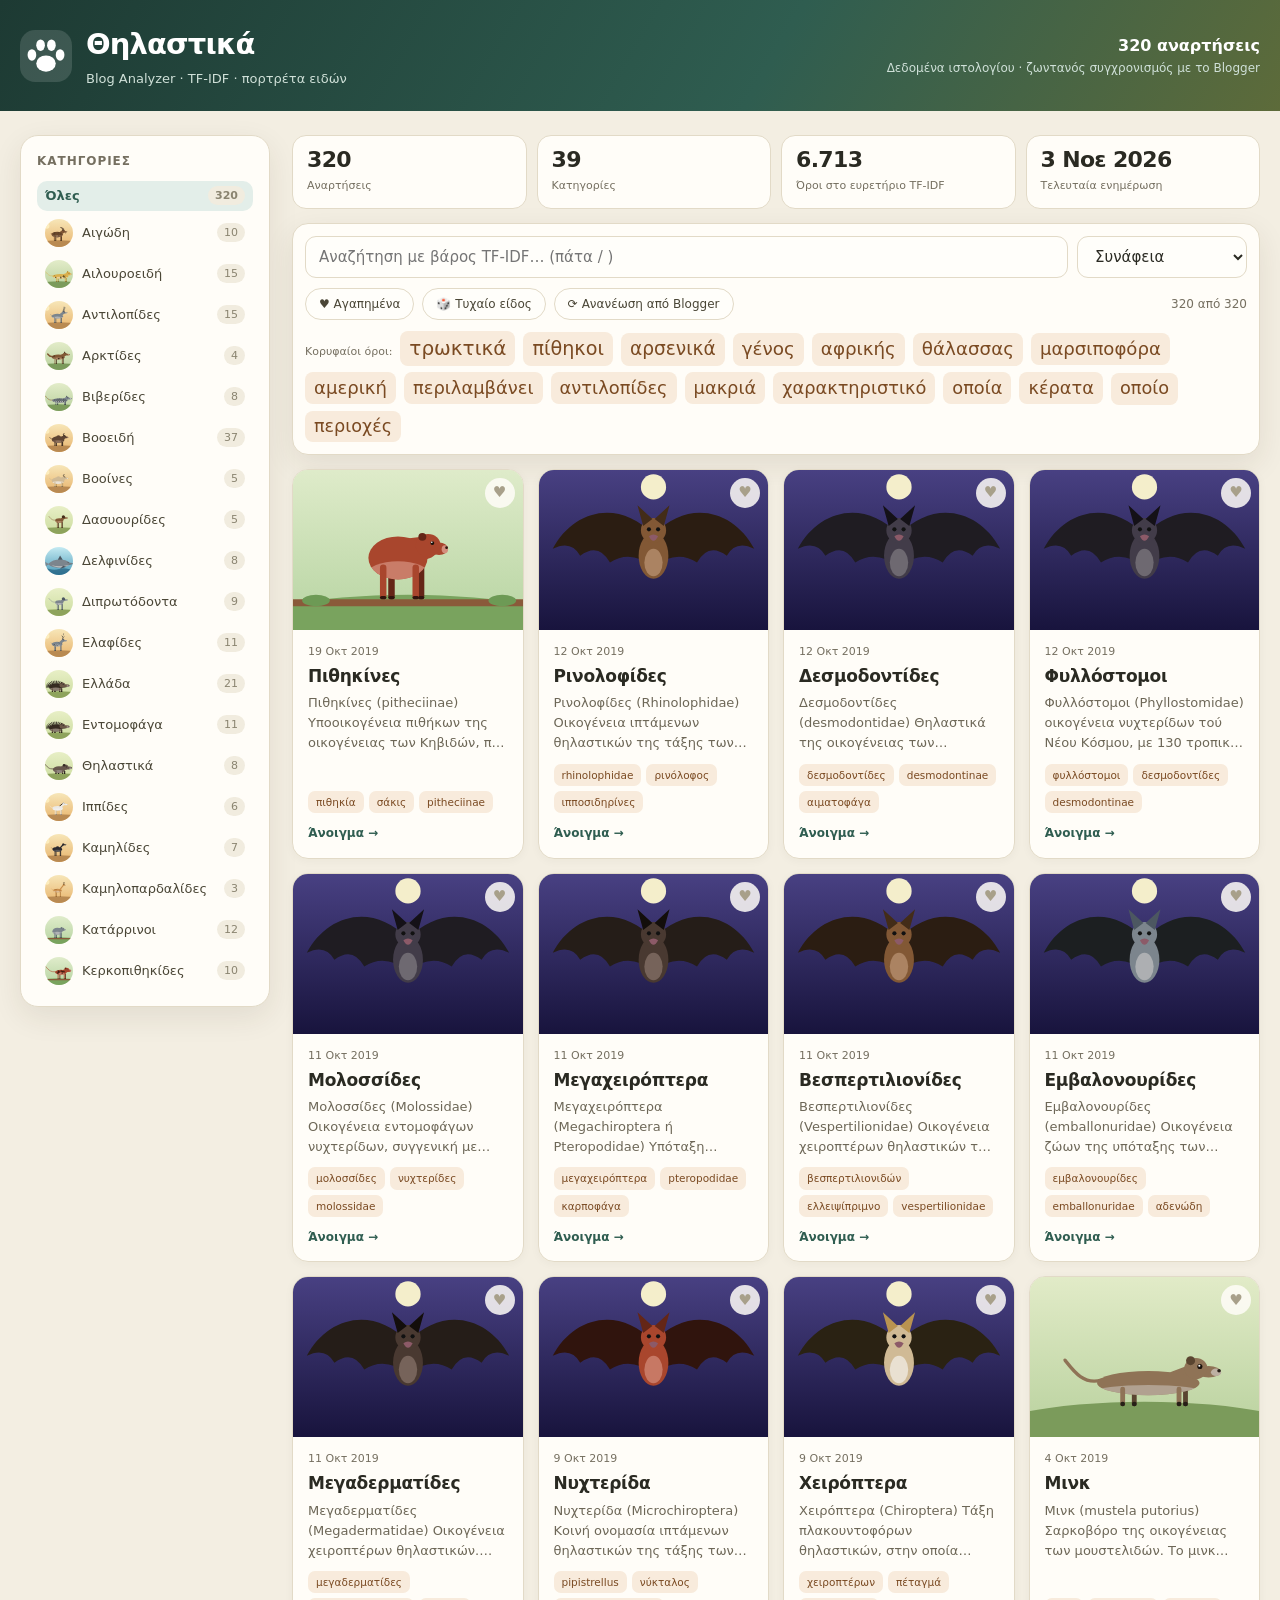
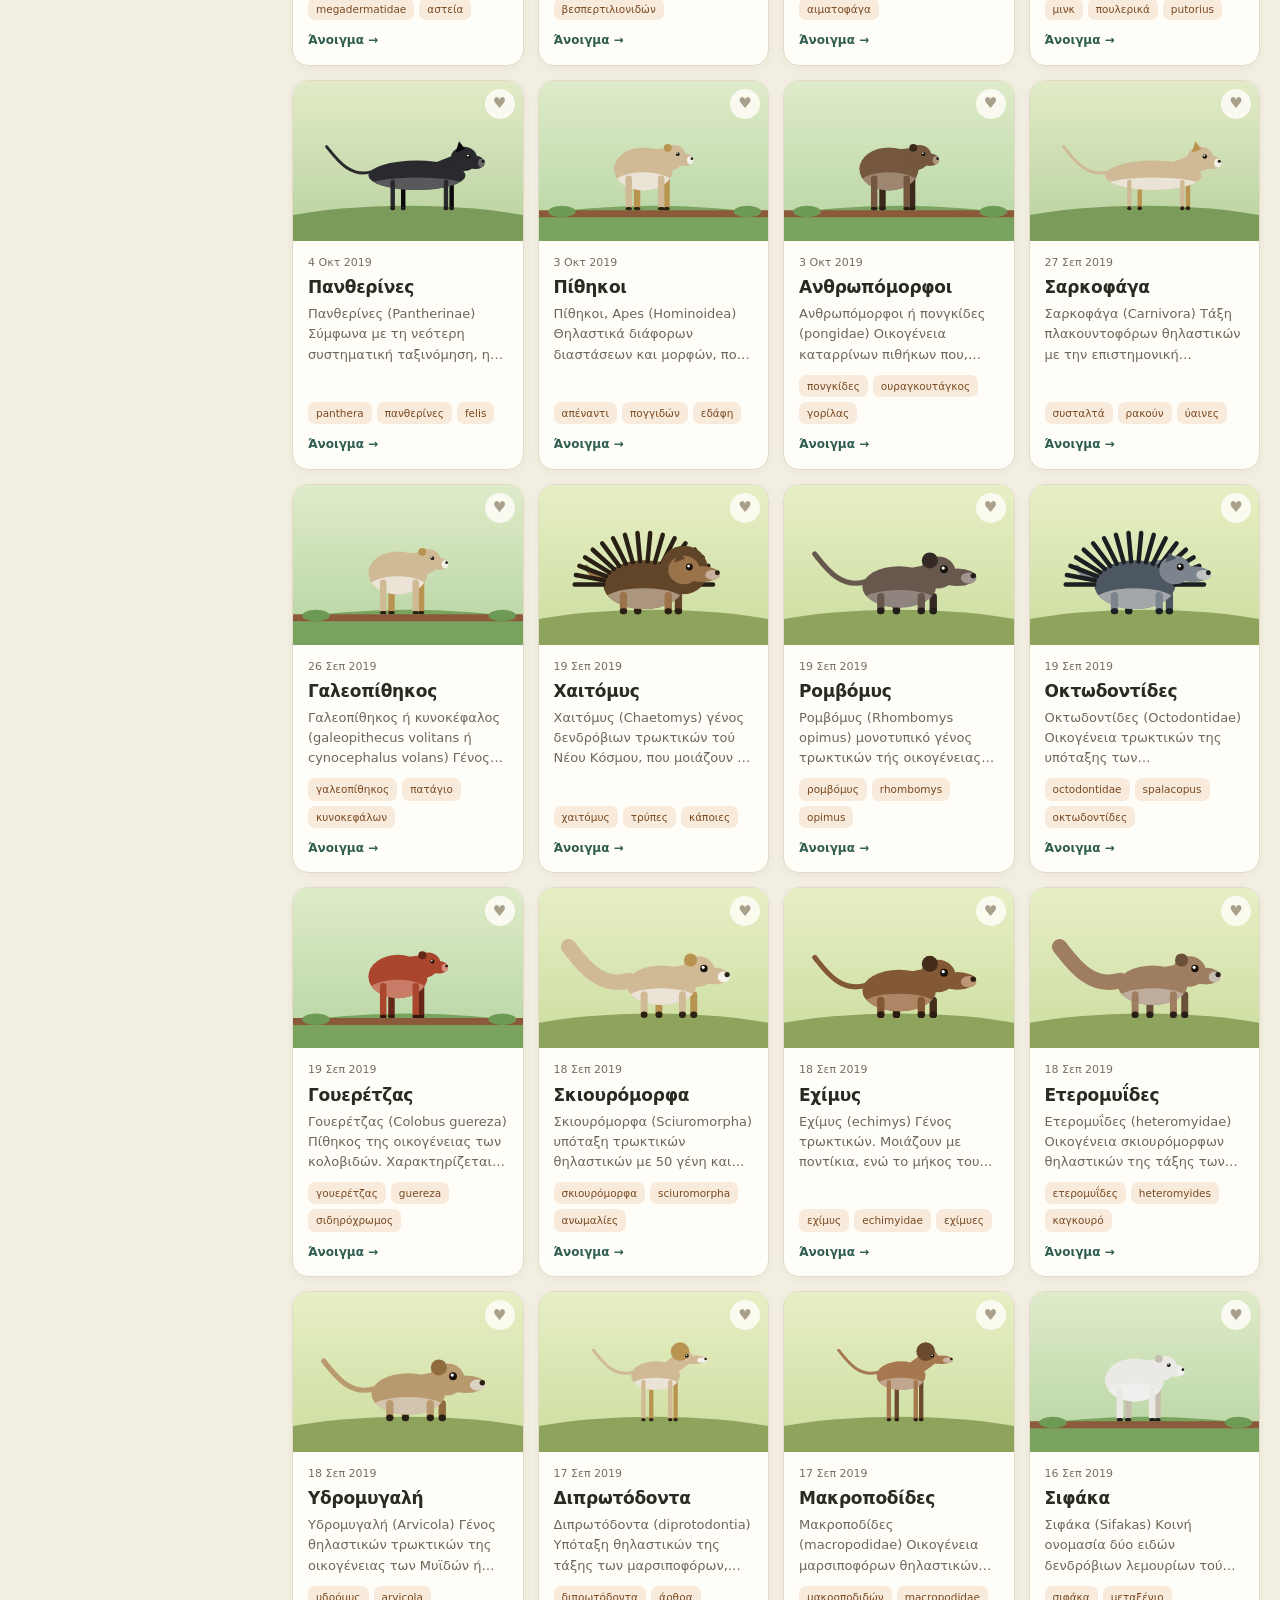
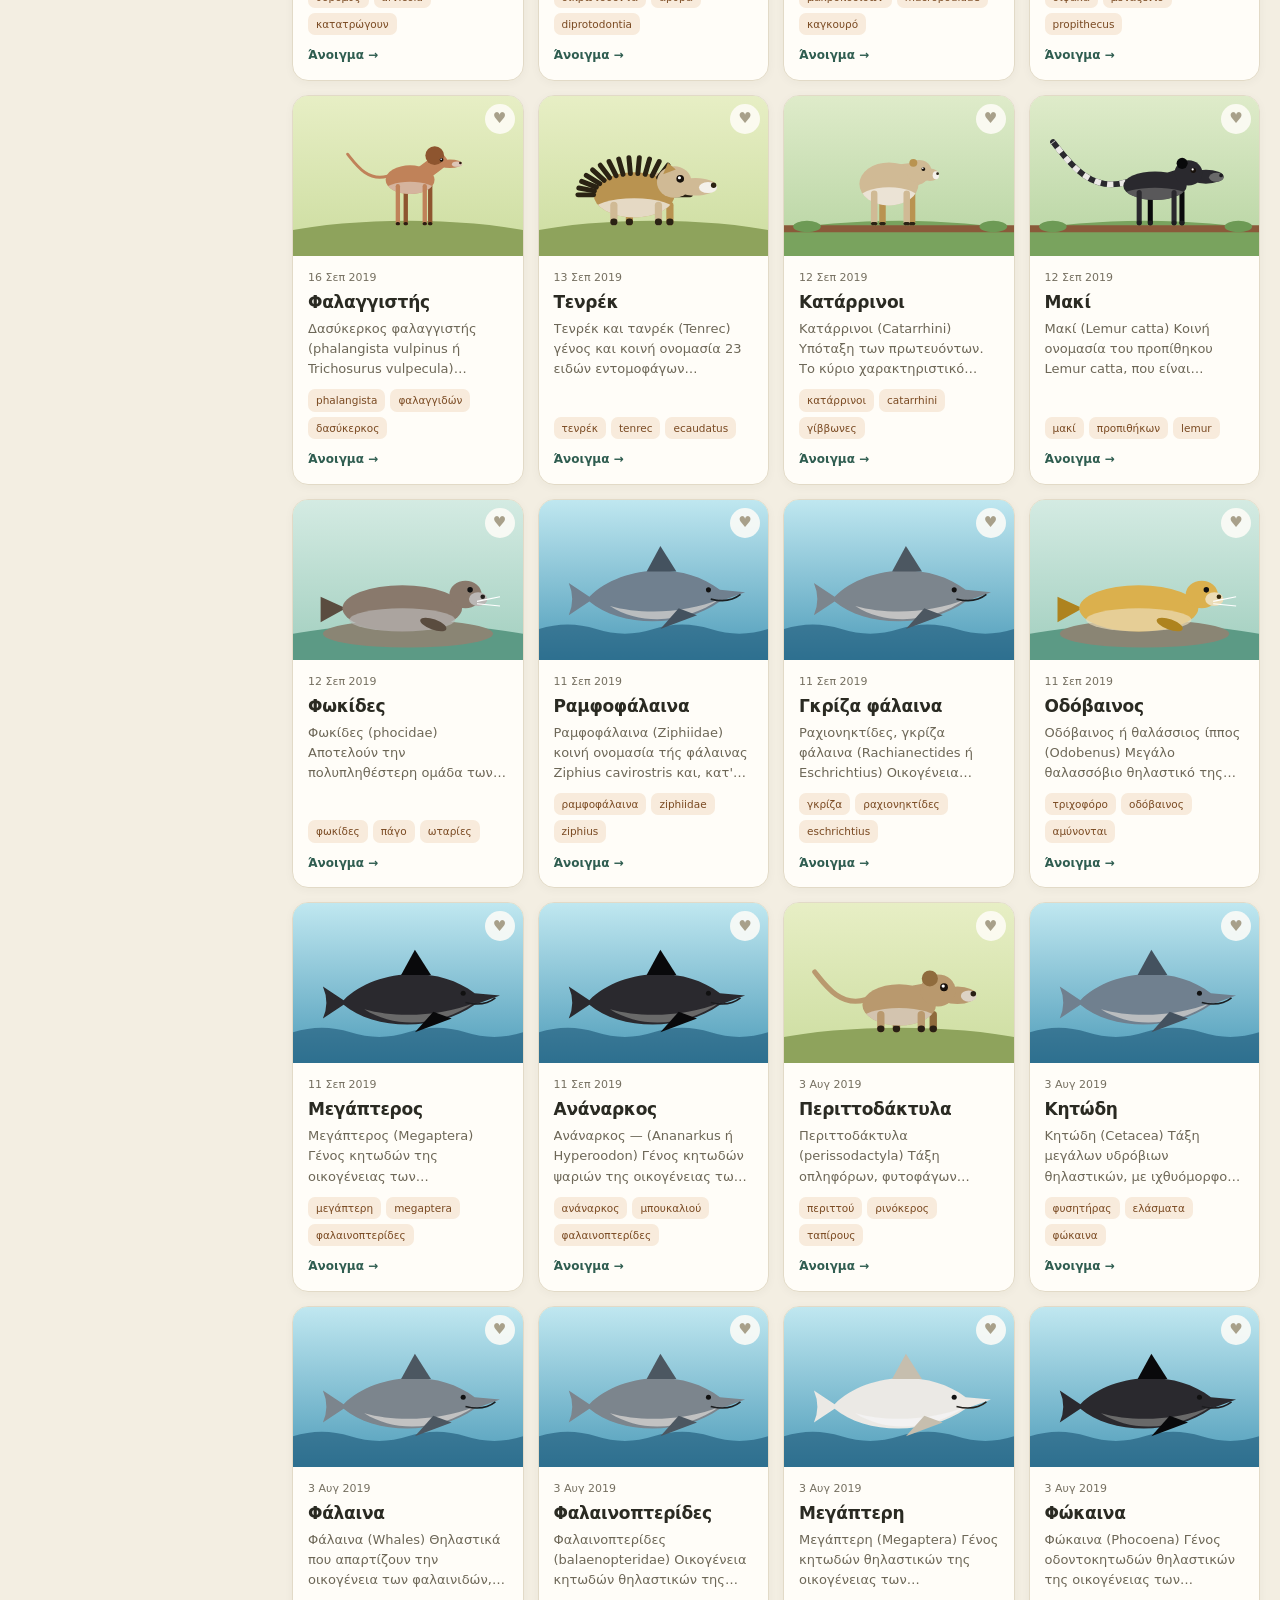
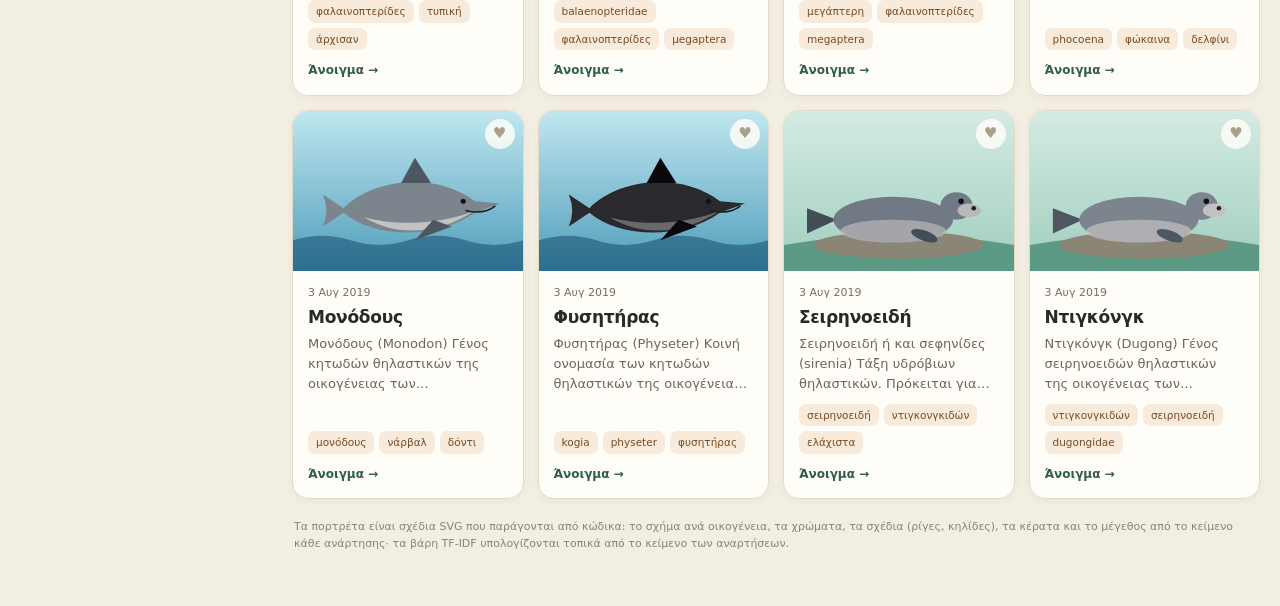
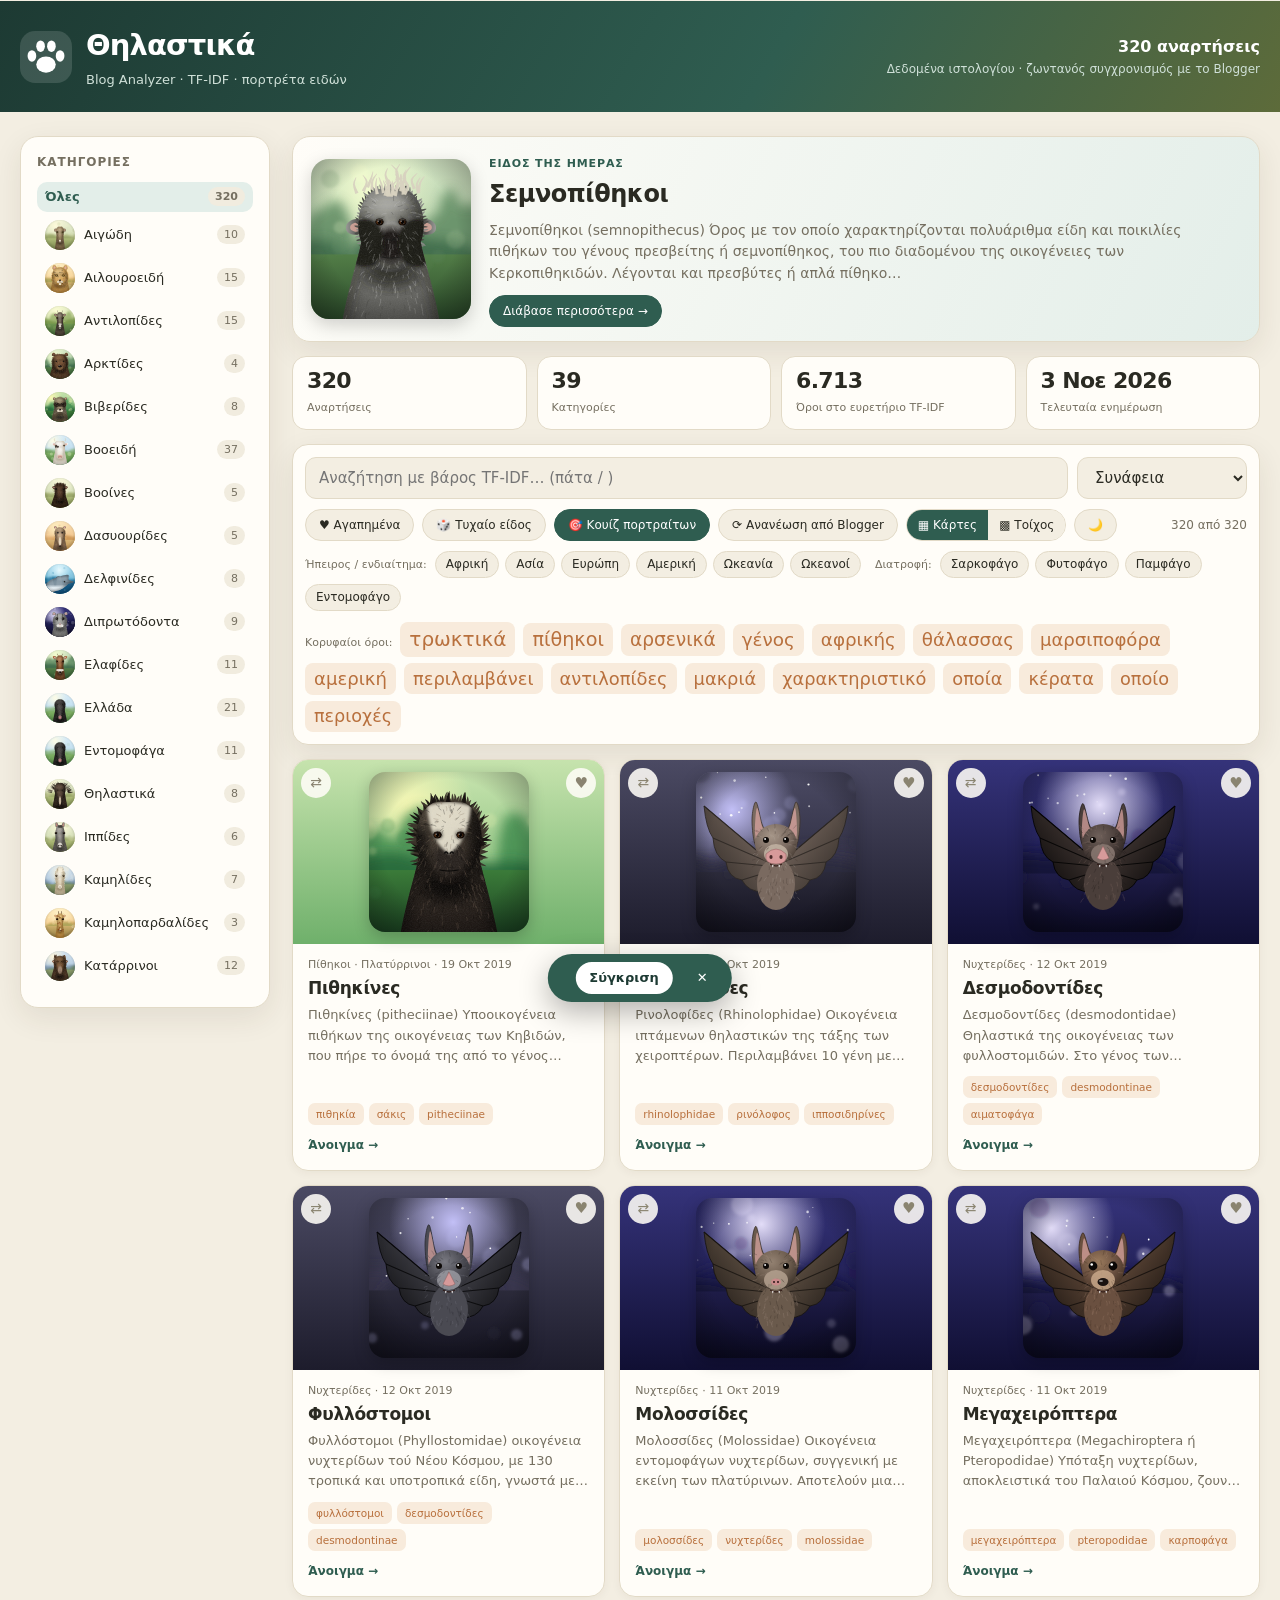
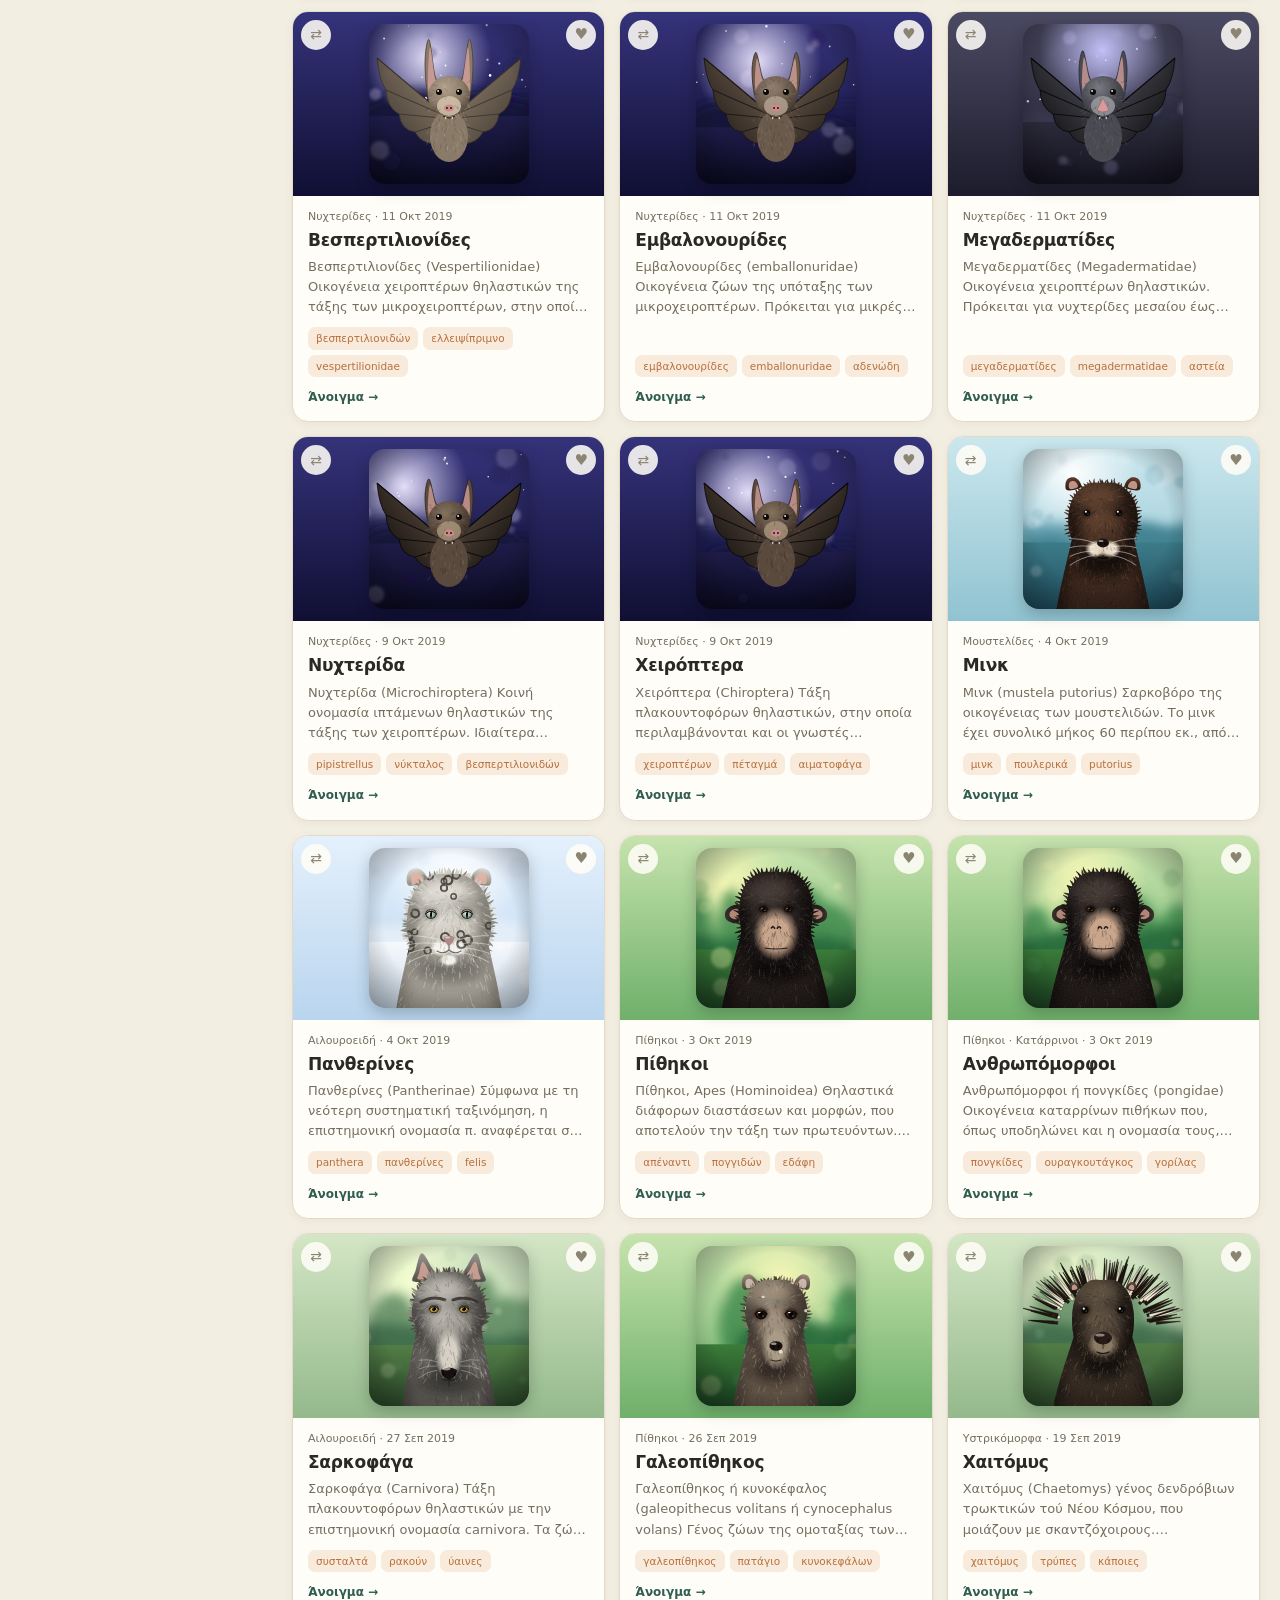
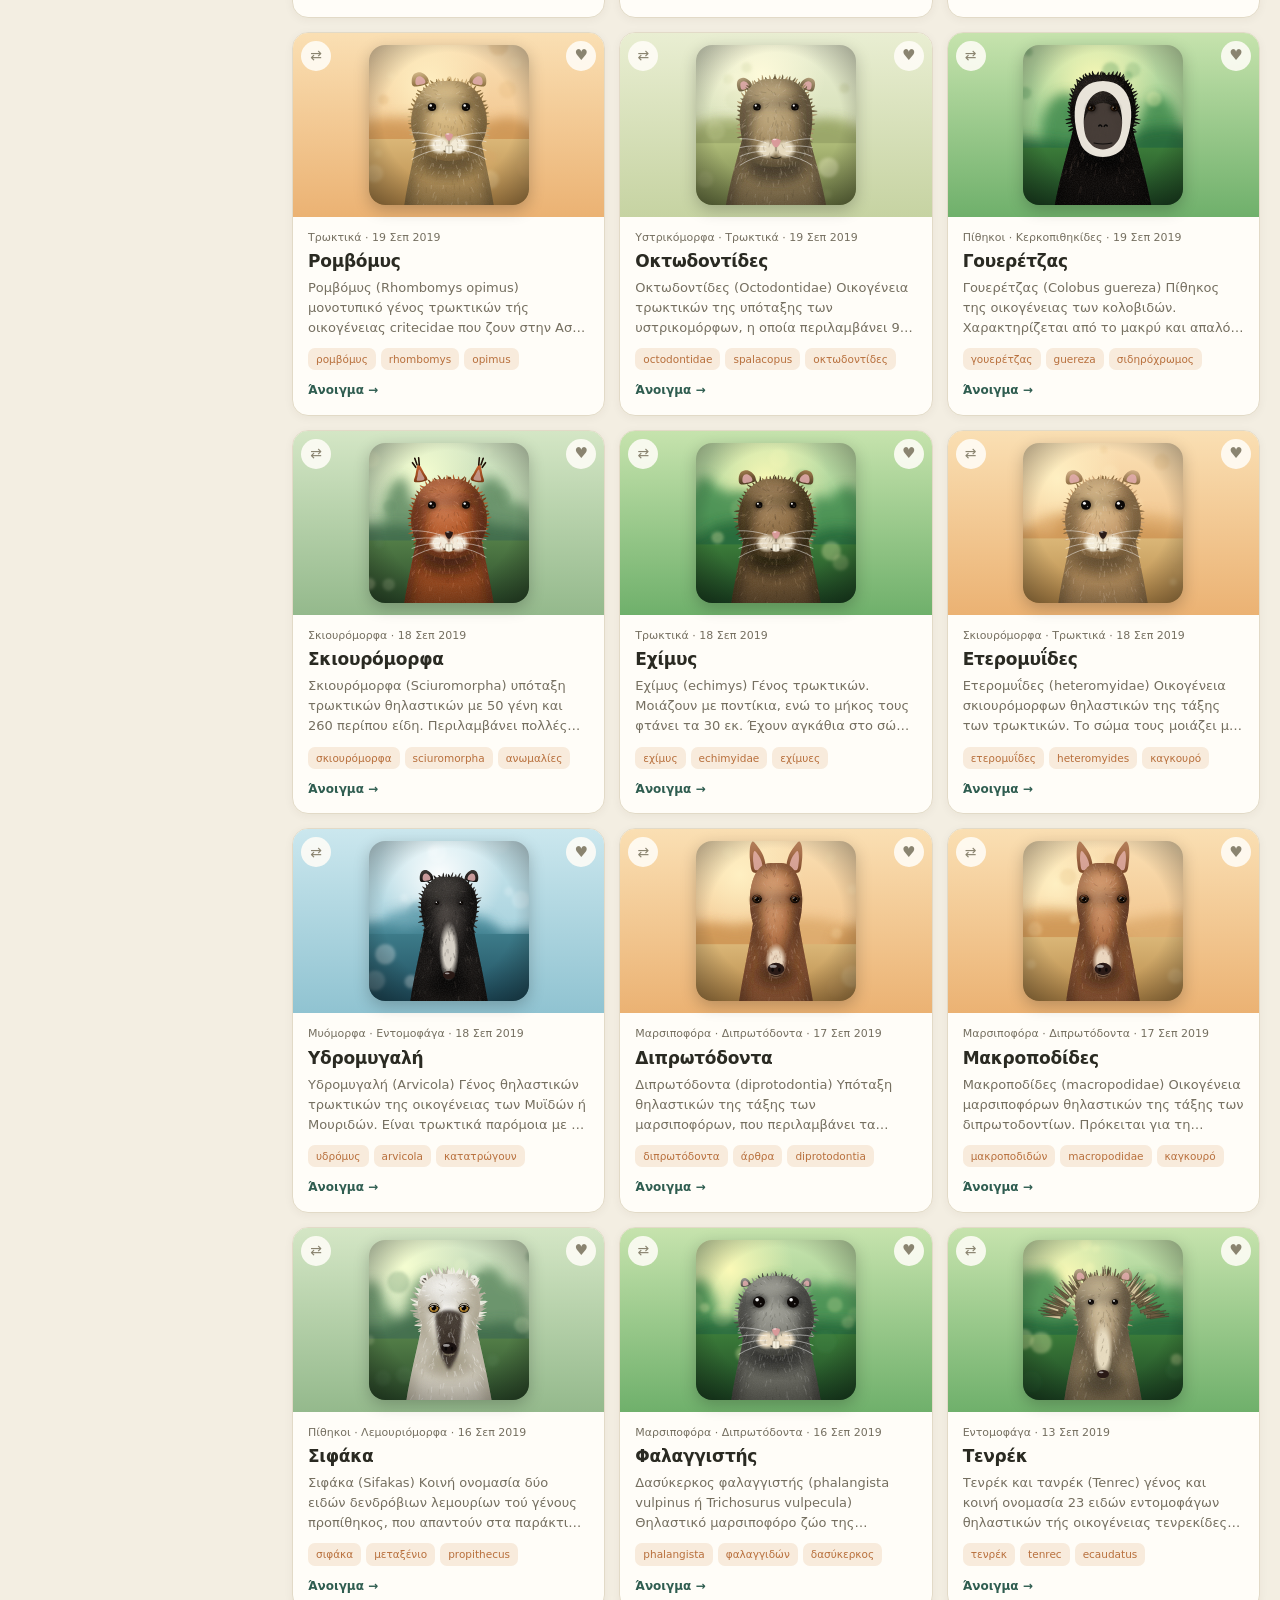
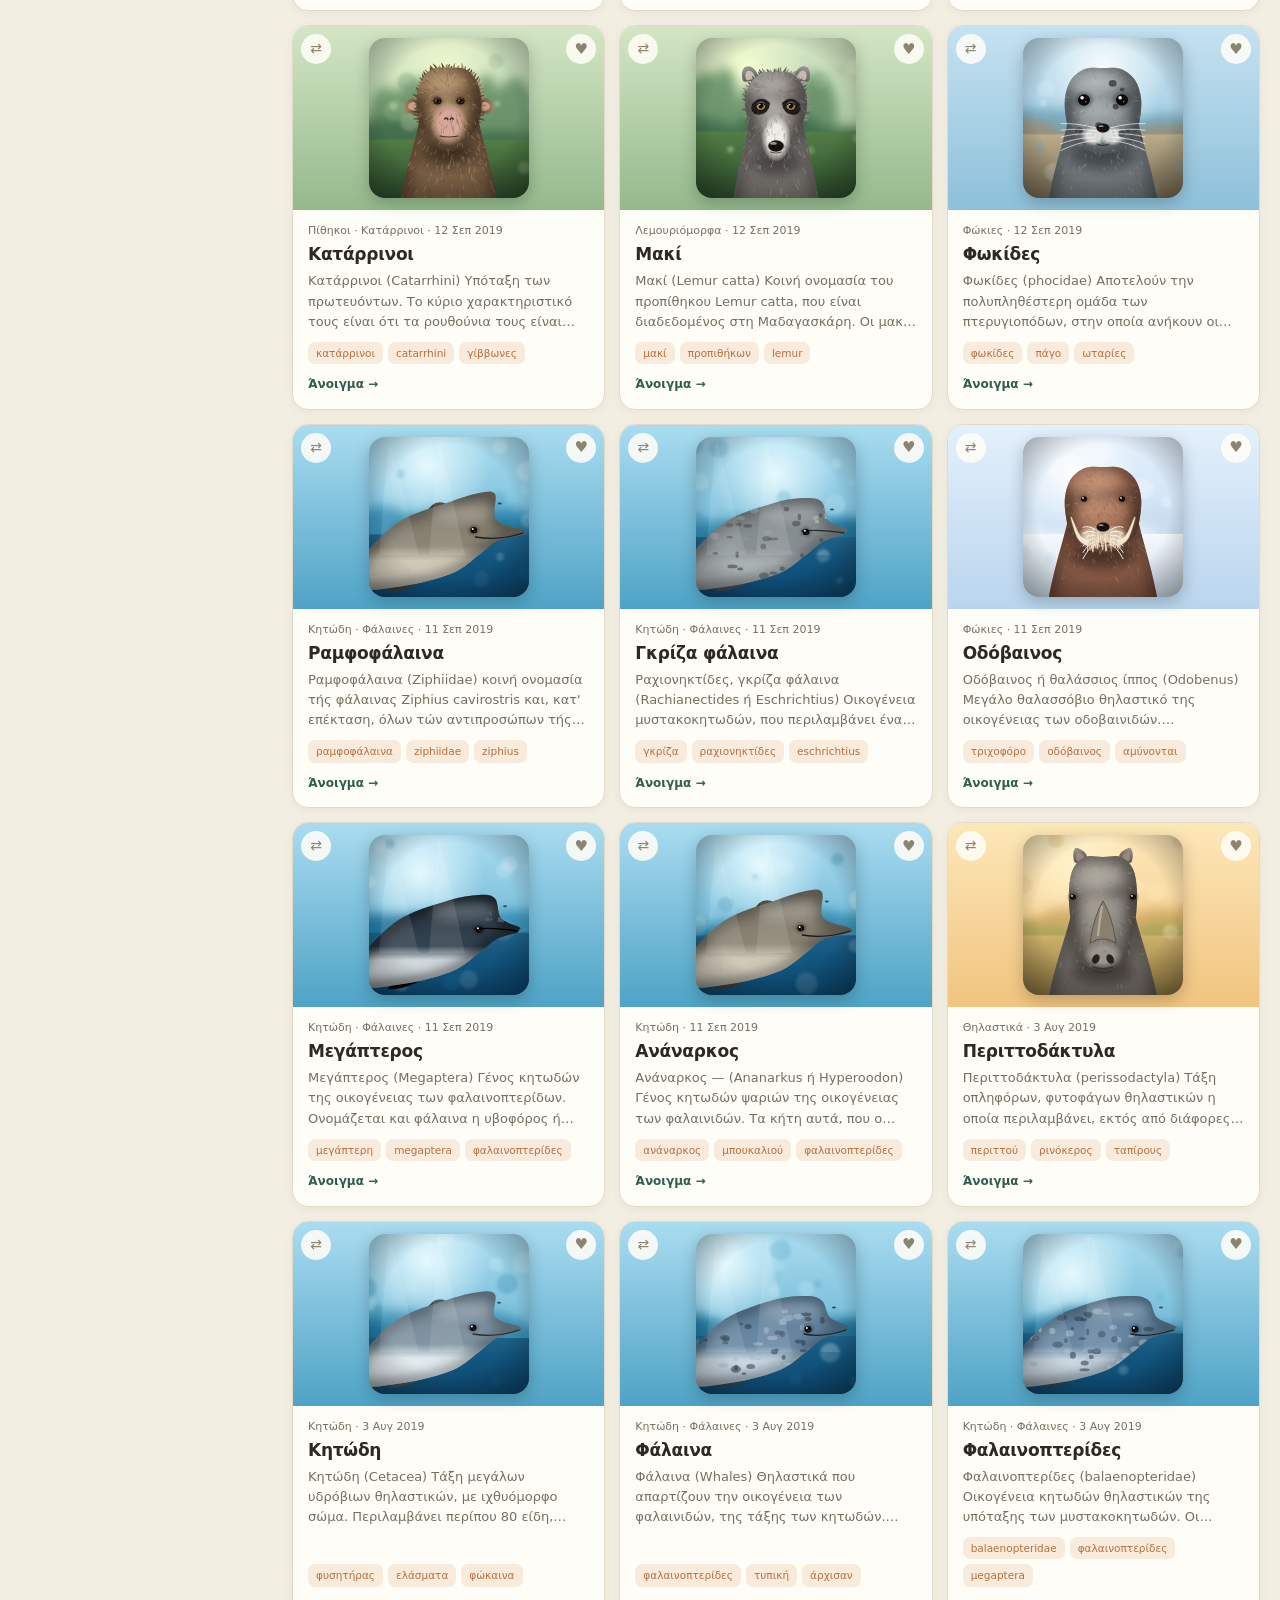
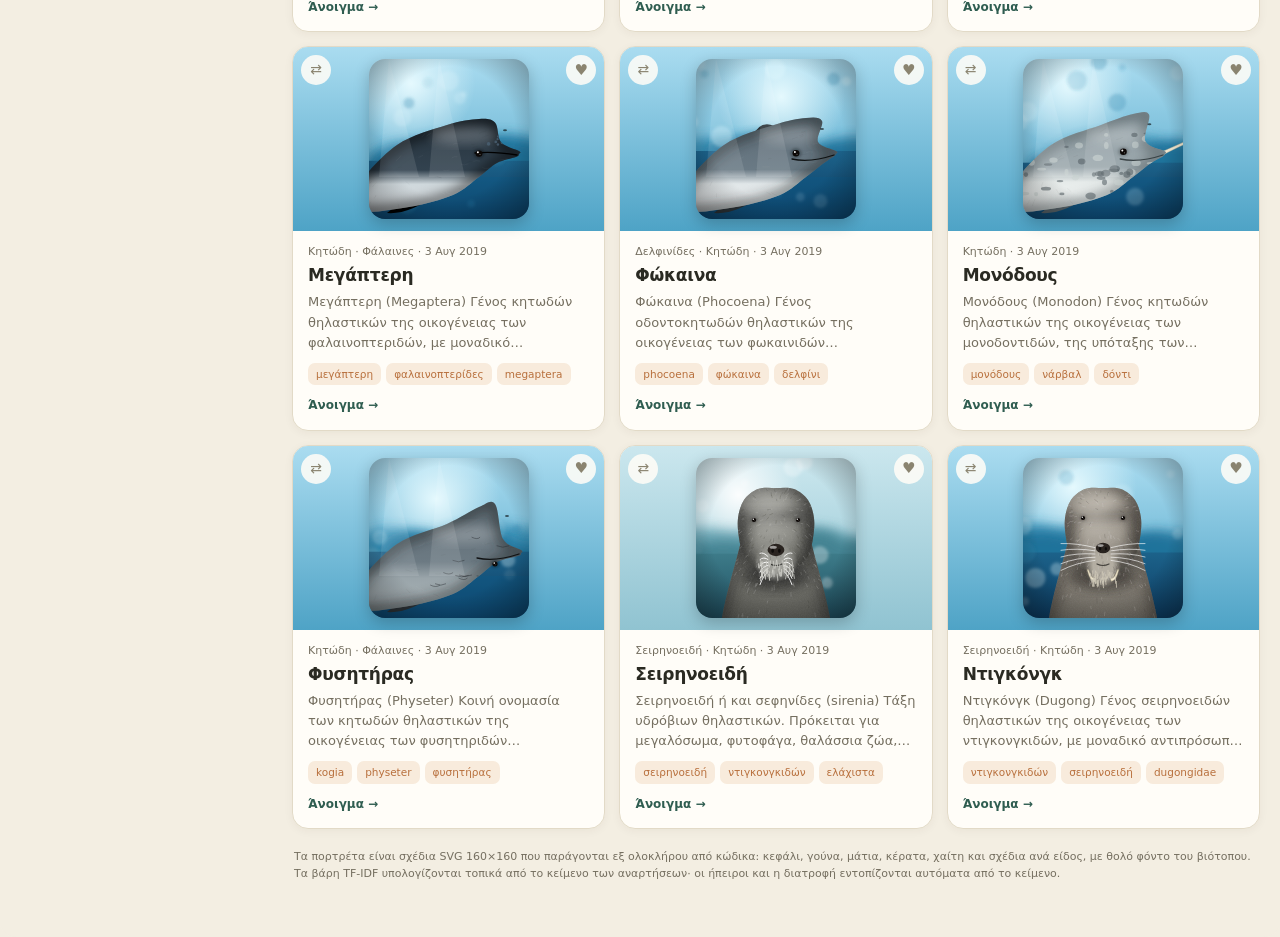
